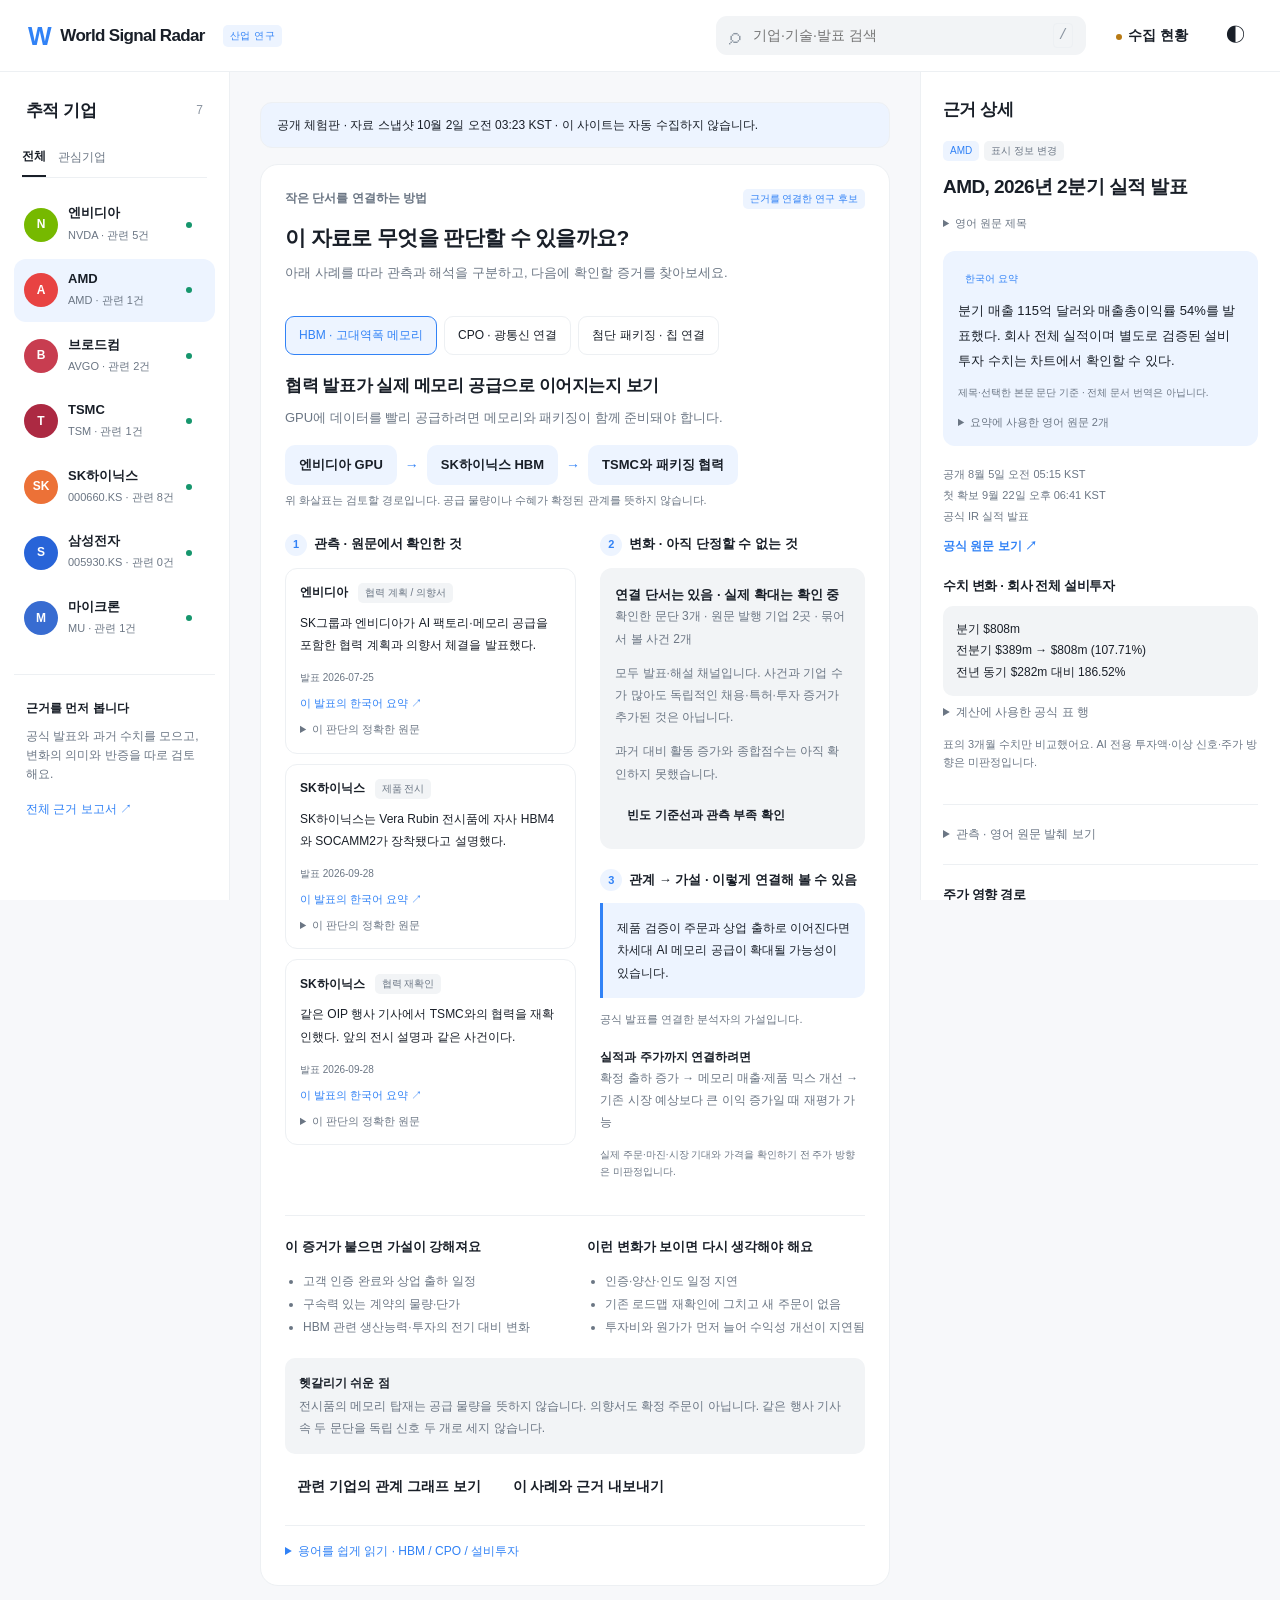
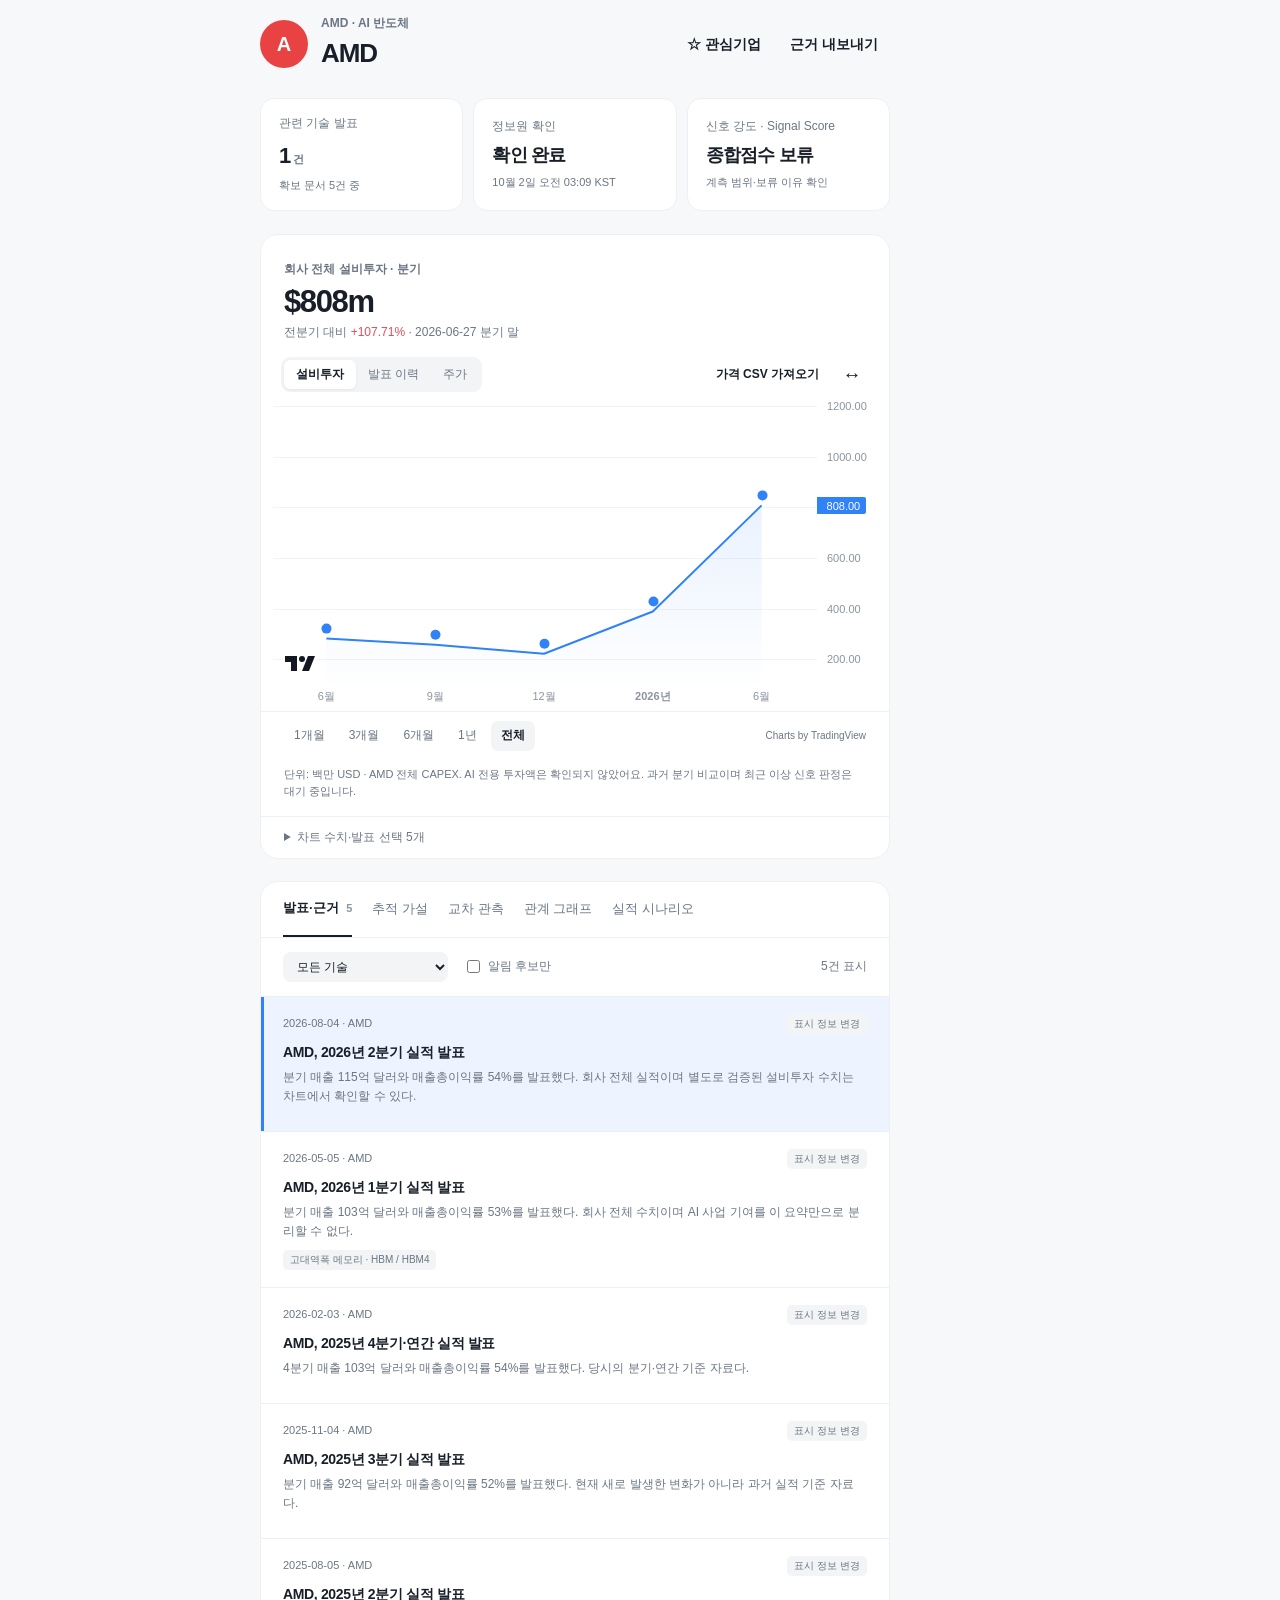
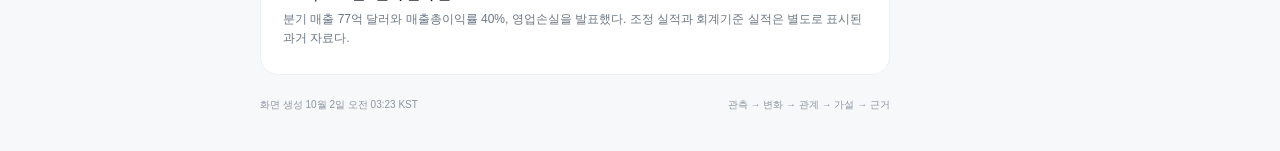
==== public/index.html @ f32a3ef8 "Publish CDN-safe evidence detail refresh" ====
<!doctype html>
<html lang="ko"><head><meta charset="utf-8"><meta name="viewport" content="width=device-width,initial-scale=1">
<meta http-equiv="Content-Security-Policy" content="default-src 'none'; style-src 'self' 'unsafe-inline'; script-src 'self'; img-src 'self' data:; connect-src 'none'; base-uri 'none'; form-action 'none'">
<meta name="color-scheme" content="light dark"><title>World Signal Radar · 차트 워크벤치</title>
<link rel="icon" href="data:image/svg+xml,%3Csvg xmlns='http://www.w3.org/2000/svg' viewBox='0 0 40 40'%3E%3Crect width='40' height='40' rx='10' fill='%233182f6'/%3E%3Ctext x='20' y='28' text-anchor='middle' fill='white' font-size='25' font-family='Arial' font-weight='bold'%3EW%3C/text%3E%3C/svg%3E">
<link rel="stylesheet" href="assets/radar.css?v=a28604b97ba5">
<script src="assets/vendor/lightweight-charts.standalone.production.js?v=e21cc5caa022" defer></script>
<script src="assets/chart-data.js?v=9671ccfa928f" defer></script><script src="assets/reading-view.js?v=fd9f3cfaa790" defer></script><script src="assets/graph-view.js?v=606b87d3a368" defer></script><script src="assets/frequency-view.js?v=8a89121be3a9" defer></script><script src="assets/radar.js?v=a46ab0e45315" defer></script>
</head><body><a class="skip-link" href="#main">본문 바로가기</a>
<header class="app-header"><a class="logo" href="#">W<span>World Signal Radar</span></a><span class="lab-label">산업 연구</span>
<label class="global-search"><span aria-hidden="true">⌕</span><input id="search" type="search" placeholder="기업·기술·발표 검색" aria-label="기업·기술·발표 검색"><kbd>/</kbd></label>
<button id="quality-button" class="quiet" type="button"><span class="status-dot"></span>수집 현황</button>
<button id="theme-toggle" class="icon-button" aria-label="어두운 테마로 전환" type="button">◐</button></header>
<div class="workspace"><aside class="watchlist" aria-label="추적 기업"><div class="rail-title"><h2>추적 기업</h2><span>7</span></div>
<div class="rail-tabs"><button id="all-companies" class="active">전체</button><button id="watch-only">관심기업</button></div>
<div id="company-list"></div><div class="rail-note"><strong>근거를 먼저 봅니다</strong><p>공식 발표와 과거 수치를 모으고, 변화의 의미와 반증을 따로 검토해요.</p><a href="radar-report.html">전체 근거 보고서 ↗</a></div></aside>
<main id="main" class="main"><div id="deployment-status" class="deployment-status" hidden role="status"></div><section id="signal-reading" class="signal-reading" aria-label="신호 읽기 안내"></section><section class="company-header"><div class="company-identity"><div id="company-avatar" class="avatar large"></div><div><div class="eyebrow" id="ticker"></div><h1 id="company-name"></h1></div></div>
<div class="company-actions"><button id="star-company" class="quiet">☆ 관심기업</button><button id="export-company" class="quiet">근거 내보내기</button></div></section>
<div id="overview" class="overview"></div>
<section class="chart-panel" aria-label="기업 차트"><div class="chart-top"><div><span id="chart-label" class="eyebrow"></span><div id="chart-value" class="chart-value"></div><div id="chart-subtitle" class="subtle"></div></div><div id="chart-crosshair" class="crosshair-info" aria-live="off"></div></div>
<div class="chart-tools"><div class="segmented" id="chart-modes"><button data-mode="capex">설비투자</button><button data-mode="observations">발표 이력</button><button data-mode="price">주가</button></div><div class="chart-actions"><button id="import-prices" class="quiet small">가격 CSV 가져오기</button><button id="fit-chart" class="icon-button" aria-label="차트 전체 범위 보기">↔</button></div></div>
<div class="chart-area"><div id="chart" role="img" aria-label="선택 기업 시계열 차트"></div><div id="chart-empty" class="empty-chart" hidden></div></div>
<div class="chart-bottom"><div class="range-buttons" id="ranges"><button data-range="1M">1개월</button><button data-range="3M">3개월</button><button data-range="6M">6개월</button><button data-range="1Y">1년</button><button data-range="ALL" class="active">전체</button></div><a class="attribution" href="https://www.tradingview.com/" target="_blank" rel="noopener noreferrer">Charts by TradingView</a></div>
<p id="chart-note" class="chart-note"></p><div id="chart-accessible" class="chart-accessible"></div></section>
<section class="research-panel"><div class="section-tabs" id="research-tabs" role="tablist" aria-label="연구 자료"><button role="tab" aria-selected="true" data-tab="evidence">발표·근거 <span id="doc-count"></span></button><button role="tab" aria-selected="false" data-tab="hypotheses">추적 가설</button><button role="tab" aria-selected="false" data-tab="connections">교차 관측</button><button role="tab" aria-selected="false" data-tab="graph">관계 그래프</button><button role="tab" aria-selected="false" data-tab="scenario">실적 시나리오</button></div>
<div class="filters" id="filters"><select id="theme-filter" aria-label="기술 테마"><option value="all">모든 기술</option><option value="CPO · Silicon Photonics">광통신 · CPO</option><option value="HBM · HBM4">고대역폭 메모리 · HBM</option><option value="Advanced Packaging">첨단 패키징</option></select><label class="check"><input id="new-only" type="checkbox">알림 후보만</label><span class="subtle" id="filter-count"></span></div>
<div id="research-content" class="research-content" role="tabpanel"></div></section>
<footer class="app-footer"><span id="generated-at"></span><span>관측 → 변화 → 관계 → 가설 → 근거</span></footer></main>
<aside id="inspector" class="inspector" aria-label="선택 근거 상세" tabindex="-1"><div class="inspector-heading"><h2>근거 상세</h2><button id="close-inspector" class="icon-button" aria-label="근거 상세 닫기">×</button></div><div id="detail-content"></div></aside></div>
<dialog id="quality-dialog"><div class="dialog-heading"><h2>정보원 확인 상태</h2><button class="icon-button" data-close="quality-dialog" aria-label="수집 현황 닫기">×</button></div><p class="subtle">확인 범위와 최근 확인 시각을 함께 봐주세요.</p><div id="quality-list"></div><p class="dialog-note">장애·누락·요약만 있는 출처는 ‘변화 없음’으로 판정하지 않습니다. Signal Score는 비교 가능한 관측 기간을 확보한 뒤 제공됩니다.</p></dialog>
<dialog id="frequency-dialog"><div class="dialog-heading"><h2>변화 기준선과 발표 빈도</h2><button class="icon-button" data-close="frequency-dialog" aria-label="변화 기준선 닫기">×</button></div><div id="frequency-content"></div></dialog>
<dialog id="import-dialog"><div class="dialog-heading"><h2>가격 자료 가져오기</h2><button class="icon-button" data-close="import-dialog" aria-label="가격 가져오기 닫기">×</button></div><p class="subtle">선택한 기업의 일별 자료를 이 화면에서 확인합니다. 파일은 서버로 전송되지 않으며 화면을 새로 열면 사라집니다.</p>
<form id="price-form"><label class="field">자료 출처·취득일<input id="price-source" required maxlength="200" placeholder="예: 공급자명 · 2026-10-01"></label><label class="field">종목 CSV<input id="price-file" type="file" accept=".csv,text/csv" required></label><label class="field">비교지수 CSV (선택)<input id="benchmark-file" type="file" accept=".csv,text/csv"></label><label class="field">비교지수 출처<input id="benchmark-source" maxlength="200" placeholder="비교할 때 입력"></label>
<details class="csv-help"><summary>지원 파일 형식</summary><p>날짜는 중복 없이 오름차순이어야 합니다. 최대 3,000행·2MB.</p><code>date,adjusted_close<br>2026-09-28,100.00<br>2026-09-29,102.00</code><p>캔들·거래량: <code>date,open,high,low,close,volume</code><br>종가: <code>date,close</code></p><p>조정종가 여부는 자료 공급자의 표기를 기준으로 합니다. 비교지수와 비교할 때는 공통 거래일의 조정종가만 사용합니다.</p></details>
<p id="import-error" class="form-error" role="alert"></p><button type="submit" class="primary">차트에 적용</button></form></dialog>
<div id="toast" class="toast" role="status" hidden></div>
<noscript><p>차트와 검색에는 JavaScript가 필요합니다. <a href="radar-report.html">전체 근거 보고서 보기</a></p><p>이건희 컬렉션, 영국박물관 ‘한국’ 전시로 유럽에 소개</p><p>삼성, 위치 확인 기능을 개선한 갤럭시 스마트태그3 공개</p><p>삼성, 생산성과 갤럭시 AI를 강화한 갤럭시 탭 S12 공개</p><p>마이크론, 2026 회계연도 4분기·연간 실적 발표</p><p>AI 데이터센터의 다음 과제: 전력과 냉각</p><p>삼성 계열사 6곳, AI 인프라 기업 헬릭스에 합산 10억 달러 투자 발표</p><p>세계 심장의 날: 손목에서 시작하는 일상 심장 관리</p><p>AST, 싱가포르에 AI 칩용 고성능 FC-BGA 기판 공장 개설</p><p>삼성 아트 스토어, A24 영화 장면 컬렉션 출시</p><p>엔비디아, 자사주 매입 승인 한도를 1,500억 달러 확대</p><p>삼성 TV 플러스, 크리에이터 채널 제공 국가 확대</p><p>엔비디아, AI 에이전트 안전 관리 플랫폼 공개</p><p>삼성·SK텔레콤·하나금융, 금융권 사설 5G 스마트오피스 구축</p><p>SK하이닉스, TSMC 행사에서 차세대 메모리와 협력 관계 소개</p><p>삼성, KT·SK텔레콤의 AI 무선접속망 사업 계약 발표</p><p>도쿄게임쇼에서 선보인 삼성의 무안경 3D 사이니지</p><p>삼성, 독일에 빌트인 가전 쇼룸 개설</p><p>SK하이닉스, ‘2026 글로벌 포럼’에서 AI 시대 기술 비전 공유</p><p>SK하이닉스, ‘2026 글로벌 포럼’에서 AI 시대 기술 비전 공유</p><p>SK하이닉스, ‘2026 글로벌 포럼’에서 AI 시대 기술 비전 공유</p><p>SK하이닉스, ‘2026 글로벌 포럼’에서 AI 시대 기술 비전 공유</p><p>SK하이닉스, ‘2026 글로벌 포럼’에서 AI 시대 기술 비전 공유</p><p>SK하이닉스, ‘2026 글로벌 포럼’에서 AI 시대 기술 비전 공유</p><p>SK하이닉스, ‘2026 글로벌 포럼’에서 AI 시대 기술 비전 공유</p><p>SK하이닉스, ‘2026 글로벌 포럼’에서 AI 시대 기술 비전 공유</p><p>SK하이닉스, ‘2026 글로벌 포럼’에서 AI 시대 기술 비전 공유</p><p>SK하이닉스, AI 인프라 서밋에서 기술 방향 소개</p><p>삼성, 더 많은 갤럭시 기기에 One UI 9 배포 시작</p><p>갤럭시 Z 카메라 개발자 인터뷰: 전문가 렌즈 느낌의 인물 영상</p><p>마이크론, 장기 연구 조직 책임자로 디어드리 핸퍼드 선임</p><p>마이크론, 차세대 서버용 512GB DDR5 모듈 시연</p><p>삼성·버라이즌, 가상화 네트워크에서 통신·센싱 통합 실험</p><p>엔비디아, 오류 내성 양자컴퓨팅용 CUDA-Q 확장</p><p>TSMC, 2026년 8월 매출 발표</p><p>엔비디아·팔란티어, 핵심 공급망을 위한 AI 협력</p><p>엔비디아, 호주 데이터센터 생태계와 AI 인프라 확장 협력</p><p>삼성·미스트랄 AI, 반도체 설계·제조 역량 강화 협력</p><p>폴더블 무게를 줄인 삼성의 설계 기술</p><p>SK하이닉스, 미래 포럼에서 AI 전환과 사업 방향 공유</p><p>삼성·ASML, 차세대 반도체 제조 협력 확대</p><p>ASML·TSMC, 하이 NA EUV용 대형 포토마스크 전환 추진</p><p>디자인 마이애미 서울에서 만난 삼성의 디자인 전시</p><p>삼성메디슨, 산부인과용 초음파 HERA Z10 출시</p><p>삼성, 냉장고·세탁 가전에 AI 중심 소프트웨어 업데이트</p><p>삼성 가전, IFA 혁신상 수상</p><p>게임스컴에서 선보인 삼성 오디세이의 게임 경험</p><p>제너레이션17 청년 리더: 소미야 다브리왈의 이야기</p><p>삼성, 평면 디자인을 적용한 새 세탁기 전시</p><p>AI의 병목: 연산량만큼 중요한 데이터 이동</p><p>삼성의 아프리카 디지털 혁신 인재 지원 이야기</p><p>삼성, 고효율·대용량 비스포크 AI 세탁기 공개</p><p>브로드컴, 2026 회계연도 3분기 실적과 배당 발표</p><p>삼성, ‘디자인은 사랑의 행위’ 전시 개막</p><p>갤럭시 Z 카메라 개발자 인터뷰: 원하는 인물을 따라가는 팬캠</p><p>삼성, 14인치 갤럭시 북6 제품군 확대</p><p>엔비디아·미디어텍, 엣지부터 클라우드까지 AI 플랫폼 협력 확대</p><p>삼성, 게임스컴에서 플레이갤럭시 컵 결승 개최</p><p>VMware Private AI Cloud, 기업용 AI 운영 플랫폼 공개</p><p>VMware AI Factory, 기업 AI 구축·운영 기반 공개</p><p>VMware Cloud Foundation, 주요 AI 모델의 기업 내부 운영 지원</p><p>브로드컴, Spring 보안과 Java·Python·Node.js 지원 확대</p><p>VMware Tanzu Platform, 기업 AI용 데이터 기반 강화</p><p>브로드컴, AI 에이전트의 보안·신원·관측 기능 통합</p><p>AgentMinder, 기업 AI 에이전트의 권한·실행 통제 지원</p><p>더 빠른 GPU만으로는 충분하지 않은 AI 인프라</p><p>엔비디아, 투자자 대상 행사 안내</p><p>삼성, 갤럭시 S26 FE 공개</p><p>삼성, 게임스컴에서 차세대 오디세이 모니터 공개</p><p>갤럭시 Z 플립8: 펼치지 않고 사용하는 플렉스윈도</p><p>AWS·엔비디아, GPU 200만 개 추가 배치 계획 발표</p><p>엔비디아, 2027 회계연도 2분기 실적 발표</p><p>마이크론, 9월 30일 회계연도 4분기 실적 설명회 안내</p><p>삼성, USB4 휴대용 SSD P9·P7 공개</p><p>마이크론, 혁신·성장 강화를 위한 경영진 인사 발표</p><p>SK하이닉스, 델 행사에서 AI 인프라용 메모리 소개</p><p>삼성, 유럽 소비자의 갤럭시 Z 초기 평가 소개</p><p>엔비디아, 입문형 엣지 AI용 젯슨 오린 나노2 공개</p><p>삼성 디자인 마이애미 서울 전시 초청</p><p>삼성, 게임스컴에서 PC·콘솔·모바일 게임 제품 전시 예고</p><p>새 갤럭시 Z 폴드8로 데이터를 옮기는 방법</p><p>하이브리드 본딩: 반도체 성능을 높이는 연결 기술</p><p>마이크론, 보이시에 반도체 인력 교육센터 개설</p><p>엔비디아, 에이전트 AI용 Groq 3 LPX 본격 생산 발표</p><p>스페이스XAI, 에이전트 AI용 엔비디아 Vera CPU 도입 계획</p><p>갤럭시 버즈4 프로, 오디오 분야 수상</p><p>삼성, 2026년 90조~110조 원 규모 주주환원 계획 승인 발표</p><p>삼성, IDEA·레드닷 디자인상 수상</p><p>삼성 헬스, AI를 통한 건강관리 연결 경험 소개</p><p>마이크론, 장기 메모리·AI 연구 허브 설립 발표</p><p>갤럭시 8월 행사 초청</p><p>삼성, 이중 환기 기술 적용 전자레인지 공개</p><p>SK하이닉스, AI 시스템의 광통신 로드맵 연구 소개</p><p>삼성 AI 어시스턴트, 교사의 수업 준비 지원 소개</p><p>삼성, 한국에 냉난방·환기 장비 생산라인 구축 계획</p><p>삼성의 제빙 기술 안내</p><p>새 폴더블의 보증·관리 메뉴 안내</p><p>삼성 아트 스토어, 빈 미술사박물관 작품 제공</p><p>AI 컴퓨팅 변화: 데이터 위치와 이동의 중요성</p><p>엔비디아, 오하이오 AI 연산 캠퍼스의 기반시설 신용 지원 발표</p><p>삼성, 콜 오브 듀티 신작과 제휴</p><p>VMware Explore 2026, 프라이빗 AI 클라우드 교육·기술 행사 안내</p><p>삼성 리서치, 생체신호를 해석하는 건강 기반모델 연구 소개</p><p>마이크론 벤처스, AI 투자용 2억5,000만 달러 펀드 출범</p><p>삼성 TV 플러스, KCON LA 생중계 안내</p><p>갤럭시 신형 폴더블로 담은 런던</p><p>삼성 AMS, 교실 공용 디스플레이의 개인 작업공간 소개</p><p>삼성, 쇼팽 야상곡을 One UI 9 벨소리로 제공</p><p>소니·TSMC, 차세대 이미지센서 합작사 설립 계약</p><p>TSMC 이사회 결의사항 발표</p><p>엔비디아·금융사들, AI 연산 인프라 금융 플랫폼 추진</p><p>TSMC, 2026년 7월 매출 발표</p><p>AI 데이터센터 내부에서는 무엇이 달라지는가</p><p>vDefend·Avi, 기업 클라우드 보안과 운영 기능 강화</p><p>AMD, 2026년 2분기 실적 발표</p><p>브로드컴, 9월 2일 3분기 실적 발표 예정</p><p>엔비디아, 2027 회계연도 2분기 실적 설명회 일정 안내</p><p>엔비디아·세이프 슈퍼인텔리전스, 장기 파트너십 발표</p><p>엔비디아, 물리·공학 AI용 에이전트 도구 확장</p><p>SK그룹·엔비디아, AI 팩토리·차세대 메모리 협력 확대</p><p>네이버·엔비디아·브룩필드, 한국 AI 팩토리 인프라 확장 추진</p><p>엔비디아·KAIST, 한국 AI 혁신을 위한 공동 연구소 추진</p><p>마이크론, 자동차 고객·생태계 파트너와 전략적 협약 체결</p><p>TSMC, 2026년 2분기 실적과 주당이익 발표</p><p>스탠다드차타드, 브로드컴과 글로벌 은행 인프라 협력</p><p>마이크론, 투자자 행사 참가 안내</p><p>TSMC, 2026년 6월 매출 발표</p><p>마이크론, 미국 투자 확대와 뉴욕 공장 공사 진척 발표</p><p>OpenAI·브로드컴, LLM 추론에 맞춘 Jalapeño 프로세서 공개</p><p>브로드컴, 채권 현금 매입 한도를 30억 달러로 확대</p><p>브로드컴, 기존 채권 현금 매입의 가격 조건 발표</p><p>브로드컴, 기존 채권의 현금 매입 제안 시작</p><p>TSMC, 2026년 5월 매출 발표</p><p>브로드컴 조사, AI 추론의 프라이빗 클라우드 이동 소개</p><p>브로드컴·Apollo·Blackstone, AI 연산 인프라 투자 플랫폼 설립</p><p>브로드컴, AI 보안 위협에 대응하는 Spring·Java 지원 확대</p><p>TSMC, 정기 주주총회 결의사항 발표</p><p>브로드컴, 2026 회계연도 2분기 실적과 배당 발표</p><p>브로드컴, AI 엣지용 광대역·Wi-Fi 8 제품군 확대</p><p>브로드컴·삼성전자, 5G·Wi-Fi 8 통합 고정형 무선 플랫폼 공개</p><p>브로드컴, 차세대 공유기용 Wi-Fi 8 통합 SoC 공개</p><p>브로드컴, 50G PON 기반 AI 엣지 제품군 공개</p><p>LSEG, 브로드컴과 인프라 현대화 협력 갱신</p><p>AMD, 2026년 1분기 실적 발표</p><p>VMware Cloud Foundation 9.1, 기업 AI 운영 지원 강화</p><p>브로드컴, 6월 3일 2분기 실적 발표 예정</p><p>브로드컴, 보급형 10G PON·Wi-Fi 8 솔루션 공개</p><p>브로드컴·Google Cloud, 네트워크 관측 협력 확대</p><p>Tanzu Platform Agent Foundations, 기업 AI 에이전트 기반 공개</p><p>브로드컴·Meta, 맞춤형 AI 가속기 MTIA 협력 확대</p><p>Arcot Smart Ruleset, 결제 인증 위험 관리 기능 공개</p><p>브로드컴, 최고재무책임자 교체 계획 발표</p><p>Symantec CBX, 인력이 부족한 보안 운영팀 지원</p><p>브로드컴, 네트워크 전송 중 양자내성 암호화 솔루션 발표</p><p>VMware Explore, 2026 프라이빗 클라우드 행사 일정 공개</p><p>브로드컴, OFC 2026에서 CPO·광통신 제품군 전시 예고</p><p>브로드컴, Tomahawk 6 스위치의 양산 규모 출하 발표</p><p>브로드컴, 1.6T 광학 모듈용 400G/lane DSP 공급 발표</p><p>브로드컴, 2026 회계연도 1분기 실적과 배당 발표</p><p>VMware Telco Cloud Platform 9, 통신사 인프라 효율 지원</p><p>브로드컴, 3.5D 적층 기술 적용한 2nm 맞춤형 SoC 출하 시작</p><p>브로드컴, 대규모 MIMO용 6G 디지털 프런트엔드 SoC 공개</p><p>AMD, 2025년 4분기·연간 실적 발표</p><p>브로드컴, 기업용 Wi-Fi 8 액세스 포인트·스위치 공개</p><p>브로드컴, 3월 4일 1분기 실적 발표 예정</p><p>브로드컴, 가정용 Wi-Fi 8 통합 플랫폼 공개</p><p>AMD, 2025년 3분기 실적 발표</p><p>AMD, 2025년 2분기 실적 발표</p></noscript>
<script id="radar-data" type="application/json">{"schema_version":1,"created_at":"2026-10-01T18:23:05.914864+00:00","companies":[{"name":"NVIDIA","ticker":"NVDA","source_id":"nvidia-news","color":"#76b900","initials":"N","quality":"ok","health":{"company":"NVIDIA","status":"ok","items":20,"title_only":0,"future":0,"invalid":0,"detail_failed":0,"excerpt_only":false,"oldest_published_at":"2026-07-23T23:00:00+00:00","window_overlap":true,"cohort":"v1","format":"rss","listing_limit":20,"mode":"monitoring","checked_at":"2026-10-01T18:09:52.242899+00:00"},"checked_at":"2026-10-01T18:09:52.242899+00:00","document_count":20,"related_count":5,"price":null},{"name":"AMD","ticker":"AMD","source_id":"amd-ir","color":"#e84342","initials":"A","quality":"ok","health":{"status":"ok","checked_at":"2026-10-01T18:09:38.464813+00:00"},"checked_at":"2026-10-01T18:09:38.464813+00:00","document_count":5,"related_count":1,"price":null},{"name":"Broadcom","ticker":"AVGO","source_id":"broadcom-ir-news","color":"#c83d50","initials":"B","quality":"ok","health":{"company":"Broadcom","status":"ok","items":47,"title_only":0,"future":0,"invalid":0,"detail_failed":0,"excerpt_only":false,"oldest_published_at":"2026-01-06T00:00:00+00:00","window_overlap":true,"cohort":"financial-news-html-v1","format":"broadcom_listing","listing_limit":50,"mode":"monitoring","checked_at":"2026-10-01T18:09:52.242899+00:00"},"checked_at":"2026-10-01T18:09:52.242899+00:00","document_count":47,"related_count":2,"price":null},{"name":"TSMC","ticker":"TSM","source_id":"tsmc-news","color":"#ac2942","initials":"T","quality":"ok","health":{"company":"TSMC","status":"ok","items":9,"title_only":0,"future":0,"invalid":0,"detail_failed":0,"excerpt_only":false,"oldest_published_at":"2026-06-04T12:00:00+00:00","window_overlap":true,"cohort":"latest-news-html-v1","format":"html_listing","listing_limit":20,"mode":"monitoring","checked_at":"2026-10-01T18:09:52.242899+00:00"},"checked_at":"2026-10-01T18:09:52.242899+00:00","document_count":9,"related_count":1,"price":null},{"name":"SK hynix","ticker":"000660.KS","source_id":"sk-news","color":"#ec7137","initials":"SK","quality":"ok","health":{"company":"SK hynix","status":"ok","items":10,"title_only":0,"future":0,"invalid":0,"detail_failed":0,"excerpt_only":false,"oldest_published_at":"2026-08-17T23:59:58+00:00","window_overlap":true,"cohort":"tech-and-ai-v1","format":"rss","listing_limit":10,"mode":"monitoring","checked_at":"2026-10-01T18:09:52.242899+00:00"},"checked_at":"2026-10-01T18:09:52.242899+00:00","document_count":20,"related_count":8,"price":null},{"name":"Samsung Electronics","ticker":"005930.KS","source_id":"samsung-news","color":"#2864d8","initials":"S","quality":"ok","health":{"company":"Samsung Electronics","status":"ok","items":50,"title_only":0,"future":0,"invalid":0,"detail_failed":0,"excerpt_only":false,"oldest_published_at":"2026-08-17T08:00:00+00:00","window_overlap":true,"cohort":"v1","format":"rss","listing_limit":50,"mode":"monitoring","checked_at":"2026-10-01T18:09:52.242899+00:00"},"checked_at":"2026-10-01T18:09:52.242899+00:00","document_count":55,"related_count":0,"price":null},{"name":"Micron","ticker":"MU","source_id":"micron-ir-news","color":"#386cd1","initials":"M","quality":"ok","health":{"company":"Micron","status":"ok","items":10,"title_only":0,"future":0,"invalid":0,"detail_failed":0,"excerpt_only":false,"oldest_published_at":"2026-07-15T20:01:00+00:00","window_overlap":true,"cohort":"pressrelease-html-v1","format":"rss","listing_limit":10,"mode":"monitoring","checked_at":"2026-10-01T18:09:52.242899+00:00"},"checked_at":"2026-10-01T18:09:52.242899+00:00","document_count":11,"related_count":1,"price":null}],"documents":[{"id":"954d357b-a341-453e-aafd-77d9680722bf","company":"Samsung Electronics","ticker":"005930.KS","source_id":"samsung-news","title":"Lee Kun-Hee Collection Expands to Europe With Opening of ‘Korea’ Exhibition at the British Museum","url":"https://news.samsung.com/global/lee-kun-hee-collection-expands-to-europe-with-opening-of-korea-exhibition-at-the-british-museum","published_at":"2026-10-01T10:00:00+00:00","publication_precision":"publisher_timestamp","published_raw":"Thu, 01 Oct 2026 10:00:00 +0000","recorded_at":"2026-10-01T14:12:46.740193+00:00","first_seen_at":"2026-10-01T14:12:46.740193+00:00","kind":"baseline","themes":[],"spans":[{"id":"9152508d-2583-4b4e-b182-84738d2c346d","locator":"RSS item 1 / content paragraph 1","quote":"Samsung Electronics, in partnership with the British Museum, hosted a gala event on Sept. 30 at the museum to commemorate the opening of “Korea” exhibition, a major showcasing of works from the late Samsung Chairman Lee Kun-Hee’s renowned art collection."},{"id":"d08bdcd9-3173-4ee9-bdc1-777abdd6ed96","locator":"RSS item 1 / content paragraph 2","quote":"Following successful exhibitions in Washington D.C. and Chicago, it marks the European stop of the collection’s international tour. It is also the first major special presentation of Korean art at the British Museum in more than 40 years. The exhibition runs from Oct. 1, 2026 to Jan. 31, 2027, and is being held at the Joseph Hotung Great Court Gallery."},{"id":"77e90e16-e083-46f9-9c71-ff99ec151906","locator":"RSS item 1 / content paragraph 3","quote":"“Korea,” spanning over two millennia, connect the history of Korean art in a unified narrative to reveal how Korea’s unique aesthetic values and artistic achievements have continued to be built upon and reinterpreted over many generations."},{"id":"aaf5710c-d194-4d7d-a08b-885f577724f7","locator":"RSS item 1 / content paragraph 4","quote":"The exhibition, drawn from over 23,000 artworks from the National Bequest of the Lee Kun-Hee Collection in 2021, is organised by the British Museum, the National Museum of Korea, and the National Museum of Modern and Contemporary Art, Korea."}],"quote":"Samsung Electronics, in partnership with the British Museum, hosted a gala event on Sept. 30 at the museum to commemorate the opening of “Korea” exhibition, a major showcasing of works from the late Samsung Chairman Lee Kun-Hee’s renowned art collection.","raw_hash":"883985568e24fb87e821faabdaa547545917207f52dcd5259869ea9ff30cc323","diff":"","scope":"공식 RSS 본문","alert":false,"new_this_run":false,"quality":"ok","price_direction":"undetermined","impact":{"rubric_version":"equity-impact-v1","version_id":"954d357b-a341-453e-aafd-77d9680722bf","url":"https://news.samsung.com/global/lee-kun-hee-collection-expands-to-europe-with-opening-of-korea-exhibition-at-the-british-museum","published_at":"2026-10-01T10:00:00+00:00","source_company":"Samsung Electronics","review_state":"needs_review","rule_id":null,"evidence_refs":[],"matched_anchors":[],"price_direction":"undetermined","price_reason":"발표 전 시장 예상치와 당시 주가 반영 정도가 없어 실제 주가 방향·크기는 판정하지 않음.","cases":[],"missing_for_price":["발표 전 컨센서스","발표 전후 주가와 시장 대비 수익률","실제 재무 기여"]},"market_reactions":[],"ko":{"status":"reviewed","title":"이건희 컬렉션, 영국박물관 ‘한국’ 전시로 유럽에 소개","summary":"삼성전자는 영국박물관과 함께 이건희 미술품 컬렉션의 ‘한국’ 전시 개막을 기념하는 행사를 열었다.","scope":"selected_paragraphs","method":"analyst_review","reviewed_at":"2026-10-01T16:56:45.133492+00:00","version_id":"954d357b-a341-453e-aafd-77d9680722bf","raw_hash":"883985568e24fb87e821faabdaa547545917207f52dcd5259869ea9ff30cc323","evidence":[{"span_id":"9152508d-2583-4b4e-b182-84738d2c346d","quote":"Samsung Electronics, in partnership with the British Museum, hosted a gala event on Sept. 30 at the museum to commemorate the opening of “Korea” exhibition, a major showcasing of works from the late Samsung Chairman Lee Kun-Hee’s renowned art collection.","locator":"RSS item 1 / content paragraph 1"},{"span_id":"d08bdcd9-3173-4ee9-bdc1-777abdd6ed96","quote":"Following successful exhibitions in Washington D.C. and Chicago, it marks the European stop of the collection’s international tour. It is also the first major special presentation of Korean art at the British Museum in more than 40 years. The exhibition runs from Oct. 1, 2026 to Jan. 31, 2027, and is being held at the Joseph Hotung Great Court Gallery.","locator":"RSS item 1 / content paragraph 2"}]}},{"id":"24d0d3cb-06ea-4102-9cad-ebd752783545","company":"Samsung Electronics","ticker":"005930.KS","source_id":"samsung-news","title":"Samsung Galaxy SmartTag3 Makes It Easier To Keep Track of What Matters","url":"https://news.samsung.com/global/samsung-galaxy-smarttag3-makes-it-easier-to-keep-track-of-what-matters","published_at":"2026-09-30T21:00:00+00:00","publication_precision":"publisher_timestamp","published_raw":"Wed, 30 Sep 2026 21:00:00 +0000","recorded_at":"2026-10-01T09:38:42.040994+00:00","first_seen_at":"2026-10-01T09:38:42.040994+00:00","kind":"baseline","themes":[],"spans":[{"id":"ed000bd5-6c93-4161-b6e9-9e1ff7a09097","locator":"RSS item 2 / content paragraph 1","quote":"Samsung Electronics today announced the new Galaxy SmartTag3, a compact tracker that combines a smaller, lighter design with longer-range finding, cross-OS support, faster location updates through the Galaxy Find Network and expanded proactive alerts. 1"},{"id":"1795c705-e6c5-4711-9c7a-1388a5292303","locator":"RSS item 2 / content paragraph 2","quote":"“People want simpler and more convenient ways to keep track of belongings and pets for greater peace of mind, and Galaxy SmartTag3 was designed around those everyday needs,” said Jay Kim, Executive Vice President and Head of Customer Experience Office, Mobile eXperience (MX) Business at Samsung Electronics. “Powered by the vast Galaxy Find Network, it delivers our most capable Galaxy SmartTag experience yet.”"},{"id":"0882e822-949a-4862-b356-e3d2234494c4","locator":"RSS item 2 / content paragraph 4","quote":"Galaxy SmartTag3 introduces a compact design that is approximately 35% smaller by volume and 33% lighter than the previous generation, 2 making it easier to attach to keys, smaller bags, luggage, or a pet collar. 3 Its rounded form is finished with an aluminum-decorated button for a refined, durable feel, while new official accessories including a Silicone Case with a keyring and a Loop Case offer even more flexibility. 4"},{"id":"e0acc64e-9154-4afd-a611-8ed11178c6ff","locator":"RSS item 2 / content paragraph 5","quote":"For the first time in the Galaxy SmartTag lineup, Galaxy SmartTag3 also brings cross-OS compatibility for Galaxy and iOS devices, making it easier for families and groups to access core finding and sharing features across platforms. Through SmartThings Find, users can check and share a tag’s location and use Search Nearby across supported devices. 5 This is especially useful when a friend or family member borrows a suitcase for a trip, allowing them to check its location and use supported finding features from their own Galaxy or iOS device."}],"quote":"Samsung Electronics today announced the new Galaxy SmartTag3, a compact tracker that combines a smaller, lighter design with longer-range finding, cross-OS support, faster location updates through the Galaxy Find Network and expanded proactive alerts. 1","raw_hash":"8fdd55dea8e1eb03d8f1ff66d0227c7d95395bae50e1f1a1b570fc00a0fe0122","diff":"","scope":"공식 RSS 본문","alert":false,"new_this_run":false,"quality":"ok","price_direction":"undetermined","impact":{"rubric_version":"equity-impact-v1","version_id":"24d0d3cb-06ea-4102-9cad-ebd752783545","url":"https://news.samsung.com/global/samsung-galaxy-smarttag3-makes-it-easier-to-keep-track-of-what-matters","published_at":"2026-09-30T21:00:00+00:00","source_company":"Samsung Electronics","review_state":"needs_review","rule_id":null,"evidence_refs":[],"matched_anchors":[],"price_direction":"undetermined","price_reason":"발표 전 시장 예상치와 당시 주가 반영 정도가 없어 실제 주가 방향·크기는 판정하지 않음.","cases":[],"missing_for_price":["발표 전 컨센서스","발표 전후 주가와 시장 대비 수익률","실제 재무 기여"]},"market_reactions":[],"ko":{"status":"reviewed","title":"삼성, 위치 확인 기능을 개선한 갤럭시 스마트태그3 공개","summary":"더 작고 가벼운 디자인, 더 넓은 탐색 범위, 운영체제 간 지원과 위치 갱신 기능을 갖춘 위치 추적기를 발표했다.","scope":"selected_paragraphs","method":"analyst_review","reviewed_at":"2026-10-01T16:56:45.133492+00:00","version_id":"24d0d3cb-06ea-4102-9cad-ebd752783545","raw_hash":"8fdd55dea8e1eb03d8f1ff66d0227c7d95395bae50e1f1a1b570fc00a0fe0122","evidence":[{"span_id":"ed000bd5-6c93-4161-b6e9-9e1ff7a09097","quote":"Samsung Electronics today announced the new Galaxy SmartTag3, a compact tracker that combines a smaller, lighter design with longer-range finding, cross-OS support, faster location updates through the Galaxy Find Network and expanded proactive alerts. 1","locator":"RSS item 2 / content paragraph 1"},{"span_id":"1795c705-e6c5-4711-9c7a-1388a5292303","quote":"“People want simpler and more convenient ways to keep track of belongings and pets for greater peace of mind, and Galaxy SmartTag3 was designed around those everyday needs,” said Jay Kim, Executive Vice President and Head of Customer Experience Office, Mobile eXperience (MX) Business at Samsung Electronics. “Powered by the vast Galaxy Find Network, it delivers our most capable Galaxy SmartTag experience yet.”","locator":"RSS item 2 / content paragraph 2"}]}},{"id":"c084f0fd-d2fb-47bc-a12d-100c2282b4bb","company":"Samsung Electronics","ticker":"005930.KS","source_id":"samsung-news","title":"Samsung Introduces Galaxy Tab S12 Series: The Ultimate Productivity Powerhouse Built for Growth","url":"https://news.samsung.com/global/samsung-introduces-galaxy-tab-s12-series-the-ultimate-productivity-powerhouse-built-for-growth","published_at":"2026-09-30T21:00:00+00:00","publication_precision":"publisher_timestamp","published_raw":"Wed, 30 Sep 2026 21:00:00 +0000","recorded_at":"2026-10-01T09:38:43.959304+00:00","first_seen_at":"2026-10-01T09:38:43.959304+00:00","kind":"baseline","themes":[],"spans":[{"id":"821ca901-5a05-47d3-be61-10493835b9d4","locator":"RSS item 3 / content paragraph 1","quote":"Samsung Electronics today unveiled the Galaxy Tab S12 series — Galaxy Tab S12 Ultra and Tab S12+ — delivering Samsung’s most capable and versatile tablet experience yet. Packing breakthrough performance, long-lasting battery life, and the latest Galaxy AI 1 into Galaxy Tab’s signature ultra-thin design, the new lineup turns complex workflows into effortless, everyday achievements whether it’s mastering skills, pursuing career goals, or exploring creative passions."},{"id":"90fb1608-a653-4f88-b1e8-246474849bc7","locator":"RSS item 3 / content paragraph 2","quote":"Galaxy Tab S12 Ultra and Tab S12+ feature immersive displays and come bundled with the ergonomically designed S Pen for effortless note-taking and precise editing. With easy access to professional-grade apps and versatile accessories, users can pursue their passions and progress toward their goals with ease. Combining portability with professional-grade power, the Galaxy Tab S12 series gives users instant access to powerful capabilities whenever inspiration strikes."},{"id":"6dcff0c6-e349-42bf-af30-037a618387e9","locator":"RSS item 3 / content paragraph 3","quote":"“The Galaxy Tab S12 series is designed for people who are constantly exploring new ideas, developing new skills, and bringing their ambitions to life,” said Jay Kim, Executive Vice President and Head of Customer Experience Office, Mobile eXperience (MX) Business at Samsung Electronics. “Built with industry-leading hardware, the Galaxy Tab S12 series pairs an expansive screen with the power of Galaxy AI — removing friction from complex tasks so users can stay focused on achieving impactful results.”"},{"id":"67043636-c743-45fb-804a-a1f69bf7b85b","locator":"RSS item 3 / content paragraph 4","quote":"Peak Performance in an Ultra-Thin Design"}],"quote":"Samsung Electronics today unveiled the Galaxy Tab S12 series — Galaxy Tab S12 Ultra and Tab S12+ — delivering Samsung’s most capable and versatile tablet experience yet. Packing breakthrough performance, long-lasting battery life, and the latest Galaxy AI 1 into Galaxy Tab’s signature ultra-thin design, the new lineup turns complex workflows into effortless, everyday achievements whether it’s mastering skills, pursuing career goals, or exploring creative passions.","raw_hash":"6a89d873d1cd9ccfb3bb6aa9ff5721592b7c18960f679b8ca77e726eb59266e2","diff":"","scope":"공식 RSS 본문","alert":false,"new_this_run":false,"quality":"ok","price_direction":"undetermined","impact":{"rubric_version":"equity-impact-v1","version_id":"c084f0fd-d2fb-47bc-a12d-100c2282b4bb","url":"https://news.samsung.com/global/samsung-introduces-galaxy-tab-s12-series-the-ultimate-productivity-powerhouse-built-for-growth","published_at":"2026-09-30T21:00:00+00:00","source_company":"Samsung Electronics","review_state":"needs_review","rule_id":null,"evidence_refs":[],"matched_anchors":[],"price_direction":"undetermined","price_reason":"발표 전 시장 예상치와 당시 주가 반영 정도가 없어 실제 주가 방향·크기는 판정하지 않음.","cases":[],"missing_for_price":["발표 전 컨센서스","발표 전후 주가와 시장 대비 수익률","실제 재무 기여"]},"market_reactions":[],"ko":{"status":"reviewed","title":"삼성, 생산성과 갤럭시 AI를 강화한 갤럭시 탭 S12 공개","summary":"탭 S12 울트라와 S12+를 공개하며 성능, 배터리 지속 시간과 갤럭시 AI 기능을 소개했다.","scope":"selected_paragraphs","method":"analyst_review","reviewed_at":"2026-10-01T16:56:45.133492+00:00","version_id":"c084f0fd-d2fb-47bc-a12d-100c2282b4bb","raw_hash":"6a89d873d1cd9ccfb3bb6aa9ff5721592b7c18960f679b8ca77e726eb59266e2","evidence":[{"span_id":"821ca901-5a05-47d3-be61-10493835b9d4","quote":"Samsung Electronics today unveiled the Galaxy Tab S12 series — Galaxy Tab S12 Ultra and Tab S12+ — delivering Samsung’s most capable and versatile tablet experience yet. Packing breakthrough performance, long-lasting battery life, and the latest Galaxy AI 1 into Galaxy Tab’s signature ultra-thin design, the new lineup turns complex workflows into effortless, everyday achievements whether it’s mastering skills, pursuing career goals, or exploring creative passions.","locator":"RSS item 3 / content paragraph 1"},{"span_id":"90fb1608-a653-4f88-b1e8-246474849bc7","quote":"Galaxy Tab S12 Ultra and Tab S12+ feature immersive displays and come bundled with the ergonomically designed S Pen for effortless note-taking and precise editing. With easy access to professional-grade apps and versatile accessories, users can pursue their passions and progress toward their goals with ease. Combining portability with professional-grade power, the Galaxy Tab S12 series gives users instant access to powerful capabilities whenever inspiration strikes.","locator":"RSS item 3 / content paragraph 2"}]}},{"id":"099a1d2e-664c-4b87-b36c-94102a4c06b0","company":"Micron","ticker":"MU","source_id":"micron-ir-news","title":"Micron Technology, Inc. Reports Record Fiscal Fourth-Quarter and Full-Year 2026 Results","url":"https://investors.micron.com/news/press-release/2026/Micron-Technology-Inc--Reports-Record-Fiscal-Fourth-Quarter-and-Full-Year-2026-Results/default.aspx","published_at":"2026-09-30T20:01:00+00:00","publication_precision":"publisher_timestamp","published_raw":"Wed, 30 Sep 2026 16:01:00 -0400","recorded_at":"2026-10-01T09:41:05.146735+00:00","first_seen_at":"2026-10-01T09:41:05.146735+00:00","kind":"baseline","themes":[],"spans":[{"id":"5dfc619b-585e-4a51-b16d-9bb797473942","locator":"official article body / paragraph 1","quote":"BOISE, Idaho, Sept. 30, 2026 (GLOBE NEWSWIRE) -- Micron Technology, Inc. (Nasdaq: MU) today announced results for its fourth quarter and full year of fiscal 2026, which ended September 3, 2026."},{"id":"b97237e9-0a93-463f-8ad7-62b6f96080ac","locator":"official article body / paragraph 3","quote":"Revenue of $54.23 billion versus $41.46 billion for the prior quarter and $11.32 billion for the same period last year GAAP net income of $37.70 billion, or $32.87 per diluted share Non-GAAP net income of $38.40 billion, or $33.42 per diluted share Operating cash flow of $43.97 billion versus $25.39 billion for the prior quarter and $5.73 billion for the same period last year"},{"id":"8da4a3ec-95c8-4af2-a81f-fb0ff9486d7f","locator":"official article body / paragraph 4","quote":"Revenue of $54.23 billion versus $41.46 billion for the prior quarter and $11.32 billion for the same period last year"},{"id":"f4db8f96-5d42-404e-becb-3b3beecc5522","locator":"official article body / paragraph 5","quote":"GAAP net income of $37.70 billion, or $32.87 per diluted share"}],"quote":"BOISE, Idaho, Sept. 30, 2026 (GLOBE NEWSWIRE) -- Micron Technology, Inc. (Nasdaq: MU) today announced results for its fourth quarter and full year of fiscal 2026, which ended September 3, 2026.","raw_hash":"4a4e63caf2f74b2712302aab8690d7dfa0e7b75f647b7b85e913aa206fc193ca","diff":"","scope":"공식 기사 본문","alert":false,"new_this_run":false,"quality":"ok","price_direction":"undetermined","impact":{"rubric_version":"equity-impact-v1","version_id":"099a1d2e-664c-4b87-b36c-94102a4c06b0","url":"https://investors.micron.com/news/press-release/2026/Micron-Technology-Inc--Reports-Record-Fiscal-Fourth-Quarter-and-Full-Year-2026-Results/default.aspx","published_at":"2026-09-30T20:01:00+00:00","source_company":"Micron","review_state":"needs_review","rule_id":null,"evidence_refs":[],"matched_anchors":[],"price_direction":"undetermined","price_reason":"발표 전 시장 예상치와 당시 주가 반영 정도가 없어 실제 주가 방향·크기는 판정하지 않음.","cases":[],"missing_for_price":["발표 전 컨센서스","발표 전후 주가와 시장 대비 수익률","실제 재무 기여"]},"market_reactions":[],"ko":{"status":"reviewed","title":"마이크론, 2026 회계연도 4분기·연간 실적 발표","summary":"2026년 9월 3일 종료된 회계연도의 4분기와 연간 실적을 발표했다. 이 요약 문단만으로 HBM 매출 기여를 구분할 수는 없다.","scope":"selected_paragraphs","method":"analyst_review","reviewed_at":"2026-10-01T16:56:45.133492+00:00","version_id":"099a1d2e-664c-4b87-b36c-94102a4c06b0","raw_hash":"4a4e63caf2f74b2712302aab8690d7dfa0e7b75f647b7b85e913aa206fc193ca","evidence":[{"span_id":"5dfc619b-585e-4a51-b16d-9bb797473942","quote":"BOISE, Idaho, Sept. 30, 2026 (GLOBE NEWSWIRE) -- Micron Technology, Inc. (Nasdaq: MU) today announced results for its fourth quarter and full year of fiscal 2026, which ended September 3, 2026.","locator":"official article body / paragraph 1"},{"span_id":"b97237e9-0a93-463f-8ad7-62b6f96080ac","quote":"Revenue of $54.23 billion versus $41.46 billion for the prior quarter and $11.32 billion for the same period last year GAAP net income of $37.70 billion, or $32.87 per diluted share Non-GAAP net income of $38.40 billion, or $33.42 per diluted share Operating cash flow of $43.97 billion versus $25.39 billion for the prior quarter and $5.73 billion for the same period last year","locator":"official article body / paragraph 3"}]}},{"id":"4dd9da30-7f50-4522-bcaa-f8ba41d0481e","company":"SK hynix","ticker":"000660.KS","source_id":"sk-news","title":"[AI infrastructure insight] Why power and cooling have become the next challenge for AI data centers","url":"https://news.skhynix.com/en/ai-infrastructure-insight-ep3/","published_at":"2026-09-29T23:59:07+00:00","publication_precision":"publisher_timestamp","published_raw":"Tue, 29 Sep 2026 23:59:07 +0000","recorded_at":"2026-09-30T13:31:11.764872+00:00","first_seen_at":"2026-09-30T13:31:11.764872+00:00","kind":"baseline","themes":[],"spans":[{"id":"759fe619-2fe6-4871-ad98-d7a1afa7ed60","locator":"RSS item 1 / content paragraph 1","quote":"AI is no longer defined by a single model or AI processor. For AI to operate effectively in real-world services and industrial applications, it takes faster compute, wider memory bandwidth, higher-performance networks, more efficient storage, and more stable power and cooling working seamlessly together. This is why competition in AI is shifting beyond individual technologies to the design and operation of the entire infrastructure."},{"id":"a1b7dd85-3fa4-493a-85d3-68312aed451f","locator":"RSS item 1 / content paragraph 2","quote":"In the AI Infrastructure Insight series, we explore how the architecture behind AI infrastructure is evolving — from compute, memory, storage, network, and power and cooling to the way they come together as a unified system — and what this means for the industry."},{"id":"a756a097-e9d4-4447-99c5-bde570f59448","locator":"RSS item 1 / content paragraph 3","quote":"[Series overview] ① What is changing inside AI data centers? ② Why faster GPUs alone can’t deliver AI performance ③ Why power and cooling have become the next challenge for AI data centers ④ How AI infrastructure will be designed for the future"},{"id":"144de50d-2015-4fea-ac06-b73bbfa2d5e4","locator":"RSS item 1 / content paragraph 4","quote":"Competition in AI infrastructure is expanding beyond securing greater computing performance to sustaining that performance reliably and operating it efficiently within actual data centers. The AI data center architecture examined in Part 1 and the data movement challenges discussed in Part 2 ultimately lead to two practical issues: power supply and thermal management. In environments where large numbers of systems operate simultaneously, the ability to provide stable power and effectively manage the resulting heat through cooling determines performance and scalability."}],"quote":"AI is no longer defined by a single model or AI processor. For AI to operate effectively in real-world services and industrial applications, it takes faster compute, wider memory bandwidth, higher-performance networks, more efficient storage, and more stable power and cooling working seamlessly together. This is why competition in AI is shifting beyond individual technologies to the design and operation of the entire infrastructure.","raw_hash":"e514ac7e87bb3d67299d70569d3f41b3dc426281ebe722c3c72239dfeb3ff52b","diff":"","scope":"공식 RSS 본문","alert":false,"new_this_run":false,"quality":"ok","price_direction":"undetermined","impact":{"rubric_version":"equity-impact-v1","version_id":"4dd9da30-7f50-4522-bcaa-f8ba41d0481e","url":"https://news.skhynix.com/en/ai-infrastructure-insight-ep3/","published_at":"2026-09-29T23:59:07+00:00","source_company":"SK hynix","review_state":"needs_review","rule_id":null,"evidence_refs":[],"matched_anchors":[],"price_direction":"undetermined","price_reason":"발표 전 시장 예상치와 당시 주가 반영 정도가 없어 실제 주가 방향·크기는 판정하지 않음.","cases":[],"missing_for_price":["발표 전 컨센서스","발표 전후 주가와 시장 대비 수익률","실제 재무 기여"]},"market_reactions":[],"ko":{"status":"reviewed","title":"AI 데이터센터의 다음 과제: 전력과 냉각","summary":"AI 성능은 연산 칩뿐 아니라 메모리, 네트워크, 저장장치, 전력과 냉각의 조합에 달렸다고 설명한다. 경쟁이 개별 기술에서 전체 인프라의 설계·운영으로 확대된다는 기술 해설이다.","scope":"selected_paragraphs","method":"analyst_review","reviewed_at":"2026-10-01T16:56:45.133492+00:00","version_id":"4dd9da30-7f50-4522-bcaa-f8ba41d0481e","raw_hash":"e514ac7e87bb3d67299d70569d3f41b3dc426281ebe722c3c72239dfeb3ff52b","evidence":[{"span_id":"759fe619-2fe6-4871-ad98-d7a1afa7ed60","quote":"AI is no longer defined by a single model or AI processor. For AI to operate effectively in real-world services and industrial applications, it takes faster compute, wider memory bandwidth, higher-performance networks, more efficient storage, and more stable power and cooling working seamlessly together. This is why competition in AI is shifting beyond individual technologies to the design and operation of the entire infrastructure.","locator":"RSS item 1 / content paragraph 1"},{"span_id":"a1b7dd85-3fa4-493a-85d3-68312aed451f","quote":"In the AI Infrastructure Insight series, we explore how the architecture behind AI infrastructure is evolving — from compute, memory, storage, network, and power and cooling to the way they come together as a unified system — and what this means for the industry.","locator":"RSS item 1 / content paragraph 2"}]}},{"id":"956f1972-f4d2-48ae-81ba-cd2f6fad3a0d","company":"Samsung Electronics","ticker":"005930.KS","source_id":"samsung-news","title":"Samsung To Invest USD 1 Billion in AI Infrastructure Company Helix","url":"https://news.samsung.com/global/samsung-to-invest-usd-1-billion-in-ai-infrastructure-company-helix","published_at":"2026-09-29T08:00:00+00:00","publication_precision":"publisher_timestamp","published_raw":"Tue, 29 Sep 2026 08:00:00 +0000","recorded_at":"2026-09-29T08:55:10.590239+00:00","first_seen_at":"2026-09-29T08:55:10.590239+00:00","kind":"baseline","themes":[],"spans":[{"id":"16b3a0b7-9336-4068-994c-ea1d8a25e0fc","locator":"RSS item 1 / content paragraph 1","quote":"Samsung Electronics, Samsung C\u0026T, Samsung SDS, Samsung SDI, Samsung Life Insurance and Samsung Fire \u0026 Marine Insurance today announced they are investing a combined USD 1 billion in Helix Digital Infrastructure, an AI infrastructure company established by global investment firm KKR."},{"id":"618a6e19-16c3-4cf0-bef7-bcb3a1cb7de6","locator":"RSS item 1 / content paragraph 2","quote":"Launched in June 2026, Helix is an AI-enabling infrastructure provider that is designed to deliver integrated solutions across the entire value chain, including hyperscale data center development and operations, power generation (covering both baseload and flexible energy sources), transmission and distribution infrastructure, and fiber-optic networks."},{"id":"45f2a26e-2719-40d2-bef9-09e7bb050077","locator":"RSS item 1 / content paragraph 3","quote":"Through Helix, hyperscalers can rapidly secure the large-scale, comprehensive infrastructure required to keep pace with exponentially growing AI demands."},{"id":"903767d0-a1df-4e6a-b03f-db580b550128","locator":"RSS item 1 / content paragraph 4","quote":"Helix is led by Adam Selipsky, former CEO of Amazon Web Services (AWS) and is assembling a dedicated management team comprising leading experts from the data center and power industries. Helix also leverages the capabilities of KKR’s leading global infrastructure business with about 170 dedicated professionals."}],"quote":"Samsung Electronics, Samsung C\u0026T, Samsung SDS, Samsung SDI, Samsung Life Insurance and Samsung Fire \u0026 Marine Insurance today announced they are investing a combined USD 1 billion in Helix Digital Infrastructure, an AI infrastructure company established by global investment firm KKR.","raw_hash":"ec341239dfd849655764fa109f05414cdbb77d8eb5af37c860b4a891ced5df50","diff":"","scope":"공식 RSS 본문","alert":false,"new_this_run":false,"quality":"ok","price_direction":"undetermined","impact":{"rubric_version":"equity-impact-v1","version_id":"956f1972-f4d2-48ae-81ba-cd2f6fad3a0d","url":"https://news.samsung.com/global/samsung-to-invest-usd-1-billion-in-ai-infrastructure-company-helix","published_at":"2026-09-29T08:00:00+00:00","source_company":"Samsung Electronics","review_state":"needs_review","rule_id":null,"evidence_refs":[],"matched_anchors":[],"price_direction":"undetermined","price_reason":"발표 전 시장 예상치와 당시 주가 반영 정도가 없어 실제 주가 방향·크기는 판정하지 않음.","cases":[],"missing_for_price":["발표 전 컨센서스","발표 전후 주가와 시장 대비 수익률","실제 재무 기여"]},"market_reactions":[],"ko":{"status":"reviewed","title":"삼성 계열사 6곳, AI 인프라 기업 헬릭스에 합산 10억 달러 투자 발표","summary":"삼성전자 등 6개 계열사가 KKR이 설립한 AI 인프라 기업 헬릭스에 합산 10억 달러를 투자한다고 발표했다. 전액을 삼성전자 단독 투자액으로 읽으면 안 된다.","scope":"selected_paragraphs","method":"analyst_review","reviewed_at":"2026-10-01T16:56:45.133492+00:00","version_id":"956f1972-f4d2-48ae-81ba-cd2f6fad3a0d","raw_hash":"ec341239dfd849655764fa109f05414cdbb77d8eb5af37c860b4a891ced5df50","evidence":[{"span_id":"16b3a0b7-9336-4068-994c-ea1d8a25e0fc","quote":"Samsung Electronics, Samsung C\u0026T, Samsung SDS, Samsung SDI, Samsung Life Insurance and Samsung Fire \u0026 Marine Insurance today announced they are investing a combined USD 1 billion in Helix Digital Infrastructure, an AI infrastructure company established by global investment firm KKR.","quote_ko":"삼성전자·삼성물산·삼성SDS·삼성SDI·삼성생명·삼성화재가 KKR이 설립한 AI 인프라 기업 헬릭스에 합산 10억 달러를 투자한다고 발표했다.","locator":"RSS item 1 / content paragraph 1"},{"span_id":"618a6e19-16c3-4cf0-bef7-bcb3a1cb7de6","quote":"Launched in June 2026, Helix is an AI-enabling infrastructure provider that is designed to deliver integrated solutions across the entire value chain, including hyperscale data center development and operations, power generation (covering both baseload and flexible energy sources), transmission and distribution infrastructure, and fiber-optic networks.","locator":"RSS item 1 / content paragraph 2"}]}},{"id":"cbc626c5-3b2e-468c-b9e1-9705b919908d","company":"Samsung Electronics","ticker":"005930.KS","source_id":"samsung-news","title":"[World Heart Day] Taking Care of Your Heart Every Day, Starting From Your Wrist","url":"https://news.samsung.com/global/world-heart-day-taking-care-of-your-heart-every-day-starting-from-your-wrist","published_at":"2026-09-29T08:00:00+00:00","publication_precision":"publisher_timestamp","published_raw":"Tue, 29 Sep 2026 08:00:00 +0000","recorded_at":"2026-09-30T13:31:20.260966+00:00","first_seen_at":"2026-09-29T08:55:10.660069+00:00","kind":"metadata_only","themes":[],"spans":[{"id":"a1f9380e-6b45-476d-bd96-1f6baba065bd","locator":"RSS item 4 / content paragraph 1","quote":"No matter who you are or what you do, we all have one constant companion we rely on every single day: our heart. Unseen but always at work, it beats around 100,000 times a day, keeping pace with us through every moment. Yet for something so essential to our lives, taking care of our hearts is often overlooked until it’s too late."},{"id":"0a4e3227-467b-4a32-9e89-068a963f0677","locator":"RSS item 4 / content paragraph 2","quote":"Heart disease is the number one cause of death worldwide, 1 which is why the World Health Organization (WHO) and the World Heart Federation recognize Sept. 29 as World Heart Day . It is a reminder that the choices we make today can make a meaningful difference tomorrow."},{"id":"4dbc4b0f-a5a5-493d-871d-718aea2d982e","locator":"RSS item 4 / content paragraph 3","quote":"These choices don’t have to be big. From choosing when to go to bed to making time for even just 30 minutes of exercise, the small choices we make every day add up to a healthier lifestyle. The good news is that Samsung Galaxy Watch can help you make proactive prevention part of daily life. By monitoring your sleep, activity level, stress, and blood pressure, Galaxy Watch helps you better understand what’s happening in your body and what steps to take to ensure your heart is doing its job well."},{"id":"41e7c5f9-b95c-4179-be71-3e5f62cc006f","locator":"RSS item 4 / content paragraph 4","quote":"Understanding Your Body at a Glance: Heart Health Score"}],"quote":"No matter who you are or what you do, we all have one constant companion we rely on every single day: our heart. Unseen but always at work, it beats around 100,000 times a day, keeping pace with us through every moment. Yet for something so essential to our lives, taking care of our hearts is often overlooked until it’s too late.","raw_hash":"e22f0604bdb43e17d5823c3b3a1a70b304190bb8cf46d982bd19a3c6bb9540a9","diff":"","scope":"공식 RSS 본문","alert":false,"new_this_run":false,"quality":"ok","price_direction":"undetermined","impact":{"rubric_version":"equity-impact-v1","version_id":"cbc626c5-3b2e-468c-b9e1-9705b919908d","url":"https://news.samsung.com/global/world-heart-day-taking-care-of-your-heart-every-day-starting-from-your-wrist","published_at":"2026-09-29T08:00:00+00:00","source_company":"Samsung Electronics","review_state":"needs_review","rule_id":null,"evidence_refs":[],"matched_anchors":[],"price_direction":"undetermined","price_reason":"발표 전 시장 예상치와 당시 주가 반영 정도가 없어 실제 주가 방향·크기는 판정하지 않음.","cases":[],"missing_for_price":["발표 전 컨센서스","발표 전후 주가와 시장 대비 수익률","실제 재무 기여"]},"market_reactions":[],"ko":{"status":"reviewed","title":"세계 심장의 날: 손목에서 시작하는 일상 심장 관리","summary":"매일 작동하는 심장의 중요성과 일상적인 심장 건강 관리의 필요성을 설명한다.","scope":"selected_paragraphs","method":"analyst_review","reviewed_at":"2026-10-01T16:56:45.133492+00:00","version_id":"cbc626c5-3b2e-468c-b9e1-9705b919908d","raw_hash":"e22f0604bdb43e17d5823c3b3a1a70b304190bb8cf46d982bd19a3c6bb9540a9","evidence":[{"span_id":"a1f9380e-6b45-476d-bd96-1f6baba065bd","quote":"No matter who you are or what you do, we all have one constant companion we rely on every single day: our heart. Unseen but always at work, it beats around 100,000 times a day, keeping pace with us through every moment. Yet for something so essential to our lives, taking care of our hearts is often overlooked until it’s too late.","locator":"RSS item 4 / content paragraph 1"},{"span_id":"0a4e3227-467b-4a32-9e89-068a963f0677","quote":"Heart disease is the number one cause of death worldwide, 1 which is why the World Health Organization (WHO) and the World Heart Federation recognize Sept. 29 as World Heart Day . It is a reminder that the choices we make today can make a meaningful difference tomorrow.","locator":"RSS item 4 / content paragraph 2"}]}},{"id":"b6151d7c-b1a0-4268-baa9-0939aa4032fb","company":"Broadcom","ticker":"AVGO","source_id":"broadcom-ir-news","title":"AST Completes Singapore's First High-End FC-BGA Substrate Facility to Meet Growing AI Chip Demand","url":"https://investors.broadcom.com/news-releases/news-release-details/ast-completes-singapores-first-high-end-fc-bga-substrate","published_at":"2026-09-29T00:00:00+00:00","publication_precision":"date","published_raw":"09/29/26; official listing date; time unverified; publisher metadata datePublished: 2026-09-30T12:10:13-0400","recorded_at":"2026-10-01T18:07:48.327186+00:00","first_seen_at":"2026-10-01T09:38:50.232633+00:00","kind":"parser_reprocess","themes":["Advanced Packaging"],"spans":[{"id":"4ac74768-fd7a-4c96-8274-ece5d3747119","locator":".node__content / p 11","quote":"“AST’s facility will boost Singapore’s capabilities in advanced substrates, which is a critical enabler for advanced packaging, and strengthen our position in the global semiconductor value chain,” said Png Cheong Boon, Chairman, Singapore Economic Development Board. “Singapore has served as an important base for Broadcom and TOPPAN. We are glad that both companies are growing their manufacturing and R\u0026D presence here through AST. EDB will continue to work with both companies and AST to build new capabilities to support global demand for semiconductors, and create new jobs and opportunities here.”"}],"quote":"“AST’s facility will boost Singapore’s capabilities in advanced substrates, which is a critical enabler for advanced packaging, and strengthen our position in the global semiconductor value chain,” said Png Cheong Boon, Chairman, Singapore Economic Development Board. “Singapore has served as an important base for Broadcom and TOPPAN. We are glad that both companies are growing their manufacturing and R\u0026D presence here through AST. EDB will continue to work with both companies and AST to build new capabilities to support global demand for semiconductors, and create new jobs and opportunities here.”","raw_hash":"60f6ab23a43f2c2ef43329544b28ab89f0a5396bdd8532ab8ecce5be12813df7","diff":"--- previous\n+++ current\n@@ -1,2 +1,22 @@\n AST Completes Singapore's First High-End FC-BGA Substrate Facility to Meet Growing AI Chip Demand\n-First Flip Chip Ball Grid Array (FC-BGA) substrate production facility in Singapore Addresses one of the most critical supply chain capacity constraints of the semiconductor industry Diversifies Singapore’s semiconductor ecosystem beyond current wafer fab, IC design and assembly operations. 29\n+First Flip Chip Ball Grid Array (FC-BGA) substrate production facility in Singapore\n+Addresses one of the most critical supply chain capacity constraints of the semiconductor industry\n+Diversifies Singapore’s semiconductor ecosystem beyond current wafer fab, IC design and assembly operations.\n+29 September 2026, SINGAPORE – Advanced Substrate Technologies (AST) today announced the official opening of its new manufacturing facility in Singapore, the first in the country capable of producing high-end Flip Chip Ball Grid Array (FC-BGA) substrates, and the TOPPAN Group’s first such facility outside Japan. The milestone comes as demand for advanced substrate capacity, a persistent bottleneck for AI, networking, and next-generation computing chips, continues to outpace global supply. AST is a joint venture between TOPPAN Holdings Inc. and Broadcom Inc.\n+A delegation of AST executives, including key partners from the TOPPAN Group and Broadcom welcomed Mr Gan Kim Yong, Deputy Prime Minister and Minister for Trade and Industry (Trade), alongside other partners and guests to the opening ceremony.\n+“AST’s ability to deliver large-body, high-layer-count substrates at TOPPAN's exacting standard is helping meet a real bottleneck in AI and networking chip production,” said Yoshiyuki Iida, CEO, AST. “We are grateful for the longstanding support and partnership of the Singapore government in this venture. This investment reflects both TOPPAN and Broadcom’s long-term commitment to Singapore as a critical hub in our global manufacturing network and strengthens the resilience of the semiconductor supply chain.”\n+The approximately 95,000-square-metre facility is designed to meet the growing demand for generative AI and data centres in the region featuring sustainability elements such as solar panels and advanced water recycling technologies. The Singapore production base also complements TOPPAN’s main production hub in Niigata, Japan, and will manufacture large-body, high-layer-count substrates for advanced semiconductor products, including AI compute and networking devices.\n+Since breaking ground in March 2024, AST has already hired more than 200 high-tech engineers and skilled technicians, in addition to operational personnel in Singapore. The facility also houses R\u0026D capabilities to meet future performance demands, alongside close collaborations with technology institutions in Singapore.\n+“Singapore continues to be an attractive destination and gateway to the global semiconductor industry for us, especially with a strong ecosystem of innovation, capabilities and resources,” said Satoshi Oya, President \u0026 COO, TOPPAN Holdings. “TOPPAN looks forward to continuing to drive advanced semiconductor packaging forward as artificial intelligence accelerates across the board.”\n+The project is supported by Singapore's Economic Development Board (EDB) and JTC Corporation, which have played a key role in enabling the facility's establishment.\n+“AST’s facility will boost Singapore’s capabilities in advanced substrates, which is a critical enabler for advanced packaging, and strengthen our position in the global semiconductor value chain,” said Png Cheong Boon, Chairman, Singapore Economic Development Board. “Singapore has served as an important base for Broadcom and TOPPAN. We are glad that both companies are growing their manufacturing and R\u0026D presence here through AST. EDB will continue to work with both companies and AST to build new capabilities to support global demand for semiconductors, and create new jobs and opportunities here.”\n+JTC Ms Jacqueline Poh, Chief Executive of JTC Corporation, said: “Advanced substrates are increasingly critical to the semiconductor value chain as AI and high-performance computing drive demand. JTC is pleased to support Broadcom and TOPPAN in establishing this new facility in Jurong and will continue to work with industry partners to provide the infrastructure needed for next generation semiconductor manufacturing in Singapore.”\n+As TOPPAN's largest customer for FC-BGA substrates, Broadcom has closely supported the facility's development, reflecting the strategic importance of additional large-body, high-layer-count substrate capacity to its next-generation AI compute and networking product roadmap.\n+“AST's FC-BGA substrate capacity in Singapore gives us meaningful flexibility and differentiation as demand for AI and networking silicon continues to climb. This facility, brought online three months early, strengthens our supply chain resilience by delivering vital relief while the industry is constrained by substrate shortages,” said Charlie Kawwas, Ph.D., president, Semiconductor Solutions Group, Broadcom. “Thanks to the exceptional execution by TOPPAN and AST, alongside the continued partnership of the Singapore EDB, this facility will deliver the next generation of large-body, high-layer-count substrates that Broadcom requires to further scale global AI infrastructure.”\n+Located in the Jurong Lake District, AST’s facility is targeting the start of high-value manufacturing by late-2026, with ongoing recruitment across engineering and technical roles. The company will work closely with TOPPAN and Broadcom to scale the output as demand for advanced substrates grows across AI, networking, and next-generation computing applications.\n+ABOUT ADVANCED SUBSTRATE TECHNOLOGIES (AST)\n+Advanced Substrate Technologies Pte. Ltd. (AST) is a Singapore-based joint venture between TOPPAN Holdings Inc. and Broadcom Inc., specialising in the design and manufacturing of advanced Flip Chip Ball Grid Array (FC-BGA) substrates. Based near Jurong Lake District, AST is at the forefront of developing high-quality substrates for cutting-edge semiconductor applications, including network switches and AI/ML devices. For more information, please see: https://ast-sg.com/\n+ABOUT the TOPPAN Group\n+Established in Tokyo in 1900, the TOPPAN Group is a leading global provider of integrated solutions spanning printing, communications, security, packaging, and electronics. The TOPPAN Group’s global team of more than 50,000 employees offers optimal solutions enabled by industry-leading expertise and technologies to address the diverse challenges of every business sector and society and contribute to the achievement of shared sustainability goals. In Singapore, the TOPPAN Group has maintained a critical strategic hub for regional growth and high-tech innovation for many years. Through its Singapore-based subsidiaries, including Advanced Substrate Technologies (AST), the TOPPAN Group is launching the country’s first flip chip ball grid array (FC-BGA) substrate manufacturing facility to directly anchor advanced semiconductor packaging, artificial intelligence (AI), and next-generation data centre supply chains across the Asia-Pacific region. For more information, visit https://www.holdings.toppan.com/en .\n+ABOUT BROADCOM\n+Broadcom Inc. (NASDAQ: AVGO) is a technology leader that designs, develops, and supplies semiconductors and infrastructure software for global organizations’ complex, mission-critical needs. Broadcom combines long-term R\u0026D investment with superb execution to deliver the best technology, at scale. Broadcom is a Delaware corporation headquartered in Palo Alto, CA. For more information, visit www.broadcom.com .","scope":"공식 IR 보도자료 본문 · 현재 목록 최대 50건","alert":false,"new_this_run":false,"quality":"ok","price_direction":"undetermined","impact":{"rubric_version":"equity-impact-v1","version_id":"b6151d7c-b1a0-4268-baa9-0939aa4032fb","url":"https://investors.broadcom.com/news-releases/news-release-details/ast-completes-singapores-first-high-end-fc-bga-substrate","published_at":"2026-09-29T00:00:00+00:00","source_company":"Broadcom","review_state":"needs_review","rule_id":null,"evidence_refs":[],"matched_anchors":[],"price_direction":"undetermined","price_reason":"발표 전 시장 예상치와 당시 주가 반영 정도가 없어 실제 주가 방향·크기는 판정하지 않음.","cases":[],"missing_for_price":["발표 전 컨센서스","발표 전후 주가와 시장 대비 수익률","실제 재무 기여"]},"market_reactions":[],"ko":{"status":"reviewed","title":"AST, 싱가포르에 AI 칩용 고성능 FC-BGA 기판 공장 개설","summary":"TOPPAN과 브로드컴의 합작사 AST가 싱가포르에 고성능 FC-BGA 기판 공장을 개설했다고 발표했다. AI·네트워킹 칩의 기판 공급 병목에 대응하는 시설이며, 브로드컴 단독 공장이나 특정 고객의 확정 주문을 뜻하지 않는다.","scope":"selected_paragraphs","method":"analyst_review","reviewed_at":"2026-10-01T18:20:23.838129+00:00","version_id":"b6151d7c-b1a0-4268-baa9-0939aa4032fb","raw_hash":"60f6ab23a43f2c2ef43329544b28ab89f0a5396bdd8532ab8ecce5be12813df7","evidence":[{"span_id":"c913bdc7-6bab-4cab-b970-f6853d5cb034","quote":"29 September 2026, SINGAPORE – Advanced Substrate Technologies (AST) today announced the official opening of its new manufacturing facility in Singapore, the first in the country capable of producing high-end Flip Chip Ball Grid Array (FC-BGA) substrates, and the TOPPAN Group’s first such facility outside Japan. The milestone comes as demand for advanced substrate capacity, a persistent bottleneck for AI, networking, and next-generation computing chips, continues to outpace global supply. AST is a joint venture between TOPPAN Holdings Inc. and Broadcom Inc.","locator":".node__content / p 4"},{"span_id":"f4929fa0-ea8b-439c-b8ef-d04f46afe011","quote":"A delegation of AST executives, including key partners from the TOPPAN Group and Broadcom welcomed Mr Gan Kim Yong, Deputy Prime Minister and Minister for Trade and Industry (Trade), alongside other partners and guests to the opening ceremony.","locator":".node__content / p 5"}]}},{"id":"5692e9e1-f8e2-49c5-bcd2-3cf4240c482a","company":"Samsung Electronics","ticker":"005930.KS","source_id":"samsung-news","title":"Samsung Art Store Debuts First-Ever Cinematic Collection for Samsung TVs","url":"https://news.samsung.com/global/samsung-art-store-debuts-first-ever-cinematic-collection-for-samsung-tvs","published_at":"2026-09-28T22:00:00+00:00","publication_precision":"publisher_timestamp","published_raw":"Mon, 28 Sep 2026 22:00:00 +0000","recorded_at":"2026-09-29T08:55:10.737636+00:00","first_seen_at":"2026-09-29T08:55:10.737636+00:00","kind":"baseline","themes":[],"spans":[{"id":"42b97b7b-ada4-46b4-a0ca-ed665c182e88","locator":"RSS item 3 / content paragraph 1","quote":"Samsung Art Store 1 has announced its first-ever cinematic collection, featuring 38 stills from acclaimed films produced by studio A24. Available on supported Samsung Art TVs worldwide, the collection allows subscribers to revisit memorable moments and discover new favorites at home."},{"id":"5b753741-2f10-484c-ad6f-b7917cbaae7a","locator":"RSS item 3 / content paragraph 2","quote":"A24 is a global entertainment company that produces and distributes films, TV series, documentaries, music, and consumer products. Notable films include “Everything Everywhere All at Once,” “Moonlight,” “Past Lives,” and “Midsommar.”"},{"id":"e483af2f-b12a-4952-917e-65b7da196eba","locator":"RSS item 3 / content paragraph 3","quote":"“Our collaboration with A24 expands the horizons of Samsung Art Store by bringing powerful cinematic storytelling to TV screens,” said Heeyeong Ahn, Vice President of the Visual Display (VD) Business at Samsung Electronics. “We look forward to seeing these iconic film moments inspire audiences around the world and offer a new way to engage with the stories they love.”"},{"id":"0a1eb50d-736d-4cdc-a1b5-cb869fc962f3","locator":"RSS item 3 / content paragraph 4","quote":"Designed to serve as modern digital canvases, Samsung Art TVs display artwork with vibrant color and rich detail. The Frame, along with The Frame Pro — whose debut model last year was named one of TIME’s “Best Inventions” — blend seamlessly into home décor like picture frames. The Frame lineup comes in a range of sizes, with customizable bezel options to help transform any space into a gallery."}],"quote":"Samsung Art Store 1 has announced its first-ever cinematic collection, featuring 38 stills from acclaimed films produced by studio A24. Available on supported Samsung Art TVs worldwide, the collection allows subscribers to revisit memorable moments and discover new favorites at home.","raw_hash":"afa41b5e44c10086861b5ea68fb95edf3fc1101dd0da891c2b189b52af6803c2","diff":"","scope":"공식 RSS 본문","alert":false,"new_this_run":false,"quality":"ok","price_direction":"undetermined","impact":{"rubric_version":"equity-impact-v1","version_id":"5692e9e1-f8e2-49c5-bcd2-3cf4240c482a","url":"https://news.samsung.com/global/samsung-art-store-debuts-first-ever-cinematic-collection-for-samsung-tvs","published_at":"2026-09-28T22:00:00+00:00","source_company":"Samsung Electronics","review_state":"needs_review","rule_id":null,"evidence_refs":[],"matched_anchors":[],"price_direction":"undetermined","price_reason":"발표 전 시장 예상치와 당시 주가 반영 정도가 없어 실제 주가 방향·크기는 판정하지 않음.","cases":[],"missing_for_price":["발표 전 컨센서스","발표 전후 주가와 시장 대비 수익률","실제 재무 기여"]},"market_reactions":[],"ko":{"status":"reviewed","title":"삼성 아트 스토어, A24 영화 장면 컬렉션 출시","summary":"A24가 제작한 영화의 스틸 이미지 38점을 지원되는 삼성 아트 TV에서 제공한다고 소개했다.","scope":"selected_paragraphs","method":"analyst_review","reviewed_at":"2026-10-01T16:56:45.133492+00:00","version_id":"5692e9e1-f8e2-49c5-bcd2-3cf4240c482a","raw_hash":"afa41b5e44c10086861b5ea68fb95edf3fc1101dd0da891c2b189b52af6803c2","evidence":[{"span_id":"42b97b7b-ada4-46b4-a0ca-ed665c182e88","quote":"Samsung Art Store 1 has announced its first-ever cinematic collection, featuring 38 stills from acclaimed films produced by studio A24. Available on supported Samsung Art TVs worldwide, the collection allows subscribers to revisit memorable moments and discover new favorites at home.","locator":"RSS item 3 / content paragraph 1"},{"span_id":"5b753741-2f10-484c-ad6f-b7917cbaae7a","quote":"A24 is a global entertainment company that produces and distributes films, TV series, documentaries, music, and consumer products. Notable films include “Everything Everywhere All at Once,” “Moonlight,” “Past Lives,” and “Midsommar.”","locator":"RSS item 3 / content paragraph 2"}]}},{"id":"740f800f-ce3b-4c3d-936a-2a962d7d325f","company":"NVIDIA","ticker":"NVDA","source_id":"nvidia-news","title":"NVIDIA Announces a $150 Billion Share Repurchase Authorization Increase","url":"https://nvidianews.nvidia.com/news/nvidia-announces-a-150-billion-share-repurchase-authorization-increase","published_at":"2026-09-28T11:00:00+00:00","publication_precision":"publisher_timestamp","published_raw":"Mon, 28 Sep 2026 11:00:00 GMT","recorded_at":"2026-09-28T14:23:28.465340+00:00","first_seen_at":"2026-09-28T14:21:27.019044+00:00","kind":"parser_reprocess","themes":[],"spans":[{"id":"cad659aa-f8bd-44ae-9ff6-fadc969fe78e","locator":"RSS item 1 / content paragraph 2","quote":"NVIDIA’s Board of Directors has authorized a $150 billion increase to the share repurchase program, raising the remaining total program to $235 billion."},{"id":"0c8e397e-fb8d-4fea-b9f9-9ad4f52f55ee","locator":"RSS item 1 / content paragraph 3","quote":"This marks the largest share repurchase authorization increase in history."},{"id":"f908a68d-0a1c-47fc-ae86-cc9db4ce3141","locator":"RSS item 1 / content paragraph 4","quote":"NVIDIA today announced that its Board of Directors has authorized an additional $150 billion under the company’s existing share repurchase program, increasing the total remaining amount authorized to $235 billion."},{"id":"073dbd74-49d8-47ef-9536-514a12f76aa0","locator":"RSS item 1 / content paragraph 5","quote":"The company expects to execute the total remaining program through fiscal year 2028."}],"quote":"NVIDIA’s Board of Directors has authorized a $150 billion increase to the share repurchase program, raising the remaining total program to $235 billion.","raw_hash":"b98adfd508ae15ab823e87700c7c8fe324b651d2f9d803820491c293214254e6","diff":"","scope":"공식 RSS 본문","alert":false,"new_this_run":false,"quality":"ok","price_direction":"undetermined","impact":{"rubric_version":"equity-impact-v1","version_id":"740f800f-ce3b-4c3d-936a-2a962d7d325f","url":"https://nvidianews.nvidia.com/news/nvidia-announces-a-150-billion-share-repurchase-authorization-increase","published_at":"2026-09-28T11:00:00+00:00","source_company":"NVIDIA","review_state":"needs_review","rule_id":null,"evidence_refs":[],"matched_anchors":[],"price_direction":"undetermined","price_reason":"발표 전 시장 예상치와 당시 주가 반영 정도가 없어 실제 주가 방향·크기는 판정하지 않음.","cases":[],"missing_for_price":["발표 전 컨센서스","발표 전후 주가와 시장 대비 수익률","실제 재무 기여"]},"market_reactions":[],"ko":{"status":"reviewed","title":"엔비디아, 자사주 매입 승인 한도를 1,500억 달러 확대","summary":"이사회가 자사주 매입 프로그램 한도를 추가 승인해 잔여 총한도를 2,350억 달러로 늘렸다고 발표했다. 승인 한도는 실제 매입 완료액과 다르다.","scope":"selected_paragraphs","method":"analyst_review","reviewed_at":"2026-10-01T16:56:45.133492+00:00","version_id":"740f800f-ce3b-4c3d-936a-2a962d7d325f","raw_hash":"b98adfd508ae15ab823e87700c7c8fe324b651d2f9d803820491c293214254e6","evidence":[{"span_id":"cad659aa-f8bd-44ae-9ff6-fadc969fe78e","quote":"NVIDIA’s Board of Directors has authorized a $150 billion increase to the share repurchase program, raising the remaining total program to $235 billion.","locator":"RSS item 1 / content paragraph 2"},{"span_id":"f908a68d-0a1c-47fc-ae86-cc9db4ce3141","quote":"NVIDIA today announced that its Board of Directors has authorized an additional $150 billion under the company’s existing share repurchase program, increasing the total remaining amount authorized to $235 billion.","locator":"RSS item 1 / content paragraph 4"}]}},{"id":"a58d875c-4790-4673-8c41-a6eb772979df","company":"Samsung Electronics","ticker":"005930.KS","source_id":"samsung-news","title":"Samsung TV Plus Expands Global Creator Lineup to More Markets","url":"https://news.samsung.com/global/samsung-tv-plus-expands-global-creator-lineup-to-more-markets","published_at":"2026-09-28T10:08:00+00:00","publication_precision":"publisher_timestamp","published_raw":"Mon, 28 Sep 2026 10:08:00 +0000","recorded_at":"2026-09-29T08:55:10.857793+00:00","first_seen_at":"2026-09-28T14:21:34.699916+00:00","kind":"metadata_only","themes":[],"spans":[{"id":"ed79068d-1658-42fc-9a2e-fe975955c400","locator":"RSS item 4 / content paragraph 1","quote":"Samsung TV Plus is expanding its creator offerings to more markets worldwide. Samsung Electronics’ subscription-free streaming service introduced new creator-led channels across Australia, New Zealand, the Philippines, Singapore, Thailand, and the United Kingdom — while extending existing creator channels to Brazil and Mexico. Spanning lifestyle, food, sports, news, and science, the additions broaden access to content from leading creators."},{"id":"de6fd254-833b-41b0-9cb3-47372e33f36a","locator":"RSS item 4 / content paragraph 3","quote":"U.K.: In partnership with 208 Studios, Samsung TV Plus has launched three new creator channels. Happy Place: Interviews from the acclaimed podcast by Fearne Cotton, who has more than 15 million social media followers. Golf Life: Golf and comedy from Ange, Jimmy, and Tubes Bullard, who have more than 3 million combined followers JOE Media: News and entertainment from the U.K. media brand, which has more than 30 million followers across platforms."},{"id":"313122ea-5a9e-47e6-956f-a1540abc215d","locator":"RSS item 4 / content paragraph 4","quote":"Australia, New Zealand, the Philippines, Singapore, and Thailand: Luke Nguyen’s World follows Australian-Vietnamese chef, restaurateur and television personality Luke Nguyen as he explores food, culture, and travel. The program features more than 95 episodes across nine seasons, adding to Nguyen’s portfolio of content aired in more than 150 countries."},{"id":"84bf6453-22ca-4859-a604-429f3afdb013","locator":"RSS item 4 / content paragraph 5","quote":"Brazil \u0026 Mexico: Mark Rober TV is now available in these markets. It is a dedicated 24-hour science and engineering channel featuring dubbed content from former NASA engineer Mark Rober, who has more than 79 million followers across platforms."}],"quote":"Samsung TV Plus is expanding its creator offerings to more markets worldwide. Samsung Electronics’ subscription-free streaming service introduced new creator-led channels across Australia, New Zealand, the Philippines, Singapore, Thailand, and the United Kingdom — while extending existing creator channels to Brazil and Mexico. Spanning lifestyle, food, sports, news, and science, the additions broaden access to content from leading creators.","raw_hash":"3b47a15f3208c42fd52c5626348ddef7d9dcf2566a232caff7bb9190ea98c96e","diff":"","scope":"공식 RSS 본문","alert":false,"new_this_run":false,"quality":"ok","price_direction":"undetermined","impact":{"rubric_version":"equity-impact-v1","version_id":"a58d875c-4790-4673-8c41-a6eb772979df","url":"https://news.samsung.com/global/samsung-tv-plus-expands-global-creator-lineup-to-more-markets","published_at":"2026-09-28T10:08:00+00:00","source_company":"Samsung Electronics","review_state":"needs_review","rule_id":null,"evidence_refs":[],"matched_anchors":[],"price_direction":"undetermined","price_reason":"발표 전 시장 예상치와 당시 주가 반영 정도가 없어 실제 주가 방향·크기는 판정하지 않음.","cases":[],"missing_for_price":["발표 전 컨센서스","발표 전후 주가와 시장 대비 수익률","실제 재무 기여"]},"market_reactions":[],"ko":{"status":"reviewed","title":"삼성 TV 플러스, 크리에이터 채널 제공 국가 확대","summary":"호주·뉴질랜드·동남아·영국 등으로 크리에이터 채널을 확대하고 브라질·멕시코의 기존 채널도 확장한다고 설명했다.","scope":"selected_paragraphs","method":"analyst_review","reviewed_at":"2026-10-01T16:56:45.133492+00:00","version_id":"a58d875c-4790-4673-8c41-a6eb772979df","raw_hash":"3b47a15f3208c42fd52c5626348ddef7d9dcf2566a232caff7bb9190ea98c96e","evidence":[{"span_id":"ed79068d-1658-42fc-9a2e-fe975955c400","quote":"Samsung TV Plus is expanding its creator offerings to more markets worldwide. Samsung Electronics’ subscription-free streaming service introduced new creator-led channels across Australia, New Zealand, the Philippines, Singapore, Thailand, and the United Kingdom — while extending existing creator channels to Brazil and Mexico. Spanning lifestyle, food, sports, news, and science, the additions broaden access to content from leading creators.","locator":"RSS item 4 / content paragraph 1"},{"span_id":"de6fd254-833b-41b0-9cb3-47372e33f36a","quote":"U.K.: In partnership with 208 Studios, Samsung TV Plus has launched three new creator channels. Happy Place: Interviews from the acclaimed podcast by Fearne Cotton, who has more than 15 million social media followers. Golf Life: Golf and comedy from Ange, Jimmy, and Tubes Bullard, who have more than 3 million combined followers JOE Media: News and entertainment from the U.K. media brand, which has more than 30 million followers across platforms.","locator":"RSS item 4 / content paragraph 3"}]}},{"id":"36ea5ae3-b7cc-4617-a167-8cf9f54a2242","company":"NVIDIA","ticker":"NVDA","source_id":"nvidia-news","title":"NVIDIA Launches Open Agent Safety Platform to Secure Agents From Testing to Deployment","url":"https://nvidianews.nvidia.com/news/open-agent-safety-platform","published_at":"2026-09-28T09:00:00+00:00","publication_precision":"publisher_timestamp","published_raw":"Mon, 28 Sep 2026 09:00:00 GMT","recorded_at":"2026-10-01T09:38:14.588861+00:00","first_seen_at":"2026-09-28T14:21:27.142244+00:00","kind":"metadata_only","themes":[],"spans":[{"id":"830fc156-f2a9-4177-bd09-92bbfe1f3431","locator":"RSS item 2 / content paragraph 2","quote":"NVIDIA Open Agent Safety Platform consists of NVIDIA OpenShell open source software and the NVIDIA Sentry reference system design that enables full-stack governance and control across software and the hardware, compute and robotics systems that run agents."},{"id":"6520508c-62ad-424e-91db-d9c6a2719b80","locator":"RSS item 2 / content paragraph 3","quote":"OpenShell software provides a secure runtime boundary that traces all actions and enforces policy as agents run on NVIDIA Vera CPUs. As open source software, OpenShell can be extended to work with third-party compute platforms, including those from Arm and Intel."},{"id":"75979e8f-8340-4b9c-aa17-3bbbff0602cc","locator":"RSS item 2 / content paragraph 4","quote":"Sentry adds an out-of-band watchdog that runs on NVIDIA BlueField-4 DPUs to continuously monitor agent behavior. Sentry can quarantine agents that attempt to move outside their boundaries in milliseconds."},{"id":"b7a5a2dc-275e-44a7-bccd-de8a1a0531a5","locator":"RSS item 2 / content paragraph 5","quote":"Industry leaders from across the AI ecosystem are joining NVIDIA to strengthen AI safety for every industry across the full stack of infrastructure, software, models and robotics — including Anthropic, Cisco, CrowdStrike, Dell Technologies, Figure, HPE, Hugging Face, JPMorganChase, Microsoft, Palantir, Palo Alto Networks, Perplexity, Red Hat, Salesforce, SAP, Scale AI, ServiceNow and SpaceXAI."}],"quote":"NVIDIA Open Agent Safety Platform consists of NVIDIA OpenShell open source software and the NVIDIA Sentry reference system design that enables full-stack governance and control across software and the hardware, compute and robotics systems that run agents.","raw_hash":"59ed8158c492aa65a530268723f7150daea6ef139daefbb5e15c6337ff82cc7d","diff":"","scope":"공식 RSS 본문","alert":false,"new_this_run":false,"quality":"ok","price_direction":"undetermined","impact":{"rubric_version":"equity-impact-v1","version_id":"36ea5ae3-b7cc-4617-a167-8cf9f54a2242","url":"https://nvidianews.nvidia.com/news/open-agent-safety-platform","published_at":"2026-09-28T09:00:00+00:00","source_company":"NVIDIA","review_state":"needs_review","rule_id":null,"evidence_refs":[],"matched_anchors":[],"price_direction":"undetermined","price_reason":"발표 전 시장 예상치와 당시 주가 반영 정도가 없어 실제 주가 방향·크기는 판정하지 않음.","cases":[],"missing_for_price":["발표 전 컨센서스","발표 전후 주가와 시장 대비 수익률","실제 재무 기여"]},"market_reactions":[],"ko":{"status":"reviewed","title":"엔비디아, AI 에이전트 안전 관리 플랫폼 공개","summary":"오픈셸 소프트웨어와 센트리 참조 설계를 통해 에이전트가 사용하는 소프트웨어와 하드웨어 전반의 통제·관리를 지원한다고 소개했다.","scope":"selected_paragraphs","method":"analyst_review","reviewed_at":"2026-10-01T16:56:45.133492+00:00","version_id":"36ea5ae3-b7cc-4617-a167-8cf9f54a2242","raw_hash":"59ed8158c492aa65a530268723f7150daea6ef139daefbb5e15c6337ff82cc7d","evidence":[{"span_id":"830fc156-f2a9-4177-bd09-92bbfe1f3431","quote":"NVIDIA Open Agent Safety Platform consists of NVIDIA OpenShell open source software and the NVIDIA Sentry reference system design that enables full-stack governance and control across software and the hardware, compute and robotics systems that run agents.","locator":"RSS item 2 / content paragraph 2"},{"span_id":"6520508c-62ad-424e-91db-d9c6a2719b80","quote":"OpenShell software provides a secure runtime boundary that traces all actions and enforces policy as agents run on NVIDIA Vera CPUs. As open source software, OpenShell can be extended to work with third-party compute platforms, including those from Arm and Intel.","locator":"RSS item 2 / content paragraph 3"}]}},{"id":"cbb5d343-09b0-4174-acb4-54ccb22d0d76","company":"Samsung Electronics","ticker":"005930.KS","source_id":"samsung-news","title":"Samsung, SK Telecom, and Hana Financial Group Build Korea’s First Private 5G Smart Office in the Financial Sector","url":"https://news.samsung.com/global/samsung-sk-telecom-and-hana-financial-group-buildkoreas-first-private-5g-smart-office-in-the-financial-sector","published_at":"2026-09-28T08:30:00+00:00","publication_precision":"publisher_timestamp","published_raw":"Mon, 28 Sep 2026 08:30:00 +0000","recorded_at":"2026-09-28T14:23:35.357295+00:00","first_seen_at":"2026-09-28T14:21:34.734381+00:00","kind":"parser_reprocess","themes":[],"spans":[{"id":"2f4d289a-f06a-4692-a398-1f48c861c088","locator":"RSS item 3 / content paragraph 1","quote":"Samsung Electronics today announced that the company serves as the sole vendor to deliver its private 5G network solutions, powering a smart office at Hana Financial Group’s new headquarters in Incheon, South Korea. As the first of its kind in the Korean financial sector, this new connected office elevates convenience in mobility and provides a foundation for enterprise AI transformation (AX) while meeting the stringent security requirements of this industry."},{"id":"430b9b6a-2863-4bf5-a8f8-3b8241940aa2","locator":"RSS item 3 / content paragraph 2","quote":"In collaboration with SK Telecom and Samsung, Hana Financial Group built out a large-scale smart office, spanning 16 floors of its headquarters, multiple group affiliates, and thousands of employees. Using 5G-enabled laptops, tablets, and mobile devices, employees can access a seamless work environment anytime, anywhere. This enhanced connectivity drives more efficient use of office space, supports employee productivity, and fosters a more agile way of working, while reducing the time and resources needed to reconfigure the building. It also lays the groundwork for adopting AI across daily operations."},{"id":"d8f8284c-71f5-44f2-ba8b-467a6f5b8ac3","locator":"RSS item 3 / content paragraph 3","quote":"Financial institutions handle highly sensitive data such as customers’ credit and bank information, and operate under strict network-separation requirements — leaving Wi-Fi adoption largely off-limits over security concerns and cyber risks. This project deploys a multi-layered security system, encompassing enhanced encryption, a firewall, DDoS protection, and USIM-based authentication — granting network access exclusively to authorized devices and registered users. Samsung’s private 5G solutions offer both the complete isolation of wired networks and the convenience of wireless connectivity."},{"id":"efca7a7f-a5da-4b60-a279-41330d7f08f7","locator":"RSS item 3 / content paragraph 4","quote":"“For AI and data to be used widely in day-to-day work, employees need a network that gives them secure, reliable access to internal systems and data from anywhere,” said Kim Goo-Young, Head of Enterprise Business Office at SK Telecom. “Built on Samsung’s core and radio solutions, that secure foundation is now in place — making this smart office a leading example of how we innovate the way the financial sector works.”"}],"quote":"Samsung Electronics today announced that the company serves as the sole vendor to deliver its private 5G network solutions, powering a smart office at Hana Financial Group’s new headquarters in Incheon, South Korea. As the first of its kind in the Korean financial sector, this new connected office elevates convenience in mobility and provides a foundation for enterprise AI transformation (AX) while meeting the stringent security requirements of this industry.","raw_hash":"a170464a7ffaa89f7e201f6f887bf3a2782cb2fe7b009a4960d296875c35d739","diff":"","scope":"공식 RSS 본문","alert":false,"new_this_run":false,"quality":"ok","price_direction":"undetermined","impact":{"rubric_version":"equity-impact-v1","version_id":"cbb5d343-09b0-4174-acb4-54ccb22d0d76","url":"https://news.samsung.com/global/samsung-sk-telecom-and-hana-financial-group-buildkoreas-first-private-5g-smart-office-in-the-financial-sector","published_at":"2026-09-28T08:30:00+00:00","source_company":"Samsung Electronics","review_state":"needs_review","rule_id":null,"evidence_refs":[],"matched_anchors":[],"price_direction":"undetermined","price_reason":"발표 전 시장 예상치와 당시 주가 반영 정도가 없어 실제 주가 방향·크기는 판정하지 않음.","cases":[],"missing_for_price":["발표 전 컨센서스","발표 전후 주가와 시장 대비 수익률","실제 재무 기여"]},"market_reactions":[],"ko":{"status":"reviewed","title":"삼성·SK텔레콤·하나금융, 금융권 사설 5G 스마트오피스 구축","summary":"삼성전자가 하나금융 인천 신사옥에 사설 5G 네트워크 솔루션을 단독 공급한다고 발표했다. 사무실 연결성과 보안을 기반으로 기업 AI 전환을 지원하는 사례다.","scope":"selected_paragraphs","method":"analyst_review","reviewed_at":"2026-10-01T16:56:45.133492+00:00","version_id":"cbb5d343-09b0-4174-acb4-54ccb22d0d76","raw_hash":"a170464a7ffaa89f7e201f6f887bf3a2782cb2fe7b009a4960d296875c35d739","evidence":[{"span_id":"2f4d289a-f06a-4692-a398-1f48c861c088","quote":"Samsung Electronics today announced that the company serves as the sole vendor to deliver its private 5G network solutions, powering a smart office at Hana Financial Group’s new headquarters in Incheon, South Korea. As the first of its kind in the Korean financial sector, this new connected office elevates convenience in mobility and provides a foundation for enterprise AI transformation (AX) while meeting the stringent security requirements of this industry.","locator":"RSS item 3 / content paragraph 1"},{"span_id":"430b9b6a-2863-4bf5-a8f8-3b8241940aa2","quote":"In collaboration with SK Telecom and Samsung, Hana Financial Group built out a large-scale smart office, spanning 16 floors of its headquarters, multiple group affiliates, and thousands of employees. Using 5G-enabled laptops, tablets, and mobile devices, employees can access a seamless work environment anytime, anywhere. This enhanced connectivity drives more efficient use of office space, supports employee productivity, and fosters a more agile way of working, while reducing the time and resources needed to reconfigure the building. It also lays the groundwork for adopting AI across daily operations.","locator":"RSS item 3 / content paragraph 2"}]}},{"id":"27dcb666-7b8c-4881-b98a-db5d6d81a9b1","company":"SK hynix","ticker":"000660.KS","source_id":"sk-news","title":"“Behind AI’s Rapid Growth Lies Memory” — SK hynix Shares Its Next-Generation Memory Portfolio at the TSMC OIP Conference","url":"https://news.skhynix.com/en/tsmc-oip-conference-2026/","published_at":"2026-09-28T05:23:44+00:00","publication_precision":"publisher_timestamp","published_raw":"Mon, 28 Sep 2026 05:23:44 +0000","recorded_at":"2026-09-30T13:31:15.779639+00:00","first_seen_at":"2026-09-28T14:21:32.213723+00:00","kind":"metadata_only","themes":["HBM · HBM4","Advanced Packaging"],"spans":[{"id":"c1b1bb2e-6893-4ff5-84d7-c37775d9c817","locator":"RSS item 2 / content paragraph 5","quote":"Meeting SK hynix Inside the Superchip — Demonstrating HBM Capabilities That Have Advanced Alongside AI"},{"id":"907d9a83-1ec7-4bf7-a3ce-c52a482272d9","locator":"RSS item 2 / content paragraph 7","quote":"SK hynix presented “The Memory behind the Intelligence at Scale” as the slogan for this exhibition. The message captured the industrywide trend in which AI technology is advancing and its fields of application are rapidly expanding, while emphasizing that sustaining this growth depends on the support of memory technology. This message was reflected in the exhibition’s composition as well, which presented a range of memory solutions across different layers — from HBM * to server DRAM and eSSD — that support AI computation and data storage."},{"id":"d7615bd1-5145-40bd-a330-e4082b319888","locator":"RSS item 2 / content paragraph 8","quote":"▲ NVIDIA’s superchip “Vera Rubin,” equipped with SK hynix’s 12-layer 36GB HBM4 and 96GB SOCAMM2"},{"id":"de895e2e-fd09-4d36-a6cc-40f0ef04cac5","locator":"RSS item 2 / content paragraph 9","quote":"The product exhibition was organized into two main display stands: HBM and AI-optimized Memory and Storage. On the HBM stand, which visitors encountered immediately to their right upon entering the booth, NVIDIA’s superchip “Vera Rubin” was displayed together with SK hynix’s 12-layer 36GB HBM4 and 96GB SOCAMM2 * mounted on it, so visitors could examine them closely. Alongside it, explanatory text detailing the role of the SK hynix products within Vera Rubin helped deepen visitors’ understanding."},{"id":"18aea7e8-23f0-4622-b539-9b70a26f2c7c","locator":"RSS item 2 / content paragraph 10","quote":"In practice, the 12-layer 36GB HBM4 is integrated directly around the Rubin GPU core, serving as a high-bandwidth data pathway that resolves the data transfer latency arising in complex matrix operations. SOCAMM2, meanwhile, operates as the main system memory for the Vera CPU, supporting the complex computational processes and the resulting data movement so that AI agents can immediately reflect the context of long conversations in their responses."},{"id":"3d792c86-17be-4260-bfb9-7f7f58a02ea6","locator":"RSS item 2 / content paragraph 11","quote":"▲ SK hynix’s key HBM lineup and the 192GB SOCAMM2 featured in this exhibition"},{"id":"5518ca42-02da-4801-8e73-546b1672802f","locator":"RSS item 2 / content paragraph 12","quote":"Around the superchip, key HBM products — the 12-layer 48GB HBM4E, the 16-layer 48GB HBM4, and the 12-layer 36GB HBM3E — were arranged side by side with an actual 192GB SOCAMM2 unit. By comparing the products already mounted in an AI accelerator with the next-generation lineup displayed beside them, visitors could see firsthand SK hynix’s HBM capabilities, which have steadily evolved in step with the advancement of AI technology."},{"id":"188e7c6c-7723-4bc6-a0e8-401fa59f1993","locator":"RSS item 2 / content paragraph 20","quote":"Winning “Partner of the Year” for the Second Consecutive Year in Recognition of the HBM5 and CoWoS Collaboration"},{"id":"cee01d90-1aa3-47f8-ae1a-f40df22488c2","locator":"RSS item 2 / content paragraph 22","quote":"At this forum, SK hynix was named a Partner of the Year Award winner in the “3DFabric-HBM Integration” category. This marked the company’s second consecutive win following last year, this time in recognition of a collaboration that validated HBM5 on the basis of TSMC’s CoWoS * to advance next-generation AI systems."},{"id":"fa4ffa2e-20d3-467c-99b7-c3d80a94cc03","locator":"RSS item 2 / content paragraph 23","quote":"As HBM advances through successive generations, raising its stack count and bandwidth, fully realizing these gains in performance requires close coordination with the advanced packaging technology that integrates it into an actual AI accelerator. It was here that SK hynix’s Package Development organization and TSMC carried out validation together from the earliest stages, laying the foundation for next-generation AI systems — a collaborative relationship that led to this award."},{"id":"644bbd41-21d2-4f19-a933-a0ad2102679b","locator":"RSS item 2 / content paragraph 27","quote":"Park first outlined the technological shifts underway in the PCIe * field. “Since the fourth generation, a new generation has arrived every two to three years, doubling bandwidth each time, and from the sixth generation in particular, power optimization and collaboration between design and process have become even more important,” he explained. “As new memory layers — including HBM and HBF * — take shape to improve AI and GPU performance, PCIe has emerged as the key interface connecting these layers to GPUs, CPUs, and networks.”"}],"quote":"Meeting SK hynix Inside the Superchip — Demonstrating HBM Capabilities That Have Advanced Alongside AI","raw_hash":"4f84b59d4dc270371ec3754981e3be4157181a148a5fc633e7bd898c4df9ef01","diff":"","scope":"공식 RSS 본문","alert":false,"new_this_run":false,"quality":"ok","price_direction":"undetermined","impact":{"rubric_version":"equity-impact-v1","version_id":"27dcb666-7b8c-4881-b98a-db5d6d81a9b1","url":"https://news.skhynix.com/en/tsmc-oip-conference-2026/","published_at":"2026-09-28T05:23:44+00:00","source_company":"SK hynix","review_state":"curated_path","rule_id":"curated","evidence_refs":[{"locator":"RSS item 2 / content paragraph 1","quote":"At the TSMC Open Innovation Platform(OIP) Conference, held on the 23rd(local time) in Santa Clara, California, US, SK hynix shared its next-generation memory portfolio and development strategy, and reaffirmed its solid partnership with TSMC by receiving the Partner of the Year Award for the second consecutive year."},{"locator":"RSS item 2 / content paragraph 1","quote":"At the TSMC Open Innovation Platform(OIP) Conference, held on the 23rd(local time) in Santa Clara, California, US, SK hynix shared its next-generation memory portfolio and development strategy, and reaffirmed its solid partnership with TSMC by receiving the Partner of the Year Award for the second consecutive year."}],"matched_anchors":["next-generation memory portfolio","tsmc"],"price_direction":"undetermined","price_reason":"발표 전 시장 예상치와 당시 주가 반영 정도가 없어 실제 주가 방향·크기는 판정하지 않음.","cases":[{"target":"SK hynix","ticker":"000660.KS","evidence_stage":"기술 소개·협력","financial_link":"HBM·패키징 협력은 차세대 제품 경쟁력과 고객 검증에 연결될 수 있으나 주문 증가는 확인되지 않는다.","upside_if":"고객 인증과 상업 출하가 예상보다 빠르면 향후 매출·믹스 개선 요인이다.","downside_if":"발표가 기존 로드맵 재확인에 그치면 주가에 새 정보가 적다.","market_check":"고객 인증·양산 수율·신규 주문·CAPEX·발표 전 예상치","evidence_strength":"낮음"}],"missing_for_price":["발표 전 컨센서스","발표 전후 주가와 시장 대비 수익률","실제 재무 기여"]},"market_reactions":[],"ko":{"status":"reviewed","title":"SK하이닉스, TSMC 행사에서 차세대 메모리와 협력 관계 소개","summary":"TSMC OIP 행사에서 차세대 메모리와 개발 전략을 소개하고 협력을 재확인했다. 자사 HBM4를 탑재한 Vera Rubin 전시품도 소개했다. 제품 전시와 협력 표현만으로 신규 주문 물량을 확정할 수는 없다.","scope":"selected_paragraphs","method":"analyst_review","reviewed_at":"2026-10-01T16:56:45.133492+00:00","version_id":"27dcb666-7b8c-4881-b98a-db5d6d81a9b1","raw_hash":"4f84b59d4dc270371ec3754981e3be4157181a148a5fc633e7bd898c4df9ef01","evidence":[{"span_id":"05e1d275-05ac-48b5-b463-a5759c911c1a","quote":"At the TSMC Open Innovation Platform(OIP) Conference, held on the 23rd(local time) in Santa Clara, California, US, SK hynix shared its next-generation memory portfolio and development strategy, and reaffirmed its solid partnership with TSMC by receiving the Partner of the Year Award for the second consecutive year.","quote_ko":"SK하이닉스는 TSMC OIP 행사에서 차세대 메모리 제품과 개발 전략을 소개했다. 2년 연속 올해의 파트너상을 받으며 TSMC와의 협력을 재확인했다고 설명한다.","locator":"RSS item 2 / content paragraph 1"},{"span_id":"c67d21e5-d25e-49a6-82ab-f37c5810fb9d","quote":"OIP is an open innovation platform operated by TSMC to develop technologies and collaborate with the companies that together make up the semiconductor ecosystem. Each year in the second half, TSMC invites OIP member companies and major customers to its ecosystem forums held around the world, fostering active technological exchange. SK hynix has taken part in the OIP Forums since 2024, introducing its evolving AI memory technology capabilities developed through its strategic partnership with TSMC.","locator":"RSS item 2 / content paragraph 2"},{"span_id":"de895e2e-fd09-4d36-a6cc-40f0ef04cac5","quote":"The product exhibition was organized into two main display stands: HBM and AI-optimized Memory and Storage. On the HBM stand, which visitors encountered immediately to their right upon entering the booth, NVIDIA’s superchip “Vera Rubin” was displayed together with SK hynix’s 12-layer 36GB HBM4 and 96GB SOCAMM2 * mounted on it, so visitors could examine them closely. Alongside it, explanatory text detailing the role of the SK hynix products within Vera Rubin helped deepen visitors’ understanding.","quote_ko":"전시장에는 SK하이닉스의 12단 36GB HBM4와 96GB SOCAMM2를 장착한 엔비디아 Vera Rubin 슈퍼칩이 전시됐다. 이 문단은 전시 구성과 제품의 역할을 설명한다.","locator":"RSS item 2 / content paragraph 9"},{"span_id":"5518ca42-02da-4801-8e73-546b1672802f","quote":"Around the superchip, key HBM products — the 12-layer 48GB HBM4E, the 16-layer 48GB HBM4, and the 12-layer 36GB HBM3E — were arranged side by side with an actual 192GB SOCAMM2 unit. By comparing the products already mounted in an AI accelerator with the next-generation lineup displayed beside them, visitors could see firsthand SK hynix’s HBM capabilities, which have steadily evolved in step with the advancement of AI technology.","quote_ko":"전시된 슈퍼칩 주위에는 12단 48GB HBM4E, 16단 48GB HBM4, 12단 36GB HBM3E와 192GB SOCAMM2가 함께 놓였다. 기존 가속기에 장착된 메모리와 차세대 제품군을 비교해 보여준다.","locator":"RSS item 2 / content paragraph 12"}]}},{"id":"c6fac8ce-5fdd-4908-b63c-04b1a2cc66d5","company":"Samsung Electronics","ticker":"005930.KS","source_id":"samsung-news","title":"Samsung at the Forefront of Korea’s AI RAN Projects with KT and SK Telecom","url":"https://news.samsung.com/global/samsung-at-the-forefront-of-koreas-ai-ran-projects-with-kt-and-sk-telecom","published_at":"2026-09-23T22:00:00+00:00","publication_precision":"publisher_timestamp","published_raw":"Wed, 23 Sep 2026 22:00:00 +0000","recorded_at":"2026-09-28T14:23:35.375014+00:00","first_seen_at":"2026-09-28T14:21:34.766075+00:00","kind":"parser_reprocess","themes":[],"spans":[{"id":"67f7f25e-1543-47e3-8357-687a3a8b35cf","locator":"RSS item 4 / content paragraph 1","quote":"Samsung Electronics today announced it has signed contracts with KT and SK Telecom for their AI RAN projects under the Korean Ministry of Science and ICT’s (MSIT) “Hyper AI Network” initiative, taking on the roles of sole global vendor for KT and main vendor for SK Telecom. Building on its decades-long partnerships with the country’s leading operators and its leadership in software-driven, AI-native network innovation, Samsung is the only partner selected for both projects."},{"id":"36d7b90a-65a8-4146-9b2c-b9f0bdfc62cf","locator":"RSS item 4 / content paragraph 2","quote":"Set to begin in October 2026, the projects will deploy 5G Standalone (SA) private networks across industrial environments, ranging from shipyards to petrochemical facilities, to validate AI RAN capabilities and generate real-world insights for future deployments."},{"id":"a7ad999c-1990-4b1d-bba5-12f77359d0b6","locator":"RSS item 4 / content paragraph 3","quote":"As part of the Korean MSIT’s initiative, the projects bring together operators, network solution providers, and other industry partners. The collaboration aims to accelerate the adoption of cutting-edge technologies, including AI RAN, physical AI, and autonomous operations, while laying the groundwork for the transition to 6G."},{"id":"fa3f8205-28a8-4ba1-a1c6-9ff9013e7525","locator":"RSS item 4 / content paragraph 4","quote":"“Korea has long stood at the forefront of global digital and technological advancement. As a key partner with deep roots in this region, we are proud to drive the next stage of network innovation alongside leading operators through these AI RAN projects,” said June Moon, Executive Vice President, Head of R\u0026D, Networks Business at Samsung Electronics. “As AI evolves toward embodied intelligence, networks are becoming platforms that connect a new generation of intelligent machines, including humanoids and autonomous vehicles. Bringing AI RAN and physical AI together in real-world industrial settings marks a meaningful step toward the future of connectivity.”"}],"quote":"Samsung Electronics today announced it has signed contracts with KT and SK Telecom for their AI RAN projects under the Korean Ministry of Science and ICT’s (MSIT) “Hyper AI Network” initiative, taking on the roles of sole global vendor for KT and main vendor for SK Telecom. Building on its decades-long partnerships with the country’s leading operators and its leadership in software-driven, AI-native network innovation, Samsung is the only partner selected for both projects.","raw_hash":"510c389b9280e9f95395551283e064db5d98ea36f5a4c488c7bdb5d02b8fa146","diff":"","scope":"공식 RSS 본문","alert":false,"new_this_run":false,"quality":"ok","price_direction":"undetermined","impact":{"rubric_version":"equity-impact-v1","version_id":"c6fac8ce-5fdd-4908-b63c-04b1a2cc66d5","url":"https://news.samsung.com/global/samsung-at-the-forefront-of-koreas-ai-ran-projects-with-kt-and-sk-telecom","published_at":"2026-09-23T22:00:00+00:00","source_company":"Samsung Electronics","review_state":"needs_review","rule_id":null,"evidence_refs":[],"matched_anchors":[],"price_direction":"undetermined","price_reason":"발표 전 시장 예상치와 당시 주가 반영 정도가 없어 실제 주가 방향·크기는 판정하지 않음.","cases":[],"missing_for_price":["발표 전 컨센서스","발표 전후 주가와 시장 대비 수익률","실제 재무 기여"]},"market_reactions":[],"ko":{"status":"reviewed","title":"삼성, KT·SK텔레콤의 AI 무선접속망 사업 계약 발표","summary":"과기정통부의 ‘하이퍼 AI 네트워크’ 사업에서 KT의 단독 글로벌 공급사, SK텔레콤의 주요 공급사로 참여한다고 설명했다.","scope":"selected_paragraphs","method":"analyst_review","reviewed_at":"2026-10-01T16:56:45.133492+00:00","version_id":"c6fac8ce-5fdd-4908-b63c-04b1a2cc66d5","raw_hash":"510c389b9280e9f95395551283e064db5d98ea36f5a4c488c7bdb5d02b8fa146","evidence":[{"span_id":"67f7f25e-1543-47e3-8357-687a3a8b35cf","quote":"Samsung Electronics today announced it has signed contracts with KT and SK Telecom for their AI RAN projects under the Korean Ministry of Science and ICT’s (MSIT) “Hyper AI Network” initiative, taking on the roles of sole global vendor for KT and main vendor for SK Telecom. Building on its decades-long partnerships with the country’s leading operators and its leadership in software-driven, AI-native network innovation, Samsung is the only partner selected for both projects.","locator":"RSS item 4 / content paragraph 1"},{"span_id":"36d7b90a-65a8-4146-9b2c-b9f0bdfc62cf","quote":"Set to begin in October 2026, the projects will deploy 5G Standalone (SA) private networks across industrial environments, ranging from shipyards to petrochemical facilities, to validate AI RAN capabilities and generate real-world insights for future deployments.","locator":"RSS item 4 / content paragraph 2"}]}},{"id":"a7d2f350-e538-4860-b6a4-298257404607","company":"Samsung Electronics","ticker":"005930.KS","source_id":"samsung-news","title":"Bringing Fantasy Characters to Life: Samsung Spatial Signage Transforms Tokyo Game Show 2026","url":"https://news.samsung.com/global/bringing-fantasy-characters-to-life-samsung-spatial-signage-transforms-tokyo-game-show-2026","published_at":"2026-09-23T08:00:00+00:00","publication_precision":"publisher_timestamp","published_raw":"Wed, 23 Sep 2026 08:00:00 +0000","recorded_at":"2026-09-28T14:23:35.398096+00:00","first_seen_at":"2026-09-28T14:21:34.799853+00:00","kind":"parser_reprocess","themes":[],"spans":[{"id":"019571db-7da8-4b1c-97d5-a5444441b5b5","locator":"RSS item 5 / content paragraph 1","quote":"At Tokyo Game Show (TGS) 2026, held from September 17 to 20 at Makuhari Messe in Chiba, Japan, Samsung Electronics and NC demonstrated the future of fan engagement by bringing the characters of Astrae Oratio — the upcoming urban fantasy RPG — into the physical world through glasses-free 3D Spatial Signage."},{"id":"c0e7ecd7-3127-47ca-9888-8b2860e32a91","locator":"RSS item 5 / content paragraph 2","quote":"The installation transformed a conventional booth into an immersive experience where visitors encountered lifelike characters at scale, blurring the line between digital worlds and physical spaces."},{"id":"90870f6c-266c-4f25-b19b-a7eab5ae26a1","locator":"RSS item 5 / content paragraph 3","quote":"Extending Fan Engagement Into Physical Spaces"},{"id":"306f93d1-4863-49e7-b1c2-26d91fe39c0b","locator":"RSS item 5 / content paragraph 4","quote":"For game publishers and IP owners, the challenge lies in translating digital characters into physical environments."}],"quote":"At Tokyo Game Show (TGS) 2026, held from September 17 to 20 at Makuhari Messe in Chiba, Japan, Samsung Electronics and NC demonstrated the future of fan engagement by bringing the characters of Astrae Oratio — the upcoming urban fantasy RPG — into the physical world through glasses-free 3D Spatial Signage.","raw_hash":"241e18bcbc287ddc35c958933b5c03453de8ae2d005c25d03026e475c56d5343","diff":"","scope":"공식 RSS 본문","alert":false,"new_this_run":false,"quality":"ok","price_direction":"undetermined","impact":{"rubric_version":"equity-impact-v1","version_id":"a7d2f350-e538-4860-b6a4-298257404607","url":"https://news.samsung.com/global/bringing-fantasy-characters-to-life-samsung-spatial-signage-transforms-tokyo-game-show-2026","published_at":"2026-09-23T08:00:00+00:00","source_company":"Samsung Electronics","review_state":"needs_review","rule_id":null,"evidence_refs":[],"matched_anchors":[],"price_direction":"undetermined","price_reason":"발표 전 시장 예상치와 당시 주가 반영 정도가 없어 실제 주가 방향·크기는 판정하지 않음.","cases":[],"missing_for_price":["발표 전 컨센서스","발표 전후 주가와 시장 대비 수익률","실제 재무 기여"]},"market_reactions":[],"ko":{"status":"reviewed","title":"도쿄게임쇼에서 선보인 삼성의 무안경 3D 사이니지","summary":"삼성전자와 NC가 게임 캐릭터를 안경 없이 입체적으로 보여주는 공간형 디스플레이를 시연했다.","scope":"selected_paragraphs","method":"analyst_review","reviewed_at":"2026-10-01T16:56:45.133492+00:00","version_id":"a7d2f350-e538-4860-b6a4-298257404607","raw_hash":"241e18bcbc287ddc35c958933b5c03453de8ae2d005c25d03026e475c56d5343","evidence":[{"span_id":"019571db-7da8-4b1c-97d5-a5444441b5b5","quote":"At Tokyo Game Show (TGS) 2026, held from September 17 to 20 at Makuhari Messe in Chiba, Japan, Samsung Electronics and NC demonstrated the future of fan engagement by bringing the characters of Astrae Oratio — the upcoming urban fantasy RPG — into the physical world through glasses-free 3D Spatial Signage.","locator":"RSS item 5 / content paragraph 1"},{"span_id":"c0e7ecd7-3127-47ca-9888-8b2860e32a91","quote":"The installation transformed a conventional booth into an immersive experience where visitors encountered lifelike characters at scale, blurring the line between digital worlds and physical spaces.","locator":"RSS item 5 / content paragraph 2"}]}},{"id":"6c457318-09c0-4f42-9719-aac2530cce98","company":"Samsung Electronics","ticker":"005930.KS","source_id":"samsung-news","title":"Samsung Opens Built-In Appliance Showroom in Germany To Advance European Market Expansion","url":"https://news.samsung.com/global/samsung-opens-built-in-appliance-showroom-in-germany-to-advance-european-market-expansion","published_at":"2026-09-22T08:00:00+00:00","publication_precision":"publisher_timestamp","published_raw":"Tue, 22 Sep 2026 08:00:00 +0000","recorded_at":"2026-09-28T14:23:35.423003+00:00","first_seen_at":"2026-09-28T14:21:34.842706+00:00","kind":"parser_reprocess","themes":[],"spans":[{"id":"f01389b7-f9e8-4cf5-a493-377810c91505","locator":"RSS item 6 / content paragraph 1","quote":"Samsung Electronics today announced the opening of a new built-in appliance showroom in Löhne, Germany."},{"id":"f931a450-312b-4af6-960c-99f07ad61937","locator":"RSS item 6 / content paragraph 2","quote":"Located on the ground floor of the Kitchen Center Löhne — an exhibition center for kitchen industry leaders — the permanent showroom provides kitchen retailers, planners, buyers, and other industry partners with year-round access to Samsung’s built-in appliance portfolio and connected kitchen solutions."},{"id":"a1b1d6d6-3403-4e7c-98f5-df6e5c90208e","locator":"RSS item 6 / content paragraph 3","quote":"“The opening of this permanent showroom marks an important step for our commitment to the built-in appliance business in Europe,” said Sang Jik Lee, Executive Vice President and Head of Sales \u0026 Marketing Team of Digital Appliances (DA) Business at Samsung Electronics. “We aim to deepen industry collaboration, strengthen Samsung’s premium positioning, and better capture opportunities in the European built-in market.”"},{"id":"164897be-29f5-4695-b13c-a54ddfd37f30","locator":"RSS item 6 / content paragraph 4","quote":"Bringing the AI Connected Kitchen to Life"}],"quote":"Samsung Electronics today announced the opening of a new built-in appliance showroom in Löhne, Germany.","raw_hash":"d711542faabd00606610ed7c0f52b1d534f9a165d67b94de174d6884aed31bd2","diff":"","scope":"공식 RSS 본문","alert":false,"new_this_run":false,"quality":"ok","price_direction":"undetermined","impact":{"rubric_version":"equity-impact-v1","version_id":"6c457318-09c0-4f42-9719-aac2530cce98","url":"https://news.samsung.com/global/samsung-opens-built-in-appliance-showroom-in-germany-to-advance-european-market-expansion","published_at":"2026-09-22T08:00:00+00:00","source_company":"Samsung Electronics","review_state":"needs_review","rule_id":null,"evidence_refs":[],"matched_anchors":[],"price_direction":"undetermined","price_reason":"발표 전 시장 예상치와 당시 주가 반영 정도가 없어 실제 주가 방향·크기는 판정하지 않음.","cases":[],"missing_for_price":["발표 전 컨센서스","발표 전후 주가와 시장 대비 수익률","실제 재무 기여"]},"market_reactions":[],"ko":{"status":"reviewed","title":"삼성, 독일에 빌트인 가전 쇼룸 개설","summary":"독일 뢰네에 빌트인 가전 쇼룸을 열었다고 발표했다. 유럽 시장 확대를 위한 전시·고객 접점 관련 자료다.","scope":"selected_paragraphs","method":"analyst_review","reviewed_at":"2026-10-01T16:56:45.133492+00:00","version_id":"6c457318-09c0-4f42-9719-aac2530cce98","raw_hash":"d711542faabd00606610ed7c0f52b1d534f9a165d67b94de174d6884aed31bd2","evidence":[{"span_id":"f01389b7-f9e8-4cf5-a493-377810c91505","quote":"Samsung Electronics today announced the opening of a new built-in appliance showroom in Löhne, Germany.","locator":"RSS item 6 / content paragraph 1"},{"span_id":"f931a450-312b-4af6-960c-99f07ad61937","quote":"Located on the ground floor of the Kitchen Center Löhne — an exhibition center for kitchen industry leaders — the permanent showroom provides kitchen retailers, planners, buyers, and other industry partners with year-round access to Samsung’s built-in appliance portfolio and connected kitchen solutions.","locator":"RSS item 6 / content paragraph 2"}]}},{"id":"665835ac-0d23-4fa2-ac62-b382f6c6ddab","company":"SK hynix","ticker":"000660.KS","source_id":"sk-news","title":"SK hynix Hosts ‘2026 Global Forum,’ Sharing Its Technology Vision and Future Strategy for the AI Era","url":"https://news.skhynix.com/en/2026-global-forum-16/","published_at":"2026-09-22T02:36:18+00:00","publication_precision":"publisher_timestamp","published_raw":"Tue, 22 Sep 2026 02:36:18 +0000","recorded_at":"2026-09-28T14:23:32.668999+00:00","first_seen_at":"2026-09-28T14:23:32.668999+00:00","kind":"baseline","themes":[],"spans":[{"id":"69183fc9-d98b-4090-b88e-5f0ab175d739","locator":"RSS item 2 / title only; body unavailable","quote":"SK hynix Hosts ‘2026 Global Forum,’ Sharing Its Technology Vision and Future Strategy for the AI Era"}],"quote":"SK hynix Hosts ‘2026 Global Forum,’ Sharing Its Technology Vision and Future Strategy for the AI Era","raw_hash":"da717b3fe70a69d6e43ab2af3f657cf15d88376163aea5b99f6be2e08c25c64f","diff":"","scope":"공식 목록 제목만 확보 · 본문 미확인","alert":false,"new_this_run":false,"quality":"ok","price_direction":"undetermined","impact":{"rubric_version":"equity-impact-v1","version_id":"665835ac-0d23-4fa2-ac62-b382f6c6ddab","url":"https://news.skhynix.com/en/2026-global-forum-16/","published_at":"2026-09-22T02:36:18+00:00","source_company":"SK hynix","review_state":"needs_review","rule_id":null,"evidence_refs":[],"matched_anchors":[],"price_direction":"undetermined","price_reason":"발표 전 시장 예상치와 당시 주가 반영 정도가 없어 실제 주가 방향·크기는 판정하지 않음.","cases":[],"missing_for_price":["발표 전 컨센서스","발표 전후 주가와 시장 대비 수익률","실제 재무 기여"]},"market_reactions":[],"ko":{"status":"reviewed","title":"SK하이닉스, ‘2026 글로벌 포럼’에서 AI 시대 기술 비전 공유","summary":"포럼 개최와 AI 시대 기술 비전·미래 전략 공유를 알리는 자료다. 이 항목은 제목만 확보한 범위이므로 세부 발표 내용은 확인되지 않았다.","scope":"title_only","method":"analyst_review","reviewed_at":"2026-10-01T16:56:45.133492+00:00","version_id":"665835ac-0d23-4fa2-ac62-b382f6c6ddab","raw_hash":"da717b3fe70a69d6e43ab2af3f657cf15d88376163aea5b99f6be2e08c25c64f","evidence":[{"span_id":"69183fc9-d98b-4090-b88e-5f0ab175d739","quote":"SK hynix Hosts ‘2026 Global Forum,’ Sharing Its Technology Vision and Future Strategy for the AI Era","locator":"RSS item 2 / title only; body unavailable"}]}},{"id":"9b78403c-09b9-4eeb-a095-25f84857e348","company":"SK hynix","ticker":"000660.KS","source_id":"sk-news","title":"SK hynix Hosts ‘2026 Global Forum,’ Sharing Its Technology Vision and Future Strategy for the AI Era","url":"https://news.skhynix.com/en/2026-global-forum-15/","published_at":"2026-09-22T02:35:04+00:00","publication_precision":"publisher_timestamp","published_raw":"Tue, 22 Sep 2026 02:35:04 +0000","recorded_at":"2026-09-28T14:23:32.714521+00:00","first_seen_at":"2026-09-28T14:23:32.714521+00:00","kind":"baseline","themes":[],"spans":[{"id":"9534210c-9fc7-4136-829f-a70b6afb0190","locator":"RSS item 3 / title only; body unavailable","quote":"SK hynix Hosts ‘2026 Global Forum,’ Sharing Its Technology Vision and Future Strategy for the AI Era"}],"quote":"SK hynix Hosts ‘2026 Global Forum,’ Sharing Its Technology Vision and Future Strategy for the AI Era","raw_hash":"90586b36a28c5cc9a57d78a0d8890d40af5dd29ffe84df7b3b217a1c98c3e7f3","diff":"","scope":"공식 목록 제목만 확보 · 본문 미확인","alert":false,"new_this_run":false,"quality":"ok","price_direction":"undetermined","impact":{"rubric_version":"equity-impact-v1","version_id":"9b78403c-09b9-4eeb-a095-25f84857e348","url":"https://news.skhynix.com/en/2026-global-forum-15/","published_at":"2026-09-22T02:35:04+00:00","source_company":"SK hynix","review_state":"needs_review","rule_id":null,"evidence_refs":[],"matched_anchors":[],"price_direction":"undetermined","price_reason":"발표 전 시장 예상치와 당시 주가 반영 정도가 없어 실제 주가 방향·크기는 판정하지 않음.","cases":[],"missing_for_price":["발표 전 컨센서스","발표 전후 주가와 시장 대비 수익률","실제 재무 기여"]},"market_reactions":[],"ko":{"status":"reviewed","title":"SK하이닉스, ‘2026 글로벌 포럼’에서 AI 시대 기술 비전 공유","summary":"포럼 개최와 AI 시대 기술 비전·미래 전략 공유를 알리는 자료다. 이 항목은 제목만 확보한 범위이므로 세부 발표 내용은 확인되지 않았다.","scope":"title_only","method":"analyst_review","reviewed_at":"2026-10-01T16:56:45.133492+00:00","version_id":"9b78403c-09b9-4eeb-a095-25f84857e348","raw_hash":"90586b36a28c5cc9a57d78a0d8890d40af5dd29ffe84df7b3b217a1c98c3e7f3","evidence":[{"span_id":"9534210c-9fc7-4136-829f-a70b6afb0190","quote":"SK hynix Hosts ‘2026 Global Forum,’ Sharing Its Technology Vision and Future Strategy for the AI Era","locator":"RSS item 3 / title only; body unavailable"}]}},{"id":"a627a8c8-c117-4e35-b821-bf7437e7f05c","company":"SK hynix","ticker":"000660.KS","source_id":"sk-news","title":"SK hynix Hosts ‘2026 Global Forum,’ Sharing Its Technology Vision and Future Strategy for the AI Era","url":"https://news.skhynix.com/en/2026-global-forum-14/","published_at":"2026-09-22T02:32:56+00:00","publication_precision":"publisher_timestamp","published_raw":"Tue, 22 Sep 2026 02:32:56 +0000","recorded_at":"2026-09-28T14:23:32.757621+00:00","first_seen_at":"2026-09-28T14:23:32.757621+00:00","kind":"baseline","themes":[],"spans":[{"id":"0f35998d-ee79-43e8-b924-98abb2baeeec","locator":"RSS item 4 / title only; body unavailable","quote":"SK hynix Hosts ‘2026 Global Forum,’ Sharing Its Technology Vision and Future Strategy for the AI Era"}],"quote":"SK hynix Hosts ‘2026 Global Forum,’ Sharing Its Technology Vision and Future Strategy for the AI Era","raw_hash":"0b8f3be35e46a2f8a5e9f70fa31317e0e7271fd8b3c4f97d0cfedc1d9b74cac8","diff":"","scope":"공식 목록 제목만 확보 · 본문 미확인","alert":false,"new_this_run":false,"quality":"ok","price_direction":"undetermined","impact":{"rubric_version":"equity-impact-v1","version_id":"a627a8c8-c117-4e35-b821-bf7437e7f05c","url":"https://news.skhynix.com/en/2026-global-forum-14/","published_at":"2026-09-22T02:32:56+00:00","source_company":"SK hynix","review_state":"needs_review","rule_id":null,"evidence_refs":[],"matched_anchors":[],"price_direction":"undetermined","price_reason":"발표 전 시장 예상치와 당시 주가 반영 정도가 없어 실제 주가 방향·크기는 판정하지 않음.","cases":[],"missing_for_price":["발표 전 컨센서스","발표 전후 주가와 시장 대비 수익률","실제 재무 기여"]},"market_reactions":[],"ko":{"status":"reviewed","title":"SK하이닉스, ‘2026 글로벌 포럼’에서 AI 시대 기술 비전 공유","summary":"포럼 개최와 AI 시대 기술 비전·미래 전략 공유를 알리는 자료다. 이 항목은 제목만 확보한 범위이므로 세부 발표 내용은 확인되지 않았다.","scope":"title_only","method":"analyst_review","reviewed_at":"2026-10-01T16:56:45.133492+00:00","version_id":"a627a8c8-c117-4e35-b821-bf7437e7f05c","raw_hash":"0b8f3be35e46a2f8a5e9f70fa31317e0e7271fd8b3c4f97d0cfedc1d9b74cac8","evidence":[{"span_id":"0f35998d-ee79-43e8-b924-98abb2baeeec","quote":"SK hynix Hosts ‘2026 Global Forum,’ Sharing Its Technology Vision and Future Strategy for the AI Era","locator":"RSS item 4 / title only; body unavailable"}]}},{"id":"f07dba1e-2d23-4a01-9404-8e78162ca647","company":"SK hynix","ticker":"000660.KS","source_id":"sk-news","title":"SK hynix Hosts ‘2026 Global Forum,’ Sharing Its Technology Vision and Future Strategy for the AI Era","url":"https://news.skhynix.com/en/2026-global-forum-13/","published_at":"2026-09-22T02:30:21+00:00","publication_precision":"publisher_timestamp","published_raw":"Tue, 22 Sep 2026 02:30:21 +0000","recorded_at":"2026-09-28T14:23:32.803051+00:00","first_seen_at":"2026-09-28T14:23:32.803051+00:00","kind":"baseline","themes":[],"spans":[{"id":"4d6305a9-a1df-4475-9b77-af8ffb6895ed","locator":"RSS item 5 / title only; body unavailable","quote":"SK hynix Hosts ‘2026 Global Forum,’ Sharing Its Technology Vision and Future Strategy for the AI Era"}],"quote":"SK hynix Hosts ‘2026 Global Forum,’ Sharing Its Technology Vision and Future Strategy for the AI Era","raw_hash":"6fa1d36132d9c4e627638a70c018661f916c403d4ead8f3ce8a57dbd950d2e53","diff":"","scope":"공식 목록 제목만 확보 · 본문 미확인","alert":false,"new_this_run":false,"quality":"ok","price_direction":"undetermined","impact":{"rubric_version":"equity-impact-v1","version_id":"f07dba1e-2d23-4a01-9404-8e78162ca647","url":"https://news.skhynix.com/en/2026-global-forum-13/","published_at":"2026-09-22T02:30:21+00:00","source_company":"SK hynix","review_state":"needs_review","rule_id":null,"evidence_refs":[],"matched_anchors":[],"price_direction":"undetermined","price_reason":"발표 전 시장 예상치와 당시 주가 반영 정도가 없어 실제 주가 방향·크기는 판정하지 않음.","cases":[],"missing_for_price":["발표 전 컨센서스","발표 전후 주가와 시장 대비 수익률","실제 재무 기여"]},"market_reactions":[],"ko":{"status":"reviewed","title":"SK하이닉스, ‘2026 글로벌 포럼’에서 AI 시대 기술 비전 공유","summary":"포럼 개최와 AI 시대 기술 비전·미래 전략 공유를 알리는 자료다. 이 항목은 제목만 확보한 범위이므로 세부 발표 내용은 확인되지 않았다.","scope":"title_only","method":"analyst_review","reviewed_at":"2026-10-01T16:56:45.133492+00:00","version_id":"f07dba1e-2d23-4a01-9404-8e78162ca647","raw_hash":"6fa1d36132d9c4e627638a70c018661f916c403d4ead8f3ce8a57dbd950d2e53","evidence":[{"span_id":"4d6305a9-a1df-4475-9b77-af8ffb6895ed","quote":"SK hynix Hosts ‘2026 Global Forum,’ Sharing Its Technology Vision and Future Strategy for the AI Era","locator":"RSS item 5 / title only; body unavailable"}]}},{"id":"9fa0b9cd-defd-4842-83d8-c080b8ff68e5","company":"SK hynix","ticker":"000660.KS","source_id":"sk-news","title":"SK hynix Hosts ‘2026 Global Forum,’ Sharing Its Technology Vision and Future Strategy for the AI Era","url":"https://news.skhynix.com/en/2026-global-forum-12/","published_at":"2026-09-22T02:28:34+00:00","publication_precision":"publisher_timestamp","published_raw":"Tue, 22 Sep 2026 02:28:34 +0000","recorded_at":"2026-09-28T14:23:32.848210+00:00","first_seen_at":"2026-09-28T14:23:32.848210+00:00","kind":"baseline","themes":[],"spans":[{"id":"180ac4bd-0fad-46f2-bac1-bbc6f596a215","locator":"RSS item 6 / title only; body unavailable","quote":"SK hynix Hosts ‘2026 Global Forum,’ Sharing Its Technology Vision and Future Strategy for the AI Era"}],"quote":"SK hynix Hosts ‘2026 Global Forum,’ Sharing Its Technology Vision and Future Strategy for the AI Era","raw_hash":"a2a5cb959485b89d960d63b79b287e4c0b327d2c2437cd57f392d1683bc78a7e","diff":"","scope":"공식 목록 제목만 확보 · 본문 미확인","alert":false,"new_this_run":false,"quality":"ok","price_direction":"undetermined","impact":{"rubric_version":"equity-impact-v1","version_id":"9fa0b9cd-defd-4842-83d8-c080b8ff68e5","url":"https://news.skhynix.com/en/2026-global-forum-12/","published_at":"2026-09-22T02:28:34+00:00","source_company":"SK hynix","review_state":"needs_review","rule_id":null,"evidence_refs":[],"matched_anchors":[],"price_direction":"undetermined","price_reason":"발표 전 시장 예상치와 당시 주가 반영 정도가 없어 실제 주가 방향·크기는 판정하지 않음.","cases":[],"missing_for_price":["발표 전 컨센서스","발표 전후 주가와 시장 대비 수익률","실제 재무 기여"]},"market_reactions":[],"ko":{"status":"reviewed","title":"SK하이닉스, ‘2026 글로벌 포럼’에서 AI 시대 기술 비전 공유","summary":"포럼 개최와 AI 시대 기술 비전·미래 전략 공유를 알리는 자료다. 이 항목은 제목만 확보한 범위이므로 세부 발표 내용은 확인되지 않았다.","scope":"title_only","method":"analyst_review","reviewed_at":"2026-10-01T16:56:45.133492+00:00","version_id":"9fa0b9cd-defd-4842-83d8-c080b8ff68e5","raw_hash":"a2a5cb959485b89d960d63b79b287e4c0b327d2c2437cd57f392d1683bc78a7e","evidence":[{"span_id":"180ac4bd-0fad-46f2-bac1-bbc6f596a215","quote":"SK hynix Hosts ‘2026 Global Forum,’ Sharing Its Technology Vision and Future Strategy for the AI Era","locator":"RSS item 6 / title only; body unavailable"}]}},{"id":"d7942565-f810-4edb-8bf1-9ca10e34a7c1","company":"SK hynix","ticker":"000660.KS","source_id":"sk-news","title":"SK hynix Hosts ‘2026 Global Forum,’ Sharing Its Technology Vision and Future Strategy for the AI Era","url":"https://news.skhynix.com/en/2026-global-forum-11/","published_at":"2026-09-22T02:25:57+00:00","publication_precision":"publisher_timestamp","published_raw":"Tue, 22 Sep 2026 02:25:57 +0000","recorded_at":"2026-09-28T14:23:32.893368+00:00","first_seen_at":"2026-09-28T14:23:32.893368+00:00","kind":"baseline","themes":[],"spans":[{"id":"fd433559-d231-4b19-9e03-a72356f06555","locator":"RSS item 7 / title only; body unavailable","quote":"SK hynix Hosts ‘2026 Global Forum,’ Sharing Its Technology Vision and Future Strategy for the AI Era"}],"quote":"SK hynix Hosts ‘2026 Global Forum,’ Sharing Its Technology Vision and Future Strategy for the AI Era","raw_hash":"df51fcff4e2d226e403c0669e53ab7f708886b1f71d3fcb82a8368ce0f124e5c","diff":"","scope":"공식 목록 제목만 확보 · 본문 미확인","alert":false,"new_this_run":false,"quality":"ok","price_direction":"undetermined","impact":{"rubric_version":"equity-impact-v1","version_id":"d7942565-f810-4edb-8bf1-9ca10e34a7c1","url":"https://news.skhynix.com/en/2026-global-forum-11/","published_at":"2026-09-22T02:25:57+00:00","source_company":"SK hynix","review_state":"needs_review","rule_id":null,"evidence_refs":[],"matched_anchors":[],"price_direction":"undetermined","price_reason":"발표 전 시장 예상치와 당시 주가 반영 정도가 없어 실제 주가 방향·크기는 판정하지 않음.","cases":[],"missing_for_price":["발표 전 컨센서스","발표 전후 주가와 시장 대비 수익률","실제 재무 기여"]},"market_reactions":[],"ko":{"status":"reviewed","title":"SK하이닉스, ‘2026 글로벌 포럼’에서 AI 시대 기술 비전 공유","summary":"포럼 개최와 AI 시대 기술 비전·미래 전략 공유를 알리는 자료다. 이 항목은 제목만 확보한 범위이므로 세부 발표 내용은 확인되지 않았다.","scope":"title_only","method":"analyst_review","reviewed_at":"2026-10-01T16:56:45.133492+00:00","version_id":"d7942565-f810-4edb-8bf1-9ca10e34a7c1","raw_hash":"df51fcff4e2d226e403c0669e53ab7f708886b1f71d3fcb82a8368ce0f124e5c","evidence":[{"span_id":"fd433559-d231-4b19-9e03-a72356f06555","quote":"SK hynix Hosts ‘2026 Global Forum,’ Sharing Its Technology Vision and Future Strategy for the AI Era","locator":"RSS item 7 / title only; body unavailable"}]}},{"id":"6f9a53d2-32e2-442c-91ee-bf8e4badcbe3","company":"SK hynix","ticker":"000660.KS","source_id":"sk-news","title":"SK hynix Hosts ‘2026 Global Forum,’ Sharing Its Technology Vision and Future Strategy for the AI Era","url":"https://news.skhynix.com/en/2026-global-forum-10/","published_at":"2026-09-22T02:20:37+00:00","publication_precision":"publisher_timestamp","published_raw":"Tue, 22 Sep 2026 02:20:37 +0000","recorded_at":"2026-09-28T14:23:32.939411+00:00","first_seen_at":"2026-09-28T14:23:32.939411+00:00","kind":"baseline","themes":[],"spans":[{"id":"2e6773b4-6f43-49fe-9e2a-a3144db2ce87","locator":"RSS item 8 / title only; body unavailable","quote":"SK hynix Hosts ‘2026 Global Forum,’ Sharing Its Technology Vision and Future Strategy for the AI Era"}],"quote":"SK hynix Hosts ‘2026 Global Forum,’ Sharing Its Technology Vision and Future Strategy for the AI Era","raw_hash":"40f7fca1a971ff3b86861f04011d81c659db275548ce10a686fad5de782384f9","diff":"","scope":"공식 목록 제목만 확보 · 본문 미확인","alert":false,"new_this_run":false,"quality":"ok","price_direction":"undetermined","impact":{"rubric_version":"equity-impact-v1","version_id":"6f9a53d2-32e2-442c-91ee-bf8e4badcbe3","url":"https://news.skhynix.com/en/2026-global-forum-10/","published_at":"2026-09-22T02:20:37+00:00","source_company":"SK hynix","review_state":"needs_review","rule_id":null,"evidence_refs":[],"matched_anchors":[],"price_direction":"undetermined","price_reason":"발표 전 시장 예상치와 당시 주가 반영 정도가 없어 실제 주가 방향·크기는 판정하지 않음.","cases":[],"missing_for_price":["발표 전 컨센서스","발표 전후 주가와 시장 대비 수익률","실제 재무 기여"]},"market_reactions":[],"ko":{"status":"reviewed","title":"SK하이닉스, ‘2026 글로벌 포럼’에서 AI 시대 기술 비전 공유","summary":"포럼 개최와 AI 시대 기술 비전·미래 전략 공유를 알리는 자료다. 이 항목은 제목만 확보한 범위이므로 세부 발표 내용은 확인되지 않았다.","scope":"title_only","method":"analyst_review","reviewed_at":"2026-10-01T16:56:45.133492+00:00","version_id":"6f9a53d2-32e2-442c-91ee-bf8e4badcbe3","raw_hash":"40f7fca1a971ff3b86861f04011d81c659db275548ce10a686fad5de782384f9","evidence":[{"span_id":"2e6773b4-6f43-49fe-9e2a-a3144db2ce87","quote":"SK hynix Hosts ‘2026 Global Forum,’ Sharing Its Technology Vision and Future Strategy for the AI Era","locator":"RSS item 8 / title only; body unavailable"}]}},{"id":"7aa7d8e4-3181-49de-8a18-f3fa370f847a","company":"SK hynix","ticker":"000660.KS","source_id":"sk-news","title":"SK hynix Hosts ‘2026 Global Forum,’ Sharing Its Technology Vision and Future Strategy for the AI Era","url":"https://news.skhynix.com/en/2026-global-forum-9/","published_at":"2026-09-22T02:15:38+00:00","publication_precision":"publisher_timestamp","published_raw":"Tue, 22 Sep 2026 02:15:38 +0000","recorded_at":"2026-09-28T14:23:32.982862+00:00","first_seen_at":"2026-09-28T14:23:32.982862+00:00","kind":"baseline","themes":[],"spans":[{"id":"8574c1fe-742c-4770-93e3-56ca61a9a86c","locator":"RSS item 9 / title only; body unavailable","quote":"SK hynix Hosts ‘2026 Global Forum,’ Sharing Its Technology Vision and Future Strategy for the AI Era"}],"quote":"SK hynix Hosts ‘2026 Global Forum,’ Sharing Its Technology Vision and Future Strategy for the AI Era","raw_hash":"2df82d424438de32453ea097eb2eaf3b5527e4166c523959a74a3af12491f966","diff":"","scope":"공식 목록 제목만 확보 · 본문 미확인","alert":false,"new_this_run":false,"quality":"ok","price_direction":"undetermined","impact":{"rubric_version":"equity-impact-v1","version_id":"7aa7d8e4-3181-49de-8a18-f3fa370f847a","url":"https://news.skhynix.com/en/2026-global-forum-9/","published_at":"2026-09-22T02:15:38+00:00","source_company":"SK hynix","review_state":"needs_review","rule_id":null,"evidence_refs":[],"matched_anchors":[],"price_direction":"undetermined","price_reason":"발표 전 시장 예상치와 당시 주가 반영 정도가 없어 실제 주가 방향·크기는 판정하지 않음.","cases":[],"missing_for_price":["발표 전 컨센서스","발표 전후 주가와 시장 대비 수익률","실제 재무 기여"]},"market_reactions":[],"ko":{"status":"reviewed","title":"SK하이닉스, ‘2026 글로벌 포럼’에서 AI 시대 기술 비전 공유","summary":"포럼 개최와 AI 시대 기술 비전·미래 전략 공유를 알리는 자료다. 이 항목은 제목만 확보한 범위이므로 세부 발표 내용은 확인되지 않았다.","scope":"title_only","method":"analyst_review","reviewed_at":"2026-10-01T16:56:45.133492+00:00","version_id":"7aa7d8e4-3181-49de-8a18-f3fa370f847a","raw_hash":"2df82d424438de32453ea097eb2eaf3b5527e4166c523959a74a3af12491f966","evidence":[{"span_id":"8574c1fe-742c-4770-93e3-56ca61a9a86c","quote":"SK hynix Hosts ‘2026 Global Forum,’ Sharing Its Technology Vision and Future Strategy for the AI Era","locator":"RSS item 9 / title only; body unavailable"}]}},{"id":"d93e2a60-ac2f-4da4-92c0-81b2f5ff673e","company":"SK hynix","ticker":"000660.KS","source_id":"sk-news","title":"SK hynix Hosts ‘2026 Global Forum,’ Sharing Its Technology Vision and Future Strategy for the AI Era","url":"https://news.skhynix.com/en/2026-global-forum-8/","published_at":"2026-09-22T02:08:11+00:00","publication_precision":"publisher_timestamp","published_raw":"Tue, 22 Sep 2026 02:08:11 +0000","recorded_at":"2026-09-28T14:23:33.054410+00:00","first_seen_at":"2026-09-28T14:23:33.054410+00:00","kind":"baseline","themes":[],"spans":[{"id":"8f8c18c8-592b-4ead-a0f5-0d7114f1da11","locator":"RSS item 10 / title only; body unavailable","quote":"SK hynix Hosts ‘2026 Global Forum,’ Sharing Its Technology Vision and Future Strategy for the AI Era"}],"quote":"SK hynix Hosts ‘2026 Global Forum,’ Sharing Its Technology Vision and Future Strategy for the AI Era","raw_hash":"49c2d5646296e843856a99f50c3d138da856745314df9a547f9d3b3fcc3e45fe","diff":"","scope":"공식 목록 제목만 확보 · 본문 미확인","alert":false,"new_this_run":false,"quality":"ok","price_direction":"undetermined","impact":{"rubric_version":"equity-impact-v1","version_id":"d93e2a60-ac2f-4da4-92c0-81b2f5ff673e","url":"https://news.skhynix.com/en/2026-global-forum-8/","published_at":"2026-09-22T02:08:11+00:00","source_company":"SK hynix","review_state":"needs_review","rule_id":null,"evidence_refs":[],"matched_anchors":[],"price_direction":"undetermined","price_reason":"발표 전 시장 예상치와 당시 주가 반영 정도가 없어 실제 주가 방향·크기는 판정하지 않음.","cases":[],"missing_for_price":["발표 전 컨센서스","발표 전후 주가와 시장 대비 수익률","실제 재무 기여"]},"market_reactions":[],"ko":{"status":"reviewed","title":"SK하이닉스, ‘2026 글로벌 포럼’에서 AI 시대 기술 비전 공유","summary":"포럼 개최와 AI 시대 기술 비전·미래 전략 공유를 알리는 자료다. 이 항목은 제목만 확보한 범위이므로 세부 발표 내용은 확인되지 않았다.","scope":"title_only","method":"analyst_review","reviewed_at":"2026-10-01T16:56:45.133492+00:00","version_id":"d93e2a60-ac2f-4da4-92c0-81b2f5ff673e","raw_hash":"49c2d5646296e843856a99f50c3d138da856745314df9a547f9d3b3fcc3e45fe","evidence":[{"span_id":"8f8c18c8-592b-4ead-a0f5-0d7114f1da11","quote":"SK hynix Hosts ‘2026 Global Forum,’ Sharing Its Technology Vision and Future Strategy for the AI Era","locator":"RSS item 10 / title only; body unavailable"}]}},{"id":"2643c2ca-8bdc-44cc-8337-523ef533ee59","company":"SK hynix","ticker":"000660.KS","source_id":"sk-news","title":"SK hynix Presents ‘New Spectrum’ for AI Infrastructure at ‘AI Infra Summit 2026’","url":"https://news.skhynix.com/en/ai-infra-summit-2026/","published_at":"2026-09-17T06:00:01+00:00","publication_precision":"publisher_timestamp","published_raw":"Thu, 17 Sep 2026 06:00:01 +0000","recorded_at":"2026-09-28T15:22:30.903621+00:00","first_seen_at":"2026-09-28T15:22:30.903621+00:00","kind":"baseline","themes":["HBM · HBM4"],"spans":[{"id":"2d02b2a9-9b56-42b5-9056-02f1cb6bdae7","locator":"RSS item 2 / content paragraph 7","quote":"The HBF session consisted of an introduction video and an HBF structural model. As the AI paradigm shifts from training to inference, there is a growing need for a new memory tier between HBM * , which offers high bandwidth, and SSDs, which can store large volumes of data. HBF (High Bandwidth Flash) is a next-generation NAND solution that applies TSV * technology like HBM, simultaneously delivering the large capacity of conventional storage and high bandwidth. It is drawing attention as a core AI memory technology poised to open the inference-centric era of Agentic AI. Accordingly, the HBF session attracted the greatest interest from visitors at this exhibition. Many of the visitors stayed at the booth to watch the introduction video through to the end, while others spent considerable time in front of the product mock-up, closely examining the structure of HBF."},{"id":"c253520a-b8b6-42c9-8fa3-5e1dff40f9c3","locator":"RSS item 2 / content paragraph 11","quote":"In the SALT-KV session, a server equipped with SK hynix’s eSSD was displayed, and a monitor set up beside it allowed visitors to see for themselves — through actual data — how the SALT-KV solution works and how data storage shifts within a real AI system. SALT-KV (Semantic-Aware Lifecycle Tiering for KV Cache) divides an LLM’s KV cache * into context-based segments and comprehensively assesses their reuse value and storage cost. Based on this, it places data in the most suitable storage tier among HBM, DRAM, and SSD, raising utilization efficiency within limited memory resources. Notably, this exhibition also featured a demo in which visitors used an LLM model with the SALT-KV solution to create and run a game, drawing a steady stream of visitors eager to experience the solution firsthand throughout the event."},{"id":"76fe234e-ebb4-4c7a-85c1-34235f5c4f77","locator":"RSS item 2 / content paragraph 15","quote":"“As AI workloads grow more diverse — ranging from ultra-low-latency agent services to long-context services where cost efficiency is critical — the conventional GPU-HBM architecture alone is increasingly unable to meet new requirements,” said Lim. “In response to these changing workloads, SK hynix is preparing new solutions that span both hardware and software: PIM, HBF, and SALT-KV.”"}],"quote":"The HBF session consisted of an introduction video and an HBF structural model. As the AI paradigm shifts from training to inference, there is a growing need for a new memory tier between HBM * , which offers high bandwidth, and SSDs, which can store large volumes of data. HBF (High Bandwidth Flash) is a next-generation NAND solution that applies TSV * technology like HBM, simultaneously delivering the large capacity of conventional storage and high bandwidth. It is drawing attention as a core AI memory technology poised to open the inference-centric era of Agentic AI. Accordingly, the HBF session attracted the greatest interest from visitors at this exhibition. Many of the visitors stayed at the booth to watch the introduction video through to the end, while others spent considerable time in front of the product mock-up, closely examining the structure of HBF.","raw_hash":"a2eec668e9ec4ff586ce02ef8160c7d5a2d4cc98b7d109e4032268d11ec643fa","diff":"","scope":"공식 RSS 본문","alert":false,"new_this_run":false,"quality":"ok","price_direction":"undetermined","impact":{"rubric_version":"equity-impact-v1","version_id":"2643c2ca-8bdc-44cc-8337-523ef533ee59","url":"https://news.skhynix.com/en/ai-infra-summit-2026/","published_at":"2026-09-17T06:00:01+00:00","source_company":"SK hynix","review_state":"needs_review","rule_id":null,"evidence_refs":[],"matched_anchors":[],"price_direction":"undetermined","price_reason":"발표 전 시장 예상치와 당시 주가 반영 정도가 없어 실제 주가 방향·크기는 판정하지 않음.","cases":[],"missing_for_price":["발표 전 컨센서스","발표 전후 주가와 시장 대비 수익률","실제 재무 기여"]},"market_reactions":[],"ko":{"status":"reviewed","title":"SK하이닉스, AI 인프라 서밋에서 기술 방향 소개","summary":"미국 산타클라라에서 열린 AI 인프라 서밋에 참가했다고 소개했다. 데이터·모델, 연산, 데이터 이동, 데이터센터와 물리 AI가 행사 논의 영역이다.","scope":"selected_paragraphs","method":"analyst_review","reviewed_at":"2026-10-01T16:56:45.133492+00:00","version_id":"2643c2ca-8bdc-44cc-8337-523ef533ee59","raw_hash":"a2eec668e9ec4ff586ce02ef8160c7d5a2d4cc98b7d109e4032268d11ec643fa","evidence":[{"span_id":"fcd4b08b-0ef3-445e-9301-cb8883c91f18","quote":"SK hynix took part in ‘AI Infra Summit 2026,’ held over three days on September 15th-17th (local time) in Santa Clara, California, US. The event served as a venue to examine the latest technology trends and discuss future directions across five areas: Data \u0026 Models, Compute, Data Movement, AI Data Center, and Physical AI. With global big tech companies eager to share their innovative technologies, the exhibition floor buzzed with energy.","locator":"RSS item 2 / content paragraph 1"},{"span_id":"52498e8f-7554-4c18-9778-3cdcdf999996","quote":"Without continued technological innovation in infrastructure fields such as servers and data centers, AI technology would struggle to sustain its current rapid growth. Underscoring the importance of AI infrastructure, this year’s event drew roughly 6,000 attendees — double the figure from the previous year. SK hynix likewise doubled the size of its booth compared to last year and shared an extensive next-generation memory portfolio, reaffirming its leading technological competitiveness in AI infrastructure.","locator":"RSS item 2 / content paragraph 2"}]}},{"id":"2847ba71-65ba-45bb-a25a-c39e00af4442","company":"Samsung Electronics","ticker":"005930.KS","source_id":"samsung-news","title":"Samsung Begins Official Rollout of One UI 9, Bringing the Latest Galaxy Experiences to More Devices","url":"https://news.samsung.com/global/samsung-begins-official-rollout-of-one-ui-9-bringing-the-latest-galaxy-experiences-to-more-devices","published_at":"2026-09-16T21:00:00+00:00","publication_precision":"publisher_timestamp","published_raw":"Wed, 16 Sep 2026 21:00:00 +0000","recorded_at":"2026-09-28T14:23:35.444694+00:00","first_seen_at":"2026-09-28T14:21:34.881126+00:00","kind":"parser_reprocess","themes":[],"spans":[{"id":"1fc50ab5-08ca-47ca-a01d-57a5b35191a1","locator":"RSS item 7 / content paragraph 1","quote":"Samsung Electronics today announced the expansion of One UI 9 to more Galaxy devices, with the rollout beginning today starting with the Galaxy S26, S26+, and S26 Ultra. 1 Following its debut on Galaxy Z Fold8 Ultra, Fold8, and Flip8, One UI 9 brings an easier, more seamless mobile experience across form factors, as well as enhanced Galaxy AI that is richer, more personal, and more helpful."},{"id":"a45fa0cd-3660-4a11-b4b8-8754072cce4d","locator":"RSS item 7 / content paragraph 2","quote":"New Features Help Users Capture, Personalize, and Manage"},{"id":"bf65525c-77b9-4cad-b708-90dde1ac76ed","locator":"RSS item 7 / content paragraph 3","quote":"One UI 9 introduces new ways to keep people in focus, tailor the information users see each day, and manage device care more easily."},{"id":"b07b9ebe-8492-4b4f-a680-1dbbc7b9f536","locator":"RSS item 7 / content paragraph 4","quote":"My FanCam 2 automatically tracks a selected person in a recorded video and keeps them centered, intelligently reframing the footage as the scene moves. This allows users to turn dynamic moments into social-ready content with less manual editing. Whether it’s a child’s performance, a friend on the dance floor, or an exciting moment during a sporting event, users can instantly put the focus on the person they want to see."}],"quote":"Samsung Electronics today announced the expansion of One UI 9 to more Galaxy devices, with the rollout beginning today starting with the Galaxy S26, S26+, and S26 Ultra. 1 Following its debut on Galaxy Z Fold8 Ultra, Fold8, and Flip8, One UI 9 brings an easier, more seamless mobile experience across form factors, as well as enhanced Galaxy AI that is richer, more personal, and more helpful.","raw_hash":"3e2f639198fcf07b5972855f2131fe326bd79a7556c1d03b91f63ec871adfd9d","diff":"","scope":"공식 RSS 본문","alert":false,"new_this_run":false,"quality":"ok","price_direction":"undetermined","impact":{"rubric_version":"equity-impact-v1","version_id":"2847ba71-65ba-45bb-a25a-c39e00af4442","url":"https://news.samsung.com/global/samsung-begins-official-rollout-of-one-ui-9-bringing-the-latest-galaxy-experiences-to-more-devices","published_at":"2026-09-16T21:00:00+00:00","source_company":"Samsung Electronics","review_state":"needs_review","rule_id":null,"evidence_refs":[],"matched_anchors":[],"price_direction":"undetermined","price_reason":"발표 전 시장 예상치와 당시 주가 반영 정도가 없어 실제 주가 방향·크기는 판정하지 않음.","cases":[],"missing_for_price":["발표 전 컨센서스","발표 전후 주가와 시장 대비 수익률","실제 재무 기여"]},"market_reactions":[],"ko":{"status":"reviewed","title":"삼성, 더 많은 갤럭시 기기에 One UI 9 배포 시작","summary":"갤럭시 S26 계열부터 새로운 사용자 경험과 갤럭시 AI 기능을 제공하는 업데이트를 확대한다고 발표했다.","scope":"selected_paragraphs","method":"analyst_review","reviewed_at":"2026-10-01T16:56:45.133492+00:00","version_id":"2847ba71-65ba-45bb-a25a-c39e00af4442","raw_hash":"3e2f639198fcf07b5972855f2131fe326bd79a7556c1d03b91f63ec871adfd9d","evidence":[{"span_id":"1fc50ab5-08ca-47ca-a01d-57a5b35191a1","quote":"Samsung Electronics today announced the expansion of One UI 9 to more Galaxy devices, with the rollout beginning today starting with the Galaxy S26, S26+, and S26 Ultra. 1 Following its debut on Galaxy Z Fold8 Ultra, Fold8, and Flip8, One UI 9 brings an easier, more seamless mobile experience across form factors, as well as enhanced Galaxy AI that is richer, more personal, and more helpful.","locator":"RSS item 7 / content paragraph 1"},{"span_id":"bf65525c-77b9-4cad-b708-90dde1ac76ed","quote":"One UI 9 introduces new ways to keep people in focus, tailor the information users see each day, and manage device care more easily.","locator":"RSS item 7 / content paragraph 3"}]}},{"id":"823ad72d-48b0-4299-9970-d8e2c5d445cb","company":"Samsung Electronics","ticker":"005930.KS","source_id":"samsung-news","title":"[Interview] The People Behind the Galaxy Z Series’ Camera Innovations ②: How Portrait Video Recreates the Look of Professional Camera Lenses","url":"https://news.samsung.com/global/interview-the-people-behind-the-galaxy-z-series-camera-innovations-%e2%91%a1-how-portrait-video-recreates-the-look-of-professional-camera-lenses","published_at":"2026-09-16T08:00:00+00:00","publication_precision":"publisher_timestamp","published_raw":"Wed, 16 Sep 2026 08:00:00 +0000","recorded_at":"2026-09-28T14:23:35.468809+00:00","first_seen_at":"2026-09-28T14:21:34.926050+00:00","kind":"parser_reprocess","themes":[],"spans":[{"id":"564c39c6-2c44-4a54-87be-ccf893059e80","locator":"RSS item 8 / content paragraph 1","quote":"Unveiled at Galaxy Unpacked July 2026, Samsung Electronics’ Galaxy Z series introduces My FanCam — a new feature that lets users focus their edits on a person of their choice — as well as an enhanced Portrait Video that recreates the look of professional camera lenses. While the two features offer different camera experiences, both draw on expertise spanning foundational technology research, feature development, and user experience design. As part of “The People Behind the Galaxy Z Series’ Camera Innovations,” Samsung Newsroom sat down with experts from Samsung Research and the Mobile eXperience (MX) Business to discuss the technical challenges and collaboration behind the two features."},{"id":"6ac7ac4f-3dc8-496f-9d11-72293d85be8e","locator":"RSS item 8 / content paragraph 2","quote":"A sharply defined subject against a softly blurred background creates a sense of depth long associated with professional camera lenses. Researchers have continued to explore ways to achieve this effect in smartphone video."},{"id":"565c691b-65df-49ae-bae5-4a3ad274ca80","locator":"RSS item 8 / content paragraph 3","quote":"With the Galaxy Z series, Portrait Video recreates the distinctive depth and Bokeh 1 of a large-aperture lens. 2 To make this possible, Samsung Research analyzed the optical characteristics of actual camera lenses and developed AI-powered video processing technology, while the MX Business optimized it for the device."},{"id":"e6bf157e-0d0d-49fb-9f65-7ac45577d0c6","locator":"RSS item 8 / content paragraph 4","quote":"Samsung Newsroom spoke with YoungGeol Kim of the Visual Technology Team at Samsung Research and Sang-uk Park, responsible for camera development at the Mobile eXperience (MX) Business, about how Portrait Video evolved from a research concept into a Galaxy camera feature."}],"quote":"Unveiled at Galaxy Unpacked July 2026, Samsung Electronics’ Galaxy Z series introduces My FanCam — a new feature that lets users focus their edits on a person of their choice — as well as an enhanced Portrait Video that recreates the look of professional camera lenses. While the two features offer different camera experiences, both draw on expertise spanning foundational technology research, feature development, and user experience design. As part of “The People Behind the Galaxy Z Series’ Camera Innovations,” Samsung Newsroom sat down with experts from Samsung Research and the Mobile eXperience (MX) Business to discuss the technical challenges and collaboration behind the two features.","raw_hash":"a6b8864f596094fb76628716c4acaefef729aaa4e9a613e9a8eb2c0266b895a7","diff":"","scope":"공식 RSS 본문","alert":false,"new_this_run":false,"quality":"ok","price_direction":"undetermined","impact":{"rubric_version":"equity-impact-v1","version_id":"823ad72d-48b0-4299-9970-d8e2c5d445cb","url":"https://news.samsung.com/global/interview-the-people-behind-the-galaxy-z-series-camera-innovations-%e2%91%a1-how-portrait-video-recreates-the-look-of-professional-camera-lenses","published_at":"2026-09-16T08:00:00+00:00","source_company":"Samsung Electronics","review_state":"needs_review","rule_id":null,"evidence_refs":[],"matched_anchors":[],"price_direction":"undetermined","price_reason":"발표 전 시장 예상치와 당시 주가 반영 정도가 없어 실제 주가 방향·크기는 판정하지 않음.","cases":[],"missing_for_price":["발표 전 컨센서스","발표 전후 주가와 시장 대비 수익률","실제 재무 기여"]},"market_reactions":[],"ko":{"status":"reviewed","title":"갤럭시 Z 카메라 개발자 인터뷰: 전문가 렌즈 느낌의 인물 영상","summary":"새 갤럭시 Z 시리즈의 인물 영상과 마이 팬캠 기능에 들어간 기술 연구, 기능 개발과 사용자 경험 설계를 소개한다.","scope":"selected_paragraphs","method":"analyst_review","reviewed_at":"2026-10-01T16:56:45.133492+00:00","version_id":"823ad72d-48b0-4299-9970-d8e2c5d445cb","raw_hash":"a6b8864f596094fb76628716c4acaefef729aaa4e9a613e9a8eb2c0266b895a7","evidence":[{"span_id":"564c39c6-2c44-4a54-87be-ccf893059e80","quote":"Unveiled at Galaxy Unpacked July 2026, Samsung Electronics’ Galaxy Z series introduces My FanCam — a new feature that lets users focus their edits on a person of their choice — as well as an enhanced Portrait Video that recreates the look of professional camera lenses. While the two features offer different camera experiences, both draw on expertise spanning foundational technology research, feature development, and user experience design. As part of “The People Behind the Galaxy Z Series’ Camera Innovations,” Samsung Newsroom sat down with experts from Samsung Research and the Mobile eXperience (MX) Business to discuss the technical challenges and collaboration behind the two features.","locator":"RSS item 8 / content paragraph 1"},{"span_id":"6ac7ac4f-3dc8-496f-9d11-72293d85be8e","quote":"A sharply defined subject against a softly blurred background creates a sense of depth long associated with professional camera lenses. Researchers have continued to explore ways to achieve this effect in smartphone video.","locator":"RSS item 8 / content paragraph 2"}]}},{"id":"cf61ed12-1e49-486b-9b8e-df6e711a1318","company":"Micron","ticker":"MU","source_id":"micron-ir-news","title":"Micron Appoints Deirdre Hanford to Lead Micron Research Labs","url":"https://investors.micron.com/news/press-release/2026/Micron-Appoints-Deirdre-Hanford-to-Lead-Micron-Research-Labs/default.aspx","published_at":"2026-09-15T20:01:00+00:00","publication_precision":"publisher_timestamp","published_raw":"Tue, 15 Sep 2026 16:01:00 -0400","recorded_at":"2026-10-01T09:41:09.908277+00:00","first_seen_at":"2026-09-29T14:42:42.252490+00:00","kind":"metadata_only","themes":["Advanced Packaging"],"spans":[{"id":"8e50e464-24d0-4212-af0e-2d783a4e4866","locator":"official article body / paragraph 2","quote":"Micron Research Labs, announced in August 2026 , is a global research institution headquartered in Boise, Idaho, and backed by Micron’s planned $10 billion investment over the next decade. As the first dedicated memory research hub of its kind in the U.S., it is connected to Micron’s research and technology footprint across the U.S., Europe, Japan, India, Singapore and Taiwan, with work spanning critical memory process technologies, future memory and compute architectures, advanced packaging and next-generation semiconductor manufacturing. Micron Research Labs builds on Micron’s previously announced U.S. investment plan of more than $250 billion in both manufacturing and R\u0026D, expected to create 90,000 American jobs."}],"quote":"Micron Research Labs, announced in August 2026 , is a global research institution headquartered in Boise, Idaho, and backed by Micron’s planned $10 billion investment over the next decade. As the first dedicated memory research hub of its kind in the U.S., it is connected to Micron’s research and technology footprint across the U.S., Europe, Japan, India, Singapore and Taiwan, with work spanning critical memory process technologies, future memory and compute architectures, advanced packaging and next-generation semiconductor manufacturing. Micron Research Labs builds on Micron’s previously announced U.S. investment plan of more than $250 billion in both manufacturing and R\u0026D, expected to create 90,000 American jobs.","raw_hash":"8701c583f2f01d2887d9434bd085f7ee178c12c9c9083f0af8f275c5e4d23f1a","diff":"","scope":"공식 기사 본문","alert":false,"new_this_run":false,"quality":"ok","price_direction":"undetermined","impact":{"rubric_version":"equity-impact-v1","version_id":"cf61ed12-1e49-486b-9b8e-df6e711a1318","url":"https://investors.micron.com/news/press-release/2026/Micron-Appoints-Deirdre-Hanford-to-Lead-Micron-Research-Labs/default.aspx","published_at":"2026-09-15T20:01:00+00:00","source_company":"Micron","review_state":"needs_review","rule_id":null,"evidence_refs":[],"matched_anchors":[],"price_direction":"undetermined","price_reason":"발표 전 시장 예상치와 당시 주가 반영 정도가 없어 실제 주가 방향·크기는 판정하지 않음.","cases":[],"missing_for_price":["발표 전 컨센서스","발표 전후 주가와 시장 대비 수익률","실제 재무 기여"]},"market_reactions":[],"ko":{"status":"reviewed","title":"마이크론, 장기 연구 조직 책임자로 디어드리 핸퍼드 선임","summary":"마이크론 리서치 랩스의 연구 인프라와 운영체계, 협력 관계를 구축하고 장기 연구 의제를 이끌 책임자를 선임했다.","scope":"selected_paragraphs","method":"analyst_review","reviewed_at":"2026-10-01T16:56:45.133492+00:00","version_id":"cf61ed12-1e49-486b-9b8e-df6e711a1318","raw_hash":"8701c583f2f01d2887d9434bd085f7ee178c12c9c9083f0af8f275c5e4d23f1a","evidence":[{"span_id":"9ed4c0bd-d734-4ca4-901b-f438779b4131","quote":"BOISE, Idaho, Sept. 15, 2026 (GLOBE NEWSWIRE) -- Micron Technology, Inc. (Nasdaq: MU) today announced the appointment of Deirdre Hanford as corporate vice president and president of Micron Research Labs, the company’s flagship long-horizon research institution. She will establish its research infrastructure, operating model and partnerships while defining a research agenda that extends across Micron, academia, government, startups and the broader industry ecosystem.","locator":"official article body / paragraph 1"},{"span_id":"8e50e464-24d0-4212-af0e-2d783a4e4866","quote":"Micron Research Labs, announced in August 2026 , is a global research institution headquartered in Boise, Idaho, and backed by Micron’s planned $10 billion investment over the next decade. As the first dedicated memory research hub of its kind in the U.S., it is connected to Micron’s research and technology footprint across the U.S., Europe, Japan, India, Singapore and Taiwan, with work spanning critical memory process technologies, future memory and compute architectures, advanced packaging and next-generation semiconductor manufacturing. Micron Research Labs builds on Micron’s previously announced U.S. investment plan of more than $250 billion in both manufacturing and R\u0026D, expected to create 90,000 American jobs.","locator":"official article body / paragraph 2"}]}},{"id":"7f19ab7a-830a-4044-8446-21e8e7f64447","company":"Micron","ticker":"MU","source_id":"micron-ir-news","title":"Micron Advances Memory Innovation With the World's First Ultra-Dense Module for Next-Generation Servers","url":"https://investors.micron.com/news/press-release/2026/Micron-Advances-Memory-Innovation-With-the-Worlds-First-Ultra-Dense-Module-for-Next-Generation-Servers/default.aspx","published_at":"2026-09-15T13:01:00+00:00","publication_precision":"publisher_timestamp","published_raw":"Tue, 15 Sep 2026 09:01:00 -0400","recorded_at":"2026-10-01T09:41:09.996964+00:00","first_seen_at":"2026-09-29T14:42:42.285748+00:00","kind":"metadata_only","themes":[],"spans":[{"id":"9baeb451-9b40-4aab-8d5d-59393b724fdb","locator":"official article body / paragraph 1","quote":"BOISE, Idaho, Sept. 15, 2026 (GLOBE NEWSWIRE) -- Micron Technology, Inc. (Nasdaq: MU), today announced a major milestone in memory innovation with the successful demonstration of the world's first 512GB DDR5 module on multiple server platforms. The achievement reinforces Micron's leadership in high-performance, high-capacity server memory and provides enterprise data center and cloud customers with a path to support large and demanding AI, analytics, in-memory database and simulation-heavy workloads with greater efficiency. Leading semiconductor enablers, AMD and Intel, are both actively validating the module, which will deliver speeds up to 9,200 MT/s."},{"id":"16e5797a-e06f-40d0-aab1-3ce4d020ec85","locator":"official article body / paragraph 2","quote":"The module’s high capacity is possible due to Micron’s advanced vertical interconnect packaging innovations. This product vertically stacks DRAM dies interconnected by through-silicon vias (TSVs) to maximize density within individual DRAM packages while preserving the performance modern data center architectures demand. The module enables up to 12TB of DDR5 DRAM in a single 24-slot dual-socket server."},{"id":"fe91a255-f097-4c4f-a872-8494953904c1","locator":"official article body / paragraph 3","quote":"“Micron continues to set the pace for memory technology, delivering a new class of ultra-dense, high-performance server memory that helps customers keep larger datasets closer to the compute engines that need them,” said Raj Narasimhan, senior vice president and general manager of the Cloud Memory Business Unit at Micron. “A 512GB RDIMM enables multi-terabyte servers, supporting larger AI and database workloads, greater virtualization density and improved power efficiency, all within existing server footprints.”"},{"id":"66a25cda-615a-41bc-8471-9f0413665458","locator":"official article body / paragraph 4","quote":"Ecosystem partner validation Micron is collaborating closely with leading ecosystem enablers to validate the 512GB DDR5 RDIMM across next-generation server platforms, ensuring broad compatibility and a smooth path to deployment."}],"quote":"BOISE, Idaho, Sept. 15, 2026 (GLOBE NEWSWIRE) -- Micron Technology, Inc. (Nasdaq: MU), today announced a major milestone in memory innovation with the successful demonstration of the world's first 512GB DDR5 module on multiple server platforms. The achievement reinforces Micron's leadership in high-performance, high-capacity server memory and provides enterprise data center and cloud customers with a path to support large and demanding AI, analytics, in-memory database and simulation-heavy workloads with greater efficiency. Leading semiconductor enablers, AMD and Intel, are both actively validating the module, which will deliver speeds up to 9,200 MT/s.","raw_hash":"be2224bdce2a529b8c638ed16b641531f713c682e91d9407cb0429b73a5d5926","diff":"","scope":"공식 기사 본문","alert":false,"new_this_run":false,"quality":"ok","price_direction":"undetermined","impact":{"rubric_version":"equity-impact-v1","version_id":"7f19ab7a-830a-4044-8446-21e8e7f64447","url":"https://investors.micron.com/news/press-release/2026/Micron-Advances-Memory-Innovation-With-the-Worlds-First-Ultra-Dense-Module-for-Next-Generation-Servers/default.aspx","published_at":"2026-09-15T13:01:00+00:00","source_company":"Micron","review_state":"needs_review","rule_id":null,"evidence_refs":[],"matched_anchors":[],"price_direction":"undetermined","price_reason":"발표 전 시장 예상치와 당시 주가 반영 정도가 없어 실제 주가 방향·크기는 판정하지 않음.","cases":[],"missing_for_price":["발표 전 컨센서스","발표 전후 주가와 시장 대비 수익률","실제 재무 기여"]},"market_reactions":[],"ko":{"status":"reviewed","title":"마이크론, 차세대 서버용 512GB DDR5 모듈 시연","summary":"여러 서버 플랫폼에서 512GB DDR5 모듈을 시연했으며 AMD와 인텔이 검증 중이라고 설명한다. 수직 적층·연결 기술을 사용하지만 이 발표는 HBM 출하 발표와는 다르다.","scope":"selected_paragraphs","method":"analyst_review","reviewed_at":"2026-10-01T16:56:45.133492+00:00","version_id":"7f19ab7a-830a-4044-8446-21e8e7f64447","raw_hash":"be2224bdce2a529b8c638ed16b641531f713c682e91d9407cb0429b73a5d5926","evidence":[{"span_id":"9baeb451-9b40-4aab-8d5d-59393b724fdb","quote":"BOISE, Idaho, Sept. 15, 2026 (GLOBE NEWSWIRE) -- Micron Technology, Inc. (Nasdaq: MU), today announced a major milestone in memory innovation with the successful demonstration of the world's first 512GB DDR5 module on multiple server platforms. The achievement reinforces Micron's leadership in high-performance, high-capacity server memory and provides enterprise data center and cloud customers with a path to support large and demanding AI, analytics, in-memory database and simulation-heavy workloads with greater efficiency. Leading semiconductor enablers, AMD and Intel, are both actively validating the module, which will deliver speeds up to 9,200 MT/s.","quote_ko":"마이크론은 여러 서버 플랫폼에서 512GB DDR5 모듈을 시연했다고 발표했다. AMD와 인텔이 이 모듈을 검증하고 있으며 향후 최대 9,200 MT/s 속도를 제공할 예정이라고 설명한다.","locator":"official article body / paragraph 1"},{"span_id":"16e5797a-e06f-40d0-aab1-3ce4d020ec85","quote":"The module’s high capacity is possible due to Micron’s advanced vertical interconnect packaging innovations. This product vertically stacks DRAM dies interconnected by through-silicon vias (TSVs) to maximize density within individual DRAM packages while preserving the performance modern data center architectures demand. The module enables up to 12TB of DDR5 DRAM in a single 24-slot dual-socket server.","locator":"official article body / paragraph 2"}]}},{"id":"c24f154b-afdb-4e2e-b17f-30296cc0d40f","company":"Samsung Electronics","ticker":"005930.KS","source_id":"samsung-news","title":"Samsung and Verizon Complete Successful ISAC Trial Over Virtualized Network at Global Sports Event","url":"https://news.samsung.com/global/samsung-and-verizon-complete-successful-isac-trial-over-virtualized-network-at-global-sports-event","published_at":"2026-09-14T22:10:00+00:00","publication_precision":"publisher_timestamp","published_raw":"Mon, 14 Sep 2026 22:10:00 +0000","recorded_at":"2026-09-28T14:23:35.493527+00:00","first_seen_at":"2026-09-28T14:21:34.978239+00:00","kind":"parser_reprocess","themes":[],"spans":[{"id":"67361db8-c47f-469f-ba5b-1233f6fa0612","locator":"RSS item 9 / content paragraph 1","quote":"Samsung Electronics and Verizon have successfully completed an Integrated Sensing and Communication (ISAC) trial at a major international soccer fan event in Dallas, Texas, enabling real-time sensing-driven intelligence across a virtualized network. This landmark milestone represents one of the industry’s first practical implementations of a key technology for 6G, signaling how operators are leveraging software-driven network architectures to create infrastructure that actively perceives, understands, and responds to their environment — moving beyond connectivity."},{"id":"aedeb0e2-99de-4971-a741-edcdd55ba939","locator":"RSS item 9 / content paragraph 2","quote":"The groundbreaking field trial reinforces the value of the strategic partnership between Samsung and Verizon. Operating one of the world’s largest commercial virtualized networks, Verizon has led the charge in deploying a software-driven, AI-powered virtualized RAN (vRAN). This laid the foundation for a 6G-ready platform necessary to bring experimental use cases from concept to real-world validation — highlighting the flexibility of Samsung’s adaptable vRAN, which enables operators to introduce new capabilities like ISAC from day one by leveraging the commercial network they already run."},{"id":"157b842b-401d-4c0b-ab15-b74cd3bd273f","locator":"RSS item 9 / content paragraph 3","quote":"In the ISAC trial, Samsung integrated commercial AI-powered vRAN and vCore with an ISAC application, deploying them on its Network in a Server (NIS) — an end-to-end software-driven edge-AI platform that consolidates all network functions and accelerated compute into a single server. This allowed the ISAC trial to leverage connectivity from a 5G network without the need for any additional equipment."},{"id":"aa0ead7c-92a2-47a9-9e06-ea7e37163cca","locator":"RSS item 9 / content paragraph 4","quote":"Acting as a sensing receiver, a CBRS 1 radio unit using 40 MHz of spectrum mounted on a Verizon Cell-On-Wheels (COW) captured channel variations in transmissions from a commercial 5G device. Samsung’s NIS then analyzed this real-time data, utilizing the accelerated compute to extract actionable insights that are visualized as a crowd density heatmap that changes in near-real time to reflect people’s movements. 2"}],"quote":"Samsung Electronics and Verizon have successfully completed an Integrated Sensing and Communication (ISAC) trial at a major international soccer fan event in Dallas, Texas, enabling real-time sensing-driven intelligence across a virtualized network. This landmark milestone represents one of the industry’s first practical implementations of a key technology for 6G, signaling how operators are leveraging software-driven network architectures to create infrastructure that actively perceives, understands, and responds to their environment — moving beyond connectivity.","raw_hash":"1ce8bafc418e22d77fc9b0ec57a6e1620ae5e5e8703cb62963d46d04957f99d0","diff":"","scope":"공식 RSS 본문","alert":false,"new_this_run":false,"quality":"ok","price_direction":"undetermined","impact":{"rubric_version":"equity-impact-v1","version_id":"c24f154b-afdb-4e2e-b17f-30296cc0d40f","url":"https://news.samsung.com/global/samsung-and-verizon-complete-successful-isac-trial-over-virtualized-network-at-global-sports-event","published_at":"2026-09-14T22:10:00+00:00","source_company":"Samsung Electronics","review_state":"needs_review","rule_id":null,"evidence_refs":[],"matched_anchors":[],"price_direction":"undetermined","price_reason":"발표 전 시장 예상치와 당시 주가 반영 정도가 없어 실제 주가 방향·크기는 판정하지 않음.","cases":[],"missing_for_price":["발표 전 컨센서스","발표 전후 주가와 시장 대비 수익률","실제 재무 기여"]},"market_reactions":[],"ko":{"status":"reviewed","title":"삼성·버라이즌, 가상화 네트워크에서 통신·센싱 통합 실험","summary":"국제 축구 팬 행사에서 통신과 주변 감지를 통합하는 ISAC 기술을 시험했다. 실시간 감지 정보를 가상화 네트워크에서 활용하는 사례다.","scope":"selected_paragraphs","method":"analyst_review","reviewed_at":"2026-10-01T16:56:45.133492+00:00","version_id":"c24f154b-afdb-4e2e-b17f-30296cc0d40f","raw_hash":"1ce8bafc418e22d77fc9b0ec57a6e1620ae5e5e8703cb62963d46d04957f99d0","evidence":[{"span_id":"67361db8-c47f-469f-ba5b-1233f6fa0612","quote":"Samsung Electronics and Verizon have successfully completed an Integrated Sensing and Communication (ISAC) trial at a major international soccer fan event in Dallas, Texas, enabling real-time sensing-driven intelligence across a virtualized network. This landmark milestone represents one of the industry’s first practical implementations of a key technology for 6G, signaling how operators are leveraging software-driven network architectures to create infrastructure that actively perceives, understands, and responds to their environment — moving beyond connectivity.","locator":"RSS item 9 / content paragraph 1"},{"span_id":"aedeb0e2-99de-4971-a741-edcdd55ba939","quote":"The groundbreaking field trial reinforces the value of the strategic partnership between Samsung and Verizon. Operating one of the world’s largest commercial virtualized networks, Verizon has led the charge in deploying a software-driven, AI-powered virtualized RAN (vRAN). This laid the foundation for a 6G-ready platform necessary to bring experimental use cases from concept to real-world validation — highlighting the flexibility of Samsung’s adaptable vRAN, which enables operators to introduce new capabilities like ISAC from day one by leveraging the commercial network they already run.","locator":"RSS item 9 / content paragraph 2"}]}},{"id":"54430a00-1438-48aa-b5f8-8f6a7dc9dc68","company":"NVIDIA","ticker":"NVDA","source_id":"nvidia-news","title":"NVIDIA Expands Open Source CUDA-Q Platform for Fault-Tolerant Quantum Computing","url":"https://nvidianews.nvidia.com/news/nvidia-expands-open-source-cuda-q-platform-for-fault-tolerant-quantum-computing","published_at":"2026-09-14T13:00:00+00:00","publication_precision":"publisher_timestamp","published_raw":"Mon, 14 Sep 2026 13:00:00 GMT","recorded_at":"2026-09-28T14:23:28.508310+00:00","first_seen_at":"2026-09-28T14:21:27.173840+00:00","kind":"parser_reprocess","themes":[],"spans":[{"id":"d43b5a52-a99c-4445-a0a7-99d54b271188","locator":"RSS item 3 / content paragraph 2","quote":"The NVIDIA CUDA-Q platform now includes the CUDA-Q Logical orchestration layer, giving the quantum industry an open, programmable way to design and test fault-tolerant quantum computing applications in areas such as drug discovery, financial modeling and materials development."},{"id":"28d0a8e5-2924-4c1e-a2da-3ac4ef641443","locator":"RSS item 3 / content paragraph 3","quote":"Fermilab used CUDA-Q Logical to accelerate fault-tolerant architecture development from five months to three weeks — a 7x speedup."},{"id":"62bff5c6-d92e-48b3-b29a-f46c3c72b2b1","locator":"RSS item 3 / content paragraph 4","quote":"QUOPS is a benchmark for the future of quantum computing, measuring the readiness of fault-tolerant quantum hardware for practical applications. Developed by Sandia National Laboratories, QUOPS is now available in NVIDIA CUDA-Q."},{"id":"3ad8b3b7-7d9c-4550-ad19-e40c5b996f31","locator":"RSS item 3 / content paragraph 5","quote":"NVIDIA today announced an expansion of the NVIDIA CUDA-Q ™ open source platform with CUDA-Q Logical, an orchestration layer that provides a programmable, verifiable approach to developing useful applications for fault-tolerant quantum computers."}],"quote":"The NVIDIA CUDA-Q platform now includes the CUDA-Q Logical orchestration layer, giving the quantum industry an open, programmable way to design and test fault-tolerant quantum computing applications in areas such as drug discovery, financial modeling and materials development.","raw_hash":"ee645e5bb68eff0fc10348832e61613812338124680d1fc966fd25903dda6b7a","diff":"","scope":"공식 RSS 본문","alert":false,"new_this_run":false,"quality":"ok","price_direction":"undetermined","impact":{"rubric_version":"equity-impact-v1","version_id":"54430a00-1438-48aa-b5f8-8f6a7dc9dc68","url":"https://nvidianews.nvidia.com/news/nvidia-expands-open-source-cuda-q-platform-for-fault-tolerant-quantum-computing","published_at":"2026-09-14T13:00:00+00:00","source_company":"NVIDIA","review_state":"needs_review","rule_id":null,"evidence_refs":[],"matched_anchors":[],"price_direction":"undetermined","price_reason":"발표 전 시장 예상치와 당시 주가 반영 정도가 없어 실제 주가 방향·크기는 판정하지 않음.","cases":[],"missing_for_price":["발표 전 컨센서스","발표 전후 주가와 시장 대비 수익률","실제 재무 기여"]},"market_reactions":[],"ko":{"status":"reviewed","title":"엔비디아, 오류 내성 양자컴퓨팅용 CUDA-Q 확장","summary":"양자 애플리케이션을 설계·시험할 수 있는 CUDA-Q 로지컬 제어 계층을 추가했다고 소개했다.","scope":"selected_paragraphs","method":"analyst_review","reviewed_at":"2026-10-01T16:56:45.133492+00:00","version_id":"54430a00-1438-48aa-b5f8-8f6a7dc9dc68","raw_hash":"ee645e5bb68eff0fc10348832e61613812338124680d1fc966fd25903dda6b7a","evidence":[{"span_id":"d43b5a52-a99c-4445-a0a7-99d54b271188","quote":"The NVIDIA CUDA-Q platform now includes the CUDA-Q Logical orchestration layer, giving the quantum industry an open, programmable way to design and test fault-tolerant quantum computing applications in areas such as drug discovery, financial modeling and materials development.","locator":"RSS item 3 / content paragraph 2"},{"span_id":"28d0a8e5-2924-4c1e-a2da-3ac4ef641443","quote":"Fermilab used CUDA-Q Logical to accelerate fault-tolerant architecture development from five months to three weeks — a 7x speedup.","locator":"RSS item 3 / content paragraph 3"}]}},{"id":"590fa58a-d1b7-4b96-9393-588a5f8d3af2","company":"TSMC","ticker":"TSM","source_id":"tsmc-news","title":"TSMC August 2026 Revenue Report","url":"https://pr.tsmc.com/english/news/3340","published_at":"2026-09-10T12:00:00+00:00","publication_precision":"date","published_raw":"2026-09-10T12:00:00Z","recorded_at":"2026-10-01T14:15:16.917649+00:00","first_seen_at":"2026-10-01T14:15:16.917649+00:00","kind":"baseline","themes":[],"spans":[{"id":"6b3b39ed-2c34-4d48-862c-a54a7b6b9715","locator":".field--name-body / p 1","quote":"HSINCHU, Taiwan, R.O.C. – September 10, 2026 - TSMC (TWSE: 2330, NYSE: TSM) today announced its net revenue for August 2026: On a consolidated basis, revenue for August 2026 was approximately NT$514.81 billion, an increase of 10.1 percent from July 2026 and an increase of 53.3 percent from August 2025. Revenue for January through August 2026 totaled NT$3,386.87 billion, an increase of 39.3 percent compared to the same period in 2025."}],"quote":"HSINCHU, Taiwan, R.O.C. – September 10, 2026 - TSMC (TWSE: 2330, NYSE: TSM) today announced its net revenue for August 2026: On a consolidated basis, revenue for August 2026 was approximately NT$514.81 billion, an increase of 10.1 percent from July 2026 and an increase of 53.3 percent from August 2025. Revenue for January through August 2026 totaled NT$3,386.87 billion, an increase of 39.3 percent compared to the same period in 2025.","raw_hash":"a2001edc80492b363881629968439f29c4525c581278dae458b639d1a656c620","diff":"","scope":"공식 Press Center 기사 본문 · 최신 목록 범위","alert":false,"new_this_run":false,"quality":"ok","price_direction":"undetermined","impact":{"rubric_version":"equity-impact-v1","version_id":"590fa58a-d1b7-4b96-9393-588a5f8d3af2","url":"https://pr.tsmc.com/english/news/3340","published_at":"2026-09-10T12:00:00+00:00","source_company":"TSMC","review_state":"needs_review","rule_id":null,"evidence_refs":[],"matched_anchors":[],"price_direction":"undetermined","price_reason":"발표 전 시장 예상치와 당시 주가 반영 정도가 없어 실제 주가 방향·크기는 판정하지 않음.","cases":[],"missing_for_price":["발표 전 컨센서스","발표 전후 주가와 시장 대비 수익률","실제 재무 기여"]},"market_reactions":[],"ko":{"status":"reviewed","title":"TSMC, 2026년 8월 매출 발표","summary":"8월 연결 매출이 전월 대비 10.1%, 전년 동월 대비 53.3% 증가했다고 발표했다. 회사 전체 월매출이며 특정 AI 제품의 매출로 분리되지 않는다.","scope":"selected_paragraphs","method":"analyst_review","reviewed_at":"2026-10-01T16:56:45.133492+00:00","version_id":"590fa58a-d1b7-4b96-9393-588a5f8d3af2","raw_hash":"a2001edc80492b363881629968439f29c4525c581278dae458b639d1a656c620","evidence":[{"span_id":"6b3b39ed-2c34-4d48-862c-a54a7b6b9715","quote":"HSINCHU, Taiwan, R.O.C. – September 10, 2026 - TSMC (TWSE: 2330, NYSE: TSM) today announced its net revenue for August 2026: On a consolidated basis, revenue for August 2026 was approximately NT$514.81 billion, an increase of 10.1 percent from July 2026 and an increase of 53.3 percent from August 2025. Revenue for January through August 2026 totaled NT$3,386.87 billion, an increase of 39.3 percent compared to the same period in 2025.","locator":".field--name-body / p 1"}]}},{"id":"0a291999-9910-490f-bce1-07c6831e733d","company":"NVIDIA","ticker":"NVDA","source_id":"nvidia-news","title":"NVIDIA and Palantir Bring Sovereign Intelligence to Critical Supply Chains","url":"https://nvidianews.nvidia.com/news/nvidia-and-palantir-bring-sovereign-intelligence-to-critical-supply-chains","published_at":"2026-09-10T09:00:00+00:00","publication_precision":"publisher_timestamp","published_raw":"Thu, 10 Sep 2026 09:00:00 GMT","recorded_at":"2026-09-28T14:23:28.533593+00:00","first_seen_at":"2026-09-28T14:21:27.209213+00:00","kind":"parser_reprocess","themes":[],"spans":[{"id":"77e76131-10ec-4c06-9ab0-871c3cd1135b","locator":"RSS item 4 / content paragraph 2","quote":"Collaboration establishes an AI stack combining Palantir sovereign AI and custom NVIDIA Nemotron open models for complex supply chain operations."},{"id":"86ebc199-45fb-4d46-ad30-8a9989984cff","locator":"RSS item 4 / content paragraph 3","quote":"The AI stack is first being deployed within NVIDIA’s supply chain to codify operational intelligence and accelerate the path from wafer to first token."},{"id":"6c0bc79b-2c98-4983-921f-adb5025533c8","locator":"RSS item 4 / content paragraph 4","quote":"Organizations can optimize their own supply chains through the Palantir Sovereign AI Operating System Reference Architecture running on cloud or on-premises infrastructure."},{"id":"7749d3f7-2de1-4540-bb2f-8cd280e7487f","locator":"RSS item 4 / content paragraph 5","quote":"Palantir Technologies Inc. (NASDAQ: PLTR) and NVIDIA (NASDAQ: NVDA) today announced a collaboration to bring sovereign AI to critical supply chains, starting with NVIDIA’s own operations ."}],"quote":"Collaboration establishes an AI stack combining Palantir sovereign AI and custom NVIDIA Nemotron open models for complex supply chain operations.","raw_hash":"4e5e57c56e98114b1ac8e1cabde64d2362ab71233270e2d10f9a4b2b84a127d5","diff":"","scope":"공식 RSS 본문","alert":false,"new_this_run":false,"quality":"ok","price_direction":"undetermined","impact":{"rubric_version":"equity-impact-v1","version_id":"0a291999-9910-490f-bce1-07c6831e733d","url":"https://nvidianews.nvidia.com/news/nvidia-and-palantir-bring-sovereign-intelligence-to-critical-supply-chains","published_at":"2026-09-10T09:00:00+00:00","source_company":"NVIDIA","review_state":"needs_review","rule_id":null,"evidence_refs":[],"matched_anchors":[],"price_direction":"undetermined","price_reason":"발표 전 시장 예상치와 당시 주가 반영 정도가 없어 실제 주가 방향·크기는 판정하지 않음.","cases":[],"missing_for_price":["발표 전 컨센서스","발표 전후 주가와 시장 대비 수익률","실제 재무 기여"]},"market_reactions":[],"ko":{"status":"reviewed","title":"엔비디아·팔란티어, 핵심 공급망을 위한 AI 협력","summary":"팔란티어의 주권형 AI와 엔비디아의 네모트론 공개 모델을 결합해 복잡한 공급망 운영을 지원하는 협력을 발표했다.","scope":"selected_paragraphs","method":"analyst_review","reviewed_at":"2026-10-01T16:56:45.133492+00:00","version_id":"0a291999-9910-490f-bce1-07c6831e733d","raw_hash":"4e5e57c56e98114b1ac8e1cabde64d2362ab71233270e2d10f9a4b2b84a127d5","evidence":[{"span_id":"77e76131-10ec-4c06-9ab0-871c3cd1135b","quote":"Collaboration establishes an AI stack combining Palantir sovereign AI and custom NVIDIA Nemotron open models for complex supply chain operations.","locator":"RSS item 4 / content paragraph 2"},{"span_id":"86ebc199-45fb-4d46-ad30-8a9989984cff","quote":"The AI stack is first being deployed within NVIDIA’s supply chain to codify operational intelligence and accelerate the path from wafer to first token.","locator":"RSS item 4 / content paragraph 3"}]}},{"id":"9cff175b-c71f-4fda-959b-6c9f4a67ae3d","company":"NVIDIA","ticker":"NVDA","source_id":"nvidia-news","title":"NVIDIA Expands AI Infrastructure Capacity in Partnership With Australia’s Data Center Ecosystem","url":"https://nvidianews.nvidia.com/news/nvidia-expands-ai-infrastructure-capacity-in-partnership-with-australias-data-center-ecosystem","published_at":"2026-09-10T00:00:00+00:00","publication_precision":"publisher_timestamp","published_raw":"Thu, 10 Sep 2026 00:00:00 GMT","recorded_at":"2026-09-28T14:23:28.552843+00:00","first_seen_at":"2026-09-28T14:21:27.236874+00:00","kind":"parser_reprocess","themes":[],"spans":[{"id":"e889f8b4-0d4d-4647-be3e-c469de2acc74","locator":"RSS item 5 / content paragraph 2","quote":"NVIDIA is collaborating with Australian NVIDIA Cloud Partners and AI infrastructure partners including Firmus, Sharon AI, IREN, ResetData, Megaport, CDC, NEXTDC and AirTrunk to expand land, power and shell capacity designed to host multiple generations of NVIDIA DSX compute infrastructure."},{"id":"668b708e-ce3a-4d70-9b9f-490ddea8cc4d","locator":"RSS item 5 / content paragraph 3","quote":"Built on the NVIDIA DSX platform, these full-stack AI factories provide high-performance AI compute for Australian startups, universities, researchers, enterprises, developers and AI-native companies."},{"id":"02a9ea6b-cfe6-4d5b-8bd5-7d2dc8fb1ecc","locator":"RSS item 5 / content paragraph 4","quote":"Expanded access to NVIDIA accelerated computing and NVIDIA Nemotron open models will enable organizations including Heidi and Atlassian to build regional AI models, applications and agents for industries nationwide."},{"id":"9db6bf74-0627-4222-825c-d171fdb0c332","locator":"RSS item 5 / content paragraph 5","quote":"NVIDIA today announced that it is collaborating with a growing ecosystem of Australian NVIDIA Cloud Partners (NCPs) and AI infrastructure partners to expand land, power and shell capacity designed to host multiple generations of NVIDIA DSX™ AI factories, supporting the nation’s growing demand for AI compute — with up to a 2-gigawatt buildout by 2027."}],"quote":"NVIDIA is collaborating with Australian NVIDIA Cloud Partners and AI infrastructure partners including Firmus, Sharon AI, IREN, ResetData, Megaport, CDC, NEXTDC and AirTrunk to expand land, power and shell capacity designed to host multiple generations of NVIDIA DSX compute infrastructure.","raw_hash":"c3dea5759f0f2be10bb4c21b4d60d82d899f17698e8805f824ed1701bbb3704c","diff":"","scope":"공식 RSS 본문","alert":false,"new_this_run":false,"quality":"ok","price_direction":"undetermined","impact":{"rubric_version":"equity-impact-v1","version_id":"9cff175b-c71f-4fda-959b-6c9f4a67ae3d","url":"https://nvidianews.nvidia.com/news/nvidia-expands-ai-infrastructure-capacity-in-partnership-with-australias-data-center-ecosystem","published_at":"2026-09-10T00:00:00+00:00","source_company":"NVIDIA","review_state":"needs_review","rule_id":null,"evidence_refs":[],"matched_anchors":[],"price_direction":"undetermined","price_reason":"발표 전 시장 예상치와 당시 주가 반영 정도가 없어 실제 주가 방향·크기는 판정하지 않음.","cases":[],"missing_for_price":["발표 전 컨센서스","발표 전후 주가와 시장 대비 수익률","실제 재무 기여"]},"market_reactions":[],"ko":{"status":"reviewed","title":"엔비디아, 호주 데이터센터 생태계와 AI 인프라 확장 협력","summary":"호주 클라우드·인프라 기업들과 토지, 전력, 건물 기반을 확장해 여러 세대의 엔비디아 연산 인프라를 수용하는 계획을 소개했다.","scope":"selected_paragraphs","method":"analyst_review","reviewed_at":"2026-10-01T16:56:45.133492+00:00","version_id":"9cff175b-c71f-4fda-959b-6c9f4a67ae3d","raw_hash":"c3dea5759f0f2be10bb4c21b4d60d82d899f17698e8805f824ed1701bbb3704c","evidence":[{"span_id":"e889f8b4-0d4d-4647-be3e-c469de2acc74","quote":"NVIDIA is collaborating with Australian NVIDIA Cloud Partners and AI infrastructure partners including Firmus, Sharon AI, IREN, ResetData, Megaport, CDC, NEXTDC and AirTrunk to expand land, power and shell capacity designed to host multiple generations of NVIDIA DSX compute infrastructure.","locator":"RSS item 5 / content paragraph 2"},{"span_id":"668b708e-ce3a-4d70-9b9f-490ddea8cc4d","quote":"Built on the NVIDIA DSX platform, these full-stack AI factories provide high-performance AI compute for Australian startups, universities, researchers, enterprises, developers and AI-native companies.","locator":"RSS item 5 / content paragraph 3"}]}},{"id":"366e7c3f-2a5f-4743-a79e-ee90b48c7489","company":"Samsung Electronics","ticker":"005930.KS","source_id":"samsung-news","title":"Samsung and Mistral AI Announce Strategic Partnership for Intelligence-Driven Semiconductor Infrastructure","url":"https://news.samsung.com/global/samsung-and-mistral-ai-announce-strategic-partnership-for-intelligence-driven-semiconductor-infrastructure","published_at":"2026-09-09T01:00:00+00:00","publication_precision":"publisher_timestamp","published_raw":"Wed, 09 Sep 2026 01:00:00 +0000","recorded_at":"2026-09-28T14:23:35.514695+00:00","first_seen_at":"2026-09-28T14:21:35.022864+00:00","kind":"parser_reprocess","themes":[],"spans":[{"id":"4f329c75-09bf-4298-98e4-ee1ffdd51eaf","locator":"RSS item 10 / content paragraph 1","quote":"Samsung Electronics today announced it has entered into a strategic partnership with Mistral AI to enhance its semiconductor engineering and manufacturing capabilities that will reinforce its leadership in AI chip technologies."},{"id":"8b966e66-8b6d-4947-ac6e-b8a93e18f249","locator":"RSS item 10 / content paragraph 2","quote":"The announcement of the partnership was made during the state summit held in Paris between South Korea and France. Under the agreement, Samsung will integrate Mistral’s AI services and solutions — including its flagship large language model, Mistral Large — across its semiconductor operations to develop customized on-premises AI models optimized for intelligence-driven infrastructure."},{"id":"7cdfebd4-430e-405c-a4cc-e62f0043ca12","locator":"RSS item 10 / content paragraph 3","quote":"Mistral’s powerful AI platform is expected to provide Samsung with a unique stack of tools that will transform how semiconductors are designed and manufactured."},{"id":"a4bf8b86-7325-44a6-9f1e-d41e56342a47","locator":"RSS item 10 / content paragraph 4","quote":"The on-premises enterprise solutions will especially ensure security and flexibility required to process highly sensitive technologies and operational data entirely within the boundaries of Samsung’s semiconductor infrastructure, maintaining total control over its mission-critical technologies."}],"quote":"Samsung Electronics today announced it has entered into a strategic partnership with Mistral AI to enhance its semiconductor engineering and manufacturing capabilities that will reinforce its leadership in AI chip technologies.","raw_hash":"e8e4c007a0a1ccf44c22e59402db62ed6d82057654c7932f038b91cac47dc74c","diff":"","scope":"공식 RSS 본문","alert":false,"new_this_run":false,"quality":"ok","price_direction":"undetermined","impact":{"rubric_version":"equity-impact-v1","version_id":"366e7c3f-2a5f-4743-a79e-ee90b48c7489","url":"https://news.samsung.com/global/samsung-and-mistral-ai-announce-strategic-partnership-for-intelligence-driven-semiconductor-infrastructure","published_at":"2026-09-09T01:00:00+00:00","source_company":"Samsung Electronics","review_state":"needs_review","rule_id":null,"evidence_refs":[],"matched_anchors":[],"price_direction":"undetermined","price_reason":"발표 전 시장 예상치와 당시 주가 반영 정도가 없어 실제 주가 방향·크기는 판정하지 않음.","cases":[],"missing_for_price":["발표 전 컨센서스","발표 전후 주가와 시장 대비 수익률","실제 재무 기여"]},"market_reactions":[],"ko":{"status":"reviewed","title":"삼성·미스트랄 AI, 반도체 설계·제조 역량 강화 협력","summary":"삼성전자는 반도체 엔지니어링과 제조 역량을 높이기 위해 미스트랄 AI와 전략적 파트너십을 체결했다고 발표했다.","scope":"selected_paragraphs","method":"analyst_review","reviewed_at":"2026-10-01T16:56:45.133492+00:00","version_id":"366e7c3f-2a5f-4743-a79e-ee90b48c7489","raw_hash":"e8e4c007a0a1ccf44c22e59402db62ed6d82057654c7932f038b91cac47dc74c","evidence":[{"span_id":"4f329c75-09bf-4298-98e4-ee1ffdd51eaf","quote":"Samsung Electronics today announced it has entered into a strategic partnership with Mistral AI to enhance its semiconductor engineering and manufacturing capabilities that will reinforce its leadership in AI chip technologies.","locator":"RSS item 10 / content paragraph 1"},{"span_id":"8b966e66-8b6d-4947-ac6e-b8a93e18f249","quote":"The announcement of the partnership was made during the state summit held in Paris between South Korea and France. Under the agreement, Samsung will integrate Mistral’s AI services and solutions — including its flagship large language model, Mistral Large — across its semiconductor operations to develop customized on-premises AI models optimized for intelligence-driven infrastructure.","locator":"RSS item 10 / content paragraph 2"}]}},{"id":"4df6dc8b-221b-49d9-9491-18a8cbb3d720","company":"Samsung Electronics","ticker":"005930.KS","source_id":"samsung-news","title":"From 253 Grams to 201 Grams: The Engineering Behind the World’s Lightest Fold","url":"https://news.samsung.com/global/from-253-grams-to-201-grams-the-engineering-behind-the-worlds-lightest-fold","published_at":"2026-09-09T01:00:00+00:00","publication_precision":"publisher_timestamp","published_raw":"Wed, 09 Sep 2026 01:00:00 +0000","recorded_at":"2026-09-28T14:23:35.531901+00:00","first_seen_at":"2026-09-28T14:21:35.062151+00:00","kind":"parser_reprocess","themes":[],"spans":[{"id":"f9decf93-1ae0-46df-9d35-11682855b3b9","locator":"RSS item 11 / content paragraph 1","quote":"Since introducing the first Galaxy Fold at 276 grams in 2019, Samsung Electronics has continued to expand what a foldable smartphone can be, advancing hinge and display design, durability, and usability with every generation."},{"id":"39fc6889-0fc7-4cde-9010-4692cecd7c69","locator":"RSS item 11 / content paragraph 2","quote":"As those technologies evolved, Samsung focused on another challenge: making a large-screen foldable easier to carry every day, without losing the experiences that make the form factor unique."},{"id":"aa9bfb0d-4385-4cc8-8bbf-d20034bc4996","locator":"RSS item 11 / content paragraph 3","quote":"And through that pursuit, Galaxy Z Fold5 weighed 253 grams, and Galaxy Z Fold6 reduced its weight further to 239 grams."},{"id":"a7053b2c-4547-452b-a573-4907c1032e68","locator":"RSS item 11 / content paragraph 4","quote":"With Galaxy Z Fold7 came an even more ambitious goal:"}],"quote":"Since introducing the first Galaxy Fold at 276 grams in 2019, Samsung Electronics has continued to expand what a foldable smartphone can be, advancing hinge and display design, durability, and usability with every generation.","raw_hash":"156ce685f38155995b5fd3b3e92682c41bcc92bf52737c414651d3da23f83171","diff":"","scope":"공식 RSS 본문","alert":false,"new_this_run":false,"quality":"ok","price_direction":"undetermined","impact":{"rubric_version":"equity-impact-v1","version_id":"4df6dc8b-221b-49d9-9491-18a8cbb3d720","url":"https://news.samsung.com/global/from-253-grams-to-201-grams-the-engineering-behind-the-worlds-lightest-fold","published_at":"2026-09-09T01:00:00+00:00","source_company":"Samsung Electronics","review_state":"needs_review","rule_id":null,"evidence_refs":[],"matched_anchors":[],"price_direction":"undetermined","price_reason":"발표 전 시장 예상치와 당시 주가 반영 정도가 없어 실제 주가 방향·크기는 판정하지 않음.","cases":[],"missing_for_price":["발표 전 컨센서스","발표 전후 주가와 시장 대비 수익률","실제 재무 기여"]},"market_reactions":[],"ko":{"status":"reviewed","title":"폴더블 무게를 줄인 삼성의 설계 기술","summary":"첫 갤럭시 폴드 이후 힌지와 디스플레이 설계, 내구성, 사용성을 개선해 온 과정을 소개한다.","scope":"selected_paragraphs","method":"analyst_review","reviewed_at":"2026-10-01T16:56:45.133492+00:00","version_id":"4df6dc8b-221b-49d9-9491-18a8cbb3d720","raw_hash":"156ce685f38155995b5fd3b3e92682c41bcc92bf52737c414651d3da23f83171","evidence":[{"span_id":"f9decf93-1ae0-46df-9d35-11682855b3b9","quote":"Since introducing the first Galaxy Fold at 276 grams in 2019, Samsung Electronics has continued to expand what a foldable smartphone can be, advancing hinge and display design, durability, and usability with every generation.","locator":"RSS item 11 / content paragraph 1"},{"span_id":"39fc6889-0fc7-4cde-9010-4692cecd7c69","quote":"As those technologies evolved, Samsung focused on another challenge: making a large-screen foldable easier to carry every day, without losing the experiences that make the form factor unique.","locator":"RSS item 11 / content paragraph 2"}]}},{"id":"ba4a0eb7-d449-44d5-959d-9d5c23433847","company":"SK hynix","ticker":"000660.KS","source_id":"sk-news","title":"SK hynix Charts Its Business and Technology Direction at the 2026 Future Forum—”Now Is the Golden Time to Leap Forward”","url":"https://news.skhynix.com/en/future-forum-2026/","published_at":"2026-09-09T00:00:08+00:00","publication_precision":"publisher_timestamp","published_raw":"Wed, 09 Sep 2026 00:00:08 +0000","recorded_at":"2026-09-28T15:22:30.974897+00:00","first_seen_at":"2026-09-28T15:22:30.974897+00:00","kind":"baseline","themes":["HBM · HBM4","Advanced Packaging"],"spans":[{"id":"9c3e65fa-732a-4fdc-a802-0b84d0259c9a","locator":"RSS item 3 / content paragraph 22","quote":"Kim then diagnosed that as multi-agent operations and long-running tasks expand, new bottlenecks are emerging in areas such as memory capacity and bandwidth. To address this, he stressed, HBM, DRAM, CXL, SSD, and new memory tiers should be deployed to suit each workload and optimized at the system level together with a range of accelerators, thereby improving both the performance and the total cost of ownership * of AI infrastructure."},{"id":"c229c408-11bf-4602-aae0-8d02e09e7cc8","locator":"RSS item 3 / content paragraph 23","quote":"Vice President Euicheol Lim introduced SK hynix’s ‘Full-Stack AI Memory’ strategy for responding to these changes. The core idea is to combine a range of memory—including 3D stacked DRAM, HBM, and HBF—to suit the characteristics of each workload, and to build optimal solutions through ‘system-level co-design’ with ecosystem partners across AI services, software, and accelerators. Through this, Vice President Lim set out how SK hynix will evolve beyond a supplier of memory devices into a Full-Stack AI memory creator that understands AI systems and designs them together with its partners."},{"id":"85d4f4e3-c2b4-46ec-8149-31292277741c","locator":"RSS item 3 / content paragraph 32","quote":"“3D technology is even reshaping the technical boundary between fab and packaging,” emphasizing that “along with innovation in advanced packaging, it is important to build cross-domain co-optimization and new collaboration frameworks that go beyond existing boundaries.” Vice President Son added."},{"id":"9bef09ba-8962-47fd-b12d-956ae9bfb880","locator":"RSS item 3 / content paragraph 40","quote":"“As we have already experienced with HBM, the power to expand the boundaries of semiconductor technology and to create new memory solutions lies in the curiosity and creativity of everyone here,” the SKHU president added."}],"quote":"Kim then diagnosed that as multi-agent operations and long-running tasks expand, new bottlenecks are emerging in areas such as memory capacity and bandwidth. To address this, he stressed, HBM, DRAM, CXL, SSD, and new memory tiers should be deployed to suit each workload and optimized at the system level together with a range of accelerators, thereby improving both the performance and the total cost of ownership * of AI infrastructure.","raw_hash":"a25d45c97587386954c46ad004d94067de3fa21f70ad60b8a92e65bef39f7a1e","diff":"","scope":"공식 RSS 본문","alert":false,"new_this_run":false,"quality":"ok","price_direction":"undetermined","impact":{"rubric_version":"equity-impact-v1","version_id":"ba4a0eb7-d449-44d5-959d-9d5c23433847","url":"https://news.skhynix.com/en/future-forum-2026/","published_at":"2026-09-09T00:00:08+00:00","source_company":"SK hynix","review_state":"needs_review","rule_id":null,"evidence_refs":[],"matched_anchors":[],"price_direction":"undetermined","price_reason":"발표 전 시장 예상치와 당시 주가 반영 정도가 없어 실제 주가 방향·크기는 판정하지 않음.","cases":[],"missing_for_price":["발표 전 컨센서스","발표 전후 주가와 시장 대비 수익률","실제 재무 기여"]},"market_reactions":[],"ko":{"status":"reviewed","title":"SK하이닉스, 미래 포럼에서 AI 전환과 사업 방향 공유","summary":"이천 캠퍼스에서 AI 시대의 메모리 솔루션과 AI 전환 관련 기술 동향·통찰을 공유하는 포럼을 개최했다.","scope":"selected_paragraphs","method":"analyst_review","reviewed_at":"2026-10-01T16:56:45.133492+00:00","version_id":"ba4a0eb7-d449-44d5-959d-9d5c23433847","raw_hash":"a25d45c97587386954c46ad004d94067de3fa21f70ad60b8a92e65bef39f7a1e","evidence":[{"span_id":"6f630113-6176-4f06-bd7f-f553918f65ee","quote":"On September 8, SK hynix held the 2026 SK hynix Future Forum (Future Forum) at the SUPEX Center on its Icheon Campus under the theme, “The Golden Time of the AI Era: The Moment AI Memory Solution Creators Change the World,” sharing new trends and insights on AI Transformation (AX).","locator":"RSS item 3 / content paragraph 2"},{"span_id":"94e9fdf4-60d5-44d9-be4a-c09f14c7543f","quote":"The Future Forum is designed to define the path SK hynix should take in the rapidly changing AI era and to help enhance the insight of its employees. Following the 2024 forum on the proactive exploration of AI technologies and the 2025 forum on innovation prospects across the AI value chain, this year’s forum took a broad view of the AI era in which work and environments are being transformed and the boundaries between business and technology are dissolving. In particular, it focused on examining ‘what we should do’ and on defining ‘the direction in which memory should advance.’","locator":"RSS item 3 / content paragraph 3"}]}},{"id":"dc6c217f-2a07-4506-80b8-87e2e543ddba","company":"Samsung Electronics","ticker":"005930.KS","source_id":"samsung-news","title":"Samsung Electronics and ASML Expand Strategic Collaboration for Next-Generation Semiconductor Manufacturing","url":"https://news.samsung.com/global/samsung-electronics-and-asml-expand-strategic-collaboration-for-next-generation-semiconductor-manufacturing","published_at":"2026-09-08T15:03:00+00:00","publication_precision":"publisher_timestamp","published_raw":"Tue, 08 Sep 2026 15:03:00 +0000","recorded_at":"2026-09-28T14:23:35.561609+00:00","first_seen_at":"2026-09-28T14:21:35.112215+00:00","kind":"parser_reprocess","themes":[],"spans":[{"id":"3d9d3796-1c92-491a-ad95-49afb1247bf6","locator":"RSS item 12 / content paragraph 1","quote":"Samsung Electronics and ASML today announced an expansion of their long-standing strategic partnership, deepening collaboration on High NA EUV lithography and advanced semiconductor manufacturing technologies that will help drive the next generation of innovation in the AI era."},{"id":"55d6939c-7c61-40be-ab35-358c1e94c9ac","locator":"RSS item 12 / content paragraph 2","quote":"Building on years of successful cooperation, the companies will work together to accelerate the development and deployment of technologies that support the increasing performance and efficiency requirements of advanced semiconductor manufacturing."},{"id":"2e8a6d88-0b3e-41d5-be4b-e30e40e5ff38","locator":"RSS item 12 / content paragraph 3","quote":"Samsung will join the industry initiative to advance next-generation 12-inch photomask technology for future manufacturing. The semiconductor industry has relied on the 6-inch photomask format for decades. With High NA EUV, the transition to larger, 12-inch masks is expected to further increase fab productivity, lower chipmaking costs and remove stitching constraints. It will enable advanced chip manufacturers to fully leverage the advantages of High NA EUV, making future generations of leading-edge chips more cost-effective."},{"id":"5b291fa6-a6a3-4266-b85c-5a2cbce8a2de","locator":"RSS item 12 / content paragraph 4","quote":"Drawing on its leadership in both memory and foundry manufacturing, as well as its extensive experience with advanced EUV lithography, Samsung is positioned to play a critical role in the 12-inch photomask transition. The company will work closely with industry partners to develop the required mask technologies and supporting infrastructure."}],"quote":"Samsung Electronics and ASML today announced an expansion of their long-standing strategic partnership, deepening collaboration on High NA EUV lithography and advanced semiconductor manufacturing technologies that will help drive the next generation of innovation in the AI era.","raw_hash":"4d74d708d900874bf65579a34d870fb30fb0087af41db223671c42ff44111f77","diff":"","scope":"공식 RSS 본문","alert":false,"new_this_run":false,"quality":"ok","price_direction":"undetermined","impact":{"rubric_version":"equity-impact-v1","version_id":"dc6c217f-2a07-4506-80b8-87e2e543ddba","url":"https://news.samsung.com/global/samsung-electronics-and-asml-expand-strategic-collaboration-for-next-generation-semiconductor-manufacturing","published_at":"2026-09-08T15:03:00+00:00","source_company":"Samsung Electronics","review_state":"needs_review","rule_id":null,"evidence_refs":[],"matched_anchors":[],"price_direction":"undetermined","price_reason":"발표 전 시장 예상치와 당시 주가 반영 정도가 없어 실제 주가 방향·크기는 판정하지 않음.","cases":[],"missing_for_price":["발표 전 컨센서스","발표 전후 주가와 시장 대비 수익률","실제 재무 기여"]},"market_reactions":[],"ko":{"status":"reviewed","title":"삼성·ASML, 차세대 반도체 제조 협력 확대","summary":"하이 NA EUV 노광과 첨단 반도체 제조 기술 분야에서 기존 전략적 협력을 확대한다고 발표했다.","scope":"selected_paragraphs","method":"analyst_review","reviewed_at":"2026-10-01T16:56:45.133492+00:00","version_id":"dc6c217f-2a07-4506-80b8-87e2e543ddba","raw_hash":"4d74d708d900874bf65579a34d870fb30fb0087af41db223671c42ff44111f77","evidence":[{"span_id":"3d9d3796-1c92-491a-ad95-49afb1247bf6","quote":"Samsung Electronics and ASML today announced an expansion of their long-standing strategic partnership, deepening collaboration on High NA EUV lithography and advanced semiconductor manufacturing technologies that will help drive the next generation of innovation in the AI era.","locator":"RSS item 12 / content paragraph 1"},{"span_id":"55d6939c-7c61-40be-ab35-358c1e94c9ac","quote":"Building on years of successful cooperation, the companies will work together to accelerate the development and deployment of technologies that support the increasing performance and efficiency requirements of advanced semiconductor manufacturing.","locator":"RSS item 12 / content paragraph 2"}]}},{"id":"57c1c44b-985c-4375-b49a-f18d70d2ba5a","company":"TSMC","ticker":"TSM","source_id":"tsmc-news","title":"ASML and TSMC Announce Initiative to Pioneer Industry Transition to Large-Format Photomasks for High NA EUV","url":"https://pr.tsmc.com/english/news/3338","published_at":"2026-09-08T12:00:00+00:00","publication_precision":"date","published_raw":"2026-09-08T12:00:00Z","recorded_at":"2026-10-01T14:15:16.942822+00:00","first_seen_at":"2026-10-01T14:15:16.942822+00:00","kind":"baseline","themes":[],"spans":[{"id":"2cd7deb3-6ee8-421d-824f-6c00daacc787","locator":".field--name-body / li 1","quote":"On September 7, in advance of the SPIE BACUS Conference, ASML and TSMC formed a collaborative industry initiative to drive the transition to 12-inch photomasks, maximizing the value of High NA EUV lithography."},{"id":"a54e872e-533d-4d14-a350-5f16a23cf35d","locator":".field--name-body / li 2","quote":"The initiative targets establishing a 12-inch mask pilot line by 2031, supporting full lithography system readiness for advanced node production by 2033."},{"id":"78d45e86-cc83-40fa-9dcc-143306f7d045","locator":".field--name-body / li 3","quote":"Underscoring broad industry support, High NA EUV adopters and other major suppliers, have expressed their interest to join the initiative."},{"id":"4e08cef6-1799-471b-9c71-f46bc2d4fa8f","locator":".field--name-body / p 5","quote":"HSINCHU, Taiwan, R.O.C. and VELDHOVEN, Netherlands – September 8, 2026 – ASML Holding N.V. (Euronext: ASML, Nasdaq: ASML) and Taiwan Semiconductor Manufacturing Company (TWSE: 2330, NYSE: TSM) announced a collaborative initiative to lead the semiconductor industry’s transition to a larger-format Extreme Ultraviolet (EUV) lithography photomask."}],"quote":"On September 7, in advance of the SPIE BACUS Conference, ASML and TSMC formed a collaborative industry initiative to drive the transition to 12-inch photomasks, maximizing the value of High NA EUV lithography.","raw_hash":"3ac7220b2e828c715efad706ebdeadf932c49d0316436a0a09486b2e7ca88de3","diff":"","scope":"공식 Press Center 기사 본문 · 최신 목록 범위","alert":false,"new_this_run":false,"quality":"ok","price_direction":"undetermined","impact":{"rubric_version":"equity-impact-v1","version_id":"57c1c44b-985c-4375-b49a-f18d70d2ba5a","url":"https://pr.tsmc.com/english/news/3338","published_at":"2026-09-08T12:00:00+00:00","source_company":"TSMC","review_state":"needs_review","rule_id":null,"evidence_refs":[],"matched_anchors":[],"price_direction":"undetermined","price_reason":"발표 전 시장 예상치와 당시 주가 반영 정도가 없어 실제 주가 방향·크기는 판정하지 않음.","cases":[],"missing_for_price":["발표 전 컨센서스","발표 전후 주가와 시장 대비 수익률","실제 재무 기여"]},"market_reactions":[],"ko":{"status":"reviewed","title":"ASML·TSMC, 하이 NA EUV용 대형 포토마스크 전환 추진","summary":"두 기업이 12인치 포토마스크 전환을 위한 산업 공동 이니셔티브를 발표했다. 2031년 파일럿 라인과 2033년 첨단 노드 생산용 시스템 준비를 목표로 한다는 계획이다.","scope":"selected_paragraphs","method":"analyst_review","reviewed_at":"2026-10-01T16:56:45.133492+00:00","version_id":"57c1c44b-985c-4375-b49a-f18d70d2ba5a","raw_hash":"3ac7220b2e828c715efad706ebdeadf932c49d0316436a0a09486b2e7ca88de3","evidence":[{"span_id":"2cd7deb3-6ee8-421d-824f-6c00daacc787","quote":"On September 7, in advance of the SPIE BACUS Conference, ASML and TSMC formed a collaborative industry initiative to drive the transition to 12-inch photomasks, maximizing the value of High NA EUV lithography.","quote_ko":"ASML과 TSMC가 하이 NA EUV의 활용도를 높이기 위해 12인치 포토마스크 전환을 추진하는 공동 산업 이니셔티브를 발표했다.","locator":".field--name-body / li 1"},{"span_id":"a54e872e-533d-4d14-a350-5f16a23cf35d","quote":"The initiative targets establishing a 12-inch mask pilot line by 2031, supporting full lithography system readiness for advanced node production by 2033.","locator":".field--name-body / li 2"},{"span_id":"c42a8f3d-d31e-407a-b26a-4e45e98b0f6e","quote":"TSMC intends to use ASML’s High NA technology in high-volume manufacturing for advanced nodes starting in 2030. As technology nodes advance, TSMC expects the number of layers requiring High NA EUV will rise, driven primarily by the increasingly complex transistor architectures required for AI applications.","quote_ko":"TSMC는 2030년부터 첨단 노드의 대량 생산에 ASML의 하이 NA 기술을 사용할 계획이다. AI용 트랜지스터 구조가 복잡해짐에 따라 이 기술이 필요한 층수가 늘어날 것으로 예상한다.","locator":".field--name-body / p 12"}]}},{"id":"068ef8a0-a0cd-4285-8fa5-6febe9888c64","company":"Samsung Electronics","ticker":"005930.KS","source_id":"samsung-news","title":"Immaculate Engineering Meets Artistic Imagination: Highlights From Design Miami Seoul 2026","url":"https://news.samsung.com/global/immaculate-engineering-meets-artistic-imagination-highlights-from-design-miami-seoul-2026","published_at":"2026-09-07T14:53:00+00:00","publication_precision":"publisher_timestamp","published_raw":"Mon, 07 Sep 2026 14:53:00 +0000","recorded_at":"2026-09-28T14:23:35.576854+00:00","first_seen_at":"2026-09-28T14:21:35.152898+00:00","kind":"parser_reprocess","themes":[],"spans":[{"id":"219395c9-017a-4b78-9bb6-77e968ea4133","locator":"RSS item 13 / content paragraph 1","quote":"What happens when human imagination, artificial intelligence, art and technology come together? From September 1 to 6, Samsung Electronics presented a special exhibition themed “Design is an Act of Love” during Design Miami Seoul 2026 at Dongdaemun Design Plaza (DDP) in Seoul."},{"id":"f8ec1918-f78a-4a8e-800c-8a19129229c0","locator":"RSS item 13 / content paragraph 2","quote":"The exhibition offered a fresh interpretation of Samsung’s human-centered design vision. Inspired by Samsung products, 14 Korean artists drew on their sensibilities and imagination to interpret an act of love in their own ways. In the process, some used AI to develop their ideas and expand the possibilities of creative expression. Visitors viewed the completed works on OLED TV S95H displays, each featuring a custom frame with distinct materials and forms."},{"id":"0eb35fc8-5d99-47bc-af86-00226e9a97c0","locator":"RSS item 13 / content paragraph 3","quote":"Samsung Newsroom visited “Design is an Act of Love” to see how art, technology, and design came together."},{"id":"d2286897-319c-4fa7-9cc6-59892487db64","locator":"RSS item 13 / content paragraph 4","quote":"14 Acts of Love Inspired by Samsung Products"}],"quote":"What happens when human imagination, artificial intelligence, art and technology come together? From September 1 to 6, Samsung Electronics presented a special exhibition themed “Design is an Act of Love” during Design Miami Seoul 2026 at Dongdaemun Design Plaza (DDP) in Seoul.","raw_hash":"a0575c8e356c09d9d32e4a07918afbb96216332ef85af190381eb9ecaca12b9b","diff":"","scope":"공식 RSS 본문","alert":false,"new_this_run":false,"quality":"ok","price_direction":"undetermined","impact":{"rubric_version":"equity-impact-v1","version_id":"068ef8a0-a0cd-4285-8fa5-6febe9888c64","url":"https://news.samsung.com/global/immaculate-engineering-meets-artistic-imagination-highlights-from-design-miami-seoul-2026","published_at":"2026-09-07T14:53:00+00:00","source_company":"Samsung Electronics","review_state":"needs_review","rule_id":null,"evidence_refs":[],"matched_anchors":[],"price_direction":"undetermined","price_reason":"발표 전 시장 예상치와 당시 주가 반영 정도가 없어 실제 주가 방향·크기는 판정하지 않음.","cases":[],"missing_for_price":["발표 전 컨센서스","발표 전후 주가와 시장 대비 수익률","실제 재무 기여"]},"market_reactions":[],"ko":{"status":"reviewed","title":"디자인 마이애미 서울에서 만난 삼성의 디자인 전시","summary":"서울 동대문디자인플라자에서 인간의 상상력, AI, 예술과 기술을 연결한 특별 전시를 소개했다.","scope":"selected_paragraphs","method":"analyst_review","reviewed_at":"2026-10-01T16:56:45.133492+00:00","version_id":"068ef8a0-a0cd-4285-8fa5-6febe9888c64","raw_hash":"a0575c8e356c09d9d32e4a07918afbb96216332ef85af190381eb9ecaca12b9b","evidence":[{"span_id":"219395c9-017a-4b78-9bb6-77e968ea4133","quote":"What happens when human imagination, artificial intelligence, art and technology come together? From September 1 to 6, Samsung Electronics presented a special exhibition themed “Design is an Act of Love” during Design Miami Seoul 2026 at Dongdaemun Design Plaza (DDP) in Seoul.","locator":"RSS item 13 / content paragraph 1"},{"span_id":"f8ec1918-f78a-4a8e-800c-8a19129229c0","quote":"The exhibition offered a fresh interpretation of Samsung’s human-centered design vision. Inspired by Samsung products, 14 Korean artists drew on their sensibilities and imagination to interpret an act of love in their own ways. In the process, some used AI to develop their ideas and expand the possibilities of creative expression. Visitors viewed the completed works on OLED TV S95H displays, each featuring a custom frame with distinct materials and forms.","locator":"RSS item 13 / content paragraph 2"}]}},{"id":"3156cdee-550c-44ba-84e8-47e9874d300c","company":"Samsung Electronics","ticker":"005930.KS","source_id":"samsung-news","title":"Samsung Medison Expands Women’s Health Diagnostic Portfolio With Launch of Premium Ultrasound ‘HERA Z10’","url":"https://news.samsung.com/global/samsung-medison-expands-womens-health-diagnostic-portfolio-with-launch-of-premium-ultrasound-hera-z10","published_at":"2026-09-07T09:00:00+00:00","publication_precision":"publisher_timestamp","published_raw":"Mon, 07 Sep 2026 09:00:00 +0000","recorded_at":"2026-09-28T14:23:35.597310+00:00","first_seen_at":"2026-09-28T14:21:35.206995+00:00","kind":"parser_reprocess","themes":[],"spans":[{"id":"ecd2fb1d-4b6d-424a-9b10-12d9082e15c6","locator":"RSS item 14 / content paragraph 1","quote":"Samsung Medison launched its premium obstetrics and gynecology (OB/GYN) ultrasound diagnostic system, the HERA Z10. Alongside the flagship HERA Z20, the new system officially completes the HERA Z Series (Z20 \u0026 Z10) lineup."},{"id":"634b8e7d-5478-451a-b9de-3d580236fccd","locator":"RSS item 14 / content paragraph 2","quote":"With global trends showing an increase in maternal age and pregnancy-related complications, precision imaging for prenatal diagnostics and rapid clinical decision-making have become increasingly vital. As a result, women’s health diagnostic systems are evolving beyond basic fetal evaluations to encompass early complication prediction, maternal health assessments, and holistic wellness."},{"id":"ebd0a7c3-3a17-4993-b4ff-e1c4a1fe64af","locator":"RSS item 14 / content paragraph 3","quote":"Aligning with these global clinical needs, Samsung Medison showcased the HERA Z Series at the 34th International Society of Ultrasound in Obstetrics and Gynecology (ISUOG) World Congress held in London from September 4 to 7."},{"id":"8c6d34a3-aa07-4919-b43c-eebe6dfe6072","locator":"RSS item 14 / content paragraph 4","quote":"Under the banner “HERA Z, The Flagship Series,” Samsung Medison presented its vision for next-generation diagnostic solutions, showcasing the series as a unified platform that spans the full spectrum of women’s healthcare."}],"quote":"Samsung Medison launched its premium obstetrics and gynecology (OB/GYN) ultrasound diagnostic system, the HERA Z10. Alongside the flagship HERA Z20, the new system officially completes the HERA Z Series (Z20 \u0026 Z10) lineup.","raw_hash":"7500858815eb20b77b3f525af72fd38d6db7c855b1df50e857f044ea5ad0004c","diff":"","scope":"공식 RSS 본문","alert":false,"new_this_run":false,"quality":"ok","price_direction":"undetermined","impact":{"rubric_version":"equity-impact-v1","version_id":"3156cdee-550c-44ba-84e8-47e9874d300c","url":"https://news.samsung.com/global/samsung-medison-expands-womens-health-diagnostic-portfolio-with-launch-of-premium-ultrasound-hera-z10","published_at":"2026-09-07T09:00:00+00:00","source_company":"Samsung Electronics","review_state":"needs_review","rule_id":null,"evidence_refs":[],"matched_anchors":[],"price_direction":"undetermined","price_reason":"발표 전 시장 예상치와 당시 주가 반영 정도가 없어 실제 주가 방향·크기는 판정하지 않음.","cases":[],"missing_for_price":["발표 전 컨센서스","발표 전후 주가와 시장 대비 수익률","실제 재무 기여"]},"market_reactions":[],"ko":{"status":"reviewed","title":"삼성메디슨, 산부인과용 초음파 HERA Z10 출시","summary":"프리미엄 산부인과 진단용 초음파 시스템을 출시하며 HERA Z20과 함께 제품군을 완성했다고 소개했다.","scope":"selected_paragraphs","method":"analyst_review","reviewed_at":"2026-10-01T16:56:45.133492+00:00","version_id":"3156cdee-550c-44ba-84e8-47e9874d300c","raw_hash":"7500858815eb20b77b3f525af72fd38d6db7c855b1df50e857f044ea5ad0004c","evidence":[{"span_id":"ecd2fb1d-4b6d-424a-9b10-12d9082e15c6","quote":"Samsung Medison launched its premium obstetrics and gynecology (OB/GYN) ultrasound diagnostic system, the HERA Z10. Alongside the flagship HERA Z20, the new system officially completes the HERA Z Series (Z20 \u0026 Z10) lineup.","locator":"RSS item 14 / content paragraph 1"},{"span_id":"634b8e7d-5478-451a-b9de-3d580236fccd","quote":"With global trends showing an increase in maternal age and pregnancy-related complications, precision imaging for prenatal diagnostics and rapid clinical decision-making have become increasingly vital. As a result, women’s health diagnostic systems are evolving beyond basic fetal evaluations to encompass early complication prediction, maternal health assessments, and holistic wellness.","locator":"RSS item 14 / content paragraph 2"}]}},{"id":"25729f2e-ad30-4fde-9389-e1ced3651418","company":"Samsung Electronics","ticker":"005930.KS","source_id":"samsung-news","title":"Samsung Enhances Long-Term Value of Refrigerators and Laundry Appliances With AI-Focused Software Updates","url":"https://news.samsung.com/global/samsung-enhances-long-term-value-of-refrigerators-and-laundry-appliances-with-ai-focused-software-updates","published_at":"2026-09-07T08:00:00+00:00","publication_precision":"publisher_timestamp","published_raw":"Mon, 07 Sep 2026 08:00:00 +0000","recorded_at":"2026-09-28T14:23:35.615076+00:00","first_seen_at":"2026-09-28T14:21:35.252795+00:00","kind":"parser_reprocess","themes":[],"spans":[{"id":"ac8b3c7c-381f-48a9-9f0e-a5333ba77438","locator":"RSS item 15 / content paragraph 1","quote":"Samsung Electronics today announced major software updates 1 for select refrigerators and laundry appliances. Beginning in September, the update to Tizen OS 10.0 will bring key services and features to select existing appliances in line with those offered on models launched this year."},{"id":"0fbe5834-cccf-4cea-8edb-81f686b58640","locator":"RSS item 15 / content paragraph 2","quote":"“Home appliances are products that consumers rely on for many years. We believe supporting them over time requires not only reliable hardware, but also software that continues to evolve,” said Jeong Seung Moon, Executive Vice President and Head of the R\u0026D Team of the Digital Appliances (DA) Business at Samsung Electronics. “Through this latest regular software update, we aim to help our appliances remain useful and up to date throughout the ownership journey, enhancing the long-term value consumers receive from products they already own.”"},{"id":"70aaad56-095e-43c8-82c3-803bc0295eb3","locator":"RSS item 15 / content paragraph 3","quote":"Bespoke AI Refrigerator Family Hub’s Newest AI Features Expand Globally"},{"id":"47891c29-81da-4f03-b1cc-fda0767dbe1a","locator":"RSS item 15 / content paragraph 4","quote":"Building on the software update first introduced to select Bespoke AI Refrigerator Family Hubs in the U.S. in May , Samsung is expanding its newest AI-powered refrigerator experiences to additional global markets."}],"quote":"Samsung Electronics today announced major software updates 1 for select refrigerators and laundry appliances. Beginning in September, the update to Tizen OS 10.0 will bring key services and features to select existing appliances in line with those offered on models launched this year.","raw_hash":"0bd733f16d68046f1b57c90421403bdd2275a7fc3325242d7111bd48e0b9dfb8","diff":"","scope":"공식 RSS 본문","alert":false,"new_this_run":false,"quality":"ok","price_direction":"undetermined","impact":{"rubric_version":"equity-impact-v1","version_id":"25729f2e-ad30-4fde-9389-e1ced3651418","url":"https://news.samsung.com/global/samsung-enhances-long-term-value-of-refrigerators-and-laundry-appliances-with-ai-focused-software-updates","published_at":"2026-09-07T08:00:00+00:00","source_company":"Samsung Electronics","review_state":"needs_review","rule_id":null,"evidence_refs":[],"matched_anchors":[],"price_direction":"undetermined","price_reason":"발표 전 시장 예상치와 당시 주가 반영 정도가 없어 실제 주가 방향·크기는 판정하지 않음.","cases":[],"missing_for_price":["발표 전 컨센서스","발표 전후 주가와 시장 대비 수익률","실제 재무 기여"]},"market_reactions":[],"ko":{"status":"reviewed","title":"삼성, 냉장고·세탁 가전에 AI 중심 소프트웨어 업데이트","summary":"일부 기존 냉장고와 세탁 가전에 타이젠 OS 10.0 업데이트를 제공해 올해 출시 제품의 주요 기능과 서비스를 확대한다고 발표했다.","scope":"selected_paragraphs","method":"analyst_review","reviewed_at":"2026-10-01T16:56:45.133492+00:00","version_id":"25729f2e-ad30-4fde-9389-e1ced3651418","raw_hash":"0bd733f16d68046f1b57c90421403bdd2275a7fc3325242d7111bd48e0b9dfb8","evidence":[{"span_id":"ac8b3c7c-381f-48a9-9f0e-a5333ba77438","quote":"Samsung Electronics today announced major software updates 1 for select refrigerators and laundry appliances. Beginning in September, the update to Tizen OS 10.0 will bring key services and features to select existing appliances in line with those offered on models launched this year.","locator":"RSS item 15 / content paragraph 1"},{"span_id":"0fbe5834-cccf-4cea-8edb-81f686b58640","quote":"“Home appliances are products that consumers rely on for many years. We believe supporting them over time requires not only reliable hardware, but also software that continues to evolve,” said Jeong Seung Moon, Executive Vice President and Head of the R\u0026D Team of the Digital Appliances (DA) Business at Samsung Electronics. “Through this latest regular software update, we aim to help our appliances remain useful and up to date throughout the ownership journey, enhancing the long-term value consumers receive from products they already own.”","locator":"RSS item 15 / content paragraph 2"}]}},{"id":"869dba42-a06e-4503-a361-531871d4e82f","company":"Samsung Electronics","ticker":"005930.KS","source_id":"samsung-news","title":"Samsung Wins Multiple Honors at IFA Innovation Awards 2026","url":"https://news.samsung.com/global/samsung-wins-multiple-honors-at-ifa-innovation-awards-2026","published_at":"2026-09-04T21:30:00+00:00","publication_precision":"publisher_timestamp","published_raw":"Fri, 04 Sep 2026 21:30:00 +0000","recorded_at":"2026-09-28T14:23:35.635683+00:00","first_seen_at":"2026-09-28T14:21:35.292788+00:00","kind":"parser_reprocess","themes":[],"spans":[{"id":"2db578cc-9d92-4c2c-9f80-5c5ae0b366f6","locator":"RSS item 16 / content paragraph 1","quote":"Samsung Electronics today announced that it has received multiple honors at the IFA Innovation Awards 2026 for its latest home appliances. Among the recognized products, the Bespoke AI WindFree Pro Air Conditioner was named a winner in the Best in Design category and an honoree in the Best in Home Appliances category."},{"id":"84b18e8c-70a3-436d-9fa9-f86c6b7fd0a2","locator":"RSS item 16 / content paragraph 2","quote":"“Samsung looks beyond performance and functionality to consider how appliances fit naturally into people’s living spaces and deliver meaningful experiences in everyday use,” said Hyoung Min Park, Vice President and Head of the Customer Experience Team of the Digital Appliances (DA) Business at Samsung Electronics. “We will continue to combine AI with differentiated design and engineering to deliver greater convenience and efficiency that consumers can experience in their daily lives.”"},{"id":"746c1951-ecaa-4b92-a44e-85c3678cd4c9","locator":"RSS item 16 / content paragraph 3","quote":"Bespoke AI WindFree Pro Air Conditioner Wins in Best in Design"},{"id":"08f3ae41-d4ae-4ce6-8e11-de6981df9f03","locator":"RSS item 16 / content paragraph 4","quote":"The Bespoke AI WindFree Pro Air Conditioner 1 was named a winner in the Best in Design category, thanks to a Grid Design that harmonizes with the vertical and horizontal lines as well as the repetitive grids and planes commonly found in modern interiors. Its streamlined form reduces visually prominent functional elements, allowing the air conditioner to integrate naturally into the surrounding space."}],"quote":"Samsung Electronics today announced that it has received multiple honors at the IFA Innovation Awards 2026 for its latest home appliances. Among the recognized products, the Bespoke AI WindFree Pro Air Conditioner was named a winner in the Best in Design category and an honoree in the Best in Home Appliances category.","raw_hash":"8ee300095f4fca88041a6bc81102416f1754c0a4743320f9e89c87c9fd673a47","diff":"","scope":"공식 RSS 본문","alert":false,"new_this_run":false,"quality":"ok","price_direction":"undetermined","impact":{"rubric_version":"equity-impact-v1","version_id":"869dba42-a06e-4503-a361-531871d4e82f","url":"https://news.samsung.com/global/samsung-wins-multiple-honors-at-ifa-innovation-awards-2026","published_at":"2026-09-04T21:30:00+00:00","source_company":"Samsung Electronics","review_state":"needs_review","rule_id":null,"evidence_refs":[],"matched_anchors":[],"price_direction":"undetermined","price_reason":"발표 전 시장 예상치와 당시 주가 반영 정도가 없어 실제 주가 방향·크기는 판정하지 않음.","cases":[],"missing_for_price":["발표 전 컨센서스","발표 전후 주가와 시장 대비 수익률","실제 재무 기여"]},"market_reactions":[],"ko":{"status":"reviewed","title":"삼성 가전, IFA 혁신상 수상","summary":"최신 가전의 디자인과 기능 관련 수상 내역을 소개했다. 비스포크 AI 윈드프리 프로 에어컨이 디자인 부문 등을 수상했다.","scope":"selected_paragraphs","method":"analyst_review","reviewed_at":"2026-10-01T16:56:45.133492+00:00","version_id":"869dba42-a06e-4503-a361-531871d4e82f","raw_hash":"8ee300095f4fca88041a6bc81102416f1754c0a4743320f9e89c87c9fd673a47","evidence":[{"span_id":"2db578cc-9d92-4c2c-9f80-5c5ae0b366f6","quote":"Samsung Electronics today announced that it has received multiple honors at the IFA Innovation Awards 2026 for its latest home appliances. Among the recognized products, the Bespoke AI WindFree Pro Air Conditioner was named a winner in the Best in Design category and an honoree in the Best in Home Appliances category.","locator":"RSS item 16 / content paragraph 1"},{"span_id":"84b18e8c-70a3-436d-9fa9-f86c6b7fd0a2","quote":"“Samsung looks beyond performance and functionality to consider how appliances fit naturally into people’s living spaces and deliver meaningful experiences in everyday use,” said Hyoung Min Park, Vice President and Head of the Customer Experience Team of the Digital Appliances (DA) Business at Samsung Electronics. “We will continue to combine AI with differentiated design and engineering to deliver greater convenience and efficiency that consumers can experience in their daily lives.”","locator":"RSS item 16 / content paragraph 2"}]}},{"id":"332603a2-82b3-479e-bc5b-9559beb61f74","company":"Samsung Electronics","ticker":"005930.KS","source_id":"samsung-news","title":"Gamescom 2026: Samsung Odyssey Breaks Boundaries — Supporting Every Way You Play","url":"https://news.samsung.com/global/gamescom-2026-samsung-odyssey-breaks-boundaries-supporting-every-way-you-play","published_at":"2026-09-04T08:00:00+00:00","publication_precision":"publisher_timestamp","published_raw":"Fri, 04 Sep 2026 08:00:00 +0000","recorded_at":"2026-09-28T14:23:35.657450+00:00","first_seen_at":"2026-09-28T14:21:35.335915+00:00","kind":"parser_reprocess","themes":[],"spans":[{"id":"75695343-53dc-401f-b947-49f15fcc393e","locator":"RSS item 17 / content paragraph 1","quote":"Samsung Electronics returned to Gamescom 2026 in Cologne, Germany, where players, streamers, media, and industry partners gathered to experience the latest in gaming. At the Samsung booth, the company paired its latest products with games, activities, and partner experiences designed to support a variety of genres and play styles."},{"id":"38ea6bc3-249e-4fc3-a745-2e432d92e115","locator":"RSS item 17 / content paragraph 2","quote":"Reflecting Gamescom 2026’s “The Heart of Gaming” theme, the booth brought these experiences together across Samsung’s latest displays and gaming technologies. On August 27, Samsung introduced its 2027 Odyssey lineup at its central event, “#PlaySamsung: The Next Era of Gaming Displays,” alongside new developments spanning gaming displays, HDR, and game content."},{"id":"54a8abbe-5574-4800-81fb-d83c01da69a2","locator":"RSS item 17 / content paragraph 3","quote":"The audience’s excitement for the new Odyssey gaming monitors’ advanced display technology demonstrated the gaming community’s appetite for innovation tailored to every playstyle."},{"id":"995d8913-e6cc-4371-9649-02035a0f504e","locator":"RSS item 17 / content paragraph 4","quote":"A New Generation of Odyssey Takes the Stage"}],"quote":"Samsung Electronics returned to Gamescom 2026 in Cologne, Germany, where players, streamers, media, and industry partners gathered to experience the latest in gaming. At the Samsung booth, the company paired its latest products with games, activities, and partner experiences designed to support a variety of genres and play styles.","raw_hash":"410ce1a329d424c6662069fcaab8dc71cfb2ed5f300279a8d45e6b5ba78263b5","diff":"","scope":"공식 RSS 본문","alert":false,"new_this_run":false,"quality":"ok","price_direction":"undetermined","impact":{"rubric_version":"equity-impact-v1","version_id":"332603a2-82b3-479e-bc5b-9559beb61f74","url":"https://news.samsung.com/global/gamescom-2026-samsung-odyssey-breaks-boundaries-supporting-every-way-you-play","published_at":"2026-09-04T08:00:00+00:00","source_company":"Samsung Electronics","review_state":"needs_review","rule_id":null,"evidence_refs":[],"matched_anchors":[],"price_direction":"undetermined","price_reason":"발표 전 시장 예상치와 당시 주가 반영 정도가 없어 실제 주가 방향·크기는 판정하지 않음.","cases":[],"missing_for_price":["발표 전 컨센서스","발표 전후 주가와 시장 대비 수익률","실제 재무 기여"]},"market_reactions":[],"ko":{"status":"reviewed","title":"게임스컴에서 선보인 삼성 오디세이의 게임 경험","summary":"삼성 부스에서 게임과 활동, 협력사 체험을 통해 다양한 장르와 플레이 방식에 맞춘 제품을 소개했다.","scope":"selected_paragraphs","method":"analyst_review","reviewed_at":"2026-10-01T16:56:45.133492+00:00","version_id":"332603a2-82b3-479e-bc5b-9559beb61f74","raw_hash":"410ce1a329d424c6662069fcaab8dc71cfb2ed5f300279a8d45e6b5ba78263b5","evidence":[{"span_id":"75695343-53dc-401f-b947-49f15fcc393e","quote":"Samsung Electronics returned to Gamescom 2026 in Cologne, Germany, where players, streamers, media, and industry partners gathered to experience the latest in gaming. At the Samsung booth, the company paired its latest products with games, activities, and partner experiences designed to support a variety of genres and play styles.","locator":"RSS item 17 / content paragraph 1"},{"span_id":"38ea6bc3-249e-4fc3-a745-2e432d92e115","quote":"Reflecting Gamescom 2026’s “The Heart of Gaming” theme, the booth brought these experiences together across Samsung’s latest displays and gaming technologies. On August 27, Samsung introduced its 2027 Odyssey lineup at its central event, “#PlaySamsung: The Next Era of Gaming Displays,” alongside new developments spanning gaming displays, HDR, and game content.","locator":"RSS item 17 / content paragraph 2"}]}},{"id":"97bda60f-fe31-4067-9a88-9e5169083caf","company":"Samsung Electronics","ticker":"005930.KS","source_id":"samsung-news","title":"Meet the Generation17 Young Leaders: The Story of Soumya Dabriwal","url":"https://news.samsung.com/global/meet-the-generation17-young-leaders-the-story-of-soumya-dabriwal","published_at":"2026-09-04T08:00:00+00:00","publication_precision":"publisher_timestamp","published_raw":"Fri, 04 Sep 2026 08:00:00 +0000","recorded_at":"2026-09-28T14:23:35.683849+00:00","first_seen_at":"2026-09-28T14:21:35.395114+00:00","kind":"parser_reprocess","themes":[],"spans":[{"id":"244a3642-c2a4-43a2-9fbb-33a93403fd2f","locator":"RSS item 18 / content paragraph 1","quote":"Soumya Dabriwal is a member of Generation17 , a Samsung and United Nations Development Programme (UNDP) partnership empowering young people who are contributing to the Global Goals ."},{"id":"53f91685-4132-4524-9607-136aa6e14e31","locator":"RSS item 18 / content paragraph 2","quote":"Since 2020, the initiative has supported Young Leaders worldwide with Samsung Galaxy technology, mentorship, and networking opportunities to amplify their stories and solutions."},{"id":"47fed203-aabe-4f0b-8e86-0db49a1dff55","locator":"RSS item 18 / content paragraph 3","quote":"Soumya Dabriwal was 21, volunteering as a math teacher in villages in India and Ghana, when she noticed a pattern she couldn’t explain. Girls were absent from class far more often than boys — even siblings from the same household, where the brother would show up while his sister stayed home."},{"id":"f7740fd2-aef4-4958-b6c9-99fc58499603","locator":"RSS item 18 / content paragraph 4","quote":"When Soumya asked, no one would answer why. The reality hit her when students warned her not to drink water in the heat because the school had no toilets. It quickly became clear: without basic facilities, girls had no choice but to skip school during their periods."}],"quote":"Soumya Dabriwal is a member of Generation17 , a Samsung and United Nations Development Programme (UNDP) partnership empowering young people who are contributing to the Global Goals .","raw_hash":"f0cbdef9ae2498a99c2db171a7fd7d8624bace65d116816345267f0751c7b544","diff":"","scope":"공식 RSS 본문","alert":false,"new_this_run":false,"quality":"ok","price_direction":"undetermined","impact":{"rubric_version":"equity-impact-v1","version_id":"97bda60f-fe31-4067-9a88-9e5169083caf","url":"https://news.samsung.com/global/meet-the-generation17-young-leaders-the-story-of-soumya-dabriwal","published_at":"2026-09-04T08:00:00+00:00","source_company":"Samsung Electronics","review_state":"needs_review","rule_id":null,"evidence_refs":[],"matched_anchors":[],"price_direction":"undetermined","price_reason":"발표 전 시장 예상치와 당시 주가 반영 정도가 없어 실제 주가 방향·크기는 판정하지 않음.","cases":[],"missing_for_price":["발표 전 컨센서스","발표 전후 주가와 시장 대비 수익률","실제 재무 기여"]},"market_reactions":[],"ko":{"status":"reviewed","title":"제너레이션17 청년 리더: 소미야 다브리왈의 이야기","summary":"삼성과 유엔개발계획의 청년 지원 프로그램에 참여하는 인물과 글로벌 목표 달성을 위한 활동을 소개한다.","scope":"selected_paragraphs","method":"analyst_review","reviewed_at":"2026-10-01T16:56:45.133492+00:00","version_id":"97bda60f-fe31-4067-9a88-9e5169083caf","raw_hash":"f0cbdef9ae2498a99c2db171a7fd7d8624bace65d116816345267f0751c7b544","evidence":[{"span_id":"244a3642-c2a4-43a2-9fbb-33a93403fd2f","quote":"Soumya Dabriwal is a member of Generation17 , a Samsung and United Nations Development Programme (UNDP) partnership empowering young people who are contributing to the Global Goals .","locator":"RSS item 18 / content paragraph 1"},{"span_id":"53f91685-4132-4524-9607-136aa6e14e31","quote":"Since 2020, the initiative has supported Young Leaders worldwide with Samsung Galaxy technology, mentorship, and networking opportunities to amplify their stories and solutions.","locator":"RSS item 18 / content paragraph 2"}]}},{"id":"ca7a085f-6423-4113-b9ec-b06bea5f3ee5","company":"Samsung Electronics","ticker":"005930.KS","source_id":"samsung-news","title":"Samsung Showcases New Washers With Flat Design at IFA 2026","url":"https://news.samsung.com/global/samsung-showcases-new-washers-with-flat-design-at-ifa-2026","published_at":"2026-09-03T08:00:00+00:00","publication_precision":"publisher_timestamp","published_raw":"Thu, 03 Sep 2026 08:00:00 +0000","recorded_at":"2026-09-28T14:23:35.702069+00:00","first_seen_at":"2026-09-28T14:21:35.449494+00:00","kind":"parser_reprocess","themes":[],"spans":[{"id":"0635a72d-3b8c-4988-9ccd-39100ade8dbc","locator":"RSS item 19 / content paragraph 1","quote":"Samsung Electronics today announced that it is expanding its flat design, previously available on select premium models, to its new 24-inch front-load washer lineup. The new models are currently on display at Samsung Connect, Samsung’s exhibition being held during IFA 2026 from Sept. 2-6, offering visitors an early look ahead of the official launch. 1"},{"id":"6aaf7d48-9b8b-4c58-ba92-b6d97118caff","locator":"RSS item 19 / content paragraph 2","quote":"“Customers around the world increasingly expect home appliances to harmonize with their living environments,” said Hyoung Min Park, Vice President and Head of the Customer Experience Team of the Digital Appliances (DA) Business at Samsung Electronics. “By bringing our flat design to a wider range of laundry appliances, Samsung aims to deliver a consistent design experience that combines refined aesthetics with thoughtful usability.”"},{"id":"3c7857c1-d17f-4222-bc88-ef406d23fc92","locator":"RSS item 19 / content paragraph 3","quote":"Refined Flat Design Improves Interior Fit and Usability"},{"id":"eb255252-fc3e-4ad9-9cb1-af70239b3af9","locator":"RSS item 19 / content paragraph 4","quote":"Samsung’s expansion of its signature flat design to the new 24-inch front-load washer lineup marks the latest evolution of the company’s design approach across its home appliance portfolio."}],"quote":"Samsung Electronics today announced that it is expanding its flat design, previously available on select premium models, to its new 24-inch front-load washer lineup. The new models are currently on display at Samsung Connect, Samsung’s exhibition being held during IFA 2026 from Sept. 2-6, offering visitors an early look ahead of the official launch. 1","raw_hash":"0040694ac153538219bc2dbe6951a170dcd81d56a63115a6752b3f14b4386a72","diff":"","scope":"공식 RSS 본문","alert":false,"new_this_run":false,"quality":"ok","price_direction":"undetermined","impact":{"rubric_version":"equity-impact-v1","version_id":"ca7a085f-6423-4113-b9ec-b06bea5f3ee5","url":"https://news.samsung.com/global/samsung-showcases-new-washers-with-flat-design-at-ifa-2026","published_at":"2026-09-03T08:00:00+00:00","source_company":"Samsung Electronics","review_state":"needs_review","rule_id":null,"evidence_refs":[],"matched_anchors":[],"price_direction":"undetermined","price_reason":"발표 전 시장 예상치와 당시 주가 반영 정도가 없어 실제 주가 방향·크기는 판정하지 않음.","cases":[],"missing_for_price":["발표 전 컨센서스","발표 전후 주가와 시장 대비 수익률","실제 재무 기여"]},"market_reactions":[],"ko":{"status":"reviewed","title":"삼성, 평면 디자인을 적용한 새 세탁기 전시","summary":"일부 고급 모델의 평면 디자인을 24인치 전면 투입 세탁기로 확대하고 IFA 전시에서 출시 전 제품을 선보였다고 설명했다.","scope":"selected_paragraphs","method":"analyst_review","reviewed_at":"2026-10-01T16:56:45.133492+00:00","version_id":"ca7a085f-6423-4113-b9ec-b06bea5f3ee5","raw_hash":"0040694ac153538219bc2dbe6951a170dcd81d56a63115a6752b3f14b4386a72","evidence":[{"span_id":"0635a72d-3b8c-4988-9ccd-39100ade8dbc","quote":"Samsung Electronics today announced that it is expanding its flat design, previously available on select premium models, to its new 24-inch front-load washer lineup. The new models are currently on display at Samsung Connect, Samsung’s exhibition being held during IFA 2026 from Sept. 2-6, offering visitors an early look ahead of the official launch. 1","locator":"RSS item 19 / content paragraph 1"},{"span_id":"6aaf7d48-9b8b-4c58-ba92-b6d97118caff","quote":"“Customers around the world increasingly expect home appliances to harmonize with their living environments,” said Hyoung Min Park, Vice President and Head of the Customer Experience Team of the Digital Appliances (DA) Business at Samsung Electronics. “By bringing our flat design to a wider range of laundry appliances, Samsung aims to deliver a consistent design experience that combines refined aesthetics with thoughtful usability.”","locator":"RSS item 19 / content paragraph 2"}]}},{"id":"9b41c43d-4385-4113-bb2b-ad1be04d9103","company":"SK hynix","ticker":"000660.KS","source_id":"sk-news","title":"[AI Ecosystem] The real bottleneck: Data, not compute","url":"https://news.skhynix.com/en/ai-ecosystem-series-ep2/","published_at":"2026-09-02T23:59:52+00:00","publication_precision":"publisher_timestamp","published_raw":"Wed, 02 Sep 2026 23:59:52 +0000","recorded_at":"2026-09-28T15:22:31.047343+00:00","first_seen_at":"2026-09-28T15:22:31.047343+00:00","kind":"baseline","themes":["HBM · HBM4","Advanced Packaging"],"spans":[{"id":"c1c7cdd2-c94b-432c-bbc1-ecfd8c0c133f","locator":"RSS item 4 / content paragraph 22","quote":"To ease these bottlenecks, the industry has adopted a range of software-based solutions. One of the most prominent is FlashAttention * . This technique restructures attention * , a core operation in LLMs, by dividing it into smaller blocks and processing as much as possible within the GPU’s internal SRAM * . This reduces repeated reads and writes of intermediate data between HBM and SRAM, improving inference efficiency on the same hardware. Techniques such as PagedAttention * and speculative decoding * , which optimize memory usage patterns and token generation, have also quickly gained traction."},{"id":"2819970e-d0a0-43cc-98b7-1b4616226fdf","locator":"RSS item 4 / content paragraph 30","quote":"Several solutions have already emerged. One prominent example is High Bandwidth Memory * . HBM stacks multiple DRAM dies vertically and places them close to the GPU, shortening the distance data must travel to reach the compute device while increasing the amount of data that can be transferred at once. HBM is drawing attention not simply because it increases memory speed, but also because it reduces the time compute devices spend waiting for data."},{"id":"73f2b1d8-42f3-4cad-835d-4395ae28c263","locator":"RSS item 4 / content paragraph 37","quote":"How effectively this bottleneck is addressed will determine the competitiveness of next-generation AI infrastructure. This is not a challenge limited to any single country or company. It is a challenge for the global AI ecosystem, requiring AI accelerators, memory, advanced packaging, interconnects, and software to work together. Within this context, memory technology capabilities have become more critical than ever."}],"quote":"To ease these bottlenecks, the industry has adopted a range of software-based solutions. One of the most prominent is FlashAttention * . This technique restructures attention * , a core operation in LLMs, by dividing it into smaller blocks and processing as much as possible within the GPU’s internal SRAM * . This reduces repeated reads and writes of intermediate data between HBM and SRAM, improving inference efficiency on the same hardware. Techniques such as PagedAttention * and speculative decoding * , which optimize memory usage patterns and token generation, have also quickly gained traction.","raw_hash":"cb9c415c6e6383ba40e52c5f61a1ac315553e0c6a324e3818b407f008b62703b","diff":"","scope":"공식 RSS 본문","alert":false,"new_this_run":false,"quality":"ok","price_direction":"undetermined","impact":{"rubric_version":"equity-impact-v1","version_id":"9b41c43d-4385-4113-bb2b-ad1be04d9103","url":"https://news.skhynix.com/en/ai-ecosystem-series-ep2/","published_at":"2026-09-02T23:59:52+00:00","source_company":"SK hynix","review_state":"needs_review","rule_id":null,"evidence_refs":[],"matched_anchors":[],"price_direction":"undetermined","price_reason":"발표 전 시장 예상치와 당시 주가 반영 정도가 없어 실제 주가 방향·크기는 판정하지 않음.","cases":[],"missing_for_price":["발표 전 컨센서스","발표 전후 주가와 시장 대비 수익률","실제 재무 기여"]},"market_reactions":[],"ko":{"status":"reviewed","title":"AI의 병목: 연산량만큼 중요한 데이터 이동","summary":"추론과 에이전트 AI에서는 데이터가 저장되는 위치와 이동·처리 속도가 시스템 성능과 효율에 직접 영향을 준다고 설명한다.","scope":"selected_paragraphs","method":"analyst_review","reviewed_at":"2026-10-01T16:56:45.133492+00:00","version_id":"9b41c43d-4385-4113-bb2b-ad1be04d9103","raw_hash":"cb9c415c6e6383ba40e52c5f61a1ac315553e0c6a324e3818b407f008b62703b","evidence":[{"span_id":"f5e8bd8a-2c8a-4277-abd9-e58d71248a5a","quote":"As AI workloads evolve toward inference and agentic AI, the criteria for system performance are also changing. Computing power alone is no longer enough. Where data is stored, how quickly it moves, and how efficiently it is processed now have a direct impact on the performance and efficiency of AI systems.","locator":"RSS item 4 / content paragraph 1"},{"span_id":"a6c12ed7-306f-4cae-9790-ff9f7212883b","quote":"This article series explores the transformation of the AI ecosystem, where software, data center infrastructure, semiconductors, and memory technologies work together. It also examines why memory semiconductors have become a foundational technology for the AI era and outlines SK hynix’s vision for building the next-generation AI memory ecosystem.","locator":"RSS item 4 / content paragraph 2"}]}},{"id":"88380342-019e-40a0-ac24-d721c0a1acca","company":"Samsung Electronics","ticker":"005930.KS","source_id":"samsung-news","title":"[Video] [Voices of Galaxy] Meet Lefa Makgato, Championing Africa’s Next Generation of Innovators","url":"https://news.samsung.com/global/video-voices-of-galaxy-meet-lefa-makgato-championing-africas-next-generation-of-innovators","published_at":"2026-09-02T21:00:00+00:00","publication_precision":"publisher_timestamp","published_raw":"Wed, 02 Sep 2026 21:00:00 +0000","recorded_at":"2026-09-28T14:23:35.719472+00:00","first_seen_at":"2026-09-28T14:21:35.493421+00:00","kind":"parser_reprocess","themes":[],"spans":[{"id":"f0e57987-ef0a-4450-be6b-7f0626f17633","locator":"RSS item 20 / content paragraph 1","quote":"For Lefa Makgato, CSR Manager at Samsung Electronics Africa, empowering the next generation of digital innovators is more than a mission — it’s the driving force behind her work leading Samsung’s CSR initiatives across Africa."},{"id":"96dc184c-b3c9-4bf7-9ab3-769b3f524146","locator":"RSS item 20 / content paragraph 2","quote":"Growing up in a small township in South Africa, Lefa Makgato didn’t know what to dream about because technology felt so far out of reach. But in 2012, a single encounter with Samsung’s Solar Powered Internet School changed everything."},{"id":"d997a66b-44a0-4911-800d-ec82c1594c24","locator":"RSS item 20 / content paragraph 3","quote":"Since joining Samsung, Lefa has dedicated herself to giving back the same opportunity she once received to other students. Today, she leads Samsung’s CSR initiatives across Africa, including Solve for Tomorrow, which empowers young students in Africa to become the next generation of digital innovators. She’s not just teaching students to use technology — she’s equipping them to shape Africa’s future."},{"id":"25e6b93b-7eb5-4908-ac2e-b93905003e8e","locator":"RSS item 20 / content paragraph 4","quote":"Check out the video below to learn more about her, who’s dedicated to nurturing future innovators."}],"quote":"For Lefa Makgato, CSR Manager at Samsung Electronics Africa, empowering the next generation of digital innovators is more than a mission — it’s the driving force behind her work leading Samsung’s CSR initiatives across Africa.","raw_hash":"f973b2615a0b0ed7f54214aa6c022fd49ecb2d1775793e3c535c8fb0aeca7419","diff":"","scope":"공식 RSS 본문","alert":false,"new_this_run":false,"quality":"ok","price_direction":"undetermined","impact":{"rubric_version":"equity-impact-v1","version_id":"88380342-019e-40a0-ac24-d721c0a1acca","url":"https://news.samsung.com/global/video-voices-of-galaxy-meet-lefa-makgato-championing-africas-next-generation-of-innovators","published_at":"2026-09-02T21:00:00+00:00","source_company":"Samsung Electronics","review_state":"needs_review","rule_id":null,"evidence_refs":[],"matched_anchors":[],"price_direction":"undetermined","price_reason":"발표 전 시장 예상치와 당시 주가 반영 정도가 없어 실제 주가 방향·크기는 판정하지 않음.","cases":[],"missing_for_price":["발표 전 컨센서스","발표 전후 주가와 시장 대비 수익률","실제 재무 기여"]},"market_reactions":[],"ko":{"status":"reviewed","title":"삼성의 아프리카 디지털 혁신 인재 지원 이야기","summary":"삼성전자 아프리카의 사회공헌 담당자가 차세대 디지털 혁신 인재를 지원하는 활동을 소개한다.","scope":"selected_paragraphs","method":"analyst_review","reviewed_at":"2026-10-01T16:56:45.133492+00:00","version_id":"88380342-019e-40a0-ac24-d721c0a1acca","raw_hash":"f973b2615a0b0ed7f54214aa6c022fd49ecb2d1775793e3c535c8fb0aeca7419","evidence":[{"span_id":"f0e57987-ef0a-4450-be6b-7f0626f17633","quote":"For Lefa Makgato, CSR Manager at Samsung Electronics Africa, empowering the next generation of digital innovators is more than a mission — it’s the driving force behind her work leading Samsung’s CSR initiatives across Africa.","locator":"RSS item 20 / content paragraph 1"},{"span_id":"96dc184c-b3c9-4bf7-9ab3-769b3f524146","quote":"Growing up in a small township in South Africa, Lefa Makgato didn’t know what to dream about because technology felt so far out of reach. But in 2012, a single encounter with Samsung’s Solar Powered Internet School changed everything.","locator":"RSS item 20 / content paragraph 2"}]}},{"id":"1bbe258e-f324-49f1-878a-3999ea8696d4","company":"Samsung Electronics","ticker":"005930.KS","source_id":"samsung-news","title":"Samsung Redefines Laundry With New A-70% and 13 Kg Bespoke AI Washers at IFA 2026","url":"https://news.samsung.com/global/samsung-redefines-laundry-with-new-a-70-and-13-kg-bespoke-ai-washers-at-ifa-2026","published_at":"2026-09-02T15:30:00+00:00","publication_precision":"publisher_timestamp","published_raw":"Wed, 02 Sep 2026 15:30:00 +0000","recorded_at":"2026-09-28T14:23:35.732826+00:00","first_seen_at":"2026-09-28T14:21:35.547127+00:00","kind":"parser_reprocess","themes":[],"spans":[{"id":"b5031166-c67c-45b3-894c-326643e58ae1","locator":"RSS item 21 / content paragraph 1","quote":"Samsung Electronics today announced that it will showcase two new Bespoke AI Washer models during IFA 2026: 1 a 10 kg model designed to deliver A-70% energy efficiency 2 and a 13 kg large-capacity model engineered to fit within a standard 600 mm depth."},{"id":"3b15015e-94c7-4db9-81a9-1e55c3b01f9c","locator":"RSS item 21 / content paragraph 2","quote":"As the official main sponsor of the IFA Creator Hub, Samsung will showcase its latest innovations at Humboldt Carré in Berlin, Germany from Sept. 2-6. The new Bespoke AI Washers will be among the products on display, highlighting Samsung’s latest advances in technology."},{"id":"2a958736-3a92-49e9-8cf4-80706abcda52","locator":"RSS item 21 / content paragraph 3","quote":"The two new models combine improved energy efficiency and greater capacity with space-efficient design and AI-powered fabric care to help consumers manage laundry more efficiently and conveniently."},{"id":"9019b842-ac4b-45fc-ad31-ae88cafc9ab8","locator":"RSS item 21 / content paragraph 4","quote":"“At Samsung, we are continually challenging the traditional trade-offs between energy efficiency, capacity and convenience,” said Hyoung Min Park, VP and Head of the Customer Experience Team of the Digital Appliances (DA) Business at Samsung Electronics. “During IFA 2026, we’re demonstrating how innovation can help consumers save energy, handle larger loads and enjoy a more intelligent and convenient laundry experience.”"}],"quote":"Samsung Electronics today announced that it will showcase two new Bespoke AI Washer models during IFA 2026: 1 a 10 kg model designed to deliver A-70% energy efficiency 2 and a 13 kg large-capacity model engineered to fit within a standard 600 mm depth.","raw_hash":"6b6c6a0eb06de940e40b2a1dab33db9ee7ad72d2f7bdaacd1c305ac52b2e144f","diff":"","scope":"공식 RSS 본문","alert":false,"new_this_run":false,"quality":"ok","price_direction":"undetermined","impact":{"rubric_version":"equity-impact-v1","version_id":"1bbe258e-f324-49f1-878a-3999ea8696d4","url":"https://news.samsung.com/global/samsung-redefines-laundry-with-new-a-70-and-13-kg-bespoke-ai-washers-at-ifa-2026","published_at":"2026-09-02T15:30:00+00:00","source_company":"Samsung Electronics","review_state":"needs_review","rule_id":null,"evidence_refs":[],"matched_anchors":[],"price_direction":"undetermined","price_reason":"발표 전 시장 예상치와 당시 주가 반영 정도가 없어 실제 주가 방향·크기는 판정하지 않음.","cases":[],"missing_for_price":["발표 전 컨센서스","발표 전후 주가와 시장 대비 수익률","실제 재무 기여"]},"market_reactions":[],"ko":{"status":"reviewed","title":"삼성, 고효율·대용량 비스포크 AI 세탁기 공개","summary":"IFA에서 A-70% 효율을 목표로 한 10kg 모델과 표준 깊이에 맞춘 13kg 모델을 선보인다고 소개했다.","scope":"selected_paragraphs","method":"analyst_review","reviewed_at":"2026-10-01T16:56:45.133492+00:00","version_id":"1bbe258e-f324-49f1-878a-3999ea8696d4","raw_hash":"6b6c6a0eb06de940e40b2a1dab33db9ee7ad72d2f7bdaacd1c305ac52b2e144f","evidence":[{"span_id":"b5031166-c67c-45b3-894c-326643e58ae1","quote":"Samsung Electronics today announced that it will showcase two new Bespoke AI Washer models during IFA 2026: 1 a 10 kg model designed to deliver A-70% energy efficiency 2 and a 13 kg large-capacity model engineered to fit within a standard 600 mm depth.","locator":"RSS item 21 / content paragraph 1"},{"span_id":"3b15015e-94c7-4db9-81a9-1e55c3b01f9c","quote":"As the official main sponsor of the IFA Creator Hub, Samsung will showcase its latest innovations at Humboldt Carré in Berlin, Germany from Sept. 2-6. The new Bespoke AI Washers will be among the products on display, highlighting Samsung’s latest advances in technology.","locator":"RSS item 21 / content paragraph 2"}]}},{"id":"c4a1f7f2-4a8d-4f54-889b-fa46370be0c8","company":"Broadcom","ticker":"AVGO","source_id":"broadcom-ir-news","title":"Broadcom Inc. Announces Third Quarter Fiscal Year 2026 Financial Results and Quarterly Dividend","url":"https://investors.broadcom.com/news-releases/news-release-details/broadcom-inc-announces-third-quarter-fiscal-year-2026-financial","published_at":"2026-09-02T00:00:00+00:00","publication_precision":"date","published_raw":"09/02/26; official listing date; time unverified; publisher metadata datePublished: 2026-09-02T16:15:47-0400","recorded_at":"2026-10-01T18:07:48.389044+00:00","first_seen_at":"2026-09-28T15:08:22.193657+00:00","kind":"parser_reprocess","themes":[],"spans":[{"id":"a55a87fd-c589-4868-840a-728515fb1960","locator":".node__content / li 1","quote":"Revenue of $29.6 billion for the third quarter, up 86 percent from the prior year period"},{"id":"c26887da-0e99-4530-a8fa-abaf74893ebb","locator":".node__content / li 2","quote":"GAAP operating income of $16.0 billion for the third quarter; Non-GAAP operating income of $20.1 billion for the third quarter"},{"id":"09faa011-9c2d-4710-9606-e54e9e1dde95","locator":".node__content / li 3","quote":"GAAP diluted EPS of $2.68 for the third quarter; Non-GAAP diluted EPS of $3.32 for the third quarter"},{"id":"20f424f2-12df-4614-9489-03b5a1e01fe3","locator":".node__content / li 4","quote":"Cash from operations of $14.2 billion for the third quarter, less capital expenditures of $0.5 billion , resulted in $13.7 billion of free cash flow, or 46 percent of revenue"}],"quote":"Revenue of $29.6 billion for the third quarter, up 86 percent from the prior year period","raw_hash":"6355af10b2c945cf80790a86680e04f2d164b69041860202bdc3e4bf2f5beaff","diff":"--- previous\n+++ current\n@@ -1,2 +1,236 @@\n Broadcom Inc. Announces Third Quarter Fiscal Year 2026 Financial Results and Quarterly Dividend\n-Revenue of $29.6 billion for the third quarter, up 86 percent from the prior year period GAAP operating income of $16.0 billion for the third quarter; Non-GAAP operating income of $20.1 billion for the third quarter GAAP diluted EPS of $2.68 for the third quarter; Non-GAAP diluted EPS of $3.32 for\n+Revenue of $29.6 billion for the third quarter, up 86 percent from the prior year period\n+GAAP operating income of $16.0 billion for the third quarter; Non-GAAP operating income of $20.1 billion for the third quarter\n+GAAP diluted EPS of $2.68 for the third quarter; Non-GAAP diluted EPS of $3.32 for the third quarter\n+Cash from operations of $14.2 billion for the third quarter, less capital expenditures of $0.5 billion , resulted in $13.7 billion of free cash flow, or 46 percent of revenue\n+Quarterly common stock dividend of $0.65 per share\n+Fourth quarter fiscal year 2026 revenue guidance of approximately $34.8 billion , an increase of 93 percent from the prior year period\n+Fourth quarter fiscal year 2026 Non-GAAP operating income guidance of approximately 66 percent of projected revenue (1)\n+PALO ALTO, Calif. , Sept. 2, 2026 /PRNewswire/ -- Broadcom Inc. (Nasdaq: AVGO), a global technology leader that designs, develops and supplies semiconductor and infrastructure software solutions, today reported financial results for its third quarter of fiscal year 2026, ended August 2, 2026 , provided guidance for its fourth quarter of fiscal year 2026 and announced its quarterly dividend.\n+\"Demand for our custom AI accelerators and networking continues to be very strong. Q3 AI semiconductor revenue of $16.7 billion grew 221% year-over-year, and 54% quarter-over-quarter,\" said Hock Tan , President and CEO of Broadcom Inc. \"In Q4 the momentum continues, and we expect AI semiconductor revenue to accelerate to $21.7 billion , up 236% year-over-year.\"\n+\" Broadcom achieved record revenue, operating profit and free cash flow in Q3. We delivered non-GAAP operating income growth of 92% year-over-year, as consolidated revenue grew 86% year-over-year to $29.6 billion ,\" said Amie Thuener , CFO of Broadcom Inc. \"Q4 consolidated revenue growth is forecasted to increase 93% year-over-year to $34.8 billion , and we expect to maintain our non-GAAP operating margin at 66%, flat from a year ago.\"\n+__________________________________________________________________________________________________________________________________\n+(1) | The Company is not readily able to provide a reconciliation of projected non-GAAP financial measures presented to the relevant projected GAAP measures | without unreasonable effort.\n+Third Quarter Fiscal Year 2026 Financial Highlights\n+GAAP | Non-GAAP\n+(Dollars in millions, except per share data) | Q3 26 | Q3 25 | Change | Q3 26 | Q3 25 | Change\n+Net revenue | $ | 29,591 | $ | 15,952 | +86 | % | $ | 29,591 | $ | 15,952 | +86 | %\n+Operating income | $ | 15,955 | $ | 5,887 | +171 | % | $ | 20,095 | $ | 10,455 | +92 | %\n+Net income | $ | 13,088 | $ | 4,140 | +216 | % | $ | 16,372 | $ | 8,404 | +95 | %\n+Earnings per common share - diluted | $ | 2.68 | $ | 0.85 | +215 | % | $ | 3.32 | $ | 1.69 | +96 | %\n+(Dollars in millions) | Q3 26 | Q3 25 | Change\n+Cash flow from operations | $ | 14,197 | $ | 7,166 | +98 | %\n+Free cash flow | $ | 13,665 | $ | 7,024 | +95 | %\n+Net revenue by segment\n+(Dollars in millions) | Q3 26 | Q3 25 | Change\n+Semiconductor solutions | $ | 20,839 | 70 | % | $ | 9,166 | 57 | % | +127 | %\n+Infrastructure software | 8,752 | 30 | 6,786 | 43 | +29 | %\n+Total net revenue | $ | 29,591 | 100 | % | $ | 15,952 | 100 | %\n+The Company's cash and cash equivalents at the end of the fiscal quarter were $24.0 billion , compared to $19.6 billion at the end of the prior fiscal quarter.\n+During the third fiscal quarter, the Company generated $14.2 billion in cash from operations and spent $0.5 billion on capital expenditures, resulting in $13.7 billion of free cash flow.\n+On June 30, 2026 , the Company paid a cash dividend of $0.65 per share, totaling $3.1 billion .\n+The differences between the Company's GAAP and non-GAAP results are described generally under \"Non-GAAP Financial Measures\" below and presented in detail in the financial reconciliation tables attached to this release.\n+Fourth Quarter Fiscal Year 2026 Business Outlook\n+Based on current business trends and conditions, the outlook for the fourth quarter of fiscal year 2026, ending November 1, 2026 , is expected to be as follows:\n+Fourth quarter revenue guidance of approximately $34.8 billion ;\n+Fourth quarter non-GAAP operating income guidance of approximately 66 percent of projected revenue.\n+The guidance provided above is only an estimate of what the Company believes is realizable as of the date of this release. The Company is not readily able to provide a reconciliation of projected non-GAAP financial measures to the relevant projected GAAP measures without unreasonable effort. Actual results will vary from the guidance and the variations may be material. The Company undertakes no intent or obligation to publicly update or revise any of these projections, whether as a result of new information, future events or otherwise, except as required by law.\n+Quarterly Dividends\n+The Board of Directors of Broadcom has approved a quarterly cash dividend of $0.65 per share. The dividend is payable on September 30, 2026 to stockholders of record at the close of business ( 5:00 p.m. Eastern Time ) on September 21, 2026 .\n+Financial Results Conference Call\n+Broadcom Inc. will host a conference call to review its financial results for the third quarter of fiscal year 2026 and to discuss the business outlook today at 2:00 p.m. Pacific Time .\n+To Listen via Internet: The conference call can be accessed live online in the Investors section of the Broadcom website at https://investors.broadcom.com/ .\n+Replay: An audio replay of the conference call can be accessed for one year through the Investors section of Broadcom's website at https://investors.broadcom.com/ .\n+Non-GAAP Financial Measures\n+The non-GAAP measures should not be considered as a substitute for, or superior to, measures of financial performance prepared in accordance with GAAP. When possible, a reconciliation between GAAP and non-GAAP financial data is included in the supplemental financial data attached to this press release. The Company is not readily able to provide a reconciliation of projected non-GAAP measures to the comparable GAAP measures without unreasonable effort. Broadcom believes non-GAAP financial information provides additional insight into the Company's on-going performance. Therefore, Broadcom provides this information to investors for a more consistent basis of comparison and to help them evaluate the results of the Company's on-going operations and enable more meaningful period to period comparisons.\n+In addition to GAAP reporting, Broadcom provides investors with net income, operating income, gross margin, operating expenses, cash flow and other data on a non-GAAP basis. This non-GAAP information excludes amortization of acquisition-related intangible assets, stock-based compensation expense, restructuring and other charges, acquisition-related costs, including integration costs, non-GAAP tax reconciling adjustments, and other adjustments. Management does not believe that these items are reflective of the Company's underlying performance. Internally, these non-GAAP measures are significant measures used by management for purposes of evaluating the core operating performance of the Company, establishing internal budgets, calculating return on investment for development programs and growth initiatives, comparing performance with internal forecasts and targeted business models, strategic planning, evaluating and valuing potential acquisition candidates and how their operations compare to t","scope":"공식 IR 보도자료 본문 · 현재 목록 최대 50건","alert":false,"new_this_run":false,"quality":"ok","price_direction":"undetermined","impact":{"rubric_version":"equity-impact-v1","version_id":"c4a1f7f2-4a8d-4f54-889b-fa46370be0c8","url":"https://investors.broadcom.com/news-releases/news-release-details/broadcom-inc-announces-third-quarter-fiscal-year-2026-financial","published_at":"2026-09-02T00:00:00+00:00","source_company":"Broadcom","review_state":"needs_review","rule_id":null,"evidence_refs":[],"matched_anchors":[],"price_direction":"undetermined","price_reason":"발표 전 시장 예상치와 당시 주가 반영 정도가 없어 실제 주가 방향·크기는 판정하지 않음.","cases":[],"missing_for_price":["발표 전 컨센서스","발표 전후 주가와 시장 대비 수익률","실제 재무 기여"]},"market_reactions":[],"ko":{"status":"reviewed","title":"브로드컴, 2026 회계연도 3분기 실적과 배당 발표","summary":"3분기 AI 반도체 매출은 167억 달러로 전년 대비 221%, 전분기 대비 54% 늘었다고 밝혔다. 4분기 AI 반도체 매출 217억 달러는 회사의 전망치이며 확정 실적이 아니다.","scope":"selected_paragraphs","method":"analyst_review","reviewed_at":"2026-10-01T18:20:23.838129+00:00","version_id":"c4a1f7f2-4a8d-4f54-889b-fa46370be0c8","raw_hash":"6355af10b2c945cf80790a86680e04f2d164b69041860202bdc3e4bf2f5beaff","evidence":[{"span_id":"426ac87a-7e46-4efd-b1e4-56c1f5cb8179","quote":"PALO ALTO, Calif. , Sept. 2, 2026 /PRNewswire/ -- Broadcom Inc. (Nasdaq: AVGO), a global technology leader that designs, develops and supplies semiconductor and infrastructure software solutions, today reported financial results for its third quarter of fiscal year 2026, ended August 2, 2026 , provided guidance for its fourth quarter of fiscal year 2026 and announced its quarterly dividend.","locator":".node__content / p 8"},{"span_id":"f2dd0ce3-d3be-44a2-8441-ff4ee94d65fc","quote":"\"Demand for our custom AI accelerators and networking continues to be very strong. Q3 AI semiconductor revenue of $16.7 billion grew 221% year-over-year, and 54% quarter-over-quarter,\" said Hock Tan , President and CEO of Broadcom Inc. \"In Q4 the momentum continues, and we expect AI semiconductor revenue to accelerate to $21.7 billion , up 236% year-over-year.\"","locator":".node__content / p 9"}]}},{"id":"9e10e314-8a66-43e1-8e52-0dc67a46a9b5","company":"Samsung Electronics","ticker":"005930.KS","source_id":"samsung-news","title":"Samsung Presents ‘Design Is an Act of Love’ at Design Miami Seoul 2026","url":"https://news.samsung.com/global/samsung-presents-design-is-an-act-of-love-at-design-miami-seoul-2026","published_at":"2026-09-01T10:00:00+00:00","publication_precision":"publisher_timestamp","published_raw":"Tue, 01 Sep 2026 10:00:00 +0000","recorded_at":"2026-09-28T14:23:35.752626+00:00","first_seen_at":"2026-09-28T14:21:35.593078+00:00","kind":"parser_reprocess","themes":[],"spans":[{"id":"2b85bf24-837f-43ac-af98-8e60c2e85415","locator":"RSS item 22 / content paragraph 1","quote":"Samsung Electronics today announced the opening of “Design is an Act of Love” at Design Miami Seoul 2026, a global design event taking place in Seoul from Sept. 1-6."},{"id":"57d272cb-5473-4301-a447-b71cebb5c333","locator":"RSS item 22 / content paragraph 2","quote":"The exhibition celebrates a human-centered design vision rooted in a deep understanding of and care for people. Visitors will experience Samsung’s Expressive Design through works by 14 Korean artists reinterpreting a selection of Samsung products, which are being presented on the 2026 OLED TV S95H along with 14 custom frames that become part of the artworks themselves. Together, the works showcase Samsung’s Expressive Design through a range of individual perspectives and interpretations."},{"id":"b49cd2e5-58af-47c4-be59-46dc3fea6680","locator":"RSS item 22 / content paragraph 3","quote":"“‘Design is an Act of Love’ represents how we approach design — with a deep understanding of people at its core,” said Mauro Porcini, President and Chief Design Officer of the Device eXperience (DX) Division at Samsung Electronics. “Creativity starts with people, and AI can help amplify our imagination and take our ideas further. At Samsung, we will continue to expand possibilities for people through a more human, diverse, and expressive approach to design.”"},{"id":"b82588f0-0587-4086-af7d-54e38fa46f4f","locator":"RSS item 22 / content paragraph 4","quote":"Reinterpreting Samsung Products: 14 Korean Artists’ Artworks on OLED TV S95H With 14 Custom Frames"}],"quote":"Samsung Electronics today announced the opening of “Design is an Act of Love” at Design Miami Seoul 2026, a global design event taking place in Seoul from Sept. 1-6.","raw_hash":"53f9770ba55db4c6c4ab0fab1278ea4de5efeea3daf62d592a81c9fea613b730","diff":"","scope":"공식 RSS 본문","alert":false,"new_this_run":false,"quality":"ok","price_direction":"undetermined","impact":{"rubric_version":"equity-impact-v1","version_id":"9e10e314-8a66-43e1-8e52-0dc67a46a9b5","url":"https://news.samsung.com/global/samsung-presents-design-is-an-act-of-love-at-design-miami-seoul-2026","published_at":"2026-09-01T10:00:00+00:00","source_company":"Samsung Electronics","review_state":"needs_review","rule_id":null,"evidence_refs":[],"matched_anchors":[],"price_direction":"undetermined","price_reason":"발표 전 시장 예상치와 당시 주가 반영 정도가 없어 실제 주가 방향·크기는 판정하지 않음.","cases":[],"missing_for_price":["발표 전 컨센서스","발표 전후 주가와 시장 대비 수익률","실제 재무 기여"]},"market_reactions":[],"ko":{"status":"reviewed","title":"삼성, ‘디자인은 사랑의 행위’ 전시 개막","summary":"디자인 마이애미 서울에서 특별 전시를 열었다고 발표했다.","scope":"selected_paragraphs","method":"analyst_review","reviewed_at":"2026-10-01T16:56:45.133492+00:00","version_id":"9e10e314-8a66-43e1-8e52-0dc67a46a9b5","raw_hash":"53f9770ba55db4c6c4ab0fab1278ea4de5efeea3daf62d592a81c9fea613b730","evidence":[{"span_id":"2b85bf24-837f-43ac-af98-8e60c2e85415","quote":"Samsung Electronics today announced the opening of “Design is an Act of Love” at Design Miami Seoul 2026, a global design event taking place in Seoul from Sept. 1-6.","locator":"RSS item 22 / content paragraph 1"},{"span_id":"57d272cb-5473-4301-a447-b71cebb5c333","quote":"The exhibition celebrates a human-centered design vision rooted in a deep understanding of and care for people. Visitors will experience Samsung’s Expressive Design through works by 14 Korean artists reinterpreting a selection of Samsung products, which are being presented on the 2026 OLED TV S95H along with 14 custom frames that become part of the artworks themselves. Together, the works showcase Samsung’s Expressive Design through a range of individual perspectives and interpretations.","locator":"RSS item 22 / content paragraph 2"}]}},{"id":"56bb50ee-9156-4aa2-8243-dc9c39de3d00","company":"Samsung Electronics","ticker":"005930.KS","source_id":"samsung-news","title":"[Interview] The People Behind the Galaxy Z Series’ Camera Innovations ①: How My FanCam Keeps Favorite People in Focus","url":"https://news.samsung.com/global/interview-the-people-behind-the-galaxy-z-series-camera-innovations-%e2%91%a0-how-my-fancam-keeps-favorite-people-in-focus","published_at":"2026-09-01T09:00:00+00:00","publication_precision":"publisher_timestamp","published_raw":"Tue, 01 Sep 2026 09:00:00 +0000","recorded_at":"2026-09-28T14:23:35.768155+00:00","first_seen_at":"2026-09-28T14:21:35.634791+00:00","kind":"parser_reprocess","themes":[],"spans":[{"id":"4c7071f0-9e05-4c0a-96c5-9ad2c64a93c6","locator":"RSS item 23 / content paragraph 1","quote":"Unveiled at Galaxy Unpacked July 2026, Samsung Electronics’ Galaxy Z series introduces My FanCam — a new feature that lets users focus their edits on a person of their choice — as well as an enhanced Portrait Video that recreates the look of professional camera lenses. While the two features offer different camera experiences, both draw on expertise spanning foundational technology research, feature development, and user experience design. As part of “The People Behind the Galaxy Z Series’ Camera Innovations,” Samsung Newsroom sat down with experts from Samsung Research and the Mobile eXperience (MX) Business to discuss the technical challenges and collaboration behind the two features."},{"id":"9c073e97-8532-4343-9197-4537234f5dcd","locator":"RSS item 23 / content paragraph 2","quote":"Since the launch of the new Galaxy Z series, one feature has been generating buzz among K-pop fans as a must-have — My FanCam. Users simply select a person in a video, and My FanCam automatically tracks their movements throughout."},{"id":"04591ce6-19dd-48e2-9c21-1d598d0a2559","locator":"RSS item 23 / content paragraph 3","quote":"The feature makes it easy to put someone in the spotlight, from a favorite artist in concert footage to family and friends in everyday moments."},{"id":"30056fa7-5652-4e31-b67a-ec6f2cd06c7a","locator":"RSS item 23 / content paragraph 4","quote":"Behind this experience is Samsung Research’s AI technology for reliably tracking people in video, integrated into a mobile feature through close collaboration with the MX Business. Samsung Newsroom spoke with Hwangpil Park of the Visual Technology Team at Samsung Research as well as Seonghwan Kim and Sherry Hong of the Multimedia Development Group at the MX Business about My FanCam."}],"quote":"Unveiled at Galaxy Unpacked July 2026, Samsung Electronics’ Galaxy Z series introduces My FanCam — a new feature that lets users focus their edits on a person of their choice — as well as an enhanced Portrait Video that recreates the look of professional camera lenses. While the two features offer different camera experiences, both draw on expertise spanning foundational technology research, feature development, and user experience design. As part of “The People Behind the Galaxy Z Series’ Camera Innovations,” Samsung Newsroom sat down with experts from Samsung Research and the Mobile eXperience (MX) Business to discuss the technical challenges and collaboration behind the two features.","raw_hash":"26a0b1fc8fdee98a2e5ccb63085312052f34ee36db95bd2d5f08a1872a74e16a","diff":"","scope":"공식 RSS 본문","alert":false,"new_this_run":false,"quality":"ok","price_direction":"undetermined","impact":{"rubric_version":"equity-impact-v1","version_id":"56bb50ee-9156-4aa2-8243-dc9c39de3d00","url":"https://news.samsung.com/global/interview-the-people-behind-the-galaxy-z-series-camera-innovations-%e2%91%a0-how-my-fancam-keeps-favorite-people-in-focus","published_at":"2026-09-01T09:00:00+00:00","source_company":"Samsung Electronics","review_state":"needs_review","rule_id":null,"evidence_refs":[],"matched_anchors":[],"price_direction":"undetermined","price_reason":"발표 전 시장 예상치와 당시 주가 반영 정도가 없어 실제 주가 방향·크기는 판정하지 않음.","cases":[],"missing_for_price":["발표 전 컨센서스","발표 전후 주가와 시장 대비 수익률","실제 재무 기여"]},"market_reactions":[],"ko":{"status":"reviewed","title":"갤럭시 Z 카메라 개발자 인터뷰: 원하는 인물을 따라가는 팬캠","summary":"영상에서 원하는 인물에 집중할 수 있는 마이 팬캠과 개선된 인물 영상 기능의 개발 과정을 설명한다.","scope":"selected_paragraphs","method":"analyst_review","reviewed_at":"2026-10-01T16:56:45.133492+00:00","version_id":"56bb50ee-9156-4aa2-8243-dc9c39de3d00","raw_hash":"26a0b1fc8fdee98a2e5ccb63085312052f34ee36db95bd2d5f08a1872a74e16a","evidence":[{"span_id":"4c7071f0-9e05-4c0a-96c5-9ad2c64a93c6","quote":"Unveiled at Galaxy Unpacked July 2026, Samsung Electronics’ Galaxy Z series introduces My FanCam — a new feature that lets users focus their edits on a person of their choice — as well as an enhanced Portrait Video that recreates the look of professional camera lenses. While the two features offer different camera experiences, both draw on expertise spanning foundational technology research, feature development, and user experience design. As part of “The People Behind the Galaxy Z Series’ Camera Innovations,” Samsung Newsroom sat down with experts from Samsung Research and the Mobile eXperience (MX) Business to discuss the technical challenges and collaboration behind the two features.","locator":"RSS item 23 / content paragraph 1"},{"span_id":"9c073e97-8532-4343-9197-4537234f5dcd","quote":"Since the launch of the new Galaxy Z series, one feature has been generating buzz among K-pop fans as a must-have — My FanCam. Users simply select a person in a video, and My FanCam automatically tracks their movements throughout.","locator":"RSS item 23 / content paragraph 2"}]}},{"id":"3df532f4-37dd-41b7-a77c-01861af73e74","company":"Samsung Electronics","ticker":"005930.KS","source_id":"samsung-news","title":"Samsung Expands the Galaxy Book6 Lineup, Making Galaxy Book More Accessible","url":"https://news.samsung.com/global/samsung-expands-the-galaxy-book6-lineup-making-galaxy-book-more-accessible","published_at":"2026-09-01T08:00:00+00:00","publication_precision":"publisher_timestamp","published_raw":"Tue, 01 Sep 2026 08:00:00 +0000","recorded_at":"2026-09-28T14:23:35.793002+00:00","first_seen_at":"2026-09-28T14:21:35.686066+00:00","kind":"parser_reprocess","themes":[],"spans":[{"id":"4db8b712-b5b0-47ce-8272-7cdbd8a064eb","locator":"RSS item 24 / content paragraph 1","quote":"Samsung Electronics today announced a new 14-inch Galaxy Book6, expanding the Galaxy Book6 lineup with a more accessible model designed for everyday computing. Starting at $799, Galaxy Book6 combines up to 25 hours of battery life, Intel® Core 3 and Core 5 performance, Galaxy AI-enabled features, and the design language of the Galaxy Book6 family ."},{"id":"a956c122-be16-4867-8410-8b74a1d91617","locator":"RSS item 24 / content paragraph 2","quote":"“With the new Galaxy Book6, we wanted to make the Galaxy Book experience available for more people,” said Mincheol Lee, EVP, Head of Galaxy Ecosystems Business Team at Samsung Electronics. “At a more accessible price, it brings together the everyday essentials users value, including dependable performance, long-lasting battery life, connected Galaxy experiences, and Galaxy Book6’s design DNA, giving users confidence that lasts beyond the purchase.”"},{"id":"5ae7449f-40ea-41a4-b166-b8a99d7a223c","locator":"RSS item 24 / content paragraph 3","quote":"Performance and Battery for Everyday Use"},{"id":"26f67ddf-e466-431e-bf32-baee9153d5ef","locator":"RSS item 24 / content paragraph 4","quote":"The new Galaxy Book6 is designed around the tasks people rely on every day, from browsing the web and creating documents to video calls, multitasking, and streaming content. With up to 25 hours of battery life 1 on a single charge, users can work, study, and enjoy content for longer throughout the day. When it is time to power up, 45W fast charging provides approximately 33% charge in 30 minutes."}],"quote":"Samsung Electronics today announced a new 14-inch Galaxy Book6, expanding the Galaxy Book6 lineup with a more accessible model designed for everyday computing. Starting at $799, Galaxy Book6 combines up to 25 hours of battery life, Intel® Core 3 and Core 5 performance, Galaxy AI-enabled features, and the design language of the Galaxy Book6 family .","raw_hash":"feff9ca960edb60cbfcdcd630beda66420b807b7c352e5875368a6e5fb7a1007","diff":"","scope":"공식 RSS 본문","alert":false,"new_this_run":false,"quality":"ok","price_direction":"undetermined","impact":{"rubric_version":"equity-impact-v1","version_id":"3df532f4-37dd-41b7-a77c-01861af73e74","url":"https://news.samsung.com/global/samsung-expands-the-galaxy-book6-lineup-making-galaxy-book-more-accessible","published_at":"2026-09-01T08:00:00+00:00","source_company":"Samsung Electronics","review_state":"needs_review","rule_id":null,"evidence_refs":[],"matched_anchors":[],"price_direction":"undetermined","price_reason":"발표 전 시장 예상치와 당시 주가 반영 정도가 없어 실제 주가 방향·크기는 판정하지 않음.","cases":[],"missing_for_price":["발표 전 컨센서스","발표 전후 주가와 시장 대비 수익률","실제 재무 기여"]},"market_reactions":[],"ko":{"status":"reviewed","title":"삼성, 14인치 갤럭시 북6 제품군 확대","summary":"일상적인 컴퓨팅을 위한 새 14인치 모델을 발표하며 인텔 프로세서, 배터리 사용 시간과 갤럭시 AI 기능을 소개했다.","scope":"selected_paragraphs","method":"analyst_review","reviewed_at":"2026-10-01T16:56:45.133492+00:00","version_id":"3df532f4-37dd-41b7-a77c-01861af73e74","raw_hash":"feff9ca960edb60cbfcdcd630beda66420b807b7c352e5875368a6e5fb7a1007","evidence":[{"span_id":"4db8b712-b5b0-47ce-8272-7cdbd8a064eb","quote":"Samsung Electronics today announced a new 14-inch Galaxy Book6, expanding the Galaxy Book6 lineup with a more accessible model designed for everyday computing. Starting at $799, Galaxy Book6 combines up to 25 hours of battery life, Intel® Core 3 and Core 5 performance, Galaxy AI-enabled features, and the design language of the Galaxy Book6 family .","locator":"RSS item 24 / content paragraph 1"},{"span_id":"a956c122-be16-4867-8410-8b74a1d91617","quote":"“With the new Galaxy Book6, we wanted to make the Galaxy Book experience available for more people,” said Mincheol Lee, EVP, Head of Galaxy Ecosystems Business Team at Samsung Electronics. “At a more accessible price, it brings together the everyday essentials users value, including dependable performance, long-lasting battery life, connected Galaxy experiences, and Galaxy Book6’s design DNA, giving users confidence that lasts beyond the purchase.”","locator":"RSS item 24 / content paragraph 2"}]}},{"id":"df60d79c-f335-43aa-b9e1-f6de67066f3c","company":"NVIDIA","ticker":"NVDA","source_id":"nvidia-news","title":"NVIDIA and MediaTek Deepen Long-Standing Partnership to Build AI Edge to Cloud Computing Platforms","url":"https://nvidianews.nvidia.com/news/nvidia-and-mediatek-deepen-long-standing-partnership-to-build-ai-edge-to-cloud-computing-platforms","published_at":"2026-08-31T12:30:00+00:00","publication_precision":"publisher_timestamp","published_raw":"Mon, 31 Aug 2026 12:30:00 GMT","recorded_at":"2026-09-28T14:23:28.577079+00:00","first_seen_at":"2026-09-28T14:21:27.268501+00:00","kind":"parser_reprocess","themes":["HBM · HBM4","Advanced Packaging"],"spans":[{"id":"9d5168d7-f6de-48ea-90ca-3a49adb75f96","locator":"RSS item 6 / content paragraph 3","quote":"The companies combine NVIDIA’s accelerated computing, AI, graphics and software platforms with MediaTek’s leadership in custom silicon, high-performance computing, power-efficient system-on-chip (SoC) design, advanced packaging, interconnects and connectivity."},{"id":"d7cefa94-8dbf-4b2a-9872-4d5356b06f75","locator":"RSS item 6 / content paragraph 12","quote":"The NVLink Fusion platform provides a prebuilt, prequalified and system-prevalidated foundation for multi-die XPU development — accelerating the path from silicon and advanced packaging to rack-scale systems."},{"id":"11c32b57-2107-4aae-a031-df28c7791306","locator":"RSS item 6 / content paragraph 17","quote":"Building a custom accelerator is only the beginning of deploying custom XPUs in rack-scale AI factories. Integrating multi-die architectures, advanced packaging, high-speed SerDes, HBM, I/O and scale-up networking into a manufacturable, production-ready system requires extensive chip-to-rack engineering, qualification and supply-chain support."}],"quote":"The companies combine NVIDIA’s accelerated computing, AI, graphics and software platforms with MediaTek’s leadership in custom silicon, high-performance computing, power-efficient system-on-chip (SoC) design, advanced packaging, interconnects and connectivity.","raw_hash":"95c7dfd396747a0e97168fc32de0f5c7f52225db5d5fe3e9adb0743f74e9b989","diff":"","scope":"공식 RSS 본문","alert":false,"new_this_run":false,"quality":"ok","price_direction":"undetermined","impact":{"rubric_version":"equity-impact-v1","version_id":"df60d79c-f335-43aa-b9e1-f6de67066f3c","url":"https://nvidianews.nvidia.com/news/nvidia-and-mediatek-deepen-long-standing-partnership-to-build-ai-edge-to-cloud-computing-platforms","published_at":"2026-08-31T12:30:00+00:00","source_company":"NVIDIA","review_state":"curated_path","rule_id":"curated","evidence_refs":[{"locator":"RSS item 6 / content paragraph 1","quote":"NVIDIA and MediaTek today announced a deepening of their longstanding collaboration to build the next generations of AI computing platforms — spanning AI infrastructure, local AI computing and automotive."},{"locator":"RSS item 6 / content paragraph 2","quote":"As part of the expanded collaboration, MediaTek will adopt the NVIDIA NVLink Fusion™ platform to provide hyperscalers, cloud service providers and frontier model developers with a prevalidated path to develop custom XPUs and bring them into NVIDIA NVLink™-connected, rack-scale AI factories."}],"matched_anchors":["mediatek","nvlink fusion"],"price_direction":"undetermined","price_reason":"발표 전 시장 예상치와 당시 주가 반영 정도가 없어 실제 주가 방향·크기는 판정하지 않음.","cases":[{"target":"NVIDIA","ticker":"NVDA","evidence_stage":"사업 협력 발표","financial_link":"NVLink 생태계 확대 가능성은 있지만 본문의 HBM·패키징 표현만으로 관련 매출 증가는 확인되지 않는다.","upside_if":"공동 제품의 상업 출하와 반복 매출이 예상보다 크면 상방 요인이 된다.","downside_if":"개발·투자비가 먼저 발생하고 채택이 낮으면 이익 기여가 제한된다.","market_check":"제품 출하·고객 계약·매출 기여·투자비·발표 전 예상치","evidence_strength":"낮음"}],"missing_for_price":["발표 전 컨센서스","발표 전후 주가와 시장 대비 수익률","실제 재무 기여"]},"market_reactions":[],"ko":{"status":"reviewed","title":"엔비디아·미디어텍, 엣지부터 클라우드까지 AI 플랫폼 협력 확대","summary":"AI 인프라, 로컬 AI 컴퓨팅과 자동차 분야의 차세대 플랫폼을 함께 개발하기 위해 기존 협력을 강화한다고 발표했다.","scope":"selected_paragraphs","method":"analyst_review","reviewed_at":"2026-10-01T16:56:45.133492+00:00","version_id":"df60d79c-f335-43aa-b9e1-f6de67066f3c","raw_hash":"95c7dfd396747a0e97168fc32de0f5c7f52225db5d5fe3e9adb0743f74e9b989","evidence":[{"span_id":"6da8f649-e97e-4f01-92e4-e16b02217664","quote":"NVIDIA and MediaTek today announced a deepening of their longstanding collaboration to build the next generations of AI computing platforms — spanning AI infrastructure, local AI computing and automotive.","locator":"RSS item 6 / content paragraph 1"},{"span_id":"ca932b88-0c5e-4137-91e9-e67cce465c25","quote":"As part of the expanded collaboration, MediaTek will adopt the NVIDIA NVLink Fusion™ platform to provide hyperscalers, cloud service providers and frontier model developers with a prevalidated path to develop custom XPUs and bring them into NVIDIA NVLink™-connected, rack-scale AI factories.","locator":"RSS item 6 / content paragraph 2"}]}},{"id":"653fbbb2-b03b-4af1-9a5a-8b266c511924","company":"Samsung Electronics","ticker":"005930.KS","source_id":"samsung-news","title":"Samsung Hosts #PlayGalaxy Cup World Final at Gamescom 2026","url":"https://news.samsung.com/global/samsung-hosts-playgalaxy-cup-world-final-at-gamescom-2026","published_at":"2026-08-31T10:02:00+00:00","publication_precision":"publisher_timestamp","published_raw":"Mon, 31 Aug 2026 10:02:00 +0000","recorded_at":"2026-09-28T14:23:35.816196+00:00","first_seen_at":"2026-09-28T14:21:35.733718+00:00","kind":"parser_reprocess","themes":[],"spans":[{"id":"f9c307ea-eab2-4597-90f5-9aa3438d9a60","locator":"RSS item 25 / content paragraph 1","quote":"Samsung Electronics today announced that it hosted the #PlayGalaxy Cup World Final from Aug. 27-28, and that the final was held at the company’s booth as part of its larger exhibition at Gamescom 2026, held at Koelnmesse in Cologne, Germany, from Aug. 26-30."},{"id":"8ad426d1-0285-4bb3-8121-a10f21352cdf","locator":"RSS item 25 / content paragraph 2","quote":"The #PlayGalaxy Cup is a global mobile gaming tournament designed to showcase the powerful gaming performance of Galaxy smartphones. This year marked the first time the competition was held as a full-season league, with regional qualifiers leading up to the World Final."},{"id":"986ab498-9715-462e-9fd2-35baf6012525","locator":"RSS item 25 / content paragraph 3","quote":"“This year was the first time the #PlayGalaxy Cup was held as a full season tournament, and we’ve witnessed thrilling competition from start to finish,” said David Moon, Head of Influencer Marketing, Mobile eXperience (MX) Business at Samsung Electronics. “Samsung is thrilled to have brought gamers from all over the world together to experience the powerful performance of Galaxy S26 Ultra.”"},{"id":"74dd46e6-b34a-40a4-8516-dbfc0e442196","locator":"RSS item 25 / content paragraph 4","quote":"The regional qualifiers were held across five regions — North America, Southwest Asia, Southeast Asia, Latin America, and Europe — with 32 teams from 17 countries competing for a place in the final stage. The top two teams from each region advanced, bringing a total of 10 teams from nine countries to the World Final at Gamescom."}],"quote":"Samsung Electronics today announced that it hosted the #PlayGalaxy Cup World Final from Aug. 27-28, and that the final was held at the company’s booth as part of its larger exhibition at Gamescom 2026, held at Koelnmesse in Cologne, Germany, from Aug. 26-30.","raw_hash":"8ffd1d9a3a5143ea0d97d04d540b45ebcf209c015618028c34b3ad345804a716","diff":"","scope":"공식 RSS 본문","alert":false,"new_this_run":false,"quality":"ok","price_direction":"undetermined","impact":{"rubric_version":"equity-impact-v1","version_id":"653fbbb2-b03b-4af1-9a5a-8b266c511924","url":"https://news.samsung.com/global/samsung-hosts-playgalaxy-cup-world-final-at-gamescom-2026","published_at":"2026-08-31T10:02:00+00:00","source_company":"Samsung Electronics","review_state":"needs_review","rule_id":null,"evidence_refs":[],"matched_anchors":[],"price_direction":"undetermined","price_reason":"발표 전 시장 예상치와 당시 주가 반영 정도가 없어 실제 주가 방향·크기는 판정하지 않음.","cases":[],"missing_for_price":["발표 전 컨센서스","발표 전후 주가와 시장 대비 수익률","실제 재무 기여"]},"market_reactions":[],"ko":{"status":"reviewed","title":"삼성, 게임스컴에서 플레이갤럭시 컵 결승 개최","summary":"게임스컴 전시 부스에서 모바일 게임 대회의 세계 결승을 개최했다고 발표했다.","scope":"selected_paragraphs","method":"analyst_review","reviewed_at":"2026-10-01T16:56:45.133492+00:00","version_id":"653fbbb2-b03b-4af1-9a5a-8b266c511924","raw_hash":"8ffd1d9a3a5143ea0d97d04d540b45ebcf209c015618028c34b3ad345804a716","evidence":[{"span_id":"f9c307ea-eab2-4597-90f5-9aa3438d9a60","quote":"Samsung Electronics today announced that it hosted the #PlayGalaxy Cup World Final from Aug. 27-28, and that the final was held at the company’s booth as part of its larger exhibition at Gamescom 2026, held at Koelnmesse in Cologne, Germany, from Aug. 26-30.","locator":"RSS item 25 / content paragraph 1"},{"span_id":"8ad426d1-0285-4bb3-8121-a10f21352cdf","quote":"The #PlayGalaxy Cup is a global mobile gaming tournament designed to showcase the powerful gaming performance of Galaxy smartphones. This year marked the first time the competition was held as a full-season league, with regional qualifiers leading up to the World Final.","locator":"RSS item 25 / content paragraph 2"}]}},{"id":"0e5646da-6cbf-4f98-81b6-706628820914","company":"Broadcom","ticker":"AVGO","source_id":"broadcom-ir-news","title":"Broadcom Introduces VMware Private AI Cloud, Enabling Enterprises to Scale AI Cost-Effectively, Operate More Securely, and Innovate Rapidly","url":"https://investors.broadcom.com/news-releases/news-release-details/broadcom-introduces-vmware-private-ai-cloud-enabling-enterprises","published_at":"2026-08-31T00:00:00+00:00","publication_precision":"date","published_raw":"08/31/26; official listing date; time unverified; publisher metadata datePublished: 2026-08-31T09:29:49-0400","recorded_at":"2026-10-01T18:07:48.605070+00:00","first_seen_at":"2026-09-28T15:08:22.244893+00:00","kind":"parser_reprocess","themes":[],"spans":[{"id":"082c3905-9191-4f59-80f8-44b78ceae196","locator":".node__content / h3 1","quote":"Broadcom's Portfolio of Advanced Cloud Infrastructure, Application and Security Software Gives Enterprises a Production-ready Path to Building, Running, and Governing AI Where Their Data Lives"},{"id":"8d36d445-9b8a-41ee-9e49-2c03ed4785e5","locator":".node__content / p 2","quote":"LAS VEGAS, Aug. 31, 2026 (GLOBE NEWSWIRE) -- VMware Explore 2026 -- Broadcom Inc. (NASDAQ: AVGO), a global technology leader that designs, develops, and supplies semiconductor and infrastructure software solutions, today introduced VMware Private AI Cloud, a more secure, scalable, and flexible approach to AI that brings the model to the data, not the data to the model. Built on Broadcom's advanced software capabilities, VMware Private AI Cloud gives organizations a production-ready path to securely building, running, and governing inference workloads, agentic applications, and traditional enterprise workloads together on a single private cloud platform. Offering diverse hardware, model, and accelerator choices, VMware Private AI Cloud lets enterprises scale AI cost-effectively, operate more securely, and innovate rapidly."},{"id":"d7473767-5696-46c5-8317-f17d1221ca11","locator":".node__content / p 3","quote":"“VMware Private AI Cloud is the inflection point where enterprise private cloud and private AI infrastructure stop operating as separate disciplines and become one—enabling production inference workloads and agentic AI with the data sovereignty, compliance posture, and cost predictability their business demands,” said Ram Velaga, president, Infrastructure Software Group, Broadcom."},{"id":"48f873b3-93fd-4070-8dd2-d633c136297d","locator":".node__content / p 4","quote":"Scale AI Cost-Effectively VMware Private AI Cloud addresses the three core AI cost drivers: hardware CapEx, operational complexity, and token economics (tokenomics). VMware Cloud Foundation (VCF) 9 lowers hardware costs via NVMe memory tiering and cluster-wide storage deduplication. VCF supports GPUs, CPUs, and accelerators from leading vendors, along with server hardware from major OEM and ODM vendors, allowing customers to run heterogeneous clusters cost-effectively. To optimize tokenomics and resource usage, it features token monitoring, multi-tenant model sharing, enhanced GPU/vGPU tracking, and an AI metrics observability dashboard. Infrastructure and operations innovations announced for Private AI Cloud include:"}],"quote":"Broadcom's Portfolio of Advanced Cloud Infrastructure, Application and Security Software Gives Enterprises a Production-ready Path to Building, Running, and Governing AI Where Their Data Lives","raw_hash":"4f27036d5359f5f4a18fb4a050b09f7ea1b1864c30a2f90cb6364c6e3f588800","diff":"--- previous\n+++ current\n@@ -1,2 +1,24 @@\n Broadcom Introduces VMware Private AI Cloud, Enabling Enterprises to Scale AI Cost-Effectively, Operate More Securely, and Innovate Rapidly\n-Broadcom's Portfolio of Advanced Cloud Infrastructure, Application and Security Software Gives Enterprises a Production-ready Path to Building, Running, and Governing AI Where Their Data Lives LAS VEGAS, Aug. 31, 2026 (GLOBE NEWSWIRE) -- VMware Explore 2026 -- Broadcom Inc.\n+Broadcom's Portfolio of Advanced Cloud Infrastructure, Application and Security Software Gives Enterprises a Production-ready Path to Building, Running, and Governing AI Where Their Data Lives\n+LAS VEGAS, Aug. 31, 2026 (GLOBE NEWSWIRE) -- VMware Explore 2026 -- Broadcom Inc. (NASDAQ: AVGO), a global technology leader that designs, develops, and supplies semiconductor and infrastructure software solutions, today introduced VMware Private AI Cloud, a more secure, scalable, and flexible approach to AI that brings the model to the data, not the data to the model. Built on Broadcom's advanced software capabilities, VMware Private AI Cloud gives organizations a production-ready path to securely building, running, and governing inference workloads, agentic applications, and traditional enterprise workloads together on a single private cloud platform. Offering diverse hardware, model, and accelerator choices, VMware Private AI Cloud lets enterprises scale AI cost-effectively, operate more securely, and innovate rapidly.\n+“VMware Private AI Cloud is the inflection point where enterprise private cloud and private AI infrastructure stop operating as separate disciplines and become one—enabling production inference workloads and agentic AI with the data sovereignty, compliance posture, and cost predictability their business demands,” said Ram Velaga, president, Infrastructure Software Group, Broadcom.\n+Scale AI Cost-Effectively VMware Private AI Cloud addresses the three core AI cost drivers: hardware CapEx, operational complexity, and token economics (tokenomics). VMware Cloud Foundation (VCF) 9 lowers hardware costs via NVMe memory tiering and cluster-wide storage deduplication. VCF supports GPUs, CPUs, and accelerators from leading vendors, along with server hardware from major OEM and ODM vendors, allowing customers to run heterogeneous clusters cost-effectively. To optimize tokenomics and resource usage, it features token monitoring, multi-tenant model sharing, enhanced GPU/vGPU tracking, and an AI metrics observability dashboard. Infrastructure and operations innovations announced for Private AI Cloud include:\n+Metal to model faster with VMware AI Factory: Broadcom announced VMware AI Factory , the software-defined foundation of VMware Private AI Cloud, providing customers a simplified path to production with new automation innovations for deploying AI-ready infrastructure and Day 2 operations. With VMware AI Factory, customers can achieve faster time to first model deployment and better manage AI tokenomics.\n+Validated AI Models for VCF enable Model as a Service: VMware AI Factory gives enterprises a production-ready path to running leading AI models on-premises. VCF customers can run more than 150 open source and commercial models , including Nemotron 3, Gemma 4, cotomi, Qwen 3.7-Max, and GLM 5.2. Broadcom is working with the world's leading AI model providers to give organizations a clear path to data sovereignty and cost-effective AI at scale, with leading models available securely and delivered as a service to their user community through VCF's built-in services.\n+Operate More Securely Designed with a defense-in-depth approach aligned to NIST CSF 2.0, VCF protects against AI-accelerated threats by minimizing the attack surface and enabling continuous compliance. Automated, non-disruptive updates keep systems current, while VMware vDefend uses virtual patching and hypervisor-level lateral security with microsegmentation to enforce Zero Trust and block exploits. Furthermore, vDefend’s multi-layer threat defense and VMware Avi Load Balancer’s web application firewall and API protection prevent sophisticated attacks. Security innovations supporting Private AI Cloud include:\n+TrueSource by Broadcom for verifiably built open source: Designed to address the acceleration in AI-enabled exploitation, Spring Enterprise delivers secure, curated Spring releases from the team that maintains it, including frontier model scanned, human-verified patches delivered simultaneously across every release line. TrueSource Trusted Artifacts extends clean-room builds across the Java ecosystem, Python, and Node.js, along with the Bitnami Secure Images catalog while TrueSource Data Services brings the same standard to the data tier: PostgreSQL, RabbitMQ, MySQL, and Valkey.\n+Agentic Zero Trust with vDefend: New vDefend enhancements will extend Zero Trust lateral security for agentic AI workloads by identifying agentic AI components through continuous monitoring of traffic flows, detecting unauthorized usage of shadow AI, and providing distributed virtual patching through AI-generated Intrusion Detection and Prevention (IDPS) signatures.\n+Agentic Threat Defense with Avi Load Balancer: Avi web security will broaden its protection of agentic AI workloads by restricting agents from accessing unauthorized tools and preventing misuse; flagging and isolating anomalous behavior to detect zero day attacks; and helping to prevent the unauthorized exfiltration of sensitive data with data protection guardrails.\n+Innovate Rapidly for the Agentic AI Era Unlike traditional apps, autonomous AI agents can act unchecked, exceed scope, or misinterpret instructions. Consequently, trust depends on robust controls and data integrity. VMware Tanzu Platform, with VMware vDefend, provides a foundation for trustworthy enterprise agents via a deny-by-default architecture, a prebuilt harness, and a curated marketplace. Agentic AI innovations announced for Private AI Cloud include:\n+AgentMinder by Broadcom helps govern autonomous AI agents at scale: Broadcom today unveiled AgentMinder , a new solution that provides enterprises with a central control plane for autonomous AI agents. It treats agents as enterprise-grade identities, binding their authority to a specific mission, approved tools, and authorized resources. Additionally, it provides runtime policy enforcement—ensuring least-privileged access for every tool invocation—and delivers compliance-grade auditability, giving enterprises full visibility into what their agents are doing.\n+AI-ready data foundations turn enterprise data into AI agent knowledge : New AI-ready data foundations in Tanzu Platform let data owners build and manage dynamic pipelines across structured and unstructured data, producing data products optimized for low-cost agent consumption. Those products publish to the Tanzu Platform marketplace as governed, context-rich services that both agents and developers can discover and use without data ever leaving the enterprise.\n+Tanzu Platform agent foundations to build and run trusted AI agents : Tanzu Platform agent foundations enforce strict containment through a deny-by-default runtime; agents have zero access to APIs, networks, MCP servers, or the internet unless explicitly granted. New enhancements include an isolated credential store that shields all credentials from agents entirely. Agents can't leak or misuse what they can't see, closing off credential theft and prompt injection attacks.\n+Additional Resources\n+Read all of the announcements in the VMware Explore 2026 media kit\n+Follow VMware social channels on LinkedIn , X, formerly known as Twitter and YouTube\n+About VMware Explore VMware Explore is the established cloud event for IT professionals to advance their skills and credentials. VMware Explore 2026 will connect attendees with technology experts and solution architects who are solving real-world challenges. Focused technical sessions, Hands-on Labs, and certification oppo","scope":"공식 IR 보도자료 본문 · 현재 목록 최대 50건","alert":false,"new_this_run":false,"quality":"ok","price_direction":"undetermined","impact":{"rubric_version":"equity-impact-v1","version_id":"0e5646da-6cbf-4f98-81b6-706628820914","url":"https://investors.broadcom.com/news-releases/news-release-details/broadcom-introduces-vmware-private-ai-cloud-enabling-enterprises","published_at":"2026-08-31T00:00:00+00:00","source_company":"Broadcom","review_state":"needs_review","rule_id":null,"evidence_refs":[],"matched_anchors":[],"price_direction":"undetermined","price_reason":"발표 전 시장 예상치와 당시 주가 반영 정도가 없어 실제 주가 방향·크기는 판정하지 않음.","cases":[],"missing_for_price":["발표 전 컨센서스","발표 전후 주가와 시장 대비 수익률","실제 재무 기여"]},"market_reactions":[],"ko":{"status":"reviewed","title":"VMware Private AI Cloud, 기업용 AI 운영 플랫폼 공개","summary":"기업 내부 데이터에 AI 모델을 연결하고 추론·AI 에이전트·가상머신을 운영하는 프라이빗 AI 클라우드 플랫폼을 발표했다. 소프트웨어 제품 발표이며 반도체 주문 규모는 제시하지 않는다.","scope":"selected_paragraphs","method":"analyst_review","reviewed_at":"2026-10-01T18:20:23.838129+00:00","version_id":"0e5646da-6cbf-4f98-81b6-706628820914","raw_hash":"4f27036d5359f5f4a18fb4a050b09f7ea1b1864c30a2f90cb6364c6e3f588800","evidence":[{"span_id":"8d36d445-9b8a-41ee-9e49-2c03ed4785e5","quote":"LAS VEGAS, Aug. 31, 2026 (GLOBE NEWSWIRE) -- VMware Explore 2026 -- Broadcom Inc. (NASDAQ: AVGO), a global technology leader that designs, develops, and supplies semiconductor and infrastructure software solutions, today introduced VMware Private AI Cloud, a more secure, scalable, and flexible approach to AI that brings the model to the data, not the data to the model. Built on Broadcom's advanced software capabilities, VMware Private AI Cloud gives organizations a production-ready path to securely building, running, and governing inference workloads, agentic applications, and traditional enterprise workloads together on a single private cloud platform. Offering diverse hardware, model, and accelerator choices, VMware Private AI Cloud lets enterprises scale AI cost-effectively, operate more securely, and innovate rapidly.","locator":".node__content / p 2"},{"span_id":"d7473767-5696-46c5-8317-f17d1221ca11","quote":"“VMware Private AI Cloud is the inflection point where enterprise private cloud and private AI infrastructure stop operating as separate disciplines and become one—enabling production inference workloads and agentic AI with the data sovereignty, compliance posture, and cost predictability their business demands,” said Ram Velaga, president, Infrastructure Software Group, Broadcom.","locator":".node__content / p 3"}]}},{"id":"c566e27e-cba2-4a24-ae14-09038e0a2056","company":"Broadcom","ticker":"AVGO","source_id":"broadcom-ir-news","title":"Broadcom Announces VMware AI Factory, Enabling Faster Time to Production AI and Greater Control Over AI Tokenomics","url":"https://investors.broadcom.com/news-releases/news-release-details/broadcom-announces-vmware-ai-factory-enabling-faster-time","published_at":"2026-08-31T00:00:00+00:00","publication_precision":"date","published_raw":"08/31/26; official listing date; time unverified; publisher metadata datePublished: 2026-08-31T09:05:32-0400","recorded_at":"2026-10-01T18:07:48.633219+00:00","first_seen_at":"2026-09-28T15:08:22.289889+00:00","kind":"parser_reprocess","themes":[],"spans":[{"id":"eeaa6f40-2c15-4e8c-b16c-9dc492ce3b36","locator":".node__content / h3 1","quote":"New AI Infrastructure Automation and Private AI Services Deliver a Single Consistent Environment for Deploying, Governing, and Securing AI Workloads from Bare Metal to Inference"},{"id":"f52a4d44-281d-43e5-a13f-1774713951d1","locator":".node__content / p 2","quote":"LAS VEGAS, Aug. 31, 2026 (GLOBE NEWSWIRE) -- VMware Explore 2026 -- Broadcom Inc. (NASDAQ: AVGO), a global technology leader that designs, develops, and supplies semiconductor and infrastructure software solutions, today announced VMware AI Factory, the software-defined foundation of VMware Private AI Cloud. VMware AI Factory provides customers a simplified path to production AI with new automation innovations for deploying AI-ready infrastructure and supporting Day 2 operations. With VMware AI Factory, customers can achieve faster time to first model deployment and better manage AI tokenomics."},{"id":"fd6323be-c49e-4d34-bda6-73d5ba27880c","locator":".node__content / p 3","quote":"“Enterprises want to run AI where their data lives, but the journey from metal to model is slow, complex, and expensive,” said Paul Turner, chief product officer, VMware Cloud Foundation Division, Broadcom. “VMware AI Factory changes that. We give customers a software-defined foundation that automates infrastructure deployment, unifies lifecycle management, and lets them choose their preferred hardware and vetted models. The result is faster time to first model, predictable private cloud costs, and better control over AI tokenomics.”"},{"id":"fd24e142-7e46-47c2-bf21-a7adafe7dc16","locator":".node__content / p 4","quote":"VMware AI Factory Accelerates Time to First Model VMware AI Factory brings AI applications directly to enterprise private data within a secure private cloud environment. VCF’s unique infrastructure automation capabilities can reduce the time from bare metal server deployment to serving the first AI model from weeks to a matter of hours. VMware AI Factory streamlines AI infrastructure management by fully automating hardware provisioning, software stack enablement, and end-to-end lifecycle management. By integrating hardware and software operations into a unified, automated solution, organizations can rapidly scale AI workloads while minimizing operational complexity."}],"quote":"New AI Infrastructure Automation and Private AI Services Deliver a Single Consistent Environment for Deploying, Governing, and Securing AI Workloads from Bare Metal to Inference","raw_hash":"f206dc75b5a3e5694a8b8bff8b291f598d475d4d054231534e5a8521030fad61","diff":"--- previous\n+++ current\n@@ -1,2 +1,25 @@\n Broadcom Announces VMware AI Factory, Enabling Faster Time to Production AI and Greater Control Over AI Tokenomics\n-New AI Infrastructure Automation and Private AI Services Deliver a Single Consistent Environment for Deploying, Governing, and Securing AI Workloads from Bare Metal to Inference LAS VEGAS, Aug. 31, 2026 (GLOBE NEWSWIRE) -- VMware Explore 2026 -- Broadcom Inc.\n+New AI Infrastructure Automation and Private AI Services Deliver a Single Consistent Environment for Deploying, Governing, and Securing AI Workloads from Bare Metal to Inference\n+LAS VEGAS, Aug. 31, 2026 (GLOBE NEWSWIRE) -- VMware Explore 2026 -- Broadcom Inc. (NASDAQ: AVGO), a global technology leader that designs, develops, and supplies semiconductor and infrastructure software solutions, today announced VMware AI Factory, the software-defined foundation of VMware Private AI Cloud. VMware AI Factory provides customers a simplified path to production AI with new automation innovations for deploying AI-ready infrastructure and supporting Day 2 operations. With VMware AI Factory, customers can achieve faster time to first model deployment and better manage AI tokenomics.\n+“Enterprises want to run AI where their data lives, but the journey from metal to model is slow, complex, and expensive,” said Paul Turner, chief product officer, VMware Cloud Foundation Division, Broadcom. “VMware AI Factory changes that. We give customers a software-defined foundation that automates infrastructure deployment, unifies lifecycle management, and lets them choose their preferred hardware and vetted models. The result is faster time to first model, predictable private cloud costs, and better control over AI tokenomics.”\n+VMware AI Factory Accelerates Time to First Model VMware AI Factory brings AI applications directly to enterprise private data within a secure private cloud environment. VCF’s unique infrastructure automation capabilities can reduce the time from bare metal server deployment to serving the first AI model from weeks to a matter of hours. VMware AI Factory streamlines AI infrastructure management by fully automating hardware provisioning, software stack enablement, and end-to-end lifecycle management. By integrating hardware and software operations into a unified, automated solution, organizations can rapidly scale AI workloads while minimizing operational complexity.\n+As part of the VMware AI Factory, private AI services help make AI operational, governable, and cost-effective. VCF pools and shares GPU resources across the organization so teams can run multiple models on shared hardware instead of dedicating infrastructure to each workload. A unified model gallery gives IT and data science teams a single interface for deploying and managing model inference and RAG workflows across VMs, containers, and GPU resources, with built-in observability into token throughput, latency, and compute and memory utilization. Enterprises can pivot to new models while keeping costs low through shared infrastructure and governed models-as-a-service. New and forthcoming private AI services include:\n+Multi-tenant Model Sharing : Model Runtime now supports secure sharing of AI models between tenants or lines of business through isolated namespaces, maintaining data privacy while eliminating redundant model deployments that waste GPU allocation and infrastructure resources.\n+AI Gateway : Unified model governance between on-premises and cloud environments through a single consumption interface, enabling access to locally hosted models with enhancements like intelligent prompt routing, token and usage rate-limiting, and application authorization.\n+Secure AI Sandboxes and Governance : Secure virtualized container spaces will isolate dynamic agent-generated code execution, with a control layer defining how agents are invoked, what tools they access, and how their outputs are validated before being acted upon.\n+To further streamline VCF AI Factory deployment, Broadcom is announcing a new partnership with MetalSoft to deliver integrated heterogeneous bare metal automation for VCF that drops bare-metal provisioning time from weeks to minutes. The integration will help IT provision or repave physical servers from multiple vendors directly through the VCF management console, unifying the software and hardware lifecycle into a single operational model and eliminating the need for vendor-specific tools for hardware and firmware management.\n+VMware AI Factory combines VMware Cloud Foundation (VCF) with certified VCF AI ReadyNodes from Cisco, Dell Technologies, Lenovo, Supermicro and others1 and customers’ preferred AI software and accelerator architectures. Broadcom and AMD are collaborating to deliver a VMware AI Factory that pairs VCF with AMD Instinct GPUs and the open AMD ROCm software ecosystem. Zero-touch provisioning will orchestrate the end-to-end deployment of the entire stack, from vSphere and vSAN through Kubernetes and the AMD GPU operator, and the AMD DVX driver can attach GPUs to large VMs consumed by a VMware vSphere Kubernetes Service cluster.\n+VMware AI Factory gives enterprises a production-ready path to running leading AI models on-premises. VCF customers can run more than 150 open source and commercial models, including Nemotron 3, Gemma 4, cotomi, Qwen 3.7-Max, and GLM 5.2. Broadcom is working with the world’s leading AI model providers to give organizations a clear path to data sovereignty and cost-effective AI at scale, with leading models available securely and delivered as a service to their user community through VCF’s built-in services. Read the full announcement here .\n+Partner Commentary “Enterprises adopting AI need freedom to choose their infrastructure without locking into a single vendor stack,” said Suresh Andani, corporate vice president, Compute and Enterprise AI Group, AMD. “Pairing AMD Instinct MI350 Series GPUs with the open ROCm software ecosystem on VMware Cloud Foundation gives customers a validated path to private AI with predictable economics and no per-token pricing. This collaboration lets organizations run production AI where their data lives while maintaining choice and control over their full stack.”\n+“Moving AI into production requires more than GPUs. It requires an infrastructure stack that operates as one seamless foundation from the data center to the edge,” said Jeremy Foster, Senior Vice President and General Manager, Cisco Compute. “Cisco’s validated compute and an open, high-performance network are aligned with NVIDIA Enterprise Reference Architectures and Cisco Validated Designs with AMD. As we work towards VMware AI Factory’s new infrastructure automation, this will give customers a simpler path from bare metal to production AI, while preserving flexibility in the workloads and accelerator architectures they choose.”\n+“As enterprises scale AI, token economics is emerging as a critical driver of adoption and ROI,” said Scott Patti, Vice President, Infrastructure Solutions Group, Lenovo. “VMware AI Factory on Lenovo Infrastructure Solutions gives customers the flexibility to run AI where it makes the most economic and operational sense, helping them accelerate production deployments with predictable costs, stronger governance, and greater business value.”\n+“Supermicro delivers its application-optimized Data Center Building Block Solutions® (DCBBS) infrastructure with the industry-leading time to deployment,” said Vik Maylaya, chief business officer, Supermicro. “Our SuperCloud Director supports faster implementation of multi-tenancy bare metal provisioning, combining Supermicro’s Total IT solutions with VMware AI Factory to give customers factory-validated flexible and cost-efficient building blocks for modern private cloud and AI workloads for the enterprise.”\n+“Managing physical servers has always been a separate operational domain from software, creating silos that slow down AI infrastructure deployment,” said Luca","scope":"공식 IR 보도자료 본문 · 현재 목록 최대 50건","alert":false,"new_this_run":false,"quality":"ok","price_direction":"undetermined","impact":{"rubric_version":"equity-impact-v1","version_id":"c566e27e-cba2-4a24-ae14-09038e0a2056","url":"https://investors.broadcom.com/news-releases/news-release-details/broadcom-announces-vmware-ai-factory-enabling-faster-time","published_at":"2026-08-31T00:00:00+00:00","source_company":"Broadcom","review_state":"needs_review","rule_id":null,"evidence_refs":[],"matched_anchors":[],"price_direction":"undetermined","price_reason":"발표 전 시장 예상치와 당시 주가 반영 정도가 없어 실제 주가 방향·크기는 판정하지 않음.","cases":[],"missing_for_price":["발표 전 컨센서스","발표 전후 주가와 시장 대비 수익률","실제 재무 기여"]},"market_reactions":[],"ko":{"status":"reviewed","title":"VMware AI Factory, 기업 AI 구축·운영 기반 공개","summary":"기업이 AI 환경을 더 빠르게 구축하고 운영·비용을 관리하도록 돕는 소프트웨어 기반 플랫폼을 발표했다. AI 팩토리라는 명칭만으로 반도체 공장 신설이나 설비투자를 판단하지 않는다.","scope":"selected_paragraphs","method":"analyst_review","reviewed_at":"2026-10-01T18:20:23.838129+00:00","version_id":"c566e27e-cba2-4a24-ae14-09038e0a2056","raw_hash":"f206dc75b5a3e5694a8b8bff8b291f598d475d4d054231534e5a8521030fad61","evidence":[{"span_id":"f52a4d44-281d-43e5-a13f-1774713951d1","quote":"LAS VEGAS, Aug. 31, 2026 (GLOBE NEWSWIRE) -- VMware Explore 2026 -- Broadcom Inc. (NASDAQ: AVGO), a global technology leader that designs, develops, and supplies semiconductor and infrastructure software solutions, today announced VMware AI Factory, the software-defined foundation of VMware Private AI Cloud. VMware AI Factory provides customers a simplified path to production AI with new automation innovations for deploying AI-ready infrastructure and supporting Day 2 operations. With VMware AI Factory, customers can achieve faster time to first model deployment and better manage AI tokenomics.","locator":".node__content / p 2"},{"span_id":"fd6323be-c49e-4d34-bda6-73d5ba27880c","quote":"“Enterprises want to run AI where their data lives, but the journey from metal to model is slow, complex, and expensive,” said Paul Turner, chief product officer, VMware Cloud Foundation Division, Broadcom. “VMware AI Factory changes that. We give customers a software-defined foundation that automates infrastructure deployment, unifies lifecycle management, and lets them choose their preferred hardware and vetted models. The result is faster time to first model, predictable private cloud costs, and better control over AI tokenomics.”","locator":".node__content / p 3"}]}},{"id":"558d81e9-37d9-43a0-b499-25b3198b7dfe","company":"Broadcom","ticker":"AVGO","source_id":"broadcom-ir-news","title":"VMware Cloud Foundation Brings Leading AI Models to the Private AI Cloud","url":"https://investors.broadcom.com/news-releases/news-release-details/vmware-cloud-foundation-brings-leading-ai-models-private-ai","published_at":"2026-08-31T00:00:00+00:00","publication_precision":"date","published_raw":"08/31/26; official listing date; time unverified; publisher metadata datePublished: 2026-08-31T09:04:37-0400","recorded_at":"2026-10-01T18:07:48.657102+00:00","first_seen_at":"2026-09-28T15:08:22.387736+00:00","kind":"parser_reprocess","themes":[],"spans":[{"id":"78c2b195-6925-45fb-bb34-e2752377d13f","locator":".node__content / h3 1","quote":"Nemotron 3, Gemma 4, cotomi, Qwen3.7-Max, and GLM-5.2 Validated to Run on VMware Cloud Foundation"},{"id":"b8c1bd1c-b2f9-46e5-8279-bf27d714d5a9","locator":".node__content / p 2","quote":"LAS VEGAS, Aug. 31, 2026 (GLOBE NEWSWIRE) -- VMware Explore 2026 -- Broadcom Inc. (NASDAQ: AVGO), a global technology leader that designs, develops, and supplies semiconductor and infrastructure software solutions, today announced that leading AI models from providers including Google, NVIDIA, NEC, Alibaba Cloud, and Z.ai, are validated to run on VMware Cloud Foundation (VCF), enabling customers to bring these AI models on-premises and deliver “model as a service” to their users. As enterprises accelerate the movement of inference workloads to private cloud driven by privacy, security, governance, and AI tokenomics, VCF provides the AI- and Kubernetes-native platform that gives organizations across industries a production-ready path to deploying a wide variety of AI models."},{"id":"70c8802d-c58f-48c2-b467-3507d31c66dd","locator":".node__content / p 3","quote":"According to Broadcom's Private Cloud Outlook 2026 , 56% of enterprises are already running or planning to run production AI inferencing on private cloud. VCF is a unified private cloud platform capable of running inference workloads, agentic applications, containerized services, and traditional VMs together, eliminating the operational fragmentation of managing separate stacks. Independent benchmark testing under MLPerf Inference v5.1 standards confirms that VCF delivers performance on par with bare metal, making it the ideal platform of choice for enterprises deploying AI at scale on premises."},{"id":"07f0cbdb-1253-4032-a962-53a2fc36972e","locator":".node__content / p 4","quote":"“Broadcom is committed to giving enterprises the broadest set of AI models for their on-premises infrastructure, all validated on VCF,” said Chris Wolf, global head of AI and advanced services, VMware Cloud Foundation Division, Broadcom. “Working with the world’s leading AI model providers, we’re giving organizations a clear path to data sovereignty and cost-effective AI at scale, with leading models available securely and delivered as a service to their user community through VMware Cloud Foundation’s built-in services.”"}],"quote":"Nemotron 3, Gemma 4, cotomi, Qwen3.7-Max, and GLM-5.2 Validated to Run on VMware Cloud Foundation","raw_hash":"4e4799f2fe840ae55945226d5ae922d92ca702d77b8bc1cdf660ce7b30f02bdb","diff":"--- previous\n+++ current\n@@ -1,2 +1,21 @@\n VMware Cloud Foundation Brings Leading AI Models to the Private AI Cloud\n-Nemotron 3, Gemma 4, cotomi, Qwen3.7-Max, and GLM-5.2 Validated to Run on VMware Cloud Foundation LAS VEGAS, Aug. 31, 2026 (GLOBE NEWSWIRE) -- VMware Explore 2026 -- Broadcom Inc. (NASDAQ: AVGO), a global technology leader that designs, develops, and supplies semiconductor and infrastructure\n+Nemotron 3, Gemma 4, cotomi, Qwen3.7-Max, and GLM-5.2 Validated to Run on VMware Cloud Foundation\n+LAS VEGAS, Aug. 31, 2026 (GLOBE NEWSWIRE) -- VMware Explore 2026 -- Broadcom Inc. (NASDAQ: AVGO), a global technology leader that designs, develops, and supplies semiconductor and infrastructure software solutions, today announced that leading AI models from providers including Google, NVIDIA, NEC, Alibaba Cloud, and Z.ai, are validated to run on VMware Cloud Foundation (VCF), enabling customers to bring these AI models on-premises and deliver “model as a service” to their users. As enterprises accelerate the movement of inference workloads to private cloud driven by privacy, security, governance, and AI tokenomics, VCF provides the AI- and Kubernetes-native platform that gives organizations across industries a production-ready path to deploying a wide variety of AI models.\n+According to Broadcom's Private Cloud Outlook 2026 , 56% of enterprises are already running or planning to run production AI inferencing on private cloud. VCF is a unified private cloud platform capable of running inference workloads, agentic applications, containerized services, and traditional VMs together, eliminating the operational fragmentation of managing separate stacks. Independent benchmark testing under MLPerf Inference v5.1 standards confirms that VCF delivers performance on par with bare metal, making it the ideal platform of choice for enterprises deploying AI at scale on premises.\n+“Broadcom is committed to giving enterprises the broadest set of AI models for their on-premises infrastructure, all validated on VCF,” said Chris Wolf, global head of AI and advanced services, VMware Cloud Foundation Division, Broadcom. “Working with the world’s leading AI model providers, we’re giving organizations a clear path to data sovereignty and cost-effective AI at scale, with leading models available securely and delivered as a service to their user community through VMware Cloud Foundation’s built-in services.”\n+Leading Models Validated for VMware Cloud Foundation VCF empowers enterprises to accelerate AI workload deployment at lower costs through an open and extensible ecosystem. Support for mixed compute across AMD, Intel, and NVIDIA frees enterprises to choose their preferred GPU and CPU hardware for their AI workloads. Leveraging vLLM as the default model runtime gives customers the ability to run more than 150 open source models on VCF. Today, Broadcom is announcing the following models have been tested and validated to run on VCF:\n+Nemotron 3 : The NVIDIA Nemotron 3 family of open, multimodal models delivers leading accuracy and efficiency to help agents complete tasks faster. Combining hybrid Mamba-Transformer MoE architecture, 1 million context and multi-environment reinforcement learning, Nemotron 3 enables scalable, long-running agentic workflows across enterprise applications.\n+Gemma 4 : Google DeepMind's latest open source, open-weight multimodal model family, purpose-built for developers and the research community for bringing local execution, and enabling enterprises to build and deploy autonomous AI agents.\n+cotomi : NEC's proprietary AI model optimized for Japanese language, trained on curated, highly reliable datasets. It empowers enterprises by seamlessly combining high-speed processing with a 40% improvement in token efficiency.\n+Qwen 3.7-Max : Alibaba's Qwen 3.7-Max is a proprietary multimodal model that offers impressive one-million-token context windows, advanced multimodal reasoning, and agentic-era design, giving global enterprises sovereign, on-premises access to one of the world's most capable AI model families.\n+GLM 5.2 : Z.ai (formerly Zhipu AI)'s open source General Language Model enables enterprises to deploy coding and reasoning agents locally for multi-step autonomous workflows with data sovereignty and optimal hardware performance.\n+Partner and Industry Commentary “VMware Cloud Foundation gives enterprises the secure, governed foundation they need to put Gemma 4 to work across their most demanding workloads,” said Olivier Lacombe, Director of Product Management, Google DeepMind. “By combining Gemma 4’s multimodal reasoning and agentic capabilities with VCF’s zero-trust security architecture and Model Context Protocol support, enterprises can build and deploy autonomous AI agents entirely within their own infrastructure without compromising on data sovereignty or operational control.”\n+“NEC’s cotomi was purpose-built for enterprises that need AI to truly understand the nuances of Japanese language and business context, and VMware Cloud Foundation gives those enterprises the private, secure infrastructure to deploy it at scale. With cotomi running on VMware Cloud Foundation, organizations gain an AI model capable of acting as a secure autonomous agent across their workplace systems — without sensitive data ever leaving their own environment,” said Akio Yamada, Chief AI Officer, NEC Corporation. “Furthermore, NEC offers the NEC Private Infrastructure powered by VMware service, providing customers with a private cloud environment hosted in NEC data centers. We will continue to explore opportunities to further integrate cotomi with VMware Cloud Foundation.”\n+“Enterprise customers need AI inference that respects data sovereignty and regulatory boundaries, particularly in markets where data sovereignty, not just residency, is non-negotiable,” said Craig McLellan, CEO of ThinkOn. “By deploying advanced, enterprise-grade AI models on VMware Cloud Foundation, ThinkOn delivers a sovereign AI framework that gives organizations complete control over their intellectual property. Customers gain production-ready inference capabilities on private cloud infrastructure, with the governance and compliance controls their industries require.”\n+Additional Resources\n+Learn more about VMware Cloud Foundation\n+Follow VMware Cloud Foundation social channels on LinkedIn , X, formerly known as Twitter and YouTube\n+About VMware Explore VMware Explore is the established cloud event for IT professionals to advance their skills and credentials. VMware Explore 2026 will connect attendees with technology experts and solution architects who are solving real-world challenges. Focused technical sessions, Hands-on Labs, and certification opportunities will enable attendees to apply their learnings and deliver greater value back to their organizations. Attendees will leave with the training, tools, and strategies to build and operate a modern private cloud that is AI-native—running any workload while keeping data local and secure. To learn more about VMware Explore, please visit: https://www.vmware.com/explore\n+About Broadcom Broadcom Inc. (NASDAQ: AVGO) is a technology leader that designs, develops, and supplies semiconductors and infrastructure software for global organizations' complex, mission-critical needs. Broadcom combines long-term R\u0026D investment with superb execution to deliver the best technology, at scale. Broadcom is a Delaware corporation headquartered in Palo Alto, CA. For more information, visit www.broadcom.com .\n+Broadcom, the pulse logo, and Connecting everything are among the trademarks of Broadcom. The term \"Broadcom\" refers to Broadcom Inc., and/or its subsidiaries. Other trademarks are the property of their respective owners.\n+Media Contact: Roger T. Fortier VMware Cloud Foundation Division, Broadcom +1.408.348.1569 roger.fortier@broadcom.com","scope":"공식 IR 보도자료 본문 · 현재 목록 최대 50건","alert":false,"new_this_run":false,"quality":"ok","price_direction":"undetermined","impact":{"rubric_version":"equity-impact-v1","version_id":"558d81e9-37d9-43a0-b499-25b3198b7dfe","url":"https://investors.broadcom.com/news-releases/news-release-details/vmware-cloud-foundation-brings-leading-ai-models-private-ai","published_at":"2026-08-31T00:00:00+00:00","source_company":"Broadcom","review_state":"needs_review","rule_id":null,"evidence_refs":[],"matched_anchors":[],"price_direction":"undetermined","price_reason":"발표 전 시장 예상치와 당시 주가 반영 정도가 없어 실제 주가 방향·크기는 판정하지 않음.","cases":[],"missing_for_price":["발표 전 컨센서스","발표 전후 주가와 시장 대비 수익률","실제 재무 기여"]},"market_reactions":[],"ko":{"status":"reviewed","title":"VMware Cloud Foundation, 주요 AI 모델의 기업 내부 운영 지원","summary":"Google·NVIDIA·NEC·Alibaba·Z.ai의 AI 모델을 VMware Cloud Foundation에서 검증해 기업 내부에서 운영할 수 있도록 지원한다고 밝혔다. 모델 지원과 실제 GPU 구매·출하 물량은 별개다.","scope":"selected_paragraphs","method":"analyst_review","reviewed_at":"2026-10-01T18:20:23.838129+00:00","version_id":"558d81e9-37d9-43a0-b499-25b3198b7dfe","raw_hash":"4e4799f2fe840ae55945226d5ae922d92ca702d77b8bc1cdf660ce7b30f02bdb","evidence":[{"span_id":"b8c1bd1c-b2f9-46e5-8279-bf27d714d5a9","quote":"LAS VEGAS, Aug. 31, 2026 (GLOBE NEWSWIRE) -- VMware Explore 2026 -- Broadcom Inc. (NASDAQ: AVGO), a global technology leader that designs, develops, and supplies semiconductor and infrastructure software solutions, today announced that leading AI models from providers including Google, NVIDIA, NEC, Alibaba Cloud, and Z.ai, are validated to run on VMware Cloud Foundation (VCF), enabling customers to bring these AI models on-premises and deliver “model as a service” to their users. As enterprises accelerate the movement of inference workloads to private cloud driven by privacy, security, governance, and AI tokenomics, VCF provides the AI- and Kubernetes-native platform that gives organizations across industries a production-ready path to deploying a wide variety of AI models.","locator":".node__content / p 2"},{"span_id":"70c8802d-c58f-48c2-b467-3507d31c66dd","quote":"According to Broadcom's Private Cloud Outlook 2026 , 56% of enterprises are already running or planning to run production AI inferencing on private cloud. VCF is a unified private cloud platform capable of running inference workloads, agentic applications, containerized services, and traditional VMs together, eliminating the operational fragmentation of managing separate stacks. Independent benchmark testing under MLPerf Inference v5.1 standards confirms that VCF delivers performance on par with bare metal, making it the ideal platform of choice for enterprises deploying AI at scale on premises.","locator":".node__content / p 3"}]}},{"id":"7ac8d437-f049-4155-9751-44b00128ea58","company":"Broadcom","ticker":"AVGO","source_id":"broadcom-ir-news","title":"Broadcom Strengthens Spring Security and Adds Coverage of Java, Python, and Node.js Ecosystems with TrueSource","url":"https://investors.broadcom.com/news-releases/news-release-details/broadcom-strengthens-spring-security-and-adds-coverage-java","published_at":"2026-08-31T00:00:00+00:00","publication_precision":"date","published_raw":"08/31/26; official listing date; time unverified; publisher metadata datePublished: 2026-08-31T09:03:56-0400","recorded_at":"2026-10-01T18:07:48.686088+00:00","first_seen_at":"2026-09-28T15:08:22.442276+00:00","kind":"parser_reprocess","themes":[],"spans":[{"id":"b4396a13-b495-47ce-8606-7019cd73fae2","locator":".node__content / h3 1","quote":"New Offerings Expand Open Source Coverage with an Extensive Catalog of Secure, Verifiably Built, Known-good Open Source Libraries and Images"},{"id":"3b377440-1b25-4140-9f59-73f3b66997f0","locator":".node__content / p 2","quote":"LAS VEGAS, Aug. 31, 2026 (GLOBE NEWSWIRE) -- VMware Explore 2026 -- Broadcom Inc. (NASDAQ: AVGO), a global technology leader that designs, develops, and supplies semiconductor and infrastructure software solutions, today announced TrueSource by Broadcom, a portfolio of commercially supported, verifiably built open source software for the enterprise."},{"id":"6e173e5f-2e7b-4f11-bfc6-a5c5a081e679","locator":".node__content / p 3","quote":"TrueSource brings together Spring Enterprise, the company’s flagship offering for the Spring ecosystem; new TrueSource Trusted Artifacts, which provides secure clean-room builds of the broader Java ecosystem, Python, and Node.js and incorporates a secure catalog of hardened container images; and TrueSource Data Services, a new offering that provides trusted artifacts, support, and deployment expertise for PostgreSQL, RabbitMQ, MySQL, and Valkey data engines."},{"id":"6cfc1c28-3b9e-4ae8-affa-fa19295ed2e6","locator":".node__content / p 4","quote":"TrueSource Offerings are Built on Common Principles"}],"quote":"New Offerings Expand Open Source Coverage with an Extensive Catalog of Secure, Verifiably Built, Known-good Open Source Libraries and Images","raw_hash":"2b043084d58920bc5a12160395774cb0ee43b5815e0a3ca3ed6dcd7d6cea34b5","diff":"--- previous\n+++ current\n@@ -1,2 +1,28 @@\n Broadcom Strengthens Spring Security and Adds Coverage of Java, Python, and Node.js Ecosystems with TrueSource\n-New Offerings Expand Open Source Coverage with an Extensive Catalog of Secure, Verifiably Built, Known-good Open Source Libraries and Images LAS VEGAS, Aug. 31, 2026 (GLOBE NEWSWIRE) -- VMware Explore 2026 -- Broadcom Inc. (NASDAQ: AVGO), a global technology leader that designs, develops, and\n+New Offerings Expand Open Source Coverage with an Extensive Catalog of Secure, Verifiably Built, Known-good Open Source Libraries and Images\n+LAS VEGAS, Aug. 31, 2026 (GLOBE NEWSWIRE) -- VMware Explore 2026 -- Broadcom Inc. (NASDAQ: AVGO), a global technology leader that designs, develops, and supplies semiconductor and infrastructure software solutions, today announced TrueSource by Broadcom, a portfolio of commercially supported, verifiably built open source software for the enterprise.\n+TrueSource brings together Spring Enterprise, the company’s flagship offering for the Spring ecosystem; new TrueSource Trusted Artifacts, which provides secure clean-room builds of the broader Java ecosystem, Python, and Node.js and incorporates a secure catalog of hardened container images; and TrueSource Data Services, a new offering that provides trusted artifacts, support, and deployment expertise for PostgreSQL, RabbitMQ, MySQL, and Valkey data engines.\n+TrueSource Offerings are Built on Common Principles\n+Curated, prescriptive, enterprise-grade libraries and artifacts : Every library and artifact is selected against a reference architecture, built, and verified by Broadcom engineers, so enterprises consume open source with confidence.\n+Remediation with maintainers, not around them : Broadcom contributes fixes upstream and backs community maintainers across the industry with engineering time and funding.\n+Patch automation tooling and security visibility : Automation scans customer repositories, assesses the blast radius of each release before they consume it, and opens pull requests that apply the lowest-risk remediation path, with dashboards showing their security team exactly what’s fixed and what remains.\n+Early access with collaboration: Properly licensed customers of any TrueSource offering will have the option to bring not-yet-public vulnerabilities they discover for early access to remediation. In addition, there is a special program for critical infrastructure organizations to get dedicated access to patch insights and mitigation advice.\n+Broadcom Sets the Enterprise Standard with Spring Enterprise Building on Broadcom’s June commitment to Spring supply chain security , this announcement arrives as AI accelerates exploitation, allowing attackers to weaponize vulnerabilities in hours. While this has fueled interest in fully automated, AI-generated patching, research indicates this approach carries significant operational and security risks.\n+In new testing , 1Password’s Off-by-1 Labs found that only 26 percent of 6,000 AI-generated patches fixed vulnerabilities without breaking applications. They concluded that automated patches are not yet safe enough to trust without significant human oversight.\n+Spring Enterprise provides secure, curated releases of Spring from the team that creates and maintains it. That stewardship comes with over 20 years of experience in making compatibility, performance, and security judgements that have allowed Spring to flourish.\n+Customers receive:\n+Proactive scanning with human-verified patches: Broadcom engineers continuously scan Spring and its dependency tree with frontier model analysis, then verify every patch by hand, finding vulnerabilities before attackers do. In the past five months, engineers have already spent more than 12 billion tokens against frontier models.\n+Simultaneous patches across every release line : Because Broadcom maintains Spring, every supported release line is patched before a CVE is ever published. Disclosure and remediation for OSS and long term support versions arrive together, so no version is left waiting for a fix.\n+The whole dependency tree, not just Spring : Coverage extends beyond Spring itself to its managed dependencies, including Apache Tomcat, Kotlin, and across the full dependency tree: more than 5,000 verified Java libraries, built and signed at the exact versions pinned by every supported Spring Boot release line.\n+Security fixes without the upgrade : Full point releases bundle fixes with changes that demand testing. CVE-only patches carry the remediation alone, so security teams can push them to production in hours, not weeks.\n+\"The world’s most essential businesses run on open source software, and they trust us to keep that foundation secure,\" said Ram Velaga, president, Infrastructure Software Group, Broadcom. \"As AI accelerates both innovation and exploitation, that trust cannot rest on unverified, machine-generated patches. It has to rest on accountable engineering. With TrueSource, we are making a long-term commitment to our customers: our fixes are built and verified by our engineers, working alongside the maintainers who know the code best.\"\n+TrueSource Trusted Artifacts Extends Coverage Across Ecosystems TrueSource Trusted Artifacts provides secure, clean room SLSA Build Level 3 builds of libraries across the Java ecosystem, Python, and Node.js. Broadcom’s curation process ensures that the libraries conform to a reference architecture and are supportable by the maintainers of record. Thousands of engineers across Broadcom’s software divisions scan, fix, contribute to, and consume them every day in the software that runs the world’s most essential businesses. The offering also includes the Bitnami Secure Images catalog, adding hardened, verifiably built container images for hundreds of commonly used open source packages to the same commercial offering.\n+TrueSource Data Services brings it to the data tier TrueSource Data Services extends the TrueSource promise to the data engines enterprise applications depend on: PostgreSQL, RabbitMQ, MySQL, and Valkey. A flawed patch can put the data itself at risk, so remediation takes operational judgment. Broadcom brings that judgment, from hardening and supporting these engines for the world’s most demanding enterprises, to curate a validated distribution inclusive of these data engines and the associated critical extensions, Operators and Helm Charts. The offering includes deployment automation for these engines as well as visibility into the security and operational posture.\n+One Standard Across the Portfolio The three offerings cover different ecosystems, but they share one design: software that is verifiably built, remediated by accountable engineers, and delivered in partnership with the communities that create it. \"Open source security is a human discipline,\" said Purnima Padmanabhan, vice president and general manager, Tanzu Division, Broadcom. \"AI is a phenomenal accelerant for the engineers who maintain this software, not a replacement for them. Maintainers understand the intent behind the code, and that is what separates a real fix from one that just looks like it. TrueSource puts that human expertise at the center of the open source supply chain, at commercial scale.\"\n+\"AI-generated patching, when applied outside a maintained upstream project, risks producing forks that lack maintainer oversight and long-term accountability,\" said Katie Norton, Research Director for IDC’s Cloud Security research practice. \"Broadcom’s approach with Spring, pairing upstream remediation with human-verified engineering, is one response to this trend, intended to support the integrity and sustainability of the open source supply chain.\"\n+Broadcom has already invested behind this position, applying AI where it is effective. As announced in June, its Spring engineering team has scaled frontier model based scanning and validation across the dependency ecosystem, with every resulting fix authored, reviewed,","scope":"공식 IR 보도자료 본문 · 현재 목록 최대 50건","alert":false,"new_this_run":false,"quality":"ok","price_direction":"undetermined","impact":{"rubric_version":"equity-impact-v1","version_id":"7ac8d437-f049-4155-9751-44b00128ea58","url":"https://investors.broadcom.com/news-releases/news-release-details/broadcom-strengthens-spring-security-and-adds-coverage-java","published_at":"2026-08-31T00:00:00+00:00","source_company":"Broadcom","review_state":"needs_review","rule_id":null,"evidence_refs":[],"matched_anchors":[],"price_direction":"undetermined","price_reason":"발표 전 시장 예상치와 당시 주가 반영 정도가 없어 실제 주가 방향·크기는 판정하지 않음.","cases":[],"missing_for_price":["발표 전 컨센서스","발표 전후 주가와 시장 대비 수익률","실제 재무 기여"]},"market_reactions":[],"ko":{"status":"reviewed","title":"브로드컴, Spring 보안과 Java·Python·Node.js 지원 확대","summary":"상용 지원을 제공하는 오픈소스 포트폴리오 TrueSource를 통해 Spring 보안과 Java·Python·Node.js 생태계 지원을 확대한다고 발표했다. 소프트웨어 공급·지원에 관한 변화다.","scope":"selected_paragraphs","method":"analyst_review","reviewed_at":"2026-10-01T18:20:23.838129+00:00","version_id":"7ac8d437-f049-4155-9751-44b00128ea58","raw_hash":"2b043084d58920bc5a12160395774cb0ee43b5815e0a3ca3ed6dcd7d6cea34b5","evidence":[{"span_id":"3b377440-1b25-4140-9f59-73f3b66997f0","quote":"LAS VEGAS, Aug. 31, 2026 (GLOBE NEWSWIRE) -- VMware Explore 2026 -- Broadcom Inc. (NASDAQ: AVGO), a global technology leader that designs, develops, and supplies semiconductor and infrastructure software solutions, today announced TrueSource by Broadcom, a portfolio of commercially supported, verifiably built open source software for the enterprise.","locator":".node__content / p 2"},{"span_id":"6e173e5f-2e7b-4f11-bfc6-a5c5a081e679","quote":"TrueSource brings together Spring Enterprise, the company’s flagship offering for the Spring ecosystem; new TrueSource Trusted Artifacts, which provides secure clean-room builds of the broader Java ecosystem, Python, and Node.js and incorporates a secure catalog of hardened container images; and TrueSource Data Services, a new offering that provides trusted artifacts, support, and deployment expertise for PostgreSQL, RabbitMQ, MySQL, and Valkey data engines.","locator":".node__content / p 3"}]}},{"id":"bac8b515-2f21-4f07-afa6-809a37564fce","company":"Broadcom","ticker":"AVGO","source_id":"broadcom-ir-news","title":"Broadcom Unveils AI-Ready Data Foundations in VMware Tanzu Platform to Power Secure Enterprise AI Cloud","url":"https://investors.broadcom.com/news-releases/news-release-details/broadcom-unveils-ai-ready-data-foundations-vmware-tanzu-platform","published_at":"2026-08-31T00:00:00+00:00","publication_precision":"date","published_raw":"08/31/26; official listing date; time unverified; publisher metadata datePublished: 2026-08-31T09:02:52-0400","recorded_at":"2026-10-01T18:07:48.712109+00:00","first_seen_at":"2026-09-28T15:08:22.492218+00:00","kind":"parser_reprocess","themes":[],"spans":[{"id":"0488dc42-0cf1-4ad6-a799-4c6c3c4bd7cf","locator":".node__content / h3 1","quote":"New Capabilities Pair Governed AI Agents with Governed Data Inside the Private Cloud to Solve Security, Accuracy, and Operational Cost Challenges"},{"id":"5beddf7a-1ab7-4022-bdae-20d89cc6b77e","locator":".node__content / p 2","quote":"LAS VEGAS, Aug. 31, 2026 (GLOBE NEWSWIRE) -- VMware Explore 2026 -- Today at VMware Explore, Broadcom Inc. (NASDAQ: AVGO), a global technology leader that designs, develops, and supplies semiconductor and infrastructure software solutions, announced new AI-ready data foundations for the VMware Tanzu Platform, the official agent platform for VMware Private AI Cloud. The update delivers a complete, end-to-end framework enabling enterprises to transition safely from initial AI pilots to fully production-ready AI agents inside their own secure private clouds."},{"id":"14b6cecd-ca3f-4f0f-b7cd-94f974891b7e","locator":".node__content / p 3","quote":"As organizations adopt agentic AI, business leaders face critical trust and security hurdles. Unlike traditional software, AI agents act autonomously and query data independently, creating significant risks around data leakage, unexpected cloud egress fees, and inaccurate outputs caused by uncurated information."},{"id":"5e24b533-072c-4efd-9b7f-d51abad5bd21","locator":".node__content / p 4","quote":"The latest VMware Tanzu Platform release solves this agent trust problem in two ways: securing the agent and securing the data. Agents run in hardened sandboxes leveraging services from a curated marketplace, so every agent operates with isolated credentials and explicit connections to the services it uses. Data is governed for access, context, and lineage. Access means agents reach the right data and only the right data. Context means data is prepared efficiently before agents consume it, improving accuracy and lowering token costs. Lineage means every agentic decision can be traced to exactly what data was used and where it came from."}],"quote":"New Capabilities Pair Governed AI Agents with Governed Data Inside the Private Cloud to Solve Security, Accuracy, and Operational Cost Challenges","raw_hash":"db95a62e3aed7058701d27f788f23037eea75b96b7c90c7d2fae13e3bbbb16dd","diff":"--- previous\n+++ current\n@@ -1,2 +1,27 @@\n Broadcom Unveils AI-Ready Data Foundations in VMware Tanzu Platform to Power Secure Enterprise AI Cloud\n-New Capabilities Pair Governed AI Agents with Governed Data Inside the Private Cloud to Solve Security, Accuracy, and Operational Cost Challenges LAS VEGAS, Aug. 31, 2026 (GLOBE NEWSWIRE) -- VMware Explore 2026 -- Today at VMware Explore, Broadcom Inc.\n+New Capabilities Pair Governed AI Agents with Governed Data Inside the Private Cloud to Solve Security, Accuracy, and Operational Cost Challenges\n+LAS VEGAS, Aug. 31, 2026 (GLOBE NEWSWIRE) -- VMware Explore 2026 -- Today at VMware Explore, Broadcom Inc. (NASDAQ: AVGO), a global technology leader that designs, develops, and supplies semiconductor and infrastructure software solutions, announced new AI-ready data foundations for the VMware Tanzu Platform, the official agent platform for VMware Private AI Cloud. The update delivers a complete, end-to-end framework enabling enterprises to transition safely from initial AI pilots to fully production-ready AI agents inside their own secure private clouds.\n+As organizations adopt agentic AI, business leaders face critical trust and security hurdles. Unlike traditional software, AI agents act autonomously and query data independently, creating significant risks around data leakage, unexpected cloud egress fees, and inaccurate outputs caused by uncurated information.\n+The latest VMware Tanzu Platform release solves this agent trust problem in two ways: securing the agent and securing the data. Agents run in hardened sandboxes leveraging services from a curated marketplace, so every agent operates with isolated credentials and explicit connections to the services it uses. Data is governed for access, context, and lineage. Access means agents reach the right data and only the right data. Context means data is prepared efficiently before agents consume it, improving accuracy and lowering token costs. Lineage means every agentic decision can be traced to exactly what data was used and where it came from.\n+Key capabilities introduced in the VMware Tanzu Platform include:\n+Hardened Agent Sandboxes : Enforces a \"deny-by-default\" security containment model that completely isolates credentials, helping to prevent prompt injection attacks and unauthorized network access.\n+AI-Ready Data Foundations : Processes structured and unstructured enterprise data on-site, delivering high-precision context to AI agents to improve accuracy, reduce hallucinations, and lower token costs.\n+Out-of-the-Box Developer Harness : Accelerates build times with pre-approved skills, step-by-step workflow buildpacks, human-in-the-loop controls, and integrated memory services.\n+Curated Marketplace : Operates a centralized catalog where developers and agents can safely discover and connect to vetted AI models, tools, and data products.\n+Auditable Agent Governance : Integrates an AI gateway to monitor, rate-limit, and log every action an agent takes for strict compliance and auditing.\n+Supporting Quotes\n+“As part of an integration phase that began in 2019, BDC used VMware Tanzu Platform to support the deployment and operation of selected internal business applications. During this phase, the platform helped standardize how applications were deployed and managed across teams, reducing manual processes and differences in how applications were run. As our use of data and AI evolved, this also helped our platform teams support these applications and related services without requiring additional specialized expertise. This helped reduce day-to-day operational overhead for our technology teams.” – Marie-Claude Potvin, Assistant Vice President, Infrastructure Services, Business Development Bank of Canada (BDC)\n+“Enterprises aren't hesitant about agents because of what they know can go wrong; it's the unknown unknowns, the unintended consequences nobody can enumerate in advance. Much of that risk lives where agents meet enterprise data. Platforms that make data access governed, curated, and auditable by default turn that fear into something manageable.” – Rachel Stephens, Research Director, RedMonk\n+“Enterprises do not have an AI ambition problem. They have an agent trust problem. You cannot let software make decisions on data you do not govern, running on infrastructure you do not control. Tanzu Platform for Agents pairs governed agents with governed data inside the customer's own boundary, so businesses can move fast with agents without giving up control.” – Purnima Padmanabhan, vice president and general manager, Tanzu Division, Broadcom\n+Availability\n+Capabilities announced here will be generally available in Tanzu Platform in Fall 2026.\n+For More Information\n+Read more about Tanzu Platform for agents in the announcement blogs:\n+Introducing AI-Ready Data Foundations in Tanzu Platform\n+Scaling the Agentic Enterprise: Production-ready AI Agents with Tanzu Platform\n+Summary of all Tanzu Platform announcements at VMware Explore 2026\n+About VMware Explore VMware Explore is the established cloud event for IT professionals to advance their skills and credentials. VMware Explore 2026 will connect attendees with technology experts and solution architects who are solving real-world challenges. Focused technical sessions, Hands-on Labs, and certification opportunities will enable attendees to apply their learnings and deliver greater value back to their organizations. Attendees will leave with the training, tools, and strategies to build and operate a modern private cloud that is AI-native—running any workload while keeping data local and secure. To learn more about VMware Explore, please visit: https://www.vmware.com/explore\n+About Broadcom Broadcom Inc. (NASDAQ: AVGO) is a technology leader that designs, develops, and supplies semiconductors and infrastructure software for global organizations' complex, mission-critical needs. Broadcom combines long-term R\u0026D investment with superb execution to deliver the best technology, at scale. Broadcom is a Delaware corporation headquartered in Palo Alto, CA. For more information, visit www.broadcom.com .\n+Broadcom, the pulse logo, and Connecting everything are among the trademarks of Broadcom. The term “Broadcom” refers to Broadcom Inc., and/or its subsidiaries. Other trademarks are the property of their respective owners.\n+Media Contact:\n+John D'Avolio Tanzu Division, Broadcom +1. 503. 308.3096 john.davolio@broadcom.com","scope":"공식 IR 보도자료 본문 · 현재 목록 최대 50건","alert":false,"new_this_run":false,"quality":"ok","price_direction":"undetermined","impact":{"rubric_version":"equity-impact-v1","version_id":"bac8b515-2f21-4f07-afa6-809a37564fce","url":"https://investors.broadcom.com/news-releases/news-release-details/broadcom-unveils-ai-ready-data-foundations-vmware-tanzu-platform","published_at":"2026-08-31T00:00:00+00:00","source_company":"Broadcom","review_state":"needs_review","rule_id":null,"evidence_refs":[],"matched_anchors":[],"price_direction":"undetermined","price_reason":"발표 전 시장 예상치와 당시 주가 반영 정도가 없어 실제 주가 방향·크기는 판정하지 않음.","cases":[],"missing_for_price":["발표 전 컨센서스","발표 전후 주가와 시장 대비 수익률","실제 재무 기여"]},"market_reactions":[],"ko":{"status":"reviewed","title":"VMware Tanzu Platform, 기업 AI용 데이터 기반 강화","summary":"Tanzu Platform에 기업 AI와 에이전트를 위한 데이터 관리·보안 기능을 추가한다고 발표했다. 프라이빗 클라우드에서 관리되는 데이터를 AI에 연결하는 소프트웨어 기능 확대다.","scope":"selected_paragraphs","method":"analyst_review","reviewed_at":"2026-10-01T18:20:23.838129+00:00","version_id":"bac8b515-2f21-4f07-afa6-809a37564fce","raw_hash":"db95a62e3aed7058701d27f788f23037eea75b96b7c90c7d2fae13e3bbbb16dd","evidence":[{"span_id":"5beddf7a-1ab7-4022-bdae-20d89cc6b77e","quote":"LAS VEGAS, Aug. 31, 2026 (GLOBE NEWSWIRE) -- VMware Explore 2026 -- Today at VMware Explore, Broadcom Inc. (NASDAQ: AVGO), a global technology leader that designs, develops, and supplies semiconductor and infrastructure software solutions, announced new AI-ready data foundations for the VMware Tanzu Platform, the official agent platform for VMware Private AI Cloud. The update delivers a complete, end-to-end framework enabling enterprises to transition safely from initial AI pilots to fully production-ready AI agents inside their own secure private clouds.","locator":".node__content / p 2"},{"span_id":"14b6cecd-ca3f-4f0f-b7cd-94f974891b7e","quote":"As organizations adopt agentic AI, business leaders face critical trust and security hurdles. Unlike traditional software, AI agents act autonomously and query data independently, creating significant risks around data leakage, unexpected cloud egress fees, and inaccurate outputs caused by uncurated information.","locator":".node__content / p 3"}]}},{"id":"392b8bbd-b3dd-4690-94fb-70f398d6b99f","company":"Broadcom","ticker":"AVGO","source_id":"broadcom-ir-news","title":"Broadcom Delivers End-to-End Security, Identity, and Observability for Agentic AI","url":"https://investors.broadcom.com/news-releases/news-release-details/broadcom-delivers-end-end-security-identity-and-observability","published_at":"2026-08-31T00:00:00+00:00","publication_precision":"date","published_raw":"08/31/26; official listing date; time unverified; publisher metadata datePublished: 2026-08-31T09:01:42-0400","recorded_at":"2026-10-01T18:07:48.740709+00:00","first_seen_at":"2026-09-28T15:08:22.539386+00:00","kind":"parser_reprocess","themes":[],"spans":[{"id":"106a5579-c74a-4364-a22a-e52204bfddf8","locator":".node__content / h3 1","quote":"Together AgentMinder, VMware vDefend, and VMware Avi Load Balancer Enable Enterprises to Secure Autonomous Agents, Protocols, and AI Workloads"},{"id":"d465352f-63c8-41cb-b078-ef476b91b801","locator":".node__content / p 2","quote":"LAS VEGAS, Aug. 31, 2026 (GLOBE NEWSWIRE) -- VMware Explore 2026 — Broadcom Inc. (NASDAQ: AVGO), a global technology leader that designs, develops, and supplies semiconductor and infrastructure software solutions, today announced comprehensive security, identity, and observability capabilities for agentic AI environments running on Private AI Cloud. With AgentMinder, VMware vDefend, and VMware Avi Load Balancer, Broadcom provides advanced, multi-layer cybersecurity solutions designed to govern autonomous AI agents, defend agentic workloads, and protect enterprise Private AI Cloud workloads."},{"id":"e45648ca-be58-45ad-9ee8-f6f93451e603","locator":".node__content / p 3","quote":"Private AI Cloud delivers a more secure and cost-effective AI infrastructure to run inference workloads and agentic AI. It features the advanced security and automated compliance guardrails to help secure the workloads while helping to prevent data exfiltration and reducing cyber risk across every AI workload. Customers benefit from an agentic AI pipeline to build, run and govern trusted agents to innovate rapidly."},{"id":"cd7488f2-4b01-4dd2-80ad-a685900b1ea0","locator":".node__content / p 4","quote":"The enterprise attack surface expands dramatically across agents, tools, datastores, and large language models (LLMs) as organizations deploy agentic AI applications using new protocols such as Model Context Protocol (MCP) and agent-to-agent (A2A) communications. Broadcom’s advanced cybersecurity solutions address these emerging blind spots by establishing trusted agent identities, enforcing Zero Trust boundaries, and providing enhanced visibility and granular control across the entire AI ecosystem."}],"quote":"Together AgentMinder, VMware vDefend, and VMware Avi Load Balancer Enable Enterprises to Secure Autonomous Agents, Protocols, and AI Workloads","raw_hash":"3fc5822480de2300610ca9db03212572aa3547f6480a5b80744bcfb1faa917f8","diff":"--- previous\n+++ current\n@@ -1,2 +1,25 @@\n Broadcom Delivers End-to-End Security, Identity, and Observability for Agentic AI\n-Together AgentMinder, VMware vDefend, and VMware Avi Load Balancer Enable Enterprises to Secure Autonomous Agents, Protocols, and AI Workloads LAS VEGAS, Aug. 31, 2026 (GLOBE NEWSWIRE) -- VMware Explore 2026 — Broadcom Inc. (NASDAQ: AVGO), a global technology leader that designs, develops, and\n+Together AgentMinder, VMware vDefend, and VMware Avi Load Balancer Enable Enterprises to Secure Autonomous Agents, Protocols, and AI Workloads\n+LAS VEGAS, Aug. 31, 2026 (GLOBE NEWSWIRE) -- VMware Explore 2026 — Broadcom Inc. (NASDAQ: AVGO), a global technology leader that designs, develops, and supplies semiconductor and infrastructure software solutions, today announced comprehensive security, identity, and observability capabilities for agentic AI environments running on Private AI Cloud. With AgentMinder, VMware vDefend, and VMware Avi Load Balancer, Broadcom provides advanced, multi-layer cybersecurity solutions designed to govern autonomous AI agents, defend agentic workloads, and protect enterprise Private AI Cloud workloads.\n+Private AI Cloud delivers a more secure and cost-effective AI infrastructure to run inference workloads and agentic AI. It features the advanced security and automated compliance guardrails to help secure the workloads while helping to prevent data exfiltration and reducing cyber risk across every AI workload. Customers benefit from an agentic AI pipeline to build, run and govern trusted agents to innovate rapidly.\n+The enterprise attack surface expands dramatically across agents, tools, datastores, and large language models (LLMs) as organizations deploy agentic AI applications using new protocols such as Model Context Protocol (MCP) and agent-to-agent (A2A) communications. Broadcom’s advanced cybersecurity solutions address these emerging blind spots by establishing trusted agent identities, enforcing Zero Trust boundaries, and providing enhanced visibility and granular control across the entire AI ecosystem.\n+“Enterprises need to rethink their security architecture as they operationalize their private AI cloud with agentic workloads,” said Umesh Mahajan, vice president and general manager, Application Networking and Security Division, Broadcom. “With AgentMinder, vDefend, and Avi we are delivering a comprehensive set of layered security solutions for the Private AI Cloud. Enterprises can now safely operationalize agentic AI with defense-in-depth security, enforce strict guardrails, and comprehensively protect their AI environment.”\n+Comprehensive Defense and Governance for Agentic AI These solutions address critical agentic AI security and operational risks across three core layers: VMware vDefend, VMware Avi Load Balancer and Broadcom AgentMinder.\n+VMware vDefend: Agentic Zero Trust VMware vDefend delivers Zero Trust lateral security for AI workloads running on VMware Cloud Foundation. The following new vDefend enhancements will extend its ZeroTrust lateral security to agentic AI workloads:\n+Discovery of Agentic AI Components: Will automatically identify MCP servers, LLMs, datastores, and tools by continuously monitoring traffic flows across VMware Cloud Foundation.\n+Shadow AI Monitoring: Will detect unauthorized AI usage and enforce strict Zero Trust policies to help maintain complete control over enterprise environments.\n+AI-Generated IDPS Signatures: Will use an agentic AI pipeline to create Intrusion Detection and Prevention (IDPS) signatures at machine scale and speed, providing distributed virtual patching to protect workloads against the volume and velocity of AI-discovered vulnerabilities.\n+VMware Avi Load Balancer: Agentic Threat Defense Avi Load Balancer, with its seamless integration with Kubernetes including VMware vSphere Kubernetes Service (VKS), multi-terabit performance, elastic scale-out operation is ideally suited to deliver AI-aware load balancing, web application security and API protection (WAAP) to agentic AI workloads. The following new enhancements will broaden its protection of agentic AI workloads:\n+Tool and Agent Misuse Prevention: Will help restrict agents from accessing unauthorized MCP tools and inspect transaction content to block malicious execution, including remote code execution (RCE) and file injection.\n+Zero Day Attack Detection: Will establish normal agentic traffic baselines across agents, LLMs, and tools to flag and isolate anomalous behavior in real time.\n+Sensitive Data Protection: Will help prevent unauthorized exfiltration of credentials, personally identifiable information (PII), and sensitive financial data.\n+Broadcom AgentMinder: Agent Identity, Intent \u0026 Governance Unveiled today, AgentMinder serves as the central control plane for autonomous AI agents ( read the press release ). As agents transition from content generation to active business process execution, AgentMinder delivers the following core governance capabilities:\n+Identity and Intent Controls: Treats autonomous agents as enterprise‑grade identities and binds their authority to a declared mission, permitted intents, approved tools, and authorized resources.\n+Runtime Policy Enforcement: Features a cloud-native gateway that evaluates real-time context (identity, tool, intent, resource) and enforces least-privileged policies on every tool invocation.\n+Compliance-Grade Auditability: Built on OpenTelemetry to deliver compliance‑grade visibility into every agent session and action, delivering chain of custody, anomaly detection, and operational insight at machine speed.\n+About VMware Explore VMware Explore is the established cloud event for IT professionals to advance their skills and credentials. VMware Explore 2026 will connect attendees with technology experts and solution architects who are solving real-world challenges. Focused technical sessions, Hands-on Labs, and certification opportunities will enable attendees to apply their learnings and deliver greater value back to their organizations. Attendees will leave with the training, tools, and strategies to build and operate a modern private cloud that is AI-native—running any workload while keeping data local and secure. To learn more about VMware Explore, please visit: https://www.vmware.com/explore\n+About Broadcom Broadcom Inc. (NASDAQ: AVGO) is a technology leader that designs, develops, and supplies semiconductors and infrastructure software for global organizations’ complex, mission-critical needs. Broadcom combines long-term R\u0026D investment with superb execution to deliver the best technology, at scale. Broadcom is a Delaware corporation headquartered in Palo Alto, CA. For more information, visit www.broadcom.com .\n+Broadcom, the pulse logo, and Connecting everything are among the trademarks of Broadcom. The term “Broadcom” refers to Broadcom Inc., and/or its subsidiaries. Other trademarks are the property of their respective owners.\n+Media Contacts:\n+Heather Haley Broadcom Global Communications +1.925.856.8042 heather.haley@broadcom.com\n+Eloy Ontiveros Broadcom Global Communications +1.650.427.6145 eloy.ontiveros@broadcom.com","scope":"공식 IR 보도자료 본문 · 현재 목록 최대 50건","alert":false,"new_this_run":false,"quality":"ok","price_direction":"undetermined","impact":{"rubric_version":"equity-impact-v1","version_id":"392b8bbd-b3dd-4690-94fb-70f398d6b99f","url":"https://investors.broadcom.com/news-releases/news-release-details/broadcom-delivers-end-end-security-identity-and-observability","published_at":"2026-08-31T00:00:00+00:00","source_company":"Broadcom","review_state":"needs_review","rule_id":null,"evidence_refs":[],"matched_anchors":[],"price_direction":"undetermined","price_reason":"발표 전 시장 예상치와 당시 주가 반영 정도가 없어 실제 주가 방향·크기는 판정하지 않음.","cases":[],"missing_for_price":["발표 전 컨센서스","발표 전후 주가와 시장 대비 수익률","실제 재무 기여"]},"market_reactions":[],"ko":{"status":"reviewed","title":"브로드컴, AI 에이전트의 보안·신원·관측 기능 통합","summary":"AgentMinder·vDefend·Avi 등을 통해 기업 AI 에이전트의 신원, 보안과 운영 상태를 관리하는 기능을 발표했다. 인프라 소프트웨어의 보안 기능 확대다.","scope":"selected_paragraphs","method":"analyst_review","reviewed_at":"2026-10-01T18:20:23.838129+00:00","version_id":"392b8bbd-b3dd-4690-94fb-70f398d6b99f","raw_hash":"3fc5822480de2300610ca9db03212572aa3547f6480a5b80744bcfb1faa917f8","evidence":[{"span_id":"d465352f-63c8-41cb-b078-ef476b91b801","quote":"LAS VEGAS, Aug. 31, 2026 (GLOBE NEWSWIRE) -- VMware Explore 2026 — Broadcom Inc. (NASDAQ: AVGO), a global technology leader that designs, develops, and supplies semiconductor and infrastructure software solutions, today announced comprehensive security, identity, and observability capabilities for agentic AI environments running on Private AI Cloud. With AgentMinder, VMware vDefend, and VMware Avi Load Balancer, Broadcom provides advanced, multi-layer cybersecurity solutions designed to govern autonomous AI agents, defend agentic workloads, and protect enterprise Private AI Cloud workloads.","locator":".node__content / p 2"},{"span_id":"e45648ca-be58-45ad-9ee8-f6f93451e603","quote":"Private AI Cloud delivers a more secure and cost-effective AI infrastructure to run inference workloads and agentic AI. It features the advanced security and automated compliance guardrails to help secure the workloads while helping to prevent data exfiltration and reducing cyber risk across every AI workload. Customers benefit from an agentic AI pipeline to build, run and govern trusted agents to innovate rapidly.","locator":".node__content / p 3"}]}},{"id":"a19be48f-b0ce-4c72-81d3-9b8e1be5f601","company":"Broadcom","ticker":"AVGO","source_id":"broadcom-ir-news","title":"Broadcom Unveils AgentMinder, An Enterprise Solution for AI Agent Governance and Runtime Control","url":"https://investors.broadcom.com/news-releases/news-release-details/broadcom-unveils-agentminder-enterprise-solution-ai-agent","published_at":"2026-08-31T00:00:00+00:00","publication_precision":"date","published_raw":"08/31/26; official listing date; time unverified; publisher metadata datePublished: 2026-08-31T09:00:27-0400","recorded_at":"2026-10-01T18:07:48.766264+00:00","first_seen_at":"2026-09-28T15:08:22.587345+00:00","kind":"parser_reprocess","themes":[],"spans":[{"id":"443ed1cf-bea0-40d0-b243-4071a5414881","locator":".node__content / p 1","quote":"New Solution Makes It Possible for Enterprises to Use AI Agents While Ensuring They Follow Company Rules and Security Standards"},{"id":"663842c6-e200-414b-af4b-8cc3ec01b6bf","locator":".node__content / p 2","quote":"Broadcom Utilizes AgentMinder to Scale Enterprise Grade Agentic AI"},{"id":"e42792d0-ef25-4ada-a44c-2ffc6c087afc","locator":".node__content / p 3","quote":"LAS VEGAS, Aug. 31, 2026 (GLOBE NEWSWIRE) -- VMware Explore 2026 -- Broadcom Inc. (NASDAQ: AVGO), a global technology leader that designs, develops, and supplies semiconductor and infrastructure software solutions, today introduced AgentMinder, a new solution that acts like a traffic controller for autonomous artificial intelligence (AI) agents. As AI agents move from generating content to accessing data, invoking tools, and completing business processes, organizations need more than model guardrails or static permissions. AgentMinder independently verifies agent identity and authorizes each action against its declared mission, intent, context, and current risk before the action reaches an enterprise resource."},{"id":"30ea94c7-8b68-4abb-85b8-207caa90b0ba","locator":".node__content / p 4","quote":"“AI has moved from the pilot stage to becoming a critical part of enterprises’ daily business operations,” said Clayton Donley, vice president and general manager, Identity Management Security Division, Broadcom. “However, existing security models were designed for human users, not for autonomous ‘digital employees’ that can make decisions and take actions on their own. AgentMinder acts as a traffic controller, verifying exactly what these AI agents are doing, providing guardrails, and tracking their work. It helps businesses stop worrying about AI running unchecked, and start running their operations with confidence.”"}],"quote":"New Solution Makes It Possible for Enterprises to Use AI Agents While Ensuring They Follow Company Rules and Security Standards","raw_hash":"0fa1883ecf85a097376166f128cc119e0b2f1d56f0b50621c50b9973aa92c57b","diff":"--- previous\n+++ current\n@@ -1,2 +1,22 @@\n Broadcom Unveils AgentMinder, An Enterprise Solution for AI Agent Governance and Runtime Control\n-New Solution Makes It Possible for Enterprises to Use AI Agents While Ensuring They Follow Company Rules and Security Standards Broadcom Utilizes AgentMinder to Scale Enterprise Grade Agentic AI LAS VEGAS, Aug. 31, 2026 (GLOBE NEWSWIRE) -- VMware Explore 2026 -- Broadcom Inc.\n+New Solution Makes It Possible for Enterprises to Use AI Agents While Ensuring They Follow Company Rules and Security Standards\n+Broadcom Utilizes AgentMinder to Scale Enterprise Grade Agentic AI\n+LAS VEGAS, Aug. 31, 2026 (GLOBE NEWSWIRE) -- VMware Explore 2026 -- Broadcom Inc. (NASDAQ: AVGO), a global technology leader that designs, develops, and supplies semiconductor and infrastructure software solutions, today introduced AgentMinder, a new solution that acts like a traffic controller for autonomous artificial intelligence (AI) agents. As AI agents move from generating content to accessing data, invoking tools, and completing business processes, organizations need more than model guardrails or static permissions. AgentMinder independently verifies agent identity and authorizes each action against its declared mission, intent, context, and current risk before the action reaches an enterprise resource.\n+“AI has moved from the pilot stage to becoming a critical part of enterprises’ daily business operations,” said Clayton Donley, vice president and general manager, Identity Management Security Division, Broadcom. “However, existing security models were designed for human users, not for autonomous ‘digital employees’ that can make decisions and take actions on their own. AgentMinder acts as a traffic controller, verifying exactly what these AI agents are doing, providing guardrails, and tracking their work. It helps businesses stop worrying about AI running unchecked, and start running their operations with confidence.”\n+According to IDC Perspective, Securing the Agentic Enterprise: Part 2 — Assessing the Impact of Agents on Key Security Domains , “This shift demands unified governance, continuous authorization, and real-time telemetry to ensure every agent action is observable, attributable, and reversible.” (1) AgentMinder addresses these requirements by providing a consistent framework for managing AI agents across models, tools, and deployment environments. By establishing policy-based controls, continuous authorization, and full telemetry, AgentMinder helps enterprises scale agentic AI while maintaining security, compliance, and operational trust.\n+Closing the Operational Trust Gap in Agentic AI Agentic AI differs from traditional software because it doesn't follow a set of rigid instructions. Instead, it observes, thinks, makes decisions, and takes actions to reach a goal independently. While this makes AI powerful, it also introduces risks: it can accidentally access restricted data, make unauthorized changes or overstep authority. AgentMinder enables enterprises to turn autonomous AI agents into governed digital employees via the following capabilities:\n+Identity and intent : AgentMinder treats agents as enterprise‑grade identities and binds their authority to a declared mission, permitted intents, approved tools, and authorized resources. Every agent must declare what it is trying to do, not just who it is, before it can touch enterprise systems.\n+Runtime enforcement : AgentMinder’s cloud‑native AI gateway secures every tool call at runtime, authenticating tokens and directing traffic exclusively to authorized backends. Driven by a dynamic policy engine, the solution instantly evaluates context—from user identity to intent—to help enable total policy compliance.\n+Observability and audit : With an observability layer built on OpenTelemetry, AgentMinder provides security, risk, and platform teams full, compliance‑grade visibility into every agent session and action, delivering chain of custody, anomaly detection, and operational insight at machine speed.\n+This combination of intent governance, runtime enforcement, and deep auditability enables enterprises to safely scale agentic AI into high‑risk workflows such as Finance, HR, or IT without rewriting their existing identity or authorization stack.\n+With a cloud-native architecture, AgentMinder is deployed alongside existing large language models (LLMs)—whether on-premises, in virtual private clouds (VPCs) or across public cloud environments. By integrating with existing authorization stacks via the AuthZEN standard, organizations can reuse current policy enforcement endpoints without routing traffic through a single software as a service (SaaS) chokepoint.\n+AgentMinder benefits enterprises by helping secure agents with real identities and auditable controls, making AI costs visible and predictable, and deploying wherever their models run–all in a single, integrated solution.\n+Broadcom Uses AgentMinder for Agentic Pipeline at Scale AgentMinder provides a highly flexible deployment model across platforms like VMware vSphere Kubernetes Service (VKS), Google Cloud Platform, and other standards-based, cloud-native Kubernetes platforms. AgentMinder’s multi-region, active-active architecture supports continuous uptime, effortlessly supporting peak loads of nearly 36 million customer-related and seven million workforce-related API calls every single day.\n+“With AgentMinder powering our platform, we’ve achieved massive global scale paired with zero downtime, even during maintenance and upgrades,” said Alan Davidson, CIO, Broadcom. “It has enabled company wide deployment of our AI agentic pipeline by providing ‘chain of custody’ capabilities between developers and multiple agents/skills. The secure, multi-region redundancy, delivers high-availability, low-latency connections for over 20 million customer identities and 72,000 workforce identities.”\n+AgentMinder is generally available today. For more information, visit https://www.broadcom.com/agentminder\n+About VMware Explore VMware Explore is the established cloud event for IT professionals to advance their skills and credentials. VMware Explore 2026 will connect attendees with technology experts and solution architects who are solving real-world challenges. Focused technical sessions, Hands-on Labs, and certification opportunities will enable attendees to apply their learnings and deliver greater value back to their organizations. Attendees will leave with the training, tools, and strategies to build and operate a modern private cloud that is AI-native—running any workload while keeping data local and secure. To learn more about VMware Explore, please visit: https://www.vmware.com/explore\n+About Broadcom Broadcom Inc. (NASDAQ: AVGO) is a technology leader that designs, develops, and supplies semiconductors and infrastructure software for global organizations’ complex, mission-critical needs. Broadcom combines long-term R\u0026D investment with superb execution to deliver the best technology, at scale. Broadcom is a Delaware corporation headquartered in Palo Alto, CA. For more information, visit www.broadcom.com .\n+1) IDC Perspective: Securing the Agentic Enterprise: Part 2 — Assessing the Impact of Agents on Key Security Domains, #EUR154585326, June 2026\n+Broadcom, the pulse logo, and Connecting everything are among the trademarks of Broadcom. The term \"Broadcom\" refers to Broadcom Inc., and/or its subsidiaries. Other trademarks are the property of their respective owners.\n+Media Contact:\n+Eloy Ontiveros Broadcom Global Communications +1-650-427-6145 eloy.ontiveros@broadcom.com","scope":"공식 IR 보도자료 본문 · 현재 목록 최대 50건","alert":false,"new_this_run":false,"quality":"ok","price_direction":"undetermined","impact":{"rubric_version":"equity-impact-v1","version_id":"a19be48f-b0ce-4c72-81d3-9b8e1be5f601","url":"https://investors.broadcom.com/news-releases/news-release-details/broadcom-unveils-agentminder-enterprise-solution-ai-agent","published_at":"2026-08-31T00:00:00+00:00","source_company":"Broadcom","review_state":"needs_review","rule_id":null,"evidence_refs":[],"matched_anchors":[],"price_direction":"undetermined","price_reason":"발표 전 시장 예상치와 당시 주가 반영 정도가 없어 실제 주가 방향·크기는 판정하지 않음.","cases":[],"missing_for_price":["발표 전 컨센서스","발표 전후 주가와 시장 대비 수익률","실제 재무 기여"]},"market_reactions":[],"ko":{"status":"reviewed","title":"AgentMinder, 기업 AI 에이전트의 권한·실행 통제 지원","summary":"AI 에이전트가 어떤 신원과 권한으로 행동하는지 관리하고 실행 중 작업을 통제하는 기업용 솔루션 AgentMinder를 발표했다.","scope":"selected_paragraphs","method":"analyst_review","reviewed_at":"2026-10-01T18:20:23.838129+00:00","version_id":"a19be48f-b0ce-4c72-81d3-9b8e1be5f601","raw_hash":"0fa1883ecf85a097376166f128cc119e0b2f1d56f0b50621c50b9973aa92c57b","evidence":[{"span_id":"443ed1cf-bea0-40d0-b243-4071a5414881","quote":"New Solution Makes It Possible for Enterprises to Use AI Agents While Ensuring They Follow Company Rules and Security Standards","locator":".node__content / p 1"},{"span_id":"e42792d0-ef25-4ada-a44c-2ffc6c087afc","quote":"LAS VEGAS, Aug. 31, 2026 (GLOBE NEWSWIRE) -- VMware Explore 2026 -- Broadcom Inc. (NASDAQ: AVGO), a global technology leader that designs, develops, and supplies semiconductor and infrastructure software solutions, today introduced AgentMinder, a new solution that acts like a traffic controller for autonomous artificial intelligence (AI) agents. As AI agents move from generating content to accessing data, invoking tools, and completing business processes, organizations need more than model guardrails or static permissions. AgentMinder independently verifies agent identity and authorizes each action against its declared mission, intent, context, and current risk before the action reaches an enterprise resource.","locator":".node__content / p 3"}]}},{"id":"80710683-09e7-4888-989c-f35d5dc98c07","company":"SK hynix","ticker":"000660.KS","source_id":"sk-news","title":"[AI Infrastructure Insight] Why faster GPUs alone can’t deliver AI performance","url":"https://news.skhynix.com/en/ai-infrastructure-insight-ep2/","published_at":"2026-08-30T23:59:33+00:00","publication_precision":"publisher_timestamp","published_raw":"Sun, 30 Aug 2026 23:59:33 +0000","recorded_at":"2026-09-28T15:22:31.127130+00:00","first_seen_at":"2026-09-28T15:22:31.127130+00:00","kind":"baseline","themes":[],"spans":[{"id":"a38fffac-cea3-4ba9-bb74-f5b408c14abc","locator":"RSS item 5 / content paragraph 1","quote":"AI is no longer defined by a single model or chip. For AI to operate effectively in real-world services and industrial applications, it takes faster compute, wider memory bandwidth, higher-performance networks, more efficient storage, and more stable power and cooling working seamlessly together. This is why competition in AI is shifting beyond individual technologies to the design and operation of the entire infrastructure."},{"id":"a75d9fa0-f3ba-4cee-b00d-785aef693089","locator":"RSS item 5 / content paragraph 2","quote":"In the AI Infrastructure Insight series, we explore how the architecture behind AI infrastructure is evolving — from compute, memory, storage, network, and power and cooling to the way they come together as a unified system — and what this means for the industry."},{"id":"2570c1d6-006b-4f3f-8658-a762863e255c","locator":"RSS item 5 / content paragraph 3","quote":"[Series overview] ① What is changing inside AI data centers? ② Why faster GPUs alone can’t deliver AI performance ③ Why power and cooling have become the next challenge for AI Data Centers ④ How AI infrastructure will be designed for the future"},{"id":"0f2b3e2e-7c9c-4e49-b927-821460f8252f","locator":"RSS item 5 / content paragraph 4","quote":"Does using a faster GPU * result in faster AI operations? GPUs and AI accelerators * are core technologies that have enabled the training of large-scale models and the processing of complex inference requests. In real-world service environments, however, AI performance is not determined by compute speed alone."}],"quote":"AI is no longer defined by a single model or chip. For AI to operate effectively in real-world services and industrial applications, it takes faster compute, wider memory bandwidth, higher-performance networks, more efficient storage, and more stable power and cooling working seamlessly together. This is why competition in AI is shifting beyond individual technologies to the design and operation of the entire infrastructure.","raw_hash":"31566a41a1de79d5c8a87cb04cec6181cc0a508c6a0d6ca2cc810f173e31f71e","diff":"","scope":"공식 RSS 본문","alert":false,"new_this_run":false,"quality":"ok","price_direction":"undetermined","impact":{"rubric_version":"equity-impact-v1","version_id":"80710683-09e7-4888-989c-f35d5dc98c07","url":"https://news.skhynix.com/en/ai-infrastructure-insight-ep2/","published_at":"2026-08-30T23:59:33+00:00","source_company":"SK hynix","review_state":"needs_review","rule_id":null,"evidence_refs":[],"matched_anchors":[],"price_direction":"undetermined","price_reason":"발표 전 시장 예상치와 당시 주가 반영 정도가 없어 실제 주가 방향·크기는 판정하지 않음.","cases":[],"missing_for_price":["발표 전 컨센서스","발표 전후 주가와 시장 대비 수익률","실제 재무 기여"]},"market_reactions":[],"ko":{"status":"reviewed","title":"더 빠른 GPU만으로는 충분하지 않은 AI 인프라","summary":"AI 성능을 높이려면 연산, 메모리, 네트워크, 저장장치와 전력·냉각이 함께 작동해야 한다고 설명한다.","scope":"selected_paragraphs","method":"analyst_review","reviewed_at":"2026-10-01T16:56:45.133492+00:00","version_id":"80710683-09e7-4888-989c-f35d5dc98c07","raw_hash":"31566a41a1de79d5c8a87cb04cec6181cc0a508c6a0d6ca2cc810f173e31f71e","evidence":[{"span_id":"a38fffac-cea3-4ba9-bb74-f5b408c14abc","quote":"AI is no longer defined by a single model or chip. For AI to operate effectively in real-world services and industrial applications, it takes faster compute, wider memory bandwidth, higher-performance networks, more efficient storage, and more stable power and cooling working seamlessly together. This is why competition in AI is shifting beyond individual technologies to the design and operation of the entire infrastructure.","locator":"RSS item 5 / content paragraph 1"},{"span_id":"a75d9fa0-f3ba-4cee-b00d-785aef693089","quote":"In the AI Infrastructure Insight series, we explore how the architecture behind AI infrastructure is evolving — from compute, memory, storage, network, and power and cooling to the way they come together as a unified system — and what this means for the industry.","locator":"RSS item 5 / content paragraph 2"}]}},{"id":"15e30b46-d27a-47a0-8c07-6e990fe39858","company":"NVIDIA","ticker":"NVDA","source_id":"nvidia-news","title":"NVIDIA Announces Upcoming Event for Financial Community","url":"https://nvidianews.nvidia.com/news/nvidia-announces-upcoming-event-for-financial-community-6927858","published_at":"2026-08-27T21:00:00+00:00","publication_precision":"publisher_timestamp","published_raw":"Thu, 27 Aug 2026 21:00:00 GMT","recorded_at":"2026-09-28T14:23:28.599470+00:00","first_seen_at":"2026-09-28T14:21:27.297221+00:00","kind":"parser_reprocess","themes":[],"spans":[{"id":"8b95fdf1-01d8-4a63-a5f4-2e50dbc2f756","locator":"RSS item 7 / content paragraph 1","quote":"NVIDIA will present at the following event for the financial community:"},{"id":"983747ef-4ee9-4de1-a316-24ef5b3416b2","locator":"RSS item 7 / content paragraph 2","quote":"Goldman Sachs Communacopia + Technology Conference Thursday, Sept. 10, 8:50 a.m. PT"},{"id":"c2b98047-496e-4ec9-91e1-8cd8b392787e","locator":"RSS item 7 / content paragraph 3","quote":"Interested parties can listen to the live audio webcast of NVIDIA financial presentations at investor.nvidia.com . Webcast replays are available for 90 days afterward."}],"quote":"NVIDIA will present at the following event for the financial community:","raw_hash":"3149ee00a2dd2f7ffd08e35b5490394ba84d8822a1b042fde80c409f0bdbd827","diff":"","scope":"공식 RSS 본문","alert":false,"new_this_run":false,"quality":"ok","price_direction":"undetermined","impact":{"rubric_version":"equity-impact-v1","version_id":"15e30b46-d27a-47a0-8c07-6e990fe39858","url":"https://nvidianews.nvidia.com/news/nvidia-announces-upcoming-event-for-financial-community-6927858","published_at":"2026-08-27T21:00:00+00:00","source_company":"NVIDIA","review_state":"needs_review","rule_id":null,"evidence_refs":[],"matched_anchors":[],"price_direction":"undetermined","price_reason":"발표 전 시장 예상치와 당시 주가 반영 정도가 없어 실제 주가 방향·크기는 판정하지 않음.","cases":[],"missing_for_price":["발표 전 컨센서스","발표 전후 주가와 시장 대비 수익률","실제 재무 기여"]},"market_reactions":[],"ko":{"status":"reviewed","title":"엔비디아, 투자자 대상 행사 안내","summary":"투자자 대상 발표의 온라인 음성 중계와 행사 후 다시 듣기를 안내한다. 행사 안내만으로 신규 기술 투자를 판단할 수는 없다.","scope":"selected_paragraphs","method":"analyst_review","reviewed_at":"2026-10-01T16:56:45.133492+00:00","version_id":"15e30b46-d27a-47a0-8c07-6e990fe39858","raw_hash":"3149ee00a2dd2f7ffd08e35b5490394ba84d8822a1b042fde80c409f0bdbd827","evidence":[{"span_id":"c2b98047-496e-4ec9-91e1-8cd8b392787e","quote":"Interested parties can listen to the live audio webcast of NVIDIA financial presentations at investor.nvidia.com . Webcast replays are available for 90 days afterward.","locator":"RSS item 7 / content paragraph 3"}]}},{"id":"a12065c5-2451-47bd-baf3-f430b877bbb2","company":"Samsung Electronics","ticker":"005930.KS","source_id":"samsung-news","title":"Samsung Galaxy S26 FE: Delivering the Latest Flagship Experience, Focused on What Matters Most","url":"https://news.samsung.com/global/samsung-galaxy-s26-fe-delivering-the-latest-flagship-experience-focused-on-what-matters-most","published_at":"2026-08-27T21:00:00+00:00","publication_precision":"publisher_timestamp","published_raw":"Thu, 27 Aug 2026 21:00:00 +0000","recorded_at":"2026-09-28T14:23:35.835432+00:00","first_seen_at":"2026-09-28T14:21:35.776658+00:00","kind":"parser_reprocess","themes":[],"spans":[{"id":"4a7b4e07-e350-460f-8e5e-b7603790ff8d","locator":"RSS item 26 / content paragraph 1","quote":"Samsung Electronics today announced Galaxy S26 FE, the newest addition to the Galaxy S26 family and the first in the lineup to launch with One UI 9 — bringing the latest premium Galaxy experiences to more users from day one. With enhanced camera capabilities and more context-aware Galaxy AI, it elevates how users capture, create, and connect every day. Built around what users value most in a thin and light design, Galaxy S26 FE carries the iconic Galaxy S experience forward."},{"id":"8ea198bc-e5f5-4117-824f-6a23c2614e72","locator":"RSS item 26 / content paragraph 2","quote":"“Galaxy S26 FE is purposefully designed to deliver the signature strengths of the Galaxy S series, ensuring that every feature makes a meaningful difference in users’ daily lives,” said Jay Kim, Executive Vice President and Head of Customer Experience Office, Mobile eXperience (MX) Business at Samsung Electronics. “Packed with beloved Galaxy camera and AI experiences, backed by the latest One UI 9, Galaxy S26 FE comes to life as an ideal choice for those who know exactly what matters most to them.”"},{"id":"058da662-802e-4c68-85d9-d498cb361503","locator":"RSS item 26 / content paragraph 4","quote":"Galaxy S26 FE delivers a more capable camera experience 1 from capture to edit, with an enhanced triple rear camera and advanced image processing that help users capture and refine the moments that matter — whether shooting still scenes or fast-moving action."},{"id":"1fbc7256-db17-4f3e-a21f-6d42598ef48b","locator":"RSS item 26 / content paragraph 5","quote":"My FanCam, 2 first introduced on the latest Galaxy foldables, is now available on Galaxy S26 FE. It automatically tracks a selected person and keeps them centered, intelligently reframing video as the scene moves, so users can turn dynamic moments into social-ready content with less manual editing."}],"quote":"Samsung Electronics today announced Galaxy S26 FE, the newest addition to the Galaxy S26 family and the first in the lineup to launch with One UI 9 — bringing the latest premium Galaxy experiences to more users from day one. With enhanced camera capabilities and more context-aware Galaxy AI, it elevates how users capture, create, and connect every day. Built around what users value most in a thin and light design, Galaxy S26 FE carries the iconic Galaxy S experience forward.","raw_hash":"8ec391c8b3ecd8f38ce879a0291a5e8df2e16adac4b11f262d27495b27d04772","diff":"","scope":"공식 RSS 본문","alert":false,"new_this_run":false,"quality":"ok","price_direction":"undetermined","impact":{"rubric_version":"equity-impact-v1","version_id":"a12065c5-2451-47bd-baf3-f430b877bbb2","url":"https://news.samsung.com/global/samsung-galaxy-s26-fe-delivering-the-latest-flagship-experience-focused-on-what-matters-most","published_at":"2026-08-27T21:00:00+00:00","source_company":"Samsung Electronics","review_state":"needs_review","rule_id":null,"evidence_refs":[],"matched_anchors":[],"price_direction":"undetermined","price_reason":"발표 전 시장 예상치와 당시 주가 반영 정도가 없어 실제 주가 방향·크기는 판정하지 않음.","cases":[],"missing_for_price":["발표 전 컨센서스","발표 전후 주가와 시장 대비 수익률","실제 재무 기여"]},"market_reactions":[],"ko":{"status":"reviewed","title":"삼성, 갤럭시 S26 FE 공개","summary":"One UI 9, 개선된 카메라와 갤럭시 AI 기능을 제공하는 S26 제품군의 새 모델을 소개했다.","scope":"selected_paragraphs","method":"analyst_review","reviewed_at":"2026-10-01T16:56:45.133492+00:00","version_id":"a12065c5-2451-47bd-baf3-f430b877bbb2","raw_hash":"8ec391c8b3ecd8f38ce879a0291a5e8df2e16adac4b11f262d27495b27d04772","evidence":[{"span_id":"4a7b4e07-e350-460f-8e5e-b7603790ff8d","quote":"Samsung Electronics today announced Galaxy S26 FE, the newest addition to the Galaxy S26 family and the first in the lineup to launch with One UI 9 — bringing the latest premium Galaxy experiences to more users from day one. With enhanced camera capabilities and more context-aware Galaxy AI, it elevates how users capture, create, and connect every day. Built around what users value most in a thin and light design, Galaxy S26 FE carries the iconic Galaxy S experience forward.","locator":"RSS item 26 / content paragraph 1"},{"span_id":"8ea198bc-e5f5-4117-824f-6a23c2614e72","quote":"“Galaxy S26 FE is purposefully designed to deliver the signature strengths of the Galaxy S series, ensuring that every feature makes a meaningful difference in users’ daily lives,” said Jay Kim, Executive Vice President and Head of Customer Experience Office, Mobile eXperience (MX) Business at Samsung Electronics. “Packed with beloved Galaxy camera and AI experiences, backed by the latest One UI 9, Galaxy S26 FE comes to life as an ideal choice for those who know exactly what matters most to them.”","locator":"RSS item 26 / content paragraph 2"}]}},{"id":"f382da6b-fa3c-4108-8477-bfe2838e4407","company":"Samsung Electronics","ticker":"005930.KS","source_id":"samsung-news","title":"Samsung Introduces New Odyssey Lineup for Fast-Paced Gaming at Gamescom 2026","url":"https://news.samsung.com/global/samsung-introduces-new-odyssey-lineup-for-fast-paced-gaming-at-gamescom-2026","published_at":"2026-08-27T17:30:00+00:00","publication_precision":"publisher_timestamp","published_raw":"Thu, 27 Aug 2026 17:30:00 +0000","recorded_at":"2026-09-28T14:23:35.865807+00:00","first_seen_at":"2026-09-28T14:21:35.823556+00:00","kind":"parser_reprocess","themes":[],"spans":[{"id":"a01fd994-dbb3-4e13-af93-72efa6f9bc6b","locator":"RSS item 27 / content paragraph 1","quote":"Samsung Electronics today announced its 2027 Odyssey gaming monitor lineup at Gamescom 2026, the world’s largest gaming event, being held in Cologne, Germany from Aug. 26-30. The new lineup introduces multiple Odyssey models that feature world-first innovations, empowering players with greater versatility across speed, screen size, picture quality, and flexible display modes."},{"id":"c77cd967-fb54-4083-a59c-9888436959fa","locator":"RSS item 27 / content paragraph 2","quote":"“Players come to Gamescom to discover what is next, try new games, and experience the technology they need to stay focused and compete at their best,” said Hun Lee, Executive Vice President of the Visual Display (VD) Business at Samsung Electronics. “With new form factors, higher refresh rates, and advanced display technologies, the 2027 Odyssey lineup gives players more choice across competitive play, cinematic games, and multi-purpose setups.”"},{"id":"a9024eaf-d86b-4a17-94c4-ee6323f11a56","locator":"RSS item 27 / content paragraph 3","quote":"Samsung To Spotlight 2027 Odyssey Lineup at Gamescom 2026"},{"id":"7e86b2de-6107-46a4-9c7c-dab9e8e0e92c","locator":"RSS item 27 / content paragraph 4","quote":"Samsung will present the 2027 Odyssey lineup for the first time during its dedicated Gamescom 2026 session, “#PlaySamsung : The Next Era of Gaming Displays,” at 10:30 a.m. CET on Aug. 27. The session will explore how screen size, resolution, refresh rate, and display modes suit different games and play styles."}],"quote":"Samsung Electronics today announced its 2027 Odyssey gaming monitor lineup at Gamescom 2026, the world’s largest gaming event, being held in Cologne, Germany from Aug. 26-30. The new lineup introduces multiple Odyssey models that feature world-first innovations, empowering players with greater versatility across speed, screen size, picture quality, and flexible display modes.","raw_hash":"7330020b7cb064dbb0ce8489d8b87a9722977265170a4b5d97b1dd2adf2e4f7b","diff":"","scope":"공식 RSS 본문","alert":false,"new_this_run":false,"quality":"ok","price_direction":"undetermined","impact":{"rubric_version":"equity-impact-v1","version_id":"f382da6b-fa3c-4108-8477-bfe2838e4407","url":"https://news.samsung.com/global/samsung-introduces-new-odyssey-lineup-for-fast-paced-gaming-at-gamescom-2026","published_at":"2026-08-27T17:30:00+00:00","source_company":"Samsung Electronics","review_state":"needs_review","rule_id":null,"evidence_refs":[],"matched_anchors":[],"price_direction":"undetermined","price_reason":"발표 전 시장 예상치와 당시 주가 반영 정도가 없어 실제 주가 방향·크기는 판정하지 않음.","cases":[],"missing_for_price":["발표 전 컨센서스","발표 전후 주가와 시장 대비 수익률","실제 재무 기여"]},"market_reactions":[],"ko":{"status":"reviewed","title":"삼성, 게임스컴에서 차세대 오디세이 모니터 공개","summary":"게임 속도, 화면 크기와 화질, 표시 방식의 선택 폭을 넓히는 새 오디세이 모델들을 소개했다.","scope":"selected_paragraphs","method":"analyst_review","reviewed_at":"2026-10-01T16:56:45.133492+00:00","version_id":"f382da6b-fa3c-4108-8477-bfe2838e4407","raw_hash":"7330020b7cb064dbb0ce8489d8b87a9722977265170a4b5d97b1dd2adf2e4f7b","evidence":[{"span_id":"a01fd994-dbb3-4e13-af93-72efa6f9bc6b","quote":"Samsung Electronics today announced its 2027 Odyssey gaming monitor lineup at Gamescom 2026, the world’s largest gaming event, being held in Cologne, Germany from Aug. 26-30. The new lineup introduces multiple Odyssey models that feature world-first innovations, empowering players with greater versatility across speed, screen size, picture quality, and flexible display modes.","locator":"RSS item 27 / content paragraph 1"},{"span_id":"c77cd967-fb54-4083-a59c-9888436959fa","quote":"“Players come to Gamescom to discover what is next, try new games, and experience the technology they need to stay focused and compete at their best,” said Hun Lee, Executive Vice President of the Visual Display (VD) Business at Samsung Electronics. “With new form factors, higher refresh rates, and advanced display technologies, the 2027 Odyssey lineup gives players more choice across competitive play, cinematic games, and multi-purpose setups.”","locator":"RSS item 27 / content paragraph 2"}]}},{"id":"bdae7aee-9077-476f-9608-ef8dda0a6a09","company":"Samsung Electronics","ticker":"005930.KS","source_id":"samsung-news","title":"[Video] No Unfolding Needed: A Day With Galaxy Z Flip8’s FlexWindow","url":"https://news.samsung.com/global/video-no-unfolding-needed-a-day-with-galaxy-z-flip8s-flexwindow","published_at":"2026-08-27T08:00:00+00:00","publication_precision":"publisher_timestamp","published_raw":"Thu, 27 Aug 2026 08:00:00 +0000","recorded_at":"2026-09-28T14:23:35.888090+00:00","first_seen_at":"2026-09-28T14:21:35.866481+00:00","kind":"parser_reprocess","themes":[],"spans":[{"id":"466ad519-8c73-4ef2-a78d-511cbcb67b95","locator":"RSS item 28 / content paragraph 1","quote":"The thinnest and lightest Galaxy Z Flip yet, Galaxy Z Flip8 delivers greater convenience anytime, anywhere in a compact form factor that fits comfortably in one hand."},{"id":"db5f2e6c-053e-4b94-9fb9-3dce50e7af57","locator":"RSS item 28 / content paragraph 2","quote":"A standout feature of Galaxy Z Flip8 is its upgraded cover display, FlexWindow. Users can take photos, access frequently used apps, and experience agentic AI — all without unfolding the device."},{"id":"7c5bf31e-199b-478f-9977-d0a07ecf5dab","locator":"RSS item 28 / content paragraph 3","quote":"Samsung Newsroom highlights how Galaxy Z Flip8’s FlexWindow makes everyday life simpler in the video below."}],"quote":"The thinnest and lightest Galaxy Z Flip yet, Galaxy Z Flip8 delivers greater convenience anytime, anywhere in a compact form factor that fits comfortably in one hand.","raw_hash":"ea3c28ff56dcc585bbb9c0efd48e1d79af414710190ac385446f3261fd8a3b9b","diff":"","scope":"공식 RSS 본문","alert":false,"new_this_run":false,"quality":"ok","price_direction":"undetermined","impact":{"rubric_version":"equity-impact-v1","version_id":"bdae7aee-9077-476f-9608-ef8dda0a6a09","url":"https://news.samsung.com/global/video-no-unfolding-needed-a-day-with-galaxy-z-flip8s-flexwindow","published_at":"2026-08-27T08:00:00+00:00","source_company":"Samsung Electronics","review_state":"needs_review","rule_id":null,"evidence_refs":[],"matched_anchors":[],"price_direction":"undetermined","price_reason":"발표 전 시장 예상치와 당시 주가 반영 정도가 없어 실제 주가 방향·크기는 판정하지 않음.","cases":[],"missing_for_price":["발표 전 컨센서스","발표 전후 주가와 시장 대비 수익률","실제 재무 기여"]},"market_reactions":[],"ko":{"status":"reviewed","title":"갤럭시 Z 플립8: 펼치지 않고 사용하는 플렉스윈도","summary":"작고 가벼운 폴더블의 외부 화면을 활용하는 일상 사용 경험을 소개한다.","scope":"selected_paragraphs","method":"analyst_review","reviewed_at":"2026-10-01T16:56:45.133492+00:00","version_id":"bdae7aee-9077-476f-9608-ef8dda0a6a09","raw_hash":"ea3c28ff56dcc585bbb9c0efd48e1d79af414710190ac385446f3261fd8a3b9b","evidence":[{"span_id":"466ad519-8c73-4ef2-a78d-511cbcb67b95","quote":"The thinnest and lightest Galaxy Z Flip yet, Galaxy Z Flip8 delivers greater convenience anytime, anywhere in a compact form factor that fits comfortably in one hand.","locator":"RSS item 28 / content paragraph 1"},{"span_id":"db5f2e6c-053e-4b94-9fb9-3dce50e7af57","quote":"A standout feature of Galaxy Z Flip8 is its upgraded cover display, FlexWindow. Users can take photos, access frequently used apps, and experience agentic AI — all without unfolding the device.","locator":"RSS item 28 / content paragraph 2"}]}},{"id":"d5630911-bb8f-43f4-855b-83826f5c8893","company":"NVIDIA","ticker":"NVDA","source_id":"nvidia-news","title":"AWS and NVIDIA to Deliver 2 Million Additional GPUs and Next-Generation Infrastructure for Agentic and Physical AI","url":"https://nvidianews.nvidia.com/news/aws-and-nvidia-to-deliver-2-million-additional-gpus-and-next-generation-infrastructure-for-agentic-and-physical-ai","published_at":"2026-08-26T21:05:00+00:00","publication_precision":"publisher_timestamp","published_raw":"Wed, 26 Aug 2026 21:05:00 GMT","recorded_at":"2026-09-28T14:23:28.611914+00:00","first_seen_at":"2026-09-28T14:21:27.320600+00:00","kind":"parser_reprocess","themes":["HBM · HBM4"],"spans":[{"id":"4f40a91f-a884-470b-abe7-e90a0b529fd7","locator":"RSS item 8 / content paragraph 16","quote":"Heterogeneous AI Infrastructure Using NVIDIA NVLink Fusion With NVHBM At re:Invent 2025, AWS announced support for NVIDIA NVLink Fusion high-speed chip interconnect technology in next-generation Trainium chips. NVIDIA and Amazon’s Annapurna Labs are expanding that support to work on NVIDIA’s new custom high-bandwidth memory (NVHBM) technology , in partnership with memory suppliers, which would give Trainium access to faster, more power-efficient memory. Combined with NVLink Fusion, Annapurna Labs can now tap NVIDIA’s custom memory technology and scale-up architecture to enhance performance and efficiency for AI workloads while seamlessly integrating Trainium and GPUs within a common rack-scale architecture."}],"quote":"Heterogeneous AI Infrastructure Using NVIDIA NVLink Fusion With NVHBM At re:Invent 2025, AWS announced support for NVIDIA NVLink Fusion high-speed chip interconnect technology in next-generation Trainium chips. NVIDIA and Amazon’s Annapurna Labs are expanding that support to work on NVIDIA’s new custom high-bandwidth memory (NVHBM) technology , in partnership with memory suppliers, which would give Trainium access to faster, more power-efficient memory. Combined with NVLink Fusion, Annapurna Labs can now tap NVIDIA’s custom memory technology and scale-up architecture to enhance performance and efficiency for AI workloads while seamlessly integrating Trainium and GPUs within a common rack-scale architecture.","raw_hash":"5a09a8acd4ad90c8ade7d36510e16b4ea65899a9df2b6b0e7b68576d889b5fe8","diff":"","scope":"공식 RSS 본문","alert":false,"new_this_run":false,"quality":"ok","price_direction":"undetermined","impact":{"rubric_version":"equity-impact-v1","version_id":"d5630911-bb8f-43f4-855b-83826f5c8893","url":"https://nvidianews.nvidia.com/news/aws-and-nvidia-to-deliver-2-million-additional-gpus-and-next-generation-infrastructure-for-agentic-and-physical-ai","published_at":"2026-08-26T21:05:00+00:00","source_company":"NVIDIA","review_state":"curated_path","rule_id":"curated","evidence_refs":[{"locator":"RSS item 8 / content paragraph 1","quote":"Amazon Web Services (AWS), an Amazon.com, Inc. company (NASDAQ: AMZN), and NVIDIA (NASDAQ: NVDA) today announced a major expansion of their strategic collaboration to meet surging global demand for AI infrastructure as demand continues to accelerate. Building on already-rapid customer adoption of NVIDIA-accelerated compute on AWS, the companies plan to deploy 2 million additional NVIDIA GPUs across AWS’s global infrastructure and deepen their work together across AI factories, CPUs, networking, "},{"locator":"RSS item 8 / content paragraph 1","quote":"Amazon Web Services (AWS), an Amazon.com, Inc. company (NASDAQ: AMZN), and NVIDIA (NASDAQ: NVDA) today announced a major expansion of their strategic collaboration to meet surging global demand for AI infrastructure as demand continues to accelerate. Building on already-rapid customer adoption of NVIDIA-accelerated compute on AWS, the companies plan to deploy 2 million additional NVIDIA GPUs across AWS’s global infrastructure and deepen their work together across AI factories, CPUs, networking, "}],"matched_anchors":["2 million additional nvidia gpus","plan to deploy"],"price_direction":"undetermined","price_reason":"발표 전 시장 예상치와 당시 주가 반영 정도가 없어 실제 주가 방향·크기는 판정하지 않음.","cases":[{"target":"NVIDIA","ticker":"NVDA","evidence_stage":"고객 배치 계획","financial_link":"추가 GPU가 실제 인도·매출 인식으로 이어지면 데이터센터 매출과 이익에 영향을 줄 수 있다.","upside_if":"인도 일정과 금액이 기존 시장 예상보다 크고 마진을 유지하면 실적 추정치 상향 요인이다.","downside_if":"배치 지연, 공급 제약 또는 이미 반영된 수요라면 주가 상방 근거가 약해진다.","market_check":"확정 주문·인도 일정·단가·기존 매출 가이던스 포함 여부·발표 전 컨센서스","evidence_strength":"상대적으로 높음"}],"missing_for_price":["발표 전 컨센서스","발표 전후 주가와 시장 대비 수익률","실제 재무 기여"]},"market_reactions":[],"ko":{"status":"reviewed","title":"AWS·엔비디아, GPU 200만 개 추가 배치 계획 발표","summary":"AI 인프라 수요에 대응하기 위해 전략적 협력을 확대하고 엔비디아 GPU 200만 개를 추가 배치할 계획이라고 발표했다. 계획이 실제 인도·매출로 전환됐는지는 후속 확인이 필요하다.","scope":"selected_paragraphs","method":"analyst_review","reviewed_at":"2026-10-01T16:56:45.133492+00:00","version_id":"d5630911-bb8f-43f4-855b-83826f5c8893","raw_hash":"5a09a8acd4ad90c8ade7d36510e16b4ea65899a9df2b6b0e7b68576d889b5fe8","evidence":[{"span_id":"ca067b3f-8310-42c7-91c4-654849094391","quote":"Amazon Web Services (AWS), an Amazon.com, Inc. company (NASDAQ: AMZN), and NVIDIA (NASDAQ: NVDA) today announced a major expansion of their strategic collaboration to meet surging global demand for AI infrastructure as demand continues to accelerate. Building on already-rapid customer adoption of NVIDIA-accelerated compute on AWS, the companies plan to deploy 2 million additional NVIDIA GPUs across AWS’s global infrastructure and deepen their work together across AI factories, CPUs, networking, open models, data processing and robotics, delivering co-engineered AI solutions that enable customers to accelerate AI development and deployment at unprecedented scale.","locator":"RSS item 8 / content paragraph 1"},{"span_id":"749ec1c8-0828-4568-a3d0-572bd6b705bb","quote":"AI workloads are scaling at a swift pace, from how models are trained and run, to how data is processed, indexed and used to power intelligent applications. Customers are moving from pilot to production and scaling workloads across agentic AI, scientific discovery, enterprise automation and robotics. They need broader model choice, faster data pipelines and new capabilities for emerging use cases like physical AI. They also need confidence that the underlying infrastructure can keep pace with their own ability to innovate while maintaining the highest level of security and reliability for mission-critical workloads.","locator":"RSS item 8 / content paragraph 2"}]}},{"id":"2a9069be-5e8b-4fda-bb4d-d05c66382b34","company":"NVIDIA","ticker":"NVDA","source_id":"nvidia-news","title":"NVIDIA Announces Financial Results for Second Quarter Fiscal 2027","url":"https://nvidianews.nvidia.com/news/nvidia-announces-financial-results-for-second-quarter-fiscal-2027","published_at":"2026-08-26T20:20:00+00:00","publication_precision":"publisher_timestamp","published_raw":"Wed, 26 Aug 2026 20:20:00 GMT","recorded_at":"2026-09-28T14:23:28.632799+00:00","first_seen_at":"2026-09-28T14:21:27.352736+00:00","kind":"parser_reprocess","themes":["CPO · Silicon Photonics"],"spans":[{"id":"d6aed7d1-7722-4016-bcc8-4f2ce3a55975","locator":"RSS item 9 / content paragraph 16","quote":"Revealed that NVIDIA Spectrum™-6 switch systems — supporting both pluggable and co-packaged optics as part of the NVIDIA Vera Rubin platform — are arriving across the world’s gigascale AI factories."}],"quote":"Revealed that NVIDIA Spectrum™-6 switch systems — supporting both pluggable and co-packaged optics as part of the NVIDIA Vera Rubin platform — are arriving across the world’s gigascale AI factories.","raw_hash":"7c9d47c7e4627ef4e311a48155eacf72d2980a1cb03f297b21c2f85636aa5ab5","diff":"","scope":"공식 RSS 본문","alert":false,"new_this_run":false,"quality":"ok","price_direction":"undetermined","impact":{"rubric_version":"equity-impact-v1","version_id":"2a9069be-5e8b-4fda-bb4d-d05c66382b34","url":"https://nvidianews.nvidia.com/news/nvidia-announces-financial-results-for-second-quarter-fiscal-2027","published_at":"2026-08-26T20:20:00+00:00","source_company":"NVIDIA","review_state":"curated_path","rule_id":"curated","evidence_refs":[{"locator":"RSS item 9 / content paragraph 1","quote":"NVIDIA (NASDAQ: NVDA) today reported revenue for the second quarter ended July 26, 2026, of $96.2 billion, up 18% from the previous quarter and up 106% from a year ago. For the quarter, GAAP and non-GAAP gross margins were both 75.0%. GAAP and non-GAAP earnings per diluted share were $2.46 and $2.22, respectively."},{"locator":"RSS item 9 / content paragraph 16","quote":"Revealed that NVIDIA Spectrum™-6 switch systems — supporting both pluggable and co-packaged optics as part of the NVIDIA Vera Rubin platform — are arriving across the world’s gigascale AI factories."}],"matched_anchors":["revenue for the second quarter","co-packaged optics"],"price_direction":"undetermined","price_reason":"발표 전 시장 예상치와 당시 주가 반영 정도가 없어 실제 주가 방향·크기는 판정하지 않음.","cases":[{"target":"NVIDIA","ticker":"NVDA","evidence_stage":"공개된 실적과 제품 범위","financial_link":"전사 매출·마진은 확인되지만 CPO의 매출·이익 기여는 이 자료에서 분리되지 않는다.","upside_if":"CPO 채택이 신규 네트워킹 매출과 이익을 늘리고 예상치를 넘으면 상방 요인이 될 수 있다.","downside_if":"플러거블 광학과 병행하거나 매출 기여가 작으면 CPO만으로 재평가하기 어렵다.","market_check":"CPO 제품별 출하·매출·마진·도입 고객·발표 전 시장 예상치","evidence_strength":"CPO 기여는 낮음"}],"missing_for_price":["발표 전 컨센서스","발표 전후 주가와 시장 대비 수익률","실제 재무 기여"]},"market_reactions":[],"ko":{"status":"reviewed","title":"엔비디아, 2027 회계연도 2분기 실적 발표","summary":"분기 매출 962억 달러와 전분기 대비 18%, 전년 동기 대비 106% 증가를 발표했다. Spectrum-6가 탈착식 광학 모듈과 CPO를 모두 지원한다는 내용도 포함한다. CPO의 매출 기여는 이 자료에서 분리되지 않는다.","scope":"selected_paragraphs","method":"analyst_review","reviewed_at":"2026-10-01T16:56:45.133492+00:00","version_id":"2a9069be-5e8b-4fda-bb4d-d05c66382b34","raw_hash":"7c9d47c7e4627ef4e311a48155eacf72d2980a1cb03f297b21c2f85636aa5ab5","evidence":[{"span_id":"831fabf3-35ad-4291-a478-bdee5162d682","quote":"NVIDIA (NASDAQ: NVDA) today reported revenue for the second quarter ended July 26, 2026, of $96.2 billion, up 18% from the previous quarter and up 106% from a year ago. For the quarter, GAAP and non-GAAP gross margins were both 75.0%. GAAP and non-GAAP earnings per diluted share were $2.46 and $2.22, respectively.","locator":"RSS item 9 / content paragraph 1"},{"span_id":"0162433d-9585-44ac-80fe-8ac376136b89","quote":"“AI has reached its inflection point. It’s doing useful work. Its tokens are productive and profitable. Now, compute is revenue,” said Jensen Huang, founder and CEO of NVIDIA. “And demand is accelerating. This time last year, one lab alone was driving the buildout; today, we have a golden age of new AI labs and startups, multiple frontier labs scaling in parallel, a thriving open-model ecosystem and physical AI coming online — with strong momentum across the U.S. and around the world. The AI infrastructure buildout is at full steam. Vera Rubin, now in full production, was built to power exactly this moment.”","locator":"RSS item 9 / content paragraph 2"},{"span_id":"d6aed7d1-7722-4016-bcc8-4f2ce3a55975","quote":"Revealed that NVIDIA Spectrum™-6 switch systems — supporting both pluggable and co-packaged optics as part of the NVIDIA Vera Rubin platform — are arriving across the world’s gigascale AI factories.","quote_ko":"엔비디아는 Vera Rubin 플랫폼의 Spectrum-6 스위치가 탈착식 광학 모듈과 칩 패키지에 광학 부품을 함께 넣는 CPO를 모두 지원하며 대규모 AI 팩토리에 도입되고 있다고 발표했다.","locator":"RSS item 9 / content paragraph 16"}]}},{"id":"b78c15d2-cf84-4d4b-bf62-908891c0a198","company":"Micron","ticker":"MU","source_id":"micron-ir-news","title":"Micron Technology to Report Fiscal Fourth Quarter Results on September 30, 2026","url":"https://investors.micron.com/news/press-release/2026/Micron-Technology-to-Report-Fiscal-Fourth-Quarter-Results-on-September-30-2026/default.aspx","published_at":"2026-08-26T20:01:00+00:00","publication_precision":"publisher_timestamp","published_raw":"Wed, 26 Aug 2026 16:01:00 -0400","recorded_at":"2026-10-01T09:41:10.061334+00:00","first_seen_at":"2026-09-29T14:42:42.315653+00:00","kind":"metadata_only","themes":[],"spans":[{"id":"4b5ad5d5-e376-4f10-b3b2-8871db80fa28","locator":"official article body / paragraph 1","quote":"BOISE, Idaho, Aug. 26, 2026 (GLOBE NEWSWIRE) -- Micron Technology, Inc. (Nasdaq: MU) announced today that it will hold its fiscal fourth quarter earnings conference call on Wednesday, Sep. 30, 2026, at 2:30 p.m. Mountain time."},{"id":"fcfee017-3256-4de6-a66c-d07893e4d316","locator":"official article body / paragraph 2","quote":"The call will be webcast live at http://investors.micron.com/. Webcast replays of presentations can be accessed from Micron’s Investor Relations website for approximately one year after the call."},{"id":"33617fc3-b384-48bb-8fc7-5d24733e3e26","locator":"official article body / paragraph 3","quote":"About Micron Technology, Inc. Micron Technology, Inc. is a global leader in semiconductor memory and storage, powering AI and compute-intensive applications from cloud to edge. With a relentless focus on our customers, technology and product leadership, and manufacturing and operational excellence, Micron’s comprehensive portfolio of high-performance DRAM, NAND and NOR solutions deliver the speed, efficiency, and scale today’s workloads demand, accelerating intelligence to enrich life for all . To learn more about Micron Technology, Inc. (Nasdaq: MU), visit micron.com ."},{"id":"6a51b441-8221-43f5-89ba-a9b2920ddac6","locator":"official article body / paragraph 4","quote":"© 2026 Micron Technology, Inc. All rights reserved. Information, products, and/or specifications are subject to change without notice. Micron, the Micron logo, and all other Micron trademarks are the property of Micron Technology, Inc. All other trademarks are the property of their respective owners."}],"quote":"BOISE, Idaho, Aug. 26, 2026 (GLOBE NEWSWIRE) -- Micron Technology, Inc. (Nasdaq: MU) announced today that it will hold its fiscal fourth quarter earnings conference call on Wednesday, Sep. 30, 2026, at 2:30 p.m. Mountain time.","raw_hash":"8cfa21b64d05d73fd114aca8c01e674aa9650d2d829d0b991d875d9e5997e3ab","diff":"","scope":"공식 기사 본문","alert":false,"new_this_run":false,"quality":"ok","price_direction":"undetermined","impact":{"rubric_version":"equity-impact-v1","version_id":"b78c15d2-cf84-4d4b-bf62-908891c0a198","url":"https://investors.micron.com/news/press-release/2026/Micron-Technology-to-Report-Fiscal-Fourth-Quarter-Results-on-September-30-2026/default.aspx","published_at":"2026-08-26T20:01:00+00:00","source_company":"Micron","review_state":"needs_review","rule_id":null,"evidence_refs":[],"matched_anchors":[],"price_direction":"undetermined","price_reason":"발표 전 시장 예상치와 당시 주가 반영 정도가 없어 실제 주가 방향·크기는 판정하지 않음.","cases":[],"missing_for_price":["발표 전 컨센서스","발표 전후 주가와 시장 대비 수익률","실제 재무 기여"]},"market_reactions":[],"ko":{"status":"reviewed","title":"마이크론, 9월 30일 회계연도 4분기 실적 설명회 안내","summary":"회계연도 4분기 실적 설명회의 예정 일시를 공지했다. 실적 발표 결과와는 구분해야 한다.","scope":"selected_paragraphs","method":"analyst_review","reviewed_at":"2026-10-01T16:56:45.133492+00:00","version_id":"b78c15d2-cf84-4d4b-bf62-908891c0a198","raw_hash":"8cfa21b64d05d73fd114aca8c01e674aa9650d2d829d0b991d875d9e5997e3ab","evidence":[{"span_id":"4b5ad5d5-e376-4f10-b3b2-8871db80fa28","quote":"BOISE, Idaho, Aug. 26, 2026 (GLOBE NEWSWIRE) -- Micron Technology, Inc. (Nasdaq: MU) announced today that it will hold its fiscal fourth quarter earnings conference call on Wednesday, Sep. 30, 2026, at 2:30 p.m. Mountain time.","locator":"official article body / paragraph 1"},{"span_id":"fcfee017-3256-4de6-a66c-d07893e4d316","quote":"The call will be webcast live at http://investors.micron.com/. Webcast replays of presentations can be accessed from Micron’s Investor Relations website for approximately one year after the call.","locator":"official article body / paragraph 2"}]}},{"id":"9017d9da-a729-4194-9f63-6d2f3d1a7c67","company":"Samsung Electronics","ticker":"005930.KS","source_id":"samsung-news","title":"Samsung Showcases P9 and P7 SSDs Featuring USB4 at Gamescom 2026","url":"https://news.samsung.com/global/samsung-showcases-p9-and-p7-ssds-featuring-usb4-at-gamescom-2026","published_at":"2026-08-26T16:00:00+00:00","publication_precision":"publisher_timestamp","published_raw":"Wed, 26 Aug 2026 16:00:00 +0000","recorded_at":"2026-09-28T14:23:35.899666+00:00","first_seen_at":"2026-09-28T14:21:35.906704+00:00","kind":"parser_reprocess","themes":[],"spans":[{"id":"efb31107-45cb-49d1-aba9-4a07f27c1f81","locator":"RSS item 29 / content paragraph 1","quote":"Samsung Electronics a global leader in advanced memory technology, today unveiled the P9 and P7, its next-generation portable solid-state drives (SSDs) featuring USB4 connectivity. The company introduced the new P Series at Gamescom 2026, the world’s largest gaming event, held in Cologne, Germany from Aug. 26-30."},{"id":"3fea9817-92d2-4364-9a60-96236f70f5ff","locator":"RSS item 29 / content paragraph 2","quote":"Designed to meet rapidly growing storage demands driven by ultra-high-resolution video, AI content, and large-scale games, the P Series includes the flagship P9, which delivers high-end performance for professional users, and the P7, designed for fast and convenient storage across everyday use cases."},{"id":"7137ec59-bb22-4f1d-91ac-88fa73ed35ac","locator":"RSS item 29 / content paragraph 3","quote":"“As AI-powered content creation and ultra-high-resolution video make large amounts of data part of everyday life, users increasingly expect faster and more reliable storage experiences,” said Tommy Kwon, Vice President and Head of Brand Product Biz Team at Samsung Electronics. “With fast file storage and backup, the P Series is designed to provide professionals and everyday users alike with the performance they need to work efficiently across a wide range of applications.”"},{"id":"b245d744-7abc-4ad6-8bd0-c968fad2f517","locator":"RSS item 29 / content paragraph 4","quote":"P9: Up to Twice the Performance With USB4"}],"quote":"Samsung Electronics a global leader in advanced memory technology, today unveiled the P9 and P7, its next-generation portable solid-state drives (SSDs) featuring USB4 connectivity. The company introduced the new P Series at Gamescom 2026, the world’s largest gaming event, held in Cologne, Germany from Aug. 26-30.","raw_hash":"18aa9845255a327f51d4b907f544e7271f3853a6d7ac4375fe0e925883dfc652","diff":"","scope":"공식 RSS 본문","alert":false,"new_this_run":false,"quality":"ok","price_direction":"undetermined","impact":{"rubric_version":"equity-impact-v1","version_id":"9017d9da-a729-4194-9f63-6d2f3d1a7c67","url":"https://news.samsung.com/global/samsung-showcases-p9-and-p7-ssds-featuring-usb4-at-gamescom-2026","published_at":"2026-08-26T16:00:00+00:00","source_company":"Samsung Electronics","review_state":"needs_review","rule_id":null,"evidence_refs":[],"matched_anchors":[],"price_direction":"undetermined","price_reason":"발표 전 시장 예상치와 당시 주가 반영 정도가 없어 실제 주가 방향·크기는 판정하지 않음.","cases":[],"missing_for_price":["발표 전 컨센서스","발표 전후 주가와 시장 대비 수익률","실제 재무 기여"]},"market_reactions":[],"ko":{"status":"reviewed","title":"삼성, USB4 휴대용 SSD P9·P7 공개","summary":"차세대 휴대용 SSD 제품군을 게임스컴에서 공개하며 USB4 연결을 소개했다.","scope":"selected_paragraphs","method":"analyst_review","reviewed_at":"2026-10-01T16:56:45.133492+00:00","version_id":"9017d9da-a729-4194-9f63-6d2f3d1a7c67","raw_hash":"18aa9845255a327f51d4b907f544e7271f3853a6d7ac4375fe0e925883dfc652","evidence":[{"span_id":"efb31107-45cb-49d1-aba9-4a07f27c1f81","quote":"Samsung Electronics a global leader in advanced memory technology, today unveiled the P9 and P7, its next-generation portable solid-state drives (SSDs) featuring USB4 connectivity. The company introduced the new P Series at Gamescom 2026, the world’s largest gaming event, held in Cologne, Germany from Aug. 26-30.","locator":"RSS item 29 / content paragraph 1"},{"span_id":"3fea9817-92d2-4364-9a60-96236f70f5ff","quote":"Designed to meet rapidly growing storage demands driven by ultra-high-resolution video, AI content, and large-scale games, the P Series includes the flagship P9, which delivers high-end performance for professional users, and the P7, designed for fast and convenient storage across everyday use cases.","locator":"RSS item 29 / content paragraph 2"}]}},{"id":"34f49ef0-788b-4b83-bfa1-1cb9bc80acbe","company":"Micron","ticker":"MU","source_id":"micron-ir-news","title":"Micron Announces Leadership Appointments to Accelerate Innovation and Growth","url":"https://investors.micron.com/news/press-release/2026/Micron-Announces-Leadership-Appointments-to-Accelerate-Innovation-and-Growth/default.aspx","published_at":"2026-08-26T12:00:00+00:00","publication_precision":"publisher_timestamp","published_raw":"Wed, 26 Aug 2026 08:00:00 -0400","recorded_at":"2026-10-01T09:41:10.136188+00:00","first_seen_at":"2026-09-29T14:42:42.341775+00:00","kind":"metadata_only","themes":[],"spans":[{"id":"d0fb16b0-cbc3-4d08-a3b4-0a9aabc0b150","locator":"official article body / paragraph 1","quote":"BOISE, Idaho, Aug. 26, 2026 (GLOBE NEWSWIRE) -- Micron Technology, Inc. (Nasdaq: MU) today announced the promotion of two senior executives to newly expanded leadership roles designed to further strengthen the company's execution, innovation and long-term growth strategy."},{"id":"9135a778-07a4-4633-8059-8d54558ea127","locator":"official article body / paragraph 2","quote":"AI is driving the need for additional and higher performance memory to accelerate intelligence. This need is broad-based, across markets and with new and existing customers, and involves more leading edge and differentiated memory products, including customer specific memory solutions. Micron is aligning its executive team and reporting structures to meet this future and deliver value for all its stakeholders."},{"id":"5b3945fd-3212-41d9-a202-f4f4b8755b95","locator":"official article body / paragraph 3","quote":"Effective immediately, Manish Bhatia has been appointed to president and chief operating officer, and Dr. Scott DeBoer has been appointed to president and chief technology and products officer."},{"id":"c3a79940-b22c-4ebe-bbba-7909d2042221","locator":"official article body / paragraph 4","quote":"In his new role, Bhatia will lead Micron’s global operations and business units, with accountability for the company’s operating P\u0026L, spanning capital investment, manufacturing execution, and customer demand, pricing and delivery. This expanded scope ensures the company’s growth strategy remains closely aligned with customer and market needs. In his new role, DeBoer will be responsible for advancing the company's industry-leading memory and storage roadmap, accelerating innovation to meet customers' rapidly evolving requirements, and overseeing Micron Research Labs, a global flagship research hub dedicated to breakthrough memory and compute technologies that will define the next decade and beyond."}],"quote":"BOISE, Idaho, Aug. 26, 2026 (GLOBE NEWSWIRE) -- Micron Technology, Inc. (Nasdaq: MU) today announced the promotion of two senior executives to newly expanded leadership roles designed to further strengthen the company's execution, innovation and long-term growth strategy.","raw_hash":"2a034be2d9d18ed572a8b6eae9be1c4855b145554cbaabaebffac7e575fbcf50","diff":"","scope":"공식 기사 본문","alert":false,"new_this_run":false,"quality":"ok","price_direction":"undetermined","impact":{"rubric_version":"equity-impact-v1","version_id":"34f49ef0-788b-4b83-bfa1-1cb9bc80acbe","url":"https://investors.micron.com/news/press-release/2026/Micron-Announces-Leadership-Appointments-to-Accelerate-Innovation-and-Growth/default.aspx","published_at":"2026-08-26T12:00:00+00:00","source_company":"Micron","review_state":"needs_review","rule_id":null,"evidence_refs":[],"matched_anchors":[],"price_direction":"undetermined","price_reason":"발표 전 시장 예상치와 당시 주가 반영 정도가 없어 실제 주가 방향·크기는 판정하지 않음.","cases":[],"missing_for_price":["발표 전 컨센서스","발표 전후 주가와 시장 대비 수익률","실제 재무 기여"]},"market_reactions":[],"ko":{"status":"reviewed","title":"마이크론, 혁신·성장 강화를 위한 경영진 인사 발표","summary":"두 고위 임원의 역할을 확대해 실행력과 혁신, 장기 성장 전략을 강화한다고 발표했다.","scope":"selected_paragraphs","method":"analyst_review","reviewed_at":"2026-10-01T16:56:45.133492+00:00","version_id":"34f49ef0-788b-4b83-bfa1-1cb9bc80acbe","raw_hash":"2a034be2d9d18ed572a8b6eae9be1c4855b145554cbaabaebffac7e575fbcf50","evidence":[{"span_id":"d0fb16b0-cbc3-4d08-a3b4-0a9aabc0b150","quote":"BOISE, Idaho, Aug. 26, 2026 (GLOBE NEWSWIRE) -- Micron Technology, Inc. (Nasdaq: MU) today announced the promotion of two senior executives to newly expanded leadership roles designed to further strengthen the company's execution, innovation and long-term growth strategy.","locator":"official article body / paragraph 1"},{"span_id":"9135a778-07a4-4633-8059-8d54558ea127","quote":"AI is driving the need for additional and higher performance memory to accelerate intelligence. This need is broad-based, across markets and with new and existing customers, and involves more leading edge and differentiated memory products, including customer specific memory solutions. Micron is aligning its executive team and reporting structures to meet this future and deliver value for all its stakeholders.","locator":"official article body / paragraph 2"}]}},{"id":"b3bb963d-19f4-45f2-821d-9ee02868e970","company":"SK hynix","ticker":"000660.KS","source_id":"sk-news","title":"SK hynix Presents a Full Lineup of Memory Solutions Optimized for AI Infrastructure at DTF 2026","url":"https://news.skhynix.com/en/dtf-2026/","published_at":"2026-08-26T00:00:23+00:00","publication_precision":"publisher_timestamp","published_raw":"Wed, 26 Aug 2026 00:00:23 +0000","recorded_at":"2026-09-28T15:22:31.232648+00:00","first_seen_at":"2026-09-28T15:22:31.232648+00:00","kind":"baseline","themes":["HBM · HBM4"],"spans":[{"id":"558efc07-ecb2-4b2d-b850-ec158ea51267","locator":"RSS item 6 / content paragraph 10","quote":"▲ Information and introduction videos on the HBM product lineup"},{"id":"8a4b5ec0-7836-4f76-9fec-217be19d4da9","locator":"RSS item 6 / content paragraph 11","quote":"The products featured in the Hyper-Speed AI Server include the HBM * lineup — HBM3E, HBM4, and HBM4E — along with the 192GB SOCAMM2 * , which improves power and space efficiency with its new form factor."},{"id":"3fa890c0-40c3-41dc-9f47-b9da0a956e52","locator":"RSS item 6 / content paragraph 13","quote":"Above the front media signage, the “Product \u0026 System” exhibition space was organized into four zones: HBM, AI DRAM, AI NAND, and AI Reality. In the “HBM” zone on the far left, an actual HBM4 wafer was displayed alongside HBM4 and HBM4E products, drawing visitors in."}],"quote":"▲ Information and introduction videos on the HBM product lineup","raw_hash":"5a4174e6fd38c6cf7faf69a30979a61a692fb14d725bc45fee69f8e880deefa2","diff":"","scope":"공식 RSS 본문","alert":false,"new_this_run":false,"quality":"ok","price_direction":"undetermined","impact":{"rubric_version":"equity-impact-v1","version_id":"b3bb963d-19f4-45f2-821d-9ee02868e970","url":"https://news.skhynix.com/en/dtf-2026/","published_at":"2026-08-26T00:00:23+00:00","source_company":"SK hynix","review_state":"needs_review","rule_id":null,"evidence_refs":[],"matched_anchors":[],"price_direction":"undetermined","price_reason":"발표 전 시장 예상치와 당시 주가 반영 정도가 없어 실제 주가 방향·크기는 판정하지 않음.","cases":[],"missing_for_price":["발표 전 컨센서스","발표 전후 주가와 시장 대비 수익률","실제 재무 기여"]},"market_reactions":[],"ko":{"status":"reviewed","title":"SK하이닉스, 델 행사에서 AI 인프라용 메모리 소개","summary":"델 테크놀로지스 포럼에 참가해 협력 관계를 재확인하고 차세대 메모리 기술과 솔루션을 선보였다고 소개했다.","scope":"selected_paragraphs","method":"analyst_review","reviewed_at":"2026-10-01T16:56:45.133492+00:00","version_id":"b3bb963d-19f4-45f2-821d-9ee02868e970","raw_hash":"5a4174e6fd38c6cf7faf69a30979a61a692fb14d725bc45fee69f8e880deefa2","evidence":[{"span_id":"0d091ede-a8c1-4982-a4bb-8e2763a962b6","quote":"SK hynix has been broadening its collaboration with its strategic partner Dell Technologies (Dell). Following Dell Technologies World 2026, held in May in Las Vegas, US, SK hynix participated in the Dell Technologies Forum 2026 (DTF), held on Aug 25th at COEX in Seoul. During the latest event, the two companies reaffirmed their strong trust, while showcasing a wide array of next-generation AI memory solutions.","locator":"RSS item 6 / content paragraph 1"},{"span_id":"e0acd147-3c96-4d2d-9df9-056afcf2fe73","quote":"Dell hosts its Technologies Forum across major cities worldwide to strengthen collaboration with its key business partners in each region. As a core partner of Dell, SK hynix has continuously participated in the forum held in Seoul since 2023. This year in particular, SK hynix presented a product portfolio spanning the entire memory hierarchy, targeting an AI infrastructure market that is expanding rapidly amid the swift advancement of AI technology. In doing so, the company once again proved its technological leadership in the AI era.","locator":"RSS item 6 / content paragraph 2"}]}},{"id":"84b5f216-fba2-43bf-b2cd-cb93547587ae","company":"Samsung Electronics","ticker":"005930.KS","source_id":"samsung-news","title":"The New Galaxy Z Series Earns Strong Early Reviews From European Consumers","url":"https://news.samsung.com/global/the-new-galaxy-z-series-earns-strong-early-reviews-from-european-consumers","published_at":"2026-08-26T00:00:00+00:00","publication_precision":"publisher_timestamp","published_raw":"Wed, 26 Aug 2026 00:00:00 +0000","recorded_at":"2026-09-28T14:23:35.917228+00:00","first_seen_at":"2026-09-28T14:21:35.947688+00:00","kind":"parser_reprocess","themes":[],"spans":[{"id":"657988ec-b828-4180-988b-bcd0abd30144","locator":"RSS item 30 / content paragraph 1","quote":"Samsung Electronics’ new Galaxy Z Fold8 Ultra, Galaxy Z Fold8, and Galaxy Z Flip8 have received strong early reviews from European consumers, following record-breaking pre-orders for the lineup in the region. The new Galaxy Z series has earned an average consumer review score of 4.8 out of 5 stars, with users highlighting its innovative design, advanced cameras, and the quality and flexibility of its screens."},{"id":"7d37f0d7-24d6-4472-9e5d-a4a815f934c8","locator":"RSS item 30 / content paragraph 2","quote":"This positive response comes as demand for foldable experiences continues to grow. A July 2026 Censuswide survey of over 4,000 smartphone users in the U.K., France, Germany, Spain, and Italy found that 69% of respondents wanted a slim everyday smartphone that could unfold into a larger screen. In addition, 85% reported leaving tasks unfinished on their smartphones before completing them on a larger device. Respondents identified comparing information side by side (31%), completing tasks without switching devices (30%), and enjoying entertainment on a larger screen (29%) as among the leading benefits of foldable devices."},{"id":"7b094f56-9634-4c4b-9852-ddcf0b22308b","locator":"RSS item 30 / content paragraph 3","quote":"Galaxy Z Fold8 Ultra has been particularly appealing to power users and mobile professionals, who have highlighted its large display, multitasking capabilities, camera performance, battery life, and lightweight design. Consumers have also praised the ease of switching between conventional smartphone use and an expanded screen for productivity and entertainment, demonstrating the multiple use cases in a single form factor."},{"id":"e8967ec7-83c5-40af-ade4-5d5d03570dde","locator":"RSS item 30 / content paragraph 4","quote":"Galaxy Z Fold8 has broadened the appeal of book-style foldables with its lighter, slimmer design, accounting for more than 40% of the new Galaxy Z series’ pre-orders in Europe. Consumers have responded positively to its screen size, versatility, and improved foldable display with a reduced crease."}],"quote":"Samsung Electronics’ new Galaxy Z Fold8 Ultra, Galaxy Z Fold8, and Galaxy Z Flip8 have received strong early reviews from European consumers, following record-breaking pre-orders for the lineup in the region. The new Galaxy Z series has earned an average consumer review score of 4.8 out of 5 stars, with users highlighting its innovative design, advanced cameras, and the quality and flexibility of its screens.","raw_hash":"c711e0523cc48dec219e1b43e94058aa6b5e0c48350180026e7297f659ec333c","diff":"","scope":"공식 RSS 본문","alert":false,"new_this_run":false,"quality":"ok","price_direction":"undetermined","impact":{"rubric_version":"equity-impact-v1","version_id":"84b5f216-fba2-43bf-b2cd-cb93547587ae","url":"https://news.samsung.com/global/the-new-galaxy-z-series-earns-strong-early-reviews-from-european-consumers","published_at":"2026-08-26T00:00:00+00:00","source_company":"Samsung Electronics","review_state":"needs_review","rule_id":null,"evidence_refs":[],"matched_anchors":[],"price_direction":"undetermined","price_reason":"발표 전 시장 예상치와 당시 주가 반영 정도가 없어 실제 주가 방향·크기는 판정하지 않음.","cases":[],"missing_for_price":["발표 전 컨센서스","발표 전후 주가와 시장 대비 수익률","실제 재무 기여"]},"market_reactions":[],"ko":{"status":"reviewed","title":"삼성, 유럽 소비자의 갤럭시 Z 초기 평가 소개","summary":"유럽에서 신형 폴더블의 초기 소비자 평가와 디자인·카메라·품질에 대한 반응을 소개했다. 회사가 발표한 평가 자료다.","scope":"selected_paragraphs","method":"analyst_review","reviewed_at":"2026-10-01T16:56:45.133492+00:00","version_id":"84b5f216-fba2-43bf-b2cd-cb93547587ae","raw_hash":"c711e0523cc48dec219e1b43e94058aa6b5e0c48350180026e7297f659ec333c","evidence":[{"span_id":"657988ec-b828-4180-988b-bcd0abd30144","quote":"Samsung Electronics’ new Galaxy Z Fold8 Ultra, Galaxy Z Fold8, and Galaxy Z Flip8 have received strong early reviews from European consumers, following record-breaking pre-orders for the lineup in the region. The new Galaxy Z series has earned an average consumer review score of 4.8 out of 5 stars, with users highlighting its innovative design, advanced cameras, and the quality and flexibility of its screens.","locator":"RSS item 30 / content paragraph 1"},{"span_id":"7d37f0d7-24d6-4472-9e5d-a4a815f934c8","quote":"This positive response comes as demand for foldable experiences continues to grow. A July 2026 Censuswide survey of over 4,000 smartphone users in the U.K., France, Germany, Spain, and Italy found that 69% of respondents wanted a slim everyday smartphone that could unfold into a larger screen. In addition, 85% reported leaving tasks unfinished on their smartphones before completing them on a larger device. Respondents identified comparing information side by side (31%), completing tasks without switching devices (30%), and enjoying entertainment on a larger screen (29%) as among the leading benefits of foldable devices.","locator":"RSS item 30 / content paragraph 2"}]}},{"id":"13fff6d6-03e2-4e0d-9ead-adc07db42fed","company":"NVIDIA","ticker":"NVDA","source_id":"nvidia-news","title":"NVIDIA Announces Jetson Orin Nano 2 Robotics Computer to Redefine Entry-Level Edge AI","url":"https://nvidianews.nvidia.com/news/nvidia-announces-jetson-orin-nano-2-robotics-computer-to-redefine-entry-level-edge-ai","published_at":"2026-08-25T15:00:00+00:00","publication_precision":"publisher_timestamp","published_raw":"Tue, 25 Aug 2026 15:00:00 GMT","recorded_at":"2026-09-28T14:23:28.658063+00:00","first_seen_at":"2026-09-28T14:21:27.383994+00:00","kind":"parser_reprocess","themes":[],"spans":[{"id":"9df35435-fd05-4619-91f3-8614a447a5ff","locator":"RSS item 10 / content paragraph 2","quote":"NVIDIA Jetson Orin Nano 2, a new robotics computer for entry-level edge AI, enables millions of developers worldwide to build robots, delivery and inspection drones, and vision AI systems for frontier physical AI applications."},{"id":"e21a9d3f-c58a-462d-973b-580e18f29ffa","locator":"RSS item 10 / content paragraph 3","quote":"Jetson Orin Nano 2 delivers 2x the inference performance of its predecessor in the same form factor and consumes 40% less power at the same performance."},{"id":"05155c11-9f31-475c-972b-bf91ce0e4050","locator":"RSS item 10 / content paragraph 4","quote":"More than 3 million developers have built on the NVIDIA robotics stack, with Cognex, Doosan Bobcat and Matic among the first to adopt and explore Jetson Orin Nano 2."},{"id":"c109c7e1-bc56-4f29-a54f-4bfade2e4315","locator":"RSS item 10 / content paragraph 5","quote":"Ecosystem partners are building carrier boards, hardware systems and reference solutions to help customers accelerate time to market."}],"quote":"NVIDIA Jetson Orin Nano 2, a new robotics computer for entry-level edge AI, enables millions of developers worldwide to build robots, delivery and inspection drones, and vision AI systems for frontier physical AI applications.","raw_hash":"27ba26d5484f5a10879b6c15f68324c4094af477a723828ffef1a538a51179fe","diff":"","scope":"공식 RSS 본문","alert":false,"new_this_run":false,"quality":"ok","price_direction":"undetermined","impact":{"rubric_version":"equity-impact-v1","version_id":"13fff6d6-03e2-4e0d-9ead-adc07db42fed","url":"https://nvidianews.nvidia.com/news/nvidia-announces-jetson-orin-nano-2-robotics-computer-to-redefine-entry-level-edge-ai","published_at":"2026-08-25T15:00:00+00:00","source_company":"NVIDIA","review_state":"needs_review","rule_id":null,"evidence_refs":[],"matched_anchors":[],"price_direction":"undetermined","price_reason":"발표 전 시장 예상치와 당시 주가 반영 정도가 없어 실제 주가 방향·크기는 판정하지 않음.","cases":[],"missing_for_price":["발표 전 컨센서스","발표 전후 주가와 시장 대비 수익률","실제 재무 기여"]},"market_reactions":[],"ko":{"status":"reviewed","title":"엔비디아, 입문형 엣지 AI용 젯슨 오린 나노2 공개","summary":"로봇, 배송·검사 드론과 비전 AI 개발을 지원하는 새 로보틱스 컴퓨터를 소개했다.","scope":"selected_paragraphs","method":"analyst_review","reviewed_at":"2026-10-01T16:56:45.133492+00:00","version_id":"13fff6d6-03e2-4e0d-9ead-adc07db42fed","raw_hash":"27ba26d5484f5a10879b6c15f68324c4094af477a723828ffef1a538a51179fe","evidence":[{"span_id":"9df35435-fd05-4619-91f3-8614a447a5ff","quote":"NVIDIA Jetson Orin Nano 2, a new robotics computer for entry-level edge AI, enables millions of developers worldwide to build robots, delivery and inspection drones, and vision AI systems for frontier physical AI applications.","locator":"RSS item 10 / content paragraph 2"},{"span_id":"e21a9d3f-c58a-462d-973b-580e18f29ffa","quote":"Jetson Orin Nano 2 delivers 2x the inference performance of its predecessor in the same form factor and consumes 40% less power at the same performance.","locator":"RSS item 10 / content paragraph 3"}]}},{"id":"3c9e1531-e658-4e25-8059-bf95c89a84d7","company":"Samsung Electronics","ticker":"005930.KS","source_id":"samsung-news","title":"[Invitation] Design Miami Seoul 2026: Opening of Samsung’s ‘Design Is an Act of Love’ Exhibition","url":"https://news.samsung.com/global/invitation-design-miami-seoul-2026-opening-of-samsungs-design-is-an-act-of-love-exhibition","published_at":"2026-08-25T13:00:00+00:00","publication_precision":"publisher_timestamp","published_raw":"Tue, 25 Aug 2026 13:00:00 +0000","recorded_at":"2026-09-28T14:23:35.932314+00:00","first_seen_at":"2026-09-28T14:21:35.986115+00:00","kind":"parser_reprocess","themes":[],"spans":[{"id":"ba49689c-d60f-4581-8ce6-1a4a0ce6741c","locator":"RSS item 31 / content paragraph 1","quote":"Samsung Electronics invites you to experience its special exhibition at Design Miami Seoul 2026, at Dongdaemun Design Plaza (DDP) in Seoul, from September 1 to 6."},{"id":"7666569a-823c-44f8-b8b1-756ad5aca21e","locator":"RSS item 31 / content paragraph 2","quote":"Inspired by the idea that “Design Is an Act of Love,” 14 Korean artists created original artworks, each expressing the theme through the artistic reinterpretation of a specific Samsung product."},{"id":"d18260f6-5f61-473d-8f30-64872177749c","locator":"RSS item 31 / content paragraph 3","quote":"Each artwork is then brought to life with AI and presented on the OLED TV S95H, with a custom frame that becomes part of the artwork itself."},{"id":"4e6dfaa4-dfc0-4a88-9827-fd6f7d7e0b3e","locator":"RSS item 31 / content paragraph 4","quote":"Discover new possibilities through a more human, diverse, and expressive approach to design at Samsung’s exhibition at Design Miami Seoul 2026."}],"quote":"Samsung Electronics invites you to experience its special exhibition at Design Miami Seoul 2026, at Dongdaemun Design Plaza (DDP) in Seoul, from September 1 to 6.","raw_hash":"9a87181479466ef3914ca7fc4135b21a69cdcfc5363bd7606573f71061414f5b","diff":"","scope":"공식 RSS 본문","alert":false,"new_this_run":false,"quality":"ok","price_direction":"undetermined","impact":{"rubric_version":"equity-impact-v1","version_id":"3c9e1531-e658-4e25-8059-bf95c89a84d7","url":"https://news.samsung.com/global/invitation-design-miami-seoul-2026-opening-of-samsungs-design-is-an-act-of-love-exhibition","published_at":"2026-08-25T13:00:00+00:00","source_company":"Samsung Electronics","review_state":"needs_review","rule_id":null,"evidence_refs":[],"matched_anchors":[],"price_direction":"undetermined","price_reason":"발표 전 시장 예상치와 당시 주가 반영 정도가 없어 실제 주가 방향·크기는 판정하지 않음.","cases":[],"missing_for_price":["발표 전 컨센서스","발표 전후 주가와 시장 대비 수익률","실제 재무 기여"]},"market_reactions":[],"ko":{"status":"reviewed","title":"삼성 디자인 마이애미 서울 전시 초청","summary":"동대문디자인플라자에서 열리는 특별 디자인 전시의 장소와 기간을 안내한다.","scope":"selected_paragraphs","method":"analyst_review","reviewed_at":"2026-10-01T16:56:45.133492+00:00","version_id":"3c9e1531-e658-4e25-8059-bf95c89a84d7","raw_hash":"9a87181479466ef3914ca7fc4135b21a69cdcfc5363bd7606573f71061414f5b","evidence":[{"span_id":"ba49689c-d60f-4581-8ce6-1a4a0ce6741c","quote":"Samsung Electronics invites you to experience its special exhibition at Design Miami Seoul 2026, at Dongdaemun Design Plaza (DDP) in Seoul, from September 1 to 6.","locator":"RSS item 31 / content paragraph 1"},{"span_id":"7666569a-823c-44f8-b8b1-756ad5aca21e","quote":"Inspired by the idea that “Design Is an Act of Love,” 14 Korean artists created original artworks, each expressing the theme through the artistic reinterpretation of a specific Samsung product.","locator":"RSS item 31 / content paragraph 2"}]}},{"id":"3f84e425-0b8a-407a-8a1d-ab4430bdc1e5","company":"Samsung Electronics","ticker":"005930.KS","source_id":"samsung-news","title":"Samsung To Showcase Wide-Ranging Gaming Solutions With Immersive Exhibition at Gamescom 2026","url":"https://news.samsung.com/global/samsung-to-showcase-wide-ranging-gaming-solutions-with-immersive-exhibition-at-gamescom-2026","published_at":"2026-08-25T11:00:00+00:00","publication_precision":"publisher_timestamp","published_raw":"Tue, 25 Aug 2026 11:00:00 +0000","recorded_at":"2026-09-28T14:23:35.947671+00:00","first_seen_at":"2026-09-28T14:21:36.025133+00:00","kind":"parser_reprocess","themes":[],"spans":[{"id":"ecb8242c-3479-4a1e-8532-ac524301b896","locator":"RSS item 32 / content paragraph 1","quote":"Samsung Electronics today announced that it will be displaying its comprehensive gaming ecosystem spanning PC, console, and mobile games at Gamescom 2026, which is one of the world’s largest gaming events taking place in Cologne, Germany from Aug. 26-30."},{"id":"a80b5508-cd98-4c61-9a35-7caa12fff79f","locator":"RSS item 32 / content paragraph 2","quote":"Across a 1,090-square-meter exhibition space, Samsung will present its full package of gaming devices under its theme of “#PlaySamsung,” which includes gaming monitors, mobile devices, SSDs, and headsets. The experience will offer visitors hands-on experiences with popular game titles across a variety of genres and play environments."},{"id":"2ab69612-b404-46fa-8e59-71e031a9d213","locator":"RSS item 32 / content paragraph 3","quote":"“In this day and age, gaming goes far beyond the games themselves to encompass high-quality, personalized gaming experiences,” said Stephanie Choi, Executive Vice President and Head of the Global Brand Center at Samsung Electronics. “Through our integrated ecosystem we’re presenting at Gamescom 2026, Samsung is providing users with a way to take their gaming to the next level.”"},{"id":"0eb03cb7-3b4c-4d64-a5c1-579ea29bb27e","locator":"RSS item 32 / content paragraph 4","quote":"Samsung will also unveil its 2027 Odyssey gaming monitor lineup and new portable SSD products at Gamescom, demonstrating how its broad portfolio of devices and technologies delivers more immersive and connected gaming experiences."}],"quote":"Samsung Electronics today announced that it will be displaying its comprehensive gaming ecosystem spanning PC, console, and mobile games at Gamescom 2026, which is one of the world’s largest gaming events taking place in Cologne, Germany from Aug. 26-30.","raw_hash":"a43b5057825d61568229e15d1c725a827aeca13aae185a2ca53ac861ec2da293","diff":"","scope":"공식 RSS 본문","alert":false,"new_this_run":false,"quality":"ok","price_direction":"undetermined","impact":{"rubric_version":"equity-impact-v1","version_id":"3f84e425-0b8a-407a-8a1d-ab4430bdc1e5","url":"https://news.samsung.com/global/samsung-to-showcase-wide-ranging-gaming-solutions-with-immersive-exhibition-at-gamescom-2026","published_at":"2026-08-25T11:00:00+00:00","source_company":"Samsung Electronics","review_state":"needs_review","rule_id":null,"evidence_refs":[],"matched_anchors":[],"price_direction":"undetermined","price_reason":"발표 전 시장 예상치와 당시 주가 반영 정도가 없어 실제 주가 방향·크기는 판정하지 않음.","cases":[],"missing_for_price":["발표 전 컨센서스","발표 전후 주가와 시장 대비 수익률","실제 재무 기여"]},"market_reactions":[],"ko":{"status":"reviewed","title":"삼성, 게임스컴에서 PC·콘솔·모바일 게임 제품 전시 예고","summary":"PC, 콘솔과 모바일을 아우르는 게임 제품·경험 전시를 예고했다.","scope":"selected_paragraphs","method":"analyst_review","reviewed_at":"2026-10-01T16:56:45.133492+00:00","version_id":"3f84e425-0b8a-407a-8a1d-ab4430bdc1e5","raw_hash":"a43b5057825d61568229e15d1c725a827aeca13aae185a2ca53ac861ec2da293","evidence":[{"span_id":"ecb8242c-3479-4a1e-8532-ac524301b896","quote":"Samsung Electronics today announced that it will be displaying its comprehensive gaming ecosystem spanning PC, console, and mobile games at Gamescom 2026, which is one of the world’s largest gaming events taking place in Cologne, Germany from Aug. 26-30.","locator":"RSS item 32 / content paragraph 1"},{"span_id":"a80b5508-cd98-4c61-9a35-7caa12fff79f","quote":"Across a 1,090-square-meter exhibition space, Samsung will present its full package of gaming devices under its theme of “#PlaySamsung,” which includes gaming monitors, mobile devices, SSDs, and headsets. The experience will offer visitors hands-on experiences with popular game titles across a variety of genres and play environments.","locator":"RSS item 32 / content paragraph 2"}]}},{"id":"35788e14-e866-4315-83a5-9df17e5035c2","company":"Samsung Electronics","ticker":"005930.KS","source_id":"samsung-news","title":"An Easier Way To Switch to the New Galaxy Z Fold8","url":"https://news.samsung.com/global/an-easier-way-to-switch-to-the-new-galaxy-z-fold8","published_at":"2026-08-25T08:00:00+00:00","publication_precision":"publisher_timestamp","published_raw":"Tue, 25 Aug 2026 08:00:00 +0000","recorded_at":"2026-09-28T14:23:35.972142+00:00","first_seen_at":"2026-09-28T14:21:36.071074+00:00","kind":"parser_reprocess","themes":[],"spans":[{"id":"accba3b2-fcf6-41e3-bf9c-dc6f61467f5c","locator":"RSS item 33 / content paragraph 1","quote":"Getting a new phone should be exciting, but moving data from an existing device can sometimes feel like a hassle. Especially for users switching from iOS to Galaxy, being able to bring existing data and settings across easily is an important part of the experience."},{"id":"493f6df0-464f-4cbe-a9d5-20796fc289d8","locator":"RSS item 33 / content paragraph 2","quote":"Smart Switch is Samsung’s data transfer app 1 that allows users to move contacts, photos, videos, messages, apps, settings, and more from an Android or iOS device to a new Galaxy device. With One UI 9 on the new eighth-generation Galaxy Z series, Smart Switch makes switching devices easier and more seamless than before. Quick Share , a fast file-sharing feature, has also been enhanced, making it easier to share files with friends, family, and colleagues using different platforms."},{"id":"359c8aef-4929-473f-8abc-60b06dcd4d0d","locator":"RSS item 33 / content paragraph 4","quote":"With One UI 9, users no longer need to install the Smart Switch app separately on their iOS device. By simply scanning the QR code displayed on their new Galaxy, they can start transferring data through Smart Switch."},{"id":"7af832ee-7ee8-4753-9e04-375a76e5d647","locator":"RSS item 33 / content paragraph 5","quote":"The updated Smart Switch also makes it easier to connect wirelessly. The two devices can connect without users needing to find the right cable or adapter before getting their new phone set up."}],"quote":"Getting a new phone should be exciting, but moving data from an existing device can sometimes feel like a hassle. Especially for users switching from iOS to Galaxy, being able to bring existing data and settings across easily is an important part of the experience.","raw_hash":"834284caf42b0bf99b48f0c09febcc94b3c6e8999884d793e409435c17f758a8","diff":"","scope":"공식 RSS 본문","alert":false,"new_this_run":false,"quality":"ok","price_direction":"undetermined","impact":{"rubric_version":"equity-impact-v1","version_id":"35788e14-e866-4315-83a5-9df17e5035c2","url":"https://news.samsung.com/global/an-easier-way-to-switch-to-the-new-galaxy-z-fold8","published_at":"2026-08-25T08:00:00+00:00","source_company":"Samsung Electronics","review_state":"needs_review","rule_id":null,"evidence_refs":[],"matched_anchors":[],"price_direction":"undetermined","price_reason":"발표 전 시장 예상치와 당시 주가 반영 정도가 없어 실제 주가 방향·크기는 판정하지 않음.","cases":[],"missing_for_price":["발표 전 컨센서스","발표 전후 주가와 시장 대비 수익률","실제 재무 기여"]},"market_reactions":[],"ko":{"status":"reviewed","title":"새 갤럭시 Z 폴드8로 데이터를 옮기는 방법","summary":"기존 휴대전화의 데이터와 설정을 새 갤럭시로 옮길 때의 사용 경험을 설명한다.","scope":"selected_paragraphs","method":"analyst_review","reviewed_at":"2026-10-01T16:56:45.133492+00:00","version_id":"35788e14-e866-4315-83a5-9df17e5035c2","raw_hash":"834284caf42b0bf99b48f0c09febcc94b3c6e8999884d793e409435c17f758a8","evidence":[{"span_id":"accba3b2-fcf6-41e3-bf9c-dc6f61467f5c","quote":"Getting a new phone should be exciting, but moving data from an existing device can sometimes feel like a hassle. Especially for users switching from iOS to Galaxy, being able to bring existing data and settings across easily is an important part of the experience.","locator":"RSS item 33 / content paragraph 1"},{"span_id":"493f6df0-464f-4cbe-a9d5-20796fc289d8","quote":"Smart Switch is Samsung’s data transfer app 1 that allows users to move contacts, photos, videos, messages, apps, settings, and more from an Android or iOS device to a new Galaxy device. With One UI 9 on the new eighth-generation Galaxy Z series, Smart Switch makes switching devices easier and more seamless than before. Quick Share , a fast file-sharing feature, has also been enhanced, making it easier to share files with friends, family, and colleagues using different platforms.","locator":"RSS item 33 / content paragraph 2"}]}},{"id":"d1cccc74-604e-4466-a2b5-271b37ac144f","company":"SK hynix","ticker":"000660.KS","source_id":"sk-news","title":"[Tech Note] Hybrid Bonding: Evolving into a Foundational Technology for Improving Semiconductor Performance","url":"https://news.skhynix.com/en/tech-note-series-ep2/","published_at":"2026-08-25T00:00:02+00:00","publication_precision":"publisher_timestamp","published_raw":"Tue, 25 Aug 2026 00:00:02 +0000","recorded_at":"2026-09-28T15:22:31.308235+00:00","first_seen_at":"2026-09-28T15:22:31.308235+00:00","kind":"baseline","themes":["CPO · Silicon Photonics","HBM · HBM4","Advanced Packaging"],"spans":[{"id":"f75c7dcb-c25f-4446-b2c1-db31a4981d25","locator":"RSS item 7 / content paragraph 2","quote":"In [Tech Note] Professor Seunghwan Joo of Inha University Manufacturing Innovation School discusses hybrid bonding."},{"id":"980419cd-2f9d-4e5e-bc31-e0c69afd0dbf","locator":"RSS item 7 / content paragraph 4","quote":"At the center of this change lies Hybrid Bonding * . This technology is gaining prominence as a future technology that will define the performance and structure of next-generation memory, HBM * , NAND flash (hereinafter NAND), 3D stacked DRAM, and AI accelerators."},{"id":"694113d0-c22f-4085-a6c9-db2c90c572f5","locator":"RSS item 7 / content paragraph 5","quote":"Bump-less Chip Connections Enable High Efficiency and Bandwidth, Drawing Particular Attention in the HBM"},{"id":"42f3b1a0-5992-4503-8738-3a51a8397d6f","locator":"RSS item 7 / content paragraph 6","quote":"Hybrid bonding is a next-generation chip connection technology that simultaneously bonds dielectrics * and metal (copper * ). The name “hybrid” reflects the combination of these two bonding mechanisms. It is characterized by the elimination of conventional bumps and the direct bonding of copper to copper(Cu–Cu) to connect chips. This technology was developed to enhance performance by increasing connection density through decreased inter-chip spacing, thereby improving signal latency and thermal dissipation."},{"id":"565c3c02-e1ba-4ad1-b793-7a009afe19fa","locator":"RSS item 7 / content paragraph 7","quote":"▲ Pitch Differences among Solder Bumps, Microbumps, and Hybrid Bonding"},{"id":"c714a2ec-dc77-435a-812a-fb3fe1d8c258","locator":"RSS item 7 / content paragraph 9","quote":"20µm. In contrast, Cu–Cu hybrid bonding shrinks the pitch to below 1µm. As the pitch decreases, inter-chip distances narrow and connection paths become denser, offering a significant advantage for structures that require high bandwidth."},{"id":"9554ff99-6e79-4f07-a28b-c0a59c5d7825","locator":"RSS item 7 / content paragraph 10","quote":"Hybrid bonding was first commercialized in 2010, when it was applied to a CIS camera developed by Sony and used in the Apple iPhone 4. In 2019, YMTC adopted hybrid bonding in flash memory manufacturing, followed by product launches by Kioxia using the technology in 2023. SK hynix is reportedly also developing NAND products with more than 400 layers incorporating hybrid bonding by 2026, with mass production targeted for 2027. In the logic sector, AMD has already introduced the technology in its 3D V-Cache CPU product line. As such, hybrid bonding is already widely adopted across diverse fields—including logic, sensors, and mobile applications—and is expected to be adopted for HBM in the near future."},{"id":"3466e54f-be92-4417-8e84-547d5c451938","locator":"RSS item 7 / content paragraph 12","quote":"Hybrid bonding is broadly classified into two types: wafer-to-wafer(W2W), which bonds two wafers, and die * -to-wafer(D2W), which bonds a die and a wafer. W2W offers high productivity and is well suited for ultra-fine pitch applications because entire wafers are bonded at once; however, defective chips can negatively affect yield. D2W, on the other hand, achieves high yield and enables the integration of diverse chips by selectively bonding only KGD(Known Good Dies) to a wafer, but its production speed is slow because chips are processed one by one."},{"id":"291844d8-55da-4ab1-a7e1-8ba502aa1e9a","locator":"RSS item 7 / content paragraph 13","quote":"The W2W method has been commercialized and is currently in production for applications including Sony’s camera image sensors and flash memory, whereas the D2W method is exemplified by AMD’s 3D V-Cache. For HBM, the D2W approach is being adopted and is progressing toward commercialization."},{"id":"2e9cb1a7-3274-4c42-827d-d21d8fed57cb","locator":"RSS item 7 / content paragraph 14","quote":"The HBM sector is paying close attention to hybrid bonding because of the advantages this technology offers. In summary, these include ▲increased connection density ▲improved performance ▲reduced power consumption; lower thermal output and enhanced heat transfer efficiency ▲reduced height and ▲support for 3D packaging."},{"id":"7e5605a7-d157-43cf-8f1e-c7aed443234b","locator":"RSS item 7 / content paragraph 15","quote":"First, applying this technology narrows the contact spacing(pitch) between chips, significantly increasing connection density and enabling more data input/output (I/O) paths. Since signals travel the shortest distance, signal latency and losses are minimized, improving system performance and decreasing power consumption. In addition, the elimination of bumps and underfill * reduces chip height and thermal resistance. These changes provide a foundation for moving beyond 2.5D architectures—where memory and logic chips are connected on an interposer * —toward fully 3D HBM packaging. At the same time, an entirely new form of 3D HBM packaging is possible through hybrid bonding that enables direct chip-to-chip connections without through-silicon via (TSV * ). Research on this approach is currently ongoing."},{"id":"45bef562-64f9-487e-a64a-cd45e80f396c","locator":"RSS item 7 / content paragraph 16","quote":"Hybrid Bonding: Emerging as a Foundational Technology Across the Entire Packaging Ecosystem, Alongside HBM"}],"quote":"In [Tech Note] Professor Seunghwan Joo of Inha University Manufacturing Innovation School discusses hybrid bonding.","raw_hash":"88ab8de5bb0035254741ed1f193f6d35ffdb09c94e8f8298620e9674b0933c6e","diff":"","scope":"공식 RSS 본문","alert":false,"new_this_run":false,"quality":"ok","price_direction":"undetermined","impact":{"rubric_version":"equity-impact-v1","version_id":"d1cccc74-604e-4466-a2b5-271b37ac144f","url":"https://news.skhynix.com/en/tech-note-series-ep2/","published_at":"2026-08-25T00:00:02+00:00","source_company":"SK hynix","review_state":"needs_review","rule_id":null,"evidence_refs":[],"matched_anchors":[],"price_direction":"undetermined","price_reason":"발표 전 시장 예상치와 당시 주가 반영 정도가 없어 실제 주가 방향·크기는 판정하지 않음.","cases":[],"missing_for_price":["발표 전 컨센서스","발표 전후 주가와 시장 대비 수익률","실제 재무 기여"]},"market_reactions":[],"ko":{"status":"reviewed","title":"하이브리드 본딩: 반도체 성능을 높이는 연결 기술","summary":"기술 해설은 메모리 적층 고도화에 따라 하이브리드 본딩의 필요성이 커질 수 있다고 설명한다. HBM4E·HBM5에서의 채택 시점은 전망이며 확정 양산 일정이 아니다.","scope":"selected_paragraphs","method":"analyst_review","reviewed_at":"2026-10-01T16:56:45.133492+00:00","version_id":"d1cccc74-604e-4466-a2b5-271b37ac144f","raw_hash":"88ab8de5bb0035254741ed1f193f6d35ffdb09c94e8f8298620e9674b0933c6e","evidence":[{"span_id":"abeaa4d6-5e7b-43d7-8da8-4fd455d3454f","quote":"AI doesn’t wait. The foundations of every industry are already cracking. This isn’t a story about one sector. Manufacturing. Finance. Healthcare. Data centers. The entire industrial order is being rebuilt around AI — and it’s happening now. Knowing about AI is no longer a competitive advantage. You need to see through it. That’s why our Newsroom is putting AI — and the semiconductors that power it — under the microscope.","locator":"RSS item 7 / content paragraph 1"},{"span_id":"f75c7dcb-c25f-4446-b2c1-db31a4981d25","quote":"In [Tech Note] Professor Seunghwan Joo of Inha University Manufacturing Innovation School discusses hybrid bonding.","locator":"RSS item 7 / content paragraph 2"},{"span_id":"54089624-2bd3-48d8-919b-0845ca94c118","quote":"These changes are particularly evident in the Artificial Intelligence (AI) sector, where higher speed is required. Hybrid bonding has been applied to Intel’s AI server CPU, Clearwater Forest; AMD’s V-Cache CPUs and MI300 GPUs; and Apple’s M5 chips. Recently, CPO (Co-Packaged Optics) technology using hybrid bonding has also been adopted in network switches for ultra-high-speed communication in AI data centers, with Nvidia and Broadcom products being illustrative examples. This technology will be applied not only to next-generation HBM but also to DDR6+, Micro LED displays, Backside PDN * , and HBF * . As a result, hybrid bonding is expected to evolve into a fundamental technology enabling wafer-to-wafer connection in front-end processes across the entire packaging landscape.","quote_ko":"기술 해설은 하이브리드 본딩을 적용한 여러 기업의 칩을 예로 들고, 엔비디아·브로드컴 제품의 CPO 적용도 언급한다. 향후 메모리·디스플레이 등으로 적용이 넓어질 수 있다는 전망이며 브로드컴의 자체 발표는 아니다.","locator":"RSS item 7 / content paragraph 19"},{"span_id":"6a10fee6-361b-4a75-9df2-b96505df55f9","quote":"Under these circumstances, the memory industry is likely to pursue a phased transition toward hybrid bonding while maximizing the use of TCB technology. At present, a flux*-free variant of TCB is being adopted, and further attempts are expected to directly connect copper to copper using TCB-based processes. When no viable alternatives remain, the industry will shift toward hybrid bonding. As such, reaching technological limits will inevitably accelerate the move to hybrid bonding. In the HBM segment, the full-scale adoption of hybrid bonding is most likely to occur in HBM4E or HBM5, where stack heights are projected to exceed 20 layers.","quote_ko":"기술 해설은 기존 열압착 본딩을 최대한 활용하면서 하이브리드 본딩으로 단계적으로 이동할 수 있다고 전망한다. 20단을 넘는 적층이 예상되는 HBM4E·HBM5에서 본격 채택 가능성이 높다는 견해이며 확정 양산 일정은 아니다.","locator":"RSS item 7 / content paragraph 30"}]}},{"id":"a35c72e9-42d2-467c-94fd-5b55a4efe3a0","company":"Micron","ticker":"MU","source_id":"micron-ir-news","title":"Micron Opens State-of-the-Art Training Center in Boise to Strengthen America’s Semiconductor Workforce","url":"https://investors.micron.com/news/press-release/2026/Micron-Opens-State-of-the-Art-Training-Center-in-Boise-to-Strengthen-Americas-Semiconductor-Workforce/default.aspx","published_at":"2026-08-24T16:00:00+00:00","publication_precision":"publisher_timestamp","published_raw":"Mon, 24 Aug 2026 12:00:00 -0400","recorded_at":"2026-10-01T09:41:10.204854+00:00","first_seen_at":"2026-09-29T14:42:42.369810+00:00","kind":"metadata_only","themes":[],"spans":[{"id":"84e57066-d602-45d4-9965-76dfd0c24463","locator":"official article body / paragraph 2","quote":"New 60,000-square-foot training center, delivering hands-on technical training and semiconductor career pathways"},{"id":"4530420d-b2fb-407a-89f3-4490473b74de","locator":"official article body / paragraph 3","quote":"Micron and the U.S. Department of Commerce provide $3 million to the College of Western Idaho for educator pay, equipment and classroom space"},{"id":"fa6b3307-2b9e-4fa3-a24b-eaf79a22465c","locator":"official article body / paragraph 4","quote":"Micron’s registered apprenticeship program welcomes its largest cohort to date and is building toward triple-digit enrollment by the end of fiscal 2027"},{"id":"9190409c-3083-4a29-abdf-2c2e05191c1d","locator":"official article body / paragraph 5","quote":"BOISE, Idaho, Aug. 24, 2026 (GLOBE NEWSWIRE) -- Micron Technology Inc. (Nasdaq: MU), the only U.S.-based manufacturer of memory and storage solutions, today opened a 60,000-square-foot Micron Training Center (MTC) in Boise, a strategic investment to strengthen the skilled talent pipeline, support advanced semiconductor manufacturing and expand education and apprenticeship pathways in Idaho."}],"quote":"New 60,000-square-foot training center, delivering hands-on technical training and semiconductor career pathways","raw_hash":"5a53a2d598cad28f85dbb56c069a6f3f251accea33821c670db5684a8e722477","diff":"","scope":"공식 기사 본문","alert":false,"new_this_run":false,"quality":"ok","price_direction":"undetermined","impact":{"rubric_version":"equity-impact-v1","version_id":"a35c72e9-42d2-467c-94fd-5b55a4efe3a0","url":"https://investors.micron.com/news/press-release/2026/Micron-Opens-State-of-the-Art-Training-Center-in-Boise-to-Strengthen-Americas-Semiconductor-Workforce/default.aspx","published_at":"2026-08-24T16:00:00+00:00","source_company":"Micron","review_state":"needs_review","rule_id":null,"evidence_refs":[],"matched_anchors":[],"price_direction":"undetermined","price_reason":"발표 전 시장 예상치와 당시 주가 반영 정도가 없어 실제 주가 방향·크기는 판정하지 않음.","cases":[],"missing_for_price":["발표 전 컨센서스","발표 전후 주가와 시장 대비 수익률","실제 재무 기여"]},"market_reactions":[],"ko":{"status":"reviewed","title":"마이크론, 보이시에 반도체 인력 교육센터 개설","summary":"실습형 기술 교육과 반도체 직무 진입을 지원하는 새 교육센터를 소개했다.","scope":"selected_paragraphs","method":"analyst_review","reviewed_at":"2026-10-01T16:56:45.133492+00:00","version_id":"a35c72e9-42d2-467c-94fd-5b55a4efe3a0","raw_hash":"5a53a2d598cad28f85dbb56c069a6f3f251accea33821c670db5684a8e722477","evidence":[{"span_id":"84e57066-d602-45d4-9965-76dfd0c24463","quote":"New 60,000-square-foot training center, delivering hands-on technical training and semiconductor career pathways","locator":"official article body / paragraph 2"},{"span_id":"4530420d-b2fb-407a-89f3-4490473b74de","quote":"Micron and the U.S. Department of Commerce provide $3 million to the College of Western Idaho for educator pay, equipment and classroom space","locator":"official article body / paragraph 3"}]}},{"id":"79e566a5-7f13-4572-8e2b-d0888a86ea8d","company":"NVIDIA","ticker":"NVDA","source_id":"nvidia-news","title":"NVIDIA Groq 3 LPX Now in Full Production With World-Class Speed for Agentic AI","url":"https://nvidianews.nvidia.com/news/nvidia-groq-3-lpx-now-in-full-production-with-world-class-speed-for-agentic-ai","published_at":"2026-08-24T15:00:00+00:00","publication_precision":"publisher_timestamp","published_raw":"Mon, 24 Aug 2026 15:00:00 GMT","recorded_at":"2026-09-28T14:23:28.677229+00:00","first_seen_at":"2026-09-28T14:21:27.413628+00:00","kind":"parser_reprocess","themes":[],"spans":[{"id":"a6afbc89-b3fb-4a38-95b7-310985800fc1","locator":"RSS item 11 / content paragraph 2","quote":"In Artificial Analysis benchmarking, Groq 3 LPX showcased world-class speed for agentic coding and other latency-sensitive workloads."},{"id":"c5e3c054-bd90-4d92-996d-333fa5dd1977","locator":"RSS item 11 / content paragraph 3","quote":"NVIDIA Groq 3 LPX extends the inference performance of NVIDIA Vera Rubin NVL72 systems by dramatically increasing token generation rates."},{"id":"8a16e696-1b0f-4657-93bc-a75c1572784e","locator":"RSS item 11 / content paragraph 4","quote":"Nebius is the first AI cloud to adopt NVIDIA Groq 3 LPX."},{"id":"85337c46-a8b2-4c77-9ef0-d961f5faddf5","locator":"RSS item 11 / content paragraph 5","quote":"Hot Chips— NVIDIA today announced that NVIDIA Groq 3 LPX , the interactive AI inference accelerator, is now in full production. An extension of the NVIDIA Vera Rubin platform, Groq 3 LPX delivers a major boost in AI inference by enabling ultrafast token generation for highly responsive agentic systems."}],"quote":"In Artificial Analysis benchmarking, Groq 3 LPX showcased world-class speed for agentic coding and other latency-sensitive workloads.","raw_hash":"d2f97ccae58e8ff9600bb7bb6454dbad0e98b61a38caa21e92f0de870f407d8a","diff":"","scope":"공식 RSS 본문","alert":false,"new_this_run":false,"quality":"ok","price_direction":"undetermined","impact":{"rubric_version":"equity-impact-v1","version_id":"79e566a5-7f13-4572-8e2b-d0888a86ea8d","url":"https://nvidianews.nvidia.com/news/nvidia-groq-3-lpx-now-in-full-production-with-world-class-speed-for-agentic-ai","published_at":"2026-08-24T15:00:00+00:00","source_company":"NVIDIA","review_state":"needs_review","rule_id":null,"evidence_refs":[],"matched_anchors":[],"price_direction":"undetermined","price_reason":"발표 전 시장 예상치와 당시 주가 반영 정도가 없어 실제 주가 방향·크기는 판정하지 않음.","cases":[],"missing_for_price":["발표 전 컨센서스","발표 전후 주가와 시장 대비 수익률","실제 재무 기여"]},"market_reactions":[],"ko":{"status":"reviewed","title":"엔비디아, 에이전트 AI용 Groq 3 LPX 본격 생산 발표","summary":"제품의 본격 생산을 발표하고 지연 시간에 민감한 작업과 에이전트 코딩 벤치마크 성능을 소개했다. 소개된 성능 수치와 상업 매출은 별도 항목이다.","scope":"selected_paragraphs","method":"analyst_review","reviewed_at":"2026-10-01T16:56:45.133492+00:00","version_id":"79e566a5-7f13-4572-8e2b-d0888a86ea8d","raw_hash":"d2f97ccae58e8ff9600bb7bb6454dbad0e98b61a38caa21e92f0de870f407d8a","evidence":[{"span_id":"a6afbc89-b3fb-4a38-95b7-310985800fc1","quote":"In Artificial Analysis benchmarking, Groq 3 LPX showcased world-class speed for agentic coding and other latency-sensitive workloads.","locator":"RSS item 11 / content paragraph 2"},{"span_id":"c5e3c054-bd90-4d92-996d-333fa5dd1977","quote":"NVIDIA Groq 3 LPX extends the inference performance of NVIDIA Vera Rubin NVL72 systems by dramatically increasing token generation rates.","locator":"RSS item 11 / content paragraph 3"}]}},{"id":"cdfa2d30-0348-409a-b047-12bc9cea8715","company":"NVIDIA","ticker":"NVDA","source_id":"nvidia-news","title":"SpaceXAI Adopts NVIDIA Vera CPU to Accelerate Agentic AI at Massive Scale","url":"https://nvidianews.nvidia.com/news/spacexai-adopts-nvidia-vera-cpu-to-accelerate-agentic-ai-at-massive-scale","published_at":"2026-08-24T15:00:00+00:00","publication_precision":"publisher_timestamp","published_raw":"Mon, 24 Aug 2026 15:00:00 GMT","recorded_at":"2026-09-28T14:23:28.697491+00:00","first_seen_at":"2026-09-28T14:21:27.443871+00:00","kind":"parser_reprocess","themes":[],"spans":[{"id":"76cf6ebd-6c07-4eae-9e63-f3f335a5941b","locator":"RSS item 12 / content paragraph 2","quote":"SpaceXAI will deploy NVIDIA Vera CPUs to accelerate the work behind its next generation of agentic AI workloads."},{"id":"969ee1e8-ebfb-4ab7-9961-ee2f119869ba","locator":"RSS item 12 / content paragraph 3","quote":"SpaceXAI is expanding its AI infrastructure for Grok with the NVIDIA Vera Rubin platform as it scales toward gigawatts of computing capacity."},{"id":"f771a273-f3e4-4334-83b7-2be452b65386","locator":"RSS item 12 / content paragraph 4","quote":"SpaceXAI plans to extend its use of NVIDIA accelerated computing into space, with the first-generation Starmind AI satellite based on an optimized NVIDIA Vera Rubin NVL72 system."},{"id":"6a8f218d-cacb-430a-b9fc-923423a02b49","locator":"RSS item 12 / content paragraph 5","quote":"NVIDIA today announced that SpaceXAI will deploy NVIDIA Vera CPUs to accelerate its next generation of agentic AI applications, bringing the first CPU built for AI agents to one of the world’s most ambitious AI deployments."}],"quote":"SpaceXAI will deploy NVIDIA Vera CPUs to accelerate the work behind its next generation of agentic AI workloads.","raw_hash":"2aa04d4b9d743376e8e1501b395c1cf11663f5961d070ed95117aae60ba9cada","diff":"","scope":"공식 RSS 본문","alert":false,"new_this_run":false,"quality":"ok","price_direction":"undetermined","impact":{"rubric_version":"equity-impact-v1","version_id":"cdfa2d30-0348-409a-b047-12bc9cea8715","url":"https://nvidianews.nvidia.com/news/spacexai-adopts-nvidia-vera-cpu-to-accelerate-agentic-ai-at-massive-scale","published_at":"2026-08-24T15:00:00+00:00","source_company":"NVIDIA","review_state":"needs_review","rule_id":null,"evidence_refs":[],"matched_anchors":[],"price_direction":"undetermined","price_reason":"발표 전 시장 예상치와 당시 주가 반영 정도가 없어 실제 주가 방향·크기는 판정하지 않음.","cases":[],"missing_for_price":["발표 전 컨센서스","발표 전후 주가와 시장 대비 수익률","실제 재무 기여"]},"market_reactions":[],"ko":{"status":"reviewed","title":"스페이스XAI, 에이전트 AI용 엔비디아 Vera CPU 도입 계획","summary":"차세대 에이전트 AI 작업을 가속하기 위해 Vera CPU를 배치할 계획이라고 설명했다.","scope":"selected_paragraphs","method":"analyst_review","reviewed_at":"2026-10-01T16:56:45.133492+00:00","version_id":"cdfa2d30-0348-409a-b047-12bc9cea8715","raw_hash":"2aa04d4b9d743376e8e1501b395c1cf11663f5961d070ed95117aae60ba9cada","evidence":[{"span_id":"76cf6ebd-6c07-4eae-9e63-f3f335a5941b","quote":"SpaceXAI will deploy NVIDIA Vera CPUs to accelerate the work behind its next generation of agentic AI workloads.","locator":"RSS item 12 / content paragraph 2"},{"span_id":"969ee1e8-ebfb-4ab7-9961-ee2f119869ba","quote":"SpaceXAI is expanding its AI infrastructure for Grok with the NVIDIA Vera Rubin platform as it scales toward gigawatts of computing capacity.","locator":"RSS item 12 / content paragraph 3"}]}},{"id":"c1411448-7410-45a4-95fe-33452d8a85f5","company":"Samsung Electronics","ticker":"005930.KS","source_id":"samsung-news","title":"Samsung Galaxy Buds4 Pro Superior Hi-Fi Sound Recognized by Audio Experts","url":"https://news.samsung.com/global/samsung-galaxy-buds4-pro-superior-hi-fi-sound-recognized-by-audio-experts","published_at":"2026-08-24T07:00:00+00:00","publication_precision":"publisher_timestamp","published_raw":"Mon, 24 Aug 2026 07:00:00 +0000","recorded_at":"2026-09-28T14:23:35.990129+00:00","first_seen_at":"2026-09-28T14:21:36.118047+00:00","kind":"parser_reprocess","themes":[],"spans":[{"id":"69197b38-dffc-424b-90cb-ca3305d868e0","locator":"RSS item 34 / content paragraph 1","quote":"Samsung Electronics today announced that Galaxy Buds4 Pro has received the EISA In-Ear Headphones 2026-2027 Award by the Expert Imaging and Sound Association (EISA). This marks the first time a Galaxy Buds product has earned this recognition from EISA, underscoring Samsung’s continued commitment to audio innovation, superior sound quality, intelligent adaptive listening technologies, and user-focused design."},{"id":"01d3d589-0c75-4195-8d99-94bf552b1174","locator":"RSS item 34 / content paragraph 2","quote":"The award is particularly significant because it validates the core engineering philosophy behind Galaxy Buds4 Pro: delivering sound as it was meant to be heard. The EISA Awards represent one of the most authoritative annual recognitions of audio quality in the global consumer electronics industry. Judged by a collective of expert editors from top technology publications across more than 25 countries, these accolades provide an independent assessment of audio performance and innovation. The recognition reinforces Samsung’s ongoing efforts to push the boundaries of premium wireless audio through advanced hardware, intelligent software, and user-centric design."},{"id":"06f5bbc1-c6d7-4dff-b5b8-766ab203bedb","locator":"RSS item 34 / content paragraph 3","quote":"EISA’s praise further highlights the Galaxy Buds4 Pro’s balance of audio performance, call quality and everyday usability."},{"id":"3934e6b0-ceab-46a2-98b3-6e8cce28813d","locator":"RSS item 34 / content paragraph 4","quote":"“Employing a two-way speaker with individual amplifiers dedicated to the woofer and tweeter Samsung’s Galaxy Buds4 Pro yields clean, musical detail,” commented Ljubisa Miodragovic, President at EISA. “Meanwhile, advanced Sensor Fusion technology combines a dedicated Voice Pickup Unit (VPU) with DNN-powered noise reduction to ensure exceptionally clear calls.”"}],"quote":"Samsung Electronics today announced that Galaxy Buds4 Pro has received the EISA In-Ear Headphones 2026-2027 Award by the Expert Imaging and Sound Association (EISA). This marks the first time a Galaxy Buds product has earned this recognition from EISA, underscoring Samsung’s continued commitment to audio innovation, superior sound quality, intelligent adaptive listening technologies, and user-focused design.","raw_hash":"41ff2411950b0db6e091de4b33c350676f3621ff996b103e643808ae95242a5e","diff":"","scope":"공식 RSS 본문","alert":false,"new_this_run":false,"quality":"ok","price_direction":"undetermined","impact":{"rubric_version":"equity-impact-v1","version_id":"c1411448-7410-45a4-95fe-33452d8a85f5","url":"https://news.samsung.com/global/samsung-galaxy-buds4-pro-superior-hi-fi-sound-recognized-by-audio-experts","published_at":"2026-08-24T07:00:00+00:00","source_company":"Samsung Electronics","review_state":"needs_review","rule_id":null,"evidence_refs":[],"matched_anchors":[],"price_direction":"undetermined","price_reason":"발표 전 시장 예상치와 당시 주가 반영 정도가 없어 실제 주가 방향·크기는 판정하지 않음.","cases":[],"missing_for_price":["발표 전 컨센서스","발표 전후 주가와 시장 대비 수익률","실제 재무 기여"]},"market_reactions":[],"ko":{"status":"reviewed","title":"갤럭시 버즈4 프로, 오디오 분야 수상","summary":"오디오 전문가 단체 EISA의 인이어 헤드폰 부문 수상과 제품의 음질·적응형 청취 기능을 소개했다.","scope":"selected_paragraphs","method":"analyst_review","reviewed_at":"2026-10-01T16:56:45.133492+00:00","version_id":"c1411448-7410-45a4-95fe-33452d8a85f5","raw_hash":"41ff2411950b0db6e091de4b33c350676f3621ff996b103e643808ae95242a5e","evidence":[{"span_id":"69197b38-dffc-424b-90cb-ca3305d868e0","quote":"Samsung Electronics today announced that Galaxy Buds4 Pro has received the EISA In-Ear Headphones 2026-2027 Award by the Expert Imaging and Sound Association (EISA). This marks the first time a Galaxy Buds product has earned this recognition from EISA, underscoring Samsung’s continued commitment to audio innovation, superior sound quality, intelligent adaptive listening technologies, and user-focused design.","locator":"RSS item 34 / content paragraph 1"},{"span_id":"01d3d589-0c75-4195-8d99-94bf552b1174","quote":"The award is particularly significant because it validates the core engineering philosophy behind Galaxy Buds4 Pro: delivering sound as it was meant to be heard. The EISA Awards represent one of the most authoritative annual recognitions of audio quality in the global consumer electronics industry. Judged by a collective of expert editors from top technology publications across more than 25 countries, these accolades provide an independent assessment of audio performance and innovation. The recognition reinforces Samsung’s ongoing efforts to push the boundaries of premium wireless audio through advanced hardware, intelligent software, and user-centric design.","locator":"RSS item 34 / content paragraph 2"}]}},{"id":"3bc55578-518a-4296-a0aa-e54bbd15e63f","company":"Samsung Electronics","ticker":"005930.KS","source_id":"samsung-news","title":"Samsung Electronics To Implement Largest-Ever Shareholder Return in 2026, Estimated at KRW 90 to 110 Trillion","url":"https://news.samsung.com/global/samsung-electronics-to-implement-largest-ever-shareholder-return-in-2026-estimated-at-krw-90-to-110-trillion","published_at":"2026-08-21T18:27:19+00:00","publication_precision":"publisher_timestamp","published_raw":"Fri, 21 Aug 2026 18:27:19 +0000","recorded_at":"2026-09-28T14:23:36.007970+00:00","first_seen_at":"2026-09-28T14:21:36.164379+00:00","kind":"parser_reprocess","themes":[],"spans":[{"id":"21bf2af3-e345-4f7a-90e2-fc2c0c90048e","locator":"RSS item 35 / content paragraph 1","quote":"Samsung Electronics’ Board of Directors convened today and approved a shareholder return plan for 2026, estimated at approximately KRW 90 trillion to KRW 110 trillion."},{"id":"e91f2e03-5a31-485f-a029-2662c07e1755","locator":"RSS item 35 / content paragraph 2","quote":"This is approximately five times the size of the previous record of KRW 20.3 trillion, set in 2020 and marks the largest ever by a Korean company."},{"id":"486c0e43-3aba-41cc-88a3-b7da7d85ac2a","locator":"RSS item 35 / content paragraph 3","quote":"The record-breaking shareholder return is intended to ensure that the Company’s growth translates into tangible benefits for shareholders, fostering a virtuous cycle in which corporate growth and shareholder value creation reinforce each other."},{"id":"686a3627-4092-4b18-8e24-9704df9eb4e0","locator":"RSS item 35 / content paragraph 4","quote":"In addition, Samsung is faithfully implementing its three-year shareholder return policy (2024–2026), which commits to allocating 50% of its free cash flow (FCF) to shareholder returns."}],"quote":"Samsung Electronics’ Board of Directors convened today and approved a shareholder return plan for 2026, estimated at approximately KRW 90 trillion to KRW 110 trillion.","raw_hash":"1663d250aa2239448f6939c22c28dd3ba64c37752f4491c19b9abb3eed6e04f9","diff":"","scope":"공식 RSS 본문","alert":false,"new_this_run":false,"quality":"ok","price_direction":"undetermined","impact":{"rubric_version":"equity-impact-v1","version_id":"3bc55578-518a-4296-a0aa-e54bbd15e63f","url":"https://news.samsung.com/global/samsung-electronics-to-implement-largest-ever-shareholder-return-in-2026-estimated-at-krw-90-to-110-trillion","published_at":"2026-08-21T18:27:19+00:00","source_company":"Samsung Electronics","review_state":"needs_review","rule_id":null,"evidence_refs":[],"matched_anchors":[],"price_direction":"undetermined","price_reason":"발표 전 시장 예상치와 당시 주가 반영 정도가 없어 실제 주가 방향·크기는 판정하지 않음.","cases":[],"missing_for_price":["발표 전 컨센서스","발표 전후 주가와 시장 대비 수익률","실제 재무 기여"]},"market_reactions":[],"ko":{"status":"reviewed","title":"삼성, 2026년 90조~110조 원 규모 주주환원 계획 승인 발표","summary":"이사회가 추정 규모 90조~110조 원의 주주환원 계획을 승인했다고 발표했다. 승인된 계획과 실제 집행액을 구분해야 한다.","scope":"selected_paragraphs","method":"analyst_review","reviewed_at":"2026-10-01T16:56:45.133492+00:00","version_id":"3bc55578-518a-4296-a0aa-e54bbd15e63f","raw_hash":"1663d250aa2239448f6939c22c28dd3ba64c37752f4491c19b9abb3eed6e04f9","evidence":[{"span_id":"21bf2af3-e345-4f7a-90e2-fc2c0c90048e","quote":"Samsung Electronics’ Board of Directors convened today and approved a shareholder return plan for 2026, estimated at approximately KRW 90 trillion to KRW 110 trillion.","locator":"RSS item 35 / content paragraph 1"},{"span_id":"e91f2e03-5a31-485f-a029-2662c07e1755","quote":"This is approximately five times the size of the previous record of KRW 20.3 trillion, set in 2020 and marks the largest ever by a Korean company.","locator":"RSS item 35 / content paragraph 2"}]}},{"id":"c73461d0-b47c-459e-b3d8-64f28793e388","company":"Samsung Electronics","ticker":"005930.KS","source_id":"samsung-news","title":"Samsung’s Human-Centered Design Wins IDEA and Red Dot Design Award 2026","url":"https://news.samsung.com/global/samsungs-human-centered-design-wins-idea-and-red-dot-design-award-2026","published_at":"2026-08-21T16:00:00+00:00","publication_precision":"publisher_timestamp","published_raw":"Fri, 21 Aug 2026 16:00:00 +0000","recorded_at":"2026-09-28T14:23:36.026877+00:00","first_seen_at":"2026-09-28T14:21:36.205581+00:00","kind":"parser_reprocess","themes":[],"spans":[{"id":"05863194-b15f-40ba-8cab-536ed1e837ed","locator":"RSS item 36 / content paragraph 1","quote":"Samsung Electronics today announced that it has received significant honors at the International Design Excellence Awards (IDEA) 2026 and the Red Dot Design Award 2026. These accolades include one Impact Award, nine Bronze awards, and 35 Finalist recognitions at IDEA along with 12 awards in the Red Dot Design Award Brands \u0026 Communication Design category — including one Best of the Best award."},{"id":"54caba5c-8d50-41f3-8423-740a422a0167","locator":"RSS item 36 / content paragraph 2","quote":"“Design has the power to connect ideas with people and turn them into meaningful experiences,” said Mauro Porcini, President and Chief Design Officer of the Device eXperience (DX) Division at Samsung Electronics. “At Samsung, we will continue to deepen our understanding of people, uncover new possibilities in everyday moments, and create experiences that enrich lives and shape a better future.”"},{"id":"a1477aad-2e33-47e4-b192-f0010a9a127b","locator":"RSS item 36 / content paragraph 3","quote":"IDEA is one of the world’s most prestigious design award programs and was founded by the Industrial Designers Society of America (IDSA) in 1980. This year, the organization selected winners across 20 categories, including Home, Consumer Technology, and Digital Interaction. Key evaluation criteria include Design Innovation, Benefit to User, Benefit to Society, and more."},{"id":"94a6d371-1468-45c8-91a1-247007fc8f34","locator":"RSS item 36 / content paragraph 4","quote":"Meanwhile, the Red Dot Design Award is widely recognized as one of the world’s premier design honors. Established in 1955 and organized by German organization Design Zentrum Nordrhein Westfalen, it recognizes excellence across three categories: Product Design, Design Concept, and Brands \u0026 Communication Design. Specifically, Red Dot Award: Brands \u0026 Communication Design recognizes and celebrates creative approaches that shape how brands communicate and connect with people."}],"quote":"Samsung Electronics today announced that it has received significant honors at the International Design Excellence Awards (IDEA) 2026 and the Red Dot Design Award 2026. These accolades include one Impact Award, nine Bronze awards, and 35 Finalist recognitions at IDEA along with 12 awards in the Red Dot Design Award Brands \u0026 Communication Design category — including one Best of the Best award.","raw_hash":"1ed2c01c24b1c11d85a2db2dbee0606f7ad247f844101c8f3a4a1deb691fd440","diff":"","scope":"공식 RSS 본문","alert":false,"new_this_run":false,"quality":"ok","price_direction":"undetermined","impact":{"rubric_version":"equity-impact-v1","version_id":"c73461d0-b47c-459e-b3d8-64f28793e388","url":"https://news.samsung.com/global/samsungs-human-centered-design-wins-idea-and-red-dot-design-award-2026","published_at":"2026-08-21T16:00:00+00:00","source_company":"Samsung Electronics","review_state":"needs_review","rule_id":null,"evidence_refs":[],"matched_anchors":[],"price_direction":"undetermined","price_reason":"발표 전 시장 예상치와 당시 주가 반영 정도가 없어 실제 주가 방향·크기는 판정하지 않음.","cases":[],"missing_for_price":["발표 전 컨센서스","발표 전후 주가와 시장 대비 수익률","실제 재무 기여"]},"market_reactions":[],"ko":{"status":"reviewed","title":"삼성, IDEA·레드닷 디자인상 수상","summary":"제품 및 브랜드·커뮤니케이션 디자인 분야에서 받은 수상 내역을 소개했다.","scope":"selected_paragraphs","method":"analyst_review","reviewed_at":"2026-10-01T16:56:45.133492+00:00","version_id":"c73461d0-b47c-459e-b3d8-64f28793e388","raw_hash":"1ed2c01c24b1c11d85a2db2dbee0606f7ad247f844101c8f3a4a1deb691fd440","evidence":[{"span_id":"05863194-b15f-40ba-8cab-536ed1e837ed","quote":"Samsung Electronics today announced that it has received significant honors at the International Design Excellence Awards (IDEA) 2026 and the Red Dot Design Award 2026. These accolades include one Impact Award, nine Bronze awards, and 35 Finalist recognitions at IDEA along with 12 awards in the Red Dot Design Award Brands \u0026 Communication Design category — including one Best of the Best award.","locator":"RSS item 36 / content paragraph 1"},{"span_id":"54caba5c-8d50-41f3-8423-740a422a0167","quote":"“Design has the power to connect ideas with people and turn them into meaningful experiences,” said Mauro Porcini, President and Chief Design Officer of the Device eXperience (DX) Division at Samsung Electronics. “At Samsung, we will continue to deepen our understanding of people, uncover new possibilities in everyday moments, and create experiences that enrich lives and shape a better future.”","locator":"RSS item 36 / content paragraph 2"}]}},{"id":"8e9fccb5-a660-49aa-97bd-4fe06c563d59","company":"Samsung Electronics","ticker":"005930.KS","source_id":"samsung-news","title":"[Video] [Galaxy Unpacked July 2026] Samsung Health Envisions Simpler, More Connected Care With AI","url":"https://news.samsung.com/global/video-galaxy-unpacked-july-2026-samsung-health-envisions-simpler-more-connected-care-with-ai","published_at":"2026-08-20T16:00:00+00:00","publication_precision":"publisher_timestamp","published_raw":"Thu, 20 Aug 2026 16:00:00 +0000","recorded_at":"2026-09-28T14:23:36.046206+00:00","first_seen_at":"2026-09-28T14:21:36.251638+00:00","kind":"parser_reprocess","themes":[],"spans":[{"id":"a5cf3e5a-7a22-4cdc-be3d-b821499c7340","locator":"RSS item 37 / content paragraph 1","quote":"Managing health can be complicated. But what if it didn’t have to be?"},{"id":"35f43075-d710-4568-b8bd-506ec6770eb8","locator":"RSS item 37 / content paragraph 2","quote":"At Galaxy Unpacked July 2026 in London on July 22, Dr. Hon Pak, Senior Vice President and Head of the Digital Health Team, Mobile eXperience (MX) Business at Samsung Electronics, sat down with cognitive neuroscientist and science communicator Dr. Dong-seon Chang to explore how AI could make health management simpler and more connected."},{"id":"8c738dec-f57a-42e8-aaca-bb1fbef1a680","locator":"RSS item 37 / content paragraph 3","quote":"Dr. Pak explained how the body changes from day to day and how AI can learn an individual’s daily rhythms and patterns to help transform fragmented health data into more meaningful, personalized guidance. He also introduced Samsung Health’s Connected Care vision, extending beyond devices and data to connect people — from healthcare professionals and families to partners across the broader health ecosystem."},{"id":"f46b439f-f1ae-40b3-a2b4-677a19084d0c","locator":"RSS item 37 / content paragraph 4","quote":"Ultimately, the conversation pointed to a broader question of how society can embrace AI while keeping people at the center."}],"quote":"Managing health can be complicated. But what if it didn’t have to be?","raw_hash":"94d7b12e395b003a021b342ae4b8e73f44c28d01d82caaaf223908989732b9a1","diff":"","scope":"공식 RSS 본문","alert":false,"new_this_run":false,"quality":"ok","price_direction":"undetermined","impact":{"rubric_version":"equity-impact-v1","version_id":"8e9fccb5-a660-49aa-97bd-4fe06c563d59","url":"https://news.samsung.com/global/video-galaxy-unpacked-july-2026-samsung-health-envisions-simpler-more-connected-care-with-ai","published_at":"2026-08-20T16:00:00+00:00","source_company":"Samsung Electronics","review_state":"needs_review","rule_id":null,"evidence_refs":[],"matched_anchors":[],"price_direction":"undetermined","price_reason":"발표 전 시장 예상치와 당시 주가 반영 정도가 없어 실제 주가 방향·크기는 판정하지 않음.","cases":[],"missing_for_price":["발표 전 컨센서스","발표 전후 주가와 시장 대비 수익률","실제 재무 기여"]},"market_reactions":[],"ko":{"status":"reviewed","title":"삼성 헬스, AI를 통한 건강관리 연결 경험 소개","summary":"갤럭시 언팩 행사에서 AI가 건강관리를 더 간편하게 연결할 수 있는 방향을 논의했다고 소개했다.","scope":"selected_paragraphs","method":"analyst_review","reviewed_at":"2026-10-01T16:56:45.133492+00:00","version_id":"8e9fccb5-a660-49aa-97bd-4fe06c563d59","raw_hash":"94d7b12e395b003a021b342ae4b8e73f44c28d01d82caaaf223908989732b9a1","evidence":[{"span_id":"35f43075-d710-4568-b8bd-506ec6770eb8","quote":"At Galaxy Unpacked July 2026 in London on July 22, Dr. Hon Pak, Senior Vice President and Head of the Digital Health Team, Mobile eXperience (MX) Business at Samsung Electronics, sat down with cognitive neuroscientist and science communicator Dr. Dong-seon Chang to explore how AI could make health management simpler and more connected.","locator":"RSS item 37 / content paragraph 2"},{"span_id":"8c738dec-f57a-42e8-aaca-bb1fbef1a680","quote":"Dr. Pak explained how the body changes from day to day and how AI can learn an individual’s daily rhythms and patterns to help transform fragmented health data into more meaningful, personalized guidance. He also introduced Samsung Health’s Connected Care vision, extending beyond devices and data to connect people — from healthcare professionals and families to partners across the broader health ecosystem.","locator":"RSS item 37 / content paragraph 3"}]}},{"id":"36e7ab67-f75f-4cc1-a089-ffc3bfacc809","company":"Micron","ticker":"MU","source_id":"micron-ir-news","title":"Micron Unveils Micron Research Labs, a U.S.-Based Long-Horizon Innovation Hub to Shape the Future of Memory and AI","url":"https://investors.micron.com/news/press-release/2026/Micron-Unveils-Micron-Research-Labs-a-U-S--Based-Long-Horizon-Innovation-Hub-to-Shape-the-Future-of-Memory-and-AI/default.aspx","published_at":"2026-08-20T12:30:00+00:00","publication_precision":"publisher_timestamp","published_raw":"Thu, 20 Aug 2026 08:30:00 -0400","recorded_at":"2026-10-01T09:41:10.304849+00:00","first_seen_at":"2026-09-29T14:42:42.402172+00:00","kind":"metadata_only","themes":[],"spans":[{"id":"0d6d85a2-6ac5-4269-bee6-8738d574065d","locator":"official article body / paragraph 1","quote":"BOISE, Idaho, Aug. 20, 2026 (GLOBE NEWSWIRE) -- Micron Technology, Inc. (Nasdaq: MU) today unveiled Micron Research Labs, a U.S.-based long-horizon premier research institution headquartered in Boise and backed by a planned $10 billion investment over the next decade. Building on Micron’s technology and manufacturing leadership, the new hub will bring together customers, academia, government and the broader semiconductor ecosystem to pursue breakthroughs beyond today's technology roadmaps and help define what's possible in the decades ahead. Key research areas include critical memory technologies, advanced memory and compute architectures, packaging and future semiconductor manufacturing."},{"id":"eec40239-a300-40f3-b271-393b163dbc7b","locator":"official article body / paragraph 2","quote":"As the first dedicated memory research hub of its kind in the U.S., Micron Research Labs will center on a flagship Boise campus designed to support advanced research across critical technology domains. The planned investment will also fund extensive university collaborations, global satellite labs and deep ecosystem partnerships, creating a connected research network focused beyond the next generation of technologies for the AI era. “The decisions we make today will determine who leads the AI economy of tomorrow, and America's AI future will be built on American-made memory,\" said Sanjay Mehrotra, Chairman, President and CEO of Micron Technology. \"With a planned $10 billion investment in Micron Research Labs, we are looking around the corner to the memory and compute systems the future will demand, bringing together the best minds across academia, government, startups and industry. This builds on the more than $250 billion we have separately committed to manufacturing and R\u0026D across the United States, because as the only U.S.-based manufacturer of memory, we have long believed in the future that AI is now making real.”"},{"id":"055bc803-4486-4c4d-8058-ef89ebdf69fb","locator":"official article body / paragraph 3","quote":"Micron Research Labs is founded on a simple conviction: The future of memory and compute is too important and complex to invent alone. Anchored in Boise and connected to Micron’s research and technology footprint across the U.S., Europe, Japan, India, Singapore and Taiwan, the lab will link Micron researchers with external experts and research partners to accelerate the path from scientific discovery to real-world impact."},{"id":"dbced677-6d05-4588-9088-45368b41732e","locator":"official article body / paragraph 4","quote":"Building on Micron’s 62,000 lifetime patents and its position as a global technology leader, Micron Research Labs will advance foundational research across memory, compute and semiconductor manufacturing. The institution will look beyond a 10-year horizon while helping build the next generation of memory researchers and technology leaders. Breakthroughs in advanced memory make AI more powerful, scalable, accessible and sustainable, extending the benefits of intelligent technology to agriculture, healthcare, education and industries around the world and advancing Micron’s vision to accelerate intelligence to enrich life for all."}],"quote":"BOISE, Idaho, Aug. 20, 2026 (GLOBE NEWSWIRE) -- Micron Technology, Inc. (Nasdaq: MU) today unveiled Micron Research Labs, a U.S.-based long-horizon premier research institution headquartered in Boise and backed by a planned $10 billion investment over the next decade. Building on Micron’s technology and manufacturing leadership, the new hub will bring together customers, academia, government and the broader semiconductor ecosystem to pursue breakthroughs beyond today's technology roadmaps and help define what's possible in the decades ahead. Key research areas include critical memory technologies, advanced memory and compute architectures, packaging and future semiconductor manufacturing.","raw_hash":"b7638e195d40a66d5fe0bc0d8ea13e8c4229c8f2e981322e58c5ddfa09f08af8","diff":"","scope":"공식 기사 본문","alert":false,"new_this_run":false,"quality":"ok","price_direction":"undetermined","impact":{"rubric_version":"equity-impact-v1","version_id":"36e7ab67-f75f-4cc1-a089-ffc3bfacc809","url":"https://investors.micron.com/news/press-release/2026/Micron-Unveils-Micron-Research-Labs-a-U-S--Based-Long-Horizon-Innovation-Hub-to-Shape-the-Future-of-Memory-and-AI/default.aspx","published_at":"2026-08-20T12:30:00+00:00","source_company":"Micron","review_state":"needs_review","rule_id":null,"evidence_refs":[],"matched_anchors":[],"price_direction":"undetermined","price_reason":"발표 전 시장 예상치와 당시 주가 반영 정도가 없어 실제 주가 방향·크기는 판정하지 않음.","cases":[],"missing_for_price":["발표 전 컨센서스","발표 전후 주가와 시장 대비 수익률","실제 재무 기여"]},"market_reactions":[],"ko":{"status":"reviewed","title":"마이크론, 장기 메모리·AI 연구 허브 설립 발표","summary":"미국 보이시에 마이크론 리서치 랩스를 설립하고 향후 10년간 100억 달러를 투자할 계획이라고 발표했다. 계획 투자액은 집행 완료액이 아니다.","scope":"selected_paragraphs","method":"analyst_review","reviewed_at":"2026-10-01T16:56:45.133492+00:00","version_id":"36e7ab67-f75f-4cc1-a089-ffc3bfacc809","raw_hash":"b7638e195d40a66d5fe0bc0d8ea13e8c4229c8f2e981322e58c5ddfa09f08af8","evidence":[{"span_id":"0d6d85a2-6ac5-4269-bee6-8738d574065d","quote":"BOISE, Idaho, Aug. 20, 2026 (GLOBE NEWSWIRE) -- Micron Technology, Inc. (Nasdaq: MU) today unveiled Micron Research Labs, a U.S.-based long-horizon premier research institution headquartered in Boise and backed by a planned $10 billion investment over the next decade. Building on Micron’s technology and manufacturing leadership, the new hub will bring together customers, academia, government and the broader semiconductor ecosystem to pursue breakthroughs beyond today's technology roadmaps and help define what's possible in the decades ahead. Key research areas include critical memory technologies, advanced memory and compute architectures, packaging and future semiconductor manufacturing.","locator":"official article body / paragraph 1"},{"span_id":"eec40239-a300-40f3-b271-393b163dbc7b","quote":"As the first dedicated memory research hub of its kind in the U.S., Micron Research Labs will center on a flagship Boise campus designed to support advanced research across critical technology domains. The planned investment will also fund extensive university collaborations, global satellite labs and deep ecosystem partnerships, creating a connected research network focused beyond the next generation of technologies for the AI era. “The decisions we make today will determine who leads the AI economy of tomorrow, and America's AI future will be built on American-made memory,\" said Sanjay Mehrotra, Chairman, President and CEO of Micron Technology. \"With a planned $10 billion investment in Micron Research Labs, we are looking around the corner to the memory and compute systems the future will demand, bringing together the best minds across academia, government, startups and industry. This builds on the more than $250 billion we have separately committed to manufacturing and R\u0026D across the United States, because as the only U.S.-based manufacturer of memory, we have long believed in the future that AI is now making real.”","locator":"official article body / paragraph 2"}]}},{"id":"883cd620-a86c-4661-adaf-9d0146a40a56","company":"Samsung Electronics","ticker":"005930.KS","source_id":"samsung-news","title":"[Invitation] Galaxy Event August 2026","url":"https://news.samsung.com/global/invitation-galaxy-event-august-2026","published_at":"2026-08-20T08:00:00+00:00","publication_precision":"publisher_timestamp","published_raw":"Thu, 20 Aug 2026 08:00:00 +0000","recorded_at":"2026-09-28T14:23:36.060888+00:00","first_seen_at":"2026-09-28T14:21:36.295547+00:00","kind":"parser_reprocess","themes":[],"spans":[{"id":"8de11c14-af83-42c3-a1a1-c44d54bef870","locator":"RSS item 38 / content paragraph 1","quote":"The Galaxy S26 series raised the bar with its boldest camera and AI innovations yet, making it easier for users to capture, create and connect every day."},{"id":"7280914e-1926-416a-8941-21fbb3227cfc","locator":"RSS item 38 / content paragraph 2","quote":"On August 27th, Samsung Electronics will hold ‘Galaxy Event August 2026’ to introduce the newest addition to the Galaxy S26 family — purposefully designed to bring the core Galaxy S26 experiences from camera to AI, along with the latest One UI, to those who look for what truly matters most to them."},{"id":"ce982944-b2ee-4fd3-b34c-2d9dcd0d13da","locator":"RSS item 38 / content paragraph 3","quote":"The Galaxy event will be streamed live on Samsung.com and Samsung’s YouTube channel beginning at 9 p.m. KST."}],"quote":"The Galaxy S26 series raised the bar with its boldest camera and AI innovations yet, making it easier for users to capture, create and connect every day.","raw_hash":"cf2f40364069a179d6825c6454398277eae988a47f2339655e215e4e753f2d02","diff":"","scope":"공식 RSS 본문","alert":false,"new_this_run":false,"quality":"ok","price_direction":"undetermined","impact":{"rubric_version":"equity-impact-v1","version_id":"883cd620-a86c-4661-adaf-9d0146a40a56","url":"https://news.samsung.com/global/invitation-galaxy-event-august-2026","published_at":"2026-08-20T08:00:00+00:00","source_company":"Samsung Electronics","review_state":"needs_review","rule_id":null,"evidence_refs":[],"matched_anchors":[],"price_direction":"undetermined","price_reason":"발표 전 시장 예상치와 당시 주가 반영 정도가 없어 실제 주가 방향·크기는 판정하지 않음.","cases":[],"missing_for_price":["발표 전 컨센서스","발표 전후 주가와 시장 대비 수익률","실제 재무 기여"]},"market_reactions":[],"ko":{"status":"reviewed","title":"갤럭시 8월 행사 초청","summary":"카메라와 AI 경험을 소개하는 갤럭시 행사 초청 자료다.","scope":"selected_paragraphs","method":"analyst_review","reviewed_at":"2026-10-01T16:56:45.133492+00:00","version_id":"883cd620-a86c-4661-adaf-9d0146a40a56","raw_hash":"cf2f40364069a179d6825c6454398277eae988a47f2339655e215e4e753f2d02","evidence":[{"span_id":"8de11c14-af83-42c3-a1a1-c44d54bef870","quote":"The Galaxy S26 series raised the bar with its boldest camera and AI innovations yet, making it easier for users to capture, create and connect every day.","locator":"RSS item 38 / content paragraph 1"},{"span_id":"7280914e-1926-416a-8941-21fbb3227cfc","quote":"On August 27th, Samsung Electronics will hold ‘Galaxy Event August 2026’ to introduce the newest addition to the Galaxy S26 family — purposefully designed to bring the core Galaxy S26 experiences from camera to AI, along with the latest One UI, to those who look for what truly matters most to them.","locator":"RSS item 38 / content paragraph 2"}]}},{"id":"b42d794f-6b03-486d-995f-f1d8327586fe","company":"Samsung Electronics","ticker":"005930.KS","source_id":"samsung-news","title":"Samsung Introduces New Over-the-Range Microwave With DualVent Technology","url":"https://news.samsung.com/global/samsung-introduces-new-over-the-range-microwave-with-dualvent-technology","published_at":"2026-08-20T08:00:00+00:00","publication_precision":"publisher_timestamp","published_raw":"Thu, 20 Aug 2026 08:00:00 +0000","recorded_at":"2026-09-28T14:23:36.074251+00:00","first_seen_at":"2026-09-28T14:21:36.340642+00:00","kind":"parser_reprocess","themes":[],"spans":[{"id":"5e484c60-8750-4ca2-9b8c-7d8ef9c59953","locator":"RSS item 39 / content paragraph 1","quote":"Samsung Electronics today announced its new Over-the-Range Microwave in the U.S. and Canada beginning September 2026. The new model introduces DualVent technology, a ventilation system with air intakes at both the bottom and front of the microwave. Additional features include Auto Connectivity and a fingerprint resistant finish that helps maintain the microwave’s clean appearance."},{"id":"8037aa0f-6aba-465b-9dde-8c5df56019e6","locator":"RSS item 39 / content paragraph 2","quote":"“Consumers value products that bring together stunning design and practical features that elevate the cooking experience in modern kitchens,” said Hyoung Min Park, VP and Head of Customer Experience Team of the Digital Appliances (DA) Business at Samsung Electronics. “The new Samsung Over-the-Range Microwave with DualVent technology brings powerful ventilation and convenient cooking features into one practical form factor, which saves space and makes a style statement.”"},{"id":"6384ce9d-014a-4f32-aa08-9fae550747d0","locator":"RSS item 39 / content paragraph 3","quote":"Two Air Intakes To Help Capture Cooking Fumes 1"},{"id":"18d7762e-6170-43f5-a22a-7568dd051003","locator":"RSS item 39 / content paragraph 4","quote":"DualVent technology uses two air intakes placed at the bottom and front of the microwave to help capture fumes from across the cooktop below. The front intake provides additional coverage for the front burners consumers use most, while the bottom intake helps capture fumes from the rest of the cooktop."}],"quote":"Samsung Electronics today announced its new Over-the-Range Microwave in the U.S. and Canada beginning September 2026. The new model introduces DualVent technology, a ventilation system with air intakes at both the bottom and front of the microwave. Additional features include Auto Connectivity and a fingerprint resistant finish that helps maintain the microwave’s clean appearance.","raw_hash":"a2a52f00ba7000d74689e6f4fb0309ca0d071dd7f45bb2f1beefad5491eb4b28","diff":"","scope":"공식 RSS 본문","alert":false,"new_this_run":false,"quality":"ok","price_direction":"undetermined","impact":{"rubric_version":"equity-impact-v1","version_id":"b42d794f-6b03-486d-995f-f1d8327586fe","url":"https://news.samsung.com/global/samsung-introduces-new-over-the-range-microwave-with-dualvent-technology","published_at":"2026-08-20T08:00:00+00:00","source_company":"Samsung Electronics","review_state":"needs_review","rule_id":null,"evidence_refs":[],"matched_anchors":[],"price_direction":"undetermined","price_reason":"발표 전 시장 예상치와 당시 주가 반영 정도가 없어 실제 주가 방향·크기는 판정하지 않음.","cases":[],"missing_for_price":["발표 전 컨센서스","발표 전후 주가와 시장 대비 수익률","실제 재무 기여"]},"market_reactions":[],"ko":{"status":"reviewed","title":"삼성, 이중 환기 기술 적용 전자레인지 공개","summary":"미국·캐나다 출시 제품에 바닥과 전면의 흡입구를 사용하는 이중 환기 기술과 자동 연결 기능 등을 소개했다.","scope":"selected_paragraphs","method":"analyst_review","reviewed_at":"2026-10-01T16:56:45.133492+00:00","version_id":"b42d794f-6b03-486d-995f-f1d8327586fe","raw_hash":"a2a52f00ba7000d74689e6f4fb0309ca0d071dd7f45bb2f1beefad5491eb4b28","evidence":[{"span_id":"5e484c60-8750-4ca2-9b8c-7d8ef9c59953","quote":"Samsung Electronics today announced its new Over-the-Range Microwave in the U.S. and Canada beginning September 2026. The new model introduces DualVent technology, a ventilation system with air intakes at both the bottom and front of the microwave. Additional features include Auto Connectivity and a fingerprint resistant finish that helps maintain the microwave’s clean appearance.","locator":"RSS item 39 / content paragraph 1"},{"span_id":"8037aa0f-6aba-465b-9dde-8c5df56019e6","quote":"“Consumers value products that bring together stunning design and practical features that elevate the cooking experience in modern kitchens,” said Hyoung Min Park, VP and Head of Customer Experience Team of the Digital Appliances (DA) Business at Samsung Electronics. “The new Samsung Over-the-Range Microwave with DualVent technology brings powerful ventilation and convenient cooking features into one practical form factor, which saves space and makes a style statement.”","locator":"RSS item 39 / content paragraph 2"}]}},{"id":"4efc8bb4-f6e4-4e39-a0ec-47120fb65af4","company":"SK hynix","ticker":"000660.KS","source_id":"sk-news","title":"SK hynix’s technology roadmap for co-packaged optics features in ‘Nature Electronics,’ as AI competition shifts from chips to systems","url":"https://news.skhynix.com/en/cpo-in-nature-electronics/","published_at":"2026-08-19T23:00:03+00:00","publication_precision":"publisher_timestamp","published_raw":"Wed, 19 Aug 2026 23:00:03 +0000","recorded_at":"2026-09-28T15:22:31.396728+00:00","first_seen_at":"2026-09-28T15:22:31.396728+00:00","kind":"baseline","themes":["CPO · Silicon Photonics","HBM · HBM4","Advanced Packaging"],"spans":[{"id":"2279ef54-22c9-41fa-b066-5a03d06a8097","locator":"RSS item 8 / content paragraph 2","quote":"High Bandwidth Memory(HBM) has played a key role in enabling generative AI, significantly improving performance by overcoming memory bottlenecks within AI accelerator packages. However, as hyperscale AI clusters increasingly combine thousands of GPUs and HBM stacks, a new bottleneck has emerged: the bandwidth wall, which limits data movement between systems."},{"id":"2df03bf2-5b71-49d6-8f5c-75d53d01ed80","locator":"RSS item 8 / content paragraph 3","quote":"Against this backdrop, SK hynix and a team of global researchers have published “ Co-packaged optics for high-performance computing and artificial intelligence “ in the Nature Electronics. The paper examines the development of CPO for HPC and AI, identifies the key technical challenges, and outlines a trajectory for the next-generation optical interconnect technology * ."},{"id":"b6cbc94b-f31f-4c5e-b003-68de4663086e","locator":"RSS item 8 / content paragraph 5","quote":"On a wider level, the paper presents a comprehensive technology roadmap for how memory, advanced packaging, and optical compute interconnects (OCIs) should co-evolve to support next-generation AI systems. Crucially, it also demonstrates how SK hynix is moving beyond HBM innovation to help define the architecture of next-generation AI infrastructure at the system level."},{"id":"340c24b9-7a0a-4a67-92ca-c16d71bc513d","locator":"RSS item 8 / content paragraph 6","quote":"From chips to systems: CPO is the key to scaling HBM innovation at the system level"},{"id":"eb686cc0-c695-4e6b-9794-a7cba06d3d43","locator":"RSS item 8 / content paragraph 11","quote":"▲ CPO integrates optical engines ever closer to the processor. As the distance traveled by electrical signals is minimized, both bandwidth and energy efficiency improve."},{"id":"68499c44-2164-4525-83d7-79036f9e0e98","locator":"RSS item 8 / content paragraph 12","quote":"With the bandwidth wall becoming an increasingly fundamental constraint on AI infrastructure, the paper positions CPO as central to overcoming this challenge. Seunghoon Hong, AI Infra Team Lead at SK hynix, describes the technology like this: “CPO integrates optical transceivers (TRx) into the same package as the processor, enabling chips to exchange data using light instead of long electrical interconnects. This fundamentally changes how data moves through AI systems, removing one of the biggest barriers to scaling compute.”"},{"id":"0bd90f0f-d2a2-4303-a6cc-bb3f8e23f234","locator":"RSS item 8 / content paragraph 13","quote":"Conventional copper interconnects remain a cost-effective solution over short distances. As transmission speeds increase and communication distances grow, however, they require increasingly complex compensation circuitry, resulting in higher power consumption and greater data transmission latency. By integrating optical engines within the package, CPO minimizes the distance that high-speed electrical signals must travel and uses optical links for the remaining path. This extends high-speed communication across chips, racks, and pods while maintaining high bandwidth density, superior energy efficiency, and strong signal integrity with greater immunity to electromagnetic interference."},{"id":"71ec8256-996a-442b-8790-86c41ba847c6","locator":"RSS item 8 / content paragraph 17","quote":"In the long term, the evolution of CPO is expected to extend optical interconnects all the way to the memory interface. Moving beyond the physical constraints of conventional packaging, the proposed optics-centric architecture uses a photonic interposer to directly connect memory and processors, maximizing the efficiency of data movement across the system."},{"id":"01a8b1f5-52e4-42f5-a777-da199cfed267","locator":"RSS item 8 / content paragraph 23","quote":"Professor Lee: I am a professor in the Department of Electrical and Computer Engineering at the University of Virginia (UVA). My research focuses on heterogeneous integration technologies, particularly the integration of ultrathin photonic and electronic devices within a single package for next-generation computing systems. Building on this research, I led the review presented in this paper, which provides a comprehensive overview of optical interconnects and CPO technologies for AI and HPC."},{"id":"ed686aa1-c8d6-4d86-872a-813c03466cab","locator":"RSS item 8 / content paragraph 35","quote":"Professor Lee: CPO has the potential to become a foundational standard for future AI infrastructure because it offers four key advantages: high bandwidth density, excellent energy-distance efficiency, scalable parallel connectivity, and robust signal integrity with strong immunity to electromagnetic interference. We will continue working with industry partners to demonstrate pathways toward even greater energy efficiency through technologies such as ultrathin photonic material integration and massively parallel optical interconnects based on microLED (µLED) technology."},{"id":"317a4a41-e83a-4707-a01a-8ecae68cbe50","locator":"RSS item 8 / content paragraph 36","quote":"Hong: As customers continue to build larger AI systems, the importance of optical interconnects will only increase. Memory companies are evolving beyond the role of supplying individual components to becoming partners that help strengthen the competitiveness of customers’ entire systems through technologies such as CPO. Going forward, we will continue to expand open collaboration with customers and ecosystem partners to accelerate innovation across the AI infrastructure landscape."}],"quote":"High Bandwidth Memory(HBM) has played a key role in enabling generative AI, significantly improving performance by overcoming memory bottlenecks within AI accelerator packages. However, as hyperscale AI clusters increasingly combine thousands of GPUs and HBM stacks, a new bottleneck has emerged: the bandwidth wall, which limits data movement between systems.","raw_hash":"1ed586ccd1514756cba0836947010041c5a5e06345adb0d957d04df5cad54988","diff":"","scope":"공식 RSS 본문","alert":false,"new_this_run":false,"quality":"ok","price_direction":"undetermined","impact":{"rubric_version":"equity-impact-v1","version_id":"4efc8bb4-f6e4-4e39-a0ec-47120fb65af4","url":"https://news.skhynix.com/en/cpo-in-nature-electronics/","published_at":"2026-08-19T23:00:03+00:00","source_company":"SK hynix","review_state":"needs_review","rule_id":null,"evidence_refs":[],"matched_anchors":[],"price_direction":"undetermined","price_reason":"발표 전 시장 예상치와 당시 주가 반영 정도가 없어 실제 주가 방향·크기는 판정하지 않음.","cases":[],"missing_for_price":["발표 전 컨센서스","발표 전후 주가와 시장 대비 수익률","실제 재무 기여"]},"market_reactions":[],"ko":{"status":"reviewed","title":"SK하이닉스, AI 시스템의 광통신 로드맵 연구 소개","summary":"GPU·HBM을 연결하는 시스템 간 데이터 이동이 병목이 될 수 있다고 설명한다. 공동 연구진이 광학 부품을 칩 패키지에 함께 넣는 CPO의 기술 과제와 발전 경로를 논문으로 제시했다.","scope":"selected_paragraphs","method":"analyst_review","reviewed_at":"2026-10-01T16:56:45.133492+00:00","version_id":"4efc8bb4-f6e4-4e39-a0ec-47120fb65af4","raw_hash":"1ed586ccd1514756cba0836947010041c5a5e06345adb0d957d04df5cad54988","evidence":[{"span_id":"2279ef54-22c9-41fa-b066-5a03d06a8097","quote":"High Bandwidth Memory(HBM) has played a key role in enabling generative AI, significantly improving performance by overcoming memory bottlenecks within AI accelerator packages. However, as hyperscale AI clusters increasingly combine thousands of GPUs and HBM stacks, a new bottleneck has emerged: the bandwidth wall, which limits data movement between systems.","locator":"RSS item 8 / content paragraph 2"},{"span_id":"2df03bf2-5b71-49d6-8f5c-75d53d01ed80","quote":"Against this backdrop, SK hynix and a team of global researchers have published “ Co-packaged optics for high-performance computing and artificial intelligence “ in the Nature Electronics. The paper examines the development of CPO for HPC and AI, identifies the key technical challenges, and outlines a trajectory for the next-generation optical interconnect technology * .","locator":"RSS item 8 / content paragraph 3"}]}},{"id":"ef580a7a-394d-4c68-bcfb-51aeca8b5bbc","company":"Samsung Electronics","ticker":"005930.KS","source_id":"samsung-news","title":"[Video] Samsung AI Assistant Helps Teachers Create More Engaging and Accessible Lessons","url":"https://news.samsung.com/global/video-samsung-ai-assistant-helps-teachers-create-more-engaging-and-accessible-lessons","published_at":"2026-08-19T11:00:00+00:00","publication_precision":"publisher_timestamp","published_raw":"Wed, 19 Aug 2026 11:00:00 +0000","recorded_at":"2026-09-28T14:23:36.091580+00:00","first_seen_at":"2026-09-28T14:21:36.395235+00:00","kind":"parser_reprocess","themes":[],"spans":[{"id":"f9f4e745-9c26-4538-a48b-3abf3620a695","locator":"RSS item 40 / content paragraph 1","quote":"Helping every student stay engaged and supported throughout a lesson requires teachers to balance instruction, interaction, and individual learning needs. Managing these different needs while maintaining lesson flow can add to a teacher’s workload."},{"id":"1dfefc37-72f0-4a06-855e-7ac8e0502859","locator":"RSS item 40 / content paragraph 2","quote":"Samsung AI Assistant is a built-in app for compatible Android-based Samsung Interactive Displays 1 that helps teachers support every stage of a lesson with AI-powered features. 2 With features including Live Transcript, Circle to Search, AI Quiz and My Lessons, teachers can support more accessible instructions, quickly bring additional learning resources into class and review student understanding."},{"id":"16ea6801-0f68-4f64-b06f-84710c5f8ae0","locator":"RSS item 40 / content paragraph 3","quote":"Watch the video below to see how Samsung AI Assistant helps teachers enhance classroom engagement across every stage of a lesson."},{"id":"2fa90d85-db5e-4b95-b814-cfa26b483671","locator":"RSS item 40 / content paragraph 4","quote":"Live Transcript: Begin Class With More Accessible Instruction"}],"quote":"Helping every student stay engaged and supported throughout a lesson requires teachers to balance instruction, interaction, and individual learning needs. Managing these different needs while maintaining lesson flow can add to a teacher’s workload.","raw_hash":"f31ddce3716affc276a430eed39a59495f5753fd3bc0e9bb6752c5f8de7074ec","diff":"","scope":"공식 RSS 본문","alert":false,"new_this_run":false,"quality":"ok","price_direction":"undetermined","impact":{"rubric_version":"equity-impact-v1","version_id":"ef580a7a-394d-4c68-bcfb-51aeca8b5bbc","url":"https://news.samsung.com/global/video-samsung-ai-assistant-helps-teachers-create-more-engaging-and-accessible-lessons","published_at":"2026-08-19T11:00:00+00:00","source_company":"Samsung Electronics","review_state":"needs_review","rule_id":null,"evidence_refs":[],"matched_anchors":[],"price_direction":"undetermined","price_reason":"발표 전 시장 예상치와 당시 주가 반영 정도가 없어 실제 주가 방향·크기는 판정하지 않음.","cases":[],"missing_for_price":["발표 전 컨센서스","발표 전후 주가와 시장 대비 수익률","실제 재무 기여"]},"market_reactions":[],"ko":{"status":"reviewed","title":"삼성 AI 어시스턴트, 교사의 수업 준비 지원 소개","summary":"수업 진행과 학생별 요구를 함께 관리해야 하는 교사의 업무 부담을 배경으로 AI 지원 기능을 소개한다.","scope":"selected_paragraphs","method":"analyst_review","reviewed_at":"2026-10-01T16:56:45.133492+00:00","version_id":"ef580a7a-394d-4c68-bcfb-51aeca8b5bbc","raw_hash":"f31ddce3716affc276a430eed39a59495f5753fd3bc0e9bb6752c5f8de7074ec","evidence":[{"span_id":"f9f4e745-9c26-4538-a48b-3abf3620a695","quote":"Helping every student stay engaged and supported throughout a lesson requires teachers to balance instruction, interaction, and individual learning needs. Managing these different needs while maintaining lesson flow can add to a teacher’s workload.","locator":"RSS item 40 / content paragraph 1"},{"span_id":"1dfefc37-72f0-4a06-855e-7ac8e0502859","quote":"Samsung AI Assistant is a built-in app for compatible Android-based Samsung Interactive Displays 1 that helps teachers support every stage of a lesson with AI-powered features. 2 With features including Live Transcript, Circle to Search, AI Quiz and My Lessons, teachers can support more accessible instructions, quickly bring additional learning resources into class and review student understanding.","locator":"RSS item 40 / content paragraph 2"}]}},{"id":"9f1b8f6a-ffdd-4439-8a6d-45a50cbd6712","company":"Samsung Electronics","ticker":"005930.KS","source_id":"samsung-news","title":"Samsung Electronics To Establish HVAC Production Line in Korea","url":"https://news.samsung.com/global/samsung-electronics-to-establish-hvac-production-line-in-korea","published_at":"2026-08-19T09:30:00+00:00","publication_precision":"publisher_timestamp","published_raw":"Wed, 19 Aug 2026 09:30:00 +0000","recorded_at":"2026-09-28T14:23:36.115214+00:00","first_seen_at":"2026-09-28T14:21:36.469967+00:00","kind":"parser_reprocess","themes":[],"spans":[{"id":"87a8d3b1-cc50-4edf-a19f-6ced600a9e3a","locator":"RSS item 41 / content paragraph 1","quote":"Samsung Electronics today announced that it will establish a FläktGroup HVAC production line in Korea to target the rapidly growing HVAC market, including the production of advanced cooling solutions for AI data centers."},{"id":"5a15cce4-d99b-476b-9f72-1e16b60d20e0","locator":"RSS item 41 / content paragraph 2","quote":"The company plans to invest approximately KRW 240 billion (USD 158 million) to build a 21,500m 2 HVAC production line at its operations site in Gwangju, Korea. The new production line is scheduled to begin operations upon completion by 2028. It will manufacture HVAC products from FläktGroup, which was acquired by Samsung Electronics last year."},{"id":"f4f999bc-bb84-49e3-a6cf-8b119b3b489e","locator":"RSS item 41 / content paragraph 3","quote":"“Samsung’s acquisition of FläktGroup last year puts us in a unique position to expand the HVAC business and transform it into a new growth engine, to become a global top-tier company by 2030,” said Cheolgi Kim, Executive Vice President and Head of Digital Appliances (DA) Business at Samsung Electronics. “This investment in the new production line in Korea will serve as a solid foundation for achieving this goal.”"},{"id":"1c47e8eb-4a31-4dcb-a58d-f0505ba9641e","locator":"RSS item 41 / content paragraph 4","quote":"FläktGroup recently invested in expanding its manufacturing footprint – which will operate soon – through Project GAGAN, a new production facility in Pune, Maharashtra, India. With a global network of 14 manufacturing facilities, the company actively supplies products across key markets including the U.S., Europe and India."}],"quote":"Samsung Electronics today announced that it will establish a FläktGroup HVAC production line in Korea to target the rapidly growing HVAC market, including the production of advanced cooling solutions for AI data centers.","raw_hash":"aa985d2923ef3f10648dfe91ff14d88817e243d6be53212e747a94711be9b08c","diff":"","scope":"공식 RSS 본문","alert":false,"new_this_run":false,"quality":"ok","price_direction":"undetermined","impact":{"rubric_version":"equity-impact-v1","version_id":"9f1b8f6a-ffdd-4439-8a6d-45a50cbd6712","url":"https://news.samsung.com/global/samsung-electronics-to-establish-hvac-production-line-in-korea","published_at":"2026-08-19T09:30:00+00:00","source_company":"Samsung Electronics","review_state":"needs_review","rule_id":null,"evidence_refs":[],"matched_anchors":[],"price_direction":"undetermined","price_reason":"발표 전 시장 예상치와 당시 주가 반영 정도가 없어 실제 주가 방향·크기는 판정하지 않음.","cases":[],"missing_for_price":["발표 전 컨센서스","발표 전후 주가와 시장 대비 수익률","실제 재무 기여"]},"market_reactions":[],"ko":{"status":"reviewed","title":"삼성, 한국에 냉난방·환기 장비 생산라인 구축 계획","summary":"플랙트그룹의 국내 생산라인을 마련해 AI 데이터센터용 고급 냉각 솔루션을 포함한 시장에 대응할 계획이라고 발표했다.","scope":"selected_paragraphs","method":"analyst_review","reviewed_at":"2026-10-01T16:56:45.133492+00:00","version_id":"9f1b8f6a-ffdd-4439-8a6d-45a50cbd6712","raw_hash":"aa985d2923ef3f10648dfe91ff14d88817e243d6be53212e747a94711be9b08c","evidence":[{"span_id":"87a8d3b1-cc50-4edf-a19f-6ced600a9e3a","quote":"Samsung Electronics today announced that it will establish a FläktGroup HVAC production line in Korea to target the rapidly growing HVAC market, including the production of advanced cooling solutions for AI data centers.","locator":"RSS item 41 / content paragraph 1"},{"span_id":"5a15cce4-d99b-476b-9f72-1e16b60d20e0","quote":"The company plans to invest approximately KRW 240 billion (USD 158 million) to build a 21,500m 2 HVAC production line at its operations site in Gwangju, Korea. The new production line is scheduled to begin operations upon completion by 2028. It will manufacture HVAC products from FläktGroup, which was acquired by Samsung Electronics last year.","locator":"RSS item 41 / content paragraph 2"}]}},{"id":"a9056b84-6247-41a2-ae8e-d492c3968b05","company":"Samsung Electronics","ticker":"005930.KS","source_id":"samsung-news","title":"[Infographic] Not All Ice Is Created Equal: Discover the Difference With Samsung’s Ice-Making Technology","url":"https://news.samsung.com/global/infographic-not-all-ice-is-created-equal-discover-the-difference-with-samsungs-ice-making-technology","published_at":"2026-08-18T08:00:00+00:00","publication_precision":"publisher_timestamp","published_raw":"Tue, 18 Aug 2026 08:00:00 +0000","recorded_at":"2026-09-28T14:23:36.130610+00:00","first_seen_at":"2026-09-28T14:21:36.840437+00:00","kind":"parser_reprocess","themes":[],"spans":[{"id":"a9e998b1-2448-45fc-baca-66deabc49960","locator":"RSS item 42 / content paragraph 1","quote":"When summer temperatures soar, there’s nothing quite like a refreshing drink or chilled treat to cool down. From iced coffee and fizzy sodas to chilled smoothies and sorbets, ice is an essential ingredient in summer favorites."},{"id":"bf5b4a79-0087-4050-8d7f-db91cd2774a3","locator":"RSS item 42 / content paragraph 2","quote":"But different foods and drinks call for different types of ice. Small, crushed ice is ideal for quickly chilling a beverage, while larger, slower-melting ice helps keep it cold for longer. For larger ice such as sphere ice, clarity is another key characteristic."},{"id":"8929c050-187f-4a7b-befd-18b9006c362a","locator":"RSS item 42 / content paragraph 3","quote":"Across its global Bespoke AI Refrigerator lineup, Samsung Electronics offers six types of ice designed with different drinking cultures and preferences in mind. Available ice types vary by region and model. Select models also feature technology that precisely controls the freezing rate to create clear, solid sphere ice. Check out the infographics below to learn more about Samsung’s carefully engineered ice-making technology, thoughtfully engineered down to the shape and transparency of the ice."}],"quote":"When summer temperatures soar, there’s nothing quite like a refreshing drink or chilled treat to cool down. From iced coffee and fizzy sodas to chilled smoothies and sorbets, ice is an essential ingredient in summer favorites.","raw_hash":"7ad262f33e8864d1668e503fc755e0b49fbcaf1ccff3c232cf7c2c9049c87fd2","diff":"","scope":"공식 RSS 본문","alert":false,"new_this_run":false,"quality":"ok","price_direction":"undetermined","impact":{"rubric_version":"equity-impact-v1","version_id":"a9056b84-6247-41a2-ae8e-d492c3968b05","url":"https://news.samsung.com/global/infographic-not-all-ice-is-created-equal-discover-the-difference-with-samsungs-ice-making-technology","published_at":"2026-08-18T08:00:00+00:00","source_company":"Samsung Electronics","review_state":"needs_review","rule_id":null,"evidence_refs":[],"matched_anchors":[],"price_direction":"undetermined","price_reason":"발표 전 시장 예상치와 당시 주가 반영 정도가 없어 실제 주가 방향·크기는 판정하지 않음.","cases":[],"missing_for_price":["발표 전 컨센서스","발표 전후 주가와 시장 대비 수익률","실제 재무 기여"]},"market_reactions":[],"ko":{"status":"reviewed","title":"삼성의 제빙 기술 안내","summary":"여름철 음료·간식에 쓰이는 얼음을 배경으로 제빙 기술의 차이를 소개하는 인포그래픽 자료다.","scope":"selected_paragraphs","method":"analyst_review","reviewed_at":"2026-10-01T16:56:45.133492+00:00","version_id":"a9056b84-6247-41a2-ae8e-d492c3968b05","raw_hash":"7ad262f33e8864d1668e503fc755e0b49fbcaf1ccff3c232cf7c2c9049c87fd2","evidence":[{"span_id":"a9e998b1-2448-45fc-baca-66deabc49960","quote":"When summer temperatures soar, there’s nothing quite like a refreshing drink or chilled treat to cool down. From iced coffee and fizzy sodas to chilled smoothies and sorbets, ice is an essential ingredient in summer favorites.","locator":"RSS item 42 / content paragraph 1"},{"span_id":"bf5b4a79-0087-4050-8d7f-db91cd2774a3","quote":"But different foods and drinks call for different types of ice. Small, crushed ice is ideal for quickly chilling a beverage, while larger, slower-melting ice helps keep it cold for longer. For larger ice such as sphere ice, clarity is another key characteristic.","locator":"RSS item 42 / content paragraph 2"}]}},{"id":"50af55b1-df75-434a-a26c-bdfb9fcfb858","company":"Samsung Electronics","ticker":"005930.KS","source_id":"samsung-news","title":"‘Warranty and care’ Menu Simplifies Device Care for New Foldables","url":"https://news.samsung.com/global/warranty-and-care-menu-simplifies-device-care-for-new-foldables","published_at":"2026-08-18T08:00:00+00:00","publication_precision":"publisher_timestamp","published_raw":"Tue, 18 Aug 2026 08:00:00 +0000","recorded_at":"2026-09-28T14:23:36.144371+00:00","first_seen_at":"2026-09-28T14:21:37.059370+00:00","kind":"parser_reprocess","themes":[],"spans":[{"id":"65f7856e-b8e8-4148-9b4b-92d4283e6506","locator":"RSS item 43 / content paragraph 1","quote":"Samsung users may have noticed something new on their Galaxy Z foldables — the Warranty and care 1 menu."},{"id":"4210d555-1ddd-46a6-985e-db78d1f7aef7","locator":"RSS item 43 / content paragraph 2","quote":"Managing warranties and coverage for a Galaxy mobile phone, Galaxy Watch, Galaxy Buds, and Galaxy Tab can be a hassle. That’s where Warranty and care comes in. Introduced with One UI 9 , it brings essential device management features together in one place, letting users check warranty status, run diagnostics, book repairs, and get support in just a few taps — all without leaving Settings."},{"id":"9e1117af-5e30-46fe-be5a-8f2d2909a724","locator":"RSS item 43 / content paragraph 3","quote":"Here’s a closer look at what Warranty and care, available with One UI 9 on the Galaxy Z Fold8 Ultra, Galaxy Z Fold8, and Galaxy Z Flip8, offers."},{"id":"72075440-fb73-48b0-b49e-e17a20dd1b5f","locator":"RSS item 43 / content paragraph 4","quote":"Check Warranty Status Across Galaxy Devices"}],"quote":"Samsung users may have noticed something new on their Galaxy Z foldables — the Warranty and care 1 menu.","raw_hash":"81bd4c5e1fca1c3a4203a72b532996dd2f256f61022489a963125a3c6a317c60","diff":"","scope":"공식 RSS 본문","alert":false,"new_this_run":false,"quality":"ok","price_direction":"undetermined","impact":{"rubric_version":"equity-impact-v1","version_id":"50af55b1-df75-434a-a26c-bdfb9fcfb858","url":"https://news.samsung.com/global/warranty-and-care-menu-simplifies-device-care-for-new-foldables","published_at":"2026-08-18T08:00:00+00:00","source_company":"Samsung Electronics","review_state":"needs_review","rule_id":null,"evidence_refs":[],"matched_anchors":[],"price_direction":"undetermined","price_reason":"발표 전 시장 예상치와 당시 주가 반영 정도가 없어 실제 주가 방향·크기는 판정하지 않음.","cases":[],"missing_for_price":["발표 전 컨센서스","발표 전후 주가와 시장 대비 수익률","실제 재무 기여"]},"market_reactions":[],"ko":{"status":"reviewed","title":"새 폴더블의 보증·관리 메뉴 안내","summary":"갤럭시 Z 폴더블에서 보증과 기기 관리에 접근하는 새 메뉴를 소개한다.","scope":"selected_paragraphs","method":"analyst_review","reviewed_at":"2026-10-01T16:56:45.133492+00:00","version_id":"50af55b1-df75-434a-a26c-bdfb9fcfb858","raw_hash":"81bd4c5e1fca1c3a4203a72b532996dd2f256f61022489a963125a3c6a317c60","evidence":[{"span_id":"65f7856e-b8e8-4148-9b4b-92d4283e6506","quote":"Samsung users may have noticed something new on their Galaxy Z foldables — the Warranty and care 1 menu.","locator":"RSS item 43 / content paragraph 1"},{"span_id":"4210d555-1ddd-46a6-985e-db78d1f7aef7","quote":"Managing warranties and coverage for a Galaxy mobile phone, Galaxy Watch, Galaxy Buds, and Galaxy Tab can be a hassle. That’s where Warranty and care comes in. Introduced with One UI 9 , it brings essential device management features together in one place, letting users check warranty status, run diagnostics, book repairs, and get support in just a few taps — all without leaving Settings.","locator":"RSS item 43 / content paragraph 2"}]}},{"id":"dca8bfa9-648c-40bc-b39a-f8b647d38ac6","company":"Samsung Electronics","ticker":"005930.KS","source_id":"samsung-news","title":"Samsung Partners With Kunsthistorisches Museum in Vienna To Bring Austrian Masterpieces to Samsung Art Store","url":"https://news.samsung.com/global/samsung-partners-with-kunsthistorisches-museum-in-vienna-to-bring-austrian-masterpieces-to-samsung-art-store","published_at":"2026-08-18T08:00:00+00:00","publication_precision":"publisher_timestamp","published_raw":"Tue, 18 Aug 2026 08:00:00 +0000","recorded_at":"2026-09-28T14:23:36.165247+00:00","first_seen_at":"2026-09-28T14:21:37.107202+00:00","kind":"parser_reprocess","themes":[],"spans":[{"id":"ab93042e-765c-4b15-9ad7-e3270477cc68","locator":"RSS item 44 / content paragraph 1","quote":"Samsung Electronics and the Kunsthistorisches Museum in Vienna today announced a new partnership to bring 43 carefully selected masterpieces from the museum’s collection to Samsung Art Store. 1 Starting today, art enthusiasts worldwide will be able to access these iconic works in stunning 4K resolution exclusively on compatible Samsung TVs. 2"},{"id":"8965358d-72ec-408c-ab44-deb25899de7b","locator":"RSS item 44 / content paragraph 2","quote":"“The Kunsthistorisches Museum is not merely an institution — it’s a symbol of Austrian cultural identity and is our neighbor, our partner and our home,” said Dario Casari, President of Samsung Austria and Samsung Switzerland. “This partnership represents something truly special for Samsung Austria — by combining these world-class cultural treasures with Samsung’s cutting-edge display technology, we’re creating a unique bridge between history and innovation, bringing Vienna’s artistic legacy to audiences around the globe.”"},{"id":"3d4a8f3e-9d9a-45fe-8b7e-dbba5b6facc2","locator":"RSS item 44 / content paragraph 3","quote":"Masterpieces from Bruegel to Vermeer Now Available Digitally"},{"id":"2c0b4096-0ddb-4aa8-aa85-0df6b96e4872","locator":"RSS item 44 / content paragraph 4","quote":"The Samsung Art Store collection features some of the most significant works from the Kunsthistorisches Museum’s painting gallery, including:"}],"quote":"Samsung Electronics and the Kunsthistorisches Museum in Vienna today announced a new partnership to bring 43 carefully selected masterpieces from the museum’s collection to Samsung Art Store. 1 Starting today, art enthusiasts worldwide will be able to access these iconic works in stunning 4K resolution exclusively on compatible Samsung TVs. 2","raw_hash":"da54f6355f3c3257491b39b1a6f15627730bde154d3cb1d4bc4b68e19b90e95c","diff":"","scope":"공식 RSS 본문","alert":false,"new_this_run":false,"quality":"ok","price_direction":"undetermined","impact":{"rubric_version":"equity-impact-v1","version_id":"dca8bfa9-648c-40bc-b39a-f8b647d38ac6","url":"https://news.samsung.com/global/samsung-partners-with-kunsthistorisches-museum-in-vienna-to-bring-austrian-masterpieces-to-samsung-art-store","published_at":"2026-08-18T08:00:00+00:00","source_company":"Samsung Electronics","review_state":"needs_review","rule_id":null,"evidence_refs":[],"matched_anchors":[],"price_direction":"undetermined","price_reason":"발표 전 시장 예상치와 당시 주가 반영 정도가 없어 실제 주가 방향·크기는 판정하지 않음.","cases":[],"missing_for_price":["발표 전 컨센서스","발표 전후 주가와 시장 대비 수익률","실제 재무 기여"]},"market_reactions":[],"ko":{"status":"reviewed","title":"삼성 아트 스토어, 빈 미술사박물관 작품 제공","summary":"미술사박물관과 협력해 선정된 작품 43점을 호환되는 삼성 TV에서 제공한다고 발표했다.","scope":"selected_paragraphs","method":"analyst_review","reviewed_at":"2026-10-01T16:56:45.133492+00:00","version_id":"dca8bfa9-648c-40bc-b39a-f8b647d38ac6","raw_hash":"da54f6355f3c3257491b39b1a6f15627730bde154d3cb1d4bc4b68e19b90e95c","evidence":[{"span_id":"ab93042e-765c-4b15-9ad7-e3270477cc68","quote":"Samsung Electronics and the Kunsthistorisches Museum in Vienna today announced a new partnership to bring 43 carefully selected masterpieces from the museum’s collection to Samsung Art Store. 1 Starting today, art enthusiasts worldwide will be able to access these iconic works in stunning 4K resolution exclusively on compatible Samsung TVs. 2","locator":"RSS item 44 / content paragraph 1"},{"span_id":"8965358d-72ec-408c-ab44-deb25899de7b","quote":"“The Kunsthistorisches Museum is not merely an institution — it’s a symbol of Austrian cultural identity and is our neighbor, our partner and our home,” said Dario Casari, President of Samsung Austria and Samsung Switzerland. “This partnership represents something truly special for Samsung Austria — by combining these world-class cultural treasures with Samsung’s cutting-edge display technology, we’re creating a unique bridge between history and innovation, bringing Vienna’s artistic legacy to audiences around the globe.”","locator":"RSS item 44 / content paragraph 2"}]}},{"id":"a6c47742-dcd9-4f59-8b55-2a821d3e8205","company":"SK hynix","ticker":"000660.KS","source_id":"sk-news","title":"[AI Ecosystem] The paradigm shift in AI computing","url":"https://news.skhynix.com/en/ai-ecosystem-series-ep1/","published_at":"2026-08-17T23:59:58+00:00","publication_precision":"publisher_timestamp","published_raw":"Mon, 17 Aug 2026 23:59:58 +0000","recorded_at":"2026-09-30T13:31:16.042319+00:00","first_seen_at":"2026-09-28T15:22:31.504279+00:00","kind":"metadata_only","themes":[],"spans":[{"id":"422ed612-285e-4577-9494-0eceb8933560","locator":"RSS item 10 / content paragraph 1","quote":"As AI workloads evolve toward inference and agentic AI, the criteria for system performance are also changing. Computing power alone is no longer enough. Where data is stored, how quickly it moves, and how efficiently it is processed now have a direct impact on the performance and efficiency of AI systems."},{"id":"2f15109a-58de-48bd-8764-830f5dd0d601","locator":"RSS item 10 / content paragraph 2","quote":"This article series explores the transformation of the AI ecosystem, where software, data center infrastructure, semiconductors, and memory technologies work together. It also examines why memory semiconductors have become a foundational technology for the AI era and outlines SK hynix’s vision for building the next-generation AI memory ecosystem."},{"id":"3b2844aa-8997-4aff-bb2f-fb18f07dcd25","locator":"RSS item 10 / content paragraph 3","quote":"① The paradigm shift in AI computing – Professor Jinwoo Shin, KAIST ② The real bottleneck: Data, not compute ③ Redesigning infrastructure: Why architecture determines performance ④ The semiconductor paradigm shifts toward memory ⑤ Completing AI: Physical intelligence and the role of memory"},{"id":"f0a4e5f5-a112-4251-be48-31587c17308e","locator":"RSS item 10 / content paragraph 4","quote":"From training to inference, from AI that answers to AI that acts"}],"quote":"As AI workloads evolve toward inference and agentic AI, the criteria for system performance are also changing. Computing power alone is no longer enough. Where data is stored, how quickly it moves, and how efficiently it is processed now have a direct impact on the performance and efficiency of AI systems.","raw_hash":"1b020f670fe23ca564745454d3ac6df6a924980750bce5885eaebc7cda545221","diff":"","scope":"공식 RSS 본문","alert":false,"new_this_run":false,"quality":"ok","price_direction":"undetermined","impact":{"rubric_version":"equity-impact-v1","version_id":"a6c47742-dcd9-4f59-8b55-2a821d3e8205","url":"https://news.skhynix.com/en/ai-ecosystem-series-ep1/","published_at":"2026-08-17T23:59:58+00:00","source_company":"SK hynix","review_state":"needs_review","rule_id":null,"evidence_refs":[],"matched_anchors":[],"price_direction":"undetermined","price_reason":"발표 전 시장 예상치와 당시 주가 반영 정도가 없어 실제 주가 방향·크기는 판정하지 않음.","cases":[],"missing_for_price":["발표 전 컨센서스","발표 전후 주가와 시장 대비 수익률","실제 재무 기여"]},"market_reactions":[],"ko":{"status":"reviewed","title":"AI 컴퓨팅 변화: 데이터 위치와 이동의 중요성","summary":"추론과 에이전트 AI에서는 연산력뿐 아니라 데이터 저장 위치와 이동·처리 효율이 성능을 좌우한다고 설명한다.","scope":"selected_paragraphs","method":"analyst_review","reviewed_at":"2026-10-01T16:56:45.133492+00:00","version_id":"a6c47742-dcd9-4f59-8b55-2a821d3e8205","raw_hash":"1b020f670fe23ca564745454d3ac6df6a924980750bce5885eaebc7cda545221","evidence":[{"span_id":"422ed612-285e-4577-9494-0eceb8933560","quote":"As AI workloads evolve toward inference and agentic AI, the criteria for system performance are also changing. Computing power alone is no longer enough. Where data is stored, how quickly it moves, and how efficiently it is processed now have a direct impact on the performance and efficiency of AI systems.","locator":"RSS item 10 / content paragraph 1"},{"span_id":"2f15109a-58de-48bd-8764-830f5dd0d601","quote":"This article series explores the transformation of the AI ecosystem, where software, data center infrastructure, semiconductors, and memory technologies work together. It also examines why memory semiconductors have become a foundational technology for the AI era and outlines SK hynix’s vision for building the next-generation AI memory ecosystem.","locator":"RSS item 10 / content paragraph 2"}]}},{"id":"f6408a61-e9c7-44a6-9234-d2cd43f1a800","company":"NVIDIA","ticker":"NVDA","source_id":"nvidia-news","title":"NVIDIA Guarantees SB Energy’s PORTS-Pike Technology Campus in Ohio to Exclusively Host NVIDIA AI Compute","url":"https://nvidianews.nvidia.com/news/nvidia-guarantees-sb-energy-s-ports-pike-technology-campus-in-ohio-to-exclusively-host-nvidia-ai-compute","published_at":"2026-08-17T12:33:00+00:00","publication_precision":"publisher_timestamp","published_raw":"Mon, 17 Aug 2026 12:33:00 GMT","recorded_at":"2026-09-28T14:23:28.717605+00:00","first_seen_at":"2026-09-28T14:21:27.475772+00:00","kind":"parser_reprocess","themes":[],"spans":[{"id":"7a0e9ba5-5c93-421a-b35a-c4122fd86235","locator":"RSS item 13 / content paragraph 2","quote":"NVIDIA will be the exclusive AI compute infrastructure provider at PORTS-Pike."},{"id":"ef948d23-cc5e-439c-8133-c0a31c58eaff","locator":"RSS item 13 / content paragraph 3","quote":"NVIDIA to provide credit support on land, power and shell buildout to secure initial 4.25 IT-GW, with an option to take the remaining 3.75 IT-GW."},{"id":"9d6f9700-0274-43da-b51e-b7f912d8c07c","locator":"RSS item 13 / content paragraph 4","quote":"OpenAI will be the customer for 8-IT GW."},{"id":"04457e93-2588-48f4-b517-edbb88707ca5","locator":"RSS item 13 / content paragraph 5","quote":"PORTS-Pike campus project will create tens of thousands of Ohio jobs, pay for its power infrastructure and invest hundreds of millions in the community anchored by an initial $80 million community benefits fund."}],"quote":"NVIDIA will be the exclusive AI compute infrastructure provider at PORTS-Pike.","raw_hash":"a9bc764fcf844e75d8f6dd721a6a18dd778207177e887e7aaee62e445a232af2","diff":"","scope":"공식 RSS 본문","alert":false,"new_this_run":false,"quality":"ok","price_direction":"undetermined","impact":{"rubric_version":"equity-impact-v1","version_id":"f6408a61-e9c7-44a6-9234-d2cd43f1a800","url":"https://nvidianews.nvidia.com/news/nvidia-guarantees-sb-energy-s-ports-pike-technology-campus-in-ohio-to-exclusively-host-nvidia-ai-compute","published_at":"2026-08-17T12:33:00+00:00","source_company":"NVIDIA","review_state":"needs_review","rule_id":null,"evidence_refs":[],"matched_anchors":[],"price_direction":"undetermined","price_reason":"발표 전 시장 예상치와 당시 주가 반영 정도가 없어 실제 주가 방향·크기는 판정하지 않음.","cases":[],"missing_for_price":["발표 전 컨센서스","발표 전후 주가와 시장 대비 수익률","실제 재무 기여"]},"market_reactions":[],"ko":{"status":"reviewed","title":"엔비디아, 오하이오 AI 연산 캠퍼스의 기반시설 신용 지원 발표","summary":"토지·전력·건물 구축을 지원해 초기 4.25 IT-GW를 확보하고 추가 용량의 선택권을 두는 구조를 소개했다. 신용 지원과 실제 연산 장비 배치를 구분해야 한다.","scope":"selected_paragraphs","method":"analyst_review","reviewed_at":"2026-10-01T16:56:45.133492+00:00","version_id":"f6408a61-e9c7-44a6-9234-d2cd43f1a800","raw_hash":"a9bc764fcf844e75d8f6dd721a6a18dd778207177e887e7aaee62e445a232af2","evidence":[{"span_id":"ef948d23-cc5e-439c-8133-c0a31c58eaff","quote":"NVIDIA to provide credit support on land, power and shell buildout to secure initial 4.25 IT-GW, with an option to take the remaining 3.75 IT-GW.","locator":"RSS item 13 / content paragraph 3"},{"span_id":"04457e93-2588-48f4-b517-edbb88707ca5","quote":"PORTS-Pike campus project will create tens of thousands of Ohio jobs, pay for its power infrastructure and invest hundreds of millions in the community anchored by an initial $80 million community benefits fund.","locator":"RSS item 13 / content paragraph 5"}]}},{"id":"1daa7c66-dbf3-48b5-8d9d-1305146c242a","company":"Samsung Electronics","ticker":"005930.KS","source_id":"samsung-news","title":"Samsung Announces Partnership With Call of Duty®: Modern Warfare® 4","url":"https://news.samsung.com/global/samsung-announces-partnership-with-call-of-duty-modern-warfare-4","published_at":"2026-08-17T08:00:00+00:00","publication_precision":"publisher_timestamp","published_raw":"Mon, 17 Aug 2026 08:00:00 +0000","recorded_at":"2026-10-01T09:38:44.582628+00:00","first_seen_at":"2026-09-28T14:21:37.156918+00:00","kind":"metadata_only","themes":[],"spans":[{"id":"e63bb877-1855-482c-b8c1-8dd325f8408a","locator":"RSS item 50 / content paragraph 1","quote":"Samsung Electronics today announced an exclusive partnership with Activision as the official TV, monitor, soundbar, and Wi-Fi speaker of Call of Duty: Modern Warfare 4, the latest title in one of the world’s largest first-person shooter (FPS) franchises. The collaboration brings Call of Duty together with Samsung’s premium display and connected gaming technologies to give players more ways to experience the title before its official launch."},{"id":"e3dc904a-d20b-4dfb-b236-c240be7b5df7","locator":"RSS item 50 / content paragraph 2","quote":"Call of Duty is a critically acclaimed and award-winning franchise that has become one of gaming’s most recognized intellectual properties. The collaboration marks another step in Samsung’s efforts to expand next-generation gaming experiences across TVs, monitors, soundbars, Wi-Fi speakers, and connected gaming services."},{"id":"da05b7bb-81c6-4c99-ac82-f6369fcb90f0","locator":"RSS item 50 / content paragraph 3","quote":"“We are pleased to be the official TV, monitor, soundbar and Wi-Fi speaker partner for Call of Duty: Modern Warfare 4, bringing players a more immersive experience through Samsung’s premium display and audio technologies,” said Hun Lee, Executive Vice President of the Visual Display (VD) Business at Samsung Electronics. “We will continue working with leading developers to strengthen gaming experiences across our display portfolio.”"},{"id":"be1e7eaf-d8dd-4918-8054-47caa6403c7c","locator":"RSS item 50 / content paragraph 4","quote":"HDR10+ GAMING Brings Greater Detail to Gameplay"}],"quote":"Samsung Electronics today announced an exclusive partnership with Activision as the official TV, monitor, soundbar, and Wi-Fi speaker of Call of Duty: Modern Warfare 4, the latest title in one of the world’s largest first-person shooter (FPS) franchises. The collaboration brings Call of Duty together with Samsung’s premium display and connected gaming technologies to give players more ways to experience the title before its official launch.","raw_hash":"1ebb94404dfff61bfa231ef80443d029ab5c71af1d78f3f49b056dd49fddafee","diff":"","scope":"공식 RSS 본문","alert":false,"new_this_run":false,"quality":"ok","price_direction":"undetermined","impact":{"rubric_version":"equity-impact-v1","version_id":"1daa7c66-dbf3-48b5-8d9d-1305146c242a","url":"https://news.samsung.com/global/samsung-announces-partnership-with-call-of-duty-modern-warfare-4","published_at":"2026-08-17T08:00:00+00:00","source_company":"Samsung Electronics","review_state":"needs_review","rule_id":null,"evidence_refs":[],"matched_anchors":[],"price_direction":"undetermined","price_reason":"발표 전 시장 예상치와 당시 주가 반영 정도가 없어 실제 주가 방향·크기는 판정하지 않음.","cases":[],"missing_for_price":["발표 전 컨센서스","발표 전후 주가와 시장 대비 수익률","실제 재무 기여"]},"market_reactions":[],"ko":{"status":"reviewed","title":"삼성, 콜 오브 듀티 신작과 제휴","summary":"게임 신작의 공식 TV·모니터·사운드바·와이파이 스피커 협력사로 참여하며 출시 전 게임 경험을 제공한다고 발표했다.","scope":"selected_paragraphs","method":"analyst_review","reviewed_at":"2026-10-01T16:56:45.133492+00:00","version_id":"1daa7c66-dbf3-48b5-8d9d-1305146c242a","raw_hash":"1ebb94404dfff61bfa231ef80443d029ab5c71af1d78f3f49b056dd49fddafee","evidence":[{"span_id":"e63bb877-1855-482c-b8c1-8dd325f8408a","quote":"Samsung Electronics today announced an exclusive partnership with Activision as the official TV, monitor, soundbar, and Wi-Fi speaker of Call of Duty: Modern Warfare 4, the latest title in one of the world’s largest first-person shooter (FPS) franchises. The collaboration brings Call of Duty together with Samsung’s premium display and connected gaming technologies to give players more ways to experience the title before its official launch.","locator":"RSS item 50 / content paragraph 1"},{"span_id":"e3dc904a-d20b-4dfb-b236-c240be7b5df7","quote":"Call of Duty is a critically acclaimed and award-winning franchise that has become one of gaming’s most recognized intellectual properties. The collaboration marks another step in Samsung’s efforts to expand next-generation gaming experiences across TVs, monitors, soundbars, Wi-Fi speakers, and connected gaming services.","locator":"RSS item 50 / content paragraph 2"}]}},{"id":"96caf78b-7d72-4202-9757-021de5bcbf7b","company":"Broadcom","ticker":"AVGO","source_id":"broadcom-ir-news","title":"VMware Explore 2026 Brings Technical Sessions, Labs and Certs to IT Practitioners, Arming them for the Private AI Cloud Era","url":"https://investors.broadcom.com/news-releases/news-release-details/vmware-explore-2026-brings-technical-sessions-labs-and-certs-it","published_at":"2026-08-17T00:00:00+00:00","publication_precision":"date","published_raw":"08/17/26; official listing date; time unverified; publisher metadata datePublished: 2026-08-17T09:00:11-0400","recorded_at":"2026-10-01T18:07:48.789443+00:00","first_seen_at":"2026-09-28T15:08:22.636342+00:00","kind":"parser_reprocess","themes":[],"spans":[{"id":"b4220832-cc97-47ad-97b1-df1086561395","locator":".node__content / p 1","quote":"PALO ALTO, Calif., Aug. 17, 2026 (GLOBE NEWSWIRE) -- Broadcom Inc. (NASDAQ: AVGO), a global technology leader that designs, develops, and supplies semiconductor and infrastructure software solutions, today announced event highlights and programming for VMware Explore 2026, taking place August 31-September 3 at The Venetian Convention and Expo Center in Las Vegas."},{"id":"a3267158-2dc3-4e7d-857d-6532398f0ef3","locator":".node__content / p 2","quote":"The event will feature 400+ technical breakout sessions, Hands-on Labs, and certifications centered on VMware Cloud Foundation (VCF) and related offerings, all built to enable practitioners to scale AI cost-effectively, operate securely, and innovate rapidly. The event will also feature marquee customers and Broadcom executives in a plenary keynote session designed to answer today and tomorrow’s data center challenges with VMware innovations."},{"id":"c2d4a6aa-135d-4af5-b85b-5b43278f3a41","locator":".node__content / p 3","quote":"Beginning Monday, August 31 at 9:00 a.m. PDT, Explore will deliver educational content across four content tracks spanning cloud infrastructure, security, app modernization, and innovation topics. These sessions are thoughtfully curated to help expand attendees’ expertise in building and operating a modern private cloud to support any workload. To view the complete list of sessions, please visit the Content Catalog: https://event.vmware.com/flow/vmware/explore2026lv/content/page/catalog"},{"id":"fc192af1-2a3c-41fe-bc3c-c585c98e948a","locator":".node__content / p 4","quote":"Also on Monday, August 31, Ram Velaga, president of Broadcom’s Infrastructure Software Group, will address Explore attendees by kicking off the plenary session titled “Shaping the Future of Private AI Cloud and Agentic Innovation.” The session will feature Broadcom leaders, VMware experts, and marquee customers showcasing the latest in VMware Private AI Cloud."}],"quote":"PALO ALTO, Calif., Aug. 17, 2026 (GLOBE NEWSWIRE) -- Broadcom Inc. (NASDAQ: AVGO), a global technology leader that designs, develops, and supplies semiconductor and infrastructure software solutions, today announced event highlights and programming for VMware Explore 2026, taking place August 31-September 3 at The Venetian Convention and Expo Center in Las Vegas.","raw_hash":"78f3e848cdc2a4b1197c792e994880ea0a7568c45e5b1b7d36956f1fe0a2d8d6","diff":"--- previous\n+++ current\n@@ -1,2 +1,26 @@\n VMware Explore 2026 Brings Technical Sessions, Labs and Certs to IT Practitioners, Arming them for the Private AI Cloud Era\n-PALO ALTO, Calif., Aug. 17, 2026 (GLOBE NEWSWIRE) -- Broadcom Inc. (NASDAQ: AVGO), a global technology leader that designs, develops, and supplies semiconductor and infrastructure software solutions, today announced event highlights and programming for VMware Explore 2026, taking place August\n+PALO ALTO, Calif., Aug. 17, 2026 (GLOBE NEWSWIRE) -- Broadcom Inc. (NASDAQ: AVGO), a global technology leader that designs, develops, and supplies semiconductor and infrastructure software solutions, today announced event highlights and programming for VMware Explore 2026, taking place August 31-September 3 at The Venetian Convention and Expo Center in Las Vegas.\n+The event will feature 400+ technical breakout sessions, Hands-on Labs, and certifications centered on VMware Cloud Foundation (VCF) and related offerings, all built to enable practitioners to scale AI cost-effectively, operate securely, and innovate rapidly. The event will also feature marquee customers and Broadcom executives in a plenary keynote session designed to answer today and tomorrow’s data center challenges with VMware innovations.\n+Beginning Monday, August 31 at 9:00 a.m. PDT, Explore will deliver educational content across four content tracks spanning cloud infrastructure, security, app modernization, and innovation topics. These sessions are thoughtfully curated to help expand attendees’ expertise in building and operating a modern private cloud to support any workload. To view the complete list of sessions, please visit the Content Catalog: https://event.vmware.com/flow/vmware/explore2026lv/content/page/catalog\n+Also on Monday, August 31, Ram Velaga, president of Broadcom’s Infrastructure Software Group, will address Explore attendees by kicking off the plenary session titled “Shaping the Future of Private AI Cloud and Agentic Innovation.” The session will feature Broadcom leaders, VMware experts, and marquee customers showcasing the latest in VMware Private AI Cloud.\n+The event will also provide ample opportunity for attendees to engage with the Explore community and partners in The Hub. The Hub will offer a centralized space for learning about VMware products, connecting with product and technology specialists at the Expert Bar, attending sessions at the community-centric theaters, and listening to live recordings of the Virtually Speaking podcast and theCUBE. The Hub will also provide the opportunity to connect with event sponsors and partners.\n+Broadcom thanks its Explore 2026 sponsors, including:\n+Diamond Sponsors : CDW, Intel, Microsoft, and Rackspace Technology\n+Platinum Sponsors : AMD, Amazon Web Services, Canonical, Everpure, Lenovo, NetApp, and SHI International\n+VMware Explore on Tour Following the Las Vegas event, Explore on Tour will take place in select cities in Asia Pacific, Japan, and Europe featuring a highly-curated selection of sessions, hands-on labs and adoption workshops while offering access to key partners, regional leaders and experts. The two-day events will offer technical training for IT practitioners, reseller and professional services partners to further VCF adoption and deployment skills globally. The Singapore, Frankfurt, and London events will offer additional days of partner training. Explore on Tour 2026 is scheduled for:\n+Mumbai, September 29 – 30\n+Singapore, October 1 – 2\n+Frankfurt, October 13 – 14\n+Tokyo, October 20 – 21\n+London, November 18 – 19\n+Washington, D.C., December 8\n+Sydney, March 3 – 4, 2027\n+Additional Explore on Tour details are available here: https://www.vmware.com/explore\n+Register for VMware Explore 2026 in Las Vegas For more details on event registration and pass types, please visit: https://www.vmware.com/explore\n+Additional Resources\n+To learn more about featured sessions at Explore 2026, read the VMware Explore blog post\n+Follow VMware Explore social channels on LinkedIn , X , and Facebook\n+About VMware Explore VMware Explore is the established cloud event for IT professionals to advance their skills and credentials. VMware Explore 2026 will connect attendees with technology experts and solution architects who are solving real-world challenges. Focused technical sessions, Hands-on Labs, and certification opportunities will enable attendees to apply their learnings and deliver greater value back to their organizations. Attendees will leave with the training, tools, and strategies to build and operate a modern private cloud that is AI-native—running any workload while keeping data local and secure.\n+About Broadcom Broadcom Inc. (NASDAQ: AVGO) is a technology leader that designs, develops, and supplies semiconductors and infrastructure software for global organizations’ complex, mission-critical needs. Broadcom combines long-term R\u0026D investment with superb execution to deliver the best technology, at scale. Broadcom is a Delaware corporation headquartered in Palo Alto, CA. For more information, visit www.broadcom.com .\n+Media Contact:\n+Heather Haley Broadcom Global Communications 1-925-856-8042 heather.haley@broadcom.com","scope":"공식 IR 보도자료 본문 · 현재 목록 최대 50건","alert":false,"new_this_run":false,"quality":"ok","price_direction":"undetermined","impact":{"rubric_version":"equity-impact-v1","version_id":"96caf78b-7d72-4202-9757-021de5bcbf7b","url":"https://investors.broadcom.com/news-releases/news-release-details/vmware-explore-2026-brings-technical-sessions-labs-and-certs-it","published_at":"2026-08-17T00:00:00+00:00","source_company":"Broadcom","review_state":"needs_review","rule_id":null,"evidence_refs":[],"matched_anchors":[],"price_direction":"undetermined","price_reason":"발표 전 시장 예상치와 당시 주가 반영 정도가 없어 실제 주가 방향·크기는 판정하지 않음.","cases":[],"missing_for_price":["발표 전 컨센서스","발표 전후 주가와 시장 대비 수익률","실제 재무 기여"]},"market_reactions":[],"ko":{"status":"reviewed","title":"VMware Explore 2026, 프라이빗 AI 클라우드 교육·기술 행사 안내","summary":"라스베이거스에서 열리는 VMware Explore 2026의 기술 세션, 실습과 자격 인증 프로그램을 안내했다. 행사·교육 일정이며 생산능력 증가의 증거는 아니다.","scope":"selected_paragraphs","method":"analyst_review","reviewed_at":"2026-10-01T18:20:23.838129+00:00","version_id":"96caf78b-7d72-4202-9757-021de5bcbf7b","raw_hash":"78f3e848cdc2a4b1197c792e994880ea0a7568c45e5b1b7d36956f1fe0a2d8d6","evidence":[{"span_id":"b4220832-cc97-47ad-97b1-df1086561395","quote":"PALO ALTO, Calif., Aug. 17, 2026 (GLOBE NEWSWIRE) -- Broadcom Inc. (NASDAQ: AVGO), a global technology leader that designs, develops, and supplies semiconductor and infrastructure software solutions, today announced event highlights and programming for VMware Explore 2026, taking place August 31-September 3 at The Venetian Convention and Expo Center in Las Vegas.","locator":".node__content / p 1"},{"span_id":"a3267158-2dc3-4e7d-857d-6532398f0ef3","quote":"The event will feature 400+ technical breakout sessions, Hands-on Labs, and certifications centered on VMware Cloud Foundation (VCF) and related offerings, all built to enable practitioners to scale AI cost-effectively, operate securely, and innovate rapidly. The event will also feature marquee customers and Broadcom executives in a plenary keynote session designed to answer today and tomorrow’s data center challenges with VMware innovations.","locator":".node__content / p 2"}]}},{"id":"7cfb7182-c5c5-40e3-ba77-fd2b315ced56","company":"Samsung Electronics","ticker":"005930.KS","source_id":"samsung-news","title":"From Biosignals to Health Insights: Samsung Research’s Work on Health Foundation Models","url":"https://news.samsung.com/global/from-biosignals-to-health-insights-samsung-researchs-work-on-health-foundation-models","published_at":"2026-08-14T08:00:00+00:00","publication_precision":"publisher_timestamp","published_raw":"Fri, 14 Aug 2026 08:00:00 +0000","recorded_at":"2026-09-30T13:31:20.473638+00:00","first_seen_at":"2026-09-28T14:21:37.221710+00:00","kind":"metadata_only","themes":[],"spans":[{"id":"59059fcd-748a-463d-bbca-0b463dd2782a","locator":"RSS item 50 / content paragraph 1","quote":"AI is being widely used to analyze biosignals measured by wearable devices such as smartwatches. By identifying meaningful patterns in health data — including sleep, heart rate, and physical activity — AI is helping users better understand and manage their health."},{"id":"773aba4b-0ec4-420f-af32-0ca27fb1f9b5","locator":"RSS item 50 / content paragraph 2","quote":"The Health Forum held at Galaxy Unpacked July 2026 also shared Samsung’s Connected Care vision for the next chapter of digital health — a future where care moves from reactive treatment toward preventive, personalized, and connected experiences, supported by trusted health innovation and partnerships across the healthcare ecosystem. One technology that is helping power these new consumer experiences is the health foundation model."},{"id":"7ffcf876-6d7b-4da1-84d6-3d309041d7d0","locator":"RSS item 50 / content paragraph 3","quote":"Researchers from the Digital Health Team at Samsung Research America (SRA) are developing new AI technologies to continuously understand a person’s health state from biosignals, generate health insights, and offer appropriate health guidance."},{"id":"7f3a79ac-9c93-4ca8-963b-6508c475a7fc","locator":"RSS item 50 / content paragraph 4","quote":"Samsung researchers recently introduced two foundation models based on wearable data: xMAE (Physiology-Aware Masked Cross-Modal Reconstruction for Biosignal Representation Learning) , which learns the temporal relationship between different biosignals, and HiMAE (Hierarchical Masked Autoencoder) , which understands health patterns across different time scales in wearable time-series data. Both studies demonstrate advancement of health AI models that can better understand the physiological relationships and temporal structure of biosignals."}],"quote":"AI is being widely used to analyze biosignals measured by wearable devices such as smartwatches. By identifying meaningful patterns in health data — including sleep, heart rate, and physical activity — AI is helping users better understand and manage their health.","raw_hash":"8e32edd29784ae6f0b7a20e63ceaeb9113c6d64feffd110fc4a0e7f776f0c2c3","diff":"","scope":"공식 RSS 본문","alert":false,"new_this_run":false,"quality":"ok","price_direction":"undetermined","impact":{"rubric_version":"equity-impact-v1","version_id":"7cfb7182-c5c5-40e3-ba77-fd2b315ced56","url":"https://news.samsung.com/global/from-biosignals-to-health-insights-samsung-researchs-work-on-health-foundation-models","published_at":"2026-08-14T08:00:00+00:00","source_company":"Samsung Electronics","review_state":"needs_review","rule_id":null,"evidence_refs":[],"matched_anchors":[],"price_direction":"undetermined","price_reason":"발표 전 시장 예상치와 당시 주가 반영 정도가 없어 실제 주가 방향·크기는 판정하지 않음.","cases":[],"missing_for_price":["발표 전 컨센서스","발표 전후 주가와 시장 대비 수익률","실제 재무 기여"]},"market_reactions":[],"ko":{"status":"reviewed","title":"삼성 리서치, 생체신호를 해석하는 건강 기반모델 연구 소개","summary":"웨어러블의 수면, 심박과 활동 데이터에서 패턴을 찾아 건강 상태 이해를 돕는 AI 연구를 설명한다.","scope":"selected_paragraphs","method":"analyst_review","reviewed_at":"2026-10-01T16:56:45.133492+00:00","version_id":"7cfb7182-c5c5-40e3-ba77-fd2b315ced56","raw_hash":"8e32edd29784ae6f0b7a20e63ceaeb9113c6d64feffd110fc4a0e7f776f0c2c3","evidence":[{"span_id":"59059fcd-748a-463d-bbca-0b463dd2782a","quote":"AI is being widely used to analyze biosignals measured by wearable devices such as smartwatches. By identifying meaningful patterns in health data — including sleep, heart rate, and physical activity — AI is helping users better understand and manage their health.","locator":"RSS item 50 / content paragraph 1"},{"span_id":"773aba4b-0ec4-420f-af32-0ca27fb1f9b5","quote":"The Health Forum held at Galaxy Unpacked July 2026 also shared Samsung’s Connected Care vision for the next chapter of digital health — a future where care moves from reactive treatment toward preventive, personalized, and connected experiences, supported by trusted health innovation and partnerships across the healthcare ecosystem. One technology that is helping power these new consumer experiences is the health foundation model.","locator":"RSS item 50 / content paragraph 2"}]}},{"id":"e89d60ba-3a6d-4439-a494-9be8676bfbe3","company":"Micron","ticker":"MU","source_id":"micron-ir-news","title":"Micron Ventures Launches $250 Million Fund to Invest in the Next Generation of AI","url":"https://investors.micron.com/news/press-release/2026/Micron-Ventures-Launches-250-Million-Fund-to-Invest-in-the-Next-Generation-of-AI/default.aspx","published_at":"2026-08-13T20:01:00+00:00","publication_precision":"publisher_timestamp","published_raw":"Thu, 13 Aug 2026 16:01:00 -0400","recorded_at":"2026-10-01T09:41:10.572333+00:00","first_seen_at":"2026-09-29T14:42:42.433904+00:00","kind":"metadata_only","themes":[],"spans":[{"id":"4ced84d0-d3c0-4ec0-b9cf-03f3af7276c1","locator":"official article body / paragraph 1","quote":"BOISE, Idaho, Aug. 13, 2026 (GLOBE NEWSWIRE) -- Micron Technology, Inc. (Nasdaq: MU) today launched the Micron Ventures Paradigm Fund, a $250 million investment vehicle built to partner with the companies shaping the future of AI. Micron Ventures’ third and largest fund to date, the Paradigm Fund will invest across the full AI technology stack, from model architectures and compute infrastructure to enterprise applications and physical AI."},{"id":"d73be200-3201-4845-a69f-6ed94be520e2","locator":"official article body / paragraph 2","quote":"As AI advances from generative models to systems that can reason, act and interact with the physical world, the demands on compute, memory and storage change. The Paradigm Fund is structured to give Micron deeper partnerships with the innovators shaping these shifts and earlier insight into the technologies that will define the future of AI infrastructure."},{"id":"3a5846c6-a57d-4447-8275-66115c86b1aa","locator":"official article body / paragraph 3","quote":"“We’re in an exciting era of paradigm shifts, each one redefining what AI can do and what it requires,” said Rene Hartner, vice president of corporate development at Micron. “These advancements converge on one common need: high-performance memory and storage solutions. Micron’s Paradigm Fund will invest in and partner with startups driving these innovations and strengthen our ability to deliver leading memory and storage solutions to meet the growing AI demands.”"},{"id":"d6f42d20-eeba-4f25-9514-f88f8fe68dc2","locator":"official article body / paragraph 4","quote":"The Micron Ventures Paradigm Fund will focus on four interconnected domains where AI innovation is expected to shape future memory and storage needs:"}],"quote":"BOISE, Idaho, Aug. 13, 2026 (GLOBE NEWSWIRE) -- Micron Technology, Inc. (Nasdaq: MU) today launched the Micron Ventures Paradigm Fund, a $250 million investment vehicle built to partner with the companies shaping the future of AI. Micron Ventures’ third and largest fund to date, the Paradigm Fund will invest across the full AI technology stack, from model architectures and compute infrastructure to enterprise applications and physical AI.","raw_hash":"4e259933287db3ae43d4f66108ade8e74e23adc8e8a279ad6e4377d8ac955e5b","diff":"","scope":"공식 기사 본문","alert":false,"new_this_run":false,"quality":"ok","price_direction":"undetermined","impact":{"rubric_version":"equity-impact-v1","version_id":"e89d60ba-3a6d-4439-a494-9be8676bfbe3","url":"https://investors.micron.com/news/press-release/2026/Micron-Ventures-Launches-250-Million-Fund-to-Invest-in-the-Next-Generation-of-AI/default.aspx","published_at":"2026-08-13T20:01:00+00:00","source_company":"Micron","review_state":"needs_review","rule_id":null,"evidence_refs":[],"matched_anchors":[],"price_direction":"undetermined","price_reason":"발표 전 시장 예상치와 당시 주가 반영 정도가 없어 실제 주가 방향·크기는 판정하지 않음.","cases":[],"missing_for_price":["발표 전 컨센서스","발표 전후 주가와 시장 대비 수익률","실제 재무 기여"]},"market_reactions":[],"ko":{"status":"reviewed","title":"마이크론 벤처스, AI 투자용 2억5,000만 달러 펀드 출범","summary":"AI 모델, 연산 인프라, 기업용 애플리케이션과 물리 AI 전반에 투자하는 새 펀드를 출범했다고 발표했다.","scope":"selected_paragraphs","method":"analyst_review","reviewed_at":"2026-10-01T16:56:45.133492+00:00","version_id":"e89d60ba-3a6d-4439-a494-9be8676bfbe3","raw_hash":"4e259933287db3ae43d4f66108ade8e74e23adc8e8a279ad6e4377d8ac955e5b","evidence":[{"span_id":"4ced84d0-d3c0-4ec0-b9cf-03f3af7276c1","quote":"BOISE, Idaho, Aug. 13, 2026 (GLOBE NEWSWIRE) -- Micron Technology, Inc. (Nasdaq: MU) today launched the Micron Ventures Paradigm Fund, a $250 million investment vehicle built to partner with the companies shaping the future of AI. Micron Ventures’ third and largest fund to date, the Paradigm Fund will invest across the full AI technology stack, from model architectures and compute infrastructure to enterprise applications and physical AI.","locator":"official article body / paragraph 1"},{"span_id":"d73be200-3201-4845-a69f-6ed94be520e2","quote":"As AI advances from generative models to systems that can reason, act and interact with the physical world, the demands on compute, memory and storage change. The Paradigm Fund is structured to give Micron deeper partnerships with the innovators shaping these shifts and earlier insight into the technologies that will define the future of AI infrastructure.","locator":"official article body / paragraph 2"}]}},{"id":"b055998f-f6ee-4064-8eda-31e42dafc0a2","company":"Samsung Electronics","ticker":"005930.KS","source_id":"samsung-news","title":"Samsung TV Plus To Live-Stream KCON LA 2026 for Global K-pop Fans at Home","url":"https://news.samsung.com/global/samsung-tv-plus-to-live-stream-kcon-la-2026-for-global-k-pop-fans-at-home","published_at":"2026-08-13T11:15:00+00:00","publication_precision":"publisher_timestamp","published_raw":"Thu, 13 Aug 2026 11:15:00 +0000","recorded_at":"2026-09-28T14:23:36.228050+00:00","first_seen_at":"2026-09-28T14:21:37.284441+00:00","kind":"parser_reprocess","themes":[],"spans":[{"id":"49a67cdf-8f83-41c8-a422-d65c03bd8649","locator":"RSS item 47 / content paragraph 1","quote":"Samsung Electronics is bringing the world’s largest K-festival directly to homes worldwide. Starting August 14 through 16, Samsung TV Plus, the company’s subscription-free streaming TV service, will deliver live coverage of KCON LA 2026 across 17 countries, including France, India, Thailand, U.K., and the U.S. 1"},{"id":"2b0a2a47-97ff-4af6-aa34-78647924edbb","locator":"RSS item 47 / content paragraph 2","quote":"The three-day broadcast will stream performance from the TOYOTA MUSIC DEN STAGE and M COUNTDOWN STAGE through CJ ENM K-POP channel."},{"id":"d6cf5ecd-617a-4504-9e69-10aa7ba173f5","locator":"RSS item 47 / content paragraph 4","quote":"Held at Crypto.com Arena and the Los Angeles Convention Center U.S., KCON LA 2026 continues to elevate the fan experience as the world’s largest K-Festival that’s led K-pop, K-culture and K-Lifestyle globalization since 2012, bringing together some of the biggest names from across the Korean entertainment landscape for unique performances that cannot be seen anywhere else."},{"id":"8efbc46f-f7fd-4299-9ce6-0226f800576d","locator":"RSS item 47 / content paragraph 5","quote":"For viewers unable to attend in person, Samsung TV Plus brings the energy and excitement of KCON LA 2026 directly to audiences through CJ ENM K-POP. The global K-pop performance channel on Samsung TV Plus features a curated lineup of performances, artist-led content and K-pop entertainment. Viewers across participating markets can watch KCON LA 2026 performances and festival programming at no additional cost. Local schedules and channel availability may vary by market."}],"quote":"Samsung Electronics is bringing the world’s largest K-festival directly to homes worldwide. Starting August 14 through 16, Samsung TV Plus, the company’s subscription-free streaming TV service, will deliver live coverage of KCON LA 2026 across 17 countries, including France, India, Thailand, U.K., and the U.S. 1","raw_hash":"71f0f085c501bed28f8b78012e274d62b21651c220afbb8eb430b4c0712dc5a1","diff":"","scope":"공식 RSS 본문","alert":false,"new_this_run":false,"quality":"ok","price_direction":"undetermined","impact":{"rubric_version":"equity-impact-v1","version_id":"b055998f-f6ee-4064-8eda-31e42dafc0a2","url":"https://news.samsung.com/global/samsung-tv-plus-to-live-stream-kcon-la-2026-for-global-k-pop-fans-at-home","published_at":"2026-08-13T11:15:00+00:00","source_company":"Samsung Electronics","review_state":"needs_review","rule_id":null,"evidence_refs":[],"matched_anchors":[],"price_direction":"undetermined","price_reason":"발표 전 시장 예상치와 당시 주가 반영 정도가 없어 실제 주가 방향·크기는 판정하지 않음.","cases":[],"missing_for_price":["발표 전 컨센서스","발표 전후 주가와 시장 대비 수익률","실제 재무 기여"]},"market_reactions":[],"ko":{"status":"reviewed","title":"삼성 TV 플러스, KCON LA 생중계 안내","summary":"여러 국가에서 KCON LA 행사의 실시간 중계를 제공한다고 발표했다.","scope":"selected_paragraphs","method":"analyst_review","reviewed_at":"2026-10-01T16:56:45.133492+00:00","version_id":"b055998f-f6ee-4064-8eda-31e42dafc0a2","raw_hash":"71f0f085c501bed28f8b78012e274d62b21651c220afbb8eb430b4c0712dc5a1","evidence":[{"span_id":"49a67cdf-8f83-41c8-a422-d65c03bd8649","quote":"Samsung Electronics is bringing the world’s largest K-festival directly to homes worldwide. Starting August 14 through 16, Samsung TV Plus, the company’s subscription-free streaming TV service, will deliver live coverage of KCON LA 2026 across 17 countries, including France, India, Thailand, U.K., and the U.S. 1","locator":"RSS item 47 / content paragraph 1"},{"span_id":"2b0a2a47-97ff-4af6-aa34-78647924edbb","quote":"The three-day broadcast will stream performance from the TOYOTA MUSIC DEN STAGE and M COUNTDOWN STAGE through CJ ENM K-POP channel.","locator":"RSS item 47 / content paragraph 2"}]}},{"id":"03c5bf96-f22e-4090-a673-206c77705d0f","company":"Samsung Electronics","ticker":"005930.KS","source_id":"samsung-news","title":"[Galaxy Unpacked July 2026] One City, Three Perspectives: Capturing London With Galaxy Z Fold8 Ultra, Galaxy Z Fold8, and Galaxy Z Flip8","url":"https://news.samsung.com/global/galaxy-unpacked-july-2026-one-city-three-perspectives-capturing-london-with-galaxy-z-fold8-ultra-galaxy-z-fold8-and-galaxy-z-flip8","published_at":"2026-08-13T08:00:00+00:00","publication_precision":"publisher_timestamp","published_raw":"Thu, 13 Aug 2026 08:00:00 +0000","recorded_at":"2026-09-29T08:55:10.986588+00:00","first_seen_at":"2026-09-28T14:21:37.337483+00:00","kind":"metadata_only","themes":[],"spans":[{"id":"e6d2c06a-de2f-4256-a636-68c32ee62e66","locator":"RSS item 50 / content paragraph 1","quote":"London, a city of rich heritage and innovation, set the stage for Galaxy Unpacked July 2026, as Samsung Electronics unveiled its latest foldables — Galaxy Z Fold8 Ultra, Galaxy Z Fold8, and Galaxy Z Flip8."},{"id":"e71b2e17-c422-4d89-bb9c-0546537b6b8f","locator":"RSS item 50 / content paragraph 2","quote":"Combining refined hardware with powerful AI capabilities, the new Galaxy Z series delivers an advanced camera experience across professional-quality landscapes, dynamic video, and expressive selfies."},{"id":"1dab7ee6-7c0c-43d0-88c6-2a55ed674a1b","locator":"RSS item 50 / content paragraph 3","quote":"Fresh from Galaxy Unpacked July 2026, Samsung Newsroom took all three devices across London to put their cameras to the test."},{"id":"207d27af-04e6-4066-b438-0b667be3bac7","locator":"RSS item 50 / content paragraph 4","quote":"Galaxy Z Fold8 Ultra: Brilliant Detail, Day and Night"}],"quote":"London, a city of rich heritage and innovation, set the stage for Galaxy Unpacked July 2026, as Samsung Electronics unveiled its latest foldables — Galaxy Z Fold8 Ultra, Galaxy Z Fold8, and Galaxy Z Flip8.","raw_hash":"bb536b46076fbe44d7c06e61a56af8517d9b14879591bff30c6ef3ed021c2772","diff":"","scope":"공식 RSS 본문","alert":false,"new_this_run":false,"quality":"ok","price_direction":"undetermined","impact":{"rubric_version":"equity-impact-v1","version_id":"03c5bf96-f22e-4090-a673-206c77705d0f","url":"https://news.samsung.com/global/galaxy-unpacked-july-2026-one-city-three-perspectives-capturing-london-with-galaxy-z-fold8-ultra-galaxy-z-fold8-and-galaxy-z-flip8","published_at":"2026-08-13T08:00:00+00:00","source_company":"Samsung Electronics","review_state":"needs_review","rule_id":null,"evidence_refs":[],"matched_anchors":[],"price_direction":"undetermined","price_reason":"발표 전 시장 예상치와 당시 주가 반영 정도가 없어 실제 주가 방향·크기는 판정하지 않음.","cases":[],"missing_for_price":["발표 전 컨센서스","발표 전후 주가와 시장 대비 수익률","실제 재무 기여"]},"market_reactions":[],"ko":{"status":"reviewed","title":"갤럭시 신형 폴더블로 담은 런던","summary":"런던의 갤럭시 언팩 행사와 신형 폴더블 제품의 촬영 경험을 소개한다.","scope":"selected_paragraphs","method":"analyst_review","reviewed_at":"2026-10-01T16:56:45.133492+00:00","version_id":"03c5bf96-f22e-4090-a673-206c77705d0f","raw_hash":"bb536b46076fbe44d7c06e61a56af8517d9b14879591bff30c6ef3ed021c2772","evidence":[{"span_id":"e6d2c06a-de2f-4256-a636-68c32ee62e66","quote":"London, a city of rich heritage and innovation, set the stage for Galaxy Unpacked July 2026, as Samsung Electronics unveiled its latest foldables — Galaxy Z Fold8 Ultra, Galaxy Z Fold8, and Galaxy Z Flip8.","locator":"RSS item 50 / content paragraph 1"},{"span_id":"e71b2e17-c422-4d89-bb9c-0546537b6b8f","quote":"Combining refined hardware with powerful AI capabilities, the new Galaxy Z series delivers an advanced camera experience across professional-quality landscapes, dynamic video, and expressive selfies.","locator":"RSS item 50 / content paragraph 2"}]}},{"id":"b0391778-098a-4294-94d3-b1f0e6a639ff","company":"Samsung Electronics","ticker":"005930.KS","source_id":"samsung-news","title":"[Video] Samsung AMS Transforms Shared Classroom Displays Into Personalized Workspaces for Teachers","url":"https://news.samsung.com/global/video-samsung-ams-transforms-shared-classroom-displays-into-personalized-workspaces-for-teachers","published_at":"2026-08-12T11:00:00+00:00","publication_precision":"publisher_timestamp","published_raw":"Wed, 12 Aug 2026 11:00:00 +0000","recorded_at":"2026-09-28T14:23:36.271038+00:00","first_seen_at":"2026-09-28T14:21:37.393251+00:00","kind":"parser_reprocess","themes":[],"spans":[{"id":"dc2bf085-d21f-433f-9aed-d047e72d414e","locator":"RSS item 49 / content paragraph 1","quote":"Shared interactive displays have become a central hub for classroom instruction, helping teachers access lesson materials and digital tools throughout the school day. However, when multiple teachers share the same display, keeping personal settings and classroom content private while ensuring a consistent experience can be challenging."},{"id":"87fb73c6-077c-4736-953a-af3865e82cf8","locator":"RSS item 49 / content paragraph 2","quote":"Samsung AMS (Account Management Solution) helps transform shared Samsung Interactive Displays into personalized, secure workspaces that follow teachers across classrooms. With seamless sign-in and cloud-connected profiles, teachers can quickly access their files, apps, and settings wherever they teach."},{"id":"9375ecc1-27f4-477f-a0eb-2a226b547dcc","locator":"RSS item 49 / content paragraph 3","quote":"Watch the video below to see how Samsung AMS helps educators access personalized workspaces while enabling schools to centrally manage accounts, connected displays, and emergency alerts."},{"id":"2d241a8d-68fc-4778-a60b-d9999e8e4bb5","locator":"RSS item 49 / content paragraph 4","quote":"A Personalized Workspace That Follows Teachers Across Classrooms"}],"quote":"Shared interactive displays have become a central hub for classroom instruction, helping teachers access lesson materials and digital tools throughout the school day. However, when multiple teachers share the same display, keeping personal settings and classroom content private while ensuring a consistent experience can be challenging.","raw_hash":"12f722f5b8e43d7f2031a0fc4881aea81152f07338ac32afba6c413491ea1d68","diff":"","scope":"공식 RSS 본문","alert":false,"new_this_run":false,"quality":"ok","price_direction":"undetermined","impact":{"rubric_version":"equity-impact-v1","version_id":"b0391778-098a-4294-94d3-b1f0e6a639ff","url":"https://news.samsung.com/global/video-samsung-ams-transforms-shared-classroom-displays-into-personalized-workspaces-for-teachers","published_at":"2026-08-12T11:00:00+00:00","source_company":"Samsung Electronics","review_state":"needs_review","rule_id":null,"evidence_refs":[],"matched_anchors":[],"price_direction":"undetermined","price_reason":"발표 전 시장 예상치와 당시 주가 반영 정도가 없어 실제 주가 방향·크기는 판정하지 않음.","cases":[],"missing_for_price":["발표 전 컨센서스","발표 전후 주가와 시장 대비 수익률","실제 재무 기여"]},"market_reactions":[],"ko":{"status":"reviewed","title":"삼성 AMS, 교실 공용 디스플레이의 개인 작업공간 소개","summary":"여러 교사가 함께 쓰는 디스플레이에서 개인 설정과 수업 자료를 관리하는 문제를 배경으로 작업공간 기능을 설명한다.","scope":"selected_paragraphs","method":"analyst_review","reviewed_at":"2026-10-01T16:56:45.133492+00:00","version_id":"b0391778-098a-4294-94d3-b1f0e6a639ff","raw_hash":"12f722f5b8e43d7f2031a0fc4881aea81152f07338ac32afba6c413491ea1d68","evidence":[{"span_id":"dc2bf085-d21f-433f-9aed-d047e72d414e","quote":"Shared interactive displays have become a central hub for classroom instruction, helping teachers access lesson materials and digital tools throughout the school day. However, when multiple teachers share the same display, keeping personal settings and classroom content private while ensuring a consistent experience can be challenging.","locator":"RSS item 49 / content paragraph 1"},{"span_id":"87fb73c6-077c-4736-953a-af3865e82cf8","quote":"Samsung AMS (Account Management Solution) helps transform shared Samsung Interactive Displays into personalized, secure workspaces that follow teachers across classrooms. With seamless sign-in and cloud-connected profiles, teachers can quickly access their files, apps, and settings wherever they teach.","locator":"RSS item 49 / content paragraph 2"}]}},{"id":"d16fcdb6-d7b9-4719-9fc2-3e1b461f6a6c","company":"Samsung Electronics","ticker":"005930.KS","source_id":"samsung-news","title":"[Video] Samsung Brings Chopin’s Nocturne to Galaxy as New One UI 9 Ringtone","url":"https://news.samsung.com/global/video-samsung-brings-chopins-nocturne-to-galaxy-as-new-one-ui-9-ringtone","published_at":"2026-08-12T08:00:00+00:00","publication_precision":"publisher_timestamp","published_raw":"Wed, 12 Aug 2026 08:00:00 +0000","recorded_at":"2026-09-28T14:23:36.293082+00:00","first_seen_at":"2026-09-28T14:21:37.444161+00:00","kind":"parser_reprocess","themes":[],"spans":[{"id":"2bfa2da5-cd50-446f-b6f5-2539ef378ce8","locator":"RSS item 50 / content paragraph 1","quote":"Samsung Electronics has introduced a new ringtone featuring a classical masterpiece on the Galaxy Z Fold8 Ultra, Galaxy Z Fold8, and Galaxy Z Flip8."},{"id":"a9d0d330-1587-4d16-b9d0-40674377bc97","locator":"RSS item 50 / content paragraph 2","quote":"Performed by pianist Yekwon Sunwoo, Frédéric Chopin’s “Nocturne in E-flat Major, Op. 9, No. 2” adds a lyrical dimension to everyday life. Sunwoo became the first Korean to win the Van Cliburn International Piano Competition in 2017 and holds the record for the most international competition wins by a Korean pianist. More than 190 years after Chopin composed the piece, Sunwoo offers a fresh interpretation that can now be heard on the latest Galaxy devices."},{"id":"29afdd43-4eab-4a1e-ab19-ae2a57c4be23","locator":"RSS item 50 / content paragraph 4","quote":"Samsung’s choice of Chopin’s “Nocturne in E-flat Major, Op. 9, No. 2” as a new ringtone carries special significance. To celebrate the release of One UI 9, Samsung selected the piece from Chopin’s Op. 9 — a fitting nod to the shared number. Long cherished worldwide for its serene melody and delicate emotional expression, the nocturne lends itself naturally to alarms that start the day and ringtones that signal incoming calls."},{"id":"c6d0ff67-a62d-4b60-9765-1c8f081f3538","locator":"RSS item 50 / content paragraph 5","quote":"The new nocturne ringtone debuts with One UI 9 on Galaxy Z Fold8 Ultra, Galaxy Z Fold8, and Galaxy Z Flip8."}],"quote":"Samsung Electronics has introduced a new ringtone featuring a classical masterpiece on the Galaxy Z Fold8 Ultra, Galaxy Z Fold8, and Galaxy Z Flip8.","raw_hash":"6089bf028fda68c6da27e101de6ab0cb66b15045e6cbb0d4f3ae298e2140d98c","diff":"","scope":"공식 RSS 본문","alert":false,"new_this_run":false,"quality":"ok","price_direction":"undetermined","impact":{"rubric_version":"equity-impact-v1","version_id":"d16fcdb6-d7b9-4719-9fc2-3e1b461f6a6c","url":"https://news.samsung.com/global/video-samsung-brings-chopins-nocturne-to-galaxy-as-new-one-ui-9-ringtone","published_at":"2026-08-12T08:00:00+00:00","source_company":"Samsung Electronics","review_state":"needs_review","rule_id":null,"evidence_refs":[],"matched_anchors":[],"price_direction":"undetermined","price_reason":"발표 전 시장 예상치와 당시 주가 반영 정도가 없어 실제 주가 방향·크기는 판정하지 않음.","cases":[],"missing_for_price":["발표 전 컨센서스","발표 전후 주가와 시장 대비 수익률","실제 재무 기여"]},"market_reactions":[],"ko":{"status":"reviewed","title":"삼성, 쇼팽 야상곡을 One UI 9 벨소리로 제공","summary":"갤럭시 Z 신형 제품에 클래식 음악을 활용한 새 벨소리를 소개했다.","scope":"selected_paragraphs","method":"analyst_review","reviewed_at":"2026-10-01T16:56:45.133492+00:00","version_id":"d16fcdb6-d7b9-4719-9fc2-3e1b461f6a6c","raw_hash":"6089bf028fda68c6da27e101de6ab0cb66b15045e6cbb0d4f3ae298e2140d98c","evidence":[{"span_id":"2bfa2da5-cd50-446f-b6f5-2539ef378ce8","quote":"Samsung Electronics has introduced a new ringtone featuring a classical masterpiece on the Galaxy Z Fold8 Ultra, Galaxy Z Fold8, and Galaxy Z Flip8.","locator":"RSS item 50 / content paragraph 1"},{"span_id":"a9d0d330-1587-4d16-b9d0-40674377bc97","quote":"Performed by pianist Yekwon Sunwoo, Frédéric Chopin’s “Nocturne in E-flat Major, Op. 9, No. 2” adds a lyrical dimension to everyday life. Sunwoo became the first Korean to win the Van Cliburn International Piano Competition in 2017 and holds the record for the most international competition wins by a Korean pianist. More than 190 years after Chopin composed the piece, Sunwoo offers a fresh interpretation that can now be heard on the latest Galaxy devices.","locator":"RSS item 50 / content paragraph 2"}]}},{"id":"d2abc3fb-618b-4180-9d2a-0937bfbc6bc1","company":"TSMC","ticker":"TSM","source_id":"tsmc-news","title":"Sony Semiconductor Solutions and TSMC Agreed to Establish Joint Venture for Next-Generation Image Sensors","url":"https://pr.tsmc.com/english/news/3333","published_at":"2026-08-11T12:00:00+00:00","publication_precision":"date","published_raw":"2026-08-11T12:00:00Z","recorded_at":"2026-10-01T14:15:16.975283+00:00","first_seen_at":"2026-10-01T14:15:16.975283+00:00","kind":"baseline","themes":[],"spans":[{"id":"f397cbc3-6704-4e5a-99df-fb0edfd849a6","locator":".field--name-body / p 1","quote":"HSINCHU, Taiwan, R.O.C. and ATSUGI, Japan, August 11, 2026 - Sony Semiconductor Solutions Corporation (“Sony”) and Taiwan Semiconductor Manufacturing Company Limited (“TSMC”) (TWSE: 2330, NYSE: TSM) today announced the execution of a legally binding definitive agreement for the establishment of Advanced Vision Semiconductor Manufacturing Corporation as a joint venture (“JV”) in Koshi City, Kumamoto Prefecture, Japan. The JV will serve as a core hub for the development and manufacturing activities required for the volume production of image sensors for smartphones utilizing advanced manufacturing process technology. The JV is expected to commence volume production in 2029."},{"id":"ff866beb-8540-4abd-9dec-f05e6b00b50f","locator":".field--name-body / p 3","quote":"Sony will be the sole controlling shareholder and the JV is planned to operate as a consolidated subsidiary of Sony Group Corporation. The Representative Director of the JV is planned to be appointed by Sony."},{"id":"77a200c8-011d-4fae-ac22-7bffb2313fa4","locator":".field--name-body / p 5","quote":"Pursuant to the definitive agreement, Sony plans to contribute approximately 465 billion yen to the JV through a combination of cash contributions and the transfer of its assets* through a company split. TSMC plans to make cash contributions of approximately 282 billion yen. These capital contributions are expected to be made in phases based on market demand and other relevant business conditions. In addition to these capital contributions by Sony and TSMC, investments required to realize the production capacity planned by the JV are being considered on the premise that they would receive support from the Japanese government."},{"id":"57c8c163-6dcf-4227-bc0f-173b75d8ccc2","locator":".field--name-body / p 7","quote":"Under the strategic partnership, Sony intends to take a leading role in the development of core image sensor technologies, as well as product planning and product design. The JV plans to leverage TSMC’s advanced process technology and manufacturing expertise to drive development and manufacturing activities required for the volume production. Through this collaboration, the companies intend to accelerate the commercialization of image sensor products driven by customer needs while advancing technological innovation and strengthening manufacturing capacity."}],"quote":"HSINCHU, Taiwan, R.O.C. and ATSUGI, Japan, August 11, 2026 - Sony Semiconductor Solutions Corporation (“Sony”) and Taiwan Semiconductor Manufacturing Company Limited (“TSMC”) (TWSE: 2330, NYSE: TSM) today announced the execution of a legally binding definitive agreement for the establishment of Advanced Vision Semiconductor Manufacturing Corporation as a joint venture (“JV”) in Koshi City, Kumamoto Prefecture, Japan. The JV will serve as a core hub for the development and manufacturing activities required for the volume production of image sensors for smartphones utilizing advanced manufacturing process technology. The JV is expected to commence volume production in 2029.","raw_hash":"85e1a8a8977577ed111aa55199eab070fe00b0dcd018544be05e0af49136f922","diff":"","scope":"공식 Press Center 기사 본문 · 최신 목록 범위","alert":false,"new_this_run":false,"quality":"ok","price_direction":"undetermined","impact":{"rubric_version":"equity-impact-v1","version_id":"d2abc3fb-618b-4180-9d2a-0937bfbc6bc1","url":"https://pr.tsmc.com/english/news/3333","published_at":"2026-08-11T12:00:00+00:00","source_company":"TSMC","review_state":"needs_review","rule_id":null,"evidence_refs":[],"matched_anchors":[],"price_direction":"undetermined","price_reason":"발표 전 시장 예상치와 당시 주가 반영 정도가 없어 실제 주가 방향·크기는 판정하지 않음.","cases":[],"missing_for_price":["발표 전 컨센서스","발표 전후 주가와 시장 대비 수익률","실제 재무 기여"]},"market_reactions":[],"ko":{"status":"reviewed","title":"소니·TSMC, 차세대 이미지센서 합작사 설립 계약","summary":"일본 구마모토에 차세대 이미지센서 관련 합작사를 설립하는 구속력 있는 최종 계약을 체결했다고 발표했다.","scope":"selected_paragraphs","method":"analyst_review","reviewed_at":"2026-10-01T16:56:45.133492+00:00","version_id":"d2abc3fb-618b-4180-9d2a-0937bfbc6bc1","raw_hash":"85e1a8a8977577ed111aa55199eab070fe00b0dcd018544be05e0af49136f922","evidence":[{"span_id":"f397cbc3-6704-4e5a-99df-fb0edfd849a6","quote":"HSINCHU, Taiwan, R.O.C. and ATSUGI, Japan, August 11, 2026 - Sony Semiconductor Solutions Corporation (“Sony”) and Taiwan Semiconductor Manufacturing Company Limited (“TSMC”) (TWSE: 2330, NYSE: TSM) today announced the execution of a legally binding definitive agreement for the establishment of Advanced Vision Semiconductor Manufacturing Corporation as a joint venture (“JV”) in Koshi City, Kumamoto Prefecture, Japan. The JV will serve as a core hub for the development and manufacturing activities required for the volume production of image sensors for smartphones utilizing advanced manufacturing process technology. The JV is expected to commence volume production in 2029.","locator":".field--name-body / p 1"},{"span_id":"ff866beb-8540-4abd-9dec-f05e6b00b50f","quote":"Sony will be the sole controlling shareholder and the JV is planned to operate as a consolidated subsidiary of Sony Group Corporation. The Representative Director of the JV is planned to be appointed by Sony.","locator":".field--name-body / p 3"}]}},{"id":"f7f9d8f0-b6b4-4e6f-b832-4525274a9670","company":"TSMC","ticker":"TSM","source_id":"tsmc-news","title":"TSMC Board of Directors Meeting Resolutions","url":"https://pr.tsmc.com/english/news/3332","published_at":"2026-08-11T12:00:00+00:00","publication_precision":"date","published_raw":"2026-08-11T12:00:00Z","recorded_at":"2026-10-01T14:15:17.007891+00:00","first_seen_at":"2026-10-01T14:15:17.007891+00:00","kind":"baseline","themes":["Advanced Packaging"],"spans":[{"id":"6ac1705d-a2ae-49e7-9a77-936927d687d8","locator":".field--name-body / li 8","quote":"To meet long-term capacity plans based on market demand forecasts and TSMC’s technology development roadmap, the Board approved capital appropriations of approximately US$29,442.50 million for purposes mainly including: 1) Installation and upgrade of advanced technology capacity; 2) Installation and upgrade of advanced packaging, mature and/or specialty technology capacity; 3) Fab construction, and installation of fab facility systems."}],"quote":"To meet long-term capacity plans based on market demand forecasts and TSMC’s technology development roadmap, the Board approved capital appropriations of approximately US$29,442.50 million for purposes mainly including: 1) Installation and upgrade of advanced technology capacity; 2) Installation and upgrade of advanced packaging, mature and/or specialty technology capacity; 3) Fab construction, and installation of fab facility systems.","raw_hash":"4f8f867ce72c5a5ef5b1be86ca13d79d0477e84e84888273489735256befb699","diff":"","scope":"공식 Press Center 기사 본문 · 최신 목록 범위","alert":false,"new_this_run":false,"quality":"ok","price_direction":"undetermined","impact":{"rubric_version":"equity-impact-v1","version_id":"f7f9d8f0-b6b4-4e6f-b832-4525274a9670","url":"https://pr.tsmc.com/english/news/3332","published_at":"2026-08-11T12:00:00+00:00","source_company":"TSMC","review_state":"needs_review","rule_id":null,"evidence_refs":[],"matched_anchors":[],"price_direction":"undetermined","price_reason":"발표 전 시장 예상치와 당시 주가 반영 정도가 없어 실제 주가 방향·크기는 판정하지 않음.","cases":[],"missing_for_price":["발표 전 컨센서스","발표 전후 주가와 시장 대비 수익률","실제 재무 기여"]},"market_reactions":[],"ko":{"status":"reviewed","title":"TSMC 이사회 결의사항 발표","summary":"이사회가 회의를 열고 여러 결의사항을 승인했다고 발표했다. 이 요약은 회의 개최 안내 문단에 한정되며 개별 투자 금액은 담지 않는다.","scope":"selected_paragraphs","method":"analyst_review","reviewed_at":"2026-10-01T16:56:45.133492+00:00","version_id":"f7f9d8f0-b6b4-4e6f-b832-4525274a9670","raw_hash":"4f8f867ce72c5a5ef5b1be86ca13d79d0477e84e84888273489735256befb699","evidence":[{"span_id":"cc5ce878-99e2-4c3f-ab40-8015380259ee","quote":"HSINCHU, Taiwan, R.O.C., Aug. 11, 2026 – The TSMC (TWSE: 2330, NYSE: TSM) Board of Directors today held a meeting, which passed the following resolutions:","locator":".field--name-body / p 1"},{"span_id":"5cc5afab-8efe-4f05-928b-b323579a43bf","quote":"Approved the 2026 second quarter Business Report and Financial Statements. Second quarter consolidated revenue was NT$1,270.38 billion and net income was NT$706.56 billion, with diluted earnings per share of NT$27.25.","locator":".field--name-body / li 3"}]}},{"id":"dc082801-1f69-4ae3-9c9f-5459418e66d8","company":"NVIDIA","ticker":"NVDA","source_id":"nvidia-news","title":"NVIDIA Partners With Apollo, BlackRock, Blackstone, Brookfield, Goldman Sachs and KKR to Establish AI Compute Infrastructure Financing Platforms to Mobilize Over $500 Billion of Third-Party Capital","url":"https://nvidianews.nvidia.com/news/nvidia-partners-with-apollo-blackrock-blackstone-brookfield-goldman-sachs-and-kkr-to-establish-ai-compute-infrastructure-financing-platforms-to-mobilize-over-500-billion-of-third-party-capital","published_at":"2026-08-10T20:01:00+00:00","publication_precision":"publisher_timestamp","published_raw":"Mon, 10 Aug 2026 20:01:00 GMT","recorded_at":"2026-09-28T14:23:28.735584+00:00","first_seen_at":"2026-09-28T14:21:27.544031+00:00","kind":"parser_reprocess","themes":[],"spans":[{"id":"f062e2b0-b209-4b0f-9c2c-964437bded99","locator":"RSS item 14 / content paragraph 1","quote":"NVIDIA today announced strategic partnerships to establish independent compute financing platforms with Apollo, BlackRock, Blackstone, Brookfield, Goldman Sachs and KKR to mobilize over $500 billion of third-party capital for the buildout of AI infrastructure over time."},{"id":"0664edf0-9fb5-49fc-81f7-fc5251472da1","locator":"RSS item 14 / content paragraph 2","quote":"Demand for AI infrastructure continues to accelerate as countries, governments, enterprises and startups look to drive innovation, economic growth and societal benefits. NVIDIA compute is an investable asset — one which provides the lowest token cost, highest revenue and longest life along with a rich ecosystem of offtakers built upon NVIDIA’s CUDA platform."},{"id":"afeecc9b-9809-41c3-b92f-da22cd8e632e","locator":"RSS item 14 / content paragraph 3","quote":"Memorandums of understanding signed with six of the world’s premier financial institutions to create these partnerships aim to establish the first compute financing platforms of their kind at global scale to enable the AI infrastructure buildout across NVIDIA’s ecosystem, including leading frontier AI labs, enterprises and AI clouds. Under these strategic partnerships, NVIDIA will work with Apollo, BlackRock, Blackstone, Brookfield, Goldman Sachs and KKR to create dedicated pools of capital at significant scale at attractive rates for NVIDIA customers."},{"id":"e7429575-6fc7-4f9e-bbb9-7c2d07a02abb","locator":"RSS item 14 / content paragraph 4","quote":"“NVIDIA has reached an important milestone. We began by building chips; today, we are helping create a new class of productive, investable infrastructure: AI factories,” said Jensen Huang, founder and CEO of NVIDIA. “In AI, compute is revenue. NVIDIA compute is uniquely suited for this role. It is broadly adopted, flexible across models and workloads, fungible and transferable across customers and operators, and continuously improved through CUDA software — extending its useful life and improving its economics over time. It is supported by a deep global ecosystem of developers, customers and offtakers. That is why we are bringing the world’s leading long-term capital providers together to independently underwrite AI infrastructure. These financing platforms will help customers access scarce compute at scale and build the DSX AI factories that will power every industry and country in the age of AI.”"}],"quote":"NVIDIA today announced strategic partnerships to establish independent compute financing platforms with Apollo, BlackRock, Blackstone, Brookfield, Goldman Sachs and KKR to mobilize over $500 billion of third-party capital for the buildout of AI infrastructure over time.","raw_hash":"eddab96b40275791dc63a12083df4eff380a344a317f500f63142a6db965669e","diff":"","scope":"공식 RSS 본문","alert":false,"new_this_run":false,"quality":"ok","price_direction":"undetermined","impact":{"rubric_version":"equity-impact-v1","version_id":"dc082801-1f69-4ae3-9c9f-5459418e66d8","url":"https://nvidianews.nvidia.com/news/nvidia-partners-with-apollo-blackrock-blackstone-brookfield-goldman-sachs-and-kkr-to-establish-ai-compute-infrastructure-financing-platforms-to-mobilize-over-500-billion-of-third-party-capital","published_at":"2026-08-10T20:01:00+00:00","source_company":"NVIDIA","review_state":"needs_review","rule_id":null,"evidence_refs":[],"matched_anchors":[],"price_direction":"undetermined","price_reason":"발표 전 시장 예상치와 당시 주가 반영 정도가 없어 실제 주가 방향·크기는 판정하지 않음.","cases":[],"missing_for_price":["발표 전 컨센서스","발표 전후 주가와 시장 대비 수익률","실제 재무 기여"]},"market_reactions":[],"ko":{"status":"reviewed","title":"엔비디아·금융사들, AI 연산 인프라 금융 플랫폼 추진","summary":"아폴로·블랙록 등과 독립적인 연산 인프라 금융 플랫폼을 마련해 장기간 제3자 자본을 동원하는 구상을 발표했다. 목표 자본 규모는 확보·집행 완료액이 아니다.","scope":"selected_paragraphs","method":"analyst_review","reviewed_at":"2026-10-01T16:56:45.133492+00:00","version_id":"dc082801-1f69-4ae3-9c9f-5459418e66d8","raw_hash":"eddab96b40275791dc63a12083df4eff380a344a317f500f63142a6db965669e","evidence":[{"span_id":"f062e2b0-b209-4b0f-9c2c-964437bded99","quote":"NVIDIA today announced strategic partnerships to establish independent compute financing platforms with Apollo, BlackRock, Blackstone, Brookfield, Goldman Sachs and KKR to mobilize over $500 billion of third-party capital for the buildout of AI infrastructure over time.","locator":"RSS item 14 / content paragraph 1"},{"span_id":"0664edf0-9fb5-49fc-81f7-fc5251472da1","quote":"Demand for AI infrastructure continues to accelerate as countries, governments, enterprises and startups look to drive innovation, economic growth and societal benefits. NVIDIA compute is an investable asset — one which provides the lowest token cost, highest revenue and longest life along with a rich ecosystem of offtakers built upon NVIDIA’s CUDA platform.","locator":"RSS item 14 / content paragraph 2"}]}},{"id":"3d797304-ec48-415c-983e-54da37e4f874","company":"TSMC","ticker":"TSM","source_id":"tsmc-news","title":"TSMC July 2026 Revenue Report","url":"https://pr.tsmc.com/english/news/3329","published_at":"2026-08-10T12:00:00+00:00","publication_precision":"date","published_raw":"2026-08-10T12:00:00Z","recorded_at":"2026-10-01T14:15:17.038390+00:00","first_seen_at":"2026-10-01T14:15:17.038390+00:00","kind":"baseline","themes":[],"spans":[{"id":"056696f5-98e1-4900-af69-289d938e9c22","locator":".field--name-body / p 1","quote":"HSINCHU, Taiwan, R.O.C. – August 10, 2026 - TSMC (TWSE: 2330, NYSE: TSM) today announced its net revenue for July 2026: On a consolidated basis, revenue for July 2026 was approximately NT$467.58 billion, an increase of 5.6 percent from June 2026 and an increase of 44.7 percent from July 2025. Revenue for January through July 2026 totaled NT$2,872.06 billion, an increase of 37.0 percent compared to the same period in 2025."}],"quote":"HSINCHU, Taiwan, R.O.C. – August 10, 2026 - TSMC (TWSE: 2330, NYSE: TSM) today announced its net revenue for July 2026: On a consolidated basis, revenue for July 2026 was approximately NT$467.58 billion, an increase of 5.6 percent from June 2026 and an increase of 44.7 percent from July 2025. Revenue for January through July 2026 totaled NT$2,872.06 billion, an increase of 37.0 percent compared to the same period in 2025.","raw_hash":"ba97a98d12ebc99d804f06bd7dd96ce2e9d95e7e1bca5cdd8852d398e59188e0","diff":"","scope":"공식 Press Center 기사 본문 · 최신 목록 범위","alert":false,"new_this_run":false,"quality":"ok","price_direction":"undetermined","impact":{"rubric_version":"equity-impact-v1","version_id":"3d797304-ec48-415c-983e-54da37e4f874","url":"https://pr.tsmc.com/english/news/3329","published_at":"2026-08-10T12:00:00+00:00","source_company":"TSMC","review_state":"needs_review","rule_id":null,"evidence_refs":[],"matched_anchors":[],"price_direction":"undetermined","price_reason":"발표 전 시장 예상치와 당시 주가 반영 정도가 없어 실제 주가 방향·크기는 판정하지 않음.","cases":[],"missing_for_price":["발표 전 컨센서스","발표 전후 주가와 시장 대비 수익률","실제 재무 기여"]},"market_reactions":[],"ko":{"status":"reviewed","title":"TSMC, 2026년 7월 매출 발표","summary":"7월 연결 매출이 전월 대비 5.6%, 전년 동월 대비 44.7% 증가했다고 발표했다. 회사 전체 월매출 자료다.","scope":"selected_paragraphs","method":"analyst_review","reviewed_at":"2026-10-01T16:56:45.133492+00:00","version_id":"3d797304-ec48-415c-983e-54da37e4f874","raw_hash":"ba97a98d12ebc99d804f06bd7dd96ce2e9d95e7e1bca5cdd8852d398e59188e0","evidence":[{"span_id":"056696f5-98e1-4900-af69-289d938e9c22","quote":"HSINCHU, Taiwan, R.O.C. – August 10, 2026 - TSMC (TWSE: 2330, NYSE: TSM) today announced its net revenue for July 2026: On a consolidated basis, revenue for July 2026 was approximately NT$467.58 billion, an increase of 5.6 percent from June 2026 and an increase of 44.7 percent from July 2025. Revenue for January through July 2026 totaled NT$2,872.06 billion, an increase of 37.0 percent compared to the same period in 2025.","locator":".field--name-body / p 1"}]}},{"id":"cedb8379-4ac5-4337-b99b-10a1209c0b2b","company":"SK hynix","ticker":"000660.KS","source_id":"sk-news","title":"[AI Infrastructure Insight] What is changing inside AI data centers?","url":"https://news.skhynix.com/en/ai-infrastructure-insigh-ep1/","published_at":"2026-08-10T01:00:05+00:00","publication_precision":"publisher_timestamp","published_raw":"Mon, 10 Aug 2026 01:00:05 +0000","recorded_at":"2026-09-28T15:22:31.636976+00:00","first_seen_at":"2026-09-28T15:22:31.636976+00:00","kind":"baseline","themes":["HBM · HBM4"],"spans":[{"id":"d26258de-d7ca-4f3f-888e-8ce94c112c4a","locator":"RSS item 10 / content paragraph 20","quote":"To maximize accelerator performance, the required data must be available close to the compute resources and delivered at the right time. That is why memory in AI data centers is not a single product, but a layered system. High Bandwidth Memory (HBM), which is located next to accelerators and handles the widest bandwidth, and server DRAM, which offers greater capacity and is shared across the entire server, each take on different roles."}],"quote":"To maximize accelerator performance, the required data must be available close to the compute resources and delivered at the right time. That is why memory in AI data centers is not a single product, but a layered system. High Bandwidth Memory (HBM), which is located next to accelerators and handles the widest bandwidth, and server DRAM, which offers greater capacity and is shared across the entire server, each take on different roles.","raw_hash":"8d1df54240807e8cb71471208321108f6485975a2663ca8b4f7e58a540e52e20","diff":"","scope":"공식 RSS 본문","alert":false,"new_this_run":false,"quality":"ok","price_direction":"undetermined","impact":{"rubric_version":"equity-impact-v1","version_id":"cedb8379-4ac5-4337-b99b-10a1209c0b2b","url":"https://news.skhynix.com/en/ai-infrastructure-insigh-ep1/","published_at":"2026-08-10T01:00:05+00:00","source_company":"SK hynix","review_state":"needs_review","rule_id":null,"evidence_refs":[],"matched_anchors":[],"price_direction":"undetermined","price_reason":"발표 전 시장 예상치와 당시 주가 반영 정도가 없어 실제 주가 방향·크기는 판정하지 않음.","cases":[],"missing_for_price":["발표 전 컨센서스","발표 전후 주가와 시장 대비 수익률","실제 재무 기여"]},"market_reactions":[],"ko":{"status":"reviewed","title":"AI 데이터센터 내부에서는 무엇이 달라지는가","summary":"개별 칩보다 연산·메모리·네트워크·저장장치·전력·냉각을 함께 설계하고 운영하는 능력이 중요해진다고 설명한다.","scope":"selected_paragraphs","method":"analyst_review","reviewed_at":"2026-10-01T16:56:45.133492+00:00","version_id":"cedb8379-4ac5-4337-b99b-10a1209c0b2b","raw_hash":"8d1df54240807e8cb71471208321108f6485975a2663ca8b4f7e58a540e52e20","evidence":[{"span_id":"fc5b84e1-5a83-447f-b5a6-69572bf8949b","quote":"AI is no longer defined by a single model or chip. For AI to operate effectively in real-world services and industrial applications, it takes faster compute, wider memory bandwidth, higher-performance networks, more efficient storage, and more stable power and cooling working seamlessly together. This is why competition in AI is shifting beyond individual technologies to the design and operation of the entire infrastructure.","locator":"RSS item 10 / content paragraph 1"},{"span_id":"6d654831-cca4-47fa-9099-ed0ea7fe202a","quote":"In the AI Infrastructure Insight series , we explore how the architecture behind AI infrastructure is evolving — from compute, memory, storage, network, and power and cooling to the way they come together as a unified system — and what this means for the industry.","locator":"RSS item 10 / content paragraph 2"}]}},{"id":"090d3092-5523-467f-b140-2e4f90b7b164","company":"Broadcom","ticker":"AVGO","source_id":"broadcom-ir-news","title":"Broadcom Enables Enterprises to Strengthen Multi-Layer Cyber Defense and Operational Efficiency with New vDefend and Avi Load Balancer Capabilities","url":"https://investors.broadcom.com/news-releases/news-release-details/broadcom-enables-enterprises-strengthen-multi-layer-cyber","published_at":"2026-08-06T00:00:00+00:00","publication_precision":"date","published_raw":"08/06/26; official listing date; time unverified; publisher metadata datePublished: 2026-08-06T09:00:54-0400","recorded_at":"2026-10-01T18:07:48.815430+00:00","first_seen_at":"2026-09-28T15:08:22.688684+00:00","kind":"parser_reprocess","themes":[],"spans":[{"id":"078845a3-7f61-441d-815d-9d09b8dd1dfe","locator":".node__content / h3 1","quote":"New Updates Layer Additional Defenses To VMware Cloud Foundation to Better Secure the Modern Private Cloud in the Frontier AI Era"},{"id":"0c5b8bd9-5ddd-4cd9-be71-59e2cb3dba26","locator":".node__content / p 2","quote":"PALO ALTO, Calif., Aug. 06, 2026 (GLOBE NEWSWIRE) -- Broadcom Inc. (NASDAQ: AVGO), a global technology leader that designs, develops, and supplies semiconductor and infrastructure software solutions, today announced new updates to VMware vDefend and VMware Avi Load Balancer to deliver a rapidly deployed, intelligently operated, and high performance multi-layer cyber defense. These enhancements expand private cloud security capabilities, optimize infrastructure costs, and use AI-powered automation to simplify operations for overextended IT teams. With vDefend and Avi Load Balancer, enterprises can achieve a more cyber-resilient private cloud with VMware Cloud Foundation (VCF) while delivering scale-out workload security, operational efficiency, and rapid roll-out."},{"id":"ae158876-657c-4e00-97ca-f454d48b0edb","locator":".node__content / p 3","quote":"“As AI-fueled cyberattacks and vulnerability exploits redefine the threat landscape, a fragmented security approach is no longer an option,” said Umesh Mahajan, vice president and general manager, Application Networking and Security Division, Broadcom. “With today’s updates to vDefend and Avi Load Balancer, we are giving enterprise customers the protection, performance, and automation they need to defend their application infrastructure at scale.”"},{"id":"f8de0767-85fc-4853-be8a-2dd07dc8837d","locator":".node__content / p 4","quote":"Defending Against Frontier AI Threat Landscapes The impact of frontier AI models on IT security demands more than perimeter or point defenses to protect enterprise applications and data. It requires a multi-layer strategy that identifies and blocks threats to private cloud workloads at unprecedented scale and speed. Broadcom is introducing important updates to vDefend and Avi Load Balancer that enhance protection at multiple layers for modern private clouds built on VCF."}],"quote":"New Updates Layer Additional Defenses To VMware Cloud Foundation to Better Secure the Modern Private Cloud in the Frontier AI Era","raw_hash":"51c4ba004347005ac8ed2afa1d45a2c489010dc33df4903ce7dbdfdff8229509","diff":"--- previous\n+++ current\n@@ -1,2 +1,31 @@\n Broadcom Enables Enterprises to Strengthen Multi-Layer Cyber Defense and Operational Efficiency with New vDefend and Avi Load Balancer Capabilities\n-New Updates Layer Additional Defenses To VMware Cloud Foundation to Better Secure the Modern Private Cloud in the Frontier AI Era PALO ALTO, Calif., Aug. 06, 2026 (GLOBE NEWSWIRE) -- Broadcom Inc. (NASDAQ: AVGO), a global technology leader that designs, develops, and supplies semiconductor and\n+New Updates Layer Additional Defenses To VMware Cloud Foundation to Better Secure the Modern Private Cloud in the Frontier AI Era\n+PALO ALTO, Calif., Aug. 06, 2026 (GLOBE NEWSWIRE) -- Broadcom Inc. (NASDAQ: AVGO), a global technology leader that designs, develops, and supplies semiconductor and infrastructure software solutions, today announced new updates to VMware vDefend and VMware Avi Load Balancer to deliver a rapidly deployed, intelligently operated, and high performance multi-layer cyber defense. These enhancements expand private cloud security capabilities, optimize infrastructure costs, and use AI-powered automation to simplify operations for overextended IT teams. With vDefend and Avi Load Balancer, enterprises can achieve a more cyber-resilient private cloud with VMware Cloud Foundation (VCF) while delivering scale-out workload security, operational efficiency, and rapid roll-out.\n+“As AI-fueled cyberattacks and vulnerability exploits redefine the threat landscape, a fragmented security approach is no longer an option,” said Umesh Mahajan, vice president and general manager, Application Networking and Security Division, Broadcom. “With today’s updates to vDefend and Avi Load Balancer, we are giving enterprise customers the protection, performance, and automation they need to defend their application infrastructure at scale.”\n+Defending Against Frontier AI Threat Landscapes The impact of frontier AI models on IT security demands more than perimeter or point defenses to protect enterprise applications and data. It requires a multi-layer strategy that identifies and blocks threats to private cloud workloads at unprecedented scale and speed. Broadcom is introducing important updates to vDefend and Avi Load Balancer that enhance protection at multiple layers for modern private clouds built on VCF.\n+Enhanced Lateral Security with vDefend Security Services Platform (SSP) :\n+Accelerated Advanced Threat Prevention (ATP) with vDefend 1-2-3: Introduces a streamlined, three-step deployment framework that accelerates time-to-value for ATP , enabling overextended IT teams to rapidly deploy defenses in just a few weeks instead of many months. vDefend now offers the 1-2-3 workflow for ATP in conjunction with Distributed Firewall (DFW) . Together, they leverage deep workload-level visibility to highlight security posture, recommend rules, and provide guided workflows to further strengthen security.\n+On-Prem Malware Prevention : Brings malware sandboxing on-premises, analyzing static and dynamic artifacts entirely within the local network. All vDefend capabilities are now fully supported on prem, enabling enterprises to keep sensitive data in place and maintain control over their security protocols.\n+Comprehensive Air-Gapped Support : All vDefend capabilities are now fully supported in air-gapped environments. This deployment model enables secure, offline threat intelligence updates so highly sensitive environments can stay current on the latest threat vectors without ever connecting to the cloud.\n+API Protection with Avi Load Balancer: APIs are increasingly exploited by attackers to infiltrate private cloud environments. Broadcom is further enhancing Avi Load Balancer ’s security capabilities by introducing native API protection for virtual machines (VMs), vSphere Kubernetes Services (VKS), and AI workloads. The combination of Web Application Firewall and API Protection (WAAP) protects vulnerable APIs and gives enterprises comprehensive visibility to close security gaps while reducing the high cost and complexity of multiple disconnected tools.\n+Optimizing Performance to Lower Infrastructure Costs To counter rising server hardware expenses, the latest optimizations to vDefend and Avi Load Balancer help enterprises get more value from their existing infrastructure investment.\n+Leaner 2-Node SSP Deployment : vDefend introduces a 2-node SSP model that reduces the physical hardware required to run the platform by up to 33% 1 , lowering infrastructure costs while delivering comprehensive lateral segmentation.\n+Distributed Firewall Performance Boosts : To deliver Zero Trust lateral security to data-heavy AI workloads, vDefend delivers significant throughput gains by driving DFW speeds up to 22Gbps on 25G NIC servers (up to 129% increase) and up to 75Gbps on 100G NIC servers (up to additional 241% increase) 1 . This amounts to DFW scale-out performance of up to 75Tbps per VCF instance.\n+Distributed Intrusion Detection and Prevention System (IDPS) Performance : To combat the rise of frontier AI discovered software vulnerabilities, vDefend IDPS enables distributed virtual patching to block workload-level exploits in the hypervisor itself, buying time to roll out software patches. vDefend can now boost IDPS performance to up to 17Gbps per server (up to 89% increase), delivering up to 17Tbps scale-out performance for distributed virtual patching per VCF instance 1 .\n+Improved Application Delivery Performance: Avi Load Balancer scale-out throughput is also boosted up to 12.25Tbps (up to 88% increase) per controller instance 1 .\n+Simplifying Deployment and Operations with AI-Powered Tools Broadcom is introducing an AI-powered assistant and advanced migration tool to streamline day-to-day operations and accelerate network migration. By embedding intelligence directly into the infrastructure, these updates can remove operational complexity and speed up the transition from legacy security solutions.\n+AI Assistant: Both vDefend DFW and Avi Load Balancer now include AI Assistant to better streamline lateral security and load balancing operations. They embed AI-powered automation directly into the platform to simplify troubleshooting and remediation.\n+Automated Migration to vDefend DFW: The vDefend and Avi Conversion Tool (vACT) enhancement simplifies and automates the migration process of legacy, agent-based firewall solutions to DFW, significantly reducing migration cost and speeding up security posture.\n+These new enhancements are delivered in vDefend SSP 5.2, vDefend 9.1.1, Avi Load Balancer 32.1.4, and vACT 3.0 releases, and are compatible with the VCF 9.1 release.\n+Third-Party Commentary \"As a global solutions integrator, TeraSky helps customers implement, operate, and modernize complex technology environments,\" said Scott Rosenberg, lead architect in the CTO Office at TeraSky. \"By integrating powerful AI directly into the product, the AI Assistant for vDefend and Avi streamlines operations by quickly showing real-time insights, assisting with troubleshooting, and accelerating deployments. This powerful combination can make day-to-day operations faster, simpler and more contextual.\"\n+“API protection has become paramount for securing our private cloud application and AI traffic” said Ahsan Khan, chief technology officer of ThinkOn, “Avi WAAP extends our existing web security posture to defend against API layer threat vectors. Additionally, Avi’s software-defined scale-out architecture makes it very easy to roll out WAAP comprehensively across our VCF private cloud workloads.”\n+\"Frontier AI assisted attacks have made multi-layer defense a necessity for private cloud workloads,\" said Chris Steffen, VP of Research at EMA. \"With prescriptive ATP 1-2-3 workflows, enterprise customers can enable virtual patching and advanced threat detection comprehensively. What could have taken many months can now be rolled-out in a matter of a few weeks.\"\n+\"As a financial institution, securing virtualized, Ku","scope":"공식 IR 보도자료 본문 · 현재 목록 최대 50건","alert":false,"new_this_run":false,"quality":"ok","price_direction":"undetermined","impact":{"rubric_version":"equity-impact-v1","version_id":"090d3092-5523-467f-b140-2e4f90b7b164","url":"https://investors.broadcom.com/news-releases/news-release-details/broadcom-enables-enterprises-strengthen-multi-layer-cyber","published_at":"2026-08-06T00:00:00+00:00","source_company":"Broadcom","review_state":"needs_review","rule_id":null,"evidence_refs":[],"matched_anchors":[],"price_direction":"undetermined","price_reason":"발표 전 시장 예상치와 당시 주가 반영 정도가 없어 실제 주가 방향·크기는 판정하지 않음.","cases":[],"missing_for_price":["발표 전 컨센서스","발표 전후 주가와 시장 대비 수익률","실제 재무 기여"]},"market_reactions":[],"ko":{"status":"reviewed","title":"vDefend·Avi, 기업 클라우드 보안과 운영 기능 강화","summary":"프라이빗 클라우드의 사이버 방어와 운영 효율을 높이기 위한 vDefend 및 Avi Load Balancer의 새 기능을 발표했다.","scope":"selected_paragraphs","method":"analyst_review","reviewed_at":"2026-10-01T18:20:23.838129+00:00","version_id":"090d3092-5523-467f-b140-2e4f90b7b164","raw_hash":"51c4ba004347005ac8ed2afa1d45a2c489010dc33df4903ce7dbdfdff8229509","evidence":[{"span_id":"0c5b8bd9-5ddd-4cd9-be71-59e2cb3dba26","quote":"PALO ALTO, Calif., Aug. 06, 2026 (GLOBE NEWSWIRE) -- Broadcom Inc. (NASDAQ: AVGO), a global technology leader that designs, develops, and supplies semiconductor and infrastructure software solutions, today announced new updates to VMware vDefend and VMware Avi Load Balancer to deliver a rapidly deployed, intelligently operated, and high performance multi-layer cyber defense. These enhancements expand private cloud security capabilities, optimize infrastructure costs, and use AI-powered automation to simplify operations for overextended IT teams. With vDefend and Avi Load Balancer, enterprises can achieve a more cyber-resilient private cloud with VMware Cloud Foundation (VCF) while delivering scale-out workload security, operational efficiency, and rapid roll-out.","locator":".node__content / p 2"},{"span_id":"ae158876-657c-4e00-97ca-f454d48b0edb","quote":"“As AI-fueled cyberattacks and vulnerability exploits redefine the threat landscape, a fragmented security approach is no longer an option,” said Umesh Mahajan, vice president and general manager, Application Networking and Security Division, Broadcom. “With today’s updates to vDefend and Avi Load Balancer, we are giving enterprise customers the protection, performance, and automation they need to defend their application infrastructure at scale.”","locator":".node__content / p 3"}]}},{"id":"52276e0a-890d-4798-9f85-957ffc7d58db","company":"AMD","ticker":"AMD","source_id":"amd-ir","title":"AMD Reports Second Quarter 2026 Financial Results","url":"https://ir.amd.com/news-events/press-releases/detail/1295/amd-reports-second-quarter-2026-financial-results","published_at":"2026-08-04T20:15:00+00:00","publication_precision":"publisher_timestamp","published_raw":"2026-08-04T16:15:00 August 04, 2026 4:15 pm EDT","recorded_at":"2026-10-01T09:37:59.067502+00:00","first_seen_at":"2026-09-22T09:41:26.928113+00:00","kind":"metadata_only","themes":[],"spans":[{"id":"bf0dfccd-39dc-4965-9de3-d1f84d92c2eb","locator":"article.full-news-article \u003e p:nth-of-type(1)","quote":"SANTA CLARA, Calif., Aug. 04, 2026 (GLOBE NEWSWIRE) -- AMD (NASDAQ:AMD) today announced financial results for the second quarter of 2026. Second quarter revenue was $11.5 billion, gross margin was 54%, operating income was $2.0 billion, net income was $2.3 billion and diluted earnings per share was $1.38. On a non-GAAP ( *) basis, gross margin was 56%, operating income was $3.1 billion, net income was $2.8 billion and diluted earnings per share was $1.66."},{"id":"21f93d68-c27e-44ec-8c33-1957e4fa2c2b","locator":"article.full-news-article \u003e p:nth-of-type(2)","quote":"“We delivered an excellent quarter, with record revenue and profitability as Data Center revenue more than doubled year-over-year,” said Dr. Lisa Su, AMD chair and CEO. “We enter the second half with strong momentum as EPYC demand accelerates, Instinct deployments scale and Helios begins to ramp. More broadly, AI is driving a significant expansion in demand for compute across all of our markets, and our leadership portfolio and growing customer visibility position us exceptionally well to capture this expanding opportunity and deliver substantial revenue and earnings growth in the years ahead.”"},{"id":"99472d06-46cf-4911-b754-645ef4e6ca38","locator":"article.full-news-article \u003e p:nth-of-type(3)","quote":"“Revenue increased 50% year-over-year to a record $11.5 billion, driven by continued strength in our Data Center business, which represented 58% of company revenue in the quarter,” said Jean Hu, AMD executive vice president, chief financial officer and treasurer. “We expect Data Center sales to accelerate in the second half of 2026, driving stronger overall revenue growth and continued earnings expansion.”"},{"id":"1bb621d1-2076-4927-b938-1936ac7cac9e","locator":"article.full-news-article \u003e table:nth-of-type(1) \u003e tbody:nth-of-type(1) \u003e tr:nth-of-type(1)","quote":" | Q2'26 | Q2'25 (1) | Y/Y ( 1) | Q1'26 | Q/Q"}],"quote":"SANTA CLARA, Calif., Aug. 04, 2026 (GLOBE NEWSWIRE) -- AMD (NASDAQ:AMD) today announced financial results for the second quarter of 2026. Second quarter revenue was $11.5 billion, gross margin was 54%, operating income was $2.0 billion, net income was $2.3 billion and diluted earnings per share was $1.38. On a non-GAAP ( *) basis, gross margin was 56%, operating income was $3.1 billion, net income was $2.8 billion and diluted earnings per share was $1.66.","raw_hash":"a2ae26cd16569d52c7b3c8c99213d8b764cb52e4951882d6cb189a34471d5e9d","diff":"","scope":"공식 IR 실적 발표","alert":false,"new_this_run":false,"quality":"pending","price_direction":"undetermined","impact":{"rubric_version":"equity-impact-v1","version_id":"52276e0a-890d-4798-9f85-957ffc7d58db","url":"https://ir.amd.com/news-events/press-releases/detail/1295/amd-reports-second-quarter-2026-financial-results","published_at":"2026-08-04T20:15:00+00:00","source_company":"AMD","review_state":"needs_review","rule_id":null,"evidence_refs":[],"matched_anchors":[],"price_direction":"undetermined","price_reason":"발표 전 시장 예상치와 당시 주가 반영 정도가 없어 실제 주가 방향·크기는 판정하지 않음.","cases":[],"missing_for_price":["발표 전 컨센서스","발표 전후 주가와 시장 대비 수익률","실제 재무 기여"]},"market_reactions":[],"ko":{"status":"reviewed","title":"AMD, 2026년 2분기 실적 발표","summary":"분기 매출 115억 달러와 매출총이익률 54%를 발표했다. 회사 전체 실적이며 별도로 검증된 설비투자 수치는 차트에서 확인할 수 있다.","scope":"selected_paragraphs","method":"analyst_review","reviewed_at":"2026-10-01T16:56:45.133492+00:00","version_id":"52276e0a-890d-4798-9f85-957ffc7d58db","raw_hash":"a2ae26cd16569d52c7b3c8c99213d8b764cb52e4951882d6cb189a34471d5e9d","evidence":[{"span_id":"bf0dfccd-39dc-4965-9de3-d1f84d92c2eb","quote":"SANTA CLARA, Calif., Aug. 04, 2026 (GLOBE NEWSWIRE) -- AMD (NASDAQ:AMD) today announced financial results for the second quarter of 2026. Second quarter revenue was $11.5 billion, gross margin was 54%, operating income was $2.0 billion, net income was $2.3 billion and diluted earnings per share was $1.38. On a non-GAAP ( *) basis, gross margin was 56%, operating income was $3.1 billion, net income was $2.8 billion and diluted earnings per share was $1.66.","locator":"article.full-news-article \u003e p:nth-of-type(1)"},{"span_id":"21f93d68-c27e-44ec-8c33-1957e4fa2c2b","quote":"“We delivered an excellent quarter, with record revenue and profitability as Data Center revenue more than doubled year-over-year,” said Dr. Lisa Su, AMD chair and CEO. “We enter the second half with strong momentum as EPYC demand accelerates, Instinct deployments scale and Helios begins to ramp. More broadly, AI is driving a significant expansion in demand for compute across all of our markets, and our leadership portfolio and growing customer visibility position us exceptionally well to capture this expanding opportunity and deliver substantial revenue and earnings growth in the years ahead.”","locator":"article.full-news-article \u003e p:nth-of-type(2)"}]}},{"id":"72618c25-2051-4050-a202-c13791752349","company":"Broadcom","ticker":"AVGO","source_id":"broadcom-ir-news","title":"Broadcom Inc. to Announce Third Quarter Fiscal Year 2026 Financial Results on Wednesday, September 2, 2026","url":"https://investors.broadcom.com/news-releases/news-release-details/broadcom-inc-announce-third-quarter-fiscal-year-2026-financial","published_at":"2026-08-03T00:00:00+00:00","publication_precision":"date","published_raw":"08/03/26; official listing date; time unverified; publisher metadata datePublished: 2026-08-03T08:00:53-0400","recorded_at":"2026-10-01T18:07:48.845679+00:00","first_seen_at":"2026-10-01T18:07:48.845679+00:00","kind":"baseline","themes":[],"spans":[{"id":"809a67db-eb96-41f4-973d-89209973e979","locator":".node__content / p 1","quote":"PALO ALTO, Calif. , Aug. 3, 2026 /PRNewswire/ -- Broadcom Inc. (NASDAQ: AVGO), a global technology leader that designs, develops and supplies semiconductor and infrastructure software solutions, today announced it will report its third quarter fiscal year 2026 financial results and business outlook on Wednesday, September 2, 2026 after the close of the market. Broadcom's management will host a conference call at 2:00 p.m. Pacific Time on the same day to discuss these results and business outlook."},{"id":"3273f9e5-5ebd-4ca1-8ce6-0768bde589ce","locator":".node__content / p 4","quote":"Listen via Internet: The conference call can be accessed live online in the Investors section of the Broadcom website at https://investors.broadcom.com ."},{"id":"293a3940-f9cd-4f23-9af4-5e3ed253be66","locator":".node__content / p 5","quote":"Replay: An audio replay of the conference call can be accessed for one year through the Investors section of Broadcom's website at https://investors.broadcom.com ."},{"id":"03c14ff7-a2f9-4724-b585-a1c7700c18cd","locator":".node__content / p 6","quote":"About Broadcom Inc. Broadcom Inc. (NASDAQ: AVGO) is a technology leader that designs, develops, and supplies semiconductors and infrastructure software for global organizations' complex, mission-critical needs. Broadcom combines long-term R\u0026D investment with superb execution to deliver the best technology, at scale. Broadcom is a Delaware corporation headquartered in Palo Alto, CA. For more information, visit www.broadcom.com ."}],"quote":"PALO ALTO, Calif. , Aug. 3, 2026 /PRNewswire/ -- Broadcom Inc. (NASDAQ: AVGO), a global technology leader that designs, develops and supplies semiconductor and infrastructure software solutions, today announced it will report its third quarter fiscal year 2026 financial results and business outlook on Wednesday, September 2, 2026 after the close of the market. Broadcom's management will host a conference call at 2:00 p.m. Pacific Time on the same day to discuss these results and business outlook.","raw_hash":"b63a4cb8ec617679b229db7c965f055bcb4258f1579f5d24f81c5c14138d6899","diff":"","scope":"공식 IR 보도자료 본문 · 현재 목록 최대 50건","alert":false,"new_this_run":false,"quality":"ok","price_direction":"undetermined","impact":{"rubric_version":"equity-impact-v1","version_id":"72618c25-2051-4050-a202-c13791752349","url":"https://investors.broadcom.com/news-releases/news-release-details/broadcom-inc-announce-third-quarter-fiscal-year-2026-financial","published_at":"2026-08-03T00:00:00+00:00","source_company":"Broadcom","review_state":"needs_review","rule_id":null,"evidence_refs":[],"matched_anchors":[],"price_direction":"undetermined","price_reason":"발표 전 시장 예상치와 당시 주가 반영 정도가 없어 실제 주가 방향·크기는 판정하지 않음.","cases":[],"missing_for_price":["발표 전 컨센서스","발표 전후 주가와 시장 대비 수익률","실제 재무 기여"]},"market_reactions":[],"ko":{"status":"reviewed","title":"브로드컴, 9월 2일 3분기 실적 발표 예정","summary":"2026 회계연도 3분기 실적을 9월 2일 미국 증시 마감 후 발표하고 투자자 설명회를 열 예정이라고 안내했다. 발표 일정이며 실적 수치는 아니다.","scope":"selected_paragraphs","method":"analyst_review","reviewed_at":"2026-10-01T18:20:23.838129+00:00","version_id":"72618c25-2051-4050-a202-c13791752349","raw_hash":"b63a4cb8ec617679b229db7c965f055bcb4258f1579f5d24f81c5c14138d6899","evidence":[{"span_id":"809a67db-eb96-41f4-973d-89209973e979","quote":"PALO ALTO, Calif. , Aug. 3, 2026 /PRNewswire/ -- Broadcom Inc. (NASDAQ: AVGO), a global technology leader that designs, develops and supplies semiconductor and infrastructure software solutions, today announced it will report its third quarter fiscal year 2026 financial results and business outlook on Wednesday, September 2, 2026 after the close of the market. Broadcom's management will host a conference call at 2:00 p.m. Pacific Time on the same day to discuss these results and business outlook.","locator":".node__content / p 1"},{"span_id":"3273f9e5-5ebd-4ca1-8ce6-0768bde589ce","quote":"Listen via Internet: The conference call can be accessed live online in the Investors section of the Broadcom website at https://investors.broadcom.com .","locator":".node__content / p 4"}]}},{"id":"113a2c71-7606-4980-b936-1aff2ba3d843","company":"NVIDIA","ticker":"NVDA","source_id":"nvidia-news","title":"NVIDIA Sets Conference Call for Second-Quarter Financial Results","url":"https://nvidianews.nvidia.com/news/nvidia-sets-conference-call-for-second-quarter-financial-results-6927195","published_at":"2026-07-29T21:00:00+00:00","publication_precision":"publisher_timestamp","published_raw":"Wed, 29 Jul 2026 21:00:00 GMT","recorded_at":"2026-09-28T14:23:28.754757+00:00","first_seen_at":"2026-09-28T14:21:27.575241+00:00","kind":"parser_reprocess","themes":[],"spans":[{"id":"89858f48-455e-4227-b063-e0bfbeb51ab6","locator":"RSS item 15 / content paragraph 1","quote":"NVIDIA will host a conference call on Wednesday, August 26, at 2 p.m. PT (5 p.m. ET) to discuss its financial results for the second quarter of fiscal year 2027, which ended July 26, 2026."},{"id":"157bed92-5112-4cc7-a99c-e8db310ea373","locator":"RSS item 15 / content paragraph 2","quote":"The call will be webcast live (in listen-only mode) on investor.nvidia.com . The company’s prepared remarks will be followed by a Q\u0026A session, which will be limited to questions from financial analysts and institutional investors."},{"id":"e457a937-633e-4a3c-b48b-aab43fda8f1e","locator":"RSS item 15 / content paragraph 3","quote":"Ahead of the call, NVIDIA will provide written commentary on its second-quarter results from Colette Kress, the company’s executive vice president and chief financial officer. This material will be posted to investor.nvidia.com immediately after the company’s results are publicly announced at approximately 1:20 p.m. PT."},{"id":"4394540c-39c3-41ae-9386-ec9fd165597b","locator":"RSS item 15 / content paragraph 4","quote":"The webcast will be recorded and available for replay until the company’s conference call to discuss financial results for its third quarter of fiscal year 2027."}],"quote":"NVIDIA will host a conference call on Wednesday, August 26, at 2 p.m. PT (5 p.m. ET) to discuss its financial results for the second quarter of fiscal year 2027, which ended July 26, 2026.","raw_hash":"efee122d7a4f6403b60305dcb4310f28e3707fb8e63f8ab44338e94bc0feb5bc","diff":"","scope":"공식 RSS 본문","alert":false,"new_this_run":false,"quality":"ok","price_direction":"undetermined","impact":{"rubric_version":"equity-impact-v1","version_id":"113a2c71-7606-4980-b936-1aff2ba3d843","url":"https://nvidianews.nvidia.com/news/nvidia-sets-conference-call-for-second-quarter-financial-results-6927195","published_at":"2026-07-29T21:00:00+00:00","source_company":"NVIDIA","review_state":"needs_review","rule_id":null,"evidence_refs":[],"matched_anchors":[],"price_direction":"undetermined","price_reason":"발표 전 시장 예상치와 당시 주가 반영 정도가 없어 실제 주가 방향·크기는 판정하지 않음.","cases":[],"missing_for_price":["발표 전 컨센서스","발표 전후 주가와 시장 대비 수익률","실제 재무 기여"]},"market_reactions":[],"ko":{"status":"reviewed","title":"엔비디아, 2027 회계연도 2분기 실적 설명회 일정 안내","summary":"회계연도 2분기 결과를 설명할 컨퍼런스콜의 예정 일시를 공지했다. 실적 발표 본문과 구분되는 일정 안내다.","scope":"selected_paragraphs","method":"analyst_review","reviewed_at":"2026-10-01T16:56:45.133492+00:00","version_id":"113a2c71-7606-4980-b936-1aff2ba3d843","raw_hash":"efee122d7a4f6403b60305dcb4310f28e3707fb8e63f8ab44338e94bc0feb5bc","evidence":[{"span_id":"89858f48-455e-4227-b063-e0bfbeb51ab6","quote":"NVIDIA will host a conference call on Wednesday, August 26, at 2 p.m. PT (5 p.m. ET) to discuss its financial results for the second quarter of fiscal year 2027, which ended July 26, 2026.","locator":"RSS item 15 / content paragraph 1"},{"span_id":"157bed92-5112-4cc7-a99c-e8db310ea373","quote":"The call will be webcast live (in listen-only mode) on investor.nvidia.com . The company’s prepared remarks will be followed by a Q\u0026A session, which will be limited to questions from financial analysts and institutional investors.","locator":"RSS item 15 / content paragraph 2"}]}},{"id":"5c5d497f-99e1-4720-bb38-05a532bc57ab","company":"NVIDIA","ticker":"NVDA","source_id":"nvidia-news","title":"Ilya Sutskever’s Safe Superintelligence Inc. and NVIDIA Announce Long-Term Strategic Partnership","url":"https://nvidianews.nvidia.com/news/ilya-sutskevers-safe-superintelligence-inc-and-nvidia-announce-long-term-strategic-partnership","published_at":"2026-07-27T13:00:00+00:00","publication_precision":"publisher_timestamp","published_raw":"Mon, 27 Jul 2026 13:00:00 GMT","recorded_at":"2026-09-28T14:23:28.768307+00:00","first_seen_at":"2026-09-28T14:21:27.601637+00:00","kind":"parser_reprocess","themes":[],"spans":[{"id":"80e1d233-6b1f-4a6d-945f-ccd0664dc34b","locator":"RSS item 16 / content paragraph 1","quote":"Safe Superintelligence Inc. (SSI) and NVIDIA today announced a long-term partnership to rapidly accelerate SSI’s strategic growth. NVIDIA has additionally made an investment in SSI."},{"id":"fc60bc6b-5fea-47d3-b543-06b6db5f7afa","locator":"RSS item 16 / content paragraph 2","quote":"For SSI, NVIDIA’s substantial investment combined with access to the next-generation, best-in-class NVIDIA Vera Rubin platform will allow SSI to increase its compute by an order of magnitude. The two companies will also collaborate on the technical advancement of NVIDIA’s current and future compute platforms, leveraging SSI’s unique insights into the future of AI."},{"id":"322f018f-f93a-448a-831c-0bc135d4239c","locator":"RSS item 16 / content paragraph 3","quote":"For the last two years, SSI has been quietly advancing a new research direction to unlock a powerful and robustly aligned artificial intelligence. NVIDIA entered this partnership to accelerate SSI’s next stage of growth after obtaining rare access into the company’s closely guarded research."},{"id":"bdd388bb-a3be-4039-8253-790b423f663e","locator":"RSS item 16 / content paragraph 4","quote":"“Ilya has pioneered fundamental breakthroughs at the foundation of modern AI, beginning with AlexNet,” said Jensen Huang, founder and CEO of NVIDIA. “We are excited to see what new breakthroughs SSI will discover powered by our Vera Rubin platform.”"}],"quote":"Safe Superintelligence Inc. (SSI) and NVIDIA today announced a long-term partnership to rapidly accelerate SSI’s strategic growth. NVIDIA has additionally made an investment in SSI.","raw_hash":"0fd0977c1d70e50858dbaed728b9ffccd231a6110f3492949e4b325da5e2e6e2","diff":"","scope":"공식 RSS 본문","alert":false,"new_this_run":false,"quality":"ok","price_direction":"undetermined","impact":{"rubric_version":"equity-impact-v1","version_id":"5c5d497f-99e1-4720-bb38-05a532bc57ab","url":"https://nvidianews.nvidia.com/news/ilya-sutskevers-safe-superintelligence-inc-and-nvidia-announce-long-term-strategic-partnership","published_at":"2026-07-27T13:00:00+00:00","source_company":"NVIDIA","review_state":"needs_review","rule_id":null,"evidence_refs":[],"matched_anchors":[],"price_direction":"undetermined","price_reason":"발표 전 시장 예상치와 당시 주가 반영 정도가 없어 실제 주가 방향·크기는 판정하지 않음.","cases":[],"missing_for_price":["발표 전 컨센서스","발표 전후 주가와 시장 대비 수익률","실제 재무 기여"]},"market_reactions":[],"ko":{"status":"reviewed","title":"엔비디아·세이프 슈퍼인텔리전스, 장기 파트너십 발표","summary":"SSI의 성장 지원을 위한 장기 협력과 엔비디아의 투자를 발표했다. 이 요약 문단은 투자 금액을 제시하지 않는다.","scope":"selected_paragraphs","method":"analyst_review","reviewed_at":"2026-10-01T16:56:45.133492+00:00","version_id":"5c5d497f-99e1-4720-bb38-05a532bc57ab","raw_hash":"0fd0977c1d70e50858dbaed728b9ffccd231a6110f3492949e4b325da5e2e6e2","evidence":[{"span_id":"80e1d233-6b1f-4a6d-945f-ccd0664dc34b","quote":"Safe Superintelligence Inc. (SSI) and NVIDIA today announced a long-term partnership to rapidly accelerate SSI’s strategic growth. NVIDIA has additionally made an investment in SSI.","locator":"RSS item 16 / content paragraph 1"},{"span_id":"fc60bc6b-5fea-47d3-b543-06b6db5f7afa","quote":"For SSI, NVIDIA’s substantial investment combined with access to the next-generation, best-in-class NVIDIA Vera Rubin platform will allow SSI to increase its compute by an order of magnitude. The two companies will also collaborate on the technical advancement of NVIDIA’s current and future compute platforms, leveraging SSI’s unique insights into the future of AI.","locator":"RSS item 16 / content paragraph 2"}]}},{"id":"4a47174d-d370-432b-82d0-c38bfb773059","company":"NVIDIA","ticker":"NVDA","source_id":"nvidia-news","title":"NVIDIA Expands NVIDIA Agent Toolkit With NVIDIA PhysicsNeMo and CUDA-X Libraries to Transform How the World Engineers, Designs and Builds","url":"https://nvidianews.nvidia.com/news/nvidia-expands-nvidia-agent-toolkit-with-nvidia-physicsnemo-and-cuda-x-libraries-to-transform-how-the-world-engineers-designs-and-builds","published_at":"2026-07-27T00:45:00+00:00","publication_precision":"publisher_timestamp","published_raw":"Mon, 27 Jul 2026 00:45:00 GMT","recorded_at":"2026-09-28T14:23:28.782047+00:00","first_seen_at":"2026-09-28T14:21:27.628624+00:00","kind":"parser_reprocess","themes":["Advanced Packaging"],"spans":[{"id":"73ceac20-004f-4796-868b-3ceda986e76b","locator":"RSS item 17 / content paragraph 20","quote":"Cadence is using NVIDIA Nemotron, accelerated computing and CUDA-X libraries with the recently launched Cadence AuraStack AI Super Agent and the Cadence Millennium M2000 platform to autonomously drive advanced packaging and printed circuit board (PCB) design from exploration through signoff, delivering up to 20x faster multiphysics performance. This joins Cadence’s complete portfolio of silicon design super agents which collectively cover the chip design workflow end to end, from architecture through manufacturing signoff."}],"quote":"Cadence is using NVIDIA Nemotron, accelerated computing and CUDA-X libraries with the recently launched Cadence AuraStack AI Super Agent and the Cadence Millennium M2000 platform to autonomously drive advanced packaging and printed circuit board (PCB) design from exploration through signoff, delivering up to 20x faster multiphysics performance. This joins Cadence’s complete portfolio of silicon design super agents which collectively cover the chip design workflow end to end, from architecture through manufacturing signoff.","raw_hash":"45b984bd44d1bbaa02566445c1ca0ca981f32271436771deffb33e30ec366c18","diff":"","scope":"공식 RSS 본문","alert":false,"new_this_run":false,"quality":"ok","price_direction":"undetermined","impact":{"rubric_version":"equity-impact-v1","version_id":"4a47174d-d370-432b-82d0-c38bfb773059","url":"https://nvidianews.nvidia.com/news/nvidia-expands-nvidia-agent-toolkit-with-nvidia-physicsnemo-and-cuda-x-libraries-to-transform-how-the-world-engineers-designs-and-builds","published_at":"2026-07-27T00:45:00+00:00","source_company":"NVIDIA","review_state":"curated_path","rule_id":"curated","evidence_refs":[{"locator":"RSS item 17 / content paragraph 2","quote":"NVIDIA expands NVIDIA Agent Toolkit with re-architected NVIDIA PhysicsNeMo libraries and updated NVIDIA CUDA-X libraries, enabling software developers to build autonomous AI engineers with AI physics skills, accelerated solvers and quantum chemistry capabilities."},{"locator":"RSS item 17 / content paragraph 4","quote":"Cadence, Siemens, Synopsys and other industry leaders are using NVIDIA accelerated computing and agentic AI technologies to advance autonomous engineering workflows across chip design, verification, packaging and systems."}],"matched_anchors":["agent toolkit","packaging"],"price_direction":"undetermined","price_reason":"발표 전 시장 예상치와 당시 주가 반영 정도가 없어 실제 주가 방향·크기는 판정하지 않음.","cases":[{"target":"NVIDIA","ticker":"NVDA","evidence_stage":"소프트웨어 활용 발표","financial_link":"패키징 설계에 NVIDIA 도구가 쓰일 수 있다는 내용이며 반도체 패키징 생산·설비투자 증거는 아니다.","upside_if":"도구 채택이 유료 사용량이나 하드웨어 구매로 이어지면 간접 상방 요인이 된다.","downside_if":"사용 사례만 늘고 유료 수익으로 연결되지 않으면 직접 주가 효과는 작다.","market_check":"유료 고객·계약 금액·연관 매출·기존 예상치","evidence_strength":"낮음"}],"missing_for_price":["발표 전 컨센서스","발표 전후 주가와 시장 대비 수익률","실제 재무 기여"]},"market_reactions":[],"ko":{"status":"reviewed","title":"엔비디아, 물리·공학 AI용 에이전트 도구 확장","summary":"피직스네모와 CUDA-X 라이브러리를 개선해 AI 물리 모델, 해석 도구와 양자화학 기능을 갖춘 자율형 엔지니어 개발을 지원한다고 소개했다.","scope":"selected_paragraphs","method":"analyst_review","reviewed_at":"2026-10-01T16:56:45.133492+00:00","version_id":"4a47174d-d370-432b-82d0-c38bfb773059","raw_hash":"45b984bd44d1bbaa02566445c1ca0ca981f32271436771deffb33e30ec366c18","evidence":[{"span_id":"ca60c4f1-a365-4e4c-ba9b-037ec8c155b0","quote":"NVIDIA expands NVIDIA Agent Toolkit with re-architected NVIDIA PhysicsNeMo libraries and updated NVIDIA CUDA-X libraries, enabling software developers to build autonomous AI engineers with AI physics skills, accelerated solvers and quantum chemistry capabilities.","locator":"RSS item 17 / content paragraph 2"},{"span_id":"63fcacfd-6f9e-4983-b995-5bdbe5628d95","quote":"NVIDIA Nemotron 3 Ultra leads among open models in agentic register-transfer level coding with the ACE-RTL agent from NVIDIA Research, helping enterprises build customizable AI agents for chip design and verification.","locator":"RSS item 17 / content paragraph 3"}]}},{"id":"c75e6d3b-3449-40cb-9b59-7d6a58677c85","company":"NVIDIA","ticker":"NVDA","source_id":"nvidia-news","title":"SK Group and NVIDIA Expand Strategic Partnership Across AI Factories and Next-Generation Memory","url":"https://nvidianews.nvidia.com/news/sk-group-and-nvidia-expand-strategic-partnership-across-ai-factories-and-next-generation-memory","published_at":"2026-07-25T05:10:00+00:00","publication_precision":"publisher_timestamp","published_raw":"Sat, 25 Jul 2026 05:10:00 GMT","recorded_at":"2026-09-28T14:23:28.803746+00:00","first_seen_at":"2026-09-28T14:21:27.666809+00:00","kind":"parser_reprocess","themes":["HBM · HBM4"],"spans":[{"id":"7fced529-a6ed-4a60-9406-7609221c6501","locator":"RSS item 18 / content paragraph 4","quote":"NVIDIA and SK hynix establish long-term partnership to secure and codevelop next-generation AI memory, including HBM."},{"id":"287a5f05-e84d-4ac6-8cae-25514eadd29b","locator":"RSS item 18 / content paragraph 7","quote":"This cloud will use the NVIDIA ® DSX™ platform and deploy NVIDIA Vera Rubin accelerated computing powered by SK hynix HBM4, with the first AI factory planned to come online in 2027."},{"id":"6e77cdfd-fcdb-4791-a235-258c4de19bd3","locator":"RSS item 18 / content paragraph 12","quote":"The two companies will codevelop and optimize next-generation AI memory solutions, including HBM, to meet evolving infrastructure demands ranging from large language model training to agentic AI and physical AI ."}],"quote":"NVIDIA and SK hynix establish long-term partnership to secure and codevelop next-generation AI memory, including HBM.","raw_hash":"e1dd553e07f0d83277be7c57d50532fb9a9d79b033674abf72d4f0f1109ef00c","diff":"","scope":"공식 RSS 본문","alert":false,"new_this_run":false,"quality":"ok","price_direction":"undetermined","impact":{"rubric_version":"equity-impact-v1","version_id":"c75e6d3b-3449-40cb-9b59-7d6a58677c85","url":"https://nvidianews.nvidia.com/news/sk-group-and-nvidia-expand-strategic-partnership-across-ai-factories-and-next-generation-memory","published_at":"2026-07-25T05:10:00+00:00","source_company":"NVIDIA","review_state":"curated_path","rule_id":"curated","evidence_refs":[{"locator":"RSS item 18 / content paragraph 5","quote":"AI Summit — SK Group and NVIDIA today announced plans for a $500-billion-plus comprehensive partnership to establish AI infrastructure serving the surging demand for global compute. The two sides signed letters of intent to formalize the agreement, which spans from AI factory construction to AI memory supply."},{"locator":"RSS item 18 / content paragraph 7","quote":"This cloud will use the NVIDIA ® DSX™ platform and deploy NVIDIA Vera Rubin accelerated computing powered by SK hynix HBM4, with the first AI factory planned to come online in 2027."}],"matched_anchors":["letters of intent","hbm4"],"price_direction":"undetermined","price_reason":"발표 전 시장 예상치와 당시 주가 반영 정도가 없어 실제 주가 방향·크기는 판정하지 않음.","cases":[{"target":"SK hynix","ticker":"000660.KS","evidence_stage":"협력 의향·계획","financial_link":"HBM 공급이 확정·증가하면 판매량과 제품 믹스를 통해 이익에 영향을 줄 수 있다.","upside_if":"계약 물량과 단가가 기존 예상보다 높고 증설비를 흡수하면 이익 추정치 상향 요인이다.","downside_if":"의향서가 확정 주문으로 전환되지 않거나 증설비가 선행하면 효과가 늦어진다.","market_check":"구속력 있는 공급 계약·물량·단가·투자비·기존 예상치","evidence_strength":"중간"},{"target":"NVIDIA","ticker":"NVDA","evidence_stage":"협력 의향·계획","financial_link":"HBM 공급 안정은 GPU 출하 병목을 낮출 가능성이 있으나 이 발표만으로 추가 매출은 확인되지 않는다.","upside_if":"메모리 확보가 예상 이상의 GPU 출하와 마진 유지로 이어지면 상방 요인이다.","downside_if":"공급 확대가 계획에 그치거나 비용 증가가 크면 이익 개선이 제한된다.","market_check":"확정 공급량·실제 GPU 출하·메모리 원가·기존 예상치","evidence_strength":"중간"}],"missing_for_price":["발표 전 컨센서스","발표 전후 주가와 시장 대비 수익률","실제 재무 기여"]},"market_reactions":[],"ko":{"status":"reviewed","title":"SK그룹·엔비디아, AI 팩토리·차세대 메모리 협력 확대","summary":"AI 팩토리와 메모리 공급을 포함한 협력 계획과 의향서 체결을 발표했다. HBM을 포함한 AI 메모리의 확보·공동 개발 방향을 제시했지만, 의향서가 확정 출하 물량을 뜻하지는 않는다.","scope":"selected_paragraphs","method":"analyst_review","reviewed_at":"2026-10-01T16:56:45.133492+00:00","version_id":"c75e6d3b-3449-40cb-9b59-7d6a58677c85","raw_hash":"e1dd553e07f0d83277be7c57d50532fb9a9d79b033674abf72d4f0f1109ef00c","evidence":[{"span_id":"4f4404fd-94e8-411c-ae39-b49e441448cf","quote":"SK Group and NVIDIA expand strategic collaboration with a $500-billion-plus initiative spanning AI factories and next-generation memory.","locator":"RSS item 18 / content paragraph 2"},{"span_id":"7fced529-a6ed-4a60-9406-7609221c6501","quote":"NVIDIA and SK hynix establish long-term partnership to secure and codevelop next-generation AI memory, including HBM.","locator":"RSS item 18 / content paragraph 4"},{"span_id":"e75ab483-3023-42ba-a827-5f4ceec83975","quote":"AI Summit — SK Group and NVIDIA today announced plans for a $500-billion-plus comprehensive partnership to establish AI infrastructure serving the surging demand for global compute. The two sides signed letters of intent to formalize the agreement, which spans from AI factory construction to AI memory supply.","locator":"RSS item 18 / content paragraph 5"}]}},{"id":"2d3e5b0c-a191-4cd7-917b-882264677470","company":"NVIDIA","ticker":"NVDA","source_id":"nvidia-news","title":"NAVER, NVIDIA and Brookfield to Expand Korea’s National AI Factory Infrastructure Buildout","url":"https://nvidianews.nvidia.com/news/naver-nvidia-and-brookfield-to-expand-koreas-national-ai-factory-infrastructure-buildout","published_at":"2026-07-25T05:10:00+00:00","publication_precision":"publisher_timestamp","published_raw":"Sat, 25 Jul 2026 05:10:00 GMT","recorded_at":"2026-09-28T14:23:28.822348+00:00","first_seen_at":"2026-09-28T14:21:27.699966+00:00","kind":"parser_reprocess","themes":[],"spans":[{"id":"249ecb65-a8c8-4e9c-a055-07a19b93278f","locator":"RSS item 19 / content paragraph 2","quote":"NAVER, NVIDIA and Brookfield plan to invest in gigawatt-scale, multi-tenant AI cloud infrastructure to power the next generation of AI companies in Korea and the U.S."},{"id":"b7570483-fee6-4222-b618-c441e85fc66c","locator":"RSS item 19 / content paragraph 3","quote":"NAVER and NVIDIA team plan to expand the initial NVIDIA DSX AI factory buildout at GAK Sejong data center from 55 megawatts to 200 megawatts by 2028."},{"id":"1874988c-97ff-4160-9886-8726e82e33ed","locator":"RSS item 19 / content paragraph 4","quote":"NAVER plans to continue its path toward gigawatt-scale sovereign AI infrastructure, deploying the NVIDIA DSX platform to deliver full-stack, lowest-cost AI factory infrastructure for enterprises, industries and government."},{"id":"1c1bc1cc-215a-4426-a5af-afd6721190e6","locator":"RSS item 19 / content paragraph 5","quote":"AI Summit — NAVER, NVIDIA and Brookfield today announced a proposed expansion of Korea's sovereign AI factory infrastructure, with planned investments that will grow the initial NVIDIA ® DSX™ AI factory deployment to 200 megawatts — more than tripling the 55-megawatt buildout announced last month. NAVER intends to expand its deployment of NVIDIA AI infrastructure to 1 gigawatt."}],"quote":"NAVER, NVIDIA and Brookfield plan to invest in gigawatt-scale, multi-tenant AI cloud infrastructure to power the next generation of AI companies in Korea and the U.S.","raw_hash":"0e4d9d2fba114bc06e0e86f58558e705f6623ce99ea8eb52944c803c8cc4200b","diff":"","scope":"공식 RSS 본문","alert":false,"new_this_run":false,"quality":"ok","price_direction":"undetermined","impact":{"rubric_version":"equity-impact-v1","version_id":"2d3e5b0c-a191-4cd7-917b-882264677470","url":"https://nvidianews.nvidia.com/news/naver-nvidia-and-brookfield-to-expand-koreas-national-ai-factory-infrastructure-buildout","published_at":"2026-07-25T05:10:00+00:00","source_company":"NVIDIA","review_state":"needs_review","rule_id":null,"evidence_refs":[],"matched_anchors":[],"price_direction":"undetermined","price_reason":"발표 전 시장 예상치와 당시 주가 반영 정도가 없어 실제 주가 방향·크기는 판정하지 않음.","cases":[],"missing_for_price":["발표 전 컨센서스","발표 전후 주가와 시장 대비 수익률","실제 재무 기여"]},"market_reactions":[],"ko":{"status":"reviewed","title":"네이버·엔비디아·브룩필드, 한국 AI 팩토리 인프라 확장 추진","summary":"한국과 미국의 차세대 AI 기업을 위한 기가와트급 다중 이용자 AI 클라우드 인프라에 투자할 계획이라고 설명했다.","scope":"selected_paragraphs","method":"analyst_review","reviewed_at":"2026-10-01T16:56:45.133492+00:00","version_id":"2d3e5b0c-a191-4cd7-917b-882264677470","raw_hash":"0e4d9d2fba114bc06e0e86f58558e705f6623ce99ea8eb52944c803c8cc4200b","evidence":[{"span_id":"249ecb65-a8c8-4e9c-a055-07a19b93278f","quote":"NAVER, NVIDIA and Brookfield plan to invest in gigawatt-scale, multi-tenant AI cloud infrastructure to power the next generation of AI companies in Korea and the U.S.","locator":"RSS item 19 / content paragraph 2"},{"span_id":"b7570483-fee6-4222-b618-c441e85fc66c","quote":"NAVER and NVIDIA team plan to expand the initial NVIDIA DSX AI factory buildout at GAK Sejong data center from 55 megawatts to 200 megawatts by 2028.","locator":"RSS item 19 / content paragraph 3"}]}},{"id":"dbdfa4df-6a5d-4caf-b1e6-ccaff302f114","company":"NVIDIA","ticker":"NVDA","source_id":"nvidia-news","title":"NVIDIA and KAIST Launch Joint AI Research Lab to Accelerate AI Innovation in Korea","url":"https://nvidianews.nvidia.com/news/nvidia-and-kaist-launch-joint-ai-research-lab-to-accelerate-ai-innovation-in-korea","published_at":"2026-07-23T23:00:00+00:00","publication_precision":"publisher_timestamp","published_raw":"Thu, 23 Jul 2026 23:00:00 GMT","recorded_at":"2026-09-28T14:23:28.840825+00:00","first_seen_at":"2026-09-28T14:21:27.732777+00:00","kind":"parser_reprocess","themes":[],"spans":[{"id":"83c1d465-a8d6-4187-9f1c-cdb5565c9172","locator":"RSS item 20 / content paragraph 2","quote":"NVIDIA and KAIST are launching a joint AI research lab at the KAIST Kim Jaechul Graduate School of AI in Seoul, dedicated to advancing agentic AI models and agent systems built for South Korea’s industries, language and future."},{"id":"ccf55fbf-369e-4978-8939-e8f542277931","locator":"RSS item 20 / content paragraph 3","quote":"The collaboration includes compute contributions, funding for at least 10 KAIST researchers annually with NVIDIA internships, plus full-time NVIDIA roles for top Korean researchers — creating new pathways for Korea’s AI talent."},{"id":"54e1c453-34b0-4449-bc40-7c7d50f9cd85","locator":"RSS item 20 / content paragraph 4","quote":"A core focus is developing models optimized for Korea, using NVIDIA Nemotron open models and local NVIDIA Cloud Partner infrastructure to build a pipeline from academic research to enterprise and national AI deployments."},{"id":"b59bcd2a-d9ec-4666-888a-12f784a67638","locator":"RSS item 20 / content paragraph 5","quote":"NVIDIA and the Korea Advanced Institute of Science and Technology (KAIST) today announced the launch of a joint AI research laboratory at the KAIST Kim Jaechul Graduate School of AI in Seoul, dedicated to advancing agentic AI for South Korea."}],"quote":"NVIDIA and KAIST are launching a joint AI research lab at the KAIST Kim Jaechul Graduate School of AI in Seoul, dedicated to advancing agentic AI models and agent systems built for South Korea’s industries, language and future.","raw_hash":"20e1c47205172e383f69e45a74166b989384dac401b5d44af88f7273ae6c61e4","diff":"","scope":"공식 RSS 본문","alert":false,"new_this_run":false,"quality":"ok","price_direction":"undetermined","impact":{"rubric_version":"equity-impact-v1","version_id":"dbdfa4df-6a5d-4caf-b1e6-ccaff302f114","url":"https://nvidianews.nvidia.com/news/nvidia-and-kaist-launch-joint-ai-research-lab-to-accelerate-ai-innovation-in-korea","published_at":"2026-07-23T23:00:00+00:00","source_company":"NVIDIA","review_state":"needs_review","rule_id":null,"evidence_refs":[],"matched_anchors":[],"price_direction":"undetermined","price_reason":"발표 전 시장 예상치와 당시 주가 반영 정도가 없어 실제 주가 방향·크기는 판정하지 않음.","cases":[],"missing_for_price":["발표 전 컨센서스","발표 전후 주가와 시장 대비 수익률","실제 재무 기여"]},"market_reactions":[],"ko":{"status":"reviewed","title":"엔비디아·KAIST, 한국 AI 혁신을 위한 공동 연구소 추진","summary":"서울 KAIST 김재철 AI 대학원에 한국 산업·언어를 위한 에이전트 AI 모델과 시스템 연구소를 만든다고 발표했다.","scope":"selected_paragraphs","method":"analyst_review","reviewed_at":"2026-10-01T16:56:45.133492+00:00","version_id":"dbdfa4df-6a5d-4caf-b1e6-ccaff302f114","raw_hash":"20e1c47205172e383f69e45a74166b989384dac401b5d44af88f7273ae6c61e4","evidence":[{"span_id":"83c1d465-a8d6-4187-9f1c-cdb5565c9172","quote":"NVIDIA and KAIST are launching a joint AI research lab at the KAIST Kim Jaechul Graduate School of AI in Seoul, dedicated to advancing agentic AI models and agent systems built for South Korea’s industries, language and future.","locator":"RSS item 20 / content paragraph 2"},{"span_id":"ccf55fbf-369e-4978-8939-e8f542277931","quote":"The collaboration includes compute contributions, funding for at least 10 KAIST researchers annually with NVIDIA internships, plus full-time NVIDIA roles for top Korean researchers — creating new pathways for Korea’s AI talent.","locator":"RSS item 20 / content paragraph 3"}]}},{"id":"d2015b0f-8fa5-4cfe-adfc-c75161873d95","company":"Micron","ticker":"MU","source_id":"micron-ir-news","title":"Micron Strengthens Automotive Ecosystem Supply Through Strategic Customer Agreements","url":"https://investors.micron.com/news/press-release/2026/Micron-Strengthens-Automotive-Ecosystem-Supply-Through-Strategic-Customer-Agreements/default.aspx","published_at":"2026-07-16T13:00:00+00:00","publication_precision":"publisher_timestamp","published_raw":"Thu, 16 Jul 2026 09:00:00 -0400","recorded_at":"2026-10-01T09:41:10.626186+00:00","first_seen_at":"2026-09-29T14:42:42.461703+00:00","kind":"metadata_only","themes":[],"spans":[{"id":"9cd2eb6d-820c-4754-846a-fcb7e1c10809","locator":"official article body / paragraph 1","quote":"BOISE, Idaho, July 16, 2026 (GLOBE NEWSWIRE) -- Micron Technology, Inc. (Nasdaq: MU) has completed Strategic Customer Agreements (SCAs) with key Tier 1 suppliers and ecosystem partners supporting the global automotive industry and automotive manufacturers."},{"id":"f4264171-00b6-46df-8306-24b8728d0265","locator":"official article body / paragraph 2","quote":"Automotive platforms require consistent, high-quality component supply over extended lifecycles, making continuity and reliability of memory and storage a crucial priority for vehicle production and delivery at scale. Together, the companies – Qualcomm, Visteon, HARMAN, JOYNEXT, DENSO, Astemo and Hyundai Mobis – represent critical suppliers of the technologies that support the automotive ecosystem."},{"id":"75da035c-c83d-4c59-be38-5a1dda67a770","locator":"official article body / paragraph 3","quote":"With more than 30 years of leadership in the automotive industry, Micron appreciates the importance of these partnerships. Automotive OEMs rely on memory and storage solutions to support next-generation in-vehicle infotainment, advanced driver assistance and connectivity systems, as well as increasing levels of intelligence in the vehicle. Consumers recognize the value of intelligent in-cabin experiences and higher levels of autonomous safety features enabled by advanced driver assistance systems. These agreements are designed to support long-term access to advanced memory and storage solutions as the automotive industry shifts toward increasingly sophisticated AI-enabled vehicles."},{"id":"4bb37137-ff90-4b46-8147-ef66e9790769","locator":"official article body / paragraph 4","quote":"The SCAs provide Micron, as well as these valued partners, with greater visibility for optimized production planning as well as increased collaboration on future memory and storage requirements. By establishing greater certainty around supply and pricing, the agreements support investments in the technology development, qualification and manufacturing capacity required for future vehicle platforms."}],"quote":"BOISE, Idaho, July 16, 2026 (GLOBE NEWSWIRE) -- Micron Technology, Inc. (Nasdaq: MU) has completed Strategic Customer Agreements (SCAs) with key Tier 1 suppliers and ecosystem partners supporting the global automotive industry and automotive manufacturers.","raw_hash":"bc2b1e466bfb7784e8efb9451828b5b690a73d192bcf0a1d9480edd8f69c3cca","diff":"","scope":"공식 기사 본문","alert":false,"new_this_run":false,"quality":"ok","price_direction":"undetermined","impact":{"rubric_version":"equity-impact-v1","version_id":"d2015b0f-8fa5-4cfe-adfc-c75161873d95","url":"https://investors.micron.com/news/press-release/2026/Micron-Strengthens-Automotive-Ecosystem-Supply-Through-Strategic-Customer-Agreements/default.aspx","published_at":"2026-07-16T13:00:00+00:00","source_company":"Micron","review_state":"needs_review","rule_id":null,"evidence_refs":[],"matched_anchors":[],"price_direction":"undetermined","price_reason":"발표 전 시장 예상치와 당시 주가 반영 정도가 없어 실제 주가 방향·크기는 판정하지 않음.","cases":[],"missing_for_price":["발표 전 컨센서스","발표 전후 주가와 시장 대비 수익률","실제 재무 기여"]},"market_reactions":[],"ko":{"status":"reviewed","title":"마이크론, 자동차 고객·생태계 파트너와 전략적 협약 체결","summary":"자동차 제조사와 1차 공급업체 등 자동차 생태계의 주요 고객·협력사와 전략적 고객 협약을 체결했다고 발표했다.","scope":"selected_paragraphs","method":"analyst_review","reviewed_at":"2026-10-01T16:56:45.133492+00:00","version_id":"d2015b0f-8fa5-4cfe-adfc-c75161873d95","raw_hash":"bc2b1e466bfb7784e8efb9451828b5b690a73d192bcf0a1d9480edd8f69c3cca","evidence":[{"span_id":"9cd2eb6d-820c-4754-846a-fcb7e1c10809","quote":"BOISE, Idaho, July 16, 2026 (GLOBE NEWSWIRE) -- Micron Technology, Inc. (Nasdaq: MU) has completed Strategic Customer Agreements (SCAs) with key Tier 1 suppliers and ecosystem partners supporting the global automotive industry and automotive manufacturers.","locator":"official article body / paragraph 1"},{"span_id":"f4264171-00b6-46df-8306-24b8728d0265","quote":"Automotive platforms require consistent, high-quality component supply over extended lifecycles, making continuity and reliability of memory and storage a crucial priority for vehicle production and delivery at scale. Together, the companies – Qualcomm, Visteon, HARMAN, JOYNEXT, DENSO, Astemo and Hyundai Mobis – represent critical suppliers of the technologies that support the automotive ecosystem.","locator":"official article body / paragraph 2"}]}},{"id":"8245500e-26b3-4a95-805c-e4de6359fdf0","company":"TSMC","ticker":"TSM","source_id":"tsmc-news","title":"TSMC Reports Second Quarter EPS of NT$27.25","url":"https://pr.tsmc.com/english/news/3326","published_at":"2026-07-16T12:00:00+00:00","publication_precision":"date","published_raw":"2026-07-16T12:00:00Z","recorded_at":"2026-10-01T14:15:17.063901+00:00","first_seen_at":"2026-10-01T14:15:17.063901+00:00","kind":"baseline","themes":[],"spans":[{"id":"2be18437-28f7-4a81-bd5b-d640cdf8d475","locator":".field--name-body / p 1","quote":"HSINCHU, Taiwan, R.O.C., Jul. 16, 2026 -- TSMC (TWSE: 2330, NYSE: TSM) today announced consolidated revenue of NT$1,270.38 billion, net income of NT$706.56 billion, and diluted earnings per share of NT$27.25 (US$4.31 per ADR unit) for the second quarter ended June 30, 2026."},{"id":"a1e30c98-99af-4c65-8049-44c5ba9b5c77","locator":".field--name-body / p 2","quote":"Year-over-year, second quarter revenue increased 36.0%, while net income and diluted EPS both increased 77.4%. Compared to first quarter 2026, second quarter results represented a 12.0% increase in revenue and a 23.4% increase in net income. All figures were prepared in accordance with TIFRS on a consolidated basis."},{"id":"9c288b15-6e0f-4fbb-a0ad-3b73560ea336","locator":".field--name-body / p 3","quote":"In US dollars, second quarter revenue was $40.20 billion, which increased 33.7% year-over-year and increased 12.0% from the previous quarter."},{"id":"020ca959-239d-437d-9f2a-bdbf3d4c3f07","locator":".field--name-body / p 4","quote":"Gross margin for the quarter was 67.7%, operating margin was 60.3%, and net profit margin was 55.6%."}],"quote":"HSINCHU, Taiwan, R.O.C., Jul. 16, 2026 -- TSMC (TWSE: 2330, NYSE: TSM) today announced consolidated revenue of NT$1,270.38 billion, net income of NT$706.56 billion, and diluted earnings per share of NT$27.25 (US$4.31 per ADR unit) for the second quarter ended June 30, 2026.","raw_hash":"530c9f646047d5e3c541e759ef89daba101b33184d1bd071666281f32b2b93a0","diff":"","scope":"공식 Press Center 기사 본문 · 최신 목록 범위","alert":false,"new_this_run":false,"quality":"ok","price_direction":"undetermined","impact":{"rubric_version":"equity-impact-v1","version_id":"8245500e-26b3-4a95-805c-e4de6359fdf0","url":"https://pr.tsmc.com/english/news/3326","published_at":"2026-07-16T12:00:00+00:00","source_company":"TSMC","review_state":"needs_review","rule_id":null,"evidence_refs":[],"matched_anchors":[],"price_direction":"undetermined","price_reason":"발표 전 시장 예상치와 당시 주가 반영 정도가 없어 실제 주가 방향·크기는 판정하지 않음.","cases":[],"missing_for_price":["발표 전 컨센서스","발표 전후 주가와 시장 대비 수익률","실제 재무 기여"]},"market_reactions":[],"ko":{"status":"reviewed","title":"TSMC, 2026년 2분기 실적과 주당이익 발표","summary":"분기 연결 매출·순이익과 주당이익을 발표했다. 이 자료의 수치는 회사 전체 실적이다.","scope":"selected_paragraphs","method":"analyst_review","reviewed_at":"2026-10-01T16:56:45.133492+00:00","version_id":"8245500e-26b3-4a95-805c-e4de6359fdf0","raw_hash":"530c9f646047d5e3c541e759ef89daba101b33184d1bd071666281f32b2b93a0","evidence":[{"span_id":"2be18437-28f7-4a81-bd5b-d640cdf8d475","quote":"HSINCHU, Taiwan, R.O.C., Jul. 16, 2026 -- TSMC (TWSE: 2330, NYSE: TSM) today announced consolidated revenue of NT$1,270.38 billion, net income of NT$706.56 billion, and diluted earnings per share of NT$27.25 (US$4.31 per ADR unit) for the second quarter ended June 30, 2026.","locator":".field--name-body / p 1"},{"span_id":"a1e30c98-99af-4c65-8049-44c5ba9b5c77","quote":"Year-over-year, second quarter revenue increased 36.0%, while net income and diluted EPS both increased 77.4%. Compared to first quarter 2026, second quarter results represented a 12.0% increase in revenue and a 23.4% increase in net income. All figures were prepared in accordance with TIFRS on a consolidated basis.","locator":".field--name-body / p 2"}]}},{"id":"2f89742c-02ca-4b90-b4e3-66be362259c3","company":"Broadcom","ticker":"AVGO","source_id":"broadcom-ir-news","title":"Standard Chartered Selects Broadcom to Deliver Secure, Always-On Banking Services at Global Scale","url":"https://investors.broadcom.com/news-releases/news-release-details/standard-chartered-selects-broadcom-deliver-secure-always","published_at":"2026-07-16T00:00:00+00:00","publication_precision":"date","published_raw":"07/16/26; official listing date; time unverified; publisher metadata datePublished: 2026-07-16T02:00:41-0400","recorded_at":"2026-10-01T18:07:48.977825+00:00","first_seen_at":"2026-10-01T18:07:48.977825+00:00","kind":"baseline","themes":[],"spans":[{"id":"9d2a2e6d-f2bb-44f2-87b5-2c8cfbab209f","locator":".node__content / h3 1","quote":"VMware Cloud Foundation to deliver a secure, unified private cloud platform driving global operational resilience and banking innovation"},{"id":"45c6e296-588f-4697-8b25-d03d151ef0f5","locator":".node__content / p 2","quote":"PALO ALTO, Calif. and LONDON and SINGAPORE, July 16, 2026 (GLOBE NEWSWIRE) -- Broadcom Inc. (NASDAQ: AVGO) and Standard Chartered today announced a long-term strategic commitment to accelerate the bank’s global infrastructure modernization by establishing a secure, resilient private cloud foundation to seamlessly support critical banking services across 54 global markets."},{"id":"07c0bf12-bec9-404a-938d-bad0a7bfdcd3","locator":".node__content / p 3","quote":"As a leading international bank, Standard Chartered requires infrastructure that delivers operational consistency at global scale while staying ahead of evolving regulatory and security requirements. Standard Chartered has realigned its infrastructure delivery to a fully integrated software-defined private cloud environment using VMware Cloud Foundation (VCF). VCF embeds intrinsic zero-trust security directly into the infrastructure layer, providing uninterrupted availability and compressing infrastructure deployment from weeks to a day."},{"id":"71443a7c-7aa5-4b8c-9df7-21358ae7ba85","locator":".node__content / p 4","quote":"With 70% of its global infrastructure footprint already running on the new architecture, Standard Chartered has demonstrated that a consistent private cloud is successful at a global scale—laying the foundation for the next frontier in secure, resilient and compliant banking innovation."}],"quote":"VMware Cloud Foundation to deliver a secure, unified private cloud platform driving global operational resilience and banking innovation","raw_hash":"b890e8a497632d5c380d1284411462ca498cd53fab6f8803cb69f0fc48645466","diff":"","scope":"공식 IR 보도자료 본문 · 현재 목록 최대 50건","alert":false,"new_this_run":false,"quality":"ok","price_direction":"undetermined","impact":{"rubric_version":"equity-impact-v1","version_id":"2f89742c-02ca-4b90-b4e3-66be362259c3","url":"https://investors.broadcom.com/news-releases/news-release-details/standard-chartered-selects-broadcom-deliver-secure-always","published_at":"2026-07-16T00:00:00+00:00","source_company":"Broadcom","review_state":"needs_review","rule_id":null,"evidence_refs":[],"matched_anchors":[],"price_direction":"undetermined","price_reason":"발표 전 시장 예상치와 당시 주가 반영 정도가 없어 실제 주가 방향·크기는 판정하지 않음.","cases":[],"missing_for_price":["발표 전 컨센서스","발표 전후 주가와 시장 대비 수익률","실제 재무 기여"]},"market_reactions":[],"ko":{"status":"reviewed","title":"스탠다드차타드, 브로드컴과 글로벌 은행 인프라 협력","summary":"스탠다드차타드가 54개 시장에 걸친 은행 서비스 인프라 현대화를 위해 브로드컴과 장기 협력한다고 발표했다. 프라이빗 클라우드 계약이며 반도체 주문 물량은 명시하지 않는다.","scope":"selected_paragraphs","method":"analyst_review","reviewed_at":"2026-10-01T18:20:23.838129+00:00","version_id":"2f89742c-02ca-4b90-b4e3-66be362259c3","raw_hash":"b890e8a497632d5c380d1284411462ca498cd53fab6f8803cb69f0fc48645466","evidence":[{"span_id":"45c6e296-588f-4697-8b25-d03d151ef0f5","quote":"PALO ALTO, Calif. and LONDON and SINGAPORE, July 16, 2026 (GLOBE NEWSWIRE) -- Broadcom Inc. (NASDAQ: AVGO) and Standard Chartered today announced a long-term strategic commitment to accelerate the bank’s global infrastructure modernization by establishing a secure, resilient private cloud foundation to seamlessly support critical banking services across 54 global markets.","locator":".node__content / p 2"},{"span_id":"07c0bf12-bec9-404a-938d-bad0a7bfdcd3","quote":"As a leading international bank, Standard Chartered requires infrastructure that delivers operational consistency at global scale while staying ahead of evolving regulatory and security requirements. Standard Chartered has realigned its infrastructure delivery to a fully integrated software-defined private cloud environment using VMware Cloud Foundation (VCF). VCF embeds intrinsic zero-trust security directly into the infrastructure layer, providing uninterrupted availability and compressing infrastructure deployment from weeks to a day.","locator":".node__content / p 3"}]}},{"id":"f31ace16-e0a8-404d-9d9d-9aa189649856","company":"Micron","ticker":"MU","source_id":"micron-ir-news","title":"Micron Announces Participation in Investor Event","url":"https://investors.micron.com/news/press-release/2026/Micron-Announces-Participation-in-Investor-Event-dafb80110/default.aspx","published_at":"2026-07-15T20:01:00+00:00","publication_precision":"publisher_timestamp","published_raw":"Wed, 15 Jul 2026 16:01:00 -0400","recorded_at":"2026-10-01T09:41:10.676753+00:00","first_seen_at":"2026-09-29T14:42:42.495776+00:00","kind":"metadata_only","themes":[],"spans":[{"id":"91fc01cb-1020-4f39-910e-4f8fee197a01","locator":"official article body / paragraph 1","quote":"BOISE, Idaho, July 15, 2026 (GLOBE NEWSWIRE) -- Micron Technology, Inc. (Nasdaq: MU) announced today that company executives will participate at the KeyBanc Capital Markets Technology Leadership Forum in Deer Valley, Utah, on Monday, August 10, at 8:00 a.m. Mountain Time."},{"id":"69e8df10-ef8a-4531-a1a7-c79058ee68d3","locator":"official article body / paragraph 2","quote":"Live webcasts and subsequent replays of presentations can be accessed from Micron’s Investor Relations website at investors.micron.com/ ."},{"id":"01898400-54e5-464d-9835-e1da4df3a19b","locator":"official article body / paragraph 3","quote":"About Micron Technology, Inc. Micron Technology, Inc. is an industry leader in innovative memory and storage solutions transforming how the world uses information to enrich life for all. With a relentless focus on our customers, technology leadership, and manufacturing and operational excellence, Micron delivers a rich portfolio of high-performance DRAM, NAND, and NOR memory and storage products. Every day, the innovations that our people create fuel the data economy, enabling advances in artificial intelligence (AI) and compute-intensive applications that unleash opportunities — from the data center to the intelligent edge and across the client and mobile user experience. To learn more about Micron Technology, Inc. (Nasdaq: MU), visit micron.com."},{"id":"b331c75a-8d6f-4bcd-bf35-8484b53cf7a2","locator":"official article body / paragraph 4","quote":"© 2026 Micron Technology, Inc. All rights reserved. Information, products, and/or specifications are subject to change without notice. Micron, the Micron logo, and all other Micron trademarks are the property of Micron Technology, Inc. All other trademarks are the property of their respective owners."}],"quote":"BOISE, Idaho, July 15, 2026 (GLOBE NEWSWIRE) -- Micron Technology, Inc. (Nasdaq: MU) announced today that company executives will participate at the KeyBanc Capital Markets Technology Leadership Forum in Deer Valley, Utah, on Monday, August 10, at 8:00 a.m. Mountain Time.","raw_hash":"be9337910be1d8aeeb1bd1aef07acc11262befdee8c7939be50ee0f183b07607","diff":"","scope":"공식 기사 본문","alert":false,"new_this_run":false,"quality":"ok","price_direction":"undetermined","impact":{"rubric_version":"equity-impact-v1","version_id":"f31ace16-e0a8-404d-9d9d-9aa189649856","url":"https://investors.micron.com/news/press-release/2026/Micron-Announces-Participation-in-Investor-Event-dafb80110/default.aspx","published_at":"2026-07-15T20:01:00+00:00","source_company":"Micron","review_state":"needs_review","rule_id":null,"evidence_refs":[],"matched_anchors":[],"price_direction":"undetermined","price_reason":"발표 전 시장 예상치와 당시 주가 반영 정도가 없어 실제 주가 방향·크기는 판정하지 않음.","cases":[],"missing_for_price":["발표 전 컨센서스","발표 전후 주가와 시장 대비 수익률","실제 재무 기여"]},"market_reactions":[],"ko":{"status":"reviewed","title":"마이크론, 투자자 행사 참가 안내","summary":"경영진의 키뱅크 기술 리더십 포럼 참가 일정과 장소를 공지했다.","scope":"selected_paragraphs","method":"analyst_review","reviewed_at":"2026-10-01T16:56:45.133492+00:00","version_id":"f31ace16-e0a8-404d-9d9d-9aa189649856","raw_hash":"be9337910be1d8aeeb1bd1aef07acc11262befdee8c7939be50ee0f183b07607","evidence":[{"span_id":"91fc01cb-1020-4f39-910e-4f8fee197a01","quote":"BOISE, Idaho, July 15, 2026 (GLOBE NEWSWIRE) -- Micron Technology, Inc. (Nasdaq: MU) announced today that company executives will participate at the KeyBanc Capital Markets Technology Leadership Forum in Deer Valley, Utah, on Monday, August 10, at 8:00 a.m. Mountain Time.","locator":"official article body / paragraph 1"},{"span_id":"69e8df10-ef8a-4531-a1a7-c79058ee68d3","quote":"Live webcasts and subsequent replays of presentations can be accessed from Micron’s Investor Relations website at investors.micron.com/ .","locator":"official article body / paragraph 2"}]}},{"id":"1782b33f-5d8e-4b6d-af51-284551b23911","company":"TSMC","ticker":"TSM","source_id":"tsmc-news","title":"TSMC June 2026 Revenue Report","url":"https://pr.tsmc.com/english/news/3323","published_at":"2026-07-13T12:00:00+00:00","publication_precision":"date","published_raw":"2026-07-13T12:00:00Z","recorded_at":"2026-10-01T14:15:17.095532+00:00","first_seen_at":"2026-10-01T14:15:17.095532+00:00","kind":"baseline","themes":[],"spans":[{"id":"dec5e093-f688-409c-8a6d-40932041a0a5","locator":".field--name-body / p 1","quote":"HSINCHU, Taiwan, R.O.C. – July 13, 2026 - TSMC (TWSE: 2330, NYSE: TSM) today announced its net revenue for June 2026: On a consolidated basis, revenue for June 2026 was approximately NT$442.68 billion, an increase of 6.2 percent from May 2026 and an increase of 67.9 percent from June 2025. Revenue for January through June 2026 totaled NT$2,404.48 billion, an increase of 35.6 percent compared to the same period in 2025."}],"quote":"HSINCHU, Taiwan, R.O.C. – July 13, 2026 - TSMC (TWSE: 2330, NYSE: TSM) today announced its net revenue for June 2026: On a consolidated basis, revenue for June 2026 was approximately NT$442.68 billion, an increase of 6.2 percent from May 2026 and an increase of 67.9 percent from June 2025. Revenue for January through June 2026 totaled NT$2,404.48 billion, an increase of 35.6 percent compared to the same period in 2025.","raw_hash":"5a29432bfb65a31b3e595abbc041506a60345cf05dc02ebfc094a84b24193b96","diff":"","scope":"공식 Press Center 기사 본문 · 최신 목록 범위","alert":false,"new_this_run":false,"quality":"ok","price_direction":"undetermined","impact":{"rubric_version":"equity-impact-v1","version_id":"1782b33f-5d8e-4b6d-af51-284551b23911","url":"https://pr.tsmc.com/english/news/3323","published_at":"2026-07-13T12:00:00+00:00","source_company":"TSMC","review_state":"needs_review","rule_id":null,"evidence_refs":[],"matched_anchors":[],"price_direction":"undetermined","price_reason":"발표 전 시장 예상치와 당시 주가 반영 정도가 없어 실제 주가 방향·크기는 판정하지 않음.","cases":[],"missing_for_price":["발표 전 컨센서스","발표 전후 주가와 시장 대비 수익률","실제 재무 기여"]},"market_reactions":[],"ko":{"status":"reviewed","title":"TSMC, 2026년 6월 매출 발표","summary":"6월 연결 매출이 전월 대비 6.2%, 전년 동월 대비 67.9% 증가했다고 발표했다. 회사 전체 월매출 자료다.","scope":"selected_paragraphs","method":"analyst_review","reviewed_at":"2026-10-01T16:56:45.133492+00:00","version_id":"1782b33f-5d8e-4b6d-af51-284551b23911","raw_hash":"5a29432bfb65a31b3e595abbc041506a60345cf05dc02ebfc094a84b24193b96","evidence":[{"span_id":"dec5e093-f688-409c-8a6d-40932041a0a5","quote":"HSINCHU, Taiwan, R.O.C. – July 13, 2026 - TSMC (TWSE: 2330, NYSE: TSM) today announced its net revenue for June 2026: On a consolidated basis, revenue for June 2026 was approximately NT$442.68 billion, an increase of 6.2 percent from May 2026 and an increase of 67.9 percent from June 2025. Revenue for January through June 2026 totaled NT$2,404.48 billion, an increase of 35.6 percent compared to the same period in 2025.","locator":".field--name-body / p 1"}]}},{"id":"a1b34a55-dff3-4e6f-a002-4163448f65d4","company":"Micron","ticker":"MU","source_id":"micron-ir-news","title":"Micron Accelerates U.S. Investments, Pours First Concrete at New York Fab","url":"https://investors.micron.com/news/press-release/2026/Micron-Accelerates-U-S--Investments-Pours-First-Concrete-at-New-York-Fab/default.aspx","published_at":"2026-07-09T12:45:00+00:00","publication_precision":"publisher_timestamp","published_raw":"Thu, 09 Jul 2026 08:45:00 -0400","recorded_at":"2026-09-30T13:33:25.437309+00:00","first_seen_at":"2026-09-29T14:42:42.519713+00:00","kind":"metadata_only","themes":[],"spans":[{"id":"d0efb92e-505a-4baf-b809-83c5581bf41f","locator":"official article body / paragraph 1","quote":"CLAY, N.Y., July 09, 2026 (GLOBE NEWSWIRE) -- Micron Technology, Inc. (Nasdaq: MU) today announced it is accelerating its planned U.S. fab and technology investments and increasing its expected spend to more than $250 billion through 2035, driven by surging demand for memory in the AI era."},{"id":"d8567201-7d76-4197-aa45-eaf86c16b0ab","locator":"official article body / paragraph 2","quote":"Micron anticipates that the increase in investments will support its long-term goal of producing 40% of its DRAM in the U.S. while creating additional good-paying direct and indirect jobs. The expanded investment reflects Micron’s confidence in its technology leadership and continued demand for its leading-edge memory products."},{"id":"e465e718-6833-430a-9b9b-46ff2040ec10","locator":"official article body / paragraph 3","quote":"The announcement comes as Micron celebrates the first concrete pour milestone at its Clay, New York site, which occurs more than one quarter ahead of the original plan and marks the transition from site preparation to vertical construction. As announced earlier today , Micron also plans to invest up to $3 billion to develop the domestic semiconductor supply chain ecosystem in support of its U.S. manufacturing footprint."},{"id":"470216ee-9099-4596-a5ff-a92640d366a9","locator":"official article body / paragraph 4","quote":"Today, Micron Chairman, President and CEO Sanjay Mehrotra will host the concrete pour, joined by supplier partners and federal, state and local leaders, including U.S. Secretary of Commerce Howard Lutnick, New York Governor Kathy Hochul, Small Business Administration Administrator Kelly Loeffler, U.S. Chief Technology Officer Dr. Ethan Klein, Onondaga County Executive Ryan McMahon, U.S. Congressman John Mannion, U.S. Congresswoman Claudia Tenney, and Town of Clay Deputy Supervisor Joe Bick."}],"quote":"CLAY, N.Y., July 09, 2026 (GLOBE NEWSWIRE) -- Micron Technology, Inc. (Nasdaq: MU) today announced it is accelerating its planned U.S. fab and technology investments and increasing its expected spend to more than $250 billion through 2035, driven by surging demand for memory in the AI era.","raw_hash":"a8453fd8cd20bd06a9a52614d3926e452dada0597f2fed14c05d4212a719e02d","diff":"","scope":"공식 기사 본문","alert":false,"new_this_run":false,"quality":"ok","price_direction":"undetermined","impact":{"rubric_version":"equity-impact-v1","version_id":"a1b34a55-dff3-4e6f-a002-4163448f65d4","url":"https://investors.micron.com/news/press-release/2026/Micron-Accelerates-U-S--Investments-Pours-First-Concrete-at-New-York-Fab/default.aspx","published_at":"2026-07-09T12:45:00+00:00","source_company":"Micron","review_state":"needs_review","rule_id":null,"evidence_refs":[],"matched_anchors":[],"price_direction":"undetermined","price_reason":"발표 전 시장 예상치와 당시 주가 반영 정도가 없어 실제 주가 방향·크기는 판정하지 않음.","cases":[],"missing_for_price":["발표 전 컨센서스","발표 전후 주가와 시장 대비 수익률","실제 재무 기여"]},"market_reactions":[],"ko":{"status":"reviewed","title":"마이크론, 미국 투자 확대와 뉴욕 공장 공사 진척 발표","summary":"AI 시대 메모리 수요를 이유로 미국 공장·기술 투자를 앞당기고 2035년까지 예상 지출을 2,500억 달러 이상으로 늘린다고 발표했다. 장기 예상 지출과 현재 집행액은 다르다.","scope":"selected_paragraphs","method":"analyst_review","reviewed_at":"2026-10-01T16:56:45.133492+00:00","version_id":"a1b34a55-dff3-4e6f-a002-4163448f65d4","raw_hash":"a8453fd8cd20bd06a9a52614d3926e452dada0597f2fed14c05d4212a719e02d","evidence":[{"span_id":"d0efb92e-505a-4baf-b809-83c5581bf41f","quote":"CLAY, N.Y., July 09, 2026 (GLOBE NEWSWIRE) -- Micron Technology, Inc. (Nasdaq: MU) today announced it is accelerating its planned U.S. fab and technology investments and increasing its expected spend to more than $250 billion through 2035, driven by surging demand for memory in the AI era.","locator":"official article body / paragraph 1"},{"span_id":"d8567201-7d76-4197-aa45-eaf86c16b0ab","quote":"Micron anticipates that the increase in investments will support its long-term goal of producing 40% of its DRAM in the U.S. while creating additional good-paying direct and indirect jobs. The expanded investment reflects Micron’s confidence in its technology leadership and continued demand for its leading-edge memory products.","locator":"official article body / paragraph 2"}]}},{"id":"a1f1de71-ac1e-4f05-badd-13b1425509fa","company":"Broadcom","ticker":"AVGO","source_id":"broadcom-ir-news","title":"OpenAI and Broadcom Unveil LLM-Optimized Intelligence Processor","url":"https://investors.broadcom.com/news-releases/news-release-details/openai-and-broadcom-unveil-llm-optimized-intelligence-processor","published_at":"2026-06-24T00:00:00+00:00","publication_precision":"date","published_raw":"06/24/26; official listing date; time unverified; publisher metadata datePublished: 2026-06-24T09:00:48-0400","recorded_at":"2026-10-01T18:07:49.007627+00:00","first_seen_at":"2026-10-01T18:07:49.007627+00:00","kind":"baseline","themes":[],"spans":[{"id":"c40680e3-4c80-4ea7-bdd0-e3be32adf40a","locator":".node__content / p 1","quote":"Built from the ground up for current and future LLMs across the industry"},{"id":"043ea728-1f7d-4597-81d7-8b235843dc92","locator":".node__content / p 2","quote":"Developed from design to production in nine months, accelerated by OpenAI’s models"},{"id":"fcaa4994-f6bf-4dfa-a220-d641aa27c9b2","locator":".node__content / p 3","quote":"Will deliver performance per watt better than current state-of-the-art, based on early testing"},{"id":"85e0cad8-dc83-499d-b2b2-c91b4c95c4e0","locator":".node__content / p 4","quote":"Expands OpenAI’s full-stack platform, from products to models and now to chips"}],"quote":"Built from the ground up for current and future LLMs across the industry","raw_hash":"50d797f287f5f42a145ccdade0aea69546a1f3110563980526c25ae2d31f945c","diff":"","scope":"공식 IR 보도자료 본문 · 현재 목록 최대 50건","alert":false,"new_this_run":false,"quality":"ok","price_direction":"undetermined","impact":{"rubric_version":"equity-impact-v1","version_id":"a1f1de71-ac1e-4f05-badd-13b1425509fa","url":"https://investors.broadcom.com/news-releases/news-release-details/openai-and-broadcom-unveil-llm-optimized-intelligence-processor","published_at":"2026-06-24T00:00:00+00:00","source_company":"Broadcom","review_state":"needs_review","rule_id":null,"evidence_refs":[],"matched_anchors":[],"price_direction":"undetermined","price_reason":"발표 전 시장 예상치와 당시 주가 반영 정도가 없어 실제 주가 방향·크기는 판정하지 않음.","cases":[],"missing_for_price":["발표 전 컨센서스","발표 전후 주가와 시장 대비 수익률","실제 재무 기여"]},"market_reactions":[],"ko":{"status":"reviewed","title":"OpenAI·브로드컴, LLM 추론에 맞춘 Jalapeño 프로세서 공개","summary":"양사는 LLM 추론에 최적화한 OpenAI의 첫 Intelligence Processor인 Jalapeño를 공개했다. 여러 세대의 공동 연산 플랫폼 중 첫 가속기이며, 공개·전달 행사만으로 상업 출하 규모를 알 수는 없다.","scope":"selected_paragraphs","method":"analyst_review","reviewed_at":"2026-10-01T18:20:23.838129+00:00","version_id":"a1f1de71-ac1e-4f05-badd-13b1425509fa","raw_hash":"50d797f287f5f42a145ccdade0aea69546a1f3110563980526c25ae2d31f945c","evidence":[{"span_id":"64dea1db-8676-4017-8951-7ab3185e0def","quote":"SAN FRANCISCO and PALO ALTO, Calif., June 24, 2026 (GLOBE NEWSWIRE) -- OpenAI and Broadcom (NASDAQ: AVGO) today unveiled Jalapeño, OpenAI’s first Intelligence Processor: an accelerator architected around OpenAI’s vision for the future of LLM inference, and the first AI accelerator in a multi-generation compute platform the companies are building together to make advanced AI faster, more reliable, and more accessible to more people.","locator":".node__content / p 6"},{"span_id":"9c452ab7-3093-4d91-a224-7b534153a214","quote":"Jalapeño was delivered to OpenAI CEO Sam Altman and President Greg Brockman by Broadcom President and CEO Hock Tan and Semiconductor Solutions President Charlie Kawwas, marking an important step in OpenAI’s strategy to build the full stack behind its models and products.","locator":".node__content / p 7"}]}},{"id":"235176e8-7418-413a-912e-b335f1987f64","company":"Broadcom","ticker":"AVGO","source_id":"broadcom-ir-news","title":"Broadcom Inc. Announces Results and Upsize of Offers to Purchase for Cash Certain of its Outstanding Debt Securities","url":"https://investors.broadcom.com/news-releases/news-release-details/broadcom-inc-announces-results-and-upsize-offers-purchase-cash","published_at":"2026-06-17T00:00:00+00:00","publication_precision":"date","published_raw":"06/17/26; official listing date; time unverified; publisher metadata datePublished: 2026-06-17T22:02:32-0400","recorded_at":"2026-10-01T18:07:49.039114+00:00","first_seen_at":"2026-10-01T18:07:49.039114+00:00","kind":"baseline","themes":[],"spans":[{"id":"6ed87df6-b537-4f53-ac03-336deebe672e","locator":".node__content / p 1","quote":"PALO ALTO, Calif. , June 17, 2026 /PRNewswire/ -- Broadcom Inc. (NASDAQ: AVGO) (\" Broadcom \") today announced the expiration and results of its previously announced cash tender offers (collectively, the \" Offers \") to purchase any and all of its outstanding 4.926% Senior Notes due 2037; 4.900% Senior Notes due 2038; 5.050% Senior Notes due 2030; 5.200% Senior Notes due 2032; 5.150% Senior Notes due 2031 and 4.900% Senior Notes due 2032 (collectively, the \" Notes \")."},{"id":"441b6e41-06b9-4692-a488-b9a5c2bcb756","locator":".node__content / p 2","quote":"Broadcom also announced that it is increasing the aggregate purchase price, excluding the Accrued Coupon Payment, from the previously announced amount of $2.5 billion to $3.0 billion (the \" Consideration Cap Amount \"). The increased Consideration Cap Amount is sufficient to enable Broadcom to purchase all of the 4.926% Senior Notes due 2037 and 4.900% Senior Notes due 2038, in each case, that were validly tendered prior to or at the Expiration Date, as well as all of the Notes of such Series that were tendered pursuant to the Guaranteed Delivery Procedures."},{"id":"4dba5262-c8f2-46db-b072-a5ad258f5d32","locator":".node__content / p 3","quote":"The Offers were made upon the terms and subject to the conditions set forth in the Offer to Purchase dated June 11, 2026 (the \" Offer to Purchase \") and the accompanying notice of guaranteed delivery (the \" Notice of Guaranteed Delivery \"). Capitalized terms used but not defined in this press release have the meanings given to them in the Offer to Purchase."},{"id":"9e72275f-e1b4-4e39-8106-460df9a18ca9","locator":".node__content / p 4","quote":"The Offers expired at 5:00 p.m. , New York City time, on June 17, 2026 (the \" Expiration Date \"). As the Withdrawal Deadline has passed, tendered Notes may no longer be validly withdrawn, except as required by applicable law. The Initial Settlement Date will be June 18, 2026 . For the Holders using the Guaranteed Delivery Procedures, the Guaranteed Delivery Date will be 5:00 p.m. , New York City time, on June 22, 2026 . The Guaranteed Delivery Settlement Date will be June 23, 2026 ."}],"quote":"PALO ALTO, Calif. , June 17, 2026 /PRNewswire/ -- Broadcom Inc. (NASDAQ: AVGO) (\" Broadcom \") today announced the expiration and results of its previously announced cash tender offers (collectively, the \" Offers \") to purchase any and all of its outstanding 4.926% Senior Notes due 2037; 4.900% Senior Notes due 2038; 5.050% Senior Notes due 2030; 5.200% Senior Notes due 2032; 5.150% Senior Notes due 2031 and 4.900% Senior Notes due 2032 (collectively, the \" Notes \").","raw_hash":"888d534133fd68ca4e03095c4be92141bd9c0877d69d829a6cee882cb69c1d9e","diff":"","scope":"공식 IR 보도자료 본문 · 현재 목록 최대 50건","alert":false,"new_this_run":false,"quality":"ok","price_direction":"undetermined","impact":{"rubric_version":"equity-impact-v1","version_id":"235176e8-7418-413a-912e-b335f1987f64","url":"https://investors.broadcom.com/news-releases/news-release-details/broadcom-inc-announces-results-and-upsize-offers-purchase-cash","published_at":"2026-06-17T00:00:00+00:00","source_company":"Broadcom","review_state":"needs_review","rule_id":null,"evidence_refs":[],"matched_anchors":[],"price_direction":"undetermined","price_reason":"발표 전 시장 예상치와 당시 주가 반영 정도가 없어 실제 주가 방향·크기는 판정하지 않음.","cases":[],"missing_for_price":["발표 전 컨센서스","발표 전후 주가와 시장 대비 수익률","실제 재무 기여"]},"market_reactions":[],"ko":{"status":"reviewed","title":"브로드컴, 채권 현금 매입 한도를 30억 달러로 확대","summary":"기존 발행 채권을 현금으로 매입하는 제안의 결과와 한도 확대를 발표했다. 한도는 25억 달러에서 30억 달러로 늘었으며 자사주 매입이나 설비투자가 아니다.","scope":"selected_paragraphs","method":"analyst_review","reviewed_at":"2026-10-01T18:20:23.838129+00:00","version_id":"235176e8-7418-413a-912e-b335f1987f64","raw_hash":"888d534133fd68ca4e03095c4be92141bd9c0877d69d829a6cee882cb69c1d9e","evidence":[{"span_id":"6ed87df6-b537-4f53-ac03-336deebe672e","quote":"PALO ALTO, Calif. , June 17, 2026 /PRNewswire/ -- Broadcom Inc. (NASDAQ: AVGO) (\" Broadcom \") today announced the expiration and results of its previously announced cash tender offers (collectively, the \" Offers \") to purchase any and all of its outstanding 4.926% Senior Notes due 2037; 4.900% Senior Notes due 2038; 5.050% Senior Notes due 2030; 5.200% Senior Notes due 2032; 5.150% Senior Notes due 2031 and 4.900% Senior Notes due 2032 (collectively, the \" Notes \").","locator":".node__content / p 1"},{"span_id":"441b6e41-06b9-4692-a488-b9a5c2bcb756","quote":"Broadcom also announced that it is increasing the aggregate purchase price, excluding the Accrued Coupon Payment, from the previously announced amount of $2.5 billion to $3.0 billion (the \" Consideration Cap Amount \"). The increased Consideration Cap Amount is sufficient to enable Broadcom to purchase all of the 4.926% Senior Notes due 2037 and 4.900% Senior Notes due 2038, in each case, that were validly tendered prior to or at the Expiration Date, as well as all of the Notes of such Series that were tendered pursuant to the Guaranteed Delivery Procedures.","locator":".node__content / p 2"}]}},{"id":"6754826a-9fdf-487d-a731-c6108ebbd6ff","company":"Broadcom","ticker":"AVGO","source_id":"broadcom-ir-news","title":"Broadcom Inc. Announces Pricing Terms of Offers to Purchase for Cash Certain of its Outstanding Debt Securities","url":"https://investors.broadcom.com/news-releases/news-release-details/broadcom-inc-announces-pricing-terms-offers-purchase-cash","published_at":"2026-06-17T00:00:00+00:00","publication_precision":"date","published_raw":"06/17/26; official listing date; time unverified; publisher metadata datePublished: 2026-06-17T13:30:33-0400","recorded_at":"2026-10-01T18:07:49.068604+00:00","first_seen_at":"2026-10-01T18:07:49.068604+00:00","kind":"baseline","themes":[],"spans":[{"id":"24ef9c5c-c185-41b3-bb7f-5dd3371764af","locator":".node__content / p 1","quote":"PALO ALTO, Calif. , June 17, 2026 /PRNewswire/ -- Broadcom Inc. (NASDAQ: AVGO) (\" Broadcom \") today announced the pricing terms of its previously announced cash tender offers (collectively, the \" Offers \") to purchase the outstanding notes described below, in each case upon the terms and subject to the conditions set forth in the Offer to Purchase dated June 11, 2026 (the \" Offer to Purchase \") and the accompanying notice of guaranteed delivery (the \" Notice of Guaranteed Delivery \")."},{"id":"1f377010-0f63-49fc-8089-691edc6cb680","locator":".node__content / p 2","quote":"The Notes offered to be purchased in the Offers, in the order of acceptance priority, are the 4.926% Senior Notes due 2037; 4.900% Senior Notes due 2038; 5.050% Senior Notes due 2030; 5.200% Senior Notes due 2032; 5.150% Senior Notes due 2031 and 4.900% Senior Notes due 2032 (collectively, the \" Notes \") for the consideration described below, up to an aggregate purchase price, excluding the Accrued Coupon Payment, of $2.5 billion (the \" Consideration Cap Amount \"). Broadcom may, but is under no obligation to, increase the Consideration Cap Amount. If a given Series of Notes is accepted for purchase pursuant to the Offers, all Notes of that Series that are validly tendered and not validly withdrawn will be accepted for purchase. If the Consideration Cap Condition is not satisfied for a Series of Notes, such Series of Notes may not be accepted for purchase even if one or more Series with a higher or lower Acceptance Priority Level are accepted for purchase. Capitalized terms used but not defined in this press release have the meanings given to them in the Offer to Purchase."},{"id":"199ab975-fa45-4690-a63f-ba588ade57fb","locator":".node__content / p 3","quote":"The table below provides the applicable Total Consideration for each Series of Notes, calculated as of 11:00 a.m. , New York City time, today, June 17, 2026 , in accordance with the Offer to Purchase."},{"id":"97d4a792-5ead-444f-b64a-f1de44a6deba","locator":".node__content / tr 4","quote":"Series of | Notes | CUSIP/ISIN | Number | (1) | Aggregate | Principal | Amount | Outstanding | Acceptance | Priority | Level | Reference | Security | Reference | Yield | Bloomberg | Reference | Page | Fixed Spread | (Basis Points) | Total | Consideration | (2)"}],"quote":"PALO ALTO, Calif. , June 17, 2026 /PRNewswire/ -- Broadcom Inc. (NASDAQ: AVGO) (\" Broadcom \") today announced the pricing terms of its previously announced cash tender offers (collectively, the \" Offers \") to purchase the outstanding notes described below, in each case upon the terms and subject to the conditions set forth in the Offer to Purchase dated June 11, 2026 (the \" Offer to Purchase \") and the accompanying notice of guaranteed delivery (the \" Notice of Guaranteed Delivery \").","raw_hash":"56c4cd885885fe2ab0e740f3039ac258ea2096e179f7bb7c7004c2c4284e7e4f","diff":"","scope":"공식 IR 보도자료 본문 · 현재 목록 최대 50건","alert":false,"new_this_run":false,"quality":"ok","price_direction":"undetermined","impact":{"rubric_version":"equity-impact-v1","version_id":"6754826a-9fdf-487d-a731-c6108ebbd6ff","url":"https://investors.broadcom.com/news-releases/news-release-details/broadcom-inc-announces-pricing-terms-offers-purchase-cash","published_at":"2026-06-17T00:00:00+00:00","source_company":"Broadcom","review_state":"needs_review","rule_id":null,"evidence_refs":[],"matched_anchors":[],"price_direction":"undetermined","price_reason":"발표 전 시장 예상치와 당시 주가 반영 정도가 없어 실제 주가 방향·크기는 판정하지 않음.","cases":[],"missing_for_price":["발표 전 컨센서스","발표 전후 주가와 시장 대비 수익률","실제 재무 기여"]},"market_reactions":[],"ko":{"status":"reviewed","title":"브로드컴, 기존 채권 현금 매입의 가격 조건 발표","summary":"기존 발행 채권을 현금으로 매입하는 제안의 가격 조건을 공개했다. 채무 관리에 관한 발표이며 AI 투자액이나 생산능력 증가를 뜻하지 않는다.","scope":"selected_paragraphs","method":"analyst_review","reviewed_at":"2026-10-01T18:20:23.838129+00:00","version_id":"6754826a-9fdf-487d-a731-c6108ebbd6ff","raw_hash":"56c4cd885885fe2ab0e740f3039ac258ea2096e179f7bb7c7004c2c4284e7e4f","evidence":[{"span_id":"24ef9c5c-c185-41b3-bb7f-5dd3371764af","quote":"PALO ALTO, Calif. , June 17, 2026 /PRNewswire/ -- Broadcom Inc. (NASDAQ: AVGO) (\" Broadcom \") today announced the pricing terms of its previously announced cash tender offers (collectively, the \" Offers \") to purchase the outstanding notes described below, in each case upon the terms and subject to the conditions set forth in the Offer to Purchase dated June 11, 2026 (the \" Offer to Purchase \") and the accompanying notice of guaranteed delivery (the \" Notice of Guaranteed Delivery \").","locator":".node__content / p 1"},{"span_id":"1f377010-0f63-49fc-8089-691edc6cb680","quote":"The Notes offered to be purchased in the Offers, in the order of acceptance priority, are the 4.926% Senior Notes due 2037; 4.900% Senior Notes due 2038; 5.050% Senior Notes due 2030; 5.200% Senior Notes due 2032; 5.150% Senior Notes due 2031 and 4.900% Senior Notes due 2032 (collectively, the \" Notes \") for the consideration described below, up to an aggregate purchase price, excluding the Accrued Coupon Payment, of $2.5 billion (the \" Consideration Cap Amount \"). Broadcom may, but is under no obligation to, increase the Consideration Cap Amount. If a given Series of Notes is accepted for purchase pursuant to the Offers, all Notes of that Series that are validly tendered and not validly withdrawn will be accepted for purchase. If the Consideration Cap Condition is not satisfied for a Series of Notes, such Series of Notes may not be accepted for purchase even if one or more Series with a higher or lower Acceptance Priority Level are accepted for purchase. Capitalized terms used but not defined in this press release have the meanings given to them in the Offer to Purchase.","locator":".node__content / p 2"}]}},{"id":"8ae5c87b-dfa4-4ab3-9510-49f9d290fb7e","company":"Broadcom","ticker":"AVGO","source_id":"broadcom-ir-news","title":"Broadcom Inc. Commences Offers to Purchase for Cash Certain of its Outstanding Debt Securities","url":"https://investors.broadcom.com/news-releases/news-release-details/broadcom-inc-commences-offers-purchase-cash-certain-its","published_at":"2026-06-11T00:00:00+00:00","publication_precision":"date","published_raw":"06/11/26; official listing date; time unverified; publisher metadata datePublished: 2026-06-11T09:02:08-0400","recorded_at":"2026-10-01T18:07:49.102765+00:00","first_seen_at":"2026-10-01T18:07:49.102765+00:00","kind":"baseline","themes":[],"spans":[{"id":"d92b501b-9fde-42b8-8e8e-a4a3de1c4788","locator":".node__content / p 1","quote":"PALO ALTO, Calif. , June 11, 2026 /PRNewswire/ -- Broadcom Inc. (NASDAQ: AVGO) (\" Broadcom \") today announced that it has commenced cash tender offers (collectively, the \" Offers \") to purchase the outstanding notes described below, in each case upon the terms and subject to the conditions set forth in the Offer to Purchase dated June 11, 2026 (the \" Offer to Purchase \") and the accompanying notice of guaranteed delivery (the \" Notice of Guaranteed Delivery \")."},{"id":"3e7d80a6-481b-4dea-97d8-601476ddef11","locator":".node__content / p 2","quote":"The Notes offered to be purchased in the Offers, in the order of acceptance priority, are the 4.926% Senior Notes due 2037; 4.900% Senior Notes due 2038; 5.050% Senior Notes due 2030; 5.200% Senior Notes due 2032; 5.150% Senior Notes due 2031 and 4.900% Senior Notes due 2032 (collectively, the \" Notes \") for the consideration described below, up to an aggregate purchase price, excluding the Accrued Coupon Payment, of $2.5 billion (the \" Consideration Cap Amount \"). Broadcom may, but is under no obligation to, increase the Consideration Cap Amount. If a given Series of Notes is accepted for purchase pursuant to the Offers, all Notes of that Series that are validly tendered and not validly withdrawn will be accepted for purchase. If the Consideration Cap Condition is not satisfied for a Series of Notes, such Series of Notes may not be accepted for purchase even if one or more Series with a higher or lower Acceptance Priority Level are accepted for purchase. Capitalized terms used but not defined in this press release have the meanings given to them in the Offer to Purchase."},{"id":"10c5cc10-2b25-428e-a45a-8fb3ceb17267","locator":".node__content / tr 3","quote":"Series of | Notes | ‌ | CUSIP/ISIN | Number | (1) | ‌ | Aggregate | Principal | Amount | Outstanding | ‌ | Acceptance | Priority | Level | ‌ | Par Call Date | ‌ | Maturity | Date | ‌ | Reference Security | ‌ | Bloomberg | Reference | Page | ‌ | Fixed Spread | (Basis Points)"},{"id":"bb7c3514-d0c7-4f3d-b0d3-aa06e8b76a29","locator":".node__content / tr 22","quote":"4.926% Senior | Notes | due 2037 | 144A: 11135FBV2 / | US11135FBV22 | RegS: | U1109MBA3 / | USU1109MBA37 | $2,500,000,000 | 1 | February 15 | , | 2037 | May 15 | , | 2037 | 4.375% U.S. | Treasury due | May 15, 2036 | FIT 1 | +70"}],"quote":"PALO ALTO, Calif. , June 11, 2026 /PRNewswire/ -- Broadcom Inc. (NASDAQ: AVGO) (\" Broadcom \") today announced that it has commenced cash tender offers (collectively, the \" Offers \") to purchase the outstanding notes described below, in each case upon the terms and subject to the conditions set forth in the Offer to Purchase dated June 11, 2026 (the \" Offer to Purchase \") and the accompanying notice of guaranteed delivery (the \" Notice of Guaranteed Delivery \").","raw_hash":"ffa811b16a66d471e43aaccebc4585f82504803c23bd3677dd1f8fd29f1e24af","diff":"","scope":"공식 IR 보도자료 본문 · 현재 목록 최대 50건","alert":false,"new_this_run":false,"quality":"ok","price_direction":"undetermined","impact":{"rubric_version":"equity-impact-v1","version_id":"8ae5c87b-dfa4-4ab3-9510-49f9d290fb7e","url":"https://investors.broadcom.com/news-releases/news-release-details/broadcom-inc-commences-offers-purchase-cash-certain-its","published_at":"2026-06-11T00:00:00+00:00","source_company":"Broadcom","review_state":"needs_review","rule_id":null,"evidence_refs":[],"matched_anchors":[],"price_direction":"undetermined","price_reason":"발표 전 시장 예상치와 당시 주가 반영 정도가 없어 실제 주가 방향·크기는 판정하지 않음.","cases":[],"missing_for_price":["발표 전 컨센서스","발표 전후 주가와 시장 대비 수익률","실제 재무 기여"]},"market_reactions":[],"ko":{"status":"reviewed","title":"브로드컴, 기존 채권의 현금 매입 제안 시작","summary":"총 25억 달러 한도로 기존 발행 채권을 현금 매입하는 제안을 시작한다고 발표했다. 채권 매입은 공장·설비 투자와 구분해야 한다.","scope":"selected_paragraphs","method":"analyst_review","reviewed_at":"2026-10-01T18:20:23.838129+00:00","version_id":"8ae5c87b-dfa4-4ab3-9510-49f9d290fb7e","raw_hash":"ffa811b16a66d471e43aaccebc4585f82504803c23bd3677dd1f8fd29f1e24af","evidence":[{"span_id":"d92b501b-9fde-42b8-8e8e-a4a3de1c4788","quote":"PALO ALTO, Calif. , June 11, 2026 /PRNewswire/ -- Broadcom Inc. (NASDAQ: AVGO) (\" Broadcom \") today announced that it has commenced cash tender offers (collectively, the \" Offers \") to purchase the outstanding notes described below, in each case upon the terms and subject to the conditions set forth in the Offer to Purchase dated June 11, 2026 (the \" Offer to Purchase \") and the accompanying notice of guaranteed delivery (the \" Notice of Guaranteed Delivery \").","locator":".node__content / p 1"},{"span_id":"3e7d80a6-481b-4dea-97d8-601476ddef11","quote":"The Notes offered to be purchased in the Offers, in the order of acceptance priority, are the 4.926% Senior Notes due 2037; 4.900% Senior Notes due 2038; 5.050% Senior Notes due 2030; 5.200% Senior Notes due 2032; 5.150% Senior Notes due 2031 and 4.900% Senior Notes due 2032 (collectively, the \" Notes \") for the consideration described below, up to an aggregate purchase price, excluding the Accrued Coupon Payment, of $2.5 billion (the \" Consideration Cap Amount \"). Broadcom may, but is under no obligation to, increase the Consideration Cap Amount. If a given Series of Notes is accepted for purchase pursuant to the Offers, all Notes of that Series that are validly tendered and not validly withdrawn will be accepted for purchase. If the Consideration Cap Condition is not satisfied for a Series of Notes, such Series of Notes may not be accepted for purchase even if one or more Series with a higher or lower Acceptance Priority Level are accepted for purchase. Capitalized terms used but not defined in this press release have the meanings given to them in the Offer to Purchase.","locator":".node__content / p 2"}]}},{"id":"45e108bf-92a6-4e1e-b019-2bae544bc05d","company":"TSMC","ticker":"TSM","source_id":"tsmc-news","title":"TSMC May 2026 Revenue Report","url":"https://pr.tsmc.com/english/news/3320","published_at":"2026-06-10T12:00:00+00:00","publication_precision":"date","published_raw":"2026-06-10T12:00:00Z","recorded_at":"2026-10-01T14:15:17.120643+00:00","first_seen_at":"2026-10-01T14:15:17.120643+00:00","kind":"baseline","themes":[],"spans":[{"id":"0faf1a62-a4cd-4aa7-ab22-6c4a9dec3b26","locator":".field--name-body / p 1","quote":"HSINCHU, Taiwan, R.O.C. – June 10, 2026 - TSMC (TWSE: 2330, NYSE: TSM) today announced its net revenue for May 2026: On a consolidated basis, revenue for May 2026 was approximately NT$416.98 billion, an increase of 1.5 percent from April 2026 and an increase of 30.1 percent from May 2025. Revenue for January through May 2026 totaled NT$1,961.80 billion, an increase of 30.0 percent compared to the same period in 2025."}],"quote":"HSINCHU, Taiwan, R.O.C. – June 10, 2026 - TSMC (TWSE: 2330, NYSE: TSM) today announced its net revenue for May 2026: On a consolidated basis, revenue for May 2026 was approximately NT$416.98 billion, an increase of 1.5 percent from April 2026 and an increase of 30.1 percent from May 2025. Revenue for January through May 2026 totaled NT$1,961.80 billion, an increase of 30.0 percent compared to the same period in 2025.","raw_hash":"58bcfa2ea5a9f2af092a9b65058c4341b93fcfb62202972b9429c4dde22f4fe3","diff":"","scope":"공식 Press Center 기사 본문 · 최신 목록 범위","alert":false,"new_this_run":false,"quality":"ok","price_direction":"undetermined","impact":{"rubric_version":"equity-impact-v1","version_id":"45e108bf-92a6-4e1e-b019-2bae544bc05d","url":"https://pr.tsmc.com/english/news/3320","published_at":"2026-06-10T12:00:00+00:00","source_company":"TSMC","review_state":"needs_review","rule_id":null,"evidence_refs":[],"matched_anchors":[],"price_direction":"undetermined","price_reason":"발표 전 시장 예상치와 당시 주가 반영 정도가 없어 실제 주가 방향·크기는 판정하지 않음.","cases":[],"missing_for_price":["발표 전 컨센서스","발표 전후 주가와 시장 대비 수익률","실제 재무 기여"]},"market_reactions":[],"ko":{"status":"reviewed","title":"TSMC, 2026년 5월 매출 발표","summary":"5월 연결 매출이 전월 대비 1.5%, 전년 동월 대비 30.1% 증가했다고 발표했다. 회사 전체 월매출 자료다.","scope":"selected_paragraphs","method":"analyst_review","reviewed_at":"2026-10-01T16:56:45.133492+00:00","version_id":"45e108bf-92a6-4e1e-b019-2bae544bc05d","raw_hash":"58bcfa2ea5a9f2af092a9b65058c4341b93fcfb62202972b9429c4dde22f4fe3","evidence":[{"span_id":"0faf1a62-a4cd-4aa7-ab22-6c4a9dec3b26","quote":"HSINCHU, Taiwan, R.O.C. – June 10, 2026 - TSMC (TWSE: 2330, NYSE: TSM) today announced its net revenue for May 2026: On a consolidated basis, revenue for May 2026 was approximately NT$416.98 billion, an increase of 1.5 percent from April 2026 and an increase of 30.1 percent from May 2025. Revenue for January through May 2026 totaled NT$1,961.80 billion, an increase of 30.0 percent compared to the same period in 2025.","locator":".field--name-body / p 1"}]}},{"id":"82141801-3eb4-4da9-8370-6b5f85d321e3","company":"Broadcom","ticker":"AVGO","source_id":"broadcom-ir-news","title":"Broadcom's Private Cloud Outlook 2026 Reveals an AI Tipping Point as Production Inference Shifts Decisively to Private Cloud","url":"https://investors.broadcom.com/news-releases/news-release-details/broadcoms-private-cloud-outlook-2026-reveals-ai-tipping-point","published_at":"2026-06-09T00:00:00+00:00","publication_precision":"date","published_raw":"06/09/26; official listing date; time unverified; publisher metadata datePublished: 2026-06-09T09:00:44-0400","recorded_at":"2026-10-01T18:07:49.131624+00:00","first_seen_at":"2026-10-01T18:07:49.131624+00:00","kind":"baseline","themes":[],"spans":[{"id":"a3c8bef2-4cda-4f91-a21e-2000ba2b4c5a","locator":".node__content / h3 1","quote":"Cost, Complexity, and Control Drive Infrastructure Decision-Making as Security Concerns Around AI Mount and Public Cloud Waste Reaches a Critical Threshold"},{"id":"c91d5386-4f42-4515-9586-0c7c47d1a94a","locator":".node__content / p 2","quote":"PALO ALTO, Calif., June 09, 2026 (GLOBE NEWSWIRE) -- The AI experimentation phase is over, and the private cloud is where enterprise AI workloads are being deployed for security and scale. That is the central finding of the Private Cloud Outlook 2026 , a new report from Broadcom Inc. (NASDAQ: AVGO), a global technology leader that designs, develops, and supplies semiconductor and infrastructure software solutions."},{"id":"4b9f1963-0c87-4610-b250-f4d84aeb6c58","locator":".node__content / p 3","quote":"Where last year's report documented a deliberate \"cloud reset\" toward balance between public and private cloud, 2026 marks an acceleration into a full AI tipping point. The shift is being shaped by three forces — costs, complexity, and control — that public cloud environments are increasingly failing to address for production AI at scale. Key findings from the report include:"},{"id":"130474f8-8cbc-4fbc-b6a9-4069ad447943","locator":".node__content / li 4","quote":"56% of enterprises are running or planning to run production AI inferencing on private cloud, while public cloud use for the same workloads dropped 15 percentage points year over year — from 56% to 41%;"}],"quote":"Cost, Complexity, and Control Drive Infrastructure Decision-Making as Security Concerns Around AI Mount and Public Cloud Waste Reaches a Critical Threshold","raw_hash":"447b581a5261144aab0e757e7893ff20030b5fdab8486da4da18aa58f11dc6a3","diff":"","scope":"공식 IR 보도자료 본문 · 현재 목록 최대 50건","alert":false,"new_this_run":false,"quality":"ok","price_direction":"undetermined","impact":{"rubric_version":"equity-impact-v1","version_id":"82141801-3eb4-4da9-8370-6b5f85d321e3","url":"https://investors.broadcom.com/news-releases/news-release-details/broadcoms-private-cloud-outlook-2026-reveals-ai-tipping-point","published_at":"2026-06-09T00:00:00+00:00","source_company":"Broadcom","review_state":"needs_review","rule_id":null,"evidence_refs":[],"matched_anchors":[],"price_direction":"undetermined","price_reason":"발표 전 시장 예상치와 당시 주가 반영 정도가 없어 실제 주가 방향·크기는 판정하지 않음.","cases":[],"missing_for_price":["발표 전 컨센서스","발표 전후 주가와 시장 대비 수익률","실제 재무 기여"]},"market_reactions":[],"ko":{"status":"reviewed","title":"브로드컴 조사, AI 추론의 프라이빗 클라우드 이동 소개","summary":"Private Cloud Outlook 2026 조사에서 비용·통제·보안 요구에 따라 기업의 AI 추론이 프라이빗 클라우드로 이동하고 있다고 설명했다. 회사가 발표한 조사 결과이며 시장 전체의 실제 구매 물량은 아니다.","scope":"selected_paragraphs","method":"analyst_review","reviewed_at":"2026-10-01T18:20:23.838129+00:00","version_id":"82141801-3eb4-4da9-8370-6b5f85d321e3","raw_hash":"447b581a5261144aab0e757e7893ff20030b5fdab8486da4da18aa58f11dc6a3","evidence":[{"span_id":"c91d5386-4f42-4515-9586-0c7c47d1a94a","quote":"PALO ALTO, Calif., June 09, 2026 (GLOBE NEWSWIRE) -- The AI experimentation phase is over, and the private cloud is where enterprise AI workloads are being deployed for security and scale. That is the central finding of the Private Cloud Outlook 2026 , a new report from Broadcom Inc. (NASDAQ: AVGO), a global technology leader that designs, develops, and supplies semiconductor and infrastructure software solutions.","locator":".node__content / p 2"},{"span_id":"4b9f1963-0c87-4610-b250-f4d84aeb6c58","quote":"Where last year's report documented a deliberate \"cloud reset\" toward balance between public and private cloud, 2026 marks an acceleration into a full AI tipping point. The shift is being shaped by three forces — costs, complexity, and control — that public cloud environments are increasingly failing to address for production AI at scale. Key findings from the report include:","locator":".node__content / p 3"}]}},{"id":"10dabf40-138c-4cbb-b95e-0b6fe0c37045","company":"Broadcom","ticker":"AVGO","source_id":"broadcom-ir-news","title":"Broadcom, Apollo, and Blackstone Establish Landmark Strategic Platform to Accelerate More Than 20 Gigawatts of Global AI Deployments","url":"https://investors.broadcom.com/news-releases/news-release-details/broadcom-apollo-and-blackstone-establish-landmark-strategic","published_at":"2026-06-09T00:00:00+00:00","publication_precision":"date","published_raw":"06/09/26; official listing date; time unverified; publisher metadata datePublished: 2026-06-09T09:01:46-0400","recorded_at":"2026-10-01T18:07:49.163337+00:00","first_seen_at":"2026-10-01T18:07:49.163337+00:00","kind":"baseline","themes":[],"spans":[{"id":"fd3efd40-6d73-4596-85cb-a08d557f8752","locator":".node__content / p 1","quote":"Platform Launches with $35 Billion Transaction for More Than 1 Gigawatt Led by Apollo in Partnership with Blackstone"},{"id":"656a0872-90b9-4be2-9578-1d145d305b14","locator":".node__content / p 2","quote":"PALO ALTO, Calif. and NEW YORK , June 9, 2026 /PRNewswire/ -- Broadcom Inc. (NASDAQ: AVGO), a global technology leader that designs, develops, and supplies semiconductor and infrastructure software solutions, today announced the establishment of the AI XPV Platform with Apollo (NYSE: APO) and Blackstone's (NYSE: BX) Credit \u0026 Insurance Business as initial anchor investors. The Platform is designed to enable more than 20 gigawatts in compute capacity using Broadcom's XPUs and networking solutions customized for leading frontier AI labs, including Anthropic and OpenAI, through 2028."},{"id":"fa858c06-7d8a-44cf-81fb-789994cc9062","locator":".node__content / p 3","quote":"The Platform launches today with an initial tranche of $35 billion led by Apollo, in partnership with Blackstone , to facilitate Anthropic's previously-announced capacity expansion of more than 1 gigawatt of compute infrastructure expected to deploy in Fluidstack-based sites starting in mid-2026. This builds upon the deep strategic relationship between Broadcom and Anthropic and illustrates the immediate size and capabilities of the Platform."},{"id":"2a954531-4e06-4a96-8788-89fbb3e44ceb","locator":".node__content / p 4","quote":"It also establishes a scalable framework for future deployments of XPU-based compute capacity and networking to enable frontier model training and inference at the lowest cost and lowest power, significantly lowering per- token delivery costs."}],"quote":"Platform Launches with $35 Billion Transaction for More Than 1 Gigawatt Led by Apollo in Partnership with Blackstone","raw_hash":"8ad30af3f052063bc5441ff9cf489f0d72d61d5e596a4a2a5b3fc161e2bfaa26","diff":"","scope":"공식 IR 보도자료 본문 · 현재 목록 최대 50건","alert":false,"new_this_run":false,"quality":"ok","price_direction":"undetermined","impact":{"rubric_version":"equity-impact-v1","version_id":"10dabf40-138c-4cbb-b95e-0b6fe0c37045","url":"https://investors.broadcom.com/news-releases/news-release-details/broadcom-apollo-and-blackstone-establish-landmark-strategic","published_at":"2026-06-09T00:00:00+00:00","source_company":"Broadcom","review_state":"needs_review","rule_id":null,"evidence_refs":[],"matched_anchors":[],"price_direction":"undetermined","price_reason":"발표 전 시장 예상치와 당시 주가 반영 정도가 없어 실제 주가 방향·크기는 판정하지 않음.","cases":[],"missing_for_price":["발표 전 컨센서스","발표 전후 주가와 시장 대비 수익률","실제 재무 기여"]},"market_reactions":[],"ko":{"status":"reviewed","title":"브로드컴·Apollo·Blackstone, AI 연산 인프라 투자 플랫폼 설립","summary":"AI XPV Platform을 설립해 2028년까지 브로드컴 XPU와 네트워킹을 활용한 20GW 이상의 연산 용량 구축을 지원하도록 설계했다고 밝혔다. 이 수치는 목표 범위이며 이미 가동 중인 용량을 뜻하지 않는다.","scope":"selected_paragraphs","method":"analyst_review","reviewed_at":"2026-10-01T18:20:23.838129+00:00","version_id":"10dabf40-138c-4cbb-b95e-0b6fe0c37045","raw_hash":"8ad30af3f052063bc5441ff9cf489f0d72d61d5e596a4a2a5b3fc161e2bfaa26","evidence":[{"span_id":"fd3efd40-6d73-4596-85cb-a08d557f8752","quote":"Platform Launches with $35 Billion Transaction for More Than 1 Gigawatt Led by Apollo in Partnership with Blackstone","locator":".node__content / p 1"},{"span_id":"656a0872-90b9-4be2-9578-1d145d305b14","quote":"PALO ALTO, Calif. and NEW YORK , June 9, 2026 /PRNewswire/ -- Broadcom Inc. (NASDAQ: AVGO), a global technology leader that designs, develops, and supplies semiconductor and infrastructure software solutions, today announced the establishment of the AI XPV Platform with Apollo (NYSE: APO) and Blackstone's (NYSE: BX) Credit \u0026 Insurance Business as initial anchor investors. The Platform is designed to enable more than 20 gigawatts in compute capacity using Broadcom's XPUs and networking solutions customized for leading frontier AI labs, including Anthropic and OpenAI, through 2028.","locator":".node__content / p 2"}]}},{"id":"d5be4b44-b9a1-4f1c-8f40-2ad8a1a98196","company":"Broadcom","ticker":"AVGO","source_id":"broadcom-ir-news","title":"Broadcom Expands Its Investment in Spring and Java Ecosystem Security to Prepare Customers for AI-Enabled Threats","url":"https://investors.broadcom.com/news-releases/news-release-details/broadcom-expands-its-investment-spring-and-java-ecosystem","published_at":"2026-06-08T00:00:00+00:00","publication_precision":"date","published_raw":"06/08/26; official listing date; time unverified; publisher metadata datePublished: 2026-06-08T09:01:01-0400","recorded_at":"2026-10-01T18:07:49.194140+00:00","first_seen_at":"2026-10-01T18:07:49.194140+00:00","kind":"baseline","themes":[],"spans":[{"id":"2515caad-2793-4939-9170-5b1311a34044","locator":".node__content / h3 1","quote":"As the steward of Spring, Broadcom is investing in active scanning and remediation, commercial-first CVE-only patches for current and older versions under support with clean-room built Java dependencies"},{"id":"faf56864-99b5-4570-acb0-319816e7b5fe","locator":".node__content / p 2","quote":"PALO ALTO, Calif., June 08, 2026 (GLOBE NEWSWIRE) -- Today, Broadcom Inc. (NASDAQ: AVGO), a global technology leader that designs, develops, and supplies semiconductor and infrastructure software solutions, announced significant security investments for the Spring and Java ecosystem, relied on by over half of Fortune 500 companies."},{"id":"f0631f3b-39ec-4ea0-8437-9dc28c340b4a","locator":".node__content / p 3","quote":"To help the Spring community navigate an unprecedented surge in AI-detected security threats, Broadcom’s Tanzu business released the largest set of Spring security updates to open source in Spring’s 23-year history. Additionally, for customers, Broadcom is extending its proven clean-room build architecture, foundational to Bitnami , to build the Java dependencies for the entire Spring ecosystem. These investments aim to protect the integrity of Spring and prepare Broadcom’s customers for the continued rise in AI-enabled security threats."},{"id":"02226a41-6579-4098-9621-13d7f7133cb0","locator":".node__content / p 4","quote":"Recent federal action establishing a national clearinghouse to coordinate and prioritize software vulnerability remediation underscores the core challenge: threat discovery is accelerating, and the bottleneck has shifted to the speed of remediation."}],"quote":"As the steward of Spring, Broadcom is investing in active scanning and remediation, commercial-first CVE-only patches for current and older versions under support with clean-room built Java dependencies","raw_hash":"0329d6d57e391725cb7407695f6c3e32890704dc46e514b312a5498e90fd8df7","diff":"","scope":"공식 IR 보도자료 본문 · 현재 목록 최대 50건","alert":false,"new_this_run":false,"quality":"ok","price_direction":"undetermined","impact":{"rubric_version":"equity-impact-v1","version_id":"d5be4b44-b9a1-4f1c-8f40-2ad8a1a98196","url":"https://investors.broadcom.com/news-releases/news-release-details/broadcom-expands-its-investment-spring-and-java-ecosystem","published_at":"2026-06-08T00:00:00+00:00","source_company":"Broadcom","review_state":"needs_review","rule_id":null,"evidence_refs":[],"matched_anchors":[],"price_direction":"undetermined","price_reason":"발표 전 시장 예상치와 당시 주가 반영 정도가 없어 실제 주가 방향·크기는 판정하지 않음.","cases":[],"missing_for_price":["발표 전 컨센서스","발표 전후 주가와 시장 대비 수익률","실제 재무 기여"]},"market_reactions":[],"ko":{"status":"reviewed","title":"브로드컴, AI 보안 위협에 대응하는 Spring·Java 지원 확대","summary":"Spring과 Java 생태계의 보안을 강화하기 위한 투자를 확대한다고 발표했다. 소프트웨어 보안에 대한 투자이며 반도체 설비투자와 동일하게 해석하지 않는다.","scope":"selected_paragraphs","method":"analyst_review","reviewed_at":"2026-10-01T18:20:23.838129+00:00","version_id":"d5be4b44-b9a1-4f1c-8f40-2ad8a1a98196","raw_hash":"0329d6d57e391725cb7407695f6c3e32890704dc46e514b312a5498e90fd8df7","evidence":[{"span_id":"faf56864-99b5-4570-acb0-319816e7b5fe","quote":"PALO ALTO, Calif., June 08, 2026 (GLOBE NEWSWIRE) -- Today, Broadcom Inc. (NASDAQ: AVGO), a global technology leader that designs, develops, and supplies semiconductor and infrastructure software solutions, announced significant security investments for the Spring and Java ecosystem, relied on by over half of Fortune 500 companies.","locator":".node__content / p 2"},{"span_id":"f0631f3b-39ec-4ea0-8437-9dc28c340b4a","quote":"To help the Spring community navigate an unprecedented surge in AI-detected security threats, Broadcom’s Tanzu business released the largest set of Spring security updates to open source in Spring’s 23-year history. Additionally, for customers, Broadcom is extending its proven clean-room build architecture, foundational to Bitnami , to build the Java dependencies for the entire Spring ecosystem. These investments aim to protect the integrity of Spring and prepare Broadcom’s customers for the continued rise in AI-enabled security threats.","locator":".node__content / p 3"}]}},{"id":"31a8c2f7-0d8a-4edc-a2c5-61675026250f","company":"TSMC","ticker":"TSM","source_id":"tsmc-news","title":"TSMC Shareholders’ Meeting Resolutions","url":"https://pr.tsmc.com/english/news/3317","published_at":"2026-06-04T12:00:00+00:00","publication_precision":"date","published_raw":"2026-06-04T12:00:00Z","recorded_at":"2026-10-01T14:15:17.146394+00:00","first_seen_at":"2026-10-01T14:15:17.146394+00:00","kind":"baseline","themes":[],"spans":[{"id":"9c4e8a5a-5e84-46ae-867c-559aadd81417","locator":".field--name-body / p 1","quote":"HSINCHU, Taiwan, R.O.C., June 4, 2026 – TSMC (TWSE: 2330, NYSE: TSM) today held its 2026 Annual Shareholders’ Meeting, which passed the following major resolutions:"},{"id":"a1585870-f031-484e-984e-4a3c4ef19711","locator":".field--name-body / li 3","quote":"Acknowledged the 2025 Business Report and Financial Statements. Consolidated revenue totaled NT$3,809.05 billion and net income was NT$1,717.88 billion, with diluted earnings per share of NT$66.25."},{"id":"89ac9ac9-a10e-4aae-ba7b-206a668f247e","locator":".field--name-body / li 6","quote":"Approved amendments to TSMC’s Articles of Incorporation."}],"quote":"HSINCHU, Taiwan, R.O.C., June 4, 2026 – TSMC (TWSE: 2330, NYSE: TSM) today held its 2026 Annual Shareholders’ Meeting, which passed the following major resolutions:","raw_hash":"6e107c35d055e5499bfdd73438358138e2c24a3a3d7801f9bee59cd50fd6d4aa","diff":"","scope":"공식 Press Center 기사 본문 · 최신 목록 범위","alert":false,"new_this_run":false,"quality":"ok","price_direction":"undetermined","impact":{"rubric_version":"equity-impact-v1","version_id":"31a8c2f7-0d8a-4edc-a2c5-61675026250f","url":"https://pr.tsmc.com/english/news/3317","published_at":"2026-06-04T12:00:00+00:00","source_company":"TSMC","review_state":"needs_review","rule_id":null,"evidence_refs":[],"matched_anchors":[],"price_direction":"undetermined","price_reason":"발표 전 시장 예상치와 당시 주가 반영 정도가 없어 실제 주가 방향·크기는 판정하지 않음.","cases":[],"missing_for_price":["발표 전 컨센서스","발표 전후 주가와 시장 대비 수익률","실제 재무 기여"]},"market_reactions":[],"ko":{"status":"reviewed","title":"TSMC, 정기 주주총회 결의사항 발표","summary":"2026년 정기 주주총회를 개최하고 주요 결의사항을 승인했다고 발표했다. 이 요약은 회의 안내 문단 범위다.","scope":"selected_paragraphs","method":"analyst_review","reviewed_at":"2026-10-01T16:56:45.133492+00:00","version_id":"31a8c2f7-0d8a-4edc-a2c5-61675026250f","raw_hash":"6e107c35d055e5499bfdd73438358138e2c24a3a3d7801f9bee59cd50fd6d4aa","evidence":[{"span_id":"9c4e8a5a-5e84-46ae-867c-559aadd81417","quote":"HSINCHU, Taiwan, R.O.C., June 4, 2026 – TSMC (TWSE: 2330, NYSE: TSM) today held its 2026 Annual Shareholders’ Meeting, which passed the following major resolutions:","locator":".field--name-body / p 1"},{"span_id":"a1585870-f031-484e-984e-4a3c4ef19711","quote":"Acknowledged the 2025 Business Report and Financial Statements. Consolidated revenue totaled NT$3,809.05 billion and net income was NT$1,717.88 billion, with diluted earnings per share of NT$66.25.","locator":".field--name-body / li 3"}]}},{"id":"639ccfcc-c5cc-4789-99a5-8d75421277b3","company":"Broadcom","ticker":"AVGO","source_id":"broadcom-ir-news","title":"Broadcom Inc. Announces Second Quarter Fiscal Year 2026 Financial Results and Quarterly Dividend","url":"https://investors.broadcom.com/news-releases/news-release-details/broadcom-inc-announces-second-quarter-fiscal-year-2026-financial","published_at":"2026-06-03T00:00:00+00:00","publication_precision":"date","published_raw":"06/03/26; official listing date; time unverified; publisher metadata datePublished: 2026-06-03T16:16:40-0400","recorded_at":"2026-10-01T18:07:49.225551+00:00","first_seen_at":"2026-10-01T18:07:49.225551+00:00","kind":"baseline","themes":[],"spans":[{"id":"ea812501-ba3b-4188-ad3f-ce383da18756","locator":".node__content / li 1","quote":"Revenue of $22,187 million for the second quarter, up 48 percent from the prior year period"},{"id":"8974fbea-33d6-4c4a-a536-00fa0948b5e0","locator":".node__content / li 2","quote":"GAAP net income of $9,310 million for the second quarter; Non-GAAP net income of $12,074 million for the second quarter"},{"id":"ecc7e778-d9ac-469a-a697-fee5132a6951","locator":".node__content / li 3","quote":"Adjusted EBITDA of $15,244 million for the second quarter, or 69 percent of revenue"},{"id":"c4037bba-931b-4736-aca9-23ab3d190e20","locator":".node__content / li 4","quote":"GAAP diluted EPS of $1.91 for the second quarter; Non-GAAP diluted EPS of $2.44 for the second quarter"}],"quote":"Revenue of $22,187 million for the second quarter, up 48 percent from the prior year period","raw_hash":"1731904209da69f023a070687b74be90719925cc9b7f9d5805ea35c5058098e1","diff":"","scope":"공식 IR 보도자료 본문 · 현재 목록 최대 50건","alert":false,"new_this_run":false,"quality":"ok","price_direction":"undetermined","impact":{"rubric_version":"equity-impact-v1","version_id":"639ccfcc-c5cc-4789-99a5-8d75421277b3","url":"https://investors.broadcom.com/news-releases/news-release-details/broadcom-inc-announces-second-quarter-fiscal-year-2026-financial","published_at":"2026-06-03T00:00:00+00:00","source_company":"Broadcom","review_state":"needs_review","rule_id":null,"evidence_refs":[],"matched_anchors":[],"price_direction":"undetermined","price_reason":"발표 전 시장 예상치와 당시 주가 반영 정도가 없어 실제 주가 방향·크기는 판정하지 않음.","cases":[],"missing_for_price":["발표 전 컨센서스","발표 전후 주가와 시장 대비 수익률","실제 재무 기여"]},"market_reactions":[],"ko":{"status":"reviewed","title":"브로드컴, 2026 회계연도 2분기 실적과 배당 발표","summary":"2분기 AI 반도체 매출은 108억 달러로 전년 대비 143% 증가했다고 밝혔다. 당시 제시한 3분기 AI 매출 160억 달러는 전망치이며 이후 발표되는 실제 실적과 구분해야 한다.","scope":"selected_paragraphs","method":"analyst_review","reviewed_at":"2026-10-01T18:20:23.838129+00:00","version_id":"639ccfcc-c5cc-4789-99a5-8d75421277b3","raw_hash":"1731904209da69f023a070687b74be90719925cc9b7f9d5805ea35c5058098e1","evidence":[{"span_id":"1ee06099-f670-4599-bb61-e2abb99e008e","quote":"PALO ALTO, Calif. , June 3, 2026 /PRNewswire/ -- Broadcom Inc. (Nasdaq: AVGO), a global technology leader that designs, develops and supplies semiconductor and infrastructure software solutions, today reported financial results for its second quarter of fiscal year 2026, ended May 3, 2026 , provided guidance for its third quarter of fiscal year 2026 and announced its quarterly dividend.","locator":".node__content / p 10"},{"span_id":"895c3fdf-41e7-4524-be85-67d8722467db","quote":"\" Broadcom achieved record revenue, operating profit and free cash flow in Q2 driven by accelerating growth in AI semiconductor revenue and strong operating leverage. Q2 semiconductor revenue from AI of $10.8 billion grew 143% year-over-year, above our forecast, driven by increasing demand for custom AI accelerators and AI networking,\" said Hock Tan , President and CEO of Broadcom Inc. \"The momentum continues and in Q3 we expect semiconductor revenue from AI to grow over 200 percent year-over-year to $16.0 billion .\"","locator":".node__content / p 11"}]}},{"id":"d8977eaa-70a3-4923-a5be-f5d98547ba8c","company":"Broadcom","ticker":"AVGO","source_id":"broadcom-ir-news","title":"Broadcom Connects the AI Edge with Comprehensive Multi-Gig Broadband and Wi-Fi 8 Innovations","url":"https://investors.broadcom.com/news-releases/news-release-details/broadcom-connects-ai-edge-comprehensive-multi-gig-broadband-and","published_at":"2026-06-01T00:00:00+00:00","publication_precision":"date","published_raw":"06/01/26; official listing date; time unverified; publisher metadata datePublished: 2026-06-01T16:05:15-0400","recorded_at":"2026-10-01T18:11:13.623942+00:00","first_seen_at":"2026-10-01T18:07:49.302685+00:00","kind":"metadata_only","themes":[],"spans":[{"id":"1397fd99-f615-4114-b1b4-5cf928d5c845","locator":".node__content / h3 1","quote":"End-to-end broadband and wireless connectivity with embedded NPU deliver responsive and agile intelligence at the edge with enhanced privacy protection and security"},{"id":"30d55310-4c18-4a60-8005-187bc1dbec61","locator":".node__content / p 2","quote":"PALO ALTO, Calif., June 01, 2026 (GLOBE NEWSWIRE) -- Broadcom Inc. (NASDAQ: AVGO), a global technology leader that designs, develops, and supplies semiconductor and infrastructure software solutions, today showcased its broadband Edge AI portfolio. The lineup of AI-ready broadband solutions includes a 50G PON gateway SoC, a comprehensive Wi-Fi 8 product family, and a joint 5G and Wi-Fi 8 fixed wireless access (FWA) platform solution. Designed to enhance intelligence and security across smart homes and enterprises, these solutions deliver the deterministic low latency, localized processing, and robust reliability essential for next-generation connected AI applications."},{"id":"43c36d31-3dab-4878-b52f-83df86c6abb6","locator":".node__content / p 3","quote":"The introduction of new applications, such as instantaneous, conversational AI assistants, requires highly demanding network performance. Truly fluid conversations with AI agents depend not only on performance and bandwidth, but also on ultra-low end-to-end latency from the cloud to the end-user's device. When aggregated across the entire network path, even a few milliseconds of delay can disrupt the user experience. Broadcom’s newest integrated Wi-Fi 8 and broadband solutions are engineered to maximize performance while minimizing total latency and making the edge more intelligent. The CPU and neural processing unit (NPU) capabilities can enable these broadband devices to operate as intelligent agentic orchestrators. Operators and OEMs can leverage the chips’ capabilities to dynamically route compute between the edge and the cloud, while simultaneously serving as the local agentic compute engine."},{"id":"0ee972c6-eb7a-4b93-a1ac-ca88e7f612d2","locator":".node__content / p 4","quote":"This ecosystem of devices also ensures ultra-fast connectivity even in dense urban environments where Wi-Fi airspace is heavily congested and broadband infrastructure is shared."}],"quote":"End-to-end broadband and wireless connectivity with embedded NPU deliver responsive and agile intelligence at the edge with enhanced privacy protection and security","raw_hash":"3c63a30ef9911a8d9dc1a9a302249f8e6d8a110d1611f14b4a5e61930bb427d5","diff":"","scope":"공식 IR 보도자료 본문 · 현재 목록 최대 50건","alert":false,"new_this_run":false,"quality":"ok","price_direction":"undetermined","impact":{"rubric_version":"equity-impact-v1","version_id":"d8977eaa-70a3-4923-a5be-f5d98547ba8c","url":"https://investors.broadcom.com/news-releases/news-release-details/broadcom-connects-ai-edge-comprehensive-multi-gig-broadband-and","published_at":"2026-06-01T00:00:00+00:00","source_company":"Broadcom","review_state":"needs_review","rule_id":null,"evidence_refs":[],"matched_anchors":[],"price_direction":"undetermined","price_reason":"발표 전 시장 예상치와 당시 주가 반영 정도가 없어 실제 주가 방향·크기는 판정하지 않음.","cases":[],"missing_for_price":["발표 전 컨센서스","발표 전후 주가와 시장 대비 수익률","실제 재무 기여"]},"market_reactions":[],"ko":{"status":"reviewed","title":"브로드컴, AI 엣지용 광대역·Wi-Fi 8 제품군 확대","summary":"50G PON·Wi-Fi 8·고정형 무선 접속을 포함하는 광대역 제품군을 소개했다. 엣지 기기의 연산·연결 기능에 관한 발표이며 AI 서버 주문 증가를 직접 증명하지 않는다.","scope":"selected_paragraphs","method":"analyst_review","reviewed_at":"2026-10-01T18:23:04.864432+00:00","version_id":"d8977eaa-70a3-4923-a5be-f5d98547ba8c","raw_hash":"3c63a30ef9911a8d9dc1a9a302249f8e6d8a110d1611f14b4a5e61930bb427d5","evidence":[{"span_id":"30d55310-4c18-4a60-8005-187bc1dbec61","quote":"PALO ALTO, Calif., June 01, 2026 (GLOBE NEWSWIRE) -- Broadcom Inc. (NASDAQ: AVGO), a global technology leader that designs, develops, and supplies semiconductor and infrastructure software solutions, today showcased its broadband Edge AI portfolio. The lineup of AI-ready broadband solutions includes a 50G PON gateway SoC, a comprehensive Wi-Fi 8 product family, and a joint 5G and Wi-Fi 8 fixed wireless access (FWA) platform solution. Designed to enhance intelligence and security across smart homes and enterprises, these solutions deliver the deterministic low latency, localized processing, and robust reliability essential for next-generation connected AI applications.","locator":".node__content / p 2"},{"span_id":"43c36d31-3dab-4878-b52f-83df86c6abb6","quote":"The introduction of new applications, such as instantaneous, conversational AI assistants, requires highly demanding network performance. Truly fluid conversations with AI agents depend not only on performance and bandwidth, but also on ultra-low end-to-end latency from the cloud to the end-user's device. When aggregated across the entire network path, even a few milliseconds of delay can disrupt the user experience. Broadcom’s newest integrated Wi-Fi 8 and broadband solutions are engineered to maximize performance while minimizing total latency and making the edge more intelligent. The CPU and neural processing unit (NPU) capabilities can enable these broadband devices to operate as intelligent agentic orchestrators. Operators and OEMs can leverage the chips’ capabilities to dynamically route compute between the edge and the cloud, while simultaneously serving as the local agentic compute engine.","locator":".node__content / p 3"}]}},{"id":"3a1363c4-8c9a-4ae2-ac5c-f21663596afc","company":"Broadcom","ticker":"AVGO","source_id":"broadcom-ir-news","title":"Broadcom Unveils World’s First Integrated 5G and Wi-Fi 8 FWA Platform in Collaboration with Samsung Electronics","url":"https://investors.broadcom.com/news-releases/news-release-details/broadcom-unveils-worlds-first-integrated-5g-and-wi-fi-8-fwa","published_at":"2026-05-27T00:00:00+00:00","publication_precision":"date","published_raw":"05/27/26; official listing date; time unverified; publisher metadata datePublished: 2026-05-27T09:01:33-0400","recorded_at":"2026-10-01T18:07:49.338303+00:00","first_seen_at":"2026-10-01T18:07:49.338303+00:00","kind":"baseline","themes":[],"spans":[{"id":"54a21b42-cbea-477f-9319-3e24300d291c","locator":".node__content / p 1","quote":"PALO ALTO, Calif. , May 27, 2026 (GLOBE NEWSWIRE) -- Broadcom Inc. (NASDAQ: AVGO), a global technology leader that designs, develops, and supplies semiconductor and infrastructure software solutions, today announced its collaboration with Samsung Electronics Co., Ltd. on a new, broadband-optimized reference platform for the global fixed wireless access (FWA) market, integrating Broadcom's BCM6776 Wi-Fi 8 System-on-Chip (SoC) with Samsung's B1320 5G Modem."},{"id":"aa9589bf-9fea-45e7-8797-5117f2e446e1","locator":".node__content / p 2","quote":"This industry-first platform unifies 3GPP Release 17 connectivity with the emerging Wi-Fi 8 (IEEE 802.11bn) standard. As global broadband demand shifts toward higher performance standards, Broadcom’s latest SoC and Samsung's modem focus on delivering high reliability and consistent throughput. Designed for mass-market scalability, the platform provides a high-performance, cost-competitive blueprint that allows mobile operators to offer fiber-level broadband to accelerate service innovation and ecosystem growth."},{"id":"89754379-4d4c-42dd-99db-c662c9a3dfa8","locator":".node__content / p 4","quote":"The ​​Broadcom BCM6776 is a highly-optimized tri-band Wi-Fi 8 SoC targeting high-volume retail and mass-market access points. It includes a quad-core Arm network processor and supports 2-stream 40 MHz channels in the 2.4 GHz band and 4-stream 160 MHz channels in the 5 and 6 GHz bands, delivering a complete Wi-Fi 8 platform in a single chip. By unifying the CPU and Wi-Fi 8 radio, Broadcom enables OEMs to significantly reduce bill of materials (BOM) costs, simplify board design, and achieve a 50% reduction in active power consumption compared to previous generations."},{"id":"7ec0ae8c-3c17-44c3-beb1-68084eaeeda6","locator":".node__content / p 5","quote":"The Samsung B1320 is a highly-integrated and power-efficient 5nm chipset solution that supports 3GPP Release 17. It is capable of achieving 5G downlink speeds of 3.43 Gbps and uplink speeds of 1.17 Gbps. Combining Samsung’s 5G modem with a quad-core Arm CPU and the BCM6776’s network processor, the platform can support full Wi-Fi to 5G throughput. The platform also includes a Power Class 1.5 RF transceiver, power management, and a GNSS receiver. It also supports NR-NTN and NB-NTN for satellite communications."}],"quote":"PALO ALTO, Calif. , May 27, 2026 (GLOBE NEWSWIRE) -- Broadcom Inc. (NASDAQ: AVGO), a global technology leader that designs, develops, and supplies semiconductor and infrastructure software solutions, today announced its collaboration with Samsung Electronics Co., Ltd. on a new, broadband-optimized reference platform for the global fixed wireless access (FWA) market, integrating Broadcom's BCM6776 Wi-Fi 8 System-on-Chip (SoC) with Samsung's B1320 5G Modem.","raw_hash":"6720ae27fa34d59cff1f97c807d5854739189e53dcf94b0cba699c8e9944579c","diff":"","scope":"공식 IR 보도자료 본문 · 현재 목록 최대 50건","alert":false,"new_this_run":false,"quality":"ok","price_direction":"undetermined","impact":{"rubric_version":"equity-impact-v1","version_id":"3a1363c4-8c9a-4ae2-ac5c-f21663596afc","url":"https://investors.broadcom.com/news-releases/news-release-details/broadcom-unveils-worlds-first-integrated-5g-and-wi-fi-8-fwa","published_at":"2026-05-27T00:00:00+00:00","source_company":"Broadcom","review_state":"needs_review","rule_id":null,"evidence_refs":[],"matched_anchors":[],"price_direction":"undetermined","price_reason":"발표 전 시장 예상치와 당시 주가 반영 정도가 없어 실제 주가 방향·크기는 판정하지 않음.","cases":[],"missing_for_price":["발표 전 컨센서스","발표 전후 주가와 시장 대비 수익률","실제 재무 기여"]},"market_reactions":[],"ko":{"status":"reviewed","title":"브로드컴·삼성전자, 5G·Wi-Fi 8 통합 고정형 무선 플랫폼 공개","summary":"브로드컴 BCM6776 Wi-Fi 8 SoC와 삼성전자 B1320 5G 모뎀을 결합한 고정형 무선 접속 플랫폼을 발표했다. 기술 협력·제품 플랫폼 공개이며 양산 주문 물량은 별도 확인이 필요하다.","scope":"selected_paragraphs","method":"analyst_review","reviewed_at":"2026-10-01T18:20:23.838129+00:00","version_id":"3a1363c4-8c9a-4ae2-ac5c-f21663596afc","raw_hash":"6720ae27fa34d59cff1f97c807d5854739189e53dcf94b0cba699c8e9944579c","evidence":[{"span_id":"54a21b42-cbea-477f-9319-3e24300d291c","quote":"PALO ALTO, Calif. , May 27, 2026 (GLOBE NEWSWIRE) -- Broadcom Inc. (NASDAQ: AVGO), a global technology leader that designs, develops, and supplies semiconductor and infrastructure software solutions, today announced its collaboration with Samsung Electronics Co., Ltd. on a new, broadband-optimized reference platform for the global fixed wireless access (FWA) market, integrating Broadcom's BCM6776 Wi-Fi 8 System-on-Chip (SoC) with Samsung's B1320 5G Modem.","locator":".node__content / p 1"},{"span_id":"aa9589bf-9fea-45e7-8797-5117f2e446e1","quote":"This industry-first platform unifies 3GPP Release 17 connectivity with the emerging Wi-Fi 8 (IEEE 802.11bn) standard. As global broadband demand shifts toward higher performance standards, Broadcom’s latest SoC and Samsung's modem focus on delivering high reliability and consistent throughput. Designed for mass-market scalability, the platform provides a high-performance, cost-competitive blueprint that allows mobile operators to offer fiber-level broadband to accelerate service innovation and ecosystem growth.","locator":".node__content / p 2"}]}},{"id":"6fb59498-0734-4c19-839c-093665fad876","company":"Broadcom","ticker":"AVGO","source_id":"broadcom-ir-news","title":"Broadcom Delivers Industry’s First Integrated Wi-Fi 8 SoCs to Power Next-Gen Mesh and Multi-Gigabit Routers","url":"https://investors.broadcom.com/news-releases/news-release-details/broadcom-delivers-industrys-first-integrated-wi-fi-8-socs-power","published_at":"2026-05-27T00:00:00+00:00","publication_precision":"date","published_raw":"05/27/26; official listing date; time unverified; publisher metadata datePublished: 2026-05-27T09:00:54-0400","recorded_at":"2026-10-01T18:07:49.383750+00:00","first_seen_at":"2026-10-01T18:07:49.383750+00:00","kind":"baseline","themes":[],"spans":[{"id":"163dfc0c-8407-41c3-979b-62e7a66a04be","locator":".node__content / p 1","quote":"PALO ALTO, Calif. , May 27, 2026 (GLOBE NEWSWIRE) -- Broadcom Inc. (NASDAQ: AVGO), a global technology leader that designs, develops, and supplies semiconductor and infrastructure software solutions, today announced the expansion of its Wi-Fi 8 portfolio with a new trio of highly integrated systems-on-chip (SoC) devices: BCM6772, BCM6774, and BCM6776. Designed specifically for the high-performance Ethernet router and mesh network markets, these solutions integrate multi-gigabit performance into a compact, power-efficient form factor, enabling the next generation of residential connectivity."},{"id":"8d7f26d6-c90d-4090-b349-3fdf53253561","locator":".node__content / p 2","quote":"From Modular Complexity to Integrated Efficiency"},{"id":"a761e0c8-bf39-45fd-9bb9-8a05f3691fb5","locator":".node__content / p 3","quote":"Leading up to this moment, Broadcom had announced multiple Wi-Fi 8 products focused on modular, multi-chip architectures for specialized broadband gateways and enterprise access points. The broader transition to Wi-Fi 8 for the router market requires a more streamlined approach. Broadcom’s new SoCs address this by consolidating the application processor, network processor, 2.4 GHz and 5 GHz Wi-Fi 8 radios, and multi-gigabit Ethernet PHY onto a single die."},{"id":"b70fedcc-1cbb-4560-8ca3-dacf6126bff1","locator":".node__content / p 4","quote":"This integration is critical for two primary applications:"}],"quote":"PALO ALTO, Calif. , May 27, 2026 (GLOBE NEWSWIRE) -- Broadcom Inc. (NASDAQ: AVGO), a global technology leader that designs, develops, and supplies semiconductor and infrastructure software solutions, today announced the expansion of its Wi-Fi 8 portfolio with a new trio of highly integrated systems-on-chip (SoC) devices: BCM6772, BCM6774, and BCM6776. Designed specifically for the high-performance Ethernet router and mesh network markets, these solutions integrate multi-gigabit performance into a compact, power-efficient form factor, enabling the next generation of residential connectivity.","raw_hash":"520897a78181faf6e84cafda9b3987e67bcf20b9f5e5189adf5b019b354dc87e","diff":"","scope":"공식 IR 보도자료 본문 · 현재 목록 최대 50건","alert":false,"new_this_run":false,"quality":"ok","price_direction":"undetermined","impact":{"rubric_version":"equity-impact-v1","version_id":"6fb59498-0734-4c19-839c-093665fad876","url":"https://investors.broadcom.com/news-releases/news-release-details/broadcom-delivers-industrys-first-integrated-wi-fi-8-socs-power","published_at":"2026-05-27T00:00:00+00:00","source_company":"Broadcom","review_state":"needs_review","rule_id":null,"evidence_refs":[],"matched_anchors":[],"price_direction":"undetermined","price_reason":"발표 전 시장 예상치와 당시 주가 반영 정도가 없어 실제 주가 방향·크기는 판정하지 않음.","cases":[],"missing_for_price":["발표 전 컨센서스","발표 전후 주가와 시장 대비 수익률","실제 재무 기여"]},"market_reactions":[],"ko":{"status":"reviewed","title":"브로드컴, 차세대 공유기용 Wi-Fi 8 통합 SoC 공개","summary":"메시 네트워크와 멀티기가비트 공유기를 위한 BCM6772·BCM6774·BCM6776 Wi-Fi 8 SoC 제품군을 발표했다.","scope":"selected_paragraphs","method":"analyst_review","reviewed_at":"2026-10-01T18:20:23.838129+00:00","version_id":"6fb59498-0734-4c19-839c-093665fad876","raw_hash":"520897a78181faf6e84cafda9b3987e67bcf20b9f5e5189adf5b019b354dc87e","evidence":[{"span_id":"163dfc0c-8407-41c3-979b-62e7a66a04be","quote":"PALO ALTO, Calif. , May 27, 2026 (GLOBE NEWSWIRE) -- Broadcom Inc. (NASDAQ: AVGO), a global technology leader that designs, develops, and supplies semiconductor and infrastructure software solutions, today announced the expansion of its Wi-Fi 8 portfolio with a new trio of highly integrated systems-on-chip (SoC) devices: BCM6772, BCM6774, and BCM6776. Designed specifically for the high-performance Ethernet router and mesh network markets, these solutions integrate multi-gigabit performance into a compact, power-efficient form factor, enabling the next generation of residential connectivity.","locator":".node__content / p 1"},{"span_id":"a761e0c8-bf39-45fd-9bb9-8a05f3691fb5","quote":"Leading up to this moment, Broadcom had announced multiple Wi-Fi 8 products focused on modular, multi-chip architectures for specialized broadband gateways and enterprise access points. The broader transition to Wi-Fi 8 for the router market requires a more streamlined approach. Broadcom’s new SoCs address this by consolidating the application processor, network processor, 2.4 GHz and 5 GHz Wi-Fi 8 radios, and multi-gigabit Ethernet PHY onto a single die.","locator":".node__content / p 3"}]}},{"id":"e10a8456-a610-4153-ab56-fec2e279b287","company":"Broadcom","ticker":"AVGO","source_id":"broadcom-ir-news","title":"Broadcom Accelerates the AI Era with the Industry’s First End-to-End 50G PON Edge AI Portfolio","url":"https://investors.broadcom.com/news-releases/news-release-details/broadcom-accelerates-ai-era-industrys-first-end-end-50g-pon-edge","published_at":"2026-05-26T00:00:00+00:00","publication_precision":"date","published_raw":"05/26/26; official listing date; time unverified; publisher metadata datePublished: 2026-05-26T09:01:04-0400","recorded_at":"2026-10-01T18:07:49.430842+00:00","first_seen_at":"2026-10-01T18:07:49.430842+00:00","kind":"baseline","themes":[],"spans":[{"id":"997c97f4-41ec-4a36-9cc2-ea213a5a7165","locator":".node__content / p 1","quote":"PALO ALTO, Calif. , May 26, 2026 (GLOBE NEWSWIRE) -- Broadcom Inc. (NASDAQ: AVGO), a global technology leader that designs, develops, and supplies semiconductor and infrastructure software solutions, today announced the BCM68850, the industry’s first 50G ITU-PON home gateway SoC featuring an integrated neural processing unit (NPU) and native Wi-Fi 8 compatibility. This launch completes the industry’s most advanced wireless broadband portfolio, pairing 50G PON with a durable Wi-Fi 8 foundation established across four successive waves of market-leading innovation. This milestone underscores Broadcom’s commitment to architectural consistency at the intelligent edge, offering a comprehensive range of NPU-accelerated solutions across cable, PON, Wi-Fi, and set-top box platforms to ensure a stable and resilient infrastructure for AI offloading and high-efficiency multi-gigabit workloads."},{"id":"ae6ec4bc-39b1-4d2e-ab26-b0d8a8d3d557","locator":".node__content / p 2","quote":"The transition to 50G PON delivers the massive network headroom and deterministic latency required for the next era of broadband. As homes evolve into highly active, always on, edge-compute nodes, residential traffic will increasingly consist of massive, instantaneous micro-bursts of data. A 50G PON gateway processes and transmits these high-density payloads in a fraction of a millisecond before instantly freeing the channel for the next payload. This rapid execution and increased bandwidth is essential for data-heavy tasks like synchronizing autonomous AI agents and managing multi-stream ultra-high-definition telepresence. This ultra-fast \"burst and release\" capability guarantees near zero-jitter performance essential for latency-critical applications, while protecting the shared fiber strand from node congestion. Ultimately, deploying 50G CPEs today equips operators to absorb explosive traffic and maximize their hardware lifecycle through the entire Wi-Fi 8 generation."},{"id":"5f57a2f9-6b5c-42f6-9939-b8049ff77367","locator":".node__content / p 4","quote":"The BCM68850 is a standalone 50G PON Gateway SoC that provides an industry-standard ITU-T path for operators to future-proof their networks. The device features:"},{"id":"92a79240-536f-4a49-8789-707bd3deca97","locator":".node__content / li 5","quote":"High-Performance Application Engine: A dedicated CPU for third-party and operator applications leveraging industry available middleware."}],"quote":"PALO ALTO, Calif. , May 26, 2026 (GLOBE NEWSWIRE) -- Broadcom Inc. (NASDAQ: AVGO), a global technology leader that designs, develops, and supplies semiconductor and infrastructure software solutions, today announced the BCM68850, the industry’s first 50G ITU-PON home gateway SoC featuring an integrated neural processing unit (NPU) and native Wi-Fi 8 compatibility. This launch completes the industry’s most advanced wireless broadband portfolio, pairing 50G PON with a durable Wi-Fi 8 foundation established across four successive waves of market-leading innovation. This milestone underscores Broadcom’s commitment to architectural consistency at the intelligent edge, offering a comprehensive range of NPU-accelerated solutions across cable, PON, Wi-Fi, and set-top box platforms to ensure a stable and resilient infrastructure for AI offloading and high-efficiency multi-gigabit workloads.","raw_hash":"34cf4bea34e7b382173ddf3540d0bc38a3f7b128780dcf9f62f2a74050b50f4e","diff":"","scope":"공식 IR 보도자료 본문 · 현재 목록 최대 50건","alert":false,"new_this_run":false,"quality":"ok","price_direction":"undetermined","impact":{"rubric_version":"equity-impact-v1","version_id":"e10a8456-a610-4153-ab56-fec2e279b287","url":"https://investors.broadcom.com/news-releases/news-release-details/broadcom-accelerates-ai-era-industrys-first-end-end-50g-pon-edge","published_at":"2026-05-26T00:00:00+00:00","source_company":"Broadcom","review_state":"needs_review","rule_id":null,"evidence_refs":[],"matched_anchors":[],"price_direction":"undetermined","price_reason":"발표 전 시장 예상치와 당시 주가 반영 정도가 없어 실제 주가 방향·크기는 판정하지 않음.","cases":[],"missing_for_price":["발표 전 컨센서스","발표 전후 주가와 시장 대비 수익률","실제 재무 기여"]},"market_reactions":[],"ko":{"status":"reviewed","title":"브로드컴, 50G PON 기반 AI 엣지 제품군 공개","summary":"NPU와 Wi-Fi 8을 갖춘 BCM68850 홈 게이트웨이를 포함한 50G PON 제품군을 소개했다. 가정·엣지 광대역 제품이며 데이터센터용 반도체 수요와 구분해 읽어야 한다.","scope":"selected_paragraphs","method":"analyst_review","reviewed_at":"2026-10-01T18:20:23.838129+00:00","version_id":"e10a8456-a610-4153-ab56-fec2e279b287","raw_hash":"34cf4bea34e7b382173ddf3540d0bc38a3f7b128780dcf9f62f2a74050b50f4e","evidence":[{"span_id":"997c97f4-41ec-4a36-9cc2-ea213a5a7165","quote":"PALO ALTO, Calif. , May 26, 2026 (GLOBE NEWSWIRE) -- Broadcom Inc. (NASDAQ: AVGO), a global technology leader that designs, develops, and supplies semiconductor and infrastructure software solutions, today announced the BCM68850, the industry’s first 50G ITU-PON home gateway SoC featuring an integrated neural processing unit (NPU) and native Wi-Fi 8 compatibility. This launch completes the industry’s most advanced wireless broadband portfolio, pairing 50G PON with a durable Wi-Fi 8 foundation established across four successive waves of market-leading innovation. This milestone underscores Broadcom’s commitment to architectural consistency at the intelligent edge, offering a comprehensive range of NPU-accelerated solutions across cable, PON, Wi-Fi, and set-top box platforms to ensure a stable and resilient infrastructure for AI offloading and high-efficiency multi-gigabit workloads.","locator":".node__content / p 1"},{"span_id":"ae6ec4bc-39b1-4d2e-ab26-b0d8a8d3d557","quote":"The transition to 50G PON delivers the massive network headroom and deterministic latency required for the next era of broadband. As homes evolve into highly active, always on, edge-compute nodes, residential traffic will increasingly consist of massive, instantaneous micro-bursts of data. A 50G PON gateway processes and transmits these high-density payloads in a fraction of a millisecond before instantly freeing the channel for the next payload. This rapid execution and increased bandwidth is essential for data-heavy tasks like synchronizing autonomous AI agents and managing multi-stream ultra-high-definition telepresence. This ultra-fast \"burst and release\" capability guarantees near zero-jitter performance essential for latency-critical applications, while protecting the shared fiber strand from node congestion. Ultimately, deploying 50G CPEs today equips operators to absorb explosive traffic and maximize their hardware lifecycle through the entire Wi-Fi 8 generation.","locator":".node__content / p 2"}]}},{"id":"afb4f0de-a719-4cd2-ad37-4b51d8a58ba3","company":"Broadcom","ticker":"AVGO","source_id":"broadcom-ir-news","title":"LSEG Renews Partnership with Broadcom to Enhance Technology Infrastructure and Client Experience","url":"https://investors.broadcom.com/news-releases/news-release-details/lseg-renews-partnership-broadcom-enhance-technology","published_at":"2026-05-19T00:00:00+00:00","publication_precision":"date","published_raw":"05/19/26; official listing date; time unverified; publisher metadata datePublished: 2026-05-19T03:01:27-0400","recorded_at":"2026-10-01T18:07:49.458570+00:00","first_seen_at":"2026-10-01T18:07:49.458570+00:00","kind":"baseline","themes":[],"spans":[{"id":"f56841a1-53cd-4efd-9e3c-5e2d84bd4ddc","locator":".node__content / p 1","quote":"LONDON and PALO ALTO, Calif. , May 19, 2026 (GLOBE NEWSWIRE) -- LSEG and Broadcom Inc. (NASDAQ: AVGO), a global technology leader that designs, develops, and supplies semiconductor and infrastructure software solutions, today announced a renewal of their long-standing technology partnership, underpinned by a new five-year agreement centered on VMware Cloud Foundation . The initiative complements LSEG’s existing cloud partnerships."},{"id":"a57c18d7-6775-4212-a6be-5f2ef9b6fd54","locator":".node__content / p 2","quote":"LSEG has been using VMware software across parts of its technology stack for more than a decade. The new agreement extends this relationship, including the use of VMware Cloud Foundation to support LSEG’s private cloud platform for parts of LSEG’s infrastructure. Additionally, Broadcom will provide professional services to LSEG to roll out VMware Cloud Foundation 9 across its environments."},{"id":"96610e67-523b-409d-a7f0-8d3b6094e866","locator":".node__content / p 3","quote":"VMware Cloud Foundation 9 will support a consistent private cloud platform capable of supporting a wide range of workloads across both traditional and modern applications. This approach will strengthen resilience, improve operational efficiency and enhance security across a complex, highly regulated environment, while enabling greater automation over time."},{"id":"4177b99c-41a3-429f-a81c-2c095a2aa037","locator":".node__content / p 4","quote":"“Extending our use of VMware Cloud Foundation supports an engineered private cloud for our operations, while giving us the flexibility to support new services and workloads as our technology needs evolve,” said Andrew Knight , CIO, Infrastructure and Cloud, LSEG."}],"quote":"LONDON and PALO ALTO, Calif. , May 19, 2026 (GLOBE NEWSWIRE) -- LSEG and Broadcom Inc. (NASDAQ: AVGO), a global technology leader that designs, develops, and supplies semiconductor and infrastructure software solutions, today announced a renewal of their long-standing technology partnership, underpinned by a new five-year agreement centered on VMware Cloud Foundation . The initiative complements LSEG’s existing cloud partnerships.","raw_hash":"5ab3c68ebcd29d86240b511ef30a2db30d63d5afc3ee2e70e2b9a0e73734312c","diff":"","scope":"공식 IR 보도자료 본문 · 현재 목록 최대 50건","alert":false,"new_this_run":false,"quality":"ok","price_direction":"undetermined","impact":{"rubric_version":"equity-impact-v1","version_id":"afb4f0de-a719-4cd2-ad37-4b51d8a58ba3","url":"https://investors.broadcom.com/news-releases/news-release-details/lseg-renews-partnership-broadcom-enhance-technology","published_at":"2026-05-19T00:00:00+00:00","source_company":"Broadcom","review_state":"needs_review","rule_id":null,"evidence_refs":[],"matched_anchors":[],"price_direction":"undetermined","price_reason":"발표 전 시장 예상치와 당시 주가 반영 정도가 없어 실제 주가 방향·크기는 판정하지 않음.","cases":[],"missing_for_price":["발표 전 컨센서스","발표 전후 주가와 시장 대비 수익률","실제 재무 기여"]},"market_reactions":[],"ko":{"status":"reviewed","title":"LSEG, 브로드컴과 인프라 현대화 협력 갱신","summary":"LSEG가 VMware Cloud Foundation을 활용한 기술 인프라·고객 경험 개선을 위해 브로드컴과 5년 협력을 갱신했다고 발표했다. 클라우드 소프트웨어 협력이다.","scope":"selected_paragraphs","method":"analyst_review","reviewed_at":"2026-10-01T18:20:23.838129+00:00","version_id":"afb4f0de-a719-4cd2-ad37-4b51d8a58ba3","raw_hash":"5ab3c68ebcd29d86240b511ef30a2db30d63d5afc3ee2e70e2b9a0e73734312c","evidence":[{"span_id":"f56841a1-53cd-4efd-9e3c-5e2d84bd4ddc","quote":"LONDON and PALO ALTO, Calif. , May 19, 2026 (GLOBE NEWSWIRE) -- LSEG and Broadcom Inc. (NASDAQ: AVGO), a global technology leader that designs, develops, and supplies semiconductor and infrastructure software solutions, today announced a renewal of their long-standing technology partnership, underpinned by a new five-year agreement centered on VMware Cloud Foundation . The initiative complements LSEG’s existing cloud partnerships.","locator":".node__content / p 1"},{"span_id":"a57c18d7-6775-4212-a6be-5f2ef9b6fd54","quote":"LSEG has been using VMware software across parts of its technology stack for more than a decade. The new agreement extends this relationship, including the use of VMware Cloud Foundation to support LSEG’s private cloud platform for parts of LSEG’s infrastructure. Additionally, Broadcom will provide professional services to LSEG to roll out VMware Cloud Foundation 9 across its environments.","locator":".node__content / p 2"}]}},{"id":"83288ec6-3858-4e35-808f-a2c18cd42021","company":"AMD","ticker":"AMD","source_id":"amd-ir","title":"AMD Reports First Quarter 2026 Financial Results","url":"https://ir.amd.com/news-events/press-releases/detail/1284/amd-reports-first-quarter-2026-financial-results","published_at":"2026-05-05T20:15:00+00:00","publication_precision":"publisher_timestamp","published_raw":"2026-05-05T16:15:00 May 05, 2026 4:15 pm EDT","recorded_at":"2026-10-01T09:38:01.548665+00:00","first_seen_at":"2026-09-22T09:41:28.889676+00:00","kind":"metadata_only","themes":["HBM · HBM4"],"spans":[{"id":"60c7e2aa-3e50-4171-9f17-f402f497b1a7","locator":"article.full-news-article \u003e ul:nth-of-type(2) \u003e li:nth-of-type(1)","quote":"AMD expanded its data center offerings and deepened strategic collaborations to deliver global compute infrastructure: Meta and AMD announced plans to deploy up to 6 gigawatts of AMD Instinct GPUs, with the first 1-GW to be powered by a custom AMD Instinct MI450-based GPU. Meta will also be a lead customer for the upcoming 6th Gen AMD EPYC CPUs, codenamed “Venice” and “Verano.” AWS , Google Cloud, Microsoft Azure and Tencent announced new and expanded 5 th Gen EPYC-powered cloud instances, including Google Cloud H4D VMs for HPC and Azure instances across general-purpose, memory- and compute-optimized workloads. In the latest MLPerf ® results, AMD Instinct MI355X delivered strong competitive performance across the full suite, with leadership results in multiple categories. AMD announced EPYC 8005 server CPUs , delivering leadership performance per-watt-per-dollar optimized for telecommunications and edge environments. AMD and Tata Consultancy Services (TCS) are co-developing AMD Helios-based rack-scale AI infrastructure to accelerate enterprise AI deployments and sovereign AI initiatives in India. AMD and Samsung are collaborating on next-generation AI memory and compute technologies, including HBM4 supply for AMD Instinct MI455X GPUs and advanced DRAM solutions for 6th Gen AMD EPYC CPUs. AMD is collaborating with NAVER Cloud and Upstage to deploy AMD Instinct GPUs and EPYC CPUs across their AI infrastructure, advancing sovereign AI initiatives in Korea. AMD joined Open Telco AI, a GSMA-led initiative to accelerate telco-grade AI models and systems, with AMD Instinct GPUs training Open Telco AI models."}],"quote":"AMD expanded its data center offerings and deepened strategic collaborations to deliver global compute infrastructure: Meta and AMD announced plans to deploy up to 6 gigawatts of AMD Instinct GPUs, with the first 1-GW to be powered by a custom AMD Instinct MI450-based GPU. Meta will also be a lead customer for the upcoming 6th Gen AMD EPYC CPUs, codenamed “Venice” and “Verano.” AWS , Google Cloud, Microsoft Azure and Tencent announced new and expanded 5 th Gen EPYC-powered cloud instances, including Google Cloud H4D VMs for HPC and Azure instances across general-purpose, memory- and compute-optimized workloads. In the latest MLPerf ® results, AMD Instinct MI355X delivered strong competitive performance across the full suite, with leadership results in multiple categories. AMD announced EPYC 8005 server CPUs , delivering leadership performance per-watt-per-dollar optimized for telecommunications and edge environments. AMD and Tata Consultancy Services (TCS) are co-developing AMD Helios-based rack-scale AI infrastructure to accelerate enterprise AI deployments and sovereign AI initiatives in India. AMD and Samsung are collaborating on next-generation AI memory and compute technologies, including HBM4 supply for AMD Instinct MI455X GPUs and advanced DRAM solutions for 6th Gen AMD EPYC CPUs. AMD is collaborating with NAVER Cloud and Upstage to deploy AMD Instinct GPUs and EPYC CPUs across their AI infrastructure, advancing sovereign AI initiatives in Korea. AMD joined Open Telco AI, a GSMA-led initiative to accelerate telco-grade AI models and systems, with AMD Instinct GPUs training Open Telco AI models.","raw_hash":"52b56457e3d19d89bb19dad52cfb06e2f0aa935a13ad6e6c48f3339a1c48c2e3","diff":"","scope":"공식 IR 실적 발표","alert":false,"new_this_run":false,"quality":"pending","price_direction":"undetermined","impact":{"rubric_version":"equity-impact-v1","version_id":"83288ec6-3858-4e35-808f-a2c18cd42021","url":"https://ir.amd.com/news-events/press-releases/detail/1284/amd-reports-first-quarter-2026-financial-results","published_at":"2026-05-05T20:15:00+00:00","source_company":"AMD","review_state":"needs_review","rule_id":null,"evidence_refs":[],"matched_anchors":[],"price_direction":"undetermined","price_reason":"발표 전 시장 예상치와 당시 주가 반영 정도가 없어 실제 주가 방향·크기는 판정하지 않음.","cases":[],"missing_for_price":["발표 전 컨센서스","발표 전후 주가와 시장 대비 수익률","실제 재무 기여"]},"market_reactions":[],"ko":{"status":"reviewed","title":"AMD, 2026년 1분기 실적 발표","summary":"분기 매출 103억 달러와 매출총이익률 53%를 발표했다. 회사 전체 수치이며 AI 사업 기여를 이 요약만으로 분리할 수 없다.","scope":"selected_paragraphs","method":"analyst_review","reviewed_at":"2026-10-01T16:56:45.133492+00:00","version_id":"83288ec6-3858-4e35-808f-a2c18cd42021","raw_hash":"52b56457e3d19d89bb19dad52cfb06e2f0aa935a13ad6e6c48f3339a1c48c2e3","evidence":[{"span_id":"09cc0f90-4470-4db3-aae2-31d00f09bd32","quote":"SANTA CLARA, Calif., May 05, 2026 (GLOBE NEWSWIRE) -- AMD (NASDAQ:AMD) today announced financial results for the first quarter of 2026. First quarter revenue was $10.3 billion, gross margin was 53%, operating income was $1.5 billion, net income was $1.4 billion and diluted earnings per share was $0.84. On a non-GAAP (*) basis, gross margin was 55%, operating income was $2.5 billion, net income was $2.3 billion and diluted earnings per share was $1.37.","locator":"article.full-news-article \u003e p:nth-of-type(1)"},{"span_id":"1ddbb0ca-f8db-4a5c-aba7-233b00b4a1e9","quote":"“We delivered an outstanding first quarter, driven by accelerating demand for AI infrastructure, with Data Center now the primary driver of our revenue and earnings growth,” said Dr. Lisa Su, AMD chair and CEO. “We are seeing strong momentum as inferencing and agentic AI drive increasing demand for high-performance CPUs and accelerators. Looking ahead, we expect server growth to accelerate meaningfully as we scale supply to meet demand. Customer engagement around MI450 Series and Helios is strengthening, with leading customer forecasts exceeding our initial expectations and a growing pipeline of large-scale deployments providing us with increasing visibility into our growth trajectory.\"","locator":"article.full-news-article \u003e p:nth-of-type(2)"}]}},{"id":"c5dee9a7-ae8a-49dd-9bfb-318e05bcd85b","company":"Broadcom","ticker":"AVGO","source_id":"broadcom-ir-news","title":"Broadcom Announces VMware Cloud Foundation 9.1, Enabling Secure and Cost-Effective Infrastructure for Production AI","url":"https://investors.broadcom.com/news-releases/news-release-details/broadcom-announces-vmware-cloud-foundation-91-enabling-secure","published_at":"2026-05-05T00:00:00+00:00","publication_precision":"date","published_raw":"05/05/26; official listing date; time unverified; publisher metadata datePublished: 2026-05-05T09:01:49-0400","recorded_at":"2026-10-01T18:07:49.481397+00:00","first_seen_at":"2026-10-01T18:07:49.481397+00:00","kind":"baseline","themes":[],"spans":[{"id":"8b90b723-4adc-4174-98d6-3313924e6148","locator":".node__content / p 1","quote":"PALO ALTO, Calif. , May 05, 2026 (GLOBE NEWSWIRE) -- Broadcom Inc. (NASDAQ: AVGO), a global technology leader that designs, develops, and supplies semiconductor and infrastructure software solutions, today announced VMware Cloud Foundation (VCF) 9.1, a secure and cost-effective infrastructure platform for production AI workloads. VCF 9.1 delivers an AI and Kubernetes native private cloud platform with integrated security and mixed compute infrastructure support across AMD, Intel, and NVIDIA. This enables enterprises to deploy inference and agentic AI applications with significantly lower costs, enhanced security, and freedom to choose best-of-breed GPU and CPU hardware."},{"id":"b2f6005c-08e2-433c-af15-bc9f9c4e49ec","locator":".node__content / p 2","quote":"A preview of Broadcom’s Private Cloud Outlook 2026 report reveals private cloud continues to be the preferred platform for production AI. More than half of organizations surveyed (56%) are running or planning to run production inferencing in a private cloud. More importantly, public cloud use for production inference was 41%, down 15% year over year. Additionally, 62% of IT leaders reported being very or extremely concerned about generative AI infrastructure costs while 36% report AI is driving new requirements for data protection, privacy, security controls and risk management."},{"id":"9a4112aa-9616-4d5e-93a5-f4c676901fba","locator":".node__content / p 3","quote":"VMware Cloud Foundation provides a better alternative to public cloud for production workloads through intelligent software that maximizes infrastructure efficiency on existing servers while providing architectural control and regulatory compliance capabilities essential for production AI deployments. VMware Cloud Foundation 9.1 will enable enterprises to deploy production workloads including inference and agentic AI with:"},{"id":"f1e3a059-46cf-434a-9eb7-5a3a4bc3498d","locator":".node__content / li 4","quote":"Up to 40% reduction in server costs through intelligent memory tiering for clusters running a mix of AI and non-AI workloads 1 ;"}],"quote":"PALO ALTO, Calif. , May 05, 2026 (GLOBE NEWSWIRE) -- Broadcom Inc. (NASDAQ: AVGO), a global technology leader that designs, develops, and supplies semiconductor and infrastructure software solutions, today announced VMware Cloud Foundation (VCF) 9.1, a secure and cost-effective infrastructure platform for production AI workloads. VCF 9.1 delivers an AI and Kubernetes native private cloud platform with integrated security and mixed compute infrastructure support across AMD, Intel, and NVIDIA. This enables enterprises to deploy inference and agentic AI applications with significantly lower costs, enhanced security, and freedom to choose best-of-breed GPU and CPU hardware.","raw_hash":"aa01f683635f07c2e7ba1725de7885ca8c318963ef93f7e19642bb1512d2b586","diff":"","scope":"공식 IR 보도자료 본문 · 현재 목록 최대 50건","alert":false,"new_this_run":false,"quality":"ok","price_direction":"undetermined","impact":{"rubric_version":"equity-impact-v1","version_id":"c5dee9a7-ae8a-49dd-9bfb-318e05bcd85b","url":"https://investors.broadcom.com/news-releases/news-release-details/broadcom-announces-vmware-cloud-foundation-91-enabling-secure","published_at":"2026-05-05T00:00:00+00:00","source_company":"Broadcom","review_state":"needs_review","rule_id":null,"evidence_refs":[],"matched_anchors":[],"price_direction":"undetermined","price_reason":"발표 전 시장 예상치와 당시 주가 반영 정도가 없어 실제 주가 방향·크기는 판정하지 않음.","cases":[],"missing_for_price":["발표 전 컨센서스","발표 전후 주가와 시장 대비 수익률","실제 재무 기여"]},"market_reactions":[],"ko":{"status":"reviewed","title":"VMware Cloud Foundation 9.1, 기업 AI 운영 지원 강화","summary":"VCF 9.1이 기업의 운영 단계 AI에 필요한 보안·비용 효율과 AMD·Intel·NVIDIA 하드웨어 지원을 제공한다고 밝혔다. 지원 범위 확대는 특정 GPU의 주문 증가와 구분해야 한다.","scope":"selected_paragraphs","method":"analyst_review","reviewed_at":"2026-10-01T18:20:23.838129+00:00","version_id":"c5dee9a7-ae8a-49dd-9bfb-318e05bcd85b","raw_hash":"aa01f683635f07c2e7ba1725de7885ca8c318963ef93f7e19642bb1512d2b586","evidence":[{"span_id":"8b90b723-4adc-4174-98d6-3313924e6148","quote":"PALO ALTO, Calif. , May 05, 2026 (GLOBE NEWSWIRE) -- Broadcom Inc. (NASDAQ: AVGO), a global technology leader that designs, develops, and supplies semiconductor and infrastructure software solutions, today announced VMware Cloud Foundation (VCF) 9.1, a secure and cost-effective infrastructure platform for production AI workloads. VCF 9.1 delivers an AI and Kubernetes native private cloud platform with integrated security and mixed compute infrastructure support across AMD, Intel, and NVIDIA. This enables enterprises to deploy inference and agentic AI applications with significantly lower costs, enhanced security, and freedom to choose best-of-breed GPU and CPU hardware.","locator":".node__content / p 1"},{"span_id":"b2f6005c-08e2-433c-af15-bc9f9c4e49ec","quote":"A preview of Broadcom’s Private Cloud Outlook 2026 report reveals private cloud continues to be the preferred platform for production AI. More than half of organizations surveyed (56%) are running or planning to run production inferencing in a private cloud. More importantly, public cloud use for production inference was 41%, down 15% year over year. Additionally, 62% of IT leaders reported being very or extremely concerned about generative AI infrastructure costs while 36% report AI is driving new requirements for data protection, privacy, security controls and risk management.","locator":".node__content / p 2"}]}},{"id":"f55164a5-53e7-4128-aabe-fa4339a842ed","company":"Broadcom","ticker":"AVGO","source_id":"broadcom-ir-news","title":"Broadcom Inc. to Announce Second Quarter Fiscal Year 2026 Financial Results on Wednesday, June 3, 2026","url":"https://investors.broadcom.com/news-releases/news-release-details/broadcom-inc-announce-second-quarter-fiscal-year-2026-financial","published_at":"2026-05-04T00:00:00+00:00","publication_precision":"date","published_raw":"05/04/26; official listing date; time unverified; publisher metadata datePublished: 2026-05-04T08:01:09-0400","recorded_at":"2026-10-01T18:07:49.532469+00:00","first_seen_at":"2026-10-01T18:07:49.532469+00:00","kind":"baseline","themes":[],"spans":[{"id":"462ac3b3-a84d-494e-ae60-0b8c157fa733","locator":".node__content / p 1","quote":"PALO ALTO, Calif. , May 4, 2026 /PRNewswire/ -- Broadcom Inc. (NASDAQ: AVGO), a global technology leader that designs, develops and supplies semiconductor and infrastructure software solutions, today announced it will report its second quarter fiscal year 2026 financial results and business outlook on Wednesday, June 3, 2026 after the close of the market. Broadcom's management will host a conference call at 2:00 p.m. Pacific Time on the same day to discuss these results and business outlook."},{"id":"db5f711d-a862-4008-87a1-180596f61786","locator":".node__content / p 4","quote":"Listen via Internet: The conference call can be accessed live online in the Investors section of the Broadcom website at https://investors.broadcom.com ."},{"id":"4bd474ff-7ad6-45ed-b909-f0d5fd8a0df5","locator":".node__content / p 5","quote":"Replay: An audio replay of the conference call can be accessed for one year through the Investors section of Broadcom's website at https://investors.broadcom.com ."},{"id":"ddf41290-23cc-4dd5-944a-1410068aaa23","locator":".node__content / p 6","quote":"About Broadcom Inc. Broadcom Inc. (NASDAQ: AVGO) is a technology leader that designs, develops, and supplies semiconductors and infrastructure software for global organizations' complex, mission-critical needs. Broadcom combines long-term R\u0026D investment with superb execution to deliver the best technology, at scale. Broadcom is a Delaware corporation headquartered in Palo Alto, CA. For more information, visit www.broadcom.com ."}],"quote":"PALO ALTO, Calif. , May 4, 2026 /PRNewswire/ -- Broadcom Inc. (NASDAQ: AVGO), a global technology leader that designs, develops and supplies semiconductor and infrastructure software solutions, today announced it will report its second quarter fiscal year 2026 financial results and business outlook on Wednesday, June 3, 2026 after the close of the market. Broadcom's management will host a conference call at 2:00 p.m. Pacific Time on the same day to discuss these results and business outlook.","raw_hash":"a65111df17d731dccec1b8d987bb2e787150172497c54b1e14583629c262447a","diff":"","scope":"공식 IR 보도자료 본문 · 현재 목록 최대 50건","alert":false,"new_this_run":false,"quality":"ok","price_direction":"undetermined","impact":{"rubric_version":"equity-impact-v1","version_id":"f55164a5-53e7-4128-aabe-fa4339a842ed","url":"https://investors.broadcom.com/news-releases/news-release-details/broadcom-inc-announce-second-quarter-fiscal-year-2026-financial","published_at":"2026-05-04T00:00:00+00:00","source_company":"Broadcom","review_state":"needs_review","rule_id":null,"evidence_refs":[],"matched_anchors":[],"price_direction":"undetermined","price_reason":"발표 전 시장 예상치와 당시 주가 반영 정도가 없어 실제 주가 방향·크기는 판정하지 않음.","cases":[],"missing_for_price":["발표 전 컨센서스","발표 전후 주가와 시장 대비 수익률","실제 재무 기여"]},"market_reactions":[],"ko":{"status":"reviewed","title":"브로드컴, 6월 3일 2분기 실적 발표 예정","summary":"2026 회계연도 2분기 실적과 투자자 설명회 일정을 안내했다. 일정 공지 자체는 매출·이익 변화의 근거가 아니다.","scope":"selected_paragraphs","method":"analyst_review","reviewed_at":"2026-10-01T18:20:23.838129+00:00","version_id":"f55164a5-53e7-4128-aabe-fa4339a842ed","raw_hash":"a65111df17d731dccec1b8d987bb2e787150172497c54b1e14583629c262447a","evidence":[{"span_id":"462ac3b3-a84d-494e-ae60-0b8c157fa733","quote":"PALO ALTO, Calif. , May 4, 2026 /PRNewswire/ -- Broadcom Inc. (NASDAQ: AVGO), a global technology leader that designs, develops and supplies semiconductor and infrastructure software solutions, today announced it will report its second quarter fiscal year 2026 financial results and business outlook on Wednesday, June 3, 2026 after the close of the market. Broadcom's management will host a conference call at 2:00 p.m. Pacific Time on the same day to discuss these results and business outlook.","locator":".node__content / p 1"},{"span_id":"db5f711d-a862-4008-87a1-180596f61786","quote":"Listen via Internet: The conference call can be accessed live online in the Investors section of the Broadcom website at https://investors.broadcom.com .","locator":".node__content / p 4"}]}},{"id":"5efb54cc-ca08-4cb9-b4d6-b48bafa1a234","company":"Broadcom","ticker":"AVGO","source_id":"broadcom-ir-news","title":"Broadcom Accelerates Multi-Gig Broadband with Optimized 10G PON and Wi-Fi 8 Solutions for Mass Market","url":"https://investors.broadcom.com/news-releases/news-release-details/broadcom-accelerates-multi-gig-broadband-optimized-10g-pon-and","published_at":"2026-04-30T00:00:00+00:00","publication_precision":"date","published_raw":"04/30/26; official listing date; time unverified; publisher metadata datePublished: 2026-04-30T09:01:37-0400","recorded_at":"2026-10-01T18:07:49.556155+00:00","first_seen_at":"2026-10-01T18:07:49.556155+00:00","kind":"baseline","themes":[],"spans":[{"id":"a80f5180-12eb-4bbf-bd2a-4f4170886891","locator":".node__content / p 1","quote":"PALO ALTO, Calif. , April 30, 2026 (GLOBE NEWSWIRE) -- Broadcom Inc. (NASDAQ: AVGO), a global technology leader that designs, develops, and supplies semiconductor and infrastructure software solutions, today announced its fourth wave of Wi-Fi 8 chips and an optimized 10G PON chip, solidifying its broadband industry leadership by extending the benefits of IEEE 802.11bn for service providers in hyper-competitive average revenue per user (ARPU) constrained broadband markets. By combining 10G PON with Wi-Fi 8, operators can deliver modern, fiber-based connectivity at scale, providing a technically robust and economically viable path to migrate from legacy copper and cable technologies."},{"id":"d0364db4-2be9-498d-804a-112c38312dbf","locator":".node__content / p 2","quote":"Following the successful launch of its flagship residential and enterprise platforms, this latest expansion provides a value-focused residential Wi-Fi 8 and 10G PON gateway to accelerate mass market transition to the latest Wi-Fi generation. End users have an insatiable appetite for reliable wireless broadband. Broadcom’s highly optimized design enables OEMs and service providers to deliver premium Wi-Fi 8 features, which lead to improved reliability, higher capacity, lower latency, and higher throughput—all with a cost structure traditionally reserved for legacy technologies. The high-bandwidth 10G PON interface complements the Wi-Fi 8 offerings and provides the necessary backhaul foundation to support consistent multi-gigabit performance across the most hyper-competitive service provider markets."},{"id":"0682b5ab-a984-44dc-96c5-6614b6873a19","locator":".node__content / p 3","quote":"At the heart of this announcement are three new products engineered to balance performance with massive scalability:"},{"id":"473db71f-0fb7-4bda-bdac-29b1016317d8","locator":".node__content / p 5","quote":"The BCM68565 balances overall platform performance with system-level optimizations spanning the Broadcom Wi-Fi 8 radios and PON gateway SoC to provide fiber-based broadband operators with the ideal solution, optimizing power, performance and features for mass-market deployments."}],"quote":"PALO ALTO, Calif. , April 30, 2026 (GLOBE NEWSWIRE) -- Broadcom Inc. (NASDAQ: AVGO), a global technology leader that designs, develops, and supplies semiconductor and infrastructure software solutions, today announced its fourth wave of Wi-Fi 8 chips and an optimized 10G PON chip, solidifying its broadband industry leadership by extending the benefits of IEEE 802.11bn for service providers in hyper-competitive average revenue per user (ARPU) constrained broadband markets. By combining 10G PON with Wi-Fi 8, operators can deliver modern, fiber-based connectivity at scale, providing a technically robust and economically viable path to migrate from legacy copper and cable technologies.","raw_hash":"214533790fdaf6ef546a284c22ebabb36d940fcba8927fc03ebe5698de25bc77","diff":"","scope":"공식 IR 보도자료 본문 · 현재 목록 최대 50건","alert":false,"new_this_run":false,"quality":"ok","price_direction":"undetermined","impact":{"rubric_version":"equity-impact-v1","version_id":"5efb54cc-ca08-4cb9-b4d6-b48bafa1a234","url":"https://investors.broadcom.com/news-releases/news-release-details/broadcom-accelerates-multi-gig-broadband-optimized-10g-pon-and","published_at":"2026-04-30T00:00:00+00:00","source_company":"Broadcom","review_state":"needs_review","rule_id":null,"evidence_refs":[],"matched_anchors":[],"price_direction":"undetermined","price_reason":"발표 전 시장 예상치와 당시 주가 반영 정도가 없어 실제 주가 방향·크기는 판정하지 않음.","cases":[],"missing_for_price":["발표 전 컨센서스","발표 전후 주가와 시장 대비 수익률","실제 재무 기여"]},"market_reactions":[],"ko":{"status":"reviewed","title":"브로드컴, 보급형 10G PON·Wi-Fi 8 솔루션 공개","summary":"대중 시장의 멀티기가비트 광대역을 위한 비용 최적화형 10G PON·Wi-Fi 8 솔루션을 발표했다.","scope":"selected_paragraphs","method":"analyst_review","reviewed_at":"2026-10-01T18:20:23.838129+00:00","version_id":"5efb54cc-ca08-4cb9-b4d6-b48bafa1a234","raw_hash":"214533790fdaf6ef546a284c22ebabb36d940fcba8927fc03ebe5698de25bc77","evidence":[{"span_id":"a80f5180-12eb-4bbf-bd2a-4f4170886891","quote":"PALO ALTO, Calif. , April 30, 2026 (GLOBE NEWSWIRE) -- Broadcom Inc. (NASDAQ: AVGO), a global technology leader that designs, develops, and supplies semiconductor and infrastructure software solutions, today announced its fourth wave of Wi-Fi 8 chips and an optimized 10G PON chip, solidifying its broadband industry leadership by extending the benefits of IEEE 802.11bn for service providers in hyper-competitive average revenue per user (ARPU) constrained broadband markets. By combining 10G PON with Wi-Fi 8, operators can deliver modern, fiber-based connectivity at scale, providing a technically robust and economically viable path to migrate from legacy copper and cable technologies.","locator":".node__content / p 1"},{"span_id":"d0364db4-2be9-498d-804a-112c38312dbf","quote":"Following the successful launch of its flagship residential and enterprise platforms, this latest expansion provides a value-focused residential Wi-Fi 8 and 10G PON gateway to accelerate mass market transition to the latest Wi-Fi generation. End users have an insatiable appetite for reliable wireless broadband. Broadcom’s highly optimized design enables OEMs and service providers to deliver premium Wi-Fi 8 features, which lead to improved reliability, higher capacity, lower latency, and higher throughput—all with a cost structure traditionally reserved for legacy technologies. The high-bandwidth 10G PON interface complements the Wi-Fi 8 offerings and provides the necessary backhaul foundation to support consistent multi-gigabit performance across the most hyper-competitive service provider markets.","locator":".node__content / p 2"}]}},{"id":"152900c9-b919-4571-ab21-d7c3d3f9eed9","company":"Broadcom","ticker":"AVGO","source_id":"broadcom-ir-news","title":"Broadcom Expands Collaboration with Google Cloud on Cloud Network Insights","url":"https://investors.broadcom.com/news-releases/news-release-details/broadcom-expands-collaboration-google-cloud-cloud-network","published_at":"2026-04-22T00:00:00+00:00","publication_precision":"date","published_raw":"04/22/26; official listing date; time unverified; publisher metadata datePublished: 2026-04-22T09:02:15-0400","recorded_at":"2026-10-01T18:07:49.629497+00:00","first_seen_at":"2026-10-01T18:07:49.629497+00:00","kind":"baseline","themes":[],"spans":[{"id":"0dc7e3e5-28ba-434b-be46-ec33157ad359","locator":".node__content / p 1","quote":"LAS VEGAS , April 22, 2026 (GLOBE NEWSWIRE) -- Broadcom Inc. (NASDAQ: AVGO) today announced an expanded collaboration with Google Cloud on their new Cloud Network Insights service enabled by AppNeta by Broadcom . Cloud Network Insights provides end-to-end network observability to help organizations manage application and network experience, detect issues and diagnose root cause across complex, multi-cloud, hybrid and agentic environments."},{"id":"4d1cf6d0-d2e2-44a2-871b-00b918bcf463","locator":".node__content / p 2","quote":"Building on its existing partnership with Broadcom , Google Cloud developed Cloud Network Insights as a first-party offering exclusively for Google Cloud users. With the deep network insights of Broadcom integrated with the scale of Google Cloud , Cloud Network Insights provides a comprehensive picture of all aspects of network performance for a distributed cloud application."},{"id":"547d2691-28c8-47a7-8e2c-30f05e9c8e0c","locator":".node__content / p 3","quote":"The need for observability is more critical than ever. Modern workloads, including AI and agents, are increasingly adopting cross-cloud strategies, spanning multiple clouds and on-premises environments with dependencies on SaaS services, internet-facing applications and high-performance networking infrastructure. Traditional monitoring tools are insufficient for these complex environments, providing limited visibility, especially beyond the customer managed network."},{"id":"628e462f-dd05-41f5-afbe-2a025acd2f0a","locator":".node__content / p 4","quote":"Cloud Network Insights benefits include:"}],"quote":"LAS VEGAS , April 22, 2026 (GLOBE NEWSWIRE) -- Broadcom Inc. (NASDAQ: AVGO) today announced an expanded collaboration with Google Cloud on their new Cloud Network Insights service enabled by AppNeta by Broadcom . Cloud Network Insights provides end-to-end network observability to help organizations manage application and network experience, detect issues and diagnose root cause across complex, multi-cloud, hybrid and agentic environments.","raw_hash":"a396dd61abbb401633372dfa86b6fabf00fab445d8e7c72566108d512f89d016","diff":"","scope":"공식 IR 보도자료 본문 · 현재 목록 최대 50건","alert":false,"new_this_run":false,"quality":"ok","price_direction":"undetermined","impact":{"rubric_version":"equity-impact-v1","version_id":"152900c9-b919-4571-ab21-d7c3d3f9eed9","url":"https://investors.broadcom.com/news-releases/news-release-details/broadcom-expands-collaboration-google-cloud-cloud-network","published_at":"2026-04-22T00:00:00+00:00","source_company":"Broadcom","review_state":"needs_review","rule_id":null,"evidence_refs":[],"matched_anchors":[],"price_direction":"undetermined","price_reason":"발표 전 시장 예상치와 당시 주가 반영 정도가 없어 실제 주가 방향·크기는 판정하지 않음.","cases":[],"missing_for_price":["발표 전 컨센서스","발표 전후 주가와 시장 대비 수익률","실제 재무 기여"]},"market_reactions":[],"ko":{"status":"reviewed","title":"브로드컴·Google Cloud, 네트워크 관측 협력 확대","summary":"AppNeta를 활용한 Google Cloud의 네트워크 상태 관측·인사이트 협력을 확대한다고 발표했다. 소프트웨어 서비스 협력이다.","scope":"selected_paragraphs","method":"analyst_review","reviewed_at":"2026-10-01T18:20:23.838129+00:00","version_id":"152900c9-b919-4571-ab21-d7c3d3f9eed9","raw_hash":"a396dd61abbb401633372dfa86b6fabf00fab445d8e7c72566108d512f89d016","evidence":[{"span_id":"0dc7e3e5-28ba-434b-be46-ec33157ad359","quote":"LAS VEGAS , April 22, 2026 (GLOBE NEWSWIRE) -- Broadcom Inc. (NASDAQ: AVGO) today announced an expanded collaboration with Google Cloud on their new Cloud Network Insights service enabled by AppNeta by Broadcom . Cloud Network Insights provides end-to-end network observability to help organizations manage application and network experience, detect issues and diagnose root cause across complex, multi-cloud, hybrid and agentic environments.","locator":".node__content / p 1"},{"span_id":"4d1cf6d0-d2e2-44a2-871b-00b918bcf463","quote":"Building on its existing partnership with Broadcom , Google Cloud developed Cloud Network Insights as a first-party offering exclusively for Google Cloud users. With the deep network insights of Broadcom integrated with the scale of Google Cloud , Cloud Network Insights provides a comprehensive picture of all aspects of network performance for a distributed cloud application.","locator":".node__content / p 2"}]}},{"id":"f33ed2cc-24c0-4f4e-9493-a2efaa769dcb","company":"Broadcom","ticker":"AVGO","source_id":"broadcom-ir-news","title":"Broadcom Announces Tanzu Platform Agent Foundations: Bringing PaaS Simplicity and Enterprise Security to AI Agents on VMware Cloud Foundation","url":"https://investors.broadcom.com/news-releases/news-release-details/broadcom-announces-tanzu-platform-agent-foundations-bringing","published_at":"2026-04-15T00:00:00+00:00","publication_precision":"date","published_raw":"04/15/26; official listing date; time unverified; publisher metadata datePublished: 2026-04-15T09:01:11-0400","recorded_at":"2026-10-01T18:07:49.653090+00:00","first_seen_at":"2026-10-01T18:07:49.653090+00:00","kind":"baseline","themes":[],"spans":[{"id":"ad9de159-ac6d-4883-9967-c2da94a8bd94","locator":".node__content / p 1","quote":"NEW YORK , April 15, 2026 (GLOBE NEWSWIRE) -- Today, at the AI in Finance Summit, Broadcom Inc. (NASDAQ: AVGO), a global technology leader that designs, develops, and supplies semiconductor and infrastructure software solutions, announced VMware Tanzu Platform agent foundations, introducing a secure-by-default agentic runtime designed to accelerate the delivery of autonomous AI applications. By extending the trusted code-to-production simplicity of Tanzu Platform to AI agents, Broadcom is enabling enterprise developers to move beyond siloed AI experiments and into scalable, governed production on VMware Cloud Foundation (VCF)."},{"id":"5fbff5b5-6c79-4652-bbdb-b447a8d59f61","locator":".node__content / p 2","quote":"Bridging the Gap: From Experimental AI to Enterprise Reality As AI agents begin to handle both software execution and autonomous decision-making, they require levels of governance and operational control that traditional platforms lack. Too often, organizations are forced to build AI projects in isolated environments that fail to integrate with core business data."},{"id":"508153b3-b94a-4f71-a89b-7c9209a3a08e","locator":".node__content / p 3","quote":"Tanzu Platform agent foundations solve this by providing a pre-engineered platform as a service (PaaS) environment for agents, built directly upon the trusted infrastructure layer of VCF. This allows platform engineers to manage AI services with the same tools they use for mission-critical business applications, without needing to become AI or data experts."},{"id":"7d47e8ac-0034-415b-ab58-5cf19c3bf7e9","locator":".node__content / p 4","quote":"A Deny-by-Default Runtime for the Private Cloud The new agentic runtime enforces a hard contract between developers and infrastructure, ensuring that agents remain within their authorized boundaries. Key innovations include:"}],"quote":"NEW YORK , April 15, 2026 (GLOBE NEWSWIRE) -- Today, at the AI in Finance Summit, Broadcom Inc. (NASDAQ: AVGO), a global technology leader that designs, develops, and supplies semiconductor and infrastructure software solutions, announced VMware Tanzu Platform agent foundations, introducing a secure-by-default agentic runtime designed to accelerate the delivery of autonomous AI applications. By extending the trusted code-to-production simplicity of Tanzu Platform to AI agents, Broadcom is enabling enterprise developers to move beyond siloed AI experiments and into scalable, governed production on VMware Cloud Foundation (VCF).","raw_hash":"d2b9b82049fc659b4b2f5912142002f5e08112605e375f7f89a567238261a8a3","diff":"","scope":"공식 IR 보도자료 본문 · 현재 목록 최대 50건","alert":false,"new_this_run":false,"quality":"ok","price_direction":"undetermined","impact":{"rubric_version":"equity-impact-v1","version_id":"f33ed2cc-24c0-4f4e-9493-a2efaa769dcb","url":"https://investors.broadcom.com/news-releases/news-release-details/broadcom-announces-tanzu-platform-agent-foundations-bringing","published_at":"2026-04-15T00:00:00+00:00","source_company":"Broadcom","review_state":"needs_review","rule_id":null,"evidence_refs":[],"matched_anchors":[],"price_direction":"undetermined","price_reason":"발표 전 시장 예상치와 당시 주가 반영 정도가 없어 실제 주가 방향·크기는 판정하지 않음.","cases":[],"missing_for_price":["발표 전 컨센서스","발표 전후 주가와 시장 대비 수익률","실제 재무 기여"]},"market_reactions":[],"ko":{"status":"reviewed","title":"Tanzu Platform Agent Foundations, 기업 AI 에이전트 기반 공개","summary":"VMware Cloud Foundation에서 AI 에이전트를 구축·운영하도록 돕는 플랫폼 기능을 발표했다. 실행 환경과 기업 보안·관리 기능에 관한 발표다.","scope":"selected_paragraphs","method":"analyst_review","reviewed_at":"2026-10-01T18:20:23.838129+00:00","version_id":"f33ed2cc-24c0-4f4e-9493-a2efaa769dcb","raw_hash":"d2b9b82049fc659b4b2f5912142002f5e08112605e375f7f89a567238261a8a3","evidence":[{"span_id":"ad9de159-ac6d-4883-9967-c2da94a8bd94","quote":"NEW YORK , April 15, 2026 (GLOBE NEWSWIRE) -- Today, at the AI in Finance Summit, Broadcom Inc. (NASDAQ: AVGO), a global technology leader that designs, develops, and supplies semiconductor and infrastructure software solutions, announced VMware Tanzu Platform agent foundations, introducing a secure-by-default agentic runtime designed to accelerate the delivery of autonomous AI applications. By extending the trusted code-to-production simplicity of Tanzu Platform to AI agents, Broadcom is enabling enterprise developers to move beyond siloed AI experiments and into scalable, governed production on VMware Cloud Foundation (VCF).","locator":".node__content / p 1"},{"span_id":"5fbff5b5-6c79-4652-bbdb-b447a8d59f61","quote":"Bridging the Gap: From Experimental AI to Enterprise Reality As AI agents begin to handle both software execution and autonomous decision-making, they require levels of governance and operational control that traditional platforms lack. Too often, organizations are forced to build AI projects in isolated environments that fail to integrate with core business data.","locator":".node__content / p 2"}]}},{"id":"44c9cd67-4834-4362-8710-3de6a456c16f","company":"Broadcom","ticker":"AVGO","source_id":"broadcom-ir-news","title":"Broadcom Announces Extended Partnership with Meta to Deploy Technology to Support Multi-Gigawatts of Meta’s Custom Silicon, MTIA","url":"https://investors.broadcom.com/news-releases/news-release-details/broadcom-announces-extended-partnership-meta-deploy-technology","published_at":"2026-04-14T00:00:00+00:00","publication_precision":"date","published_raw":"04/14/26; official listing date; time unverified; publisher metadata datePublished: 2026-04-14T17:05:32-0400","recorded_at":"2026-10-01T18:07:49.682385+00:00","first_seen_at":"2026-10-01T18:07:49.682385+00:00","kind":"baseline","themes":[],"spans":[{"id":"b3b46da0-0867-44a5-9bae-fbabca4b2264","locator":".node__content / li 1","quote":"Meta is partnering with Broadcom to rollout industry’s first 2nm AI compute accelerator; foundation for sustained multi-year infrastructure rollout."},{"id":"87efee31-88d0-4fec-97ea-f96efd85a85f","locator":".node__content / li 2","quote":"Over the next three years, the companies are collaborating on next generations of AI accelerator chips to meet Meta’s escalating compute demands for next-generation AI models."},{"id":"e7d63b90-a1fa-44d9-b7d1-06993aabe4e9","locator":".node__content / li 3","quote":"Partnership built on Broadcom’s industry-leading XPU platform to deeply co-develop and optimize Meta’s AI infrastructure across multiple silicon generations."},{"id":"e6e60370-7a5e-4f37-bdaf-6f810b930341","locator":".node__content / li 4","quote":"Deployment utilizes Broadcom’s advanced Ethernet technologies to enable seamless, high-bandwidth scale-up, scale-out, scale-across networking, eliminating bottlenecks throughout Meta’s rapidly expanding AI compute clusters."}],"quote":"Meta is partnering with Broadcom to rollout industry’s first 2nm AI compute accelerator; foundation for sustained multi-year infrastructure rollout.","raw_hash":"3d4035bfdb8fa27b6d01dcc6d7fcd54cba3b2e9978f06ae07b4d13f605a7e2cb","diff":"","scope":"공식 IR 보도자료 본문 · 현재 목록 최대 50건","alert":false,"new_this_run":false,"quality":"ok","price_direction":"undetermined","impact":{"rubric_version":"equity-impact-v1","version_id":"44c9cd67-4834-4362-8710-3de6a456c16f","url":"https://investors.broadcom.com/news-releases/news-release-details/broadcom-announces-extended-partnership-meta-deploy-technology","published_at":"2026-04-14T00:00:00+00:00","source_company":"Broadcom","review_state":"needs_review","rule_id":null,"evidence_refs":[],"matched_anchors":[],"price_direction":"undetermined","price_reason":"발표 전 시장 예상치와 당시 주가 반영 정도가 없어 실제 주가 방향·크기는 판정하지 않음.","cases":[],"missing_for_price":["발표 전 컨센서스","발표 전후 주가와 시장 대비 수익률","실제 재무 기여"]},"market_reactions":[],"ko":{"status":"reviewed","title":"브로드컴·Meta, 맞춤형 AI 가속기 MTIA 협력 확대","summary":"Meta의 MTIA 칩을 지원하는 다년·다세대 협력을 2029년까지 이어갈 계획이라고 밝혔다. 초기 약정은 1GW를 넘으며 이후 확대는 계획 단계다. 여러 GW가 이미 가동됐다는 뜻은 아니다.","scope":"selected_paragraphs","method":"analyst_review","reviewed_at":"2026-10-01T18:20:23.838129+00:00","version_id":"44c9cd67-4834-4362-8710-3de6a456c16f","raw_hash":"3d4035bfdb8fa27b6d01dcc6d7fcd54cba3b2e9978f06ae07b4d13f605a7e2cb","evidence":[{"span_id":"0043bf1d-f3d5-43ba-a73a-b5cbcd22fc2a","quote":"PALO ALTO, Calif. and MENLO PARK, Calif. , April 14, 2026 (GLOBE NEWSWIRE) -- Broadcom Inc. (NASDAQ: AVGO) and Meta (NASDAQ: META ) today announced a multi-year, multi-generation strategic partnership to support Meta’s rapidly scaling artificial intelligence compute infrastructure. Building on their existing partnership, Broadcom will deliver technology supporting Meta Training and Inference Accelerator (MTIA) chips, with plans to extend through 2029. This technology will serve as the foundational backbone for Meta’s deployment of state-of-the-art AI data centers.","locator":".node__content / p 5"},{"span_id":"056084fd-b614-44b3-a0b1-9a04faf3ec2e","quote":"The initial commitment exceeds 1GW and is the first phase of a sustained, multi-gigawatt rollout. This reinforces a shared roadmap to co-design and scale the hardware required to bring real-time generative AI features and “personal superintelligence” to billions of people globally across apps like WhatsApp , Instagram , and Threads.","locator":".node__content / p 6"}]}},{"id":"6ad2717a-a7e5-433a-8e19-851d1c81011c","company":"Broadcom","ticker":"AVGO","source_id":"broadcom-ir-news","title":"Broadcom Launches the Arcot Smart Ruleset","url":"https://investors.broadcom.com/news-releases/news-release-details/broadcom-launches-arcot-smart-ruleset","published_at":"2026-04-08T00:00:00+00:00","publication_precision":"date","published_raw":"04/08/26; official listing date; time unverified; publisher metadata datePublished: 2026-04-08T09:01:44-0400","recorded_at":"2026-10-01T18:07:49.713639+00:00","first_seen_at":"2026-10-01T18:07:49.713639+00:00","kind":"baseline","themes":[],"spans":[{"id":"343770bf-b0b8-4fa5-96b3-a0fc464b5ec8","locator":".node__content / p 1","quote":"PALO ALTO, Calif. , April 08, 2026 (GLOBE NEWSWIRE) -- Broadcom Inc. (NASDAQ: AVGO), a global technology leader that designs, develops and supplies semiconductor and infrastructure software solutions, today announced the Arcot Smart Ruleset, an adaptive 3-D Secure (3DS) ruleset engine powered by machine learning. The Arcot Smart Ruleset replaces manual fraud rule-writing with optimized fraud logic that continuously learns from evolving threats while updating to the latest compliance and regulatory requirements."},{"id":"a0453258-e84a-4c7e-bd21-6f739f5efcd0","locator":".node__content / p 2","quote":"Introducing Adaptive Fraud Prevention Capabilities Traditional solutions focused on blocking e-commerce fraud have relied on “if / then” static rules that are written and managed by humans. This is expensive and burdensome to maintain and cannot scale against fraudsters adopting AI to innovate and scale attacks. Worse, aggressive and rigid legacy rules can quickly become outdated, often resulting in high false-positive declines that block legitimate customers. Today’s customers are accustomed to seamless checkouts. When faced with unnecessary friction, they may try a different credit card, abandon the purchase altogether, or take their loyalty elsewhere, ultimately driving down revenue for both issuers and merchants."},{"id":"e950e520-c732-42cb-a5ff-326b52b3233e","locator":".node__content / p 3","quote":"The Arcot Smart Ruleset was born from these pain points, effectively acting as the “self-driving car” of fraud prevention. The Arcot Smart Ruleset leverages continuously trained, advanced machine-learning models built on 20 years of data across billions of transactions annually to scale the defense against machine-speed fraud. Powered by one of the largest 3-D Secure data consortiums globally – a consortium of over 5,500 financial institutions – the Arcot Smart Ruleset provides a “satellite view” of threats across the world. It analyzes real-time signals in milliseconds, continuously learns from the latest fraud trends, and automates data-driven rules that are getting meaningful results."},{"id":"b168a036-4abe-499b-ab5d-457e74797457","locator":".node__content / p 4","quote":"“The Arcot Smart Ruleset strengthens our fraud prevention by using machine learning to uncover risk patterns that complement our existing controls,” said Sergio Valencia , vice president, authentication risk management at Velera. “Combined with our broader authentication ecosystem, it helps us stop fraud earlier in the lifecycle. In the past six months alone, we prevented over $2 million in additional fraud savings — building on the strong results our existing controls were already delivering.”"}],"quote":"PALO ALTO, Calif. , April 08, 2026 (GLOBE NEWSWIRE) -- Broadcom Inc. (NASDAQ: AVGO), a global technology leader that designs, develops and supplies semiconductor and infrastructure software solutions, today announced the Arcot Smart Ruleset, an adaptive 3-D Secure (3DS) ruleset engine powered by machine learning. The Arcot Smart Ruleset replaces manual fraud rule-writing with optimized fraud logic that continuously learns from evolving threats while updating to the latest compliance and regulatory requirements.","raw_hash":"c1d61ec3214095019bb2e96c3e06bf5316392d9c359de10cc14e93d4aa1191d0","diff":"","scope":"공식 IR 보도자료 본문 · 현재 목록 최대 50건","alert":false,"new_this_run":false,"quality":"ok","price_direction":"undetermined","impact":{"rubric_version":"equity-impact-v1","version_id":"6ad2717a-a7e5-433a-8e19-851d1c81011c","url":"https://investors.broadcom.com/news-releases/news-release-details/broadcom-launches-arcot-smart-ruleset","published_at":"2026-04-08T00:00:00+00:00","source_company":"Broadcom","review_state":"needs_review","rule_id":null,"evidence_refs":[],"matched_anchors":[],"price_direction":"undetermined","price_reason":"발표 전 시장 예상치와 당시 주가 반영 정도가 없어 실제 주가 방향·크기는 판정하지 않음.","cases":[],"missing_for_price":["발표 전 컨센서스","발표 전후 주가와 시장 대비 수익률","실제 재무 기여"]},"market_reactions":[],"ko":{"status":"reviewed","title":"Arcot Smart Ruleset, 결제 인증 위험 관리 기능 공개","summary":"기계학습을 활용해 결제 인증 규칙과 위험 관리를 조정하는 Arcot Smart Ruleset을 발표했다. 결제의 3-D Secure는 반도체 3D 적층 기술과 다르다.","scope":"selected_paragraphs","method":"analyst_review","reviewed_at":"2026-10-01T18:20:23.838129+00:00","version_id":"6ad2717a-a7e5-433a-8e19-851d1c81011c","raw_hash":"c1d61ec3214095019bb2e96c3e06bf5316392d9c359de10cc14e93d4aa1191d0","evidence":[{"span_id":"343770bf-b0b8-4fa5-96b3-a0fc464b5ec8","quote":"PALO ALTO, Calif. , April 08, 2026 (GLOBE NEWSWIRE) -- Broadcom Inc. (NASDAQ: AVGO), a global technology leader that designs, develops and supplies semiconductor and infrastructure software solutions, today announced the Arcot Smart Ruleset, an adaptive 3-D Secure (3DS) ruleset engine powered by machine learning. The Arcot Smart Ruleset replaces manual fraud rule-writing with optimized fraud logic that continuously learns from evolving threats while updating to the latest compliance and regulatory requirements.","locator":".node__content / p 1"},{"span_id":"a0453258-e84a-4c7e-bd21-6f739f5efcd0","quote":"Introducing Adaptive Fraud Prevention Capabilities Traditional solutions focused on blocking e-commerce fraud have relied on “if / then” static rules that are written and managed by humans. This is expensive and burdensome to maintain and cannot scale against fraudsters adopting AI to innovate and scale attacks. Worse, aggressive and rigid legacy rules can quickly become outdated, often resulting in high false-positive declines that block legitimate customers. Today’s customers are accustomed to seamless checkouts. When faced with unnecessary friction, they may try a different credit card, abandon the purchase altogether, or take their loyalty elsewhere, ultimately driving down revenue for both issuers and merchants.","locator":".node__content / p 2"}]}},{"id":"32f70c19-6854-496a-bed8-35993d799e58","company":"Broadcom","ticker":"AVGO","source_id":"broadcom-ir-news","title":"Broadcom Announces Planned Chief Financial Officer Transition","url":"https://investors.broadcom.com/news-releases/news-release-details/broadcom-announces-planned-chief-financial-officer-transition","published_at":"2026-04-02T00:00:00+00:00","publication_precision":"date","published_raw":"04/02/26; official listing date; time unverified; publisher metadata datePublished: 2026-04-02T16:16:05-0400","recorded_at":"2026-10-01T18:07:49.733385+00:00","first_seen_at":"2026-10-01T18:07:49.733385+00:00","kind":"baseline","themes":[],"spans":[{"id":"d7c67107-166a-4e26-91c0-bc3122feb495","locator":".node__content / p 1","quote":"Amie Thuener , Experienced Technology Executive, to be Appointed as Chief Financial Officer"},{"id":"29e594f9-0bb4-49ee-b7eb-c3c49a28afb3","locator":".node__content / p 2","quote":"Kirsten M. Spears to Retire as Chief Financial Officer"},{"id":"c4e3694d-f78e-42c5-a9d6-dd98f4aace6c","locator":".node__content / p 3","quote":"PALO ALTO, Calif. , April 2, 2026 /PRNewswire/ -- Broadcom Inc. (Nasdaq: AVGO), a global technology leader that designs, develops and supplies semiconductor and infrastructure software solutions, today announced the appointment of Amie Thuener as Chief Financial Officer of Broadcom , effective June 12, 2026 . This appointment follows the retirement of Kirsten M. Spears as Chief Financial Officer, who will continue in her role until that time and will serve as an advisor for nine months to ensure a smooth transition."},{"id":"442bfa8d-d7e5-4d06-ace8-b6d6edb303cb","locator":".node__content / p 4","quote":"Ms. Thuener , an experienced technology executive, joins Broadcom from Alphabet Inc., where she has served as Vice President, Corporate Controller and Chief Accounting Officer since 2018. Ms. Thuener held several leadership positions at Alphabet and has extensive experience overseeing global external reporting and financial operations. Prior to Alphabet, Ms. Thuener was at PricewaterhouseCoopers LLP and served as a Managing Director in transaction and accounting advisory services."}],"quote":"Amie Thuener , Experienced Technology Executive, to be Appointed as Chief Financial Officer","raw_hash":"2a5aa5eb00c8d16226bcec6a4a40ac3d03ffa4a7e9c9b9727358c633133bbb10","diff":"","scope":"공식 IR 보도자료 본문 · 현재 목록 최대 50건","alert":false,"new_this_run":false,"quality":"ok","price_direction":"undetermined","impact":{"rubric_version":"equity-impact-v1","version_id":"32f70c19-6854-496a-bed8-35993d799e58","url":"https://investors.broadcom.com/news-releases/news-release-details/broadcom-announces-planned-chief-financial-officer-transition","published_at":"2026-04-02T00:00:00+00:00","source_company":"Broadcom","review_state":"needs_review","rule_id":null,"evidence_refs":[],"matched_anchors":[],"price_direction":"undetermined","price_reason":"발표 전 시장 예상치와 당시 주가 반영 정도가 없어 실제 주가 방향·크기는 판정하지 않음.","cases":[],"missing_for_price":["발표 전 컨센서스","발표 전후 주가와 시장 대비 수익률","실제 재무 기여"]},"market_reactions":[],"ko":{"status":"reviewed","title":"브로드컴, 최고재무책임자 교체 계획 발표","summary":"Amie Thuener가 6월 12일 CFO로 취임하고 Kirsten Spears는 은퇴 후 9개월간 자문할 예정이라고 밝혔다. 경영진 변경이며 그 자체로 산업 수요 변화를 뜻하지 않는다.","scope":"selected_paragraphs","method":"analyst_review","reviewed_at":"2026-10-01T18:20:23.838129+00:00","version_id":"32f70c19-6854-496a-bed8-35993d799e58","raw_hash":"2a5aa5eb00c8d16226bcec6a4a40ac3d03ffa4a7e9c9b9727358c633133bbb10","evidence":[{"span_id":"c4e3694d-f78e-42c5-a9d6-dd98f4aace6c","quote":"PALO ALTO, Calif. , April 2, 2026 /PRNewswire/ -- Broadcom Inc. (Nasdaq: AVGO), a global technology leader that designs, develops and supplies semiconductor and infrastructure software solutions, today announced the appointment of Amie Thuener as Chief Financial Officer of Broadcom , effective June 12, 2026 . This appointment follows the retirement of Kirsten M. Spears as Chief Financial Officer, who will continue in her role until that time and will serve as an advisor for nine months to ensure a smooth transition.","locator":".node__content / p 3"},{"span_id":"442bfa8d-d7e5-4d06-ace8-b6d6edb303cb","quote":"Ms. Thuener , an experienced technology executive, joins Broadcom from Alphabet Inc., where she has served as Vice President, Corporate Controller and Chief Accounting Officer since 2018. Ms. Thuener held several leadership positions at Alphabet and has extensive experience overseeing global external reporting and financial operations. Prior to Alphabet, Ms. Thuener was at PricewaterhouseCoopers LLP and served as a Managing Director in transaction and accounting advisory services.","locator":".node__content / p 4"}]}},{"id":"58636bb9-0639-4b5c-b467-d677b1d5e0d6","company":"Broadcom","ticker":"AVGO","source_id":"broadcom-ir-news","title":"Broadcom Introduces Symantec CBX, Delivering Enterprise-Grade Security to Under-Resourced SOC Teams","url":"https://investors.broadcom.com/news-releases/news-release-details/broadcom-introduces-symantec-cbx-delivering-enterprise-grade","published_at":"2026-03-23T00:00:00+00:00","publication_precision":"date","published_raw":"03/23/26; official listing date; time unverified; publisher metadata datePublished: 2026-03-23T14:10:51-0400","recorded_at":"2026-10-01T18:07:49.751089+00:00","first_seen_at":"2026-10-01T18:07:49.751089+00:00","kind":"baseline","themes":[],"spans":[{"id":"65d99bed-8770-4aeb-b806-c0627a396e78","locator":".node__content / p 1","quote":"For the first time, advanced capabilities from Symantec and Carbon Black come together"},{"id":"ae35ad98-bd03-46df-a0f9-91f7b768a34d","locator":".node__content / p 2","quote":"PALO ALTO, Calif., March 23, 2026 (GLOBE NEWSWIRE) -- Broadcom Inc. (NASDAQ: AVGO), a global technology leader that designs, develops and supplies semiconductor and infrastructure software solutions, today announced Symantec CBX (Carbon Black XDR), a cloud-based platform that combines the best Symantec and Carbon Black technologies in one intuitive solution. CBX addresses the needs of the industry’s largest and historically underserved market: organizations that lack the resources and training for complex security implementations but face the same formidable attackers and threats."},{"id":"10f430cf-213f-42d5-b39f-25bda53881f0","locator":".node__content / p 3","quote":"While today’s cyberattacks continue to escalate , organizations that used to fly under the radar of sophisticated attackers are facing more advanced persistent threats and nation-state level cyber adversaries. Out-of-reach defense capabilities, staffing shortages, and costly and complex point solutions leave these teams unable to outmaneuver increasingly sophisticated attacks."},{"id":"9d898947-8bb5-4a3d-96fb-8062badebfea","locator":".node__content / p 4","quote":"CBX addresses these problems by integrating the innovative and proven capabilities of Symantec and Carbon Black into a unified, cloud-based XDR solution. CBX combines Symantec’s robust prevention, Adaptive Protection, Data Security, Cloud SWG and Incident Prediction features with Carbon Black’s pioneering EDR technology for deep visibility, exceptional threat detection, and rapid response across attack surfaces. ​This integrated platform delivers advanced security across endpoints, networks, and data, all tailored for organizations who face enterprise-grade threats but aren’t equipped with enterprise-grade Security Operations Centers (SOCs)."}],"quote":"For the first time, advanced capabilities from Symantec and Carbon Black come together","raw_hash":"e8abf4a653388c2ebbb53a8ffc6de859998d368609b12ffb6c25a616649e445b","diff":"","scope":"공식 IR 보도자료 본문 · 현재 목록 최대 50건","alert":false,"new_this_run":false,"quality":"ok","price_direction":"undetermined","impact":{"rubric_version":"equity-impact-v1","version_id":"58636bb9-0639-4b5c-b467-d677b1d5e0d6","url":"https://investors.broadcom.com/news-releases/news-release-details/broadcom-introduces-symantec-cbx-delivering-enterprise-grade","published_at":"2026-03-23T00:00:00+00:00","source_company":"Broadcom","review_state":"needs_review","rule_id":null,"evidence_refs":[],"matched_anchors":[],"price_direction":"undetermined","price_reason":"발표 전 시장 예상치와 당시 주가 반영 정도가 없어 실제 주가 방향·크기는 판정하지 않음.","cases":[],"missing_for_price":["발표 전 컨센서스","발표 전후 주가와 시장 대비 수익률","실제 재무 기여"]},"market_reactions":[],"ko":{"status":"reviewed","title":"Symantec CBX, 인력이 부족한 보안 운영팀 지원","summary":"보안 운영 인력이 부족한 기업을 대상으로 Carbon Black XDR 기반의 Symantec CBX를 발표했다. 클라우드 보안 소프트웨어 제품이다.","scope":"selected_paragraphs","method":"analyst_review","reviewed_at":"2026-10-01T18:20:23.838129+00:00","version_id":"58636bb9-0639-4b5c-b467-d677b1d5e0d6","raw_hash":"e8abf4a653388c2ebbb53a8ffc6de859998d368609b12ffb6c25a616649e445b","evidence":[{"span_id":"ae35ad98-bd03-46df-a0f9-91f7b768a34d","quote":"PALO ALTO, Calif., March 23, 2026 (GLOBE NEWSWIRE) -- Broadcom Inc. (NASDAQ: AVGO), a global technology leader that designs, develops and supplies semiconductor and infrastructure software solutions, today announced Symantec CBX (Carbon Black XDR), a cloud-based platform that combines the best Symantec and Carbon Black technologies in one intuitive solution. CBX addresses the needs of the industry’s largest and historically underserved market: organizations that lack the resources and training for complex security implementations but face the same formidable attackers and threats.","locator":".node__content / p 2"},{"span_id":"10f430cf-213f-42d5-b39f-25bda53881f0","quote":"While today’s cyberattacks continue to escalate , organizations that used to fly under the radar of sophisticated attackers are facing more advanced persistent threats and nation-state level cyber adversaries. Out-of-reach defense capabilities, staffing shortages, and costly and complex point solutions leave these teams unable to outmaneuver increasingly sophisticated attacks.","locator":".node__content / p 3"}]}},{"id":"8e0bb8ff-4a0f-4bdd-8bc2-a87bec6a317e","company":"Broadcom","ticker":"AVGO","source_id":"broadcom-ir-news","title":"Broadcom Delivers the World’s First End-to-End PQC-safe, In-flight Network Encryption Solution","url":"https://investors.broadcom.com/news-releases/news-release-details/broadcom-delivers-worlds-first-end-end-pqc-safe-flight-network","published_at":"2026-03-19T00:00:00+00:00","publication_precision":"date","published_raw":"03/19/26; official listing date; time unverified; publisher metadata datePublished: 2026-03-19T09:02:21-0400","recorded_at":"2026-10-01T18:07:49.776980+00:00","first_seen_at":"2026-10-01T18:07:49.776980+00:00","kind":"baseline","themes":[],"spans":[{"id":"3292baba-8106-4e16-8af8-1a0492316f5a","locator":".node__content / p 1","quote":"PALO ALTO, Calif. , March 19, 2026 (GLOBE NEWSWIRE) -- Broadcom Inc. (NASDAQ:AVGO) a global leader that designs, develops and supplies semiconductor and infrastructure software solutions, today announced that it is shipping the world’s first end-to-end Post-Quantum Cryptography (PQC)-safe, in-flight network encryption solution. Over the last year, more than 120,000 Emulex SecureHBAs have shipped on OEM server platforms. Everpure now becomes the industry’s first storage platform to embed Emulex SecureHBAs in its FlashArray product family, completing the end-to-end solution."},{"id":"da631d8d-6fe3-439c-976b-5b00d29ea770","locator":".node__content / p 2","quote":"Emulex SecureHBA enables organizations to encrypt all in-flight data across Fibre Channel networks ensuring PQC-safe encryption. The solution protects data transfers end-to-end, from application servers to storage, providing protection against harvest now, decrypt later (HNDL) attacks. As enterprise AI moves from proof of concept to production, PQC-safe network encryption has become an essential security requirement."},{"id":"d3507813-af6b-407a-a21a-6f51aa91ca80","locator":".node__content / p 3","quote":"“As enterprise customers recognize that HNDL attacks present an ever-increasing threat, closing an infrastructure’s security vulnerabilities becomes a corporate imperative. Extending an enterprise’s Encrypt Everything policy from today’s data-at-rest encryption to include PQC-safe in-flight network encryption is the next obvious step for securing mission critical data,” said Jeff Hoogenboom , vice president and general manager, Emulex Connectivity Division, Broadcom ."},{"id":"8a52b56d-ab7f-472c-8261-d5f26ad5f012","locator":".node__content / p 4","quote":"“In an era of AI-enabled threats and quantum computing, robust data encryption is table stakes,” said Shawn Hansen, vice president and general manager, Core Platform Business Unit, Everpure. “By embedding Broadcom’s Emulex SecureHBA into our Everpure Platform, Everpure is delivering the industry’s first end-to-end solution for automatic, in-flight encryption using Post-Quantum Cryptography. Crucially, this standards-based approach secures data between servers and arrays without compromising performance or sacrificing essential storage services like compression and deduplication.”"}],"quote":"PALO ALTO, Calif. , March 19, 2026 (GLOBE NEWSWIRE) -- Broadcom Inc. (NASDAQ:AVGO) a global leader that designs, develops and supplies semiconductor and infrastructure software solutions, today announced that it is shipping the world’s first end-to-end Post-Quantum Cryptography (PQC)-safe, in-flight network encryption solution. Over the last year, more than 120,000 Emulex SecureHBAs have shipped on OEM server platforms. Everpure now becomes the industry’s first storage platform to embed Emulex SecureHBAs in its FlashArray product family, completing the end-to-end solution.","raw_hash":"cad48ed0207af5ee6a7d1818c617575211593603a61fb9bbddfb3de43da39c2c","diff":"","scope":"공식 IR 보도자료 본문 · 현재 목록 최대 50건","alert":false,"new_this_run":false,"quality":"ok","price_direction":"undetermined","impact":{"rubric_version":"equity-impact-v1","version_id":"8e0bb8ff-4a0f-4bdd-8bc2-a87bec6a317e","url":"https://investors.broadcom.com/news-releases/news-release-details/broadcom-delivers-worlds-first-end-end-pqc-safe-flight-network","published_at":"2026-03-19T00:00:00+00:00","source_company":"Broadcom","review_state":"needs_review","rule_id":null,"evidence_refs":[],"matched_anchors":[],"price_direction":"undetermined","price_reason":"발표 전 시장 예상치와 당시 주가 반영 정도가 없어 실제 주가 방향·크기는 판정하지 않음.","cases":[],"missing_for_price":["발표 전 컨센서스","발표 전후 주가와 시장 대비 수익률","실제 재무 기여"]},"market_reactions":[],"ko":{"status":"reviewed","title":"브로드컴, 네트워크 전송 중 양자내성 암호화 솔루션 발표","summary":"Emulex Secure HBA와 Everpure 스토리지에 적용하는 전송 중 암호화 솔루션을 소개했다. Fibre Channel 보안 기능이며 CPO 스위치 출하 발표와 구분해야 한다.","scope":"selected_paragraphs","method":"analyst_review","reviewed_at":"2026-10-01T18:20:23.838129+00:00","version_id":"8e0bb8ff-4a0f-4bdd-8bc2-a87bec6a317e","raw_hash":"cad48ed0207af5ee6a7d1818c617575211593603a61fb9bbddfb3de43da39c2c","evidence":[{"span_id":"3292baba-8106-4e16-8af8-1a0492316f5a","quote":"PALO ALTO, Calif. , March 19, 2026 (GLOBE NEWSWIRE) -- Broadcom Inc. (NASDAQ:AVGO) a global leader that designs, develops and supplies semiconductor and infrastructure software solutions, today announced that it is shipping the world’s first end-to-end Post-Quantum Cryptography (PQC)-safe, in-flight network encryption solution. Over the last year, more than 120,000 Emulex SecureHBAs have shipped on OEM server platforms. Everpure now becomes the industry’s first storage platform to embed Emulex SecureHBAs in its FlashArray product family, completing the end-to-end solution.","locator":".node__content / p 1"},{"span_id":"da631d8d-6fe3-439c-976b-5b00d29ea770","quote":"Emulex SecureHBA enables organizations to encrypt all in-flight data across Fibre Channel networks ensuring PQC-safe encryption. The solution protects data transfers end-to-end, from application servers to storage, providing protection against harvest now, decrypt later (HNDL) attacks. As enterprise AI moves from proof of concept to production, PQC-safe network encryption has become an essential security requirement.","locator":".node__content / p 2"}]}},{"id":"aa4e2349-d150-4ae4-b593-f597e12fc438","company":"Broadcom","ticker":"AVGO","source_id":"broadcom-ir-news","title":"VMware Explore Empowers IT Practitioners to Drive Modern Private Cloud Initiatives; 2026 Event Series Unveiled","url":"https://investors.broadcom.com/news-releases/news-release-details/vmware-explore-empowers-it-practitioners-drive-modern-private","published_at":"2026-03-18T00:00:00+00:00","publication_precision":"date","published_raw":"03/18/26; official listing date; time unverified; publisher metadata datePublished: 2026-03-18T09:01:54-0400","recorded_at":"2026-10-01T18:07:49.803062+00:00","first_seen_at":"2026-10-01T18:07:49.803062+00:00","kind":"baseline","themes":[],"spans":[{"id":"79e8cde3-e510-4156-b8b7-45be1d5ea1c3","locator":".node__content / p 1","quote":"PALO ALTO, Calif. , March 18, 2026 (GLOBE NEWSWIRE) -- Broadcom Inc. (NASDAQ: AVGO), a global technology leader that designs, develops, and supplies semiconductor and infrastructure software solutions, today announced event dates, locations, and program highlights for VMware Explore 2026—the established private cloud event for IT professionals—and Explore on Tour. VMware Explore 2026 will return to Las Vegas on August 31 – September 3, 2026 , at The Venetian Convention and Expo Center . Explore on Tour will hit the road with events in Mumbai , Singapore , Frankfurt , Tokyo , London , and Washington, D.C."},{"id":"cfff17a2-7e23-49b1-9fc4-cd37f07acc50","locator":".node__content / p 2","quote":"VMware Explore 2026 in Las Vegas will feature hundreds of technical sessions, expert roundtables, and quick talks built to help accelerate attendees’ expertise and knowledge in building and operating a modern private cloud to support any workload. Attendees will also have the opportunity to advance their skills and credentials through a robust offering of Hands-on Labs and certifications centered on VMware Cloud Foundation (VCF) and related offerings. Broadcom leaders and VMware experts will take to the main stage on Monday, August 31 , to showcase private cloud technology advancements with insights and testimonials from customers. Throughout the week, attendees will immerse themselves in practical, specialized content focused on private cloud infrastructure, security, application modernization, and innovation with targeted programming that offers valuable insights, education, and training."},{"id":"fbe655c3-b832-41be-b091-3134fed736c3","locator":".node__content / p 3","quote":"“We are focused on bringing exceptional learning opportunities to IT professionals at VMware Explore 2026, including rich, technical, relevant content and comprehensive certification opportunities. It’s all about helping our customers do more with VMware Cloud Foundation and related technology offerings,” said Joan Stone , vice president of corporate marketing, Broadcom . “Across Explore in Las Vegas and Explore on Tour, customers and partners will gain essential skills and knowledge to bring back to their organizations, while connecting with like-minded peers and technology experts who are solving real-world challenges.”"},{"id":"c2916c44-0610-4461-a07a-95f550c6555f","locator":".node__content / p 4","quote":"VMware Explore on Tour 2026 In 2026, Explore on Tour will return to select cities in Asia Pacific , Japan , and Europe to highlight the top content and insights from Explore in Las Vegas . The two-day events will offer technical training to educate and enable IT practitioners and reseller and professional services partners to further VCF adoption and deployment. The Singapore and Frankfurt events will offer additional days of partner training. Explore on Tour 2026 will take place in:"}],"quote":"PALO ALTO, Calif. , March 18, 2026 (GLOBE NEWSWIRE) -- Broadcom Inc. (NASDAQ: AVGO), a global technology leader that designs, develops, and supplies semiconductor and infrastructure software solutions, today announced event dates, locations, and program highlights for VMware Explore 2026—the established private cloud event for IT professionals—and Explore on Tour. VMware Explore 2026 will return to Las Vegas on August 31 – September 3, 2026 , at The Venetian Convention and Expo Center . Explore on Tour will hit the road with events in Mumbai , Singapore , Frankfurt , Tokyo , London , and Washington, D.C.","raw_hash":"cbcd2b7448e5efbae5910314031df42f2c2ee2a5d460453bdce877ff28a1da4f","diff":"","scope":"공식 IR 보도자료 본문 · 현재 목록 최대 50건","alert":false,"new_this_run":false,"quality":"ok","price_direction":"undetermined","impact":{"rubric_version":"equity-impact-v1","version_id":"aa4e2349-d150-4ae4-b593-f597e12fc438","url":"https://investors.broadcom.com/news-releases/news-release-details/vmware-explore-empowers-it-practitioners-drive-modern-private","published_at":"2026-03-18T00:00:00+00:00","source_company":"Broadcom","review_state":"needs_review","rule_id":null,"evidence_refs":[],"matched_anchors":[],"price_direction":"undetermined","price_reason":"발표 전 시장 예상치와 당시 주가 반영 정도가 없어 실제 주가 방향·크기는 판정하지 않음.","cases":[],"missing_for_price":["발표 전 컨센서스","발표 전후 주가와 시장 대비 수익률","실제 재무 기여"]},"market_reactions":[],"ko":{"status":"reviewed","title":"VMware Explore, 2026 프라이빗 클라우드 행사 일정 공개","summary":"IT 실무자를 위한 VMware Explore 2026 행사와 지역별 일정·교육 프로그램을 발표했다. 행사 안내이며 새 반도체 제품 출하를 의미하지 않는다.","scope":"selected_paragraphs","method":"analyst_review","reviewed_at":"2026-10-01T18:20:23.838129+00:00","version_id":"aa4e2349-d150-4ae4-b593-f597e12fc438","raw_hash":"cbcd2b7448e5efbae5910314031df42f2c2ee2a5d460453bdce877ff28a1da4f","evidence":[{"span_id":"79e8cde3-e510-4156-b8b7-45be1d5ea1c3","quote":"PALO ALTO, Calif. , March 18, 2026 (GLOBE NEWSWIRE) -- Broadcom Inc. (NASDAQ: AVGO), a global technology leader that designs, develops, and supplies semiconductor and infrastructure software solutions, today announced event dates, locations, and program highlights for VMware Explore 2026—the established private cloud event for IT professionals—and Explore on Tour. VMware Explore 2026 will return to Las Vegas on August 31 – September 3, 2026 , at The Venetian Convention and Expo Center . Explore on Tour will hit the road with events in Mumbai , Singapore , Frankfurt , Tokyo , London , and Washington, D.C.","locator":".node__content / p 1"},{"span_id":"cfff17a2-7e23-49b1-9fc4-cd37f07acc50","quote":"VMware Explore 2026 in Las Vegas will feature hundreds of technical sessions, expert roundtables, and quick talks built to help accelerate attendees’ expertise and knowledge in building and operating a modern private cloud to support any workload. Attendees will also have the opportunity to advance their skills and credentials through a robust offering of Hands-on Labs and certifications centered on VMware Cloud Foundation (VCF) and related offerings. Broadcom leaders and VMware experts will take to the main stage on Monday, August 31 , to showcase private cloud technology advancements with insights and testimonials from customers. Throughout the week, attendees will immerse themselves in practical, specialized content focused on private cloud infrastructure, security, application modernization, and innovation with targeted programming that offers valuable insights, education, and training.","locator":".node__content / p 2"}]}},{"id":"1c0938c4-6c1e-4fc4-b0ab-aef42f8e8a5a","company":"Broadcom","ticker":"AVGO","source_id":"broadcom-ir-news","title":"Broadcom Showcases Industry-Leading Solutions for Scaling AI Infrastructure at OFC 2026","url":"https://investors.broadcom.com/news-releases/news-release-details/broadcom-showcases-industry-leading-solutions-scaling-ai","published_at":"2026-03-12T00:00:00+00:00","publication_precision":"date","published_raw":"03/12/26; official listing date; time unverified; publisher metadata datePublished: 2026-03-12T16:17:02-0400","recorded_at":"2026-10-01T18:07:49.827497+00:00","first_seen_at":"2026-10-01T18:07:49.827497+00:00","kind":"baseline","themes":["CPO · Silicon Photonics"],"spans":[{"id":"9a67dd34-dafa-4dbf-98aa-f72a96e0c1d5","locator":".node__content / p 1","quote":"PALO ALTO, Calif. , March 12, 2026 (GLOBE NEWSWIRE) -- Broadcom Inc. (NASDAQ: AVGO), a global technology leader that designs, develops and supplies semiconductor and infrastructure software solutions, today announced the expansion of its open, scalable, and power-efficient AI infrastructure portfolio for gigawatt-scale AI clusters. These industry-leading solutions – including the 3.5D XPU, 102.4T Ethernet switch with co-packaged optics (CPO), 400G/lane optical DSP, 200G/lane Ethernet retimers and AEC, and PCIe Gen6 switches and retimers – will be showcased at the 2026 Optical Fiber Communications Conference and Exhibition (OFC) from March 15-19 in Los Angeles . Broadcom’s demonstrations and presentations will highlight its end-to-end connectivity solutions paving the path for the 200T AI era."},{"id":"36d4559e-67b2-4c86-9767-dbe8cf437b41","locator":".node__content / li 8","quote":"Optics for AI : Leading-edge 200G/lane VCSEL, EML, CWL, and CPO technologies facilitating high speed interconnects for front-end and back-end networks of large-scale AI clusters."},{"id":"582d6c39-ee14-4d71-8d89-ad4111b3a38d","locator":".node__content / li 23","quote":"OIF: Driving Optical Interconnect Specs for AI , Thursday, March 19 , 1:30 – 2:30 PM ."}],"quote":"PALO ALTO, Calif. , March 12, 2026 (GLOBE NEWSWIRE) -- Broadcom Inc. (NASDAQ: AVGO), a global technology leader that designs, develops and supplies semiconductor and infrastructure software solutions, today announced the expansion of its open, scalable, and power-efficient AI infrastructure portfolio for gigawatt-scale AI clusters. These industry-leading solutions – including the 3.5D XPU, 102.4T Ethernet switch with co-packaged optics (CPO), 400G/lane optical DSP, 200G/lane Ethernet retimers and AEC, and PCIe Gen6 switches and retimers – will be showcased at the 2026 Optical Fiber Communications Conference and Exhibition (OFC) from March 15-19 in Los Angeles . Broadcom’s demonstrations and presentations will highlight its end-to-end connectivity solutions paving the path for the 200T AI era.","raw_hash":"c9376dd95c27271ca7145f17cd2db06ef0fd3f0faaa194c89363587a4fe0c79b","diff":"","scope":"공식 IR 보도자료 본문 · 현재 목록 최대 50건","alert":false,"new_this_run":false,"quality":"ok","price_direction":"undetermined","impact":{"rubric_version":"equity-impact-v1","version_id":"1c0938c4-6c1e-4fc4-b0ab-aef42f8e8a5a","url":"https://investors.broadcom.com/news-releases/news-release-details/broadcom-showcases-industry-leading-solutions-scaling-ai","published_at":"2026-03-12T00:00:00+00:00","source_company":"Broadcom","review_state":"needs_review","rule_id":null,"evidence_refs":[],"matched_anchors":[],"price_direction":"undetermined","price_reason":"발표 전 시장 예상치와 당시 주가 반영 정도가 없어 실제 주가 방향·크기는 판정하지 않음.","cases":[],"missing_for_price":["발표 전 컨센서스","발표 전후 주가와 시장 대비 수익률","실제 재무 기여"]},"market_reactions":[],"ko":{"status":"reviewed","title":"브로드컴, OFC 2026에서 CPO·광통신 제품군 전시 예고","summary":"3.5D XPU, CPO를 갖춘 102.4T 이더넷 스위치, 400G/lane 광학 DSP 등을 OFC에서 전시한다고 밝혔다. CPO 제품 전시와 CPO 제품별 고객 주문·양산 출하는 구분해야 한다.","scope":"selected_paragraphs","method":"analyst_review","reviewed_at":"2026-10-01T18:20:23.838129+00:00","version_id":"1c0938c4-6c1e-4fc4-b0ab-aef42f8e8a5a","raw_hash":"c9376dd95c27271ca7145f17cd2db06ef0fd3f0faaa194c89363587a4fe0c79b","evidence":[{"span_id":"9a67dd34-dafa-4dbf-98aa-f72a96e0c1d5","quote":"PALO ALTO, Calif. , March 12, 2026 (GLOBE NEWSWIRE) -- Broadcom Inc. (NASDAQ: AVGO), a global technology leader that designs, develops and supplies semiconductor and infrastructure software solutions, today announced the expansion of its open, scalable, and power-efficient AI infrastructure portfolio for gigawatt-scale AI clusters. These industry-leading solutions – including the 3.5D XPU, 102.4T Ethernet switch with co-packaged optics (CPO), 400G/lane optical DSP, 200G/lane Ethernet retimers and AEC, and PCIe Gen6 switches and retimers – will be showcased at the 2026 Optical Fiber Communications Conference and Exhibition (OFC) from March 15-19 in Los Angeles . Broadcom’s demonstrations and presentations will highlight its end-to-end connectivity solutions paving the path for the 200T AI era.","quote_ko":"브로드컴은 OFC에서 CPO를 갖춘 102.4T 이더넷 스위치를 전시한다고 발표했다. CPO 제품별 출하 규모는 이 문단에서 확인되지 않는다.","locator":".node__content / p 1"},{"span_id":"9ff5ae8c-207e-4565-9b80-44b23af5aa0d","quote":"“The explosion of generative AI demands an open, end-to-end fabric that can scale without compromise,” said Charlie Kawwas , Ph. D., president of Broadcom’s Semiconductor Solutions Group . “From the industry's first and only shipping 102T Ethernet switch to our first-to-market 400G/lane optical DSPs, we are out-innovating the market to solve the most complex power and bandwidth challenges with open standards for scale-up, scale-out, and scale-across connectivity. We are successfully executing on our roadmap to 200T, providing our partners with the interoperable, low-power foundation required to build the world's largest AI clusters.”","locator":".node__content / p 2"}]}},{"id":"30822cf0-00d4-4140-9d27-fbd89d492395","company":"Broadcom","ticker":"AVGO","source_id":"broadcom-ir-news","title":"Broadcom Now Shipping World’s First 102.4 Tbps Switch in Production Volume","url":"https://investors.broadcom.com/news-releases/news-release-details/broadcom-now-shipping-worlds-first-1024-tbps-switch-production","published_at":"2026-03-12T00:00:00+00:00","publication_precision":"date","published_raw":"03/12/26; official listing date; time unverified; publisher metadata datePublished: 2026-03-12T16:00:31-0400","recorded_at":"2026-10-01T18:07:49.860953+00:00","first_seen_at":"2026-10-01T18:07:49.860953+00:00","kind":"baseline","themes":[],"spans":[{"id":"9bd59115-bdd9-432c-886d-44aa73c6400f","locator":".node__content / p 1","quote":"PALO ALTO, Calif. , March 12, 2026 (GLOBE NEWSWIRE) -- Broadcom Inc. (NASDAQ: AVGO), a global leader that designs, develops and supplies semiconductor and infrastructure software solutions, today announced that the Tomahawk ® 6 family switch series is now shipping in production volume. Unprecedented for a chip of its scale, Tomahawk 6 moved rapidly from initial samples to production deployment."},{"id":"24357c2f-a2c7-4ad2-ab54-e73cd08ba693","locator":".node__content / p 2","quote":"“Broadcom’s ability to take Tomahawk 6 to production in less than three quarters from initial sampling is a testament to its innovation at scale,” said Asad Khamisy, senior vice president and general manager, Core Switching Group , Broadcom . “Tomahawk 6 doubles the throughput of its predecessor Tomahawk 5, representing a true breakthrough in AI infrastructure design. Our superior execution enables us to be the trusted technology partner for our customers’ demanding networking needs.”"},{"id":"4d6a53c5-a0e1-4318-b052-7c3380e17060","locator":".node__content / p 3","quote":"Highly optimized for scale-out and scale-up AI networks used for training and inference, Tomahawk 6 provides advanced load balancing and congestion management for the highest network utilization and lowest job completion time. Tomahawk 6 delivers unmatched flexibility with support for 100G and 200G SerDes. It offers the industry’s most comprehensive set of AI routing features and interconnect options, designed to meet the demand of AI clusters with more than one million XPUs."},{"id":"cdaa34b8-f4af-4d52-b218-4605f5609a88","locator":".node__content / p 4","quote":"“With Tomahawk 6 now shipping, Broadcom is translating its roadmap into real-world deployment,” said Sameh Boujelbene, vice president and Analyst at Dell’ Oro Group . “The platform addresses the industry’s need for large-scale, low-latency fabrics with fewer switch tiers and reduced optical complexity. By supporting both scale-out and scale-up AI architectures at unprecedented density, Tomahawk 6 gives operators a practical path to build faster, more efficient XPU clusters.”"}],"quote":"PALO ALTO, Calif. , March 12, 2026 (GLOBE NEWSWIRE) -- Broadcom Inc. (NASDAQ: AVGO), a global leader that designs, develops and supplies semiconductor and infrastructure software solutions, today announced that the Tomahawk ® 6 family switch series is now shipping in production volume. Unprecedented for a chip of its scale, Tomahawk 6 moved rapidly from initial samples to production deployment.","raw_hash":"e224450b1f1db26da7c801341a28fb6b7d21fb399f89300c98ec9b86a8d1bad1","diff":"","scope":"공식 IR 보도자료 본문 · 현재 목록 최대 50건","alert":false,"new_this_run":false,"quality":"ok","price_direction":"undetermined","impact":{"rubric_version":"equity-impact-v1","version_id":"30822cf0-00d4-4140-9d27-fbd89d492395","url":"https://investors.broadcom.com/news-releases/news-release-details/broadcom-now-shipping-worlds-first-1024-tbps-switch-production","published_at":"2026-03-12T00:00:00+00:00","source_company":"Broadcom","review_state":"needs_review","rule_id":null,"evidence_refs":[],"matched_anchors":[],"price_direction":"undetermined","price_reason":"발표 전 시장 예상치와 당시 주가 반영 정도가 없어 실제 주가 방향·크기는 판정하지 않음.","cases":[],"missing_for_price":["발표 전 컨센서스","발표 전후 주가와 시장 대비 수익률","실제 재무 기여"]},"market_reactions":[],"ko":{"status":"reviewed","title":"브로드컴, Tomahawk 6 스위치의 양산 규모 출하 발표","summary":"102.4Tbps Tomahawk 6 스위치 제품군이 양산 규모로 출하되고 있다고 밝혔다. 기존 Tomahawk 5 대비 처리량이 두 배라고 설명한다. 이 발표만으로 CPO 구성의 출하 규모까지 확정할 수는 없다.","scope":"selected_paragraphs","method":"analyst_review","reviewed_at":"2026-10-01T18:20:23.838129+00:00","version_id":"30822cf0-00d4-4140-9d27-fbd89d492395","raw_hash":"e224450b1f1db26da7c801341a28fb6b7d21fb399f89300c98ec9b86a8d1bad1","evidence":[{"span_id":"9bd59115-bdd9-432c-886d-44aa73c6400f","quote":"PALO ALTO, Calif. , March 12, 2026 (GLOBE NEWSWIRE) -- Broadcom Inc. (NASDAQ: AVGO), a global leader that designs, develops and supplies semiconductor and infrastructure software solutions, today announced that the Tomahawk ® 6 family switch series is now shipping in production volume. Unprecedented for a chip of its scale, Tomahawk 6 moved rapidly from initial samples to production deployment.","locator":".node__content / p 1"},{"span_id":"24357c2f-a2c7-4ad2-ab54-e73cd08ba693","quote":"“Broadcom’s ability to take Tomahawk 6 to production in less than three quarters from initial sampling is a testament to its innovation at scale,” said Asad Khamisy, senior vice president and general manager, Core Switching Group , Broadcom . “Tomahawk 6 doubles the throughput of its predecessor Tomahawk 5, representing a true breakthrough in AI infrastructure design. Our superior execution enables us to be the trusted technology partner for our customers’ demanding networking needs.”","locator":".node__content / p 2"}]}},{"id":"20d8e189-3f03-4313-9f6b-64417a40f212","company":"Broadcom","ticker":"AVGO","source_id":"broadcom-ir-news","title":"Broadcom Delivers Industry’s First 400G/lane Optical DSP for Next-Generation AI Networks","url":"https://investors.broadcom.com/news-releases/news-release-details/broadcom-delivers-industrys-first-400glane-optical-dsp-next","published_at":"2026-03-11T00:00:00+00:00","publication_precision":"date","published_raw":"03/11/26; official listing date; time unverified; publisher metadata datePublished: 2026-03-11T09:01:36-0400","recorded_at":"2026-10-01T18:07:49.880661+00:00","first_seen_at":"2026-10-01T18:07:49.880661+00:00","kind":"baseline","themes":[],"spans":[{"id":"adaba6b5-83c8-4c15-bc60-1bb4a9efafc4","locator":".node__content / p 1","quote":"PALO ALTO, Calif. , March 11, 2026 (GLOBE NEWSWIRE) -- Broadcom Inc. (NASDAQ: AVGO), a global technology leader that designs, develops and supplies semiconductor and infrastructure software solutions, today announced the availability of its 3nm 400G/lane optical PAM-4 DSP, the Taurus™ BCM83640, optimized for 1.6T transceiver solutions with unprecedented bandwidth density and efficiency. The device features 400G/lane serial optical interfaces, which enable optical transceiver manufacturers to cost effectively deliver low power 1.6T pluggable modules to meet the growing bandwidth needs for AI data centers."},{"id":"3c6bbca1-24a0-4375-ac3b-50941f162de0","locator":".node__content / li 3","quote":"Monolithic 3nm 1.6T (8:4) PAM-4 DSP with integrated laser driver"},{"id":"59c4a1ed-42ac-48e2-89a4-20e3e133b3c1","locator":".node__content / li 4","quote":"Delivers best-in-class module performance in BER and power consumption"},{"id":"40f51dfc-93ac-47e0-9b1c-6c64732415bc","locator":".node__content / li 5","quote":"Proven interoperability with Broadcom’s 400G EML and PD"}],"quote":"PALO ALTO, Calif. , March 11, 2026 (GLOBE NEWSWIRE) -- Broadcom Inc. (NASDAQ: AVGO), a global technology leader that designs, develops and supplies semiconductor and infrastructure software solutions, today announced the availability of its 3nm 400G/lane optical PAM-4 DSP, the Taurus™ BCM83640, optimized for 1.6T transceiver solutions with unprecedented bandwidth density and efficiency. The device features 400G/lane serial optical interfaces, which enable optical transceiver manufacturers to cost effectively deliver low power 1.6T pluggable modules to meet the growing bandwidth needs for AI data centers.","raw_hash":"6af9ce059607b68f5afc5625381b145661f1bed926a2e9d1eb2a74727e567fdc","diff":"","scope":"공식 IR 보도자료 본문 · 현재 목록 최대 50건","alert":false,"new_this_run":false,"quality":"ok","price_direction":"undetermined","impact":{"rubric_version":"equity-impact-v1","version_id":"20d8e189-3f03-4313-9f6b-64417a40f212","url":"https://investors.broadcom.com/news-releases/news-release-details/broadcom-delivers-industrys-first-400glane-optical-dsp-next","published_at":"2026-03-11T00:00:00+00:00","source_company":"Broadcom","review_state":"needs_review","rule_id":null,"evidence_refs":[],"matched_anchors":[],"price_direction":"undetermined","price_reason":"발표 전 시장 예상치와 당시 주가 반영 정도가 없어 실제 주가 방향·크기는 판정하지 않음.","cases":[],"missing_for_price":["발표 전 컨센서스","발표 전후 주가와 시장 대비 수익률","실제 재무 기여"]},"market_reactions":[],"ko":{"status":"reviewed","title":"브로드컴, 1.6T 광학 모듈용 400G/lane DSP 공급 발표","summary":"3nm 공정의 Taurus BCM83640 광학 DSP를 공급한다고 밝혔다. 1.6T 탈착식 광학 모듈에 쓰는 제품이며 광통신 확대와 CPO 채택은 구분해 읽어야 한다.","scope":"selected_paragraphs","method":"analyst_review","reviewed_at":"2026-10-01T18:20:23.838129+00:00","version_id":"20d8e189-3f03-4313-9f6b-64417a40f212","raw_hash":"6af9ce059607b68f5afc5625381b145661f1bed926a2e9d1eb2a74727e567fdc","evidence":[{"span_id":"adaba6b5-83c8-4c15-bc60-1bb4a9efafc4","quote":"PALO ALTO, Calif. , March 11, 2026 (GLOBE NEWSWIRE) -- Broadcom Inc. (NASDAQ: AVGO), a global technology leader that designs, develops and supplies semiconductor and infrastructure software solutions, today announced the availability of its 3nm 400G/lane optical PAM-4 DSP, the Taurus™ BCM83640, optimized for 1.6T transceiver solutions with unprecedented bandwidth density and efficiency. The device features 400G/lane serial optical interfaces, which enable optical transceiver manufacturers to cost effectively deliver low power 1.6T pluggable modules to meet the growing bandwidth needs for AI data centers.","quote_ko":"브로드컴은 1.6T 탈착식 광학 모듈용 DSP를 공급한다고 밝혔다. 광통신 확대가 모두 CPO 채택을 뜻하는 것은 아니다.","locator":".node__content / p 1"},{"span_id":"19066f33-c87b-40a4-9245-f38919b6cc1a","quote":"400G/lane technology is the next evolution of 200G/lane architectures, enabling a critical step in scaling bandwidth for high-performance networking and AI infrastructure. 1.6T pluggable modules using the Taurus BCM83640 double the bandwidth per optical lane, effectively enabling 102.4T switching capacity in a 1RU system to improve bandwidth density in AI optical interconnects. Further, the adoption of 400G/lane optical interfaces lays the foundation for the eventual deployment of 3.2T module solutions with 400G/lane electrical interfaces for 204.8T switches.","locator":".node__content / p 8"}]}},{"id":"26239a55-8257-4a29-9130-5ff2c98ea368","company":"Broadcom","ticker":"AVGO","source_id":"broadcom-ir-news","title":"Broadcom Inc. Announces First Quarter Fiscal Year 2026 Financial Results and Quarterly Dividend","url":"https://investors.broadcom.com/news-releases/news-release-details/broadcom-inc-announces-first-quarter-fiscal-year-2026-financial","published_at":"2026-03-04T00:00:00+00:00","publication_precision":"date","published_raw":"03/04/26; official listing date; time unverified; publisher metadata datePublished: 2026-03-04T16:15:43-0500","recorded_at":"2026-10-01T18:07:49.906979+00:00","first_seen_at":"2026-10-01T18:07:49.906979+00:00","kind":"baseline","themes":[],"spans":[{"id":"81105811-fae7-45cf-b280-a3c1326d3fc3","locator":".node__content / li 1","quote":"Revenue of $19,311 million for the first quarter, up 29 percent from the prior year period"},{"id":"9d0eb6a3-37dd-42bf-8f8d-9b809b9142b7","locator":".node__content / li 2","quote":"GAAP net income of $7,349 million for the first quarter; Non-GAAP net income of $10,185 million for the first quarter"},{"id":"bdc3e014-d152-4600-bd3d-8d1bb5ab062b","locator":".node__content / li 3","quote":"Adjusted EBITDA of $13,128 million for the first quarter, or 68 percent of revenue"},{"id":"1d681d5c-fd33-42e5-a34c-46e54e96c90b","locator":".node__content / li 4","quote":"GAAP diluted EPS of $1.50 for the first quarter; Non-GAAP diluted EPS of $2.05 for the first quarter"}],"quote":"Revenue of $19,311 million for the first quarter, up 29 percent from the prior year period","raw_hash":"63ae277eaf252308f816bdf1f9dd6176f4a62f733f3840a7e6b048cf05ddfaa0","diff":"","scope":"공식 IR 보도자료 본문 · 현재 목록 최대 50건","alert":false,"new_this_run":false,"quality":"ok","price_direction":"undetermined","impact":{"rubric_version":"equity-impact-v1","version_id":"26239a55-8257-4a29-9130-5ff2c98ea368","url":"https://investors.broadcom.com/news-releases/news-release-details/broadcom-inc-announces-first-quarter-fiscal-year-2026-financial","published_at":"2026-03-04T00:00:00+00:00","source_company":"Broadcom","review_state":"needs_review","rule_id":null,"evidence_refs":[],"matched_anchors":[],"price_direction":"undetermined","price_reason":"발표 전 시장 예상치와 당시 주가 반영 정도가 없어 실제 주가 방향·크기는 판정하지 않음.","cases":[],"missing_for_price":["발표 전 컨센서스","발표 전후 주가와 시장 대비 수익률","실제 재무 기여"]},"market_reactions":[],"ko":{"status":"reviewed","title":"브로드컴, 2026 회계연도 1분기 실적과 배당 발표","summary":"1분기 AI 매출은 84억 달러로 전년 대비 106% 증가했다고 밝혔다. 당시 제시한 2분기 AI 반도체 매출 107억 달러는 전망치이며 확정 실적이 아니다.","scope":"selected_paragraphs","method":"analyst_review","reviewed_at":"2026-10-01T18:20:23.838129+00:00","version_id":"26239a55-8257-4a29-9130-5ff2c98ea368","raw_hash":"63ae277eaf252308f816bdf1f9dd6176f4a62f733f3840a7e6b048cf05ddfaa0","evidence":[{"span_id":"6fa9fbd8-123d-4e9d-8500-dd353502e267","quote":"PALO ALTO, Calif. , March 4, 2026 /PRNewswire/ -- Broadcom Inc. (Nasdaq: AVGO), a global technology leader that designs, develops and supplies semiconductor and infrastructure software solutions, today reported financial results for its first quarter of fiscal year 2026, ended February 1, 2026 , provided guidance for its second quarter of fiscal year 2026 and announced its quarterly dividend.","locator":".node__content / p 10"},{"span_id":"59622951-93bb-4ff2-922b-8392f67b0d6b","quote":"\" Broadcom achieved record first quarter revenue on continued strength in AI semiconductor solutions. Q1 AI revenue of $8.4 billion grew 106% year-over-year, above our forecast, driven by robust demand for custom AI accelerators and AI networking,\" said Hock Tan , President and CEO of Broadcom Inc. \"Our AI revenue growth is accelerating, and we expect AI semiconductor revenue to be $10.7 billion in Q2.\"","locator":".node__content / p 11"}]}},{"id":"31b536dd-5674-4764-9334-dc73eb9e9a6b","company":"Broadcom","ticker":"AVGO","source_id":"broadcom-ir-news","title":"Broadcom Announces VMware Telco Cloud Platform 9 to Drive Greater Hardware Efficiency for Sovereign-Ready Telco Infrastructure","url":"https://investors.broadcom.com/news-releases/news-release-details/broadcom-announces-vmware-telco-cloud-platform-9-drive-greater","published_at":"2026-03-02T00:00:00+00:00","publication_precision":"date","published_raw":"03/02/26; official listing date; time unverified; publisher metadata datePublished: 2026-03-02T03:01:30-0500","recorded_at":"2026-10-01T18:07:49.981598+00:00","first_seen_at":"2026-10-01T18:07:49.981598+00:00","kind":"baseline","themes":[],"spans":[{"id":"82992d3e-dde2-4d74-98cd-f710ea964a59","locator":".node__content / p 1","quote":"BARCELONA, Spain , March 02, 2026 (GLOBE NEWSWIRE) -- MOBILE WORLD CONGRESS 2026 -- Broadcom Inc. (NASDAQ: AVGO), a global technology leader that designs, develops and supplies semiconductor and infrastructure software solutions, today unveiled the future of VMware Telco Cloud Platform, a private cloud platform for telco data centers designed to help global telco operators drive greater hardware efficiency and lower operational costs when delivering sovereign and AI services. VMware Telco Cloud Platform 9, built on VMware Cloud Foundation 9 with its own additional telco-specific capabilities, will empower telcos with a unified and horizontal infrastructure foundation to:"},{"id":"6de5f7d3-ae7e-4c01-9f15-aaa6b1d3bd32","locator":".node__content / li 2","quote":"Achieve an estimated five-year cumulative TCO savings of 40% compared to siloed architectures 1 ;"},{"id":"999986d9-b0eb-4877-a3d9-de17915e2d77","locator":".node__content / li 3","quote":"Lower power consumption and associated costs by an estimated 25–30% through improved server performance and VM density 2 ;"},{"id":"90940ef1-245b-40bc-b1b9-5e5933f6ee4d","locator":".node__content / li 4","quote":"Achieve an estimated 38% lower memory and server TCO with Advanced NVMe Memory Tiering 2 ;"}],"quote":"BARCELONA, Spain , March 02, 2026 (GLOBE NEWSWIRE) -- MOBILE WORLD CONGRESS 2026 -- Broadcom Inc. (NASDAQ: AVGO), a global technology leader that designs, develops and supplies semiconductor and infrastructure software solutions, today unveiled the future of VMware Telco Cloud Platform, a private cloud platform for telco data centers designed to help global telco operators drive greater hardware efficiency and lower operational costs when delivering sovereign and AI services. VMware Telco Cloud Platform 9, built on VMware Cloud Foundation 9 with its own additional telco-specific capabilities, will empower telcos with a unified and horizontal infrastructure foundation to:","raw_hash":"7af6cf58b70165d776b505038fe82a1b75f04d422665489db7ef3ca72419ae5a","diff":"","scope":"공식 IR 보도자료 본문 · 현재 목록 최대 50건","alert":false,"new_this_run":false,"quality":"ok","price_direction":"undetermined","impact":{"rubric_version":"equity-impact-v1","version_id":"31b536dd-5674-4764-9334-dc73eb9e9a6b","url":"https://investors.broadcom.com/news-releases/news-release-details/broadcom-announces-vmware-telco-cloud-platform-9-drive-greater","published_at":"2026-03-02T00:00:00+00:00","source_company":"Broadcom","review_state":"needs_review","rule_id":null,"evidence_refs":[],"matched_anchors":[],"price_direction":"undetermined","price_reason":"발표 전 시장 예상치와 당시 주가 반영 정도가 없어 실제 주가 방향·크기는 판정하지 않음.","cases":[],"missing_for_price":["발표 전 컨센서스","발표 전후 주가와 시장 대비 수익률","실제 재무 기여"]},"market_reactions":[],"ko":{"status":"reviewed","title":"VMware Telco Cloud Platform 9, 통신사 인프라 효율 지원","summary":"통신사의 하드웨어 효율과 데이터 주권 요구에 대응하는 클라우드 플랫폼을 발표했다. 고객의 비용 효율 개선과 브로드컴 자체 설비투자는 별개다.","scope":"selected_paragraphs","method":"analyst_review","reviewed_at":"2026-10-01T18:20:23.838129+00:00","version_id":"31b536dd-5674-4764-9334-dc73eb9e9a6b","raw_hash":"7af6cf58b70165d776b505038fe82a1b75f04d422665489db7ef3ca72419ae5a","evidence":[{"span_id":"82992d3e-dde2-4d74-98cd-f710ea964a59","quote":"BARCELONA, Spain , March 02, 2026 (GLOBE NEWSWIRE) -- MOBILE WORLD CONGRESS 2026 -- Broadcom Inc. (NASDAQ: AVGO), a global technology leader that designs, develops and supplies semiconductor and infrastructure software solutions, today unveiled the future of VMware Telco Cloud Platform, a private cloud platform for telco data centers designed to help global telco operators drive greater hardware efficiency and lower operational costs when delivering sovereign and AI services. VMware Telco Cloud Platform 9, built on VMware Cloud Foundation 9 with its own additional telco-specific capabilities, will empower telcos with a unified and horizontal infrastructure foundation to:","locator":".node__content / p 1"},{"span_id":"eddce871-3704-447d-970c-78570af2446e","quote":"“Hardware costs are spiraling out of control, and the global demand for memory resulting from AI will further accelerate rising server prices. VMware Telco Cloud Platform, built on the industry’s most widely-deployed private cloud platform technology, helps telcos dramatically reduce both their CAPEX and OPEX,” said Paul Turner , chief product officer, VMware Cloud Foundation Division, Broadcom . “VMware Telco Cloud Platform 9 will empower telco operators to deliver the secure, sovereign, AI-native infrastructure that drives next-gen technology adoption, revenue acceleration and lowers costs.”","locator":".node__content / p 7"}]}},{"id":"8232556a-cab7-49cb-9133-2845a0c95cbd","company":"Broadcom","ticker":"AVGO","source_id":"broadcom-ir-news","title":"Broadcom Ships 3.5D Face-to-Face Compute SoC Powering AI Revolution","url":"https://investors.broadcom.com/news-releases/news-release-details/broadcom-ships-35d-face-face-compute-soc-powering-ai-revolution","published_at":"2026-02-26T00:00:00+00:00","publication_precision":"date","published_raw":"02/26/26; official listing date; time unverified; publisher metadata datePublished: 2026-02-26T09:00:38-0500","recorded_at":"2026-10-01T18:07:50.026275+00:00","first_seen_at":"2026-10-01T18:07:50.026275+00:00","kind":"baseline","themes":[],"spans":[{"id":"75d06699-7e0b-42d5-9131-b73bbac2c5dc","locator":".node__content / p 1","quote":"PALO ALTO, Calif. , Feb. 26, 2026 (GLOBE NEWSWIRE) -- Broadcom Inc. (NASDAQ: AVGO), a global technology leader that designs, develops and supplies semiconductor and infrastructure software solutions, today announced it has begun shipping the industry’s first 2nm custom compute SoC built on its 3.5D eXtreme Dimension System in Package (XDSiP) platform. A proven modular, multi-dimensional stacked die platform, 3.5D XDSiP combines 2.5D techniques and 3D-IC integration using Face-to-Face (F2F) technology."},{"id":"87240dd2-d9c3-4e62-977c-4c73d756a2d4","locator":".node__content / p 2","quote":"3.5D XDSiP is foundational to next-generation XPUs. With 3.5D XDSiP, consumer AI customers can deliver the most advanced XPU with unparalleled signal density, superior power efficiency and low latency to meet the massive computational demands of gigawatt-scale AI clusters. Broadcom’s XDSiP platform allows compute, memory and network I/O to scale independently in a compact form factor, enabling high-efficiency, low-power computing at scale."},{"id":"9bef21ba-e495-4abe-a7cb-1f6f37cbb0cf","locator":".node__content / p 3","quote":"“We’re proud to deliver the first 3.5D custom compute SoC for Fujitsu – a testament to the outstanding execution and innovation by the Broadcom team,” said Frank Ostojic , senior vice president and general manager of Broadcom’s ASIC Products Division. “Since introducing our 3.5D XDSiP platform technology in 2024, Broadcom has expanded its 3.5D platform capabilities to support XPUs for our broader customer base that will ship from 2H '26. These developments underscore Broadcom’s unrivaled technology leadership in delivering high-complexity XPUs to enable transformative breakthroughs in AI.”"},{"id":"22b99676-15c3-4797-bb61-05f4d9a94e29","locator":".node__content / p 4","quote":"“The launch of Broadcom’s 3.5D XDSiP technology marks a transformative milestone in advanced semiconductor integration. By combining 2nm process innovation with Face-to-Face 3D integration, it unlocks unprecedented compute density and energy efficiency essential for the next era of AI and HPC,” Naoki Shinjo , SVP, Head of Advanced Technology Development Unit, Fujitsu. “This breakthrough is a key enabler for Fujitsu’s FUJITSU-MONAKA initiative to deliver cutting-edge, high-performance, and low-power processors. We highly value our strategic partnership with Broadcom and believe this technology will help power a more scalable and sustainable AI-driven society.”"}],"quote":"PALO ALTO, Calif. , Feb. 26, 2026 (GLOBE NEWSWIRE) -- Broadcom Inc. (NASDAQ: AVGO), a global technology leader that designs, develops and supplies semiconductor and infrastructure software solutions, today announced it has begun shipping the industry’s first 2nm custom compute SoC built on its 3.5D eXtreme Dimension System in Package (XDSiP) platform. A proven modular, multi-dimensional stacked die platform, 3.5D XDSiP combines 2.5D techniques and 3D-IC integration using Face-to-Face (F2F) technology.","raw_hash":"8aeda6aa3c23c172bd0531f0c14cb6503379bc561e42b93a8a1716a76a4545f2","diff":"","scope":"공식 IR 보도자료 본문 · 현재 목록 최대 50건","alert":false,"new_this_run":false,"quality":"ok","price_direction":"undetermined","impact":{"rubric_version":"equity-impact-v1","version_id":"8232556a-cab7-49cb-9133-2845a0c95cbd","url":"https://investors.broadcom.com/news-releases/news-release-details/broadcom-ships-35d-face-face-compute-soc-powering-ai-revolution","published_at":"2026-02-26T00:00:00+00:00","source_company":"Broadcom","review_state":"needs_review","rule_id":null,"evidence_refs":[],"matched_anchors":[],"price_direction":"undetermined","price_reason":"발표 전 시장 예상치와 당시 주가 반영 정도가 없어 실제 주가 방향·크기는 판정하지 않음.","cases":[],"missing_for_price":["발표 전 컨센서스","발표 전후 주가와 시장 대비 수익률","실제 재무 기여"]},"market_reactions":[],"ko":{"status":"reviewed","title":"브로드컴, 3.5D 적층 기술 적용한 2nm 맞춤형 SoC 출하 시작","summary":"2.5D와 Face-to-Face 3D-IC를 결합한 3.5D XDSiP 기반 2nm 맞춤형 연산 SoC의 출하를 시작했다고 밝혔다. 구체적 패키징 적용 사례이며 특정 HBM 세대의 주문·출하 물량을 뜻하지 않는다.","scope":"selected_paragraphs","method":"analyst_review","reviewed_at":"2026-10-01T18:20:23.838129+00:00","version_id":"8232556a-cab7-49cb-9133-2845a0c95cbd","raw_hash":"8aeda6aa3c23c172bd0531f0c14cb6503379bc561e42b93a8a1716a76a4545f2","evidence":[{"span_id":"75d06699-7e0b-42d5-9131-b73bbac2c5dc","quote":"PALO ALTO, Calif. , Feb. 26, 2026 (GLOBE NEWSWIRE) -- Broadcom Inc. (NASDAQ: AVGO), a global technology leader that designs, develops and supplies semiconductor and infrastructure software solutions, today announced it has begun shipping the industry’s first 2nm custom compute SoC built on its 3.5D eXtreme Dimension System in Package (XDSiP) platform. A proven modular, multi-dimensional stacked die platform, 3.5D XDSiP combines 2.5D techniques and 3D-IC integration using Face-to-Face (F2F) technology.","locator":".node__content / p 1"},{"span_id":"87240dd2-d9c3-4e62-977c-4c73d756a2d4","quote":"3.5D XDSiP is foundational to next-generation XPUs. With 3.5D XDSiP, consumer AI customers can deliver the most advanced XPU with unparalleled signal density, superior power efficiency and low latency to meet the massive computational demands of gigawatt-scale AI clusters. Broadcom’s XDSiP platform allows compute, memory and network I/O to scale independently in a compact form factor, enabling high-efficiency, low-power computing at scale.","locator":".node__content / p 2"}]}},{"id":"47cf70c1-4765-45f9-8613-2d8763560a57","company":"Broadcom","ticker":"AVGO","source_id":"broadcom-ir-news","title":"Broadcom Introduces Industry’s First 6G Digital Front-End SoC for Massive MIMO","url":"https://investors.broadcom.com/news-releases/news-release-details/broadcom-introduces-industrys-first-6g-digital-front-end-soc","published_at":"2026-02-19T00:00:00+00:00","publication_precision":"date","published_raw":"02/19/26; official listing date; time unverified; publisher metadata datePublished: 2026-02-19T09:01:39-0500","recorded_at":"2026-10-01T18:07:50.046014+00:00","first_seen_at":"2026-10-01T18:07:50.046014+00:00","kind":"baseline","themes":[],"spans":[{"id":"4530cc8e-5e40-40c0-ad3f-9163e549dbb2","locator":".node__content / p 1","quote":"PALO ALTO, Calif. , Feb. 19, 2026 (GLOBE NEWSWIRE) -- Broadcom Inc. (NASDAQ: AVGO), a global technology leader that designs, develops and supplies semiconductor and infrastructure software solutions, today announced the launch of BroadPeak™, a highly integrated radio digital front-end (DFE) SoC device, unlocking new possibilities for 5G massive multiple-input multiple-output (MIMO) and remote radio head (RRH) applications and paving the path for next-generation 5G Advanced and 6G wireless infrastructure. The device features state-of-the-art 5nm CMOS DFE and ADC/DAC blocks on a single chip, delivering up to 40% power reduction over existing solutions for massive MIMO and RRHs. With breakthrough RF performance and extended operating frequency range from 400 MHz to 8.5 GHz, BroadPeak is the first true 5G Advanced and 6G standard product for massive MIMO and RRHs."},{"id":"c98dcbff-21b6-4d45-a48e-bd881bd2d65c","locator":".node__content / p 2","quote":"Massive MIMO is a key enabling technology for 5G designed to boost the coverage, capacity and user throughput of mobile networks. As data consumption continues to increase driven by AI-powered applications and the need for better consumer experiences, mobile operators rely on new spectrum and radio architectures to improve network capacity and throughput. BroadPeak is the first radio digital front-end solution that meets the technical requirements for the upcoming 5G Advanced standard using the higher frequency n104 band from 6.425 to 7.125 GHz, as well as the 6G standard using the upper mid-band from 7 to 8.5 GHz. With BroadPeak, mobile operators and OEMs can now begin designing the next-generation high-capacity, high-throughput network to support a new era of AI-driven applications and personalized digital experiences."},{"id":"88205632-78c4-4cd9-82ae-b1c792b5a221","locator":".node__content / li 4","quote":"32T32R8FB (other SKUs also for 8T8R2FB and 16T16R4FB)"},{"id":"b960e74c-db8b-45ce-8960-6285f3288d95","locator":".node__content / li 5","quote":"Scalable, RF carrier frequency range of 400MHz to 8.5 GHz"}],"quote":"PALO ALTO, Calif. , Feb. 19, 2026 (GLOBE NEWSWIRE) -- Broadcom Inc. (NASDAQ: AVGO), a global technology leader that designs, develops and supplies semiconductor and infrastructure software solutions, today announced the launch of BroadPeak™, a highly integrated radio digital front-end (DFE) SoC device, unlocking new possibilities for 5G massive multiple-input multiple-output (MIMO) and remote radio head (RRH) applications and paving the path for next-generation 5G Advanced and 6G wireless infrastructure. The device features state-of-the-art 5nm CMOS DFE and ADC/DAC blocks on a single chip, delivering up to 40% power reduction over existing solutions for massive MIMO and RRHs. With breakthrough RF performance and extended operating frequency range from 400 MHz to 8.5 GHz, BroadPeak is the first true 5G Advanced and 6G standard product for massive MIMO and RRHs.","raw_hash":"7b3b445e73aac0127ec6c57ed980382fa938bbec9521b530b2f1fb942c969ca3","diff":"","scope":"공식 IR 보도자료 본문 · 현재 목록 최대 50건","alert":false,"new_this_run":false,"quality":"ok","price_direction":"undetermined","impact":{"rubric_version":"equity-impact-v1","version_id":"47cf70c1-4765-45f9-8613-2d8763560a57","url":"https://investors.broadcom.com/news-releases/news-release-details/broadcom-introduces-industrys-first-6g-digital-front-end-soc","published_at":"2026-02-19T00:00:00+00:00","source_company":"Broadcom","review_state":"needs_review","rule_id":null,"evidence_refs":[],"matched_anchors":[],"price_direction":"undetermined","price_reason":"발표 전 시장 예상치와 당시 주가 반영 정도가 없어 실제 주가 방향·크기는 판정하지 않음.","cases":[],"missing_for_price":["발표 전 컨센서스","발표 전후 주가와 시장 대비 수익률","실제 재무 기여"]},"market_reactions":[],"ko":{"status":"reviewed","title":"브로드컴, 대규모 MIMO용 6G 디지털 프런트엔드 SoC 공개","summary":"5nm BroadPeak 디지털 프런트엔드 SoC를 발표했다. 5G Advanced·6G 설계를 위한 제품 발표이며 실제 통신망 상용 구축과는 구분해야 한다.","scope":"selected_paragraphs","method":"analyst_review","reviewed_at":"2026-10-01T18:20:23.838129+00:00","version_id":"47cf70c1-4765-45f9-8613-2d8763560a57","raw_hash":"7b3b445e73aac0127ec6c57ed980382fa938bbec9521b530b2f1fb942c969ca3","evidence":[{"span_id":"4530cc8e-5e40-40c0-ad3f-9163e549dbb2","quote":"PALO ALTO, Calif. , Feb. 19, 2026 (GLOBE NEWSWIRE) -- Broadcom Inc. (NASDAQ: AVGO), a global technology leader that designs, develops and supplies semiconductor and infrastructure software solutions, today announced the launch of BroadPeak™, a highly integrated radio digital front-end (DFE) SoC device, unlocking new possibilities for 5G massive multiple-input multiple-output (MIMO) and remote radio head (RRH) applications and paving the path for next-generation 5G Advanced and 6G wireless infrastructure. The device features state-of-the-art 5nm CMOS DFE and ADC/DAC blocks on a single chip, delivering up to 40% power reduction over existing solutions for massive MIMO and RRHs. With breakthrough RF performance and extended operating frequency range from 400 MHz to 8.5 GHz, BroadPeak is the first true 5G Advanced and 6G standard product for massive MIMO and RRHs.","locator":".node__content / p 1"},{"span_id":"c98dcbff-21b6-4d45-a48e-bd881bd2d65c","quote":"Massive MIMO is a key enabling technology for 5G designed to boost the coverage, capacity and user throughput of mobile networks. As data consumption continues to increase driven by AI-powered applications and the need for better consumer experiences, mobile operators rely on new spectrum and radio architectures to improve network capacity and throughput. BroadPeak is the first radio digital front-end solution that meets the technical requirements for the upcoming 5G Advanced standard using the higher frequency n104 band from 6.425 to 7.125 GHz, as well as the 6G standard using the upper mid-band from 7 to 8.5 GHz. With BroadPeak, mobile operators and OEMs can now begin designing the next-generation high-capacity, high-throughput network to support a new era of AI-driven applications and personalized digital experiences.","locator":".node__content / p 2"}]}},{"id":"4f49c4a4-fcf3-48f1-8948-a4dfb780e332","company":"AMD","ticker":"AMD","source_id":"amd-ir","title":"AMD Reports Fourth Quarter and Full Year 2025 Financial Results","url":"https://ir.amd.com/news-events/press-releases/detail/1276/amd-reports-fourth-quarter-and-full-year-2025-financial-results","published_at":"2026-02-03T21:15:00+00:00","publication_precision":"publisher_timestamp","published_raw":"2026-02-03T16:15:00 February 03, 2026 4:15 pm EST","recorded_at":"2026-10-01T09:38:03.669520+00:00","first_seen_at":"2026-09-22T09:41:31.069988+00:00","kind":"metadata_only","themes":[],"spans":[{"id":"4547e81d-fdce-4424-8a19-8b7bd575f092","locator":"article.full-news-article \u003e p:nth-of-type(1)","quote":"SANTA CLARA, Calif., Feb. 03, 2026 (GLOBE NEWSWIRE) -- AMD (NASDAQ:AMD) today announced financial results for the fourth quarter and full year of 2025. Fourth quarter revenue was a record $10.3 billion, gross margin was 54%, operating income was $1.8 billion, net income was $1.5 billion and diluted earnings per share was $0.92. On a non-GAAP (*) basis, gross margin was 57%, operating income was a record $2.9 billion, net income was a record $2.5 billion and diluted earnings per share was a record $1.53."},{"id":"f69dd269-94e8-400d-8901-6ec528d32e60","locator":"article.full-news-article \u003e p:nth-of-type(2)","quote":"For the full year 2025, AMD reported record revenue of $34.6 billion, gross margin of 50%, operating income of $3.7 billion, net income of $4.3 billion, and diluted earnings per share of $2.65. On a non-GAAP (*) basis, gross margin was 52%, operating income was a record $7.8 billion, net income was a record $6.8 billion and diluted earnings per share was a record $4.17."},{"id":"4c09bf82-505c-4748-bf18-e74448fd64d0","locator":"article.full-news-article \u003e p:nth-of-type(3)","quote":"“2025 was a defining year for AMD, with record revenue and earnings driven by strong execution and broad-based demand for our high-performance and AI platforms,” said Dr. Lisa Su, AMD chair and CEO. “We are entering 2026 with strong momentum across our business, led by accelerating adoption of our high-performance EPYC and Ryzen CPUs and the rapid scaling of our data center AI franchise.”"},{"id":"2598c207-4a67-4f9d-85f7-239320a90d60","locator":"article.full-news-article \u003e p:nth-of-type(4)","quote":"“Our record fourth quarter and full-year results demonstrate AMD’s ability to deliver profitable growth at scale,” said Jean Hu, AMD executive vice president, CFO and treasurer. “We achieved record non-GAAP operating income and free cash flow, while increasing our strategic investments to support long-term growth across our high-performance and adaptive computing product portfolio.”"}],"quote":"SANTA CLARA, Calif., Feb. 03, 2026 (GLOBE NEWSWIRE) -- AMD (NASDAQ:AMD) today announced financial results for the fourth quarter and full year of 2025. Fourth quarter revenue was a record $10.3 billion, gross margin was 54%, operating income was $1.8 billion, net income was $1.5 billion and diluted earnings per share was $0.92. On a non-GAAP (*) basis, gross margin was 57%, operating income was a record $2.9 billion, net income was a record $2.5 billion and diluted earnings per share was a record $1.53.","raw_hash":"b0360e7a75db992333aa80584f57e7d4761b54ba4c74659e7a219e2b428c9126","diff":"","scope":"공식 IR 실적 발표","alert":false,"new_this_run":false,"quality":"pending","price_direction":"undetermined","impact":{"rubric_version":"equity-impact-v1","version_id":"4f49c4a4-fcf3-48f1-8948-a4dfb780e332","url":"https://ir.amd.com/news-events/press-releases/detail/1276/amd-reports-fourth-quarter-and-full-year-2025-financial-results","published_at":"2026-02-03T21:15:00+00:00","source_company":"AMD","review_state":"needs_review","rule_id":null,"evidence_refs":[],"matched_anchors":[],"price_direction":"undetermined","price_reason":"발표 전 시장 예상치와 당시 주가 반영 정도가 없어 실제 주가 방향·크기는 판정하지 않음.","cases":[],"missing_for_price":["발표 전 컨센서스","발표 전후 주가와 시장 대비 수익률","실제 재무 기여"]},"market_reactions":[],"ko":{"status":"reviewed","title":"AMD, 2025년 4분기·연간 실적 발표","summary":"4분기 매출 103억 달러와 매출총이익률 54%를 발표했다. 당시의 분기·연간 기준 자료다.","scope":"selected_paragraphs","method":"analyst_review","reviewed_at":"2026-10-01T16:56:45.133492+00:00","version_id":"4f49c4a4-fcf3-48f1-8948-a4dfb780e332","raw_hash":"b0360e7a75db992333aa80584f57e7d4761b54ba4c74659e7a219e2b428c9126","evidence":[{"span_id":"4547e81d-fdce-4424-8a19-8b7bd575f092","quote":"SANTA CLARA, Calif., Feb. 03, 2026 (GLOBE NEWSWIRE) -- AMD (NASDAQ:AMD) today announced financial results for the fourth quarter and full year of 2025. Fourth quarter revenue was a record $10.3 billion, gross margin was 54%, operating income was $1.8 billion, net income was $1.5 billion and diluted earnings per share was $0.92. On a non-GAAP (*) basis, gross margin was 57%, operating income was a record $2.9 billion, net income was a record $2.5 billion and diluted earnings per share was a record $1.53.","locator":"article.full-news-article \u003e p:nth-of-type(1)"},{"span_id":"f69dd269-94e8-400d-8901-6ec528d32e60","quote":"For the full year 2025, AMD reported record revenue of $34.6 billion, gross margin of 50%, operating income of $3.7 billion, net income of $4.3 billion, and diluted earnings per share of $2.65. On a non-GAAP (*) basis, gross margin was 52%, operating income was a record $7.8 billion, net income was a record $6.8 billion and diluted earnings per share was a record $4.17.","locator":"article.full-news-article \u003e p:nth-of-type(2)"}]}},{"id":"be167c31-6ecd-46e2-a242-90d400af20e5","company":"Broadcom","ticker":"AVGO","source_id":"broadcom-ir-news","title":"Broadcom Announces Industry’s First Enterprise Wi-Fi 8 Access Point and Switch Solution for the AI Era","url":"https://investors.broadcom.com/news-releases/news-release-details/broadcom-announces-industrys-first-enterprise-wi-fi-8-access","published_at":"2026-02-03T00:00:00+00:00","publication_precision":"date","published_raw":"02/03/26; official listing date; time unverified; publisher metadata datePublished: 2026-02-03T09:03:49-0500","recorded_at":"2026-10-01T18:11:13.728401+00:00","first_seen_at":"2026-10-01T18:07:50.077676+00:00","kind":"metadata_only","themes":[],"spans":[{"id":"33502568-f829-4225-a67b-20791cbb6e1b","locator":".node__content / p 1","quote":"PALO ALTO, Calif. , Feb. 03, 2026 (GLOBE NEWSWIRE) -- Broadcom Inc. (NASDAQ: AVGO), a global leader in semiconductor and infrastructure software solutions, today announced the industry’s first Wi-Fi 8 access point (AP) and switch solution purpose-built with a unified architecture for AI-ready enterprise networks."},{"id":"a503ad31-07bb-4770-9829-c4780aa860f2","locator":".node__content / p 2","quote":"Building on Broadcom’s first-to-market Wi-Fi 8 radios launched in October 2025 , the new enterprise-grade Wi-Fi 8 AP platform is powered by a new accelerated processing unit (APU) chip, the BCM49438 , designed to optimize wireless networking and AI acceleration at the enterprise edge. Additionally, Broadcom unveiled an enterprise-grade switch platform powered by a new Ethernet switch, the Trident X3+ BCM56390 , with Broadcom’s industry-leading multi-gigabit PHY and PoE power sourcing equipment (PSE) chips. Together, these platforms form a unified architecture that maximizes the performance, efficiency and security for the Wi-Fi 8 wireless network in the enterprise."},{"id":"26c9a4fe-2359-405b-bf2f-57b40a35c1cf","locator":".node__content / p 3","quote":"“As enterprises increasingly rely on AI for critical operations and security, the demand for a robust, intelligent, and secure network infrastructure has never been greater,” said Mark Gonikberg , senior vice president and general manager of Broadcom’s Wireless and Broadband Communications Division. “Our new end-to-end solution for enterprise Wi-Fi and switching, incorporating Wi-Fi 8, multi-gigabit Ethernet, and edge AI capabilities, provides the essential foundation for organizations to navigate risk and thrive in the AI era.”"},{"id":"6579ed13-7710-4338-8510-3598da2c22c3","locator":".node__content / p 4","quote":"Next Era of Enterprise Networking Wi-Fi 8 is set to usher in a new era of connectivity, placing unprecedented demands on network infrastructure. The anticipated increases in bandwidth, the need for ultra-low latency for real-time AI applications, and the explosion of telemetry data from a multitude of connected devices will necessitate a significant upgrade to existing networks. This enhanced infrastructure must extend beyond the access points, requiring advanced switches in the wiring closet capable of handling multi-gigabit speeds, advanced quality of service (QoS), and intelligent processing to support the robust, secure, and AI-driven networks of the future."}],"quote":"PALO ALTO, Calif. , Feb. 03, 2026 (GLOBE NEWSWIRE) -- Broadcom Inc. (NASDAQ: AVGO), a global leader in semiconductor and infrastructure software solutions, today announced the industry’s first Wi-Fi 8 access point (AP) and switch solution purpose-built with a unified architecture for AI-ready enterprise networks.","raw_hash":"be477c060f7fc3d4434665375f8217c3e1415ec98eee7486716adf0a16ba04cc","diff":"","scope":"공식 IR 보도자료 본문 · 현재 목록 최대 50건","alert":false,"new_this_run":false,"quality":"ok","price_direction":"undetermined","impact":{"rubric_version":"equity-impact-v1","version_id":"be167c31-6ecd-46e2-a242-90d400af20e5","url":"https://investors.broadcom.com/news-releases/news-release-details/broadcom-announces-industrys-first-enterprise-wi-fi-8-access","published_at":"2026-02-03T00:00:00+00:00","source_company":"Broadcom","review_state":"needs_review","rule_id":null,"evidence_refs":[],"matched_anchors":[],"price_direction":"undetermined","price_reason":"발표 전 시장 예상치와 당시 주가 반영 정도가 없어 실제 주가 방향·크기는 판정하지 않음.","cases":[],"missing_for_price":["발표 전 컨센서스","발표 전후 주가와 시장 대비 수익률","실제 재무 기여"]},"market_reactions":[],"ko":{"status":"reviewed","title":"브로드컴, 기업용 Wi-Fi 8 액세스 포인트·스위치 공개","summary":"BCM49438 APU와 Trident X3+ BCM56390 스위치를 결합한 기업용 Wi-Fi 8 플랫폼을 발표했다.","scope":"selected_paragraphs","method":"analyst_review","reviewed_at":"2026-10-01T18:23:04.865364+00:00","version_id":"be167c31-6ecd-46e2-a242-90d400af20e5","raw_hash":"be477c060f7fc3d4434665375f8217c3e1415ec98eee7486716adf0a16ba04cc","evidence":[{"span_id":"33502568-f829-4225-a67b-20791cbb6e1b","quote":"PALO ALTO, Calif. , Feb. 03, 2026 (GLOBE NEWSWIRE) -- Broadcom Inc. (NASDAQ: AVGO), a global leader in semiconductor and infrastructure software solutions, today announced the industry’s first Wi-Fi 8 access point (AP) and switch solution purpose-built with a unified architecture for AI-ready enterprise networks.","locator":".node__content / p 1"},{"span_id":"a503ad31-07bb-4770-9829-c4780aa860f2","quote":"Building on Broadcom’s first-to-market Wi-Fi 8 radios launched in October 2025 , the new enterprise-grade Wi-Fi 8 AP platform is powered by a new accelerated processing unit (APU) chip, the BCM49438 , designed to optimize wireless networking and AI acceleration at the enterprise edge. Additionally, Broadcom unveiled an enterprise-grade switch platform powered by a new Ethernet switch, the Trident X3+ BCM56390 , with Broadcom’s industry-leading multi-gigabit PHY and PoE power sourcing equipment (PSE) chips. Together, these platforms form a unified architecture that maximizes the performance, efficiency and security for the Wi-Fi 8 wireless network in the enterprise.","locator":".node__content / p 2"}]}},{"id":"08a6c1ce-e318-424d-bb9b-57810ba04521","company":"Broadcom","ticker":"AVGO","source_id":"broadcom-ir-news","title":"Broadcom Inc. to Announce First Quarter Fiscal Year 2026 Financial Results on Wednesday, March 4, 2026","url":"https://investors.broadcom.com/news-releases/news-release-details/broadcom-inc-announce-first-quarter-fiscal-year-2026-financial","published_at":"2026-02-02T00:00:00+00:00","publication_precision":"date","published_raw":"02/02/26; official listing date; time unverified; publisher metadata datePublished: 2026-02-02T08:01:11-0500","recorded_at":"2026-10-01T18:07:50.108461+00:00","first_seen_at":"2026-10-01T18:07:50.108461+00:00","kind":"baseline","themes":[],"spans":[{"id":"72922f61-26c3-4f79-badc-414ab23bd0df","locator":".node__content / p 1","quote":"PALO ALTO, Calif. , Feb. 2, 2026 /PRNewswire/ -- Broadcom Inc. (NASDAQ: AVGO), a technology leader that designs, develops and supplies semiconductor and infrastructure software solutions, today announced it will report its first quarter fiscal year 2026 financial results and business outlook on Wednesday, March 4, 2026 after the close of the market. Broadcom's management will host a conference call at 2:00 p.m. Pacific Time on the same day to discuss these results and business outlook."},{"id":"7c4f9c04-8144-4920-88d9-46c9e3e5d432","locator":".node__content / p 4","quote":"Listen via Internet: The conference call can be accessed live online in the Investors section of the Broadcom website at https://investors.broadcom.com ."},{"id":"f78a23cc-e176-4878-854c-3df6ec754549","locator":".node__content / p 5","quote":"Replay: An audio replay of the conference call can be accessed for one year through the Investors section of Broadcom's website at https://investors.broadcom.com ."},{"id":"e89b007a-71dd-425c-b1fe-f3bc7d8fac73","locator":".node__content / p 6","quote":"About Broadcom Inc. Broadcom Inc. (NASDAQ: AVGO) is a technology leader that designs, develops, and supplies semiconductors and infrastructure software for global organizations' complex, mission-critical needs. We combine long-term R\u0026D investment with superb execution to deliver the best technology, at scale. Broadcom is a Delaware corporation headquartered in Palo Alto, CA. For more information, visit www.broadcom.com ."}],"quote":"PALO ALTO, Calif. , Feb. 2, 2026 /PRNewswire/ -- Broadcom Inc. (NASDAQ: AVGO), a technology leader that designs, develops and supplies semiconductor and infrastructure software solutions, today announced it will report its first quarter fiscal year 2026 financial results and business outlook on Wednesday, March 4, 2026 after the close of the market. Broadcom's management will host a conference call at 2:00 p.m. Pacific Time on the same day to discuss these results and business outlook.","raw_hash":"bb6fed712d588122ef13211625778caac52315a52363b8b0d48aa8971e05101a","diff":"","scope":"공식 IR 보도자료 본문 · 현재 목록 최대 50건","alert":false,"new_this_run":false,"quality":"ok","price_direction":"undetermined","impact":{"rubric_version":"equity-impact-v1","version_id":"08a6c1ce-e318-424d-bb9b-57810ba04521","url":"https://investors.broadcom.com/news-releases/news-release-details/broadcom-inc-announce-first-quarter-fiscal-year-2026-financial","published_at":"2026-02-02T00:00:00+00:00","source_company":"Broadcom","review_state":"needs_review","rule_id":null,"evidence_refs":[],"matched_anchors":[],"price_direction":"undetermined","price_reason":"발표 전 시장 예상치와 당시 주가 반영 정도가 없어 실제 주가 방향·크기는 판정하지 않음.","cases":[],"missing_for_price":["발표 전 컨센서스","발표 전후 주가와 시장 대비 수익률","실제 재무 기여"]},"market_reactions":[],"ko":{"status":"reviewed","title":"브로드컴, 3월 4일 1분기 실적 발표 예정","summary":"2026 회계연도 1분기 실적을 3월 4일 발표할 예정이라고 안내했다. 실적 수치가 아닌 일정 공지다.","scope":"selected_paragraphs","method":"analyst_review","reviewed_at":"2026-10-01T18:20:23.838129+00:00","version_id":"08a6c1ce-e318-424d-bb9b-57810ba04521","raw_hash":"bb6fed712d588122ef13211625778caac52315a52363b8b0d48aa8971e05101a","evidence":[{"span_id":"72922f61-26c3-4f79-badc-414ab23bd0df","quote":"PALO ALTO, Calif. , Feb. 2, 2026 /PRNewswire/ -- Broadcom Inc. (NASDAQ: AVGO), a technology leader that designs, develops and supplies semiconductor and infrastructure software solutions, today announced it will report its first quarter fiscal year 2026 financial results and business outlook on Wednesday, March 4, 2026 after the close of the market. Broadcom's management will host a conference call at 2:00 p.m. Pacific Time on the same day to discuss these results and business outlook.","locator":".node__content / p 1"},{"span_id":"7c4f9c04-8144-4920-88d9-46c9e3e5d432","quote":"Listen via Internet: The conference call can be accessed live online in the Investors section of the Broadcom website at https://investors.broadcom.com .","locator":".node__content / p 4"}]}},{"id":"c116032b-c83a-4c0d-a54c-3cefd23d897e","company":"Broadcom","ticker":"AVGO","source_id":"broadcom-ir-news","title":"Broadcom Launches Unified Wi-Fi 8 Platform for Seamless AI Experiences in Homes","url":"https://investors.broadcom.com/news-releases/news-release-details/broadcom-launches-unified-wi-fi-8-platform-seamless-ai","published_at":"2026-01-06T00:00:00+00:00","publication_precision":"date","published_raw":"01/06/26; official listing date; time unverified; publisher metadata datePublished: 2026-01-06T09:02:01-0500","recorded_at":"2026-10-01T18:07:50.127259+00:00","first_seen_at":"2026-10-01T18:07:50.127259+00:00","kind":"baseline","themes":[],"spans":[{"id":"2fc4f11c-4fc5-4b14-817b-0f2ac51e15fd","locator":".node__content / p 1","quote":"LAS VEGAS , Jan. 06, 2026 (GLOBE NEWSWIRE) -- CES -- Broadcom Inc. (NASDAQ: AVGO), a global leader in semiconductor and infrastructure software solutions, today announced the launch of its next-generation BCM4918 accelerated processing unit (APU) and two new dual-band Wi-Fi 8 devices, the BCM6714 and BCM6719, marking another milestone in its long legacy of Wi-Fi innovation. With the combination of higher throughput plus smart intelligence, Broadcom’s unified Wi-Fi 8 platform allows operators to deliver new real-time agentic applications for residential consumers with built-in security and improved power efficiency."},{"id":"82fc4783-8faf-4578-a5d5-8e1aaa4a623b","locator":".node__content / p 2","quote":"Building on its first-to-market BCM6718 Wi-Fi 8 chipset, Broadcom continues to lead the industry in defining the next generation of wireless performance, intelligence, and efficiency. The new platform combines compute acceleration, advanced networking, and robust security, delivering the high throughput, low latency, and intelligent optimization needed for the emerging AI-driven connected ecosystem."},{"id":"739d6bca-af5b-46cf-8f62-d5365f60d2e7","locator":".node__content / p 3","quote":"“Wi-Fi 8 represents a turning point for the industry—where broadband, connectivity, compute, and intelligence truly converge,” said Mark Gonikberg , senior vice president and general manager of Broadcom’s Wireless and Broadband Communications Division. “Our new BCM4918 APU, along with our full portfolio of Wi-Fi 8 chipsets, form the foundation of an AI-ready platform that not only enables immersive, intelligent user experiences but also does so with efficiency, security, and sustainability at its core.”"},{"id":"ad5e6319-e6f1-42fa-a7de-5ffc9013e38b","locator":".node__content / p 4","quote":"BCM4918 Wi-Fi 8 APU — Accelerator for the AI Edge At the heart of Broadcom’s new platform is the BCM4918 Wi-Fi 8 APU, a next-generation system-on-chip designed to unify high-performance computing, networking, and AI acceleration in a single, tightly integrated silicon."}],"quote":"LAS VEGAS , Jan. 06, 2026 (GLOBE NEWSWIRE) -- CES -- Broadcom Inc. (NASDAQ: AVGO), a global leader in semiconductor and infrastructure software solutions, today announced the launch of its next-generation BCM4918 accelerated processing unit (APU) and two new dual-band Wi-Fi 8 devices, the BCM6714 and BCM6719, marking another milestone in its long legacy of Wi-Fi innovation. With the combination of higher throughput plus smart intelligence, Broadcom’s unified Wi-Fi 8 platform allows operators to deliver new real-time agentic applications for residential consumers with built-in security and improved power efficiency.","raw_hash":"50bfe7194b5876a2b541ff3bbcbe6d04fcd6e9c926cc88336ed7a7bc46b12f33","diff":"","scope":"공식 IR 보도자료 본문 · 현재 목록 최대 50건","alert":false,"new_this_run":false,"quality":"ok","price_direction":"undetermined","impact":{"rubric_version":"equity-impact-v1","version_id":"c116032b-c83a-4c0d-a54c-3cefd23d897e","url":"https://investors.broadcom.com/news-releases/news-release-details/broadcom-launches-unified-wi-fi-8-platform-seamless-ai","published_at":"2026-01-06T00:00:00+00:00","source_company":"Broadcom","review_state":"needs_review","rule_id":null,"evidence_refs":[],"matched_anchors":[],"price_direction":"undetermined","price_reason":"발표 전 시장 예상치와 당시 주가 반영 정도가 없어 실제 주가 방향·크기는 판정하지 않음.","cases":[],"missing_for_price":["발표 전 컨센서스","발표 전후 주가와 시장 대비 수익률","실제 재무 기여"]},"market_reactions":[],"ko":{"status":"reviewed","title":"브로드컴, 가정용 Wi-Fi 8 통합 플랫폼 공개","summary":"CES에서 BCM4918 APU와 BCM6714·BCM6719 Wi-Fi 8 제품을 포함하는 가정용 플랫폼을 발표했다. 가정 내 AI·연결 경험을 지원하는 제품군이다.","scope":"selected_paragraphs","method":"analyst_review","reviewed_at":"2026-10-01T18:20:23.838129+00:00","version_id":"c116032b-c83a-4c0d-a54c-3cefd23d897e","raw_hash":"50bfe7194b5876a2b541ff3bbcbe6d04fcd6e9c926cc88336ed7a7bc46b12f33","evidence":[{"span_id":"2fc4f11c-4fc5-4b14-817b-0f2ac51e15fd","quote":"LAS VEGAS , Jan. 06, 2026 (GLOBE NEWSWIRE) -- CES -- Broadcom Inc. (NASDAQ: AVGO), a global leader in semiconductor and infrastructure software solutions, today announced the launch of its next-generation BCM4918 accelerated processing unit (APU) and two new dual-band Wi-Fi 8 devices, the BCM6714 and BCM6719, marking another milestone in its long legacy of Wi-Fi innovation. With the combination of higher throughput plus smart intelligence, Broadcom’s unified Wi-Fi 8 platform allows operators to deliver new real-time agentic applications for residential consumers with built-in security and improved power efficiency.","locator":".node__content / p 1"},{"span_id":"82fc4783-8faf-4578-a5d5-8e1aaa4a623b","quote":"Building on its first-to-market BCM6718 Wi-Fi 8 chipset, Broadcom continues to lead the industry in defining the next generation of wireless performance, intelligence, and efficiency. The new platform combines compute acceleration, advanced networking, and robust security, delivering the high throughput, low latency, and intelligent optimization needed for the emerging AI-driven connected ecosystem.","locator":".node__content / p 2"}]}},{"id":"ae674624-2596-4367-8ce4-4834c02ff1ff","company":"AMD","ticker":"AMD","source_id":"amd-ir","title":"AMD Reports Third Quarter 2025 Financial Results","url":"https://ir.amd.com/news-events/press-releases/detail/1265/amd-reports-third-quarter-2025-financial-results","published_at":"2025-11-04T21:15:00+00:00","publication_precision":"publisher_timestamp","published_raw":"2025-11-04T16:15:00 November 04, 2025 4:15 pm EST","recorded_at":"2026-10-01T09:38:06.291769+00:00","first_seen_at":"2026-09-22T09:41:32.990487+00:00","kind":"metadata_only","themes":[],"spans":[{"id":"8aed4e2b-0f40-4fc7-9e8c-6e4e7af8acf7","locator":"article.full-news-article \u003e p:nth-of-type(1)","quote":"SANTA CLARA, Calif., Nov. 04, 2025 (GLOBE NEWSWIRE) -- AMD (NASDAQ:AMD) today announced financial results for the third quarter of 2025. Third quarter revenue was a record $9.2 billion, gross margin was 52%, operating income was $1.3 billion, net income was $1.2 billion and diluted earnings per share was $0.75. On a non-GAAP ( *) basis, gross margin was 54%, operating income was $2.2 billion, net income was $2 billion and diluted earnings per share was $1.20. Our third quarter results did not include any revenue from shipments of AMD Instinct™ MI308 GPU products to China."},{"id":"c90f305d-5067-4e85-adba-51c97ab86568","locator":"article.full-news-article \u003e p:nth-of-type(2)","quote":"\"We delivered an outstanding quarter, with record revenue and profitability reflecting broad based demand for our high-performance EPYC and Ryzen processors and Instinct AI accelerators,\" said Dr. Lisa Su, AMD chair and CEO. \"Our record third quarter performance and strong fourth quarter guidance marks a clear step up in our growth trajectory as our expanding compute franchise and rapidly scaling data center AI business drive significant revenue and earnings growth.\""},{"id":"b6ec91da-0858-4269-8354-0030ca0ac1ff","locator":"article.full-news-article \u003e p:nth-of-type(3)","quote":"“We delivered record quarterly revenue of $9.2 billion, up 36% year-over-year, and generated record free cash flow, reflecting the strength of our leadership portfolio and disciplined execution,” said Jean Hu, AMD executive vice president, chief financial officer and treasurer. “Our continued investments in AI and high-performance computing are driving significant growth and position AMD to deliver long-term value creation.”"},{"id":"feb68a17-af7e-4a0b-b657-636b492bcdd0","locator":"article.full-news-article \u003e table:nth-of-type(1) \u003e tbody:nth-of-type(1) \u003e tr:nth-of-type(2)","quote":" | Q3 2025 (1) | Q3 2024 | Y/Y | Q2 2025 ( 2 ) | Q/Q"}],"quote":"SANTA CLARA, Calif., Nov. 04, 2025 (GLOBE NEWSWIRE) -- AMD (NASDAQ:AMD) today announced financial results for the third quarter of 2025. Third quarter revenue was a record $9.2 billion, gross margin was 52%, operating income was $1.3 billion, net income was $1.2 billion and diluted earnings per share was $0.75. On a non-GAAP ( *) basis, gross margin was 54%, operating income was $2.2 billion, net income was $2 billion and diluted earnings per share was $1.20. Our third quarter results did not include any revenue from shipments of AMD Instinct™ MI308 GPU products to China.","raw_hash":"8099de2acd2d76550e5ee1eb5daa47fefeee892369b1ece60d9973bd00569f8d","diff":"","scope":"공식 IR 실적 발표","alert":false,"new_this_run":false,"quality":"pending","price_direction":"undetermined","impact":{"rubric_version":"equity-impact-v1","version_id":"ae674624-2596-4367-8ce4-4834c02ff1ff","url":"https://ir.amd.com/news-events/press-releases/detail/1265/amd-reports-third-quarter-2025-financial-results","published_at":"2025-11-04T21:15:00+00:00","source_company":"AMD","review_state":"needs_review","rule_id":null,"evidence_refs":[],"matched_anchors":[],"price_direction":"undetermined","price_reason":"발표 전 시장 예상치와 당시 주가 반영 정도가 없어 실제 주가 방향·크기는 판정하지 않음.","cases":[],"missing_for_price":["발표 전 컨센서스","발표 전후 주가와 시장 대비 수익률","실제 재무 기여"]},"market_reactions":[],"ko":{"status":"reviewed","title":"AMD, 2025년 3분기 실적 발표","summary":"분기 매출 92억 달러와 매출총이익률 52%를 발표했다. 현재 새로 발생한 변화가 아니라 과거 실적 기준 자료다.","scope":"selected_paragraphs","method":"analyst_review","reviewed_at":"2026-10-01T16:56:45.133492+00:00","version_id":"ae674624-2596-4367-8ce4-4834c02ff1ff","raw_hash":"8099de2acd2d76550e5ee1eb5daa47fefeee892369b1ece60d9973bd00569f8d","evidence":[{"span_id":"8aed4e2b-0f40-4fc7-9e8c-6e4e7af8acf7","quote":"SANTA CLARA, Calif., Nov. 04, 2025 (GLOBE NEWSWIRE) -- AMD (NASDAQ:AMD) today announced financial results for the third quarter of 2025. Third quarter revenue was a record $9.2 billion, gross margin was 52%, operating income was $1.3 billion, net income was $1.2 billion and diluted earnings per share was $0.75. On a non-GAAP ( *) basis, gross margin was 54%, operating income was $2.2 billion, net income was $2 billion and diluted earnings per share was $1.20. Our third quarter results did not include any revenue from shipments of AMD Instinct™ MI308 GPU products to China.","locator":"article.full-news-article \u003e p:nth-of-type(1)"},{"span_id":"c90f305d-5067-4e85-adba-51c97ab86568","quote":"\"We delivered an outstanding quarter, with record revenue and profitability reflecting broad based demand for our high-performance EPYC and Ryzen processors and Instinct AI accelerators,\" said Dr. Lisa Su, AMD chair and CEO. \"Our record third quarter performance and strong fourth quarter guidance marks a clear step up in our growth trajectory as our expanding compute franchise and rapidly scaling data center AI business drive significant revenue and earnings growth.\"","locator":"article.full-news-article \u003e p:nth-of-type(2)"}]}},{"id":"7e3b53f3-0182-4730-b340-9d3630af43f9","company":"AMD","ticker":"AMD","source_id":"amd-ir","title":"AMD Reports Second Quarter 2025 Financial Results","url":"https://ir.amd.com/news-events/press-releases/detail/1257/amd-reports-second-quarter-2025-financial-results","published_at":"2025-08-05T20:15:00+00:00","publication_precision":"publisher_timestamp","published_raw":"2025-08-05T16:15:00 August 05, 2025 4:15 pm EDT","recorded_at":"2026-10-01T09:38:07.717734+00:00","first_seen_at":"2026-09-22T09:41:34.962655+00:00","kind":"metadata_only","themes":[],"spans":[{"id":"f8e7962f-96cd-4676-a949-a5cbe3bc5445","locator":"article.full-news-article \u003e p:nth-of-type(1)","quote":"SANTA CLARA, Calif., Aug. 05, 2025 (GLOBE NEWSWIRE) -- AMD (NASDAQ:AMD) today announced financial results for the second quarter of 2025. Second quarter revenue was a record $7.7 billion, gross margin was 40%, operating loss was $134 million, net income was $872 million and diluted earnings per share was $0.54. On a non-GAAP ( *) basis, gross margin was 43%, operating income was $897 million, net income was $781 million and diluted earnings per share was $0.48. As previously announced, our second quarter results were impacted by the U.S. Government's export control on our AMD Instinct™ MI308 data center GPU products. For the quarter, these restrictions led to approximately $800 million in inventory and related charges. Excluding these charges, non-GAAP gross margin would have been approximately 54%."},{"id":"261f70c7-b238-4572-b880-da1bd31f1af6","locator":"article.full-news-article \u003e p:nth-of-type(2)","quote":"“We delivered strong revenue growth in the second quarter led by record server and PC processor sales,” said Dr. Lisa Su, AMD Chair and CEO. “We are seeing robust demand across our computing and AI product portfolio and are well positioned to deliver significant growth in the second half of the year, driven by the ramp of our AMD Instinct MI350 series accelerators and ongoing EPYC and Ryzen processor share gains.”"},{"id":"aa1d6703-2534-4fdc-b4ad-1a9683607ef2","locator":"article.full-news-article \u003e p:nth-of-type(3)","quote":"“We achieved 32% year-over-year revenue growth and generated record free cash flow this quarter, reflecting our disciplined execution,” said Jean Hu, AMD EVP, CFO and Treasurer. “Our strategic investments across hardware, software and systems position us well to support robust future growth and drive long-term shareholder value.”"},{"id":"44813785-41fc-4b27-8a5e-3f05fa3c1394","locator":"article.full-news-article \u003e table:nth-of-type(1) \u003e tbody:nth-of-type(1) \u003e tr:nth-of-type(1)","quote":" | Q2 2025 | Q2 2024 | Y/Y | Q1 2025 | Q/Q"}],"quote":"SANTA CLARA, Calif., Aug. 05, 2025 (GLOBE NEWSWIRE) -- AMD (NASDAQ:AMD) today announced financial results for the second quarter of 2025. Second quarter revenue was a record $7.7 billion, gross margin was 40%, operating loss was $134 million, net income was $872 million and diluted earnings per share was $0.54. On a non-GAAP ( *) basis, gross margin was 43%, operating income was $897 million, net income was $781 million and diluted earnings per share was $0.48. As previously announced, our second quarter results were impacted by the U.S. Government's export control on our AMD Instinct™ MI308 data center GPU products. For the quarter, these restrictions led to approximately $800 million in inventory and related charges. Excluding these charges, non-GAAP gross margin would have been approximately 54%.","raw_hash":"f1e681fcb85f5d752a5b9ed4845d136760268d781fc2e1d32e99e7ce0fc30d01","diff":"","scope":"공식 IR 실적 발표","alert":false,"new_this_run":false,"quality":"pending","price_direction":"undetermined","impact":{"rubric_version":"equity-impact-v1","version_id":"7e3b53f3-0182-4730-b340-9d3630af43f9","url":"https://ir.amd.com/news-events/press-releases/detail/1257/amd-reports-second-quarter-2025-financial-results","published_at":"2025-08-05T20:15:00+00:00","source_company":"AMD","review_state":"needs_review","rule_id":null,"evidence_refs":[],"matched_anchors":[],"price_direction":"undetermined","price_reason":"발표 전 시장 예상치와 당시 주가 반영 정도가 없어 실제 주가 방향·크기는 판정하지 않음.","cases":[],"missing_for_price":["발표 전 컨센서스","발표 전후 주가와 시장 대비 수익률","실제 재무 기여"]},"market_reactions":[],"ko":{"status":"reviewed","title":"AMD, 2025년 2분기 실적 발표","summary":"분기 매출 77억 달러와 매출총이익률 40%, 영업손실을 발표했다. 조정 실적과 회계기준 실적은 별도로 표시된 과거 자료다.","scope":"selected_paragraphs","method":"analyst_review","reviewed_at":"2026-10-01T16:56:45.133492+00:00","version_id":"7e3b53f3-0182-4730-b340-9d3630af43f9","raw_hash":"f1e681fcb85f5d752a5b9ed4845d136760268d781fc2e1d32e99e7ce0fc30d01","evidence":[{"span_id":"f8e7962f-96cd-4676-a949-a5cbe3bc5445","quote":"SANTA CLARA, Calif., Aug. 05, 2025 (GLOBE NEWSWIRE) -- AMD (NASDAQ:AMD) today announced financial results for the second quarter of 2025. Second quarter revenue was a record $7.7 billion, gross margin was 40%, operating loss was $134 million, net income was $872 million and diluted earnings per share was $0.54. On a non-GAAP ( *) basis, gross margin was 43%, operating income was $897 million, net income was $781 million and diluted earnings per share was $0.48. As previously announced, our second quarter results were impacted by the U.S. Government's export control on our AMD Instinct™ MI308 data center GPU products. For the quarter, these restrictions led to approximately $800 million in inventory and related charges. Excluding these charges, non-GAAP gross margin would have been approximately 54%.","locator":"article.full-news-article \u003e p:nth-of-type(1)"},{"span_id":"261f70c7-b238-4572-b880-da1bd31f1af6","quote":"“We delivered strong revenue growth in the second quarter led by record server and PC processor sales,” said Dr. Lisa Su, AMD Chair and CEO. “We are seeing robust demand across our computing and AI product portfolio and are well positioned to deliver significant growth in the second half of the year, driven by the ramp of our AMD Instinct MI350 series accelerators and ongoing EPYC and Ryzen processor share gains.”","locator":"article.full-news-article \u003e p:nth-of-type(2)"}]}}],"capex":[{"period_end":"2026-06-27","prior_quarter_end":"2026-03-28","prior_year_end":"2025-06-28","current":"808","prior_quarter":"389","prior_year":"282","quarter_delta":"419","year_delta":"526","quarter_pct":"107.71","year_pct":"186.52","unit":"USD millions","evidence_row":"Capital expenditures | $ | 808 | $ | 389 | $ | 282 | $ | 1,197 | $ | 494","company":"AMD","scope":"AMD consolidated, not AI-specific","status":"historical_comparison","document_version_id":"52276e0a-890d-4798-9f85-957ffc7d58db","span_id":"102e7b6e-00c2-4b2b-ba49-6f5505e44ad2","locator":"article.full-news-article \u003e table:nth-of-type(10) \u003e tbody:nth-of-type(1) \u003e tr:nth-of-type(21)","quote":"Capital expenditures |  | $ | 808 |  |  | $ | 389 |  |  | $ | 282 |  |  | $ | 1,197 |  |  | $ | 494 | ","url":"https://ir.amd.com/news-events/press-releases/detail/1295/amd-reports-second-quarter-2026-financial-results","title":"AMD Reports Second Quarter 2026 Financial Results","published_at":"2026-08-04T20:15:00+00:00"},{"period_end":"2026-03-28","prior_quarter_end":"2025-12-27","prior_year_end":"2025-03-29","current":"389","prior_quarter":"222","prior_year":"212","quarter_delta":"167","year_delta":"177","quarter_pct":"75.23","year_pct":"83.49","unit":"USD millions","evidence_row":"Capital expenditures | $ | 389 | $ | 222 | $ | 212","company":"AMD","scope":"AMD consolidated, not AI-specific","status":"historical_comparison","document_version_id":"83288ec6-3858-4e35-808f-a2c18cd42021","span_id":"ecfa7bd9-e311-4ac6-88ea-bac7da92563e","locator":"article.full-news-article \u003e table:nth-of-type(10) \u003e tbody:nth-of-type(1) \u003e tr:nth-of-type(21)","quote":"Capital expenditures |  | $ | 389 |  |  | $ | 222 |  |  | $ | 212 | ","url":"https://ir.amd.com/news-events/press-releases/detail/1284/amd-reports-first-quarter-2026-financial-results","title":"AMD Reports First Quarter 2026 Financial Results","published_at":"2026-05-05T20:15:00+00:00"},{"period_end":"2025-12-27","prior_quarter_end":"2025-09-27","prior_year_end":"2024-12-28","current":"222","prior_quarter":"258","prior_year":"208","quarter_delta":"-36","year_delta":"14","quarter_pct":"-13.95","year_pct":"6.73","unit":"USD millions","evidence_row":"Capital expenditures | $ | 222 | $ | 258 | $ | 208 | $ | 974 | $ | 636","company":"AMD","scope":"AMD consolidated, not AI-specific","status":"historical_comparison","document_version_id":"4f49c4a4-fcf3-48f1-8948-a4dfb780e332","span_id":"8067867a-b5cd-4f6b-a960-b4fb8a19d1cc","locator":"article.full-news-article \u003e table:nth-of-type(12) \u003e tbody:nth-of-type(1) \u003e tr:nth-of-type(21)","quote":"Capital expenditures |  | $ | 222 |  |  | $ | 258 |  |  | $ | 208 |  |  | $ | 974 |  |  | $ | 636 | ","url":"https://ir.amd.com/news-events/press-releases/detail/1276/amd-reports-fourth-quarter-and-full-year-2025-financial-results","title":"AMD Reports Fourth Quarter and Full Year 2025 Financial Results","published_at":"2026-02-03T21:15:00+00:00"},{"period_end":"2025-09-27","prior_quarter_end":"2025-06-28","prior_year_end":"2024-09-28","current":"258","prior_quarter":"282","prior_year":"132","quarter_delta":"-24","year_delta":"126","quarter_pct":"-8.51","year_pct":"95.45","unit":"USD millions","evidence_row":"Capital expenditures | $ | 258 | $ | 282 | $ | 132 | $ | 752 | $ | 428","company":"AMD","scope":"AMD consolidated, not AI-specific","status":"historical_comparison","document_version_id":"ae674624-2596-4367-8ce4-4834c02ff1ff","span_id":"11838e6f-8320-43a7-bab5-87aecd7330cf","locator":"article.full-news-article \u003e table:nth-of-type(10) \u003e tbody:nth-of-type(1) \u003e tr:nth-of-type(21)","quote":"Capital expenditures |  | $ | 258 |  |  | $ | 282 |  |  | $ | 132 |  |  | $ | 752 |  |  | $ | 428 | ","url":"https://ir.amd.com/news-events/press-releases/detail/1265/amd-reports-third-quarter-2025-financial-results","title":"AMD Reports Third Quarter 2025 Financial Results","published_at":"2025-11-04T21:15:00+00:00"},{"period_end":"2025-06-28","prior_quarter_end":"2025-03-29","prior_year_end":"2024-06-29","current":"282","prior_quarter":"212","prior_year":"154","quarter_delta":"70","year_delta":"128","quarter_pct":"33.02","year_pct":"83.12","unit":"USD millions","evidence_row":"Capital expenditures | $ | 282 | $ | 212 | $ | 154 | $ | 494 | $ | 296","company":"AMD","scope":"AMD consolidated, not AI-specific","status":"historical_comparison","document_version_id":"7e3b53f3-0182-4730-b340-9d3630af43f9","span_id":"c9518c1e-342a-4c85-8310-491e305c70b6","locator":"article.full-news-article \u003e table:nth-of-type(10) \u003e tbody:nth-of-type(1) \u003e tr:nth-of-type(23)","quote":"Capital expenditures | $ | 282 |  |  | $ | 212 |  |  | $ | 154 |  |  | $ | 494 |  |  | $ | 296 | ","url":"https://ir.amd.com/news-events/press-releases/detail/1257/amd-reports-second-quarter-2025-financial-results","title":"AMD Reports Second Quarter 2025 Financial Results","published_at":"2025-08-05T20:15:00+00:00"}],"coobservations":[{"theme":"Advanced Packaging","companies":["Broadcom","SK hynix","Micron","NVIDIA"],"evidence":[{"company":"Broadcom","version_id":"b6151d7c-b1a0-4268-baa9-0939aa4032fb","title":"AST Completes Singapore's First High-End FC-BGA Substrate Facility to Meet Growing AI Chip Demand","url":"https://investors.broadcom.com/news-releases/news-release-details/ast-completes-singapores-first-high-end-fc-bga-substrate","published_at":"2026-09-29T00:00:00+00:00","locator":".node__content / p 11","quote":"“AST’s facility will boost Singapore’s capabilities in advanced substrates, which is a critical enabler for advanced packaging, and strengthen our position in the global semiconductor value chain,” said Png Cheong Boon, Chairman, Singapore Economic Development Board. “Singapore has served as an important base for Broadcom and TOPPAN. We are glad that both companies are growing their manufacturing and R\u0026D presence here through AST. EDB will continue to work with both companies and AST to build ne"},{"company":"SK hynix","version_id":"d1cccc74-604e-4466-a2b5-271b37ac144f","title":"[Tech Note] Hybrid Bonding: Evolving into a Foundational Technology for Improving Semiconductor Performance","url":"https://news.skhynix.com/en/tech-note-series-ep2/","published_at":"2026-08-25T00:00:02+00:00","locator":"RSS item 7 / content paragraph 2","quote":"In [Tech Note] Professor Seunghwan Joo of Inha University Manufacturing Innovation School discusses hybrid bonding."},{"company":"Micron","version_id":"cf61ed12-1e49-486b-9b8e-df6e711a1318","title":"Micron Appoints Deirdre Hanford to Lead Micron Research Labs","url":"https://investors.micron.com/news/press-release/2026/Micron-Appoints-Deirdre-Hanford-to-Lead-Micron-Research-Labs/default.aspx","published_at":"2026-09-15T20:01:00+00:00","locator":"official article body / paragraph 2","quote":"Micron Research Labs, announced in August 2026 , is a global research institution headquartered in Boise, Idaho, and backed by Micron’s planned $10 billion investment over the next decade. As the first dedicated memory research hub of its kind in the U.S., it is connected to Micron’s research and technology footprint across the U.S., Europe, Japan, India, Singapore and Taiwan, with work spanning critical memory process technologies, future memory and compute architectures, advanced packaging and"},{"company":"NVIDIA","version_id":"df60d79c-f335-43aa-b9e1-f6de67066f3c","title":"NVIDIA and MediaTek Deepen Long-Standing Partnership to Build AI Edge to Cloud Computing Platforms","url":"https://nvidianews.nvidia.com/news/nvidia-and-mediatek-deepen-long-standing-partnership-to-build-ai-edge-to-cloud-computing-platforms","published_at":"2026-08-31T12:30:00+00:00","locator":"RSS item 6 / content paragraph 3","quote":"The companies combine NVIDIA’s accelerated computing, AI, graphics and software platforms with MediaTek’s leadership in custom silicon, high-performance computing, power-efficient system-on-chip (SoC) design, advanced packaging, interconnects and connectivity."}],"status":"co_observation_candidate","independence_verified":false,"trend_verified":false,"price_direction":"undetermined","interpretation":"서로 다른 기업의 최근 공식 문서에서 같은 기술 테마가 관측됐습니다. 동일 사건의 재게시·상호 인용 여부와 과거 대비 증가 여부는 아직 확인되지 않았습니다."},{"theme":"CPO · Silicon Photonics","companies":["NVIDIA","SK hynix"],"evidence":[{"company":"NVIDIA","version_id":"2a9069be-5e8b-4fda-bb4d-d05c66382b34","title":"NVIDIA Announces Financial Results for Second Quarter Fiscal 2027","url":"https://nvidianews.nvidia.com/news/nvidia-announces-financial-results-for-second-quarter-fiscal-2027","published_at":"2026-08-26T20:20:00+00:00","locator":"RSS item 9 / content paragraph 16","quote":"Revealed that NVIDIA Spectrum™-6 switch systems — supporting both pluggable and co-packaged optics as part of the NVIDIA Vera Rubin platform — are arriving across the world’s gigascale AI factories."},{"company":"SK hynix","version_id":"4efc8bb4-f6e4-4e39-a0ec-47120fb65af4","title":"SK hynix’s technology roadmap for co-packaged optics features in ‘Nature Electronics,’ as AI competition shifts from chips to systems","url":"https://news.skhynix.com/en/cpo-in-nature-electronics/","published_at":"2026-08-19T23:00:03+00:00","locator":"RSS item 8 / content paragraph 3","quote":"Against this backdrop, SK hynix and a team of global researchers have published “ Co-packaged optics for high-performance computing and artificial intelligence “ in the Nature Electronics. The paper examines the development of CPO for HPC and AI, identifies the key technical challenges, and outlines a trajectory for the next-generation optical interconnect technology * ."}],"status":"co_observation_candidate","independence_verified":false,"trend_verified":false,"price_direction":"undetermined","interpretation":"서로 다른 기업의 최근 공식 문서에서 같은 기술 테마가 관측됐습니다. 동일 사건의 재게시·상호 인용 여부와 과거 대비 증가 여부는 아직 확인되지 않았습니다."},{"theme":"HBM · HBM4","companies":["SK hynix","NVIDIA"],"evidence":[{"company":"SK hynix","version_id":"d1cccc74-604e-4466-a2b5-271b37ac144f","title":"[Tech Note] Hybrid Bonding: Evolving into a Foundational Technology for Improving Semiconductor Performance","url":"https://news.skhynix.com/en/tech-note-series-ep2/","published_at":"2026-08-25T00:00:02+00:00","locator":"RSS item 7 / content paragraph 4","quote":"At the center of this change lies Hybrid Bonding * . This technology is gaining prominence as a future technology that will define the performance and structure of next-generation memory, HBM * , NAND flash (hereinafter NAND), 3D stacked DRAM, and AI accelerators."},{"company":"NVIDIA","version_id":"df60d79c-f335-43aa-b9e1-f6de67066f3c","title":"NVIDIA and MediaTek Deepen Long-Standing Partnership to Build AI Edge to Cloud Computing Platforms","url":"https://nvidianews.nvidia.com/news/nvidia-and-mediatek-deepen-long-standing-partnership-to-build-ai-edge-to-cloud-computing-platforms","published_at":"2026-08-31T12:30:00+00:00","locator":"RSS item 6 / content paragraph 17","quote":"Building a custom accelerator is only the beginning of deploying custom XPUs in rack-scale AI factories. Integrating multi-die architectures, advanced packaging, high-speed SerDes, HBM, I/O and scale-up networking into a manufacturable, production-ready system requires extensive chip-to-rack engineering, qualification and supply-chain support."}],"status":"co_observation_candidate","independence_verified":false,"trend_verified":false,"price_direction":"undetermined","interpretation":"서로 다른 기업의 최근 공식 문서에서 같은 기술 테마가 관측됐습니다. 동일 사건의 재게시·상호 인용 여부와 과거 대비 증가 여부는 아직 확인되지 않았습니다."}],"hypotheses":[{"hypothesis_id":"fb063cba-c5d0-42ac-8ed7-0899a5cd6de3","previous_id":"580842d6-32cb-4008-adbc-7a1fcfdb0f39","created_at":"2026-09-29T14:22:52.105648+00:00","claim":"CPO가 2027년 말까지 AI 인프라의 상업적 인터커넥트 선택지로 확대될 수 있다","horizon":"2027-12-31","disconfirm":"추가 고객 채택·출하·매출 자료가 나오지 않거나 일정이 반복 지연된다","alternative":"광 연결의 일부는 기존 플러그형 광모듈이나 개선된 전기 연결로 충족된다","confidence":"low","status":"watching","note":"CPO 공식 문단의 후속 변화를 검토하기 위한 테마 지정","theme":"CPO · Silicon Photonics","version_id":"9df69fd1-e62b-4478-b1fe-3ee734024f38","id":"fb063cba-c5d0-42ac-8ed7-0899a5cd6de3","workspace_id":"local","evidence":[{"document_version_id":"4efc8bb4-f6e4-4e39-a0ec-47120fb65af4","span_id":"2df03bf2-5b71-49d6-8f5c-75d53d01ed80","stance":"supporting","locator":"RSS item 8 / content paragraph 3","quote":"Against this backdrop, SK hynix and a team of global researchers have published “ Co-packaged optics for high-performance computing and artificial intelligence “ in the Nature Electronics. The paper examines the development of CPO for HPC and AI, identifies the key technical challenges, and outlines a trajectory for the next-generation optical interconnect technology * .","url":"https://news.skhynix.com/en/cpo-in-nature-electronics/","source_id":"sk-news","published_at":"2026-08-19T23:00:03+00:00","recorded_at":"2026-09-28T15:22:31.396728+00:00","stale":false},{"document_version_id":"2a9069be-5e8b-4fda-bb4d-d05c66382b34","span_id":"d6aed7d1-7722-4016-bcc8-4f2ce3a55975","stance":"supporting","locator":"RSS item 9 / content paragraph 16","quote":"Revealed that NVIDIA Spectrum™-6 switch systems — supporting both pluggable and co-packaged optics as part of the NVIDIA Vera Rubin platform — are arriving across the world’s gigascale AI factories.","url":"https://nvidianews.nvidia.com/news/nvidia-announces-financial-results-for-second-quarter-fiscal-2027","source_id":"nvidia-news","published_at":"2026-08-26T20:20:00+00:00","recorded_at":"2026-09-28T14:23:28.632799+00:00","stale":false}],"stale":false,"price_direction":"undetermined","history":[{"id":"aa3a1f4c-6a72-4406-ba77-496cced3f8bf","previous_id":null,"created_at":"2026-09-29T14:19:29.842933+00:00","confidence":"unassessed","status":"candidate","note":"분석 후보: 두 기업의 공식 문단을 기반으로 작성; 독립성·채택 규모 미검증"},{"id":"3deca3b1-7316-458d-8a8e-1cb69a88b374","previous_id":"aa3a1f4c-6a72-4406-ba77-496cced3f8bf","created_at":"2026-09-29T14:19:29.856786+00:00","confidence":"unassessed","status":"candidate","note":"NVIDIA는 Spectrum-6의 플러그형 및 CPO 지원을 함께 언급"},{"id":"fcee6192-38d9-43fe-a3e1-34caded0b0a1","previous_id":"3deca3b1-7316-458d-8a8e-1cb69a88b374","created_at":"2026-09-29T14:19:29.872564+00:00","confidence":"unassessed","status":"candidate","note":"SK hynix는 공동 연구와 기술 과제를 소개; 상용 수주 증거는 아님"},{"id":"580842d6-32cb-4008-adbc-7a1fcfdb0f39","previous_id":"fcee6192-38d9-43fe-a3e1-34caded0b0a1","created_at":"2026-09-29T14:19:29.883861+00:00","confidence":"low","status":"watching","note":"두 공식 문단은 기술 활동을 뒷받침하지만 상업적 확대는 미검증"},{"id":"9df69fd1-e62b-4478-b1fe-3ee734024f38","previous_id":"580842d6-32cb-4008-adbc-7a1fcfdb0f39","created_at":"2026-09-29T14:22:52.105648+00:00","confidence":"low","status":"watching","note":"CPO 공식 문단의 후속 변화를 검토하기 위한 테마 지정"}],"suggestions":[{"document_version_id":"1c0938c4-6c1e-4fc4-b0ab-aef42f8e8a5a","span_id":"9a67dd34-dafa-4dbf-98aa-f72a96e0c1d5","stance":"unclassified","title":"Broadcom Showcases Industry-Leading Solutions for Scaling AI Infrastructure at OFC 2026","published_at":"2026-03-12T00:00:00+00:00","source_id":"broadcom-ir-news","url":"https://investors.broadcom.com/news-releases/news-release-details/broadcom-showcases-industry-leading-solutions-scaling-ai","locator":".node__content / p 1","quote":"PALO ALTO, Calif. , March 12, 2026 (GLOBE NEWSWIRE) -- Broadcom Inc. (NASDAQ: AVGO), a global technology leader that designs, develops and supplies semiconductor and infrastructure software solutions, today announced the expansion of its open, scalable, and power-efficient AI infrastructure portfolio for gigawatt-scale AI clusters. These industry-leading solutions – including the 3.5D XPU, 102.4T Ethernet switch with co-packaged optics (CPO), 400G/lane optical DSP, 200G/lane Ethernet retimers an"}]}],"readiness":{"cohort_ready":false,"minimum_days":91,"sources":{"nvidia-news":{"company":"NVIDIA","cohort":"v1","consecutive_quality_days":4,"required_days":91,"fresh":true,"ready":false,"last_check_at":"2026-10-01T18:09:52.242899+00:00","last_status":"ok"},"sk-news":{"company":"SK hynix","cohort":"tech-and-ai-v1","consecutive_quality_days":4,"required_days":91,"fresh":true,"ready":false,"last_check_at":"2026-10-01T18:09:52.242899+00:00","last_status":"ok"},"samsung-news":{"company":"Samsung Electronics","cohort":"v1","consecutive_quality_days":4,"required_days":91,"fresh":true,"ready":false,"last_check_at":"2026-10-01T18:09:52.242899+00:00","last_status":"ok"},"broadcom-ir-news":{"company":"Broadcom","cohort":"financial-news-html-v1","consecutive_quality_days":1,"required_days":91,"fresh":true,"ready":false,"last_check_at":"2026-10-01T18:09:52.242899+00:00","last_status":"ok"},"micron-ir-news":{"company":"Micron","cohort":"pressrelease-html-v1","consecutive_quality_days":4,"required_days":91,"fresh":true,"ready":false,"last_check_at":"2026-10-01T18:09:52.242899+00:00","last_status":"ok"},"tsmc-news":{"company":"TSMC","cohort":"latest-news-html-v1","consecutive_quality_days":2,"required_days":91,"fresh":true,"ready":false,"last_check_at":"2026-10-01T18:09:52.242899+00:00","last_status":"ok"}},"signal_score":null,"reason":"현재 7일과 직전 12개 7일 창(총 91일)의 양질·중첩 수집이 확보될 때까지 빈도 기준선과 Signal Score를 계산하지 않습니다."},"prices":{},"graph":{"schema_version":1,"as_of":null,"nodes":[{"id":"d788b37e-6740-49bc-8632-528788980c74","workspace_id":"local","kind":"company","canonical":"tsmc","label":"TSMC","created_at":"2026-10-01T14:44:11.604255+00:00"},{"id":"7a03f6f5-d26b-41db-ad97-74bcdd845701","workspace_id":"local","kind":"company","canonical":"asml","label":"ASML","created_at":"2026-10-01T14:44:11.604255+00:00"},{"id":"1b5c16f7-1a63-414e-9aa8-48c9f02f53d4","workspace_id":"local","kind":"technology","canonical":"high na euv","label":"High NA EUV","created_at":"2026-10-01T14:44:11.630069+00:00"},{"id":"3d91d008-e48b-42f4-a386-6db7d8e72e56","workspace_id":"local","kind":"company","canonical":"sk hynix","label":"SK hynix","created_at":"2026-10-01T14:44:11.653207+00:00"},{"id":"5f0c3ed0-a743-4277-9b5b-8e2e222cc0c1","workspace_id":"local","kind":"company","canonical":"nvidia","label":"NVIDIA","created_at":"2026-10-01T14:44:11.675471+00:00"},{"id":"f810947e-2a69-4c0b-88d2-b4842bfad952","workspace_id":"local","kind":"technology","canonical":"hbm · hbm4","label":"HBM · HBM4","created_at":"2026-10-01T14:44:11.696604+00:00"},{"id":"6aa33196-4255-427f-9dc6-beddb2117251","workspace_id":"local","kind":"technology","canonical":"cpo · silicon photonics","label":"CPO · Silicon Photonics","created_at":"2026-10-01T14:44:11.720097+00:00"},{"id":"cf748ff0-d9ca-476b-8d10-4b8e19a20efb","workspace_id":"local","kind":"company","canonical":"broadcom","label":"Broadcom","created_at":"2026-10-01T14:44:11.737392+00:00"},{"id":"ee2919cc-04e8-4fbe-b8c4-67db4f4e5f74","workspace_id":"local","kind":"technology","canonical":"hybrid bonding","label":"Hybrid Bonding","created_at":"2026-10-01T14:44:11.758077+00:00"},{"id":"43d9cd03-b2bc-4e99-b4ee-d878addbca4d","workspace_id":"local","kind":"company","canonical":"samsung electronics","label":"Samsung Electronics","created_at":"2026-10-01T14:44:11.777980+00:00"},{"id":"4b31ee0b-18f7-46b8-84df-6ab8a5488601","workspace_id":"local","kind":"company","canonical":"helix digital infrastructure","label":"Helix Digital Infrastructure","created_at":"2026-10-01T14:44:11.777980+00:00"},{"id":"a6e7a8c6-9a85-40aa-acc0-566e197b3c9a","workspace_id":"local","kind":"company","canonical":"micron","label":"Micron","created_at":"2026-10-01T14:46:40.930923+00:00"},{"id":"0263300d-69d2-4b90-9d77-f27eea866a67","workspace_id":"local","kind":"product","canonical":"512gb ddr5 rdimm","label":"512GB DDR5 RDIMM","created_at":"2026-10-01T14:46:40.930923+00:00"},{"id":"41a9e471-2c8f-41ff-9498-d211d270238c","workspace_id":"local","kind":"company","canonical":"amd","label":"AMD","created_at":"2026-10-01T14:46:40.958743+00:00"},{"id":"85c3e543-0f96-4eea-b01a-5b0252ab79c8","workspace_id":"local","kind":"technology","canonical":"cpo","label":"CPO","created_at":"2026-10-01T18:21:50.414268+00:00"}],"edges":[{"relation_id":"4ff7e363-f28b-428e-967d-bb6119314cf9","previous_id":null,"created_at":"2026-10-01T14:44:11.604255+00:00","source_entity_id":"d788b37e-6740-49bc-8632-528788980c74","target_entity_id":"7a03f6f5-d26b-41db-ad97-74bcdd845701","kind":"collaborates_with","claim":"TSMC와 ASML이 12인치 포토마스크 전환을 위한 공동 산업 이니셔티브를 발표했다.","certainty":"confirmed","confidence":"high","status":"active","note":"공동 발표 표현 확인. 파일럿 라인 완료나 장비 발주 규모는 확인하지 않았다.","reviewed_by":"Codex analyst","version_id":"7b56215a-1843-4a12-adcf-152f57aea19f","id":"4ff7e363-f28b-428e-967d-bb6119314cf9","source":{"id":"d788b37e-6740-49bc-8632-528788980c74","workspace_id":"local","kind":"company","canonical":"tsmc","label":"TSMC","created_at":"2026-10-01T14:44:11.604255+00:00"},"target":{"id":"7a03f6f5-d26b-41db-ad97-74bcdd845701","workspace_id":"local","kind":"company","canonical":"asml","label":"ASML","created_at":"2026-10-01T14:44:11.604255+00:00"},"evidence":[{"document_version_id":"57c1c44b-985c-4375-b49a-f18d70d2ba5a","span_id":"2cd7deb3-6ee8-421d-824f-6c00daacc787","stance":"supporting","quote":"On September 7, in advance of the SPIE BACUS Conference, ASML and TSMC formed a collaborative industry initiative to drive the transition to 12-inch photomasks, maximizing the value of High NA EUV lithography.","locator":".field--name-body / li 1","raw_hash":"3ac7220b2e828c715efad706ebdeadf932c49d0316436a0a09486b2e7ca88de3","published_at":"2026-09-08T12:00:00+00:00","recorded_at":"2026-10-01T14:15:16.942822+00:00","title":"ASML and TSMC Announce Initiative to Pioneer Industry Transition to Large-Format Photomasks for High NA EUV","url":"https://pr.tsmc.com/english/news/3338","source_id":"tsmc-news","stale":false,"quote_ko":"ASML과 TSMC가 하이 NA EUV의 활용도를 높이기 위해 12인치 포토마스크 전환을 추진하는 공동 산업 이니셔티브를 발표했다.","title_ko":"ASML·TSMC, 하이 NA EUV용 대형 포토마스크 전환 추진"}],"stale":false,"history":[{"id":"7b56215a-1843-4a12-adcf-152f57aea19f","previous_id":null,"created_at":"2026-10-01T14:44:11.604255+00:00","claim":"TSMC와 ASML이 12인치 포토마스크 전환을 위한 공동 산업 이니셔티브를 발표했다.","certainty":"confirmed","confidence":"high","status":"active","note":"공동 발표 표현 확인. 파일럿 라인 완료나 장비 발주 규모는 확인하지 않았다.","reviewed_by":"Codex analyst"}],"price_direction":"undetermined","workspace_id":"local","related_hypotheses":[]},{"relation_id":"bf8d7bb3-af8e-48c2-bcd6-ae4a0057d779","previous_id":null,"created_at":"2026-10-01T14:44:11.630069+00:00","source_entity_id":"d788b37e-6740-49bc-8632-528788980c74","target_entity_id":"1b5c16f7-1a63-414e-9aa8-48c9f02f53d4","kind":"uses","claim":"TSMC가 첨단 노드 양산에 High NA 기술을 2030년부터 사용할 계획이라고 발표했다.","certainty":"confirmed","confidence":"high","status":"active","note":"계획 표현 확인. 현재 도입 완료 또는 계획 실현을 확정하지 않는다.","reviewed_by":"Codex analyst","version_id":"fdca3cea-9ed0-4a99-ad93-949840114fdc","id":"bf8d7bb3-af8e-48c2-bcd6-ae4a0057d779","source":{"id":"d788b37e-6740-49bc-8632-528788980c74","workspace_id":"local","kind":"company","canonical":"tsmc","label":"TSMC","created_at":"2026-10-01T14:44:11.604255+00:00"},"target":{"id":"1b5c16f7-1a63-414e-9aa8-48c9f02f53d4","workspace_id":"local","kind":"technology","canonical":"high na euv","label":"High NA EUV","created_at":"2026-10-01T14:44:11.630069+00:00"},"evidence":[{"document_version_id":"57c1c44b-985c-4375-b49a-f18d70d2ba5a","span_id":"c42a8f3d-d31e-407a-b26a-4e45e98b0f6e","stance":"supporting","quote":"TSMC intends to use ASML’s High NA technology in high-volume manufacturing for advanced nodes starting in 2030. As technology nodes advance, TSMC expects the number of layers requiring High NA EUV will rise, driven primarily by the increasingly complex transistor architectures required for AI applications.","locator":".field--name-body / p 12","raw_hash":"3ac7220b2e828c715efad706ebdeadf932c49d0316436a0a09486b2e7ca88de3","published_at":"2026-09-08T12:00:00+00:00","recorded_at":"2026-10-01T14:15:16.942822+00:00","title":"ASML and TSMC Announce Initiative to Pioneer Industry Transition to Large-Format Photomasks for High NA EUV","url":"https://pr.tsmc.com/english/news/3338","source_id":"tsmc-news","stale":false,"quote_ko":"TSMC는 2030년부터 첨단 노드의 대량 생산에 ASML의 하이 NA 기술을 사용할 계획이다. AI용 트랜지스터 구조가 복잡해짐에 따라 이 기술이 필요한 층수가 늘어날 것으로 예상한다.","title_ko":"ASML·TSMC, 하이 NA EUV용 대형 포토마스크 전환 추진"}],"stale":false,"history":[{"id":"fdca3cea-9ed0-4a99-ad93-949840114fdc","previous_id":null,"created_at":"2026-10-01T14:44:11.630069+00:00","claim":"TSMC가 첨단 노드 양산에 High NA 기술을 2030년부터 사용할 계획이라고 발표했다.","certainty":"confirmed","confidence":"high","status":"active","note":"계획 표현 확인. 현재 도입 완료 또는 계획 실현을 확정하지 않는다.","reviewed_by":"Codex analyst"}],"price_direction":"undetermined","workspace_id":"local","related_hypotheses":[]},{"relation_id":"f6965fc4-7b57-462d-8b36-b852e985e34c","previous_id":null,"created_at":"2026-10-01T14:44:11.653207+00:00","source_entity_id":"3d91d008-e48b-42f4-a386-6db7d8e72e56","target_entity_id":"d788b37e-6740-49bc-8632-528788980c74","kind":"collaborates_with","claim":"SK hynix가 TSMC OIP 행사에서 TSMC와의 파트너십을 재확인했다고 발표했다.","certainty":"confirmed","confidence":"high","status":"active","note":"SK hynix 공식 발표 확인. 개별 계약 조건과 공급 물량은 미확인.","reviewed_by":"Codex analyst","version_id":"84dbcf8b-dbc6-4663-a1be-3079aa01c817","id":"f6965fc4-7b57-462d-8b36-b852e985e34c","source":{"id":"3d91d008-e48b-42f4-a386-6db7d8e72e56","workspace_id":"local","kind":"company","canonical":"sk hynix","label":"SK hynix","created_at":"2026-10-01T14:44:11.653207+00:00"},"target":{"id":"d788b37e-6740-49bc-8632-528788980c74","workspace_id":"local","kind":"company","canonical":"tsmc","label":"TSMC","created_at":"2026-10-01T14:44:11.604255+00:00"},"evidence":[{"document_version_id":"27dcb666-7b8c-4881-b98a-db5d6d81a9b1","span_id":"05e1d275-05ac-48b5-b463-a5759c911c1a","stance":"supporting","quote":"At the TSMC Open Innovation Platform(OIP) Conference, held on the 23rd(local time) in Santa Clara, California, US, SK hynix shared its next-generation memory portfolio and development strategy, and reaffirmed its solid partnership with TSMC by receiving the Partner of the Year Award for the second consecutive year.","locator":"RSS item 2 / content paragraph 1","raw_hash":"4f84b59d4dc270371ec3754981e3be4157181a148a5fc633e7bd898c4df9ef01","published_at":"2026-09-28T05:23:44+00:00","recorded_at":"2026-09-30T13:31:15.779639+00:00","title":"“Behind AI’s Rapid Growth Lies Memory” — SK hynix Shares Its Next-Generation Memory Portfolio at the TSMC OIP Conference","url":"https://news.skhynix.com/en/tsmc-oip-conference-2026/","source_id":"sk-news","stale":false,"quote_ko":"SK하이닉스는 TSMC OIP 행사에서 차세대 메모리 제품과 개발 전략을 소개했다. 2년 연속 올해의 파트너상을 받으며 TSMC와의 협력을 재확인했다고 설명한다.","title_ko":"SK하이닉스, TSMC 행사에서 차세대 메모리와 협력 관계 소개"}],"stale":false,"history":[{"id":"84dbcf8b-dbc6-4663-a1be-3079aa01c817","previous_id":null,"created_at":"2026-10-01T14:44:11.653207+00:00","claim":"SK hynix가 TSMC OIP 행사에서 TSMC와의 파트너십을 재확인했다고 발표했다.","certainty":"confirmed","confidence":"high","status":"active","note":"SK hynix 공식 발표 확인. 개별 계약 조건과 공급 물량은 미확인.","reviewed_by":"Codex analyst"}],"price_direction":"undetermined","workspace_id":"local","related_hypotheses":[]},{"relation_id":"55241a83-ef90-4e21-80f1-13d7d8459aaa","previous_id":null,"created_at":"2026-10-01T14:44:11.675471+00:00","source_entity_id":"3d91d008-e48b-42f4-a386-6db7d8e72e56","target_entity_id":"5f0c3ed0-a743-4277-9b5b-8e2e222cc0c1","kind":"supplies","claim":"Vera Rubin 전시품에 SK hynix 메모리가 탑재됐다는 설명은 공급 관련성을 시사한다.","certainty":"inferred","confidence":"low","status":"active","note":"전시 구성 근거다. NVIDIA의 상업적 대량 구매나 독점 공급은 추가 검증이 필요하다.","reviewed_by":"Codex analyst","version_id":"8cf2530d-3198-492f-a7f6-fdb184747337","id":"55241a83-ef90-4e21-80f1-13d7d8459aaa","source":{"id":"3d91d008-e48b-42f4-a386-6db7d8e72e56","workspace_id":"local","kind":"company","canonical":"sk hynix","label":"SK hynix","created_at":"2026-10-01T14:44:11.653207+00:00"},"target":{"id":"5f0c3ed0-a743-4277-9b5b-8e2e222cc0c1","workspace_id":"local","kind":"company","canonical":"nvidia","label":"NVIDIA","created_at":"2026-10-01T14:44:11.675471+00:00"},"evidence":[{"document_version_id":"27dcb666-7b8c-4881-b98a-db5d6d81a9b1","span_id":"de895e2e-fd09-4d36-a6cc-40f0ef04cac5","stance":"supporting","quote":"The product exhibition was organized into two main display stands: HBM and AI-optimized Memory and Storage. On the HBM stand, which visitors encountered immediately to their right upon entering the booth, NVIDIA’s superchip “Vera Rubin” was displayed together with SK hynix’s 12-layer 36GB HBM4 and 96GB SOCAMM2 * mounted on it, so visitors could examine them closely. Alongside it, explanatory text detailing the role of the SK hynix products within Vera Rubin helped deepen visitors’ understanding.","locator":"RSS item 2 / content paragraph 9","raw_hash":"4f84b59d4dc270371ec3754981e3be4157181a148a5fc633e7bd898c4df9ef01","published_at":"2026-09-28T05:23:44+00:00","recorded_at":"2026-09-30T13:31:15.779639+00:00","title":"“Behind AI’s Rapid Growth Lies Memory” — SK hynix Shares Its Next-Generation Memory Portfolio at the TSMC OIP Conference","url":"https://news.skhynix.com/en/tsmc-oip-conference-2026/","source_id":"sk-news","stale":false,"quote_ko":"전시장에는 SK하이닉스의 12단 36GB HBM4와 96GB SOCAMM2를 장착한 엔비디아 Vera Rubin 슈퍼칩이 전시됐다. 이 문단은 전시 구성과 제품의 역할을 설명한다.","title_ko":"SK하이닉스, TSMC 행사에서 차세대 메모리와 협력 관계 소개"}],"stale":false,"history":[{"id":"8cf2530d-3198-492f-a7f6-fdb184747337","previous_id":null,"created_at":"2026-10-01T14:44:11.675471+00:00","claim":"Vera Rubin 전시품에 SK hynix 메모리가 탑재됐다는 설명은 공급 관련성을 시사한다.","certainty":"inferred","confidence":"low","status":"active","note":"전시 구성 근거다. NVIDIA의 상업적 대량 구매나 독점 공급은 추가 검증이 필요하다.","reviewed_by":"Codex analyst"}],"price_direction":"undetermined","workspace_id":"local","related_hypotheses":[]},{"relation_id":"88d8ac64-aa60-4de4-8441-02717e26893a","previous_id":null,"created_at":"2026-10-01T14:44:11.696604+00:00","source_entity_id":"3d91d008-e48b-42f4-a386-6db7d8e72e56","target_entity_id":"f810947e-2a69-4c0b-88d2-b4842bfad952","kind":"develops","claim":"SK hynix가 HBM4·HBM4E 제품을 전시했다고 공식 기사에서 설명했다.","certainty":"confirmed","confidence":"high","status":"active","note":"제품 전시를 확인했다. 모든 전시 제품의 양산·고객 인증 완료를 뜻하지 않는다.","reviewed_by":"Codex analyst","version_id":"954ddc13-28fc-493d-91d9-7dec502b80db","id":"88d8ac64-aa60-4de4-8441-02717e26893a","source":{"id":"3d91d008-e48b-42f4-a386-6db7d8e72e56","workspace_id":"local","kind":"company","canonical":"sk hynix","label":"SK hynix","created_at":"2026-10-01T14:44:11.653207+00:00"},"target":{"id":"f810947e-2a69-4c0b-88d2-b4842bfad952","workspace_id":"local","kind":"technology","canonical":"hbm · hbm4","label":"HBM · HBM4","created_at":"2026-10-01T14:44:11.696604+00:00"},"evidence":[{"document_version_id":"27dcb666-7b8c-4881-b98a-db5d6d81a9b1","span_id":"5518ca42-02da-4801-8e73-546b1672802f","stance":"supporting","quote":"Around the superchip, key HBM products — the 12-layer 48GB HBM4E, the 16-layer 48GB HBM4, and the 12-layer 36GB HBM3E — were arranged side by side with an actual 192GB SOCAMM2 unit. By comparing the products already mounted in an AI accelerator with the next-generation lineup displayed beside them, visitors could see firsthand SK hynix’s HBM capabilities, which have steadily evolved in step with the advancement of AI technology.","locator":"RSS item 2 / content paragraph 12","raw_hash":"4f84b59d4dc270371ec3754981e3be4157181a148a5fc633e7bd898c4df9ef01","published_at":"2026-09-28T05:23:44+00:00","recorded_at":"2026-09-30T13:31:15.779639+00:00","title":"“Behind AI’s Rapid Growth Lies Memory” — SK hynix Shares Its Next-Generation Memory Portfolio at the TSMC OIP Conference","url":"https://news.skhynix.com/en/tsmc-oip-conference-2026/","source_id":"sk-news","stale":false,"quote_ko":"전시된 슈퍼칩 주위에는 12단 48GB HBM4E, 16단 48GB HBM4, 12단 36GB HBM3E와 192GB SOCAMM2가 함께 놓였다. 기존 가속기에 장착된 메모리와 차세대 제품군을 비교해 보여준다.","title_ko":"SK하이닉스, TSMC 행사에서 차세대 메모리와 협력 관계 소개"}],"stale":false,"history":[{"id":"954ddc13-28fc-493d-91d9-7dec502b80db","previous_id":null,"created_at":"2026-10-01T14:44:11.696604+00:00","claim":"SK hynix가 HBM4·HBM4E 제품을 전시했다고 공식 기사에서 설명했다.","certainty":"confirmed","confidence":"high","status":"active","note":"제품 전시를 확인했다. 모든 전시 제품의 양산·고객 인증 완료를 뜻하지 않는다.","reviewed_by":"Codex analyst"}],"price_direction":"undetermined","workspace_id":"local","related_hypotheses":[]},{"relation_id":"3c0ca137-4a74-4515-838c-5cf4e669d824","previous_id":null,"created_at":"2026-10-01T14:44:11.720097+00:00","source_entity_id":"5f0c3ed0-a743-4277-9b5b-8e2e222cc0c1","target_entity_id":"6aa33196-4255-427f-9dc6-beddb2117251","kind":"develops","claim":"NVIDIA 실적 발표에 Spectrum-6가 플러거블과 CPO를 모두 지원한다는 설명이 있다.","certainty":"confirmed","confidence":"high","status":"active","note":"공식 발표 확인. CPO만으로 전면 전환했다고 해석하지 않는다.","reviewed_by":"Codex analyst","version_id":"5a43ce6b-ce46-43d8-bbf6-fd4e2f7dd172","id":"3c0ca137-4a74-4515-838c-5cf4e669d824","source":{"id":"5f0c3ed0-a743-4277-9b5b-8e2e222cc0c1","workspace_id":"local","kind":"company","canonical":"nvidia","label":"NVIDIA","created_at":"2026-10-01T14:44:11.675471+00:00"},"target":{"id":"6aa33196-4255-427f-9dc6-beddb2117251","workspace_id":"local","kind":"technology","canonical":"cpo · silicon photonics","label":"CPO · Silicon Photonics","created_at":"2026-10-01T14:44:11.720097+00:00"},"evidence":[{"document_version_id":"2a9069be-5e8b-4fda-bb4d-d05c66382b34","span_id":"d6aed7d1-7722-4016-bcc8-4f2ce3a55975","stance":"supporting","quote":"Revealed that NVIDIA Spectrum™-6 switch systems — supporting both pluggable and co-packaged optics as part of the NVIDIA Vera Rubin platform — are arriving across the world’s gigascale AI factories.","locator":"RSS item 9 / content paragraph 16","raw_hash":"7c9d47c7e4627ef4e311a48155eacf72d2980a1cb03f297b21c2f85636aa5ab5","published_at":"2026-08-26T20:20:00+00:00","recorded_at":"2026-09-28T14:23:28.632799+00:00","title":"NVIDIA Announces Financial Results for Second Quarter Fiscal 2027","url":"https://nvidianews.nvidia.com/news/nvidia-announces-financial-results-for-second-quarter-fiscal-2027","source_id":"nvidia-news","stale":false,"quote_ko":"엔비디아는 Vera Rubin 플랫폼의 Spectrum-6 스위치가 탈착식 광학 모듈과 칩 패키지에 광학 부품을 함께 넣는 CPO를 모두 지원하며 대규모 AI 팩토리에 도입되고 있다고 발표했다.","title_ko":"엔비디아, 2027 회계연도 2분기 실적 발표"}],"stale":false,"history":[{"id":"5a43ce6b-ce46-43d8-bbf6-fd4e2f7dd172","previous_id":null,"created_at":"2026-10-01T14:44:11.720097+00:00","claim":"NVIDIA 실적 발표에 Spectrum-6가 플러거블과 CPO를 모두 지원한다는 설명이 있다.","certainty":"confirmed","confidence":"high","status":"active","note":"공식 발표 확인. CPO만으로 전면 전환했다고 해석하지 않는다.","reviewed_by":"Codex analyst"}],"price_direction":"undetermined","workspace_id":"local","related_hypotheses":["fb063cba-c5d0-42ac-8ed7-0899a5cd6de3"]},{"relation_id":"10d33a7a-6dfd-48b3-a1d4-2cf2e81eee0d","previous_id":null,"created_at":"2026-10-01T14:44:11.737392+00:00","source_entity_id":"cf748ff0-d9ca-476b-8d10-4b8e19a20efb","target_entity_id":"6aa33196-4255-427f-9dc6-beddb2117251","kind":"develops","claim":"SK hynix 기술 문서는 Broadcom 제품을 CPO 적용 예로 언급한다.","certainty":"inferred","confidence":"low","status":"active","note":"Broadcom 자체 원문이 아닌 다른 기업의 기술 설명이다. 제품·양산 범위를 직접 확인해야 한다.","reviewed_by":"Codex analyst","version_id":"2c34afd3-abae-4255-b5cf-f341459d93dc","id":"10d33a7a-6dfd-48b3-a1d4-2cf2e81eee0d","source":{"id":"cf748ff0-d9ca-476b-8d10-4b8e19a20efb","workspace_id":"local","kind":"company","canonical":"broadcom","label":"Broadcom","created_at":"2026-10-01T14:44:11.737392+00:00"},"target":{"id":"6aa33196-4255-427f-9dc6-beddb2117251","workspace_id":"local","kind":"technology","canonical":"cpo · silicon photonics","label":"CPO · Silicon Photonics","created_at":"2026-10-01T14:44:11.720097+00:00"},"evidence":[{"document_version_id":"d1cccc74-604e-4466-a2b5-271b37ac144f","span_id":"54089624-2bd3-48d8-919b-0845ca94c118","stance":"supporting","quote":"These changes are particularly evident in the Artificial Intelligence (AI) sector, where higher speed is required. Hybrid bonding has been applied to Intel’s AI server CPU, Clearwater Forest; AMD’s V-Cache CPUs and MI300 GPUs; and Apple’s M5 chips. Recently, CPO (Co-Packaged Optics) technology using hybrid bonding has also been adopted in network switches for ultra-high-speed communication in AI data centers, with Nvidia and Broadcom products being illustrative examples. This technology will be applied not only to next-generation HBM but also to DDR6+, Micro LED displays, Backside PDN * , and HBF * . As a result, hybrid bonding is expected to evolve into a fundamental technology enabling wafer-to-wafer connection in front-end processes across the entire packaging landscape.","locator":"RSS item 7 / content paragraph 19","raw_hash":"88ab8de5bb0035254741ed1f193f6d35ffdb09c94e8f8298620e9674b0933c6e","published_at":"2026-08-25T00:00:02+00:00","recorded_at":"2026-09-28T15:22:31.308235+00:00","title":"[Tech Note] Hybrid Bonding: Evolving into a Foundational Technology for Improving Semiconductor Performance","url":"https://news.skhynix.com/en/tech-note-series-ep2/","source_id":"sk-news","stale":false,"quote_ko":"기술 해설은 하이브리드 본딩을 적용한 여러 기업의 칩을 예로 들고, 엔비디아·브로드컴 제품의 CPO 적용도 언급한다. 향후 메모리·디스플레이 등으로 적용이 넓어질 수 있다는 전망이며 브로드컴의 자체 발표는 아니다.","title_ko":"하이브리드 본딩: 반도체 성능을 높이는 연결 기술"}],"stale":false,"history":[{"id":"2c34afd3-abae-4255-b5cf-f341459d93dc","previous_id":null,"created_at":"2026-10-01T14:44:11.737392+00:00","claim":"SK hynix 기술 문서는 Broadcom 제품을 CPO 적용 예로 언급한다.","certainty":"inferred","confidence":"low","status":"active","note":"Broadcom 자체 원문이 아닌 다른 기업의 기술 설명이다. 제품·양산 범위를 직접 확인해야 한다.","reviewed_by":"Codex analyst"}],"price_direction":"undetermined","workspace_id":"local","related_hypotheses":[]},{"relation_id":"06ffb125-e53b-4daa-aa85-29464f4e5e81","previous_id":null,"created_at":"2026-10-01T14:44:11.758077+00:00","source_entity_id":"f810947e-2a69-4c0b-88d2-b4842bfad952","target_entity_id":"ee2919cc-04e8-4fbe-b8c4-67db4f4e5f74","kind":"depends_on","claim":"HBM4E·HBM5의 적층 고도화가 하이브리드 본딩 채택을 촉진할 수 있다는 기술 가설이다.","certainty":"hypothesis","confidence":"low","status":"active","note":"SK hynix의 전망이다. 적용 시점과 대체 공정, 실제 고객 인증으로 반증·검증해야 한다.","reviewed_by":"Codex analyst","version_id":"7a701be5-3f4b-40c2-8eea-2bc9fe04439d","id":"06ffb125-e53b-4daa-aa85-29464f4e5e81","source":{"id":"f810947e-2a69-4c0b-88d2-b4842bfad952","workspace_id":"local","kind":"technology","canonical":"hbm · hbm4","label":"HBM · HBM4","created_at":"2026-10-01T14:44:11.696604+00:00"},"target":{"id":"ee2919cc-04e8-4fbe-b8c4-67db4f4e5f74","workspace_id":"local","kind":"technology","canonical":"hybrid bonding","label":"Hybrid Bonding","created_at":"2026-10-01T14:44:11.758077+00:00"},"evidence":[{"document_version_id":"d1cccc74-604e-4466-a2b5-271b37ac144f","span_id":"6a10fee6-361b-4a75-9df2-b96505df55f9","stance":"supporting","quote":"Under these circumstances, the memory industry is likely to pursue a phased transition toward hybrid bonding while maximizing the use of TCB technology. At present, a flux*-free variant of TCB is being adopted, and further attempts are expected to directly connect copper to copper using TCB-based processes. When no viable alternatives remain, the industry will shift toward hybrid bonding. As such, reaching technological limits will inevitably accelerate the move to hybrid bonding. In the HBM segment, the full-scale adoption of hybrid bonding is most likely to occur in HBM4E or HBM5, where stack heights are projected to exceed 20 layers.","locator":"RSS item 7 / content paragraph 30","raw_hash":"88ab8de5bb0035254741ed1f193f6d35ffdb09c94e8f8298620e9674b0933c6e","published_at":"2026-08-25T00:00:02+00:00","recorded_at":"2026-09-28T15:22:31.308235+00:00","title":"[Tech Note] Hybrid Bonding: Evolving into a Foundational Technology for Improving Semiconductor Performance","url":"https://news.skhynix.com/en/tech-note-series-ep2/","source_id":"sk-news","stale":false,"quote_ko":"기술 해설은 기존 열압착 본딩을 최대한 활용하면서 하이브리드 본딩으로 단계적으로 이동할 수 있다고 전망한다. 20단을 넘는 적층이 예상되는 HBM4E·HBM5에서 본격 채택 가능성이 높다는 견해이며 확정 양산 일정은 아니다.","title_ko":"하이브리드 본딩: 반도체 성능을 높이는 연결 기술"}],"stale":false,"history":[{"id":"7a701be5-3f4b-40c2-8eea-2bc9fe04439d","previous_id":null,"created_at":"2026-10-01T14:44:11.758077+00:00","claim":"HBM4E·HBM5의 적층 고도화가 하이브리드 본딩 채택을 촉진할 수 있다는 기술 가설이다.","certainty":"hypothesis","confidence":"low","status":"active","note":"SK hynix의 전망이다. 적용 시점과 대체 공정, 실제 고객 인증으로 반증·검증해야 한다.","reviewed_by":"Codex analyst"}],"price_direction":"undetermined","workspace_id":"local","related_hypotheses":[]},{"relation_id":"928c3caf-7d2b-4cd3-bff2-84021d7156f0","previous_id":null,"created_at":"2026-10-01T14:44:11.777980+00:00","source_entity_id":"43d9cd03-b2bc-4e99-b4ee-d878addbca4d","target_entity_id":"4b31ee0b-18f7-46b8-84df-6ab8a5488601","kind":"invests_in","claim":"Samsung Electronics를 포함한 6개 계열사가 Helix에 합산 10억 달러 투자를 발표했다.","certainty":"confirmed","confidence":"high","status":"active","note":"그룹 합산 금액이다. Samsung Electronics 단독 투자액으로 배분하지 않는다.","reviewed_by":"Codex analyst","version_id":"583f8a36-71f8-4716-b411-1d380eda44ea","id":"928c3caf-7d2b-4cd3-bff2-84021d7156f0","source":{"id":"43d9cd03-b2bc-4e99-b4ee-d878addbca4d","workspace_id":"local","kind":"company","canonical":"samsung electronics","label":"Samsung Electronics","created_at":"2026-10-01T14:44:11.777980+00:00"},"target":{"id":"4b31ee0b-18f7-46b8-84df-6ab8a5488601","workspace_id":"local","kind":"company","canonical":"helix digital infrastructure","label":"Helix Digital Infrastructure","created_at":"2026-10-01T14:44:11.777980+00:00"},"evidence":[{"document_version_id":"956f1972-f4d2-48ae-81ba-cd2f6fad3a0d","span_id":"16b3a0b7-9336-4068-994c-ea1d8a25e0fc","stance":"supporting","quote":"Samsung Electronics, Samsung C\u0026T, Samsung SDS, Samsung SDI, Samsung Life Insurance and Samsung Fire \u0026 Marine Insurance today announced they are investing a combined USD 1 billion in Helix Digital Infrastructure, an AI infrastructure company established by global investment firm KKR.","locator":"RSS item 1 / content paragraph 1","raw_hash":"ec341239dfd849655764fa109f05414cdbb77d8eb5af37c860b4a891ced5df50","published_at":"2026-09-29T08:00:00+00:00","recorded_at":"2026-09-29T08:55:10.590239+00:00","title":"Samsung To Invest USD 1 Billion in AI Infrastructure Company Helix","url":"https://news.samsung.com/global/samsung-to-invest-usd-1-billion-in-ai-infrastructure-company-helix","source_id":"samsung-news","stale":false,"quote_ko":"삼성전자·삼성물산·삼성SDS·삼성SDI·삼성생명·삼성화재가 KKR이 설립한 AI 인프라 기업 헬릭스에 합산 10억 달러를 투자한다고 발표했다.","title_ko":"삼성 계열사 6곳, AI 인프라 기업 헬릭스에 합산 10억 달러 투자 발표"}],"stale":false,"history":[{"id":"583f8a36-71f8-4716-b411-1d380eda44ea","previous_id":null,"created_at":"2026-10-01T14:44:11.777980+00:00","claim":"Samsung Electronics를 포함한 6개 계열사가 Helix에 합산 10억 달러 투자를 발표했다.","certainty":"confirmed","confidence":"high","status":"active","note":"그룹 합산 금액이다. Samsung Electronics 단독 투자액으로 배분하지 않는다.","reviewed_by":"Codex analyst"}],"price_direction":"undetermined","workspace_id":"local","related_hypotheses":[]},{"relation_id":"307647c9-8d50-4b23-bf44-a0313a9fae12","previous_id":null,"created_at":"2026-10-01T14:46:40.930923+00:00","source_entity_id":"a6e7a8c6-9a85-40aa-acc0-566e197b3c9a","target_entity_id":"0263300d-69d2-4b90-9d77-f27eea866a67","kind":"develops","claim":"Micron이 여러 서버 플랫폼에서 512GB DDR5 모듈을 시연했다고 발표했다.","certainty":"confirmed","confidence":"high","status":"active","note":"시연 단계다. 모든 고객의 양산 인증 또는 대량 공급 완료를 뜻하지 않는다.","reviewed_by":"Codex analyst","version_id":"f20d4ea6-1db7-42e7-b03a-a4c3dbebf361","id":"307647c9-8d50-4b23-bf44-a0313a9fae12","source":{"id":"a6e7a8c6-9a85-40aa-acc0-566e197b3c9a","workspace_id":"local","kind":"company","canonical":"micron","label":"Micron","created_at":"2026-10-01T14:46:40.930923+00:00"},"target":{"id":"0263300d-69d2-4b90-9d77-f27eea866a67","workspace_id":"local","kind":"product","canonical":"512gb ddr5 rdimm","label":"512GB DDR5 RDIMM","created_at":"2026-10-01T14:46:40.930923+00:00"},"evidence":[{"document_version_id":"7f19ab7a-830a-4044-8446-21e8e7f64447","span_id":"9baeb451-9b40-4aab-8d5d-59393b724fdb","stance":"supporting","quote":"BOISE, Idaho, Sept. 15, 2026 (GLOBE NEWSWIRE) -- Micron Technology, Inc. (Nasdaq: MU), today announced a major milestone in memory innovation with the successful demonstration of the world's first 512GB DDR5 module on multiple server platforms. The achievement reinforces Micron's leadership in high-performance, high-capacity server memory and provides enterprise data center and cloud customers with a path to support large and demanding AI, analytics, in-memory database and simulation-heavy workloads with greater efficiency. Leading semiconductor enablers, AMD and Intel, are both actively validating the module, which will deliver speeds up to 9,200 MT/s.","locator":"official article body / paragraph 1","raw_hash":"be2224bdce2a529b8c638ed16b641531f713c682e91d9407cb0429b73a5d5926","published_at":"2026-09-15T13:01:00+00:00","recorded_at":"2026-10-01T09:41:09.996964+00:00","title":"Micron Advances Memory Innovation With the World's First Ultra-Dense Module for Next-Generation Servers","url":"https://investors.micron.com/news/press-release/2026/Micron-Advances-Memory-Innovation-With-the-Worlds-First-Ultra-Dense-Module-for-Next-Generation-Servers/default.aspx","source_id":"micron-ir-news","stale":false,"quote_ko":"마이크론은 여러 서버 플랫폼에서 512GB DDR5 모듈을 시연했다고 발표했다. AMD와 인텔이 이 모듈을 검증하고 있으며 향후 최대 9,200 MT/s 속도를 제공할 예정이라고 설명한다.","title_ko":"마이크론, 차세대 서버용 512GB DDR5 모듈 시연"}],"stale":false,"history":[{"id":"f20d4ea6-1db7-42e7-b03a-a4c3dbebf361","previous_id":null,"created_at":"2026-10-01T14:46:40.930923+00:00","claim":"Micron이 여러 서버 플랫폼에서 512GB DDR5 모듈을 시연했다고 발표했다.","certainty":"confirmed","confidence":"high","status":"active","note":"시연 단계다. 모든 고객의 양산 인증 또는 대량 공급 완료를 뜻하지 않는다.","reviewed_by":"Codex analyst"}],"price_direction":"undetermined","workspace_id":"local","related_hypotheses":[]},{"relation_id":"98b8016f-08ee-4369-9c70-58c010c3b906","previous_id":null,"created_at":"2026-10-01T14:46:40.958743+00:00","source_entity_id":"41a9e471-2c8f-41ff-9498-d211d270238c","target_entity_id":"a6e7a8c6-9a85-40aa-acc0-566e197b3c9a","kind":"collaborates_with","claim":"Micron 공식 발표는 AMD가 512GB DDR5 모듈을 검증하고 있다고 명시한다.","certainty":"confirmed","confidence":"high","status":"active","note":"Micron의 참여사 설명 확인. AMD의 별도 확인이나 구매 계약·매출 기여는 미확인.","reviewed_by":"Codex analyst","version_id":"d3fb0192-5069-440a-a8e8-71a3aadaea53","id":"98b8016f-08ee-4369-9c70-58c010c3b906","source":{"id":"41a9e471-2c8f-41ff-9498-d211d270238c","workspace_id":"local","kind":"company","canonical":"amd","label":"AMD","created_at":"2026-10-01T14:46:40.958743+00:00"},"target":{"id":"a6e7a8c6-9a85-40aa-acc0-566e197b3c9a","workspace_id":"local","kind":"company","canonical":"micron","label":"Micron","created_at":"2026-10-01T14:46:40.930923+00:00"},"evidence":[{"document_version_id":"7f19ab7a-830a-4044-8446-21e8e7f64447","span_id":"9baeb451-9b40-4aab-8d5d-59393b724fdb","stance":"supporting","quote":"BOISE, Idaho, Sept. 15, 2026 (GLOBE NEWSWIRE) -- Micron Technology, Inc. (Nasdaq: MU), today announced a major milestone in memory innovation with the successful demonstration of the world's first 512GB DDR5 module on multiple server platforms. The achievement reinforces Micron's leadership in high-performance, high-capacity server memory and provides enterprise data center and cloud customers with a path to support large and demanding AI, analytics, in-memory database and simulation-heavy workloads with greater efficiency. Leading semiconductor enablers, AMD and Intel, are both actively validating the module, which will deliver speeds up to 9,200 MT/s.","locator":"official article body / paragraph 1","raw_hash":"be2224bdce2a529b8c638ed16b641531f713c682e91d9407cb0429b73a5d5926","published_at":"2026-09-15T13:01:00+00:00","recorded_at":"2026-10-01T09:41:09.996964+00:00","title":"Micron Advances Memory Innovation With the World's First Ultra-Dense Module for Next-Generation Servers","url":"https://investors.micron.com/news/press-release/2026/Micron-Advances-Memory-Innovation-With-the-Worlds-First-Ultra-Dense-Module-for-Next-Generation-Servers/default.aspx","source_id":"micron-ir-news","stale":false,"quote_ko":"마이크론은 여러 서버 플랫폼에서 512GB DDR5 모듈을 시연했다고 발표했다. AMD와 인텔이 이 모듈을 검증하고 있으며 향후 최대 9,200 MT/s 속도를 제공할 예정이라고 설명한다.","title_ko":"마이크론, 차세대 서버용 512GB DDR5 모듈 시연"}],"stale":false,"history":[{"id":"d3fb0192-5069-440a-a8e8-71a3aadaea53","previous_id":null,"created_at":"2026-10-01T14:46:40.958743+00:00","claim":"Micron 공식 발표는 AMD가 512GB DDR5 모듈을 검증하고 있다고 명시한다.","certainty":"confirmed","confidence":"high","status":"active","note":"Micron의 참여사 설명 확인. AMD의 별도 확인이나 구매 계약·매출 기여는 미확인.","reviewed_by":"Codex analyst"}],"price_direction":"undetermined","workspace_id":"local","related_hypotheses":[]},{"relation_id":"313b9a6f-2aa1-4dda-9ca6-28d6c85de456","previous_id":null,"created_at":"2026-10-01T18:21:50.414268+00:00","source_entity_id":"cf748ff0-d9ca-476b-8d10-4b8e19a20efb","target_entity_id":"85c3e543-0f96-4eea-b01a-5b0252ab79c8","kind":"develops","claim":"브로드컴은 OFC 2026에서 CPO를 갖춘 102.4T 이더넷 스위치 전시를 발표했다.","certainty":"confirmed","confidence":"unassessed","status":"active","note":"전시 발표의 공식 표현만 확인했다. CPO 제품별 양산 물량·고객 주문·매출과 투자 증가의 증거는 아니다.","reviewed_by":"Codex analyst","version_id":"a4a93630-7dec-4ad9-b6be-94e20d3440de","id":"313b9a6f-2aa1-4dda-9ca6-28d6c85de456","source":{"id":"cf748ff0-d9ca-476b-8d10-4b8e19a20efb","workspace_id":"local","kind":"company","canonical":"broadcom","label":"Broadcom","created_at":"2026-10-01T14:44:11.737392+00:00"},"target":{"id":"85c3e543-0f96-4eea-b01a-5b0252ab79c8","workspace_id":"local","kind":"technology","canonical":"cpo","label":"CPO","created_at":"2026-10-01T18:21:50.414268+00:00"},"evidence":[{"document_version_id":"1c0938c4-6c1e-4fc4-b0ab-aef42f8e8a5a","span_id":"9a67dd34-dafa-4dbf-98aa-f72a96e0c1d5","stance":"supporting","quote":"PALO ALTO, Calif. , March 12, 2026 (GLOBE NEWSWIRE) -- Broadcom Inc. (NASDAQ: AVGO), a global technology leader that designs, develops and supplies semiconductor and infrastructure software solutions, today announced the expansion of its open, scalable, and power-efficient AI infrastructure portfolio for gigawatt-scale AI clusters. These industry-leading solutions – including the 3.5D XPU, 102.4T Ethernet switch with co-packaged optics (CPO), 400G/lane optical DSP, 200G/lane Ethernet retimers and AEC, and PCIe Gen6 switches and retimers – will be showcased at the 2026 Optical Fiber Communications Conference and Exhibition (OFC) from March 15-19 in Los Angeles . Broadcom’s demonstrations and presentations will highlight its end-to-end connectivity solutions paving the path for the 200T AI era.","locator":".node__content / p 1","raw_hash":"c9376dd95c27271ca7145f17cd2db06ef0fd3f0faaa194c89363587a4fe0c79b","published_at":"2026-03-12T00:00:00+00:00","recorded_at":"2026-10-01T18:07:49.827497+00:00","title":"Broadcom Showcases Industry-Leading Solutions for Scaling AI Infrastructure at OFC 2026","url":"https://investors.broadcom.com/news-releases/news-release-details/broadcom-showcases-industry-leading-solutions-scaling-ai","source_id":"broadcom-ir-news","stale":false,"quote_ko":"브로드컴은 OFC에서 CPO를 갖춘 102.4T 이더넷 스위치를 전시한다고 발표했다. CPO 제품별 출하 규모는 이 문단에서 확인되지 않는다.","title_ko":"브로드컴, OFC 2026에서 CPO·광통신 제품군 전시 예고"}],"stale":false,"history":[{"id":"a4a93630-7dec-4ad9-b6be-94e20d3440de","previous_id":null,"created_at":"2026-10-01T18:21:50.414268+00:00","claim":"브로드컴은 OFC 2026에서 CPO를 갖춘 102.4T 이더넷 스위치 전시를 발표했다.","certainty":"confirmed","confidence":"unassessed","status":"active","note":"전시 발표의 공식 표현만 확인했다. CPO 제품별 양산 물량·고객 주문·매출과 투자 증가의 증거는 아니다.","reviewed_by":"Codex analyst"}],"price_direction":"undetermined","workspace_id":"local","related_hypotheses":[]}],"scope":"Analyst-reviewed claims linked to stored paragraphs; not a verified supply-chain map","price_direction":"undetermined"},"frequency":{"as_of":"2026-10-01T18:23:05.914864+00:00","rule_version":"announcement-frequency-v1","timezone":"Asia/Seoul","closed_through":"2026-10-01","components":[{"source_id":"nvidia-news","company":"NVIDIA","cohort":"v1","theme":"CPO · Silicon Photonics","metric":"announcement_frequency","rule_version":"announcement-frequency-v1","status":"insufficient_coverage","quality_days":0,"required_days":91,"coverage_gaps":{"not_observed":88,"not_instrumented":3,"not_monitoring":0,"partial_or_gap":0},"windows":[{"start":"2026-07-03","end":"2026-07-09","quality_days":0,"count":null},{"start":"2026-07-10","end":"2026-07-16","quality_days":0,"count":null},{"start":"2026-07-17","end":"2026-07-23","quality_days":0,"count":null},{"start":"2026-07-24","end":"2026-07-30","quality_days":0,"count":null},{"start":"2026-07-31","end":"2026-08-06","quality_days":0,"count":null},{"start":"2026-08-07","end":"2026-08-13","quality_days":0,"count":null},{"start":"2026-08-14","end":"2026-08-20","quality_days":0,"count":null},{"start":"2026-08-21","end":"2026-08-27","quality_days":0,"count":null},{"start":"2026-08-28","end":"2026-09-03","quality_days":0,"count":null},{"start":"2026-09-04","end":"2026-09-10","quality_days":0,"count":null},{"start":"2026-09-11","end":"2026-09-17","quality_days":0,"count":null},{"start":"2026-09-18","end":"2026-09-24","quality_days":0,"count":null},{"start":"2026-09-25","end":"2026-10-01","quality_days":0,"count":null}],"current_count":null,"baseline_counts":[null,null,null,null,null,null,null,null,null,null,null,null],"baseline_median":null,"baseline_mad":null,"scale":null,"standardized_change":null,"increase_candidate":false,"duplicate_posts":0,"evidence":[],"signal_score":null,"independence_verified":false,"price_direction":"undetermined","reason":"현재 7일과 직전 12주 모두 계측된 양질 관측이 필요합니다. 발표 한 종류로 종합 Signal Score를 만들지 않습니다."},{"source_id":"nvidia-news","company":"NVIDIA","cohort":"v1","theme":"HBM · HBM4","metric":"announcement_frequency","rule_version":"announcement-frequency-v1","status":"insufficient_coverage","quality_days":0,"required_days":91,"coverage_gaps":{"not_observed":88,"not_instrumented":3,"not_monitoring":0,"partial_or_gap":0},"windows":[{"start":"2026-07-03","end":"2026-07-09","quality_days":0,"count":null},{"start":"2026-07-10","end":"2026-07-16","quality_days":0,"count":null},{"start":"2026-07-17","end":"2026-07-23","quality_days":0,"count":null},{"start":"2026-07-24","end":"2026-07-30","quality_days":0,"count":null},{"start":"2026-07-31","end":"2026-08-06","quality_days":0,"count":null},{"start":"2026-08-07","end":"2026-08-13","quality_days":0,"count":null},{"start":"2026-08-14","end":"2026-08-20","quality_days":0,"count":null},{"start":"2026-08-21","end":"2026-08-27","quality_days":0,"count":null},{"start":"2026-08-28","end":"2026-09-03","quality_days":0,"count":null},{"start":"2026-09-04","end":"2026-09-10","quality_days":0,"count":null},{"start":"2026-09-11","end":"2026-09-17","quality_days":0,"count":null},{"start":"2026-09-18","end":"2026-09-24","quality_days":0,"count":null},{"start":"2026-09-25","end":"2026-10-01","quality_days":0,"count":null}],"current_count":null,"baseline_counts":[null,null,null,null,null,null,null,null,null,null,null,null],"baseline_median":null,"baseline_mad":null,"scale":null,"standardized_change":null,"increase_candidate":false,"duplicate_posts":0,"evidence":[],"signal_score":null,"independence_verified":false,"price_direction":"undetermined","reason":"현재 7일과 직전 12주 모두 계측된 양질 관측이 필요합니다. 발표 한 종류로 종합 Signal Score를 만들지 않습니다."},{"source_id":"nvidia-news","company":"NVIDIA","cohort":"v1","theme":"Advanced Packaging","metric":"announcement_frequency","rule_version":"announcement-frequency-v1","status":"insufficient_coverage","quality_days":0,"required_days":91,"coverage_gaps":{"not_observed":88,"not_instrumented":3,"not_monitoring":0,"partial_or_gap":0},"windows":[{"start":"2026-07-03","end":"2026-07-09","quality_days":0,"count":null},{"start":"2026-07-10","end":"2026-07-16","quality_days":0,"count":null},{"start":"2026-07-17","end":"2026-07-23","quality_days":0,"count":null},{"start":"2026-07-24","end":"2026-07-30","quality_days":0,"count":null},{"start":"2026-07-31","end":"2026-08-06","quality_days":0,"count":null},{"start":"2026-08-07","end":"2026-08-13","quality_days":0,"count":null},{"start":"2026-08-14","end":"2026-08-20","quality_days":0,"count":null},{"start":"2026-08-21","end":"2026-08-27","quality_days":0,"count":null},{"start":"2026-08-28","end":"2026-09-03","quality_days":0,"count":null},{"start":"2026-09-04","end":"2026-09-10","quality_days":0,"count":null},{"start":"2026-09-11","end":"2026-09-17","quality_days":0,"count":null},{"start":"2026-09-18","end":"2026-09-24","quality_days":0,"count":null},{"start":"2026-09-25","end":"2026-10-01","quality_days":0,"count":null}],"current_count":null,"baseline_counts":[null,null,null,null,null,null,null,null,null,null,null,null],"baseline_median":null,"baseline_mad":null,"scale":null,"standardized_change":null,"increase_candidate":false,"duplicate_posts":0,"evidence":[],"signal_score":null,"independence_verified":false,"price_direction":"undetermined","reason":"현재 7일과 직전 12주 모두 계측된 양질 관측이 필요합니다. 발표 한 종류로 종합 Signal Score를 만들지 않습니다."},{"source_id":"sk-news","company":"SK hynix","cohort":"tech-and-ai-v1","theme":"CPO · Silicon Photonics","metric":"announcement_frequency","rule_version":"announcement-frequency-v1","status":"insufficient_coverage","quality_days":0,"required_days":91,"coverage_gaps":{"not_observed":88,"not_instrumented":3,"not_monitoring":0,"partial_or_gap":0},"windows":[{"start":"2026-07-03","end":"2026-07-09","quality_days":0,"count":null},{"start":"2026-07-10","end":"2026-07-16","quality_days":0,"count":null},{"start":"2026-07-17","end":"2026-07-23","quality_days":0,"count":null},{"start":"2026-07-24","end":"2026-07-30","quality_days":0,"count":null},{"start":"2026-07-31","end":"2026-08-06","quality_days":0,"count":null},{"start":"2026-08-07","end":"2026-08-13","quality_days":0,"count":null},{"start":"2026-08-14","end":"2026-08-20","quality_days":0,"count":null},{"start":"2026-08-21","end":"2026-08-27","quality_days":0,"count":null},{"start":"2026-08-28","end":"2026-09-03","quality_days":0,"count":null},{"start":"2026-09-04","end":"2026-09-10","quality_days":0,"count":null},{"start":"2026-09-11","end":"2026-09-17","quality_days":0,"count":null},{"start":"2026-09-18","end":"2026-09-24","quality_days":0,"count":null},{"start":"2026-09-25","end":"2026-10-01","quality_days":0,"count":null}],"current_count":null,"baseline_counts":[null,null,null,null,null,null,null,null,null,null,null,null],"baseline_median":null,"baseline_mad":null,"scale":null,"standardized_change":null,"increase_candidate":false,"duplicate_posts":0,"evidence":[],"signal_score":null,"independence_verified":false,"price_direction":"undetermined","reason":"현재 7일과 직전 12주 모두 계측된 양질 관측이 필요합니다. 발표 한 종류로 종합 Signal Score를 만들지 않습니다."},{"source_id":"sk-news","company":"SK hynix","cohort":"tech-and-ai-v1","theme":"HBM · HBM4","metric":"announcement_frequency","rule_version":"announcement-frequency-v1","status":"insufficient_coverage","quality_days":0,"required_days":91,"coverage_gaps":{"not_observed":88,"not_instrumented":3,"not_monitoring":0,"partial_or_gap":0},"windows":[{"start":"2026-07-03","end":"2026-07-09","quality_days":0,"count":null},{"start":"2026-07-10","end":"2026-07-16","quality_days":0,"count":null},{"start":"2026-07-17","end":"2026-07-23","quality_days":0,"count":null},{"start":"2026-07-24","end":"2026-07-30","quality_days":0,"count":null},{"start":"2026-07-31","end":"2026-08-06","quality_days":0,"count":null},{"start":"2026-08-07","end":"2026-08-13","quality_days":0,"count":null},{"start":"2026-08-14","end":"2026-08-20","quality_days":0,"count":null},{"start":"2026-08-21","end":"2026-08-27","quality_days":0,"count":null},{"start":"2026-08-28","end":"2026-09-03","quality_days":0,"count":null},{"start":"2026-09-04","end":"2026-09-10","quality_days":0,"count":null},{"start":"2026-09-11","end":"2026-09-17","quality_days":0,"count":null},{"start":"2026-09-18","end":"2026-09-24","quality_days":0,"count":null},{"start":"2026-09-25","end":"2026-10-01","quality_days":0,"count":null}],"current_count":null,"baseline_counts":[null,null,null,null,null,null,null,null,null,null,null,null],"baseline_median":null,"baseline_mad":null,"scale":null,"standardized_change":null,"increase_candidate":false,"duplicate_posts":0,"evidence":[],"signal_score":null,"independence_verified":false,"price_direction":"undetermined","reason":"현재 7일과 직전 12주 모두 계측된 양질 관측이 필요합니다. 발표 한 종류로 종합 Signal Score를 만들지 않습니다."},{"source_id":"sk-news","company":"SK hynix","cohort":"tech-and-ai-v1","theme":"Advanced Packaging","metric":"announcement_frequency","rule_version":"announcement-frequency-v1","status":"insufficient_coverage","quality_days":0,"required_days":91,"coverage_gaps":{"not_observed":88,"not_instrumented":3,"not_monitoring":0,"partial_or_gap":0},"windows":[{"start":"2026-07-03","end":"2026-07-09","quality_days":0,"count":null},{"start":"2026-07-10","end":"2026-07-16","quality_days":0,"count":null},{"start":"2026-07-17","end":"2026-07-23","quality_days":0,"count":null},{"start":"2026-07-24","end":"2026-07-30","quality_days":0,"count":null},{"start":"2026-07-31","end":"2026-08-06","quality_days":0,"count":null},{"start":"2026-08-07","end":"2026-08-13","quality_days":0,"count":null},{"start":"2026-08-14","end":"2026-08-20","quality_days":0,"count":null},{"start":"2026-08-21","end":"2026-08-27","quality_days":0,"count":null},{"start":"2026-08-28","end":"2026-09-03","quality_days":0,"count":null},{"start":"2026-09-04","end":"2026-09-10","quality_days":0,"count":null},{"start":"2026-09-11","end":"2026-09-17","quality_days":0,"count":null},{"start":"2026-09-18","end":"2026-09-24","quality_days":0,"count":null},{"start":"2026-09-25","end":"2026-10-01","quality_days":0,"count":null}],"current_count":null,"baseline_counts":[null,null,null,null,null,null,null,null,null,null,null,null],"baseline_median":null,"baseline_mad":null,"scale":null,"standardized_change":null,"increase_candidate":false,"duplicate_posts":0,"evidence":[],"signal_score":null,"independence_verified":false,"price_direction":"undetermined","reason":"현재 7일과 직전 12주 모두 계측된 양질 관측이 필요합니다. 발표 한 종류로 종합 Signal Score를 만들지 않습니다."},{"source_id":"samsung-news","company":"Samsung Electronics","cohort":"v1","theme":"CPO · Silicon Photonics","metric":"announcement_frequency","rule_version":"announcement-frequency-v1","status":"insufficient_coverage","quality_days":0,"required_days":91,"coverage_gaps":{"not_observed":88,"not_instrumented":3,"not_monitoring":0,"partial_or_gap":0},"windows":[{"start":"2026-07-03","end":"2026-07-09","quality_days":0,"count":null},{"start":"2026-07-10","end":"2026-07-16","quality_days":0,"count":null},{"start":"2026-07-17","end":"2026-07-23","quality_days":0,"count":null},{"start":"2026-07-24","end":"2026-07-30","quality_days":0,"count":null},{"start":"2026-07-31","end":"2026-08-06","quality_days":0,"count":null},{"start":"2026-08-07","end":"2026-08-13","quality_days":0,"count":null},{"start":"2026-08-14","end":"2026-08-20","quality_days":0,"count":null},{"start":"2026-08-21","end":"2026-08-27","quality_days":0,"count":null},{"start":"2026-08-28","end":"2026-09-03","quality_days":0,"count":null},{"start":"2026-09-04","end":"2026-09-10","quality_days":0,"count":null},{"start":"2026-09-11","end":"2026-09-17","quality_days":0,"count":null},{"start":"2026-09-18","end":"2026-09-24","quality_days":0,"count":null},{"start":"2026-09-25","end":"2026-10-01","quality_days":0,"count":null}],"current_count":null,"baseline_counts":[null,null,null,null,null,null,null,null,null,null,null,null],"baseline_median":null,"baseline_mad":null,"scale":null,"standardized_change":null,"increase_candidate":false,"duplicate_posts":0,"evidence":[],"signal_score":null,"independence_verified":false,"price_direction":"undetermined","reason":"현재 7일과 직전 12주 모두 계측된 양질 관측이 필요합니다. 발표 한 종류로 종합 Signal Score를 만들지 않습니다."},{"source_id":"samsung-news","company":"Samsung Electronics","cohort":"v1","theme":"HBM · HBM4","metric":"announcement_frequency","rule_version":"announcement-frequency-v1","status":"insufficient_coverage","quality_days":0,"required_days":91,"coverage_gaps":{"not_observed":88,"not_instrumented":3,"not_monitoring":0,"partial_or_gap":0},"windows":[{"start":"2026-07-03","end":"2026-07-09","quality_days":0,"count":null},{"start":"2026-07-10","end":"2026-07-16","quality_days":0,"count":null},{"start":"2026-07-17","end":"2026-07-23","quality_days":0,"count":null},{"start":"2026-07-24","end":"2026-07-30","quality_days":0,"count":null},{"start":"2026-07-31","end":"2026-08-06","quality_days":0,"count":null},{"start":"2026-08-07","end":"2026-08-13","quality_days":0,"count":null},{"start":"2026-08-14","end":"2026-08-20","quality_days":0,"count":null},{"start":"2026-08-21","end":"2026-08-27","quality_days":0,"count":null},{"start":"2026-08-28","end":"2026-09-03","quality_days":0,"count":null},{"start":"2026-09-04","end":"2026-09-10","quality_days":0,"count":null},{"start":"2026-09-11","end":"2026-09-17","quality_days":0,"count":null},{"start":"2026-09-18","end":"2026-09-24","quality_days":0,"count":null},{"start":"2026-09-25","end":"2026-10-01","quality_days":0,"count":null}],"current_count":null,"baseline_counts":[null,null,null,null,null,null,null,null,null,null,null,null],"baseline_median":null,"baseline_mad":null,"scale":null,"standardized_change":null,"increase_candidate":false,"duplicate_posts":0,"evidence":[],"signal_score":null,"independence_verified":false,"price_direction":"undetermined","reason":"현재 7일과 직전 12주 모두 계측된 양질 관측이 필요합니다. 발표 한 종류로 종합 Signal Score를 만들지 않습니다."},{"source_id":"samsung-news","company":"Samsung Electronics","cohort":"v1","theme":"Advanced Packaging","metric":"announcement_frequency","rule_version":"announcement-frequency-v1","status":"insufficient_coverage","quality_days":0,"required_days":91,"coverage_gaps":{"not_observed":88,"not_instrumented":3,"not_monitoring":0,"partial_or_gap":0},"windows":[{"start":"2026-07-03","end":"2026-07-09","quality_days":0,"count":null},{"start":"2026-07-10","end":"2026-07-16","quality_days":0,"count":null},{"start":"2026-07-17","end":"2026-07-23","quality_days":0,"count":null},{"start":"2026-07-24","end":"2026-07-30","quality_days":0,"count":null},{"start":"2026-07-31","end":"2026-08-06","quality_days":0,"count":null},{"start":"2026-08-07","end":"2026-08-13","quality_days":0,"count":null},{"start":"2026-08-14","end":"2026-08-20","quality_days":0,"count":null},{"start":"2026-08-21","end":"2026-08-27","quality_days":0,"count":null},{"start":"2026-08-28","end":"2026-09-03","quality_days":0,"count":null},{"start":"2026-09-04","end":"2026-09-10","quality_days":0,"count":null},{"start":"2026-09-11","end":"2026-09-17","quality_days":0,"count":null},{"start":"2026-09-18","end":"2026-09-24","quality_days":0,"count":null},{"start":"2026-09-25","end":"2026-10-01","quality_days":0,"count":null}],"current_count":null,"baseline_counts":[null,null,null,null,null,null,null,null,null,null,null,null],"baseline_median":null,"baseline_mad":null,"scale":null,"standardized_change":null,"increase_candidate":false,"duplicate_posts":0,"evidence":[],"signal_score":null,"independence_verified":false,"price_direction":"undetermined","reason":"현재 7일과 직전 12주 모두 계측된 양질 관측이 필요합니다. 발표 한 종류로 종합 Signal Score를 만들지 않습니다."},{"source_id":"broadcom-ir-news","company":"Broadcom","cohort":"financial-news-html-v1","theme":"CPO · Silicon Photonics","metric":"announcement_frequency","rule_version":"announcement-frequency-v1","status":"insufficient_coverage","quality_days":0,"required_days":91,"coverage_gaps":{"not_observed":91,"not_instrumented":0,"not_monitoring":0,"partial_or_gap":0},"windows":[{"start":"2026-07-03","end":"2026-07-09","quality_days":0,"count":null},{"start":"2026-07-10","end":"2026-07-16","quality_days":0,"count":null},{"start":"2026-07-17","end":"2026-07-23","quality_days":0,"count":null},{"start":"2026-07-24","end":"2026-07-30","quality_days":0,"count":null},{"start":"2026-07-31","end":"2026-08-06","quality_days":0,"count":null},{"start":"2026-08-07","end":"2026-08-13","quality_days":0,"count":null},{"start":"2026-08-14","end":"2026-08-20","quality_days":0,"count":null},{"start":"2026-08-21","end":"2026-08-27","quality_days":0,"count":null},{"start":"2026-08-28","end":"2026-09-03","quality_days":0,"count":null},{"start":"2026-09-04","end":"2026-09-10","quality_days":0,"count":null},{"start":"2026-09-11","end":"2026-09-17","quality_days":0,"count":null},{"start":"2026-09-18","end":"2026-09-24","quality_days":0,"count":null},{"start":"2026-09-25","end":"2026-10-01","quality_days":0,"count":null}],"current_count":null,"baseline_counts":[null,null,null,null,null,null,null,null,null,null,null,null],"baseline_median":null,"baseline_mad":null,"scale":null,"standardized_change":null,"increase_candidate":false,"duplicate_posts":0,"evidence":[],"signal_score":null,"independence_verified":false,"price_direction":"undetermined","reason":"현재 7일과 직전 12주 모두 계측된 양질 관측이 필요합니다. 발표 한 종류로 종합 Signal Score를 만들지 않습니다."},{"source_id":"broadcom-ir-news","company":"Broadcom","cohort":"financial-news-html-v1","theme":"HBM · HBM4","metric":"announcement_frequency","rule_version":"announcement-frequency-v1","status":"insufficient_coverage","quality_days":0,"required_days":91,"coverage_gaps":{"not_observed":91,"not_instrumented":0,"not_monitoring":0,"partial_or_gap":0},"windows":[{"start":"2026-07-03","end":"2026-07-09","quality_days":0,"count":null},{"start":"2026-07-10","end":"2026-07-16","quality_days":0,"count":null},{"start":"2026-07-17","end":"2026-07-23","quality_days":0,"count":null},{"start":"2026-07-24","end":"2026-07-30","quality_days":0,"count":null},{"start":"2026-07-31","end":"2026-08-06","quality_days":0,"count":null},{"start":"2026-08-07","end":"2026-08-13","quality_days":0,"count":null},{"start":"2026-08-14","end":"2026-08-20","quality_days":0,"count":null},{"start":"2026-08-21","end":"2026-08-27","quality_days":0,"count":null},{"start":"2026-08-28","end":"2026-09-03","quality_days":0,"count":null},{"start":"2026-09-04","end":"2026-09-10","quality_days":0,"count":null},{"start":"2026-09-11","end":"2026-09-17","quality_days":0,"count":null},{"start":"2026-09-18","end":"2026-09-24","quality_days":0,"count":null},{"start":"2026-09-25","end":"2026-10-01","quality_days":0,"count":null}],"current_count":null,"baseline_counts":[null,null,null,null,null,null,null,null,null,null,null,null],"baseline_median":null,"baseline_mad":null,"scale":null,"standardized_change":null,"increase_candidate":false,"duplicate_posts":0,"evidence":[],"signal_score":null,"independence_verified":false,"price_direction":"undetermined","reason":"현재 7일과 직전 12주 모두 계측된 양질 관측이 필요합니다. 발표 한 종류로 종합 Signal Score를 만들지 않습니다."},{"source_id":"broadcom-ir-news","company":"Broadcom","cohort":"financial-news-html-v1","theme":"Advanced Packaging","metric":"announcement_frequency","rule_version":"announcement-frequency-v1","status":"insufficient_coverage","quality_days":0,"required_days":91,"coverage_gaps":{"not_observed":91,"not_instrumented":0,"not_monitoring":0,"partial_or_gap":0},"windows":[{"start":"2026-07-03","end":"2026-07-09","quality_days":0,"count":null},{"start":"2026-07-10","end":"2026-07-16","quality_days":0,"count":null},{"start":"2026-07-17","end":"2026-07-23","quality_days":0,"count":null},{"start":"2026-07-24","end":"2026-07-30","quality_days":0,"count":null},{"start":"2026-07-31","end":"2026-08-06","quality_days":0,"count":null},{"start":"2026-08-07","end":"2026-08-13","quality_days":0,"count":null},{"start":"2026-08-14","end":"2026-08-20","quality_days":0,"count":null},{"start":"2026-08-21","end":"2026-08-27","quality_days":0,"count":null},{"start":"2026-08-28","end":"2026-09-03","quality_days":0,"count":null},{"start":"2026-09-04","end":"2026-09-10","quality_days":0,"count":null},{"start":"2026-09-11","end":"2026-09-17","quality_days":0,"count":null},{"start":"2026-09-18","end":"2026-09-24","quality_days":0,"count":null},{"start":"2026-09-25","end":"2026-10-01","quality_days":0,"count":null}],"current_count":null,"baseline_counts":[null,null,null,null,null,null,null,null,null,null,null,null],"baseline_median":null,"baseline_mad":null,"scale":null,"standardized_change":null,"increase_candidate":false,"duplicate_posts":0,"evidence":[],"signal_score":null,"independence_verified":false,"price_direction":"undetermined","reason":"현재 7일과 직전 12주 모두 계측된 양질 관측이 필요합니다. 발표 한 종류로 종합 Signal Score를 만들지 않습니다."},{"source_id":"micron-ir-news","company":"Micron","cohort":"pressrelease-html-v1","theme":"CPO · Silicon Photonics","metric":"announcement_frequency","rule_version":"announcement-frequency-v1","status":"insufficient_coverage","quality_days":0,"required_days":91,"coverage_gaps":{"not_observed":88,"not_instrumented":3,"not_monitoring":0,"partial_or_gap":0},"windows":[{"start":"2026-07-03","end":"2026-07-09","quality_days":0,"count":null},{"start":"2026-07-10","end":"2026-07-16","quality_days":0,"count":null},{"start":"2026-07-17","end":"2026-07-23","quality_days":0,"count":null},{"start":"2026-07-24","end":"2026-07-30","quality_days":0,"count":null},{"start":"2026-07-31","end":"2026-08-06","quality_days":0,"count":null},{"start":"2026-08-07","end":"2026-08-13","quality_days":0,"count":null},{"start":"2026-08-14","end":"2026-08-20","quality_days":0,"count":null},{"start":"2026-08-21","end":"2026-08-27","quality_days":0,"count":null},{"start":"2026-08-28","end":"2026-09-03","quality_days":0,"count":null},{"start":"2026-09-04","end":"2026-09-10","quality_days":0,"count":null},{"start":"2026-09-11","end":"2026-09-17","quality_days":0,"count":null},{"start":"2026-09-18","end":"2026-09-24","quality_days":0,"count":null},{"start":"2026-09-25","end":"2026-10-01","quality_days":0,"count":null}],"current_count":null,"baseline_counts":[null,null,null,null,null,null,null,null,null,null,null,null],"baseline_median":null,"baseline_mad":null,"scale":null,"standardized_change":null,"increase_candidate":false,"duplicate_posts":0,"evidence":[],"signal_score":null,"independence_verified":false,"price_direction":"undetermined","reason":"현재 7일과 직전 12주 모두 계측된 양질 관측이 필요합니다. 발표 한 종류로 종합 Signal Score를 만들지 않습니다."},{"source_id":"micron-ir-news","company":"Micron","cohort":"pressrelease-html-v1","theme":"HBM · HBM4","metric":"announcement_frequency","rule_version":"announcement-frequency-v1","status":"insufficient_coverage","quality_days":0,"required_days":91,"coverage_gaps":{"not_observed":88,"not_instrumented":3,"not_monitoring":0,"partial_or_gap":0},"windows":[{"start":"2026-07-03","end":"2026-07-09","quality_days":0,"count":null},{"start":"2026-07-10","end":"2026-07-16","quality_days":0,"count":null},{"start":"2026-07-17","end":"2026-07-23","quality_days":0,"count":null},{"start":"2026-07-24","end":"2026-07-30","quality_days":0,"count":null},{"start":"2026-07-31","end":"2026-08-06","quality_days":0,"count":null},{"start":"2026-08-07","end":"2026-08-13","quality_days":0,"count":null},{"start":"2026-08-14","end":"2026-08-20","quality_days":0,"count":null},{"start":"2026-08-21","end":"2026-08-27","quality_days":0,"count":null},{"start":"2026-08-28","end":"2026-09-03","quality_days":0,"count":null},{"start":"2026-09-04","end":"2026-09-10","quality_days":0,"count":null},{"start":"2026-09-11","end":"2026-09-17","quality_days":0,"count":null},{"start":"2026-09-18","end":"2026-09-24","quality_days":0,"count":null},{"start":"2026-09-25","end":"2026-10-01","quality_days":0,"count":null}],"current_count":null,"baseline_counts":[null,null,null,null,null,null,null,null,null,null,null,null],"baseline_median":null,"baseline_mad":null,"scale":null,"standardized_change":null,"increase_candidate":false,"duplicate_posts":0,"evidence":[],"signal_score":null,"independence_verified":false,"price_direction":"undetermined","reason":"현재 7일과 직전 12주 모두 계측된 양질 관측이 필요합니다. 발표 한 종류로 종합 Signal Score를 만들지 않습니다."},{"source_id":"micron-ir-news","company":"Micron","cohort":"pressrelease-html-v1","theme":"Advanced Packaging","metric":"announcement_frequency","rule_version":"announcement-frequency-v1","status":"insufficient_coverage","quality_days":0,"required_days":91,"coverage_gaps":{"not_observed":88,"not_instrumented":3,"not_monitoring":0,"partial_or_gap":0},"windows":[{"start":"2026-07-03","end":"2026-07-09","quality_days":0,"count":null},{"start":"2026-07-10","end":"2026-07-16","quality_days":0,"count":null},{"start":"2026-07-17","end":"2026-07-23","quality_days":0,"count":null},{"start":"2026-07-24","end":"2026-07-30","quality_days":0,"count":null},{"start":"2026-07-31","end":"2026-08-06","quality_days":0,"count":null},{"start":"2026-08-07","end":"2026-08-13","quality_days":0,"count":null},{"start":"2026-08-14","end":"2026-08-20","quality_days":0,"count":null},{"start":"2026-08-21","end":"2026-08-27","quality_days":0,"count":null},{"start":"2026-08-28","end":"2026-09-03","quality_days":0,"count":null},{"start":"2026-09-04","end":"2026-09-10","quality_days":0,"count":null},{"start":"2026-09-11","end":"2026-09-17","quality_days":0,"count":null},{"start":"2026-09-18","end":"2026-09-24","quality_days":0,"count":null},{"start":"2026-09-25","end":"2026-10-01","quality_days":0,"count":null}],"current_count":null,"baseline_counts":[null,null,null,null,null,null,null,null,null,null,null,null],"baseline_median":null,"baseline_mad":null,"scale":null,"standardized_change":null,"increase_candidate":false,"duplicate_posts":0,"evidence":[],"signal_score":null,"independence_verified":false,"price_direction":"undetermined","reason":"현재 7일과 직전 12주 모두 계측된 양질 관측이 필요합니다. 발표 한 종류로 종합 Signal Score를 만들지 않습니다."},{"source_id":"tsmc-news","company":"TSMC","cohort":"latest-news-html-v1","theme":"CPO · Silicon Photonics","metric":"announcement_frequency","rule_version":"announcement-frequency-v1","status":"insufficient_coverage","quality_days":0,"required_days":91,"coverage_gaps":{"not_observed":90,"not_instrumented":1,"not_monitoring":0,"partial_or_gap":0},"windows":[{"start":"2026-07-03","end":"2026-07-09","quality_days":0,"count":null},{"start":"2026-07-10","end":"2026-07-16","quality_days":0,"count":null},{"start":"2026-07-17","end":"2026-07-23","quality_days":0,"count":null},{"start":"2026-07-24","end":"2026-07-30","quality_days":0,"count":null},{"start":"2026-07-31","end":"2026-08-06","quality_days":0,"count":null},{"start":"2026-08-07","end":"2026-08-13","quality_days":0,"count":null},{"start":"2026-08-14","end":"2026-08-20","quality_days":0,"count":null},{"start":"2026-08-21","end":"2026-08-27","quality_days":0,"count":null},{"start":"2026-08-28","end":"2026-09-03","quality_days":0,"count":null},{"start":"2026-09-04","end":"2026-09-10","quality_days":0,"count":null},{"start":"2026-09-11","end":"2026-09-17","quality_days":0,"count":null},{"start":"2026-09-18","end":"2026-09-24","quality_days":0,"count":null},{"start":"2026-09-25","end":"2026-10-01","quality_days":0,"count":null}],"current_count":null,"baseline_counts":[null,null,null,null,null,null,null,null,null,null,null,null],"baseline_median":null,"baseline_mad":null,"scale":null,"standardized_change":null,"increase_candidate":false,"duplicate_posts":0,"evidence":[],"signal_score":null,"independence_verified":false,"price_direction":"undetermined","reason":"현재 7일과 직전 12주 모두 계측된 양질 관측이 필요합니다. 발표 한 종류로 종합 Signal Score를 만들지 않습니다."},{"source_id":"tsmc-news","company":"TSMC","cohort":"latest-news-html-v1","theme":"HBM · HBM4","metric":"announcement_frequency","rule_version":"announcement-frequency-v1","status":"insufficient_coverage","quality_days":0,"required_days":91,"coverage_gaps":{"not_observed":90,"not_instrumented":1,"not_monitoring":0,"partial_or_gap":0},"windows":[{"start":"2026-07-03","end":"2026-07-09","quality_days":0,"count":null},{"start":"2026-07-10","end":"2026-07-16","quality_days":0,"count":null},{"start":"2026-07-17","end":"2026-07-23","quality_days":0,"count":null},{"start":"2026-07-24","end":"2026-07-30","quality_days":0,"count":null},{"start":"2026-07-31","end":"2026-08-06","quality_days":0,"count":null},{"start":"2026-08-07","end":"2026-08-13","quality_days":0,"count":null},{"start":"2026-08-14","end":"2026-08-20","quality_days":0,"count":null},{"start":"2026-08-21","end":"2026-08-27","quality_days":0,"count":null},{"start":"2026-08-28","end":"2026-09-03","quality_days":0,"count":null},{"start":"2026-09-04","end":"2026-09-10","quality_days":0,"count":null},{"start":"2026-09-11","end":"2026-09-17","quality_days":0,"count":null},{"start":"2026-09-18","end":"2026-09-24","quality_days":0,"count":null},{"start":"2026-09-25","end":"2026-10-01","quality_days":0,"count":null}],"current_count":null,"baseline_counts":[null,null,null,null,null,null,null,null,null,null,null,null],"baseline_median":null,"baseline_mad":null,"scale":null,"standardized_change":null,"increase_candidate":false,"duplicate_posts":0,"evidence":[],"signal_score":null,"independence_verified":false,"price_direction":"undetermined","reason":"현재 7일과 직전 12주 모두 계측된 양질 관측이 필요합니다. 발표 한 종류로 종합 Signal Score를 만들지 않습니다."},{"source_id":"tsmc-news","company":"TSMC","cohort":"latest-news-html-v1","theme":"Advanced Packaging","metric":"announcement_frequency","rule_version":"announcement-frequency-v1","status":"insufficient_coverage","quality_days":0,"required_days":91,"coverage_gaps":{"not_observed":90,"not_instrumented":1,"not_monitoring":0,"partial_or_gap":0},"windows":[{"start":"2026-07-03","end":"2026-07-09","quality_days":0,"count":null},{"start":"2026-07-10","end":"2026-07-16","quality_days":0,"count":null},{"start":"2026-07-17","end":"2026-07-23","quality_days":0,"count":null},{"start":"2026-07-24","end":"2026-07-30","quality_days":0,"count":null},{"start":"2026-07-31","end":"2026-08-06","quality_days":0,"count":null},{"start":"2026-08-07","end":"2026-08-13","quality_days":0,"count":null},{"start":"2026-08-14","end":"2026-08-20","quality_days":0,"count":null},{"start":"2026-08-21","end":"2026-08-27","quality_days":0,"count":null},{"start":"2026-08-28","end":"2026-09-03","quality_days":0,"count":null},{"start":"2026-09-04","end":"2026-09-10","quality_days":0,"count":null},{"start":"2026-09-11","end":"2026-09-17","quality_days":0,"count":null},{"start":"2026-09-18","end":"2026-09-24","quality_days":0,"count":null},{"start":"2026-09-25","end":"2026-10-01","quality_days":0,"count":null}],"current_count":null,"baseline_counts":[null,null,null,null,null,null,null,null,null,null,null,null],"baseline_median":null,"baseline_mad":null,"scale":null,"standardized_change":null,"increase_candidate":false,"duplicate_posts":0,"evidence":[],"signal_score":null,"independence_verified":false,"price_direction":"undetermined","reason":"현재 7일과 직전 12주 모두 계측된 양질 관측이 필요합니다. 발표 한 종류로 종합 Signal Score를 만들지 않습니다."}],"signal_score":null,"available_channels":["announcement_frequency"],"scope":"모니터링에서 새로 확인한 발표 빈도. 실제 발표일의 산업 활동 속도·사건 독립성·주가 영향은 미판정."},"stories":[{"id":"hbm","label":"HBM · 고대역폭 메모리","theme":"HBM · HBM4","title":"협력 발표가 실제 메모리 공급으로 이어지는지 보기","why":"GPU에 데이터를 빨리 공급하려면 메모리와 패키징이 함께 준비돼야 합니다.","connection":["엔비디아 GPU","SK하이닉스 HBM","TSMC와 패키징 협력"],"hypothesis":"제품 검증이 주문과 상업 출하로 이어진다면 차세대 AI 메모리 공급이 확대될 가능성이 있습니다.","next_checks":["고객 인증 완료와 상업 출하 일정","구속력 있는 계약의 물량·단가","HBM 관련 생산능력·투자의 전기 대비 변화"],"counterchecks":["인증·양산·인도 일정 지연","기존 로드맵 재확인에 그치고 새 주문이 없음","투자비와 원가가 먼저 늘어 수익성 개선이 지연됨"],"price_path":"확정 출하 증가 → 메모리 매출·제품 믹스 개선 → 기존 시장 예상보다 큰 이익 증가일 때 재평가 가능","pitfall":"전시품의 메모리 탑재는 공급 물량을 뜻하지 않습니다. 의향서도 확정 주문이 아닙니다. 같은 행사 기사 속 두 문단을 독립 신호 두 개로 세지 않습니다.","observations":[{"version_id":"c75e6d3b-3449-40cb-9b59-7d6a58677c85","span_id":"e75ab483-3023-42ba-a827-5f4ceec83975","raw_hash":"e1dd553e07f0d83277be7c57d50532fb9a9d79b033674abf72d4f0f1109ef00c","quote":"AI Summit — SK Group and NVIDIA today announced plans for a $500-billion-plus comprehensive partnership to establish AI infrastructure serving the surging demand for global compute. The two sides signed letters of intent to formalize the agreement, which spans from AI factory construction to AI memory supply.","observed_ko":"SK그룹과 엔비디아가 AI 팩토리·메모리 공급을 포함한 협력 계획과 의향서 체결을 발표했다.","stage":"협력 계획 / 의향서","event_group":"sk-nvidia-intent","status":"available","company":"NVIDIA","url":"https://nvidianews.nvidia.com/news/sk-group-and-nvidia-expand-strategic-partnership-across-ai-factories-and-next-generation-memory","published_at":"2026-07-25T05:10:00+00:00","locator":"RSS item 18 / content paragraph 5"},{"version_id":"27dcb666-7b8c-4881-b98a-db5d6d81a9b1","span_id":"de895e2e-fd09-4d36-a6cc-40f0ef04cac5","raw_hash":"4f84b59d4dc270371ec3754981e3be4157181a148a5fc633e7bd898c4df9ef01","quote":"The product exhibition was organized into two main display stands: HBM and AI-optimized Memory and Storage. On the HBM stand, which visitors encountered immediately to their right upon entering the booth, NVIDIA’s superchip “Vera Rubin” was displayed together with SK hynix’s 12-layer 36GB HBM4 and 96GB SOCAMM2 * mounted on it, so visitors could examine them closely. Alongside it, explanatory text detailing the role of the SK hynix products within Vera Rubin helped deepen visitors’ understanding.","observed_ko":"SK하이닉스는 Vera Rubin 전시품에 자사 HBM4와 SOCAMM2가 장착됐다고 설명했다.","stage":"제품 전시","event_group":"sk-tsmc-oip","status":"available","company":"SK hynix","url":"https://news.skhynix.com/en/tsmc-oip-conference-2026/","published_at":"2026-09-28T05:23:44+00:00","locator":"RSS item 2 / content paragraph 9"},{"version_id":"27dcb666-7b8c-4881-b98a-db5d6d81a9b1","span_id":"05e1d275-05ac-48b5-b463-a5759c911c1a","raw_hash":"4f84b59d4dc270371ec3754981e3be4157181a148a5fc633e7bd898c4df9ef01","quote":"At the TSMC Open Innovation Platform(OIP) Conference, held on the 23rd(local time) in Santa Clara, California, US, SK hynix shared its next-generation memory portfolio and development strategy, and reaffirmed its solid partnership with TSMC by receiving the Partner of the Year Award for the second consecutive year.","observed_ko":"같은 OIP 행사 기사에서 TSMC와의 협력을 재확인했다. 앞의 전시 설명과 같은 사건이다.","stage":"협력 재확인","event_group":"sk-tsmc-oip","status":"available","company":"SK hynix","url":"https://news.skhynix.com/en/tsmc-oip-conference-2026/","published_at":"2026-09-28T05:23:44+00:00","locator":"RSS item 2 / content paragraph 1"}],"reviewed_at":"2026-10-01T16:56:45.133492+00:00","method":"analyst_review","evidence_count":3,"missing_evidence":0,"companies":["NVIDIA","SK hynix"],"status":"reading_candidate","channel_count":1,"independence_verified":false,"trend_verified":false,"signal_score":null,"price_direction":"undetermined","measured_components":0,"change_status":"과거 대비 증가 미확인","assessment":"연결해 볼 연구 후보입니다. 실제 확대를 확인하려면 주문·출하·투자와 과거 기준선이 필요합니다."},{"id":"cpo","label":"CPO · 광통신 연결","theme":"CPO · Silicon Photonics","title":"광통신이 연구에서 제품 채택으로 넘어가는지 보기","why":"AI 칩을 많이 연결할수록 칩 사이 데이터 이동과 전력 소모가 병목이 될 수 있습니다.","connection":["AI 시스템의 연결 병목","광학 부품을 패키지에 통합","제품 채택·고객 출하"],"hypothesis":"연구 로드맵과 실제 제품 지원이 고객 채택·출하로 이어지면 광통신 생태계의 상업화가 진전될 수 있습니다.","next_checks":["CPO 제품별 고객·출하·매출","광학 부품·패키징의 구체적 발주","서로 다른 채용·특허·투자 채널의 변화"],"counterchecks":["탈착식 광학 모듈이 계속 주력으로 사용됨","전력·수율·가격 문제로 도입이 지연됨","출하가 있어도 기존 시장 기대에 이미 반영됨"],"price_path":"고객 채택 → 광학·스위치·패키징 공급사의 매출 기회 → 원가·투자비를 제외한 이익 기여 확인","pitfall":"엔비디아는 탈착식 모듈과 CPO를 함께 지원하며, 브로드컴도 두 방식의 제품을 발표했습니다. OFC 전시나 Tomahawk 6 전체 출하를 CPO 구성의 양산 물량으로 바꾸어 해석하지 않습니다. CPO 투자 급증·전기식 연결의 전면 대체는 미확인입니다.","observations":[{"version_id":"2a9069be-5e8b-4fda-bb4d-d05c66382b34","span_id":"d6aed7d1-7722-4016-bcc8-4f2ce3a55975","raw_hash":"7c9d47c7e4627ef4e311a48155eacf72d2980a1cb03f297b21c2f85636aa5ab5","quote":"Revealed that NVIDIA Spectrum™-6 switch systems — supporting both pluggable and co-packaged optics as part of the NVIDIA Vera Rubin platform — are arriving across the world’s gigascale AI factories.","observed_ko":"엔비디아는 Spectrum-6가 탈착식 광학 모듈과 CPO를 모두 지원한다고 발표했다.","stage":"제품 지원 범위","event_group":"nvidia-q2-spectrum","status":"available","company":"NVIDIA","url":"https://nvidianews.nvidia.com/news/nvidia-announces-financial-results-for-second-quarter-fiscal-2027","published_at":"2026-08-26T20:20:00+00:00","locator":"RSS item 9 / content paragraph 16"},{"version_id":"4efc8bb4-f6e4-4e39-a0ec-47120fb65af4","span_id":"2df03bf2-5b71-49d6-8f5c-75d53d01ed80","raw_hash":"1ed586ccd1514756cba0836947010041c5a5e06345adb0d957d04df5cad54988","quote":"Against this backdrop, SK hynix and a team of global researchers have published “ Co-packaged optics for high-performance computing and artificial intelligence “ in the Nature Electronics. The paper examines the development of CPO for HPC and AI, identifies the key technical challenges, and outlines a trajectory for the next-generation optical interconnect technology * .","observed_ko":"SK하이닉스와 공동 연구진은 CPO의 기술 과제와 발전 경로를 논문으로 제시했다.","stage":"연구 / 로드맵","event_group":"sk-cpo-paper","status":"available","company":"SK hynix","url":"https://news.skhynix.com/en/cpo-in-nature-electronics/","published_at":"2026-08-19T23:00:03+00:00","locator":"RSS item 8 / content paragraph 3"},{"version_id":"1c0938c4-6c1e-4fc4-b0ab-aef42f8e8a5a","raw_hash":"c9376dd95c27271ca7145f17cd2db06ef0fd3f0faaa194c89363587a4fe0c79b","span_id":"9a67dd34-dafa-4dbf-98aa-f72a96e0c1d5","quote":"PALO ALTO, Calif. , March 12, 2026 (GLOBE NEWSWIRE) -- Broadcom Inc. (NASDAQ: AVGO), a global technology leader that designs, develops and supplies semiconductor and infrastructure software solutions, today announced the expansion of its open, scalable, and power-efficient AI infrastructure portfolio for gigawatt-scale AI clusters. These industry-leading solutions – including the 3.5D XPU, 102.4T Ethernet switch with co-packaged optics (CPO), 400G/lane optical DSP, 200G/lane Ethernet retimers and AEC, and PCIe Gen6 switches and retimers – will be showcased at the 2026 Optical Fiber Communications Conference and Exhibition (OFC) from March 15-19 in Los Angeles . Broadcom’s demonstrations and presentations will highlight its end-to-end connectivity solutions paving the path for the 200T AI era.","observed_ko":"브로드컴은 OFC에서 CPO를 갖춘 102.4T 이더넷 스위치를 전시한다고 발표했다. CPO 제품별 출하 규모는 이 문단에서 확인되지 않는다.","stage":"제품 전시 발표","event_group":"broadcom-ofc-2026","status":"available","company":"Broadcom","url":"https://investors.broadcom.com/news-releases/news-release-details/broadcom-showcases-industry-leading-solutions-scaling-ai","published_at":"2026-03-12T00:00:00+00:00","locator":".node__content / p 1"},{"version_id":"20d8e189-3f03-4313-9f6b-64417a40f212","raw_hash":"6af9ce059607b68f5afc5625381b145661f1bed926a2e9d1eb2a74727e567fdc","span_id":"adaba6b5-83c8-4c15-bc60-1bb4a9efafc4","quote":"PALO ALTO, Calif. , March 11, 2026 (GLOBE NEWSWIRE) -- Broadcom Inc. (NASDAQ: AVGO), a global technology leader that designs, develops and supplies semiconductor and infrastructure software solutions, today announced the availability of its 3nm 400G/lane optical PAM-4 DSP, the Taurus™ BCM83640, optimized for 1.6T transceiver solutions with unprecedented bandwidth density and efficiency. The device features 400G/lane serial optical interfaces, which enable optical transceiver manufacturers to cost effectively deliver low power 1.6T pluggable modules to meet the growing bandwidth needs for AI data centers.","observed_ko":"브로드컴은 1.6T 탈착식 광학 모듈용 DSP를 공급한다고 밝혔다. 광통신 확대가 모두 CPO 채택을 뜻하는 것은 아니다.","stage":"다른 광학 방식 / 대안","event_group":"broadcom-taurus-2026","status":"available","company":"Broadcom","url":"https://investors.broadcom.com/news-releases/news-release-details/broadcom-delivers-industrys-first-400glane-optical-dsp-next","published_at":"2026-03-11T00:00:00+00:00","locator":".node__content / p 1"}],"reviewed_at":"2026-10-01T18:20:23.838129+00:00","method":"analyst_review","evidence_count":4,"missing_evidence":0,"companies":["Broadcom","NVIDIA","SK hynix"],"status":"reading_candidate","channel_count":1,"independence_verified":false,"trend_verified":false,"signal_score":null,"price_direction":"undetermined","measured_components":0,"change_status":"과거 대비 증가 미확인","assessment":"연결해 볼 연구 후보입니다. 실제 확대를 확인하려면 주문·출하·투자와 과거 기준선이 필요합니다."},{"id":"packaging","label":"첨단 패키징 · 칩 연결","theme":"Advanced Packaging","title":"적층 고도화가 새로운 연결 공정을 요구하는지 보기","why":"더 많은 메모리를 작은 공간에 넣으려면 칩을 쌓고 연결하는 공정과 수율 관리가 중요해집니다.","connection":["메모리 적층·고밀도화","본딩·칩간 연결","장비·검사·수율 관리"],"hypothesis":"고적층 메모리의 인증과 양산이 진행되면 본딩·검사 공정의 요구가 높아질 수 있습니다. 어떤 공정과 공급사가 선택될지는 별도 근거가 필요합니다.","next_checks":["HBM 세대별 적층·본딩 방식의 공식 양산 발표","장비 발주·공정 검증·수율 변화","특정 공급사 수주와 고객의 투자 계획"],"counterchecks":["기존 열압착 본딩으로 충분히 대응함","차세대 본딩 채택이 더 늦은 세대로 이동함","수율·투자비 문제로 설비 도입이 지연됨"],"price_path":"새 공정 채택 → 실제 장비·검사 발주 → 공급사 매출·이익 → 기존 기대 대비 차이 확인","pitfall":"DDR5의 TSV 적층은 HBM 출하나 하이브리드 본딩 주문의 증거가 아닙니다. 기술 전망을 특정 장비업체의 확정 수혜로 바꾸지 않습니다.","observations":[{"version_id":"d1cccc74-604e-4466-a2b5-271b37ac144f","span_id":"6a10fee6-361b-4a75-9df2-b96505df55f9","raw_hash":"88ab8de5bb0035254741ed1f193f6d35ffdb09c94e8f8298620e9674b0933c6e","quote":"Under these circumstances, the memory industry is likely to pursue a phased transition toward hybrid bonding while maximizing the use of TCB technology. At present, a flux*-free variant of TCB is being adopted, and further attempts are expected to directly connect copper to copper using TCB-based processes. When no viable alternatives remain, the industry will shift toward hybrid bonding. As such, reaching technological limits will inevitably accelerate the move to hybrid bonding. In the HBM segment, the full-scale adoption of hybrid bonding is most likely to occur in HBM4E or HBM5, where stack heights are projected to exceed 20 layers.","observed_ko":"SK하이닉스 기술 해설은 적층이 높아지는 HBM4E·HBM5에서 하이브리드 본딩 채택 가능성을 전망한다.","stage":"기술 전망","event_group":"sk-hybrid-note","status":"available","company":"SK hynix","url":"https://news.skhynix.com/en/tech-note-series-ep2/","published_at":"2026-08-25T00:00:02+00:00","locator":"RSS item 7 / content paragraph 30"},{"version_id":"7f19ab7a-830a-4044-8446-21e8e7f64447","span_id":"16e5797a-e06f-40d0-aab1-3ce4d020ec85","raw_hash":"be2224bdce2a529b8c638ed16b641531f713c682e91d9407cb0429b73a5d5926","quote":"The module’s high capacity is possible due to Micron’s advanced vertical interconnect packaging innovations. This product vertically stacks DRAM dies interconnected by through-silicon vias (TSVs) to maximize density within individual DRAM packages while preserving the performance modern data center architectures demand. The module enables up to 12TB of DDR5 DRAM in a single 24-slot dual-socket server.","observed_ko":"마이크론은 서버 DDR5 모듈에 TSV로 연결한 DRAM 수직 적층 기술을 설명했다. HBM이나 하이브리드 본딩 채택 발표는 아니다.","stage":"구체적 제품 / 다른 공정","event_group":"micron-ddr5-module","status":"available","company":"Micron","url":"https://investors.micron.com/news/press-release/2026/Micron-Advances-Memory-Innovation-With-the-Worlds-First-Ultra-Dense-Module-for-Next-Generation-Servers/default.aspx","published_at":"2026-09-15T13:01:00+00:00","locator":"official article body / paragraph 2"}],"reviewed_at":"2026-10-01T16:56:45.133492+00:00","method":"analyst_review","evidence_count":2,"missing_evidence":0,"companies":["Micron","SK hynix"],"status":"reading_candidate","channel_count":1,"independence_verified":false,"trend_verified":false,"signal_score":null,"price_direction":"undetermined","measured_components":0,"change_status":"과거 대비 증가 미확인","assessment":"연결해 볼 연구 후보입니다. 실제 확대를 확인하려면 주문·출하·투자와 과거 기준선이 필요합니다."}],"new_alerts":0,"default_company":"AMD","deployment":{"mode":"published_snapshot","revision":"9e565e9337fc4ad8b266c06a0de5bf371b15ed85","snapshot_at":"2026-10-01T18:23:05.914864+00:00","automatic_collection":false}}</script></body></html>
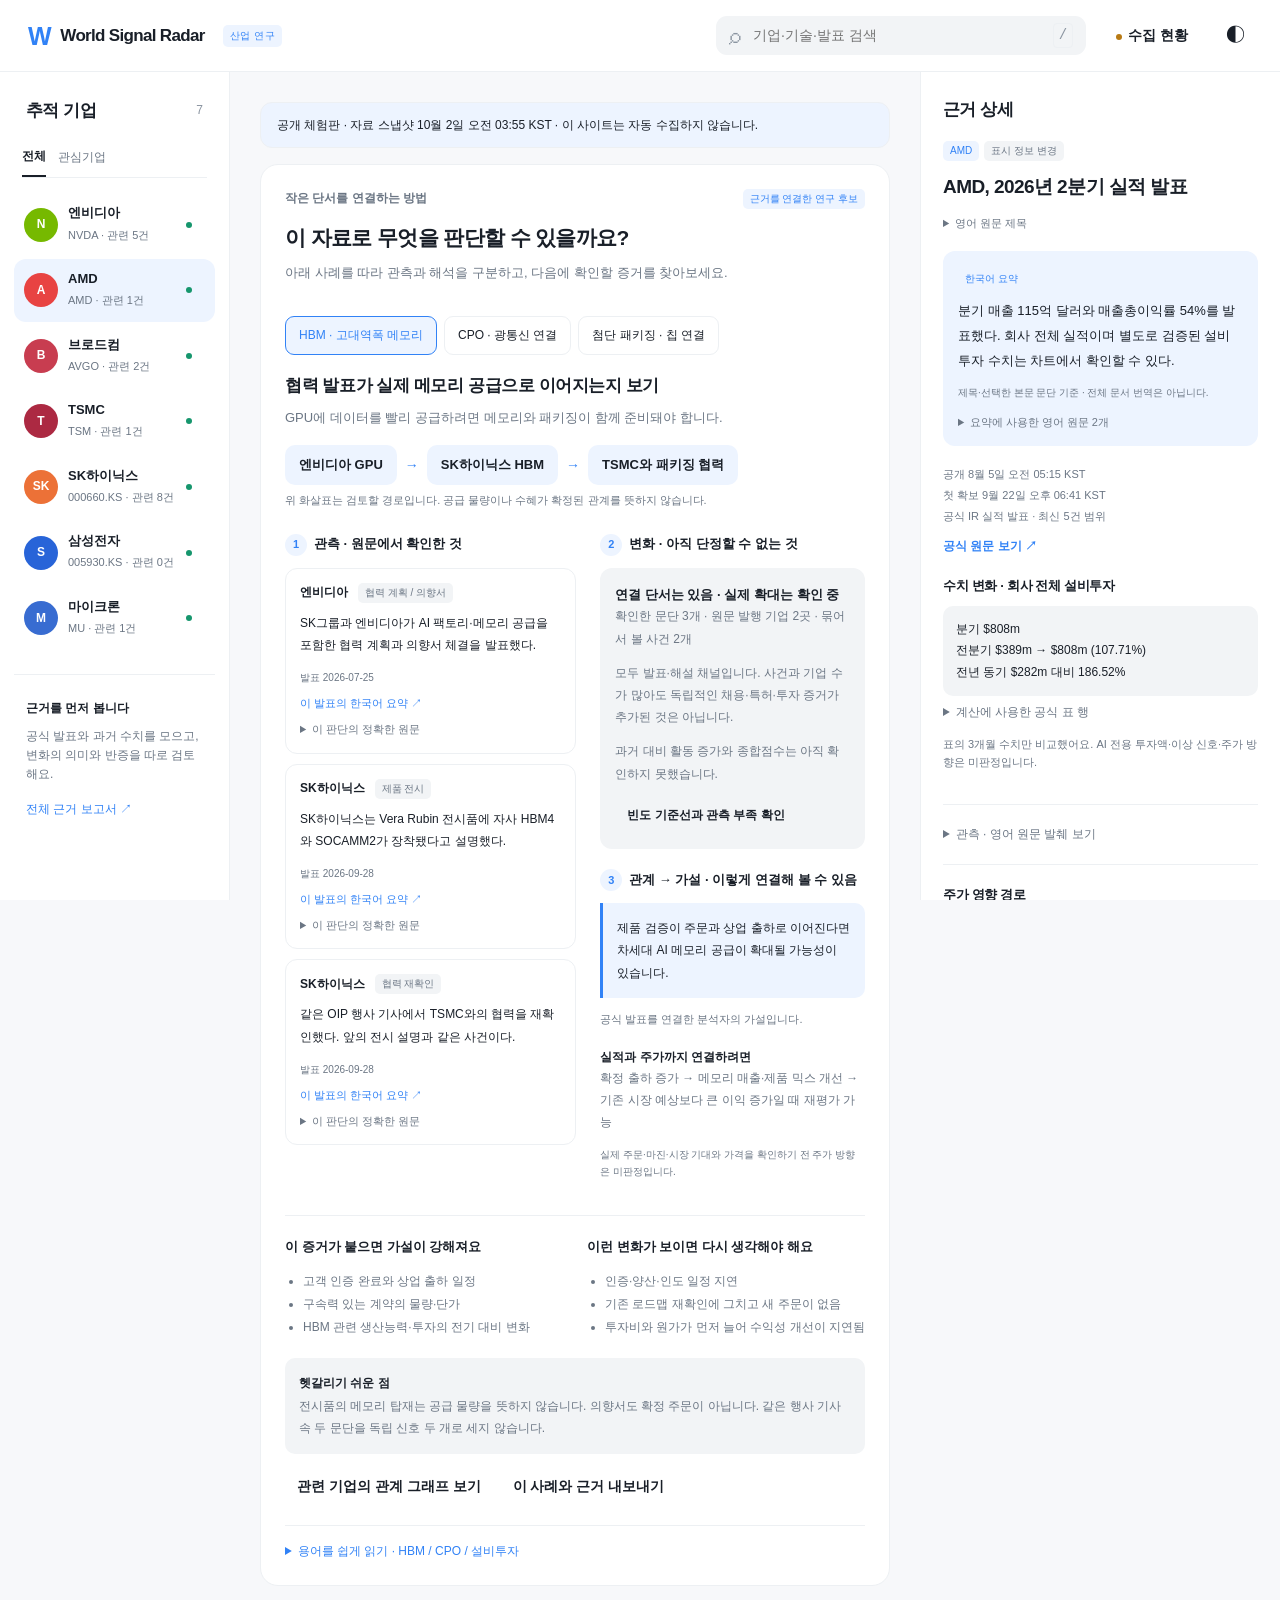
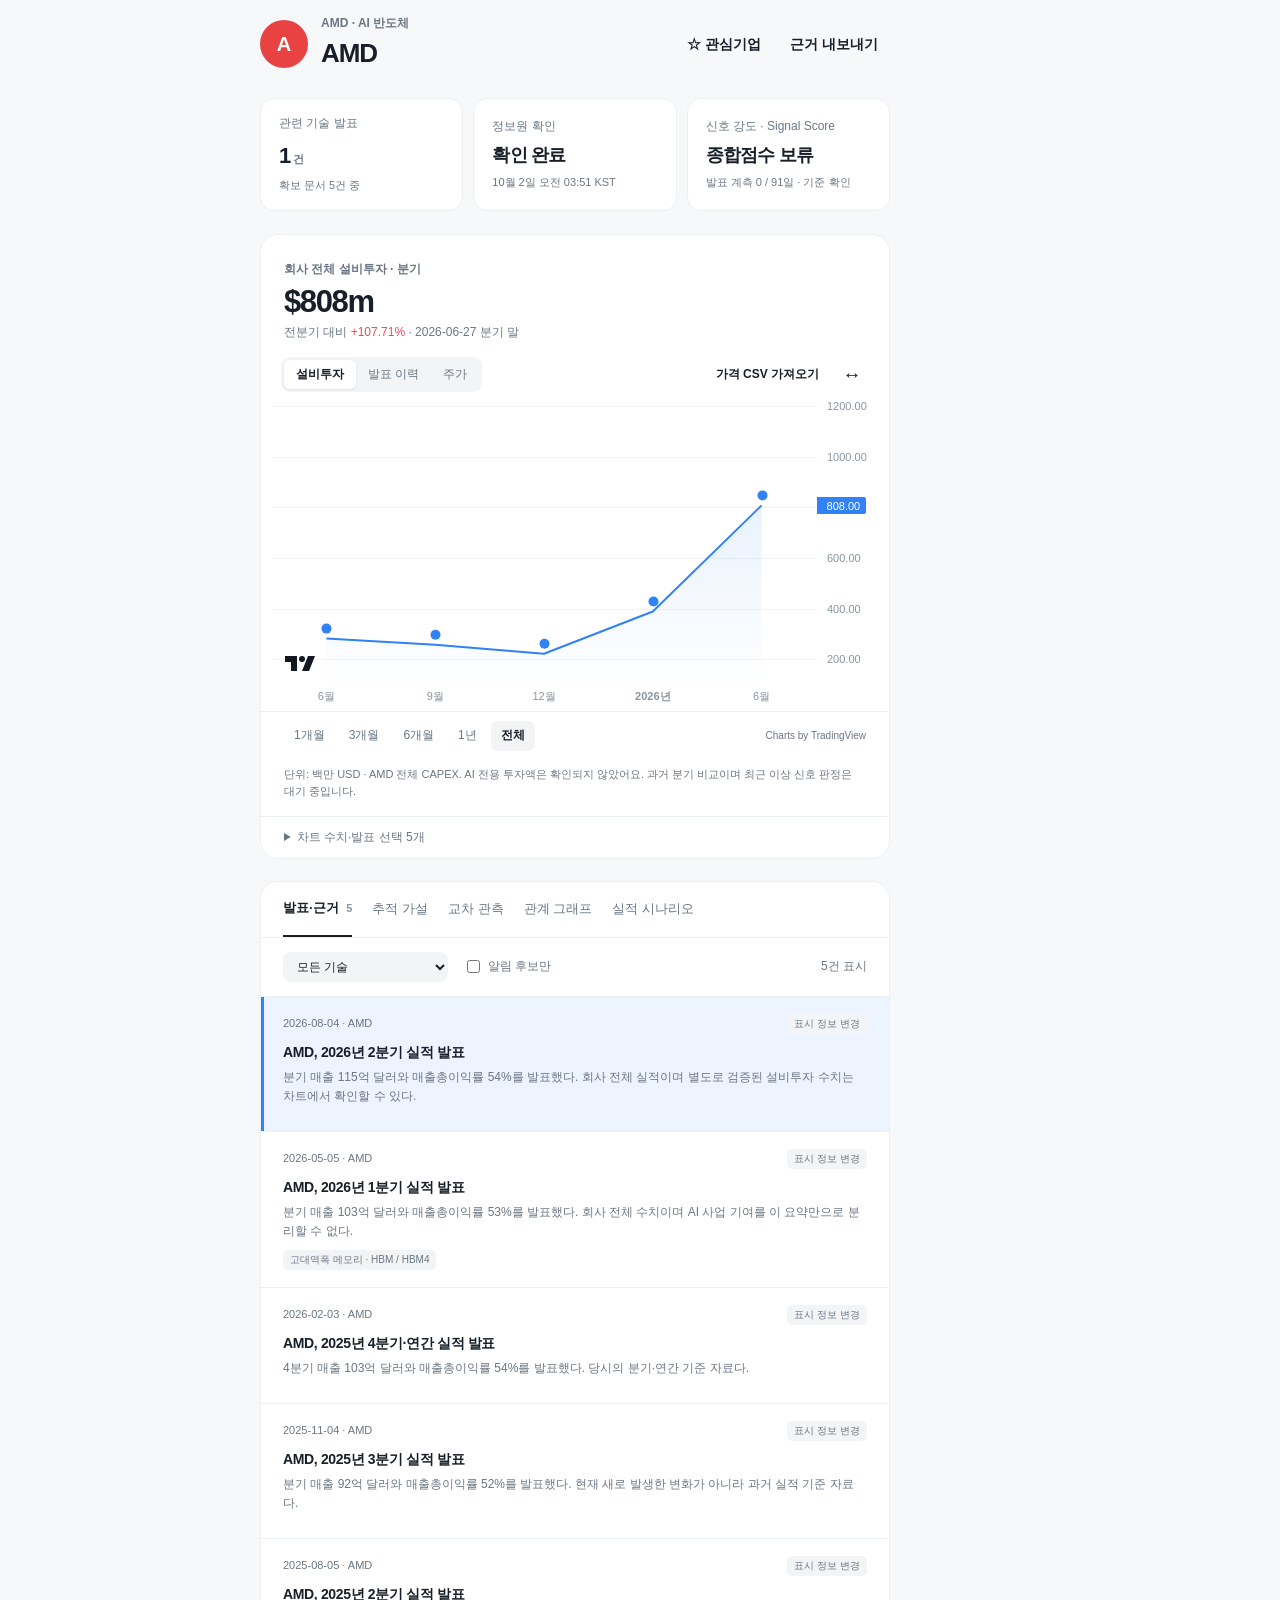
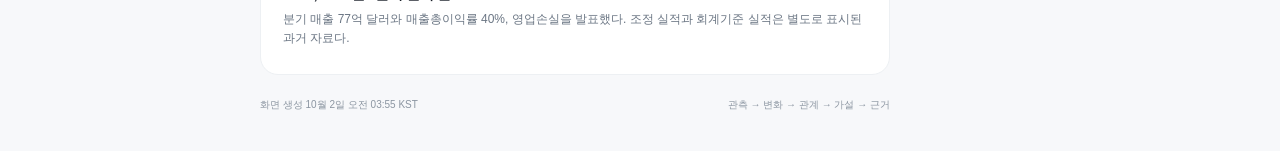
==== commit 9ee09fb2: "Publish AMD scoped frequency and latest reviewed evidence" ====
--- a/public/index.html
+++ b/public/index.html
@@ -5,7 +5,7 @@
 <link rel="icon" href="data:image/svg+xml,%3Csvg xmlns='http://www.w3.org/2000/svg' viewBox='0 0 40 40'%3E%3Crect width='40' height='40' rx='10' fill='%233182f6'/%3E%3Ctext x='20' y='28' text-anchor='middle' fill='white' font-size='25' font-family='Arial' font-weight='bold'%3EW%3C/text%3E%3C/svg%3E">
 <link rel="stylesheet" href="assets/radar.css?v=a28604b97ba5">
 <script src="assets/vendor/lightweight-charts.standalone.production.js?v=e21cc5caa022" defer></script>
-<script src="assets/chart-data.js?v=9671ccfa928f" defer></script><script src="assets/reading-view.js?v=fd9f3cfaa790" defer></script><script src="assets/graph-view.js?v=606b87d3a368" defer></script><script src="assets/frequency-view.js?v=8a89121be3a9" defer></script><script src="assets/radar.js?v=a46ab0e45315" defer></script>
+<script src="assets/chart-data.js?v=9671ccfa928f" defer></script><script src="assets/reading-view.js?v=fd9f3cfaa790" defer></script><script src="assets/graph-view.js?v=606b87d3a368" defer></script><script src="assets/frequency-view.js?v=f010998b721e" defer></script><script src="assets/radar.js?v=a46ab0e45315" defer></script>
 </head><body><a class="skip-link" href="#main">본문 바로가기</a>
 <header class="app-header"><a class="logo" href="#">W<span>World Signal Radar</span></a><span class="lab-label">산업 연구</span>
 <label class="global-search"><span aria-hidden="true">⌕</span><input id="search" type="search" placeholder="기업·기술·발표 검색" aria-label="기업·기술·발표 검색"><kbd>/</kbd></label>
@@ -35,4 +35,4 @@
 <p id="import-error" class="form-error" role="alert"></p><button type="submit" class="primary">차트에 적용</button></form></dialog>
 <div id="toast" class="toast" role="status" hidden></div>
 <noscript><p>차트와 검색에는 JavaScript가 필요합니다. <a href="radar-report.html">전체 근거 보고서 보기</a></p><p>이건희 컬렉션, 영국박물관 ‘한국’ 전시로 유럽에 소개</p><p>삼성, 위치 확인 기능을 개선한 갤럭시 스마트태그3 공개</p><p>삼성, 생산성과 갤럭시 AI를 강화한 갤럭시 탭 S12 공개</p><p>마이크론, 2026 회계연도 4분기·연간 실적 발표</p><p>AI 데이터센터의 다음 과제: 전력과 냉각</p><p>삼성 계열사 6곳, AI 인프라 기업 헬릭스에 합산 10억 달러 투자 발표</p><p>세계 심장의 날: 손목에서 시작하는 일상 심장 관리</p><p>AST, 싱가포르에 AI 칩용 고성능 FC-BGA 기판 공장 개설</p><p>삼성 아트 스토어, A24 영화 장면 컬렉션 출시</p><p>엔비디아, 자사주 매입 승인 한도를 1,500억 달러 확대</p><p>삼성 TV 플러스, 크리에이터 채널 제공 국가 확대</p><p>엔비디아, AI 에이전트 안전 관리 플랫폼 공개</p><p>삼성·SK텔레콤·하나금융, 금융권 사설 5G 스마트오피스 구축</p><p>SK하이닉스, TSMC 행사에서 차세대 메모리와 협력 관계 소개</p><p>삼성, KT·SK텔레콤의 AI 무선접속망 사업 계약 발표</p><p>도쿄게임쇼에서 선보인 삼성의 무안경 3D 사이니지</p><p>삼성, 독일에 빌트인 가전 쇼룸 개설</p><p>SK하이닉스, ‘2026 글로벌 포럼’에서 AI 시대 기술 비전 공유</p><p>SK하이닉스, ‘2026 글로벌 포럼’에서 AI 시대 기술 비전 공유</p><p>SK하이닉스, ‘2026 글로벌 포럼’에서 AI 시대 기술 비전 공유</p><p>SK하이닉스, ‘2026 글로벌 포럼’에서 AI 시대 기술 비전 공유</p><p>SK하이닉스, ‘2026 글로벌 포럼’에서 AI 시대 기술 비전 공유</p><p>SK하이닉스, ‘2026 글로벌 포럼’에서 AI 시대 기술 비전 공유</p><p>SK하이닉스, ‘2026 글로벌 포럼’에서 AI 시대 기술 비전 공유</p><p>SK하이닉스, ‘2026 글로벌 포럼’에서 AI 시대 기술 비전 공유</p><p>SK하이닉스, ‘2026 글로벌 포럼’에서 AI 시대 기술 비전 공유</p><p>SK하이닉스, AI 인프라 서밋에서 기술 방향 소개</p><p>삼성, 더 많은 갤럭시 기기에 One UI 9 배포 시작</p><p>갤럭시 Z 카메라 개발자 인터뷰: 전문가 렌즈 느낌의 인물 영상</p><p>마이크론, 장기 연구 조직 책임자로 디어드리 핸퍼드 선임</p><p>마이크론, 차세대 서버용 512GB DDR5 모듈 시연</p><p>삼성·버라이즌, 가상화 네트워크에서 통신·센싱 통합 실험</p><p>엔비디아, 오류 내성 양자컴퓨팅용 CUDA-Q 확장</p><p>TSMC, 2026년 8월 매출 발표</p><p>엔비디아·팔란티어, 핵심 공급망을 위한 AI 협력</p><p>엔비디아, 호주 데이터센터 생태계와 AI 인프라 확장 협력</p><p>삼성·미스트랄 AI, 반도체 설계·제조 역량 강화 협력</p><p>폴더블 무게를 줄인 삼성의 설계 기술</p><p>SK하이닉스, 미래 포럼에서 AI 전환과 사업 방향 공유</p><p>삼성·ASML, 차세대 반도체 제조 협력 확대</p><p>ASML·TSMC, 하이 NA EUV용 대형 포토마스크 전환 추진</p><p>디자인 마이애미 서울에서 만난 삼성의 디자인 전시</p><p>삼성메디슨, 산부인과용 초음파 HERA Z10 출시</p><p>삼성, 냉장고·세탁 가전에 AI 중심 소프트웨어 업데이트</p><p>삼성 가전, IFA 혁신상 수상</p><p>게임스컴에서 선보인 삼성 오디세이의 게임 경험</p><p>제너레이션17 청년 리더: 소미야 다브리왈의 이야기</p><p>삼성, 평면 디자인을 적용한 새 세탁기 전시</p><p>AI의 병목: 연산량만큼 중요한 데이터 이동</p><p>삼성의 아프리카 디지털 혁신 인재 지원 이야기</p><p>삼성, 고효율·대용량 비스포크 AI 세탁기 공개</p><p>브로드컴, 2026 회계연도 3분기 실적과 배당 발표</p><p>삼성, ‘디자인은 사랑의 행위’ 전시 개막</p><p>갤럭시 Z 카메라 개발자 인터뷰: 원하는 인물을 따라가는 팬캠</p><p>삼성, 14인치 갤럭시 북6 제품군 확대</p><p>엔비디아·미디어텍, 엣지부터 클라우드까지 AI 플랫폼 협력 확대</p><p>삼성, 게임스컴에서 플레이갤럭시 컵 결승 개최</p><p>VMware Private AI Cloud, 기업용 AI 운영 플랫폼 공개</p><p>VMware AI Factory, 기업 AI 구축·운영 기반 공개</p><p>VMware Cloud Foundation, 주요 AI 모델의 기업 내부 운영 지원</p><p>브로드컴, Spring 보안과 Java·Python·Node.js 지원 확대</p><p>VMware Tanzu Platform, 기업 AI용 데이터 기반 강화</p><p>브로드컴, AI 에이전트의 보안·신원·관측 기능 통합</p><p>AgentMinder, 기업 AI 에이전트의 권한·실행 통제 지원</p><p>더 빠른 GPU만으로는 충분하지 않은 AI 인프라</p><p>엔비디아, 투자자 대상 행사 안내</p><p>삼성, 갤럭시 S26 FE 공개</p><p>삼성, 게임스컴에서 차세대 오디세이 모니터 공개</p><p>갤럭시 Z 플립8: 펼치지 않고 사용하는 플렉스윈도</p><p>AWS·엔비디아, GPU 200만 개 추가 배치 계획 발표</p><p>엔비디아, 2027 회계연도 2분기 실적 발표</p><p>마이크론, 9월 30일 회계연도 4분기 실적 설명회 안내</p><p>삼성, USB4 휴대용 SSD P9·P7 공개</p><p>마이크론, 혁신·성장 강화를 위한 경영진 인사 발표</p><p>SK하이닉스, 델 행사에서 AI 인프라용 메모리 소개</p><p>삼성, 유럽 소비자의 갤럭시 Z 초기 평가 소개</p><p>엔비디아, 입문형 엣지 AI용 젯슨 오린 나노2 공개</p><p>삼성 디자인 마이애미 서울 전시 초청</p><p>삼성, 게임스컴에서 PC·콘솔·모바일 게임 제품 전시 예고</p><p>새 갤럭시 Z 폴드8로 데이터를 옮기는 방법</p><p>하이브리드 본딩: 반도체 성능을 높이는 연결 기술</p><p>마이크론, 보이시에 반도체 인력 교육센터 개설</p><p>엔비디아, 에이전트 AI용 Groq 3 LPX 본격 생산 발표</p><p>스페이스XAI, 에이전트 AI용 엔비디아 Vera CPU 도입 계획</p><p>갤럭시 버즈4 프로, 오디오 분야 수상</p><p>삼성, 2026년 90조~110조 원 규모 주주환원 계획 승인 발표</p><p>삼성, IDEA·레드닷 디자인상 수상</p><p>삼성 헬스, AI를 통한 건강관리 연결 경험 소개</p><p>마이크론, 장기 메모리·AI 연구 허브 설립 발표</p><p>갤럭시 8월 행사 초청</p><p>삼성, 이중 환기 기술 적용 전자레인지 공개</p><p>SK하이닉스, AI 시스템의 광통신 로드맵 연구 소개</p><p>삼성 AI 어시스턴트, 교사의 수업 준비 지원 소개</p><p>삼성, 한국에 냉난방·환기 장비 생산라인 구축 계획</p><p>삼성의 제빙 기술 안내</p><p>새 폴더블의 보증·관리 메뉴 안내</p><p>삼성 아트 스토어, 빈 미술사박물관 작품 제공</p><p>AI 컴퓨팅 변화: 데이터 위치와 이동의 중요성</p><p>엔비디아, 오하이오 AI 연산 캠퍼스의 기반시설 신용 지원 발표</p><p>삼성, 콜 오브 듀티 신작과 제휴</p><p>VMware Explore 2026, 프라이빗 AI 클라우드 교육·기술 행사 안내</p><p>삼성 리서치, 생체신호를 해석하는 건강 기반모델 연구 소개</p><p>마이크론 벤처스, AI 투자용 2억5,000만 달러 펀드 출범</p><p>삼성 TV 플러스, KCON LA 생중계 안내</p><p>갤럭시 신형 폴더블로 담은 런던</p><p>삼성 AMS, 교실 공용 디스플레이의 개인 작업공간 소개</p><p>삼성, 쇼팽 야상곡을 One UI 9 벨소리로 제공</p><p>소니·TSMC, 차세대 이미지센서 합작사 설립 계약</p><p>TSMC 이사회 결의사항 발표</p><p>엔비디아·금융사들, AI 연산 인프라 금융 플랫폼 추진</p><p>TSMC, 2026년 7월 매출 발표</p><p>AI 데이터센터 내부에서는 무엇이 달라지는가</p><p>vDefend·Avi, 기업 클라우드 보안과 운영 기능 강화</p><p>AMD, 2026년 2분기 실적 발표</p><p>브로드컴, 9월 2일 3분기 실적 발표 예정</p><p>엔비디아, 2027 회계연도 2분기 실적 설명회 일정 안내</p><p>엔비디아·세이프 슈퍼인텔리전스, 장기 파트너십 발표</p><p>엔비디아, 물리·공학 AI용 에이전트 도구 확장</p><p>SK그룹·엔비디아, AI 팩토리·차세대 메모리 협력 확대</p><p>네이버·엔비디아·브룩필드, 한국 AI 팩토리 인프라 확장 추진</p><p>엔비디아·KAIST, 한국 AI 혁신을 위한 공동 연구소 추진</p><p>마이크론, 자동차 고객·생태계 파트너와 전략적 협약 체결</p><p>TSMC, 2026년 2분기 실적과 주당이익 발표</p><p>스탠다드차타드, 브로드컴과 글로벌 은행 인프라 협력</p><p>마이크론, 투자자 행사 참가 안내</p><p>TSMC, 2026년 6월 매출 발표</p><p>마이크론, 미국 투자 확대와 뉴욕 공장 공사 진척 발표</p><p>OpenAI·브로드컴, LLM 추론에 맞춘 Jalapeño 프로세서 공개</p><p>브로드컴, 채권 현금 매입 한도를 30억 달러로 확대</p><p>브로드컴, 기존 채권 현금 매입의 가격 조건 발표</p><p>브로드컴, 기존 채권의 현금 매입 제안 시작</p><p>TSMC, 2026년 5월 매출 발표</p><p>브로드컴 조사, AI 추론의 프라이빗 클라우드 이동 소개</p><p>브로드컴·Apollo·Blackstone, AI 연산 인프라 투자 플랫폼 설립</p><p>브로드컴, AI 보안 위협에 대응하는 Spring·Java 지원 확대</p><p>TSMC, 정기 주주총회 결의사항 발표</p><p>브로드컴, 2026 회계연도 2분기 실적과 배당 발표</p><p>브로드컴, AI 엣지용 광대역·Wi-Fi 8 제품군 확대</p><p>브로드컴·삼성전자, 5G·Wi-Fi 8 통합 고정형 무선 플랫폼 공개</p><p>브로드컴, 차세대 공유기용 Wi-Fi 8 통합 SoC 공개</p><p>브로드컴, 50G PON 기반 AI 엣지 제품군 공개</p><p>LSEG, 브로드컴과 인프라 현대화 협력 갱신</p><p>AMD, 2026년 1분기 실적 발표</p><p>VMware Cloud Foundation 9.1, 기업 AI 운영 지원 강화</p><p>브로드컴, 6월 3일 2분기 실적 발표 예정</p><p>브로드컴, 보급형 10G PON·Wi-Fi 8 솔루션 공개</p><p>브로드컴·Google Cloud, 네트워크 관측 협력 확대</p><p>Tanzu Platform Agent Foundations, 기업 AI 에이전트 기반 공개</p><p>브로드컴·Meta, 맞춤형 AI 가속기 MTIA 협력 확대</p><p>Arcot Smart Ruleset, 결제 인증 위험 관리 기능 공개</p><p>브로드컴, 최고재무책임자 교체 계획 발표</p><p>Symantec CBX, 인력이 부족한 보안 운영팀 지원</p><p>브로드컴, 네트워크 전송 중 양자내성 암호화 솔루션 발표</p><p>VMware Explore, 2026 프라이빗 클라우드 행사 일정 공개</p><p>브로드컴, OFC 2026에서 CPO·광통신 제품군 전시 예고</p><p>브로드컴, Tomahawk 6 스위치의 양산 규모 출하 발표</p><p>브로드컴, 1.6T 광학 모듈용 400G/lane DSP 공급 발표</p><p>브로드컴, 2026 회계연도 1분기 실적과 배당 발표</p><p>VMware Telco Cloud Platform 9, 통신사 인프라 효율 지원</p><p>브로드컴, 3.5D 적층 기술 적용한 2nm 맞춤형 SoC 출하 시작</p><p>브로드컴, 대규모 MIMO용 6G 디지털 프런트엔드 SoC 공개</p><p>AMD, 2025년 4분기·연간 실적 발표</p><p>브로드컴, 기업용 Wi-Fi 8 액세스 포인트·스위치 공개</p><p>브로드컴, 3월 4일 1분기 실적 발표 예정</p><p>브로드컴, 가정용 Wi-Fi 8 통합 플랫폼 공개</p><p>AMD, 2025년 3분기 실적 발표</p><p>AMD, 2025년 2분기 실적 발표</p></noscript>
-<script id="radar-data" type="application/json">{"schema_version":1,"created_at":"2026-10-01T18:23:05.914864+00:00","companies":[{"name":"NVIDIA","ticker":"NVDA","source_id":"nvidia-news","color":"#76b900","initials":"N","quality":"ok","health":{"company":"NVIDIA","status":"ok","items":20,"title_only":0,"future":0,"invalid":0,"detail_failed":0,"excerpt_only":false,"oldest_published_at":"2026-07-23T23:00:00+00:00","window_overlap":true,"cohort":"v1","format":"rss","listing_limit":20,"mode":"monitoring","checked_at":"2026-10-01T18:09:52.242899+00:00"},"checked_at":"2026-10-01T18:09:52.242899+00:00","document_count":20,"related_count":5,"price":null},{"name":"AMD","ticker":"AMD","source_id":"amd-ir","color":"#e84342","initials":"A","quality":"ok","health":{"status":"ok","checked_at":"2026-10-01T18:09:38.464813+00:00"},"checked_at":"2026-10-01T18:09:38.464813+00:00","document_count":5,"related_count":1,"price":null},{"name":"Broadcom","ticker":"AVGO","source_id":"broadcom-ir-news","color":"#c83d50","initials":"B","quality":"ok","health":{"company":"Broadcom","status":"ok","items":47,"title_only":0,"future":0,"invalid":0,"detail_failed":0,"excerpt_only":false,"oldest_published_at":"2026-01-06T00:00:00+00:00","window_overlap":true,"cohort":"financial-news-html-v1","format":"broadcom_listing","listing_limit":50,"mode":"monitoring","checked_at":"2026-10-01T18:09:52.242899+00:00"},"checked_at":"2026-10-01T18:09:52.242899+00:00","document_count":47,"related_count":2,"price":null},{"name":"TSMC","ticker":"TSM","source_id":"tsmc-news","color":"#ac2942","initials":"T","quality":"ok","health":{"company":"TSMC","status":"ok","items":9,"title_only":0,"future":0,"invalid":0,"detail_failed":0,"excerpt_only":false,"oldest_published_at":"2026-06-04T12:00:00+00:00","window_overlap":true,"cohort":"latest-news-html-v1","format":"html_listing","listing_limit":20,"mode":"monitoring","checked_at":"2026-10-01T18:09:52.242899+00:00"},"checked_at":"2026-10-01T18:09:52.242899+00:00","document_count":9,"related_count":1,"price":null},{"name":"SK hynix","ticker":"000660.KS","source_id":"sk-news","color":"#ec7137","initials":"SK","quality":"ok","health":{"company":"SK hynix","status":"ok","items":10,"title_only":0,"future":0,"invalid":0,"detail_failed":0,"excerpt_only":false,"oldest_published_at":"2026-08-17T23:59:58+00:00","window_overlap":true,"cohort":"tech-and-ai-v1","format":"rss","listing_limit":10,"mode":"monitoring","checked_at":"2026-10-01T18:09:52.242899+00:00"},"checked_at":"2026-10-01T18:09:52.242899+00:00","document_count":20,"related_count":8,"price":null},{"name":"Samsung Electronics","ticker":"005930.KS","source_id":"samsung-news","color":"#2864d8","initials":"S","quality":"ok","health":{"company":"Samsung Electronics","status":"ok","items":50,"title_only":0,"future":0,"invalid":0,"detail_failed":0,"excerpt_only":false,"oldest_published_at":"2026-08-17T08:00:00+00:00","window_overlap":true,"cohort":"v1","format":"rss","listing_limit":50,"mode":"monitoring","checked_at":"2026-10-01T18:09:52.242899+00:00"},"checked_at":"2026-10-01T18:09:52.242899+00:00","document_count":55,"related_count":0,"price":null},{"name":"Micron","ticker":"MU","source_id":"micron-ir-news","color":"#386cd1","initials":"M","quality":"ok","health":{"company":"Micron","status":"ok","items":10,"title_only":0,"future":0,"invalid":0,"detail_failed":0,"excerpt_only":false,"oldest_published_at":"2026-07-15T20:01:00+00:00","window_overlap":true,"cohort":"pressrelease-html-v1","format":"rss","listing_limit":10,"mode":"monitoring","checked_at":"2026-10-01T18:09:52.242899+00:00"},"checked_at":"2026-10-01T18:09:52.242899+00:00","document_count":11,"related_count":1,"price":null}],"documents":[{"id":"954d357b-a341-453e-aafd-77d9680722bf","company":"Samsung Electronics","ticker":"005930.KS","source_id":"samsung-news","title":"Lee Kun-Hee Collection Expands to Europe With Opening of ‘Korea’ Exhibition at the British Museum","url":"https://news.samsung.com/global/lee-kun-hee-collection-expands-to-europe-with-opening-of-korea-exhibition-at-the-british-museum","published_at":"2026-10-01T10:00:00+00:00","publication_precision":"publisher_timestamp","published_raw":"Thu, 01 Oct 2026 10:00:00 +0000","recorded_at":"2026-10-01T14:12:46.740193+00:00","first_seen_at":"2026-10-01T14:12:46.740193+00:00","kind":"baseline","themes":[],"spans":[{"id":"9152508d-2583-4b4e-b182-84738d2c346d","locator":"RSS item 1 / content paragraph 1","quote":"Samsung Electronics, in partnership with the British Museum, hosted a gala event on Sept. 30 at the museum to commemorate the opening of “Korea” exhibition, a major showcasing of works from the late Samsung Chairman Lee Kun-Hee’s renowned art collection."},{"id":"d08bdcd9-3173-4ee9-bdc1-777abdd6ed96","locator":"RSS item 1 / content paragraph 2","quote":"Following successful exhibitions in Washington D.C. and Chicago, it marks the European stop of the collection’s international tour. It is also the first major special presentation of Korean art at the British Museum in more than 40 years. The exhibition runs from Oct. 1, 2026 to Jan. 31, 2027, and is being held at the Joseph Hotung Great Court Gallery."},{"id":"77e90e16-e083-46f9-9c71-ff99ec151906","locator":"RSS item 1 / content paragraph 3","quote":"“Korea,” spanning over two millennia, connect the history of Korean art in a unified narrative to reveal how Korea’s unique aesthetic values and artistic achievements have continued to be built upon and reinterpreted over many generations."},{"id":"aaf5710c-d194-4d7d-a08b-885f577724f7","locator":"RSS item 1 / content paragraph 4","quote":"The exhibition, drawn from over 23,000 artworks from the National Bequest of the Lee Kun-Hee Collection in 2021, is organised by the British Museum, the National Museum of Korea, and the National Museum of Modern and Contemporary Art, Korea."}],"quote":"Samsung Electronics, in partnership with the British Museum, hosted a gala event on Sept. 30 at the museum to commemorate the opening of “Korea” exhibition, a major showcasing of works from the late Samsung Chairman Lee Kun-Hee’s renowned art collection.","raw_hash":"883985568e24fb87e821faabdaa547545917207f52dcd5259869ea9ff30cc323","diff":"","scope":"공식 RSS 본문","alert":false,"new_this_run":false,"quality":"ok","price_direction":"undetermined","impact":{"rubric_version":"equity-impact-v1","version_id":"954d357b-a341-453e-aafd-77d9680722bf","url":"https://news.samsung.com/global/lee-kun-hee-collection-expands-to-europe-with-opening-of-korea-exhibition-at-the-british-museum","published_at":"2026-10-01T10:00:00+00:00","source_company":"Samsung Electronics","review_state":"needs_review","rule_id":null,"evidence_refs":[],"matched_anchors":[],"price_direction":"undetermined","price_reason":"발표 전 시장 예상치와 당시 주가 반영 정도가 없어 실제 주가 방향·크기는 판정하지 않음.","cases":[],"missing_for_price":["발표 전 컨센서스","발표 전후 주가와 시장 대비 수익률","실제 재무 기여"]},"market_reactions":[],"ko":{"status":"reviewed","title":"이건희 컬렉션, 영국박물관 ‘한국’ 전시로 유럽에 소개","summary":"삼성전자는 영국박물관과 함께 이건희 미술품 컬렉션의 ‘한국’ 전시 개막을 기념하는 행사를 열었다.","scope":"selected_paragraphs","method":"analyst_review","reviewed_at":"2026-10-01T16:56:45.133492+00:00","version_id":"954d357b-a341-453e-aafd-77d9680722bf","raw_hash":"883985568e24fb87e821faabdaa547545917207f52dcd5259869ea9ff30cc323","evidence":[{"span_id":"9152508d-2583-4b4e-b182-84738d2c346d","quote":"Samsung Electronics, in partnership with the British Museum, hosted a gala event on Sept. 30 at the museum to commemorate the opening of “Korea” exhibition, a major showcasing of works from the late Samsung Chairman Lee Kun-Hee’s renowned art collection.","locator":"RSS item 1 / content paragraph 1"},{"span_id":"d08bdcd9-3173-4ee9-bdc1-777abdd6ed96","quote":"Following successful exhibitions in Washington D.C. and Chicago, it marks the European stop of the collection’s international tour. It is also the first major special presentation of Korean art at the British Museum in more than 40 years. The exhibition runs from Oct. 1, 2026 to Jan. 31, 2027, and is being held at the Joseph Hotung Great Court Gallery.","locator":"RSS item 1 / content paragraph 2"}]}},{"id":"24d0d3cb-06ea-4102-9cad-ebd752783545","company":"Samsung Electronics","ticker":"005930.KS","source_id":"samsung-news","title":"Samsung Galaxy SmartTag3 Makes It Easier To Keep Track of What Matters","url":"https://news.samsung.com/global/samsung-galaxy-smarttag3-makes-it-easier-to-keep-track-of-what-matters","published_at":"2026-09-30T21:00:00+00:00","publication_precision":"publisher_timestamp","published_raw":"Wed, 30 Sep 2026 21:00:00 +0000","recorded_at":"2026-10-01T09:38:42.040994+00:00","first_seen_at":"2026-10-01T09:38:42.040994+00:00","kind":"baseline","themes":[],"spans":[{"id":"ed000bd5-6c93-4161-b6e9-9e1ff7a09097","locator":"RSS item 2 / content paragraph 1","quote":"Samsung Electronics today announced the new Galaxy SmartTag3, a compact tracker that combines a smaller, lighter design with longer-range finding, cross-OS support, faster location updates through the Galaxy Find Network and expanded proactive alerts. 1"},{"id":"1795c705-e6c5-4711-9c7a-1388a5292303","locator":"RSS item 2 / content paragraph 2","quote":"“People want simpler and more convenient ways to keep track of belongings and pets for greater peace of mind, and Galaxy SmartTag3 was designed around those everyday needs,” said Jay Kim, Executive Vice President and Head of Customer Experience Office, Mobile eXperience (MX) Business at Samsung Electronics. “Powered by the vast Galaxy Find Network, it delivers our most capable Galaxy SmartTag experience yet.”"},{"id":"0882e822-949a-4862-b356-e3d2234494c4","locator":"RSS item 2 / content paragraph 4","quote":"Galaxy SmartTag3 introduces a compact design that is approximately 35% smaller by volume and 33% lighter than the previous generation, 2 making it easier to attach to keys, smaller bags, luggage, or a pet collar. 3 Its rounded form is finished with an aluminum-decorated button for a refined, durable feel, while new official accessories including a Silicone Case with a keyring and a Loop Case offer even more flexibility. 4"},{"id":"e0acc64e-9154-4afd-a611-8ed11178c6ff","locator":"RSS item 2 / content paragraph 5","quote":"For the first time in the Galaxy SmartTag lineup, Galaxy SmartTag3 also brings cross-OS compatibility for Galaxy and iOS devices, making it easier for families and groups to access core finding and sharing features across platforms. Through SmartThings Find, users can check and share a tag’s location and use Search Nearby across supported devices. 5 This is especially useful when a friend or family member borrows a suitcase for a trip, allowing them to check its location and use supported finding features from their own Galaxy or iOS device."}],"quote":"Samsung Electronics today announced the new Galaxy SmartTag3, a compact tracker that combines a smaller, lighter design with longer-range finding, cross-OS support, faster location updates through the Galaxy Find Network and expanded proactive alerts. 1","raw_hash":"8fdd55dea8e1eb03d8f1ff66d0227c7d95395bae50e1f1a1b570fc00a0fe0122","diff":"","scope":"공식 RSS 본문","alert":false,"new_this_run":false,"quality":"ok","price_direction":"undetermined","impact":{"rubric_version":"equity-impact-v1","version_id":"24d0d3cb-06ea-4102-9cad-ebd752783545","url":"https://news.samsung.com/global/samsung-galaxy-smarttag3-makes-it-easier-to-keep-track-of-what-matters","published_at":"2026-09-30T21:00:00+00:00","source_company":"Samsung Electronics","review_state":"needs_review","rule_id":null,"evidence_refs":[],"matched_anchors":[],"price_direction":"undetermined","price_reason":"발표 전 시장 예상치와 당시 주가 반영 정도가 없어 실제 주가 방향·크기는 판정하지 않음.","cases":[],"missing_for_price":["발표 전 컨센서스","발표 전후 주가와 시장 대비 수익률","실제 재무 기여"]},"market_reactions":[],"ko":{"status":"reviewed","title":"삼성, 위치 확인 기능을 개선한 갤럭시 스마트태그3 공개","summary":"더 작고 가벼운 디자인, 더 넓은 탐색 범위, 운영체제 간 지원과 위치 갱신 기능을 갖춘 위치 추적기를 발표했다.","scope":"selected_paragraphs","method":"analyst_review","reviewed_at":"2026-10-01T16:56:45.133492+00:00","version_id":"24d0d3cb-06ea-4102-9cad-ebd752783545","raw_hash":"8fdd55dea8e1eb03d8f1ff66d0227c7d95395bae50e1f1a1b570fc00a0fe0122","evidence":[{"span_id":"ed000bd5-6c93-4161-b6e9-9e1ff7a09097","quote":"Samsung Electronics today announced the new Galaxy SmartTag3, a compact tracker that combines a smaller, lighter design with longer-range finding, cross-OS support, faster location updates through the Galaxy Find Network and expanded proactive alerts. 1","locator":"RSS item 2 / content paragraph 1"},{"span_id":"1795c705-e6c5-4711-9c7a-1388a5292303","quote":"“People want simpler and more convenient ways to keep track of belongings and pets for greater peace of mind, and Galaxy SmartTag3 was designed around those everyday needs,” said Jay Kim, Executive Vice President and Head of Customer Experience Office, Mobile eXperience (MX) Business at Samsung Electronics. “Powered by the vast Galaxy Find Network, it delivers our most capable Galaxy SmartTag experience yet.”","locator":"RSS item 2 / content paragraph 2"}]}},{"id":"c084f0fd-d2fb-47bc-a12d-100c2282b4bb","company":"Samsung Electronics","ticker":"005930.KS","source_id":"samsung-news","title":"Samsung Introduces Galaxy Tab S12 Series: The Ultimate Productivity Powerhouse Built for Growth","url":"https://news.samsung.com/global/samsung-introduces-galaxy-tab-s12-series-the-ultimate-productivity-powerhouse-built-for-growth","published_at":"2026-09-30T21:00:00+00:00","publication_precision":"publisher_timestamp","published_raw":"Wed, 30 Sep 2026 21:00:00 +0000","recorded_at":"2026-10-01T09:38:43.959304+00:00","first_seen_at":"2026-10-01T09:38:43.959304+00:00","kind":"baseline","themes":[],"spans":[{"id":"821ca901-5a05-47d3-be61-10493835b9d4","locator":"RSS item 3 / content paragraph 1","quote":"Samsung Electronics today unveiled the Galaxy Tab S12 series — Galaxy Tab S12 Ultra and Tab S12+ — delivering Samsung’s most capable and versatile tablet experience yet. Packing breakthrough performance, long-lasting battery life, and the latest Galaxy AI 1 into Galaxy Tab’s signature ultra-thin design, the new lineup turns complex workflows into effortless, everyday achievements whether it’s mastering skills, pursuing career goals, or exploring creative passions."},{"id":"90fb1608-a653-4f88-b1e8-246474849bc7","locator":"RSS item 3 / content paragraph 2","quote":"Galaxy Tab S12 Ultra and Tab S12+ feature immersive displays and come bundled with the ergonomically designed S Pen for effortless note-taking and precise editing. With easy access to professional-grade apps and versatile accessories, users can pursue their passions and progress toward their goals with ease. Combining portability with professional-grade power, the Galaxy Tab S12 series gives users instant access to powerful capabilities whenever inspiration strikes."},{"id":"6dcff0c6-e349-42bf-af30-037a618387e9","locator":"RSS item 3 / content paragraph 3","quote":"“The Galaxy Tab S12 series is designed for people who are constantly exploring new ideas, developing new skills, and bringing their ambitions to life,” said Jay Kim, Executive Vice President and Head of Customer Experience Office, Mobile eXperience (MX) Business at Samsung Electronics. “Built with industry-leading hardware, the Galaxy Tab S12 series pairs an expansive screen with the power of Galaxy AI — removing friction from complex tasks so users can stay focused on achieving impactful results.”"},{"id":"67043636-c743-45fb-804a-a1f69bf7b85b","locator":"RSS item 3 / content paragraph 4","quote":"Peak Performance in an Ultra-Thin Design"}],"quote":"Samsung Electronics today unveiled the Galaxy Tab S12 series — Galaxy Tab S12 Ultra and Tab S12+ — delivering Samsung’s most capable and versatile tablet experience yet. Packing breakthrough performance, long-lasting battery life, and the latest Galaxy AI 1 into Galaxy Tab’s signature ultra-thin design, the new lineup turns complex workflows into effortless, everyday achievements whether it’s mastering skills, pursuing career goals, or exploring creative passions.","raw_hash":"6a89d873d1cd9ccfb3bb6aa9ff5721592b7c18960f679b8ca77e726eb59266e2","diff":"","scope":"공식 RSS 본문","alert":false,"new_this_run":false,"quality":"ok","price_direction":"undetermined","impact":{"rubric_version":"equity-impact-v1","version_id":"c084f0fd-d2fb-47bc-a12d-100c2282b4bb","url":"https://news.samsung.com/global/samsung-introduces-galaxy-tab-s12-series-the-ultimate-productivity-powerhouse-built-for-growth","published_at":"2026-09-30T21:00:00+00:00","source_company":"Samsung Electronics","review_state":"needs_review","rule_id":null,"evidence_refs":[],"matched_anchors":[],"price_direction":"undetermined","price_reason":"발표 전 시장 예상치와 당시 주가 반영 정도가 없어 실제 주가 방향·크기는 판정하지 않음.","cases":[],"missing_for_price":["발표 전 컨센서스","발표 전후 주가와 시장 대비 수익률","실제 재무 기여"]},"market_reactions":[],"ko":{"status":"reviewed","title":"삼성, 생산성과 갤럭시 AI를 강화한 갤럭시 탭 S12 공개","summary":"탭 S12 울트라와 S12+를 공개하며 성능, 배터리 지속 시간과 갤럭시 AI 기능을 소개했다.","scope":"selected_paragraphs","method":"analyst_review","reviewed_at":"2026-10-01T16:56:45.133492+00:00","version_id":"c084f0fd-d2fb-47bc-a12d-100c2282b4bb","raw_hash":"6a89d873d1cd9ccfb3bb6aa9ff5721592b7c18960f679b8ca77e726eb59266e2","evidence":[{"span_id":"821ca901-5a05-47d3-be61-10493835b9d4","quote":"Samsung Electronics today unveiled the Galaxy Tab S12 series — Galaxy Tab S12 Ultra and Tab S12+ — delivering Samsung’s most capable and versatile tablet experience yet. Packing breakthrough performance, long-lasting battery life, and the latest Galaxy AI 1 into Galaxy Tab’s signature ultra-thin design, the new lineup turns complex workflows into effortless, everyday achievements whether it’s mastering skills, pursuing career goals, or exploring creative passions.","locator":"RSS item 3 / content paragraph 1"},{"span_id":"90fb1608-a653-4f88-b1e8-246474849bc7","quote":"Galaxy Tab S12 Ultra and Tab S12+ feature immersive displays and come bundled with the ergonomically designed S Pen for effortless note-taking and precise editing. With easy access to professional-grade apps and versatile accessories, users can pursue their passions and progress toward their goals with ease. Combining portability with professional-grade power, the Galaxy Tab S12 series gives users instant access to powerful capabilities whenever inspiration strikes.","locator":"RSS item 3 / content paragraph 2"}]}},{"id":"099a1d2e-664c-4b87-b36c-94102a4c06b0","company":"Micron","ticker":"MU","source_id":"micron-ir-news","title":"Micron Technology, Inc. Reports Record Fiscal Fourth-Quarter and Full-Year 2026 Results","url":"https://investors.micron.com/news/press-release/2026/Micron-Technology-Inc--Reports-Record-Fiscal-Fourth-Quarter-and-Full-Year-2026-Results/default.aspx","published_at":"2026-09-30T20:01:00+00:00","publication_precision":"publisher_timestamp","published_raw":"Wed, 30 Sep 2026 16:01:00 -0400","recorded_at":"2026-10-01T09:41:05.146735+00:00","first_seen_at":"2026-10-01T09:41:05.146735+00:00","kind":"baseline","themes":[],"spans":[{"id":"5dfc619b-585e-4a51-b16d-9bb797473942","locator":"official article body / paragraph 1","quote":"BOISE, Idaho, Sept. 30, 2026 (GLOBE NEWSWIRE) -- Micron Technology, Inc. (Nasdaq: MU) today announced results for its fourth quarter and full year of fiscal 2026, which ended September 3, 2026."},{"id":"b97237e9-0a93-463f-8ad7-62b6f96080ac","locator":"official article body / paragraph 3","quote":"Revenue of $54.23 billion versus $41.46 billion for the prior quarter and $11.32 billion for the same period last year GAAP net income of $37.70 billion, or $32.87 per diluted share Non-GAAP net income of $38.40 billion, or $33.42 per diluted share Operating cash flow of $43.97 billion versus $25.39 billion for the prior quarter and $5.73 billion for the same period last year"},{"id":"8da4a3ec-95c8-4af2-a81f-fb0ff9486d7f","locator":"official article body / paragraph 4","quote":"Revenue of $54.23 billion versus $41.46 billion for the prior quarter and $11.32 billion for the same period last year"},{"id":"f4db8f96-5d42-404e-becb-3b3beecc5522","locator":"official article body / paragraph 5","quote":"GAAP net income of $37.70 billion, or $32.87 per diluted share"}],"quote":"BOISE, Idaho, Sept. 30, 2026 (GLOBE NEWSWIRE) -- Micron Technology, Inc. (Nasdaq: MU) today announced results for its fourth quarter and full year of fiscal 2026, which ended September 3, 2026.","raw_hash":"4a4e63caf2f74b2712302aab8690d7dfa0e7b75f647b7b85e913aa206fc193ca","diff":"","scope":"공식 기사 본문","alert":false,"new_this_run":false,"quality":"ok","price_direction":"undetermined","impact":{"rubric_version":"equity-impact-v1","version_id":"099a1d2e-664c-4b87-b36c-94102a4c06b0","url":"https://investors.micron.com/news/press-release/2026/Micron-Technology-Inc--Reports-Record-Fiscal-Fourth-Quarter-and-Full-Year-2026-Results/default.aspx","published_at":"2026-09-30T20:01:00+00:00","source_company":"Micron","review_state":"needs_review","rule_id":null,"evidence_refs":[],"matched_anchors":[],"price_direction":"undetermined","price_reason":"발표 전 시장 예상치와 당시 주가 반영 정도가 없어 실제 주가 방향·크기는 판정하지 않음.","cases":[],"missing_for_price":["발표 전 컨센서스","발표 전후 주가와 시장 대비 수익률","실제 재무 기여"]},"market_reactions":[],"ko":{"status":"reviewed","title":"마이크론, 2026 회계연도 4분기·연간 실적 발표","summary":"2026년 9월 3일 종료된 회계연도의 4분기와 연간 실적을 발표했다. 이 요약 문단만으로 HBM 매출 기여를 구분할 수는 없다.","scope":"selected_paragraphs","method":"analyst_review","reviewed_at":"2026-10-01T16:56:45.133492+00:00","version_id":"099a1d2e-664c-4b87-b36c-94102a4c06b0","raw_hash":"4a4e63caf2f74b2712302aab8690d7dfa0e7b75f647b7b85e913aa206fc193ca","evidence":[{"span_id":"5dfc619b-585e-4a51-b16d-9bb797473942","quote":"BOISE, Idaho, Sept. 30, 2026 (GLOBE NEWSWIRE) -- Micron Technology, Inc. (Nasdaq: MU) today announced results for its fourth quarter and full year of fiscal 2026, which ended September 3, 2026.","locator":"official article body / paragraph 1"},{"span_id":"b97237e9-0a93-463f-8ad7-62b6f96080ac","quote":"Revenue of $54.23 billion versus $41.46 billion for the prior quarter and $11.32 billion for the same period last year GAAP net income of $37.70 billion, or $32.87 per diluted share Non-GAAP net income of $38.40 billion, or $33.42 per diluted share Operating cash flow of $43.97 billion versus $25.39 billion for the prior quarter and $5.73 billion for the same period last year","locator":"official article body / paragraph 3"}]}},{"id":"4dd9da30-7f50-4522-bcaa-f8ba41d0481e","company":"SK hynix","ticker":"000660.KS","source_id":"sk-news","title":"[AI infrastructure insight] Why power and cooling have become the next challenge for AI data centers","url":"https://news.skhynix.com/en/ai-infrastructure-insight-ep3/","published_at":"2026-09-29T23:59:07+00:00","publication_precision":"publisher_timestamp","published_raw":"Tue, 29 Sep 2026 23:59:07 +0000","recorded_at":"2026-09-30T13:31:11.764872+00:00","first_seen_at":"2026-09-30T13:31:11.764872+00:00","kind":"baseline","themes":[],"spans":[{"id":"759fe619-2fe6-4871-ad98-d7a1afa7ed60","locator":"RSS item 1 / content paragraph 1","quote":"AI is no longer defined by a single model or AI processor. For AI to operate effectively in real-world services and industrial applications, it takes faster compute, wider memory bandwidth, higher-performance networks, more efficient storage, and more stable power and cooling working seamlessly together. This is why competition in AI is shifting beyond individual technologies to the design and operation of the entire infrastructure."},{"id":"a1b7dd85-3fa4-493a-85d3-68312aed451f","locator":"RSS item 1 / content paragraph 2","quote":"In the AI Infrastructure Insight series, we explore how the architecture behind AI infrastructure is evolving — from compute, memory, storage, network, and power and cooling to the way they come together as a unified system — and what this means for the industry."},{"id":"a756a097-e9d4-4447-99c5-bde570f59448","locator":"RSS item 1 / content paragraph 3","quote":"[Series overview] ① What is changing inside AI data centers? ② Why faster GPUs alone can’t deliver AI performance ③ Why power and cooling have become the next challenge for AI data centers ④ How AI infrastructure will be designed for the future"},{"id":"144de50d-2015-4fea-ac06-b73bbfa2d5e4","locator":"RSS item 1 / content paragraph 4","quote":"Competition in AI infrastructure is expanding beyond securing greater computing performance to sustaining that performance reliably and operating it efficiently within actual data centers. The AI data center architecture examined in Part 1 and the data movement challenges discussed in Part 2 ultimately lead to two practical issues: power supply and thermal management. In environments where large numbers of systems operate simultaneously, the ability to provide stable power and effectively manage the resulting heat through cooling determines performance and scalability."}],"quote":"AI is no longer defined by a single model or AI processor. For AI to operate effectively in real-world services and industrial applications, it takes faster compute, wider memory bandwidth, higher-performance networks, more efficient storage, and more stable power and cooling working seamlessly together. This is why competition in AI is shifting beyond individual technologies to the design and operation of the entire infrastructure.","raw_hash":"e514ac7e87bb3d67299d70569d3f41b3dc426281ebe722c3c72239dfeb3ff52b","diff":"","scope":"공식 RSS 본문","alert":false,"new_this_run":false,"quality":"ok","price_direction":"undetermined","impact":{"rubric_version":"equity-impact-v1","version_id":"4dd9da30-7f50-4522-bcaa-f8ba41d0481e","url":"https://news.skhynix.com/en/ai-infrastructure-insight-ep3/","published_at":"2026-09-29T23:59:07+00:00","source_company":"SK hynix","review_state":"needs_review","rule_id":null,"evidence_refs":[],"matched_anchors":[],"price_direction":"undetermined","price_reason":"발표 전 시장 예상치와 당시 주가 반영 정도가 없어 실제 주가 방향·크기는 판정하지 않음.","cases":[],"missing_for_price":["발표 전 컨센서스","발표 전후 주가와 시장 대비 수익률","실제 재무 기여"]},"market_reactions":[],"ko":{"status":"reviewed","title":"AI 데이터센터의 다음 과제: 전력과 냉각","summary":"AI 성능은 연산 칩뿐 아니라 메모리, 네트워크, 저장장치, 전력과 냉각의 조합에 달렸다고 설명한다. 경쟁이 개별 기술에서 전체 인프라의 설계·운영으로 확대된다는 기술 해설이다.","scope":"selected_paragraphs","method":"analyst_review","reviewed_at":"2026-10-01T16:56:45.133492+00:00","version_id":"4dd9da30-7f50-4522-bcaa-f8ba41d0481e","raw_hash":"e514ac7e87bb3d67299d70569d3f41b3dc426281ebe722c3c72239dfeb3ff52b","evidence":[{"span_id":"759fe619-2fe6-4871-ad98-d7a1afa7ed60","quote":"AI is no longer defined by a single model or AI processor. For AI to operate effectively in real-world services and industrial applications, it takes faster compute, wider memory bandwidth, higher-performance networks, more efficient storage, and more stable power and cooling working seamlessly together. This is why competition in AI is shifting beyond individual technologies to the design and operation of the entire infrastructure.","locator":"RSS item 1 / content paragraph 1"},{"span_id":"a1b7dd85-3fa4-493a-85d3-68312aed451f","quote":"In the AI Infrastructure Insight series, we explore how the architecture behind AI infrastructure is evolving — from compute, memory, storage, network, and power and cooling to the way they come together as a unified system — and what this means for the industry.","locator":"RSS item 1 / content paragraph 2"}]}},{"id":"956f1972-f4d2-48ae-81ba-cd2f6fad3a0d","company":"Samsung Electronics","ticker":"005930.KS","source_id":"samsung-news","title":"Samsung To Invest USD 1 Billion in AI Infrastructure Company Helix","url":"https://news.samsung.com/global/samsung-to-invest-usd-1-billion-in-ai-infrastructure-company-helix","published_at":"2026-09-29T08:00:00+00:00","publication_precision":"publisher_timestamp","published_raw":"Tue, 29 Sep 2026 08:00:00 +0000","recorded_at":"2026-09-29T08:55:10.590239+00:00","first_seen_at":"2026-09-29T08:55:10.590239+00:00","kind":"baseline","themes":[],"spans":[{"id":"16b3a0b7-9336-4068-994c-ea1d8a25e0fc","locator":"RSS item 1 / content paragraph 1","quote":"Samsung Electronics, Samsung C\u0026T, Samsung SDS, Samsung SDI, Samsung Life Insurance and Samsung Fire \u0026 Marine Insurance today announced they are investing a combined USD 1 billion in Helix Digital Infrastructure, an AI infrastructure company established by global investment firm KKR."},{"id":"618a6e19-16c3-4cf0-bef7-bcb3a1cb7de6","locator":"RSS item 1 / content paragraph 2","quote":"Launched in June 2026, Helix is an AI-enabling infrastructure provider that is designed to deliver integrated solutions across the entire value chain, including hyperscale data center development and operations, power generation (covering both baseload and flexible energy sources), transmission and distribution infrastructure, and fiber-optic networks."},{"id":"45f2a26e-2719-40d2-bef9-09e7bb050077","locator":"RSS item 1 / content paragraph 3","quote":"Through Helix, hyperscalers can rapidly secure the large-scale, comprehensive infrastructure required to keep pace with exponentially growing AI demands."},{"id":"903767d0-a1df-4e6a-b03f-db580b550128","locator":"RSS item 1 / content paragraph 4","quote":"Helix is led by Adam Selipsky, former CEO of Amazon Web Services (AWS) and is assembling a dedicated management team comprising leading experts from the data center and power industries. Helix also leverages the capabilities of KKR’s leading global infrastructure business with about 170 dedicated professionals."}],"quote":"Samsung Electronics, Samsung C\u0026T, Samsung SDS, Samsung SDI, Samsung Life Insurance and Samsung Fire \u0026 Marine Insurance today announced they are investing a combined USD 1 billion in Helix Digital Infrastructure, an AI infrastructure company established by global investment firm KKR.","raw_hash":"ec341239dfd849655764fa109f05414cdbb77d8eb5af37c860b4a891ced5df50","diff":"","scope":"공식 RSS 본문","alert":false,"new_this_run":false,"quality":"ok","price_direction":"undetermined","impact":{"rubric_version":"equity-impact-v1","version_id":"956f1972-f4d2-48ae-81ba-cd2f6fad3a0d","url":"https://news.samsung.com/global/samsung-to-invest-usd-1-billion-in-ai-infrastructure-company-helix","published_at":"2026-09-29T08:00:00+00:00","source_company":"Samsung Electronics","review_state":"needs_review","rule_id":null,"evidence_refs":[],"matched_anchors":[],"price_direction":"undetermined","price_reason":"발표 전 시장 예상치와 당시 주가 반영 정도가 없어 실제 주가 방향·크기는 판정하지 않음.","cases":[],"missing_for_price":["발표 전 컨센서스","발표 전후 주가와 시장 대비 수익률","실제 재무 기여"]},"market_reactions":[],"ko":{"status":"reviewed","title":"삼성 계열사 6곳, AI 인프라 기업 헬릭스에 합산 10억 달러 투자 발표","summary":"삼성전자 등 6개 계열사가 KKR이 설립한 AI 인프라 기업 헬릭스에 합산 10억 달러를 투자한다고 발표했다. 전액을 삼성전자 단독 투자액으로 읽으면 안 된다.","scope":"selected_paragraphs","method":"analyst_review","reviewed_at":"2026-10-01T16:56:45.133492+00:00","version_id":"956f1972-f4d2-48ae-81ba-cd2f6fad3a0d","raw_hash":"ec341239dfd849655764fa109f05414cdbb77d8eb5af37c860b4a891ced5df50","evidence":[{"span_id":"16b3a0b7-9336-4068-994c-ea1d8a25e0fc","quote":"Samsung Electronics, Samsung C\u0026T, Samsung SDS, Samsung SDI, Samsung Life Insurance and Samsung Fire \u0026 Marine Insurance today announced they are investing a combined USD 1 billion in Helix Digital Infrastructure, an AI infrastructure company established by global investment firm KKR.","quote_ko":"삼성전자·삼성물산·삼성SDS·삼성SDI·삼성생명·삼성화재가 KKR이 설립한 AI 인프라 기업 헬릭스에 합산 10억 달러를 투자한다고 발표했다.","locator":"RSS item 1 / content paragraph 1"},{"span_id":"618a6e19-16c3-4cf0-bef7-bcb3a1cb7de6","quote":"Launched in June 2026, Helix is an AI-enabling infrastructure provider that is designed to deliver integrated solutions across the entire value chain, including hyperscale data center development and operations, power generation (covering both baseload and flexible energy sources), transmission and distribution infrastructure, and fiber-optic networks.","locator":"RSS item 1 / content paragraph 2"}]}},{"id":"cbc626c5-3b2e-468c-b9e1-9705b919908d","company":"Samsung Electronics","ticker":"005930.KS","source_id":"samsung-news","title":"[World Heart Day] Taking Care of Your Heart Every Day, Starting From Your Wrist","url":"https://news.samsung.com/global/world-heart-day-taking-care-of-your-heart-every-day-starting-from-your-wrist","published_at":"2026-09-29T08:00:00+00:00","publication_precision":"publisher_timestamp","published_raw":"Tue, 29 Sep 2026 08:00:00 +0000","recorded_at":"2026-09-30T13:31:20.260966+00:00","first_seen_at":"2026-09-29T08:55:10.660069+00:00","kind":"metadata_only","themes":[],"spans":[{"id":"a1f9380e-6b45-476d-bd96-1f6baba065bd","locator":"RSS item 4 / content paragraph 1","quote":"No matter who you are or what you do, we all have one constant companion we rely on every single day: our heart. Unseen but always at work, it beats around 100,000 times a day, keeping pace with us through every moment. Yet for something so essential to our lives, taking care of our hearts is often overlooked until it’s too late."},{"id":"0a4e3227-467b-4a32-9e89-068a963f0677","locator":"RSS item 4 / content paragraph 2","quote":"Heart disease is the number one cause of death worldwide, 1 which is why the World Health Organization (WHO) and the World Heart Federation recognize Sept. 29 as World Heart Day . It is a reminder that the choices we make today can make a meaningful difference tomorrow."},{"id":"4dbc4b0f-a5a5-493d-871d-718aea2d982e","locator":"RSS item 4 / content paragraph 3","quote":"These choices don’t have to be big. From choosing when to go to bed to making time for even just 30 minutes of exercise, the small choices we make every day add up to a healthier lifestyle. The good news is that Samsung Galaxy Watch can help you make proactive prevention part of daily life. By monitoring your sleep, activity level, stress, and blood pressure, Galaxy Watch helps you better understand what’s happening in your body and what steps to take to ensure your heart is doing its job well."},{"id":"41e7c5f9-b95c-4179-be71-3e5f62cc006f","locator":"RSS item 4 / content paragraph 4","quote":"Understanding Your Body at a Glance: Heart Health Score"}],"quote":"No matter who you are or what you do, we all have one constant companion we rely on every single day: our heart. Unseen but always at work, it beats around 100,000 times a day, keeping pace with us through every moment. Yet for something so essential to our lives, taking care of our hearts is often overlooked until it’s too late.","raw_hash":"e22f0604bdb43e17d5823c3b3a1a70b304190bb8cf46d982bd19a3c6bb9540a9","diff":"","scope":"공식 RSS 본문","alert":false,"new_this_run":false,"quality":"ok","price_direction":"undetermined","impact":{"rubric_version":"equity-impact-v1","version_id":"cbc626c5-3b2e-468c-b9e1-9705b919908d","url":"https://news.samsung.com/global/world-heart-day-taking-care-of-your-heart-every-day-starting-from-your-wrist","published_at":"2026-09-29T08:00:00+00:00","source_company":"Samsung Electronics","review_state":"needs_review","rule_id":null,"evidence_refs":[],"matched_anchors":[],"price_direction":"undetermined","price_reason":"발표 전 시장 예상치와 당시 주가 반영 정도가 없어 실제 주가 방향·크기는 판정하지 않음.","cases":[],"missing_for_price":["발표 전 컨센서스","발표 전후 주가와 시장 대비 수익률","실제 재무 기여"]},"market_reactions":[],"ko":{"status":"reviewed","title":"세계 심장의 날: 손목에서 시작하는 일상 심장 관리","summary":"매일 작동하는 심장의 중요성과 일상적인 심장 건강 관리의 필요성을 설명한다.","scope":"selected_paragraphs","method":"analyst_review","reviewed_at":"2026-10-01T16:56:45.133492+00:00","version_id":"cbc626c5-3b2e-468c-b9e1-9705b919908d","raw_hash":"e22f0604bdb43e17d5823c3b3a1a70b304190bb8cf46d982bd19a3c6bb9540a9","evidence":[{"span_id":"a1f9380e-6b45-476d-bd96-1f6baba065bd","quote":"No matter who you are or what you do, we all have one constant companion we rely on every single day: our heart. Unseen but always at work, it beats around 100,000 times a day, keeping pace with us through every moment. Yet for something so essential to our lives, taking care of our hearts is often overlooked until it’s too late.","locator":"RSS item 4 / content paragraph 1"},{"span_id":"0a4e3227-467b-4a32-9e89-068a963f0677","quote":"Heart disease is the number one cause of death worldwide, 1 which is why the World Health Organization (WHO) and the World Heart Federation recognize Sept. 29 as World Heart Day . It is a reminder that the choices we make today can make a meaningful difference tomorrow.","locator":"RSS item 4 / content paragraph 2"}]}},{"id":"b6151d7c-b1a0-4268-baa9-0939aa4032fb","company":"Broadcom","ticker":"AVGO","source_id":"broadcom-ir-news","title":"AST Completes Singapore's First High-End FC-BGA Substrate Facility to Meet Growing AI Chip Demand","url":"https://investors.broadcom.com/news-releases/news-release-details/ast-completes-singapores-first-high-end-fc-bga-substrate","published_at":"2026-09-29T00:00:00+00:00","publication_precision":"date","published_raw":"09/29/26; official listing date; time unverified; publisher metadata datePublished: 2026-09-30T12:10:13-0400","recorded_at":"2026-10-01T18:07:48.327186+00:00","first_seen_at":"2026-10-01T09:38:50.232633+00:00","kind":"parser_reprocess","themes":["Advanced Packaging"],"spans":[{"id":"4ac74768-fd7a-4c96-8274-ece5d3747119","locator":".node__content / p 11","quote":"“AST’s facility will boost Singapore’s capabilities in advanced substrates, which is a critical enabler for advanced packaging, and strengthen our position in the global semiconductor value chain,” said Png Cheong Boon, Chairman, Singapore Economic Development Board. “Singapore has served as an important base for Broadcom and TOPPAN. We are glad that both companies are growing their manufacturing and R\u0026D presence here through AST. EDB will continue to work with both companies and AST to build new capabilities to support global demand for semiconductors, and create new jobs and opportunities here.”"}],"quote":"“AST’s facility will boost Singapore’s capabilities in advanced substrates, which is a critical enabler for advanced packaging, and strengthen our position in the global semiconductor value chain,” said Png Cheong Boon, Chairman, Singapore Economic Development Board. “Singapore has served as an important base for Broadcom and TOPPAN. We are glad that both companies are growing their manufacturing and R\u0026D presence here through AST. EDB will continue to work with both companies and AST to build new capabilities to support global demand for semiconductors, and create new jobs and opportunities here.”","raw_hash":"60f6ab23a43f2c2ef43329544b28ab89f0a5396bdd8532ab8ecce5be12813df7","diff":"--- previous\n+++ current\n@@ -1,2 +1,22 @@\n AST Completes Singapore's First High-End FC-BGA Substrate Facility to Meet Growing AI Chip Demand\n-First Flip Chip Ball Grid Array (FC-BGA) substrate production facility in Singapore Addresses one of the most critical supply chain capacity constraints of the semiconductor industry Diversifies Singapore’s semiconductor ecosystem beyond current wafer fab, IC design and assembly operations. 29\n+First Flip Chip Ball Grid Array (FC-BGA) substrate production facility in Singapore\n+Addresses one of the most critical supply chain capacity constraints of the semiconductor industry\n+Diversifies Singapore’s semiconductor ecosystem beyond current wafer fab, IC design and assembly operations.\n+29 September 2026, SINGAPORE – Advanced Substrate Technologies (AST) today announced the official opening of its new manufacturing facility in Singapore, the first in the country capable of producing high-end Flip Chip Ball Grid Array (FC-BGA) substrates, and the TOPPAN Group’s first such facility outside Japan. The milestone comes as demand for advanced substrate capacity, a persistent bottleneck for AI, networking, and next-generation computing chips, continues to outpace global supply. AST is a joint venture between TOPPAN Holdings Inc. and Broadcom Inc.\n+A delegation of AST executives, including key partners from the TOPPAN Group and Broadcom welcomed Mr Gan Kim Yong, Deputy Prime Minister and Minister for Trade and Industry (Trade), alongside other partners and guests to the opening ceremony.\n+“AST’s ability to deliver large-body, high-layer-count substrates at TOPPAN's exacting standard is helping meet a real bottleneck in AI and networking chip production,” said Yoshiyuki Iida, CEO, AST. “We are grateful for the longstanding support and partnership of the Singapore government in this venture. This investment reflects both TOPPAN and Broadcom’s long-term commitment to Singapore as a critical hub in our global manufacturing network and strengthens the resilience of the semiconductor supply chain.”\n+The approximately 95,000-square-metre facility is designed to meet the growing demand for generative AI and data centres in the region featuring sustainability elements such as solar panels and advanced water recycling technologies. The Singapore production base also complements TOPPAN’s main production hub in Niigata, Japan, and will manufacture large-body, high-layer-count substrates for advanced semiconductor products, including AI compute and networking devices.\n+Since breaking ground in March 2024, AST has already hired more than 200 high-tech engineers and skilled technicians, in addition to operational personnel in Singapore. The facility also houses R\u0026D capabilities to meet future performance demands, alongside close collaborations with technology institutions in Singapore.\n+“Singapore continues to be an attractive destination and gateway to the global semiconductor industry for us, especially with a strong ecosystem of innovation, capabilities and resources,” said Satoshi Oya, President \u0026 COO, TOPPAN Holdings. “TOPPAN looks forward to continuing to drive advanced semiconductor packaging forward as artificial intelligence accelerates across the board.”\n+The project is supported by Singapore's Economic Development Board (EDB) and JTC Corporation, which have played a key role in enabling the facility's establishment.\n+“AST’s facility will boost Singapore’s capabilities in advanced substrates, which is a critical enabler for advanced packaging, and strengthen our position in the global semiconductor value chain,” said Png Cheong Boon, Chairman, Singapore Economic Development Board. “Singapore has served as an important base for Broadcom and TOPPAN. We are glad that both companies are growing their manufacturing and R\u0026D presence here through AST. EDB will continue to work with both companies and AST to build new capabilities to support global demand for semiconductors, and create new jobs and opportunities here.”\n+JTC Ms Jacqueline Poh, Chief Executive of JTC Corporation, said: “Advanced substrates are increasingly critical to the semiconductor value chain as AI and high-performance computing drive demand. JTC is pleased to support Broadcom and TOPPAN in establishing this new facility in Jurong and will continue to work with industry partners to provide the infrastructure needed for next generation semiconductor manufacturing in Singapore.”\n+As TOPPAN's largest customer for FC-BGA substrates, Broadcom has closely supported the facility's development, reflecting the strategic importance of additional large-body, high-layer-count substrate capacity to its next-generation AI compute and networking product roadmap.\n+“AST's FC-BGA substrate capacity in Singapore gives us meaningful flexibility and differentiation as demand for AI and networking silicon continues to climb. This facility, brought online three months early, strengthens our supply chain resilience by delivering vital relief while the industry is constrained by substrate shortages,” said Charlie Kawwas, Ph.D., president, Semiconductor Solutions Group, Broadcom. “Thanks to the exceptional execution by TOPPAN and AST, alongside the continued partnership of the Singapore EDB, this facility will deliver the next generation of large-body, high-layer-count substrates that Broadcom requires to further scale global AI infrastructure.”\n+Located in the Jurong Lake District, AST’s facility is targeting the start of high-value manufacturing by late-2026, with ongoing recruitment across engineering and technical roles. The company will work closely with TOPPAN and Broadcom to scale the output as demand for advanced substrates grows across AI, networking, and next-generation computing applications.\n+ABOUT ADVANCED SUBSTRATE TECHNOLOGIES (AST)\n+Advanced Substrate Technologies Pte. Ltd. (AST) is a Singapore-based joint venture between TOPPAN Holdings Inc. and Broadcom Inc., specialising in the design and manufacturing of advanced Flip Chip Ball Grid Array (FC-BGA) substrates. Based near Jurong Lake District, AST is at the forefront of developing high-quality substrates for cutting-edge semiconductor applications, including network switches and AI/ML devices. For more information, please see: https://ast-sg.com/\n+ABOUT the TOPPAN Group\n+Established in Tokyo in 1900, the TOPPAN Group is a leading global provider of integrated solutions spanning printing, communications, security, packaging, and electronics. The TOPPAN Group’s global team of more than 50,000 employees offers optimal solutions enabled by industry-leading expertise and technologies to address the diverse challenges of every business sector and society and contribute to the achievement of shared sustainability goals. In Singapore, the TOPPAN Group has maintained a critical strategic hub for regional growth and high-tech innovation for many years. Through its Singapore-based subsidiaries, including Advanced Substrate Technologies (AST), the TOPPAN Group is launching the country’s first flip chip ball grid array (FC-BGA) substrate manufacturing facility to directly anchor advanced semiconductor packaging, artificial intelligence (AI), and next-generation data centre supply chains across the Asia-Pacific region. For more information, visit https://www.holdings.toppan.com/en .\n+ABOUT BROADCOM\n+Broadcom Inc. (NASDAQ: AVGO) is a technology leader that designs, develops, and supplies semiconductors and infrastructure software for global organizations’ complex, mission-critical needs. Broadcom combines long-term R\u0026D investment with superb execution to deliver the best technology, at scale. Broadcom is a Delaware corporation headquartered in Palo Alto, CA. For more information, visit www.broadcom.com .","scope":"공식 IR 보도자료 본문 · 현재 목록 최대 50건","alert":false,"new_this_run":false,"quality":"ok","price_direction":"undetermined","impact":{"rubric_version":"equity-impact-v1","version_id":"b6151d7c-b1a0-4268-baa9-0939aa4032fb","url":"https://investors.broadcom.com/news-releases/news-release-details/ast-completes-singapores-first-high-end-fc-bga-substrate","published_at":"2026-09-29T00:00:00+00:00","source_company":"Broadcom","review_state":"needs_review","rule_id":null,"evidence_refs":[],"matched_anchors":[],"price_direction":"undetermined","price_reason":"발표 전 시장 예상치와 당시 주가 반영 정도가 없어 실제 주가 방향·크기는 판정하지 않음.","cases":[],"missing_for_price":["발표 전 컨센서스","발표 전후 주가와 시장 대비 수익률","실제 재무 기여"]},"market_reactions":[],"ko":{"status":"reviewed","title":"AST, 싱가포르에 AI 칩용 고성능 FC-BGA 기판 공장 개설","summary":"TOPPAN과 브로드컴의 합작사 AST가 싱가포르에 고성능 FC-BGA 기판 공장을 개설했다고 발표했다. AI·네트워킹 칩의 기판 공급 병목에 대응하는 시설이며, 브로드컴 단독 공장이나 특정 고객의 확정 주문을 뜻하지 않는다.","scope":"selected_paragraphs","method":"analyst_review","reviewed_at":"2026-10-01T18:20:23.838129+00:00","version_id":"b6151d7c-b1a0-4268-baa9-0939aa4032fb","raw_hash":"60f6ab23a43f2c2ef43329544b28ab89f0a5396bdd8532ab8ecce5be12813df7","evidence":[{"span_id":"c913bdc7-6bab-4cab-b970-f6853d5cb034","quote":"29 September 2026, SINGAPORE – Advanced Substrate Technologies (AST) today announced the official opening of its new manufacturing facility in Singapore, the first in the country capable of producing high-end Flip Chip Ball Grid Array (FC-BGA) substrates, and the TOPPAN Group’s first such facility outside Japan. The milestone comes as demand for advanced substrate capacity, a persistent bottleneck for AI, networking, and next-generation computing chips, continues to outpace global supply. AST is a joint venture between TOPPAN Holdings Inc. and Broadcom Inc.","locator":".node__content / p 4"},{"span_id":"f4929fa0-ea8b-439c-b8ef-d04f46afe011","quote":"A delegation of AST executives, including key partners from the TOPPAN Group and Broadcom welcomed Mr Gan Kim Yong, Deputy Prime Minister and Minister for Trade and Industry (Trade), alongside other partners and guests to the opening ceremony.","locator":".node__content / p 5"}]}},{"id":"5692e9e1-f8e2-49c5-bcd2-3cf4240c482a","company":"Samsung Electronics","ticker":"005930.KS","source_id":"samsung-news","title":"Samsung Art Store Debuts First-Ever Cinematic Collection for Samsung TVs","url":"https://news.samsung.com/global/samsung-art-store-debuts-first-ever-cinematic-collection-for-samsung-tvs","published_at":"2026-09-28T22:00:00+00:00","publication_precision":"publisher_timestamp","published_raw":"Mon, 28 Sep 2026 22:00:00 +0000","recorded_at":"2026-09-29T08:55:10.737636+00:00","first_seen_at":"2026-09-29T08:55:10.737636+00:00","kind":"baseline","themes":[],"spans":[{"id":"42b97b7b-ada4-46b4-a0ca-ed665c182e88","locator":"RSS item 3 / content paragraph 1","quote":"Samsung Art Store 1 has announced its first-ever cinematic collection, featuring 38 stills from acclaimed films produced by studio A24. Available on supported Samsung Art TVs worldwide, the collection allows subscribers to revisit memorable moments and discover new favorites at home."},{"id":"5b753741-2f10-484c-ad6f-b7917cbaae7a","locator":"RSS item 3 / content paragraph 2","quote":"A24 is a global entertainment company that produces and distributes films, TV series, documentaries, music, and consumer products. Notable films include “Everything Everywhere All at Once,” “Moonlight,” “Past Lives,” and “Midsommar.”"},{"id":"e483af2f-b12a-4952-917e-65b7da196eba","locator":"RSS item 3 / content paragraph 3","quote":"“Our collaboration with A24 expands the horizons of Samsung Art Store by bringing powerful cinematic storytelling to TV screens,” said Heeyeong Ahn, Vice President of the Visual Display (VD) Business at Samsung Electronics. “We look forward to seeing these iconic film moments inspire audiences around the world and offer a new way to engage with the stories they love.”"},{"id":"0a1eb50d-736d-4cdc-a1b5-cb869fc962f3","locator":"RSS item 3 / content paragraph 4","quote":"Designed to serve as modern digital canvases, Samsung Art TVs display artwork with vibrant color and rich detail. The Frame, along with The Frame Pro — whose debut model last year was named one of TIME’s “Best Inventions” — blend seamlessly into home décor like picture frames. The Frame lineup comes in a range of sizes, with customizable bezel options to help transform any space into a gallery."}],"quote":"Samsung Art Store 1 has announced its first-ever cinematic collection, featuring 38 stills from acclaimed films produced by studio A24. Available on supported Samsung Art TVs worldwide, the collection allows subscribers to revisit memorable moments and discover new favorites at home.","raw_hash":"afa41b5e44c10086861b5ea68fb95edf3fc1101dd0da891c2b189b52af6803c2","diff":"","scope":"공식 RSS 본문","alert":false,"new_this_run":false,"quality":"ok","price_direction":"undetermined","impact":{"rubric_version":"equity-impact-v1","version_id":"5692e9e1-f8e2-49c5-bcd2-3cf4240c482a","url":"https://news.samsung.com/global/samsung-art-store-debuts-first-ever-cinematic-collection-for-samsung-tvs","published_at":"2026-09-28T22:00:00+00:00","source_company":"Samsung Electronics","review_state":"needs_review","rule_id":null,"evidence_refs":[],"matched_anchors":[],"price_direction":"undetermined","price_reason":"발표 전 시장 예상치와 당시 주가 반영 정도가 없어 실제 주가 방향·크기는 판정하지 않음.","cases":[],"missing_for_price":["발표 전 컨센서스","발표 전후 주가와 시장 대비 수익률","실제 재무 기여"]},"market_reactions":[],"ko":{"status":"reviewed","title":"삼성 아트 스토어, A24 영화 장면 컬렉션 출시","summary":"A24가 제작한 영화의 스틸 이미지 38점을 지원되는 삼성 아트 TV에서 제공한다고 소개했다.","scope":"selected_paragraphs","method":"analyst_review","reviewed_at":"2026-10-01T16:56:45.133492+00:00","version_id":"5692e9e1-f8e2-49c5-bcd2-3cf4240c482a","raw_hash":"afa41b5e44c10086861b5ea68fb95edf3fc1101dd0da891c2b189b52af6803c2","evidence":[{"span_id":"42b97b7b-ada4-46b4-a0ca-ed665c182e88","quote":"Samsung Art Store 1 has announced its first-ever cinematic collection, featuring 38 stills from acclaimed films produced by studio A24. Available on supported Samsung Art TVs worldwide, the collection allows subscribers to revisit memorable moments and discover new favorites at home.","locator":"RSS item 3 / content paragraph 1"},{"span_id":"5b753741-2f10-484c-ad6f-b7917cbaae7a","quote":"A24 is a global entertainment company that produces and distributes films, TV series, documentaries, music, and consumer products. Notable films include “Everything Everywhere All at Once,” “Moonlight,” “Past Lives,” and “Midsommar.”","locator":"RSS item 3 / content paragraph 2"}]}},{"id":"740f800f-ce3b-4c3d-936a-2a962d7d325f","company":"NVIDIA","ticker":"NVDA","source_id":"nvidia-news","title":"NVIDIA Announces a $150 Billion Share Repurchase Authorization Increase","url":"https://nvidianews.nvidia.com/news/nvidia-announces-a-150-billion-share-repurchase-authorization-increase","published_at":"2026-09-28T11:00:00+00:00","publication_precision":"publisher_timestamp","published_raw":"Mon, 28 Sep 2026 11:00:00 GMT","recorded_at":"2026-09-28T14:23:28.465340+00:00","first_seen_at":"2026-09-28T14:21:27.019044+00:00","kind":"parser_reprocess","themes":[],"spans":[{"id":"cad659aa-f8bd-44ae-9ff6-fadc969fe78e","locator":"RSS item 1 / content paragraph 2","quote":"NVIDIA’s Board of Directors has authorized a $150 billion increase to the share repurchase program, raising the remaining total program to $235 billion."},{"id":"0c8e397e-fb8d-4fea-b9f9-9ad4f52f55ee","locator":"RSS item 1 / content paragraph 3","quote":"This marks the largest share repurchase authorization increase in history."},{"id":"f908a68d-0a1c-47fc-ae86-cc9db4ce3141","locator":"RSS item 1 / content paragraph 4","quote":"NVIDIA today announced that its Board of Directors has authorized an additional $150 billion under the company’s existing share repurchase program, increasing the total remaining amount authorized to $235 billion."},{"id":"073dbd74-49d8-47ef-9536-514a12f76aa0","locator":"RSS item 1 / content paragraph 5","quote":"The company expects to execute the total remaining program through fiscal year 2028."}],"quote":"NVIDIA’s Board of Directors has authorized a $150 billion increase to the share repurchase program, raising the remaining total program to $235 billion.","raw_hash":"b98adfd508ae15ab823e87700c7c8fe324b651d2f9d803820491c293214254e6","diff":"","scope":"공식 RSS 본문","alert":false,"new_this_run":false,"quality":"ok","price_direction":"undetermined","impact":{"rubric_version":"equity-impact-v1","version_id":"740f800f-ce3b-4c3d-936a-2a962d7d325f","url":"https://nvidianews.nvidia.com/news/nvidia-announces-a-150-billion-share-repurchase-authorization-increase","published_at":"2026-09-28T11:00:00+00:00","source_company":"NVIDIA","review_state":"needs_review","rule_id":null,"evidence_refs":[],"matched_anchors":[],"price_direction":"undetermined","price_reason":"발표 전 시장 예상치와 당시 주가 반영 정도가 없어 실제 주가 방향·크기는 판정하지 않음.","cases":[],"missing_for_price":["발표 전 컨센서스","발표 전후 주가와 시장 대비 수익률","실제 재무 기여"]},"market_reactions":[],"ko":{"status":"reviewed","title":"엔비디아, 자사주 매입 승인 한도를 1,500억 달러 확대","summary":"이사회가 자사주 매입 프로그램 한도를 추가 승인해 잔여 총한도를 2,350억 달러로 늘렸다고 발표했다. 승인 한도는 실제 매입 완료액과 다르다.","scope":"selected_paragraphs","method":"analyst_review","reviewed_at":"2026-10-01T16:56:45.133492+00:00","version_id":"740f800f-ce3b-4c3d-936a-2a962d7d325f","raw_hash":"b98adfd508ae15ab823e87700c7c8fe324b651d2f9d803820491c293214254e6","evidence":[{"span_id":"cad659aa-f8bd-44ae-9ff6-fadc969fe78e","quote":"NVIDIA’s Board of Directors has authorized a $150 billion increase to the share repurchase program, raising the remaining total program to $235 billion.","locator":"RSS item 1 / content paragraph 2"},{"span_id":"f908a68d-0a1c-47fc-ae86-cc9db4ce3141","quote":"NVIDIA today announced that its Board of Directors has authorized an additional $150 billion under the company’s existing share repurchase program, increasing the total remaining amount authorized to $235 billion.","locator":"RSS item 1 / content paragraph 4"}]}},{"id":"a58d875c-4790-4673-8c41-a6eb772979df","company":"Samsung Electronics","ticker":"005930.KS","source_id":"samsung-news","title":"Samsung TV Plus Expands Global Creator Lineup to More Markets","url":"https://news.samsung.com/global/samsung-tv-plus-expands-global-creator-lineup-to-more-markets","published_at":"2026-09-28T10:08:00+00:00","publication_precision":"publisher_timestamp","published_raw":"Mon, 28 Sep 2026 10:08:00 +0000","recorded_at":"2026-09-29T08:55:10.857793+00:00","first_seen_at":"2026-09-28T14:21:34.699916+00:00","kind":"metadata_only","themes":[],"spans":[{"id":"ed79068d-1658-42fc-9a2e-fe975955c400","locator":"RSS item 4 / content paragraph 1","quote":"Samsung TV Plus is expanding its creator offerings to more markets worldwide. Samsung Electronics’ subscription-free streaming service introduced new creator-led channels across Australia, New Zealand, the Philippines, Singapore, Thailand, and the United Kingdom — while extending existing creator channels to Brazil and Mexico. Spanning lifestyle, food, sports, news, and science, the additions broaden access to content from leading creators."},{"id":"de6fd254-833b-41b0-9cb3-47372e33f36a","locator":"RSS item 4 / content paragraph 3","quote":"U.K.: In partnership with 208 Studios, Samsung TV Plus has launched three new creator channels. Happy Place: Interviews from the acclaimed podcast by Fearne Cotton, who has more than 15 million social media followers. Golf Life: Golf and comedy from Ange, Jimmy, and Tubes Bullard, who have more than 3 million combined followers JOE Media: News and entertainment from the U.K. media brand, which has more than 30 million followers across platforms."},{"id":"313122ea-5a9e-47e6-956f-a1540abc215d","locator":"RSS item 4 / content paragraph 4","quote":"Australia, New Zealand, the Philippines, Singapore, and Thailand: Luke Nguyen’s World follows Australian-Vietnamese chef, restaurateur and television personality Luke Nguyen as he explores food, culture, and travel. The program features more than 95 episodes across nine seasons, adding to Nguyen’s portfolio of content aired in more than 150 countries."},{"id":"84bf6453-22ca-4859-a604-429f3afdb013","locator":"RSS item 4 / content paragraph 5","quote":"Brazil \u0026 Mexico: Mark Rober TV is now available in these markets. It is a dedicated 24-hour science and engineering channel featuring dubbed content from former NASA engineer Mark Rober, who has more than 79 million followers across platforms."}],"quote":"Samsung TV Plus is expanding its creator offerings to more markets worldwide. Samsung Electronics’ subscription-free streaming service introduced new creator-led channels across Australia, New Zealand, the Philippines, Singapore, Thailand, and the United Kingdom — while extending existing creator channels to Brazil and Mexico. Spanning lifestyle, food, sports, news, and science, the additions broaden access to content from leading creators.","raw_hash":"3b47a15f3208c42fd52c5626348ddef7d9dcf2566a232caff7bb9190ea98c96e","diff":"","scope":"공식 RSS 본문","alert":false,"new_this_run":false,"quality":"ok","price_direction":"undetermined","impact":{"rubric_version":"equity-impact-v1","version_id":"a58d875c-4790-4673-8c41-a6eb772979df","url":"https://news.samsung.com/global/samsung-tv-plus-expands-global-creator-lineup-to-more-markets","published_at":"2026-09-28T10:08:00+00:00","source_company":"Samsung Electronics","review_state":"needs_review","rule_id":null,"evidence_refs":[],"matched_anchors":[],"price_direction":"undetermined","price_reason":"발표 전 시장 예상치와 당시 주가 반영 정도가 없어 실제 주가 방향·크기는 판정하지 않음.","cases":[],"missing_for_price":["발표 전 컨센서스","발표 전후 주가와 시장 대비 수익률","실제 재무 기여"]},"market_reactions":[],"ko":{"status":"reviewed","title":"삼성 TV 플러스, 크리에이터 채널 제공 국가 확대","summary":"호주·뉴질랜드·동남아·영국 등으로 크리에이터 채널을 확대하고 브라질·멕시코의 기존 채널도 확장한다고 설명했다.","scope":"selected_paragraphs","method":"analyst_review","reviewed_at":"2026-10-01T16:56:45.133492+00:00","version_id":"a58d875c-4790-4673-8c41-a6eb772979df","raw_hash":"3b47a15f3208c42fd52c5626348ddef7d9dcf2566a232caff7bb9190ea98c96e","evidence":[{"span_id":"ed79068d-1658-42fc-9a2e-fe975955c400","quote":"Samsung TV Plus is expanding its creator offerings to more markets worldwide. Samsung Electronics’ subscription-free streaming service introduced new creator-led channels across Australia, New Zealand, the Philippines, Singapore, Thailand, and the United Kingdom — while extending existing creator channels to Brazil and Mexico. Spanning lifestyle, food, sports, news, and science, the additions broaden access to content from leading creators.","locator":"RSS item 4 / content paragraph 1"},{"span_id":"de6fd254-833b-41b0-9cb3-47372e33f36a","quote":"U.K.: In partnership with 208 Studios, Samsung TV Plus has launched three new creator channels. Happy Place: Interviews from the acclaimed podcast by Fearne Cotton, who has more than 15 million social media followers. Golf Life: Golf and comedy from Ange, Jimmy, and Tubes Bullard, who have more than 3 million combined followers JOE Media: News and entertainment from the U.K. media brand, which has more than 30 million followers across platforms.","locator":"RSS item 4 / content paragraph 3"}]}},{"id":"36ea5ae3-b7cc-4617-a167-8cf9f54a2242","company":"NVIDIA","ticker":"NVDA","source_id":"nvidia-news","title":"NVIDIA Launches Open Agent Safety Platform to Secure Agents From Testing to Deployment","url":"https://nvidianews.nvidia.com/news/open-agent-safety-platform","published_at":"2026-09-28T09:00:00+00:00","publication_precision":"publisher_timestamp","published_raw":"Mon, 28 Sep 2026 09:00:00 GMT","recorded_at":"2026-10-01T09:38:14.588861+00:00","first_seen_at":"2026-09-28T14:21:27.142244+00:00","kind":"metadata_only","themes":[],"spans":[{"id":"830fc156-f2a9-4177-bd09-92bbfe1f3431","locator":"RSS item 2 / content paragraph 2","quote":"NVIDIA Open Agent Safety Platform consists of NVIDIA OpenShell open source software and the NVIDIA Sentry reference system design that enables full-stack governance and control across software and the hardware, compute and robotics systems that run agents."},{"id":"6520508c-62ad-424e-91db-d9c6a2719b80","locator":"RSS item 2 / content paragraph 3","quote":"OpenShell software provides a secure runtime boundary that traces all actions and enforces policy as agents run on NVIDIA Vera CPUs. As open source software, OpenShell can be extended to work with third-party compute platforms, including those from Arm and Intel."},{"id":"75979e8f-8340-4b9c-aa17-3bbbff0602cc","locator":"RSS item 2 / content paragraph 4","quote":"Sentry adds an out-of-band watchdog that runs on NVIDIA BlueField-4 DPUs to continuously monitor agent behavior. Sentry can quarantine agents that attempt to move outside their boundaries in milliseconds."},{"id":"b7a5a2dc-275e-44a7-bccd-de8a1a0531a5","locator":"RSS item 2 / content paragraph 5","quote":"Industry leaders from across the AI ecosystem are joining NVIDIA to strengthen AI safety for every industry across the full stack of infrastructure, software, models and robotics — including Anthropic, Cisco, CrowdStrike, Dell Technologies, Figure, HPE, Hugging Face, JPMorganChase, Microsoft, Palantir, Palo Alto Networks, Perplexity, Red Hat, Salesforce, SAP, Scale AI, ServiceNow and SpaceXAI."}],"quote":"NVIDIA Open Agent Safety Platform consists of NVIDIA OpenShell open source software and the NVIDIA Sentry reference system design that enables full-stack governance and control across software and the hardware, compute and robotics systems that run agents.","raw_hash":"59ed8158c492aa65a530268723f7150daea6ef139daefbb5e15c6337ff82cc7d","diff":"","scope":"공식 RSS 본문","alert":false,"new_this_run":false,"quality":"ok","price_direction":"undetermined","impact":{"rubric_version":"equity-impact-v1","version_id":"36ea5ae3-b7cc-4617-a167-8cf9f54a2242","url":"https://nvidianews.nvidia.com/news/open-agent-safety-platform","published_at":"2026-09-28T09:00:00+00:00","source_company":"NVIDIA","review_state":"needs_review","rule_id":null,"evidence_refs":[],"matched_anchors":[],"price_direction":"undetermined","price_reason":"발표 전 시장 예상치와 당시 주가 반영 정도가 없어 실제 주가 방향·크기는 판정하지 않음.","cases":[],"missing_for_price":["발표 전 컨센서스","발표 전후 주가와 시장 대비 수익률","실제 재무 기여"]},"market_reactions":[],"ko":{"status":"reviewed","title":"엔비디아, AI 에이전트 안전 관리 플랫폼 공개","summary":"오픈셸 소프트웨어와 센트리 참조 설계를 통해 에이전트가 사용하는 소프트웨어와 하드웨어 전반의 통제·관리를 지원한다고 소개했다.","scope":"selected_paragraphs","method":"analyst_review","reviewed_at":"2026-10-01T16:56:45.133492+00:00","version_id":"36ea5ae3-b7cc-4617-a167-8cf9f54a2242","raw_hash":"59ed8158c492aa65a530268723f7150daea6ef139daefbb5e15c6337ff82cc7d","evidence":[{"span_id":"830fc156-f2a9-4177-bd09-92bbfe1f3431","quote":"NVIDIA Open Agent Safety Platform consists of NVIDIA OpenShell open source software and the NVIDIA Sentry reference system design that enables full-stack governance and control across software and the hardware, compute and robotics systems that run agents.","locator":"RSS item 2 / content paragraph 2"},{"span_id":"6520508c-62ad-424e-91db-d9c6a2719b80","quote":"OpenShell software provides a secure runtime boundary that traces all actions and enforces policy as agents run on NVIDIA Vera CPUs. As open source software, OpenShell can be extended to work with third-party compute platforms, including those from Arm and Intel.","locator":"RSS item 2 / content paragraph 3"}]}},{"id":"cbb5d343-09b0-4174-acb4-54ccb22d0d76","company":"Samsung Electronics","ticker":"005930.KS","source_id":"samsung-news","title":"Samsung, SK Telecom, and Hana Financial Group Build Korea’s First Private 5G Smart Office in the Financial Sector","url":"https://news.samsung.com/global/samsung-sk-telecom-and-hana-financial-group-buildkoreas-first-private-5g-smart-office-in-the-financial-sector","published_at":"2026-09-28T08:30:00+00:00","publication_precision":"publisher_timestamp","published_raw":"Mon, 28 Sep 2026 08:30:00 +0000","recorded_at":"2026-09-28T14:23:35.357295+00:00","first_seen_at":"2026-09-28T14:21:34.734381+00:00","kind":"parser_reprocess","themes":[],"spans":[{"id":"2f4d289a-f06a-4692-a398-1f48c861c088","locator":"RSS item 3 / content paragraph 1","quote":"Samsung Electronics today announced that the company serves as the sole vendor to deliver its private 5G network solutions, powering a smart office at Hana Financial Group’s new headquarters in Incheon, South Korea. As the first of its kind in the Korean financial sector, this new connected office elevates convenience in mobility and provides a foundation for enterprise AI transformation (AX) while meeting the stringent security requirements of this industry."},{"id":"430b9b6a-2863-4bf5-a8f8-3b8241940aa2","locator":"RSS item 3 / content paragraph 2","quote":"In collaboration with SK Telecom and Samsung, Hana Financial Group built out a large-scale smart office, spanning 16 floors of its headquarters, multiple group affiliates, and thousands of employees. Using 5G-enabled laptops, tablets, and mobile devices, employees can access a seamless work environment anytime, anywhere. This enhanced connectivity drives more efficient use of office space, supports employee productivity, and fosters a more agile way of working, while reducing the time and resources needed to reconfigure the building. It also lays the groundwork for adopting AI across daily operations."},{"id":"d8f8284c-71f5-44f2-ba8b-467a6f5b8ac3","locator":"RSS item 3 / content paragraph 3","quote":"Financial institutions handle highly sensitive data such as customers’ credit and bank information, and operate under strict network-separation requirements — leaving Wi-Fi adoption largely off-limits over security concerns and cyber risks. This project deploys a multi-layered security system, encompassing enhanced encryption, a firewall, DDoS protection, and USIM-based authentication — granting network access exclusively to authorized devices and registered users. Samsung’s private 5G solutions offer both the complete isolation of wired networks and the convenience of wireless connectivity."},{"id":"efca7a7f-a5da-4b60-a279-41330d7f08f7","locator":"RSS item 3 / content paragraph 4","quote":"“For AI and data to be used widely in day-to-day work, employees need a network that gives them secure, reliable access to internal systems and data from anywhere,” said Kim Goo-Young, Head of Enterprise Business Office at SK Telecom. “Built on Samsung’s core and radio solutions, that secure foundation is now in place — making this smart office a leading example of how we innovate the way the financial sector works.”"}],"quote":"Samsung Electronics today announced that the company serves as the sole vendor to deliver its private 5G network solutions, powering a smart office at Hana Financial Group’s new headquarters in Incheon, South Korea. As the first of its kind in the Korean financial sector, this new connected office elevates convenience in mobility and provides a foundation for enterprise AI transformation (AX) while meeting the stringent security requirements of this industry.","raw_hash":"a170464a7ffaa89f7e201f6f887bf3a2782cb2fe7b009a4960d296875c35d739","diff":"","scope":"공식 RSS 본문","alert":false,"new_this_run":false,"quality":"ok","price_direction":"undetermined","impact":{"rubric_version":"equity-impact-v1","version_id":"cbb5d343-09b0-4174-acb4-54ccb22d0d76","url":"https://news.samsung.com/global/samsung-sk-telecom-and-hana-financial-group-buildkoreas-first-private-5g-smart-office-in-the-financial-sector","published_at":"2026-09-28T08:30:00+00:00","source_company":"Samsung Electronics","review_state":"needs_review","rule_id":null,"evidence_refs":[],"matched_anchors":[],"price_direction":"undetermined","price_reason":"발표 전 시장 예상치와 당시 주가 반영 정도가 없어 실제 주가 방향·크기는 판정하지 않음.","cases":[],"missing_for_price":["발표 전 컨센서스","발표 전후 주가와 시장 대비 수익률","실제 재무 기여"]},"market_reactions":[],"ko":{"status":"reviewed","title":"삼성·SK텔레콤·하나금융, 금융권 사설 5G 스마트오피스 구축","summary":"삼성전자가 하나금융 인천 신사옥에 사설 5G 네트워크 솔루션을 단독 공급한다고 발표했다. 사무실 연결성과 보안을 기반으로 기업 AI 전환을 지원하는 사례다.","scope":"selected_paragraphs","method":"analyst_review","reviewed_at":"2026-10-01T16:56:45.133492+00:00","version_id":"cbb5d343-09b0-4174-acb4-54ccb22d0d76","raw_hash":"a170464a7ffaa89f7e201f6f887bf3a2782cb2fe7b009a4960d296875c35d739","evidence":[{"span_id":"2f4d289a-f06a-4692-a398-1f48c861c088","quote":"Samsung Electronics today announced that the company serves as the sole vendor to deliver its private 5G network solutions, powering a smart office at Hana Financial Group’s new headquarters in Incheon, South Korea. As the first of its kind in the Korean financial sector, this new connected office elevates convenience in mobility and provides a foundation for enterprise AI transformation (AX) while meeting the stringent security requirements of this industry.","locator":"RSS item 3 / content paragraph 1"},{"span_id":"430b9b6a-2863-4bf5-a8f8-3b8241940aa2","quote":"In collaboration with SK Telecom and Samsung, Hana Financial Group built out a large-scale smart office, spanning 16 floors of its headquarters, multiple group affiliates, and thousands of employees. Using 5G-enabled laptops, tablets, and mobile devices, employees can access a seamless work environment anytime, anywhere. This enhanced connectivity drives more efficient use of office space, supports employee productivity, and fosters a more agile way of working, while reducing the time and resources needed to reconfigure the building. It also lays the groundwork for adopting AI across daily operations.","locator":"RSS item 3 / content paragraph 2"}]}},{"id":"27dcb666-7b8c-4881-b98a-db5d6d81a9b1","company":"SK hynix","ticker":"000660.KS","source_id":"sk-news","title":"“Behind AI’s Rapid Growth Lies Memory” — SK hynix Shares Its Next-Generation Memory Portfolio at the TSMC OIP Conference","url":"https://news.skhynix.com/en/tsmc-oip-conference-2026/","published_at":"2026-09-28T05:23:44+00:00","publication_precision":"publisher_timestamp","published_raw":"Mon, 28 Sep 2026 05:23:44 +0000","recorded_at":"2026-09-30T13:31:15.779639+00:00","first_seen_at":"2026-09-28T14:21:32.213723+00:00","kind":"metadata_only","themes":["HBM · HBM4","Advanced Packaging"],"spans":[{"id":"c1b1bb2e-6893-4ff5-84d7-c37775d9c817","locator":"RSS item 2 / content paragraph 5","quote":"Meeting SK hynix Inside the Superchip — Demonstrating HBM Capabilities That Have Advanced Alongside AI"},{"id":"907d9a83-1ec7-4bf7-a3ce-c52a482272d9","locator":"RSS item 2 / content paragraph 7","quote":"SK hynix presented “The Memory behind the Intelligence at Scale” as the slogan for this exhibition. The message captured the industrywide trend in which AI technology is advancing and its fields of application are rapidly expanding, while emphasizing that sustaining this growth depends on the support of memory technology. This message was reflected in the exhibition’s composition as well, which presented a range of memory solutions across different layers — from HBM * to server DRAM and eSSD — that support AI computation and data storage."},{"id":"d7615bd1-5145-40bd-a330-e4082b319888","locator":"RSS item 2 / content paragraph 8","quote":"▲ NVIDIA’s superchip “Vera Rubin,” equipped with SK hynix’s 12-layer 36GB HBM4 and 96GB SOCAMM2"},{"id":"de895e2e-fd09-4d36-a6cc-40f0ef04cac5","locator":"RSS item 2 / content paragraph 9","quote":"The product exhibition was organized into two main display stands: HBM and AI-optimized Memory and Storage. On the HBM stand, which visitors encountered immediately to their right upon entering the booth, NVIDIA’s superchip “Vera Rubin” was displayed together with SK hynix’s 12-layer 36GB HBM4 and 96GB SOCAMM2 * mounted on it, so visitors could examine them closely. Alongside it, explanatory text detailing the role of the SK hynix products within Vera Rubin helped deepen visitors’ understanding."},{"id":"18aea7e8-23f0-4622-b539-9b70a26f2c7c","locator":"RSS item 2 / content paragraph 10","quote":"In practice, the 12-layer 36GB HBM4 is integrated directly around the Rubin GPU core, serving as a high-bandwidth data pathway that resolves the data transfer latency arising in complex matrix operations. SOCAMM2, meanwhile, operates as the main system memory for the Vera CPU, supporting the complex computational processes and the resulting data movement so that AI agents can immediately reflect the context of long conversations in their responses."},{"id":"3d792c86-17be-4260-bfb9-7f7f58a02ea6","locator":"RSS item 2 / content paragraph 11","quote":"▲ SK hynix’s key HBM lineup and the 192GB SOCAMM2 featured in this exhibition"},{"id":"5518ca42-02da-4801-8e73-546b1672802f","locator":"RSS item 2 / content paragraph 12","quote":"Around the superchip, key HBM products — the 12-layer 48GB HBM4E, the 16-layer 48GB HBM4, and the 12-layer 36GB HBM3E — were arranged side by side with an actual 192GB SOCAMM2 unit. By comparing the products already mounted in an AI accelerator with the next-generation lineup displayed beside them, visitors could see firsthand SK hynix’s HBM capabilities, which have steadily evolved in step with the advancement of AI technology."},{"id":"188e7c6c-7723-4bc6-a0e8-401fa59f1993","locator":"RSS item 2 / content paragraph 20","quote":"Winning “Partner of the Year” for the Second Consecutive Year in Recognition of the HBM5 and CoWoS Collaboration"},{"id":"cee01d90-1aa3-47f8-ae1a-f40df22488c2","locator":"RSS item 2 / content paragraph 22","quote":"At this forum, SK hynix was named a Partner of the Year Award winner in the “3DFabric-HBM Integration” category. This marked the company’s second consecutive win following last year, this time in recognition of a collaboration that validated HBM5 on the basis of TSMC’s CoWoS * to advance next-generation AI systems."},{"id":"fa4ffa2e-20d3-467c-99b7-c3d80a94cc03","locator":"RSS item 2 / content paragraph 23","quote":"As HBM advances through successive generations, raising its stack count and bandwidth, fully realizing these gains in performance requires close coordination with the advanced packaging technology that integrates it into an actual AI accelerator. It was here that SK hynix’s Package Development organization and TSMC carried out validation together from the earliest stages, laying the foundation for next-generation AI systems — a collaborative relationship that led to this award."},{"id":"644bbd41-21d2-4f19-a933-a0ad2102679b","locator":"RSS item 2 / content paragraph 27","quote":"Park first outlined the technological shifts underway in the PCIe * field. “Since the fourth generation, a new generation has arrived every two to three years, doubling bandwidth each time, and from the sixth generation in particular, power optimization and collaboration between design and process have become even more important,” he explained. “As new memory layers — including HBM and HBF * — take shape to improve AI and GPU performance, PCIe has emerged as the key interface connecting these layers to GPUs, CPUs, and networks.”"}],"quote":"Meeting SK hynix Inside the Superchip — Demonstrating HBM Capabilities That Have Advanced Alongside AI","raw_hash":"4f84b59d4dc270371ec3754981e3be4157181a148a5fc633e7bd898c4df9ef01","diff":"","scope":"공식 RSS 본문","alert":false,"new_this_run":false,"quality":"ok","price_direction":"undetermined","impact":{"rubric_version":"equity-impact-v1","version_id":"27dcb666-7b8c-4881-b98a-db5d6d81a9b1","url":"https://news.skhynix.com/en/tsmc-oip-conference-2026/","published_at":"2026-09-28T05:23:44+00:00","source_company":"SK hynix","review_state":"curated_path","rule_id":"curated","evidence_refs":[{"locator":"RSS item 2 / content paragraph 1","quote":"At the TSMC Open Innovation Platform(OIP) Conference, held on the 23rd(local time) in Santa Clara, California, US, SK hynix shared its next-generation memory portfolio and development strategy, and reaffirmed its solid partnership with TSMC by receiving the Partner of the Year Award for the second consecutive year."},{"locator":"RSS item 2 / content paragraph 1","quote":"At the TSMC Open Innovation Platform(OIP) Conference, held on the 23rd(local time) in Santa Clara, California, US, SK hynix shared its next-generation memory portfolio and development strategy, and reaffirmed its solid partnership with TSMC by receiving the Partner of the Year Award for the second consecutive year."}],"matched_anchors":["next-generation memory portfolio","tsmc"],"price_direction":"undetermined","price_reason":"발표 전 시장 예상치와 당시 주가 반영 정도가 없어 실제 주가 방향·크기는 판정하지 않음.","cases":[{"target":"SK hynix","ticker":"000660.KS","evidence_stage":"기술 소개·협력","financial_link":"HBM·패키징 협력은 차세대 제품 경쟁력과 고객 검증에 연결될 수 있으나 주문 증가는 확인되지 않는다.","upside_if":"고객 인증과 상업 출하가 예상보다 빠르면 향후 매출·믹스 개선 요인이다.","downside_if":"발표가 기존 로드맵 재확인에 그치면 주가에 새 정보가 적다.","market_check":"고객 인증·양산 수율·신규 주문·CAPEX·발표 전 예상치","evidence_strength":"낮음"}],"missing_for_price":["발표 전 컨센서스","발표 전후 주가와 시장 대비 수익률","실제 재무 기여"]},"market_reactions":[],"ko":{"status":"reviewed","title":"SK하이닉스, TSMC 행사에서 차세대 메모리와 협력 관계 소개","summary":"TSMC OIP 행사에서 차세대 메모리와 개발 전략을 소개하고 협력을 재확인했다. 자사 HBM4를 탑재한 Vera Rubin 전시품도 소개했다. 제품 전시와 협력 표현만으로 신규 주문 물량을 확정할 수는 없다.","scope":"selected_paragraphs","method":"analyst_review","reviewed_at":"2026-10-01T16:56:45.133492+00:00","version_id":"27dcb666-7b8c-4881-b98a-db5d6d81a9b1","raw_hash":"4f84b59d4dc270371ec3754981e3be4157181a148a5fc633e7bd898c4df9ef01","evidence":[{"span_id":"05e1d275-05ac-48b5-b463-a5759c911c1a","quote":"At the TSMC Open Innovation Platform(OIP) Conference, held on the 23rd(local time) in Santa Clara, California, US, SK hynix shared its next-generation memory portfolio and development strategy, and reaffirmed its solid partnership with TSMC by receiving the Partner of the Year Award for the second consecutive year.","quote_ko":"SK하이닉스는 TSMC OIP 행사에서 차세대 메모리 제품과 개발 전략을 소개했다. 2년 연속 올해의 파트너상을 받으며 TSMC와의 협력을 재확인했다고 설명한다.","locator":"RSS item 2 / content paragraph 1"},{"span_id":"c67d21e5-d25e-49a6-82ab-f37c5810fb9d","quote":"OIP is an open innovation platform operated by TSMC to develop technologies and collaborate with the companies that together make up the semiconductor ecosystem. Each year in the second half, TSMC invites OIP member companies and major customers to its ecosystem forums held around the world, fostering active technological exchange. SK hynix has taken part in the OIP Forums since 2024, introducing its evolving AI memory technology capabilities developed through its strategic partnership with TSMC.","locator":"RSS item 2 / content paragraph 2"},{"span_id":"de895e2e-fd09-4d36-a6cc-40f0ef04cac5","quote":"The product exhibition was organized into two main display stands: HBM and AI-optimized Memory and Storage. On the HBM stand, which visitors encountered immediately to their right upon entering the booth, NVIDIA’s superchip “Vera Rubin” was displayed together with SK hynix’s 12-layer 36GB HBM4 and 96GB SOCAMM2 * mounted on it, so visitors could examine them closely. Alongside it, explanatory text detailing the role of the SK hynix products within Vera Rubin helped deepen visitors’ understanding.","quote_ko":"전시장에는 SK하이닉스의 12단 36GB HBM4와 96GB SOCAMM2를 장착한 엔비디아 Vera Rubin 슈퍼칩이 전시됐다. 이 문단은 전시 구성과 제품의 역할을 설명한다.","locator":"RSS item 2 / content paragraph 9"},{"span_id":"5518ca42-02da-4801-8e73-546b1672802f","quote":"Around the superchip, key HBM products — the 12-layer 48GB HBM4E, the 16-layer 48GB HBM4, and the 12-layer 36GB HBM3E — were arranged side by side with an actual 192GB SOCAMM2 unit. By comparing the products already mounted in an AI accelerator with the next-generation lineup displayed beside them, visitors could see firsthand SK hynix’s HBM capabilities, which have steadily evolved in step with the advancement of AI technology.","quote_ko":"전시된 슈퍼칩 주위에는 12단 48GB HBM4E, 16단 48GB HBM4, 12단 36GB HBM3E와 192GB SOCAMM2가 함께 놓였다. 기존 가속기에 장착된 메모리와 차세대 제품군을 비교해 보여준다.","locator":"RSS item 2 / content paragraph 12"}]}},{"id":"c6fac8ce-5fdd-4908-b63c-04b1a2cc66d5","company":"Samsung Electronics","ticker":"005930.KS","source_id":"samsung-news","title":"Samsung at the Forefront of Korea’s AI RAN Projects with KT and SK Telecom","url":"https://news.samsung.com/global/samsung-at-the-forefront-of-koreas-ai-ran-projects-with-kt-and-sk-telecom","published_at":"2026-09-23T22:00:00+00:00","publication_precision":"publisher_timestamp","published_raw":"Wed, 23 Sep 2026 22:00:00 +0000","recorded_at":"2026-09-28T14:23:35.375014+00:00","first_seen_at":"2026-09-28T14:21:34.766075+00:00","kind":"parser_reprocess","themes":[],"spans":[{"id":"67f7f25e-1543-47e3-8357-687a3a8b35cf","locator":"RSS item 4 / content paragraph 1","quote":"Samsung Electronics today announced it has signed contracts with KT and SK Telecom for their AI RAN projects under the Korean Ministry of Science and ICT’s (MSIT) “Hyper AI Network” initiative, taking on the roles of sole global vendor for KT and main vendor for SK Telecom. Building on its decades-long partnerships with the country’s leading operators and its leadership in software-driven, AI-native network innovation, Samsung is the only partner selected for both projects."},{"id":"36d7b90a-65a8-4146-9b2c-b9f0bdfc62cf","locator":"RSS item 4 / content paragraph 2","quote":"Set to begin in October 2026, the projects will deploy 5G Standalone (SA) private networks across industrial environments, ranging from shipyards to petrochemical facilities, to validate AI RAN capabilities and generate real-world insights for future deployments."},{"id":"a7ad999c-1990-4b1d-bba5-12f77359d0b6","locator":"RSS item 4 / content paragraph 3","quote":"As part of the Korean MSIT’s initiative, the projects bring together operators, network solution providers, and other industry partners. The collaboration aims to accelerate the adoption of cutting-edge technologies, including AI RAN, physical AI, and autonomous operations, while laying the groundwork for the transition to 6G."},{"id":"fa3f8205-28a8-4ba1-a1c6-9ff9013e7525","locator":"RSS item 4 / content paragraph 4","quote":"“Korea has long stood at the forefront of global digital and technological advancement. As a key partner with deep roots in this region, we are proud to drive the next stage of network innovation alongside leading operators through these AI RAN projects,” said June Moon, Executive Vice President, Head of R\u0026D, Networks Business at Samsung Electronics. “As AI evolves toward embodied intelligence, networks are becoming platforms that connect a new generation of intelligent machines, including humanoids and autonomous vehicles. Bringing AI RAN and physical AI together in real-world industrial settings marks a meaningful step toward the future of connectivity.”"}],"quote":"Samsung Electronics today announced it has signed contracts with KT and SK Telecom for their AI RAN projects under the Korean Ministry of Science and ICT’s (MSIT) “Hyper AI Network” initiative, taking on the roles of sole global vendor for KT and main vendor for SK Telecom. Building on its decades-long partnerships with the country’s leading operators and its leadership in software-driven, AI-native network innovation, Samsung is the only partner selected for both projects.","raw_hash":"510c389b9280e9f95395551283e064db5d98ea36f5a4c488c7bdb5d02b8fa146","diff":"","scope":"공식 RSS 본문","alert":false,"new_this_run":false,"quality":"ok","price_direction":"undetermined","impact":{"rubric_version":"equity-impact-v1","version_id":"c6fac8ce-5fdd-4908-b63c-04b1a2cc66d5","url":"https://news.samsung.com/global/samsung-at-the-forefront-of-koreas-ai-ran-projects-with-kt-and-sk-telecom","published_at":"2026-09-23T22:00:00+00:00","source_company":"Samsung Electronics","review_state":"needs_review","rule_id":null,"evidence_refs":[],"matched_anchors":[],"price_direction":"undetermined","price_reason":"발표 전 시장 예상치와 당시 주가 반영 정도가 없어 실제 주가 방향·크기는 판정하지 않음.","cases":[],"missing_for_price":["발표 전 컨센서스","발표 전후 주가와 시장 대비 수익률","실제 재무 기여"]},"market_reactions":[],"ko":{"status":"reviewed","title":"삼성, KT·SK텔레콤의 AI 무선접속망 사업 계약 발표","summary":"과기정통부의 ‘하이퍼 AI 네트워크’ 사업에서 KT의 단독 글로벌 공급사, SK텔레콤의 주요 공급사로 참여한다고 설명했다.","scope":"selected_paragraphs","method":"analyst_review","reviewed_at":"2026-10-01T16:56:45.133492+00:00","version_id":"c6fac8ce-5fdd-4908-b63c-04b1a2cc66d5","raw_hash":"510c389b9280e9f95395551283e064db5d98ea36f5a4c488c7bdb5d02b8fa146","evidence":[{"span_id":"67f7f25e-1543-47e3-8357-687a3a8b35cf","quote":"Samsung Electronics today announced it has signed contracts with KT and SK Telecom for their AI RAN projects under the Korean Ministry of Science and ICT’s (MSIT) “Hyper AI Network” initiative, taking on the roles of sole global vendor for KT and main vendor for SK Telecom. Building on its decades-long partnerships with the country’s leading operators and its leadership in software-driven, AI-native network innovation, Samsung is the only partner selected for both projects.","locator":"RSS item 4 / content paragraph 1"},{"span_id":"36d7b90a-65a8-4146-9b2c-b9f0bdfc62cf","quote":"Set to begin in October 2026, the projects will deploy 5G Standalone (SA) private networks across industrial environments, ranging from shipyards to petrochemical facilities, to validate AI RAN capabilities and generate real-world insights for future deployments.","locator":"RSS item 4 / content paragraph 2"}]}},{"id":"a7d2f350-e538-4860-b6a4-298257404607","company":"Samsung Electronics","ticker":"005930.KS","source_id":"samsung-news","title":"Bringing Fantasy Characters to Life: Samsung Spatial Signage Transforms Tokyo Game Show 2026","url":"https://news.samsung.com/global/bringing-fantasy-characters-to-life-samsung-spatial-signage-transforms-tokyo-game-show-2026","published_at":"2026-09-23T08:00:00+00:00","publication_precision":"publisher_timestamp","published_raw":"Wed, 23 Sep 2026 08:00:00 +0000","recorded_at":"2026-09-28T14:23:35.398096+00:00","first_seen_at":"2026-09-28T14:21:34.799853+00:00","kind":"parser_reprocess","themes":[],"spans":[{"id":"019571db-7da8-4b1c-97d5-a5444441b5b5","locator":"RSS item 5 / content paragraph 1","quote":"At Tokyo Game Show (TGS) 2026, held from September 17 to 20 at Makuhari Messe in Chiba, Japan, Samsung Electronics and NC demonstrated the future of fan engagement by bringing the characters of Astrae Oratio — the upcoming urban fantasy RPG — into the physical world through glasses-free 3D Spatial Signage."},{"id":"c0e7ecd7-3127-47ca-9888-8b2860e32a91","locator":"RSS item 5 / content paragraph 2","quote":"The installation transformed a conventional booth into an immersive experience where visitors encountered lifelike characters at scale, blurring the line between digital worlds and physical spaces."},{"id":"90870f6c-266c-4f25-b19b-a7eab5ae26a1","locator":"RSS item 5 / content paragraph 3","quote":"Extending Fan Engagement Into Physical Spaces"},{"id":"306f93d1-4863-49e7-b1c2-26d91fe39c0b","locator":"RSS item 5 / content paragraph 4","quote":"For game publishers and IP owners, the challenge lies in translating digital characters into physical environments."}],"quote":"At Tokyo Game Show (TGS) 2026, held from September 17 to 20 at Makuhari Messe in Chiba, Japan, Samsung Electronics and NC demonstrated the future of fan engagement by bringing the characters of Astrae Oratio — the upcoming urban fantasy RPG — into the physical world through glasses-free 3D Spatial Signage.","raw_hash":"241e18bcbc287ddc35c958933b5c03453de8ae2d005c25d03026e475c56d5343","diff":"","scope":"공식 RSS 본문","alert":false,"new_this_run":false,"quality":"ok","price_direction":"undetermined","impact":{"rubric_version":"equity-impact-v1","version_id":"a7d2f350-e538-4860-b6a4-298257404607","url":"https://news.samsung.com/global/bringing-fantasy-characters-to-life-samsung-spatial-signage-transforms-tokyo-game-show-2026","published_at":"2026-09-23T08:00:00+00:00","source_company":"Samsung Electronics","review_state":"needs_review","rule_id":null,"evidence_refs":[],"matched_anchors":[],"price_direction":"undetermined","price_reason":"발표 전 시장 예상치와 당시 주가 반영 정도가 없어 실제 주가 방향·크기는 판정하지 않음.","cases":[],"missing_for_price":["발표 전 컨센서스","발표 전후 주가와 시장 대비 수익률","실제 재무 기여"]},"market_reactions":[],"ko":{"status":"reviewed","title":"도쿄게임쇼에서 선보인 삼성의 무안경 3D 사이니지","summary":"삼성전자와 NC가 게임 캐릭터를 안경 없이 입체적으로 보여주는 공간형 디스플레이를 시연했다.","scope":"selected_paragraphs","method":"analyst_review","reviewed_at":"2026-10-01T16:56:45.133492+00:00","version_id":"a7d2f350-e538-4860-b6a4-298257404607","raw_hash":"241e18bcbc287ddc35c958933b5c03453de8ae2d005c25d03026e475c56d5343","evidence":[{"span_id":"019571db-7da8-4b1c-97d5-a5444441b5b5","quote":"At Tokyo Game Show (TGS) 2026, held from September 17 to 20 at Makuhari Messe in Chiba, Japan, Samsung Electronics and NC demonstrated the future of fan engagement by bringing the characters of Astrae Oratio — the upcoming urban fantasy RPG — into the physical world through glasses-free 3D Spatial Signage.","locator":"RSS item 5 / content paragraph 1"},{"span_id":"c0e7ecd7-3127-47ca-9888-8b2860e32a91","quote":"The installation transformed a conventional booth into an immersive experience where visitors encountered lifelike characters at scale, blurring the line between digital worlds and physical spaces.","locator":"RSS item 5 / content paragraph 2"}]}},{"id":"6c457318-09c0-4f42-9719-aac2530cce98","company":"Samsung Electronics","ticker":"005930.KS","source_id":"samsung-news","title":"Samsung Opens Built-In Appliance Showroom in Germany To Advance European Market Expansion","url":"https://news.samsung.com/global/samsung-opens-built-in-appliance-showroom-in-germany-to-advance-european-market-expansion","published_at":"2026-09-22T08:00:00+00:00","publication_precision":"publisher_timestamp","published_raw":"Tue, 22 Sep 2026 08:00:00 +0000","recorded_at":"2026-09-28T14:23:35.423003+00:00","first_seen_at":"2026-09-28T14:21:34.842706+00:00","kind":"parser_reprocess","themes":[],"spans":[{"id":"f01389b7-f9e8-4cf5-a493-377810c91505","locator":"RSS item 6 / content paragraph 1","quote":"Samsung Electronics today announced the opening of a new built-in appliance showroom in Löhne, Germany."},{"id":"f931a450-312b-4af6-960c-99f07ad61937","locator":"RSS item 6 / content paragraph 2","quote":"Located on the ground floor of the Kitchen Center Löhne — an exhibition center for kitchen industry leaders — the permanent showroom provides kitchen retailers, planners, buyers, and other industry partners with year-round access to Samsung’s built-in appliance portfolio and connected kitchen solutions."},{"id":"a1b1d6d6-3403-4e7c-98f5-df6e5c90208e","locator":"RSS item 6 / content paragraph 3","quote":"“The opening of this permanent showroom marks an important step for our commitment to the built-in appliance business in Europe,” said Sang Jik Lee, Executive Vice President and Head of Sales \u0026 Marketing Team of Digital Appliances (DA) Business at Samsung Electronics. “We aim to deepen industry collaboration, strengthen Samsung’s premium positioning, and better capture opportunities in the European built-in market.”"},{"id":"164897be-29f5-4695-b13c-a54ddfd37f30","locator":"RSS item 6 / content paragraph 4","quote":"Bringing the AI Connected Kitchen to Life"}],"quote":"Samsung Electronics today announced the opening of a new built-in appliance showroom in Löhne, Germany.","raw_hash":"d711542faabd00606610ed7c0f52b1d534f9a165d67b94de174d6884aed31bd2","diff":"","scope":"공식 RSS 본문","alert":false,"new_this_run":false,"quality":"ok","price_direction":"undetermined","impact":{"rubric_version":"equity-impact-v1","version_id":"6c457318-09c0-4f42-9719-aac2530cce98","url":"https://news.samsung.com/global/samsung-opens-built-in-appliance-showroom-in-germany-to-advance-european-market-expansion","published_at":"2026-09-22T08:00:00+00:00","source_company":"Samsung Electronics","review_state":"needs_review","rule_id":null,"evidence_refs":[],"matched_anchors":[],"price_direction":"undetermined","price_reason":"발표 전 시장 예상치와 당시 주가 반영 정도가 없어 실제 주가 방향·크기는 판정하지 않음.","cases":[],"missing_for_price":["발표 전 컨센서스","발표 전후 주가와 시장 대비 수익률","실제 재무 기여"]},"market_reactions":[],"ko":{"status":"reviewed","title":"삼성, 독일에 빌트인 가전 쇼룸 개설","summary":"독일 뢰네에 빌트인 가전 쇼룸을 열었다고 발표했다. 유럽 시장 확대를 위한 전시·고객 접점 관련 자료다.","scope":"selected_paragraphs","method":"analyst_review","reviewed_at":"2026-10-01T16:56:45.133492+00:00","version_id":"6c457318-09c0-4f42-9719-aac2530cce98","raw_hash":"d711542faabd00606610ed7c0f52b1d534f9a165d67b94de174d6884aed31bd2","evidence":[{"span_id":"f01389b7-f9e8-4cf5-a493-377810c91505","quote":"Samsung Electronics today announced the opening of a new built-in appliance showroom in Löhne, Germany.","locator":"RSS item 6 / content paragraph 1"},{"span_id":"f931a450-312b-4af6-960c-99f07ad61937","quote":"Located on the ground floor of the Kitchen Center Löhne — an exhibition center for kitchen industry leaders — the permanent showroom provides kitchen retailers, planners, buyers, and other industry partners with year-round access to Samsung’s built-in appliance portfolio and connected kitchen solutions.","locator":"RSS item 6 / content paragraph 2"}]}},{"id":"665835ac-0d23-4fa2-ac62-b382f6c6ddab","company":"SK hynix","ticker":"000660.KS","source_id":"sk-news","title":"SK hynix Hosts ‘2026 Global Forum,’ Sharing Its Technology Vision and Future Strategy for the AI Era","url":"https://news.skhynix.com/en/2026-global-forum-16/","published_at":"2026-09-22T02:36:18+00:00","publication_precision":"publisher_timestamp","published_raw":"Tue, 22 Sep 2026 02:36:18 +0000","recorded_at":"2026-09-28T14:23:32.668999+00:00","first_seen_at":"2026-09-28T14:23:32.668999+00:00","kind":"baseline","themes":[],"spans":[{"id":"69183fc9-d98b-4090-b88e-5f0ab175d739","locator":"RSS item 2 / title only; body unavailable","quote":"SK hynix Hosts ‘2026 Global Forum,’ Sharing Its Technology Vision and Future Strategy for the AI Era"}],"quote":"SK hynix Hosts ‘2026 Global Forum,’ Sharing Its Technology Vision and Future Strategy for the AI Era","raw_hash":"da717b3fe70a69d6e43ab2af3f657cf15d88376163aea5b99f6be2e08c25c64f","diff":"","scope":"공식 목록 제목만 확보 · 본문 미확인","alert":false,"new_this_run":false,"quality":"ok","price_direction":"undetermined","impact":{"rubric_version":"equity-impact-v1","version_id":"665835ac-0d23-4fa2-ac62-b382f6c6ddab","url":"https://news.skhynix.com/en/2026-global-forum-16/","published_at":"2026-09-22T02:36:18+00:00","source_company":"SK hynix","review_state":"needs_review","rule_id":null,"evidence_refs":[],"matched_anchors":[],"price_direction":"undetermined","price_reason":"발표 전 시장 예상치와 당시 주가 반영 정도가 없어 실제 주가 방향·크기는 판정하지 않음.","cases":[],"missing_for_price":["발표 전 컨센서스","발표 전후 주가와 시장 대비 수익률","실제 재무 기여"]},"market_reactions":[],"ko":{"status":"reviewed","title":"SK하이닉스, ‘2026 글로벌 포럼’에서 AI 시대 기술 비전 공유","summary":"포럼 개최와 AI 시대 기술 비전·미래 전략 공유를 알리는 자료다. 이 항목은 제목만 확보한 범위이므로 세부 발표 내용은 확인되지 않았다.","scope":"title_only","method":"analyst_review","reviewed_at":"2026-10-01T16:56:45.133492+00:00","version_id":"665835ac-0d23-4fa2-ac62-b382f6c6ddab","raw_hash":"da717b3fe70a69d6e43ab2af3f657cf15d88376163aea5b99f6be2e08c25c64f","evidence":[{"span_id":"69183fc9-d98b-4090-b88e-5f0ab175d739","quote":"SK hynix Hosts ‘2026 Global Forum,’ Sharing Its Technology Vision and Future Strategy for the AI Era","locator":"RSS item 2 / title only; body unavailable"}]}},{"id":"9b78403c-09b9-4eeb-a095-25f84857e348","company":"SK hynix","ticker":"000660.KS","source_id":"sk-news","title":"SK hynix Hosts ‘2026 Global Forum,’ Sharing Its Technology Vision and Future Strategy for the AI Era","url":"https://news.skhynix.com/en/2026-global-forum-15/","published_at":"2026-09-22T02:35:04+00:00","publication_precision":"publisher_timestamp","published_raw":"Tue, 22 Sep 2026 02:35:04 +0000","recorded_at":"2026-09-28T14:23:32.714521+00:00","first_seen_at":"2026-09-28T14:23:32.714521+00:00","kind":"baseline","themes":[],"spans":[{"id":"9534210c-9fc7-4136-829f-a70b6afb0190","locator":"RSS item 3 / title only; body unavailable","quote":"SK hynix Hosts ‘2026 Global Forum,’ Sharing Its Technology Vision and Future Strategy for the AI Era"}],"quote":"SK hynix Hosts ‘2026 Global Forum,’ Sharing Its Technology Vision and Future Strategy for the AI Era","raw_hash":"90586b36a28c5cc9a57d78a0d8890d40af5dd29ffe84df7b3b217a1c98c3e7f3","diff":"","scope":"공식 목록 제목만 확보 · 본문 미확인","alert":false,"new_this_run":false,"quality":"ok","price_direction":"undetermined","impact":{"rubric_version":"equity-impact-v1","version_id":"9b78403c-09b9-4eeb-a095-25f84857e348","url":"https://news.skhynix.com/en/2026-global-forum-15/","published_at":"2026-09-22T02:35:04+00:00","source_company":"SK hynix","review_state":"needs_review","rule_id":null,"evidence_refs":[],"matched_anchors":[],"price_direction":"undetermined","price_reason":"발표 전 시장 예상치와 당시 주가 반영 정도가 없어 실제 주가 방향·크기는 판정하지 않음.","cases":[],"missing_for_price":["발표 전 컨센서스","발표 전후 주가와 시장 대비 수익률","실제 재무 기여"]},"market_reactions":[],"ko":{"status":"reviewed","title":"SK하이닉스, ‘2026 글로벌 포럼’에서 AI 시대 기술 비전 공유","summary":"포럼 개최와 AI 시대 기술 비전·미래 전략 공유를 알리는 자료다. 이 항목은 제목만 확보한 범위이므로 세부 발표 내용은 확인되지 않았다.","scope":"title_only","method":"analyst_review","reviewed_at":"2026-10-01T16:56:45.133492+00:00","version_id":"9b78403c-09b9-4eeb-a095-25f84857e348","raw_hash":"90586b36a28c5cc9a57d78a0d8890d40af5dd29ffe84df7b3b217a1c98c3e7f3","evidence":[{"span_id":"9534210c-9fc7-4136-829f-a70b6afb0190","quote":"SK hynix Hosts ‘2026 Global Forum,’ Sharing Its Technology Vision and Future Strategy for the AI Era","locator":"RSS item 3 / title only; body unavailable"}]}},{"id":"a627a8c8-c117-4e35-b821-bf7437e7f05c","company":"SK hynix","ticker":"000660.KS","source_id":"sk-news","title":"SK hynix Hosts ‘2026 Global Forum,’ Sharing Its Technology Vision and Future Strategy for the AI Era","url":"https://news.skhynix.com/en/2026-global-forum-14/","published_at":"2026-09-22T02:32:56+00:00","publication_precision":"publisher_timestamp","published_raw":"Tue, 22 Sep 2026 02:32:56 +0000","recorded_at":"2026-09-28T14:23:32.757621+00:00","first_seen_at":"2026-09-28T14:23:32.757621+00:00","kind":"baseline","themes":[],"spans":[{"id":"0f35998d-ee79-43e8-b924-98abb2baeeec","locator":"RSS item 4 / title only; body unavailable","quote":"SK hynix Hosts ‘2026 Global Forum,’ Sharing Its Technology Vision and Future Strategy for the AI Era"}],"quote":"SK hynix Hosts ‘2026 Global Forum,’ Sharing Its Technology Vision and Future Strategy for the AI Era","raw_hash":"0b8f3be35e46a2f8a5e9f70fa31317e0e7271fd8b3c4f97d0cfedc1d9b74cac8","diff":"","scope":"공식 목록 제목만 확보 · 본문 미확인","alert":false,"new_this_run":false,"quality":"ok","price_direction":"undetermined","impact":{"rubric_version":"equity-impact-v1","version_id":"a627a8c8-c117-4e35-b821-bf7437e7f05c","url":"https://news.skhynix.com/en/2026-global-forum-14/","published_at":"2026-09-22T02:32:56+00:00","source_company":"SK hynix","review_state":"needs_review","rule_id":null,"evidence_refs":[],"matched_anchors":[],"price_direction":"undetermined","price_reason":"발표 전 시장 예상치와 당시 주가 반영 정도가 없어 실제 주가 방향·크기는 판정하지 않음.","cases":[],"missing_for_price":["발표 전 컨센서스","발표 전후 주가와 시장 대비 수익률","실제 재무 기여"]},"market_reactions":[],"ko":{"status":"reviewed","title":"SK하이닉스, ‘2026 글로벌 포럼’에서 AI 시대 기술 비전 공유","summary":"포럼 개최와 AI 시대 기술 비전·미래 전략 공유를 알리는 자료다. 이 항목은 제목만 확보한 범위이므로 세부 발표 내용은 확인되지 않았다.","scope":"title_only","method":"analyst_review","reviewed_at":"2026-10-01T16:56:45.133492+00:00","version_id":"a627a8c8-c117-4e35-b821-bf7437e7f05c","raw_hash":"0b8f3be35e46a2f8a5e9f70fa31317e0e7271fd8b3c4f97d0cfedc1d9b74cac8","evidence":[{"span_id":"0f35998d-ee79-43e8-b924-98abb2baeeec","quote":"SK hynix Hosts ‘2026 Global Forum,’ Sharing Its Technology Vision and Future Strategy for the AI Era","locator":"RSS item 4 / title only; body unavailable"}]}},{"id":"f07dba1e-2d23-4a01-9404-8e78162ca647","company":"SK hynix","ticker":"000660.KS","source_id":"sk-news","title":"SK hynix Hosts ‘2026 Global Forum,’ Sharing Its Technology Vision and Future Strategy for the AI Era","url":"https://news.skhynix.com/en/2026-global-forum-13/","published_at":"2026-09-22T02:30:21+00:00","publication_precision":"publisher_timestamp","published_raw":"Tue, 22 Sep 2026 02:30:21 +0000","recorded_at":"2026-09-28T14:23:32.803051+00:00","first_seen_at":"2026-09-28T14:23:32.803051+00:00","kind":"baseline","themes":[],"spans":[{"id":"4d6305a9-a1df-4475-9b77-af8ffb6895ed","locator":"RSS item 5 / title only; body unavailable","quote":"SK hynix Hosts ‘2026 Global Forum,’ Sharing Its Technology Vision and Future Strategy for the AI Era"}],"quote":"SK hynix Hosts ‘2026 Global Forum,’ Sharing Its Technology Vision and Future Strategy for the AI Era","raw_hash":"6fa1d36132d9c4e627638a70c018661f916c403d4ead8f3ce8a57dbd950d2e53","diff":"","scope":"공식 목록 제목만 확보 · 본문 미확인","alert":false,"new_this_run":false,"quality":"ok","price_direction":"undetermined","impact":{"rubric_version":"equity-impact-v1","version_id":"f07dba1e-2d23-4a01-9404-8e78162ca647","url":"https://news.skhynix.com/en/2026-global-forum-13/","published_at":"2026-09-22T02:30:21+00:00","source_company":"SK hynix","review_state":"needs_review","rule_id":null,"evidence_refs":[],"matched_anchors":[],"price_direction":"undetermined","price_reason":"발표 전 시장 예상치와 당시 주가 반영 정도가 없어 실제 주가 방향·크기는 판정하지 않음.","cases":[],"missing_for_price":["발표 전 컨센서스","발표 전후 주가와 시장 대비 수익률","실제 재무 기여"]},"market_reactions":[],"ko":{"status":"reviewed","title":"SK하이닉스, ‘2026 글로벌 포럼’에서 AI 시대 기술 비전 공유","summary":"포럼 개최와 AI 시대 기술 비전·미래 전략 공유를 알리는 자료다. 이 항목은 제목만 확보한 범위이므로 세부 발표 내용은 확인되지 않았다.","scope":"title_only","method":"analyst_review","reviewed_at":"2026-10-01T16:56:45.133492+00:00","version_id":"f07dba1e-2d23-4a01-9404-8e78162ca647","raw_hash":"6fa1d36132d9c4e627638a70c018661f916c403d4ead8f3ce8a57dbd950d2e53","evidence":[{"span_id":"4d6305a9-a1df-4475-9b77-af8ffb6895ed","quote":"SK hynix Hosts ‘2026 Global Forum,’ Sharing Its Technology Vision and Future Strategy for the AI Era","locator":"RSS item 5 / title only; body unavailable"}]}},{"id":"9fa0b9cd-defd-4842-83d8-c080b8ff68e5","company":"SK hynix","ticker":"000660.KS","source_id":"sk-news","title":"SK hynix Hosts ‘2026 Global Forum,’ Sharing Its Technology Vision and Future Strategy for the AI Era","url":"https://news.skhynix.com/en/2026-global-forum-12/","published_at":"2026-09-22T02:28:34+00:00","publication_precision":"publisher_timestamp","published_raw":"Tue, 22 Sep 2026 02:28:34 +0000","recorded_at":"2026-09-28T14:23:32.848210+00:00","first_seen_at":"2026-09-28T14:23:32.848210+00:00","kind":"baseline","themes":[],"spans":[{"id":"180ac4bd-0fad-46f2-bac1-bbc6f596a215","locator":"RSS item 6 / title only; body unavailable","quote":"SK hynix Hosts ‘2026 Global Forum,’ Sharing Its Technology Vision and Future Strategy for the AI Era"}],"quote":"SK hynix Hosts ‘2026 Global Forum,’ Sharing Its Technology Vision and Future Strategy for the AI Era","raw_hash":"a2a5cb959485b89d960d63b79b287e4c0b327d2c2437cd57f392d1683bc78a7e","diff":"","scope":"공식 목록 제목만 확보 · 본문 미확인","alert":false,"new_this_run":false,"quality":"ok","price_direction":"undetermined","impact":{"rubric_version":"equity-impact-v1","version_id":"9fa0b9cd-defd-4842-83d8-c080b8ff68e5","url":"https://news.skhynix.com/en/2026-global-forum-12/","published_at":"2026-09-22T02:28:34+00:00","source_company":"SK hynix","review_state":"needs_review","rule_id":null,"evidence_refs":[],"matched_anchors":[],"price_direction":"undetermined","price_reason":"발표 전 시장 예상치와 당시 주가 반영 정도가 없어 실제 주가 방향·크기는 판정하지 않음.","cases":[],"missing_for_price":["발표 전 컨센서스","발표 전후 주가와 시장 대비 수익률","실제 재무 기여"]},"market_reactions":[],"ko":{"status":"reviewed","title":"SK하이닉스, ‘2026 글로벌 포럼’에서 AI 시대 기술 비전 공유","summary":"포럼 개최와 AI 시대 기술 비전·미래 전략 공유를 알리는 자료다. 이 항목은 제목만 확보한 범위이므로 세부 발표 내용은 확인되지 않았다.","scope":"title_only","method":"analyst_review","reviewed_at":"2026-10-01T16:56:45.133492+00:00","version_id":"9fa0b9cd-defd-4842-83d8-c080b8ff68e5","raw_hash":"a2a5cb959485b89d960d63b79b287e4c0b327d2c2437cd57f392d1683bc78a7e","evidence":[{"span_id":"180ac4bd-0fad-46f2-bac1-bbc6f596a215","quote":"SK hynix Hosts ‘2026 Global Forum,’ Sharing Its Technology Vision and Future Strategy for the AI Era","locator":"RSS item 6 / title only; body unavailable"}]}},{"id":"d7942565-f810-4edb-8bf1-9ca10e34a7c1","company":"SK hynix","ticker":"000660.KS","source_id":"sk-news","title":"SK hynix Hosts ‘2026 Global Forum,’ Sharing Its Technology Vision and Future Strategy for the AI Era","url":"https://news.skhynix.com/en/2026-global-forum-11/","published_at":"2026-09-22T02:25:57+00:00","publication_precision":"publisher_timestamp","published_raw":"Tue, 22 Sep 2026 02:25:57 +0000","recorded_at":"2026-09-28T14:23:32.893368+00:00","first_seen_at":"2026-09-28T14:23:32.893368+00:00","kind":"baseline","themes":[],"spans":[{"id":"fd433559-d231-4b19-9e03-a72356f06555","locator":"RSS item 7 / title only; body unavailable","quote":"SK hynix Hosts ‘2026 Global Forum,’ Sharing Its Technology Vision and Future Strategy for the AI Era"}],"quote":"SK hynix Hosts ‘2026 Global Forum,’ Sharing Its Technology Vision and Future Strategy for the AI Era","raw_hash":"df51fcff4e2d226e403c0669e53ab7f708886b1f71d3fcb82a8368ce0f124e5c","diff":"","scope":"공식 목록 제목만 확보 · 본문 미확인","alert":false,"new_this_run":false,"quality":"ok","price_direction":"undetermined","impact":{"rubric_version":"equity-impact-v1","version_id":"d7942565-f810-4edb-8bf1-9ca10e34a7c1","url":"https://news.skhynix.com/en/2026-global-forum-11/","published_at":"2026-09-22T02:25:57+00:00","source_company":"SK hynix","review_state":"needs_review","rule_id":null,"evidence_refs":[],"matched_anchors":[],"price_direction":"undetermined","price_reason":"발표 전 시장 예상치와 당시 주가 반영 정도가 없어 실제 주가 방향·크기는 판정하지 않음.","cases":[],"missing_for_price":["발표 전 컨센서스","발표 전후 주가와 시장 대비 수익률","실제 재무 기여"]},"market_reactions":[],"ko":{"status":"reviewed","title":"SK하이닉스, ‘2026 글로벌 포럼’에서 AI 시대 기술 비전 공유","summary":"포럼 개최와 AI 시대 기술 비전·미래 전략 공유를 알리는 자료다. 이 항목은 제목만 확보한 범위이므로 세부 발표 내용은 확인되지 않았다.","scope":"title_only","method":"analyst_review","reviewed_at":"2026-10-01T16:56:45.133492+00:00","version_id":"d7942565-f810-4edb-8bf1-9ca10e34a7c1","raw_hash":"df51fcff4e2d226e403c0669e53ab7f708886b1f71d3fcb82a8368ce0f124e5c","evidence":[{"span_id":"fd433559-d231-4b19-9e03-a72356f06555","quote":"SK hynix Hosts ‘2026 Global Forum,’ Sharing Its Technology Vision and Future Strategy for the AI Era","locator":"RSS item 7 / title only; body unavailable"}]}},{"id":"6f9a53d2-32e2-442c-91ee-bf8e4badcbe3","company":"SK hynix","ticker":"000660.KS","source_id":"sk-news","title":"SK hynix Hosts ‘2026 Global Forum,’ Sharing Its Technology Vision and Future Strategy for the AI Era","url":"https://news.skhynix.com/en/2026-global-forum-10/","published_at":"2026-09-22T02:20:37+00:00","publication_precision":"publisher_timestamp","published_raw":"Tue, 22 Sep 2026 02:20:37 +0000","recorded_at":"2026-09-28T14:23:32.939411+00:00","first_seen_at":"2026-09-28T14:23:32.939411+00:00","kind":"baseline","themes":[],"spans":[{"id":"2e6773b4-6f43-49fe-9e2a-a3144db2ce87","locator":"RSS item 8 / title only; body unavailable","quote":"SK hynix Hosts ‘2026 Global Forum,’ Sharing Its Technology Vision and Future Strategy for the AI Era"}],"quote":"SK hynix Hosts ‘2026 Global Forum,’ Sharing Its Technology Vision and Future Strategy for the AI Era","raw_hash":"40f7fca1a971ff3b86861f04011d81c659db275548ce10a686fad5de782384f9","diff":"","scope":"공식 목록 제목만 확보 · 본문 미확인","alert":false,"new_this_run":false,"quality":"ok","price_direction":"undetermined","impact":{"rubric_version":"equity-impact-v1","version_id":"6f9a53d2-32e2-442c-91ee-bf8e4badcbe3","url":"https://news.skhynix.com/en/2026-global-forum-10/","published_at":"2026-09-22T02:20:37+00:00","source_company":"SK hynix","review_state":"needs_review","rule_id":null,"evidence_refs":[],"matched_anchors":[],"price_direction":"undetermined","price_reason":"발표 전 시장 예상치와 당시 주가 반영 정도가 없어 실제 주가 방향·크기는 판정하지 않음.","cases":[],"missing_for_price":["발표 전 컨센서스","발표 전후 주가와 시장 대비 수익률","실제 재무 기여"]},"market_reactions":[],"ko":{"status":"reviewed","title":"SK하이닉스, ‘2026 글로벌 포럼’에서 AI 시대 기술 비전 공유","summary":"포럼 개최와 AI 시대 기술 비전·미래 전략 공유를 알리는 자료다. 이 항목은 제목만 확보한 범위이므로 세부 발표 내용은 확인되지 않았다.","scope":"title_only","method":"analyst_review","reviewed_at":"2026-10-01T16:56:45.133492+00:00","version_id":"6f9a53d2-32e2-442c-91ee-bf8e4badcbe3","raw_hash":"40f7fca1a971ff3b86861f04011d81c659db275548ce10a686fad5de782384f9","evidence":[{"span_id":"2e6773b4-6f43-49fe-9e2a-a3144db2ce87","quote":"SK hynix Hosts ‘2026 Global Forum,’ Sharing Its Technology Vision and Future Strategy for the AI Era","locator":"RSS item 8 / title only; body unavailable"}]}},{"id":"7aa7d8e4-3181-49de-8a18-f3fa370f847a","company":"SK hynix","ticker":"000660.KS","source_id":"sk-news","title":"SK hynix Hosts ‘2026 Global Forum,’ Sharing Its Technology Vision and Future Strategy for the AI Era","url":"https://news.skhynix.com/en/2026-global-forum-9/","published_at":"2026-09-22T02:15:38+00:00","publication_precision":"publisher_timestamp","published_raw":"Tue, 22 Sep 2026 02:15:38 +0000","recorded_at":"2026-09-28T14:23:32.982862+00:00","first_seen_at":"2026-09-28T14:23:32.982862+00:00","kind":"baseline","themes":[],"spans":[{"id":"8574c1fe-742c-4770-93e3-56ca61a9a86c","locator":"RSS item 9 / title only; body unavailable","quote":"SK hynix Hosts ‘2026 Global Forum,’ Sharing Its Technology Vision and Future Strategy for the AI Era"}],"quote":"SK hynix Hosts ‘2026 Global Forum,’ Sharing Its Technology Vision and Future Strategy for the AI Era","raw_hash":"2df82d424438de32453ea097eb2eaf3b5527e4166c523959a74a3af12491f966","diff":"","scope":"공식 목록 제목만 확보 · 본문 미확인","alert":false,"new_this_run":false,"quality":"ok","price_direction":"undetermined","impact":{"rubric_version":"equity-impact-v1","version_id":"7aa7d8e4-3181-49de-8a18-f3fa370f847a","url":"https://news.skhynix.com/en/2026-global-forum-9/","published_at":"2026-09-22T02:15:38+00:00","source_company":"SK hynix","review_state":"needs_review","rule_id":null,"evidence_refs":[],"matched_anchors":[],"price_direction":"undetermined","price_reason":"발표 전 시장 예상치와 당시 주가 반영 정도가 없어 실제 주가 방향·크기는 판정하지 않음.","cases":[],"missing_for_price":["발표 전 컨센서스","발표 전후 주가와 시장 대비 수익률","실제 재무 기여"]},"market_reactions":[],"ko":{"status":"reviewed","title":"SK하이닉스, ‘2026 글로벌 포럼’에서 AI 시대 기술 비전 공유","summary":"포럼 개최와 AI 시대 기술 비전·미래 전략 공유를 알리는 자료다. 이 항목은 제목만 확보한 범위이므로 세부 발표 내용은 확인되지 않았다.","scope":"title_only","method":"analyst_review","reviewed_at":"2026-10-01T16:56:45.133492+00:00","version_id":"7aa7d8e4-3181-49de-8a18-f3fa370f847a","raw_hash":"2df82d424438de32453ea097eb2eaf3b5527e4166c523959a74a3af12491f966","evidence":[{"span_id":"8574c1fe-742c-4770-93e3-56ca61a9a86c","quote":"SK hynix Hosts ‘2026 Global Forum,’ Sharing Its Technology Vision and Future Strategy for the AI Era","locator":"RSS item 9 / title only; body unavailable"}]}},{"id":"d93e2a60-ac2f-4da4-92c0-81b2f5ff673e","company":"SK hynix","ticker":"000660.KS","source_id":"sk-news","title":"SK hynix Hosts ‘2026 Global Forum,’ Sharing Its Technology Vision and Future Strategy for the AI Era","url":"https://news.skhynix.com/en/2026-global-forum-8/","published_at":"2026-09-22T02:08:11+00:00","publication_precision":"publisher_timestamp","published_raw":"Tue, 22 Sep 2026 02:08:11 +0000","recorded_at":"2026-09-28T14:23:33.054410+00:00","first_seen_at":"2026-09-28T14:23:33.054410+00:00","kind":"baseline","themes":[],"spans":[{"id":"8f8c18c8-592b-4ead-a0f5-0d7114f1da11","locator":"RSS item 10 / title only; body unavailable","quote":"SK hynix Hosts ‘2026 Global Forum,’ Sharing Its Technology Vision and Future Strategy for the AI Era"}],"quote":"SK hynix Hosts ‘2026 Global Forum,’ Sharing Its Technology Vision and Future Strategy for the AI Era","raw_hash":"49c2d5646296e843856a99f50c3d138da856745314df9a547f9d3b3fcc3e45fe","diff":"","scope":"공식 목록 제목만 확보 · 본문 미확인","alert":false,"new_this_run":false,"quality":"ok","price_direction":"undetermined","impact":{"rubric_version":"equity-impact-v1","version_id":"d93e2a60-ac2f-4da4-92c0-81b2f5ff673e","url":"https://news.skhynix.com/en/2026-global-forum-8/","published_at":"2026-09-22T02:08:11+00:00","source_company":"SK hynix","review_state":"needs_review","rule_id":null,"evidence_refs":[],"matched_anchors":[],"price_direction":"undetermined","price_reason":"발표 전 시장 예상치와 당시 주가 반영 정도가 없어 실제 주가 방향·크기는 판정하지 않음.","cases":[],"missing_for_price":["발표 전 컨센서스","발표 전후 주가와 시장 대비 수익률","실제 재무 기여"]},"market_reactions":[],"ko":{"status":"reviewed","title":"SK하이닉스, ‘2026 글로벌 포럼’에서 AI 시대 기술 비전 공유","summary":"포럼 개최와 AI 시대 기술 비전·미래 전략 공유를 알리는 자료다. 이 항목은 제목만 확보한 범위이므로 세부 발표 내용은 확인되지 않았다.","scope":"title_only","method":"analyst_review","reviewed_at":"2026-10-01T16:56:45.133492+00:00","version_id":"d93e2a60-ac2f-4da4-92c0-81b2f5ff673e","raw_hash":"49c2d5646296e843856a99f50c3d138da856745314df9a547f9d3b3fcc3e45fe","evidence":[{"span_id":"8f8c18c8-592b-4ead-a0f5-0d7114f1da11","quote":"SK hynix Hosts ‘2026 Global Forum,’ Sharing Its Technology Vision and Future Strategy for the AI Era","locator":"RSS item 10 / title only; body unavailable"}]}},{"id":"2643c2ca-8bdc-44cc-8337-523ef533ee59","company":"SK hynix","ticker":"000660.KS","source_id":"sk-news","title":"SK hynix Presents ‘New Spectrum’ for AI Infrastructure at ‘AI Infra Summit 2026’","url":"https://news.skhynix.com/en/ai-infra-summit-2026/","published_at":"2026-09-17T06:00:01+00:00","publication_precision":"publisher_timestamp","published_raw":"Thu, 17 Sep 2026 06:00:01 +0000","recorded_at":"2026-09-28T15:22:30.903621+00:00","first_seen_at":"2026-09-28T15:22:30.903621+00:00","kind":"baseline","themes":["HBM · HBM4"],"spans":[{"id":"2d02b2a9-9b56-42b5-9056-02f1cb6bdae7","locator":"RSS item 2 / content paragraph 7","quote":"The HBF session consisted of an introduction video and an HBF structural model. As the AI paradigm shifts from training to inference, there is a growing need for a new memory tier between HBM * , which offers high bandwidth, and SSDs, which can store large volumes of data. HBF (High Bandwidth Flash) is a next-generation NAND solution that applies TSV * technology like HBM, simultaneously delivering the large capacity of conventional storage and high bandwidth. It is drawing attention as a core AI memory technology poised to open the inference-centric era of Agentic AI. Accordingly, the HBF session attracted the greatest interest from visitors at this exhibition. Many of the visitors stayed at the booth to watch the introduction video through to the end, while others spent considerable time in front of the product mock-up, closely examining the structure of HBF."},{"id":"c253520a-b8b6-42c9-8fa3-5e1dff40f9c3","locator":"RSS item 2 / content paragraph 11","quote":"In the SALT-KV session, a server equipped with SK hynix’s eSSD was displayed, and a monitor set up beside it allowed visitors to see for themselves — through actual data — how the SALT-KV solution works and how data storage shifts within a real AI system. SALT-KV (Semantic-Aware Lifecycle Tiering for KV Cache) divides an LLM’s KV cache * into context-based segments and comprehensively assesses their reuse value and storage cost. Based on this, it places data in the most suitable storage tier among HBM, DRAM, and SSD, raising utilization efficiency within limited memory resources. Notably, this exhibition also featured a demo in which visitors used an LLM model with the SALT-KV solution to create and run a game, drawing a steady stream of visitors eager to experience the solution firsthand throughout the event."},{"id":"76fe234e-ebb4-4c7a-85c1-34235f5c4f77","locator":"RSS item 2 / content paragraph 15","quote":"“As AI workloads grow more diverse — ranging from ultra-low-latency agent services to long-context services where cost efficiency is critical — the conventional GPU-HBM architecture alone is increasingly unable to meet new requirements,” said Lim. “In response to these changing workloads, SK hynix is preparing new solutions that span both hardware and software: PIM, HBF, and SALT-KV.”"}],"quote":"The HBF session consisted of an introduction video and an HBF structural model. As the AI paradigm shifts from training to inference, there is a growing need for a new memory tier between HBM * , which offers high bandwidth, and SSDs, which can store large volumes of data. HBF (High Bandwidth Flash) is a next-generation NAND solution that applies TSV * technology like HBM, simultaneously delivering the large capacity of conventional storage and high bandwidth. It is drawing attention as a core AI memory technology poised to open the inference-centric era of Agentic AI. Accordingly, the HBF session attracted the greatest interest from visitors at this exhibition. Many of the visitors stayed at the booth to watch the introduction video through to the end, while others spent considerable time in front of the product mock-up, closely examining the structure of HBF.","raw_hash":"a2eec668e9ec4ff586ce02ef8160c7d5a2d4cc98b7d109e4032268d11ec643fa","diff":"","scope":"공식 RSS 본문","alert":false,"new_this_run":false,"quality":"ok","price_direction":"undetermined","impact":{"rubric_version":"equity-impact-v1","version_id":"2643c2ca-8bdc-44cc-8337-523ef533ee59","url":"https://news.skhynix.com/en/ai-infra-summit-2026/","published_at":"2026-09-17T06:00:01+00:00","source_company":"SK hynix","review_state":"needs_review","rule_id":null,"evidence_refs":[],"matched_anchors":[],"price_direction":"undetermined","price_reason":"발표 전 시장 예상치와 당시 주가 반영 정도가 없어 실제 주가 방향·크기는 판정하지 않음.","cases":[],"missing_for_price":["발표 전 컨센서스","발표 전후 주가와 시장 대비 수익률","실제 재무 기여"]},"market_reactions":[],"ko":{"status":"reviewed","title":"SK하이닉스, AI 인프라 서밋에서 기술 방향 소개","summary":"미국 산타클라라에서 열린 AI 인프라 서밋에 참가했다고 소개했다. 데이터·모델, 연산, 데이터 이동, 데이터센터와 물리 AI가 행사 논의 영역이다.","scope":"selected_paragraphs","method":"analyst_review","reviewed_at":"2026-10-01T16:56:45.133492+00:00","version_id":"2643c2ca-8bdc-44cc-8337-523ef533ee59","raw_hash":"a2eec668e9ec4ff586ce02ef8160c7d5a2d4cc98b7d109e4032268d11ec643fa","evidence":[{"span_id":"fcd4b08b-0ef3-445e-9301-cb8883c91f18","quote":"SK hynix took part in ‘AI Infra Summit 2026,’ held over three days on September 15th-17th (local time) in Santa Clara, California, US. The event served as a venue to examine the latest technology trends and discuss future directions across five areas: Data \u0026 Models, Compute, Data Movement, AI Data Center, and Physical AI. With global big tech companies eager to share their innovative technologies, the exhibition floor buzzed with energy.","locator":"RSS item 2 / content paragraph 1"},{"span_id":"52498e8f-7554-4c18-9778-3cdcdf999996","quote":"Without continued technological innovation in infrastructure fields such as servers and data centers, AI technology would struggle to sustain its current rapid growth. Underscoring the importance of AI infrastructure, this year’s event drew roughly 6,000 attendees — double the figure from the previous year. SK hynix likewise doubled the size of its booth compared to last year and shared an extensive next-generation memory portfolio, reaffirming its leading technological competitiveness in AI infrastructure.","locator":"RSS item 2 / content paragraph 2"}]}},{"id":"2847ba71-65ba-45bb-a25a-c39e00af4442","company":"Samsung Electronics","ticker":"005930.KS","source_id":"samsung-news","title":"Samsung Begins Official Rollout of One UI 9, Bringing the Latest Galaxy Experiences to More Devices","url":"https://news.samsung.com/global/samsung-begins-official-rollout-of-one-ui-9-bringing-the-latest-galaxy-experiences-to-more-devices","published_at":"2026-09-16T21:00:00+00:00","publication_precision":"publisher_timestamp","published_raw":"Wed, 16 Sep 2026 21:00:00 +0000","recorded_at":"2026-09-28T14:23:35.444694+00:00","first_seen_at":"2026-09-28T14:21:34.881126+00:00","kind":"parser_reprocess","themes":[],"spans":[{"id":"1fc50ab5-08ca-47ca-a01d-57a5b35191a1","locator":"RSS item 7 / content paragraph 1","quote":"Samsung Electronics today announced the expansion of One UI 9 to more Galaxy devices, with the rollout beginning today starting with the Galaxy S26, S26+, and S26 Ultra. 1 Following its debut on Galaxy Z Fold8 Ultra, Fold8, and Flip8, One UI 9 brings an easier, more seamless mobile experience across form factors, as well as enhanced Galaxy AI that is richer, more personal, and more helpful."},{"id":"a45fa0cd-3660-4a11-b4b8-8754072cce4d","locator":"RSS item 7 / content paragraph 2","quote":"New Features Help Users Capture, Personalize, and Manage"},{"id":"bf65525c-77b9-4cad-b708-90dde1ac76ed","locator":"RSS item 7 / content paragraph 3","quote":"One UI 9 introduces new ways to keep people in focus, tailor the information users see each day, and manage device care more easily."},{"id":"b07b9ebe-8492-4b4f-a680-1dbbc7b9f536","locator":"RSS item 7 / content paragraph 4","quote":"My FanCam 2 automatically tracks a selected person in a recorded video and keeps them centered, intelligently reframing the footage as the scene moves. This allows users to turn dynamic moments into social-ready content with less manual editing. Whether it’s a child’s performance, a friend on the dance floor, or an exciting moment during a sporting event, users can instantly put the focus on the person they want to see."}],"quote":"Samsung Electronics today announced the expansion of One UI 9 to more Galaxy devices, with the rollout beginning today starting with the Galaxy S26, S26+, and S26 Ultra. 1 Following its debut on Galaxy Z Fold8 Ultra, Fold8, and Flip8, One UI 9 brings an easier, more seamless mobile experience across form factors, as well as enhanced Galaxy AI that is richer, more personal, and more helpful.","raw_hash":"3e2f639198fcf07b5972855f2131fe326bd79a7556c1d03b91f63ec871adfd9d","diff":"","scope":"공식 RSS 본문","alert":false,"new_this_run":false,"quality":"ok","price_direction":"undetermined","impact":{"rubric_version":"equity-impact-v1","version_id":"2847ba71-65ba-45bb-a25a-c39e00af4442","url":"https://news.samsung.com/global/samsung-begins-official-rollout-of-one-ui-9-bringing-the-latest-galaxy-experiences-to-more-devices","published_at":"2026-09-16T21:00:00+00:00","source_company":"Samsung Electronics","review_state":"needs_review","rule_id":null,"evidence_refs":[],"matched_anchors":[],"price_direction":"undetermined","price_reason":"발표 전 시장 예상치와 당시 주가 반영 정도가 없어 실제 주가 방향·크기는 판정하지 않음.","cases":[],"missing_for_price":["발표 전 컨센서스","발표 전후 주가와 시장 대비 수익률","실제 재무 기여"]},"market_reactions":[],"ko":{"status":"reviewed","title":"삼성, 더 많은 갤럭시 기기에 One UI 9 배포 시작","summary":"갤럭시 S26 계열부터 새로운 사용자 경험과 갤럭시 AI 기능을 제공하는 업데이트를 확대한다고 발표했다.","scope":"selected_paragraphs","method":"analyst_review","reviewed_at":"2026-10-01T16:56:45.133492+00:00","version_id":"2847ba71-65ba-45bb-a25a-c39e00af4442","raw_hash":"3e2f639198fcf07b5972855f2131fe326bd79a7556c1d03b91f63ec871adfd9d","evidence":[{"span_id":"1fc50ab5-08ca-47ca-a01d-57a5b35191a1","quote":"Samsung Electronics today announced the expansion of One UI 9 to more Galaxy devices, with the rollout beginning today starting with the Galaxy S26, S26+, and S26 Ultra. 1 Following its debut on Galaxy Z Fold8 Ultra, Fold8, and Flip8, One UI 9 brings an easier, more seamless mobile experience across form factors, as well as enhanced Galaxy AI that is richer, more personal, and more helpful.","locator":"RSS item 7 / content paragraph 1"},{"span_id":"bf65525c-77b9-4cad-b708-90dde1ac76ed","quote":"One UI 9 introduces new ways to keep people in focus, tailor the information users see each day, and manage device care more easily.","locator":"RSS item 7 / content paragraph 3"}]}},{"id":"823ad72d-48b0-4299-9970-d8e2c5d445cb","company":"Samsung Electronics","ticker":"005930.KS","source_id":"samsung-news","title":"[Interview] The People Behind the Galaxy Z Series’ Camera Innovations ②: How Portrait Video Recreates the Look of Professional Camera Lenses","url":"https://news.samsung.com/global/interview-the-people-behind-the-galaxy-z-series-camera-innovations-%e2%91%a1-how-portrait-video-recreates-the-look-of-professional-camera-lenses","published_at":"2026-09-16T08:00:00+00:00","publication_precision":"publisher_timestamp","published_raw":"Wed, 16 Sep 2026 08:00:00 +0000","recorded_at":"2026-09-28T14:23:35.468809+00:00","first_seen_at":"2026-09-28T14:21:34.926050+00:00","kind":"parser_reprocess","themes":[],"spans":[{"id":"564c39c6-2c44-4a54-87be-ccf893059e80","locator":"RSS item 8 / content paragraph 1","quote":"Unveiled at Galaxy Unpacked July 2026, Samsung Electronics’ Galaxy Z series introduces My FanCam — a new feature that lets users focus their edits on a person of their choice — as well as an enhanced Portrait Video that recreates the look of professional camera lenses. While the two features offer different camera experiences, both draw on expertise spanning foundational technology research, feature development, and user experience design. As part of “The People Behind the Galaxy Z Series’ Camera Innovations,” Samsung Newsroom sat down with experts from Samsung Research and the Mobile eXperience (MX) Business to discuss the technical challenges and collaboration behind the two features."},{"id":"6ac7ac4f-3dc8-496f-9d11-72293d85be8e","locator":"RSS item 8 / content paragraph 2","quote":"A sharply defined subject against a softly blurred background creates a sense of depth long associated with professional camera lenses. Researchers have continued to explore ways to achieve this effect in smartphone video."},{"id":"565c691b-65df-49ae-bae5-4a3ad274ca80","locator":"RSS item 8 / content paragraph 3","quote":"With the Galaxy Z series, Portrait Video recreates the distinctive depth and Bokeh 1 of a large-aperture lens. 2 To make this possible, Samsung Research analyzed the optical characteristics of actual camera lenses and developed AI-powered video processing technology, while the MX Business optimized it for the device."},{"id":"e6bf157e-0d0d-49fb-9f65-7ac45577d0c6","locator":"RSS item 8 / content paragraph 4","quote":"Samsung Newsroom spoke with YoungGeol Kim of the Visual Technology Team at Samsung Research and Sang-uk Park, responsible for camera development at the Mobile eXperience (MX) Business, about how Portrait Video evolved from a research concept into a Galaxy camera feature."}],"quote":"Unveiled at Galaxy Unpacked July 2026, Samsung Electronics’ Galaxy Z series introduces My FanCam — a new feature that lets users focus their edits on a person of their choice — as well as an enhanced Portrait Video that recreates the look of professional camera lenses. While the two features offer different camera experiences, both draw on expertise spanning foundational technology research, feature development, and user experience design. As part of “The People Behind the Galaxy Z Series’ Camera Innovations,” Samsung Newsroom sat down with experts from Samsung Research and the Mobile eXperience (MX) Business to discuss the technical challenges and collaboration behind the two features.","raw_hash":"a6b8864f596094fb76628716c4acaefef729aaa4e9a613e9a8eb2c0266b895a7","diff":"","scope":"공식 RSS 본문","alert":false,"new_this_run":false,"quality":"ok","price_direction":"undetermined","impact":{"rubric_version":"equity-impact-v1","version_id":"823ad72d-48b0-4299-9970-d8e2c5d445cb","url":"https://news.samsung.com/global/interview-the-people-behind-the-galaxy-z-series-camera-innovations-%e2%91%a1-how-portrait-video-recreates-the-look-of-professional-camera-lenses","published_at":"2026-09-16T08:00:00+00:00","source_company":"Samsung Electronics","review_state":"needs_review","rule_id":null,"evidence_refs":[],"matched_anchors":[],"price_direction":"undetermined","price_reason":"발표 전 시장 예상치와 당시 주가 반영 정도가 없어 실제 주가 방향·크기는 판정하지 않음.","cases":[],"missing_for_price":["발표 전 컨센서스","발표 전후 주가와 시장 대비 수익률","실제 재무 기여"]},"market_reactions":[],"ko":{"status":"reviewed","title":"갤럭시 Z 카메라 개발자 인터뷰: 전문가 렌즈 느낌의 인물 영상","summary":"새 갤럭시 Z 시리즈의 인물 영상과 마이 팬캠 기능에 들어간 기술 연구, 기능 개발과 사용자 경험 설계를 소개한다.","scope":"selected_paragraphs","method":"analyst_review","reviewed_at":"2026-10-01T16:56:45.133492+00:00","version_id":"823ad72d-48b0-4299-9970-d8e2c5d445cb","raw_hash":"a6b8864f596094fb76628716c4acaefef729aaa4e9a613e9a8eb2c0266b895a7","evidence":[{"span_id":"564c39c6-2c44-4a54-87be-ccf893059e80","quote":"Unveiled at Galaxy Unpacked July 2026, Samsung Electronics’ Galaxy Z series introduces My FanCam — a new feature that lets users focus their edits on a person of their choice — as well as an enhanced Portrait Video that recreates the look of professional camera lenses. While the two features offer different camera experiences, both draw on expertise spanning foundational technology research, feature development, and user experience design. As part of “The People Behind the Galaxy Z Series’ Camera Innovations,” Samsung Newsroom sat down with experts from Samsung Research and the Mobile eXperience (MX) Business to discuss the technical challenges and collaboration behind the two features.","locator":"RSS item 8 / content paragraph 1"},{"span_id":"6ac7ac4f-3dc8-496f-9d11-72293d85be8e","quote":"A sharply defined subject against a softly blurred background creates a sense of depth long associated with professional camera lenses. Researchers have continued to explore ways to achieve this effect in smartphone video.","locator":"RSS item 8 / content paragraph 2"}]}},{"id":"cf61ed12-1e49-486b-9b8e-df6e711a1318","company":"Micron","ticker":"MU","source_id":"micron-ir-news","title":"Micron Appoints Deirdre Hanford to Lead Micron Research Labs","url":"https://investors.micron.com/news/press-release/2026/Micron-Appoints-Deirdre-Hanford-to-Lead-Micron-Research-Labs/default.aspx","published_at":"2026-09-15T20:01:00+00:00","publication_precision":"publisher_timestamp","published_raw":"Tue, 15 Sep 2026 16:01:00 -0400","recorded_at":"2026-10-01T09:41:09.908277+00:00","first_seen_at":"2026-09-29T14:42:42.252490+00:00","kind":"metadata_only","themes":["Advanced Packaging"],"spans":[{"id":"8e50e464-24d0-4212-af0e-2d783a4e4866","locator":"official article body / paragraph 2","quote":"Micron Research Labs, announced in August 2026 , is a global research institution headquartered in Boise, Idaho, and backed by Micron’s planned $10 billion investment over the next decade. As the first dedicated memory research hub of its kind in the U.S., it is connected to Micron’s research and technology footprint across the U.S., Europe, Japan, India, Singapore and Taiwan, with work spanning critical memory process technologies, future memory and compute architectures, advanced packaging and next-generation semiconductor manufacturing. Micron Research Labs builds on Micron’s previously announced U.S. investment plan of more than $250 billion in both manufacturing and R\u0026D, expected to create 90,000 American jobs."}],"quote":"Micron Research Labs, announced in August 2026 , is a global research institution headquartered in Boise, Idaho, and backed by Micron’s planned $10 billion investment over the next decade. As the first dedicated memory research hub of its kind in the U.S., it is connected to Micron’s research and technology footprint across the U.S., Europe, Japan, India, Singapore and Taiwan, with work spanning critical memory process technologies, future memory and compute architectures, advanced packaging and next-generation semiconductor manufacturing. Micron Research Labs builds on Micron’s previously announced U.S. investment plan of more than $250 billion in both manufacturing and R\u0026D, expected to create 90,000 American jobs.","raw_hash":"8701c583f2f01d2887d9434bd085f7ee178c12c9c9083f0af8f275c5e4d23f1a","diff":"","scope":"공식 기사 본문","alert":false,"new_this_run":false,"quality":"ok","price_direction":"undetermined","impact":{"rubric_version":"equity-impact-v1","version_id":"cf61ed12-1e49-486b-9b8e-df6e711a1318","url":"https://investors.micron.com/news/press-release/2026/Micron-Appoints-Deirdre-Hanford-to-Lead-Micron-Research-Labs/default.aspx","published_at":"2026-09-15T20:01:00+00:00","source_company":"Micron","review_state":"needs_review","rule_id":null,"evidence_refs":[],"matched_anchors":[],"price_direction":"undetermined","price_reason":"발표 전 시장 예상치와 당시 주가 반영 정도가 없어 실제 주가 방향·크기는 판정하지 않음.","cases":[],"missing_for_price":["발표 전 컨센서스","발표 전후 주가와 시장 대비 수익률","실제 재무 기여"]},"market_reactions":[],"ko":{"status":"reviewed","title":"마이크론, 장기 연구 조직 책임자로 디어드리 핸퍼드 선임","summary":"마이크론 리서치 랩스의 연구 인프라와 운영체계, 협력 관계를 구축하고 장기 연구 의제를 이끌 책임자를 선임했다.","scope":"selected_paragraphs","method":"analyst_review","reviewed_at":"2026-10-01T16:56:45.133492+00:00","version_id":"cf61ed12-1e49-486b-9b8e-df6e711a1318","raw_hash":"8701c583f2f01d2887d9434bd085f7ee178c12c9c9083f0af8f275c5e4d23f1a","evidence":[{"span_id":"9ed4c0bd-d734-4ca4-901b-f438779b4131","quote":"BOISE, Idaho, Sept. 15, 2026 (GLOBE NEWSWIRE) -- Micron Technology, Inc. (Nasdaq: MU) today announced the appointment of Deirdre Hanford as corporate vice president and president of Micron Research Labs, the company’s flagship long-horizon research institution. She will establish its research infrastructure, operating model and partnerships while defining a research agenda that extends across Micron, academia, government, startups and the broader industry ecosystem.","locator":"official article body / paragraph 1"},{"span_id":"8e50e464-24d0-4212-af0e-2d783a4e4866","quote":"Micron Research Labs, announced in August 2026 , is a global research institution headquartered in Boise, Idaho, and backed by Micron’s planned $10 billion investment over the next decade. As the first dedicated memory research hub of its kind in the U.S., it is connected to Micron’s research and technology footprint across the U.S., Europe, Japan, India, Singapore and Taiwan, with work spanning critical memory process technologies, future memory and compute architectures, advanced packaging and next-generation semiconductor manufacturing. Micron Research Labs builds on Micron’s previously announced U.S. investment plan of more than $250 billion in both manufacturing and R\u0026D, expected to create 90,000 American jobs.","locator":"official article body / paragraph 2"}]}},{"id":"7f19ab7a-830a-4044-8446-21e8e7f64447","company":"Micron","ticker":"MU","source_id":"micron-ir-news","title":"Micron Advances Memory Innovation With the World's First Ultra-Dense Module for Next-Generation Servers","url":"https://investors.micron.com/news/press-release/2026/Micron-Advances-Memory-Innovation-With-the-Worlds-First-Ultra-Dense-Module-for-Next-Generation-Servers/default.aspx","published_at":"2026-09-15T13:01:00+00:00","publication_precision":"publisher_timestamp","published_raw":"Tue, 15 Sep 2026 09:01:00 -0400","recorded_at":"2026-10-01T09:41:09.996964+00:00","first_seen_at":"2026-09-29T14:42:42.285748+00:00","kind":"metadata_only","themes":[],"spans":[{"id":"9baeb451-9b40-4aab-8d5d-59393b724fdb","locator":"official article body / paragraph 1","quote":"BOISE, Idaho, Sept. 15, 2026 (GLOBE NEWSWIRE) -- Micron Technology, Inc. (Nasdaq: MU), today announced a major milestone in memory innovation with the successful demonstration of the world's first 512GB DDR5 module on multiple server platforms. The achievement reinforces Micron's leadership in high-performance, high-capacity server memory and provides enterprise data center and cloud customers with a path to support large and demanding AI, analytics, in-memory database and simulation-heavy workloads with greater efficiency. Leading semiconductor enablers, AMD and Intel, are both actively validating the module, which will deliver speeds up to 9,200 MT/s."},{"id":"16e5797a-e06f-40d0-aab1-3ce4d020ec85","locator":"official article body / paragraph 2","quote":"The module’s high capacity is possible due to Micron’s advanced vertical interconnect packaging innovations. This product vertically stacks DRAM dies interconnected by through-silicon vias (TSVs) to maximize density within individual DRAM packages while preserving the performance modern data center architectures demand. The module enables up to 12TB of DDR5 DRAM in a single 24-slot dual-socket server."},{"id":"fe91a255-f097-4c4f-a872-8494953904c1","locator":"official article body / paragraph 3","quote":"“Micron continues to set the pace for memory technology, delivering a new class of ultra-dense, high-performance server memory that helps customers keep larger datasets closer to the compute engines that need them,” said Raj Narasimhan, senior vice president and general manager of the Cloud Memory Business Unit at Micron. “A 512GB RDIMM enables multi-terabyte servers, supporting larger AI and database workloads, greater virtualization density and improved power efficiency, all within existing server footprints.”"},{"id":"66a25cda-615a-41bc-8471-9f0413665458","locator":"official article body / paragraph 4","quote":"Ecosystem partner validation Micron is collaborating closely with leading ecosystem enablers to validate the 512GB DDR5 RDIMM across next-generation server platforms, ensuring broad compatibility and a smooth path to deployment."}],"quote":"BOISE, Idaho, Sept. 15, 2026 (GLOBE NEWSWIRE) -- Micron Technology, Inc. (Nasdaq: MU), today announced a major milestone in memory innovation with the successful demonstration of the world's first 512GB DDR5 module on multiple server platforms. The achievement reinforces Micron's leadership in high-performance, high-capacity server memory and provides enterprise data center and cloud customers with a path to support large and demanding AI, analytics, in-memory database and simulation-heavy workloads with greater efficiency. Leading semiconductor enablers, AMD and Intel, are both actively validating the module, which will deliver speeds up to 9,200 MT/s.","raw_hash":"be2224bdce2a529b8c638ed16b641531f713c682e91d9407cb0429b73a5d5926","diff":"","scope":"공식 기사 본문","alert":false,"new_this_run":false,"quality":"ok","price_direction":"undetermined","impact":{"rubric_version":"equity-impact-v1","version_id":"7f19ab7a-830a-4044-8446-21e8e7f64447","url":"https://investors.micron.com/news/press-release/2026/Micron-Advances-Memory-Innovation-With-the-Worlds-First-Ultra-Dense-Module-for-Next-Generation-Servers/default.aspx","published_at":"2026-09-15T13:01:00+00:00","source_company":"Micron","review_state":"needs_review","rule_id":null,"evidence_refs":[],"matched_anchors":[],"price_direction":"undetermined","price_reason":"발표 전 시장 예상치와 당시 주가 반영 정도가 없어 실제 주가 방향·크기는 판정하지 않음.","cases":[],"missing_for_price":["발표 전 컨센서스","발표 전후 주가와 시장 대비 수익률","실제 재무 기여"]},"market_reactions":[],"ko":{"status":"reviewed","title":"마이크론, 차세대 서버용 512GB DDR5 모듈 시연","summary":"여러 서버 플랫폼에서 512GB DDR5 모듈을 시연했으며 AMD와 인텔이 검증 중이라고 설명한다. 수직 적층·연결 기술을 사용하지만 이 발표는 HBM 출하 발표와는 다르다.","scope":"selected_paragraphs","method":"analyst_review","reviewed_at":"2026-10-01T16:56:45.133492+00:00","version_id":"7f19ab7a-830a-4044-8446-21e8e7f64447","raw_hash":"be2224bdce2a529b8c638ed16b641531f713c682e91d9407cb0429b73a5d5926","evidence":[{"span_id":"9baeb451-9b40-4aab-8d5d-59393b724fdb","quote":"BOISE, Idaho, Sept. 15, 2026 (GLOBE NEWSWIRE) -- Micron Technology, Inc. (Nasdaq: MU), today announced a major milestone in memory innovation with the successful demonstration of the world's first 512GB DDR5 module on multiple server platforms. The achievement reinforces Micron's leadership in high-performance, high-capacity server memory and provides enterprise data center and cloud customers with a path to support large and demanding AI, analytics, in-memory database and simulation-heavy workloads with greater efficiency. Leading semiconductor enablers, AMD and Intel, are both actively validating the module, which will deliver speeds up to 9,200 MT/s.","quote_ko":"마이크론은 여러 서버 플랫폼에서 512GB DDR5 모듈을 시연했다고 발표했다. AMD와 인텔이 이 모듈을 검증하고 있으며 향후 최대 9,200 MT/s 속도를 제공할 예정이라고 설명한다.","locator":"official article body / paragraph 1"},{"span_id":"16e5797a-e06f-40d0-aab1-3ce4d020ec85","quote":"The module’s high capacity is possible due to Micron’s advanced vertical interconnect packaging innovations. This product vertically stacks DRAM dies interconnected by through-silicon vias (TSVs) to maximize density within individual DRAM packages while preserving the performance modern data center architectures demand. The module enables up to 12TB of DDR5 DRAM in a single 24-slot dual-socket server.","locator":"official article body / paragraph 2"}]}},{"id":"c24f154b-afdb-4e2e-b17f-30296cc0d40f","company":"Samsung Electronics","ticker":"005930.KS","source_id":"samsung-news","title":"Samsung and Verizon Complete Successful ISAC Trial Over Virtualized Network at Global Sports Event","url":"https://news.samsung.com/global/samsung-and-verizon-complete-successful-isac-trial-over-virtualized-network-at-global-sports-event","published_at":"2026-09-14T22:10:00+00:00","publication_precision":"publisher_timestamp","published_raw":"Mon, 14 Sep 2026 22:10:00 +0000","recorded_at":"2026-09-28T14:23:35.493527+00:00","first_seen_at":"2026-09-28T14:21:34.978239+00:00","kind":"parser_reprocess","themes":[],"spans":[{"id":"67361db8-c47f-469f-ba5b-1233f6fa0612","locator":"RSS item 9 / content paragraph 1","quote":"Samsung Electronics and Verizon have successfully completed an Integrated Sensing and Communication (ISAC) trial at a major international soccer fan event in Dallas, Texas, enabling real-time sensing-driven intelligence across a virtualized network. This landmark milestone represents one of the industry’s first practical implementations of a key technology for 6G, signaling how operators are leveraging software-driven network architectures to create infrastructure that actively perceives, understands, and responds to their environment — moving beyond connectivity."},{"id":"aedeb0e2-99de-4971-a741-edcdd55ba939","locator":"RSS item 9 / content paragraph 2","quote":"The groundbreaking field trial reinforces the value of the strategic partnership between Samsung and Verizon. Operating one of the world’s largest commercial virtualized networks, Verizon has led the charge in deploying a software-driven, AI-powered virtualized RAN (vRAN). This laid the foundation for a 6G-ready platform necessary to bring experimental use cases from concept to real-world validation — highlighting the flexibility of Samsung’s adaptable vRAN, which enables operators to introduce new capabilities like ISAC from day one by leveraging the commercial network they already run."},{"id":"157b842b-401d-4c0b-ab15-b74cd3bd273f","locator":"RSS item 9 / content paragraph 3","quote":"In the ISAC trial, Samsung integrated commercial AI-powered vRAN and vCore with an ISAC application, deploying them on its Network in a Server (NIS) — an end-to-end software-driven edge-AI platform that consolidates all network functions and accelerated compute into a single server. This allowed the ISAC trial to leverage connectivity from a 5G network without the need for any additional equipment."},{"id":"aa0ead7c-92a2-47a9-9e06-ea7e37163cca","locator":"RSS item 9 / content paragraph 4","quote":"Acting as a sensing receiver, a CBRS 1 radio unit using 40 MHz of spectrum mounted on a Verizon Cell-On-Wheels (COW) captured channel variations in transmissions from a commercial 5G device. Samsung’s NIS then analyzed this real-time data, utilizing the accelerated compute to extract actionable insights that are visualized as a crowd density heatmap that changes in near-real time to reflect people’s movements. 2"}],"quote":"Samsung Electronics and Verizon have successfully completed an Integrated Sensing and Communication (ISAC) trial at a major international soccer fan event in Dallas, Texas, enabling real-time sensing-driven intelligence across a virtualized network. This landmark milestone represents one of the industry’s first practical implementations of a key technology for 6G, signaling how operators are leveraging software-driven network architectures to create infrastructure that actively perceives, understands, and responds to their environment — moving beyond connectivity.","raw_hash":"1ce8bafc418e22d77fc9b0ec57a6e1620ae5e5e8703cb62963d46d04957f99d0","diff":"","scope":"공식 RSS 본문","alert":false,"new_this_run":false,"quality":"ok","price_direction":"undetermined","impact":{"rubric_version":"equity-impact-v1","version_id":"c24f154b-afdb-4e2e-b17f-30296cc0d40f","url":"https://news.samsung.com/global/samsung-and-verizon-complete-successful-isac-trial-over-virtualized-network-at-global-sports-event","published_at":"2026-09-14T22:10:00+00:00","source_company":"Samsung Electronics","review_state":"needs_review","rule_id":null,"evidence_refs":[],"matched_anchors":[],"price_direction":"undetermined","price_reason":"발표 전 시장 예상치와 당시 주가 반영 정도가 없어 실제 주가 방향·크기는 판정하지 않음.","cases":[],"missing_for_price":["발표 전 컨센서스","발표 전후 주가와 시장 대비 수익률","실제 재무 기여"]},"market_reactions":[],"ko":{"status":"reviewed","title":"삼성·버라이즌, 가상화 네트워크에서 통신·센싱 통합 실험","summary":"국제 축구 팬 행사에서 통신과 주변 감지를 통합하는 ISAC 기술을 시험했다. 실시간 감지 정보를 가상화 네트워크에서 활용하는 사례다.","scope":"selected_paragraphs","method":"analyst_review","reviewed_at":"2026-10-01T16:56:45.133492+00:00","version_id":"c24f154b-afdb-4e2e-b17f-30296cc0d40f","raw_hash":"1ce8bafc418e22d77fc9b0ec57a6e1620ae5e5e8703cb62963d46d04957f99d0","evidence":[{"span_id":"67361db8-c47f-469f-ba5b-1233f6fa0612","quote":"Samsung Electronics and Verizon have successfully completed an Integrated Sensing and Communication (ISAC) trial at a major international soccer fan event in Dallas, Texas, enabling real-time sensing-driven intelligence across a virtualized network. This landmark milestone represents one of the industry’s first practical implementations of a key technology for 6G, signaling how operators are leveraging software-driven network architectures to create infrastructure that actively perceives, understands, and responds to their environment — moving beyond connectivity.","locator":"RSS item 9 / content paragraph 1"},{"span_id":"aedeb0e2-99de-4971-a741-edcdd55ba939","quote":"The groundbreaking field trial reinforces the value of the strategic partnership between Samsung and Verizon. Operating one of the world’s largest commercial virtualized networks, Verizon has led the charge in deploying a software-driven, AI-powered virtualized RAN (vRAN). This laid the foundation for a 6G-ready platform necessary to bring experimental use cases from concept to real-world validation — highlighting the flexibility of Samsung’s adaptable vRAN, which enables operators to introduce new capabilities like ISAC from day one by leveraging the commercial network they already run.","locator":"RSS item 9 / content paragraph 2"}]}},{"id":"54430a00-1438-48aa-b5f8-8f6a7dc9dc68","company":"NVIDIA","ticker":"NVDA","source_id":"nvidia-news","title":"NVIDIA Expands Open Source CUDA-Q Platform for Fault-Tolerant Quantum Computing","url":"https://nvidianews.nvidia.com/news/nvidia-expands-open-source-cuda-q-platform-for-fault-tolerant-quantum-computing","published_at":"2026-09-14T13:00:00+00:00","publication_precision":"publisher_timestamp","published_raw":"Mon, 14 Sep 2026 13:00:00 GMT","recorded_at":"2026-09-28T14:23:28.508310+00:00","first_seen_at":"2026-09-28T14:21:27.173840+00:00","kind":"parser_reprocess","themes":[],"spans":[{"id":"d43b5a52-a99c-4445-a0a7-99d54b271188","locator":"RSS item 3 / content paragraph 2","quote":"The NVIDIA CUDA-Q platform now includes the CUDA-Q Logical orchestration layer, giving the quantum industry an open, programmable way to design and test fault-tolerant quantum computing applications in areas such as drug discovery, financial modeling and materials development."},{"id":"28d0a8e5-2924-4c1e-a2da-3ac4ef641443","locator":"RSS item 3 / content paragraph 3","quote":"Fermilab used CUDA-Q Logical to accelerate fault-tolerant architecture development from five months to three weeks — a 7x speedup."},{"id":"62bff5c6-d92e-48b3-b29a-f46c3c72b2b1","locator":"RSS item 3 / content paragraph 4","quote":"QUOPS is a benchmark for the future of quantum computing, measuring the readiness of fault-tolerant quantum hardware for practical applications. Developed by Sandia National Laboratories, QUOPS is now available in NVIDIA CUDA-Q."},{"id":"3ad8b3b7-7d9c-4550-ad19-e40c5b996f31","locator":"RSS item 3 / content paragraph 5","quote":"NVIDIA today announced an expansion of the NVIDIA CUDA-Q ™ open source platform with CUDA-Q Logical, an orchestration layer that provides a programmable, verifiable approach to developing useful applications for fault-tolerant quantum computers."}],"quote":"The NVIDIA CUDA-Q platform now includes the CUDA-Q Logical orchestration layer, giving the quantum industry an open, programmable way to design and test fault-tolerant quantum computing applications in areas such as drug discovery, financial modeling and materials development.","raw_hash":"ee645e5bb68eff0fc10348832e61613812338124680d1fc966fd25903dda6b7a","diff":"","scope":"공식 RSS 본문","alert":false,"new_this_run":false,"quality":"ok","price_direction":"undetermined","impact":{"rubric_version":"equity-impact-v1","version_id":"54430a00-1438-48aa-b5f8-8f6a7dc9dc68","url":"https://nvidianews.nvidia.com/news/nvidia-expands-open-source-cuda-q-platform-for-fault-tolerant-quantum-computing","published_at":"2026-09-14T13:00:00+00:00","source_company":"NVIDIA","review_state":"needs_review","rule_id":null,"evidence_refs":[],"matched_anchors":[],"price_direction":"undetermined","price_reason":"발표 전 시장 예상치와 당시 주가 반영 정도가 없어 실제 주가 방향·크기는 판정하지 않음.","cases":[],"missing_for_price":["발표 전 컨센서스","발표 전후 주가와 시장 대비 수익률","실제 재무 기여"]},"market_reactions":[],"ko":{"status":"reviewed","title":"엔비디아, 오류 내성 양자컴퓨팅용 CUDA-Q 확장","summary":"양자 애플리케이션을 설계·시험할 수 있는 CUDA-Q 로지컬 제어 계층을 추가했다고 소개했다.","scope":"selected_paragraphs","method":"analyst_review","reviewed_at":"2026-10-01T16:56:45.133492+00:00","version_id":"54430a00-1438-48aa-b5f8-8f6a7dc9dc68","raw_hash":"ee645e5bb68eff0fc10348832e61613812338124680d1fc966fd25903dda6b7a","evidence":[{"span_id":"d43b5a52-a99c-4445-a0a7-99d54b271188","quote":"The NVIDIA CUDA-Q platform now includes the CUDA-Q Logical orchestration layer, giving the quantum industry an open, programmable way to design and test fault-tolerant quantum computing applications in areas such as drug discovery, financial modeling and materials development.","locator":"RSS item 3 / content paragraph 2"},{"span_id":"28d0a8e5-2924-4c1e-a2da-3ac4ef641443","quote":"Fermilab used CUDA-Q Logical to accelerate fault-tolerant architecture development from five months to three weeks — a 7x speedup.","locator":"RSS item 3 / content paragraph 3"}]}},{"id":"590fa58a-d1b7-4b96-9393-588a5f8d3af2","company":"TSMC","ticker":"TSM","source_id":"tsmc-news","title":"TSMC August 2026 Revenue Report","url":"https://pr.tsmc.com/english/news/3340","published_at":"2026-09-10T12:00:00+00:00","publication_precision":"date","published_raw":"2026-09-10T12:00:00Z","recorded_at":"2026-10-01T14:15:16.917649+00:00","first_seen_at":"2026-10-01T14:15:16.917649+00:00","kind":"baseline","themes":[],"spans":[{"id":"6b3b39ed-2c34-4d48-862c-a54a7b6b9715","locator":".field--name-body / p 1","quote":"HSINCHU, Taiwan, R.O.C. – September 10, 2026 - TSMC (TWSE: 2330, NYSE: TSM) today announced its net revenue for August 2026: On a consolidated basis, revenue for August 2026 was approximately NT$514.81 billion, an increase of 10.1 percent from July 2026 and an increase of 53.3 percent from August 2025. Revenue for January through August 2026 totaled NT$3,386.87 billion, an increase of 39.3 percent compared to the same period in 2025."}],"quote":"HSINCHU, Taiwan, R.O.C. – September 10, 2026 - TSMC (TWSE: 2330, NYSE: TSM) today announced its net revenue for August 2026: On a consolidated basis, revenue for August 2026 was approximately NT$514.81 billion, an increase of 10.1 percent from July 2026 and an increase of 53.3 percent from August 2025. Revenue for January through August 2026 totaled NT$3,386.87 billion, an increase of 39.3 percent compared to the same period in 2025.","raw_hash":"a2001edc80492b363881629968439f29c4525c581278dae458b639d1a656c620","diff":"","scope":"공식 Press Center 기사 본문 · 최신 목록 범위","alert":false,"new_this_run":false,"quality":"ok","price_direction":"undetermined","impact":{"rubric_version":"equity-impact-v1","version_id":"590fa58a-d1b7-4b96-9393-588a5f8d3af2","url":"https://pr.tsmc.com/english/news/3340","published_at":"2026-09-10T12:00:00+00:00","source_company":"TSMC","review_state":"needs_review","rule_id":null,"evidence_refs":[],"matched_anchors":[],"price_direction":"undetermined","price_reason":"발표 전 시장 예상치와 당시 주가 반영 정도가 없어 실제 주가 방향·크기는 판정하지 않음.","cases":[],"missing_for_price":["발표 전 컨센서스","발표 전후 주가와 시장 대비 수익률","실제 재무 기여"]},"market_reactions":[],"ko":{"status":"reviewed","title":"TSMC, 2026년 8월 매출 발표","summary":"8월 연결 매출이 전월 대비 10.1%, 전년 동월 대비 53.3% 증가했다고 발표했다. 회사 전체 월매출이며 특정 AI 제품의 매출로 분리되지 않는다.","scope":"selected_paragraphs","method":"analyst_review","reviewed_at":"2026-10-01T16:56:45.133492+00:00","version_id":"590fa58a-d1b7-4b96-9393-588a5f8d3af2","raw_hash":"a2001edc80492b363881629968439f29c4525c581278dae458b639d1a656c620","evidence":[{"span_id":"6b3b39ed-2c34-4d48-862c-a54a7b6b9715","quote":"HSINCHU, Taiwan, R.O.C. – September 10, 2026 - TSMC (TWSE: 2330, NYSE: TSM) today announced its net revenue for August 2026: On a consolidated basis, revenue for August 2026 was approximately NT$514.81 billion, an increase of 10.1 percent from July 2026 and an increase of 53.3 percent from August 2025. Revenue for January through August 2026 totaled NT$3,386.87 billion, an increase of 39.3 percent compared to the same period in 2025.","locator":".field--name-body / p 1"}]}},{"id":"0a291999-9910-490f-bce1-07c6831e733d","company":"NVIDIA","ticker":"NVDA","source_id":"nvidia-news","title":"NVIDIA and Palantir Bring Sovereign Intelligence to Critical Supply Chains","url":"https://nvidianews.nvidia.com/news/nvidia-and-palantir-bring-sovereign-intelligence-to-critical-supply-chains","published_at":"2026-09-10T09:00:00+00:00","publication_precision":"publisher_timestamp","published_raw":"Thu, 10 Sep 2026 09:00:00 GMT","recorded_at":"2026-09-28T14:23:28.533593+00:00","first_seen_at":"2026-09-28T14:21:27.209213+00:00","kind":"parser_reprocess","themes":[],"spans":[{"id":"77e76131-10ec-4c06-9ab0-871c3cd1135b","locator":"RSS item 4 / content paragraph 2","quote":"Collaboration establishes an AI stack combining Palantir sovereign AI and custom NVIDIA Nemotron open models for complex supply chain operations."},{"id":"86ebc199-45fb-4d46-ad30-8a9989984cff","locator":"RSS item 4 / content paragraph 3","quote":"The AI stack is first being deployed within NVIDIA’s supply chain to codify operational intelligence and accelerate the path from wafer to first token."},{"id":"6c0bc79b-2c98-4983-921f-adb5025533c8","locator":"RSS item 4 / content paragraph 4","quote":"Organizations can optimize their own supply chains through the Palantir Sovereign AI Operating System Reference Architecture running on cloud or on-premises infrastructure."},{"id":"7749d3f7-2de1-4540-bb2f-8cd280e7487f","locator":"RSS item 4 / content paragraph 5","quote":"Palantir Technologies Inc. (NASDAQ: PLTR) and NVIDIA (NASDAQ: NVDA) today announced a collaboration to bring sovereign AI to critical supply chains, starting with NVIDIA’s own operations ."}],"quote":"Collaboration establishes an AI stack combining Palantir sovereign AI and custom NVIDIA Nemotron open models for complex supply chain operations.","raw_hash":"4e5e57c56e98114b1ac8e1cabde64d2362ab71233270e2d10f9a4b2b84a127d5","diff":"","scope":"공식 RSS 본문","alert":false,"new_this_run":false,"quality":"ok","price_direction":"undetermined","impact":{"rubric_version":"equity-impact-v1","version_id":"0a291999-9910-490f-bce1-07c6831e733d","url":"https://nvidianews.nvidia.com/news/nvidia-and-palantir-bring-sovereign-intelligence-to-critical-supply-chains","published_at":"2026-09-10T09:00:00+00:00","source_company":"NVIDIA","review_state":"needs_review","rule_id":null,"evidence_refs":[],"matched_anchors":[],"price_direction":"undetermined","price_reason":"발표 전 시장 예상치와 당시 주가 반영 정도가 없어 실제 주가 방향·크기는 판정하지 않음.","cases":[],"missing_for_price":["발표 전 컨센서스","발표 전후 주가와 시장 대비 수익률","실제 재무 기여"]},"market_reactions":[],"ko":{"status":"reviewed","title":"엔비디아·팔란티어, 핵심 공급망을 위한 AI 협력","summary":"팔란티어의 주권형 AI와 엔비디아의 네모트론 공개 모델을 결합해 복잡한 공급망 운영을 지원하는 협력을 발표했다.","scope":"selected_paragraphs","method":"analyst_review","reviewed_at":"2026-10-01T16:56:45.133492+00:00","version_id":"0a291999-9910-490f-bce1-07c6831e733d","raw_hash":"4e5e57c56e98114b1ac8e1cabde64d2362ab71233270e2d10f9a4b2b84a127d5","evidence":[{"span_id":"77e76131-10ec-4c06-9ab0-871c3cd1135b","quote":"Collaboration establishes an AI stack combining Palantir sovereign AI and custom NVIDIA Nemotron open models for complex supply chain operations.","locator":"RSS item 4 / content paragraph 2"},{"span_id":"86ebc199-45fb-4d46-ad30-8a9989984cff","quote":"The AI stack is first being deployed within NVIDIA’s supply chain to codify operational intelligence and accelerate the path from wafer to first token.","locator":"RSS item 4 / content paragraph 3"}]}},{"id":"9cff175b-c71f-4fda-959b-6c9f4a67ae3d","company":"NVIDIA","ticker":"NVDA","source_id":"nvidia-news","title":"NVIDIA Expands AI Infrastructure Capacity in Partnership With Australia’s Data Center Ecosystem","url":"https://nvidianews.nvidia.com/news/nvidia-expands-ai-infrastructure-capacity-in-partnership-with-australias-data-center-ecosystem","published_at":"2026-09-10T00:00:00+00:00","publication_precision":"publisher_timestamp","published_raw":"Thu, 10 Sep 2026 00:00:00 GMT","recorded_at":"2026-09-28T14:23:28.552843+00:00","first_seen_at":"2026-09-28T14:21:27.236874+00:00","kind":"parser_reprocess","themes":[],"spans":[{"id":"e889f8b4-0d4d-4647-be3e-c469de2acc74","locator":"RSS item 5 / content paragraph 2","quote":"NVIDIA is collaborating with Australian NVIDIA Cloud Partners and AI infrastructure partners including Firmus, Sharon AI, IREN, ResetData, Megaport, CDC, NEXTDC and AirTrunk to expand land, power and shell capacity designed to host multiple generations of NVIDIA DSX compute infrastructure."},{"id":"668b708e-ce3a-4d70-9b9f-490ddea8cc4d","locator":"RSS item 5 / content paragraph 3","quote":"Built on the NVIDIA DSX platform, these full-stack AI factories provide high-performance AI compute for Australian startups, universities, researchers, enterprises, developers and AI-native companies."},{"id":"02a9ea6b-cfe6-4d5b-8bd5-7d2dc8fb1ecc","locator":"RSS item 5 / content paragraph 4","quote":"Expanded access to NVIDIA accelerated computing and NVIDIA Nemotron open models will enable organizations including Heidi and Atlassian to build regional AI models, applications and agents for industries nationwide."},{"id":"9db6bf74-0627-4222-825c-d171fdb0c332","locator":"RSS item 5 / content paragraph 5","quote":"NVIDIA today announced that it is collaborating with a growing ecosystem of Australian NVIDIA Cloud Partners (NCPs) and AI infrastructure partners to expand land, power and shell capacity designed to host multiple generations of NVIDIA DSX™ AI factories, supporting the nation’s growing demand for AI compute — with up to a 2-gigawatt buildout by 2027."}],"quote":"NVIDIA is collaborating with Australian NVIDIA Cloud Partners and AI infrastructure partners including Firmus, Sharon AI, IREN, ResetData, Megaport, CDC, NEXTDC and AirTrunk to expand land, power and shell capacity designed to host multiple generations of NVIDIA DSX compute infrastructure.","raw_hash":"c3dea5759f0f2be10bb4c21b4d60d82d899f17698e8805f824ed1701bbb3704c","diff":"","scope":"공식 RSS 본문","alert":false,"new_this_run":false,"quality":"ok","price_direction":"undetermined","impact":{"rubric_version":"equity-impact-v1","version_id":"9cff175b-c71f-4fda-959b-6c9f4a67ae3d","url":"https://nvidianews.nvidia.com/news/nvidia-expands-ai-infrastructure-capacity-in-partnership-with-australias-data-center-ecosystem","published_at":"2026-09-10T00:00:00+00:00","source_company":"NVIDIA","review_state":"needs_review","rule_id":null,"evidence_refs":[],"matched_anchors":[],"price_direction":"undetermined","price_reason":"발표 전 시장 예상치와 당시 주가 반영 정도가 없어 실제 주가 방향·크기는 판정하지 않음.","cases":[],"missing_for_price":["발표 전 컨센서스","발표 전후 주가와 시장 대비 수익률","실제 재무 기여"]},"market_reactions":[],"ko":{"status":"reviewed","title":"엔비디아, 호주 데이터센터 생태계와 AI 인프라 확장 협력","summary":"호주 클라우드·인프라 기업들과 토지, 전력, 건물 기반을 확장해 여러 세대의 엔비디아 연산 인프라를 수용하는 계획을 소개했다.","scope":"selected_paragraphs","method":"analyst_review","reviewed_at":"2026-10-01T16:56:45.133492+00:00","version_id":"9cff175b-c71f-4fda-959b-6c9f4a67ae3d","raw_hash":"c3dea5759f0f2be10bb4c21b4d60d82d899f17698e8805f824ed1701bbb3704c","evidence":[{"span_id":"e889f8b4-0d4d-4647-be3e-c469de2acc74","quote":"NVIDIA is collaborating with Australian NVIDIA Cloud Partners and AI infrastructure partners including Firmus, Sharon AI, IREN, ResetData, Megaport, CDC, NEXTDC and AirTrunk to expand land, power and shell capacity designed to host multiple generations of NVIDIA DSX compute infrastructure.","locator":"RSS item 5 / content paragraph 2"},{"span_id":"668b708e-ce3a-4d70-9b9f-490ddea8cc4d","quote":"Built on the NVIDIA DSX platform, these full-stack AI factories provide high-performance AI compute for Australian startups, universities, researchers, enterprises, developers and AI-native companies.","locator":"RSS item 5 / content paragraph 3"}]}},{"id":"366e7c3f-2a5f-4743-a79e-ee90b48c7489","company":"Samsung Electronics","ticker":"005930.KS","source_id":"samsung-news","title":"Samsung and Mistral AI Announce Strategic Partnership for Intelligence-Driven Semiconductor Infrastructure","url":"https://news.samsung.com/global/samsung-and-mistral-ai-announce-strategic-partnership-for-intelligence-driven-semiconductor-infrastructure","published_at":"2026-09-09T01:00:00+00:00","publication_precision":"publisher_timestamp","published_raw":"Wed, 09 Sep 2026 01:00:00 +0000","recorded_at":"2026-09-28T14:23:35.514695+00:00","first_seen_at":"2026-09-28T14:21:35.022864+00:00","kind":"parser_reprocess","themes":[],"spans":[{"id":"4f329c75-09bf-4298-98e4-ee1ffdd51eaf","locator":"RSS item 10 / content paragraph 1","quote":"Samsung Electronics today announced it has entered into a strategic partnership with Mistral AI to enhance its semiconductor engineering and manufacturing capabilities that will reinforce its leadership in AI chip technologies."},{"id":"8b966e66-8b6d-4947-ac6e-b8a93e18f249","locator":"RSS item 10 / content paragraph 2","quote":"The announcement of the partnership was made during the state summit held in Paris between South Korea and France. Under the agreement, Samsung will integrate Mistral’s AI services and solutions — including its flagship large language model, Mistral Large — across its semiconductor operations to develop customized on-premises AI models optimized for intelligence-driven infrastructure."},{"id":"7cdfebd4-430e-405c-a4cc-e62f0043ca12","locator":"RSS item 10 / content paragraph 3","quote":"Mistral’s powerful AI platform is expected to provide Samsung with a unique stack of tools that will transform how semiconductors are designed and manufactured."},{"id":"a4bf8b86-7325-44a6-9f1e-d41e56342a47","locator":"RSS item 10 / content paragraph 4","quote":"The on-premises enterprise solutions will especially ensure security and flexibility required to process highly sensitive technologies and operational data entirely within the boundaries of Samsung’s semiconductor infrastructure, maintaining total control over its mission-critical technologies."}],"quote":"Samsung Electronics today announced it has entered into a strategic partnership with Mistral AI to enhance its semiconductor engineering and manufacturing capabilities that will reinforce its leadership in AI chip technologies.","raw_hash":"e8e4c007a0a1ccf44c22e59402db62ed6d82057654c7932f038b91cac47dc74c","diff":"","scope":"공식 RSS 본문","alert":false,"new_this_run":false,"quality":"ok","price_direction":"undetermined","impact":{"rubric_version":"equity-impact-v1","version_id":"366e7c3f-2a5f-4743-a79e-ee90b48c7489","url":"https://news.samsung.com/global/samsung-and-mistral-ai-announce-strategic-partnership-for-intelligence-driven-semiconductor-infrastructure","published_at":"2026-09-09T01:00:00+00:00","source_company":"Samsung Electronics","review_state":"needs_review","rule_id":null,"evidence_refs":[],"matched_anchors":[],"price_direction":"undetermined","price_reason":"발표 전 시장 예상치와 당시 주가 반영 정도가 없어 실제 주가 방향·크기는 판정하지 않음.","cases":[],"missing_for_price":["발표 전 컨센서스","발표 전후 주가와 시장 대비 수익률","실제 재무 기여"]},"market_reactions":[],"ko":{"status":"reviewed","title":"삼성·미스트랄 AI, 반도체 설계·제조 역량 강화 협력","summary":"삼성전자는 반도체 엔지니어링과 제조 역량을 높이기 위해 미스트랄 AI와 전략적 파트너십을 체결했다고 발표했다.","scope":"selected_paragraphs","method":"analyst_review","reviewed_at":"2026-10-01T16:56:45.133492+00:00","version_id":"366e7c3f-2a5f-4743-a79e-ee90b48c7489","raw_hash":"e8e4c007a0a1ccf44c22e59402db62ed6d82057654c7932f038b91cac47dc74c","evidence":[{"span_id":"4f329c75-09bf-4298-98e4-ee1ffdd51eaf","quote":"Samsung Electronics today announced it has entered into a strategic partnership with Mistral AI to enhance its semiconductor engineering and manufacturing capabilities that will reinforce its leadership in AI chip technologies.","locator":"RSS item 10 / content paragraph 1"},{"span_id":"8b966e66-8b6d-4947-ac6e-b8a93e18f249","quote":"The announcement of the partnership was made during the state summit held in Paris between South Korea and France. Under the agreement, Samsung will integrate Mistral’s AI services and solutions — including its flagship large language model, Mistral Large — across its semiconductor operations to develop customized on-premises AI models optimized for intelligence-driven infrastructure.","locator":"RSS item 10 / content paragraph 2"}]}},{"id":"4df6dc8b-221b-49d9-9491-18a8cbb3d720","company":"Samsung Electronics","ticker":"005930.KS","source_id":"samsung-news","title":"From 253 Grams to 201 Grams: The Engineering Behind the World’s Lightest Fold","url":"https://news.samsung.com/global/from-253-grams-to-201-grams-the-engineering-behind-the-worlds-lightest-fold","published_at":"2026-09-09T01:00:00+00:00","publication_precision":"publisher_timestamp","published_raw":"Wed, 09 Sep 2026 01:00:00 +0000","recorded_at":"2026-09-28T14:23:35.531901+00:00","first_seen_at":"2026-09-28T14:21:35.062151+00:00","kind":"parser_reprocess","themes":[],"spans":[{"id":"f9decf93-1ae0-46df-9d35-11682855b3b9","locator":"RSS item 11 / content paragraph 1","quote":"Since introducing the first Galaxy Fold at 276 grams in 2019, Samsung Electronics has continued to expand what a foldable smartphone can be, advancing hinge and display design, durability, and usability with every generation."},{"id":"39fc6889-0fc7-4cde-9010-4692cecd7c69","locator":"RSS item 11 / content paragraph 2","quote":"As those technologies evolved, Samsung focused on another challenge: making a large-screen foldable easier to carry every day, without losing the experiences that make the form factor unique."},{"id":"aa9bfb0d-4385-4cc8-8bbf-d20034bc4996","locator":"RSS item 11 / content paragraph 3","quote":"And through that pursuit, Galaxy Z Fold5 weighed 253 grams, and Galaxy Z Fold6 reduced its weight further to 239 grams."},{"id":"a7053b2c-4547-452b-a573-4907c1032e68","locator":"RSS item 11 / content paragraph 4","quote":"With Galaxy Z Fold7 came an even more ambitious goal:"}],"quote":"Since introducing the first Galaxy Fold at 276 grams in 2019, Samsung Electronics has continued to expand what a foldable smartphone can be, advancing hinge and display design, durability, and usability with every generation.","raw_hash":"156ce685f38155995b5fd3b3e92682c41bcc92bf52737c414651d3da23f83171","diff":"","scope":"공식 RSS 본문","alert":false,"new_this_run":false,"quality":"ok","price_direction":"undetermined","impact":{"rubric_version":"equity-impact-v1","version_id":"4df6dc8b-221b-49d9-9491-18a8cbb3d720","url":"https://news.samsung.com/global/from-253-grams-to-201-grams-the-engineering-behind-the-worlds-lightest-fold","published_at":"2026-09-09T01:00:00+00:00","source_company":"Samsung Electronics","review_state":"needs_review","rule_id":null,"evidence_refs":[],"matched_anchors":[],"price_direction":"undetermined","price_reason":"발표 전 시장 예상치와 당시 주가 반영 정도가 없어 실제 주가 방향·크기는 판정하지 않음.","cases":[],"missing_for_price":["발표 전 컨센서스","발표 전후 주가와 시장 대비 수익률","실제 재무 기여"]},"market_reactions":[],"ko":{"status":"reviewed","title":"폴더블 무게를 줄인 삼성의 설계 기술","summary":"첫 갤럭시 폴드 이후 힌지와 디스플레이 설계, 내구성, 사용성을 개선해 온 과정을 소개한다.","scope":"selected_paragraphs","method":"analyst_review","reviewed_at":"2026-10-01T16:56:45.133492+00:00","version_id":"4df6dc8b-221b-49d9-9491-18a8cbb3d720","raw_hash":"156ce685f38155995b5fd3b3e92682c41bcc92bf52737c414651d3da23f83171","evidence":[{"span_id":"f9decf93-1ae0-46df-9d35-11682855b3b9","quote":"Since introducing the first Galaxy Fold at 276 grams in 2019, Samsung Electronics has continued to expand what a foldable smartphone can be, advancing hinge and display design, durability, and usability with every generation.","locator":"RSS item 11 / content paragraph 1"},{"span_id":"39fc6889-0fc7-4cde-9010-4692cecd7c69","quote":"As those technologies evolved, Samsung focused on another challenge: making a large-screen foldable easier to carry every day, without losing the experiences that make the form factor unique.","locator":"RSS item 11 / content paragraph 2"}]}},{"id":"ba4a0eb7-d449-44d5-959d-9d5c23433847","company":"SK hynix","ticker":"000660.KS","source_id":"sk-news","title":"SK hynix Charts Its Business and Technology Direction at the 2026 Future Forum—”Now Is the Golden Time to Leap Forward”","url":"https://news.skhynix.com/en/future-forum-2026/","published_at":"2026-09-09T00:00:08+00:00","publication_precision":"publisher_timestamp","published_raw":"Wed, 09 Sep 2026 00:00:08 +0000","recorded_at":"2026-09-28T15:22:30.974897+00:00","first_seen_at":"2026-09-28T15:22:30.974897+00:00","kind":"baseline","themes":["HBM · HBM4","Advanced Packaging"],"spans":[{"id":"9c3e65fa-732a-4fdc-a802-0b84d0259c9a","locator":"RSS item 3 / content paragraph 22","quote":"Kim then diagnosed that as multi-agent operations and long-running tasks expand, new bottlenecks are emerging in areas such as memory capacity and bandwidth. To address this, he stressed, HBM, DRAM, CXL, SSD, and new memory tiers should be deployed to suit each workload and optimized at the system level together with a range of accelerators, thereby improving both the performance and the total cost of ownership * of AI infrastructure."},{"id":"c229c408-11bf-4602-aae0-8d02e09e7cc8","locator":"RSS item 3 / content paragraph 23","quote":"Vice President Euicheol Lim introduced SK hynix’s ‘Full-Stack AI Memory’ strategy for responding to these changes. The core idea is to combine a range of memory—including 3D stacked DRAM, HBM, and HBF—to suit the characteristics of each workload, and to build optimal solutions through ‘system-level co-design’ with ecosystem partners across AI services, software, and accelerators. Through this, Vice President Lim set out how SK hynix will evolve beyond a supplier of memory devices into a Full-Stack AI memory creator that understands AI systems and designs them together with its partners."},{"id":"85d4f4e3-c2b4-46ec-8149-31292277741c","locator":"RSS item 3 / content paragraph 32","quote":"“3D technology is even reshaping the technical boundary between fab and packaging,” emphasizing that “along with innovation in advanced packaging, it is important to build cross-domain co-optimization and new collaboration frameworks that go beyond existing boundaries.” Vice President Son added."},{"id":"9bef09ba-8962-47fd-b12d-956ae9bfb880","locator":"RSS item 3 / content paragraph 40","quote":"“As we have already experienced with HBM, the power to expand the boundaries of semiconductor technology and to create new memory solutions lies in the curiosity and creativity of everyone here,” the SKHU president added."}],"quote":"Kim then diagnosed that as multi-agent operations and long-running tasks expand, new bottlenecks are emerging in areas such as memory capacity and bandwidth. To address this, he stressed, HBM, DRAM, CXL, SSD, and new memory tiers should be deployed to suit each workload and optimized at the system level together with a range of accelerators, thereby improving both the performance and the total cost of ownership * of AI infrastructure.","raw_hash":"a25d45c97587386954c46ad004d94067de3fa21f70ad60b8a92e65bef39f7a1e","diff":"","scope":"공식 RSS 본문","alert":false,"new_this_run":false,"quality":"ok","price_direction":"undetermined","impact":{"rubric_version":"equity-impact-v1","version_id":"ba4a0eb7-d449-44d5-959d-9d5c23433847","url":"https://news.skhynix.com/en/future-forum-2026/","published_at":"2026-09-09T00:00:08+00:00","source_company":"SK hynix","review_state":"needs_review","rule_id":null,"evidence_refs":[],"matched_anchors":[],"price_direction":"undetermined","price_reason":"발표 전 시장 예상치와 당시 주가 반영 정도가 없어 실제 주가 방향·크기는 판정하지 않음.","cases":[],"missing_for_price":["발표 전 컨센서스","발표 전후 주가와 시장 대비 수익률","실제 재무 기여"]},"market_reactions":[],"ko":{"status":"reviewed","title":"SK하이닉스, 미래 포럼에서 AI 전환과 사업 방향 공유","summary":"이천 캠퍼스에서 AI 시대의 메모리 솔루션과 AI 전환 관련 기술 동향·통찰을 공유하는 포럼을 개최했다.","scope":"selected_paragraphs","method":"analyst_review","reviewed_at":"2026-10-01T16:56:45.133492+00:00","version_id":"ba4a0eb7-d449-44d5-959d-9d5c23433847","raw_hash":"a25d45c97587386954c46ad004d94067de3fa21f70ad60b8a92e65bef39f7a1e","evidence":[{"span_id":"6f630113-6176-4f06-bd7f-f553918f65ee","quote":"On September 8, SK hynix held the 2026 SK hynix Future Forum (Future Forum) at the SUPEX Center on its Icheon Campus under the theme, “The Golden Time of the AI Era: The Moment AI Memory Solution Creators Change the World,” sharing new trends and insights on AI Transformation (AX).","locator":"RSS item 3 / content paragraph 2"},{"span_id":"94e9fdf4-60d5-44d9-be4a-c09f14c7543f","quote":"The Future Forum is designed to define the path SK hynix should take in the rapidly changing AI era and to help enhance the insight of its employees. Following the 2024 forum on the proactive exploration of AI technologies and the 2025 forum on innovation prospects across the AI value chain, this year’s forum took a broad view of the AI era in which work and environments are being transformed and the boundaries between business and technology are dissolving. In particular, it focused on examining ‘what we should do’ and on defining ‘the direction in which memory should advance.’","locator":"RSS item 3 / content paragraph 3"}]}},{"id":"dc6c217f-2a07-4506-80b8-87e2e543ddba","company":"Samsung Electronics","ticker":"005930.KS","source_id":"samsung-news","title":"Samsung Electronics and ASML Expand Strategic Collaboration for Next-Generation Semiconductor Manufacturing","url":"https://news.samsung.com/global/samsung-electronics-and-asml-expand-strategic-collaboration-for-next-generation-semiconductor-manufacturing","published_at":"2026-09-08T15:03:00+00:00","publication_precision":"publisher_timestamp","published_raw":"Tue, 08 Sep 2026 15:03:00 +0000","recorded_at":"2026-09-28T14:23:35.561609+00:00","first_seen_at":"2026-09-28T14:21:35.112215+00:00","kind":"parser_reprocess","themes":[],"spans":[{"id":"3d9d3796-1c92-491a-ad95-49afb1247bf6","locator":"RSS item 12 / content paragraph 1","quote":"Samsung Electronics and ASML today announced an expansion of their long-standing strategic partnership, deepening collaboration on High NA EUV lithography and advanced semiconductor manufacturing technologies that will help drive the next generation of innovation in the AI era."},{"id":"55d6939c-7c61-40be-ab35-358c1e94c9ac","locator":"RSS item 12 / content paragraph 2","quote":"Building on years of successful cooperation, the companies will work together to accelerate the development and deployment of technologies that support the increasing performance and efficiency requirements of advanced semiconductor manufacturing."},{"id":"2e8a6d88-0b3e-41d5-be4b-e30e40e5ff38","locator":"RSS item 12 / content paragraph 3","quote":"Samsung will join the industry initiative to advance next-generation 12-inch photomask technology for future manufacturing. The semiconductor industry has relied on the 6-inch photomask format for decades. With High NA EUV, the transition to larger, 12-inch masks is expected to further increase fab productivity, lower chipmaking costs and remove stitching constraints. It will enable advanced chip manufacturers to fully leverage the advantages of High NA EUV, making future generations of leading-edge chips more cost-effective."},{"id":"5b291fa6-a6a3-4266-b85c-5a2cbce8a2de","locator":"RSS item 12 / content paragraph 4","quote":"Drawing on its leadership in both memory and foundry manufacturing, as well as its extensive experience with advanced EUV lithography, Samsung is positioned to play a critical role in the 12-inch photomask transition. The company will work closely with industry partners to develop the required mask technologies and supporting infrastructure."}],"quote":"Samsung Electronics and ASML today announced an expansion of their long-standing strategic partnership, deepening collaboration on High NA EUV lithography and advanced semiconductor manufacturing technologies that will help drive the next generation of innovation in the AI era.","raw_hash":"4d74d708d900874bf65579a34d870fb30fb0087af41db223671c42ff44111f77","diff":"","scope":"공식 RSS 본문","alert":false,"new_this_run":false,"quality":"ok","price_direction":"undetermined","impact":{"rubric_version":"equity-impact-v1","version_id":"dc6c217f-2a07-4506-80b8-87e2e543ddba","url":"https://news.samsung.com/global/samsung-electronics-and-asml-expand-strategic-collaboration-for-next-generation-semiconductor-manufacturing","published_at":"2026-09-08T15:03:00+00:00","source_company":"Samsung Electronics","review_state":"needs_review","rule_id":null,"evidence_refs":[],"matched_anchors":[],"price_direction":"undetermined","price_reason":"발표 전 시장 예상치와 당시 주가 반영 정도가 없어 실제 주가 방향·크기는 판정하지 않음.","cases":[],"missing_for_price":["발표 전 컨센서스","발표 전후 주가와 시장 대비 수익률","실제 재무 기여"]},"market_reactions":[],"ko":{"status":"reviewed","title":"삼성·ASML, 차세대 반도체 제조 협력 확대","summary":"하이 NA EUV 노광과 첨단 반도체 제조 기술 분야에서 기존 전략적 협력을 확대한다고 발표했다.","scope":"selected_paragraphs","method":"analyst_review","reviewed_at":"2026-10-01T16:56:45.133492+00:00","version_id":"dc6c217f-2a07-4506-80b8-87e2e543ddba","raw_hash":"4d74d708d900874bf65579a34d870fb30fb0087af41db223671c42ff44111f77","evidence":[{"span_id":"3d9d3796-1c92-491a-ad95-49afb1247bf6","quote":"Samsung Electronics and ASML today announced an expansion of their long-standing strategic partnership, deepening collaboration on High NA EUV lithography and advanced semiconductor manufacturing technologies that will help drive the next generation of innovation in the AI era.","locator":"RSS item 12 / content paragraph 1"},{"span_id":"55d6939c-7c61-40be-ab35-358c1e94c9ac","quote":"Building on years of successful cooperation, the companies will work together to accelerate the development and deployment of technologies that support the increasing performance and efficiency requirements of advanced semiconductor manufacturing.","locator":"RSS item 12 / content paragraph 2"}]}},{"id":"57c1c44b-985c-4375-b49a-f18d70d2ba5a","company":"TSMC","ticker":"TSM","source_id":"tsmc-news","title":"ASML and TSMC Announce Initiative to Pioneer Industry Transition to Large-Format Photomasks for High NA EUV","url":"https://pr.tsmc.com/english/news/3338","published_at":"2026-09-08T12:00:00+00:00","publication_precision":"date","published_raw":"2026-09-08T12:00:00Z","recorded_at":"2026-10-01T14:15:16.942822+00:00","first_seen_at":"2026-10-01T14:15:16.942822+00:00","kind":"baseline","themes":[],"spans":[{"id":"2cd7deb3-6ee8-421d-824f-6c00daacc787","locator":".field--name-body / li 1","quote":"On September 7, in advance of the SPIE BACUS Conference, ASML and TSMC formed a collaborative industry initiative to drive the transition to 12-inch photomasks, maximizing the value of High NA EUV lithography."},{"id":"a54e872e-533d-4d14-a350-5f16a23cf35d","locator":".field--name-body / li 2","quote":"The initiative targets establishing a 12-inch mask pilot line by 2031, supporting full lithography system readiness for advanced node production by 2033."},{"id":"78d45e86-cc83-40fa-9dcc-143306f7d045","locator":".field--name-body / li 3","quote":"Underscoring broad industry support, High NA EUV adopters and other major suppliers, have expressed their interest to join the initiative."},{"id":"4e08cef6-1799-471b-9c71-f46bc2d4fa8f","locator":".field--name-body / p 5","quote":"HSINCHU, Taiwan, R.O.C. and VELDHOVEN, Netherlands – September 8, 2026 – ASML Holding N.V. (Euronext: ASML, Nasdaq: ASML) and Taiwan Semiconductor Manufacturing Company (TWSE: 2330, NYSE: TSM) announced a collaborative initiative to lead the semiconductor industry’s transition to a larger-format Extreme Ultraviolet (EUV) lithography photomask."}],"quote":"On September 7, in advance of the SPIE BACUS Conference, ASML and TSMC formed a collaborative industry initiative to drive the transition to 12-inch photomasks, maximizing the value of High NA EUV lithography.","raw_hash":"3ac7220b2e828c715efad706ebdeadf932c49d0316436a0a09486b2e7ca88de3","diff":"","scope":"공식 Press Center 기사 본문 · 최신 목록 범위","alert":false,"new_this_run":false,"quality":"ok","price_direction":"undetermined","impact":{"rubric_version":"equity-impact-v1","version_id":"57c1c44b-985c-4375-b49a-f18d70d2ba5a","url":"https://pr.tsmc.com/english/news/3338","published_at":"2026-09-08T12:00:00+00:00","source_company":"TSMC","review_state":"needs_review","rule_id":null,"evidence_refs":[],"matched_anchors":[],"price_direction":"undetermined","price_reason":"발표 전 시장 예상치와 당시 주가 반영 정도가 없어 실제 주가 방향·크기는 판정하지 않음.","cases":[],"missing_for_price":["발표 전 컨센서스","발표 전후 주가와 시장 대비 수익률","실제 재무 기여"]},"market_reactions":[],"ko":{"status":"reviewed","title":"ASML·TSMC, 하이 NA EUV용 대형 포토마스크 전환 추진","summary":"두 기업이 12인치 포토마스크 전환을 위한 산업 공동 이니셔티브를 발표했다. 2031년 파일럿 라인과 2033년 첨단 노드 생산용 시스템 준비를 목표로 한다는 계획이다.","scope":"selected_paragraphs","method":"analyst_review","reviewed_at":"2026-10-01T16:56:45.133492+00:00","version_id":"57c1c44b-985c-4375-b49a-f18d70d2ba5a","raw_hash":"3ac7220b2e828c715efad706ebdeadf932c49d0316436a0a09486b2e7ca88de3","evidence":[{"span_id":"2cd7deb3-6ee8-421d-824f-6c00daacc787","quote":"On September 7, in advance of the SPIE BACUS Conference, ASML and TSMC formed a collaborative industry initiative to drive the transition to 12-inch photomasks, maximizing the value of High NA EUV lithography.","quote_ko":"ASML과 TSMC가 하이 NA EUV의 활용도를 높이기 위해 12인치 포토마스크 전환을 추진하는 공동 산업 이니셔티브를 발표했다.","locator":".field--name-body / li 1"},{"span_id":"a54e872e-533d-4d14-a350-5f16a23cf35d","quote":"The initiative targets establishing a 12-inch mask pilot line by 2031, supporting full lithography system readiness for advanced node production by 2033.","locator":".field--name-body / li 2"},{"span_id":"c42a8f3d-d31e-407a-b26a-4e45e98b0f6e","quote":"TSMC intends to use ASML’s High NA technology in high-volume manufacturing for advanced nodes starting in 2030. As technology nodes advance, TSMC expects the number of layers requiring High NA EUV will rise, driven primarily by the increasingly complex transistor architectures required for AI applications.","quote_ko":"TSMC는 2030년부터 첨단 노드의 대량 생산에 ASML의 하이 NA 기술을 사용할 계획이다. AI용 트랜지스터 구조가 복잡해짐에 따라 이 기술이 필요한 층수가 늘어날 것으로 예상한다.","locator":".field--name-body / p 12"}]}},{"id":"068ef8a0-a0cd-4285-8fa5-6febe9888c64","company":"Samsung Electronics","ticker":"005930.KS","source_id":"samsung-news","title":"Immaculate Engineering Meets Artistic Imagination: Highlights From Design Miami Seoul 2026","url":"https://news.samsung.com/global/immaculate-engineering-meets-artistic-imagination-highlights-from-design-miami-seoul-2026","published_at":"2026-09-07T14:53:00+00:00","publication_precision":"publisher_timestamp","published_raw":"Mon, 07 Sep 2026 14:53:00 +0000","recorded_at":"2026-09-28T14:23:35.576854+00:00","first_seen_at":"2026-09-28T14:21:35.152898+00:00","kind":"parser_reprocess","themes":[],"spans":[{"id":"219395c9-017a-4b78-9bb6-77e968ea4133","locator":"RSS item 13 / content paragraph 1","quote":"What happens when human imagination, artificial intelligence, art and technology come together? From September 1 to 6, Samsung Electronics presented a special exhibition themed “Design is an Act of Love” during Design Miami Seoul 2026 at Dongdaemun Design Plaza (DDP) in Seoul."},{"id":"f8ec1918-f78a-4a8e-800c-8a19129229c0","locator":"RSS item 13 / content paragraph 2","quote":"The exhibition offered a fresh interpretation of Samsung’s human-centered design vision. Inspired by Samsung products, 14 Korean artists drew on their sensibilities and imagination to interpret an act of love in their own ways. In the process, some used AI to develop their ideas and expand the possibilities of creative expression. Visitors viewed the completed works on OLED TV S95H displays, each featuring a custom frame with distinct materials and forms."},{"id":"0eb35fc8-5d99-47bc-af86-00226e9a97c0","locator":"RSS item 13 / content paragraph 3","quote":"Samsung Newsroom visited “Design is an Act of Love” to see how art, technology, and design came together."},{"id":"d2286897-319c-4fa7-9cc6-59892487db64","locator":"RSS item 13 / content paragraph 4","quote":"14 Acts of Love Inspired by Samsung Products"}],"quote":"What happens when human imagination, artificial intelligence, art and technology come together? From September 1 to 6, Samsung Electronics presented a special exhibition themed “Design is an Act of Love” during Design Miami Seoul 2026 at Dongdaemun Design Plaza (DDP) in Seoul.","raw_hash":"a0575c8e356c09d9d32e4a07918afbb96216332ef85af190381eb9ecaca12b9b","diff":"","scope":"공식 RSS 본문","alert":false,"new_this_run":false,"quality":"ok","price_direction":"undetermined","impact":{"rubric_version":"equity-impact-v1","version_id":"068ef8a0-a0cd-4285-8fa5-6febe9888c64","url":"https://news.samsung.com/global/immaculate-engineering-meets-artistic-imagination-highlights-from-design-miami-seoul-2026","published_at":"2026-09-07T14:53:00+00:00","source_company":"Samsung Electronics","review_state":"needs_review","rule_id":null,"evidence_refs":[],"matched_anchors":[],"price_direction":"undetermined","price_reason":"발표 전 시장 예상치와 당시 주가 반영 정도가 없어 실제 주가 방향·크기는 판정하지 않음.","cases":[],"missing_for_price":["발표 전 컨센서스","발표 전후 주가와 시장 대비 수익률","실제 재무 기여"]},"market_reactions":[],"ko":{"status":"reviewed","title":"디자인 마이애미 서울에서 만난 삼성의 디자인 전시","summary":"서울 동대문디자인플라자에서 인간의 상상력, AI, 예술과 기술을 연결한 특별 전시를 소개했다.","scope":"selected_paragraphs","method":"analyst_review","reviewed_at":"2026-10-01T16:56:45.133492+00:00","version_id":"068ef8a0-a0cd-4285-8fa5-6febe9888c64","raw_hash":"a0575c8e356c09d9d32e4a07918afbb96216332ef85af190381eb9ecaca12b9b","evidence":[{"span_id":"219395c9-017a-4b78-9bb6-77e968ea4133","quote":"What happens when human imagination, artificial intelligence, art and technology come together? From September 1 to 6, Samsung Electronics presented a special exhibition themed “Design is an Act of Love” during Design Miami Seoul 2026 at Dongdaemun Design Plaza (DDP) in Seoul.","locator":"RSS item 13 / content paragraph 1"},{"span_id":"f8ec1918-f78a-4a8e-800c-8a19129229c0","quote":"The exhibition offered a fresh interpretation of Samsung’s human-centered design vision. Inspired by Samsung products, 14 Korean artists drew on their sensibilities and imagination to interpret an act of love in their own ways. In the process, some used AI to develop their ideas and expand the possibilities of creative expression. Visitors viewed the completed works on OLED TV S95H displays, each featuring a custom frame with distinct materials and forms.","locator":"RSS item 13 / content paragraph 2"}]}},{"id":"3156cdee-550c-44ba-84e8-47e9874d300c","company":"Samsung Electronics","ticker":"005930.KS","source_id":"samsung-news","title":"Samsung Medison Expands Women’s Health Diagnostic Portfolio With Launch of Premium Ultrasound ‘HERA Z10’","url":"https://news.samsung.com/global/samsung-medison-expands-womens-health-diagnostic-portfolio-with-launch-of-premium-ultrasound-hera-z10","published_at":"2026-09-07T09:00:00+00:00","publication_precision":"publisher_timestamp","published_raw":"Mon, 07 Sep 2026 09:00:00 +0000","recorded_at":"2026-09-28T14:23:35.597310+00:00","first_seen_at":"2026-09-28T14:21:35.206995+00:00","kind":"parser_reprocess","themes":[],"spans":[{"id":"ecd2fb1d-4b6d-424a-9b10-12d9082e15c6","locator":"RSS item 14 / content paragraph 1","quote":"Samsung Medison launched its premium obstetrics and gynecology (OB/GYN) ultrasound diagnostic system, the HERA Z10. Alongside the flagship HERA Z20, the new system officially completes the HERA Z Series (Z20 \u0026 Z10) lineup."},{"id":"634b8e7d-5478-451a-b9de-3d580236fccd","locator":"RSS item 14 / content paragraph 2","quote":"With global trends showing an increase in maternal age and pregnancy-related complications, precision imaging for prenatal diagnostics and rapid clinical decision-making have become increasingly vital. As a result, women’s health diagnostic systems are evolving beyond basic fetal evaluations to encompass early complication prediction, maternal health assessments, and holistic wellness."},{"id":"ebd0a7c3-3a17-4993-b4ff-e1c4a1fe64af","locator":"RSS item 14 / content paragraph 3","quote":"Aligning with these global clinical needs, Samsung Medison showcased the HERA Z Series at the 34th International Society of Ultrasound in Obstetrics and Gynecology (ISUOG) World Congress held in London from September 4 to 7."},{"id":"8c6d34a3-aa07-4919-b43c-eebe6dfe6072","locator":"RSS item 14 / content paragraph 4","quote":"Under the banner “HERA Z, The Flagship Series,” Samsung Medison presented its vision for next-generation diagnostic solutions, showcasing the series as a unified platform that spans the full spectrum of women’s healthcare."}],"quote":"Samsung Medison launched its premium obstetrics and gynecology (OB/GYN) ultrasound diagnostic system, the HERA Z10. Alongside the flagship HERA Z20, the new system officially completes the HERA Z Series (Z20 \u0026 Z10) lineup.","raw_hash":"7500858815eb20b77b3f525af72fd38d6db7c855b1df50e857f044ea5ad0004c","diff":"","scope":"공식 RSS 본문","alert":false,"new_this_run":false,"quality":"ok","price_direction":"undetermined","impact":{"rubric_version":"equity-impact-v1","version_id":"3156cdee-550c-44ba-84e8-47e9874d300c","url":"https://news.samsung.com/global/samsung-medison-expands-womens-health-diagnostic-portfolio-with-launch-of-premium-ultrasound-hera-z10","published_at":"2026-09-07T09:00:00+00:00","source_company":"Samsung Electronics","review_state":"needs_review","rule_id":null,"evidence_refs":[],"matched_anchors":[],"price_direction":"undetermined","price_reason":"발표 전 시장 예상치와 당시 주가 반영 정도가 없어 실제 주가 방향·크기는 판정하지 않음.","cases":[],"missing_for_price":["발표 전 컨센서스","발표 전후 주가와 시장 대비 수익률","실제 재무 기여"]},"market_reactions":[],"ko":{"status":"reviewed","title":"삼성메디슨, 산부인과용 초음파 HERA Z10 출시","summary":"프리미엄 산부인과 진단용 초음파 시스템을 출시하며 HERA Z20과 함께 제품군을 완성했다고 소개했다.","scope":"selected_paragraphs","method":"analyst_review","reviewed_at":"2026-10-01T16:56:45.133492+00:00","version_id":"3156cdee-550c-44ba-84e8-47e9874d300c","raw_hash":"7500858815eb20b77b3f525af72fd38d6db7c855b1df50e857f044ea5ad0004c","evidence":[{"span_id":"ecd2fb1d-4b6d-424a-9b10-12d9082e15c6","quote":"Samsung Medison launched its premium obstetrics and gynecology (OB/GYN) ultrasound diagnostic system, the HERA Z10. Alongside the flagship HERA Z20, the new system officially completes the HERA Z Series (Z20 \u0026 Z10) lineup.","locator":"RSS item 14 / content paragraph 1"},{"span_id":"634b8e7d-5478-451a-b9de-3d580236fccd","quote":"With global trends showing an increase in maternal age and pregnancy-related complications, precision imaging for prenatal diagnostics and rapid clinical decision-making have become increasingly vital. As a result, women’s health diagnostic systems are evolving beyond basic fetal evaluations to encompass early complication prediction, maternal health assessments, and holistic wellness.","locator":"RSS item 14 / content paragraph 2"}]}},{"id":"25729f2e-ad30-4fde-9389-e1ced3651418","company":"Samsung Electronics","ticker":"005930.KS","source_id":"samsung-news","title":"Samsung Enhances Long-Term Value of Refrigerators and Laundry Appliances With AI-Focused Software Updates","url":"https://news.samsung.com/global/samsung-enhances-long-term-value-of-refrigerators-and-laundry-appliances-with-ai-focused-software-updates","published_at":"2026-09-07T08:00:00+00:00","publication_precision":"publisher_timestamp","published_raw":"Mon, 07 Sep 2026 08:00:00 +0000","recorded_at":"2026-09-28T14:23:35.615076+00:00","first_seen_at":"2026-09-28T14:21:35.252795+00:00","kind":"parser_reprocess","themes":[],"spans":[{"id":"ac8b3c7c-381f-48a9-9f0e-a5333ba77438","locator":"RSS item 15 / content paragraph 1","quote":"Samsung Electronics today announced major software updates 1 for select refrigerators and laundry appliances. Beginning in September, the update to Tizen OS 10.0 will bring key services and features to select existing appliances in line with those offered on models launched this year."},{"id":"0fbe5834-cccf-4cea-8edb-81f686b58640","locator":"RSS item 15 / content paragraph 2","quote":"“Home appliances are products that consumers rely on for many years. We believe supporting them over time requires not only reliable hardware, but also software that continues to evolve,” said Jeong Seung Moon, Executive Vice President and Head of the R\u0026D Team of the Digital Appliances (DA) Business at Samsung Electronics. “Through this latest regular software update, we aim to help our appliances remain useful and up to date throughout the ownership journey, enhancing the long-term value consumers receive from products they already own.”"},{"id":"70aaad56-095e-43c8-82c3-803bc0295eb3","locator":"RSS item 15 / content paragraph 3","quote":"Bespoke AI Refrigerator Family Hub’s Newest AI Features Expand Globally"},{"id":"47891c29-81da-4f03-b1cc-fda0767dbe1a","locator":"RSS item 15 / content paragraph 4","quote":"Building on the software update first introduced to select Bespoke AI Refrigerator Family Hubs in the U.S. in May , Samsung is expanding its newest AI-powered refrigerator experiences to additional global markets."}],"quote":"Samsung Electronics today announced major software updates 1 for select refrigerators and laundry appliances. Beginning in September, the update to Tizen OS 10.0 will bring key services and features to select existing appliances in line with those offered on models launched this year.","raw_hash":"0bd733f16d68046f1b57c90421403bdd2275a7fc3325242d7111bd48e0b9dfb8","diff":"","scope":"공식 RSS 본문","alert":false,"new_this_run":false,"quality":"ok","price_direction":"undetermined","impact":{"rubric_version":"equity-impact-v1","version_id":"25729f2e-ad30-4fde-9389-e1ced3651418","url":"https://news.samsung.com/global/samsung-enhances-long-term-value-of-refrigerators-and-laundry-appliances-with-ai-focused-software-updates","published_at":"2026-09-07T08:00:00+00:00","source_company":"Samsung Electronics","review_state":"needs_review","rule_id":null,"evidence_refs":[],"matched_anchors":[],"price_direction":"undetermined","price_reason":"발표 전 시장 예상치와 당시 주가 반영 정도가 없어 실제 주가 방향·크기는 판정하지 않음.","cases":[],"missing_for_price":["발표 전 컨센서스","발표 전후 주가와 시장 대비 수익률","실제 재무 기여"]},"market_reactions":[],"ko":{"status":"reviewed","title":"삼성, 냉장고·세탁 가전에 AI 중심 소프트웨어 업데이트","summary":"일부 기존 냉장고와 세탁 가전에 타이젠 OS 10.0 업데이트를 제공해 올해 출시 제품의 주요 기능과 서비스를 확대한다고 발표했다.","scope":"selected_paragraphs","method":"analyst_review","reviewed_at":"2026-10-01T16:56:45.133492+00:00","version_id":"25729f2e-ad30-4fde-9389-e1ced3651418","raw_hash":"0bd733f16d68046f1b57c90421403bdd2275a7fc3325242d7111bd48e0b9dfb8","evidence":[{"span_id":"ac8b3c7c-381f-48a9-9f0e-a5333ba77438","quote":"Samsung Electronics today announced major software updates 1 for select refrigerators and laundry appliances. Beginning in September, the update to Tizen OS 10.0 will bring key services and features to select existing appliances in line with those offered on models launched this year.","locator":"RSS item 15 / content paragraph 1"},{"span_id":"0fbe5834-cccf-4cea-8edb-81f686b58640","quote":"“Home appliances are products that consumers rely on for many years. We believe supporting them over time requires not only reliable hardware, but also software that continues to evolve,” said Jeong Seung Moon, Executive Vice President and Head of the R\u0026D Team of the Digital Appliances (DA) Business at Samsung Electronics. “Through this latest regular software update, we aim to help our appliances remain useful and up to date throughout the ownership journey, enhancing the long-term value consumers receive from products they already own.”","locator":"RSS item 15 / content paragraph 2"}]}},{"id":"869dba42-a06e-4503-a361-531871d4e82f","company":"Samsung Electronics","ticker":"005930.KS","source_id":"samsung-news","title":"Samsung Wins Multiple Honors at IFA Innovation Awards 2026","url":"https://news.samsung.com/global/samsung-wins-multiple-honors-at-ifa-innovation-awards-2026","published_at":"2026-09-04T21:30:00+00:00","publication_precision":"publisher_timestamp","published_raw":"Fri, 04 Sep 2026 21:30:00 +0000","recorded_at":"2026-09-28T14:23:35.635683+00:00","first_seen_at":"2026-09-28T14:21:35.292788+00:00","kind":"parser_reprocess","themes":[],"spans":[{"id":"2db578cc-9d92-4c2c-9f80-5c5ae0b366f6","locator":"RSS item 16 / content paragraph 1","quote":"Samsung Electronics today announced that it has received multiple honors at the IFA Innovation Awards 2026 for its latest home appliances. Among the recognized products, the Bespoke AI WindFree Pro Air Conditioner was named a winner in the Best in Design category and an honoree in the Best in Home Appliances category."},{"id":"84b18e8c-70a3-436d-9fa9-f86c6b7fd0a2","locator":"RSS item 16 / content paragraph 2","quote":"“Samsung looks beyond performance and functionality to consider how appliances fit naturally into people’s living spaces and deliver meaningful experiences in everyday use,” said Hyoung Min Park, Vice President and Head of the Customer Experience Team of the Digital Appliances (DA) Business at Samsung Electronics. “We will continue to combine AI with differentiated design and engineering to deliver greater convenience and efficiency that consumers can experience in their daily lives.”"},{"id":"746c1951-ecaa-4b92-a44e-85c3678cd4c9","locator":"RSS item 16 / content paragraph 3","quote":"Bespoke AI WindFree Pro Air Conditioner Wins in Best in Design"},{"id":"08f3ae41-d4ae-4ce6-8e11-de6981df9f03","locator":"RSS item 16 / content paragraph 4","quote":"The Bespoke AI WindFree Pro Air Conditioner 1 was named a winner in the Best in Design category, thanks to a Grid Design that harmonizes with the vertical and horizontal lines as well as the repetitive grids and planes commonly found in modern interiors. Its streamlined form reduces visually prominent functional elements, allowing the air conditioner to integrate naturally into the surrounding space."}],"quote":"Samsung Electronics today announced that it has received multiple honors at the IFA Innovation Awards 2026 for its latest home appliances. Among the recognized products, the Bespoke AI WindFree Pro Air Conditioner was named a winner in the Best in Design category and an honoree in the Best in Home Appliances category.","raw_hash":"8ee300095f4fca88041a6bc81102416f1754c0a4743320f9e89c87c9fd673a47","diff":"","scope":"공식 RSS 본문","alert":false,"new_this_run":false,"quality":"ok","price_direction":"undetermined","impact":{"rubric_version":"equity-impact-v1","version_id":"869dba42-a06e-4503-a361-531871d4e82f","url":"https://news.samsung.com/global/samsung-wins-multiple-honors-at-ifa-innovation-awards-2026","published_at":"2026-09-04T21:30:00+00:00","source_company":"Samsung Electronics","review_state":"needs_review","rule_id":null,"evidence_refs":[],"matched_anchors":[],"price_direction":"undetermined","price_reason":"발표 전 시장 예상치와 당시 주가 반영 정도가 없어 실제 주가 방향·크기는 판정하지 않음.","cases":[],"missing_for_price":["발표 전 컨센서스","발표 전후 주가와 시장 대비 수익률","실제 재무 기여"]},"market_reactions":[],"ko":{"status":"reviewed","title":"삼성 가전, IFA 혁신상 수상","summary":"최신 가전의 디자인과 기능 관련 수상 내역을 소개했다. 비스포크 AI 윈드프리 프로 에어컨이 디자인 부문 등을 수상했다.","scope":"selected_paragraphs","method":"analyst_review","reviewed_at":"2026-10-01T16:56:45.133492+00:00","version_id":"869dba42-a06e-4503-a361-531871d4e82f","raw_hash":"8ee300095f4fca88041a6bc81102416f1754c0a4743320f9e89c87c9fd673a47","evidence":[{"span_id":"2db578cc-9d92-4c2c-9f80-5c5ae0b366f6","quote":"Samsung Electronics today announced that it has received multiple honors at the IFA Innovation Awards 2026 for its latest home appliances. Among the recognized products, the Bespoke AI WindFree Pro Air Conditioner was named a winner in the Best in Design category and an honoree in the Best in Home Appliances category.","locator":"RSS item 16 / content paragraph 1"},{"span_id":"84b18e8c-70a3-436d-9fa9-f86c6b7fd0a2","quote":"“Samsung looks beyond performance and functionality to consider how appliances fit naturally into people’s living spaces and deliver meaningful experiences in everyday use,” said Hyoung Min Park, Vice President and Head of the Customer Experience Team of the Digital Appliances (DA) Business at Samsung Electronics. “We will continue to combine AI with differentiated design and engineering to deliver greater convenience and efficiency that consumers can experience in their daily lives.”","locator":"RSS item 16 / content paragraph 2"}]}},{"id":"332603a2-82b3-479e-bc5b-9559beb61f74","company":"Samsung Electronics","ticker":"005930.KS","source_id":"samsung-news","title":"Gamescom 2026: Samsung Odyssey Breaks Boundaries — Supporting Every Way You Play","url":"https://news.samsung.com/global/gamescom-2026-samsung-odyssey-breaks-boundaries-supporting-every-way-you-play","published_at":"2026-09-04T08:00:00+00:00","publication_precision":"publisher_timestamp","published_raw":"Fri, 04 Sep 2026 08:00:00 +0000","recorded_at":"2026-09-28T14:23:35.657450+00:00","first_seen_at":"2026-09-28T14:21:35.335915+00:00","kind":"parser_reprocess","themes":[],"spans":[{"id":"75695343-53dc-401f-b947-49f15fcc393e","locator":"RSS item 17 / content paragraph 1","quote":"Samsung Electronics returned to Gamescom 2026 in Cologne, Germany, where players, streamers, media, and industry partners gathered to experience the latest in gaming. At the Samsung booth, the company paired its latest products with games, activities, and partner experiences designed to support a variety of genres and play styles."},{"id":"38ea6bc3-249e-4fc3-a745-2e432d92e115","locator":"RSS item 17 / content paragraph 2","quote":"Reflecting Gamescom 2026’s “The Heart of Gaming” theme, the booth brought these experiences together across Samsung’s latest displays and gaming technologies. On August 27, Samsung introduced its 2027 Odyssey lineup at its central event, “#PlaySamsung: The Next Era of Gaming Displays,” alongside new developments spanning gaming displays, HDR, and game content."},{"id":"54a8abbe-5574-4800-81fb-d83c01da69a2","locator":"RSS item 17 / content paragraph 3","quote":"The audience’s excitement for the new Odyssey gaming monitors’ advanced display technology demonstrated the gaming community’s appetite for innovation tailored to every playstyle."},{"id":"995d8913-e6cc-4371-9649-02035a0f504e","locator":"RSS item 17 / content paragraph 4","quote":"A New Generation of Odyssey Takes the Stage"}],"quote":"Samsung Electronics returned to Gamescom 2026 in Cologne, Germany, where players, streamers, media, and industry partners gathered to experience the latest in gaming. At the Samsung booth, the company paired its latest products with games, activities, and partner experiences designed to support a variety of genres and play styles.","raw_hash":"410ce1a329d424c6662069fcaab8dc71cfb2ed5f300279a8d45e6b5ba78263b5","diff":"","scope":"공식 RSS 본문","alert":false,"new_this_run":false,"quality":"ok","price_direction":"undetermined","impact":{"rubric_version":"equity-impact-v1","version_id":"332603a2-82b3-479e-bc5b-9559beb61f74","url":"https://news.samsung.com/global/gamescom-2026-samsung-odyssey-breaks-boundaries-supporting-every-way-you-play","published_at":"2026-09-04T08:00:00+00:00","source_company":"Samsung Electronics","review_state":"needs_review","rule_id":null,"evidence_refs":[],"matched_anchors":[],"price_direction":"undetermined","price_reason":"발표 전 시장 예상치와 당시 주가 반영 정도가 없어 실제 주가 방향·크기는 판정하지 않음.","cases":[],"missing_for_price":["발표 전 컨센서스","발표 전후 주가와 시장 대비 수익률","실제 재무 기여"]},"market_reactions":[],"ko":{"status":"reviewed","title":"게임스컴에서 선보인 삼성 오디세이의 게임 경험","summary":"삼성 부스에서 게임과 활동, 협력사 체험을 통해 다양한 장르와 플레이 방식에 맞춘 제품을 소개했다.","scope":"selected_paragraphs","method":"analyst_review","reviewed_at":"2026-10-01T16:56:45.133492+00:00","version_id":"332603a2-82b3-479e-bc5b-9559beb61f74","raw_hash":"410ce1a329d424c6662069fcaab8dc71cfb2ed5f300279a8d45e6b5ba78263b5","evidence":[{"span_id":"75695343-53dc-401f-b947-49f15fcc393e","quote":"Samsung Electronics returned to Gamescom 2026 in Cologne, Germany, where players, streamers, media, and industry partners gathered to experience the latest in gaming. At the Samsung booth, the company paired its latest products with games, activities, and partner experiences designed to support a variety of genres and play styles.","locator":"RSS item 17 / content paragraph 1"},{"span_id":"38ea6bc3-249e-4fc3-a745-2e432d92e115","quote":"Reflecting Gamescom 2026’s “The Heart of Gaming” theme, the booth brought these experiences together across Samsung’s latest displays and gaming technologies. On August 27, Samsung introduced its 2027 Odyssey lineup at its central event, “#PlaySamsung: The Next Era of Gaming Displays,” alongside new developments spanning gaming displays, HDR, and game content.","locator":"RSS item 17 / content paragraph 2"}]}},{"id":"97bda60f-fe31-4067-9a88-9e5169083caf","company":"Samsung Electronics","ticker":"005930.KS","source_id":"samsung-news","title":"Meet the Generation17 Young Leaders: The Story of Soumya Dabriwal","url":"https://news.samsung.com/global/meet-the-generation17-young-leaders-the-story-of-soumya-dabriwal","published_at":"2026-09-04T08:00:00+00:00","publication_precision":"publisher_timestamp","published_raw":"Fri, 04 Sep 2026 08:00:00 +0000","recorded_at":"2026-09-28T14:23:35.683849+00:00","first_seen_at":"2026-09-28T14:21:35.395114+00:00","kind":"parser_reprocess","themes":[],"spans":[{"id":"244a3642-c2a4-43a2-9fbb-33a93403fd2f","locator":"RSS item 18 / content paragraph 1","quote":"Soumya Dabriwal is a member of Generation17 , a Samsung and United Nations Development Programme (UNDP) partnership empowering young people who are contributing to the Global Goals ."},{"id":"53f91685-4132-4524-9607-136aa6e14e31","locator":"RSS item 18 / content paragraph 2","quote":"Since 2020, the initiative has supported Young Leaders worldwide with Samsung Galaxy technology, mentorship, and networking opportunities to amplify their stories and solutions."},{"id":"47fed203-aabe-4f0b-8e86-0db49a1dff55","locator":"RSS item 18 / content paragraph 3","quote":"Soumya Dabriwal was 21, volunteering as a math teacher in villages in India and Ghana, when she noticed a pattern she couldn’t explain. Girls were absent from class far more often than boys — even siblings from the same household, where the brother would show up while his sister stayed home."},{"id":"f7740fd2-aef4-4958-b6c9-99fc58499603","locator":"RSS item 18 / content paragraph 4","quote":"When Soumya asked, no one would answer why. The reality hit her when students warned her not to drink water in the heat because the school had no toilets. It quickly became clear: without basic facilities, girls had no choice but to skip school during their periods."}],"quote":"Soumya Dabriwal is a member of Generation17 , a Samsung and United Nations Development Programme (UNDP) partnership empowering young people who are contributing to the Global Goals .","raw_hash":"f0cbdef9ae2498a99c2db171a7fd7d8624bace65d116816345267f0751c7b544","diff":"","scope":"공식 RSS 본문","alert":false,"new_this_run":false,"quality":"ok","price_direction":"undetermined","impact":{"rubric_version":"equity-impact-v1","version_id":"97bda60f-fe31-4067-9a88-9e5169083caf","url":"https://news.samsung.com/global/meet-the-generation17-young-leaders-the-story-of-soumya-dabriwal","published_at":"2026-09-04T08:00:00+00:00","source_company":"Samsung Electronics","review_state":"needs_review","rule_id":null,"evidence_refs":[],"matched_anchors":[],"price_direction":"undetermined","price_reason":"발표 전 시장 예상치와 당시 주가 반영 정도가 없어 실제 주가 방향·크기는 판정하지 않음.","cases":[],"missing_for_price":["발표 전 컨센서스","발표 전후 주가와 시장 대비 수익률","실제 재무 기여"]},"market_reactions":[],"ko":{"status":"reviewed","title":"제너레이션17 청년 리더: 소미야 다브리왈의 이야기","summary":"삼성과 유엔개발계획의 청년 지원 프로그램에 참여하는 인물과 글로벌 목표 달성을 위한 활동을 소개한다.","scope":"selected_paragraphs","method":"analyst_review","reviewed_at":"2026-10-01T16:56:45.133492+00:00","version_id":"97bda60f-fe31-4067-9a88-9e5169083caf","raw_hash":"f0cbdef9ae2498a99c2db171a7fd7d8624bace65d116816345267f0751c7b544","evidence":[{"span_id":"244a3642-c2a4-43a2-9fbb-33a93403fd2f","quote":"Soumya Dabriwal is a member of Generation17 , a Samsung and United Nations Development Programme (UNDP) partnership empowering young people who are contributing to the Global Goals .","locator":"RSS item 18 / content paragraph 1"},{"span_id":"53f91685-4132-4524-9607-136aa6e14e31","quote":"Since 2020, the initiative has supported Young Leaders worldwide with Samsung Galaxy technology, mentorship, and networking opportunities to amplify their stories and solutions.","locator":"RSS item 18 / content paragraph 2"}]}},{"id":"ca7a085f-6423-4113-b9ec-b06bea5f3ee5","company":"Samsung Electronics","ticker":"005930.KS","source_id":"samsung-news","title":"Samsung Showcases New Washers With Flat Design at IFA 2026","url":"https://news.samsung.com/global/samsung-showcases-new-washers-with-flat-design-at-ifa-2026","published_at":"2026-09-03T08:00:00+00:00","publication_precision":"publisher_timestamp","published_raw":"Thu, 03 Sep 2026 08:00:00 +0000","recorded_at":"2026-09-28T14:23:35.702069+00:00","first_seen_at":"2026-09-28T14:21:35.449494+00:00","kind":"parser_reprocess","themes":[],"spans":[{"id":"0635a72d-3b8c-4988-9ccd-39100ade8dbc","locator":"RSS item 19 / content paragraph 1","quote":"Samsung Electronics today announced that it is expanding its flat design, previously available on select premium models, to its new 24-inch front-load washer lineup. The new models are currently on display at Samsung Connect, Samsung’s exhibition being held during IFA 2026 from Sept. 2-6, offering visitors an early look ahead of the official launch. 1"},{"id":"6aaf7d48-9b8b-4c58-ba92-b6d97118caff","locator":"RSS item 19 / content paragraph 2","quote":"“Customers around the world increasingly expect home appliances to harmonize with their living environments,” said Hyoung Min Park, Vice President and Head of the Customer Experience Team of the Digital Appliances (DA) Business at Samsung Electronics. “By bringing our flat design to a wider range of laundry appliances, Samsung aims to deliver a consistent design experience that combines refined aesthetics with thoughtful usability.”"},{"id":"3c7857c1-d17f-4222-bc88-ef406d23fc92","locator":"RSS item 19 / content paragraph 3","quote":"Refined Flat Design Improves Interior Fit and Usability"},{"id":"eb255252-fc3e-4ad9-9cb1-af70239b3af9","locator":"RSS item 19 / content paragraph 4","quote":"Samsung’s expansion of its signature flat design to the new 24-inch front-load washer lineup marks the latest evolution of the company’s design approach across its home appliance portfolio."}],"quote":"Samsung Electronics today announced that it is expanding its flat design, previously available on select premium models, to its new 24-inch front-load washer lineup. The new models are currently on display at Samsung Connect, Samsung’s exhibition being held during IFA 2026 from Sept. 2-6, offering visitors an early look ahead of the official launch. 1","raw_hash":"0040694ac153538219bc2dbe6951a170dcd81d56a63115a6752b3f14b4386a72","diff":"","scope":"공식 RSS 본문","alert":false,"new_this_run":false,"quality":"ok","price_direction":"undetermined","impact":{"rubric_version":"equity-impact-v1","version_id":"ca7a085f-6423-4113-b9ec-b06bea5f3ee5","url":"https://news.samsung.com/global/samsung-showcases-new-washers-with-flat-design-at-ifa-2026","published_at":"2026-09-03T08:00:00+00:00","source_company":"Samsung Electronics","review_state":"needs_review","rule_id":null,"evidence_refs":[],"matched_anchors":[],"price_direction":"undetermined","price_reason":"발표 전 시장 예상치와 당시 주가 반영 정도가 없어 실제 주가 방향·크기는 판정하지 않음.","cases":[],"missing_for_price":["발표 전 컨센서스","발표 전후 주가와 시장 대비 수익률","실제 재무 기여"]},"market_reactions":[],"ko":{"status":"reviewed","title":"삼성, 평면 디자인을 적용한 새 세탁기 전시","summary":"일부 고급 모델의 평면 디자인을 24인치 전면 투입 세탁기로 확대하고 IFA 전시에서 출시 전 제품을 선보였다고 설명했다.","scope":"selected_paragraphs","method":"analyst_review","reviewed_at":"2026-10-01T16:56:45.133492+00:00","version_id":"ca7a085f-6423-4113-b9ec-b06bea5f3ee5","raw_hash":"0040694ac153538219bc2dbe6951a170dcd81d56a63115a6752b3f14b4386a72","evidence":[{"span_id":"0635a72d-3b8c-4988-9ccd-39100ade8dbc","quote":"Samsung Electronics today announced that it is expanding its flat design, previously available on select premium models, to its new 24-inch front-load washer lineup. The new models are currently on display at Samsung Connect, Samsung’s exhibition being held during IFA 2026 from Sept. 2-6, offering visitors an early look ahead of the official launch. 1","locator":"RSS item 19 / content paragraph 1"},{"span_id":"6aaf7d48-9b8b-4c58-ba92-b6d97118caff","quote":"“Customers around the world increasingly expect home appliances to harmonize with their living environments,” said Hyoung Min Park, Vice President and Head of the Customer Experience Team of the Digital Appliances (DA) Business at Samsung Electronics. “By bringing our flat design to a wider range of laundry appliances, Samsung aims to deliver a consistent design experience that combines refined aesthetics with thoughtful usability.”","locator":"RSS item 19 / content paragraph 2"}]}},{"id":"9b41c43d-4385-4113-bb2b-ad1be04d9103","company":"SK hynix","ticker":"000660.KS","source_id":"sk-news","title":"[AI Ecosystem] The real bottleneck: Data, not compute","url":"https://news.skhynix.com/en/ai-ecosystem-series-ep2/","published_at":"2026-09-02T23:59:52+00:00","publication_precision":"publisher_timestamp","published_raw":"Wed, 02 Sep 2026 23:59:52 +0000","recorded_at":"2026-09-28T15:22:31.047343+00:00","first_seen_at":"2026-09-28T15:22:31.047343+00:00","kind":"baseline","themes":["HBM · HBM4","Advanced Packaging"],"spans":[{"id":"c1c7cdd2-c94b-432c-bbc1-ecfd8c0c133f","locator":"RSS item 4 / content paragraph 22","quote":"To ease these bottlenecks, the industry has adopted a range of software-based solutions. One of the most prominent is FlashAttention * . This technique restructures attention * , a core operation in LLMs, by dividing it into smaller blocks and processing as much as possible within the GPU’s internal SRAM * . This reduces repeated reads and writes of intermediate data between HBM and SRAM, improving inference efficiency on the same hardware. Techniques such as PagedAttention * and speculative decoding * , which optimize memory usage patterns and token generation, have also quickly gained traction."},{"id":"2819970e-d0a0-43cc-98b7-1b4616226fdf","locator":"RSS item 4 / content paragraph 30","quote":"Several solutions have already emerged. One prominent example is High Bandwidth Memory * . HBM stacks multiple DRAM dies vertically and places them close to the GPU, shortening the distance data must travel to reach the compute device while increasing the amount of data that can be transferred at once. HBM is drawing attention not simply because it increases memory speed, but also because it reduces the time compute devices spend waiting for data."},{"id":"73f2b1d8-42f3-4cad-835d-4395ae28c263","locator":"RSS item 4 / content paragraph 37","quote":"How effectively this bottleneck is addressed will determine the competitiveness of next-generation AI infrastructure. This is not a challenge limited to any single country or company. It is a challenge for the global AI ecosystem, requiring AI accelerators, memory, advanced packaging, interconnects, and software to work together. Within this context, memory technology capabilities have become more critical than ever."}],"quote":"To ease these bottlenecks, the industry has adopted a range of software-based solutions. One of the most prominent is FlashAttention * . This technique restructures attention * , a core operation in LLMs, by dividing it into smaller blocks and processing as much as possible within the GPU’s internal SRAM * . This reduces repeated reads and writes of intermediate data between HBM and SRAM, improving inference efficiency on the same hardware. Techniques such as PagedAttention * and speculative decoding * , which optimize memory usage patterns and token generation, have also quickly gained traction.","raw_hash":"cb9c415c6e6383ba40e52c5f61a1ac315553e0c6a324e3818b407f008b62703b","diff":"","scope":"공식 RSS 본문","alert":false,"new_this_run":false,"quality":"ok","price_direction":"undetermined","impact":{"rubric_version":"equity-impact-v1","version_id":"9b41c43d-4385-4113-bb2b-ad1be04d9103","url":"https://news.skhynix.com/en/ai-ecosystem-series-ep2/","published_at":"2026-09-02T23:59:52+00:00","source_company":"SK hynix","review_state":"needs_review","rule_id":null,"evidence_refs":[],"matched_anchors":[],"price_direction":"undetermined","price_reason":"발표 전 시장 예상치와 당시 주가 반영 정도가 없어 실제 주가 방향·크기는 판정하지 않음.","cases":[],"missing_for_price":["발표 전 컨센서스","발표 전후 주가와 시장 대비 수익률","실제 재무 기여"]},"market_reactions":[],"ko":{"status":"reviewed","title":"AI의 병목: 연산량만큼 중요한 데이터 이동","summary":"추론과 에이전트 AI에서는 데이터가 저장되는 위치와 이동·처리 속도가 시스템 성능과 효율에 직접 영향을 준다고 설명한다.","scope":"selected_paragraphs","method":"analyst_review","reviewed_at":"2026-10-01T16:56:45.133492+00:00","version_id":"9b41c43d-4385-4113-bb2b-ad1be04d9103","raw_hash":"cb9c415c6e6383ba40e52c5f61a1ac315553e0c6a324e3818b407f008b62703b","evidence":[{"span_id":"f5e8bd8a-2c8a-4277-abd9-e58d71248a5a","quote":"As AI workloads evolve toward inference and agentic AI, the criteria for system performance are also changing. Computing power alone is no longer enough. Where data is stored, how quickly it moves, and how efficiently it is processed now have a direct impact on the performance and efficiency of AI systems.","locator":"RSS item 4 / content paragraph 1"},{"span_id":"a6c12ed7-306f-4cae-9790-ff9f7212883b","quote":"This article series explores the transformation of the AI ecosystem, where software, data center infrastructure, semiconductors, and memory technologies work together. It also examines why memory semiconductors have become a foundational technology for the AI era and outlines SK hynix’s vision for building the next-generation AI memory ecosystem.","locator":"RSS item 4 / content paragraph 2"}]}},{"id":"88380342-019e-40a0-ac24-d721c0a1acca","company":"Samsung Electronics","ticker":"005930.KS","source_id":"samsung-news","title":"[Video] [Voices of Galaxy] Meet Lefa Makgato, Championing Africa’s Next Generation of Innovators","url":"https://news.samsung.com/global/video-voices-of-galaxy-meet-lefa-makgato-championing-africas-next-generation-of-innovators","published_at":"2026-09-02T21:00:00+00:00","publication_precision":"publisher_timestamp","published_raw":"Wed, 02 Sep 2026 21:00:00 +0000","recorded_at":"2026-09-28T14:23:35.719472+00:00","first_seen_at":"2026-09-28T14:21:35.493421+00:00","kind":"parser_reprocess","themes":[],"spans":[{"id":"f0e57987-ef0a-4450-be6b-7f0626f17633","locator":"RSS item 20 / content paragraph 1","quote":"For Lefa Makgato, CSR Manager at Samsung Electronics Africa, empowering the next generation of digital innovators is more than a mission — it’s the driving force behind her work leading Samsung’s CSR initiatives across Africa."},{"id":"96dc184c-b3c9-4bf7-9ab3-769b3f524146","locator":"RSS item 20 / content paragraph 2","quote":"Growing up in a small township in South Africa, Lefa Makgato didn’t know what to dream about because technology felt so far out of reach. But in 2012, a single encounter with Samsung’s Solar Powered Internet School changed everything."},{"id":"d997a66b-44a0-4911-800d-ec82c1594c24","locator":"RSS item 20 / content paragraph 3","quote":"Since joining Samsung, Lefa has dedicated herself to giving back the same opportunity she once received to other students. Today, she leads Samsung’s CSR initiatives across Africa, including Solve for Tomorrow, which empowers young students in Africa to become the next generation of digital innovators. She’s not just teaching students to use technology — she’s equipping them to shape Africa’s future."},{"id":"25e6b93b-7eb5-4908-ac2e-b93905003e8e","locator":"RSS item 20 / content paragraph 4","quote":"Check out the video below to learn more about her, who’s dedicated to nurturing future innovators."}],"quote":"For Lefa Makgato, CSR Manager at Samsung Electronics Africa, empowering the next generation of digital innovators is more than a mission — it’s the driving force behind her work leading Samsung’s CSR initiatives across Africa.","raw_hash":"f973b2615a0b0ed7f54214aa6c022fd49ecb2d1775793e3c535c8fb0aeca7419","diff":"","scope":"공식 RSS 본문","alert":false,"new_this_run":false,"quality":"ok","price_direction":"undetermined","impact":{"rubric_version":"equity-impact-v1","version_id":"88380342-019e-40a0-ac24-d721c0a1acca","url":"https://news.samsung.com/global/video-voices-of-galaxy-meet-lefa-makgato-championing-africas-next-generation-of-innovators","published_at":"2026-09-02T21:00:00+00:00","source_company":"Samsung Electronics","review_state":"needs_review","rule_id":null,"evidence_refs":[],"matched_anchors":[],"price_direction":"undetermined","price_reason":"발표 전 시장 예상치와 당시 주가 반영 정도가 없어 실제 주가 방향·크기는 판정하지 않음.","cases":[],"missing_for_price":["발표 전 컨센서스","발표 전후 주가와 시장 대비 수익률","실제 재무 기여"]},"market_reactions":[],"ko":{"status":"reviewed","title":"삼성의 아프리카 디지털 혁신 인재 지원 이야기","summary":"삼성전자 아프리카의 사회공헌 담당자가 차세대 디지털 혁신 인재를 지원하는 활동을 소개한다.","scope":"selected_paragraphs","method":"analyst_review","reviewed_at":"2026-10-01T16:56:45.133492+00:00","version_id":"88380342-019e-40a0-ac24-d721c0a1acca","raw_hash":"f973b2615a0b0ed7f54214aa6c022fd49ecb2d1775793e3c535c8fb0aeca7419","evidence":[{"span_id":"f0e57987-ef0a-4450-be6b-7f0626f17633","quote":"For Lefa Makgato, CSR Manager at Samsung Electronics Africa, empowering the next generation of digital innovators is more than a mission — it’s the driving force behind her work leading Samsung’s CSR initiatives across Africa.","locator":"RSS item 20 / content paragraph 1"},{"span_id":"96dc184c-b3c9-4bf7-9ab3-769b3f524146","quote":"Growing up in a small township in South Africa, Lefa Makgato didn’t know what to dream about because technology felt so far out of reach. But in 2012, a single encounter with Samsung’s Solar Powered Internet School changed everything.","locator":"RSS item 20 / content paragraph 2"}]}},{"id":"1bbe258e-f324-49f1-878a-3999ea8696d4","company":"Samsung Electronics","ticker":"005930.KS","source_id":"samsung-news","title":"Samsung Redefines Laundry With New A-70% and 13 Kg Bespoke AI Washers at IFA 2026","url":"https://news.samsung.com/global/samsung-redefines-laundry-with-new-a-70-and-13-kg-bespoke-ai-washers-at-ifa-2026","published_at":"2026-09-02T15:30:00+00:00","publication_precision":"publisher_timestamp","published_raw":"Wed, 02 Sep 2026 15:30:00 +0000","recorded_at":"2026-09-28T14:23:35.732826+00:00","first_seen_at":"2026-09-28T14:21:35.547127+00:00","kind":"parser_reprocess","themes":[],"spans":[{"id":"b5031166-c67c-45b3-894c-326643e58ae1","locator":"RSS item 21 / content paragraph 1","quote":"Samsung Electronics today announced that it will showcase two new Bespoke AI Washer models during IFA 2026: 1 a 10 kg model designed to deliver A-70% energy efficiency 2 and a 13 kg large-capacity model engineered to fit within a standard 600 mm depth."},{"id":"3b15015e-94c7-4db9-81a9-1e55c3b01f9c","locator":"RSS item 21 / content paragraph 2","quote":"As the official main sponsor of the IFA Creator Hub, Samsung will showcase its latest innovations at Humboldt Carré in Berlin, Germany from Sept. 2-6. The new Bespoke AI Washers will be among the products on display, highlighting Samsung’s latest advances in technology."},{"id":"2a958736-3a92-49e9-8cf4-80706abcda52","locator":"RSS item 21 / content paragraph 3","quote":"The two new models combine improved energy efficiency and greater capacity with space-efficient design and AI-powered fabric care to help consumers manage laundry more efficiently and conveniently."},{"id":"9019b842-ac4b-45fc-ad31-ae88cafc9ab8","locator":"RSS item 21 / content paragraph 4","quote":"“At Samsung, we are continually challenging the traditional trade-offs between energy efficiency, capacity and convenience,” said Hyoung Min Park, VP and Head of the Customer Experience Team of the Digital Appliances (DA) Business at Samsung Electronics. “During IFA 2026, we’re demonstrating how innovation can help consumers save energy, handle larger loads and enjoy a more intelligent and convenient laundry experience.”"}],"quote":"Samsung Electronics today announced that it will showcase two new Bespoke AI Washer models during IFA 2026: 1 a 10 kg model designed to deliver A-70% energy efficiency 2 and a 13 kg large-capacity model engineered to fit within a standard 600 mm depth.","raw_hash":"6b6c6a0eb06de940e40b2a1dab33db9ee7ad72d2f7bdaacd1c305ac52b2e144f","diff":"","scope":"공식 RSS 본문","alert":false,"new_this_run":false,"quality":"ok","price_direction":"undetermined","impact":{"rubric_version":"equity-impact-v1","version_id":"1bbe258e-f324-49f1-878a-3999ea8696d4","url":"https://news.samsung.com/global/samsung-redefines-laundry-with-new-a-70-and-13-kg-bespoke-ai-washers-at-ifa-2026","published_at":"2026-09-02T15:30:00+00:00","source_company":"Samsung Electronics","review_state":"needs_review","rule_id":null,"evidence_refs":[],"matched_anchors":[],"price_direction":"undetermined","price_reason":"발표 전 시장 예상치와 당시 주가 반영 정도가 없어 실제 주가 방향·크기는 판정하지 않음.","cases":[],"missing_for_price":["발표 전 컨센서스","발표 전후 주가와 시장 대비 수익률","실제 재무 기여"]},"market_reactions":[],"ko":{"status":"reviewed","title":"삼성, 고효율·대용량 비스포크 AI 세탁기 공개","summary":"IFA에서 A-70% 효율을 목표로 한 10kg 모델과 표준 깊이에 맞춘 13kg 모델을 선보인다고 소개했다.","scope":"selected_paragraphs","method":"analyst_review","reviewed_at":"2026-10-01T16:56:45.133492+00:00","version_id":"1bbe258e-f324-49f1-878a-3999ea8696d4","raw_hash":"6b6c6a0eb06de940e40b2a1dab33db9ee7ad72d2f7bdaacd1c305ac52b2e144f","evidence":[{"span_id":"b5031166-c67c-45b3-894c-326643e58ae1","quote":"Samsung Electronics today announced that it will showcase two new Bespoke AI Washer models during IFA 2026: 1 a 10 kg model designed to deliver A-70% energy efficiency 2 and a 13 kg large-capacity model engineered to fit within a standard 600 mm depth.","locator":"RSS item 21 / content paragraph 1"},{"span_id":"3b15015e-94c7-4db9-81a9-1e55c3b01f9c","quote":"As the official main sponsor of the IFA Creator Hub, Samsung will showcase its latest innovations at Humboldt Carré in Berlin, Germany from Sept. 2-6. The new Bespoke AI Washers will be among the products on display, highlighting Samsung’s latest advances in technology.","locator":"RSS item 21 / content paragraph 2"}]}},{"id":"c4a1f7f2-4a8d-4f54-889b-fa46370be0c8","company":"Broadcom","ticker":"AVGO","source_id":"broadcom-ir-news","title":"Broadcom Inc. Announces Third Quarter Fiscal Year 2026 Financial Results and Quarterly Dividend","url":"https://investors.broadcom.com/news-releases/news-release-details/broadcom-inc-announces-third-quarter-fiscal-year-2026-financial","published_at":"2026-09-02T00:00:00+00:00","publication_precision":"date","published_raw":"09/02/26; official listing date; time unverified; publisher metadata datePublished: 2026-09-02T16:15:47-0400","recorded_at":"2026-10-01T18:07:48.389044+00:00","first_seen_at":"2026-09-28T15:08:22.193657+00:00","kind":"parser_reprocess","themes":[],"spans":[{"id":"a55a87fd-c589-4868-840a-728515fb1960","locator":".node__content / li 1","quote":"Revenue of $29.6 billion for the third quarter, up 86 percent from the prior year period"},{"id":"c26887da-0e99-4530-a8fa-abaf74893ebb","locator":".node__content / li 2","quote":"GAAP operating income of $16.0 billion for the third quarter; Non-GAAP operating income of $20.1 billion for the third quarter"},{"id":"09faa011-9c2d-4710-9606-e54e9e1dde95","locator":".node__content / li 3","quote":"GAAP diluted EPS of $2.68 for the third quarter; Non-GAAP diluted EPS of $3.32 for the third quarter"},{"id":"20f424f2-12df-4614-9489-03b5a1e01fe3","locator":".node__content / li 4","quote":"Cash from operations of $14.2 billion for the third quarter, less capital expenditures of $0.5 billion , resulted in $13.7 billion of free cash flow, or 46 percent of revenue"}],"quote":"Revenue of $29.6 billion for the third quarter, up 86 percent from the prior year period","raw_hash":"6355af10b2c945cf80790a86680e04f2d164b69041860202bdc3e4bf2f5beaff","diff":"--- previous\n+++ current\n@@ -1,2 +1,236 @@\n Broadcom Inc. Announces Third Quarter Fiscal Year 2026 Financial Results and Quarterly Dividend\n-Revenue of $29.6 billion for the third quarter, up 86 percent from the prior year period GAAP operating income of $16.0 billion for the third quarter; Non-GAAP operating income of $20.1 billion for the third quarter GAAP diluted EPS of $2.68 for the third quarter; Non-GAAP diluted EPS of $3.32 for\n+Revenue of $29.6 billion for the third quarter, up 86 percent from the prior year period\n+GAAP operating income of $16.0 billion for the third quarter; Non-GAAP operating income of $20.1 billion for the third quarter\n+GAAP diluted EPS of $2.68 for the third quarter; Non-GAAP diluted EPS of $3.32 for the third quarter\n+Cash from operations of $14.2 billion for the third quarter, less capital expenditures of $0.5 billion , resulted in $13.7 billion of free cash flow, or 46 percent of revenue\n+Quarterly common stock dividend of $0.65 per share\n+Fourth quarter fiscal year 2026 revenue guidance of approximately $34.8 billion , an increase of 93 percent from the prior year period\n+Fourth quarter fiscal year 2026 Non-GAAP operating income guidance of approximately 66 percent of projected revenue (1)\n+PALO ALTO, Calif. , Sept. 2, 2026 /PRNewswire/ -- Broadcom Inc. (Nasdaq: AVGO), a global technology leader that designs, develops and supplies semiconductor and infrastructure software solutions, today reported financial results for its third quarter of fiscal year 2026, ended August 2, 2026 , provided guidance for its fourth quarter of fiscal year 2026 and announced its quarterly dividend.\n+\"Demand for our custom AI accelerators and networking continues to be very strong. Q3 AI semiconductor revenue of $16.7 billion grew 221% year-over-year, and 54% quarter-over-quarter,\" said Hock Tan , President and CEO of Broadcom Inc. \"In Q4 the momentum continues, and we expect AI semiconductor revenue to accelerate to $21.7 billion , up 236% year-over-year.\"\n+\" Broadcom achieved record revenue, operating profit and free cash flow in Q3. We delivered non-GAAP operating income growth of 92% year-over-year, as consolidated revenue grew 86% year-over-year to $29.6 billion ,\" said Amie Thuener , CFO of Broadcom Inc. \"Q4 consolidated revenue growth is forecasted to increase 93% year-over-year to $34.8 billion , and we expect to maintain our non-GAAP operating margin at 66%, flat from a year ago.\"\n+__________________________________________________________________________________________________________________________________\n+(1) | The Company is not readily able to provide a reconciliation of projected non-GAAP financial measures presented to the relevant projected GAAP measures | without unreasonable effort.\n+Third Quarter Fiscal Year 2026 Financial Highlights\n+GAAP | Non-GAAP\n+(Dollars in millions, except per share data) | Q3 26 | Q3 25 | Change | Q3 26 | Q3 25 | Change\n+Net revenue | $ | 29,591 | $ | 15,952 | +86 | % | $ | 29,591 | $ | 15,952 | +86 | %\n+Operating income | $ | 15,955 | $ | 5,887 | +171 | % | $ | 20,095 | $ | 10,455 | +92 | %\n+Net income | $ | 13,088 | $ | 4,140 | +216 | % | $ | 16,372 | $ | 8,404 | +95 | %\n+Earnings per common share - diluted | $ | 2.68 | $ | 0.85 | +215 | % | $ | 3.32 | $ | 1.69 | +96 | %\n+(Dollars in millions) | Q3 26 | Q3 25 | Change\n+Cash flow from operations | $ | 14,197 | $ | 7,166 | +98 | %\n+Free cash flow | $ | 13,665 | $ | 7,024 | +95 | %\n+Net revenue by segment\n+(Dollars in millions) | Q3 26 | Q3 25 | Change\n+Semiconductor solutions | $ | 20,839 | 70 | % | $ | 9,166 | 57 | % | +127 | %\n+Infrastructure software | 8,752 | 30 | 6,786 | 43 | +29 | %\n+Total net revenue | $ | 29,591 | 100 | % | $ | 15,952 | 100 | %\n+The Company's cash and cash equivalents at the end of the fiscal quarter were $24.0 billion , compared to $19.6 billion at the end of the prior fiscal quarter.\n+During the third fiscal quarter, the Company generated $14.2 billion in cash from operations and spent $0.5 billion on capital expenditures, resulting in $13.7 billion of free cash flow.\n+On June 30, 2026 , the Company paid a cash dividend of $0.65 per share, totaling $3.1 billion .\n+The differences between the Company's GAAP and non-GAAP results are described generally under \"Non-GAAP Financial Measures\" below and presented in detail in the financial reconciliation tables attached to this release.\n+Fourth Quarter Fiscal Year 2026 Business Outlook\n+Based on current business trends and conditions, the outlook for the fourth quarter of fiscal year 2026, ending November 1, 2026 , is expected to be as follows:\n+Fourth quarter revenue guidance of approximately $34.8 billion ;\n+Fourth quarter non-GAAP operating income guidance of approximately 66 percent of projected revenue.\n+The guidance provided above is only an estimate of what the Company believes is realizable as of the date of this release. The Company is not readily able to provide a reconciliation of projected non-GAAP financial measures to the relevant projected GAAP measures without unreasonable effort. Actual results will vary from the guidance and the variations may be material. The Company undertakes no intent or obligation to publicly update or revise any of these projections, whether as a result of new information, future events or otherwise, except as required by law.\n+Quarterly Dividends\n+The Board of Directors of Broadcom has approved a quarterly cash dividend of $0.65 per share. The dividend is payable on September 30, 2026 to stockholders of record at the close of business ( 5:00 p.m. Eastern Time ) on September 21, 2026 .\n+Financial Results Conference Call\n+Broadcom Inc. will host a conference call to review its financial results for the third quarter of fiscal year 2026 and to discuss the business outlook today at 2:00 p.m. Pacific Time .\n+To Listen via Internet: The conference call can be accessed live online in the Investors section of the Broadcom website at https://investors.broadcom.com/ .\n+Replay: An audio replay of the conference call can be accessed for one year through the Investors section of Broadcom's website at https://investors.broadcom.com/ .\n+Non-GAAP Financial Measures\n+The non-GAAP measures should not be considered as a substitute for, or superior to, measures of financial performance prepared in accordance with GAAP. When possible, a reconciliation between GAAP and non-GAAP financial data is included in the supplemental financial data attached to this press release. The Company is not readily able to provide a reconciliation of projected non-GAAP measures to the comparable GAAP measures without unreasonable effort. Broadcom believes non-GAAP financial information provides additional insight into the Company's on-going performance. Therefore, Broadcom provides this information to investors for a more consistent basis of comparison and to help them evaluate the results of the Company's on-going operations and enable more meaningful period to period comparisons.\n+In addition to GAAP reporting, Broadcom provides investors with net income, operating income, gross margin, operating expenses, cash flow and other data on a non-GAAP basis. This non-GAAP information excludes amortization of acquisition-related intangible assets, stock-based compensation expense, restructuring and other charges, acquisition-related costs, including integration costs, non-GAAP tax reconciling adjustments, and other adjustments. Management does not believe that these items are reflective of the Company's underlying performance. Internally, these non-GAAP measures are significant measures used by management for purposes of evaluating the core operating performance of the Company, establishing internal budgets, calculating return on investment for development programs and growth initiatives, comparing performance with internal forecasts and targeted business models, strategic planning, evaluating and valuing potential acquisition candidates and how their operations compare to t","scope":"공식 IR 보도자료 본문 · 현재 목록 최대 50건","alert":false,"new_this_run":false,"quality":"ok","price_direction":"undetermined","impact":{"rubric_version":"equity-impact-v1","version_id":"c4a1f7f2-4a8d-4f54-889b-fa46370be0c8","url":"https://investors.broadcom.com/news-releases/news-release-details/broadcom-inc-announces-third-quarter-fiscal-year-2026-financial","published_at":"2026-09-02T00:00:00+00:00","source_company":"Broadcom","review_state":"needs_review","rule_id":null,"evidence_refs":[],"matched_anchors":[],"price_direction":"undetermined","price_reason":"발표 전 시장 예상치와 당시 주가 반영 정도가 없어 실제 주가 방향·크기는 판정하지 않음.","cases":[],"missing_for_price":["발표 전 컨센서스","발표 전후 주가와 시장 대비 수익률","실제 재무 기여"]},"market_reactions":[],"ko":{"status":"reviewed","title":"브로드컴, 2026 회계연도 3분기 실적과 배당 발표","summary":"3분기 AI 반도체 매출은 167억 달러로 전년 대비 221%, 전분기 대비 54% 늘었다고 밝혔다. 4분기 AI 반도체 매출 217억 달러는 회사의 전망치이며 확정 실적이 아니다.","scope":"selected_paragraphs","method":"analyst_review","reviewed_at":"2026-10-01T18:20:23.838129+00:00","version_id":"c4a1f7f2-4a8d-4f54-889b-fa46370be0c8","raw_hash":"6355af10b2c945cf80790a86680e04f2d164b69041860202bdc3e4bf2f5beaff","evidence":[{"span_id":"426ac87a-7e46-4efd-b1e4-56c1f5cb8179","quote":"PALO ALTO, Calif. , Sept. 2, 2026 /PRNewswire/ -- Broadcom Inc. (Nasdaq: AVGO), a global technology leader that designs, develops and supplies semiconductor and infrastructure software solutions, today reported financial results for its third quarter of fiscal year 2026, ended August 2, 2026 , provided guidance for its fourth quarter of fiscal year 2026 and announced its quarterly dividend.","locator":".node__content / p 8"},{"span_id":"f2dd0ce3-d3be-44a2-8441-ff4ee94d65fc","quote":"\"Demand for our custom AI accelerators and networking continues to be very strong. Q3 AI semiconductor revenue of $16.7 billion grew 221% year-over-year, and 54% quarter-over-quarter,\" said Hock Tan , President and CEO of Broadcom Inc. \"In Q4 the momentum continues, and we expect AI semiconductor revenue to accelerate to $21.7 billion , up 236% year-over-year.\"","locator":".node__content / p 9"}]}},{"id":"9e10e314-8a66-43e1-8e52-0dc67a46a9b5","company":"Samsung Electronics","ticker":"005930.KS","source_id":"samsung-news","title":"Samsung Presents ‘Design Is an Act of Love’ at Design Miami Seoul 2026","url":"https://news.samsung.com/global/samsung-presents-design-is-an-act-of-love-at-design-miami-seoul-2026","published_at":"2026-09-01T10:00:00+00:00","publication_precision":"publisher_timestamp","published_raw":"Tue, 01 Sep 2026 10:00:00 +0000","recorded_at":"2026-09-28T14:23:35.752626+00:00","first_seen_at":"2026-09-28T14:21:35.593078+00:00","kind":"parser_reprocess","themes":[],"spans":[{"id":"2b85bf24-837f-43ac-af98-8e60c2e85415","locator":"RSS item 22 / content paragraph 1","quote":"Samsung Electronics today announced the opening of “Design is an Act of Love” at Design Miami Seoul 2026, a global design event taking place in Seoul from Sept. 1-6."},{"id":"57d272cb-5473-4301-a447-b71cebb5c333","locator":"RSS item 22 / content paragraph 2","quote":"The exhibition celebrates a human-centered design vision rooted in a deep understanding of and care for people. Visitors will experience Samsung’s Expressive Design through works by 14 Korean artists reinterpreting a selection of Samsung products, which are being presented on the 2026 OLED TV S95H along with 14 custom frames that become part of the artworks themselves. Together, the works showcase Samsung’s Expressive Design through a range of individual perspectives and interpretations."},{"id":"b49cd2e5-58af-47c4-be59-46dc3fea6680","locator":"RSS item 22 / content paragraph 3","quote":"“‘Design is an Act of Love’ represents how we approach design — with a deep understanding of people at its core,” said Mauro Porcini, President and Chief Design Officer of the Device eXperience (DX) Division at Samsung Electronics. “Creativity starts with people, and AI can help amplify our imagination and take our ideas further. At Samsung, we will continue to expand possibilities for people through a more human, diverse, and expressive approach to design.”"},{"id":"b82588f0-0587-4086-af7d-54e38fa46f4f","locator":"RSS item 22 / content paragraph 4","quote":"Reinterpreting Samsung Products: 14 Korean Artists’ Artworks on OLED TV S95H With 14 Custom Frames"}],"quote":"Samsung Electronics today announced the opening of “Design is an Act of Love” at Design Miami Seoul 2026, a global design event taking place in Seoul from Sept. 1-6.","raw_hash":"53f9770ba55db4c6c4ab0fab1278ea4de5efeea3daf62d592a81c9fea613b730","diff":"","scope":"공식 RSS 본문","alert":false,"new_this_run":false,"quality":"ok","price_direction":"undetermined","impact":{"rubric_version":"equity-impact-v1","version_id":"9e10e314-8a66-43e1-8e52-0dc67a46a9b5","url":"https://news.samsung.com/global/samsung-presents-design-is-an-act-of-love-at-design-miami-seoul-2026","published_at":"2026-09-01T10:00:00+00:00","source_company":"Samsung Electronics","review_state":"needs_review","rule_id":null,"evidence_refs":[],"matched_anchors":[],"price_direction":"undetermined","price_reason":"발표 전 시장 예상치와 당시 주가 반영 정도가 없어 실제 주가 방향·크기는 판정하지 않음.","cases":[],"missing_for_price":["발표 전 컨센서스","발표 전후 주가와 시장 대비 수익률","실제 재무 기여"]},"market_reactions":[],"ko":{"status":"reviewed","title":"삼성, ‘디자인은 사랑의 행위’ 전시 개막","summary":"디자인 마이애미 서울에서 특별 전시를 열었다고 발표했다.","scope":"selected_paragraphs","method":"analyst_review","reviewed_at":"2026-10-01T16:56:45.133492+00:00","version_id":"9e10e314-8a66-43e1-8e52-0dc67a46a9b5","raw_hash":"53f9770ba55db4c6c4ab0fab1278ea4de5efeea3daf62d592a81c9fea613b730","evidence":[{"span_id":"2b85bf24-837f-43ac-af98-8e60c2e85415","quote":"Samsung Electronics today announced the opening of “Design is an Act of Love” at Design Miami Seoul 2026, a global design event taking place in Seoul from Sept. 1-6.","locator":"RSS item 22 / content paragraph 1"},{"span_id":"57d272cb-5473-4301-a447-b71cebb5c333","quote":"The exhibition celebrates a human-centered design vision rooted in a deep understanding of and care for people. Visitors will experience Samsung’s Expressive Design through works by 14 Korean artists reinterpreting a selection of Samsung products, which are being presented on the 2026 OLED TV S95H along with 14 custom frames that become part of the artworks themselves. Together, the works showcase Samsung’s Expressive Design through a range of individual perspectives and interpretations.","locator":"RSS item 22 / content paragraph 2"}]}},{"id":"56bb50ee-9156-4aa2-8243-dc9c39de3d00","company":"Samsung Electronics","ticker":"005930.KS","source_id":"samsung-news","title":"[Interview] The People Behind the Galaxy Z Series’ Camera Innovations ①: How My FanCam Keeps Favorite People in Focus","url":"https://news.samsung.com/global/interview-the-people-behind-the-galaxy-z-series-camera-innovations-%e2%91%a0-how-my-fancam-keeps-favorite-people-in-focus","published_at":"2026-09-01T09:00:00+00:00","publication_precision":"publisher_timestamp","published_raw":"Tue, 01 Sep 2026 09:00:00 +0000","recorded_at":"2026-09-28T14:23:35.768155+00:00","first_seen_at":"2026-09-28T14:21:35.634791+00:00","kind":"parser_reprocess","themes":[],"spans":[{"id":"4c7071f0-9e05-4c0a-96c5-9ad2c64a93c6","locator":"RSS item 23 / content paragraph 1","quote":"Unveiled at Galaxy Unpacked July 2026, Samsung Electronics’ Galaxy Z series introduces My FanCam — a new feature that lets users focus their edits on a person of their choice — as well as an enhanced Portrait Video that recreates the look of professional camera lenses. While the two features offer different camera experiences, both draw on expertise spanning foundational technology research, feature development, and user experience design. As part of “The People Behind the Galaxy Z Series’ Camera Innovations,” Samsung Newsroom sat down with experts from Samsung Research and the Mobile eXperience (MX) Business to discuss the technical challenges and collaboration behind the two features."},{"id":"9c073e97-8532-4343-9197-4537234f5dcd","locator":"RSS item 23 / content paragraph 2","quote":"Since the launch of the new Galaxy Z series, one feature has been generating buzz among K-pop fans as a must-have — My FanCam. Users simply select a person in a video, and My FanCam automatically tracks their movements throughout."},{"id":"04591ce6-19dd-48e2-9c21-1d598d0a2559","locator":"RSS item 23 / content paragraph 3","quote":"The feature makes it easy to put someone in the spotlight, from a favorite artist in concert footage to family and friends in everyday moments."},{"id":"30056fa7-5652-4e31-b67a-ec6f2cd06c7a","locator":"RSS item 23 / content paragraph 4","quote":"Behind this experience is Samsung Research’s AI technology for reliably tracking people in video, integrated into a mobile feature through close collaboration with the MX Business. Samsung Newsroom spoke with Hwangpil Park of the Visual Technology Team at Samsung Research as well as Seonghwan Kim and Sherry Hong of the Multimedia Development Group at the MX Business about My FanCam."}],"quote":"Unveiled at Galaxy Unpacked July 2026, Samsung Electronics’ Galaxy Z series introduces My FanCam — a new feature that lets users focus their edits on a person of their choice — as well as an enhanced Portrait Video that recreates the look of professional camera lenses. While the two features offer different camera experiences, both draw on expertise spanning foundational technology research, feature development, and user experience design. As part of “The People Behind the Galaxy Z Series’ Camera Innovations,” Samsung Newsroom sat down with experts from Samsung Research and the Mobile eXperience (MX) Business to discuss the technical challenges and collaboration behind the two features.","raw_hash":"26a0b1fc8fdee98a2e5ccb63085312052f34ee36db95bd2d5f08a1872a74e16a","diff":"","scope":"공식 RSS 본문","alert":false,"new_this_run":false,"quality":"ok","price_direction":"undetermined","impact":{"rubric_version":"equity-impact-v1","version_id":"56bb50ee-9156-4aa2-8243-dc9c39de3d00","url":"https://news.samsung.com/global/interview-the-people-behind-the-galaxy-z-series-camera-innovations-%e2%91%a0-how-my-fancam-keeps-favorite-people-in-focus","published_at":"2026-09-01T09:00:00+00:00","source_company":"Samsung Electronics","review_state":"needs_review","rule_id":null,"evidence_refs":[],"matched_anchors":[],"price_direction":"undetermined","price_reason":"발표 전 시장 예상치와 당시 주가 반영 정도가 없어 실제 주가 방향·크기는 판정하지 않음.","cases":[],"missing_for_price":["발표 전 컨센서스","발표 전후 주가와 시장 대비 수익률","실제 재무 기여"]},"market_reactions":[],"ko":{"status":"reviewed","title":"갤럭시 Z 카메라 개발자 인터뷰: 원하는 인물을 따라가는 팬캠","summary":"영상에서 원하는 인물에 집중할 수 있는 마이 팬캠과 개선된 인물 영상 기능의 개발 과정을 설명한다.","scope":"selected_paragraphs","method":"analyst_review","reviewed_at":"2026-10-01T16:56:45.133492+00:00","version_id":"56bb50ee-9156-4aa2-8243-dc9c39de3d00","raw_hash":"26a0b1fc8fdee98a2e5ccb63085312052f34ee36db95bd2d5f08a1872a74e16a","evidence":[{"span_id":"4c7071f0-9e05-4c0a-96c5-9ad2c64a93c6","quote":"Unveiled at Galaxy Unpacked July 2026, Samsung Electronics’ Galaxy Z series introduces My FanCam — a new feature that lets users focus their edits on a person of their choice — as well as an enhanced Portrait Video that recreates the look of professional camera lenses. While the two features offer different camera experiences, both draw on expertise spanning foundational technology research, feature development, and user experience design. As part of “The People Behind the Galaxy Z Series’ Camera Innovations,” Samsung Newsroom sat down with experts from Samsung Research and the Mobile eXperience (MX) Business to discuss the technical challenges and collaboration behind the two features.","locator":"RSS item 23 / content paragraph 1"},{"span_id":"9c073e97-8532-4343-9197-4537234f5dcd","quote":"Since the launch of the new Galaxy Z series, one feature has been generating buzz among K-pop fans as a must-have — My FanCam. Users simply select a person in a video, and My FanCam automatically tracks their movements throughout.","locator":"RSS item 23 / content paragraph 2"}]}},{"id":"3df532f4-37dd-41b7-a77c-01861af73e74","company":"Samsung Electronics","ticker":"005930.KS","source_id":"samsung-news","title":"Samsung Expands the Galaxy Book6 Lineup, Making Galaxy Book More Accessible","url":"https://news.samsung.com/global/samsung-expands-the-galaxy-book6-lineup-making-galaxy-book-more-accessible","published_at":"2026-09-01T08:00:00+00:00","publication_precision":"publisher_timestamp","published_raw":"Tue, 01 Sep 2026 08:00:00 +0000","recorded_at":"2026-09-28T14:23:35.793002+00:00","first_seen_at":"2026-09-28T14:21:35.686066+00:00","kind":"parser_reprocess","themes":[],"spans":[{"id":"4db8b712-b5b0-47ce-8272-7cdbd8a064eb","locator":"RSS item 24 / content paragraph 1","quote":"Samsung Electronics today announced a new 14-inch Galaxy Book6, expanding the Galaxy Book6 lineup with a more accessible model designed for everyday computing. Starting at $799, Galaxy Book6 combines up to 25 hours of battery life, Intel® Core 3 and Core 5 performance, Galaxy AI-enabled features, and the design language of the Galaxy Book6 family ."},{"id":"a956c122-be16-4867-8410-8b74a1d91617","locator":"RSS item 24 / content paragraph 2","quote":"“With the new Galaxy Book6, we wanted to make the Galaxy Book experience available for more people,” said Mincheol Lee, EVP, Head of Galaxy Ecosystems Business Team at Samsung Electronics. “At a more accessible price, it brings together the everyday essentials users value, including dependable performance, long-lasting battery life, connected Galaxy experiences, and Galaxy Book6’s design DNA, giving users confidence that lasts beyond the purchase.”"},{"id":"5ae7449f-40ea-41a4-b166-b8a99d7a223c","locator":"RSS item 24 / content paragraph 3","quote":"Performance and Battery for Everyday Use"},{"id":"26f67ddf-e466-431e-bf32-baee9153d5ef","locator":"RSS item 24 / content paragraph 4","quote":"The new Galaxy Book6 is designed around the tasks people rely on every day, from browsing the web and creating documents to video calls, multitasking, and streaming content. With up to 25 hours of battery life 1 on a single charge, users can work, study, and enjoy content for longer throughout the day. When it is time to power up, 45W fast charging provides approximately 33% charge in 30 minutes."}],"quote":"Samsung Electronics today announced a new 14-inch Galaxy Book6, expanding the Galaxy Book6 lineup with a more accessible model designed for everyday computing. Starting at $799, Galaxy Book6 combines up to 25 hours of battery life, Intel® Core 3 and Core 5 performance, Galaxy AI-enabled features, and the design language of the Galaxy Book6 family .","raw_hash":"feff9ca960edb60cbfcdcd630beda66420b807b7c352e5875368a6e5fb7a1007","diff":"","scope":"공식 RSS 본문","alert":false,"new_this_run":false,"quality":"ok","price_direction":"undetermined","impact":{"rubric_version":"equity-impact-v1","version_id":"3df532f4-37dd-41b7-a77c-01861af73e74","url":"https://news.samsung.com/global/samsung-expands-the-galaxy-book6-lineup-making-galaxy-book-more-accessible","published_at":"2026-09-01T08:00:00+00:00","source_company":"Samsung Electronics","review_state":"needs_review","rule_id":null,"evidence_refs":[],"matched_anchors":[],"price_direction":"undetermined","price_reason":"발표 전 시장 예상치와 당시 주가 반영 정도가 없어 실제 주가 방향·크기는 판정하지 않음.","cases":[],"missing_for_price":["발표 전 컨센서스","발표 전후 주가와 시장 대비 수익률","실제 재무 기여"]},"market_reactions":[],"ko":{"status":"reviewed","title":"삼성, 14인치 갤럭시 북6 제품군 확대","summary":"일상적인 컴퓨팅을 위한 새 14인치 모델을 발표하며 인텔 프로세서, 배터리 사용 시간과 갤럭시 AI 기능을 소개했다.","scope":"selected_paragraphs","method":"analyst_review","reviewed_at":"2026-10-01T16:56:45.133492+00:00","version_id":"3df532f4-37dd-41b7-a77c-01861af73e74","raw_hash":"feff9ca960edb60cbfcdcd630beda66420b807b7c352e5875368a6e5fb7a1007","evidence":[{"span_id":"4db8b712-b5b0-47ce-8272-7cdbd8a064eb","quote":"Samsung Electronics today announced a new 14-inch Galaxy Book6, expanding the Galaxy Book6 lineup with a more accessible model designed for everyday computing. Starting at $799, Galaxy Book6 combines up to 25 hours of battery life, Intel® Core 3 and Core 5 performance, Galaxy AI-enabled features, and the design language of the Galaxy Book6 family .","locator":"RSS item 24 / content paragraph 1"},{"span_id":"a956c122-be16-4867-8410-8b74a1d91617","quote":"“With the new Galaxy Book6, we wanted to make the Galaxy Book experience available for more people,” said Mincheol Lee, EVP, Head of Galaxy Ecosystems Business Team at Samsung Electronics. “At a more accessible price, it brings together the everyday essentials users value, including dependable performance, long-lasting battery life, connected Galaxy experiences, and Galaxy Book6’s design DNA, giving users confidence that lasts beyond the purchase.”","locator":"RSS item 24 / content paragraph 2"}]}},{"id":"df60d79c-f335-43aa-b9e1-f6de67066f3c","company":"NVIDIA","ticker":"NVDA","source_id":"nvidia-news","title":"NVIDIA and MediaTek Deepen Long-Standing Partnership to Build AI Edge to Cloud Computing Platforms","url":"https://nvidianews.nvidia.com/news/nvidia-and-mediatek-deepen-long-standing-partnership-to-build-ai-edge-to-cloud-computing-platforms","published_at":"2026-08-31T12:30:00+00:00","publication_precision":"publisher_timestamp","published_raw":"Mon, 31 Aug 2026 12:30:00 GMT","recorded_at":"2026-09-28T14:23:28.577079+00:00","first_seen_at":"2026-09-28T14:21:27.268501+00:00","kind":"parser_reprocess","themes":["HBM · HBM4","Advanced Packaging"],"spans":[{"id":"9d5168d7-f6de-48ea-90ca-3a49adb75f96","locator":"RSS item 6 / content paragraph 3","quote":"The companies combine NVIDIA’s accelerated computing, AI, graphics and software platforms with MediaTek’s leadership in custom silicon, high-performance computing, power-efficient system-on-chip (SoC) design, advanced packaging, interconnects and connectivity."},{"id":"d7cefa94-8dbf-4b2a-9872-4d5356b06f75","locator":"RSS item 6 / content paragraph 12","quote":"The NVLink Fusion platform provides a prebuilt, prequalified and system-prevalidated foundation for multi-die XPU development — accelerating the path from silicon and advanced packaging to rack-scale systems."},{"id":"11c32b57-2107-4aae-a031-df28c7791306","locator":"RSS item 6 / content paragraph 17","quote":"Building a custom accelerator is only the beginning of deploying custom XPUs in rack-scale AI factories. Integrating multi-die architectures, advanced packaging, high-speed SerDes, HBM, I/O and scale-up networking into a manufacturable, production-ready system requires extensive chip-to-rack engineering, qualification and supply-chain support."}],"quote":"The companies combine NVIDIA’s accelerated computing, AI, graphics and software platforms with MediaTek’s leadership in custom silicon, high-performance computing, power-efficient system-on-chip (SoC) design, advanced packaging, interconnects and connectivity.","raw_hash":"95c7dfd396747a0e97168fc32de0f5c7f52225db5d5fe3e9adb0743f74e9b989","diff":"","scope":"공식 RSS 본문","alert":false,"new_this_run":false,"quality":"ok","price_direction":"undetermined","impact":{"rubric_version":"equity-impact-v1","version_id":"df60d79c-f335-43aa-b9e1-f6de67066f3c","url":"https://nvidianews.nvidia.com/news/nvidia-and-mediatek-deepen-long-standing-partnership-to-build-ai-edge-to-cloud-computing-platforms","published_at":"2026-08-31T12:30:00+00:00","source_company":"NVIDIA","review_state":"curated_path","rule_id":"curated","evidence_refs":[{"locator":"RSS item 6 / content paragraph 1","quote":"NVIDIA and MediaTek today announced a deepening of their longstanding collaboration to build the next generations of AI computing platforms — spanning AI infrastructure, local AI computing and automotive."},{"locator":"RSS item 6 / content paragraph 2","quote":"As part of the expanded collaboration, MediaTek will adopt the NVIDIA NVLink Fusion™ platform to provide hyperscalers, cloud service providers and frontier model developers with a prevalidated path to develop custom XPUs and bring them into NVIDIA NVLink™-connected, rack-scale AI factories."}],"matched_anchors":["mediatek","nvlink fusion"],"price_direction":"undetermined","price_reason":"발표 전 시장 예상치와 당시 주가 반영 정도가 없어 실제 주가 방향·크기는 판정하지 않음.","cases":[{"target":"NVIDIA","ticker":"NVDA","evidence_stage":"사업 협력 발표","financial_link":"NVLink 생태계 확대 가능성은 있지만 본문의 HBM·패키징 표현만으로 관련 매출 증가는 확인되지 않는다.","upside_if":"공동 제품의 상업 출하와 반복 매출이 예상보다 크면 상방 요인이 된다.","downside_if":"개발·투자비가 먼저 발생하고 채택이 낮으면 이익 기여가 제한된다.","market_check":"제품 출하·고객 계약·매출 기여·투자비·발표 전 예상치","evidence_strength":"낮음"}],"missing_for_price":["발표 전 컨센서스","발표 전후 주가와 시장 대비 수익률","실제 재무 기여"]},"market_reactions":[],"ko":{"status":"reviewed","title":"엔비디아·미디어텍, 엣지부터 클라우드까지 AI 플랫폼 협력 확대","summary":"AI 인프라, 로컬 AI 컴퓨팅과 자동차 분야의 차세대 플랫폼을 함께 개발하기 위해 기존 협력을 강화한다고 발표했다.","scope":"selected_paragraphs","method":"analyst_review","reviewed_at":"2026-10-01T16:56:45.133492+00:00","version_id":"df60d79c-f335-43aa-b9e1-f6de67066f3c","raw_hash":"95c7dfd396747a0e97168fc32de0f5c7f52225db5d5fe3e9adb0743f74e9b989","evidence":[{"span_id":"6da8f649-e97e-4f01-92e4-e16b02217664","quote":"NVIDIA and MediaTek today announced a deepening of their longstanding collaboration to build the next generations of AI computing platforms — spanning AI infrastructure, local AI computing and automotive.","locator":"RSS item 6 / content paragraph 1"},{"span_id":"ca932b88-0c5e-4137-91e9-e67cce465c25","quote":"As part of the expanded collaboration, MediaTek will adopt the NVIDIA NVLink Fusion™ platform to provide hyperscalers, cloud service providers and frontier model developers with a prevalidated path to develop custom XPUs and bring them into NVIDIA NVLink™-connected, rack-scale AI factories.","locator":"RSS item 6 / content paragraph 2"}]}},{"id":"653fbbb2-b03b-4af1-9a5a-8b266c511924","company":"Samsung Electronics","ticker":"005930.KS","source_id":"samsung-news","title":"Samsung Hosts #PlayGalaxy Cup World Final at Gamescom 2026","url":"https://news.samsung.com/global/samsung-hosts-playgalaxy-cup-world-final-at-gamescom-2026","published_at":"2026-08-31T10:02:00+00:00","publication_precision":"publisher_timestamp","published_raw":"Mon, 31 Aug 2026 10:02:00 +0000","recorded_at":"2026-09-28T14:23:35.816196+00:00","first_seen_at":"2026-09-28T14:21:35.733718+00:00","kind":"parser_reprocess","themes":[],"spans":[{"id":"f9c307ea-eab2-4597-90f5-9aa3438d9a60","locator":"RSS item 25 / content paragraph 1","quote":"Samsung Electronics today announced that it hosted the #PlayGalaxy Cup World Final from Aug. 27-28, and that the final was held at the company’s booth as part of its larger exhibition at Gamescom 2026, held at Koelnmesse in Cologne, Germany, from Aug. 26-30."},{"id":"8ad426d1-0285-4bb3-8121-a10f21352cdf","locator":"RSS item 25 / content paragraph 2","quote":"The #PlayGalaxy Cup is a global mobile gaming tournament designed to showcase the powerful gaming performance of Galaxy smartphones. This year marked the first time the competition was held as a full-season league, with regional qualifiers leading up to the World Final."},{"id":"986ab498-9715-462e-9fd2-35baf6012525","locator":"RSS item 25 / content paragraph 3","quote":"“This year was the first time the #PlayGalaxy Cup was held as a full season tournament, and we’ve witnessed thrilling competition from start to finish,” said David Moon, Head of Influencer Marketing, Mobile eXperience (MX) Business at Samsung Electronics. “Samsung is thrilled to have brought gamers from all over the world together to experience the powerful performance of Galaxy S26 Ultra.”"},{"id":"74dd46e6-b34a-40a4-8516-dbfc0e442196","locator":"RSS item 25 / content paragraph 4","quote":"The regional qualifiers were held across five regions — North America, Southwest Asia, Southeast Asia, Latin America, and Europe — with 32 teams from 17 countries competing for a place in the final stage. The top two teams from each region advanced, bringing a total of 10 teams from nine countries to the World Final at Gamescom."}],"quote":"Samsung Electronics today announced that it hosted the #PlayGalaxy Cup World Final from Aug. 27-28, and that the final was held at the company’s booth as part of its larger exhibition at Gamescom 2026, held at Koelnmesse in Cologne, Germany, from Aug. 26-30.","raw_hash":"8ffd1d9a3a5143ea0d97d04d540b45ebcf209c015618028c34b3ad345804a716","diff":"","scope":"공식 RSS 본문","alert":false,"new_this_run":false,"quality":"ok","price_direction":"undetermined","impact":{"rubric_version":"equity-impact-v1","version_id":"653fbbb2-b03b-4af1-9a5a-8b266c511924","url":"https://news.samsung.com/global/samsung-hosts-playgalaxy-cup-world-final-at-gamescom-2026","published_at":"2026-08-31T10:02:00+00:00","source_company":"Samsung Electronics","review_state":"needs_review","rule_id":null,"evidence_refs":[],"matched_anchors":[],"price_direction":"undetermined","price_reason":"발표 전 시장 예상치와 당시 주가 반영 정도가 없어 실제 주가 방향·크기는 판정하지 않음.","cases":[],"missing_for_price":["발표 전 컨센서스","발표 전후 주가와 시장 대비 수익률","실제 재무 기여"]},"market_reactions":[],"ko":{"status":"reviewed","title":"삼성, 게임스컴에서 플레이갤럭시 컵 결승 개최","summary":"게임스컴 전시 부스에서 모바일 게임 대회의 세계 결승을 개최했다고 발표했다.","scope":"selected_paragraphs","method":"analyst_review","reviewed_at":"2026-10-01T16:56:45.133492+00:00","version_id":"653fbbb2-b03b-4af1-9a5a-8b266c511924","raw_hash":"8ffd1d9a3a5143ea0d97d04d540b45ebcf209c015618028c34b3ad345804a716","evidence":[{"span_id":"f9c307ea-eab2-4597-90f5-9aa3438d9a60","quote":"Samsung Electronics today announced that it hosted the #PlayGalaxy Cup World Final from Aug. 27-28, and that the final was held at the company’s booth as part of its larger exhibition at Gamescom 2026, held at Koelnmesse in Cologne, Germany, from Aug. 26-30.","locator":"RSS item 25 / content paragraph 1"},{"span_id":"8ad426d1-0285-4bb3-8121-a10f21352cdf","quote":"The #PlayGalaxy Cup is a global mobile gaming tournament designed to showcase the powerful gaming performance of Galaxy smartphones. This year marked the first time the competition was held as a full-season league, with regional qualifiers leading up to the World Final.","locator":"RSS item 25 / content paragraph 2"}]}},{"id":"0e5646da-6cbf-4f98-81b6-706628820914","company":"Broadcom","ticker":"AVGO","source_id":"broadcom-ir-news","title":"Broadcom Introduces VMware Private AI Cloud, Enabling Enterprises to Scale AI Cost-Effectively, Operate More Securely, and Innovate Rapidly","url":"https://investors.broadcom.com/news-releases/news-release-details/broadcom-introduces-vmware-private-ai-cloud-enabling-enterprises","published_at":"2026-08-31T00:00:00+00:00","publication_precision":"date","published_raw":"08/31/26; official listing date; time unverified; publisher metadata datePublished: 2026-08-31T09:29:49-0400","recorded_at":"2026-10-01T18:07:48.605070+00:00","first_seen_at":"2026-09-28T15:08:22.244893+00:00","kind":"parser_reprocess","themes":[],"spans":[{"id":"082c3905-9191-4f59-80f8-44b78ceae196","locator":".node__content / h3 1","quote":"Broadcom's Portfolio of Advanced Cloud Infrastructure, Application and Security Software Gives Enterprises a Production-ready Path to Building, Running, and Governing AI Where Their Data Lives"},{"id":"8d36d445-9b8a-41ee-9e49-2c03ed4785e5","locator":".node__content / p 2","quote":"LAS VEGAS, Aug. 31, 2026 (GLOBE NEWSWIRE) -- VMware Explore 2026 -- Broadcom Inc. (NASDAQ: AVGO), a global technology leader that designs, develops, and supplies semiconductor and infrastructure software solutions, today introduced VMware Private AI Cloud, a more secure, scalable, and flexible approach to AI that brings the model to the data, not the data to the model. Built on Broadcom's advanced software capabilities, VMware Private AI Cloud gives organizations a production-ready path to securely building, running, and governing inference workloads, agentic applications, and traditional enterprise workloads together on a single private cloud platform. Offering diverse hardware, model, and accelerator choices, VMware Private AI Cloud lets enterprises scale AI cost-effectively, operate more securely, and innovate rapidly."},{"id":"d7473767-5696-46c5-8317-f17d1221ca11","locator":".node__content / p 3","quote":"“VMware Private AI Cloud is the inflection point where enterprise private cloud and private AI infrastructure stop operating as separate disciplines and become one—enabling production inference workloads and agentic AI with the data sovereignty, compliance posture, and cost predictability their business demands,” said Ram Velaga, president, Infrastructure Software Group, Broadcom."},{"id":"48f873b3-93fd-4070-8dd2-d633c136297d","locator":".node__content / p 4","quote":"Scale AI Cost-Effectively VMware Private AI Cloud addresses the three core AI cost drivers: hardware CapEx, operational complexity, and token economics (tokenomics). VMware Cloud Foundation (VCF) 9 lowers hardware costs via NVMe memory tiering and cluster-wide storage deduplication. VCF supports GPUs, CPUs, and accelerators from leading vendors, along with server hardware from major OEM and ODM vendors, allowing customers to run heterogeneous clusters cost-effectively. To optimize tokenomics and resource usage, it features token monitoring, multi-tenant model sharing, enhanced GPU/vGPU tracking, and an AI metrics observability dashboard. Infrastructure and operations innovations announced for Private AI Cloud include:"}],"quote":"Broadcom's Portfolio of Advanced Cloud Infrastructure, Application and Security Software Gives Enterprises a Production-ready Path to Building, Running, and Governing AI Where Their Data Lives","raw_hash":"4f27036d5359f5f4a18fb4a050b09f7ea1b1864c30a2f90cb6364c6e3f588800","diff":"--- previous\n+++ current\n@@ -1,2 +1,24 @@\n Broadcom Introduces VMware Private AI Cloud, Enabling Enterprises to Scale AI Cost-Effectively, Operate More Securely, and Innovate Rapidly\n-Broadcom's Portfolio of Advanced Cloud Infrastructure, Application and Security Software Gives Enterprises a Production-ready Path to Building, Running, and Governing AI Where Their Data Lives LAS VEGAS, Aug. 31, 2026 (GLOBE NEWSWIRE) -- VMware Explore 2026 -- Broadcom Inc.\n+Broadcom's Portfolio of Advanced Cloud Infrastructure, Application and Security Software Gives Enterprises a Production-ready Path to Building, Running, and Governing AI Where Their Data Lives\n+LAS VEGAS, Aug. 31, 2026 (GLOBE NEWSWIRE) -- VMware Explore 2026 -- Broadcom Inc. (NASDAQ: AVGO), a global technology leader that designs, develops, and supplies semiconductor and infrastructure software solutions, today introduced VMware Private AI Cloud, a more secure, scalable, and flexible approach to AI that brings the model to the data, not the data to the model. Built on Broadcom's advanced software capabilities, VMware Private AI Cloud gives organizations a production-ready path to securely building, running, and governing inference workloads, agentic applications, and traditional enterprise workloads together on a single private cloud platform. Offering diverse hardware, model, and accelerator choices, VMware Private AI Cloud lets enterprises scale AI cost-effectively, operate more securely, and innovate rapidly.\n+“VMware Private AI Cloud is the inflection point where enterprise private cloud and private AI infrastructure stop operating as separate disciplines and become one—enabling production inference workloads and agentic AI with the data sovereignty, compliance posture, and cost predictability their business demands,” said Ram Velaga, president, Infrastructure Software Group, Broadcom.\n+Scale AI Cost-Effectively VMware Private AI Cloud addresses the three core AI cost drivers: hardware CapEx, operational complexity, and token economics (tokenomics). VMware Cloud Foundation (VCF) 9 lowers hardware costs via NVMe memory tiering and cluster-wide storage deduplication. VCF supports GPUs, CPUs, and accelerators from leading vendors, along with server hardware from major OEM and ODM vendors, allowing customers to run heterogeneous clusters cost-effectively. To optimize tokenomics and resource usage, it features token monitoring, multi-tenant model sharing, enhanced GPU/vGPU tracking, and an AI metrics observability dashboard. Infrastructure and operations innovations announced for Private AI Cloud include:\n+Metal to model faster with VMware AI Factory: Broadcom announced VMware AI Factory , the software-defined foundation of VMware Private AI Cloud, providing customers a simplified path to production with new automation innovations for deploying AI-ready infrastructure and Day 2 operations. With VMware AI Factory, customers can achieve faster time to first model deployment and better manage AI tokenomics.\n+Validated AI Models for VCF enable Model as a Service: VMware AI Factory gives enterprises a production-ready path to running leading AI models on-premises. VCF customers can run more than 150 open source and commercial models , including Nemotron 3, Gemma 4, cotomi, Qwen 3.7-Max, and GLM 5.2. Broadcom is working with the world's leading AI model providers to give organizations a clear path to data sovereignty and cost-effective AI at scale, with leading models available securely and delivered as a service to their user community through VCF's built-in services.\n+Operate More Securely Designed with a defense-in-depth approach aligned to NIST CSF 2.0, VCF protects against AI-accelerated threats by minimizing the attack surface and enabling continuous compliance. Automated, non-disruptive updates keep systems current, while VMware vDefend uses virtual patching and hypervisor-level lateral security with microsegmentation to enforce Zero Trust and block exploits. Furthermore, vDefend’s multi-layer threat defense and VMware Avi Load Balancer’s web application firewall and API protection prevent sophisticated attacks. Security innovations supporting Private AI Cloud include:\n+TrueSource by Broadcom for verifiably built open source: Designed to address the acceleration in AI-enabled exploitation, Spring Enterprise delivers secure, curated Spring releases from the team that maintains it, including frontier model scanned, human-verified patches delivered simultaneously across every release line. TrueSource Trusted Artifacts extends clean-room builds across the Java ecosystem, Python, and Node.js, along with the Bitnami Secure Images catalog while TrueSource Data Services brings the same standard to the data tier: PostgreSQL, RabbitMQ, MySQL, and Valkey.\n+Agentic Zero Trust with vDefend: New vDefend enhancements will extend Zero Trust lateral security for agentic AI workloads by identifying agentic AI components through continuous monitoring of traffic flows, detecting unauthorized usage of shadow AI, and providing distributed virtual patching through AI-generated Intrusion Detection and Prevention (IDPS) signatures.\n+Agentic Threat Defense with Avi Load Balancer: Avi web security will broaden its protection of agentic AI workloads by restricting agents from accessing unauthorized tools and preventing misuse; flagging and isolating anomalous behavior to detect zero day attacks; and helping to prevent the unauthorized exfiltration of sensitive data with data protection guardrails.\n+Innovate Rapidly for the Agentic AI Era Unlike traditional apps, autonomous AI agents can act unchecked, exceed scope, or misinterpret instructions. Consequently, trust depends on robust controls and data integrity. VMware Tanzu Platform, with VMware vDefend, provides a foundation for trustworthy enterprise agents via a deny-by-default architecture, a prebuilt harness, and a curated marketplace. Agentic AI innovations announced for Private AI Cloud include:\n+AgentMinder by Broadcom helps govern autonomous AI agents at scale: Broadcom today unveiled AgentMinder , a new solution that provides enterprises with a central control plane for autonomous AI agents. It treats agents as enterprise-grade identities, binding their authority to a specific mission, approved tools, and authorized resources. Additionally, it provides runtime policy enforcement—ensuring least-privileged access for every tool invocation—and delivers compliance-grade auditability, giving enterprises full visibility into what their agents are doing.\n+AI-ready data foundations turn enterprise data into AI agent knowledge : New AI-ready data foundations in Tanzu Platform let data owners build and manage dynamic pipelines across structured and unstructured data, producing data products optimized for low-cost agent consumption. Those products publish to the Tanzu Platform marketplace as governed, context-rich services that both agents and developers can discover and use without data ever leaving the enterprise.\n+Tanzu Platform agent foundations to build and run trusted AI agents : Tanzu Platform agent foundations enforce strict containment through a deny-by-default runtime; agents have zero access to APIs, networks, MCP servers, or the internet unless explicitly granted. New enhancements include an isolated credential store that shields all credentials from agents entirely. Agents can't leak or misuse what they can't see, closing off credential theft and prompt injection attacks.\n+Additional Resources\n+Read all of the announcements in the VMware Explore 2026 media kit\n+Follow VMware social channels on LinkedIn , X, formerly known as Twitter and YouTube\n+About VMware Explore VMware Explore is the established cloud event for IT professionals to advance their skills and credentials. VMware Explore 2026 will connect attendees with technology experts and solution architects who are solving real-world challenges. Focused technical sessions, Hands-on Labs, and certification oppo","scope":"공식 IR 보도자료 본문 · 현재 목록 최대 50건","alert":false,"new_this_run":false,"quality":"ok","price_direction":"undetermined","impact":{"rubric_version":"equity-impact-v1","version_id":"0e5646da-6cbf-4f98-81b6-706628820914","url":"https://investors.broadcom.com/news-releases/news-release-details/broadcom-introduces-vmware-private-ai-cloud-enabling-enterprises","published_at":"2026-08-31T00:00:00+00:00","source_company":"Broadcom","review_state":"needs_review","rule_id":null,"evidence_refs":[],"matched_anchors":[],"price_direction":"undetermined","price_reason":"발표 전 시장 예상치와 당시 주가 반영 정도가 없어 실제 주가 방향·크기는 판정하지 않음.","cases":[],"missing_for_price":["발표 전 컨센서스","발표 전후 주가와 시장 대비 수익률","실제 재무 기여"]},"market_reactions":[],"ko":{"status":"reviewed","title":"VMware Private AI Cloud, 기업용 AI 운영 플랫폼 공개","summary":"기업 내부 데이터에 AI 모델을 연결하고 추론·AI 에이전트·가상머신을 운영하는 프라이빗 AI 클라우드 플랫폼을 발표했다. 소프트웨어 제품 발표이며 반도체 주문 규모는 제시하지 않는다.","scope":"selected_paragraphs","method":"analyst_review","reviewed_at":"2026-10-01T18:20:23.838129+00:00","version_id":"0e5646da-6cbf-4f98-81b6-706628820914","raw_hash":"4f27036d5359f5f4a18fb4a050b09f7ea1b1864c30a2f90cb6364c6e3f588800","evidence":[{"span_id":"8d36d445-9b8a-41ee-9e49-2c03ed4785e5","quote":"LAS VEGAS, Aug. 31, 2026 (GLOBE NEWSWIRE) -- VMware Explore 2026 -- Broadcom Inc. (NASDAQ: AVGO), a global technology leader that designs, develops, and supplies semiconductor and infrastructure software solutions, today introduced VMware Private AI Cloud, a more secure, scalable, and flexible approach to AI that brings the model to the data, not the data to the model. Built on Broadcom's advanced software capabilities, VMware Private AI Cloud gives organizations a production-ready path to securely building, running, and governing inference workloads, agentic applications, and traditional enterprise workloads together on a single private cloud platform. Offering diverse hardware, model, and accelerator choices, VMware Private AI Cloud lets enterprises scale AI cost-effectively, operate more securely, and innovate rapidly.","locator":".node__content / p 2"},{"span_id":"d7473767-5696-46c5-8317-f17d1221ca11","quote":"“VMware Private AI Cloud is the inflection point where enterprise private cloud and private AI infrastructure stop operating as separate disciplines and become one—enabling production inference workloads and agentic AI with the data sovereignty, compliance posture, and cost predictability their business demands,” said Ram Velaga, president, Infrastructure Software Group, Broadcom.","locator":".node__content / p 3"}]}},{"id":"c566e27e-cba2-4a24-ae14-09038e0a2056","company":"Broadcom","ticker":"AVGO","source_id":"broadcom-ir-news","title":"Broadcom Announces VMware AI Factory, Enabling Faster Time to Production AI and Greater Control Over AI Tokenomics","url":"https://investors.broadcom.com/news-releases/news-release-details/broadcom-announces-vmware-ai-factory-enabling-faster-time","published_at":"2026-08-31T00:00:00+00:00","publication_precision":"date","published_raw":"08/31/26; official listing date; time unverified; publisher metadata datePublished: 2026-08-31T09:05:32-0400","recorded_at":"2026-10-01T18:07:48.633219+00:00","first_seen_at":"2026-09-28T15:08:22.289889+00:00","kind":"parser_reprocess","themes":[],"spans":[{"id":"eeaa6f40-2c15-4e8c-b16c-9dc492ce3b36","locator":".node__content / h3 1","quote":"New AI Infrastructure Automation and Private AI Services Deliver a Single Consistent Environment for Deploying, Governing, and Securing AI Workloads from Bare Metal to Inference"},{"id":"f52a4d44-281d-43e5-a13f-1774713951d1","locator":".node__content / p 2","quote":"LAS VEGAS, Aug. 31, 2026 (GLOBE NEWSWIRE) -- VMware Explore 2026 -- Broadcom Inc. (NASDAQ: AVGO), a global technology leader that designs, develops, and supplies semiconductor and infrastructure software solutions, today announced VMware AI Factory, the software-defined foundation of VMware Private AI Cloud. VMware AI Factory provides customers a simplified path to production AI with new automation innovations for deploying AI-ready infrastructure and supporting Day 2 operations. With VMware AI Factory, customers can achieve faster time to first model deployment and better manage AI tokenomics."},{"id":"fd6323be-c49e-4d34-bda6-73d5ba27880c","locator":".node__content / p 3","quote":"“Enterprises want to run AI where their data lives, but the journey from metal to model is slow, complex, and expensive,” said Paul Turner, chief product officer, VMware Cloud Foundation Division, Broadcom. “VMware AI Factory changes that. We give customers a software-defined foundation that automates infrastructure deployment, unifies lifecycle management, and lets them choose their preferred hardware and vetted models. The result is faster time to first model, predictable private cloud costs, and better control over AI tokenomics.”"},{"id":"fd24e142-7e46-47c2-bf21-a7adafe7dc16","locator":".node__content / p 4","quote":"VMware AI Factory Accelerates Time to First Model VMware AI Factory brings AI applications directly to enterprise private data within a secure private cloud environment. VCF’s unique infrastructure automation capabilities can reduce the time from bare metal server deployment to serving the first AI model from weeks to a matter of hours. VMware AI Factory streamlines AI infrastructure management by fully automating hardware provisioning, software stack enablement, and end-to-end lifecycle management. By integrating hardware and software operations into a unified, automated solution, organizations can rapidly scale AI workloads while minimizing operational complexity."}],"quote":"New AI Infrastructure Automation and Private AI Services Deliver a Single Consistent Environment for Deploying, Governing, and Securing AI Workloads from Bare Metal to Inference","raw_hash":"f206dc75b5a3e5694a8b8bff8b291f598d475d4d054231534e5a8521030fad61","diff":"--- previous\n+++ current\n@@ -1,2 +1,25 @@\n Broadcom Announces VMware AI Factory, Enabling Faster Time to Production AI and Greater Control Over AI Tokenomics\n-New AI Infrastructure Automation and Private AI Services Deliver a Single Consistent Environment for Deploying, Governing, and Securing AI Workloads from Bare Metal to Inference LAS VEGAS, Aug. 31, 2026 (GLOBE NEWSWIRE) -- VMware Explore 2026 -- Broadcom Inc.\n+New AI Infrastructure Automation and Private AI Services Deliver a Single Consistent Environment for Deploying, Governing, and Securing AI Workloads from Bare Metal to Inference\n+LAS VEGAS, Aug. 31, 2026 (GLOBE NEWSWIRE) -- VMware Explore 2026 -- Broadcom Inc. (NASDAQ: AVGO), a global technology leader that designs, develops, and supplies semiconductor and infrastructure software solutions, today announced VMware AI Factory, the software-defined foundation of VMware Private AI Cloud. VMware AI Factory provides customers a simplified path to production AI with new automation innovations for deploying AI-ready infrastructure and supporting Day 2 operations. With VMware AI Factory, customers can achieve faster time to first model deployment and better manage AI tokenomics.\n+“Enterprises want to run AI where their data lives, but the journey from metal to model is slow, complex, and expensive,” said Paul Turner, chief product officer, VMware Cloud Foundation Division, Broadcom. “VMware AI Factory changes that. We give customers a software-defined foundation that automates infrastructure deployment, unifies lifecycle management, and lets them choose their preferred hardware and vetted models. The result is faster time to first model, predictable private cloud costs, and better control over AI tokenomics.”\n+VMware AI Factory Accelerates Time to First Model VMware AI Factory brings AI applications directly to enterprise private data within a secure private cloud environment. VCF’s unique infrastructure automation capabilities can reduce the time from bare metal server deployment to serving the first AI model from weeks to a matter of hours. VMware AI Factory streamlines AI infrastructure management by fully automating hardware provisioning, software stack enablement, and end-to-end lifecycle management. By integrating hardware and software operations into a unified, automated solution, organizations can rapidly scale AI workloads while minimizing operational complexity.\n+As part of the VMware AI Factory, private AI services help make AI operational, governable, and cost-effective. VCF pools and shares GPU resources across the organization so teams can run multiple models on shared hardware instead of dedicating infrastructure to each workload. A unified model gallery gives IT and data science teams a single interface for deploying and managing model inference and RAG workflows across VMs, containers, and GPU resources, with built-in observability into token throughput, latency, and compute and memory utilization. Enterprises can pivot to new models while keeping costs low through shared infrastructure and governed models-as-a-service. New and forthcoming private AI services include:\n+Multi-tenant Model Sharing : Model Runtime now supports secure sharing of AI models between tenants or lines of business through isolated namespaces, maintaining data privacy while eliminating redundant model deployments that waste GPU allocation and infrastructure resources.\n+AI Gateway : Unified model governance between on-premises and cloud environments through a single consumption interface, enabling access to locally hosted models with enhancements like intelligent prompt routing, token and usage rate-limiting, and application authorization.\n+Secure AI Sandboxes and Governance : Secure virtualized container spaces will isolate dynamic agent-generated code execution, with a control layer defining how agents are invoked, what tools they access, and how their outputs are validated before being acted upon.\n+To further streamline VCF AI Factory deployment, Broadcom is announcing a new partnership with MetalSoft to deliver integrated heterogeneous bare metal automation for VCF that drops bare-metal provisioning time from weeks to minutes. The integration will help IT provision or repave physical servers from multiple vendors directly through the VCF management console, unifying the software and hardware lifecycle into a single operational model and eliminating the need for vendor-specific tools for hardware and firmware management.\n+VMware AI Factory combines VMware Cloud Foundation (VCF) with certified VCF AI ReadyNodes from Cisco, Dell Technologies, Lenovo, Supermicro and others1 and customers’ preferred AI software and accelerator architectures. Broadcom and AMD are collaborating to deliver a VMware AI Factory that pairs VCF with AMD Instinct GPUs and the open AMD ROCm software ecosystem. Zero-touch provisioning will orchestrate the end-to-end deployment of the entire stack, from vSphere and vSAN through Kubernetes and the AMD GPU operator, and the AMD DVX driver can attach GPUs to large VMs consumed by a VMware vSphere Kubernetes Service cluster.\n+VMware AI Factory gives enterprises a production-ready path to running leading AI models on-premises. VCF customers can run more than 150 open source and commercial models, including Nemotron 3, Gemma 4, cotomi, Qwen 3.7-Max, and GLM 5.2. Broadcom is working with the world’s leading AI model providers to give organizations a clear path to data sovereignty and cost-effective AI at scale, with leading models available securely and delivered as a service to their user community through VCF’s built-in services. Read the full announcement here .\n+Partner Commentary “Enterprises adopting AI need freedom to choose their infrastructure without locking into a single vendor stack,” said Suresh Andani, corporate vice president, Compute and Enterprise AI Group, AMD. “Pairing AMD Instinct MI350 Series GPUs with the open ROCm software ecosystem on VMware Cloud Foundation gives customers a validated path to private AI with predictable economics and no per-token pricing. This collaboration lets organizations run production AI where their data lives while maintaining choice and control over their full stack.”\n+“Moving AI into production requires more than GPUs. It requires an infrastructure stack that operates as one seamless foundation from the data center to the edge,” said Jeremy Foster, Senior Vice President and General Manager, Cisco Compute. “Cisco’s validated compute and an open, high-performance network are aligned with NVIDIA Enterprise Reference Architectures and Cisco Validated Designs with AMD. As we work towards VMware AI Factory’s new infrastructure automation, this will give customers a simpler path from bare metal to production AI, while preserving flexibility in the workloads and accelerator architectures they choose.”\n+“As enterprises scale AI, token economics is emerging as a critical driver of adoption and ROI,” said Scott Patti, Vice President, Infrastructure Solutions Group, Lenovo. “VMware AI Factory on Lenovo Infrastructure Solutions gives customers the flexibility to run AI where it makes the most economic and operational sense, helping them accelerate production deployments with predictable costs, stronger governance, and greater business value.”\n+“Supermicro delivers its application-optimized Data Center Building Block Solutions® (DCBBS) infrastructure with the industry-leading time to deployment,” said Vik Maylaya, chief business officer, Supermicro. “Our SuperCloud Director supports faster implementation of multi-tenancy bare metal provisioning, combining Supermicro’s Total IT solutions with VMware AI Factory to give customers factory-validated flexible and cost-efficient building blocks for modern private cloud and AI workloads for the enterprise.”\n+“Managing physical servers has always been a separate operational domain from software, creating silos that slow down AI infrastructure deployment,” said Luca","scope":"공식 IR 보도자료 본문 · 현재 목록 최대 50건","alert":false,"new_this_run":false,"quality":"ok","price_direction":"undetermined","impact":{"rubric_version":"equity-impact-v1","version_id":"c566e27e-cba2-4a24-ae14-09038e0a2056","url":"https://investors.broadcom.com/news-releases/news-release-details/b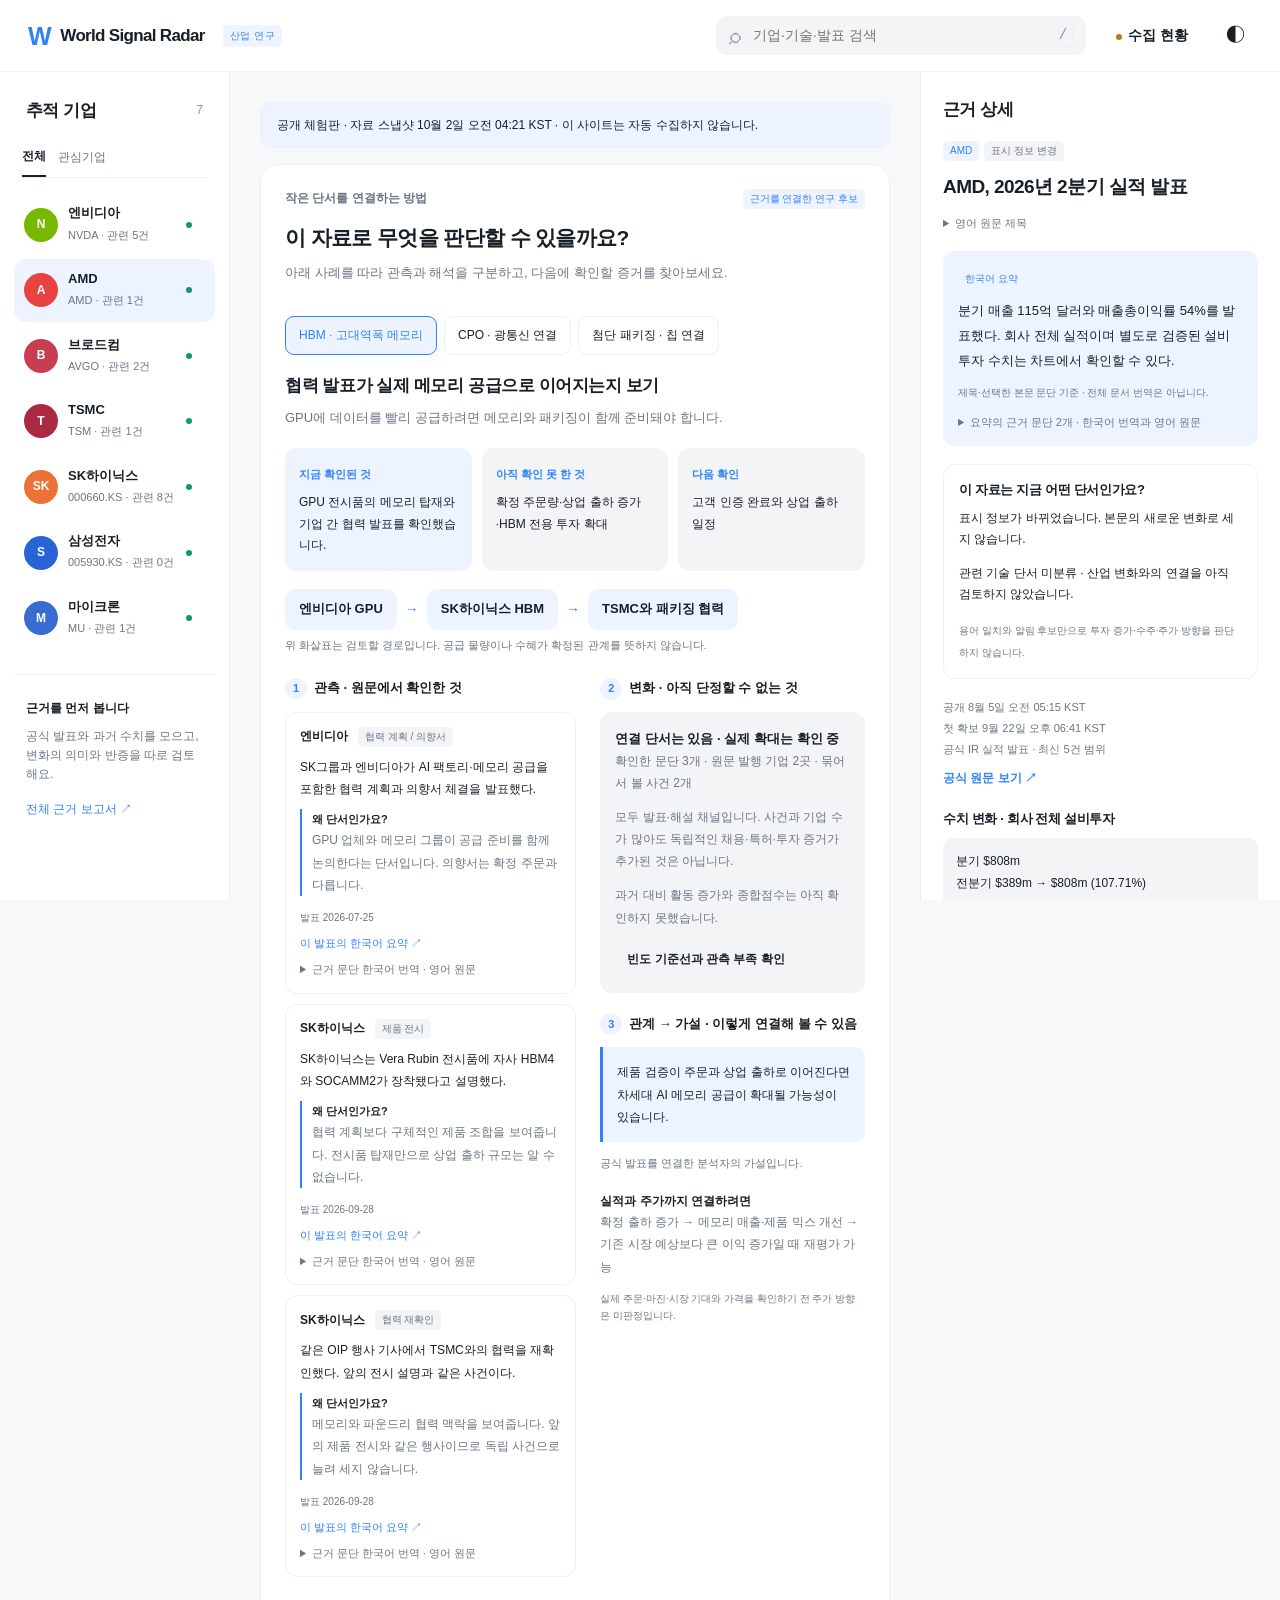
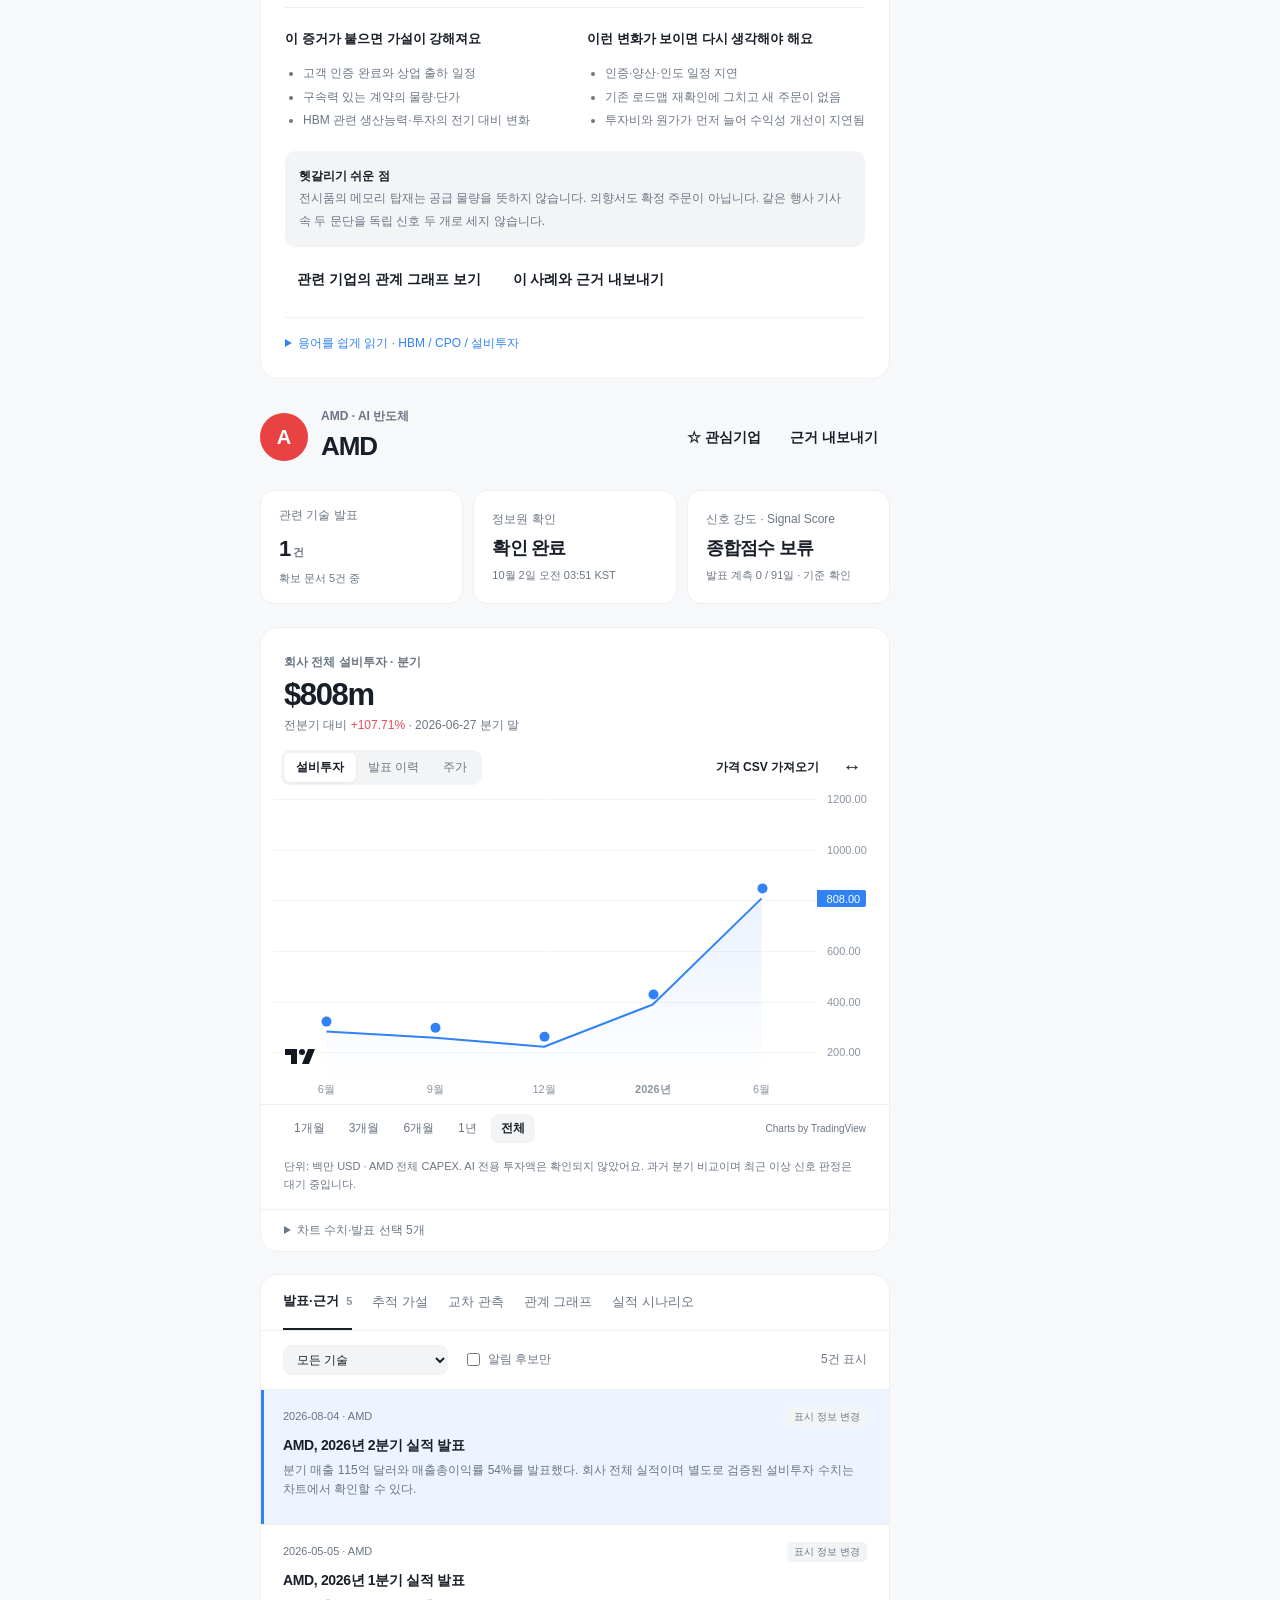
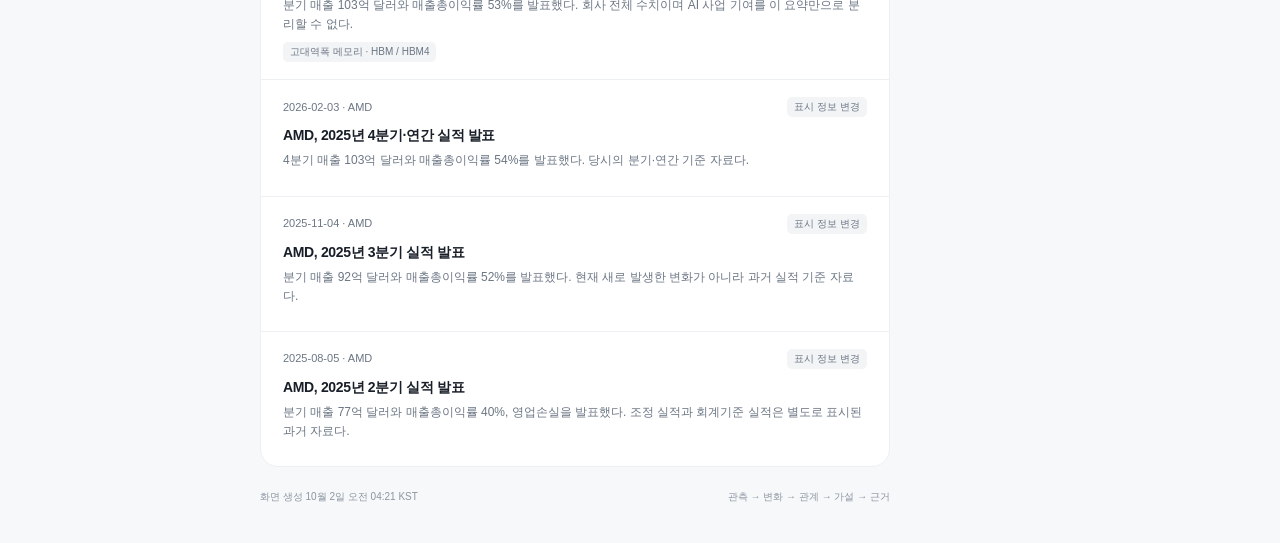
==== commit b1b10da5: "Publish readable signal judgments and Korean evidence translations" ====
--- a/public/index.html
+++ b/public/index.html
@@ -3,9 +3,9 @@
 <meta http-equiv="Content-Security-Policy" content="default-src 'none'; style-src 'self' 'unsafe-inline'; script-src 'self'; img-src 'self' data:; connect-src 'none'; base-uri 'none'; form-action 'none'">
 <meta name="color-scheme" content="light dark"><title>World Signal Radar · 차트 워크벤치</title>
 <link rel="icon" href="data:image/svg+xml,%3Csvg xmlns='http://www.w3.org/2000/svg' viewBox='0 0 40 40'%3E%3Crect width='40' height='40' rx='10' fill='%233182f6'/%3E%3Ctext x='20' y='28' text-anchor='middle' fill='white' font-size='25' font-family='Arial' font-weight='bold'%3EW%3C/text%3E%3C/svg%3E">
-<link rel="stylesheet" href="assets/radar.css?v=a28604b97ba5">
+<link rel="stylesheet" href="assets/radar.css?v=6c22fe551453">
 <script src="assets/vendor/lightweight-charts.standalone.production.js?v=e21cc5caa022" defer></script>
-<script src="assets/chart-data.js?v=9671ccfa928f" defer></script><script src="assets/reading-view.js?v=fd9f3cfaa790" defer></script><script src="assets/graph-view.js?v=606b87d3a368" defer></script><script src="assets/frequency-view.js?v=f010998b721e" defer></script><script src="assets/radar.js?v=a46ab0e45315" defer></script>
+<script src="assets/chart-data.js?v=9671ccfa928f" defer></script><script src="assets/reading-view.js?v=322345ca9b71" defer></script><script src="assets/graph-view.js?v=606b87d3a368" defer></script><script src="assets/frequency-view.js?v=f010998b721e" defer></script><script src="assets/radar.js?v=87cf95a28fcc" defer></script>
 </head><body><a class="skip-link" href="#main">본문 바로가기</a>
 <header class="app-header"><a class="logo" href="#">W<span>World Signal Radar</span></a><span class="lab-label">산업 연구</span>
 <label class="global-search"><span aria-hidden="true">⌕</span><input id="search" type="search" placeholder="기업·기술·발표 검색" aria-label="기업·기술·발표 검색"><kbd>/</kbd></label>
@@ -35,4 +35,4 @@
 <p id="import-error" class="form-error" role="alert"></p><button type="submit" class="primary">차트에 적용</button></form></dialog>
 <div id="toast" class="toast" role="status" hidden></div>
 <noscript><p>차트와 검색에는 JavaScript가 필요합니다. <a href="radar-report.html">전체 근거 보고서 보기</a></p><p>이건희 컬렉션, 영국박물관 ‘한국’ 전시로 유럽에 소개</p><p>삼성, 위치 확인 기능을 개선한 갤럭시 스마트태그3 공개</p><p>삼성, 생산성과 갤럭시 AI를 강화한 갤럭시 탭 S12 공개</p><p>마이크론, 2026 회계연도 4분기·연간 실적 발표</p><p>AI 데이터센터의 다음 과제: 전력과 냉각</p><p>삼성 계열사 6곳, AI 인프라 기업 헬릭스에 합산 10억 달러 투자 발표</p><p>세계 심장의 날: 손목에서 시작하는 일상 심장 관리</p><p>AST, 싱가포르에 AI 칩용 고성능 FC-BGA 기판 공장 개설</p><p>삼성 아트 스토어, A24 영화 장면 컬렉션 출시</p><p>엔비디아, 자사주 매입 승인 한도를 1,500억 달러 확대</p><p>삼성 TV 플러스, 크리에이터 채널 제공 국가 확대</p><p>엔비디아, AI 에이전트 안전 관리 플랫폼 공개</p><p>삼성·SK텔레콤·하나금융, 금융권 사설 5G 스마트오피스 구축</p><p>SK하이닉스, TSMC 행사에서 차세대 메모리와 협력 관계 소개</p><p>삼성, KT·SK텔레콤의 AI 무선접속망 사업 계약 발표</p><p>도쿄게임쇼에서 선보인 삼성의 무안경 3D 사이니지</p><p>삼성, 독일에 빌트인 가전 쇼룸 개설</p><p>SK하이닉스, ‘2026 글로벌 포럼’에서 AI 시대 기술 비전 공유</p><p>SK하이닉스, ‘2026 글로벌 포럼’에서 AI 시대 기술 비전 공유</p><p>SK하이닉스, ‘2026 글로벌 포럼’에서 AI 시대 기술 비전 공유</p><p>SK하이닉스, ‘2026 글로벌 포럼’에서 AI 시대 기술 비전 공유</p><p>SK하이닉스, ‘2026 글로벌 포럼’에서 AI 시대 기술 비전 공유</p><p>SK하이닉스, ‘2026 글로벌 포럼’에서 AI 시대 기술 비전 공유</p><p>SK하이닉스, ‘2026 글로벌 포럼’에서 AI 시대 기술 비전 공유</p><p>SK하이닉스, ‘2026 글로벌 포럼’에서 AI 시대 기술 비전 공유</p><p>SK하이닉스, ‘2026 글로벌 포럼’에서 AI 시대 기술 비전 공유</p><p>SK하이닉스, AI 인프라 서밋에서 기술 방향 소개</p><p>삼성, 더 많은 갤럭시 기기에 One UI 9 배포 시작</p><p>갤럭시 Z 카메라 개발자 인터뷰: 전문가 렌즈 느낌의 인물 영상</p><p>마이크론, 장기 연구 조직 책임자로 디어드리 핸퍼드 선임</p><p>마이크론, 차세대 서버용 512GB DDR5 모듈 시연</p><p>삼성·버라이즌, 가상화 네트워크에서 통신·센싱 통합 실험</p><p>엔비디아, 오류 내성 양자컴퓨팅용 CUDA-Q 확장</p><p>TSMC, 2026년 8월 매출 발표</p><p>엔비디아·팔란티어, 핵심 공급망을 위한 AI 협력</p><p>엔비디아, 호주 데이터센터 생태계와 AI 인프라 확장 협력</p><p>삼성·미스트랄 AI, 반도체 설계·제조 역량 강화 협력</p><p>폴더블 무게를 줄인 삼성의 설계 기술</p><p>SK하이닉스, 미래 포럼에서 AI 전환과 사업 방향 공유</p><p>삼성·ASML, 차세대 반도체 제조 협력 확대</p><p>ASML·TSMC, 하이 NA EUV용 대형 포토마스크 전환 추진</p><p>디자인 마이애미 서울에서 만난 삼성의 디자인 전시</p><p>삼성메디슨, 산부인과용 초음파 HERA Z10 출시</p><p>삼성, 냉장고·세탁 가전에 AI 중심 소프트웨어 업데이트</p><p>삼성 가전, IFA 혁신상 수상</p><p>게임스컴에서 선보인 삼성 오디세이의 게임 경험</p><p>제너레이션17 청년 리더: 소미야 다브리왈의 이야기</p><p>삼성, 평면 디자인을 적용한 새 세탁기 전시</p><p>AI의 병목: 연산량만큼 중요한 데이터 이동</p><p>삼성의 아프리카 디지털 혁신 인재 지원 이야기</p><p>삼성, 고효율·대용량 비스포크 AI 세탁기 공개</p><p>브로드컴, 2026 회계연도 3분기 실적과 배당 발표</p><p>삼성, ‘디자인은 사랑의 행위’ 전시 개막</p><p>갤럭시 Z 카메라 개발자 인터뷰: 원하는 인물을 따라가는 팬캠</p><p>삼성, 14인치 갤럭시 북6 제품군 확대</p><p>엔비디아·미디어텍, 엣지부터 클라우드까지 AI 플랫폼 협력 확대</p><p>삼성, 게임스컴에서 플레이갤럭시 컵 결승 개최</p><p>VMware Private AI Cloud, 기업용 AI 운영 플랫폼 공개</p><p>VMware AI Factory, 기업 AI 구축·운영 기반 공개</p><p>VMware Cloud Foundation, 주요 AI 모델의 기업 내부 운영 지원</p><p>브로드컴, Spring 보안과 Java·Python·Node.js 지원 확대</p><p>VMware Tanzu Platform, 기업 AI용 데이터 기반 강화</p><p>브로드컴, AI 에이전트의 보안·신원·관측 기능 통합</p><p>AgentMinder, 기업 AI 에이전트의 권한·실행 통제 지원</p><p>더 빠른 GPU만으로는 충분하지 않은 AI 인프라</p><p>엔비디아, 투자자 대상 행사 안내</p><p>삼성, 갤럭시 S26 FE 공개</p><p>삼성, 게임스컴에서 차세대 오디세이 모니터 공개</p><p>갤럭시 Z 플립8: 펼치지 않고 사용하는 플렉스윈도</p><p>AWS·엔비디아, GPU 200만 개 추가 배치 계획 발표</p><p>엔비디아, 2027 회계연도 2분기 실적 발표</p><p>마이크론, 9월 30일 회계연도 4분기 실적 설명회 안내</p><p>삼성, USB4 휴대용 SSD P9·P7 공개</p><p>마이크론, 혁신·성장 강화를 위한 경영진 인사 발표</p><p>SK하이닉스, 델 행사에서 AI 인프라용 메모리 소개</p><p>삼성, 유럽 소비자의 갤럭시 Z 초기 평가 소개</p><p>엔비디아, 입문형 엣지 AI용 젯슨 오린 나노2 공개</p><p>삼성 디자인 마이애미 서울 전시 초청</p><p>삼성, 게임스컴에서 PC·콘솔·모바일 게임 제품 전시 예고</p><p>새 갤럭시 Z 폴드8로 데이터를 옮기는 방법</p><p>하이브리드 본딩: 반도체 성능을 높이는 연결 기술</p><p>마이크론, 보이시에 반도체 인력 교육센터 개설</p><p>엔비디아, 에이전트 AI용 Groq 3 LPX 본격 생산 발표</p><p>스페이스XAI, 에이전트 AI용 엔비디아 Vera CPU 도입 계획</p><p>갤럭시 버즈4 프로, 오디오 분야 수상</p><p>삼성, 2026년 90조~110조 원 규모 주주환원 계획 승인 발표</p><p>삼성, IDEA·레드닷 디자인상 수상</p><p>삼성 헬스, AI를 통한 건강관리 연결 경험 소개</p><p>마이크론, 장기 메모리·AI 연구 허브 설립 발표</p><p>갤럭시 8월 행사 초청</p><p>삼성, 이중 환기 기술 적용 전자레인지 공개</p><p>SK하이닉스, AI 시스템의 광통신 로드맵 연구 소개</p><p>삼성 AI 어시스턴트, 교사의 수업 준비 지원 소개</p><p>삼성, 한국에 냉난방·환기 장비 생산라인 구축 계획</p><p>삼성의 제빙 기술 안내</p><p>새 폴더블의 보증·관리 메뉴 안내</p><p>삼성 아트 스토어, 빈 미술사박물관 작품 제공</p><p>AI 컴퓨팅 변화: 데이터 위치와 이동의 중요성</p><p>엔비디아, 오하이오 AI 연산 캠퍼스의 기반시설 신용 지원 발표</p><p>삼성, 콜 오브 듀티 신작과 제휴</p><p>VMware Explore 2026, 프라이빗 AI 클라우드 교육·기술 행사 안내</p><p>삼성 리서치, 생체신호를 해석하는 건강 기반모델 연구 소개</p><p>마이크론 벤처스, AI 투자용 2억5,000만 달러 펀드 출범</p><p>삼성 TV 플러스, KCON LA 생중계 안내</p><p>갤럭시 신형 폴더블로 담은 런던</p><p>삼성 AMS, 교실 공용 디스플레이의 개인 작업공간 소개</p><p>삼성, 쇼팽 야상곡을 One UI 9 벨소리로 제공</p><p>소니·TSMC, 차세대 이미지센서 합작사 설립 계약</p><p>TSMC 이사회 결의사항 발표</p><p>엔비디아·금융사들, AI 연산 인프라 금융 플랫폼 추진</p><p>TSMC, 2026년 7월 매출 발표</p><p>AI 데이터센터 내부에서는 무엇이 달라지는가</p><p>vDefend·Avi, 기업 클라우드 보안과 운영 기능 강화</p><p>AMD, 2026년 2분기 실적 발표</p><p>브로드컴, 9월 2일 3분기 실적 발표 예정</p><p>엔비디아, 2027 회계연도 2분기 실적 설명회 일정 안내</p><p>엔비디아·세이프 슈퍼인텔리전스, 장기 파트너십 발표</p><p>엔비디아, 물리·공학 AI용 에이전트 도구 확장</p><p>SK그룹·엔비디아, AI 팩토리·차세대 메모리 협력 확대</p><p>네이버·엔비디아·브룩필드, 한국 AI 팩토리 인프라 확장 추진</p><p>엔비디아·KAIST, 한국 AI 혁신을 위한 공동 연구소 추진</p><p>마이크론, 자동차 고객·생태계 파트너와 전략적 협약 체결</p><p>TSMC, 2026년 2분기 실적과 주당이익 발표</p><p>스탠다드차타드, 브로드컴과 글로벌 은행 인프라 협력</p><p>마이크론, 투자자 행사 참가 안내</p><p>TSMC, 2026년 6월 매출 발표</p><p>마이크론, 미국 투자 확대와 뉴욕 공장 공사 진척 발표</p><p>OpenAI·브로드컴, LLM 추론에 맞춘 Jalapeño 프로세서 공개</p><p>브로드컴, 채권 현금 매입 한도를 30억 달러로 확대</p><p>브로드컴, 기존 채권 현금 매입의 가격 조건 발표</p><p>브로드컴, 기존 채권의 현금 매입 제안 시작</p><p>TSMC, 2026년 5월 매출 발표</p><p>브로드컴 조사, AI 추론의 프라이빗 클라우드 이동 소개</p><p>브로드컴·Apollo·Blackstone, AI 연산 인프라 투자 플랫폼 설립</p><p>브로드컴, AI 보안 위협에 대응하는 Spring·Java 지원 확대</p><p>TSMC, 정기 주주총회 결의사항 발표</p><p>브로드컴, 2026 회계연도 2분기 실적과 배당 발표</p><p>브로드컴, AI 엣지용 광대역·Wi-Fi 8 제품군 확대</p><p>브로드컴·삼성전자, 5G·Wi-Fi 8 통합 고정형 무선 플랫폼 공개</p><p>브로드컴, 차세대 공유기용 Wi-Fi 8 통합 SoC 공개</p><p>브로드컴, 50G PON 기반 AI 엣지 제품군 공개</p><p>LSEG, 브로드컴과 인프라 현대화 협력 갱신</p><p>AMD, 2026년 1분기 실적 발표</p><p>VMware Cloud Foundation 9.1, 기업 AI 운영 지원 강화</p><p>브로드컴, 6월 3일 2분기 실적 발표 예정</p><p>브로드컴, 보급형 10G PON·Wi-Fi 8 솔루션 공개</p><p>브로드컴·Google Cloud, 네트워크 관측 협력 확대</p><p>Tanzu Platform Agent Foundations, 기업 AI 에이전트 기반 공개</p><p>브로드컴·Meta, 맞춤형 AI 가속기 MTIA 협력 확대</p><p>Arcot Smart Ruleset, 결제 인증 위험 관리 기능 공개</p><p>브로드컴, 최고재무책임자 교체 계획 발표</p><p>Symantec CBX, 인력이 부족한 보안 운영팀 지원</p><p>브로드컴, 네트워크 전송 중 양자내성 암호화 솔루션 발표</p><p>VMware Explore, 2026 프라이빗 클라우드 행사 일정 공개</p><p>브로드컴, OFC 2026에서 CPO·광통신 제품군 전시 예고</p><p>브로드컴, Tomahawk 6 스위치의 양산 규모 출하 발표</p><p>브로드컴, 1.6T 광학 모듈용 400G/lane DSP 공급 발표</p><p>브로드컴, 2026 회계연도 1분기 실적과 배당 발표</p><p>VMware Telco Cloud Platform 9, 통신사 인프라 효율 지원</p><p>브로드컴, 3.5D 적층 기술 적용한 2nm 맞춤형 SoC 출하 시작</p><p>브로드컴, 대규모 MIMO용 6G 디지털 프런트엔드 SoC 공개</p><p>AMD, 2025년 4분기·연간 실적 발표</p><p>브로드컴, 기업용 Wi-Fi 8 액세스 포인트·스위치 공개</p><p>브로드컴, 3월 4일 1분기 실적 발표 예정</p><p>브로드컴, 가정용 Wi-Fi 8 통합 플랫폼 공개</p><p>AMD, 2025년 3분기 실적 발표</p><p>AMD, 2025년 2분기 실적 발표</p></noscript>
-<script id="radar-data" type="application/json">{"schema_version":1,"created_at":"2026-10-01T18:55:28.654827+00:00","companies":[{"name":"NVIDIA","ticker":"NVDA","source_id":"nvidia-news","color":"#76b900","initials":"N","quality":"ok","health":{"company":"NVIDIA","status":"ok","items":20,"title_only":0,"future":0,"invalid":0,"detail_failed":0,"excerpt_only":false,"oldest_published_at":"2026-07-23T23:00:00+00:00","window_overlap":true,"cohort":"v1","format":"rss","listing_limit":20,"mode":"monitoring","checked_at":"2026-10-01T18:46:42.398221+00:00"},"checked_at":"2026-10-01T18:46:42.398221+00:00","document_count":20,"related_count":5,"price":null},{"name":"AMD","ticker":"AMD","source_id":"amd-ir","color":"#e84342","initials":"A","quality":"ok","health":{"company":"AMD","status":"ok","items":5,"title_only":0,"excerpt_only":false,"oldest_published_at":"2025-08-05T20:15:00+00:00","window_overlap":true,"cohort":"earnings-scope-5:amd-html-v1","checked_at":"2026-10-01T18:51:21.194916+00:00","format":"amd_earnings","listing_limit":5,"mode":"monitoring","deferred":0,"detail_failed":0,"invalid_dates":0,"errors":[],"error":null},"checked_at":"2026-10-01T18:51:21.194916+00:00","document_count":5,"related_count":1,"price":null},{"name":"Broadcom","ticker":"AVGO","source_id":"broadcom-ir-news","color":"#c83d50","initials":"B","quality":"ok","health":{"company":"Broadcom","status":"ok","items":47,"title_only":0,"future":0,"invalid":0,"detail_failed":0,"excerpt_only":false,"oldest_published_at":"2026-01-06T00:00:00+00:00","window_overlap":true,"cohort":"financial-news-html-v1","format":"broadcom_listing","listing_limit":50,"mode":"monitoring","checked_at":"2026-10-01T18:46:42.398221+00:00"},"checked_at":"2026-10-01T18:46:42.398221+00:00","document_count":47,"related_count":2,"price":null},{"name":"TSMC","ticker":"TSM","source_id":"tsmc-news","color":"#ac2942","initials":"T","quality":"ok","health":{"company":"TSMC","status":"ok","items":9,"title_only":0,"future":0,"invalid":0,"detail_failed":0,"excerpt_only":false,"oldest_published_at":"2026-06-04T12:00:00+00:00","window_overlap":true,"cohort":"latest-news-html-v1","format":"html_listing","listing_limit":20,"mode":"monitoring","checked_at":"2026-10-01T18:46:42.398221+00:00"},"checked_at":"2026-10-01T18:46:42.398221+00:00","document_count":9,"related_count":1,"price":null},{"name":"SK hynix","ticker":"000660.KS","source_id":"sk-news","color":"#ec7137","initials":"SK","quality":"ok","health":{"company":"SK hynix","status":"ok","items":10,"title_only":0,"future":0,"invalid":0,"detail_failed":0,"excerpt_only":false,"oldest_published_at":"2026-08-17T23:59:58+00:00","window_overlap":true,"cohort":"tech-and-ai-v1","format":"rss","listing_limit":10,"mode":"monitoring","checked_at":"2026-10-01T18:46:42.398221+00:00"},"checked_at":"2026-10-01T18:46:42.398221+00:00","document_count":20,"related_count":8,"price":null},{"name":"Samsung Electronics","ticker":"005930.KS","source_id":"samsung-news","color":"#2864d8","initials":"S","quality":"ok","health":{"company":"Samsung Electronics","status":"ok","items":50,"title_only":0,"future":0,"invalid":0,"detail_failed":0,"excerpt_only":false,"oldest_published_at":"2026-08-17T08:00:00+00:00","window_overlap":true,"cohort":"v1","format":"rss","listing_limit":50,"mode":"monitoring","checked_at":"2026-10-01T18:46:42.398221+00:00"},"checked_at":"2026-10-01T18:46:42.398221+00:00","document_count":55,"related_count":0,"price":null},{"name":"Micron","ticker":"MU","source_id":"micron-ir-news","color":"#386cd1","initials":"M","quality":"ok","health":{"company":"Micron","status":"ok","items":10,"title_only":0,"future":0,"invalid":0,"detail_failed":0,"excerpt_only":false,"oldest_published_at":"2026-07-15T20:01:00+00:00","window_overlap":true,"cohort":"pressrelease-html-v1","format":"rss","listing_limit":10,"mode":"monitoring","checked_at":"2026-10-01T18:46:42.398221+00:00"},"checked_at":"2026-10-01T18:46:42.398221+00:00","document_count":11,"related_count":1,"price":null}],"documents":[{"id":"954d357b-a341-453e-aafd-77d9680722bf","company":"Samsung Electronics","ticker":"005930.KS","source_id":"samsung-news","title":"Lee Kun-Hee Collection Expands to Europe With Opening of ‘Korea’ Exhibition at the British Museum","url":"https://news.samsung.com/global/lee-kun-hee-collection-expands-to-europe-with-opening-of-korea-exhibition-at-the-british-museum","published_at":"2026-10-01T10:00:00+00:00","publication_precision":"publisher_timestamp","published_raw":"Thu, 01 Oct 2026 10:00:00 +0000","recorded_at":"2026-10-01T14:12:46.740193+00:00","first_seen_at":"2026-10-01T14:12:46.740193+00:00","kind":"baseline","themes":[],"spans":[{"id":"9152508d-2583-4b4e-b182-84738d2c346d","locator":"RSS item 1 / content paragraph 1","quote":"Samsung Electronics, in partnership with the British Museum, hosted a gala event on Sept. 30 at the museum to commemorate the opening of “Korea” exhibition, a major showcasing of works from the late Samsung Chairman Lee Kun-Hee’s renowned art collection."},{"id":"d08bdcd9-3173-4ee9-bdc1-777abdd6ed96","locator":"RSS item 1 / content paragraph 2","quote":"Following successful exhibitions in Washington D.C. and Chicago, it marks the European stop of the collection’s international tour. It is also the first major special presentation of Korean art at the British Museum in more than 40 years. The exhibition runs from Oct. 1, 2026 to Jan. 31, 2027, and is being held at the Joseph Hotung Great Court Gallery."},{"id":"77e90e16-e083-46f9-9c71-ff99ec151906","locator":"RSS item 1 / content paragraph 3","quote":"“Korea,” spanning over two millennia, connect the history of Korean art in a unified narrative to reveal how Korea’s unique aesthetic values and artistic achievements have continued to be built upon and reinterpreted over many generations."},{"id":"aaf5710c-d194-4d7d-a08b-885f577724f7","locator":"RSS item 1 / content paragraph 4","quote":"The exhibition, drawn from over 23,000 artworks from the National Bequest of the Lee Kun-Hee Collection in 2021, is organised by the British Museum, the National Museum of Korea, and the National Museum of Modern and Contemporary Art, Korea."}],"quote":"Samsung Electronics, in partnership with the British Museum, hosted a gala event on Sept. 30 at the museum to commemorate the opening of “Korea” exhibition, a major showcasing of works from the late Samsung Chairman Lee Kun-Hee’s renowned art collection.","raw_hash":"883985568e24fb87e821faabdaa547545917207f52dcd5259869ea9ff30cc323","diff":"","scope":"공식 RSS 본문","alert":false,"new_this_run":false,"quality":"ok","price_direction":"undetermined","impact":{"rubric_version":"equity-impact-v1","version_id":"954d357b-a341-453e-aafd-77d9680722bf","url":"https://news.samsung.com/global/lee-kun-hee-collection-expands-to-europe-with-opening-of-korea-exhibition-at-the-british-museum","published_at":"2026-10-01T10:00:00+00:00","source_company":"Samsung Electronics","review_state":"needs_review","rule_id":null,"evidence_refs":[],"matched_anchors":[],"price_direction":"undetermined","price_reason":"발표 전 시장 예상치와 당시 주가 반영 정도가 없어 실제 주가 방향·크기는 판정하지 않음.","cases":[],"missing_for_price":["발표 전 컨센서스","발표 전후 주가와 시장 대비 수익률","실제 재무 기여"]},"market_reactions":[],"ko":{"status":"reviewed","title":"이건희 컬렉션, 영국박물관 ‘한국’ 전시로 유럽에 소개","summary":"삼성전자는 영국박물관과 함께 이건희 미술품 컬렉션의 ‘한국’ 전시 개막을 기념하는 행사를 열었다.","scope":"selected_paragraphs","method":"analyst_review","reviewed_at":"2026-10-01T16:56:45.133492+00:00","version_id":"954d357b-a341-453e-aafd-77d9680722bf","raw_hash":"883985568e24fb87e821faabdaa547545917207f52dcd5259869ea9ff30cc323","evidence":[{"span_id":"9152508d-2583-4b4e-b182-84738d2c346d","quote":"Samsung Electronics, in partnership with the British Museum, hosted a gala event on Sept. 30 at the museum to commemorate the opening of “Korea” exhibition, a major showcasing of works from the late Samsung Chairman Lee Kun-Hee’s renowned art collection.","locator":"RSS item 1 / content paragraph 1"},{"span_id":"d08bdcd9-3173-4ee9-bdc1-777abdd6ed96","quote":"Following successful exhibitions in Washington D.C. and Chicago, it marks the European stop of the collection’s international tour. It is also the first major special presentation of Korean art at the British Museum in more than 40 years. The exhibition runs from Oct. 1, 2026 to Jan. 31, 2027, and is being held at the Joseph Hotung Great Court Gallery.","locator":"RSS item 1 / content paragraph 2"}]}},{"id":"24d0d3cb-06ea-4102-9cad-ebd752783545","company":"Samsung Electronics","ticker":"005930.KS","source_id":"samsung-news","title":"Samsung Galaxy SmartTag3 Makes It Easier To Keep Track of What Matters","url":"https://news.samsung.com/global/samsung-galaxy-smarttag3-makes-it-easier-to-keep-track-of-what-matters","published_at":"2026-09-30T21:00:00+00:00","publication_precision":"publisher_timestamp","published_raw":"Wed, 30 Sep 2026 21:00:00 +0000","recorded_at":"2026-10-01T09:38:42.040994+00:00","first_seen_at":"2026-10-01T09:38:42.040994+00:00","kind":"baseline","themes":[],"spans":[{"id":"ed000bd5-6c93-4161-b6e9-9e1ff7a09097","locator":"RSS item 2 / content paragraph 1","quote":"Samsung Electronics today announced the new Galaxy SmartTag3, a compact tracker that combines a smaller, lighter design with longer-range finding, cross-OS support, faster location updates through the Galaxy Find Network and expanded proactive alerts. 1"},{"id":"1795c705-e6c5-4711-9c7a-1388a5292303","locator":"RSS item 2 / content paragraph 2","quote":"“People want simpler and more convenient ways to keep track of belongings and pets for greater peace of mind, and Galaxy SmartTag3 was designed around those everyday needs,” said Jay Kim, Executive Vice President and Head of Customer Experience Office, Mobile eXperience (MX) Business at Samsung Electronics. “Powered by the vast Galaxy Find Network, it delivers our most capable Galaxy SmartTag experience yet.”"},{"id":"0882e822-949a-4862-b356-e3d2234494c4","locator":"RSS item 2 / content paragraph 4","quote":"Galaxy SmartTag3 introduces a compact design that is approximately 35% smaller by volume and 33% lighter than the previous generation, 2 making it easier to attach to keys, smaller bags, luggage, or a pet collar. 3 Its rounded form is finished with an aluminum-decorated button for a refined, durable feel, while new official accessories including a Silicone Case with a keyring and a Loop Case offer even more flexibility. 4"},{"id":"e0acc64e-9154-4afd-a611-8ed11178c6ff","locator":"RSS item 2 / content paragraph 5","quote":"For the first time in the Galaxy SmartTag lineup, Galaxy SmartTag3 also brings cross-OS compatibility for Galaxy and iOS devices, making it easier for families and groups to access core finding and sharing features across platforms. Through SmartThings Find, users can check and share a tag’s location and use Search Nearby across supported devices. 5 This is especially useful when a friend or family member borrows a suitcase for a trip, allowing them to check its location and use supported finding features from their own Galaxy or iOS device."}],"quote":"Samsung Electronics today announced the new Galaxy SmartTag3, a compact tracker that combines a smaller, lighter design with longer-range finding, cross-OS support, faster location updates through the Galaxy Find Network and expanded proactive alerts. 1","raw_hash":"8fdd55dea8e1eb03d8f1ff66d0227c7d95395bae50e1f1a1b570fc00a0fe0122","diff":"","scope":"공식 RSS 본문","alert":false,"new_this_run":false,"quality":"ok","price_direction":"undetermined","impact":{"rubric_version":"equity-impact-v1","version_id":"24d0d3cb-06ea-4102-9cad-ebd752783545","url":"https://news.samsung.com/global/samsung-galaxy-smarttag3-makes-it-easier-to-keep-track-of-what-matters","published_at":"2026-09-30T21:00:00+00:00","source_company":"Samsung Electronics","review_state":"needs_review","rule_id":null,"evidence_refs":[],"matched_anchors":[],"price_direction":"undetermined","price_reason":"발표 전 시장 예상치와 당시 주가 반영 정도가 없어 실제 주가 방향·크기는 판정하지 않음.","cases":[],"missing_for_price":["발표 전 컨센서스","발표 전후 주가와 시장 대비 수익률","실제 재무 기여"]},"market_reactions":[],"ko":{"status":"reviewed","title":"삼성, 위치 확인 기능을 개선한 갤럭시 스마트태그3 공개","summary":"더 작고 가벼운 디자인, 더 넓은 탐색 범위, 운영체제 간 지원과 위치 갱신 기능을 갖춘 위치 추적기를 발표했다.","scope":"selected_paragraphs","method":"analyst_review","reviewed_at":"2026-10-01T16:56:45.133492+00:00","version_id":"24d0d3cb-06ea-4102-9cad-ebd752783545","raw_hash":"8fdd55dea8e1eb03d8f1ff66d0227c7d95395bae50e1f1a1b570fc00a0fe0122","evidence":[{"span_id":"ed000bd5-6c93-4161-b6e9-9e1ff7a09097","quote":"Samsung Electronics today announced the new Galaxy SmartTag3, a compact tracker that combines a smaller, lighter design with longer-range finding, cross-OS support, faster location updates through the Galaxy Find Network and expanded proactive alerts. 1","locator":"RSS item 2 / content paragraph 1"},{"span_id":"1795c705-e6c5-4711-9c7a-1388a5292303","quote":"“People want simpler and more convenient ways to keep track of belongings and pets for greater peace of mind, and Galaxy SmartTag3 was designed around those everyday needs,” said Jay Kim, Executive Vice President and Head of Customer Experience Office, Mobile eXperience (MX) Business at Samsung Electronics. “Powered by the vast Galaxy Find Network, it delivers our most capable Galaxy SmartTag experience yet.”","locator":"RSS item 2 / content paragraph 2"}]}},{"id":"c084f0fd-d2fb-47bc-a12d-100c2282b4bb","company":"Samsung Electronics","ticker":"005930.KS","source_id":"samsung-news","title":"Samsung Introduces Galaxy Tab S12 Series: The Ultimate Productivity Powerhouse Built for Growth","url":"https://news.samsung.com/global/samsung-introduces-galaxy-tab-s12-series-the-ultimate-productivity-powerhouse-built-for-growth","published_at":"2026-09-30T21:00:00+00:00","publication_precision":"publisher_timestamp","published_raw":"Wed, 30 Sep 2026 21:00:00 +0000","recorded_at":"2026-10-01T09:38:43.959304+00:00","first_seen_at":"2026-10-01T09:38:43.959304+00:00","kind":"baseline","themes":[],"spans":[{"id":"821ca901-5a05-47d3-be61-10493835b9d4","locator":"RSS item 3 / content paragraph 1","quote":"Samsung Electronics today unveiled the Galaxy Tab S12 series — Galaxy Tab S12 Ultra and Tab S12+ — delivering Samsung’s most capable and versatile tablet experience yet. Packing breakthrough performance, long-lasting battery life, and the latest Galaxy AI 1 into Galaxy Tab’s signature ultra-thin design, the new lineup turns complex workflows into effortless, everyday achievements whether it’s mastering skills, pursuing career goals, or exploring creative passions."},{"id":"90fb1608-a653-4f88-b1e8-246474849bc7","locator":"RSS item 3 / content paragraph 2","quote":"Galaxy Tab S12 Ultra and Tab S12+ feature immersive displays and come bundled with the ergonomically designed S Pen for effortless note-taking and precise editing. With easy access to professional-grade apps and versatile accessories, users can pursue their passions and progress toward their goals with ease. Combining portability with professional-grade power, the Galaxy Tab S12 series gives users instant access to powerful capabilities whenever inspiration strikes."},{"id":"6dcff0c6-e349-42bf-af30-037a618387e9","locator":"RSS item 3 / content paragraph 3","quote":"“The Galaxy Tab S12 series is designed for people who are constantly exploring new ideas, developing new skills, and bringing their ambitions to life,” said Jay Kim, Executive Vice President and Head of Customer Experience Office, Mobile eXperience (MX) Business at Samsung Electronics. “Built with industry-leading hardware, the Galaxy Tab S12 series pairs an expansive screen with the power of Galaxy AI — removing friction from complex tasks so users can stay focused on achieving impactful results.”"},{"id":"67043636-c743-45fb-804a-a1f69bf7b85b","locator":"RSS item 3 / content paragraph 4","quote":"Peak Performance in an Ultra-Thin Design"}],"quote":"Samsung Electronics today unveiled the Galaxy Tab S12 series — Galaxy Tab S12 Ultra and Tab S12+ — delivering Samsung’s most capable and versatile tablet experience yet. Packing breakthrough performance, long-lasting battery life, and the latest Galaxy AI 1 into Galaxy Tab’s signature ultra-thin design, the new lineup turns complex workflows into effortless, everyday achievements whether it’s mastering skills, pursuing career goals, or exploring creative passions.","raw_hash":"6a89d873d1cd9ccfb3bb6aa9ff5721592b7c18960f679b8ca77e726eb59266e2","diff":"","scope":"공식 RSS 본문","alert":false,"new_this_run":false,"quality":"ok","price_direction":"undetermined","impact":{"rubric_version":"equity-impact-v1","version_id":"c084f0fd-d2fb-47bc-a12d-100c2282b4bb","url":"https://news.samsung.com/global/samsung-introduces-galaxy-tab-s12-series-the-ultimate-productivity-powerhouse-built-for-growth","published_at":"2026-09-30T21:00:00+00:00","source_company":"Samsung Electronics","review_state":"needs_review","rule_id":null,"evidence_refs":[],"matched_anchors":[],"price_direction":"undetermined","price_reason":"발표 전 시장 예상치와 당시 주가 반영 정도가 없어 실제 주가 방향·크기는 판정하지 않음.","cases":[],"missing_for_price":["발표 전 컨센서스","발표 전후 주가와 시장 대비 수익률","실제 재무 기여"]},"market_reactions":[],"ko":{"status":"reviewed","title":"삼성, 생산성과 갤럭시 AI를 강화한 갤럭시 탭 S12 공개","summary":"탭 S12 울트라와 S12+를 공개하며 성능, 배터리 지속 시간과 갤럭시 AI 기능을 소개했다.","scope":"selected_paragraphs","method":"analyst_review","reviewed_at":"2026-10-01T16:56:45.133492+00:00","version_id":"c084f0fd-d2fb-47bc-a12d-100c2282b4bb","raw_hash":"6a89d873d1cd9ccfb3bb6aa9ff5721592b7c18960f679b8ca77e726eb59266e2","evidence":[{"span_id":"821ca901-5a05-47d3-be61-10493835b9d4","quote":"Samsung Electronics today unveiled the Galaxy Tab S12 series — Galaxy Tab S12 Ultra and Tab S12+ — delivering Samsung’s most capable and versatile tablet experience yet. Packing breakthrough performance, long-lasting battery life, and the latest Galaxy AI 1 into Galaxy Tab’s signature ultra-thin design, the new lineup turns complex workflows into effortless, everyday achievements whether it’s mastering skills, pursuing career goals, or exploring creative passions.","locator":"RSS item 3 / content paragraph 1"},{"span_id":"90fb1608-a653-4f88-b1e8-246474849bc7","quote":"Galaxy Tab S12 Ultra and Tab S12+ feature immersive displays and come bundled with the ergonomically designed S Pen for effortless note-taking and precise editing. With easy access to professional-grade apps and versatile accessories, users can pursue their passions and progress toward their goals with ease. Combining portability with professional-grade power, the Galaxy Tab S12 series gives users instant access to powerful capabilities whenever inspiration strikes.","locator":"RSS item 3 / content paragraph 2"}]}},{"id":"099a1d2e-664c-4b87-b36c-94102a4c06b0","company":"Micron","ticker":"MU","source_id":"micron-ir-news","title":"Micron Technology, Inc. Reports Record Fiscal Fourth-Quarter and Full-Year 2026 Results","url":"https://investors.micron.com/news/press-release/2026/Micron-Technology-Inc--Reports-Record-Fiscal-Fourth-Quarter-and-Full-Year-2026-Results/default.aspx","published_at":"2026-09-30T20:01:00+00:00","publication_precision":"publisher_timestamp","published_raw":"Wed, 30 Sep 2026 16:01:00 -0400","recorded_at":"2026-10-01T09:41:05.146735+00:00","first_seen_at":"2026-10-01T09:41:05.146735+00:00","kind":"baseline","themes":[],"spans":[{"id":"5dfc619b-585e-4a51-b16d-9bb797473942","locator":"official article body / paragraph 1","quote":"BOISE, Idaho, Sept. 30, 2026 (GLOBE NEWSWIRE) -- Micron Technology, Inc. (Nasdaq: MU) today announced results for its fourth quarter and full year of fiscal 2026, which ended September 3, 2026."},{"id":"b97237e9-0a93-463f-8ad7-62b6f96080ac","locator":"official article body / paragraph 3","quote":"Revenue of $54.23 billion versus $41.46 billion for the prior quarter and $11.32 billion for the same period last year GAAP net income of $37.70 billion, or $32.87 per diluted share Non-GAAP net income of $38.40 billion, or $33.42 per diluted share Operating cash flow of $43.97 billion versus $25.39 billion for the prior quarter and $5.73 billion for the same period last year"},{"id":"8da4a3ec-95c8-4af2-a81f-fb0ff9486d7f","locator":"official article body / paragraph 4","quote":"Revenue of $54.23 billion versus $41.46 billion for the prior quarter and $11.32 billion for the same period last year"},{"id":"f4db8f96-5d42-404e-becb-3b3beecc5522","locator":"official article body / paragraph 5","quote":"GAAP net income of $37.70 billion, or $32.87 per diluted share"}],"quote":"BOISE, Idaho, Sept. 30, 2026 (GLOBE NEWSWIRE) -- Micron Technology, Inc. (Nasdaq: MU) today announced results for its fourth quarter and full year of fiscal 2026, which ended September 3, 2026.","raw_hash":"4a4e63caf2f74b2712302aab8690d7dfa0e7b75f647b7b85e913aa206fc193ca","diff":"","scope":"공식 기사 본문","alert":false,"new_this_run":false,"quality":"ok","price_direction":"undetermined","impact":{"rubric_version":"equity-impact-v1","version_id":"099a1d2e-664c-4b87-b36c-94102a4c06b0","url":"https://investors.micron.com/news/press-release/2026/Micron-Technology-Inc--Reports-Record-Fiscal-Fourth-Quarter-and-Full-Year-2026-Results/default.aspx","published_at":"2026-09-30T20:01:00+00:00","source_company":"Micron","review_state":"needs_review","rule_id":null,"evidence_refs":[],"matched_anchors":[],"price_direction":"undetermined","price_reason":"발표 전 시장 예상치와 당시 주가 반영 정도가 없어 실제 주가 방향·크기는 판정하지 않음.","cases":[],"missing_for_price":["발표 전 컨센서스","발표 전후 주가와 시장 대비 수익률","실제 재무 기여"]},"market_reactions":[],"ko":{"status":"reviewed","title":"마이크론, 2026 회계연도 4분기·연간 실적 발표","summary":"2026년 9월 3일 종료된 회계연도의 4분기와 연간 실적을 발표했다. 이 요약 문단만으로 HBM 매출 기여를 구분할 수는 없다.","scope":"selected_paragraphs","method":"analyst_review","reviewed_at":"2026-10-01T16:56:45.133492+00:00","version_id":"099a1d2e-664c-4b87-b36c-94102a4c06b0","raw_hash":"4a4e63caf2f74b2712302aab8690d7dfa0e7b75f647b7b85e913aa206fc193ca","evidence":[{"span_id":"5dfc619b-585e-4a51-b16d-9bb797473942","quote":"BOISE, Idaho, Sept. 30, 2026 (GLOBE NEWSWIRE) -- Micron Technology, Inc. (Nasdaq: MU) today announced results for its fourth quarter and full year of fiscal 2026, which ended September 3, 2026.","locator":"official article body / paragraph 1"},{"span_id":"b97237e9-0a93-463f-8ad7-62b6f96080ac","quote":"Revenue of $54.23 billion versus $41.46 billion for the prior quarter and $11.32 billion for the same period last year GAAP net income of $37.70 billion, or $32.87 per diluted share Non-GAAP net income of $38.40 billion, or $33.42 per diluted share Operating cash flow of $43.97 billion versus $25.39 billion for the prior quarter and $5.73 billion for the same period last year","locator":"official article body / paragraph 3"}]}},{"id":"4dd9da30-7f50-4522-bcaa-f8ba41d0481e","company":"SK hynix","ticker":"000660.KS","source_id":"sk-news","title":"[AI infrastructure insight] Why power and cooling have become the next challenge for AI data centers","url":"https://news.skhynix.com/en/ai-infrastructure-insight-ep3/","published_at":"2026-09-29T23:59:07+00:00","publication_precision":"publisher_timestamp","published_raw":"Tue, 29 Sep 2026 23:59:07 +0000","recorded_at":"2026-09-30T13:31:11.764872+00:00","first_seen_at":"2026-09-30T13:31:11.764872+00:00","kind":"baseline","themes":[],"spans":[{"id":"759fe619-2fe6-4871-ad98-d7a1afa7ed60","locator":"RSS item 1 / content paragraph 1","quote":"AI is no longer defined by a single model or AI processor. For AI to operate effectively in real-world services and industrial applications, it takes faster compute, wider memory bandwidth, higher-performance networks, more efficient storage, and more stable power and cooling working seamlessly together. This is why competition in AI is shifting beyond individual technologies to the design and operation of the entire infrastructure."},{"id":"a1b7dd85-3fa4-493a-85d3-68312aed451f","locator":"RSS item 1 / content paragraph 2","quote":"In the AI Infrastructure Insight series, we explore how the architecture behind AI infrastructure is evolving — from compute, memory, storage, network, and power and cooling to the way they come together as a unified system — and what this means for the industry."},{"id":"a756a097-e9d4-4447-99c5-bde570f59448","locator":"RSS item 1 / content paragraph 3","quote":"[Series overview] ① What is changing inside AI data centers? ② Why faster GPUs alone can’t deliver AI performance ③ Why power and cooling have become the next challenge for AI data centers ④ How AI infrastructure will be designed for the future"},{"id":"144de50d-2015-4fea-ac06-b73bbfa2d5e4","locator":"RSS item 1 / content paragraph 4","quote":"Competition in AI infrastructure is expanding beyond securing greater computing performance to sustaining that performance reliably and operating it efficiently within actual data centers. The AI data center architecture examined in Part 1 and the data movement challenges discussed in Part 2 ultimately lead to two practical issues: power supply and thermal management. In environments where large numbers of systems operate simultaneously, the ability to provide stable power and effectively manage the resulting heat through cooling determines performance and scalability."}],"quote":"AI is no longer defined by a single model or AI processor. For AI to operate effectively in real-world services and industrial applications, it takes faster compute, wider memory bandwidth, higher-performance networks, more efficient storage, and more stable power and cooling working seamlessly together. This is why competition in AI is shifting beyond individual technologies to the design and operation of the entire infrastructure.","raw_hash":"e514ac7e87bb3d67299d70569d3f41b3dc426281ebe722c3c72239dfeb3ff52b","diff":"","scope":"공식 RSS 본문","alert":false,"new_this_run":false,"quality":"ok","price_direction":"undetermined","impact":{"rubric_version":"equity-impact-v1","version_id":"4dd9da30-7f50-4522-bcaa-f8ba41d0481e","url":"https://news.skhynix.com/en/ai-infrastructure-insight-ep3/","published_at":"2026-09-29T23:59:07+00:00","source_company":"SK hynix","review_state":"needs_review","rule_id":null,"evidence_refs":[],"matched_anchors":[],"price_direction":"undetermined","price_reason":"발표 전 시장 예상치와 당시 주가 반영 정도가 없어 실제 주가 방향·크기는 판정하지 않음.","cases":[],"missing_for_price":["발표 전 컨센서스","발표 전후 주가와 시장 대비 수익률","실제 재무 기여"]},"market_reactions":[],"ko":{"status":"reviewed","title":"AI 데이터센터의 다음 과제: 전력과 냉각","summary":"AI 성능은 연산 칩뿐 아니라 메모리, 네트워크, 저장장치, 전력과 냉각의 조합에 달렸다고 설명한다. 경쟁이 개별 기술에서 전체 인프라의 설계·운영으로 확대된다는 기술 해설이다.","scope":"selected_paragraphs","method":"analyst_review","reviewed_at":"2026-10-01T16:56:45.133492+00:00","version_id":"4dd9da30-7f50-4522-bcaa-f8ba41d0481e","raw_hash":"e514ac7e87bb3d67299d70569d3f41b3dc426281ebe722c3c72239dfeb3ff52b","evidence":[{"span_id":"759fe619-2fe6-4871-ad98-d7a1afa7ed60","quote":"AI is no longer defined by a single model or AI processor. For AI to operate effectively in real-world services and industrial applications, it takes faster compute, wider memory bandwidth, higher-performance networks, more efficient storage, and more stable power and cooling working seamlessly together. This is why competition in AI is shifting beyond individual technologies to the design and operation of the entire infrastructure.","locator":"RSS item 1 / content paragraph 1"},{"span_id":"a1b7dd85-3fa4-493a-85d3-68312aed451f","quote":"In the AI Infrastructure Insight series, we explore how the architecture behind AI infrastructure is evolving — from compute, memory, storage, network, and power and cooling to the way they come together as a unified system — and what this means for the industry.","locator":"RSS item 1 / content paragraph 2"}]}},{"id":"956f1972-f4d2-48ae-81ba-cd2f6fad3a0d","company":"Samsung Electronics","ticker":"005930.KS","source_id":"samsung-news","title":"Samsung To Invest USD 1 Billion in AI Infrastructure Company Helix","url":"https://news.samsung.com/global/samsung-to-invest-usd-1-billion-in-ai-infrastructure-company-helix","published_at":"2026-09-29T08:00:00+00:00","publication_precision":"publisher_timestamp","published_raw":"Tue, 29 Sep 2026 08:00:00 +0000","recorded_at":"2026-09-29T08:55:10.590239+00:00","first_seen_at":"2026-09-29T08:55:10.590239+00:00","kind":"baseline","themes":[],"spans":[{"id":"16b3a0b7-9336-4068-994c-ea1d8a25e0fc","locator":"RSS item 1 / content paragraph 1","quote":"Samsung Electronics, Samsung C\u0026T, Samsung SDS, Samsung SDI, Samsung Life Insurance and Samsung Fire \u0026 Marine Insurance today announced they are investing a combined USD 1 billion in Helix Digital Infrastructure, an AI infrastructure company established by global investment firm KKR."},{"id":"618a6e19-16c3-4cf0-bef7-bcb3a1cb7de6","locator":"RSS item 1 / content paragraph 2","quote":"Launched in June 2026, Helix is an AI-enabling infrastructure provider that is designed to deliver integrated solutions across the entire value chain, including hyperscale data center development and operations, power generation (covering both baseload and flexible energy sources), transmission and distribution infrastructure, and fiber-optic networks."},{"id":"45f2a26e-2719-40d2-bef9-09e7bb050077","locator":"RSS item 1 / content paragraph 3","quote":"Through Helix, hyperscalers can rapidly secure the large-scale, comprehensive infrastructure required to keep pace with exponentially growing AI demands."},{"id":"903767d0-a1df-4e6a-b03f-db580b550128","locator":"RSS item 1 / content paragraph 4","quote":"Helix is led by Adam Selipsky, former CEO of Amazon Web Services (AWS) and is assembling a dedicated management team comprising leading experts from the data center and power industries. Helix also leverages the capabilities of KKR’s leading global infrastructure business with about 170 dedicated professionals."}],"quote":"Samsung Electronics, Samsung C\u0026T, Samsung SDS, Samsung SDI, Samsung Life Insurance and Samsung Fire \u0026 Marine Insurance today announced they are investing a combined USD 1 billion in Helix Digital Infrastructure, an AI infrastructure company established by global investment firm KKR.","raw_hash":"ec341239dfd849655764fa109f05414cdbb77d8eb5af37c860b4a891ced5df50","diff":"","scope":"공식 RSS 본문","alert":false,"new_this_run":false,"quality":"ok","price_direction":"undetermined","impact":{"rubric_version":"equity-impact-v1","version_id":"956f1972-f4d2-48ae-81ba-cd2f6fad3a0d","url":"https://news.samsung.com/global/samsung-to-invest-usd-1-billion-in-ai-infrastructure-company-helix","published_at":"2026-09-29T08:00:00+00:00","source_company":"Samsung Electronics","review_state":"needs_review","rule_id":null,"evidence_refs":[],"matched_anchors":[],"price_direction":"undetermined","price_reason":"발표 전 시장 예상치와 당시 주가 반영 정도가 없어 실제 주가 방향·크기는 판정하지 않음.","cases":[],"missing_for_price":["발표 전 컨센서스","발표 전후 주가와 시장 대비 수익률","실제 재무 기여"]},"market_reactions":[],"ko":{"status":"reviewed","title":"삼성 계열사 6곳, AI 인프라 기업 헬릭스에 합산 10억 달러 투자 발표","summary":"삼성전자 등 6개 계열사가 KKR이 설립한 AI 인프라 기업 헬릭스에 합산 10억 달러를 투자한다고 발표했다. 전액을 삼성전자 단독 투자액으로 읽으면 안 된다.","scope":"selected_paragraphs","method":"analyst_review","reviewed_at":"2026-10-01T16:56:45.133492+00:00","version_id":"956f1972-f4d2-48ae-81ba-cd2f6fad3a0d","raw_hash":"ec341239dfd849655764fa109f05414cdbb77d8eb5af37c860b4a891ced5df50","evidence":[{"span_id":"16b3a0b7-9336-4068-994c-ea1d8a25e0fc","quote":"Samsung Electronics, Samsung C\u0026T, Samsung SDS, Samsung SDI, Samsung Life Insurance and Samsung Fire \u0026 Marine Insurance today announced they are investing a combined USD 1 billion in Helix Digital Infrastructure, an AI infrastructure company established by global investment firm KKR.","quote_ko":"삼성전자·삼성물산·삼성SDS·삼성SDI·삼성생명·삼성화재가 KKR이 설립한 AI 인프라 기업 헬릭스에 합산 10억 달러를 투자한다고 발표했다.","locator":"RSS item 1 / content paragraph 1"},{"span_id":"618a6e19-16c3-4cf0-bef7-bcb3a1cb7de6","quote":"Launched in June 2026, Helix is an AI-enabling infrastructure provider that is designed to deliver integrated solutions across the entire value chain, including hyperscale data center development and operations, power generation (covering both baseload and flexible energy sources), transmission and distribution infrastructure, and fiber-optic networks.","locator":"RSS item 1 / content paragraph 2"}]}},{"id":"cbc626c5-3b2e-468c-b9e1-9705b919908d","company":"Samsung Electronics","ticker":"005930.KS","source_id":"samsung-news","title":"[World Heart Day] Taking Care of Your Heart Every Day, Starting From Your Wrist","url":"https://news.samsung.com/global/world-heart-day-taking-care-of-your-heart-every-day-starting-from-your-wrist","published_at":"2026-09-29T08:00:00+00:00","publication_precision":"publisher_timestamp","published_raw":"Tue, 29 Sep 2026 08:00:00 +0000","recorded_at":"2026-09-30T13:31:20.260966+00:00","first_seen_at":"2026-09-29T08:55:10.660069+00:00","kind":"metadata_only","themes":[],"spans":[{"id":"a1f9380e-6b45-476d-bd96-1f6baba065bd","locator":"RSS item 4 / content paragraph 1","quote":"No matter who you are or what you do, we all have one constant companion we rely on every single day: our heart. Unseen but always at work, it beats around 100,000 times a day, keeping pace with us through every moment. Yet for something so essential to our lives, taking care of our hearts is often overlooked until it’s too late."},{"id":"0a4e3227-467b-4a32-9e89-068a963f0677","locator":"RSS item 4 / content paragraph 2","quote":"Heart disease is the number one cause of death worldwide, 1 which is why the World Health Organization (WHO) and the World Heart Federation recognize Sept. 29 as World Heart Day . It is a reminder that the choices we make today can make a meaningful difference tomorrow."},{"id":"4dbc4b0f-a5a5-493d-871d-718aea2d982e","locator":"RSS item 4 / content paragraph 3","quote":"These choices don’t have to be big. From choosing when to go to bed to making time for even just 30 minutes of exercise, the small choices we make every day add up to a healthier lifestyle. The good news is that Samsung Galaxy Watch can help you make proactive prevention part of daily life. By monitoring your sleep, activity level, stress, and blood pressure, Galaxy Watch helps you better understand what’s happening in your body and what steps to take to ensure your heart is doing its job well."},{"id":"41e7c5f9-b95c-4179-be71-3e5f62cc006f","locator":"RSS item 4 / content paragraph 4","quote":"Understanding Your Body at a Glance: Heart Health Score"}],"quote":"No matter who you are or what you do, we all have one constant companion we rely on every single day: our heart. Unseen but always at work, it beats around 100,000 times a day, keeping pace with us through every moment. Yet for something so essential to our lives, taking care of our hearts is often overlooked until it’s too late.","raw_hash":"e22f0604bdb43e17d5823c3b3a1a70b304190bb8cf46d982bd19a3c6bb9540a9","diff":"","scope":"공식 RSS 본문","alert":false,"new_this_run":false,"quality":"ok","price_direction":"undetermined","impact":{"rubric_version":"equity-impact-v1","version_id":"cbc626c5-3b2e-468c-b9e1-9705b919908d","url":"https://news.samsung.com/global/world-heart-day-taking-care-of-your-heart-every-day-starting-from-your-wrist","published_at":"2026-09-29T08:00:00+00:00","source_company":"Samsung Electronics","review_state":"needs_review","rule_id":null,"evidence_refs":[],"matched_anchors":[],"price_direction":"undetermined","price_reason":"발표 전 시장 예상치와 당시 주가 반영 정도가 없어 실제 주가 방향·크기는 판정하지 않음.","cases":[],"missing_for_price":["발표 전 컨센서스","발표 전후 주가와 시장 대비 수익률","실제 재무 기여"]},"market_reactions":[],"ko":{"status":"reviewed","title":"세계 심장의 날: 손목에서 시작하는 일상 심장 관리","summary":"매일 작동하는 심장의 중요성과 일상적인 심장 건강 관리의 필요성을 설명한다.","scope":"selected_paragraphs","method":"analyst_review","reviewed_at":"2026-10-01T16:56:45.133492+00:00","version_id":"cbc626c5-3b2e-468c-b9e1-9705b919908d","raw_hash":"e22f0604bdb43e17d5823c3b3a1a70b304190bb8cf46d982bd19a3c6bb9540a9","evidence":[{"span_id":"a1f9380e-6b45-476d-bd96-1f6baba065bd","quote":"No matter who you are or what you do, we all have one constant companion we rely on every single day: our heart. Unseen but always at work, it beats around 100,000 times a day, keeping pace with us through every moment. Yet for something so essential to our lives, taking care of our hearts is often overlooked until it’s too late.","locator":"RSS item 4 / content paragraph 1"},{"span_id":"0a4e3227-467b-4a32-9e89-068a963f0677","quote":"Heart disease is the number one cause of death worldwide, 1 which is why the World Health Organization (WHO) and the World Heart Federation recognize Sept. 29 as World Heart Day . It is a reminder that the choices we make today can make a meaningful difference tomorrow.","locator":"RSS item 4 / content paragraph 2"}]}},{"id":"b6151d7c-b1a0-4268-baa9-0939aa4032fb","company":"Broadcom","ticker":"AVGO","source_id":"broadcom-ir-news","title":"AST Completes Singapore's First High-End FC-BGA Substrate Facility to Meet Growing AI Chip Demand","url":"https://investors.broadcom.com/news-releases/news-release-details/ast-completes-singapores-first-high-end-fc-bga-substrate","published_at":"2026-09-29T00:00:00+00:00","publication_precision":"date","published_raw":"09/29/26; official listing date; time unverified; publisher metadata datePublished: 2026-09-30T12:10:13-0400","recorded_at":"2026-10-01T18:07:48.327186+00:00","first_seen_at":"2026-10-01T09:38:50.232633+00:00","kind":"parser_reprocess","themes":["Advanced Packaging"],"spans":[{"id":"4ac74768-fd7a-4c96-8274-ece5d3747119","locator":".node__content / p 11","quote":"“AST’s facility will boost Singapore’s capabilities in advanced substrates, which is a critical enabler for advanced packaging, and strengthen our position in the global semiconductor value chain,” said Png Cheong Boon, Chairman, Singapore Economic Development Board. “Singapore has served as an important base for Broadcom and TOPPAN. We are glad that both companies are growing their manufacturing and R\u0026D presence here through AST. EDB will continue to work with both companies and AST to build new capabilities to support global demand for semiconductors, and create new jobs and opportunities here.”"}],"quote":"“AST’s facility will boost Singapore’s capabilities in advanced substrates, which is a critical enabler for advanced packaging, and strengthen our position in the global semiconductor value chain,” said Png Cheong Boon, Chairman, Singapore Economic Development Board. “Singapore has served as an important base for Broadcom and TOPPAN. We are glad that both companies are growing their manufacturing and R\u0026D presence here through AST. EDB will continue to work with both companies and AST to build new capabilities to support global demand for semiconductors, and create new jobs and opportunities here.”","raw_hash":"60f6ab23a43f2c2ef43329544b28ab89f0a5396bdd8532ab8ecce5be12813df7","diff":"--- previous\n+++ current\n@@ -1,2 +1,22 @@\n AST Completes Singapore's First High-End FC-BGA Substrate Facility to Meet Growing AI Chip Demand\n-First Flip Chip Ball Grid Array (FC-BGA) substrate production facility in Singapore Addresses one of the most critical supply chain capacity constraints of the semiconductor industry Diversifies Singapore’s semiconductor ecosystem beyond current wafer fab, IC design and assembly operations. 29\n+First Flip Chip Ball Grid Array (FC-BGA) substrate production facility in Singapore\n+Addresses one of the most critical supply chain capacity constraints of the semiconductor industry\n+Diversifies Singapore’s semiconductor ecosystem beyond current wafer fab, IC design and assembly operations.\n+29 September 2026, SINGAPORE – Advanced Substrate Technologies (AST) today announced the official opening of its new manufacturing facility in Singapore, the first in the country capable of producing high-end Flip Chip Ball Grid Array (FC-BGA) substrates, and the TOPPAN Group’s first such facility outside Japan. The milestone comes as demand for advanced substrate capacity, a persistent bottleneck for AI, networking, and next-generation computing chips, continues to outpace global supply. AST is a joint venture between TOPPAN Holdings Inc. and Broadcom Inc.\n+A delegation of AST executives, including key partners from the TOPPAN Group and Broadcom welcomed Mr Gan Kim Yong, Deputy Prime Minister and Minister for Trade and Industry (Trade), alongside other partners and guests to the opening ceremony.\n+“AST’s ability to deliver large-body, high-layer-count substrates at TOPPAN's exacting standard is helping meet a real bottleneck in AI and networking chip production,” said Yoshiyuki Iida, CEO, AST. “We are grateful for the longstanding support and partnership of the Singapore government in this venture. This investment reflects both TOPPAN and Broadcom’s long-term commitment to Singapore as a critical hub in our global manufacturing network and strengthens the resilience of the semiconductor supply chain.”\n+The approximately 95,000-square-metre facility is designed to meet the growing demand for generative AI and data centres in the region featuring sustainability elements such as solar panels and advanced water recycling technologies. The Singapore production base also complements TOPPAN’s main production hub in Niigata, Japan, and will manufacture large-body, high-layer-count substrates for advanced semiconductor products, including AI compute and networking devices.\n+Since breaking ground in March 2024, AST has already hired more than 200 high-tech engineers and skilled technicians, in addition to operational personnel in Singapore. The facility also houses R\u0026D capabilities to meet future performance demands, alongside close collaborations with technology institutions in Singapore.\n+“Singapore continues to be an attractive destination and gateway to the global semiconductor industry for us, especially with a strong ecosystem of innovation, capabilities and resources,” said Satoshi Oya, President \u0026 COO, TOPPAN Holdings. “TOPPAN looks forward to continuing to drive advanced semiconductor packaging forward as artificial intelligence accelerates across the board.”\n+The project is supported by Singapore's Economic Development Board (EDB) and JTC Corporation, which have played a key role in enabling the facility's establishment.\n+“AST’s facility will boost Singapore’s capabilities in advanced substrates, which is a critical enabler for advanced packaging, and strengthen our position in the global semiconductor value chain,” said Png Cheong Boon, Chairman, Singapore Economic Development Board. “Singapore has served as an important base for Broadcom and TOPPAN. We are glad that both companies are growing their manufacturing and R\u0026D presence here through AST. EDB will continue to work with both companies and AST to build new capabilities to support global demand for semiconductors, and create new jobs and opportunities here.”\n+JTC Ms Jacqueline Poh, Chief Executive of JTC Corporation, said: “Advanced substrates are increasingly critical to the semiconductor value chain as AI and high-performance computing drive demand. JTC is pleased to support Broadcom and TOPPAN in establishing this new facility in Jurong and will continue to work with industry partners to provide the infrastructure needed for next generation semiconductor manufacturing in Singapore.”\n+As TOPPAN's largest customer for FC-BGA substrates, Broadcom has closely supported the facility's development, reflecting the strategic importance of additional large-body, high-layer-count substrate capacity to its next-generation AI compute and networking product roadmap.\n+“AST's FC-BGA substrate capacity in Singapore gives us meaningful flexibility and differentiation as demand for AI and networking silicon continues to climb. This facility, brought online three months early, strengthens our supply chain resilience by delivering vital relief while the industry is constrained by substrate shortages,” said Charlie Kawwas, Ph.D., president, Semiconductor Solutions Group, Broadcom. “Thanks to the exceptional execution by TOPPAN and AST, alongside the continued partnership of the Singapore EDB, this facility will deliver the next generation of large-body, high-layer-count substrates that Broadcom requires to further scale global AI infrastructure.”\n+Located in the Jurong Lake District, AST’s facility is targeting the start of high-value manufacturing by late-2026, with ongoing recruitment across engineering and technical roles. The company will work closely with TOPPAN and Broadcom to scale the output as demand for advanced substrates grows across AI, networking, and next-generation computing applications.\n+ABOUT ADVANCED SUBSTRATE TECHNOLOGIES (AST)\n+Advanced Substrate Technologies Pte. Ltd. (AST) is a Singapore-based joint venture between TOPPAN Holdings Inc. and Broadcom Inc., specialising in the design and manufacturing of advanced Flip Chip Ball Grid Array (FC-BGA) substrates. Based near Jurong Lake District, AST is at the forefront of developing high-quality substrates for cutting-edge semiconductor applications, including network switches and AI/ML devices. For more information, please see: https://ast-sg.com/\n+ABOUT the TOPPAN Group\n+Established in Tokyo in 1900, the TOPPAN Group is a leading global provider of integrated solutions spanning printing, communications, security, packaging, and electronics. The TOPPAN Group’s global team of more than 50,000 employees offers optimal solutions enabled by industry-leading expertise and technologies to address the diverse challenges of every business sector and society and contribute to the achievement of shared sustainability goals. In Singapore, the TOPPAN Group has maintained a critical strategic hub for regional growth and high-tech innovation for many years. Through its Singapore-based subsidiaries, including Advanced Substrate Technologies (AST), the TOPPAN Group is launching the country’s first flip chip ball grid array (FC-BGA) substrate manufacturing facility to directly anchor advanced semiconductor packaging, artificial intelligence (AI), and next-generation data centre supply chains across the Asia-Pacific region. For more information, visit https://www.holdings.toppan.com/en .\n+ABOUT BROADCOM\n+Broadcom Inc. (NASDAQ: AVGO) is a technology leader that designs, develops, and supplies semiconductors and infrastructure software for global organizations’ complex, mission-critical needs. Broadcom combines long-term R\u0026D investment with superb execution to deliver the best technology, at scale. Broadcom is a Delaware corporation headquartered in Palo Alto, CA. For more information, visit www.broadcom.com .","scope":"공식 IR 보도자료 본문 · 현재 목록 최대 50건","alert":false,"new_this_run":false,"quality":"ok","price_direction":"undetermined","impact":{"rubric_version":"equity-impact-v1","version_id":"b6151d7c-b1a0-4268-baa9-0939aa4032fb","url":"https://investors.broadcom.com/news-releases/news-release-details/ast-completes-singapores-first-high-end-fc-bga-substrate","published_at":"2026-09-29T00:00:00+00:00","source_company":"Broadcom","review_state":"needs_review","rule_id":null,"evidence_refs":[],"matched_anchors":[],"price_direction":"undetermined","price_reason":"발표 전 시장 예상치와 당시 주가 반영 정도가 없어 실제 주가 방향·크기는 판정하지 않음.","cases":[],"missing_for_price":["발표 전 컨센서스","발표 전후 주가와 시장 대비 수익률","실제 재무 기여"]},"market_reactions":[],"ko":{"status":"reviewed","title":"AST, 싱가포르에 AI 칩용 고성능 FC-BGA 기판 공장 개설","summary":"TOPPAN과 브로드컴의 합작사 AST가 싱가포르에 고성능 FC-BGA 기판 공장을 개설했다고 발표했다. AI·네트워킹 칩의 기판 공급 병목에 대응하는 시설이며, 브로드컴 단독 공장이나 특정 고객의 확정 주문을 뜻하지 않는다.","scope":"selected_paragraphs","method":"analyst_review","reviewed_at":"2026-10-01T18:20:23.838129+00:00","version_id":"b6151d7c-b1a0-4268-baa9-0939aa4032fb","raw_hash":"60f6ab23a43f2c2ef43329544b28ab89f0a5396bdd8532ab8ecce5be12813df7","evidence":[{"span_id":"c913bdc7-6bab-4cab-b970-f6853d5cb034","quote":"29 September 2026, SINGAPORE – Advanced Substrate Technologies (AST) today announced the official opening of its new manufacturing facility in Singapore, the first in the country capable of producing high-end Flip Chip Ball Grid Array (FC-BGA) substrates, and the TOPPAN Group’s first such facility outside Japan. The milestone comes as demand for advanced substrate capacity, a persistent bottleneck for AI, networking, and next-generation computing chips, continues to outpace global supply. AST is a joint venture between TOPPAN Holdings Inc. and Broadcom Inc.","locator":".node__content / p 4"},{"span_id":"f4929fa0-ea8b-439c-b8ef-d04f46afe011","quote":"A delegation of AST executives, including key partners from the TOPPAN Group and Broadcom welcomed Mr Gan Kim Yong, Deputy Prime Minister and Minister for Trade and Industry (Trade), alongside other partners and guests to the opening ceremony.","locator":".node__content / p 5"}]}},{"id":"5692e9e1-f8e2-49c5-bcd2-3cf4240c482a","company":"Samsung Electronics","ticker":"005930.KS","source_id":"samsung-news","title":"Samsung Art Store Debuts First-Ever Cinematic Collection for Samsung TVs","url":"https://news.samsung.com/global/samsung-art-store-debuts-first-ever-cinematic-collection-for-samsung-tvs","published_at":"2026-09-28T22:00:00+00:00","publication_precision":"publisher_timestamp","published_raw":"Mon, 28 Sep 2026 22:00:00 +0000","recorded_at":"2026-09-29T08:55:10.737636+00:00","first_seen_at":"2026-09-29T08:55:10.737636+00:00","kind":"baseline","themes":[],"spans":[{"id":"42b97b7b-ada4-46b4-a0ca-ed665c182e88","locator":"RSS item 3 / content paragraph 1","quote":"Samsung Art Store 1 has announced its first-ever cinematic collection, featuring 38 stills from acclaimed films produced by studio A24. Available on supported Samsung Art TVs worldwide, the collection allows subscribers to revisit memorable moments and discover new favorites at home."},{"id":"5b753741-2f10-484c-ad6f-b7917cbaae7a","locator":"RSS item 3 / content paragraph 2","quote":"A24 is a global entertainment company that produces and distributes films, TV series, documentaries, music, and consumer products. Notable films include “Everything Everywhere All at Once,” “Moonlight,” “Past Lives,” and “Midsommar.”"},{"id":"e483af2f-b12a-4952-917e-65b7da196eba","locator":"RSS item 3 / content paragraph 3","quote":"“Our collaboration with A24 expands the horizons of Samsung Art Store by bringing powerful cinematic storytelling to TV screens,” said Heeyeong Ahn, Vice President of the Visual Display (VD) Business at Samsung Electronics. “We look forward to seeing these iconic film moments inspire audiences around the world and offer a new way to engage with the stories they love.”"},{"id":"0a1eb50d-736d-4cdc-a1b5-cb869fc962f3","locator":"RSS item 3 / content paragraph 4","quote":"Designed to serve as modern digital canvases, Samsung Art TVs display artwork with vibrant color and rich detail. The Frame, along with The Frame Pro — whose debut model last year was named one of TIME’s “Best Inventions” — blend seamlessly into home décor like picture frames. The Frame lineup comes in a range of sizes, with customizable bezel options to help transform any space into a gallery."}],"quote":"Samsung Art Store 1 has announced its first-ever cinematic collection, featuring 38 stills from acclaimed films produced by studio A24. Available on supported Samsung Art TVs worldwide, the collection allows subscribers to revisit memorable moments and discover new favorites at home.","raw_hash":"afa41b5e44c10086861b5ea68fb95edf3fc1101dd0da891c2b189b52af6803c2","diff":"","scope":"공식 RSS 본문","alert":false,"new_this_run":false,"quality":"ok","price_direction":"undetermined","impact":{"rubric_version":"equity-impact-v1","version_id":"5692e9e1-f8e2-49c5-bcd2-3cf4240c482a","url":"https://news.samsung.com/global/samsung-art-store-debuts-first-ever-cinematic-collection-for-samsung-tvs","published_at":"2026-09-28T22:00:00+00:00","source_company":"Samsung Electronics","review_state":"needs_review","rule_id":null,"evidence_refs":[],"matched_anchors":[],"price_direction":"undetermined","price_reason":"발표 전 시장 예상치와 당시 주가 반영 정도가 없어 실제 주가 방향·크기는 판정하지 않음.","cases":[],"missing_for_price":["발표 전 컨센서스","발표 전후 주가와 시장 대비 수익률","실제 재무 기여"]},"market_reactions":[],"ko":{"status":"reviewed","title":"삼성 아트 스토어, A24 영화 장면 컬렉션 출시","summary":"A24가 제작한 영화의 스틸 이미지 38점을 지원되는 삼성 아트 TV에서 제공한다고 소개했다.","scope":"selected_paragraphs","method":"analyst_review","reviewed_at":"2026-10-01T16:56:45.133492+00:00","version_id":"5692e9e1-f8e2-49c5-bcd2-3cf4240c482a","raw_hash":"afa41b5e44c10086861b5ea68fb95edf3fc1101dd0da891c2b189b52af6803c2","evidence":[{"span_id":"42b97b7b-ada4-46b4-a0ca-ed665c182e88","quote":"Samsung Art Store 1 has announced its first-ever cinematic collection, featuring 38 stills from acclaimed films produced by studio A24. Available on supported Samsung Art TVs worldwide, the collection allows subscribers to revisit memorable moments and discover new favorites at home.","locator":"RSS item 3 / content paragraph 1"},{"span_id":"5b753741-2f10-484c-ad6f-b7917cbaae7a","quote":"A24 is a global entertainment company that produces and distributes films, TV series, documentaries, music, and consumer products. Notable films include “Everything Everywhere All at Once,” “Moonlight,” “Past Lives,” and “Midsommar.”","locator":"RSS item 3 / content paragraph 2"}]}},{"id":"740f800f-ce3b-4c3d-936a-2a962d7d325f","company":"NVIDIA","ticker":"NVDA","source_id":"nvidia-news","title":"NVIDIA Announces a $150 Billion Share Repurchase Authorization Increase","url":"https://nvidianews.nvidia.com/news/nvidia-announces-a-150-billion-share-repurchase-authorization-increase","published_at":"2026-09-28T11:00:00+00:00","publication_precision":"publisher_timestamp","published_raw":"Mon, 28 Sep 2026 11:00:00 GMT","recorded_at":"2026-09-28T14:23:28.465340+00:00","first_seen_at":"2026-09-28T14:21:27.019044+00:00","kind":"parser_reprocess","themes":[],"spans":[{"id":"cad659aa-f8bd-44ae-9ff6-fadc969fe78e","locator":"RSS item 1 / content paragraph 2","quote":"NVIDIA’s Board of Directors has authorized a $150 billion increase to the share repurchase program, raising the remaining total program to $235 billion."},{"id":"0c8e397e-fb8d-4fea-b9f9-9ad4f52f55ee","locator":"RSS item 1 / content paragraph 3","quote":"This marks the largest share repurchase authorization increase in history."},{"id":"f908a68d-0a1c-47fc-ae86-cc9db4ce3141","locator":"RSS item 1 / content paragraph 4","quote":"NVIDIA today announced that its Board of Directors has authorized an additional $150 billion under the company’s existing share repurchase program, increasing the total remaining amount authorized to $235 billion."},{"id":"073dbd74-49d8-47ef-9536-514a12f76aa0","locator":"RSS item 1 / content paragraph 5","quote":"The company expects to execute the total remaining program through fiscal year 2028."}],"quote":"NVIDIA’s Board of Directors has authorized a $150 billion increase to the share repurchase program, raising the remaining total program to $235 billion.","raw_hash":"b98adfd508ae15ab823e87700c7c8fe324b651d2f9d803820491c293214254e6","diff":"","scope":"공식 RSS 본문","alert":false,"new_this_run":false,"quality":"ok","price_direction":"undetermined","impact":{"rubric_version":"equity-impact-v1","version_id":"740f800f-ce3b-4c3d-936a-2a962d7d325f","url":"https://nvidianews.nvidia.com/news/nvidia-announces-a-150-billion-share-repurchase-authorization-increase","published_at":"2026-09-28T11:00:00+00:00","source_company":"NVIDIA","review_state":"needs_review","rule_id":null,"evidence_refs":[],"matched_anchors":[],"price_direction":"undetermined","price_reason":"발표 전 시장 예상치와 당시 주가 반영 정도가 없어 실제 주가 방향·크기는 판정하지 않음.","cases":[],"missing_for_price":["발표 전 컨센서스","발표 전후 주가와 시장 대비 수익률","실제 재무 기여"]},"market_reactions":[],"ko":{"status":"reviewed","title":"엔비디아, 자사주 매입 승인 한도를 1,500억 달러 확대","summary":"이사회가 자사주 매입 프로그램 한도를 추가 승인해 잔여 총한도를 2,350억 달러로 늘렸다고 발표했다. 승인 한도는 실제 매입 완료액과 다르다.","scope":"selected_paragraphs","method":"analyst_review","reviewed_at":"2026-10-01T16:56:45.133492+00:00","version_id":"740f800f-ce3b-4c3d-936a-2a962d7d325f","raw_hash":"b98adfd508ae15ab823e87700c7c8fe324b651d2f9d803820491c293214254e6","evidence":[{"span_id":"cad659aa-f8bd-44ae-9ff6-fadc969fe78e","quote":"NVIDIA’s Board of Directors has authorized a $150 billion increase to the share repurchase program, raising the remaining total program to $235 billion.","locator":"RSS item 1 / content paragraph 2"},{"span_id":"f908a68d-0a1c-47fc-ae86-cc9db4ce3141","quote":"NVIDIA today announced that its Board of Directors has authorized an additional $150 billion under the company’s existing share repurchase program, increasing the total remaining amount authorized to $235 billion.","locator":"RSS item 1 / content paragraph 4"}]}},{"id":"a58d875c-4790-4673-8c41-a6eb772979df","company":"Samsung Electronics","ticker":"005930.KS","source_id":"samsung-news","title":"Samsung TV Plus Expands Global Creator Lineup to More Markets","url":"https://news.samsung.com/global/samsung-tv-plus-expands-global-creator-lineup-to-more-markets","published_at":"2026-09-28T10:08:00+00:00","publication_precision":"publisher_timestamp","published_raw":"Mon, 28 Sep 2026 10:08:00 +0000","recorded_at":"2026-09-29T08:55:10.857793+00:00","first_seen_at":"2026-09-28T14:21:34.699916+00:00","kind":"metadata_only","themes":[],"spans":[{"id":"ed79068d-1658-42fc-9a2e-fe975955c400","locator":"RSS item 4 / content paragraph 1","quote":"Samsung TV Plus is expanding its creator offerings to more markets worldwide. Samsung Electronics’ subscription-free streaming service introduced new creator-led channels across Australia, New Zealand, the Philippines, Singapore, Thailand, and the United Kingdom — while extending existing creator channels to Brazil and Mexico. Spanning lifestyle, food, sports, news, and science, the additions broaden access to content from leading creators."},{"id":"de6fd254-833b-41b0-9cb3-47372e33f36a","locator":"RSS item 4 / content paragraph 3","quote":"U.K.: In partnership with 208 Studios, Samsung TV Plus has launched three new creator channels. Happy Place: Interviews from the acclaimed podcast by Fearne Cotton, who has more than 15 million social media followers. Golf Life: Golf and comedy from Ange, Jimmy, and Tubes Bullard, who have more than 3 million combined followers JOE Media: News and entertainment from the U.K. media brand, which has more than 30 million followers across platforms."},{"id":"313122ea-5a9e-47e6-956f-a1540abc215d","locator":"RSS item 4 / content paragraph 4","quote":"Australia, New Zealand, the Philippines, Singapore, and Thailand: Luke Nguyen’s World follows Australian-Vietnamese chef, restaurateur and television personality Luke Nguyen as he explores food, culture, and travel. The program features more than 95 episodes across nine seasons, adding to Nguyen’s portfolio of content aired in more than 150 countries."},{"id":"84bf6453-22ca-4859-a604-429f3afdb013","locator":"RSS item 4 / content paragraph 5","quote":"Brazil \u0026 Mexico: Mark Rober TV is now available in these markets. It is a dedicated 24-hour science and engineering channel featuring dubbed content from former NASA engineer Mark Rober, who has more than 79 million followers across platforms."}],"quote":"Samsung TV Plus is expanding its creator offerings to more markets worldwide. Samsung Electronics’ subscription-free streaming service introduced new creator-led channels across Australia, New Zealand, the Philippines, Singapore, Thailand, and the United Kingdom — while extending existing creator channels to Brazil and Mexico. Spanning lifestyle, food, sports, news, and science, the additions broaden access to content from leading creators.","raw_hash":"3b47a15f3208c42fd52c5626348ddef7d9dcf2566a232caff7bb9190ea98c96e","diff":"","scope":"공식 RSS 본문","alert":false,"new_this_run":false,"quality":"ok","price_direction":"undetermined","impact":{"rubric_version":"equity-impact-v1","version_id":"a58d875c-4790-4673-8c41-a6eb772979df","url":"https://news.samsung.com/global/samsung-tv-plus-expands-global-creator-lineup-to-more-markets","published_at":"2026-09-28T10:08:00+00:00","source_company":"Samsung Electronics","review_state":"needs_review","rule_id":null,"evidence_refs":[],"matched_anchors":[],"price_direction":"undetermined","price_reason":"발표 전 시장 예상치와 당시 주가 반영 정도가 없어 실제 주가 방향·크기는 판정하지 않음.","cases":[],"missing_for_price":["발표 전 컨센서스","발표 전후 주가와 시장 대비 수익률","실제 재무 기여"]},"market_reactions":[],"ko":{"status":"reviewed","title":"삼성 TV 플러스, 크리에이터 채널 제공 국가 확대","summary":"호주·뉴질랜드·동남아·영국 등으로 크리에이터 채널을 확대하고 브라질·멕시코의 기존 채널도 확장한다고 설명했다.","scope":"selected_paragraphs","method":"analyst_review","reviewed_at":"2026-10-01T16:56:45.133492+00:00","version_id":"a58d875c-4790-4673-8c41-a6eb772979df","raw_hash":"3b47a15f3208c42fd52c5626348ddef7d9dcf2566a232caff7bb9190ea98c96e","evidence":[{"span_id":"ed79068d-1658-42fc-9a2e-fe975955c400","quote":"Samsung TV Plus is expanding its creator offerings to more markets worldwide. Samsung Electronics’ subscription-free streaming service introduced new creator-led channels across Australia, New Zealand, the Philippines, Singapore, Thailand, and the United Kingdom — while extending existing creator channels to Brazil and Mexico. Spanning lifestyle, food, sports, news, and science, the additions broaden access to content from leading creators.","locator":"RSS item 4 / content paragraph 1"},{"span_id":"de6fd254-833b-41b0-9cb3-47372e33f36a","quote":"U.K.: In partnership with 208 Studios, Samsung TV Plus has launched three new creator channels. Happy Place: Interviews from the acclaimed podcast by Fearne Cotton, who has more than 15 million social media followers. Golf Life: Golf and comedy from Ange, Jimmy, and Tubes Bullard, who have more than 3 million combined followers JOE Media: News and entertainment from the U.K. media brand, which has more than 30 million followers across platforms.","locator":"RSS item 4 / content paragraph 3"}]}},{"id":"36ea5ae3-b7cc-4617-a167-8cf9f54a2242","company":"NVIDIA","ticker":"NVDA","source_id":"nvidia-news","title":"NVIDIA Launches Open Agent Safety Platform to Secure Agents From Testing to Deployment","url":"https://nvidianews.nvidia.com/news/open-agent-safety-platform","published_at":"2026-09-28T09:00:00+00:00","publication_precision":"publisher_timestamp","published_raw":"Mon, 28 Sep 2026 09:00:00 GMT","recorded_at":"2026-10-01T09:38:14.588861+00:00","first_seen_at":"2026-09-28T14:21:27.142244+00:00","kind":"metadata_only","themes":[],"spans":[{"id":"830fc156-f2a9-4177-bd09-92bbfe1f3431","locator":"RSS item 2 / content paragraph 2","quote":"NVIDIA Open Agent Safety Platform consists of NVIDIA OpenShell open source software and the NVIDIA Sentry reference system design that enables full-stack governance and control across software and the hardware, compute and robotics systems that run agents."},{"id":"6520508c-62ad-424e-91db-d9c6a2719b80","locator":"RSS item 2 / content paragraph 3","quote":"OpenShell software provides a secure runtime boundary that traces all actions and enforces policy as agents run on NVIDIA Vera CPUs. As open source software, OpenShell can be extended to work with third-party compute platforms, including those from Arm and Intel."},{"id":"75979e8f-8340-4b9c-aa17-3bbbff0602cc","locator":"RSS item 2 / content paragraph 4","quote":"Sentry adds an out-of-band watchdog that runs on NVIDIA BlueField-4 DPUs to continuously monitor agent behavior. Sentry can quarantine agents that attempt to move outside their boundaries in milliseconds."},{"id":"b7a5a2dc-275e-44a7-bccd-de8a1a0531a5","locator":"RSS item 2 / content paragraph 5","quote":"Industry leaders from across the AI ecosystem are joining NVIDIA to strengthen AI safety for every industry across the full stack of infrastructure, software, models and robotics — including Anthropic, Cisco, CrowdStrike, Dell Technologies, Figure, HPE, Hugging Face, JPMorganChase, Microsoft, Palantir, Palo Alto Networks, Perplexity, Red Hat, Salesforce, SAP, Scale AI, ServiceNow and SpaceXAI."}],"quote":"NVIDIA Open Agent Safety Platform consists of NVIDIA OpenShell open source software and the NVIDIA Sentry reference system design that enables full-stack governance and control across software and the hardware, compute and robotics systems that run agents.","raw_hash":"59ed8158c492aa65a530268723f7150daea6ef139daefbb5e15c6337ff82cc7d","diff":"","scope":"공식 RSS 본문","alert":false,"new_this_run":false,"quality":"ok","price_direction":"undetermined","impact":{"rubric_version":"equity-impact-v1","version_id":"36ea5ae3-b7cc-4617-a167-8cf9f54a2242","url":"https://nvidianews.nvidia.com/news/open-agent-safety-platform","published_at":"2026-09-28T09:00:00+00:00","source_company":"NVIDIA","review_state":"needs_review","rule_id":null,"evidence_refs":[],"matched_anchors":[],"price_direction":"undetermined","price_reason":"발표 전 시장 예상치와 당시 주가 반영 정도가 없어 실제 주가 방향·크기는 판정하지 않음.","cases":[],"missing_for_price":["발표 전 컨센서스","발표 전후 주가와 시장 대비 수익률","실제 재무 기여"]},"market_reactions":[],"ko":{"status":"reviewed","title":"엔비디아, AI 에이전트 안전 관리 플랫폼 공개","summary":"오픈셸 소프트웨어와 센트리 참조 설계를 통해 에이전트가 사용하는 소프트웨어와 하드웨어 전반의 통제·관리를 지원한다고 소개했다.","scope":"selected_paragraphs","method":"analyst_review","reviewed_at":"2026-10-01T16:56:45.133492+00:00","version_id":"36ea5ae3-b7cc-4617-a167-8cf9f54a2242","raw_hash":"59ed8158c492aa65a530268723f7150daea6ef139daefbb5e15c6337ff82cc7d","evidence":[{"span_id":"830fc156-f2a9-4177-bd09-92bbfe1f3431","quote":"NVIDIA Open Agent Safety Platform consists of NVIDIA OpenShell open source software and the NVIDIA Sentry reference system design that enables full-stack governance and control across software and the hardware, compute and robotics systems that run agents.","locator":"RSS item 2 / content paragraph 2"},{"span_id":"6520508c-62ad-424e-91db-d9c6a2719b80","quote":"OpenShell software provides a secure runtime boundary that traces all actions and enforces policy as agents run on NVIDIA Vera CPUs. As open source software, OpenShell can be extended to work with third-party compute platforms, including those from Arm and Intel.","locator":"RSS item 2 / content paragraph 3"}]}},{"id":"cbb5d343-09b0-4174-acb4-54ccb22d0d76","company":"Samsung Electronics","ticker":"005930.KS","source_id":"samsung-news","title":"Samsung, SK Telecom, and Hana Financial Group Build Korea’s First Private 5G Smart Office in the Financial Sector","url":"https://news.samsung.com/global/samsung-sk-telecom-and-hana-financial-group-buildkoreas-first-private-5g-smart-office-in-the-financial-sector","published_at":"2026-09-28T08:30:00+00:00","publication_precision":"publisher_timestamp","published_raw":"Mon, 28 Sep 2026 08:30:00 +0000","recorded_at":"2026-09-28T14:23:35.357295+00:00","first_seen_at":"2026-09-28T14:21:34.734381+00:00","kind":"parser_reprocess","themes":[],"spans":[{"id":"2f4d289a-f06a-4692-a398-1f48c861c088","locator":"RSS item 3 / content paragraph 1","quote":"Samsung Electronics today announced that the company serves as the sole vendor to deliver its private 5G network solutions, powering a smart office at Hana Financial Group’s new headquarters in Incheon, South Korea. As the first of its kind in the Korean financial sector, this new connected office elevates convenience in mobility and provides a foundation for enterprise AI transformation (AX) while meeting the stringent security requirements of this industry."},{"id":"430b9b6a-2863-4bf5-a8f8-3b8241940aa2","locator":"RSS item 3 / content paragraph 2","quote":"In collaboration with SK Telecom and Samsung, Hana Financial Group built out a large-scale smart office, spanning 16 floors of its headquarters, multiple group affiliates, and thousands of employees. Using 5G-enabled laptops, tablets, and mobile devices, employees can access a seamless work environment anytime, anywhere. This enhanced connectivity drives more efficient use of office space, supports employee productivity, and fosters a more agile way of working, while reducing the time and resources needed to reconfigure the building. It also lays the groundwork for adopting AI across daily operations."},{"id":"d8f8284c-71f5-44f2-ba8b-467a6f5b8ac3","locator":"RSS item 3 / content paragraph 3","quote":"Financial institutions handle highly sensitive data such as customers’ credit and bank information, and operate under strict network-separation requirements — leaving Wi-Fi adoption largely off-limits over security concerns and cyber risks. This project deploys a multi-layered security system, encompassing enhanced encryption, a firewall, DDoS protection, and USIM-based authentication — granting network access exclusively to authorized devices and registered users. Samsung’s private 5G solutions offer both the complete isolation of wired networks and the convenience of wireless connectivity."},{"id":"efca7a7f-a5da-4b60-a279-41330d7f08f7","locator":"RSS item 3 / content paragraph 4","quote":"“For AI and data to be used widely in day-to-day work, employees need a network that gives them secure, reliable access to internal systems and data from anywhere,” said Kim Goo-Young, Head of Enterprise Business Office at SK Telecom. “Built on Samsung’s core and radio solutions, that secure foundation is now in place — making this smart office a leading example of how we innovate the way the financial sector works.”"}],"quote":"Samsung Electronics today announced that the company serves as the sole vendor to deliver its private 5G network solutions, powering a smart office at Hana Financial Group’s new headquarters in Incheon, South Korea. As the first of its kind in the Korean financial sector, this new connected office elevates convenience in mobility and provides a foundation for enterprise AI transformation (AX) while meeting the stringent security requirements of this industry.","raw_hash":"a170464a7ffaa89f7e201f6f887bf3a2782cb2fe7b009a4960d296875c35d739","diff":"","scope":"공식 RSS 본문","alert":false,"new_this_run":false,"quality":"ok","price_direction":"undetermined","impact":{"rubric_version":"equity-impact-v1","version_id":"cbb5d343-09b0-4174-acb4-54ccb22d0d76","url":"https://news.samsung.com/global/samsung-sk-telecom-and-hana-financial-group-buildkoreas-first-private-5g-smart-office-in-the-financial-sector","published_at":"2026-09-28T08:30:00+00:00","source_company":"Samsung Electronics","review_state":"needs_review","rule_id":null,"evidence_refs":[],"matched_anchors":[],"price_direction":"undetermined","price_reason":"발표 전 시장 예상치와 당시 주가 반영 정도가 없어 실제 주가 방향·크기는 판정하지 않음.","cases":[],"missing_for_price":["발표 전 컨센서스","발표 전후 주가와 시장 대비 수익률","실제 재무 기여"]},"market_reactions":[],"ko":{"status":"reviewed","title":"삼성·SK텔레콤·하나금융, 금융권 사설 5G 스마트오피스 구축","summary":"삼성전자가 하나금융 인천 신사옥에 사설 5G 네트워크 솔루션을 단독 공급한다고 발표했다. 사무실 연결성과 보안을 기반으로 기업 AI 전환을 지원하는 사례다.","scope":"selected_paragraphs","method":"analyst_review","reviewed_at":"2026-10-01T16:56:45.133492+00:00","version_id":"cbb5d343-09b0-4174-acb4-54ccb22d0d76","raw_hash":"a170464a7ffaa89f7e201f6f887bf3a2782cb2fe7b009a4960d296875c35d739","evidence":[{"span_id":"2f4d289a-f06a-4692-a398-1f48c861c088","quote":"Samsung Electronics today announced that the company serves as the sole vendor to deliver its private 5G network solutions, powering a smart office at Hana Financial Group’s new headquarters in Incheon, South Korea. As the first of its kind in the Korean financial sector, this new connected office elevates convenience in mobility and provides a foundation for enterprise AI transformation (AX) while meeting the stringent security requirements of this industry.","locator":"RSS item 3 / content paragraph 1"},{"span_id":"430b9b6a-2863-4bf5-a8f8-3b8241940aa2","quote":"In collaboration with SK Telecom and Samsung, Hana Financial Group built out a large-scale smart office, spanning 16 floors of its headquarters, multiple group affiliates, and thousands of employees. Using 5G-enabled laptops, tablets, and mobile devices, employees can access a seamless work environment anytime, anywhere. This enhanced connectivity drives more efficient use of office space, supports employee productivity, and fosters a more agile way of working, while reducing the time and resources needed to reconfigure the building. It also lays the groundwork for adopting AI across daily operations.","locator":"RSS item 3 / content paragraph 2"}]}},{"id":"27dcb666-7b8c-4881-b98a-db5d6d81a9b1","company":"SK hynix","ticker":"000660.KS","source_id":"sk-news","title":"“Behind AI’s Rapid Growth Lies Memory” — SK hynix Shares Its Next-Generation Memory Portfolio at the TSMC OIP Conference","url":"https://news.skhynix.com/en/tsmc-oip-conference-2026/","published_at":"2026-09-28T05:23:44+00:00","publication_precision":"publisher_timestamp","published_raw":"Mon, 28 Sep 2026 05:23:44 +0000","recorded_at":"2026-09-30T13:31:15.779639+00:00","first_seen_at":"2026-09-28T14:21:32.213723+00:00","kind":"metadata_only","themes":["HBM · HBM4","Advanced Packaging"],"spans":[{"id":"c1b1bb2e-6893-4ff5-84d7-c37775d9c817","locator":"RSS item 2 / content paragraph 5","quote":"Meeting SK hynix Inside the Superchip — Demonstrating HBM Capabilities That Have Advanced Alongside AI"},{"id":"907d9a83-1ec7-4bf7-a3ce-c52a482272d9","locator":"RSS item 2 / content paragraph 7","quote":"SK hynix presented “The Memory behind the Intelligence at Scale” as the slogan for this exhibition. The message captured the industrywide trend in which AI technology is advancing and its fields of application are rapidly expanding, while emphasizing that sustaining this growth depends on the support of memory technology. This message was reflected in the exhibition’s composition as well, which presented a range of memory solutions across different layers — from HBM * to server DRAM and eSSD — that support AI computation and data storage."},{"id":"d7615bd1-5145-40bd-a330-e4082b319888","locator":"RSS item 2 / content paragraph 8","quote":"▲ NVIDIA’s superchip “Vera Rubin,” equipped with SK hynix’s 12-layer 36GB HBM4 and 96GB SOCAMM2"},{"id":"de895e2e-fd09-4d36-a6cc-40f0ef04cac5","locator":"RSS item 2 / content paragraph 9","quote":"The product exhibition was organized into two main display stands: HBM and AI-optimized Memory and Storage. On the HBM stand, which visitors encountered immediately to their right upon entering the booth, NVIDIA’s superchip “Vera Rubin” was displayed together with SK hynix’s 12-layer 36GB HBM4 and 96GB SOCAMM2 * mounted on it, so visitors could examine them closely. Alongside it, explanatory text detailing the role of the SK hynix products within Vera Rubin helped deepen visitors’ understanding."},{"id":"18aea7e8-23f0-4622-b539-9b70a26f2c7c","locator":"RSS item 2 / content paragraph 10","quote":"In practice, the 12-layer 36GB HBM4 is integrated directly around the Rubin GPU core, serving as a high-bandwidth data pathway that resolves the data transfer latency arising in complex matrix operations. SOCAMM2, meanwhile, operates as the main system memory for the Vera CPU, supporting the complex computational processes and the resulting data movement so that AI agents can immediately reflect the context of long conversations in their responses."},{"id":"3d792c86-17be-4260-bfb9-7f7f58a02ea6","locator":"RSS item 2 / content paragraph 11","quote":"▲ SK hynix’s key HBM lineup and the 192GB SOCAMM2 featured in this exhibition"},{"id":"5518ca42-02da-4801-8e73-546b1672802f","locator":"RSS item 2 / content paragraph 12","quote":"Around the superchip, key HBM products — the 12-layer 48GB HBM4E, the 16-layer 48GB HBM4, and the 12-layer 36GB HBM3E — were arranged side by side with an actual 192GB SOCAMM2 unit. By comparing the products already mounted in an AI accelerator with the next-generation lineup displayed beside them, visitors could see firsthand SK hynix’s HBM capabilities, which have steadily evolved in step with the advancement of AI technology."},{"id":"188e7c6c-7723-4bc6-a0e8-401fa59f1993","locator":"RSS item 2 / content paragraph 20","quote":"Winning “Partner of the Year” for the Second Consecutive Year in Recognition of the HBM5 and CoWoS Collaboration"},{"id":"cee01d90-1aa3-47f8-ae1a-f40df22488c2","locator":"RSS item 2 / content paragraph 22","quote":"At this forum, SK hynix was named a Partner of the Year Award winner in the “3DFabric-HBM Integration” category. This marked the company’s second consecutive win following last year, this time in recognition of a collaboration that validated HBM5 on the basis of TSMC’s CoWoS * to advance next-generation AI systems."},{"id":"fa4ffa2e-20d3-467c-99b7-c3d80a94cc03","locator":"RSS item 2 / content paragraph 23","quote":"As HBM advances through successive generations, raising its stack count and bandwidth, fully realizing these gains in performance requires close coordination with the advanced packaging technology that integrates it into an actual AI accelerator. It was here that SK hynix’s Package Development organization and TSMC carried out validation together from the earliest stages, laying the foundation for next-generation AI systems — a collaborative relationship that led to this award."},{"id":"644bbd41-21d2-4f19-a933-a0ad2102679b","locator":"RSS item 2 / content paragraph 27","quote":"Park first outlined the technological shifts underway in the PCIe * field. “Since the fourth generation, a new generation has arrived every two to three years, doubling bandwidth each time, and from the sixth generation in particular, power optimization and collaboration between design and process have become even more important,” he explained. “As new memory layers — including HBM and HBF * — take shape to improve AI and GPU performance, PCIe has emerged as the key interface connecting these layers to GPUs, CPUs, and networks.”"}],"quote":"Meeting SK hynix Inside the Superchip — Demonstrating HBM Capabilities That Have Advanced Alongside AI","raw_hash":"4f84b59d4dc270371ec3754981e3be4157181a148a5fc633e7bd898c4df9ef01","diff":"","scope":"공식 RSS 본문","alert":false,"new_this_run":false,"quality":"ok","price_direction":"undetermined","impact":{"rubric_version":"equity-impact-v1","version_id":"27dcb666-7b8c-4881-b98a-db5d6d81a9b1","url":"https://news.skhynix.com/en/tsmc-oip-conference-2026/","published_at":"2026-09-28T05:23:44+00:00","source_company":"SK hynix","review_state":"curated_path","rule_id":"curated","evidence_refs":[{"locator":"RSS item 2 / content paragraph 1","quote":"At the TSMC Open Innovation Platform(OIP) Conference, held on the 23rd(local time) in Santa Clara, California, US, SK hynix shared its next-generation memory portfolio and development strategy, and reaffirmed its solid partnership with TSMC by receiving the Partner of the Year Award for the second consecutive year."},{"locator":"RSS item 2 / content paragraph 1","quote":"At the TSMC Open Innovation Platform(OIP) Conference, held on the 23rd(local time) in Santa Clara, California, US, SK hynix shared its next-generation memory portfolio and development strategy, and reaffirmed its solid partnership with TSMC by receiving the Partner of the Year Award for the second consecutive year."}],"matched_anchors":["next-generation memory portfolio","tsmc"],"price_direction":"undetermined","price_reason":"발표 전 시장 예상치와 당시 주가 반영 정도가 없어 실제 주가 방향·크기는 판정하지 않음.","cases":[{"target":"SK hynix","ticker":"000660.KS","evidence_stage":"기술 소개·협력","financial_link":"HBM·패키징 협력은 차세대 제품 경쟁력과 고객 검증에 연결될 수 있으나 주문 증가는 확인되지 않는다.","upside_if":"고객 인증과 상업 출하가 예상보다 빠르면 향후 매출·믹스 개선 요인이다.","downside_if":"발표가 기존 로드맵 재확인에 그치면 주가에 새 정보가 적다.","market_check":"고객 인증·양산 수율·신규 주문·CAPEX·발표 전 예상치","evidence_strength":"낮음"}],"missing_for_price":["발표 전 컨센서스","발표 전후 주가와 시장 대비 수익률","실제 재무 기여"]},"market_reactions":[],"ko":{"status":"reviewed","title":"SK하이닉스, TSMC 행사에서 차세대 메모리와 협력 관계 소개","summary":"TSMC OIP 행사에서 차세대 메모리와 개발 전략을 소개하고 협력을 재확인했다. 자사 HBM4를 탑재한 Vera Rubin 전시품도 소개했다. 제품 전시와 협력 표현만으로 신규 주문 물량을 확정할 수는 없다.","scope":"selected_paragraphs","method":"analyst_review","reviewed_at":"2026-10-01T16:56:45.133492+00:00","version_id":"27dcb666-7b8c-4881-b98a-db5d6d81a9b1","raw_hash":"4f84b59d4dc270371ec3754981e3be4157181a148a5fc633e7bd898c4df9ef01","evidence":[{"span_id":"05e1d275-05ac-48b5-b463-a5759c911c1a","quote":"At the TSMC Open Innovation Platform(OIP) Conference, held on the 23rd(local time) in Santa Clara, California, US, SK hynix shared its next-generation memory portfolio and development strategy, and reaffirmed its solid partnership with TSMC by receiving the Partner of the Year Award for the second consecutive year.","quote_ko":"SK하이닉스는 TSMC OIP 행사에서 차세대 메모리 제품과 개발 전략을 소개했다. 2년 연속 올해의 파트너상을 받으며 TSMC와의 협력을 재확인했다고 설명한다.","locator":"RSS item 2 / content paragraph 1"},{"span_id":"c67d21e5-d25e-49a6-82ab-f37c5810fb9d","quote":"OIP is an open innovation platform operated by TSMC to develop technologies and collaborate with the companies that together make up the semiconductor ecosystem. Each year in the second half, TSMC invites OIP member companies and major customers to its ecosystem forums held around the world, fostering active technological exchange. SK hynix has taken part in the OIP Forums since 2024, introducing its evolving AI memory technology capabilities developed through its strategic partnership with TSMC.","locator":"RSS item 2 / content paragraph 2"},{"span_id":"de895e2e-fd09-4d36-a6cc-40f0ef04cac5","quote":"The product exhibition was organized into two main display stands: HBM and AI-optimized Memory and Storage. On the HBM stand, which visitors encountered immediately to their right upon entering the booth, NVIDIA’s superchip “Vera Rubin” was displayed together with SK hynix’s 12-layer 36GB HBM4 and 96GB SOCAMM2 * mounted on it, so visitors could examine them closely. Alongside it, explanatory text detailing the role of the SK hynix products within Vera Rubin helped deepen visitors’ understanding.","quote_ko":"전시장에는 SK하이닉스의 12단 36GB HBM4와 96GB SOCAMM2를 장착한 엔비디아 Vera Rubin 슈퍼칩이 전시됐다. 이 문단은 전시 구성과 제품의 역할을 설명한다.","locator":"RSS item 2 / content paragraph 9"},{"span_id":"5518ca42-02da-4801-8e73-546b1672802f","quote":"Around the superchip, key HBM products — the 12-layer 48GB HBM4E, the 16-layer 48GB HBM4, and the 12-layer 36GB HBM3E — were arranged side by side with an actual 192GB SOCAMM2 unit. By comparing the products already mounted in an AI accelerator with the next-generation lineup displayed beside them, visitors could see firsthand SK hynix’s HBM capabilities, which have steadily evolved in step with the advancement of AI technology.","quote_ko":"전시된 슈퍼칩 주위에는 12단 48GB HBM4E, 16단 48GB HBM4, 12단 36GB HBM3E와 192GB SOCAMM2가 함께 놓였다. 기존 가속기에 장착된 메모리와 차세대 제품군을 비교해 보여준다.","locator":"RSS item 2 / content paragraph 12"}]}},{"id":"c6fac8ce-5fdd-4908-b63c-04b1a2cc66d5","company":"Samsung Electronics","ticker":"005930.KS","source_id":"samsung-news","title":"Samsung at the Forefront of Korea’s AI RAN Projects with KT and SK Telecom","url":"https://news.samsung.com/global/samsung-at-the-forefront-of-koreas-ai-ran-projects-with-kt-and-sk-telecom","published_at":"2026-09-23T22:00:00+00:00","publication_precision":"publisher_timestamp","published_raw":"Wed, 23 Sep 2026 22:00:00 +0000","recorded_at":"2026-09-28T14:23:35.375014+00:00","first_seen_at":"2026-09-28T14:21:34.766075+00:00","kind":"parser_reprocess","themes":[],"spans":[{"id":"67f7f25e-1543-47e3-8357-687a3a8b35cf","locator":"RSS item 4 / content paragraph 1","quote":"Samsung Electronics today announced it has signed contracts with KT and SK Telecom for their AI RAN projects under the Korean Ministry of Science and ICT’s (MSIT) “Hyper AI Network” initiative, taking on the roles of sole global vendor for KT and main vendor for SK Telecom. Building on its decades-long partnerships with the country’s leading operators and its leadership in software-driven, AI-native network innovation, Samsung is the only partner selected for both projects."},{"id":"36d7b90a-65a8-4146-9b2c-b9f0bdfc62cf","locator":"RSS item 4 / content paragraph 2","quote":"Set to begin in October 2026, the projects will deploy 5G Standalone (SA) private networks across industrial environments, ranging from shipyards to petrochemical facilities, to validate AI RAN capabilities and generate real-world insights for future deployments."},{"id":"a7ad999c-1990-4b1d-bba5-12f77359d0b6","locator":"RSS item 4 / content paragraph 3","quote":"As part of the Korean MSIT’s initiative, the projects bring together operators, network solution providers, and other industry partners. The collaboration aims to accelerate the adoption of cutting-edge technologies, including AI RAN, physical AI, and autonomous operations, while laying the groundwork for the transition to 6G."},{"id":"fa3f8205-28a8-4ba1-a1c6-9ff9013e7525","locator":"RSS item 4 / content paragraph 4","quote":"“Korea has long stood at the forefront of global digital and technological advancement. As a key partner with deep roots in this region, we are proud to drive the next stage of network innovation alongside leading operators through these AI RAN projects,” said June Moon, Executive Vice President, Head of R\u0026D, Networks Business at Samsung Electronics. “As AI evolves toward embodied intelligence, networks are becoming platforms that connect a new generation of intelligent machines, including humanoids and autonomous vehicles. Bringing AI RAN and physical AI together in real-world industrial settings marks a meaningful step toward the future of connectivity.”"}],"quote":"Samsung Electronics today announced it has signed contracts with KT and SK Telecom for their AI RAN projects under the Korean Ministry of Science and ICT’s (MSIT) “Hyper AI Network” initiative, taking on the roles of sole global vendor for KT and main vendor for SK Telecom. Building on its decades-long partnerships with the country’s leading operators and its leadership in software-driven, AI-native network innovation, Samsung is the only partner selected for both projects.","raw_hash":"510c389b9280e9f95395551283e064db5d98ea36f5a4c488c7bdb5d02b8fa146","diff":"","scope":"공식 RSS 본문","alert":false,"new_this_run":false,"quality":"ok","price_direction":"undetermined","impact":{"rubric_version":"equity-impact-v1","version_id":"c6fac8ce-5fdd-4908-b63c-04b1a2cc66d5","url":"https://news.samsung.com/global/samsung-at-the-forefront-of-koreas-ai-ran-projects-with-kt-and-sk-telecom","published_at":"2026-09-23T22:00:00+00:00","source_company":"Samsung Electronics","review_state":"needs_review","rule_id":null,"evidence_refs":[],"matched_anchors":[],"price_direction":"undetermined","price_reason":"발표 전 시장 예상치와 당시 주가 반영 정도가 없어 실제 주가 방향·크기는 판정하지 않음.","cases":[],"missing_for_price":["발표 전 컨센서스","발표 전후 주가와 시장 대비 수익률","실제 재무 기여"]},"market_reactions":[],"ko":{"status":"reviewed","title":"삼성, KT·SK텔레콤의 AI 무선접속망 사업 계약 발표","summary":"과기정통부의 ‘하이퍼 AI 네트워크’ 사업에서 KT의 단독 글로벌 공급사, SK텔레콤의 주요 공급사로 참여한다고 설명했다.","scope":"selected_paragraphs","method":"analyst_review","reviewed_at":"2026-10-01T16:56:45.133492+00:00","version_id":"c6fac8ce-5fdd-4908-b63c-04b1a2cc66d5","raw_hash":"510c389b9280e9f95395551283e064db5d98ea36f5a4c488c7bdb5d02b8fa146","evidence":[{"span_id":"67f7f25e-1543-47e3-8357-687a3a8b35cf","quote":"Samsung Electronics today announced it has signed contracts with KT and SK Telecom for their AI RAN projects under the Korean Ministry of Science and ICT’s (MSIT) “Hyper AI Network” initiative, taking on the roles of sole global vendor for KT and main vendor for SK Telecom. Building on its decades-long partnerships with the country’s leading operators and its leadership in software-driven, AI-native network innovation, Samsung is the only partner selected for both projects.","locator":"RSS item 4 / content paragraph 1"},{"span_id":"36d7b90a-65a8-4146-9b2c-b9f0bdfc62cf","quote":"Set to begin in October 2026, the projects will deploy 5G Standalone (SA) private networks across industrial environments, ranging from shipyards to petrochemical facilities, to validate AI RAN capabilities and generate real-world insights for future deployments.","locator":"RSS item 4 / content paragraph 2"}]}},{"id":"a7d2f350-e538-4860-b6a4-298257404607","company":"Samsung Electronics","ticker":"005930.KS","source_id":"samsung-news","title":"Bringing Fantasy Characters to Life: Samsung Spatial Signage Transforms Tokyo Game Show 2026","url":"https://news.samsung.com/global/bringing-fantasy-characters-to-life-samsung-spatial-signage-transforms-tokyo-game-show-2026","published_at":"2026-09-23T08:00:00+00:00","publication_precision":"publisher_timestamp","published_raw":"Wed, 23 Sep 2026 08:00:00 +0000","recorded_at":"2026-09-28T14:23:35.398096+00:00","first_seen_at":"2026-09-28T14:21:34.799853+00:00","kind":"parser_reprocess","themes":[],"spans":[{"id":"019571db-7da8-4b1c-97d5-a5444441b5b5","locator":"RSS item 5 / content paragraph 1","quote":"At Tokyo Game Show (TGS) 2026, held from September 17 to 20 at Makuhari Messe in Chiba, Japan, Samsung Electronics and NC demonstrated the future of fan engagement by bringing the characters of Astrae Oratio — the upcoming urban fantasy RPG — into the physical world through glasses-free 3D Spatial Signage."},{"id":"c0e7ecd7-3127-47ca-9888-8b2860e32a91","locator":"RSS item 5 / content paragraph 2","quote":"The installation transformed a conventional booth into an immersive experience where visitors encountered lifelike characters at scale, blurring the line between digital worlds and physical spaces."},{"id":"90870f6c-266c-4f25-b19b-a7eab5ae26a1","locator":"RSS item 5 / content paragraph 3","quote":"Extending Fan Engagement Into Physical Spaces"},{"id":"306f93d1-4863-49e7-b1c2-26d91fe39c0b","locator":"RSS item 5 / content paragraph 4","quote":"For game publishers and IP owners, the challenge lies in translating digital characters into physical environments."}],"quote":"At Tokyo Game Show (TGS) 2026, held from September 17 to 20 at Makuhari Messe in Chiba, Japan, Samsung Electronics and NC demonstrated the future of fan engagement by bringing the characters of Astrae Oratio — the upcoming urban fantasy RPG — into the physical world through glasses-free 3D Spatial Signage.","raw_hash":"241e18bcbc287ddc35c958933b5c03453de8ae2d005c25d03026e475c56d5343","diff":"","scope":"공식 RSS 본문","alert":false,"new_this_run":false,"quality":"ok","price_direction":"undetermined","impact":{"rubric_version":"equity-impact-v1","version_id":"a7d2f350-e538-4860-b6a4-298257404607","url":"https://news.samsung.com/global/bringing-fantasy-characters-to-life-samsung-spatial-signage-transforms-tokyo-game-show-2026","published_at":"2026-09-23T08:00:00+00:00","source_company":"Samsung Electronics","review_state":"needs_review","rule_id":null,"evidence_refs":[],"matched_anchors":[],"price_direction":"undetermined","price_reason":"발표 전 시장 예상치와 당시 주가 반영 정도가 없어 실제 주가 방향·크기는 판정하지 않음.","cases":[],"missing_for_price":["발표 전 컨센서스","발표 전후 주가와 시장 대비 수익률","실제 재무 기여"]},"market_reactions":[],"ko":{"status":"reviewed","title":"도쿄게임쇼에서 선보인 삼성의 무안경 3D 사이니지","summary":"삼성전자와 NC가 게임 캐릭터를 안경 없이 입체적으로 보여주는 공간형 디스플레이를 시연했다.","scope":"selected_paragraphs","method":"analyst_review","reviewed_at":"2026-10-01T16:56:45.133492+00:00","version_id":"a7d2f350-e538-4860-b6a4-298257404607","raw_hash":"241e18bcbc287ddc35c958933b5c03453de8ae2d005c25d03026e475c56d5343","evidence":[{"span_id":"019571db-7da8-4b1c-97d5-a5444441b5b5","quote":"At Tokyo Game Show (TGS) 2026, held from September 17 to 20 at Makuhari Messe in Chiba, Japan, Samsung Electronics and NC demonstrated the future of fan engagement by bringing the characters of Astrae Oratio — the upcoming urban fantasy RPG — into the physical world through glasses-free 3D Spatial Signage.","locator":"RSS item 5 / content paragraph 1"},{"span_id":"c0e7ecd7-3127-47ca-9888-8b2860e32a91","quote":"The installation transformed a conventional booth into an immersive experience where visitors encountered lifelike characters at scale, blurring the line between digital worlds and physical spaces.","locator":"RSS item 5 / content paragraph 2"}]}},{"id":"6c457318-09c0-4f42-9719-aac2530cce98","company":"Samsung Electronics","ticker":"005930.KS","source_id":"samsung-news","title":"Samsung Opens Built-In Appliance Showroom in Germany To Advance European Market Expansion","url":"https://news.samsung.com/global/samsung-opens-built-in-appliance-showroom-in-germany-to-advance-european-market-expansion","published_at":"2026-09-22T08:00:00+00:00","publication_precision":"publisher_timestamp","published_raw":"Tue, 22 Sep 2026 08:00:00 +0000","recorded_at":"2026-09-28T14:23:35.423003+00:00","first_seen_at":"2026-09-28T14:21:34.842706+00:00","kind":"parser_reprocess","themes":[],"spans":[{"id":"f01389b7-f9e8-4cf5-a493-377810c91505","locator":"RSS item 6 / content paragraph 1","quote":"Samsung Electronics today announced the opening of a new built-in appliance showroom in Löhne, Germany."},{"id":"f931a450-312b-4af6-960c-99f07ad61937","locator":"RSS item 6 / content paragraph 2","quote":"Located on the ground floor of the Kitchen Center Löhne — an exhibition center for kitchen industry leaders — the permanent showroom provides kitchen retailers, planners, buyers, and other industry partners with year-round access to Samsung’s built-in appliance portfolio and connected kitchen solutions."},{"id":"a1b1d6d6-3403-4e7c-98f5-df6e5c90208e","locator":"RSS item 6 / content paragraph 3","quote":"“The opening of this permanent showroom marks an important step for our commitment to the built-in appliance business in Europe,” said Sang Jik Lee, Executive Vice President and Head of Sales \u0026 Marketing Team of Digital Appliances (DA) Business at Samsung Electronics. “We aim to deepen industry collaboration, strengthen Samsung’s premium positioning, and better capture opportunities in the European built-in market.”"},{"id":"164897be-29f5-4695-b13c-a54ddfd37f30","locator":"RSS item 6 / content paragraph 4","quote":"Bringing the AI Connected Kitchen to Life"}],"quote":"Samsung Electronics today announced the opening of a new built-in appliance showroom in Löhne, Germany.","raw_hash":"d711542faabd00606610ed7c0f52b1d534f9a165d67b94de174d6884aed31bd2","diff":"","scope":"공식 RSS 본문","alert":false,"new_this_run":false,"quality":"ok","price_direction":"undetermined","impact":{"rubric_version":"equity-impact-v1","version_id":"6c457318-09c0-4f42-9719-aac2530cce98","url":"https://news.samsung.com/global/samsung-opens-built-in-appliance-showroom-in-germany-to-advance-european-market-expansion","published_at":"2026-09-22T08:00:00+00:00","source_company":"Samsung Electronics","review_state":"needs_review","rule_id":null,"evidence_refs":[],"matched_anchors":[],"price_direction":"undetermined","price_reason":"발표 전 시장 예상치와 당시 주가 반영 정도가 없어 실제 주가 방향·크기는 판정하지 않음.","cases":[],"missing_for_price":["발표 전 컨센서스","발표 전후 주가와 시장 대비 수익률","실제 재무 기여"]},"market_reactions":[],"ko":{"status":"reviewed","title":"삼성, 독일에 빌트인 가전 쇼룸 개설","summary":"독일 뢰네에 빌트인 가전 쇼룸을 열었다고 발표했다. 유럽 시장 확대를 위한 전시·고객 접점 관련 자료다.","scope":"selected_paragraphs","method":"analyst_review","reviewed_at":"2026-10-01T16:56:45.133492+00:00","version_id":"6c457318-09c0-4f42-9719-aac2530cce98","raw_hash":"d711542faabd00606610ed7c0f52b1d534f9a165d67b94de174d6884aed31bd2","evidence":[{"span_id":"f01389b7-f9e8-4cf5-a493-377810c91505","quote":"Samsung Electronics today announced the opening of a new built-in appliance showroom in Löhne, Germany.","locator":"RSS item 6 / content paragraph 1"},{"span_id":"f931a450-312b-4af6-960c-99f07ad61937","quote":"Located on the ground floor of the Kitchen Center Löhne — an exhibition center for kitchen industry leaders — the permanent showroom provides kitchen retailers, planners, buyers, and other industry partners with year-round access to Samsung’s built-in appliance portfolio and connected kitchen solutions.","locator":"RSS item 6 / content paragraph 2"}]}},{"id":"665835ac-0d23-4fa2-ac62-b382f6c6ddab","company":"SK hynix","ticker":"000660.KS","source_id":"sk-news","title":"SK hynix Hosts ‘2026 Global Forum,’ Sharing Its Technology Vision and Future Strategy for the AI Era","url":"https://news.skhynix.com/en/2026-global-forum-16/","published_at":"2026-09-22T02:36:18+00:00","publication_precision":"publisher_timestamp","published_raw":"Tue, 22 Sep 2026 02:36:18 +0000","recorded_at":"2026-09-28T14:23:32.668999+00:00","first_seen_at":"2026-09-28T14:23:32.668999+00:00","kind":"baseline","themes":[],"spans":[{"id":"69183fc9-d98b-4090-b88e-5f0ab175d739","locator":"RSS item 2 / title only; body unavailable","quote":"SK hynix Hosts ‘2026 Global Forum,’ Sharing Its Technology Vision and Future Strategy for the AI Era"}],"quote":"SK hynix Hosts ‘2026 Global Forum,’ Sharing Its Technology Vision and Future Strategy for the AI Era","raw_hash":"da717b3fe70a69d6e43ab2af3f657cf15d88376163aea5b99f6be2e08c25c64f","diff":"","scope":"공식 목록 제목만 확보 · 본문 미확인","alert":false,"new_this_run":false,"quality":"ok","price_direction":"undetermined","impact":{"rubric_version":"equity-impact-v1","version_id":"665835ac-0d23-4fa2-ac62-b382f6c6ddab","url":"https://news.skhynix.com/en/2026-global-forum-16/","published_at":"2026-09-22T02:36:18+00:00","source_company":"SK hynix","review_state":"needs_review","rule_id":null,"evidence_refs":[],"matched_anchors":[],"price_direction":"undetermined","price_reason":"발표 전 시장 예상치와 당시 주가 반영 정도가 없어 실제 주가 방향·크기는 판정하지 않음.","cases":[],"missing_for_price":["발표 전 컨센서스","발표 전후 주가와 시장 대비 수익률","실제 재무 기여"]},"market_reactions":[],"ko":{"status":"reviewed","title":"SK하이닉스, ‘2026 글로벌 포럼’에서 AI 시대 기술 비전 공유","summary":"포럼 개최와 AI 시대 기술 비전·미래 전략 공유를 알리는 자료다. 이 항목은 제목만 확보한 범위이므로 세부 발표 내용은 확인되지 않았다.","scope":"title_only","method":"analyst_review","reviewed_at":"2026-10-01T16:56:45.133492+00:00","version_id":"665835ac-0d23-4fa2-ac62-b382f6c6ddab","raw_hash":"da717b3fe70a69d6e43ab2af3f657cf15d88376163aea5b99f6be2e08c25c64f","evidence":[{"span_id":"69183fc9-d98b-4090-b88e-5f0ab175d739","quote":"SK hynix Hosts ‘2026 Global Forum,’ Sharing Its Technology Vision and Future Strategy for the AI Era","locator":"RSS item 2 / title only; body unavailable"}]}},{"id":"9b78403c-09b9-4eeb-a095-25f84857e348","company":"SK hynix","ticker":"000660.KS","source_id":"sk-news","title":"SK hynix Hosts ‘2026 Global Forum,’ Sharing Its Technology Vision and Future Strategy for the AI Era","url":"https://news.skhynix.com/en/2026-global-forum-15/","published_at":"2026-09-22T02:35:04+00:00","publication_precision":"publisher_timestamp","published_raw":"Tue, 22 Sep 2026 02:35:04 +0000","recorded_at":"2026-09-28T14:23:32.714521+00:00","first_seen_at":"2026-09-28T14:23:32.714521+00:00","kind":"baseline","themes":[],"spans":[{"id":"9534210c-9fc7-4136-829f-a70b6afb0190","locator":"RSS item 3 / title only; body unavailable","quote":"SK hynix Hosts ‘2026 Global Forum,’ Sharing Its Technology Vision and Future Strategy for the AI Era"}],"quote":"SK hynix Hosts ‘2026 Global Forum,’ Sharing Its Technology Vision and Future Strategy for the AI Era","raw_hash":"90586b36a28c5cc9a57d78a0d8890d40af5dd29ffe84df7b3b217a1c98c3e7f3","diff":"","scope":"공식 목록 제목만 확보 · 본문 미확인","alert":false,"new_this_run":false,"quality":"ok","price_direction":"undetermined","impact":{"rubric_version":"equity-impact-v1","version_id":"9b78403c-09b9-4eeb-a095-25f84857e348","url":"https://news.skhynix.com/en/2026-global-forum-15/","published_at":"2026-09-22T02:35:04+00:00","source_company":"SK hynix","review_state":"needs_review","rule_id":null,"evidence_refs":[],"matched_anchors":[],"price_direction":"undetermined","price_reason":"발표 전 시장 예상치와 당시 주가 반영 정도가 없어 실제 주가 방향·크기는 판정하지 않음.","cases":[],"missing_for_price":["발표 전 컨센서스","발표 전후 주가와 시장 대비 수익률","실제 재무 기여"]},"market_reactions":[],"ko":{"status":"reviewed","title":"SK하이닉스, ‘2026 글로벌 포럼’에서 AI 시대 기술 비전 공유","summary":"포럼 개최와 AI 시대 기술 비전·미래 전략 공유를 알리는 자료다. 이 항목은 제목만 확보한 범위이므로 세부 발표 내용은 확인되지 않았다.","scope":"title_only","method":"analyst_review","reviewed_at":"2026-10-01T16:56:45.133492+00:00","version_id":"9b78403c-09b9-4eeb-a095-25f84857e348","raw_hash":"90586b36a28c5cc9a57d78a0d8890d40af5dd29ffe84df7b3b217a1c98c3e7f3","evidence":[{"span_id":"9534210c-9fc7-4136-829f-a70b6afb0190","quote":"SK hynix Hosts ‘2026 Global Forum,’ Sharing Its Technology Vision and Future Strategy for the AI Era","locator":"RSS item 3 / title only; body unavailable"}]}},{"id":"a627a8c8-c117-4e35-b821-bf7437e7f05c","company":"SK hynix","ticker":"000660.KS","source_id":"sk-news","title":"SK hynix Hosts ‘2026 Global Forum,’ Sharing Its Technology Vision and Future Strategy for the AI Era","url":"https://news.skhynix.com/en/2026-global-forum-14/","published_at":"2026-09-22T02:32:56+00:00","publication_precision":"publisher_timestamp","published_raw":"Tue, 22 Sep 2026 02:32:56 +0000","recorded_at":"2026-09-28T14:23:32.757621+00:00","first_seen_at":"2026-09-28T14:23:32.757621+00:00","kind":"baseline","themes":[],"spans":[{"id":"0f35998d-ee79-43e8-b924-98abb2baeeec","locator":"RSS item 4 / title only; body unavailable","quote":"SK hynix Hosts ‘2026 Global Forum,’ Sharing Its Technology Vision and Future Strategy for the AI Era"}],"quote":"SK hynix Hosts ‘2026 Global Forum,’ Sharing Its Technology Vision and Future Strategy for the AI Era","raw_hash":"0b8f3be35e46a2f8a5e9f70fa31317e0e7271fd8b3c4f97d0cfedc1d9b74cac8","diff":"","scope":"공식 목록 제목만 확보 · 본문 미확인","alert":false,"new_this_run":false,"quality":"ok","price_direction":"undetermined","impact":{"rubric_version":"equity-impact-v1","version_id":"a627a8c8-c117-4e35-b821-bf7437e7f05c","url":"https://news.skhynix.com/en/2026-global-forum-14/","published_at":"2026-09-22T02:32:56+00:00","source_company":"SK hynix","review_state":"needs_review","rule_id":null,"evidence_refs":[],"matched_anchors":[],"price_direction":"undetermined","price_reason":"발표 전 시장 예상치와 당시 주가 반영 정도가 없어 실제 주가 방향·크기는 판정하지 않음.","cases":[],"missing_for_price":["발표 전 컨센서스","발표 전후 주가와 시장 대비 수익률","실제 재무 기여"]},"market_reactions":[],"ko":{"status":"reviewed","title":"SK하이닉스, ‘2026 글로벌 포럼’에서 AI 시대 기술 비전 공유","summary":"포럼 개최와 AI 시대 기술 비전·미래 전략 공유를 알리는 자료다. 이 항목은 제목만 확보한 범위이므로 세부 발표 내용은 확인되지 않았다.","scope":"title_only","method":"analyst_review","reviewed_at":"2026-10-01T16:56:45.133492+00:00","version_id":"a627a8c8-c117-4e35-b821-bf7437e7f05c","raw_hash":"0b8f3be35e46a2f8a5e9f70fa31317e0e7271fd8b3c4f97d0cfedc1d9b74cac8","evidence":[{"span_id":"0f35998d-ee79-43e8-b924-98abb2baeeec","quote":"SK hynix Hosts ‘2026 Global Forum,’ Sharing Its Technology Vision and Future Strategy for the AI Era","locator":"RSS item 4 / title only; body unavailable"}]}},{"id":"f07dba1e-2d23-4a01-9404-8e78162ca647","company":"SK hynix","ticker":"000660.KS","source_id":"sk-news","title":"SK hynix Hosts ‘2026 Global Forum,’ Sharing Its Technology Vision and Future Strategy for the AI Era","url":"https://news.skhynix.com/en/2026-global-forum-13/","published_at":"2026-09-22T02:30:21+00:00","publication_precision":"publisher_timestamp","published_raw":"Tue, 22 Sep 2026 02:30:21 +0000","recorded_at":"2026-09-28T14:23:32.803051+00:00","first_seen_at":"2026-09-28T14:23:32.803051+00:00","kind":"baseline","themes":[],"spans":[{"id":"4d6305a9-a1df-4475-9b77-af8ffb6895ed","locator":"RSS item 5 / title only; body unavailable","quote":"SK hynix Hosts ‘2026 Global Forum,’ Sharing Its Technology Vision and Future Strategy for the AI Era"}],"quote":"SK hynix Hosts ‘2026 Global Forum,’ Sharing Its Technology Vision and Future Strategy for the AI Era","raw_hash":"6fa1d36132d9c4e627638a70c018661f916c403d4ead8f3ce8a57dbd950d2e53","diff":"","scope":"공식 목록 제목만 확보 · 본문 미확인","alert":false,"new_this_run":false,"quality":"ok","price_direction":"undetermined","impact":{"rubric_version":"equity-impact-v1","version_id":"f07dba1e-2d23-4a01-9404-8e78162ca647","url":"https://news.skhynix.com/en/2026-global-forum-13/","published_at":"2026-09-22T02:30:21+00:00","source_company":"SK hynix","review_state":"needs_review","rule_id":null,"evidence_refs":[],"matched_anchors":[],"price_direction":"undetermined","price_reason":"발표 전 시장 예상치와 당시 주가 반영 정도가 없어 실제 주가 방향·크기는 판정하지 않음.","cases":[],"missing_for_price":["발표 전 컨센서스","발표 전후 주가와 시장 대비 수익률","실제 재무 기여"]},"market_reactions":[],"ko":{"status":"reviewed","title":"SK하이닉스, ‘2026 글로벌 포럼’에서 AI 시대 기술 비전 공유","summary":"포럼 개최와 AI 시대 기술 비전·미래 전략 공유를 알리는 자료다. 이 항목은 제목만 확보한 범위이므로 세부 발표 내용은 확인되지 않았다.","scope":"title_only","method":"analyst_review","reviewed_at":"2026-10-01T16:56:45.133492+00:00","version_id":"f07dba1e-2d23-4a01-9404-8e78162ca647","raw_hash":"6fa1d36132d9c4e627638a70c018661f916c403d4ead8f3ce8a57dbd950d2e53","evidence":[{"span_id":"4d6305a9-a1df-4475-9b77-af8ffb6895ed","quote":"SK hynix Hosts ‘2026 Global Forum,’ Sharing Its Technology Vision and Future Strategy for the AI Era","locator":"RSS item 5 / title only; body unavailable"}]}},{"id":"9fa0b9cd-defd-4842-83d8-c080b8ff68e5","company":"SK hynix","ticker":"000660.KS","source_id":"sk-news","title":"SK hynix Hosts ‘2026 Global Forum,’ Sharing Its Technology Vision and Future Strategy for the AI Era","url":"https://news.skhynix.com/en/2026-global-forum-12/","published_at":"2026-09-22T02:28:34+00:00","publication_precision":"publisher_timestamp","published_raw":"Tue, 22 Sep 2026 02:28:34 +0000","recorded_at":"2026-09-28T14:23:32.848210+00:00","first_seen_at":"2026-09-28T14:23:32.848210+00:00","kind":"baseline","themes":[],"spans":[{"id":"180ac4bd-0fad-46f2-bac1-bbc6f596a215","locator":"RSS item 6 / title only; body unavailable","quote":"SK hynix Hosts ‘2026 Global Forum,’ Sharing Its Technology Vision and Future Strategy for the AI Era"}],"quote":"SK hynix Hosts ‘2026 Global Forum,’ Sharing Its Technology Vision and Future Strategy for the AI Era","raw_hash":"a2a5cb959485b89d960d63b79b287e4c0b327d2c2437cd57f392d1683bc78a7e","diff":"","scope":"공식 목록 제목만 확보 · 본문 미확인","alert":false,"new_this_run":false,"quality":"ok","price_direction":"undetermined","impact":{"rubric_version":"equity-impact-v1","version_id":"9fa0b9cd-defd-4842-83d8-c080b8ff68e5","url":"https://news.skhynix.com/en/2026-global-forum-12/","published_at":"2026-09-22T02:28:34+00:00","source_company":"SK hynix","review_state":"needs_review","rule_id":null,"evidence_refs":[],"matched_anchors":[],"price_direction":"undetermined","price_reason":"발표 전 시장 예상치와 당시 주가 반영 정도가 없어 실제 주가 방향·크기는 판정하지 않음.","cases":[],"missing_for_price":["발표 전 컨센서스","발표 전후 주가와 시장 대비 수익률","실제 재무 기여"]},"market_reactions":[],"ko":{"status":"reviewed","title":"SK하이닉스, ‘2026 글로벌 포럼’에서 AI 시대 기술 비전 공유","summary":"포럼 개최와 AI 시대 기술 비전·미래 전략 공유를 알리는 자료다. 이 항목은 제목만 확보한 범위이므로 세부 발표 내용은 확인되지 않았다.","scope":"title_only","method":"analyst_review","reviewed_at":"2026-10-01T16:56:45.133492+00:00","version_id":"9fa0b9cd-defd-4842-83d8-c080b8ff68e5","raw_hash":"a2a5cb959485b89d960d63b79b287e4c0b327d2c2437cd57f392d1683bc78a7e","evidence":[{"span_id":"180ac4bd-0fad-46f2-bac1-bbc6f596a215","quote":"SK hynix Hosts ‘2026 Global Forum,’ Sharing Its Technology Vision and Future Strategy for the AI Era","locator":"RSS item 6 / title only; body unavailable"}]}},{"id":"d7942565-f810-4edb-8bf1-9ca10e34a7c1","company":"SK hynix","ticker":"000660.KS","source_id":"sk-news","title":"SK hynix Hosts ‘2026 Global Forum,’ Sharing Its Technology Vision and Future Strategy for the AI Era","url":"https://news.skhynix.com/en/2026-global-forum-11/","published_at":"2026-09-22T02:25:57+00:00","publication_precision":"publisher_timestamp","published_raw":"Tue, 22 Sep 2026 02:25:57 +0000","recorded_at":"2026-09-28T14:23:32.893368+00:00","first_seen_at":"2026-09-28T14:23:32.893368+00:00","kind":"baseline","themes":[],"spans":[{"id":"fd433559-d231-4b19-9e03-a72356f06555","locator":"RSS item 7 / title only; body unavailable","quote":"SK hynix Hosts ‘2026 Global Forum,’ Sharing Its Technology Vision and Future Strategy for the AI Era"}],"quote":"SK hynix Hosts ‘2026 Global Forum,’ Sharing Its Technology Vision and Future Strategy for the AI Era","raw_hash":"df51fcff4e2d226e403c0669e53ab7f708886b1f71d3fcb82a8368ce0f124e5c","diff":"","scope":"공식 목록 제목만 확보 · 본문 미확인","alert":false,"new_this_run":false,"quality":"ok","price_direction":"undetermined","impact":{"rubric_version":"equity-impact-v1","version_id":"d7942565-f810-4edb-8bf1-9ca10e34a7c1","url":"https://news.skhynix.com/en/2026-global-forum-11/","published_at":"2026-09-22T02:25:57+00:00","source_company":"SK hynix","review_state":"needs_review","rule_id":null,"evidence_refs":[],"matched_anchors":[],"price_direction":"undetermined","price_reason":"발표 전 시장 예상치와 당시 주가 반영 정도가 없어 실제 주가 방향·크기는 판정하지 않음.","cases":[],"missing_for_price":["발표 전 컨센서스","발표 전후 주가와 시장 대비 수익률","실제 재무 기여"]},"market_reactions":[],"ko":{"status":"reviewed","title":"SK하이닉스, ‘2026 글로벌 포럼’에서 AI 시대 기술 비전 공유","summary":"포럼 개최와 AI 시대 기술 비전·미래 전략 공유를 알리는 자료다. 이 항목은 제목만 확보한 범위이므로 세부 발표 내용은 확인되지 않았다.","scope":"title_only","method":"analyst_review","reviewed_at":"2026-10-01T16:56:45.133492+00:00","version_id":"d7942565-f810-4edb-8bf1-9ca10e34a7c1","raw_hash":"df51fcff4e2d226e403c0669e53ab7f708886b1f71d3fcb82a8368ce0f124e5c","evidence":[{"span_id":"fd433559-d231-4b19-9e03-a72356f06555","quote":"SK hynix Hosts ‘2026 Global Forum,’ Sharing Its Technology Vision and Future Strategy for the AI Era","locator":"RSS item 7 / title only; body unavailable"}]}},{"id":"6f9a53d2-32e2-442c-91ee-bf8e4badcbe3","company":"SK hynix","ticker":"000660.KS","source_id":"sk-news","title":"SK hynix Hosts ‘2026 Global Forum,’ Sharing Its Technology Vision and Future Strategy for the AI Era","url":"https://news.skhynix.com/en/2026-global-forum-10/","published_at":"2026-09-22T02:20:37+00:00","publication_precision":"publisher_timestamp","published_raw":"Tue, 22 Sep 2026 02:20:37 +0000","recorded_at":"2026-09-28T14:23:32.939411+00:00","first_seen_at":"2026-09-28T14:23:32.939411+00:00","kind":"baseline","themes":[],"spans":[{"id":"2e6773b4-6f43-49fe-9e2a-a3144db2ce87","locator":"RSS item 8 / title only; body unavailable","quote":"SK hynix Hosts ‘2026 Global Forum,’ Sharing Its Technology Vision and Future Strategy for the AI Era"}],"quote":"SK hynix Hosts ‘2026 Global Forum,’ Sharing Its Technology Vision and Future Strategy for the AI Era","raw_hash":"40f7fca1a971ff3b86861f04011d81c659db275548ce10a686fad5de782384f9","diff":"","scope":"공식 목록 제목만 확보 · 본문 미확인","alert":false,"new_this_run":false,"quality":"ok","price_direction":"undetermined","impact":{"rubric_version":"equity-impact-v1","version_id":"6f9a53d2-32e2-442c-91ee-bf8e4badcbe3","url":"https://news.skhynix.com/en/2026-global-forum-10/","published_at":"2026-09-22T02:20:37+00:00","source_company":"SK hynix","review_state":"needs_review","rule_id":null,"evidence_refs":[],"matched_anchors":[],"price_direction":"undetermined","price_reason":"발표 전 시장 예상치와 당시 주가 반영 정도가 없어 실제 주가 방향·크기는 판정하지 않음.","cases":[],"missing_for_price":["발표 전 컨센서스","발표 전후 주가와 시장 대비 수익률","실제 재무 기여"]},"market_reactions":[],"ko":{"status":"reviewed","title":"SK하이닉스, ‘2026 글로벌 포럼’에서 AI 시대 기술 비전 공유","summary":"포럼 개최와 AI 시대 기술 비전·미래 전략 공유를 알리는 자료다. 이 항목은 제목만 확보한 범위이므로 세부 발표 내용은 확인되지 않았다.","scope":"title_only","method":"analyst_review","reviewed_at":"2026-10-01T16:56:45.133492+00:00","version_id":"6f9a53d2-32e2-442c-91ee-bf8e4badcbe3","raw_hash":"40f7fca1a971ff3b86861f04011d81c659db275548ce10a686fad5de782384f9","evidence":[{"span_id":"2e6773b4-6f43-49fe-9e2a-a3144db2ce87","quote":"SK hynix Hosts ‘2026 Global Forum,’ Sharing Its Technology Vision and Future Strategy for the AI Era","locator":"RSS item 8 / title only; body unavailable"}]}},{"id":"7aa7d8e4-3181-49de-8a18-f3fa370f847a","company":"SK hynix","ticker":"000660.KS","source_id":"sk-news","title":"SK hynix Hosts ‘2026 Global Forum,’ Sharing Its Technology Vision and Future Strategy for the AI Era","url":"https://news.skhynix.com/en/2026-global-forum-9/","published_at":"2026-09-22T02:15:38+00:00","publication_precision":"publisher_timestamp","published_raw":"Tue, 22 Sep 2026 02:15:38 +0000","recorded_at":"2026-09-28T14:23:32.982862+00:00","first_seen_at":"2026-09-28T14:23:32.982862+00:00","kind":"baseline","themes":[],"spans":[{"id":"8574c1fe-742c-4770-93e3-56ca61a9a86c","locator":"RSS item 9 / title only; body unavailable","quote":"SK hynix Hosts ‘2026 Global Forum,’ Sharing Its Technology Vision and Future Strategy for the AI Era"}],"quote":"SK hynix Hosts ‘2026 Global Forum,’ Sharing Its Technology Vision and Future Strategy for the AI Era","raw_hash":"2df82d424438de32453ea097eb2eaf3b5527e4166c523959a74a3af12491f966","diff":"","scope":"공식 목록 제목만 확보 · 본문 미확인","alert":false,"new_this_run":false,"quality":"ok","price_direction":"undetermined","impact":{"rubric_version":"equity-impact-v1","version_id":"7aa7d8e4-3181-49de-8a18-f3fa370f847a","url":"https://news.skhynix.com/en/2026-global-forum-9/","published_at":"2026-09-22T02:15:38+00:00","source_company":"SK hynix","review_state":"needs_review","rule_id":null,"evidence_refs":[],"matched_anchors":[],"price_direction":"undetermined","price_reason":"발표 전 시장 예상치와 당시 주가 반영 정도가 없어 실제 주가 방향·크기는 판정하지 않음.","cases":[],"missing_for_price":["발표 전 컨센서스","발표 전후 주가와 시장 대비 수익률","실제 재무 기여"]},"market_reactions":[],"ko":{"status":"reviewed","title":"SK하이닉스, ‘2026 글로벌 포럼’에서 AI 시대 기술 비전 공유","summary":"포럼 개최와 AI 시대 기술 비전·미래 전략 공유를 알리는 자료다. 이 항목은 제목만 확보한 범위이므로 세부 발표 내용은 확인되지 않았다.","scope":"title_only","method":"analyst_review","reviewed_at":"2026-10-01T16:56:45.133492+00:00","version_id":"7aa7d8e4-3181-49de-8a18-f3fa370f847a","raw_hash":"2df82d424438de32453ea097eb2eaf3b5527e4166c523959a74a3af12491f966","evidence":[{"span_id":"8574c1fe-742c-4770-93e3-56ca61a9a86c","quote":"SK hynix Hosts ‘2026 Global Forum,’ Sharing Its Technology Vision and Future Strategy for the AI Era","locator":"RSS item 9 / title only; body unavailable"}]}},{"id":"d93e2a60-ac2f-4da4-92c0-81b2f5ff673e","company":"SK hynix","ticker":"000660.KS","source_id":"sk-news","title":"SK hynix Hosts ‘2026 Global Forum,’ Sharing Its Technology Vision and Future Strategy for the AI Era","url":"https://news.skhynix.com/en/2026-global-forum-8/","published_at":"2026-09-22T02:08:11+00:00","publication_precision":"publisher_timestamp","published_raw":"Tue, 22 Sep 2026 02:08:11 +0000","recorded_at":"2026-09-28T14:23:33.054410+00:00","first_seen_at":"2026-09-28T14:23:33.054410+00:00","kind":"baseline","themes":[],"spans":[{"id":"8f8c18c8-592b-4ead-a0f5-0d7114f1da11","locator":"RSS item 10 / title only; body unavailable","quote":"SK hynix Hosts ‘2026 Global Forum,’ Sharing Its Technology Vision and Future Strategy for the AI Era"}],"quote":"SK hynix Hosts ‘2026 Global Forum,’ Sharing Its Technology Vision and Future Strategy for the AI Era","raw_hash":"49c2d5646296e843856a99f50c3d138da856745314df9a547f9d3b3fcc3e45fe","diff":"","scope":"공식 목록 제목만 확보 · 본문 미확인","alert":false,"new_this_run":false,"quality":"ok","price_direction":"undetermined","impact":{"rubric_version":"equity-impact-v1","version_id":"d93e2a60-ac2f-4da4-92c0-81b2f5ff673e","url":"https://news.skhynix.com/en/2026-global-forum-8/","published_at":"2026-09-22T02:08:11+00:00","source_company":"SK hynix","review_state":"needs_review","rule_id":null,"evidence_refs":[],"matched_anchors":[],"price_direction":"undetermined","price_reason":"발표 전 시장 예상치와 당시 주가 반영 정도가 없어 실제 주가 방향·크기는 판정하지 않음.","cases":[],"missing_for_price":["발표 전 컨센서스","발표 전후 주가와 시장 대비 수익률","실제 재무 기여"]},"market_reactions":[],"ko":{"status":"reviewed","title":"SK하이닉스, ‘2026 글로벌 포럼’에서 AI 시대 기술 비전 공유","summary":"포럼 개최와 AI 시대 기술 비전·미래 전략 공유를 알리는 자료다. 이 항목은 제목만 확보한 범위이므로 세부 발표 내용은 확인되지 않았다.","scope":"title_only","method":"analyst_review","reviewed_at":"2026-10-01T16:56:45.133492+00:00","version_id":"d93e2a60-ac2f-4da4-92c0-81b2f5ff673e","raw_hash":"49c2d5646296e843856a99f50c3d138da856745314df9a547f9d3b3fcc3e45fe","evidence":[{"span_id":"8f8c18c8-592b-4ead-a0f5-0d7114f1da11","quote":"SK hynix Hosts ‘2026 Global Forum,’ Sharing Its Technology Vision and Future Strategy for the AI Era","locator":"RSS item 10 / title only; body unavailable"}]}},{"id":"2643c2ca-8bdc-44cc-8337-523ef533ee59","company":"SK hynix","ticker":"000660.KS","source_id":"sk-news","title":"SK hynix Presents ‘New Spectrum’ for AI Infrastructure at ‘AI Infra Summit 2026’","url":"https://news.skhynix.com/en/ai-infra-summit-2026/","published_at":"2026-09-17T06:00:01+00:00","publication_precision":"publisher_timestamp","published_raw":"Thu, 17 Sep 2026 06:00:01 +0000","recorded_at":"2026-09-28T15:22:30.903621+00:00","first_seen_at":"2026-09-28T15:22:30.903621+00:00","kind":"baseline","themes":["HBM · HBM4"],"spans":[{"id":"2d02b2a9-9b56-42b5-9056-02f1cb6bdae7","locator":"RSS item 2 / content paragraph 7","quote":"The HBF session consisted of an introduction video and an HBF structural model. As the AI paradigm shifts from training to inference, there is a growing need for a new memory tier between HBM * , which offers high bandwidth, and SSDs, which can store large volumes of data. HBF (High Bandwidth Flash) is a next-generation NAND solution that applies TSV * technology like HBM, simultaneously delivering the large capacity of conventional storage and high bandwidth. It is drawing attention as a core AI memory technology poised to open the inference-centric era of Agentic AI. Accordingly, the HBF session attracted the greatest interest from visitors at this exhibition. Many of the visitors stayed at the booth to watch the introduction video through to the end, while others spent considerable time in front of the product mock-up, closely examining the structure of HBF."},{"id":"c253520a-b8b6-42c9-8fa3-5e1dff40f9c3","locator":"RSS item 2 / content paragraph 11","quote":"In the SALT-KV session, a server equipped with SK hynix’s eSSD was displayed, and a monitor set up beside it allowed visitors to see for themselves — through actual data — how the SALT-KV solution works and how data storage shifts within a real AI system. SALT-KV (Semantic-Aware Lifecycle Tiering for KV Cache) divides an LLM’s KV cache * into context-based segments and comprehensively assesses their reuse value and storage cost. Based on this, it places data in the most suitable storage tier among HBM, DRAM, and SSD, raising utilization efficiency within limited memory resources. Notably, this exhibition also featured a demo in which visitors used an LLM model with the SALT-KV solution to create and run a game, drawing a steady stream of visitors eager to experience the solution firsthand throughout the event."},{"id":"76fe234e-ebb4-4c7a-85c1-34235f5c4f77","locator":"RSS item 2 / content paragraph 15","quote":"“As AI workloads grow more diverse — ranging from ultra-low-latency agent services to long-context services where cost efficiency is critical — the conventional GPU-HBM architecture alone is increasingly unable to meet new requirements,” said Lim. “In response to these changing workloads, SK hynix is preparing new solutions that span both hardware and software: PIM, HBF, and SALT-KV.”"}],"quote":"The HBF session consisted of an introduction video and an HBF structural model. As the AI paradigm shifts from training to inference, there is a growing need for a new memory tier between HBM * , which offers high bandwidth, and SSDs, which can store large volumes of data. HBF (High Bandwidth Flash) is a next-generation NAND solution that applies TSV * technology like HBM, simultaneously delivering the large capacity of conventional storage and high bandwidth. It is drawing attention as a core AI memory technology poised to open the inference-centric era of Agentic AI. Accordingly, the HBF session attracted the greatest interest from visitors at this exhibition. Many of the visitors stayed at the booth to watch the introduction video through to the end, while others spent considerable time in front of the product mock-up, closely examining the structure of HBF.","raw_hash":"a2eec668e9ec4ff586ce02ef8160c7d5a2d4cc98b7d109e4032268d11ec643fa","diff":"","scope":"공식 RSS 본문","alert":false,"new_this_run":false,"quality":"ok","price_direction":"undetermined","impact":{"rubric_version":"equity-impact-v1","version_id":"2643c2ca-8bdc-44cc-8337-523ef533ee59","url":"https://news.skhynix.com/en/ai-infra-summit-2026/","published_at":"2026-09-17T06:00:01+00:00","source_company":"SK hynix","review_state":"needs_review","rule_id":null,"evidence_refs":[],"matched_anchors":[],"price_direction":"undetermined","price_reason":"발표 전 시장 예상치와 당시 주가 반영 정도가 없어 실제 주가 방향·크기는 판정하지 않음.","cases":[],"missing_for_price":["발표 전 컨센서스","발표 전후 주가와 시장 대비 수익률","실제 재무 기여"]},"market_reactions":[],"ko":{"status":"reviewed","title":"SK하이닉스, AI 인프라 서밋에서 기술 방향 소개","summary":"미국 산타클라라에서 열린 AI 인프라 서밋에 참가했다고 소개했다. 데이터·모델, 연산, 데이터 이동, 데이터센터와 물리 AI가 행사 논의 영역이다.","scope":"selected_paragraphs","method":"analyst_review","reviewed_at":"2026-10-01T16:56:45.133492+00:00","version_id":"2643c2ca-8bdc-44cc-8337-523ef533ee59","raw_hash":"a2eec668e9ec4ff586ce02ef8160c7d5a2d4cc98b7d109e4032268d11ec643fa","evidence":[{"span_id":"fcd4b08b-0ef3-445e-9301-cb8883c91f18","quote":"SK hynix took part in ‘AI Infra Summit 2026,’ held over three days on September 15th-17th (local time) in Santa Clara, California, US. The event served as a venue to examine the latest technology trends and discuss future directions across five areas: Data \u0026 Models, Compute, Data Movement, AI Data Center, and Physical AI. With global big tech companies eager to share their innovative technologies, the exhibition floor buzzed with energy.","locator":"RSS item 2 / content paragraph 1"},{"span_id":"52498e8f-7554-4c18-9778-3cdcdf999996","quote":"Without continued technological innovation in infrastructure fields such as servers and data centers, AI technology would struggle to sustain its current rapid growth. Underscoring the importance of AI infrastructure, this year’s event drew roughly 6,000 attendees — double the figure from the previous year. SK hynix likewise doubled the size of its booth compared to last year and shared an extensive next-generation memory portfolio, reaffirming its leading technological competitiveness in AI infrastructure.","locator":"RSS item 2 / content paragraph 2"}]}},{"id":"2847ba71-65ba-45bb-a25a-c39e00af4442","company":"Samsung Electronics","ticker":"005930.KS","source_id":"samsung-news","title":"Samsung Begins Official Rollout of One UI 9, Bringing the Latest Galaxy Experiences to More Devices","url":"https://news.samsung.com/global/samsung-begins-official-rollout-of-one-ui-9-bringing-the-latest-galaxy-experiences-to-more-devices","published_at":"2026-09-16T21:00:00+00:00","publication_precision":"publisher_timestamp","published_raw":"Wed, 16 Sep 2026 21:00:00 +0000","recorded_at":"2026-09-28T14:23:35.444694+00:00","first_seen_at":"2026-09-28T14:21:34.881126+00:00","kind":"parser_reprocess","themes":[],"spans":[{"id":"1fc50ab5-08ca-47ca-a01d-57a5b35191a1","locator":"RSS item 7 / content paragraph 1","quote":"Samsung Electronics today announced the expansion of One UI 9 to more Galaxy devices, with the rollout beginning today starting with the Galaxy S26, S26+, and S26 Ultra. 1 Following its debut on Galaxy Z Fold8 Ultra, Fold8, and Flip8, One UI 9 brings an easier, more seamless mobile experience across form factors, as well as enhanced Galaxy AI that is richer, more personal, and more helpful."},{"id":"a45fa0cd-3660-4a11-b4b8-8754072cce4d","locator":"RSS item 7 / content paragraph 2","quote":"New Features Help Users Capture, Personalize, and Manage"},{"id":"bf65525c-77b9-4cad-b708-90dde1ac76ed","locator":"RSS item 7 / content paragraph 3","quote":"One UI 9 introduces new ways to keep people in focus, tailor the information users see each day, and manage device care more easily."},{"id":"b07b9ebe-8492-4b4f-a680-1dbbc7b9f536","locator":"RSS item 7 / content paragraph 4","quote":"My FanCam 2 automatically tracks a selected person in a recorded video and keeps them centered, intelligently reframing the footage as the scene moves. This allows users to turn dynamic moments into social-ready content with less manual editing. Whether it’s a child’s performance, a friend on the dance floor, or an exciting moment during a sporting event, users can instantly put the focus on the person they want to see."}],"quote":"Samsung Electronics today announced the expansion of One UI 9 to more Galaxy devices, with the rollout beginning today starting with the Galaxy S26, S26+, and S26 Ultra. 1 Following its debut on Galaxy Z Fold8 Ultra, Fold8, and Flip8, One UI 9 brings an easier, more seamless mobile experience across form factors, as well as enhanced Galaxy AI that is richer, more personal, and more helpful.","raw_hash":"3e2f639198fcf07b5972855f2131fe326bd79a7556c1d03b91f63ec871adfd9d","diff":"","scope":"공식 RSS 본문","alert":false,"new_this_run":false,"quality":"ok","price_direction":"undetermined","impact":{"rubric_version":"equity-impact-v1","version_id":"2847ba71-65ba-45bb-a25a-c39e00af4442","url":"https://news.samsung.com/global/samsung-begins-official-rollout-of-one-ui-9-bringing-the-latest-galaxy-experiences-to-more-devices","published_at":"2026-09-16T21:00:00+00:00","source_company":"Samsung Electronics","review_state":"needs_review","rule_id":null,"evidence_refs":[],"matched_anchors":[],"price_direction":"undetermined","price_reason":"발표 전 시장 예상치와 당시 주가 반영 정도가 없어 실제 주가 방향·크기는 판정하지 않음.","cases":[],"missing_for_price":["발표 전 컨센서스","발표 전후 주가와 시장 대비 수익률","실제 재무 기여"]},"market_reactions":[],"ko":{"status":"reviewed","title":"삼성, 더 많은 갤럭시 기기에 One UI 9 배포 시작","summary":"갤럭시 S26 계열부터 새로운 사용자 경험과 갤럭시 AI 기능을 제공하는 업데이트를 확대한다고 발표했다.","scope":"selected_paragraphs","method":"analyst_review","reviewed_at":"2026-10-01T16:56:45.133492+00:00","version_id":"2847ba71-65ba-45bb-a25a-c39e00af4442","raw_hash":"3e2f639198fcf07b5972855f2131fe326bd79a7556c1d03b91f63ec871adfd9d","evidence":[{"span_id":"1fc50ab5-08ca-47ca-a01d-57a5b35191a1","quote":"Samsung Electronics today announced the expansion of One UI 9 to more Galaxy devices, with the rollout beginning today starting with the Galaxy S26, S26+, and S26 Ultra. 1 Following its debut on Galaxy Z Fold8 Ultra, Fold8, and Flip8, One UI 9 brings an easier, more seamless mobile experience across form factors, as well as enhanced Galaxy AI that is richer, more personal, and more helpful.","locator":"RSS item 7 / content paragraph 1"},{"span_id":"bf65525c-77b9-4cad-b708-90dde1ac76ed","quote":"One UI 9 introduces new ways to keep people in focus, tailor the information users see each day, and manage device care more easily.","locator":"RSS item 7 / content paragraph 3"}]}},{"id":"823ad72d-48b0-4299-9970-d8e2c5d445cb","company":"Samsung Electronics","ticker":"005930.KS","source_id":"samsung-news","title":"[Interview] The People Behind the Galaxy Z Series’ Camera Innovations ②: How Portrait Video Recreates the Look of Professional Camera Lenses","url":"https://news.samsung.com/global/interview-the-people-behind-the-galaxy-z-series-camera-innovations-%e2%91%a1-how-portrait-video-recreates-the-look-of-professional-camera-lenses","published_at":"2026-09-16T08:00:00+00:00","publication_precision":"publisher_timestamp","published_raw":"Wed, 16 Sep 2026 08:00:00 +0000","recorded_at":"2026-09-28T14:23:35.468809+00:00","first_seen_at":"2026-09-28T14:21:34.926050+00:00","kind":"parser_reprocess","themes":[],"spans":[{"id":"564c39c6-2c44-4a54-87be-ccf893059e80","locator":"RSS item 8 / content paragraph 1","quote":"Unveiled at Galaxy Unpacked July 2026, Samsung Electronics’ Galaxy Z series introduces My FanCam — a new feature that lets users focus their edits on a person of their choice — as well as an enhanced Portrait Video that recreates the look of professional camera lenses. While the two features offer different camera experiences, both draw on expertise spanning foundational technology research, feature development, and user experience design. As part of “The People Behind the Galaxy Z Series’ Camera Innovations,” Samsung Newsroom sat down with experts from Samsung Research and the Mobile eXperience (MX) Business to discuss the technical challenges and collaboration behind the two features."},{"id":"6ac7ac4f-3dc8-496f-9d11-72293d85be8e","locator":"RSS item 8 / content paragraph 2","quote":"A sharply defined subject against a softly blurred background creates a sense of depth long associated with professional camera lenses. Researchers have continued to explore ways to achieve this effect in smartphone video."},{"id":"565c691b-65df-49ae-bae5-4a3ad274ca80","locator":"RSS item 8 / content paragraph 3","quote":"With the Galaxy Z series, Portrait Video recreates the distinctive depth and Bokeh 1 of a large-aperture lens. 2 To make this possible, Samsung Research analyzed the optical characteristics of actual camera lenses and developed AI-powered video processing technology, while the MX Business optimized it for the device."},{"id":"e6bf157e-0d0d-49fb-9f65-7ac45577d0c6","locator":"RSS item 8 / content paragraph 4","quote":"Samsung Newsroom spoke with YoungGeol Kim of the Visual Technology Team at Samsung Research and Sang-uk Park, responsible for camera development at the Mobile eXperience (MX) Business, about how Portrait Video evolved from a research concept into a Galaxy camera feature."}],"quote":"Unveiled at Galaxy Unpacked July 2026, Samsung Electronics’ Galaxy Z series introduces My FanCam — a new feature that lets users focus their edits on a person of their choice — as well as an enhanced Portrait Video that recreates the look of professional camera lenses. While the two features offer different camera experiences, both draw on expertise spanning foundational technology research, feature development, and user experience design. As part of “The People Behind the Galaxy Z Series’ Camera Innovations,” Samsung Newsroom sat down with experts from Samsung Research and the Mobile eXperience (MX) Business to discuss the technical challenges and collaboration behind the two features.","raw_hash":"a6b8864f596094fb76628716c4acaefef729aaa4e9a613e9a8eb2c0266b895a7","diff":"","scope":"공식 RSS 본문","alert":false,"new_this_run":false,"quality":"ok","price_direction":"undetermined","impact":{"rubric_version":"equity-impact-v1","version_id":"823ad72d-48b0-4299-9970-d8e2c5d445cb","url":"https://news.samsung.com/global/interview-the-people-behind-the-galaxy-z-series-camera-innovations-%e2%91%a1-how-portrait-video-recreates-the-look-of-professional-camera-lenses","published_at":"2026-09-16T08:00:00+00:00","source_company":"Samsung Electronics","review_state":"needs_review","rule_id":null,"evidence_refs":[],"matched_anchors":[],"price_direction":"undetermined","price_reason":"발표 전 시장 예상치와 당시 주가 반영 정도가 없어 실제 주가 방향·크기는 판정하지 않음.","cases":[],"missing_for_price":["발표 전 컨센서스","발표 전후 주가와 시장 대비 수익률","실제 재무 기여"]},"market_reactions":[],"ko":{"status":"reviewed","title":"갤럭시 Z 카메라 개발자 인터뷰: 전문가 렌즈 느낌의 인물 영상","summary":"새 갤럭시 Z 시리즈의 인물 영상과 마이 팬캠 기능에 들어간 기술 연구, 기능 개발과 사용자 경험 설계를 소개한다.","scope":"selected_paragraphs","method":"analyst_review","reviewed_at":"2026-10-01T16:56:45.133492+00:00","version_id":"823ad72d-48b0-4299-9970-d8e2c5d445cb","raw_hash":"a6b8864f596094fb76628716c4acaefef729aaa4e9a613e9a8eb2c0266b895a7","evidence":[{"span_id":"564c39c6-2c44-4a54-87be-ccf893059e80","quote":"Unveiled at Galaxy Unpacked July 2026, Samsung Electronics’ Galaxy Z series introduces My FanCam — a new feature that lets users focus their edits on a person of their choice — as well as an enhanced Portrait Video that recreates the look of professional camera lenses. While the two features offer different camera experiences, both draw on expertise spanning foundational technology research, feature development, and user experience design. As part of “The People Behind the Galaxy Z Series’ Camera Innovations,” Samsung Newsroom sat down with experts from Samsung Research and the Mobile eXperience (MX) Business to discuss the technical challenges and collaboration behind the two features.","locator":"RSS item 8 / content paragraph 1"},{"span_id":"6ac7ac4f-3dc8-496f-9d11-72293d85be8e","quote":"A sharply defined subject against a softly blurred background creates a sense of depth long associated with professional camera lenses. Researchers have continued to explore ways to achieve this effect in smartphone video.","locator":"RSS item 8 / content paragraph 2"}]}},{"id":"cf61ed12-1e49-486b-9b8e-df6e711a1318","company":"Micron","ticker":"MU","source_id":"micron-ir-news","title":"Micron Appoints Deirdre Hanford to Lead Micron Research Labs","url":"https://investors.micron.com/news/press-release/2026/Micron-Appoints-Deirdre-Hanford-to-Lead-Micron-Research-Labs/default.aspx","published_at":"2026-09-15T20:01:00+00:00","publication_precision":"publisher_timestamp","published_raw":"Tue, 15 Sep 2026 16:01:00 -0400","recorded_at":"2026-10-01T09:41:09.908277+00:00","first_seen_at":"2026-09-29T14:42:42.252490+00:00","kind":"metadata_only","themes":["Advanced Packaging"],"spans":[{"id":"8e50e464-24d0-4212-af0e-2d783a4e4866","locator":"official article body / paragraph 2","quote":"Micron Research Labs, announced in August 2026 , is a global research institution headquartered in Boise, Idaho, and backed by Micron’s planned $10 billion investment over the next decade. As the first dedicated memory research hub of its kind in the U.S., it is connected to Micron’s research and technology footprint across the U.S., Europe, Japan, India, Singapore and Taiwan, with work spanning critical memory process technologies, future memory and compute architectures, advanced packaging and next-generation semiconductor manufacturing. Micron Research Labs builds on Micron’s previously announced U.S. investment plan of more than $250 billion in both manufacturing and R\u0026D, expected to create 90,000 American jobs."}],"quote":"Micron Research Labs, announced in August 2026 , is a global research institution headquartered in Boise, Idaho, and backed by Micron’s planned $10 billion investment over the next decade. As the first dedicated memory research hub of its kind in the U.S., it is connected to Micron’s research and technology footprint across the U.S., Europe, Japan, India, Singapore and Taiwan, with work spanning critical memory process technologies, future memory and compute architectures, advanced packaging and next-generation semiconductor manufacturing. Micron Research Labs builds on Micron’s previously announced U.S. investment plan of more than $250 billion in both manufacturing and R\u0026D, expected to create 90,000 American jobs.","raw_hash":"8701c583f2f01d2887d9434bd085f7ee178c12c9c9083f0af8f275c5e4d23f1a","diff":"","scope":"공식 기사 본문","alert":false,"new_this_run":false,"quality":"ok","price_direction":"undetermined","impact":{"rubric_version":"equity-impact-v1","version_id":"cf61ed12-1e49-486b-9b8e-df6e711a1318","url":"https://investors.micron.com/news/press-release/2026/Micron-Appoints-Deirdre-Hanford-to-Lead-Micron-Research-Labs/default.aspx","published_at":"2026-09-15T20:01:00+00:00","source_company":"Micron","review_state":"needs_review","rule_id":null,"evidence_refs":[],"matched_anchors":[],"price_direction":"undetermined","price_reason":"발표 전 시장 예상치와 당시 주가 반영 정도가 없어 실제 주가 방향·크기는 판정하지 않음.","cases":[],"missing_for_price":["발표 전 컨센서스","발표 전후 주가와 시장 대비 수익률","실제 재무 기여"]},"market_reactions":[],"ko":{"status":"reviewed","title":"마이크론, 장기 연구 조직 책임자로 디어드리 핸퍼드 선임","summary":"마이크론 리서치 랩스의 연구 인프라와 운영체계, 협력 관계를 구축하고 장기 연구 의제를 이끌 책임자를 선임했다.","scope":"selected_paragraphs","method":"analyst_review","reviewed_at":"2026-10-01T16:56:45.133492+00:00","version_id":"cf61ed12-1e49-486b-9b8e-df6e711a1318","raw_hash":"8701c583f2f01d2887d9434bd085f7ee178c12c9c9083f0af8f275c5e4d23f1a","evidence":[{"span_id":"9ed4c0bd-d734-4ca4-901b-f438779b4131","quote":"BOISE, Idaho, Sept. 15, 2026 (GLOBE NEWSWIRE) -- Micron Technology, Inc. (Nasdaq: MU) today announced the appointment of Deirdre Hanford as corporate vice president and president of Micron Research Labs, the company’s flagship long-horizon research institution. She will establish its research infrastructure, operating model and partnerships while defining a research agenda that extends across Micron, academia, government, startups and the broader industry ecosystem.","locator":"official article body / paragraph 1"},{"span_id":"8e50e464-24d0-4212-af0e-2d783a4e4866","quote":"Micron Research Labs, announced in August 2026 , is a global research institution headquartered in Boise, Idaho, and backed by Micron’s planned $10 billion investment over the next decade. As the first dedicated memory research hub of its kind in the U.S., it is connected to Micron’s research and technology footprint across the U.S., Europe, Japan, India, Singapore and Taiwan, with work spanning critical memory process technologies, future memory and compute architectures, advanced packaging and next-generation semiconductor manufacturing. Micron Research Labs builds on Micron’s previously announced U.S. investment plan of more than $250 billion in both manufacturing and R\u0026D, expected to create 90,000 American jobs.","locator":"official article body / paragraph 2"}]}},{"id":"7f19ab7a-830a-4044-8446-21e8e7f64447","company":"Micron","ticker":"MU","source_id":"micron-ir-news","title":"Micron Advances Memory Innovation With the World's First Ultra-Dense Module for Next-Generation Servers","url":"https://investors.micron.com/news/press-release/2026/Micron-Advances-Memory-Innovation-With-the-Worlds-First-Ultra-Dense-Module-for-Next-Generation-Servers/default.aspx","published_at":"2026-09-15T13:01:00+00:00","publication_precision":"publisher_timestamp","published_raw":"Tue, 15 Sep 2026 09:01:00 -0400","recorded_at":"2026-10-01T09:41:09.996964+00:00","first_seen_at":"2026-09-29T14:42:42.285748+00:00","kind":"metadata_only","themes":[],"spans":[{"id":"9baeb451-9b40-4aab-8d5d-59393b724fdb","locator":"official article body / paragraph 1","quote":"BOISE, Idaho, Sept. 15, 2026 (GLOBE NEWSWIRE) -- Micron Technology, Inc. (Nasdaq: MU), today announced a major milestone in memory innovation with the successful demonstration of the world's first 512GB DDR5 module on multiple server platforms. The achievement reinforces Micron's leadership in high-performance, high-capacity server memory and provides enterprise data center and cloud customers with a path to support large and demanding AI, analytics, in-memory database and simulation-heavy workloads with greater efficiency. Leading semiconductor enablers, AMD and Intel, are both actively validating the module, which will deliver speeds up to 9,200 MT/s."},{"id":"16e5797a-e06f-40d0-aab1-3ce4d020ec85","locator":"official article body / paragraph 2","quote":"The module’s high capacity is possible due to Micron’s advanced vertical interconnect packaging innovations. This product vertically stacks DRAM dies interconnected by through-silicon vias (TSVs) to maximize density within individual DRAM packages while preserving the performance modern data center architectures demand. The module enables up to 12TB of DDR5 DRAM in a single 24-slot dual-socket server."},{"id":"fe91a255-f097-4c4f-a872-8494953904c1","locator":"official article body / paragraph 3","quote":"“Micron continues to set the pace for memory technology, delivering a new class of ultra-dense, high-performance server memory that helps customers keep larger datasets closer to the compute engines that need them,” said Raj Narasimhan, senior vice president and general manager of the Cloud Memory Business Unit at Micron. “A 512GB RDIMM enables multi-terabyte servers, supporting larger AI and database workloads, greater virtualization density and improved power efficiency, all within existing server footprints.”"},{"id":"66a25cda-615a-41bc-8471-9f0413665458","locator":"official article body / paragraph 4","quote":"Ecosystem partner validation Micron is collaborating closely with leading ecosystem enablers to validate the 512GB DDR5 RDIMM across next-generation server platforms, ensuring broad compatibility and a smooth path to deployment."}],"quote":"BOISE, Idaho, Sept. 15, 2026 (GLOBE NEWSWIRE) -- Micron Technology, Inc. (Nasdaq: MU), today announced a major milestone in memory innovation with the successful demonstration of the world's first 512GB DDR5 module on multiple server platforms. The achievement reinforces Micron's leadership in high-performance, high-capacity server memory and provides enterprise data center and cloud customers with a path to support large and demanding AI, analytics, in-memory database and simulation-heavy workloads with greater efficiency. Leading semiconductor enablers, AMD and Intel, are both actively validating the module, which will deliver speeds up to 9,200 MT/s.","raw_hash":"be2224bdce2a529b8c638ed16b641531f713c682e91d9407cb0429b73a5d5926","diff":"","scope":"공식 기사 본문","alert":false,"new_this_run":false,"quality":"ok","price_direction":"undetermined","impact":{"rubric_version":"equity-impact-v1","version_id":"7f19ab7a-830a-4044-8446-21e8e7f64447","url":"https://investors.micron.com/news/press-release/2026/Micron-Advances-Memory-Innovation-With-the-Worlds-First-Ultra-Dense-Module-for-Next-Generation-Servers/default.aspx","published_at":"2026-09-15T13:01:00+00:00","source_company":"Micron","review_state":"needs_review","rule_id":null,"evidence_refs":[],"matched_anchors":[],"price_direction":"undetermined","price_reason":"발표 전 시장 예상치와 당시 주가 반영 정도가 없어 실제 주가 방향·크기는 판정하지 않음.","cases":[],"missing_for_price":["발표 전 컨센서스","발표 전후 주가와 시장 대비 수익률","실제 재무 기여"]},"market_reactions":[],"ko":{"status":"reviewed","title":"마이크론, 차세대 서버용 512GB DDR5 모듈 시연","summary":"여러 서버 플랫폼에서 512GB DDR5 모듈을 시연했으며 AMD와 인텔이 검증 중이라고 설명한다. 수직 적층·연결 기술을 사용하지만 이 발표는 HBM 출하 발표와는 다르다.","scope":"selected_paragraphs","method":"analyst_review","reviewed_at":"2026-10-01T16:56:45.133492+00:00","version_id":"7f19ab7a-830a-4044-8446-21e8e7f64447","raw_hash":"be2224bdce2a529b8c638ed16b641531f713c682e91d9407cb0429b73a5d5926","evidence":[{"span_id":"9baeb451-9b40-4aab-8d5d-59393b724fdb","quote":"BOISE, Idaho, Sept. 15, 2026 (GLOBE NEWSWIRE) -- Micron Technology, Inc. (Nasdaq: MU), today announced a major milestone in memory innovation with the successful demonstration of the world's first 512GB DDR5 module on multiple server platforms. The achievement reinforces Micron's leadership in high-performance, high-capacity server memory and provides enterprise data center and cloud customers with a path to support large and demanding AI, analytics, in-memory database and simulation-heavy workloads with greater efficiency. Leading semiconductor enablers, AMD and Intel, are both actively validating the module, which will deliver speeds up to 9,200 MT/s.","quote_ko":"마이크론은 여러 서버 플랫폼에서 512GB DDR5 모듈을 시연했다고 발표했다. AMD와 인텔이 이 모듈을 검증하고 있으며 향후 최대 9,200 MT/s 속도를 제공할 예정이라고 설명한다.","locator":"official article body / paragraph 1"},{"span_id":"16e5797a-e06f-40d0-aab1-3ce4d020ec85","quote":"The module’s high capacity is possible due to Micron’s advanced vertical interconnect packaging innovations. This product vertically stacks DRAM dies interconnected by through-silicon vias (TSVs) to maximize density within individual DRAM packages while preserving the performance modern data center architectures demand. The module enables up to 12TB of DDR5 DRAM in a single 24-slot dual-socket server.","locator":"official article body / paragraph 2"}]}},{"id":"c24f154b-afdb-4e2e-b17f-30296cc0d40f","company":"Samsung Electronics","ticker":"005930.KS","source_id":"samsung-news","title":"Samsung and Verizon Complete Successful ISAC Trial Over Virtualized Network at Global Sports Event","url":"https://news.samsung.com/global/samsung-and-verizon-complete-successful-isac-trial-over-virtualized-network-at-global-sports-event","published_at":"2026-09-14T22:10:00+00:00","publication_precision":"publisher_timestamp","published_raw":"Mon, 14 Sep 2026 22:10:00 +0000","recorded_at":"2026-09-28T14:23:35.493527+00:00","first_seen_at":"2026-09-28T14:21:34.978239+00:00","kind":"parser_reprocess","themes":[],"spans":[{"id":"67361db8-c47f-469f-ba5b-1233f6fa0612","locator":"RSS item 9 / content paragraph 1","quote":"Samsung Electronics and Verizon have successfully completed an Integrated Sensing and Communication (ISAC) trial at a major international soccer fan event in Dallas, Texas, enabling real-time sensing-driven intelligence across a virtualized network. This landmark milestone represents one of the industry’s first practical implementations of a key technology for 6G, signaling how operators are leveraging software-driven network architectures to create infrastructure that actively perceives, understands, and responds to their environment — moving beyond connectivity."},{"id":"aedeb0e2-99de-4971-a741-edcdd55ba939","locator":"RSS item 9 / content paragraph 2","quote":"The groundbreaking field trial reinforces the value of the strategic partnership between Samsung and Verizon. Operating one of the world’s largest commercial virtualized networks, Verizon has led the charge in deploying a software-driven, AI-powered virtualized RAN (vRAN). This laid the foundation for a 6G-ready platform necessary to bring experimental use cases from concept to real-world validation — highlighting the flexibility of Samsung’s adaptable vRAN, which enables operators to introduce new capabilities like ISAC from day one by leveraging the commercial network they already run."},{"id":"157b842b-401d-4c0b-ab15-b74cd3bd273f","locator":"RSS item 9 / content paragraph 3","quote":"In the ISAC trial, Samsung integrated commercial AI-powered vRAN and vCore with an ISAC application, deploying them on its Network in a Server (NIS) — an end-to-end software-driven edge-AI platform that consolidates all network functions and accelerated compute into a single server. This allowed the ISAC trial to leverage connectivity from a 5G network without the need for any additional equipment."},{"id":"aa0ead7c-92a2-47a9-9e06-ea7e37163cca","locator":"RSS item 9 / content paragraph 4","quote":"Acting as a sensing receiver, a CBRS 1 radio unit using 40 MHz of spectrum mounted on a Verizon Cell-On-Wheels (COW) captured channel variations in transmissions from a commercial 5G device. Samsung’s NIS then analyzed this real-time data, utilizing the accelerated compute to extract actionable insights that are visualized as a crowd density heatmap that changes in near-real time to reflect people’s movements. 2"}],"quote":"Samsung Electronics and Verizon have successfully completed an Integrated Sensing and Communication (ISAC) trial at a major international soccer fan event in Dallas, Texas, enabling real-time sensing-driven intelligence across a virtualized network. This landmark milestone represents one of the industry’s first practical implementations of a key technology for 6G, signaling how operators are leveraging software-driven network architectures to create infrastructure that actively perceives, understands, and responds to their environment — moving beyond connectivity.","raw_hash":"1ce8bafc418e22d77fc9b0ec57a6e1620ae5e5e8703cb62963d46d04957f99d0","diff":"","scope":"공식 RSS 본문","alert":false,"new_this_run":false,"quality":"ok","price_direction":"undetermined","impact":{"rubric_version":"equity-impact-v1","version_id":"c24f154b-afdb-4e2e-b17f-30296cc0d40f","url":"https://news.samsung.com/global/samsung-and-verizon-complete-successful-isac-trial-over-virtualized-network-at-global-sports-event","published_at":"2026-09-14T22:10:00+00:00","source_company":"Samsung Electronics","review_state":"needs_review","rule_id":null,"evidence_refs":[],"matched_anchors":[],"price_direction":"undetermined","price_reason":"발표 전 시장 예상치와 당시 주가 반영 정도가 없어 실제 주가 방향·크기는 판정하지 않음.","cases":[],"missing_for_price":["발표 전 컨센서스","발표 전후 주가와 시장 대비 수익률","실제 재무 기여"]},"market_reactions":[],"ko":{"status":"reviewed","title":"삼성·버라이즌, 가상화 네트워크에서 통신·센싱 통합 실험","summary":"국제 축구 팬 행사에서 통신과 주변 감지를 통합하는 ISAC 기술을 시험했다. 실시간 감지 정보를 가상화 네트워크에서 활용하는 사례다.","scope":"selected_paragraphs","method":"analyst_review","reviewed_at":"2026-10-01T16:56:45.133492+00:00","version_id":"c24f154b-afdb-4e2e-b17f-30296cc0d40f","raw_hash":"1ce8bafc418e22d77fc9b0ec57a6e1620ae5e5e8703cb62963d46d04957f99d0","evidence":[{"span_id":"67361db8-c47f-469f-ba5b-1233f6fa0612","quote":"Samsung Electronics and Verizon have successfully completed an Integrated Sensing and Communication (ISAC) trial at a major international soccer fan event in Dallas, Texas, enabling real-time sensing-driven intelligence across a virtualized network. This landmark milestone represents one of the industry’s first practical implementations of a key technology for 6G, signaling how operators are leveraging software-driven network architectures to create infrastructure that actively perceives, understands, and responds to their environment — moving beyond connectivity.","locator":"RSS item 9 / content paragraph 1"},{"span_id":"aedeb0e2-99de-4971-a741-edcdd55ba939","quote":"The groundbreaking field trial reinforces the value of the strategic partnership between Samsung and Verizon. Operating one of the world’s largest commercial virtualized networks, Verizon has led the charge in deploying a software-driven, AI-powered virtualized RAN (vRAN). This laid the foundation for a 6G-ready platform necessary to bring experimental use cases from concept to real-world validation — highlighting the flexibility of Samsung’s adaptable vRAN, which enables operators to introduce new capabilities like ISAC from day one by leveraging the commercial network they already run.","locator":"RSS item 9 / content paragraph 2"}]}},{"id":"54430a00-1438-48aa-b5f8-8f6a7dc9dc68","company":"NVIDIA","ticker":"NVDA","source_id":"nvidia-news","title":"NVIDIA Expands Open Source CUDA-Q Platform for Fault-Tolerant Quantum Computing","url":"https://nvidianews.nvidia.com/news/nvidia-expands-open-source-cuda-q-platform-for-fault-tolerant-quantum-computing","published_at":"2026-09-14T13:00:00+00:00","publication_precision":"publisher_timestamp","published_raw":"Mon, 14 Sep 2026 13:00:00 GMT","recorded_at":"2026-09-28T14:23:28.508310+00:00","first_seen_at":"2026-09-28T14:21:27.173840+00:00","kind":"parser_reprocess","themes":[],"spans":[{"id":"d43b5a52-a99c-4445-a0a7-99d54b271188","locator":"RSS item 3 / content paragraph 2","quote":"The NVIDIA CUDA-Q platform now includes the CUDA-Q Logical orchestration layer, giving the quantum industry an open, programmable way to design and test fault-tolerant quantum computing applications in areas such as drug discovery, financial modeling and materials development."},{"id":"28d0a8e5-2924-4c1e-a2da-3ac4ef641443","locator":"RSS item 3 / content paragraph 3","quote":"Fermilab used CUDA-Q Logical to accelerate fault-tolerant architecture development from five months to three weeks — a 7x speedup."},{"id":"62bff5c6-d92e-48b3-b29a-f46c3c72b2b1","locator":"RSS item 3 / content paragraph 4","quote":"QUOPS is a benchmark for the future of quantum computing, measuring the readiness of fault-tolerant quantum hardware for practical applications. Developed by Sandia National Laboratories, QUOPS is now available in NVIDIA CUDA-Q."},{"id":"3ad8b3b7-7d9c-4550-ad19-e40c5b996f31","locator":"RSS item 3 / content paragraph 5","quote":"NVIDIA today announced an expansion of the NVIDIA CUDA-Q ™ open source platform with CUDA-Q Logical, an orchestration layer that provides a programmable, verifiable approach to developing useful applications for fault-tolerant quantum computers."}],"quote":"The NVIDIA CUDA-Q platform now includes the CUDA-Q Logical orchestration layer, giving the quantum industry an open, programmable way to design and test fault-tolerant quantum computing applications in areas such as drug discovery, financial modeling and materials development.","raw_hash":"ee645e5bb68eff0fc10348832e61613812338124680d1fc966fd25903dda6b7a","diff":"","scope":"공식 RSS 본문","alert":false,"new_this_run":false,"quality":"ok","price_direction":"undetermined","impact":{"rubric_version":"equity-impact-v1","version_id":"54430a00-1438-48aa-b5f8-8f6a7dc9dc68","url":"https://nvidianews.nvidia.com/news/nvidia-expands-open-source-cuda-q-platform-for-fault-tolerant-quantum-computing","published_at":"2026-09-14T13:00:00+00:00","source_company":"NVIDIA","review_state":"needs_review","rule_id":null,"evidence_refs":[],"matched_anchors":[],"price_direction":"undetermined","price_reason":"발표 전 시장 예상치와 당시 주가 반영 정도가 없어 실제 주가 방향·크기는 판정하지 않음.","cases":[],"missing_for_price":["발표 전 컨센서스","발표 전후 주가와 시장 대비 수익률","실제 재무 기여"]},"market_reactions":[],"ko":{"status":"reviewed","title":"엔비디아, 오류 내성 양자컴퓨팅용 CUDA-Q 확장","summary":"양자 애플리케이션을 설계·시험할 수 있는 CUDA-Q 로지컬 제어 계층을 추가했다고 소개했다.","scope":"selected_paragraphs","method":"analyst_review","reviewed_at":"2026-10-01T16:56:45.133492+00:00","version_id":"54430a00-1438-48aa-b5f8-8f6a7dc9dc68","raw_hash":"ee645e5bb68eff0fc10348832e61613812338124680d1fc966fd25903dda6b7a","evidence":[{"span_id":"d43b5a52-a99c-4445-a0a7-99d54b271188","quote":"The NVIDIA CUDA-Q platform now includes the CUDA-Q Logical orchestration layer, giving the quantum industry an open, programmable way to design and test fault-tolerant quantum computing applications in areas such as drug discovery, financial modeling and materials development.","locator":"RSS item 3 / content paragraph 2"},{"span_id":"28d0a8e5-2924-4c1e-a2da-3ac4ef641443","quote":"Fermilab used CUDA-Q Logical to accelerate fault-tolerant architecture development from five months to three weeks — a 7x speedup.","locator":"RSS item 3 / content paragraph 3"}]}},{"id":"590fa58a-d1b7-4b96-9393-588a5f8d3af2","company":"TSMC","ticker":"TSM","source_id":"tsmc-news","title":"TSMC August 2026 Revenue Report","url":"https://pr.tsmc.com/english/news/3340","published_at":"2026-09-10T12:00:00+00:00","publication_precision":"date","published_raw":"2026-09-10T12:00:00Z","recorded_at":"2026-10-01T14:15:16.917649+00:00","first_seen_at":"2026-10-01T14:15:16.917649+00:00","kind":"baseline","themes":[],"spans":[{"id":"6b3b39ed-2c34-4d48-862c-a54a7b6b9715","locator":".field--name-body / p 1","quote":"HSINCHU, Taiwan, R.O.C. – September 10, 2026 - TSMC (TWSE: 2330, NYSE: TSM) today announced its net revenue for August 2026: On a consolidated basis, revenue for August 2026 was approximately NT$514.81 billion, an increase of 10.1 percent from July 2026 and an increase of 53.3 percent from August 2025. Revenue for January through August 2026 totaled NT$3,386.87 billion, an increase of 39.3 percent compared to the same period in 2025."}],"quote":"HSINCHU, Taiwan, R.O.C. – September 10, 2026 - TSMC (TWSE: 2330, NYSE: TSM) today announced its net revenue for August 2026: On a consolidated basis, revenue for August 2026 was approximately NT$514.81 billion, an increase of 10.1 percent from July 2026 and an increase of 53.3 percent from August 2025. Revenue for January through August 2026 totaled NT$3,386.87 billion, an increase of 39.3 percent compared to the same period in 2025.","raw_hash":"a2001edc80492b363881629968439f29c4525c581278dae458b639d1a656c620","diff":"","scope":"공식 Press Center 기사 본문 · 최신 목록 범위","alert":false,"new_this_run":false,"quality":"ok","price_direction":"undetermined","impact":{"rubric_version":"equity-impact-v1","version_id":"590fa58a-d1b7-4b96-9393-588a5f8d3af2","url":"https://pr.tsmc.com/english/news/3340","published_at":"2026-09-10T12:00:00+00:00","source_company":"TSMC","review_state":"needs_review","rule_id":null,"evidence_refs":[],"matched_anchors":[],"price_direction":"undetermined","price_reason":"발표 전 시장 예상치와 당시 주가 반영 정도가 없어 실제 주가 방향·크기는 판정하지 않음.","cases":[],"missing_for_price":["발표 전 컨센서스","발표 전후 주가와 시장 대비 수익률","실제 재무 기여"]},"market_reactions":[],"ko":{"status":"reviewed","title":"TSMC, 2026년 8월 매출 발표","summary":"8월 연결 매출이 전월 대비 10.1%, 전년 동월 대비 53.3% 증가했다고 발표했다. 회사 전체 월매출이며 특정 AI 제품의 매출로 분리되지 않는다.","scope":"selected_paragraphs","method":"analyst_review","reviewed_at":"2026-10-01T16:56:45.133492+00:00","version_id":"590fa58a-d1b7-4b96-9393-588a5f8d3af2","raw_hash":"a2001edc80492b363881629968439f29c4525c581278dae458b639d1a656c620","evidence":[{"span_id":"6b3b39ed-2c34-4d48-862c-a54a7b6b9715","quote":"HSINCHU, Taiwan, R.O.C. – September 10, 2026 - TSMC (TWSE: 2330, NYSE: TSM) today announced its net revenue for August 2026: On a consolidated basis, revenue for August 2026 was approximately NT$514.81 billion, an increase of 10.1 percent from July 2026 and an increase of 53.3 percent from August 2025. Revenue for January through August 2026 totaled NT$3,386.87 billion, an increase of 39.3 percent compared to the same period in 2025.","locator":".field--name-body / p 1"}]}},{"id":"0a291999-9910-490f-bce1-07c6831e733d","company":"NVIDIA","ticker":"NVDA","source_id":"nvidia-news","title":"NVIDIA and Palantir Bring Sovereign Intelligence to Critical Supply Chains","url":"https://nvidianews.nvidia.com/news/nvidia-and-palantir-bring-sovereign-intelligence-to-critical-supply-chains","published_at":"2026-09-10T09:00:00+00:00","publication_precision":"publisher_timestamp","published_raw":"Thu, 10 Sep 2026 09:00:00 GMT","recorded_at":"2026-09-28T14:23:28.533593+00:00","first_seen_at":"2026-09-28T14:21:27.209213+00:00","kind":"parser_reprocess","themes":[],"spans":[{"id":"77e76131-10ec-4c06-9ab0-871c3cd1135b","locator":"RSS item 4 / content paragraph 2","quote":"Collaboration establishes an AI stack combining Palantir sovereign AI and custom NVIDIA Nemotron open models for complex supply chain operations."},{"id":"86ebc199-45fb-4d46-ad30-8a9989984cff","locator":"RSS item 4 / content paragraph 3","quote":"The AI stack is first being deployed within NVIDIA’s supply chain to codify operational intelligence and accelerate the path from wafer to first token."},{"id":"6c0bc79b-2c98-4983-921f-adb5025533c8","locator":"RSS item 4 / content paragraph 4","quote":"Organizations can optimize their own supply chains through the Palantir Sovereign AI Operating System Reference Architecture running on cloud or on-premises infrastructure."},{"id":"7749d3f7-2de1-4540-bb2f-8cd280e7487f","locator":"RSS item 4 / content paragraph 5","quote":"Palantir Technologies Inc. (NASDAQ: PLTR) and NVIDIA (NASDAQ: NVDA) today announced a collaboration to bring sovereign AI to critical supply chains, starting with NVIDIA’s own operations ."}],"quote":"Collaboration establishes an AI stack combining Palantir sovereign AI and custom NVIDIA Nemotron open models for complex supply chain operations.","raw_hash":"4e5e57c56e98114b1ac8e1cabde64d2362ab71233270e2d10f9a4b2b84a127d5","diff":"","scope":"공식 RSS 본문","alert":false,"new_this_run":false,"quality":"ok","price_direction":"undetermined","impact":{"rubric_version":"equity-impact-v1","version_id":"0a291999-9910-490f-bce1-07c6831e733d","url":"https://nvidianews.nvidia.com/news/nvidia-and-palantir-bring-sovereign-intelligence-to-critical-supply-chains","published_at":"2026-09-10T09:00:00+00:00","source_company":"NVIDIA","review_state":"needs_review","rule_id":null,"evidence_refs":[],"matched_anchors":[],"price_direction":"undetermined","price_reason":"발표 전 시장 예상치와 당시 주가 반영 정도가 없어 실제 주가 방향·크기는 판정하지 않음.","cases":[],"missing_for_price":["발표 전 컨센서스","발표 전후 주가와 시장 대비 수익률","실제 재무 기여"]},"market_reactions":[],"ko":{"status":"reviewed","title":"엔비디아·팔란티어, 핵심 공급망을 위한 AI 협력","summary":"팔란티어의 주권형 AI와 엔비디아의 네모트론 공개 모델을 결합해 복잡한 공급망 운영을 지원하는 협력을 발표했다.","scope":"selected_paragraphs","method":"analyst_review","reviewed_at":"2026-10-01T16:56:45.133492+00:00","version_id":"0a291999-9910-490f-bce1-07c6831e733d","raw_hash":"4e5e57c56e98114b1ac8e1cabde64d2362ab71233270e2d10f9a4b2b84a127d5","evidence":[{"span_id":"77e76131-10ec-4c06-9ab0-871c3cd1135b","quote":"Collaboration establishes an AI stack combining Palantir sovereign AI and custom NVIDIA Nemotron open models for complex supply chain operations.","locator":"RSS item 4 / content paragraph 2"},{"span_id":"86ebc199-45fb-4d46-ad30-8a9989984cff","quote":"The AI stack is first being deployed within NVIDIA’s supply chain to codify operational intelligence and accelerate the path from wafer to first token.","locator":"RSS item 4 / content paragraph 3"}]}},{"id":"9cff175b-c71f-4fda-959b-6c9f4a67ae3d","company":"NVIDIA","ticker":"NVDA","source_id":"nvidia-news","title":"NVIDIA Expands AI Infrastructure Capacity in Partnership With Australia’s Data Center Ecosystem","url":"https://nvidianews.nvidia.com/news/nvidia-expands-ai-infrastructure-capacity-in-partnership-with-australias-data-center-ecosystem","published_at":"2026-09-10T00:00:00+00:00","publication_precision":"publisher_timestamp","published_raw":"Thu, 10 Sep 2026 00:00:00 GMT","recorded_at":"2026-09-28T14:23:28.552843+00:00","first_seen_at":"2026-09-28T14:21:27.236874+00:00","kind":"parser_reprocess","themes":[],"spans":[{"id":"e889f8b4-0d4d-4647-be3e-c469de2acc74","locator":"RSS item 5 / content paragraph 2","quote":"NVIDIA is collaborating with Australian NVIDIA Cloud Partners and AI infrastructure partners including Firmus, Sharon AI, IREN, ResetData, Megaport, CDC, NEXTDC and AirTrunk to expand land, power and shell capacity designed to host multiple generations of NVIDIA DSX compute infrastructure."},{"id":"668b708e-ce3a-4d70-9b9f-490ddea8cc4d","locator":"RSS item 5 / content paragraph 3","quote":"Built on the NVIDIA DSX platform, these full-stack AI factories provide high-performance AI compute for Australian startups, universities, researchers, enterprises, developers and AI-native companies."},{"id":"02a9ea6b-cfe6-4d5b-8bd5-7d2dc8fb1ecc","locator":"RSS item 5 / content paragraph 4","quote":"Expanded access to NVIDIA accelerated computing and NVIDIA Nemotron open models will enable organizations including Heidi and Atlassian to build regional AI models, applications and agents for industries nationwide."},{"id":"9db6bf74-0627-4222-825c-d171fdb0c332","locator":"RSS item 5 / content paragraph 5","quote":"NVIDIA today announced that it is collaborating with a growing ecosystem of Australian NVIDIA Cloud Partners (NCPs) and AI infrastructure partners to expand land, power and shell capacity designed to host multiple generations of NVIDIA DSX™ AI factories, supporting the nation’s growing demand for AI compute — with up to a 2-gigawatt buildout by 2027."}],"quote":"NVIDIA is collaborating with Australian NVIDIA Cloud Partners and AI infrastructure partners including Firmus, Sharon AI, IREN, ResetData, Megaport, CDC, NEXTDC and AirTrunk to expand land, power and shell capacity designed to host multiple generations of NVIDIA DSX compute infrastructure.","raw_hash":"c3dea5759f0f2be10bb4c21b4d60d82d899f17698e8805f824ed1701bbb3704c","diff":"","scope":"공식 RSS 본문","alert":false,"new_this_run":false,"quality":"ok","price_direction":"undetermined","impact":{"rubric_version":"equity-impact-v1","version_id":"9cff175b-c71f-4fda-959b-6c9f4a67ae3d","url":"https://nvidianews.nvidia.com/news/nvidia-expands-ai-infrastructure-capacity-in-partnership-with-australias-data-center-ecosystem","published_at":"2026-09-10T00:00:00+00:00","source_company":"NVIDIA","review_state":"needs_review","rule_id":null,"evidence_refs":[],"matched_anchors":[],"price_direction":"undetermined","price_reason":"발표 전 시장 예상치와 당시 주가 반영 정도가 없어 실제 주가 방향·크기는 판정하지 않음.","cases":[],"missing_for_price":["발표 전 컨센서스","발표 전후 주가와 시장 대비 수익률","실제 재무 기여"]},"market_reactions":[],"ko":{"status":"reviewed","title":"엔비디아, 호주 데이터센터 생태계와 AI 인프라 확장 협력","summary":"호주 클라우드·인프라 기업들과 토지, 전력, 건물 기반을 확장해 여러 세대의 엔비디아 연산 인프라를 수용하는 계획을 소개했다.","scope":"selected_paragraphs","method":"analyst_review","reviewed_at":"2026-10-01T16:56:45.133492+00:00","version_id":"9cff175b-c71f-4fda-959b-6c9f4a67ae3d","raw_hash":"c3dea5759f0f2be10bb4c21b4d60d82d899f17698e8805f824ed1701bbb3704c","evidence":[{"span_id":"e889f8b4-0d4d-4647-be3e-c469de2acc74","quote":"NVIDIA is collaborating with Australian NVIDIA Cloud Partners and AI infrastructure partners including Firmus, Sharon AI, IREN, ResetData, Megaport, CDC, NEXTDC and AirTrunk to expand land, power and shell capacity designed to host multiple generations of NVIDIA DSX compute infrastructure.","locator":"RSS item 5 / content paragraph 2"},{"span_id":"668b708e-ce3a-4d70-9b9f-490ddea8cc4d","quote":"Built on the NVIDIA DSX platform, these full-stack AI factories provide high-performance AI compute for Australian startups, universities, researchers, enterprises, developers and AI-native companies.","locator":"RSS item 5 / content paragraph 3"}]}},{"id":"366e7c3f-2a5f-4743-a79e-ee90b48c7489","company":"Samsung Electronics","ticker":"005930.KS","source_id":"samsung-news","title":"Samsung and Mistral AI Announce Strategic Partnership for Intelligence-Driven Semiconductor Infrastructure","url":"https://news.samsung.com/global/samsung-and-mistral-ai-announce-strategic-partnership-for-intelligence-driven-semiconductor-infrastructure","published_at":"2026-09-09T01:00:00+00:00","publication_precision":"publisher_timestamp","published_raw":"Wed, 09 Sep 2026 01:00:00 +0000","recorded_at":"2026-09-28T14:23:35.514695+00:00","first_seen_at":"2026-09-28T14:21:35.022864+00:00","kind":"parser_reprocess","themes":[],"spans":[{"id":"4f329c75-09bf-4298-98e4-ee1ffdd51eaf","locator":"RSS item 10 / content paragraph 1","quote":"Samsung Electronics today announced it has entered into a strategic partnership with Mistral AI to enhance its semiconductor engineering and manufacturing capabilities that will reinforce its leadership in AI chip technologies."},{"id":"8b966e66-8b6d-4947-ac6e-b8a93e18f249","locator":"RSS item 10 / content paragraph 2","quote":"The announcement of the partnership was made during the state summit held in Paris between South Korea and France. Under the agreement, Samsung will integrate Mistral’s AI services and solutions — including its flagship large language model, Mistral Large — across its semiconductor operations to develop customized on-premises AI models optimized for intelligence-driven infrastructure."},{"id":"7cdfebd4-430e-405c-a4cc-e62f0043ca12","locator":"RSS item 10 / content paragraph 3","quote":"Mistral’s powerful AI platform is expected to provide Samsung with a unique stack of tools that will transform how semiconductors are designed and manufactured."},{"id":"a4bf8b86-7325-44a6-9f1e-d41e56342a47","locator":"RSS item 10 / content paragraph 4","quote":"The on-premises enterprise solutions will especially ensure security and flexibility required to process highly sensitive technologies and operational data entirely within the boundaries of Samsung’s semiconductor infrastructure, maintaining total control over its mission-critical technologies."}],"quote":"Samsung Electronics today announced it has entered into a strategic partnership with Mistral AI to enhance its semiconductor engineering and manufacturing capabilities that will reinforce its leadership in AI chip technologies.","raw_hash":"e8e4c007a0a1ccf44c22e59402db62ed6d82057654c7932f038b91cac47dc74c","diff":"","scope":"공식 RSS 본문","alert":false,"new_this_run":false,"quality":"ok","price_direction":"undetermined","impact":{"rubric_version":"equity-impact-v1","version_id":"366e7c3f-2a5f-4743-a79e-ee90b48c7489","url":"https://news.samsung.com/global/samsung-and-mistral-ai-announce-strategic-partnership-for-intelligence-driven-semiconductor-infrastructure","published_at":"2026-09-09T01:00:00+00:00","source_company":"Samsung Electronics","review_state":"needs_review","rule_id":null,"evidence_refs":[],"matched_anchors":[],"price_direction":"undetermined","price_reason":"발표 전 시장 예상치와 당시 주가 반영 정도가 없어 실제 주가 방향·크기는 판정하지 않음.","cases":[],"missing_for_price":["발표 전 컨센서스","발표 전후 주가와 시장 대비 수익률","실제 재무 기여"]},"market_reactions":[],"ko":{"status":"reviewed","title":"삼성·미스트랄 AI, 반도체 설계·제조 역량 강화 협력","summary":"삼성전자는 반도체 엔지니어링과 제조 역량을 높이기 위해 미스트랄 AI와 전략적 파트너십을 체결했다고 발표했다.","scope":"selected_paragraphs","method":"analyst_review","reviewed_at":"2026-10-01T16:56:45.133492+00:00","version_id":"366e7c3f-2a5f-4743-a79e-ee90b48c7489","raw_hash":"e8e4c007a0a1ccf44c22e59402db62ed6d82057654c7932f038b91cac47dc74c","evidence":[{"span_id":"4f329c75-09bf-4298-98e4-ee1ffdd51eaf","quote":"Samsung Electronics today announced it has entered into a strategic partnership with Mistral AI to enhance its semiconductor engineering and manufacturing capabilities that will reinforce its leadership in AI chip technologies.","locator":"RSS item 10 / content paragraph 1"},{"span_id":"8b966e66-8b6d-4947-ac6e-b8a93e18f249","quote":"The announcement of the partnership was made during the state summit held in Paris between South Korea and France. Under the agreement, Samsung will integrate Mistral’s AI services and solutions — including its flagship large language model, Mistral Large — across its semiconductor operations to develop customized on-premises AI models optimized for intelligence-driven infrastructure.","locator":"RSS item 10 / content paragraph 2"}]}},{"id":"4df6dc8b-221b-49d9-9491-18a8cbb3d720","company":"Samsung Electronics","ticker":"005930.KS","source_id":"samsung-news","title":"From 253 Grams to 201 Grams: The Engineering Behind the World’s Lightest Fold","url":"https://news.samsung.com/global/from-253-grams-to-201-grams-the-engineering-behind-the-worlds-lightest-fold","published_at":"2026-09-09T01:00:00+00:00","publication_precision":"publisher_timestamp","published_raw":"Wed, 09 Sep 2026 01:00:00 +0000","recorded_at":"2026-09-28T14:23:35.531901+00:00","first_seen_at":"2026-09-28T14:21:35.062151+00:00","kind":"parser_reprocess","themes":[],"spans":[{"id":"f9decf93-1ae0-46df-9d35-11682855b3b9","locator":"RSS item 11 / content paragraph 1","quote":"Since introducing the first Galaxy Fold at 276 grams in 2019, Samsung Electronics has continued to expand what a foldable smartphone can be, advancing hinge and display design, durability, and usability with every generation."},{"id":"39fc6889-0fc7-4cde-9010-4692cecd7c69","locator":"RSS item 11 / content paragraph 2","quote":"As those technologies evolved, Samsung focused on another challenge: making a large-screen foldable easier to carry every day, without losing the experiences that make the form factor unique."},{"id":"aa9bfb0d-4385-4cc8-8bbf-d20034bc4996","locator":"RSS item 11 / content paragraph 3","quote":"And through that pursuit, Galaxy Z Fold5 weighed 253 grams, and Galaxy Z Fold6 reduced its weight further to 239 grams."},{"id":"a7053b2c-4547-452b-a573-4907c1032e68","locator":"RSS item 11 / content paragraph 4","quote":"With Galaxy Z Fold7 came an even more ambitious goal:"}],"quote":"Since introducing the first Galaxy Fold at 276 grams in 2019, Samsung Electronics has continued to expand what a foldable smartphone can be, advancing hinge and display design, durability, and usability with every generation.","raw_hash":"156ce685f38155995b5fd3b3e92682c41bcc92bf52737c414651d3da23f83171","diff":"","scope":"공식 RSS 본문","alert":false,"new_this_run":false,"quality":"ok","price_direction":"undetermined","impact":{"rubric_version":"equity-impact-v1","version_id":"4df6dc8b-221b-49d9-9491-18a8cbb3d720","url":"https://news.samsung.com/global/from-253-grams-to-201-grams-the-engineering-behind-the-worlds-lightest-fold","published_at":"2026-09-09T01:00:00+00:00","source_company":"Samsung Electronics","review_state":"needs_review","rule_id":null,"evidence_refs":[],"matched_anchors":[],"price_direction":"undetermined","price_reason":"발표 전 시장 예상치와 당시 주가 반영 정도가 없어 실제 주가 방향·크기는 판정하지 않음.","cases":[],"missing_for_price":["발표 전 컨센서스","발표 전후 주가와 시장 대비 수익률","실제 재무 기여"]},"market_reactions":[],"ko":{"status":"reviewed","title":"폴더블 무게를 줄인 삼성의 설계 기술","summary":"첫 갤럭시 폴드 이후 힌지와 디스플레이 설계, 내구성, 사용성을 개선해 온 과정을 소개한다.","scope":"selected_paragraphs","method":"analyst_review","reviewed_at":"2026-10-01T16:56:45.133492+00:00","version_id":"4df6dc8b-221b-49d9-9491-18a8cbb3d720","raw_hash":"156ce685f38155995b5fd3b3e92682c41bcc92bf52737c414651d3da23f83171","evidence":[{"span_id":"f9decf93-1ae0-46df-9d35-11682855b3b9","quote":"Since introducing the first Galaxy Fold at 276 grams in 2019, Samsung Electronics has continued to expand what a foldable smartphone can be, advancing hinge and display design, durability, and usability with every generation.","locator":"RSS item 11 / content paragraph 1"},{"span_id":"39fc6889-0fc7-4cde-9010-4692cecd7c69","quote":"As those technologies evolved, Samsung focused on another challenge: making a large-screen foldable easier to carry every day, without losing the experiences that make the form factor unique.","locator":"RSS item 11 / content paragraph 2"}]}},{"id":"ba4a0eb7-d449-44d5-959d-9d5c23433847","company":"SK hynix","ticker":"000660.KS","source_id":"sk-news","title":"SK hynix Charts Its Business and Technology Direction at the 2026 Future Forum—”Now Is the Golden Time to Leap Forward”","url":"https://news.skhynix.com/en/future-forum-2026/","published_at":"2026-09-09T00:00:08+00:00","publication_precision":"publisher_timestamp","published_raw":"Wed, 09 Sep 2026 00:00:08 +0000","recorded_at":"2026-09-28T15:22:30.974897+00:00","first_seen_at":"2026-09-28T15:22:30.974897+00:00","kind":"baseline","themes":["HBM · HBM4","Advanced Packaging"],"spans":[{"id":"9c3e65fa-732a-4fdc-a802-0b84d0259c9a","locator":"RSS item 3 / content paragraph 22","quote":"Kim then diagnosed that as multi-agent operations and long-running tasks expand, new bottlenecks are emerging in areas such as memory capacity and bandwidth. To address this, he stressed, HBM, DRAM, CXL, SSD, and new memory tiers should be deployed to suit each workload and optimized at the system level together with a range of accelerators, thereby improving both the performance and the total cost of ownership * of AI infrastructure."},{"id":"c229c408-11bf-4602-aae0-8d02e09e7cc8","locator":"RSS item 3 / content paragraph 23","quote":"Vice President Euicheol Lim introduced SK hynix’s ‘Full-Stack AI Memory’ strategy for responding to these changes. The core idea is to combine a range of memory—including 3D stacked DRAM, HBM, and HBF—to suit the characteristics of each workload, and to build optimal solutions through ‘system-level co-design’ with ecosystem partners across AI services, software, and accelerators. Through this, Vice President Lim set out how SK hynix will evolve beyond a supplier of memory devices into a Full-Stack AI memory creator that understands AI systems and designs them together with its partners."},{"id":"85d4f4e3-c2b4-46ec-8149-31292277741c","locator":"RSS item 3 / content paragraph 32","quote":"“3D technology is even reshaping the technical boundary between fab and packaging,” emphasizing that “along with innovation in advanced packaging, it is important to build cross-domain co-optimization and new collaboration frameworks that go beyond existing boundaries.” Vice President Son added."},{"id":"9bef09ba-8962-47fd-b12d-956ae9bfb880","locator":"RSS item 3 / content paragraph 40","quote":"“As we have already experienced with HBM, the power to expand the boundaries of semiconductor technology and to create new memory solutions lies in the curiosity and creativity of everyone here,” the SKHU president added."}],"quote":"Kim then diagnosed that as multi-agent operations and long-running tasks expand, new bottlenecks are emerging in areas such as memory capacity and bandwidth. To address this, he stressed, HBM, DRAM, CXL, SSD, and new memory tiers should be deployed to suit each workload and optimized at the system level together with a range of accelerators, thereby improving both the performance and the total cost of ownership * of AI infrastructure.","raw_hash":"a25d45c97587386954c46ad004d94067de3fa21f70ad60b8a92e65bef39f7a1e","diff":"","scope":"공식 RSS 본문","alert":false,"new_this_run":false,"quality":"ok","price_direction":"undetermined","impact":{"rubric_version":"equity-impact-v1","version_id":"ba4a0eb7-d449-44d5-959d-9d5c23433847","url":"https://news.skhynix.com/en/future-forum-2026/","published_at":"2026-09-09T00:00:08+00:00","source_company":"SK hynix","review_state":"needs_review","rule_id":null,"evidence_refs":[],"matched_anchors":[],"price_direction":"undetermined","price_reason":"발표 전 시장 예상치와 당시 주가 반영 정도가 없어 실제 주가 방향·크기는 판정하지 않음.","cases":[],"missing_for_price":["발표 전 컨센서스","발표 전후 주가와 시장 대비 수익률","실제 재무 기여"]},"market_reactions":[],"ko":{"status":"reviewed","title":"SK하이닉스, 미래 포럼에서 AI 전환과 사업 방향 공유","summary":"이천 캠퍼스에서 AI 시대의 메모리 솔루션과 AI 전환 관련 기술 동향·통찰을 공유하는 포럼을 개최했다.","scope":"selected_paragraphs","method":"analyst_review","reviewed_at":"2026-10-01T16:56:45.133492+00:00","version_id":"ba4a0eb7-d449-44d5-959d-9d5c23433847","raw_hash":"a25d45c97587386954c46ad004d94067de3fa21f70ad60b8a92e65bef39f7a1e","evidence":[{"span_id":"6f630113-6176-4f06-bd7f-f553918f65ee","quote":"On September 8, SK hynix held the 2026 SK hynix Future Forum (Future Forum) at the SUPEX Center on its Icheon Campus under the theme, “The Golden Time of the AI Era: The Moment AI Memory Solution Creators Change the World,” sharing new trends and insights on AI Transformation (AX).","locator":"RSS item 3 / content paragraph 2"},{"span_id":"94e9fdf4-60d5-44d9-be4a-c09f14c7543f","quote":"The Future Forum is designed to define the path SK hynix should take in the rapidly changing AI era and to help enhance the insight of its employees. Following the 2024 forum on the proactive exploration of AI technologies and the 2025 forum on innovation prospects across the AI value chain, this year’s forum took a broad view of the AI era in which work and environments are being transformed and the boundaries between business and technology are dissolving. In particular, it focused on examining ‘what we should do’ and on defining ‘the direction in which memory should advance.’","locator":"RSS item 3 / content paragraph 3"}]}},{"id":"dc6c217f-2a07-4506-80b8-87e2e543ddba","company":"Samsung Electronics","ticker":"005930.KS","source_id":"samsung-news","title":"Samsung Electronics and ASML Expand Strategic Collaboration for Next-Generation Semiconductor Manufacturing","url":"https://news.samsung.com/global/samsung-electronics-and-asml-expand-strategic-collaboration-for-next-generation-semiconductor-manufacturing","published_at":"2026-09-08T15:03:00+00:00","publication_precision":"publisher_timestamp","published_raw":"Tue, 08 Sep 2026 15:03:00 +0000","recorded_at":"2026-09-28T14:23:35.561609+00:00","first_seen_at":"2026-09-28T14:21:35.112215+00:00","kind":"parser_reprocess","themes":[],"spans":[{"id":"3d9d3796-1c92-491a-ad95-49afb1247bf6","locator":"RSS item 12 / content paragraph 1","quote":"Samsung Electronics and ASML today announced an expansion of their long-standing strategic partnership, deepening collaboration on High NA EUV lithography and advanced semiconductor manufacturing technologies that will help drive the next generation of innovation in the AI era."},{"id":"55d6939c-7c61-40be-ab35-358c1e94c9ac","locator":"RSS item 12 / content paragraph 2","quote":"Building on years of successful cooperation, the companies will work together to accelerate the development and deployment of technologies that support the increasing performance and efficiency requirements of advanced semiconductor manufacturing."},{"id":"2e8a6d88-0b3e-41d5-be4b-e30e40e5ff38","locator":"RSS item 12 / content paragraph 3","quote":"Samsung will join the industry initiative to advance next-generation 12-inch photomask technology for future manufacturing. The semiconductor industry has relied on the 6-inch photomask format for decades. With High NA EUV, the transition to larger, 12-inch masks is expected to further increase fab productivity, lower chipmaking costs and remove stitching constraints. It will enable advanced chip manufacturers to fully leverage the advantages of High NA EUV, making future generations of leading-edge chips more cost-effective."},{"id":"5b291fa6-a6a3-4266-b85c-5a2cbce8a2de","locator":"RSS item 12 / content paragraph 4","quote":"Drawing on its leadership in both memory and foundry manufacturing, as well as its extensive experience with advanced EUV lithography, Samsung is positioned to play a critical role in the 12-inch photomask transition. The company will work closely with industry partners to develop the required mask technologies and supporting infrastructure."}],"quote":"Samsung Electronics and ASML today announced an expansion of their long-standing strategic partnership, deepening collaboration on High NA EUV lithography and advanced semiconductor manufacturing technologies that will help drive the next generation of innovation in the AI era.","raw_hash":"4d74d708d900874bf65579a34d870fb30fb0087af41db223671c42ff44111f77","diff":"","scope":"공식 RSS 본문","alert":false,"new_this_run":false,"quality":"ok","price_direction":"undetermined","impact":{"rubric_version":"equity-impact-v1","version_id":"dc6c217f-2a07-4506-80b8-87e2e543ddba","url":"https://news.samsung.com/global/samsung-electronics-and-asml-expand-strategic-collaboration-for-next-generation-semiconductor-manufacturing","published_at":"2026-09-08T15:03:00+00:00","source_company":"Samsung Electronics","review_state":"needs_review","rule_id":null,"evidence_refs":[],"matched_anchors":[],"price_direction":"undetermined","price_reason":"발표 전 시장 예상치와 당시 주가 반영 정도가 없어 실제 주가 방향·크기는 판정하지 않음.","cases":[],"missing_for_price":["발표 전 컨센서스","발표 전후 주가와 시장 대비 수익률","실제 재무 기여"]},"market_reactions":[],"ko":{"status":"reviewed","title":"삼성·ASML, 차세대 반도체 제조 협력 확대","summary":"하이 NA EUV 노광과 첨단 반도체 제조 기술 분야에서 기존 전략적 협력을 확대한다고 발표했다.","scope":"selected_paragraphs","method":"analyst_review","reviewed_at":"2026-10-01T16:56:45.133492+00:00","version_id":"dc6c217f-2a07-4506-80b8-87e2e543ddba","raw_hash":"4d74d708d900874bf65579a34d870fb30fb0087af41db223671c42ff44111f77","evidence":[{"span_id":"3d9d3796-1c92-491a-ad95-49afb1247bf6","quote":"Samsung Electronics and ASML today announced an expansion of their long-standing strategic partnership, deepening collaboration on High NA EUV lithography and advanced semiconductor manufacturing technologies that will help drive the next generation of innovation in the AI era.","locator":"RSS item 12 / content paragraph 1"},{"span_id":"55d6939c-7c61-40be-ab35-358c1e94c9ac","quote":"Building on years of successful cooperation, the companies will work together to accelerate the development and deployment of technologies that support the increasing performance and efficiency requirements of advanced semiconductor manufacturing.","locator":"RSS item 12 / content paragraph 2"}]}},{"id":"57c1c44b-985c-4375-b49a-f18d70d2ba5a","company":"TSMC","ticker":"TSM","source_id":"tsmc-news","title":"ASML and TSMC Announce Initiative to Pioneer Industry Transition to Large-Format Photomasks for High NA EUV","url":"https://pr.tsmc.com/english/news/3338","published_at":"2026-09-08T12:00:00+00:00","publication_precision":"date","published_raw":"2026-09-08T12:00:00Z","recorded_at":"2026-10-01T14:15:16.942822+00:00","first_seen_at":"2026-10-01T14:15:16.942822+00:00","kind":"baseline","themes":[],"spans":[{"id":"2cd7deb3-6ee8-421d-824f-6c00daacc787","locator":".field--name-body / li 1","quote":"On September 7, in advance of the SPIE BACUS Conference, ASML and TSMC formed a collaborative industry initiative to drive the transition to 12-inch photomasks, maximizing the value of High NA EUV lithography."},{"id":"a54e872e-533d-4d14-a350-5f16a23cf35d","locator":".field--name-body / li 2","quote":"The initiative targets establishing a 12-inch mask pilot line by 2031, supporting full lithography system readiness for advanced node production by 2033."},{"id":"78d45e86-cc83-40fa-9dcc-143306f7d045","locator":".field--name-body / li 3","quote":"Underscoring broad industry support, High NA EUV adopters and other major suppliers, have expressed their interest to join the initiative."},{"id":"4e08cef6-1799-471b-9c71-f46bc2d4fa8f","locator":".field--name-body / p 5","quote":"HSINCHU, Taiwan, R.O.C. and VELDHOVEN, Netherlands – September 8, 2026 – ASML Holding N.V. (Euronext: ASML, Nasdaq: ASML) and Taiwan Semiconductor Manufacturing Company (TWSE: 2330, NYSE: TSM) announced a collaborative initiative to lead the semiconductor industry’s transition to a larger-format Extreme Ultraviolet (EUV) lithography photomask."}],"quote":"On September 7, in advance of the SPIE BACUS Conference, ASML and TSMC formed a collaborative industry initiative to drive the transition to 12-inch photomasks, maximizing the value of High NA EUV lithography.","raw_hash":"3ac7220b2e828c715efad706ebdeadf932c49d0316436a0a09486b2e7ca88de3","diff":"","scope":"공식 Press Center 기사 본문 · 최신 목록 범위","alert":false,"new_this_run":false,"quality":"ok","price_direction":"undetermined","impact":{"rubric_version":"equity-impact-v1","version_id":"57c1c44b-985c-4375-b49a-f18d70d2ba5a","url":"https://pr.tsmc.com/english/news/3338","published_at":"2026-09-08T12:00:00+00:00","source_company":"TSMC","review_state":"needs_review","rule_id":null,"evidence_refs":[],"matched_anchors":[],"price_direction":"undetermined","price_reason":"발표 전 시장 예상치와 당시 주가 반영 정도가 없어 실제 주가 방향·크기는 판정하지 않음.","cases":[],"missing_for_price":["발표 전 컨센서스","발표 전후 주가와 시장 대비 수익률","실제 재무 기여"]},"market_reactions":[],"ko":{"status":"reviewed","title":"ASML·TSMC, 하이 NA EUV용 대형 포토마스크 전환 추진","summary":"두 기업이 12인치 포토마스크 전환을 위한 산업 공동 이니셔티브를 발표했다. 2031년 파일럿 라인과 2033년 첨단 노드 생산용 시스템 준비를 목표로 한다는 계획이다.","scope":"selected_paragraphs","method":"analyst_review","reviewed_at":"2026-10-01T16:56:45.133492+00:00","version_id":"57c1c44b-985c-4375-b49a-f18d70d2ba5a","raw_hash":"3ac7220b2e828c715efad706ebdeadf932c49d0316436a0a09486b2e7ca88de3","evidence":[{"span_id":"2cd7deb3-6ee8-421d-824f-6c00daacc787","quote":"On September 7, in advance of the SPIE BACUS Conference, ASML and TSMC formed a collaborative industry initiative to drive the transition to 12-inch photomasks, maximizing the value of High NA EUV lithography.","quote_ko":"ASML과 TSMC가 하이 NA EUV의 활용도를 높이기 위해 12인치 포토마스크 전환을 추진하는 공동 산업 이니셔티브를 발표했다.","locator":".field--name-body / li 1"},{"span_id":"a54e872e-533d-4d14-a350-5f16a23cf35d","quote":"The initiative targets establishing a 12-inch mask pilot line by 2031, supporting full lithography system readiness for advanced node production by 2033.","locator":".field--name-body / li 2"},{"span_id":"c42a8f3d-d31e-407a-b26a-4e45e98b0f6e","quote":"TSMC intends to use ASML’s High NA technology in high-volume manufacturing for advanced nodes starting in 2030. As technology nodes advance, TSMC expects the number of layers requiring High NA EUV will rise, driven primarily by the increasingly complex transistor architectures required for AI applications.","quote_ko":"TSMC는 2030년부터 첨단 노드의 대량 생산에 ASML의 하이 NA 기술을 사용할 계획이다. AI용 트랜지스터 구조가 복잡해짐에 따라 이 기술이 필요한 층수가 늘어날 것으로 예상한다.","locator":".field--name-body / p 12"}]}},{"id":"068ef8a0-a0cd-4285-8fa5-6febe9888c64","company":"Samsung Electronics","ticker":"005930.KS","source_id":"samsung-news","title":"Immaculate Engineering Meets Artistic Imagination: Highlights From Design Miami Seoul 2026","url":"https://news.samsung.com/global/immaculate-engineering-meets-artistic-imagination-highlights-from-design-miami-seoul-2026","published_at":"2026-09-07T14:53:00+00:00","publication_precision":"publisher_timestamp","published_raw":"Mon, 07 Sep 2026 14:53:00 +0000","recorded_at":"2026-09-28T14:23:35.576854+00:00","first_seen_at":"2026-09-28T14:21:35.152898+00:00","kind":"parser_reprocess","themes":[],"spans":[{"id":"219395c9-017a-4b78-9bb6-77e968ea4133","locator":"RSS item 13 / content paragraph 1","quote":"What happens when human imagination, artificial intelligence, art and technology come together? From September 1 to 6, Samsung Electronics presented a special exhibition themed “Design is an Act of Love” during Design Miami Seoul 2026 at Dongdaemun Design Plaza (DDP) in Seoul."},{"id":"f8ec1918-f78a-4a8e-800c-8a19129229c0","locator":"RSS item 13 / content paragraph 2","quote":"The exhibition offered a fresh interpretation of Samsung’s human-centered design vision. Inspired by Samsung products, 14 Korean artists drew on their sensibilities and imagination to interpret an act of love in their own ways. In the process, some used AI to develop their ideas and expand the possibilities of creative expression. Visitors viewed the completed works on OLED TV S95H displays, each featuring a custom frame with distinct materials and forms."},{"id":"0eb35fc8-5d99-47bc-af86-00226e9a97c0","locator":"RSS item 13 / content paragraph 3","quote":"Samsung Newsroom visited “Design is an Act of Love” to see how art, technology, and design came together."},{"id":"d2286897-319c-4fa7-9cc6-59892487db64","locator":"RSS item 13 / content paragraph 4","quote":"14 Acts of Love Inspired by Samsung Products"}],"quote":"What happens when human imagination, artificial intelligence, art and technology come together? From September 1 to 6, Samsung Electronics presented a special exhibition themed “Design is an Act of Love” during Design Miami Seoul 2026 at Dongdaemun Design Plaza (DDP) in Seoul.","raw_hash":"a0575c8e356c09d9d32e4a07918afbb96216332ef85af190381eb9ecaca12b9b","diff":"","scope":"공식 RSS 본문","alert":false,"new_this_run":false,"quality":"ok","price_direction":"undetermined","impact":{"rubric_version":"equity-impact-v1","version_id":"068ef8a0-a0cd-4285-8fa5-6febe9888c64","url":"https://news.samsung.com/global/immaculate-engineering-meets-artistic-imagination-highlights-from-design-miami-seoul-2026","published_at":"2026-09-07T14:53:00+00:00","source_company":"Samsung Electronics","review_state":"needs_review","rule_id":null,"evidence_refs":[],"matched_anchors":[],"price_direction":"undetermined","price_reason":"발표 전 시장 예상치와 당시 주가 반영 정도가 없어 실제 주가 방향·크기는 판정하지 않음.","cases":[],"missing_for_price":["발표 전 컨센서스","발표 전후 주가와 시장 대비 수익률","실제 재무 기여"]},"market_reactions":[],"ko":{"status":"reviewed","title":"디자인 마이애미 서울에서 만난 삼성의 디자인 전시","summary":"서울 동대문디자인플라자에서 인간의 상상력, AI, 예술과 기술을 연결한 특별 전시를 소개했다.","scope":"selected_paragraphs","method":"analyst_review","reviewed_at":"2026-10-01T16:56:45.133492+00:00","version_id":"068ef8a0-a0cd-4285-8fa5-6febe9888c64","raw_hash":"a0575c8e356c09d9d32e4a07918afbb96216332ef85af190381eb9ecaca12b9b","evidence":[{"span_id":"219395c9-017a-4b78-9bb6-77e968ea4133","quote":"What happens when human imagination, artificial intelligence, art and technology come together? From September 1 to 6, Samsung Electronics presented a special exhibition themed “Design is an Act of Love” during Design Miami Seoul 2026 at Dongdaemun Design Plaza (DDP) in Seoul.","locator":"RSS item 13 / content paragraph 1"},{"span_id":"f8ec1918-f78a-4a8e-800c-8a19129229c0","quote":"The exhibition offered a fresh interpretation of Samsung’s human-centered design vision. Inspired by Samsung products, 14 Korean artists drew on their sensibilities and imagination to interpret an act of love in their own ways. In the process, some used AI to develop their ideas and expand the possibilities of creative expression. Visitors viewed the completed works on OLED TV S95H displays, each featuring a custom frame with distinct materials and forms.","locator":"RSS item 13 / content paragraph 2"}]}},{"id":"3156cdee-550c-44ba-84e8-47e9874d300c","company":"Samsung Electronics","ticker":"005930.KS","source_id":"samsung-news","title":"Samsung Medison Expands Women’s Health Diagnostic Portfolio With Launch of Premium Ultrasound ‘HERA Z10’","url":"https://news.samsung.com/global/samsung-medison-expands-womens-health-diagnostic-portfolio-with-launch-of-premium-ultrasound-hera-z10","published_at":"2026-09-07T09:00:00+00:00","publication_precision":"publisher_timestamp","published_raw":"Mon, 07 Sep 2026 09:00:00 +0000","recorded_at":"2026-09-28T14:23:35.597310+00:00","first_seen_at":"2026-09-28T14:21:35.206995+00:00","kind":"parser_reprocess","themes":[],"spans":[{"id":"ecd2fb1d-4b6d-424a-9b10-12d9082e15c6","locator":"RSS item 14 / content paragraph 1","quote":"Samsung Medison launched its premium obstetrics and gynecology (OB/GYN) ultrasound diagnostic system, the HERA Z10. Alongside the flagship HERA Z20, the new system officially completes the HERA Z Series (Z20 \u0026 Z10) lineup."},{"id":"634b8e7d-5478-451a-b9de-3d580236fccd","locator":"RSS item 14 / content paragraph 2","quote":"With global trends showing an increase in maternal age and pregnancy-related complications, precision imaging for prenatal diagnostics and rapid clinical decision-making have become increasingly vital. As a result, women’s health diagnostic systems are evolving beyond basic fetal evaluations to encompass early complication prediction, maternal health assessments, and holistic wellness."},{"id":"ebd0a7c3-3a17-4993-b4ff-e1c4a1fe64af","locator":"RSS item 14 / content paragraph 3","quote":"Aligning with these global clinical needs, Samsung Medison showcased the HERA Z Series at the 34th International Society of Ultrasound in Obstetrics and Gynecology (ISUOG) World Congress held in London from September 4 to 7."},{"id":"8c6d34a3-aa07-4919-b43c-eebe6dfe6072","locator":"RSS item 14 / content paragraph 4","quote":"Under the banner “HERA Z, The Flagship Series,” Samsung Medison presented its vision for next-generation diagnostic solutions, showcasing the series as a unified platform that spans the full spectrum of women’s healthcare."}],"quote":"Samsung Medison launched its premium obstetrics and gynecology (OB/GYN) ultrasound diagnostic system, the HERA Z10. Alongside the flagship HERA Z20, the new system officially completes the HERA Z Series (Z20 \u0026 Z10) lineup.","raw_hash":"7500858815eb20b77b3f525af72fd38d6db7c855b1df50e857f044ea5ad0004c","diff":"","scope":"공식 RSS 본문","alert":false,"new_this_run":false,"quality":"ok","price_direction":"undetermined","impact":{"rubric_version":"equity-impact-v1","version_id":"3156cdee-550c-44ba-84e8-47e9874d300c","url":"https://news.samsung.com/global/samsung-medison-expands-womens-health-diagnostic-portfolio-with-launch-of-premium-ultrasound-hera-z10","published_at":"2026-09-07T09:00:00+00:00","source_company":"Samsung Electronics","review_state":"needs_review","rule_id":null,"evidence_refs":[],"matched_anchors":[],"price_direction":"undetermined","price_reason":"발표 전 시장 예상치와 당시 주가 반영 정도가 없어 실제 주가 방향·크기는 판정하지 않음.","cases":[],"missing_for_price":["발표 전 컨센서스","발표 전후 주가와 시장 대비 수익률","실제 재무 기여"]},"market_reactions":[],"ko":{"status":"reviewed","title":"삼성메디슨, 산부인과용 초음파 HERA Z10 출시","summary":"프리미엄 산부인과 진단용 초음파 시스템을 출시하며 HERA Z20과 함께 제품군을 완성했다고 소개했다.","scope":"selected_paragraphs","method":"analyst_review","reviewed_at":"2026-10-01T16:56:45.133492+00:00","version_id":"3156cdee-550c-44ba-84e8-47e9874d300c","raw_hash":"7500858815eb20b77b3f525af72fd38d6db7c855b1df50e857f044ea5ad0004c","evidence":[{"span_id":"ecd2fb1d-4b6d-424a-9b10-12d9082e15c6","quote":"Samsung Medison launched its premium obstetrics and gynecology (OB/GYN) ultrasound diagnostic system, the HERA Z10. Alongside the flagship HERA Z20, the new system officially completes the HERA Z Series (Z20 \u0026 Z10) lineup.","locator":"RSS item 14 / content paragraph 1"},{"span_id":"634b8e7d-5478-451a-b9de-3d580236fccd","quote":"With global trends showing an increase in maternal age and pregnancy-related complications, precision imaging for prenatal diagnostics and rapid clinical decision-making have become increasingly vital. As a result, women’s health diagnostic systems are evolving beyond basic fetal evaluations to encompass early complication prediction, maternal health assessments, and holistic wellness.","locator":"RSS item 14 / content paragraph 2"}]}},{"id":"25729f2e-ad30-4fde-9389-e1ced3651418","company":"Samsung Electronics","ticker":"005930.KS","source_id":"samsung-news","title":"Samsung Enhances Long-Term Value of Refrigerators and Laundry Appliances With AI-Focused Software Updates","url":"https://news.samsung.com/global/samsung-enhances-long-term-value-of-refrigerators-and-laundry-appliances-with-ai-focused-software-updates","published_at":"2026-09-07T08:00:00+00:00","publication_precision":"publisher_timestamp","published_raw":"Mon, 07 Sep 2026 08:00:00 +0000","recorded_at":"2026-09-28T14:23:35.615076+00:00","first_seen_at":"2026-09-28T14:21:35.252795+00:00","kind":"parser_reprocess","themes":[],"spans":[{"id":"ac8b3c7c-381f-48a9-9f0e-a5333ba77438","locator":"RSS item 15 / content paragraph 1","quote":"Samsung Electronics today announced major software updates 1 for select refrigerators and laundry appliances. Beginning in September, the update to Tizen OS 10.0 will bring key services and features to select existing appliances in line with those offered on models launched this year."},{"id":"0fbe5834-cccf-4cea-8edb-81f686b58640","locator":"RSS item 15 / content paragraph 2","quote":"“Home appliances are products that consumers rely on for many years. We believe supporting them over time requires not only reliable hardware, but also software that continues to evolve,” said Jeong Seung Moon, Executive Vice President and Head of the R\u0026D Team of the Digital Appliances (DA) Business at Samsung Electronics. “Through this latest regular software update, we aim to help our appliances remain useful and up to date throughout the ownership journey, enhancing the long-term value consumers receive from products they already own.”"},{"id":"70aaad56-095e-43c8-82c3-803bc0295eb3","locator":"RSS item 15 / content paragraph 3","quote":"Bespoke AI Refrigerator Family Hub’s Newest AI Features Expand Globally"},{"id":"47891c29-81da-4f03-b1cc-fda0767dbe1a","locator":"RSS item 15 / content paragraph 4","quote":"Building on the software update first introduced to select Bespoke AI Refrigerator Family Hubs in the U.S. in May , Samsung is expanding its newest AI-powered refrigerator experiences to additional global markets."}],"quote":"Samsung Electronics today announced major software updates 1 for select refrigerators and laundry appliances. Beginning in September, the update to Tizen OS 10.0 will bring key services and features to select existing appliances in line with those offered on models launched this year.","raw_hash":"0bd733f16d68046f1b57c90421403bdd2275a7fc3325242d7111bd48e0b9dfb8","diff":"","scope":"공식 RSS 본문","alert":false,"new_this_run":false,"quality":"ok","price_direction":"undetermined","impact":{"rubric_version":"equity-impact-v1","version_id":"25729f2e-ad30-4fde-9389-e1ced3651418","url":"https://news.samsung.com/global/samsung-enhances-long-term-value-of-refrigerators-and-laundry-appliances-with-ai-focused-software-updates","published_at":"2026-09-07T08:00:00+00:00","source_company":"Samsung Electronics","review_state":"needs_review","rule_id":null,"evidence_refs":[],"matched_anchors":[],"price_direction":"undetermined","price_reason":"발표 전 시장 예상치와 당시 주가 반영 정도가 없어 실제 주가 방향·크기는 판정하지 않음.","cases":[],"missing_for_price":["발표 전 컨센서스","발표 전후 주가와 시장 대비 수익률","실제 재무 기여"]},"market_reactions":[],"ko":{"status":"reviewed","title":"삼성, 냉장고·세탁 가전에 AI 중심 소프트웨어 업데이트","summary":"일부 기존 냉장고와 세탁 가전에 타이젠 OS 10.0 업데이트를 제공해 올해 출시 제품의 주요 기능과 서비스를 확대한다고 발표했다.","scope":"selected_paragraphs","method":"analyst_review","reviewed_at":"2026-10-01T16:56:45.133492+00:00","version_id":"25729f2e-ad30-4fde-9389-e1ced3651418","raw_hash":"0bd733f16d68046f1b57c90421403bdd2275a7fc3325242d7111bd48e0b9dfb8","evidence":[{"span_id":"ac8b3c7c-381f-48a9-9f0e-a5333ba77438","quote":"Samsung Electronics today announced major software updates 1 for select refrigerators and laundry appliances. Beginning in September, the update to Tizen OS 10.0 will bring key services and features to select existing appliances in line with those offered on models launched this year.","locator":"RSS item 15 / content paragraph 1"},{"span_id":"0fbe5834-cccf-4cea-8edb-81f686b58640","quote":"“Home appliances are products that consumers rely on for many years. We believe supporting them over time requires not only reliable hardware, but also software that continues to evolve,” said Jeong Seung Moon, Executive Vice President and Head of the R\u0026D Team of the Digital Appliances (DA) Business at Samsung Electronics. “Through this latest regular software update, we aim to help our appliances remain useful and up to date throughout the ownership journey, enhancing the long-term value consumers receive from products they already own.”","locator":"RSS item 15 / content paragraph 2"}]}},{"id":"869dba42-a06e-4503-a361-531871d4e82f","company":"Samsung Electronics","ticker":"005930.KS","source_id":"samsung-news","title":"Samsung Wins Multiple Honors at IFA Innovation Awards 2026","url":"https://news.samsung.com/global/samsung-wins-multiple-honors-at-ifa-innovation-awards-2026","published_at":"2026-09-04T21:30:00+00:00","publication_precision":"publisher_timestamp","published_raw":"Fri, 04 Sep 2026 21:30:00 +0000","recorded_at":"2026-09-28T14:23:35.635683+00:00","first_seen_at":"2026-09-28T14:21:35.292788+00:00","kind":"parser_reprocess","themes":[],"spans":[{"id":"2db578cc-9d92-4c2c-9f80-5c5ae0b366f6","locator":"RSS item 16 / content paragraph 1","quote":"Samsung Electronics today announced that it has received multiple honors at the IFA Innovation Awards 2026 for its latest home appliances. Among the recognized products, the Bespoke AI WindFree Pro Air Conditioner was named a winner in the Best in Design category and an honoree in the Best in Home Appliances category."},{"id":"84b18e8c-70a3-436d-9fa9-f86c6b7fd0a2","locator":"RSS item 16 / content paragraph 2","quote":"“Samsung looks beyond performance and functionality to consider how appliances fit naturally into people’s living spaces and deliver meaningful experiences in everyday use,” said Hyoung Min Park, Vice President and Head of the Customer Experience Team of the Digital Appliances (DA) Business at Samsung Electronics. “We will continue to combine AI with differentiated design and engineering to deliver greater convenience and efficiency that consumers can experience in their daily lives.”"},{"id":"746c1951-ecaa-4b92-a44e-85c3678cd4c9","locator":"RSS item 16 / content paragraph 3","quote":"Bespoke AI WindFree Pro Air Conditioner Wins in Best in Design"},{"id":"08f3ae41-d4ae-4ce6-8e11-de6981df9f03","locator":"RSS item 16 / content paragraph 4","quote":"The Bespoke AI WindFree Pro Air Conditioner 1 was named a winner in the Best in Design category, thanks to a Grid Design that harmonizes with the vertical and horizontal lines as well as the r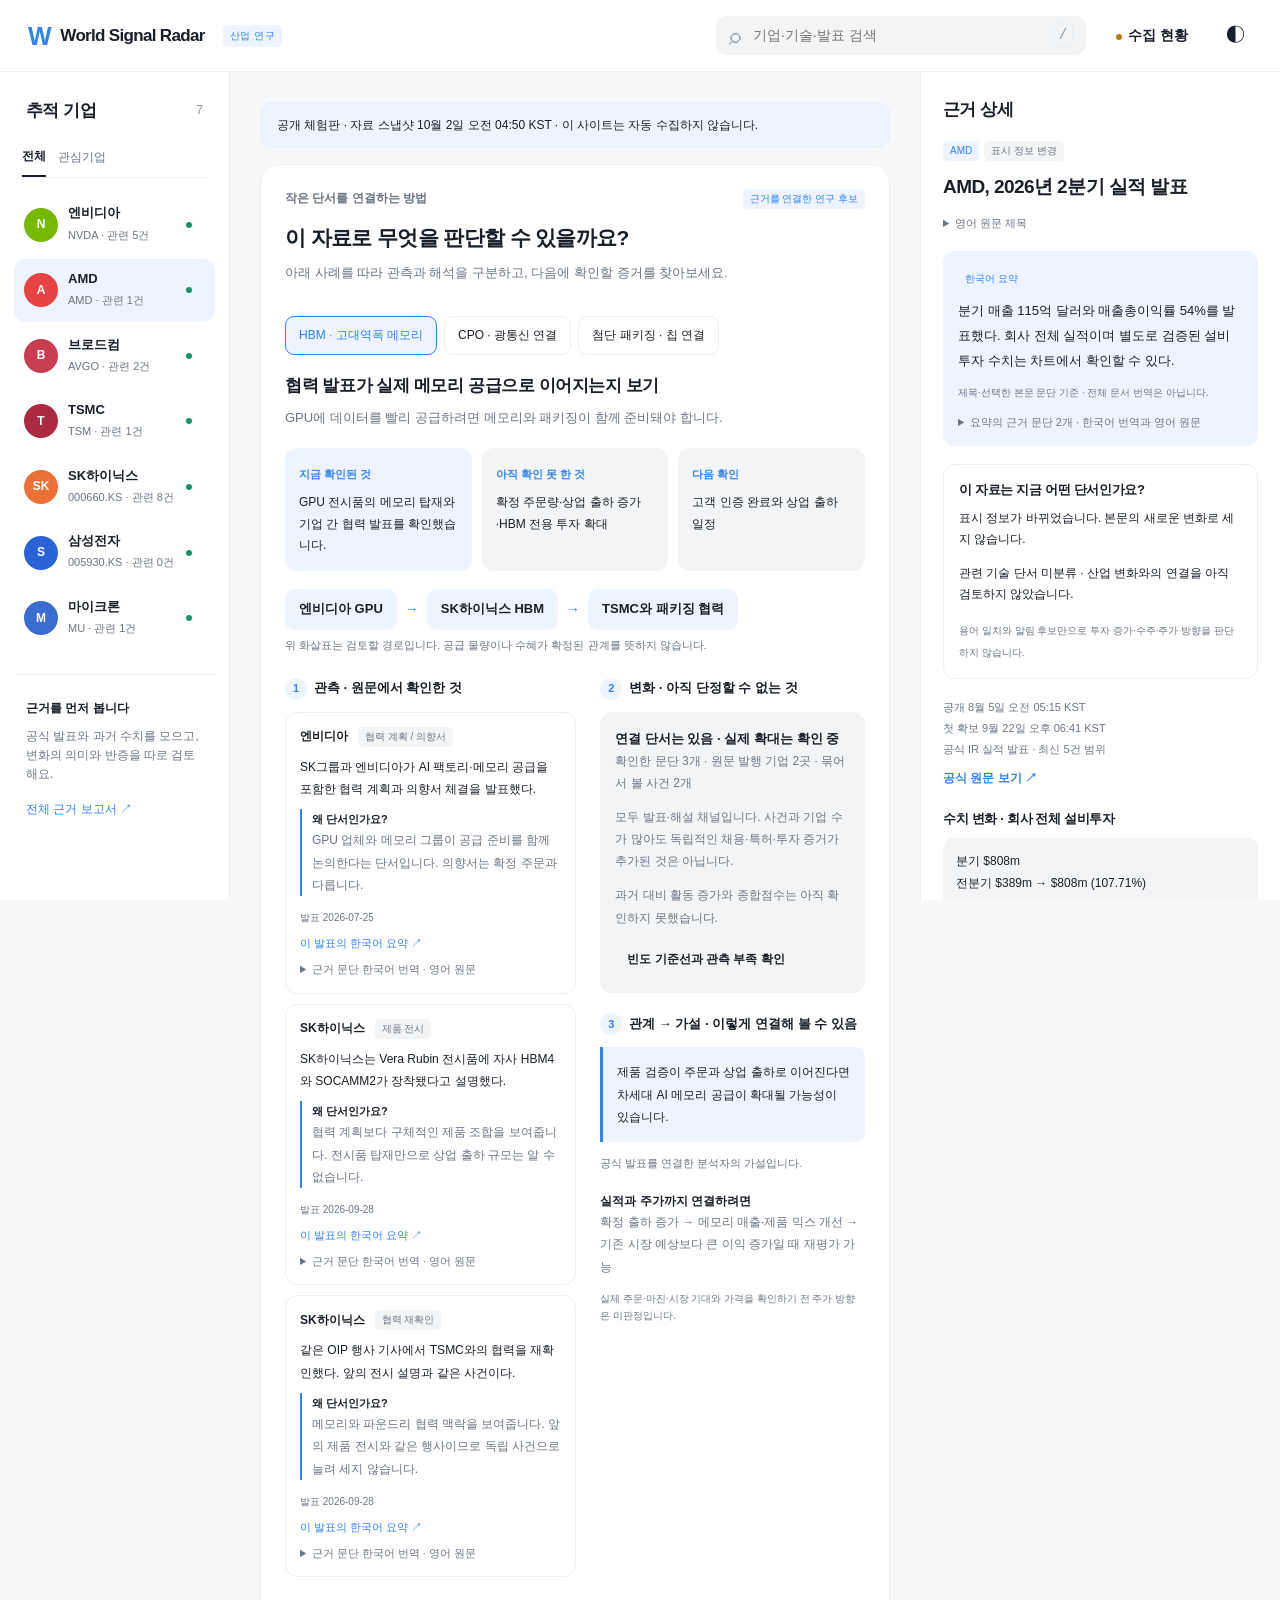
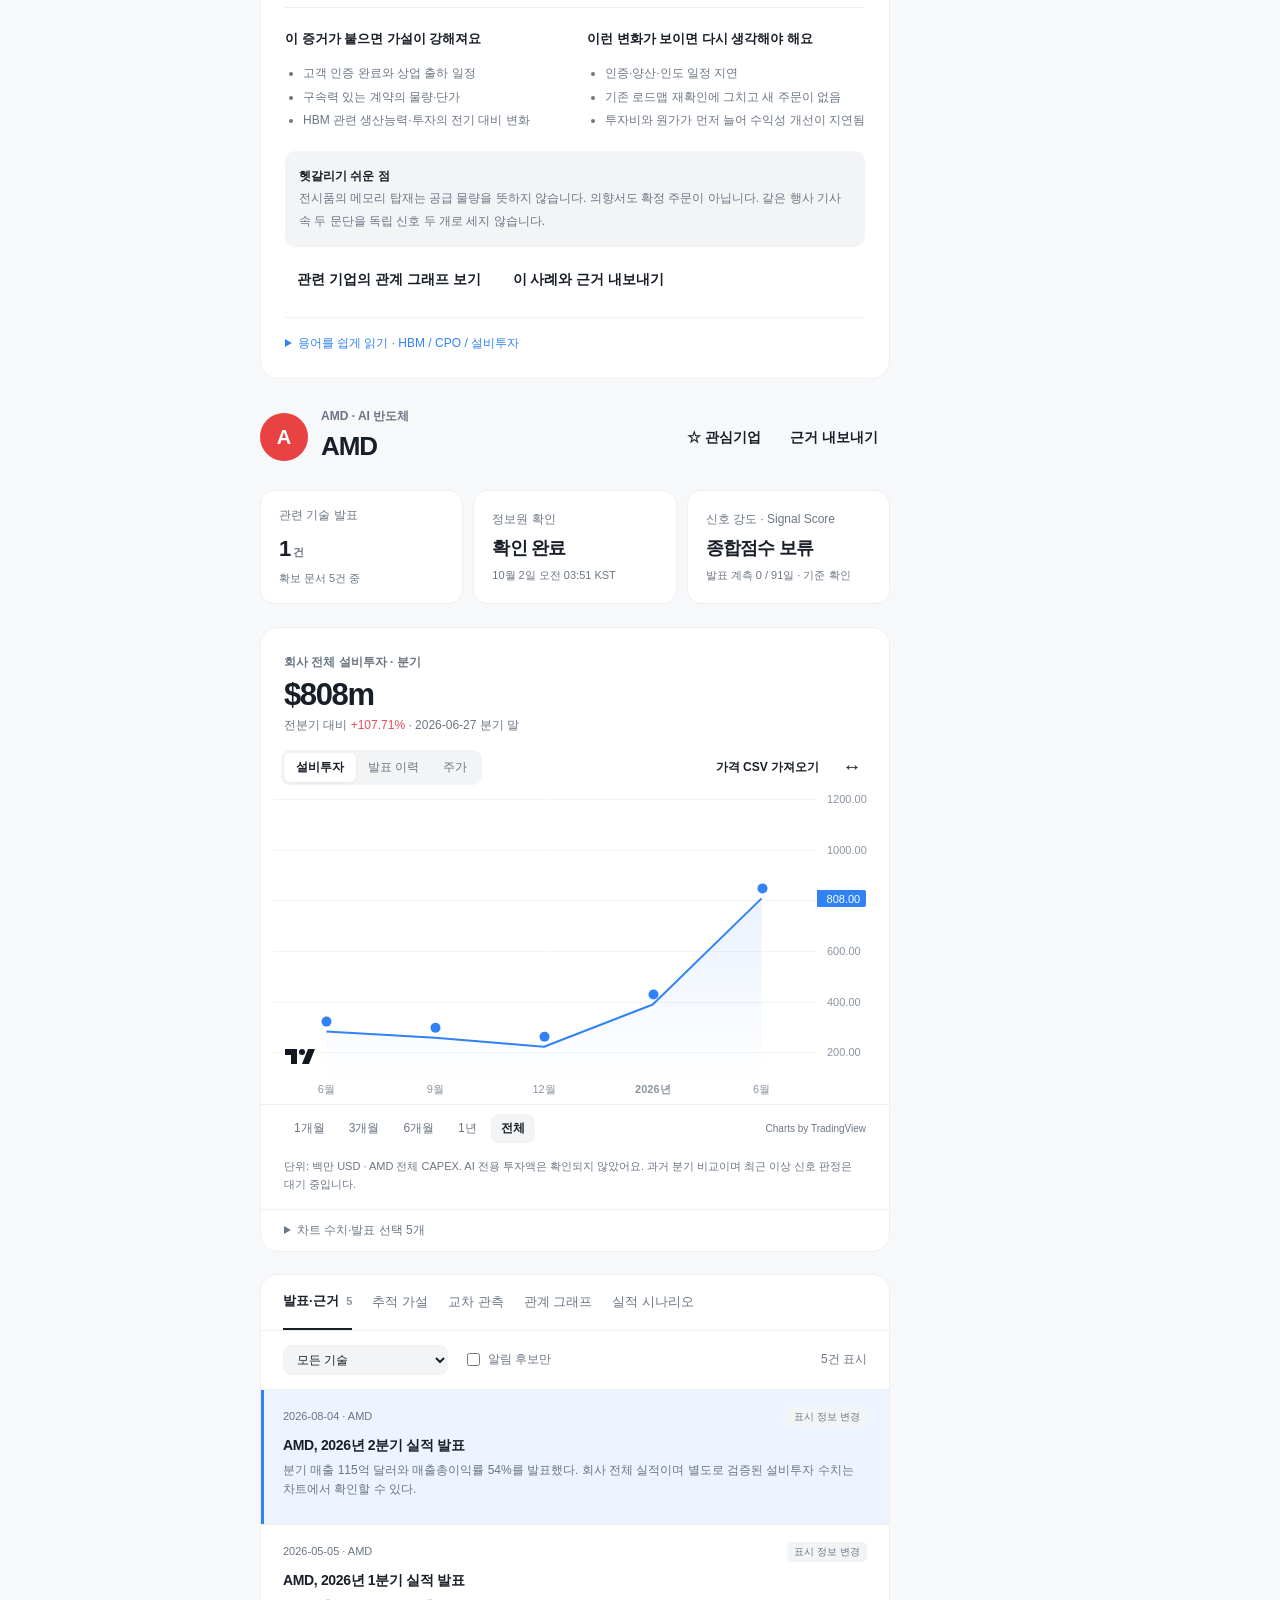
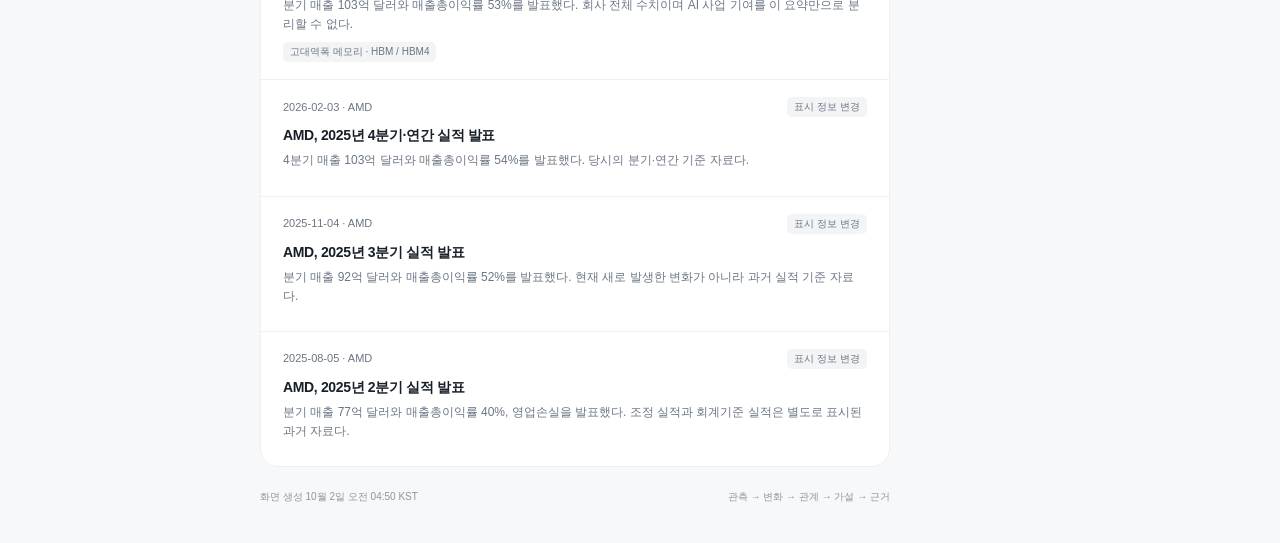
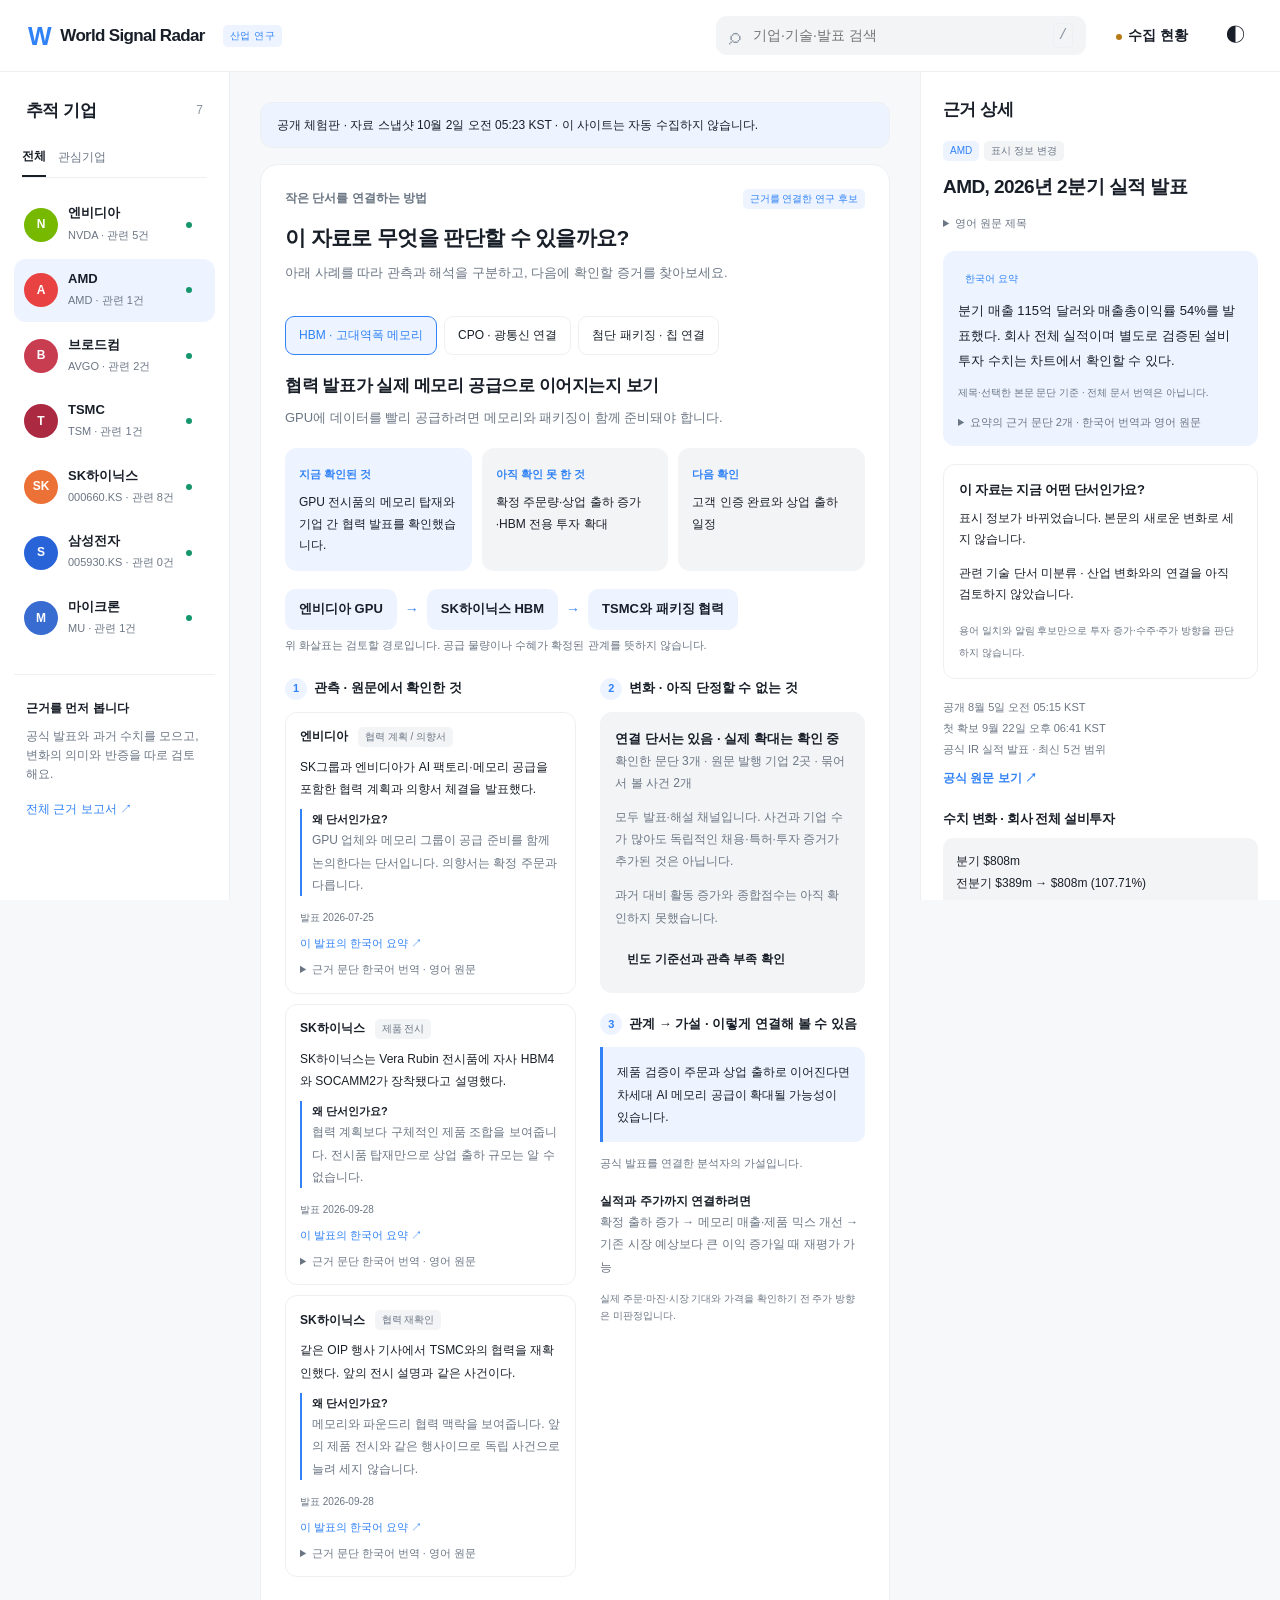
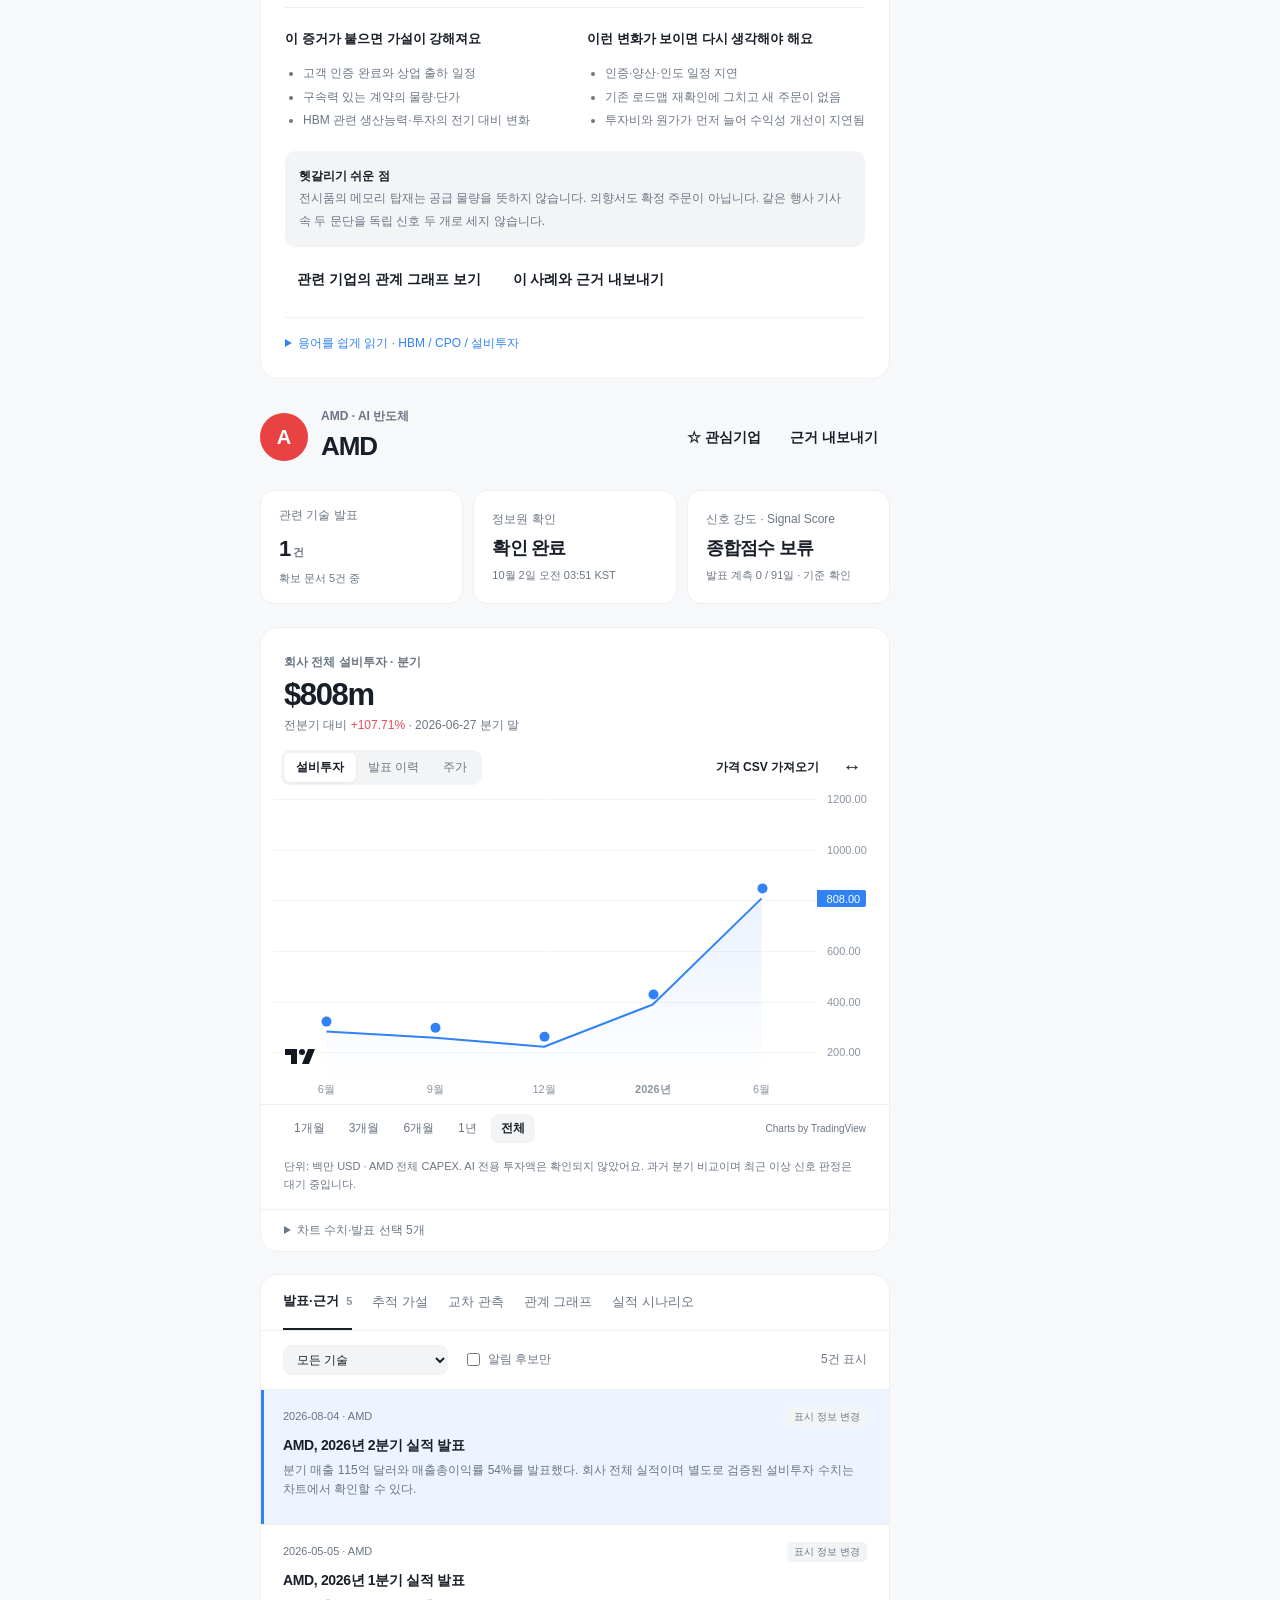
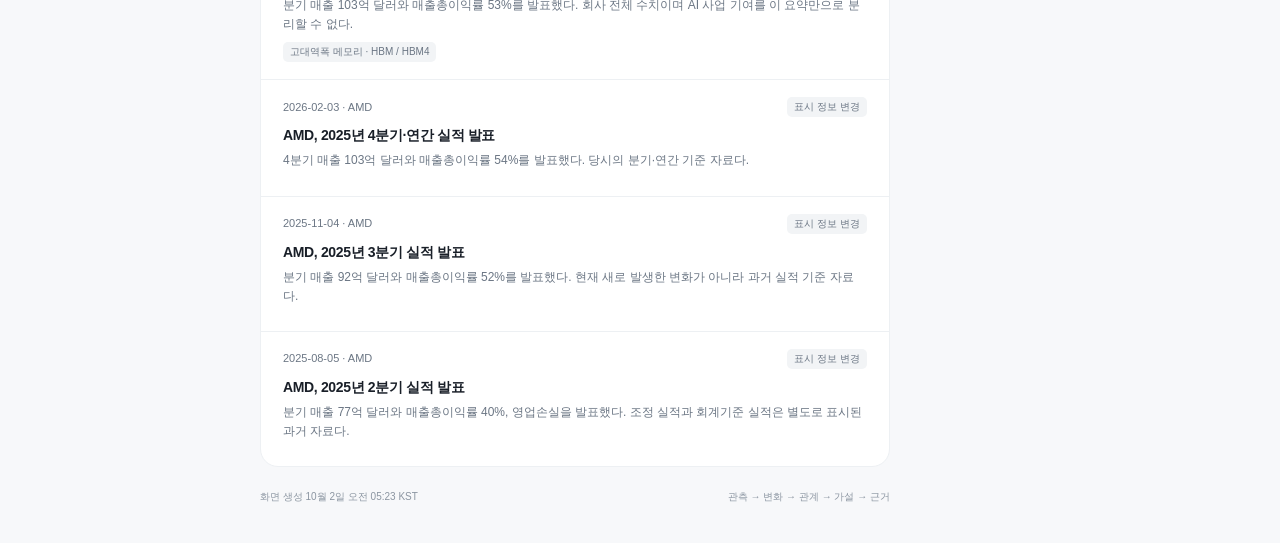
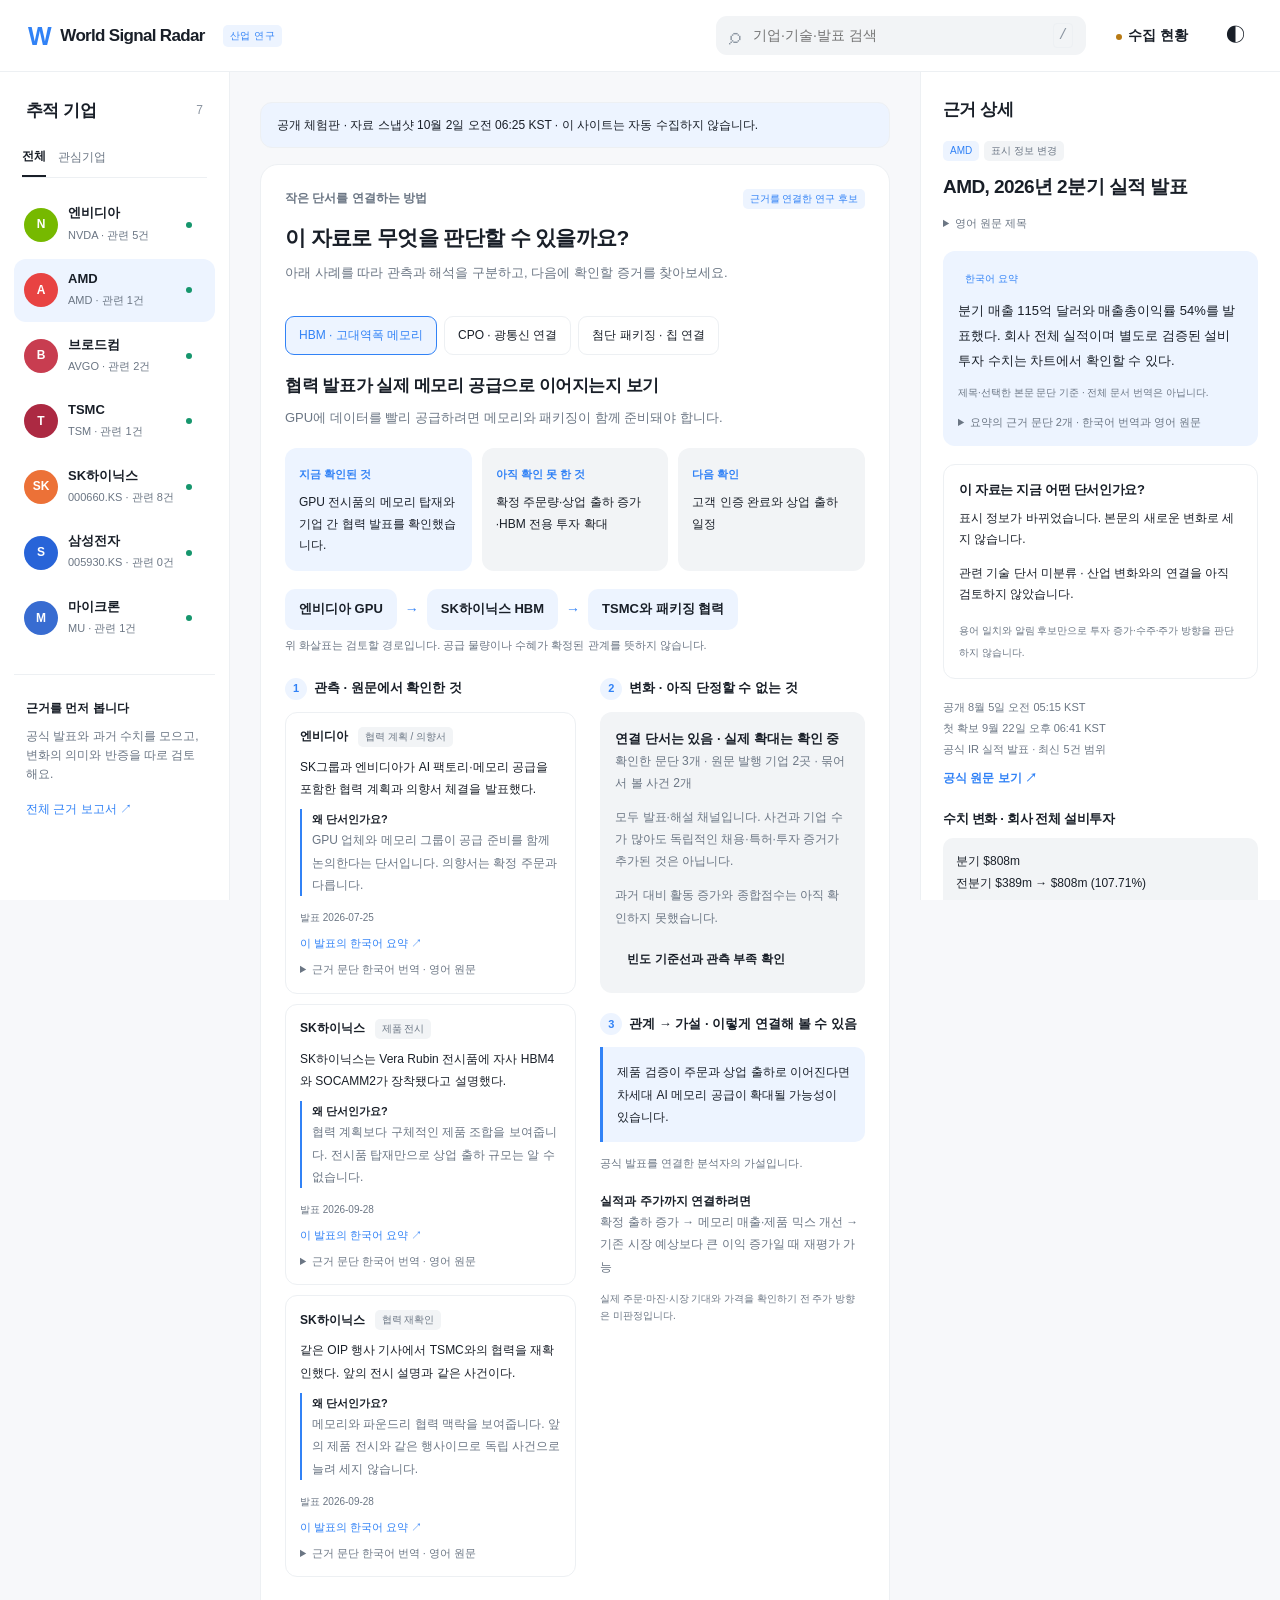
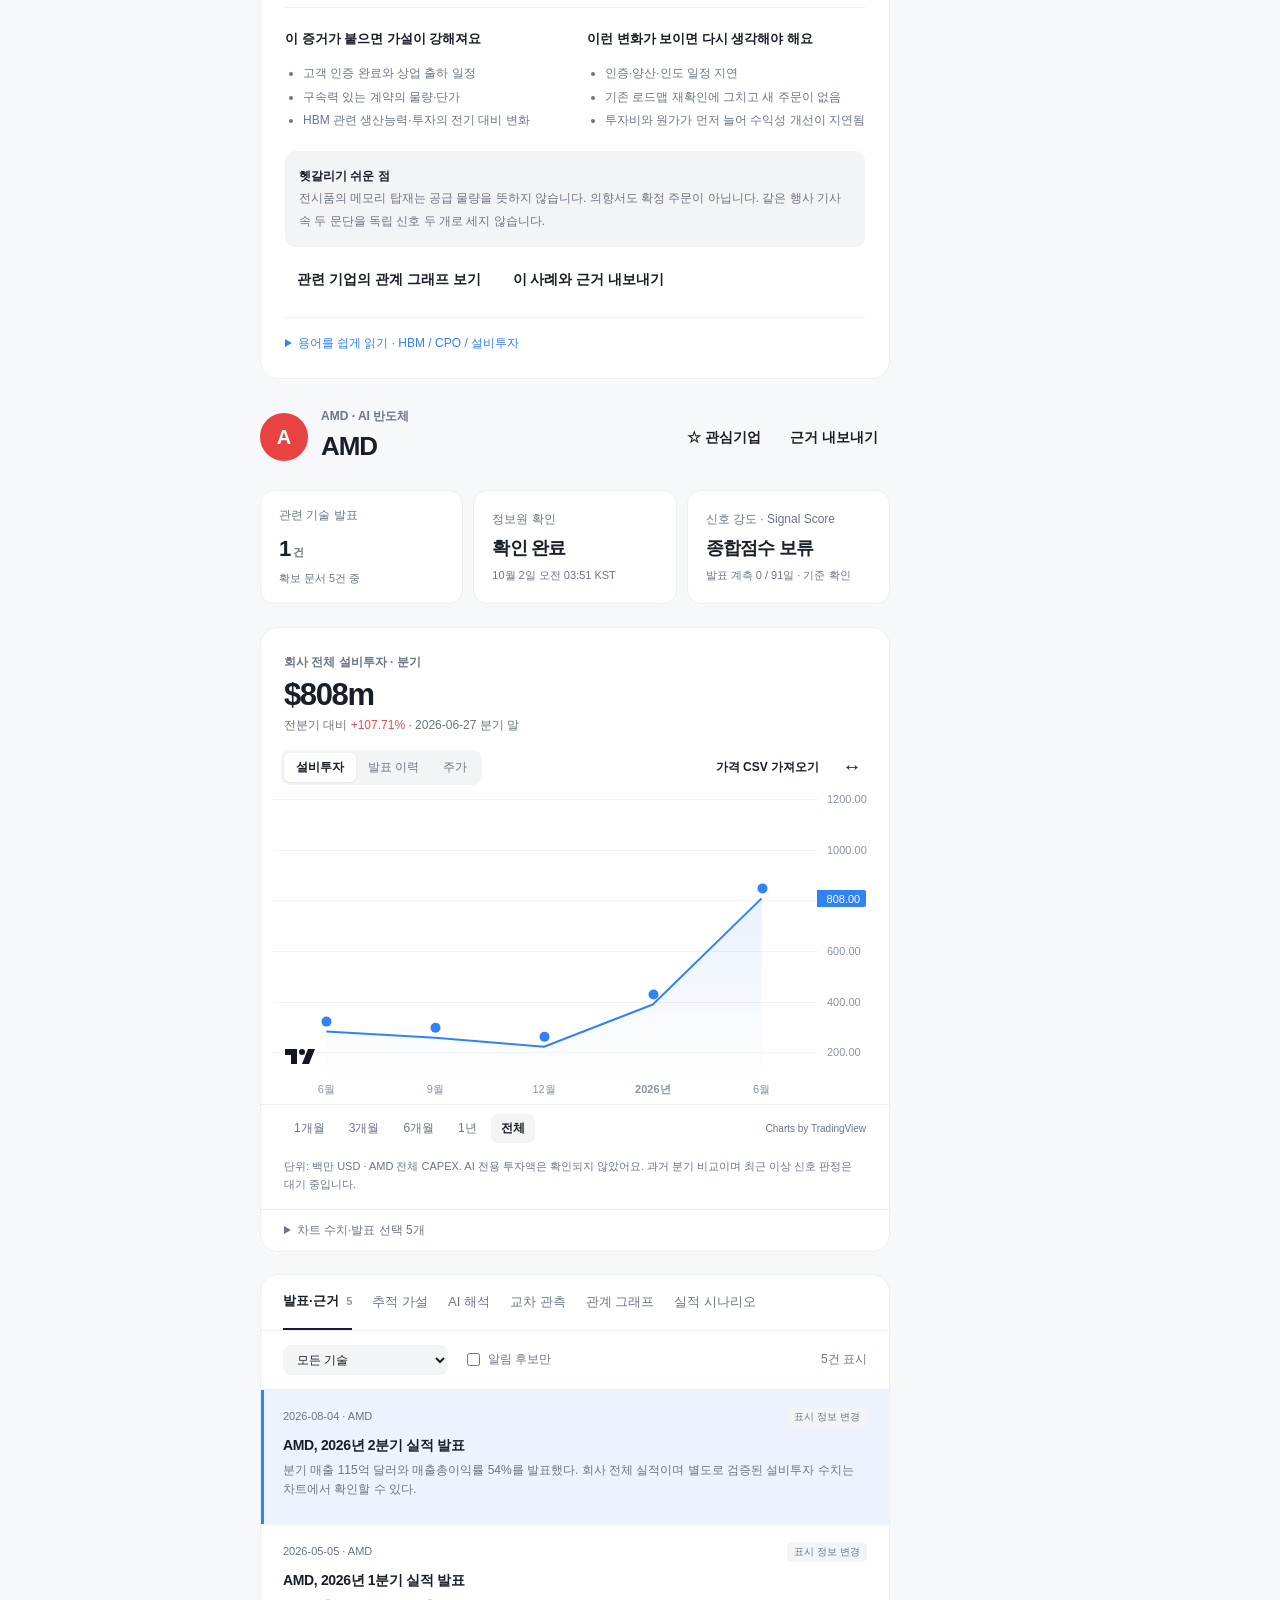
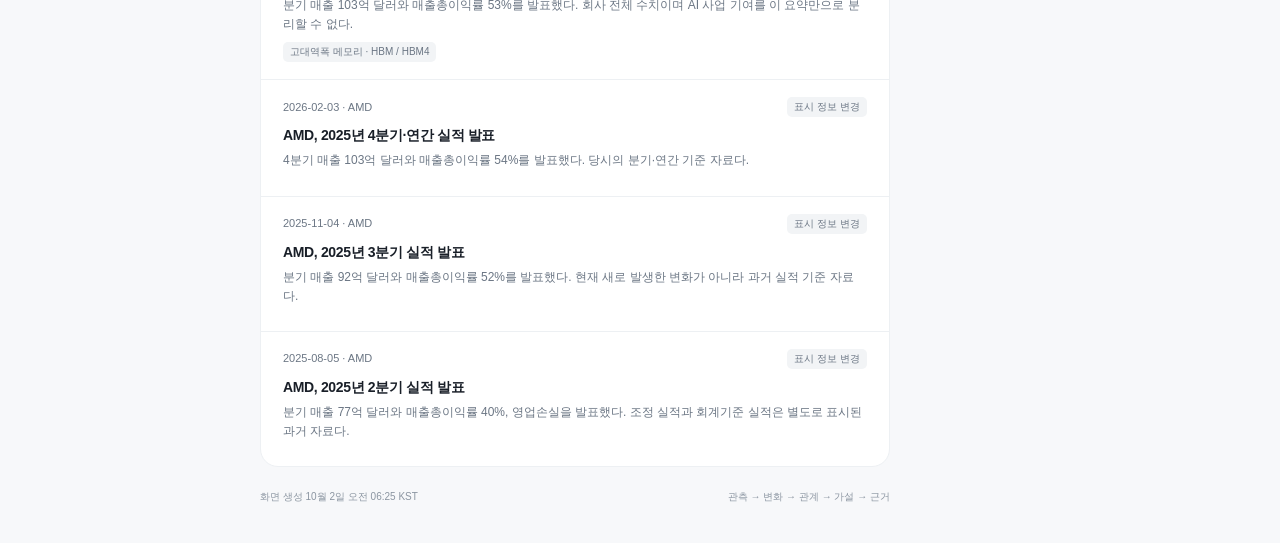
